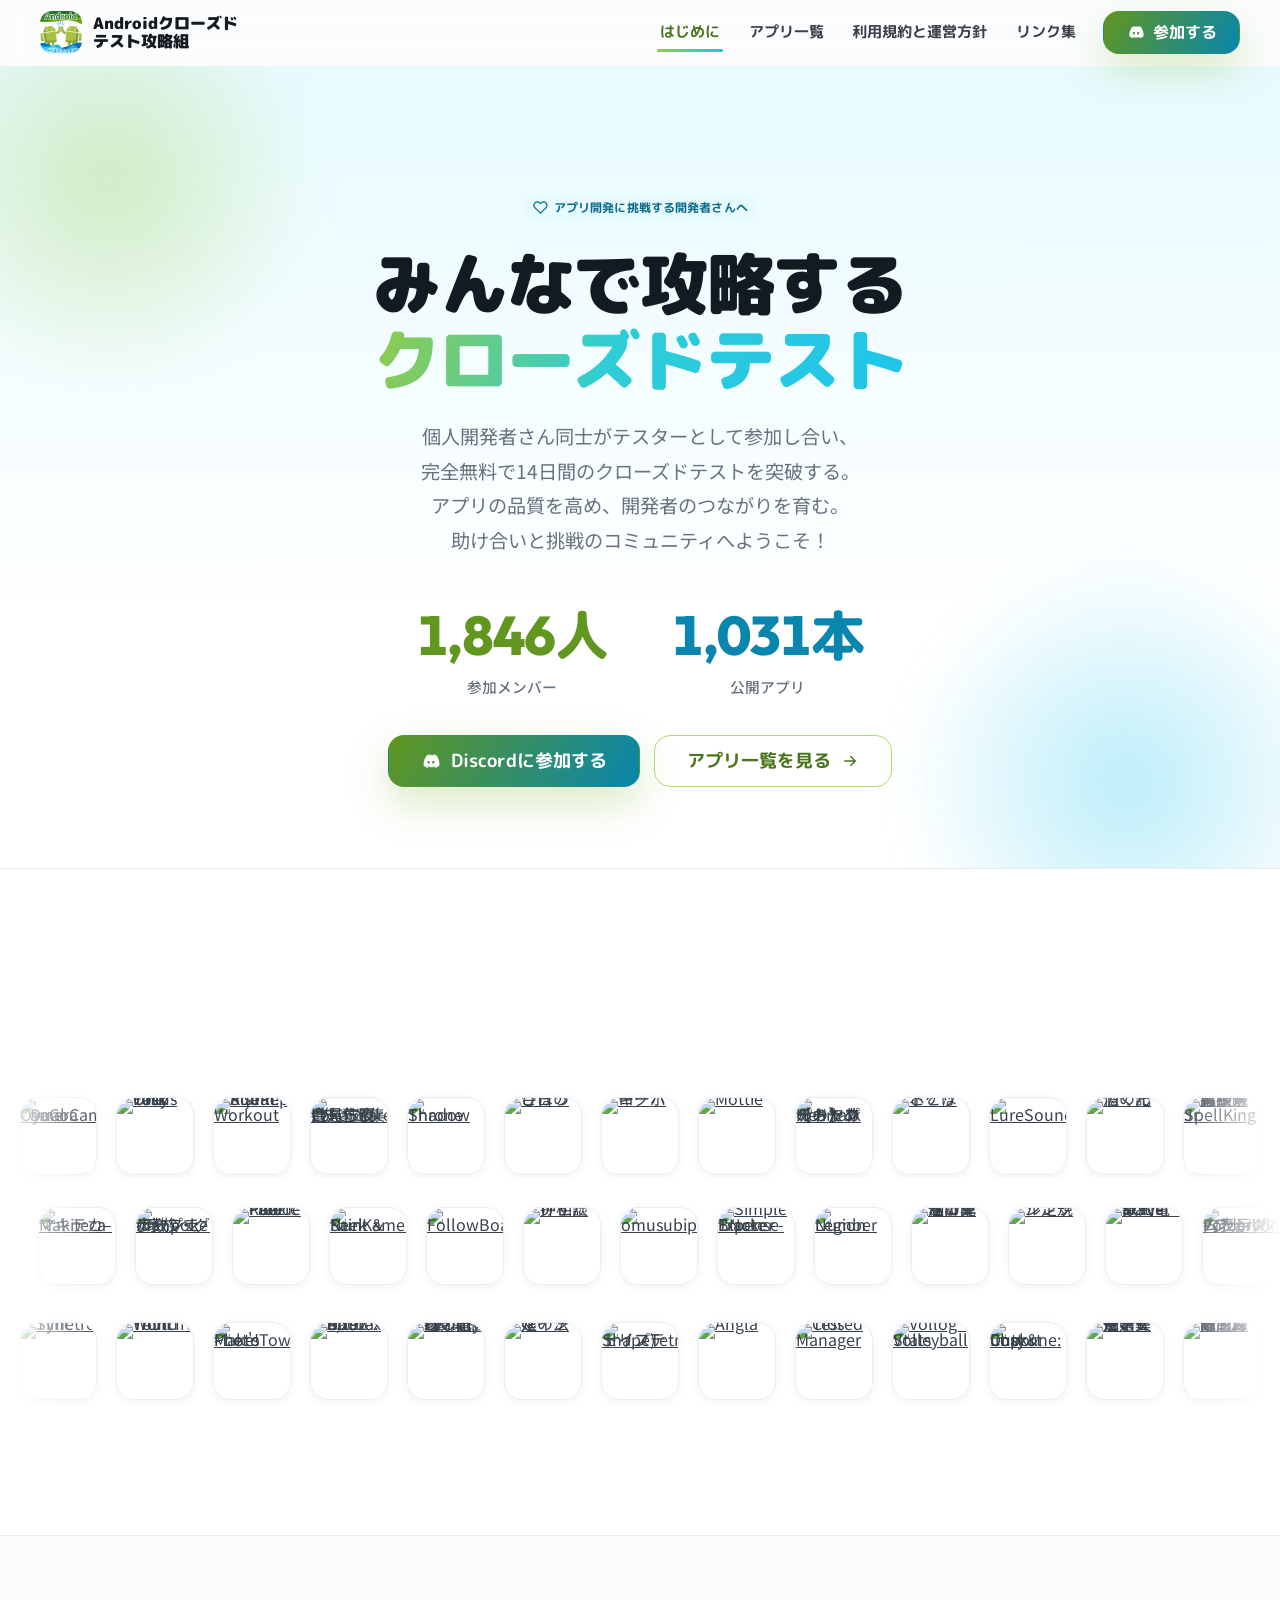
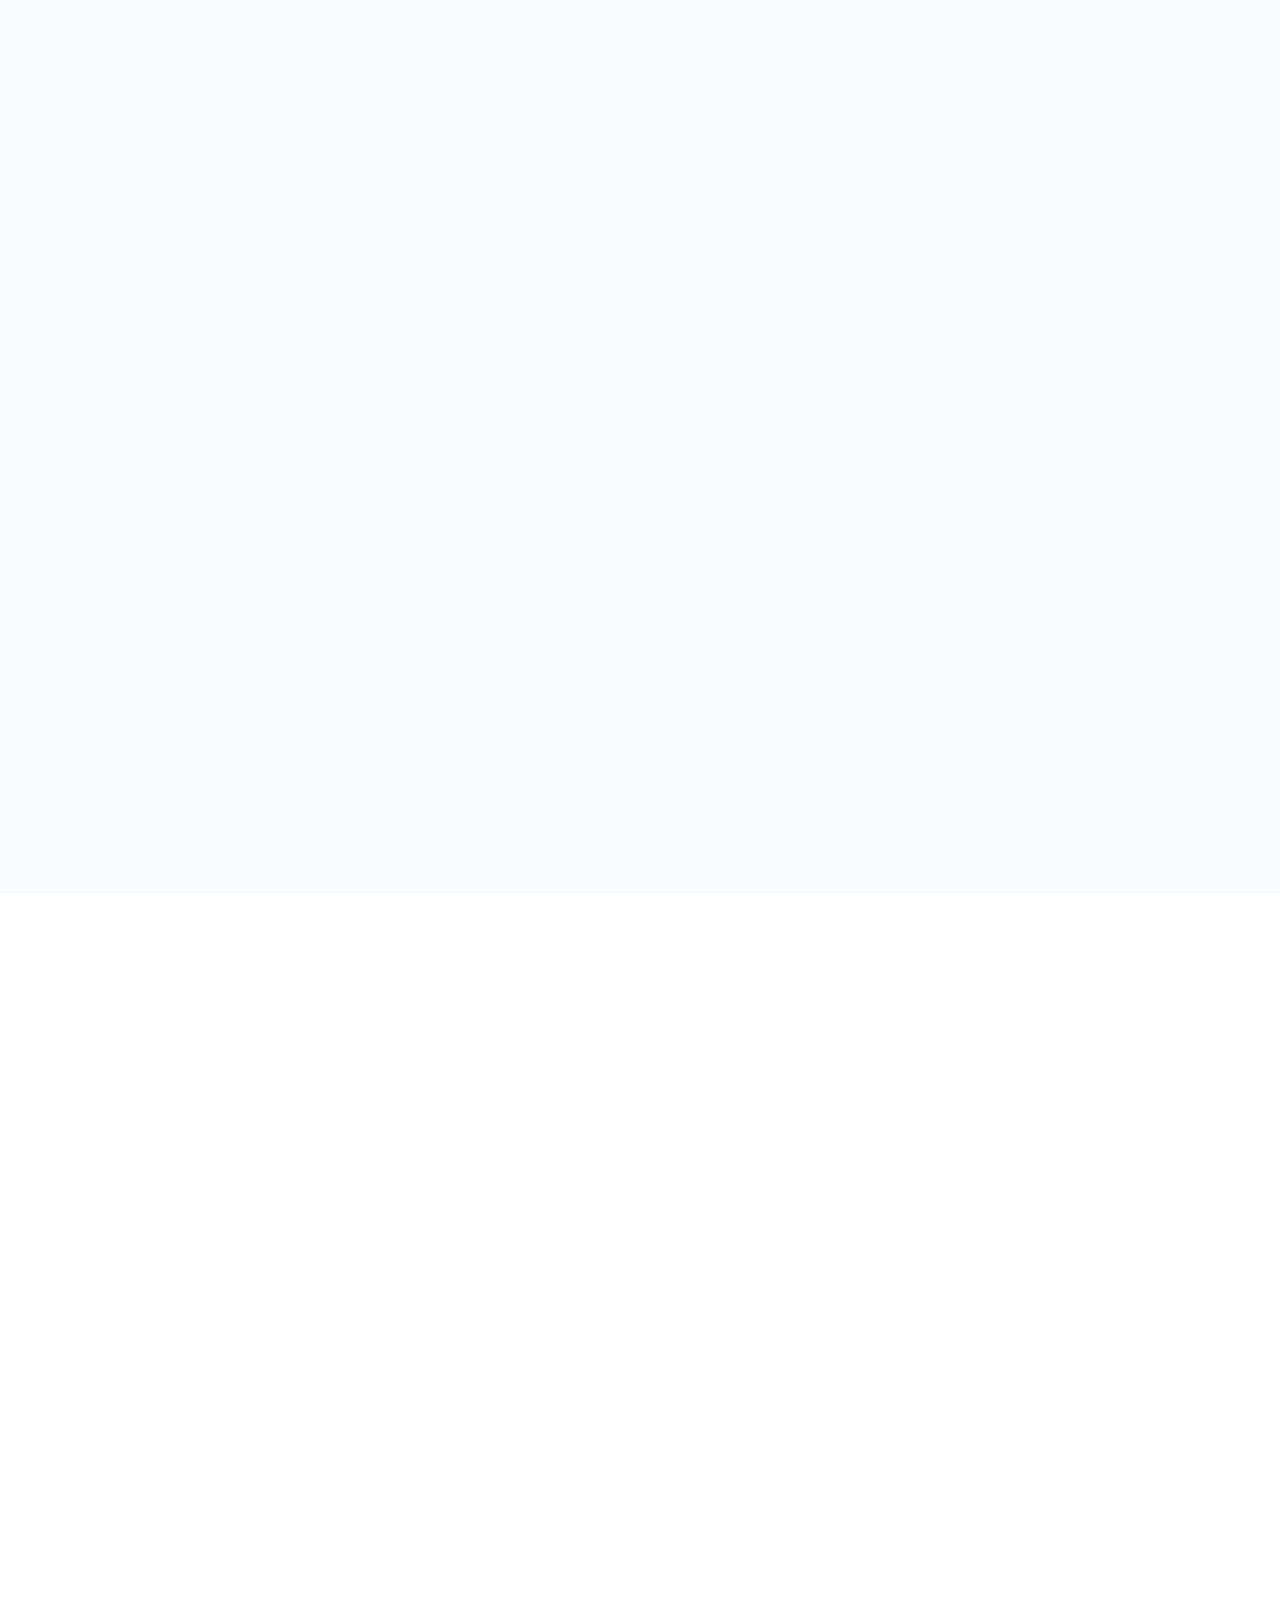
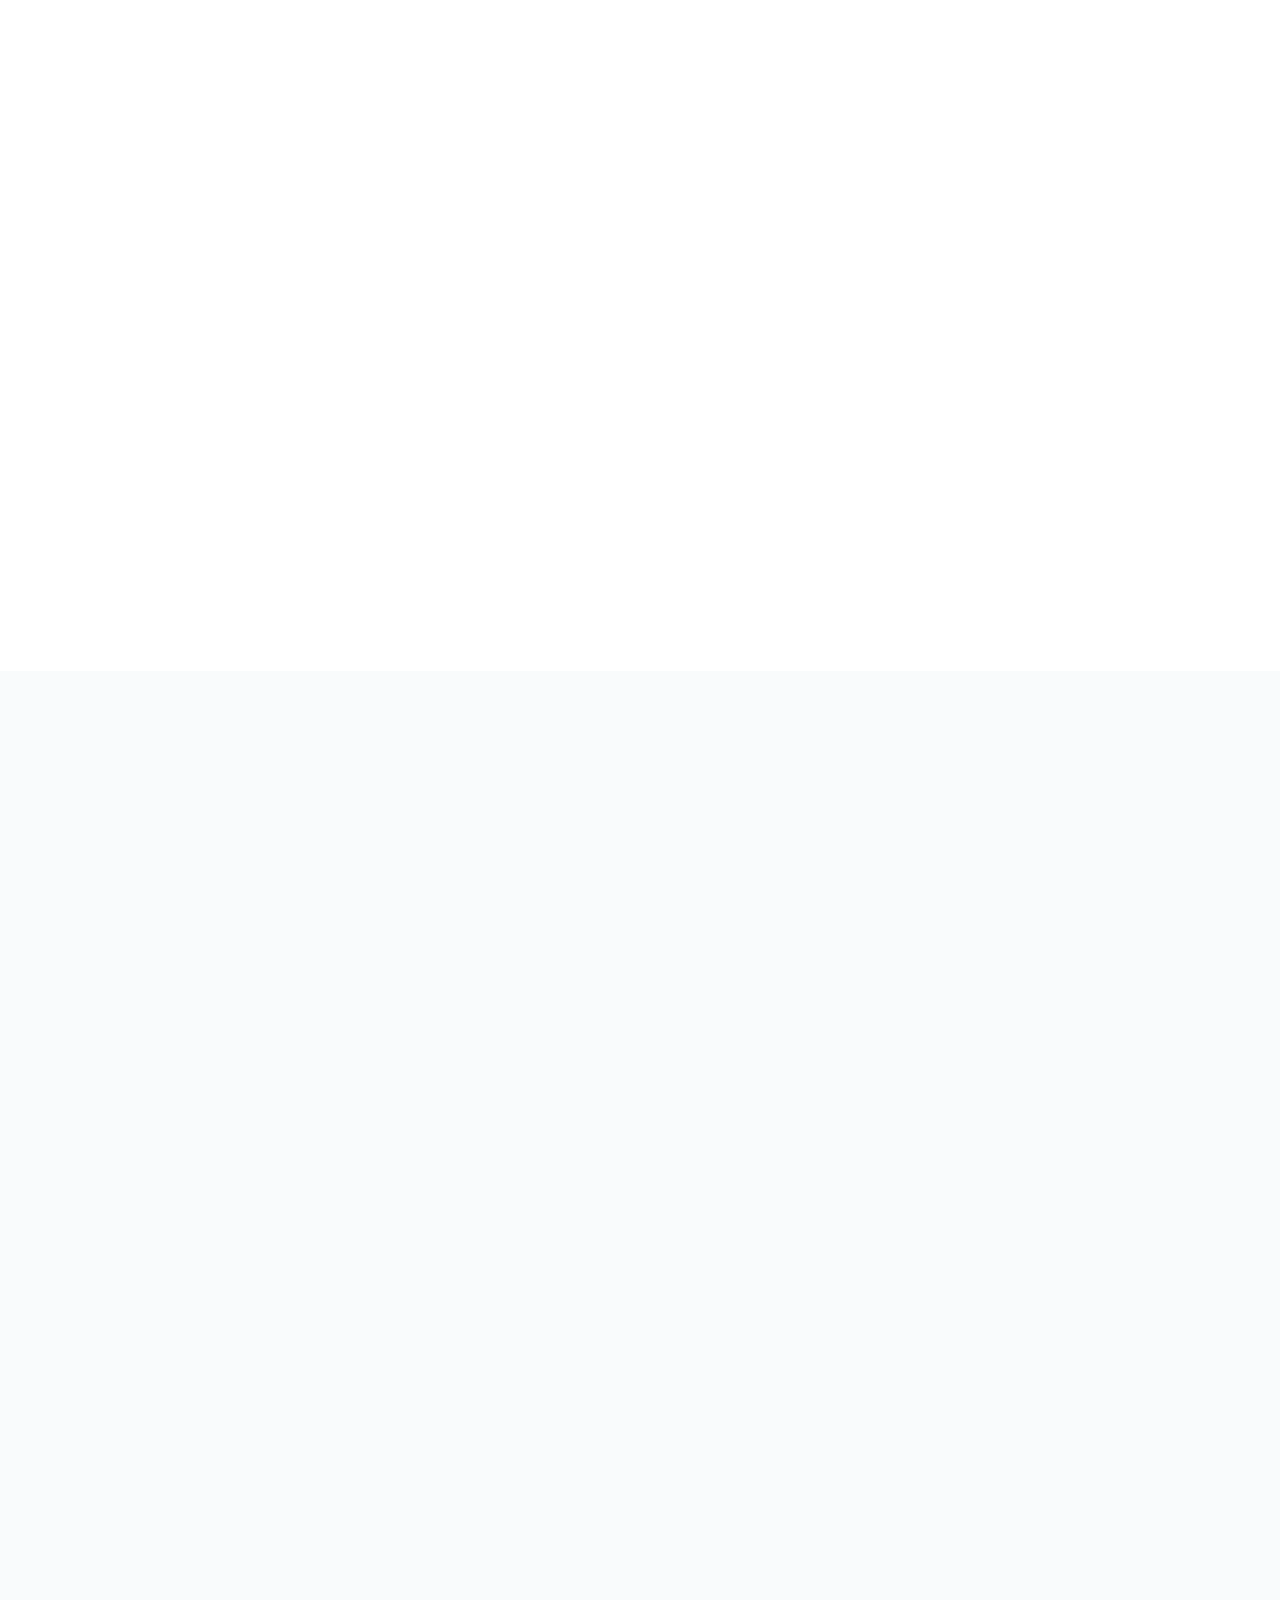
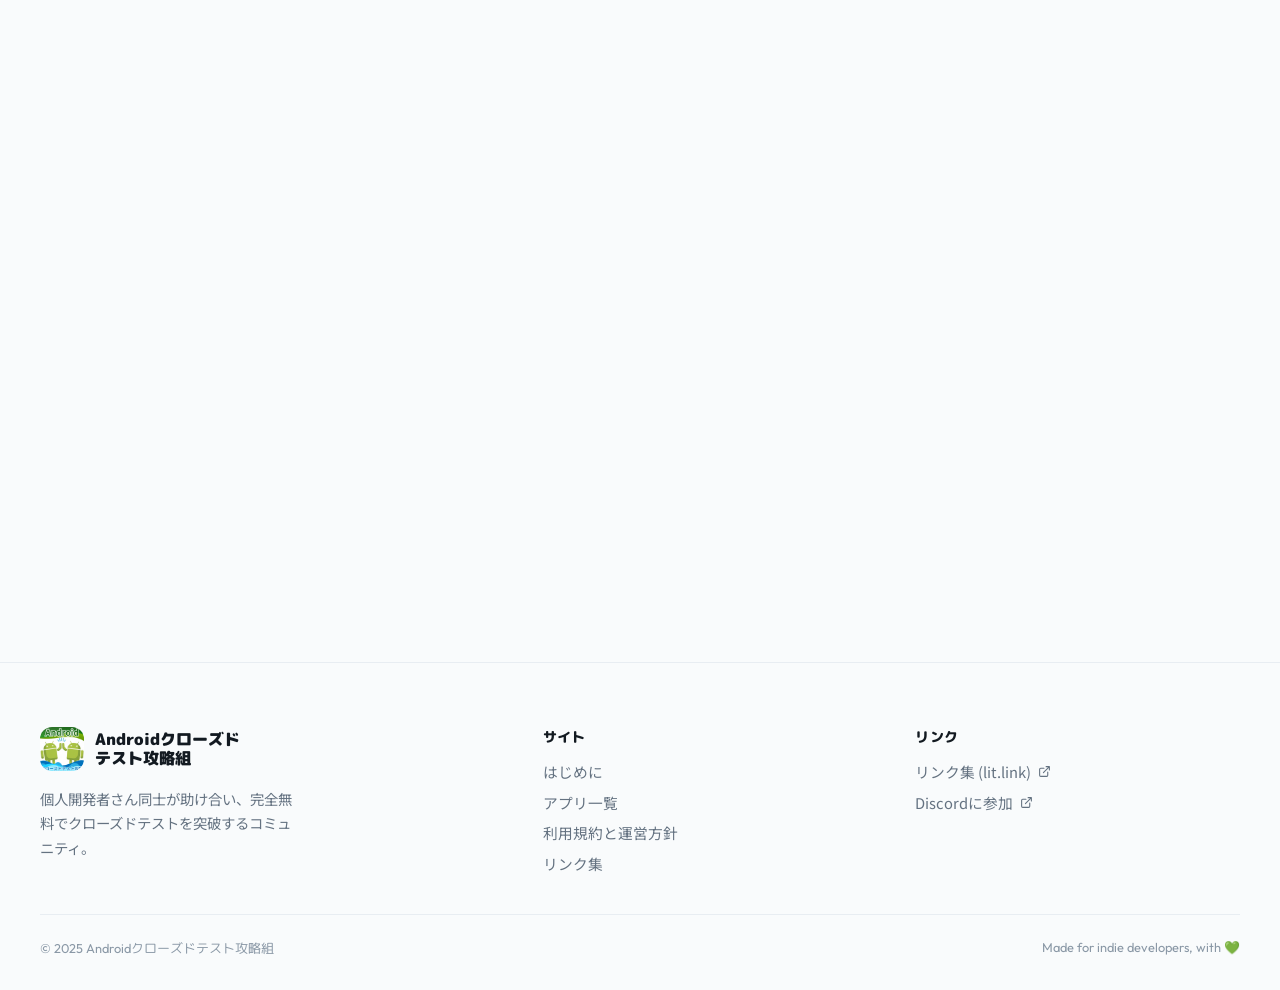
==== index.html @ a08bb6f4 "Deploy website (Automated)" ====
<!DOCTYPE html>
<html lang="ja">
<head>
<meta charset="utf-8" />
<meta name="viewport" content="width=device-width, initial-scale=1" />

<!-- ===== SEO ===== -->
<title>Androidクローズドテスト攻略組｜個人開発者が無料でクローズドテストを突破する相互協力コミュニティ</title>
<meta name="description" content="個人開発者さん同士がテスターとして参加し合い、完全無料でGoogle Playの14日間クローズドテスト（テスター12人）を突破する日本語コミュニティ。900人以上のメンバー・相談フォーラム・note/Qiitaの解説記事で、アプリの品質向上を支援します。" />
<meta name="keywords" content="Androidクローズドテスト,クローズドテスト,テスター募集,個人開発,インディー開発,Google Play,14日間,テスター12人,相互テスト,アプリ開発コミュニティ" />
<meta name="author" content="Androidクローズドテスト攻略組" />
<meta name="robots" content="index,follow,max-image-preview:large,max-snippet:-1,max-video-preview:-1" />
<link rel="canonical" href="https://androidclosedjp.github.io/" />
<link rel="alternate" hreflang="ja" href="https://androidclosedjp.github.io/" />
<link rel="alternate" hreflang="x-default" href="https://androidclosedjp.github.io/" />

<!-- Open Graph -->
<meta property="og:type" content="website" />
<meta property="og:locale" content="ja_JP" />
<meta property="og:site_name" content="Androidクローズドテスト攻略組" />
<meta property="og:url" content="https://androidclosedjp.github.io/" />
<meta property="og:title" content="Androidクローズドテスト攻略組｜個人開発者のための相互協力コミュニティ" />
<meta property="og:description" content="完全無料で14日間のクローズドテストを、みんなで突破する。個人開発者の横のつながりをつくる日本語コミュニティ。" />
<meta property="og:image" content="https://androidclosedjp.github.io/assets/icon.png" />
<meta property="og:image:secure_url" content="https://androidclosedjp.github.io/assets/icon.png" />
<meta property="og:image:type" content="image/png" />
<meta property="og:image:width" content="1024" />
<meta property="og:image:height" content="1024" />
<meta property="og:image:alt" content="Androidクローズドテスト攻略組のロゴ（ハイタッチする2体のAndroidロボット）" />
<meta name="twitter:card" content="summary_large_image" />
<meta name="twitter:site" content="@AndroidClosedJP" />
<meta name="twitter:creator" content="@AndroidClosedJP" />
<meta name="twitter:title" content="Androidクローズドテスト攻略組" />
<meta name="twitter:description" content="完全無料で14日間のクローズドテストを、みんなで突破する。" />
<meta name="twitter:image" content="https://androidclosedjp.github.io/assets/icon.png" />
<meta name="twitter:image:alt" content="Androidクローズドテスト攻略組のロゴ" />
<meta name="theme-color" content="#7bb52b" />
<link rel="icon" type="image/png" href="assets/logo-rounded.png" />
<link rel="apple-touch-icon" href="assets/logo-rounded.png" />

<!-- Performance: preconnect / dns-prefetch -->
<link rel="preconnect" href="https://fonts.googleapis.com" />
<link rel="preconnect" href="https://fonts.gstatic.com" crossorigin />
<link rel="preconnect" href="https://unpkg.com" crossorigin />
<link rel="dns-prefetch" href="https://play-lh.googleusercontent.com" />

<!-- ===== Structured data (JSON-LD) ===== -->
<script type="application/ld+json">
{
  "@context": "https://schema.org",
  "@graph": [
    {
      "@type": "Organization",
      "@id": "https://androidclosedjp.github.io/#organization",
      "name": "Androidクローズドテスト攻略組",
      "alternateName": "AndroidClosedJP",
      "url": "https://androidclosedjp.github.io/",
      "logo": {
        "@type": "ImageObject",
        "url": "https://androidclosedjp.github.io/assets/logo-rounded.png",
        "width": 1024,
        "height": 1024
      },
      "image": "https://androidclosedjp.github.io/assets/icon.png",
      "description": "個人開発者さん同士がテスターとして参加し合い、完全無料でGoogle Playの14日間クローズドテストを突破する日本語コミュニティ。テストの突破だけでなく、開発者のつながりとアプリの品質向上を目的とする。",
      "foundingDate": "2025-12-05",
      "knowsLanguage": "ja",
      "areaServed": "JP",
      "sameAs": [
        "https://discord.gg/sPUKSrC72Z",
        "https://x.com/AndroidClosedJP",
        "https://note.com/androidclosed_jp",
        "https://qiita.com/AndroidClosedJP",
        "https://lit.link/actsd"
      ]
    },
    {
      "@type": "WebSite",
      "@id": "https://androidclosedjp.github.io/#website",
      "url": "https://androidclosedjp.github.io/",
      "name": "Androidクローズドテスト攻略組",
      "description": "個人開発者が完全無料でGoogle Playのクローズドテストを突破する相互協力コミュニティ。",
      "inLanguage": "ja",
      "publisher": { "@id": "https://androidclosedjp.github.io/#organization" }
    },
    {
      "@type": "WebPage",
      "@id": "https://androidclosedjp.github.io/#webpage",
      "url": "https://androidclosedjp.github.io/",
      "name": "Androidクローズドテスト攻略組｜個人開発者のための相互協力コミュニティ",
      "isPartOf": { "@id": "https://androidclosedjp.github.io/#website" },
      "about": { "@id": "https://androidclosedjp.github.io/#organization" },
      "primaryImageOfPage": "https://androidclosedjp.github.io/assets/icon.png",
      "inLanguage": "ja",
      "description": "個人開発者さん同士がテスターとして参加し合い、完全無料で14日間のクローズドテストを突破する日本語コミュニティの公式サイト。",
      "breadcrumb": { "@id": "https://androidclosedjp.github.io/#breadcrumb" }
    },
    {
      "@type": "BreadcrumbList",
      "@id": "https://androidclosedjp.github.io/#breadcrumb",
      "itemListElement": [
        { "@type": "ListItem", "position": 1, "name": "ホーム", "item": "https://androidclosedjp.github.io/" }
      ]
    }
  ]
}
</script>

<!-- FAQ 構造化データ（FaqData.jsx を唯一のソースとして build.mjs が自動生成。可視 FAQ と常に一致） -->
<!--FAQ-JSONLD-->
<script type="application/ld+json">
{
  "@context": "https://schema.org",
  "@type": "FAQPage",
  "@id": "https://androidclosedjp.github.io/#faq",
  "inLanguage": "ja",
  "mainEntity": [
    {
      "@type": "Question",
      "name": "Androidのクローズドテストとは何ですか？",
      "acceptedAnswer": {
        "@type": "Answer",
        "text": "Google Play Consoleで個人アカウントがアプリを本番公開（製品版リリース）する前に必須となるテストです。テスターさんの確保が、個人開発者にとって大きな壁となります。"
      }
    },
    {
      "@type": "Question",
      "name": "Androidクローズドテスト攻略組への参加は無料ですか？",
      "acceptedAnswer": {
        "@type": "Answer",
        "text": "はい。テスターの募集・参加・質問まで、すべて完全無料です。お金ではなく、開発者さん同士の相互協力で成り立っています。"
      }
    },
    {
      "@type": "Question",
      "name": "どうすれば参加できますか？",
      "acceptedAnswer": {
        "@type": "Answer",
        "text": "本コミュニティのDiscordサーバーに参加し、テスター募集・参加のやり取りを行うだけで利用を始められます。"
      }
    },
    {
      "@type": "Question",
      "name": "テスターは何人、何日間必要ですか？",
      "acceptedAnswer": {
        "@type": "Answer",
        "text": "Google Playの要件は、テスター12人以上が14日間（2週間）継続してテストに関与していることです。本コミュニティではメンバー同士が相互にテスターになることで、この条件を無料で満たせます。"
      }
    },
    {
      "@type": "Question",
      "name": "アプリ開発の初心者でも参加できますか？",
      "acceptedAnswer": {
        "@type": "Answer",
        "text": "はい。これからアプリ開発に挑戦する方も歓迎しています。つまずいたときに経験者へ質問できる、相談・質問フォーラムも用意しています。"
      }
    },
    {
      "@type": "Question",
      "name": "テスターになるのは難しいですか？",
      "acceptedAnswer": {
        "@type": "Answer",
        "text": "いいえ、簡単です。リンクからアプリをインストールするだけです。あとはアプリを起動して率直に思ったことを開発者さんに伝えるだけです。あとは14日間だけアプリをインストールしたままにしておけばテスター完了です。"
      }
    }
  ]
}
</script>
<!--/FAQ-JSONLD-->

<!-- Google tag (gtag.js) -->
<script async src="https://www.googletagmanager.com/gtag/js?id=G-50SRS3CBHG"></script>
<script>
  window.dataLayer = window.dataLayer || [];
  function gtag(){dataLayer.push(arguments);}
  gtag('js', new Date());

  gtag('config', 'G-50SRS3CBHG');
</script>

<link rel="stylesheet" href="styles.css" />
<style>
  * { box-sizing: border-box; }
  html, body { margin: 0; padding: 0; background: var(--surface-page); }
  body { font-family: var(--font-body); color: var(--text-body); -webkit-font-smoothing: antialiased; }
  a { color: inherit; }
  ::selection { background: var(--green-200); }
  #root { min-height: 100vh; display: flex; flex-direction: column; }
  /* Scroll-reveal: visible by default (no-JS / crawlers); JS hides then reveals on view. */
  .reveal { opacity: 1; transform: none; }
  html.js .reveal:not(.is-visible) { opacity: 0; transform: translateY(var(--reveal-shift)); transition: opacity var(--dur-reveal) var(--ease-out), transform var(--dur-reveal) var(--ease-out); }
</style>
  <script>document.documentElement.classList.add("js")</script>
</head>
<body>
<div id="root"><!--SSR--><header style="position:sticky;top:0;z-index:50;backdrop-filter:var(--glass-blur);-webkit-backdrop-filter:var(--glass-blur);background:rgba(255,255,255,0.4);border-bottom:1px solid transparent;box-shadow:none;transition:all var(--dur-base) var(--ease-out)"><nav style="max-width:var(--container-wide);margin:0 auto;padding:0.7rem clamp(1rem, 4vw, 2.5rem);display:flex;align-items:center;gap:1.5rem"><a href="index.html" aria-label="Androidクローズドテスト攻略組 ホーム" style="display:flex;align-items:center;gap:0.7rem;text-decoration:none;padding:0"><img src="assets/logo-rounded.png" alt="Androidクローズドテスト攻略組のロゴ" width="42" height="42" style="border-radius:12px;box-shadow:var(--shadow-xs)"/><span style="font-family:var(--font-display);font-weight:900;font-size:1.02rem;color:var(--text-strong);line-height:1.1;text-align:left">Androidクローズド<br/>テスト攻略組</span></a><nav class="nav-links" aria-label="メインメニュー" style="display:flex;gap:1.4rem;margin-left:auto;align-items:center"><a href="index.html" aria-current="page" style="font-family:var(--font-display);font-weight:700;font-size:0.95rem;color:var(--green-700);text-decoration:none;padding:0.4rem 0.2rem;position:relative;cursor:pointer;display:inline-block;transition:color var(--dur-fast) var(--ease-out)">はじめに<span style="position:absolute;left:0;right:0;bottom:-2px;height:3px;border-radius:3px;background:var(--grad-brand)"></span></a><a href="apps.html" style="font-family:var(--font-display);font-weight:700;font-size:0.95rem;color:var(--text-body);text-decoration:none;padding:0.4rem 0.2rem;position:relative;cursor:pointer;display:inline-block;transition:color var(--dur-fast) var(--ease-out)">アプリ一覧</a><a href="terms.html" style="font-family:var(--font-display);font-weight:700;font-size:0.95rem;color:var(--text-body);text-decoration:none;padding:0.4rem 0.2rem;position:relative;cursor:pointer;display:inline-block;transition:color var(--dur-fast) var(--ease-out)">利用規約と運営方針</a><a href="links.html" style="font-family:var(--font-display);font-weight:700;font-size:0.95rem;color:var(--text-body);text-decoration:none;padding:0.4rem 0.2rem;position:relative;cursor:pointer;display:inline-block;transition:color var(--dur-fast) var(--ease-out)">リンク集</a></nav><div class="nav-cta"><a class="ds-btn" href="https://discord.gg/sPUKSrC72Z" style="display:inline-flex;align-items:center;justify-content:center;gap:0.5rem;font-family:var(--font-display);font-weight:var(--fw-bold);font-size:1rem;line-height:1;padding:0.7rem 1.4rem;border-radius:var(--r-md);cursor:pointer;opacity:1;width:auto;text-decoration:none;transition:transform var(--dur-fast) var(--ease-out), box-shadow var(--dur-base) var(--ease-out), filter var(--dur-base) var(--ease-out);white-space:nowrap;background:var(--grad-brand-deep);color:#fff;box-shadow:var(--glow-green);border:1px solid transparent" target="_blank"><span aria-hidden="true" style="display:inline-flex"><svg width="18" height="18" viewBox="0 0 24 24" fill="currentColor"><path d="M19.27 5.33A16.7 16.7 0 0 0 15.1 4l-.2.4a13 13 0 0 1 3.4 1.6 12 12 0 0 0-10.6 0A13 13 0 0 1 11.1 4.4L10.9 4a16.7 16.7 0 0 0-4.17 1.33C3.6 9.6 2.8 13.7 3.2 17.7a16.9 16.9 0 0 0 5.1 2.6l.6-.95a11 11 0 0 1-1.7-.83l.42-.32a11.6 11.6 0 0 0 9.96 0l.42.32c-.54.33-1.1.6-1.7.83l.6.95a16.8 16.8 0 0 0 5.1-2.6c.5-4.6-.78-8.66-3.36-12.37ZM9.2 15.3c-.82 0-1.5-.76-1.5-1.7s.66-1.7 1.5-1.7 1.52.77 1.5 1.7c0 .94-.67 1.7-1.5 1.7Zm5.6 0c-.82 0-1.5-.76-1.5-1.7s.66-1.7 1.5-1.7 1.51.77 1.5 1.7c0 .94-.66 1.7-1.5 1.7Z"></path></svg></span>参加する</a></div><button class="nav-burger" aria-label="メニュー" style="display:none;margin-left:auto;background:none;border:none;color:var(--text-strong);cursor:pointer"><svg width="22" height="22" viewBox="0 0 24 24" fill="none" stroke="currentColor" stroke-width="2" stroke-linecap="round" stroke-linejoin="round"><path d="M3 12h18M3 6h18M3 18h18"></path></svg></button></nav><style>
        @media (max-width: 860px) {
          .nav-links, .nav-cta { display: none !important; }
          .nav-burger { display: inline-flex !important; }
        }
      </style></header><main><section style="position:relative;overflow:hidden;background:var(--grad-sky)"><div style="position:absolute;inset:0;z-index:0"><canvas style="width:100%;height:100%;display:block"></canvas></div><div aria-hidden="true" style="position:absolute;top:-12%;left:-8%;width:420px;height:420px;background:radial-gradient(circle, rgba(149,203,69,0.32), transparent 70%);filter:blur(20px);z-index:0"></div><div aria-hidden="true" style="position:absolute;bottom:-18%;right:-6%;width:460px;height:460px;background:radial-gradient(circle, rgba(31,196,236,0.30), transparent 70%);filter:blur(20px);z-index:0"></div><div style="position:relative;z-index:1;max-width:var(--container);margin:0 auto;padding:clamp(4rem, 10vw, 8rem) clamp(1.2rem, 5vw, 2rem) clamp(3rem, 7vw, 5rem);text-align:center"><div class="reveal is-visible" style="display:inline-flex;margin-bottom:1.5rem"><span style="display:inline-flex;align-items:center;gap:0.35rem;font-family:var(--font-display);font-weight:var(--fw-bold);font-size:0.78rem;letter-spacing:0.01em;line-height:1;padding:0.4rem 0.7rem;border-radius:var(--r-pill);background:var(--cyan-50);color:var(--cyan-700)"><span aria-hidden="true" style="display:inline-flex"><svg width="15" height="15" viewBox="0 0 24 24" fill="none" stroke="currentColor" stroke-width="2" stroke-linecap="round" stroke-linejoin="round"><path d="M20.8 4.6a5.5 5.5 0 0 0-7.8 0L12 5.6l-1-1a5.5 5.5 0 0 0-7.8 7.8l1 1L12 21l7.8-7.6 1-1a5.5 5.5 0 0 0 0-7.8Z"></path></svg></span>アプリ開発に挑戦する開発者さんへ</span></div><h1 class="reveal is-visible reveal-delay-1" style="font-family:var(--font-display);font-weight:900;font-size:clamp(2.4rem, 6vw, 4.25rem);line-height:1.12;letter-spacing:var(--ls-tight);color:var(--text-strong);margin:0 auto 1.3rem;max-width:16ch;text-wrap:balance">みんなで攻略する<br/><span style="background-image:var(--grad-aurora);-webkit-background-clip:text;background-clip:text;color:transparent;-webkit-text-fill-color:transparent;display:inline">クローズドテスト</span></h1><p class="reveal is-visible reveal-delay-2" style="font-family:var(--font-body);font-size:clamp(1rem, 2.2vw, 1.2rem);line-height:1.8;color:var(--text-muted);max-width:44ch;margin:0 auto 2.2rem">個人開発者さん同士がテスターとして参加し合い、<br class="hide-sp"/>完全無料で14日間のクローズドテストを突破する。<br class="hide-sp"/>アプリの品質を高め、開発者のつながりを育む。<br class="hide-sp"/>助け合いと挑戦のコミュニティへようこそ！</p><div class="reveal is-visible reveal-delay-3" style="display:flex;justify-content:center;gap:clamp(1.5rem, 6vw, 4rem);margin-bottom:2.4rem;flex-wrap:wrap"><div style="text-align:center"><div style="font-size:clamp(2.4rem, 6vw, 3.4rem);color:var(--green-600)"><span style="font-family:var(--font-latin);font-weight:var(--fw-black);font-variant-numeric:tabular-nums;letter-spacing:var(--ls-tight);line-height:1">1,846<!-- -->人</span></div><div style="font-family:var(--font-body);font-size:0.92rem;color:var(--text-muted);margin-top:0.3rem;font-weight:500">参加メンバー</div></div><div style="text-align:center"><div style="font-size:clamp(2.4rem, 6vw, 3.4rem);color:var(--cyan-600)"><span style="font-family:var(--font-latin);font-weight:var(--fw-black);font-variant-numeric:tabular-nums;letter-spacing:var(--ls-tight);line-height:1">1,031<!-- -->本</span></div><div style="font-family:var(--font-body);font-size:0.92rem;color:var(--text-muted);margin-top:0.3rem;font-weight:500">公開アプリ</div></div></div><div class="reveal is-visible reveal-delay-4" style="display:flex;gap:0.9rem;justify-content:center;flex-wrap:wrap"><a class="ds-btn" href="https://discord.gg/sPUKSrC72Z" style="display:inline-flex;align-items:center;justify-content:center;gap:0.6rem;font-family:var(--font-display);font-weight:var(--fw-bold);font-size:1.125rem;line-height:1;padding:0.95rem 2rem;border-radius:var(--r-md);cursor:pointer;opacity:1;width:auto;text-decoration:none;transition:transform var(--dur-fast) var(--ease-out), box-shadow var(--dur-base) var(--ease-out), filter var(--dur-base) var(--ease-out);white-space:nowrap;background:var(--grad-brand-deep);color:#fff;box-shadow:var(--glow-green);border:1px solid transparent" target="_blank"><span aria-hidden="true" style="display:inline-flex"><svg width="20" height="20" viewBox="0 0 24 24" fill="currentColor"><path d="M19.27 5.33A16.7 16.7 0 0 0 15.1 4l-.2.4a13 13 0 0 1 3.4 1.6 12 12 0 0 0-10.6 0A13 13 0 0 1 11.1 4.4L10.9 4a16.7 16.7 0 0 0-4.17 1.33C3.6 9.6 2.8 13.7 3.2 17.7a16.9 16.9 0 0 0 5.1 2.6l.6-.95a11 11 0 0 1-1.7-.83l.42-.32a11.6 11.6 0 0 0 9.96 0l.42.32c-.54.33-1.1.6-1.7.83l.6.95a16.8 16.8 0 0 0 5.1-2.6c.5-4.6-.78-8.66-3.36-12.37ZM9.2 15.3c-.82 0-1.5-.76-1.5-1.7s.66-1.7 1.5-1.7 1.52.77 1.5 1.7c0 .94-.67 1.7-1.5 1.7Zm5.6 0c-.82 0-1.5-.76-1.5-1.7s.66-1.7 1.5-1.7 1.51.77 1.5 1.7c0 .94-.66 1.7-1.5 1.7Z"></path></svg></span>Discordに参加する</a><button class="ds-btn" style="display:inline-flex;align-items:center;justify-content:center;gap:0.6rem;font-family:var(--font-display);font-weight:var(--fw-bold);font-size:1.125rem;line-height:1;padding:0.95rem 2rem;border-radius:var(--r-md);cursor:pointer;opacity:1;width:auto;text-decoration:none;transition:transform var(--dur-fast) var(--ease-out), box-shadow var(--dur-base) var(--ease-out), filter var(--dur-base) var(--ease-out);white-space:nowrap;background:transparent;color:var(--green-700);box-shadow:none;border:1.5px solid var(--green-300)">アプリ一覧を見る<span aria-hidden="true" style="display:inline-flex"><svg width="18" height="18" viewBox="0 0 24 24" fill="none" stroke="currentColor" stroke-width="2" stroke-linecap="round" stroke-linejoin="round"><path d="M5 12h14M13 6l6 6-6 6"></path></svg></span></button></div></div><style>@media (max-width:640px){.hide-sp{display:none}}</style></section><section style="padding:var(--section-y) 0;background:var(--surface-card);border-top:1px solid var(--border-soft);border-bottom:1px solid var(--border-soft);overflow:hidden"><div class="reveal" style="text-align:center;max-width:var(--container);margin:0 auto 2.6rem;padding:0 1.2rem"><h2 style="font-family:var(--font-display);font-weight:800;font-size:clamp(1.6rem, 4vw, 2.25rem);color:var(--text-strong);margin:0">これまでクローズドテストを攻略したアプリたち</h2></div><div style="display:flex;flex-direction:column;gap:1.2rem;padding:10px 0 0.6rem;overflow:visible"><div class="ds-marquee-track" style="position:relative;display:flex;width:100%;overflow:visible;--ds-marquee-gap:19px;mask-image:linear-gradient(90deg, transparent, #000 8%, #000 92%, transparent);-webkit-mask-image:linear-gradient(90deg, transparent, #000 8%, #000 92%, transparent);padding-top:8px;padding-bottom:4px"><div class="ds-marquee-run" data-pause="1" style="display:flex;gap:19px;padding-left:19px;flex-shrink:0;min-width:100%;justify-content:flex-start;animation:ds-marquee-scroll 2890s linear infinite normal" aria-hidden="false"><a href="https://play.google.com/store/apps/details?id=com.yuiro.oyacocam" target="_blank" rel="noopener noreferrer" title="OyaCoCam - Dual Camera — yuiro" style="flex-shrink:0;display:block;line-height:0;border-radius:18px;overflow:visible;box-shadow:var(--shadow-sm);border:1px solid var(--border-soft);transition:transform var(--dur-base) var(--ease-out), box-shadow var(--dur-base) var(--ease-out);position:relative;z-index:10"><img src="https://play-lh.googleusercontent.com/TMgzuhqN52YQJdWUpXkQhzR4lo45E8ZqfHcJtTSJFDPlKr-AgpMkCwuOxzL3mqG4lqY9ek7IOOd_lwPaLfcszKc" alt="OyaCoCam - Dual Camera" width="76" height="76" loading="lazy" style="display:block;width:76px;height:76px;object-fit:cover;border-radius:18px"/></a><a href="https://play.google.com/store/apps/details?id=com.rubion.onlytask" target="_blank" rel="noopener noreferrer" title="Only Task - One Task Focus — /Kagari" style="flex-shrink:0;display:block;line-height:0;border-radius:18px;overflow:visible;box-shadow:var(--shadow-sm);border:1px solid var(--border-soft);transition:transform var(--dur-base) var(--ease-out), box-shadow var(--dur-base) var(--ease-out);position:relative;z-index:10"><img src="https://play-lh.googleusercontent.com/zjzgNYl7lqG0PIHMF8QnFrhT3KYtEEoaJ6W2Vh8m3Jo-RR3S7ZJ1nGTbIoT0PN-r_HH7FQi0-CL4Mvr1mnlWYA" alt="Only Task - One Task Focus" width="76" height="76" loading="lazy" style="display:block;width:76px;height:76px;object-fit:cover;border-radius:18px"/></a><a href="https://play.google.com/store/apps/details?id=com.yottu.riserepalarm" target="_blank" rel="noopener noreferrer" title="RiseRep Alarm: Squat Workout — 四谷" style="flex-shrink:0;display:block;line-height:0;border-radius:18px;overflow:visible;box-shadow:var(--shadow-sm);border:1px solid var(--border-soft);transition:transform var(--dur-base) var(--ease-out), box-shadow var(--dur-base) var(--ease-out);position:relative;z-index:10"><img src="https://play-lh.googleusercontent.com/EIInmV0APg-AbWV9ObuUzJQ0Y93SZpI1XsnKPmCCpF8Cf6laPAScic-OPg3Bvroywlj5MQ0pnSMHHJCsgGWDXg" alt="RiseRep Alarm: Squat Workout" width="76" height="76" loading="lazy" style="display:block;width:76px;height:76px;object-fit:cover;border-radius:18px"/></a><a href="https://play.google.com/store/apps/details?id=com.tokiyoshi.lokashare" target="_blank" rel="noopener noreferrer" title="LokaShare - 友達と集合・位置共有・夜道見守り — Yusuke Tokiyoshi" style="flex-shrink:0;display:block;line-height:0;border-radius:18px;overflow:visible;box-shadow:var(--shadow-sm);border:1px solid var(--border-soft);transition:transform var(--dur-base) var(--ease-out), box-shadow var(--dur-base) var(--ease-out);position:relative;z-index:10"><img src="https://play-lh.googleusercontent.com/9Brpi1BE357jHKg825v29-IE_GY38VSMmG3FsiWg-UtqhM0Ix1LcHXe2BVlwylqKT9twEmM49_ApzbwR-nldfA" alt="LokaShare - 友達と集合・位置共有・夜道見守り" width="76" height="76" loading="lazy" style="display:block;width:76px;height:76px;object-fit:cover;border-radius:18px"/></a><a href="https://play.google.com/store/apps/details?id=com.nue.shadowthrone" target="_blank" rel="noopener noreferrer" title="Shadow Throne — Nue Studio" style="flex-shrink:0;display:block;line-height:0;border-radius:18px;overflow:visible;box-shadow:var(--shadow-sm);border:1px solid var(--border-soft);transition:transform var(--dur-base) var(--ease-out), box-shadow var(--dur-base) var(--ease-out);position:relative;z-index:10"><img src="https://play-lh.googleusercontent.com/qsLIyp2Mo9IbJoxPSSDFyOxRTf7oFEbFyTfn2u6xQ9trhbXebWlTqGIi7M-3BQywLUDO0Vhe7KXSIeWkB-170A" alt="Shadow Throne" width="76" height="76" loading="lazy" style="display:block;width:76px;height:76px;object-fit:cover;border-radius:18px"/></a><a href="https://play.google.com/store/apps/details?id=com.KatataApps.HabitSpin" target="_blank" rel="noopener noreferrer" title="今日のごほうび — KatataApps" style="flex-shrink:0;display:block;line-height:0;border-radius:18px;overflow:visible;box-shadow:var(--shadow-sm);border:1px solid var(--border-soft);transition:transform var(--dur-base) var(--ease-out), box-shadow var(--dur-base) var(--ease-out);position:relative;z-index:10"><img src="https://play-lh.googleusercontent.com/Y22lFm9B6QkP0dvgszrjcFHhYGbjS3S8F1iEmIX_SYCQYz6NvRx8VY3fChgCXNHe4mcZdgz8tcu1oUfdnLNWRw" alt="今日のごほうび" width="76" height="76" loading="lazy" style="display:block;width:76px;height:76px;object-fit:cover;border-radius:18px"/></a><a href="https://play.google.com/store/apps/details?id=com.nanashiappstudio.logbokeeper" target="_blank" rel="noopener noreferrer" title="ログボキーパー — Nanashi App Studio" style="flex-shrink:0;display:block;line-height:0;border-radius:18px;overflow:visible;box-shadow:var(--shadow-sm);border:1px solid var(--border-soft);transition:transform var(--dur-base) var(--ease-out), box-shadow var(--dur-base) var(--ease-out);position:relative;z-index:10"><img src="https://play-lh.googleusercontent.com/E6hBf5BBpRra9lcBEV9qgYf_F_pzx6r_ni-_dPTZqtyrdhync9E0VIIX4T_-hKAio49Q2ld7ddSu_gD4Ne9n3A" alt="ログボキーパー" width="76" height="76" loading="lazy" style="display:block;width:76px;height:76px;object-fit:cover;border-radius:18px"/></a><a href="https://play.google.com/store/apps/details?id=com.mottie.mottie" target="_blank" rel="noopener noreferrer" title="Mottie — yoheyapp" style="flex-shrink:0;display:block;line-height:0;border-radius:18px;overflow:visible;box-shadow:var(--shadow-sm);border:1px solid var(--border-soft);transition:transform var(--dur-base) var(--ease-out), box-shadow var(--dur-base) var(--ease-out);position:relative;z-index:10"><img src="https://play-lh.googleusercontent.com/ynxQvVFheisedlER09l5de3WGD25rfwUmWVZ1FufaG06ZdTReyK8nOkbLZ0MMfR9f3y-wEZ99nYnWY60_Wyq5uc" alt="Mottie" width="76" height="76" loading="lazy" style="display:block;width:76px;height:76px;object-fit:cover;border-radius:18px"/></a><a href="https://play.google.com/store/apps/details?id=jp.cleanslatelab.heartalk" target="_blank" rel="noopener noreferrer" title="Heartalk【カップルのためのトークテーマカード】 — Clean Slate Lab" style="flex-shrink:0;display:block;line-height:0;border-radius:18px;overflow:visible;box-shadow:var(--shadow-sm);border:1px solid var(--border-soft);transition:transform var(--dur-base) var(--ease-out), box-shadow var(--dur-base) var(--ease-out);position:relative;z-index:10"><img src="https://play-lh.googleusercontent.com/A7ESE9eLFxR9uEjVSVGmuA-g7ZY6H_zbxL6gxKLtXaSSRVOL4SBLpG4wIqb6rIjKP833DWef4mFZrcqJsBqm" alt="Heartalk【カップルのためのトークテーマカード】" width="76" height="76" loading="lazy" style="display:block;width:76px;height:76px;object-fit:cover;border-radius:18px"/></a><a href="https://play.google.com/store/apps/details?id=com.rag.kotopoke" target="_blank" rel="noopener noreferrer" title="ことばポケット — Rag_rindole" style="flex-shrink:0;display:block;line-height:0;border-radius:18px;overflow:visible;box-shadow:var(--shadow-sm);border:1px solid var(--border-soft);transition:transform var(--dur-base) var(--ease-out), box-shadow var(--dur-base) var(--ease-out);position:relative;z-index:10"><img src="https://play-lh.googleusercontent.com/VIi6U4u6nAhRU2wj6ONpNNq8rqHnOf3Bh4XFrjWehDeC8MLYP-UV4BBmgsuaT8tX6TpO_AnGkuL2QSCBAJUucK8" alt="ことばポケット" width="76" height="76" loading="lazy" style="display:block;width:76px;height:76px;object-fit:cover;border-radius:18px"/></a><a href="https://play.google.com/store/apps/details?id=com.taishin_sv.luresoundanalyzer" target="_blank" rel="noopener noreferrer" title="LureSoundAnalyzer — Takeshi Yaegashi" style="flex-shrink:0;display:block;line-height:0;border-radius:18px;overflow:visible;box-shadow:var(--shadow-sm);border:1px solid var(--border-soft);transition:transform var(--dur-base) var(--ease-out), box-shadow var(--dur-base) var(--ease-out);position:relative;z-index:10"><img src="https://play-lh.googleusercontent.com/dY1vC-cY0dXnFCv-nmtMmrRVEwsNYlgGom0jyyMA_OBm6PpZHM5BDdM1gDvwiZvSCLwiGUduIfpwSAjXSOgtlWg" alt="LureSoundAnalyzer" width="76" height="76" loading="lazy" style="display:block;width:76px;height:76px;object-fit:cover;border-radius:18px"/></a><a href="https://play.google.com/store/apps/details?id=com.hisashi.osakabakun" target="_blank" rel="noopener noreferrer" title="酒の記憶くん — Shakoba no aneki Studio" style="flex-shrink:0;display:block;line-height:0;border-radius:18px;overflow:visible;box-shadow:var(--shadow-sm);border:1px solid var(--border-soft);transition:transform var(--dur-base) var(--ease-out), box-shadow var(--dur-base) var(--ease-out);position:relative;z-index:10"><img src="https://play-lh.googleusercontent.com/lO9MtO-_Gwj6H-1PgyOuyO35SYxRge1VRsKI2qbOvA5BzPDjkDHeMgWoYw5HHIgg_4w6G_oyHu_bx4MphaSHvg" alt="酒の記憶くん" width="76" height="76" loading="lazy" style="display:block;width:76px;height:76px;object-fit:cover;border-radius:18px"/></a><a href="https://play.google.com/store/apps/details?id=jp.spellkingjr.app" target="_blank" rel="noopener noreferrer" title="英検対応中学英語スペル練習ゲーム-SpellKing Jr. — SpellKing Studio" style="flex-shrink:0;display:block;line-height:0;border-radius:18px;overflow:visible;box-shadow:var(--shadow-sm);border:1px solid var(--border-soft);transition:transform var(--dur-base) var(--ease-out), box-shadow var(--dur-base) var(--ease-out);position:relative;z-index:10"><img src="https://play-lh.googleusercontent.com/P-XY22PPA51VUIi6dYZaql86ulM8g7jogENpnVGOcjI3MFBgWMSMmiZSRpaX82tXHmTfG4NYTOh6tpnEI8yFVCc" alt="英検対応中学英語スペル練習ゲーム-SpellKing Jr." width="76" height="76" loading="lazy" style="display:block;width:76px;height:76px;object-fit:cover;border-radius:18px"/></a><a href="https://play.google.com/store/apps/details?id=app.touch_knot" target="_blank" rel="noopener noreferrer" title="Touch Knot — mazrean" style="flex-shrink:0;display:block;line-height:0;border-radius:18px;overflow:visible;box-shadow:var(--shadow-sm);border:1px solid var(--border-soft);transition:transform var(--dur-base) var(--ease-out), box-shadow var(--dur-base) var(--ease-out);position:relative;z-index:10"><img src="https://play-lh.googleusercontent.com/922skWpA2jzY4dqUQK-B8W5QCIewUvBClf5fssAH8QyT8F263ZxLiERbwgXYbmIrukU09cSWMDJCwjPTrEv9-A" alt="Touch Knot" width="76" height="76" loading="lazy" style="display:block;width:76px;height:76px;object-fit:cover;border-radius:18px"/></a><a href="https://play.google.com/store/apps/details?id=site.fbridge.regi" target="_blank" rel="noopener noreferrer" title="スマホレジ — エフブリッジ" style="flex-shrink:0;display:block;line-height:0;border-radius:18px;overflow:visible;box-shadow:var(--shadow-sm);border:1px solid var(--border-soft);transition:transform var(--dur-base) var(--ease-out), box-shadow var(--dur-base) var(--ease-out);position:relative;z-index:10"><img src="https://play-lh.googleusercontent.com/yh7zq1w_6VtIsuHxW1AC9Xemny8KZrzPLEQSUrGtgtRkqXlRpukGyBmOb1__wSjei8dyXrsKL-uh6oxPh4lBsQ" alt="スマホレジ" width="76" height="76" loading="lazy" style="display:block;width:76px;height:76px;object-fit:cover;border-radius:18px"/></a><a href="https://play.google.com/store/apps/details?id=com.neq1.mintlog" target="_blank" rel="noopener noreferrer" title="MintLog - サブスクも記録できる支出管理アプリ — n=1" style="flex-shrink:0;display:block;line-height:0;border-radius:18px;overflow:visible;box-shadow:var(--shadow-sm);border:1px solid var(--border-soft);transition:transform var(--dur-base) var(--ease-out), box-shadow var(--dur-base) var(--ease-out);position:relative;z-index:10"><img src="https://play-lh.googleusercontent.com/6uCjTm_8O4F3qhe2_OnO7E_L3AjR6k-FTxo_r4Bm25EvDYEG5RcmZlTzYMOTHd7PwfZCU7xNz35y_-acL_y0nbg" alt="MintLog - サブスクも記録できる支出管理アプリ" width="76" height="76" loading="lazy" style="display:block;width:76px;height:76px;object-fit:cover;border-radius:18px"/></a><a href="https://play.google.com/store/apps/details?id=com.yamas.edo_time_app" target="_blank" rel="noopener noreferrer" title="和刻 — Mura_Nagira" style="flex-shrink:0;display:block;line-height:0;border-radius:18px;overflow:visible;box-shadow:var(--shadow-sm);border:1px solid var(--border-soft);transition:transform var(--dur-base) var(--ease-out), box-shadow var(--dur-base) var(--ease-out);position:relative;z-index:10"><img src="https://play-lh.googleusercontent.com/c2EZ7O7DJvlVyyN4GE_Rp9NVQGvk_9CjM-fDkugSSpKLf_6LRKbrFfsqrXH7fe0GTAUv2ybyaHhJrCjZimvNmw" alt="和刻" width="76" height="76" loading="lazy" style="display:block;width:76px;height:76px;object-fit:cover;border-radius:18px"/></a><a href="https://play.google.com/store/apps/details?id=com.takenoko.snsriskchecker" target="_blank" rel="noopener noreferrer" title="SNS SCAM CHECKER — ゴンザレス621" style="flex-shrink:0;display:block;line-height:0;border-radius:18px;overflow:visible;box-shadow:var(--shadow-sm);border:1px solid var(--border-soft);transition:transform var(--dur-base) var(--ease-out), box-shadow var(--dur-base) var(--ease-out);position:relative;z-index:10"><img src="https://play-lh.googleusercontent.com/P_yRGNw7l1ln8D2TwZVcHXGb53rBrdvzkNWXQs3wuPo1JoKpnFuCeA1VnBWxLgGnSHTeAKVAz6Ud05yEhadbTg" alt="SNS SCAM CHECKER" width="76" height="76" loading="lazy" style="display:block;width:76px;height:76px;object-fit:cover;border-radius:18px"/></a><a href="https://play.google.com/store/apps/details?id=com.hiroking4orikara.subsubjects" target="_blank" rel="noopener noreferrer" title="中学　副教科　これ一本！（動画もあるよ） — Mikumo Amagawa" style="flex-shrink:0;display:block;line-height:0;border-radius:18px;overflow:visible;box-shadow:var(--shadow-sm);border:1px solid var(--border-soft);transition:transform var(--dur-base) var(--ease-out), box-shadow var(--dur-base) var(--ease-out);position:relative;z-index:10"><img src="https://play-lh.googleusercontent.com/o2ozXdMvCATk_6TIlhx28gUIdDYZX2Uv9JewNFvhXSojPX3AVl6dBjogvpVlPBsf-QB5pI3ePh-PoD4oUCyW" alt="中学　副教科　これ一本！（動画もあるよ）" width="76" height="76" loading="lazy" style="display:block;width:76px;height:76px;object-fit:cover;border-radius:18px"/></a><a href="https://play.google.com/store/apps/details?id=com.fush1m1.forge2dgame" target="_blank" rel="noopener noreferrer" title="forge2dsuika — Keigo Fushimi" style="flex-shrink:0;display:block;line-height:0;border-radius:18px;overflow:visible;box-shadow:var(--shadow-sm);border:1px solid var(--border-soft);transition:transform var(--dur-base) var(--ease-out), box-shadow var(--dur-base) var(--ease-out);position:relative;z-index:10"><img src="https://play-lh.googleusercontent.com/enrMEunv_k30nltFz12ZfDvFXqaf1T0CEiXRLHt2BUoAR2bcqrZz97CPBtXmGAPmvcVALZLx7OQNBh3ATtNhVQ" alt="forge2dsuika" width="76" height="76" loading="lazy" style="display:block;width:76px;height:76px;object-fit:cover;border-radius:18px"/></a><a href="https://play.google.com/store/apps/details?id=jp.fuka2apps.kanjicards" target="_blank" rel="noopener noreferrer" title="Kanji Review for Adults — fuka2apps" style="flex-shrink:0;display:block;line-height:0;border-radius:18px;overflow:visible;box-shadow:var(--shadow-sm);border:1px solid var(--border-soft);transition:transform var(--dur-base) var(--ease-out), box-shadow var(--dur-base) var(--ease-out);position:relative;z-index:10"><img src="https://play-lh.googleusercontent.com/O1AyC2MwSUMnOVlYRVACJixneEZxVfaGc3lekL6ap2XGl2j6A1nnmY1dFd_yXrTpDE7fM0b1xREKR1QeJ8MI" alt="Kanji Review for Adults" width="76" height="76" loading="lazy" style="display:block;width:76px;height:76px;object-fit:cover;border-radius:18px"/></a><a href="https://play.google.com/store/apps/details?id=com.syougarago.shishutsukanri" target="_blank" rel="noopener noreferrer" title="私出管理 — syougarago" style="flex-shrink:0;display:block;line-height:0;border-radius:18px;overflow:visible;box-shadow:var(--shadow-sm);border:1px solid var(--border-soft);transition:transform var(--dur-base) var(--ease-out), box-shadow var(--dur-base) var(--ease-out);position:relative;z-index:10"><img src="https://play-lh.googleusercontent.com/aqmZtj__LmWEBV3TBTlPpWzJJIwMGQqQr9Pl0wBHusMSeiZPgLyf6Iqn_AmPtyGT3zIAh_4HXJVBFgWfy5uR" alt="私出管理" width="76" height="76" loading="lazy" style="display:block;width:76px;height:76px;object-fit:cover;border-radius:18px"/></a><a href="https://play.google.com/store/apps/details?id=com.umogiii.shinzoukun" target="_blank" rel="noopener noreferrer" title="心臓くん — アフリカマイマイ" style="flex-shrink:0;display:block;line-height:0;border-radius:18px;overflow:visible;box-shadow:var(--shadow-sm);border:1px solid var(--border-soft);transition:transform var(--dur-base) var(--ease-out), box-shadow var(--dur-base) var(--ease-out);position:relative;z-index:10"><img src="https://play-lh.googleusercontent.com/e_zAaC_hrQnPq-03PJFS0uu52eaxrVbgTg4fg3o8DAlJ_0LXCcZpj4Gc0Kf5neLA9Q2r4uUZNhHQ6UQxDSsXh-o" alt="心臓くん" width="76" height="76" loading="lazy" style="display:block;width:76px;height:76px;object-fit:cover;border-radius:18px"/></a><a href="https://play.google.com/store/apps/details?id=com.teyanday.smartnotifier" target="_blank" rel="noopener noreferrer" title="Smart Notifire — Teyanday" style="flex-shrink:0;display:block;line-height:0;border-radius:18px;overflow:visible;box-shadow:var(--shadow-sm);border:1px solid var(--border-soft);transition:transform var(--dur-base) var(--ease-out), box-shadow var(--dur-base) var(--ease-out);position:relative;z-index:10"><img src="https://play-lh.googleusercontent.com/TNZANO5HLjVq72G3syj6FPyfnUHDzHEQuLIq68Y5yhtMuCo2V0UpqEmGHY74MkdNw0Y5gp02OQXZW8zeo5Kw" alt="Smart Notifire" width="76" height="76" loading="lazy" style="display:block;width:76px;height:76px;object-fit:cover;border-radius:18px"/></a><a href="https://play.google.com/store/apps/details?id=com.phonicssense.app" target="_blank" rel="noopener noreferrer" title="Phonics Sense — yoheyapp" style="flex-shrink:0;display:block;line-height:0;border-radius:18px;overflow:visible;box-shadow:var(--shadow-sm);border:1px solid var(--border-soft);transition:transform var(--dur-base) var(--ease-out), box-shadow var(--dur-base) var(--ease-out);position:relative;z-index:10"><img src="https://play-lh.googleusercontent.com/uEmh-rtROt3DxgSKzZ9kDtvL7YiB6CFCjgwEMN8LAaVIIptEnDJosBKxAwuTNOaDhJ56FPt_P_Ge_QrHpyTbcw" alt="Phonics Sense" width="76" height="76" loading="lazy" style="display:block;width:76px;height:76px;object-fit:cover;border-radius:18px"/></a><a href="https://play.google.com/store/apps/details?id=com.shino246studio.ankimarker" target="_blank" rel="noopener noreferrer" title="SnapRecall - Beat Weak Spots — S246 Studio" style="flex-shrink:0;display:block;line-height:0;border-radius:18px;overflow:visible;box-shadow:var(--shadow-sm);border:1px solid var(--border-soft);transition:transform var(--dur-base) var(--ease-out), box-shadow var(--dur-base) var(--ease-out);position:relative;z-index:10"><img src="https://play-lh.googleusercontent.com/C-wDcWAcoG7YK65I6lG6voiyoWlQS3pvsNHnkIQBH8-FDaF_12NQJzELaRv9DDCUgoG424Ze2mmzCbfeAurr" alt="SnapRecall - Beat Weak Spots" width="76" height="76" loading="lazy" style="display:block;width:76px;height:76px;object-fit:cover;border-radius:18px"/></a><a href="https://play.google.com/store/apps/details?id=com.embarcadero2.SavePoint" target="_blank" rel="noopener noreferrer" title="ルート記録：グリッド表示 — IT考房" style="flex-shrink:0;display:block;line-height:0;border-radius:18px;overflow:visible;box-shadow:var(--shadow-sm);border:1px solid var(--border-soft);transition:transform var(--dur-base) var(--ease-out), box-shadow var(--dur-base) var(--ease-out);position:relative;z-index:10"><img src="https://play-lh.googleusercontent.com/chpAcKuBdDiSVrXIYutakfuSIuQ9brHlhKaD5jNkf2c7Wvz1tnn3y06nSUmO2xgYEC1SMW3-Rq2e_JRq3nGe" alt="ルート記録：グリッド表示" width="76" height="76" loading="lazy" style="display:block;width:76px;height:76px;object-fit:cover;border-radius:18px"/></a><a href="https://play.google.com/store/apps/details?id=com.yeastworker.lifeplan" target="_blank" rel="noopener noreferrer" title="わかる！ライフプランシミュレーター：資産・年金 — 酵母製作所" style="flex-shrink:0;display:block;line-height:0;border-radius:18px;overflow:visible;box-shadow:var(--shadow-sm);border:1px solid var(--border-soft);transition:transform var(--dur-base) var(--ease-out), box-shadow var(--dur-base) var(--ease-out);position:relative;z-index:10"><img src="https://play-lh.googleusercontent.com/UQzXaHs7UWVMqKIBC5qFul1xa_iA8y5BrROGQWh5uQMgIXOxCn1T3Rw2XfI9ttV9CztjKU92VwO7pLFnUewsYWA" alt="わかる！ライフプランシミュレーター：資産・年金" width="76" height="76" loading="lazy" style="display:block;width:76px;height:76px;object-fit:cover;border-radius:18px"/></a><a href="https://play.google.com/store/apps/details?id=com.aikinote" target="_blank" rel="noopener noreferrer" title="AikiNote — AikiNote Developer" style="flex-shrink:0;display:block;line-height:0;border-radius:18px;overflow:visible;box-shadow:var(--shadow-sm);border:1px solid var(--border-soft);transition:transform var(--dur-base) var(--ease-out), box-shadow var(--dur-base) var(--ease-out);position:relative;z-index:10"><img src="https://play-lh.googleusercontent.com/w3e2q5T8CccDpwzAtr1nPk_7ko1XK6JG2L7d0KCM6KTZSuQAfqEW502VoFMvhb7e018ZOPWWyLcTsm0Kj1cw" alt="AikiNote" width="76" height="76" loading="lazy" style="display:block;width:76px;height:76px;object-fit:cover;border-radius:18px"/></a><a href="https://play.google.com/store/apps/details?id=jp.vectorstudio.kurashi_compass" target="_blank" rel="noopener noreferrer" title="くらしコンパス - あなたのコンシェルジュ — Vector Studio JP" style="flex-shrink:0;display:block;line-height:0;border-radius:18px;overflow:visible;box-shadow:var(--shadow-sm);border:1px solid var(--border-soft);transition:transform var(--dur-base) var(--ease-out), box-shadow var(--dur-base) var(--ease-out);position:relative;z-index:10"><img src="https://play-lh.googleusercontent.com/SrHie8nfQgpJrnIxhigVVXFj5Nxrh9OT8dnFrIv4CdGQBkYoA10Ha3ZfQePcpVFKGCqp0RuqBu0N1Aq0Gd62QA" alt="くらしコンパス - あなたのコンシェルジュ" width="76" height="76" loading="lazy" style="display:block;width:76px;height:76px;object-fit:cover;border-radius:18px"/></a><a href="https://play.google.com/store/apps/details?id=jp.threetreestudio.fluentiastory" target="_blank" rel="noopener noreferrer" title="Fluentia Story — ThreeTreeStudio" style="flex-shrink:0;display:block;line-height:0;border-radius:18px;overflow:visible;box-shadow:var(--shadow-sm);border:1px solid var(--border-soft);transition:transform var(--dur-base) var(--ease-out), box-shadow var(--dur-base) var(--ease-out);position:relative;z-index:10"><img src="https://play-lh.googleusercontent.com/AKpczf9ZRq2gaKzIW6kPWCkURMil-QmqBaMN7TlFPy9eSSY3BcdlyqatexdDORvyj3JtonzSIuUOcgGm5lHI" alt="Fluentia Story" width="76" height="76" loading="lazy" style="display:block;width:76px;height:76px;object-fit:cover;border-radius:18px"/></a><a href="https://play.google.com/store/apps/details?id=com.satkat.toflue" target="_blank" rel="noopener noreferrer" title="To-Flue：TOEFL対策 発音トレーニングアプリ — SatKat626" style="flex-shrink:0;display:block;line-height:0;border-radius:18px;overflow:visible;box-shadow:var(--shadow-sm);border:1px solid var(--border-soft);transition:transform var(--dur-base) var(--ease-out), box-shadow var(--dur-base) var(--ease-out);position:relative;z-index:10"><img src="https://play-lh.googleusercontent.com/trl-rLr6op5qZgv87n0EKrywStiE999QpHXWmMIVGveQSD0jsmAeiAWRFuCKD0-_RbDRbdEUWsyPRjuw8dJn" alt="To-Flue：TOEFL対策 発音トレーニングアプリ" width="76" height="76" loading="lazy" style="display:block;width:76px;height:76px;object-fit:cover;border-radius:18px"/></a><a href="https://play.google.com/store/apps/details?id=jp.shotime.news" target="_blank" rel="noopener noreferrer" title="Sho Time — waku" style="flex-shrink:0;display:block;line-height:0;border-radius:18px;overflow:visible;box-shadow:var(--shadow-sm);border:1px solid var(--border-soft);transition:transform var(--dur-base) var(--ease-out), box-shadow var(--dur-base) var(--ease-out);position:relative;z-index:10"><img src="https://play-lh.googleusercontent.com/pts6bisTp-vrDPX3qqlCdquH0PVgZNIj83tP0PPNWpQcY1OGfJ50VvyyFbgHCMBmjslim02qQ9M_SUGab2cipfE" alt="Sho Time" width="76" height="76" loading="lazy" style="display:block;width:76px;height:76px;object-fit:cover;border-radius:18px"/></a><a href="https://play.google.com/store/apps/details?id=jp.ac.meijou.android.myrandomapplication" target="_blank" rel="noopener noreferrer" title="シャッフルルーレット — 栗々" style="flex-shrink:0;display:block;line-height:0;border-radius:18px;overflow:visible;box-shadow:var(--shadow-sm);border:1px solid var(--border-soft);transition:transform var(--dur-base) var(--ease-out), box-shadow var(--dur-base) var(--ease-out);position:relative;z-index:10"><img src="https://play-lh.googleusercontent.com/p9IzIFKz_Mw7TZLgo2iUFfXhCV1haVYWTZEYeqNZbHGnZVmR78ul1lWtSrOBVeEdpw-ElHJZGdXqnFvcl3Xm" alt="シャッフルルーレット" width="76" height="76" loading="lazy" style="display:block;width:76px;height:76px;object-fit:cover;border-radius:18px"/></a><a href="https://play.google.com/store/apps/details?id=com.junkango.kakomon" target="_blank" rel="noopener noreferrer" title="Past Exam for Assistant Nurse — namikinn" style="flex-shrink:0;display:block;line-height:0;border-radius:18px;overflow:visible;box-shadow:var(--shadow-sm);border:1px solid var(--border-soft);transition:transform var(--dur-base) var(--ease-out), box-shadow var(--dur-base) var(--ease-out);position:relative;z-index:10"><img src="https://play-lh.googleusercontent.com/0xoEMz8FnyTUhHxLB8TUAD090JTRc8_eew7Ol7NpOFfAwn3O7N5F47oDamE-h9PknYJJs_YTgttgs6h9CwNY-mc" alt="Past Exam for Assistant Nurse" width="76" height="76" loading="lazy" style="display:block;width:76px;height:76px;object-fit:cover;border-radius:18px"/></a><a href="https://play.google.com/store/apps/details?id=com.tws1982.drifix" target="_blank" rel="noopener noreferrer" title="DRIFIX -船釣りの釣り座提案アプリ- — Arcadia_Labs" style="flex-shrink:0;display:block;line-height:0;border-radius:18px;overflow:visible;box-shadow:var(--shadow-sm);border:1px solid var(--border-soft);transition:transform var(--dur-base) var(--ease-out), box-shadow var(--dur-base) var(--ease-out);position:relative;z-index:10"><img src="https://play-lh.googleusercontent.com/acI3_b8upFhtIX14XxNvMUCxJ4jW60ctJI9gHzg91gtKEDtCnpvzocfgkSLCQFzaAlmpFGKMFDn3ZBSyTeyEJw" alt="DRIFIX -船釣りの釣り座提案アプリ-" width="76" height="76" loading="lazy" style="display:block;width:76px;height:76px;object-fit:cover;border-radius:18px"/></a><a href="https://play.google.com/store/apps/details?id=jp.riverapp.circletactics" target="_blank" rel="noopener noreferrer" title="CircleTactics - Neo 4 in a Row — tachikawa" style="flex-shrink:0;display:block;line-height:0;border-radius:18px;overflow:visible;box-shadow:var(--shadow-sm);border:1px solid var(--border-soft);transition:transform var(--dur-base) var(--ease-out), box-shadow var(--dur-base) var(--ease-out);position:relative;z-index:10"><img src="https://play-lh.googleusercontent.com/IRoP69xatYOuaRTGytLO9kNbJzfC5QC1MAjiMa3I0N2Dz8sBHIhNENYre4GxR3S2pMtCj9C5jRmhjeuIPV6n" alt="CircleTactics - Neo 4 in a Row" width="76" height="76" loading="lazy" style="display:block;width:76px;height:76px;object-fit:cover;border-radius:18px"/></a><a href="https://play.google.com/store/apps/details?id=com.sato.oshicam" target="_blank" rel="noopener noreferrer" title="OshiCam — OshiCam" style="flex-shrink:0;display:block;line-height:0;border-radius:18px;overflow:visible;box-shadow:var(--shadow-sm);border:1px solid var(--border-soft);transition:transform var(--dur-base) var(--ease-out), box-shadow var(--dur-base) var(--ease-out);position:relative;z-index:10"><img src="https://play-lh.googleusercontent.com/ehK8WXkuNFCFUHjkILd58j3kjRaQfz_tPzRbuxYZ0rQ6di13ADoaABOSSdIR4Xqg5vuK8eTYIzIeBGG3i9aK" alt="OshiCam" width="76" height="76" loading="lazy" style="display:block;width:76px;height:76px;object-fit:cover;border-radius:18px"/></a><a href="https://play.google.com/store/apps/details?id=com.shimaenagaroulette.app" target="_blank" rel="noopener noreferrer" title="パーティゲーム　シマエナガルーレット — KEI_App" style="flex-shrink:0;display:block;line-height:0;border-radius:18px;overflow:visible;box-shadow:var(--shadow-sm);border:1px solid var(--border-soft);transition:transform var(--dur-base) var(--ease-out), box-shadow var(--dur-base) var(--ease-out);position:relative;z-index:10"><img src="https://play-lh.googleusercontent.com/HuBDQvmAfZ7Q1MWV8cNcn0m1eLre-AmdtjAhsZlwVg-LobLl_NQ1gTg7vWUZAx1ucV1GbebQbiZxIw5h0Pxz" alt="パーティゲーム　シマエナガルーレット" width="76" height="76" loading="lazy" style="display:block;width:76px;height:76px;object-fit:cover;border-radius:18px"/></a><a href="https://play.google.com/store/apps/details?id=com.nekoneko.simplesolitaire" target="_blank" rel="noopener noreferrer" title="Simple Solitaire Klondike — nekoneko-hub" style="flex-shrink:0;display:block;line-height:0;border-radius:18px;overflow:visible;box-shadow:var(--shadow-sm);border:1px solid var(--border-soft);transition:transform var(--dur-base) var(--ease-out), box-shadow var(--dur-base) var(--ease-out);position:relative;z-index:10"><img src="https://play-lh.googleusercontent.com/EDye3LkY-3onJKdXY9rW7BSSToyYr1oljOa8c7Ei911380vI4ncPeDCMtezkcXtwn64sktmFxEOmA8eVLntrIg" alt="Simple Solitaire Klondike" width="76" height="76" loading="lazy" style="display:block;width:76px;height:76px;object-fit:cover;border-radius:18px"/></a><a href="https://play.google.com/store/apps/details?id=com.chokowa.soundnest" target="_blank" rel="noopener noreferrer" title="SoundNest Noise Footstep Block — Chokowa Studio" style="flex-shrink:0;display:block;line-height:0;border-radius:18px;overflow:visible;box-shadow:var(--shadow-sm);border:1px solid var(--border-soft);transition:transform var(--dur-base) var(--ease-out), box-shadow var(--dur-base) var(--ease-out);position:relative;z-index:10"><img src="https://play-lh.googleusercontent.com/QtR-LwuhKT5lYNrnIYeeihS1xhjr3tKbgVaSq12a0XDWiDVl3gRFRN4rGMQ7iHj_zjanAfVAPJEXp1bRv3tpcg" alt="SoundNest Noise Footstep Block" width="76" height="76" loading="lazy" style="display:block;width:76px;height:76px;object-fit:cover;border-radius:18px"/></a><a href="https://play.google.com/store/apps/details?id=com.tykns.komacam" target="_blank" rel="noopener noreferrer" title="KomaCam – Comic Collage Camerは — DECIDE Labs" style="flex-shrink:0;display:block;line-height:0;border-radius:18px;overflow:visible;box-shadow:var(--shadow-sm);border:1px solid var(--border-soft);transition:transform var(--dur-base) var(--ease-out), box-shadow var(--dur-base) var(--ease-out);position:relative;z-index:10"><img src="https://play-lh.googleusercontent.com/_N7pZ67hNn97MSqiHbM8p9yC-ZLGSFx2OYqz4lmaYIzwKrPsGQMyynbrELmoXs9moxN1QikDgxR5PMgKfYnuZw" alt="KomaCam – Comic Collage Camerは" width="76" height="76" loading="lazy" style="display:block;width:76px;height:76px;object-fit:cover;border-radius:18px"/></a><a href="https://play.google.com/store/apps/details?id=com.umogiii.itimonittou" target="_blank" rel="noopener noreferrer" title="シンプル一問一答｜暗記アプリ — アフリカマイマイ" style="flex-shrink:0;display:block;line-height:0;border-radius:18px;overflow:visible;box-shadow:var(--shadow-sm);border:1px solid var(--border-soft);transition:transform var(--dur-base) var(--ease-out), box-shadow var(--dur-base) var(--ease-out);position:relative;z-index:10"><img src="https://play-lh.googleusercontent.com/T2f06m9d5e4UCz63ap1jp__93_U1k3Di3Z38nWcKTQDRNia0TVeYtnUlKIx587xxD1ejuUpAaG-B-IuKJlsy" alt="シンプル一問一答｜暗記アプリ" width="76" height="76" loading="lazy" style="display:block;width:76px;height:76px;object-fit:cover;border-radius:18px"/></a><a href="https://play.google.com/store/apps/details?id=tv.jiko.ngwordchecker" target="_blank" rel="noopener noreferrer" title="NG Word Checker — jiko.tv" style="flex-shrink:0;display:block;line-height:0;border-radius:18px;overflow:visible;box-shadow:var(--shadow-sm);border:1px solid var(--border-soft);transition:transform var(--dur-base) var(--ease-out), box-shadow var(--dur-base) var(--ease-out);position:relative;z-index:10"><img src="https://play-lh.googleusercontent.com/Cd9QrOcmWYLU1Zc3fzVnPu_hIZf7Um2GZl99OULCz47XMDk9_reQHLuAQZkDAkdmKsHaER9UYxUpwlNoF_DG8g" alt="NG Word Checker" width="76" height="76" loading="lazy" style="display:block;width:76px;height:76px;object-fit:cover;border-radius:18px"/></a><a href="https://play.google.com/store/apps/details?id=com.himitsugo.app" target="_blank" rel="noopener noreferrer" title="ヒミツゴ — アフリカマイマイ" style="flex-shrink:0;display:block;line-height:0;border-radius:18px;overflow:visible;box-shadow:var(--shadow-sm);border:1px solid var(--border-soft);transition:transform var(--dur-base) var(--ease-out), box-shadow var(--dur-base) var(--ease-out);position:relative;z-index:10"><img src="https://play-lh.googleusercontent.com/RzeNCv8tQJYTgPF94nGuef_YH0JnI9vR2ckYJf_b_s-s1P24wxXOaw5oJyvYzSybBYr5_ZdBoNm-dpFPJqv-" alt="ヒミツゴ" width="76" height="76" loading="lazy" style="display:block;width:76px;height:76px;object-fit:cover;border-radius:18px"/></a><a href="https://play.google.com/store/apps/details?id=com.kataotoko.catbreakguardian" target="_blank" rel="noopener noreferrer" title="Cat Break Guardian — mendoi" style="flex-shrink:0;display:block;line-height:0;border-radius:18px;overflow:visible;box-shadow:var(--shadow-sm);border:1px solid var(--border-soft);transition:transform var(--dur-base) var(--ease-out), box-shadow var(--dur-base) var(--ease-out);position:relative;z-index:10"><img src="https://play-lh.googleusercontent.com/Ilud99cwU5VuM__dbswqPwuRviUQQetVzCy-9gTeZ1sTzkkpDGDaVTbdK1o69YXhYA" alt="Cat Break Guardian" width="76" height="76" loading="lazy" style="display:block;width:76px;height:76px;object-fit:cover;border-radius:18px"/></a><a href="https://play.google.com/store/apps/details?id=com.kyrilab.talkloop" target="_blank" rel="noopener noreferrer" title="TalkLoop - 瞬間英作文 × シャドーイング — Kyri" style="flex-shrink:0;display:block;line-height:0;border-radius:18px;overflow:visible;box-shadow:var(--shadow-sm);border:1px solid var(--border-soft);transition:transform var(--dur-base) var(--ease-out), box-shadow var(--dur-base) var(--ease-out);position:relative;z-index:10"><img src="https://play-lh.googleusercontent.com/HTwoWe8HYWtYUxAzWXh7hFjsxJuShWYkebKThyD8yH0LRpSa3ftumHaHcHvJyE6TSn80Mxh7Zy5oMyVNi10U6-o" alt="TalkLoop - 瞬間英作文 × シャドーイング" width="76" height="76" loading="lazy" style="display:block;width:76px;height:76px;object-fit:cover;border-radius:18px"/></a><a href="https://play.google.com/store/apps/details?id=com.kyoru.breeder.app" target="_blank" rel="noopener noreferrer" title="かせき王_発掘恐竜バトルゲーム — yaoyaoqqq" style="flex-shrink:0;display:block;line-height:0;border-radius:18px;overflow:visible;box-shadow:var(--shadow-sm);border:1px solid var(--border-soft);transition:transform var(--dur-base) var(--ease-out), box-shadow var(--dur-base) var(--ease-out);position:relative;z-index:10"><img src="https://play-lh.googleusercontent.com/HzGVrDmjVDU6WtVkbz3UfXtkXSGcDd8zK6otlWbRbQCZ4IGLPMcgAYrd5akcomk-M-KCIPJOHp6yylkHxGAk" alt="かせき王_発掘恐竜バトルゲーム" width="76" height="76" loading="lazy" style="display:block;width:76px;height:76px;object-fit:cover;border-radius:18px"/></a><a href="https://play.google.com/store/apps/details?id=com.tkapp.photocleanai" target="_blank" rel="noopener noreferrer" title="スマホ容量おそうじチェッカー — TK_APP" style="flex-shrink:0;display:block;line-height:0;border-radius:18px;overflow:visible;box-shadow:var(--shadow-sm);border:1px solid var(--border-soft);transition:transform var(--dur-base) var(--ease-out), box-shadow var(--dur-base) var(--ease-out);position:relative;z-index:10"><img src="https://play-lh.googleusercontent.com/PI0daA-f-Vn0PCzMcG7_W4PLbJHXLK69NqwZBAsCTpQBvBCwDQqDkHbX-Ob-wUqvphx50_3OBOAPfsRWbwxxRYs" alt="スマホ容量おそうじチェッカー" width="76" height="76" loading="lazy" style="display:block;width:76px;height:76px;object-fit:cover;border-radius:18px"/></a><a href="https://play.google.com/store/apps/details?id=com.ghostcatworks.warilog" target="_blank" rel="noopener noreferrer" title="ワリログ — Ghost &amp; Cat Works" style="flex-shrink:0;display:block;line-height:0;border-radius:18px;overflow:visible;box-shadow:var(--shadow-sm);border:1px solid var(--border-soft);transition:transform var(--dur-base) var(--ease-out), box-shadow var(--dur-base) var(--ease-out);position:relative;z-index:10"><img src="https://play-lh.googleusercontent.com/rTPMCvgkBOZ2BQ9CkT8tPF3kuldvjCy7h-mlze7IiJKo04m21h9pPVq6UsJodqgDRmvGmlpaCA_lyNqT8bAs" alt="ワリログ" width="76" height="76" loading="lazy" style="display:block;width:76px;height:76px;object-fit:cover;border-radius:18px"/></a><a href="https://play.google.com/store/apps/details?id=com.kondate.shopping" target="_blank" rel="noopener noreferrer" title="献立まとめ買い — AYA-Tech" style="flex-shrink:0;display:block;line-height:0;border-radius:18px;overflow:visible;box-shadow:var(--shadow-sm);border:1px solid var(--border-soft);transition:transform var(--dur-base) var(--ease-out), box-shadow var(--dur-base) var(--ease-out);position:relative;z-index:10"><img src="https://play-lh.googleusercontent.com/5gVfKcexXgcH1xu5H2S6dvx4H33ikjx32PjzM3-rF9SRC6OqxYsNTvPt-H1_9X2wj66ala0BmotRSYEcgTy2maQ" alt="献立まとめ買い" width="76" height="76" loading="lazy" style="display:block;width:76px;height:76px;object-fit:cover;border-radius:18px"/></a><a href="https://play.google.com/store/apps/details?id=app.web.sandquiz.twa" target="_blank" rel="noopener noreferrer" title="Sand Quiz — Studio　BANANA" style="flex-shrink:0;display:block;line-height:0;border-radius:18px;overflow:visible;box-shadow:var(--shadow-sm);border:1px solid var(--border-soft);transition:transform var(--dur-base) var(--ease-out), box-shadow var(--dur-base) var(--ease-out);position:relative;z-index:10"><img src="https://play-lh.googleusercontent.com/qEhS8uYOf64vXUDO9-GUMv0QMZEVnDsR6p1w0q0lsWpOQYAc3xa9QKCDqZmFNAP1tzIBd1dWS8qycy5LiM3a" alt="Sand Quiz" width="76" height="76" loading="lazy" style="display:block;width:76px;height:76px;object-fit:cover;border-radius:18px"/></a><a href="https://play.google.com/store/apps/details?id=com.marukoba.golfsearch" target="_blank" rel="noopener noreferrer" title="最強ゴルフ場検索 — marukoba" style="flex-shrink:0;display:block;line-height:0;border-radius:18px;overflow:visible;box-shadow:var(--shadow-sm);border:1px solid var(--border-soft);transition:transform var(--dur-base) var(--ease-out), box-shadow var(--dur-base) var(--ease-out);position:relative;z-index:10"><img src="https://play-lh.googleusercontent.com/8sVIeDXNwAwvdUlKhTpVaTs1G_8wi_BngrmhrUTO-nul-uoJYmL_nF65IuBleTTVhvjo7y8n6UUjwy3DLYyxdg" alt="最強ゴルフ場検索" width="76" height="76" loading="lazy" style="display:block;width:76px;height:76px;object-fit:cover;border-radius:18px"/></a><a href="https://play.google.com/store/apps/details?id=jp.ac.meijou.android.mycounterapplication" target="_blank" rel="noopener noreferrer" title="シンプルで簡素なカウンター — 栗々" style="flex-shrink:0;display:block;line-height:0;border-radius:18px;overflow:visible;box-shadow:var(--shadow-sm);border:1px solid var(--border-soft);transition:transform var(--dur-base) var(--ease-out), box-shadow var(--dur-base) var(--ease-out);position:relative;z-index:10"><img src="https://play-lh.googleusercontent.com/XWGUBkYZ8RbaOpU_Q4_MpHs5qwR5QO3ycF3dGx4PPSMDkc9ZdcnPcLoC7KpE3Vtu4HcR0D3awhQqwEZ5conwrw" alt="シンプルで簡素なカウンター" width="76" height="76" loading="lazy" style="display:block;width:76px;height:76px;object-fit:cover;border-radius:18px"/></a><a href="https://play.google.com/store/apps/details?id=com.shinplaystudio.kids_mini_game" target="_blank" rel="noopener noreferrer" title="Kids Mini Games — Shin Play Studio" style="flex-shrink:0;display:block;line-height:0;border-radius:18px;overflow:visible;box-shadow:var(--shadow-sm);border:1px solid var(--border-soft);transition:transform var(--dur-base) var(--ease-out), box-shadow var(--dur-base) var(--ease-out);position:relative;z-index:10"><img src="https://play-lh.googleusercontent.com/G1XrI7s9llZcB5SUnfRT4o1yZNBp-b1mK4RKeBd7RwDoR0hz7CrZf1jWRcZjYs-yvSA2_KUBtWextgWbSqt71Q" alt="Kids Mini Games" width="76" height="76" loading="lazy" style="display:block;width:76px;height:76px;object-fit:cover;border-radius:18px"/></a><a href="https://play.google.com/store/apps/details?id=com.etymology_english.app" target="_blank" rel="noopener noreferrer" title="語源でマスター！英単語帳 — PsychoQ！" style="flex-shrink:0;display:block;line-height:0;border-radius:18px;overflow:visible;box-shadow:var(--shadow-sm);border:1px solid var(--border-soft);transition:transform var(--dur-base) var(--ease-out), box-shadow var(--dur-base) var(--ease-out);position:relative;z-index:10"><img src="https://play-lh.googleusercontent.com/3OBdrbdeDrfc-_5vKbCfbb3dLort8mwLU24zkFkCJ3rH3XjWoCsVCha4krx0ogII_sQVXUPoBKRoKV7xLQKJ" alt="語源でマスター！英単語帳" width="76" height="76" loading="lazy" style="display:block;width:76px;height:76px;object-fit:cover;border-radius:18px"/></a><a href="https://play.google.com/store/apps/details?id=com.ikizurasenryaku.montasku" target="_blank" rel="noopener noreferrer" title="モンタスク — yousuke78" style="flex-shrink:0;display:block;line-height:0;border-radius:18px;overflow:visible;box-shadow:var(--shadow-sm);border:1px solid var(--border-soft);transition:transform var(--dur-base) var(--ease-out), box-shadow var(--dur-base) var(--ease-out);position:relative;z-index:10"><img src="https://play-lh.googleusercontent.com/X9bor5JnXPi0zEe_4nkFnGEm7vyrV0gwzcpY_yQkngvsi6-Oeh2O_KcTBAI3tmppLisXUI7--zpwx4H0Bpwa" alt="モンタスク" width="76" height="76" loading="lazy" style="display:block;width:76px;height:76px;object-fit:cover;border-radius:18px"/></a><a href="https://play.google.com/store/apps/details?id=app.memoryghost" target="_blank" rel="noopener noreferrer" title="Kiraan - Memory Photo Collage — mendoi" style="flex-shrink:0;display:block;line-height:0;border-radius:18px;overflow:visible;box-shadow:var(--shadow-sm);border:1px solid var(--border-soft);transition:transform var(--dur-base) var(--ease-out), box-shadow var(--dur-base) var(--ease-out);position:relative;z-index:10"><img src="https://play-lh.googleusercontent.com/cyr_hmmzg5p87AOoWeXXxSuEG4H2gi5huSdtSVonYXBDFDr98S-0-ZtKksEJzimluWtI0mHO9kIC5IfLXcNp" alt="Kiraan - Memory Photo Collage" width="76" height="76" loading="lazy" style="display:block;width:76px;height:76px;object-fit:cover;border-radius:18px"/></a><a href="https://play.google.com/store/apps/details?id=com.kananagames.galaxyblast" target="_blank" rel="noopener noreferrer" title="Galaxy Blast — Kanana Studio" style="flex-shrink:0;display:block;line-height:0;border-radius:18px;overflow:visible;box-shadow:var(--shadow-sm);border:1px solid var(--border-soft);transition:transform var(--dur-base) var(--ease-out), box-shadow var(--dur-base) var(--ease-out);position:relative;z-index:10"><img src="https://play-lh.googleusercontent.com/MKPCOvQW6sPu5k0XCPCY-B7tmDyYh6Wj3Us4FA2AlckStI1pCRiC4-OIRuMHkmSGMmXu1BubvLNt0t8BHRWRkw" alt="Galaxy Blast" width="76" height="76" loading="lazy" style="display:block;width:76px;height:76px;object-fit:cover;border-radius:18px"/></a><a href="https://play.google.com/store/apps/details?id=jp.vectorstudio.buzzitem" target="_blank" rel="noopener noreferrer" title="BuzzItem - 新商品マイスター — Vector Studio JP" style="flex-shrink:0;display:block;line-height:0;border-radius:18px;overflow:visible;box-shadow:var(--shadow-sm);border:1px solid var(--border-soft);transition:transform var(--dur-base) var(--ease-out), box-shadow var(--dur-base) var(--ease-out);position:relative;z-index:10"><img src="https://play-lh.googleusercontent.com/Hz-5PkBVKtMkoTnUXUNIlJMCx-LeuSy8Ld2O-8XryA_CyCzRwG5igfsUAWte2HYO6WtOqvbIMZrFDsmfQuzt3g" alt="BuzzItem - 新商品マイスター" width="76" height="76" loading="lazy" style="display:block;width:76px;height:76px;object-fit:cover;border-radius:18px"/></a><a href="https://play.google.com/store/apps/details?id=com.mioapp.album_app" target="_blank" rel="noopener noreferrer" title="ふぉと帳｜フォト帳・フォトアルバム・フォトブック作成アプリ — みおあっぷ" style="flex-shrink:0;display:block;line-height:0;border-radius:18px;overflow:visible;box-shadow:var(--shadow-sm);border:1px solid var(--border-soft);transition:transform var(--dur-base) var(--ease-out), box-shadow var(--dur-base) var(--ease-out);position:relative;z-index:10"><img src="https://play-lh.googleusercontent.com/Mw-zNEziAuvtMMR52SD6b1pH3Qc8Sb6dQjUv9ZWVq5hUQ8Cl0h8Lp1_ifiZSGaaE78wxu4WdwhKOS8H5MHWXqbE" alt="ふぉと帳｜フォト帳・フォトアルバム・フォトブック作成アプリ" width="76" height="76" loading="lazy" style="display:block;width:76px;height:76px;object-fit:cover;border-radius:18px"/></a><a href="https://play.google.com/store/apps/details?id=com.menufy.app" target="_blank" rel="noopener noreferrer" title="Menufy — Lei laboratory" style="flex-shrink:0;display:block;line-height:0;border-radius:18px;overflow:visible;box-shadow:var(--shadow-sm);border:1px solid var(--border-soft);transition:transform var(--dur-base) var(--ease-out), box-shadow var(--dur-base) var(--ease-out);position:relative;z-index:10"><img src="https://play-lh.googleusercontent.com/yL8CT92nxN0Mo7gOWwrAKYSJokT3fa3Og_9MehCqtLy-PUW4VCgJAAGqprg7gETYHco1A9i9ZqiuOB4bejH-FTQ" alt="Menufy" width="76" height="76" loading="lazy" style="display:block;width:76px;height:76px;object-fit:cover;border-radius:18px"/></a><a href="https://play.google.com/store/apps/details?id=com.kazhat.memov1" target="_blank" rel="noopener noreferrer" title="MemoV — KazHat soft" style="flex-shrink:0;display:block;line-height:0;border-radius:18px;overflow:visible;box-shadow:var(--shadow-sm);border:1px solid var(--border-soft);transition:transform var(--dur-base) var(--ease-out), box-shadow var(--dur-base) var(--ease-out);position:relative;z-index:10"><img src="https://play-lh.googleusercontent.com/iFNkHfNk-mn4pXJxAqZ7yDtu90AfUiYFCoEFZh_361j4E7Uips25iZi_68fIihjfpc_45lbbb62ArDzbbnakW0I" alt="MemoV" width="76" height="76" loading="lazy" style="display:block;width:76px;height:76px;object-fit:cover;border-radius:18px"/></a><a href="https://play.google.com/store/apps/details?id=com.eruadev.purenote" target="_blank" rel="noopener noreferrer" title="PureNote - iOS Style Notes — elua_dev" style="flex-shrink:0;display:block;line-height:0;border-radius:18px;overflow:visible;box-shadow:var(--shadow-sm);border:1px solid var(--border-soft);transition:transform var(--dur-base) var(--ease-out), box-shadow var(--dur-base) var(--ease-out);position:relative;z-index:10"><img src="https://play-lh.googleusercontent.com/4rZ_2T8iNL-5upeA6V70kRtZdWzAiAQ-jygzJ5Mn1Jgl1CNKPqsU65DFY8Fip5IlGSV1WQKEprwQnMRM6ZO9WQ" alt="PureNote - iOS Style Notes" width="76" height="76" loading="lazy" style="display:block;width:76px;height:76px;object-fit:cover;border-radius:18px"/></a><a href="https://play.google.com/store/apps/details?id=jp.nepia.hokkaido_michinoeki" target="_blank" rel="noopener noreferrer" title="道の駅　北海道ランキング — nepia" style="flex-shrink:0;display:block;line-height:0;border-radius:18px;overflow:visible;box-shadow:var(--shadow-sm);border:1px solid var(--border-soft);transition:transform var(--dur-base) var(--ease-out), box-shadow var(--dur-base) var(--ease-out);position:relative;z-index:10"><img src="https://play-lh.googleusercontent.com/cT3vIocgHLPcU4iGCIXDSZYJ2CV6a62xP73YgCuyU-D96E5aeNU2igyZHbeKQU_6wbAePxRgXHuZsu8Y55ZQ" alt="道の駅　北海道ランキング" width="76" height="76" loading="lazy" style="display:block;width:76px;height:76px;object-fit:cover;border-radius:18px"/></a><a href="https://play.google.com/store/apps/details?id=com.stapun.app" target="_blank" rel="noopener noreferrer" title="すたぷん｜写真からLINEスタンプ作成 — adomok" style="flex-shrink:0;display:block;line-height:0;border-radius:18px;overflow:visible;box-shadow:var(--shadow-sm);border:1px solid var(--border-soft);transition:transform var(--dur-base) var(--ease-out), box-shadow var(--dur-base) var(--ease-out);position:relative;z-index:10"><img src="https://play-lh.googleusercontent.com/E8rXv__yRPDJD7Z-Qs5oqQLtMNQpKKCceLYkFI3aY8cxaVI78uUKl8k94vU_8Zl9uDG1t1klK7BZU9Hqafu7EQ" alt="すたぷん｜写真からLINEスタンプ作成" width="76" height="76" loading="lazy" style="display:block;width:76px;height:76px;object-fit:cover;border-radius:18px"/></a><a href="https://play.google.com/store/apps/details?id=com.silverframe_kt.STARGAZER" target="_blank" rel="noopener noreferrer" title="STARGAZER — KT Pixel Works" style="flex-shrink:0;display:block;line-height:0;border-radius:18px;overflow:visible;box-shadow:var(--shadow-sm);border:1px solid var(--border-soft);transition:transform var(--dur-base) var(--ease-out), box-shadow var(--dur-base) var(--ease-out);position:relative;z-index:10"><img src="https://play-lh.googleusercontent.com/w-ooPhAkeFcpXpysa_l-ZSjg8-GxHhwx2bFIwtZE0Zs-n-TlMdGXqbt2ROafw4dQLMtdshjvPf15BiG-meiFsg" alt="STARGAZER" width="76" height="76" loading="lazy" style="display:block;width:76px;height:76px;object-fit:cover;border-radius:18px"/></a><a href="https://play.google.com/store/apps/details?id=io.github.kazu_fuji_dev.AI_Trend_Explanation" target="_blank" rel="noopener noreferrer" title="トレンド解説AI　毎日1分で流行がわかる — Sobazukin" style="flex-shrink:0;display:block;line-height:0;border-radius:18px;overflow:visible;box-shadow:var(--shadow-sm);border:1px solid var(--border-soft);transition:transform var(--dur-base) var(--ease-out), box-shadow var(--dur-base) var(--ease-out);position:relative;z-index:10"><img src="https://play-lh.googleusercontent.com/518qfDnJxIWQOtPA_ZiJeVuOOgVdXqxyKaI9o4pEAtXMj5KaJ7pRyJ0jDxlxE5mFBFgSkSmjrcJw1M20ITxzOg" alt="トレンド解説AI　毎日1分で流行がわかる" width="76" height="76" loading="lazy" style="display:block;width:76px;height:76px;object-fit:cover;border-radius:18px"/></a><a href="https://play.google.com/store/apps/details?id=jp.gakkyu_alert.app" target="_blank" rel="noopener noreferrer" title="学級アラート — kumagaias" style="flex-shrink:0;display:block;line-height:0;border-radius:18px;overflow:visible;box-shadow:var(--shadow-sm);border:1px solid var(--border-soft);transition:transform var(--dur-base) var(--ease-out), box-shadow var(--dur-base) var(--ease-out);position:relative;z-index:10"><img src="https://play-lh.googleusercontent.com/EM_8ZRvrBwAE4SI_jX0LpUY0JSBGwNQA5uBbWFDvyE7GXVPa6pvpy7NveAy2uPASpkmZhcIfsfrbxjUSrvl-TQ" alt="学級アラート" width="76" height="76" loading="lazy" style="display:block;width:76px;height:76px;object-fit:cover;border-radius:18px"/></a><a href="https://play.google.com/store/apps/details?id=com.kabukuwa.app" target="_blank" rel="noopener noreferrer" title="かぶくわ王_カブトムシ・クワガタ昆虫採集育成バトルゲーム — yaoyaoqqq" style="flex-shrink:0;display:block;line-height:0;border-radius:18px;overflow:visible;box-shadow:var(--shadow-sm);border:1px solid var(--border-soft);transition:transform var(--dur-base) var(--ease-out), box-shadow var(--dur-base) var(--ease-out);position:relative;z-index:10"><img src="https://play-lh.googleusercontent.com/xixHETou7G4QM7zE6Byioy8HzFJGikEXwOvhLCqMi2E0jRRQM5w8VxtPBPStGXZ0CGyqvTRMFymH5p2fkHMc" alt="かぶくわ王_カブトムシ・クワガタ昆虫採集育成バトルゲーム" width="76" height="76" loading="lazy" style="display:block;width:76px;height:76px;object-fit:cover;border-radius:18px"/></a><a href="https://play.google.com/store/apps/details?id=com.yayo1.seppan" target="_blank" rel="noopener noreferrer" title="Seppan: 2人のための、シンプル家計管理 — Yohei Yamasaki" style="flex-shrink:0;display:block;line-height:0;border-radius:18px;overflow:visible;box-shadow:var(--shadow-sm);border:1px solid var(--border-soft);transition:transform var(--dur-base) var(--ease-out), box-shadow var(--dur-base) var(--ease-out);position:relative;z-index:10"><img src="https://play-lh.googleusercontent.com/P5OQtcA-MyUI2spIhltmuKY7Z6haqplVLbUM_u5xCeioVE9pi0l14ttwtOvdXP1Z28KZZFRaG1lHLc16OAof" alt="Seppan: 2人のための、シンプル家計管理" width="76" height="76" loading="lazy" style="display:block;width:76px;height:76px;object-fit:cover;border-radius:18px"/></a><a href="https://play.google.com/store/apps/details?id=com.studiosuzu.app.morseattack" target="_blank" rel="noopener noreferrer" title="Morse Attack: The Letter Force — StudioSuzu" style="flex-shrink:0;display:block;line-height:0;border-radius:18px;overflow:visible;box-shadow:var(--shadow-sm);border:1px solid var(--border-soft);transition:transform var(--dur-base) var(--ease-out), box-shadow var(--dur-base) var(--ease-out);position:relative;z-index:10"><img src="https://play-lh.googleusercontent.com/rU-GsxVsNbBzcQuM7U6M7o9Hxp-7P1ziL_tNiWCDYS2U_1n8V7lPF3jvWSYOVBda9FoMpzFv7GRT_JF_6tnBvw" alt="Morse Attack: The Letter Force" width="76" height="76" loading="lazy" style="display:block;width:76px;height:76px;object-fit:cover;border-radius:18px"/></a><a href="https://play.google.com/store/apps/details?id=app.inspirationpet.inspiration_pet" target="_blank" rel="noopener noreferrer" title="Kyupeen: Manga Reaction AI — mendoi" style="flex-shrink:0;display:block;line-height:0;border-radius:18px;overflow:visible;box-shadow:var(--shadow-sm);border:1px solid var(--border-soft);transition:transform var(--dur-base) var(--ease-out), box-shadow var(--dur-base) var(--ease-out);position:relative;z-index:10"><img src="https://play-lh.googleusercontent.com/XIy2QHdvQHDtX2NTPC5q51YxShunfvyi2jAu-wxoMrAv4G3HvAcJVsv2P55W9idzrrbhCfDr62wlhYlmpNVl8A" alt="Kyupeen: Manga Reaction AI" width="76" height="76" loading="lazy" style="display:block;width:76px;height:76px;object-fit:cover;border-radius:18px"/></a><a href="https://play.google.com/store/apps/details?id=com.github.hirokisnd.yumechokin" target="_blank" rel="noopener noreferrer" title="ゆめ貯金 — hirokisnd-dev" style="flex-shrink:0;display:block;line-height:0;border-radius:18px;overflow:visible;box-shadow:var(--shadow-sm);border:1px solid var(--border-soft);transition:transform var(--dur-base) var(--ease-out), box-shadow var(--dur-base) var(--ease-out);position:relative;z-index:10"><img src="https://play-lh.googleusercontent.com/Ft6UHESByDcMfqzF7E4lbuFqqerEpKfh5_RuCBUH-V7n4WLqAcLp24fpfMjToDtmOKESboYgAFkjelGU3k_b4g" alt="ゆめ貯金" width="76" height="76" loading="lazy" style="display:block;width:76px;height:76px;object-fit:cover;border-radius:18px"/></a><a href="https://play.google.com/store/apps/details?id=com.supi.app" target="_blank" rel="noopener noreferrer" title="SUPI ‐ 周波数で幽霊を感知・共有‐ — lifeprep" style="flex-shrink:0;display:block;line-height:0;border-radius:18px;overflow:visible;box-shadow:var(--shadow-sm);border:1px solid var(--border-soft);transition:transform var(--dur-base) var(--ease-out), box-shadow var(--dur-base) var(--ease-out);position:relative;z-index:10"><img src="https://play-lh.googleusercontent.com/NdRNmPP25sb-SYJXZiiBWqpJsegkmI2-EzLri4p_ax7RjVS7e3tRFbrDq0mlwDU45w2UeY1UpdNy6jC-aSG0wQ" alt="SUPI ‐ 周波数で幽霊を感知・共有‐" width="76" height="76" loading="lazy" style="display:block;width:76px;height:76px;object-fit:cover;border-radius:18px"/></a><a href="https://play.google.com/store/apps/details?id=com.marusankakushikaku.NurserySchool" target="_blank" rel="noopener noreferrer" title="Escape Game - NurserySchool — Maru Sankaku Shikaku" style="flex-shrink:0;display:block;line-height:0;border-radius:18px;overflow:visible;box-shadow:var(--shadow-sm);border:1px solid var(--border-soft);transition:transform var(--dur-base) var(--ease-out), box-shadow var(--dur-base) var(--ease-out);position:relative;z-index:10"><img src="https://play-lh.googleusercontent.com/Rdj6bCaifiRx0mpNsdIGNtGlSujBATfFkIVLXTvAetRr2pH3wdadVpRsfJhAwqQ4tbYjKjGJ_VIcGD78pkxlPz4" alt="Escape Game - NurserySchool" width="76" height="76" loading="lazy" style="display:block;width:76px;height:76px;object-fit:cover;border-radius:18px"/></a><a href="https://play.google.com/store/apps/details?id=com.koyaapps.omakasegohan" target="_blank" rel="noopener noreferrer" title="Omakase ごはん — koya-apps" style="flex-shrink:0;display:block;line-height:0;border-radius:18px;overflow:visible;box-shadow:var(--shadow-sm);border:1px solid var(--border-soft);transition:transform var(--dur-base) var(--ease-out), box-shadow var(--dur-base) var(--ease-out);position:relative;z-index:10"><img src="https://play-lh.googleusercontent.com/2Pq9mEg_21_gYI7WkACWVrvAV254GAC0bAINpovrJhPvnti9NXiHgR0NUrawgpIN4asPnZWRTy6pvrtiJZ58It8" alt="Omakase ごはん" width="76" height="76" loading="lazy" style="display:block;width:76px;height:76px;object-fit:cover;border-radius:18px"/></a><a href="https://play.google.com/store/apps/details?id=app.lifeprep.ai" target="_blank" rel="noopener noreferrer" title="ライフプレップ‐始めたいことの準備サポート — lifeprep" style="flex-shrink:0;display:block;line-height:0;border-radius:18px;overflow:visible;box-shadow:var(--shadow-sm);border:1px solid var(--border-soft);transition:transform var(--dur-base) var(--ease-out), box-shadow var(--dur-base) var(--ease-out);position:relative;z-index:10"><img src="https://play-lh.googleusercontent.com/gu6raLARkQfr7vVGqXy1t0LpFaIi_QOAu0BJJsDiNWGg47k9sv2Sjr__IIWxQ-tfvRaSkuTYVwnxmk2HdLloHg" alt="ライフプレップ‐始めたいことの準備サポート" width="76" height="76" loading="lazy" style="display:block;width:76px;height:76px;object-fit:cover;border-radius:18px"/></a><a href="https://play.google.com/store/apps/details?id=com.marusankakushikaku.Lounge" target="_blank" rel="noopener noreferrer" title="Escape Game - Lounge — Maru Sankaku Shikaku" style="flex-shrink:0;display:block;line-height:0;border-radius:18px;overflow:visible;box-shadow:var(--shadow-sm);border:1px solid var(--border-soft);transition:transform var(--dur-base) var(--ease-out), box-shadow var(--dur-base) var(--ease-out);position:relative;z-index:10"><img src="https://play-lh.googleusercontent.com/HJ02ANZWcUdGWz0Q-PIdAzgVlUt9uSowEA1BsqiVwAgqpIfie2XkUqBfPXtz2IZoX2rLDvNbB1XrhhX3mwNA" alt="Escape Game - Lounge" width="76" height="76" loading="lazy" style="display:block;width:76px;height:76px;object-fit:cover;border-radius:18px"/></a><a href="https://play.google.com/store/apps/details?id=com.ghostcatworks.questtodo" target="_blank" rel="noopener noreferrer" title="QuestToDo - 日常をRPGに — Ghost &amp; Cat Works" style="flex-shrink:0;display:block;line-height:0;border-radius:18px;overflow:visible;box-shadow:var(--shadow-sm);border:1px solid var(--border-soft);transition:transform var(--dur-base) var(--ease-out), box-shadow var(--dur-base) var(--ease-out);position:relative;z-index:10"><img src="https://play-lh.googleusercontent.com/xkqLhJHewIC990jIwQ42WTRlRQ9tb73J7YMbolhWcl7jTrmyxwiUoOmuIVD9kZ0jMQIP7EqRu54CQKGBtCWB1PQ" alt="QuestToDo - 日常をRPGに" width="76" height="76" loading="lazy" style="display:block;width:76px;height:76px;object-fit:cover;border-radius:18px"/></a><a href="https://play.google.com/store/apps/details?id=jp.skillstack.app" target="_blank" rel="noopener noreferrer" title="SkillStack - AWS資格 &amp; IT資格対策 — MinaTRY" style="flex-shrink:0;display:block;line-height:0;border-radius:18px;overflow:visible;box-shadow:var(--shadow-sm);border:1px solid var(--border-soft);transition:transform var(--dur-base) var(--ease-out), box-shadow var(--dur-base) var(--ease-out);position:relative;z-index:10"><img src="https://play-lh.googleusercontent.com/sVi9fUFm4TtxNgVJ9Au5ncp9AV1PSWTkgmJRd70Tcm-IOSQ0_jDw7Oa623PmB0SEq1-3-h9yJGjIECRYdnKdMA" alt="SkillStack - AWS資格 &amp; IT資格対策" width="76" height="76" loading="lazy" style="display:block;width:76px;height:76px;object-fit:cover;border-radius:18px"/></a><a href="https://play.google.com/store/apps/details?id=com.atamanosupli.atama_no_supli" target="_blank" rel="noopener noreferrer" title="頭サプリ - 高齢者向け簡単脳トレ — Tsugu.Toda" style="flex-shrink:0;display:block;line-height:0;border-radius:18px;overflow:visible;box-shadow:var(--shadow-sm);border:1px solid var(--border-soft);transition:transform var(--dur-base) var(--ease-out), box-shadow var(--dur-base) var(--ease-out);position:relative;z-index:10"><img src="https://play-lh.googleusercontent.com/q5J-dqXnHlNf_digORwPiqz9mkyGOucnhSx8QxI_wq0NaACykb3-I5FxwIHXF5Z1xh5EGQGD33H-DEqP7fFJ" alt="頭サプリ - 高齢者向け簡単脳トレ" width="76" height="76" loading="lazy" style="display:block;width:76px;height:76px;object-fit:cover;border-radius:18px"/></a><a href="https://play.google.com/store/apps/details?id=com.sakurapixel.findit" target="_blank" rel="noopener noreferrer" title="Find it! - Spot the Difference — Sakura Pixel" style="flex-shrink:0;display:block;line-height:0;border-radius:18px;overflow:visible;box-shadow:var(--shadow-sm);border:1px solid var(--border-soft);transition:transform var(--dur-base) var(--ease-out), box-shadow var(--dur-base) var(--ease-out);position:relative;z-index:10"><img src="https://play-lh.googleusercontent.com/giYNFAd5WeYW96jgMT5pCSTNH9-VmZEwwTYaYI6DkzMIjjvneCNPyQUm4wRRkIrVQEdHBqd_zuT_3FpEhKdF" alt="Find it! - Spot the Difference" width="76" height="76" loading="lazy" style="display:block;width:76px;height:76px;object-fit:cover;border-radius:18px"/></a><a href="https://play.google.com/store/apps/details?id=jp.daiku.tools" target="_blank" rel="noopener noreferrer" title="daikuX – 大工向け実用ツール — daikuX.com" style="flex-shrink:0;display:block;line-height:0;border-radius:18px;overflow:visible;box-shadow:var(--shadow-sm);border:1px solid var(--border-soft);transition:transform var(--dur-base) var(--ease-out), box-shadow var(--dur-base) var(--ease-out);position:relative;z-index:10"><img src="https://play-lh.googleusercontent.com/8Z4nXJTpLdU5IDV08NwClPlN1NF_BZCGyhLmgsOD9Tc4rKnRRhOyiMv1NqZXwpk6aPDohY0rZ1jhyJmkdr3a" alt="daikuX – 大工向け実用ツール" width="76" height="76" loading="lazy" style="display:block;width:76px;height:76px;object-fit:cover;border-radius:18px"/></a><a href="https://play.google.com/store/apps/details?id=com.numplshimaenaga.app" target="_blank" rel="noopener noreferrer" title="森のナンプレ：シマエナガフレンズ — KEI_App" style="flex-shrink:0;display:block;line-height:0;border-radius:18px;overflow:visible;box-shadow:var(--shadow-sm);border:1px solid var(--border-soft);transition:transform var(--dur-base) var(--ease-out), box-shadow var(--dur-base) var(--ease-out);position:relative;z-index:10"><img src="https://play-lh.googleusercontent.com/QwLfA1L-FBRoMduCTUr5pGGX0rpWY4S9tsVhrhGkZvvmeYM6V_4_XIyW2xFWIE2eVza854MTASZWbpEgE9KZSA" alt="森のナンプレ：シマエナガフレンズ" width="76" height="76" loading="lazy" style="display:block;width:76px;height:76px;object-fit:cover;border-radius:18px"/></a><a href="https://play.google.com/store/apps/details?id=com.mergeMonsters.app" target="_blank" rel="noopener noreferrer" title="Merge Monsters — Nexeed Lab" style="flex-shrink:0;display:block;line-height:0;border-radius:18px;overflow:visible;box-shadow:var(--shadow-sm);border:1px solid var(--border-soft);transition:transform var(--dur-base) var(--ease-out), box-shadow var(--dur-base) var(--ease-out);position:relative;z-index:10"><img src="https://play-lh.googleusercontent.com/r17Axar8H13empklIB3FbYhhpmdVHf-xMRii4k0TNHVLZyyDPWX21t2MyBP-WJbqNgS3J0Xyo6j7asRllXKVU8Q" alt="Merge Monsters" width="76" height="76" loading="lazy" style="display:block;width:76px;height:76px;object-fit:cover;border-radius:18px"/></a><a href="https://play.google.com/store/apps/details?id=com.labaiueo.clackforge" target="_blank" rel="noopener noreferrer" title="Clack Forge - ASMR Calculator — lab.aiueo" style="flex-shrink:0;display:block;line-height:0;border-radius:18px;overflow:visible;box-shadow:var(--shadow-sm);border:1px solid var(--border-soft);transition:transform var(--dur-base) var(--ease-out), box-shadow var(--dur-base) var(--ease-out);position:relative;z-index:10"><img src="https://play-lh.googleusercontent.com/tQDrBA4dQL0PZpqbRYynhg8hhE0nXjfQdTiytnzTo70VR6O6obzFuCFOiM26DU29n_PjezgI-OCeP2U1p3Bmug" alt="Clack Forge - ASMR Calculator" width="76" height="76" loading="lazy" style="display:block;width:76px;height:76px;object-fit:cover;border-radius:18px"/></a><a href="https://play.google.com/store/apps/details?id=com.tiktokalarm.app" target="_blank" rel="noopener noreferrer" title="Video Alarm - Wake Up to Clips — mendoi" style="flex-shrink:0;display:block;line-height:0;border-radius:18px;overflow:visible;box-shadow:var(--shadow-sm);border:1px solid var(--border-soft);transition:transform var(--dur-base) var(--ease-out), box-shadow var(--dur-base) var(--ease-out);position:relative;z-index:10"><img src="https://play-lh.googleusercontent.com/RTt-qUFpMECqoPEXhJgbTRB02SQ7CKTS0S31CkZqFGpXOy5U_pBHHpK7wn7xKoWfMn5tzELZOKNa09-KlO4fjw" alt="Video Alarm - Wake Up to Clips" width="76" height="76" loading="lazy" style="display:block;width:76px;height:76px;object-fit:cover;border-radius:18px"/></a><a href="https://play.google.com/store/apps/details?id=com.technophere.kpass" target="_blank" rel="noopener noreferrer" title="KPass(ケーパス) - KLMS連携の授業・課題・時間割 — Technophere" style="flex-shrink:0;display:block;line-height:0;border-radius:18px;overflow:visible;box-shadow:var(--shadow-sm);border:1px solid var(--border-soft);transition:transform var(--dur-base) var(--ease-out), box-shadow var(--dur-base) var(--ease-out);position:relative;z-index:10"><img src="https://play-lh.googleusercontent.com/FrsqIVg58gmhdVdKYDMFJyZ7RxkbBTpQp_Ds8HzWxXgfsP7BepZNzgjA2CSHz6O12HklS2_o1lvH9F78Zx0V5A" alt="KPass(ケーパス) - KLMS連携の授業・課題・時間割" width="76" height="76" loading="lazy" style="display:block;width:76px;height:76px;object-fit:cover;border-radius:18px"/></a><a href="https://play.google.com/store/apps/details?id=com.meguru.app" target="_blank" rel="noopener noreferrer" title="Meguru - 御朱印・参拝記録 — Tesaguri Studio" style="flex-shrink:0;display:block;line-height:0;border-radius:18px;overflow:visible;box-shadow:var(--shadow-sm);border:1px solid var(--border-soft);transition:transform var(--dur-base) var(--ease-out), box-shadow var(--dur-base) var(--ease-out);position:relative;z-index:10"><img src="https://play-lh.googleusercontent.com/71L8vafuzwo0ZpmlV6m5uc3dRREyV2OmdQuvGnAVy2YzZ64rzFU-IPOMBUvzWKewMEihNtXJx4GlJlA2Ydvh4g" alt="Meguru - 御朱印・参拝記録" width="76" height="76" loading="lazy" style="display:block;width:76px;height:76px;object-fit:cover;border-radius:18px"/></a><a href="https://play.google.com/store/apps/details?id=com.yamas.cassette_king_app" target="_blank" rel="noopener noreferrer" title="カセットキング — Mura_Nagira" style="flex-shrink:0;display:block;line-height:0;border-radius:18px;overflow:visible;box-shadow:var(--shadow-sm);border:1px solid var(--border-soft);transition:transform var(--dur-base) var(--ease-out), box-shadow var(--dur-base) var(--ease-out);position:relative;z-index:10"><img src="https://play-lh.googleusercontent.com/u2qeNtOJv2GUN49knKHtSAJjlQ1zhnHRg4shwAm3E0IHqWhWvMnefvEmMoiNO8mmkdz4t6H4BmaIlFIT7Vou" alt="カセットキング" width="76" height="76" loading="lazy" style="display:block;width:76px;height:76px;object-fit:cover;border-radius:18px"/></a><a href="https://play.google.com/store/apps/details?id=com.hirostudio.markzen" target="_blank" rel="noopener noreferrer" title="MarkZen — Hiro Studio JP" style="flex-shrink:0;display:block;line-height:0;border-radius:18px;overflow:visible;box-shadow:var(--shadow-sm);border:1px solid var(--border-soft);transition:transform var(--dur-base) var(--ease-out), box-shadow var(--dur-base) var(--ease-out);position:relative;z-index:10"><img src="https://play-lh.googleusercontent.com/mxBDwJtAZS20qAXC_8HrB3ChT1TeqA2EY0T8IUAQmR6C6EW3AiBAgJu0pZw6Gg3MBkQ2DbS8wE8gOMtzrSSq" alt="MarkZen" width="76" height="76" loading="lazy" style="display:block;width:76px;height:76px;object-fit:cover;border-radius:18px"/></a><a href="https://play.google.com/store/apps/details?id=com.malt03.hyaku" target="_blank" rel="noopener noreferrer" title="覚えよう百人一首 — malt03+" style="flex-shrink:0;display:block;line-height:0;border-radius:18px;overflow:visible;box-shadow:var(--shadow-sm);border:1px solid var(--border-soft);transition:transform var(--dur-base) var(--ease-out), box-shadow var(--dur-base) var(--ease-out);position:relative;z-index:10"><img src="https://play-lh.googleusercontent.com/v03DPZcMcw0ymtUC-04o_P5G22460lld3gJ2ExofbWhUaE61pGGaaOMAEvTg1Po2cBVYMYPXIyBj1Nj1R70V5Q" alt="覚えよう百人一首" width="76" height="76" loading="lazy" style="display:block;width:76px;height:76px;object-fit:cover;border-radius:18px"/></a><a href="https://play.google.com/store/apps/details?id=com.tykns.transpeek" target="_blank" rel="noopener noreferrer" title="TransPeek — DECIDE Labs" style="flex-shrink:0;display:block;line-height:0;border-radius:18px;overflow:visible;box-shadow:var(--shadow-sm);border:1px solid var(--border-soft);transition:transform var(--dur-base) var(--ease-out), box-shadow var(--dur-base) var(--ease-out);position:relative;z-index:10"><img src="https://play-lh.googleusercontent.com/rRIkp9PPg_ofWWj8TovVKGs-yaSkcg43he48Qu4MUqpi-_IEHUy8oRJv8_U4ZBSuSi20YLn9ENMrrf7YjVRINw" alt="TransPeek" width="76" height="76" loading="lazy" style="display:block;width:76px;height:76px;object-fit:cover;border-radius:18px"/></a><a href="https://play.google.com/store/apps/details?id=com.nka4349.chronoflow" target="_blank" rel="noopener noreferrer" title="ChronoFlow - AIカレンダー・予定共有 — nka4349" style="flex-shrink:0;display:block;line-height:0;border-radius:18px;overflow:visible;box-shadow:var(--shadow-sm);border:1px solid var(--border-soft);transition:transform var(--dur-base) var(--ease-out), box-shadow var(--dur-base) var(--ease-out);position:relative;z-index:10"><img src="https://play-lh.googleusercontent.com/QxH8X0_GLqkg9Ypya4s6HBB9pYxr8LGfwgKn3QgfgTEbutCxFQDWAn6BHXZSmUTRUpnE1to0GxSolk8uXmJOVw" alt="ChronoFlow - AIカレンダー・予定共有" width="76" height="76" loading="lazy" style="display:block;width:76px;height:76px;object-fit:cover;border-radius:18px"/></a><a href="https://play.google.com/store/apps/details?id=com.rabbitconditionmanagement" target="_blank" rel="noopener noreferrer" title="usagiDiary — Ryunosuke" style="flex-shrink:0;display:block;line-height:0;border-radius:18px;overflow:visible;box-shadow:var(--shadow-sm);border:1px solid var(--border-soft);transition:transform var(--dur-base) var(--ease-out), box-shadow var(--dur-base) var(--ease-out);position:relative;z-index:10"><img src="https://play-lh.googleusercontent.com/m98TC5YZfQiyeBVFPWGXCgUv9LGy565zV8p6MTWFrhJd-nFoyVKLpkLiYmkGKRPDarxWVEHBEv2FryeY_L5e1g" alt="usagiDiary" width="76" height="76" loading="lazy" style="display:block;width:76px;height:76px;object-fit:cover;border-radius:18px"/></a><a href="https://play.google.com/store/apps/details?id=com.koux2.keisanpuzzle" target="_blank" rel="noopener noreferrer" title="あたまの体操 - 計算パズル — koux2" style="flex-shrink:0;display:block;line-height:0;border-radius:18px;overflow:visible;box-shadow:var(--shadow-sm);border:1px solid var(--border-soft);transition:transform var(--dur-base) var(--ease-out), box-shadow var(--dur-base) var(--ease-out);position:relative;z-index:10"><img src="https://play-lh.googleusercontent.com/BTVxEn2OOtC3MBjXeKtEgzJkvqOUfe_k3kvB9pHZAlK2HRu7PaL4303xmfOTruADkon28e1ZAeLEMfJwTsqnLQ" alt="あたまの体操 - 計算パズル" width="76" height="76" loading="lazy" style="display:block;width:76px;height:76px;object-fit:cover;border-radius:18px"/></a><a href="https://play.google.com/store/apps/details?id=com.yaoyaoqqq.Medakaou" target="_blank" rel="noopener noreferrer" title="メダカ王ー放置育成ゲーム — yaoyaoqqq" style="flex-shrink:0;display:block;line-height:0;border-radius:18px;overflow:visible;box-shadow:var(--shadow-sm);border:1px solid var(--border-soft);transition:transform var(--dur-base) var(--ease-out), box-shadow var(--dur-base) var(--ease-out);position:relative;z-index:10"><img src="https://play-lh.googleusercontent.com/S7tGpYlgK-CaAFf88qZfgoubP2cIjdmCdYaYze865vlPY0HgDRdC9BTSC8mJSo8M5aYCKKs7bAqKxQaWapgJrg" alt="メダカ王ー放置育成ゲーム" width="76" height="76" loading="lazy" style="display:block;width:76px;height:76px;object-fit:cover;border-radius:18px"/></a><a href="https://play.google.com/store/apps/details?id=com.ochamecompany.vhslook" target="_blank" rel="noopener noreferrer" title="VhsLook — ochamecompany" style="flex-shrink:0;display:block;line-height:0;border-radius:18px;overflow:visible;box-shadow:var(--shadow-sm);border:1px solid var(--border-soft);transition:transform var(--dur-base) var(--ease-out), box-shadow var(--dur-base) var(--ease-out);position:relative;z-index:10"><img src="https://play-lh.googleusercontent.com/W6bonimVsQt2gW5EVeyen3xPKnbqmuZg28PhUaukF9FOLRrRCP_PSm2B1jBb5EvzYi7Scs73-eXw3n2lE16qrw" alt="VhsLook" width="76" height="76" loading="lazy" style="display:block;width:76px;height:76px;object-fit:cover;border-radius:18px"/></a><a href="https://play.google.com/store/apps/details?id=com.hikaru.digitalblackboard.pro" target="_blank" rel="noopener noreferrer" title="デジタル工事黒板Pro — Studio Rack One&#x27;s Brain" style="flex-shrink:0;display:block;line-height:0;border-radius:18px;overflow:visible;box-shadow:var(--shadow-sm);border:1px solid var(--border-soft);transition:transform var(--dur-base) var(--ease-out), box-shadow var(--dur-base) var(--ease-out);position:relative;z-index:10"><img src="https://play-lh.googleusercontent.com/_zXbHwaMBLaRBqCnBPSLVquqY3scnU0WerB2_Q8I92d6IE4WKtqcxPTGqAOWJfcXupcPBRuv9yf_NzruaEoZ6g" alt="デジタル工事黒板Pro" width="76" height="76" loading="lazy" style="display:block;width:76px;height:76px;object-fit:cover;border-radius:18px"/></a><a href="https://play.google.com/store/apps/details?id=com.gwjam.yondaki2" target="_blank" rel="noopener noreferrer" title="YONDAKI — hiroxke" style="flex-shrink:0;display:block;line-height:0;border-radius:18px;overflow:visible;box-shadow:var(--shadow-sm);border:1px solid var(--border-soft);transition:transform var(--dur-base) var(--ease-out), box-shadow var(--dur-base) var(--ease-out);position:relative;z-index:10"><img src="https://play-lh.googleusercontent.com/QFuOCXRqd0aXxphg6833yE2WUOB1NVypqZRPkmNR1YUZdmz6Y6CWBbLas_ZpKv6f3Rhuf3shm7513ZCkUb5bPg" alt="YONDAKI" width="76" height="76" loading="lazy" style="display:block;width:76px;height:76px;object-fit:cover;border-radius:18px"/></a><a href="https://play.google.com/store/apps/details?id=com.shino246studio.matomereader" target="_blank" rel="noopener noreferrer" title="まとめサイトリーダー：2ちゃん5ちゃんの好きな話題を自動収集 — S246 Studio" style="flex-shrink:0;display:block;line-height:0;border-radius:18px;overflow:visible;box-shadow:var(--shadow-sm);border:1px solid var(--border-soft);transition:transform var(--dur-base) var(--ease-out), box-shadow var(--dur-base) var(--ease-out);position:relative;z-index:10"><img src="https://play-lh.googleusercontent.com/O38m0GahuN3ZH7R6tcayXuaAyWaymHBQcrrWWDo7XU50ztO5bkuuIVVtKBUK_vFRudokYAzYAVgXJ4OKLjW2yg" alt="まとめサイトリーダー：2ちゃん5ちゃんの好きな話題を自動収集" width="76" height="76" loading="lazy" style="display:block;width:76px;height:76px;object-fit:cover;border-radius:18px"/></a><a href="https://play.google.com/store/apps/details?id=com.hachicoco.kukuman" target="_blank" rel="noopener noreferrer" title="かけざん九九まん — はちここスタジオ" style="flex-shrink:0;display:block;line-height:0;border-radius:18px;overflow:visible;box-shadow:var(--shadow-sm);border:1px solid var(--border-soft);transition:transform var(--dur-base) var(--ease-out), box-shadow var(--dur-base) var(--ease-out);position:relative;z-index:10"><img src="https://play-lh.googleusercontent.com/TjPMi79EH0yfvojk3c04syfn2Ax2hnwimZM61xul3zaebD5txdG5reJirbd-6Fcamin9VujybYfK0a1LMouOsA" alt="かけざん九九まん" width="76" height="76" loading="lazy" style="display:block;width:76px;height:76px;object-fit:cover;border-radius:18px"/></a><a href="https://play.google.com/store/apps/details?id=nanashiappstudio.whereishe" target="_blank" rel="noopener noreferrer" title="へで詰むやつ — Nanashi App Studio" style="flex-shrink:0;display:block;line-height:0;border-radius:18px;overflow:visible;box-shadow:var(--shadow-sm);border:1px solid var(--border-soft);transition:transform var(--dur-base) var(--ease-out), box-shadow var(--dur-base) var(--ease-out);position:relative;z-index:10"><img src="https://play-lh.googleusercontent.com/el9dQ2wEAbuevhAIl7cjd5gom4klAtSoR-oWaotPUOYQSIvdHBY6jVakG3e43GXbfquapEmMLseS5MxCI3O3fw" alt="へで詰むやつ" width="76" height="76" loading="lazy" style="display:block;width:76px;height:76px;object-fit:cover;border-radius:18px"/></a><a href="https://play.google.com/store/apps/details?id=com.companyname.printmeasurement" target="_blank" rel="noopener noreferrer" title="プリントできた！学習タイマー記録 — KatataApps" style="flex-shrink:0;display:block;line-height:0;border-radius:18px;overflow:visible;box-shadow:var(--shadow-sm);border:1px solid var(--border-soft);transition:transform var(--dur-base) var(--ease-out), box-shadow var(--dur-base) var(--ease-out);position:relative;z-index:10"><img src="https://play-lh.googleusercontent.com/FOV_EcH7RM9W5nP_wy5WvJGY3TfJl3iq7nVzVloOKHtTBjSEy4V4XtTPcwovAXauMFDyU30BFxCK3f7de3GexQ" alt="プリントできた！学習タイマー記録" width="76" height="76" loading="lazy" style="display:block;width:76px;height:76px;object-fit:cover;border-radius:18px"/></a><a href="https://play.google.com/store/apps/details?id=com.neq1.fragments" target="_blank" rel="noopener noreferrer" title="Fragments - ミニマルなメモアプリ — n=1" style="flex-shrink:0;display:block;line-height:0;border-radius:18px;overflow:visible;box-shadow:var(--shadow-sm);border:1px solid var(--border-soft);transition:transform var(--dur-base) var(--ease-out), box-shadow var(--dur-base) var(--ease-out);position:relative;z-index:10"><img src="https://play-lh.googleusercontent.com/DW_CO4kkq-wA5F-V-tOwLhTSr8tOmN4l6MRSDlp84C7Oz4oXI0GuRh0Sc-k8YI1TfZa5a8JJI5JBqcrWyfm3" alt="Fragments - ミニマルなメモアプリ" width="76" height="76" loading="lazy" style="display:block;width:76px;height:76px;object-fit:cover;border-radius:18px"/></a><a href="https://play.google.com/store/apps/details?id=jp.riverapp.blockpanic" target="_blank" rel="noopener noreferrer" title="Block Panic — tachikawa" style="flex-shrink:0;display:block;line-height:0;border-radius:18px;overflow:visible;box-shadow:var(--shadow-sm);border:1px solid var(--border-soft);transition:transform var(--dur-base) var(--ease-out), box-shadow var(--dur-base) var(--ease-out);position:relative;z-index:10"><img src="https://play-lh.googleusercontent.com/Qf2InYB4juChu8lRIS92oOvqknJDrDTjC57p2tQ1ssunWUWvm0xx_W8d_JoRbuiSNvpIiZIpgExd1GFHTkFRN3A" alt="Block Panic" width="76" height="76" loading="lazy" style="display:block;width:76px;height:76px;object-fit:cover;border-radius:18px"/></a><a href="https://play.google.com/store/apps/details?id=com.hiroh.nazokake" target="_blank" rel="noopener noreferrer" title="なぞかけ出世街道：脳を鍛える大人の頭の体操 — Open Circle Apps" style="flex-shrink:0;display:block;line-height:0;border-radius:18px;overflow:visible;box-shadow:var(--shadow-sm);border:1px solid var(--border-soft);transition:transform var(--dur-base) var(--ease-out), box-shadow var(--dur-base) var(--ease-out);position:relative;z-index:10"><img src="https://play-lh.googleusercontent.com/sjIGtxqr5LE_k3rbFnZFUosZdyW6Zg7bEdjFIkESoLXgNd3UkTCx0vmamEt8cX_UbGz7kVOD5R6uHUadpYo8cA" alt="なぞかけ出世街道：脳を鍛える大人の頭の体操" width="76" height="76" loading="lazy" style="display:block;width:76px;height:76px;object-fit:cover;border-radius:18px"/></a><a href="https://play.google.com/store/apps/details?id=com.minus.calendar" target="_blank" rel="noopener noreferrer" title="MINUS カレンダー | AIカレンダー — MINUS Corp." style="flex-shrink:0;display:block;line-height:0;border-radius:18px;overflow:visible;box-shadow:var(--shadow-sm);border:1px solid var(--border-soft);transition:transform var(--dur-base) var(--ease-out), box-shadow var(--dur-base) var(--ease-out);position:relative;z-index:10"><img src="https://play-lh.googleusercontent.com/nJnPWmhgRg3ovA4LntM0an7wuBbQIVCvdKFL8hTWrhH4LpG2hFYzqq-FYt2eC2RTE9CxMlHup-nNIqeFbq1p" alt="MINUS カレンダー | AIカレンダー" width="76" height="76" loading="lazy" style="display:block;width:76px;height:76px;object-fit:cover;border-radius:18px"/></a><a href="https://play.google.com/store/apps/details?id=com.appbutler.app" target="_blank" rel="noopener noreferrer" title="AppButler - App Organizer — SpellKing Studio" style="flex-shrink:0;display:block;line-height:0;border-radius:18px;overflow:visible;box-shadow:var(--shadow-sm);border:1px solid var(--border-soft);transition:transform var(--dur-base) var(--ease-out), box-shadow var(--dur-base) var(--ease-out);position:relative;z-index:10"><img src="https://play-lh.googleusercontent.com/yUMIlN_GOXiSH2TmQspEiGN0gF8F9Em2_ypB_4yIsHZK7naFT_vDTNlmAaaDn7wGlpsndBODr4IcQk0n_ggVkTA" alt="AppButler - App Organizer" width="76" height="76" loading="lazy" style="display:block;width:76px;height:76px;object-fit:cover;border-radius:18px"/></a><a href="https://play.google.com/store/apps/details?id=io.github.miiko_cat.ai_analysis_diary_app" target="_blank" rel="noopener noreferrer" title="AI分析日記アプリ — miiko_cat" style="flex-shrink:0;display:block;line-height:0;border-radius:18px;overflow:visible;box-shadow:var(--shadow-sm);border:1px solid var(--border-soft);transition:transform var(--dur-base) var(--ease-out), box-shadow var(--dur-base) var(--ease-out);position:relative;z-index:10"><img src="https://play-lh.googleusercontent.com/LnbGW_IQk9xnlIsjaFvtlFjc3Mmgv8lfANaJM2BkJ5iU8YOYR0sRItwaGVeE2RDZMSrqddAyn247M1iHzWvtSyQ" alt="AI分析日記アプリ" width="76" height="76" loading="lazy" style="display:block;width:76px;height:76px;object-fit:cover;border-radius:18px"/></a><a href="https://play.google.com/store/apps/details?id=com.kopei.reversiplus" target="_blank" rel="noopener noreferrer" title="Reversi Plus — kopei" style="flex-shrink:0;display:block;line-height:0;border-radius:18px;overflow:visible;box-shadow:var(--shadow-sm);border:1px solid var(--border-soft);transition:transform var(--dur-base) var(--ease-out), box-shadow var(--dur-base) var(--ease-out);position:relative;z-index:10"><img src="https://play-lh.googleusercontent.com/bM1ZDsqBQz5evZJi8OMJWnNG7Jk78TbHaewaSmHzSxI8DD9hxPni-L2K-CuL_nBRkJE8v_I2Wmt02x8d1t9EJlA" alt="Reversi Plus" width="76" height="76" loading="lazy" style="display:block;width:76px;height:76px;object-fit:cover;border-radius:18px"/></a><a href="https://play.google.com/store/apps/details?id=com.kananagames.blockbreaker" target="_blank" rel="noopener noreferrer" title="Chain Pop Breaker — Kanana Studio" style="flex-shrink:0;display:block;line-height:0;border-radius:18px;overflow:visible;box-shadow:var(--shadow-sm);border:1px solid var(--border-soft);transition:transform var(--dur-base) var(--ease-out), box-shadow var(--dur-base) var(--ease-out);position:relative;z-index:10"><img src="https://play-lh.googleusercontent.com/hyb_nHl4vRuHtEtKtjEgooyCyetC_0N9KsBnuXcGDPrkbOkh1AvAnbKM-MYM6Qlyekw1Jjxo3JaQjrt1XQKU" alt="Chain Pop Breaker" width="76" height="76" loading="lazy" style="display:block;width:76px;height:76px;object-fit:cover;border-radius:18px"/></a><a href="https://play.google.com/store/apps/details?id=com.masasaaaan.tefont" target="_blank" rel="noopener noreferrer" title="TeFont — masasaaaan" style="flex-shrink:0;display:block;line-height:0;border-radius:18px;overflow:visible;box-shadow:var(--shadow-sm);border:1px solid var(--border-soft);transition:transform var(--dur-base) var(--ease-out), box-shadow var(--dur-base) var(--ease-out);position:relative;z-index:10"><img src="https://play-lh.googleusercontent.com/pzunTDNMOuUyStPWXEC8ZM08chZBsGQzZE47cZIa-EIDfpLXl09unOm3p4L8QHtfxtIstm4-HfVZ0IUmQx1G-g" alt="TeFont" width="76" height="76" loading="lazy" style="display:block;width:76px;height:76px;object-fit:cover;border-radius:18px"/></a><a href="https://play.google.com/store/apps/details?id=com.nineboardgames.boardgamehistory" target="_blank" rel="noopener noreferrer" title="BoardGameHistory — 9BoardGames" style="flex-shrink:0;display:block;line-height:0;border-radius:18px;overflow:visible;box-shadow:var(--shadow-sm);border:1px solid var(--border-soft);transition:transform var(--dur-base) var(--ease-out), box-shadow var(--dur-base) var(--ease-out);position:relative;z-index:10"><img src="https://play-lh.googleusercontent.com/IRD8bXszSVJJNT6PTIxKYR7V0-ZJjQMWcdLNun-O-NvCTdLduB_Oof8Gzk5CHxAehHrPAiVq-WfJUY1GefBK" alt="BoardGameHistory" width="76" height="76" loading="lazy" style="display:block;width:76px;height:76px;object-fit:cover;border-radius:18px"/></a><a href="https://play.google.com/store/apps/details?id=com.hiro3946.prior_nex" target="_blank" rel="noopener noreferrer" title="NEX — prior" style="flex-shrink:0;display:block;line-height:0;border-radius:18px;overflow:visible;box-shadow:var(--shadow-sm);border:1px solid var(--border-soft);transition:transform var(--dur-base) var(--ease-out), box-shadow var(--dur-base) var(--ease-out);position:relative;z-index:10"><img src="https://play-lh.googleusercontent.com/0TO6BfPxK98BLUaG6uBXX78zyp9-3h5gsG-4bpsckdW2sGrsS29S_olWRAeJY6t34zGAJTB_ZJs_zhdQ9erxW1Q" alt="NEX" width="76" height="76" loading="lazy" style="display:block;width:76px;height:76px;object-fit:cover;border-radius:18px"/></a><a href="https://play.google.com/store/apps/details?id=com.makokustudio.zerogrid" target="_blank" rel="noopener noreferrer" title="Zero Grid — MakokuStudio" style="flex-shrink:0;display:block;line-height:0;border-radius:18px;overflow:visible;box-shadow:var(--shadow-sm);border:1px solid var(--border-soft);transition:transform var(--dur-base) var(--ease-out), box-shadow var(--dur-base) var(--ease-out);position:relative;z-index:10"><img src="https://play-lh.googleusercontent.com/C9eqoZIhSO3OdduG6O8u6W80R0r0I_Z4FNeTGZaMVGGFlHDqC_zOpeQAc4zhGNMqeQfm75znVFx6NmyFWvC1" alt="Zero Grid" width="76" height="76" loading="lazy" style="display:block;width:76px;height:76px;object-fit:cover;border-radius:18px"/></a><a href="https://play.google.com/store/apps/details?id=com.mizuk.cardeffect" target="_blank" rel="noopener noreferrer" title="HoloCards — 水上詢" style="flex-shrink:0;display:block;line-height:0;border-radius:18px;overflow:visible;box-shadow:var(--shadow-sm);border:1px solid var(--border-soft);transition:transform var(--dur-base) var(--ease-out), box-shadow var(--dur-base) var(--ease-out);position:relative;z-index:10"><img src="https://play-lh.googleusercontent.com/T4oXYlMIJk19Zkj--e0IcW-I6hU6D-yeb56qBUKGrPjg5YslmWsXW0MYmu7PnPQdat8MaqDOcK3Xkrwlc8uHzg" alt="HoloCards" width="76" height="76" loading="lazy" style="display:block;width:76px;height:76px;object-fit:cover;border-radius:18px"/></a><a href="https://play.google.com/store/apps/details?id=com.hiroh.kyohishiba" target="_blank" rel="noopener noreferrer" title="2D Pet Dog Simulator:Shiba Inu — Open Circle Apps" style="flex-shrink:0;display:block;line-height:0;border-radius:18px;overflow:visible;box-shadow:var(--shadow-sm);border:1px solid var(--border-soft);transition:transform var(--dur-base) var(--ease-out), box-shadow var(--dur-base) var(--ease-out);position:relative;z-index:10"><img src="https://play-lh.googleusercontent.com/Ix9Z46wiErS2-seNRZH6UC7NzisBkec1SsTuEChwlDnkqw6HMJ7MNAGIppHm0uAWP5bljm9RXYl9UwZTisTI" alt="2D Pet Dog Simulator:Shiba Inu" width="76" height="76" loading="lazy" style="display:block;width:76px;height:76px;object-fit:cover;border-radius:18px"/></a><a href="https://play.google.com/store/apps/details?id=com.brainlab.quicktap" target="_blank" rel="noopener noreferrer" title="QuickTap – Reaction Speed Game — Simple Tap Brain Games" style="flex-shrink:0;display:block;line-height:0;border-radius:18px;overflow:visible;box-shadow:var(--shadow-sm);border:1px solid var(--border-soft);transition:transform var(--dur-base) var(--ease-out), box-shadow var(--dur-base) var(--ease-out);position:relative;z-index:10"><img src="https://play-lh.googleusercontent.com/cOmKLZho0GF0U629felVLq54-zDJqZjPlpRc9iOXf72gut7eoye8ChHzylzXrQ2MISrzlohnx_3lgiiyay_36Q" alt="QuickTap – Reaction Speed Game" width="76" height="76" loading="lazy" style="display:block;width:76px;height:76px;object-fit:cover;border-radius:18px"/></a><a href="https://play.google.com/store/apps/details?id=com.chottaro.stock_loop" target="_blank" rel="noopener noreferrer" title="StockLoop — chottaro" style="flex-shrink:0;display:block;line-height:0;border-radius:18px;overflow:visible;box-shadow:var(--shadow-sm);border:1px solid var(--border-soft);transition:transform var(--dur-base) var(--ease-out), box-shadow var(--dur-base) var(--ease-out);position:relative;z-index:10"><img src="https://play-lh.googleusercontent.com/q6ICig4h0Q1_7VjLD3Cqsh4Aro7BeBIh2KDjb-3lQBwzUNiQSuVrP-0LBPEypH3wJoot8Y4enN2JVeaIT4333g" alt="StockLoop" width="76" height="76" loading="lazy" style="display:block;width:76px;height:76px;object-fit:cover;border-radius:18px"/></a><a href="https://play.google.com/store/apps/details?id=com.yuga.hiraku" target="_blank" rel="noopener noreferrer" title="HIRAKU -クローズドテスト・相互テストアプリ- — Open Leaf Works" style="flex-shrink:0;display:block;line-height:0;border-radius:18px;overflow:visible;box-shadow:var(--shadow-sm);border:1px solid var(--border-soft);transition:transform var(--dur-base) var(--ease-out), box-shadow var(--dur-base) var(--ease-out);position:relative;z-index:10"><img src="https://play-lh.googleusercontent.com/auFrU4aGA7X2-3_hO-o5AAaEUi-aSgFDxgV5MFc6TrlSM6E3aSIPbKcIzn0L-9MRn4Lh_TSRP_beAzKdGwkt6IQ" alt="HIRAKU -クローズドテスト・相互テストアプリ-" width="76" height="76" loading="lazy" style="display:block;width:76px;height:76px;object-fit:cover;border-radius:18px"/></a><a href="https://play.google.com/store/apps/details?id=com.yankos.myapplication3" target="_blank" rel="noopener noreferrer" title="simple counter lite 1 — Yankos" style="flex-shrink:0;display:block;line-height:0;border-radius:18px;overflow:visible;box-shadow:var(--shadow-sm);border:1px solid var(--border-soft);transition:transform var(--dur-base) var(--ease-out), box-shadow var(--dur-base) var(--ease-out);position:relative;z-index:10"><img src="https://play-lh.googleusercontent.com/BSBVlCt-KBvOI3ie4jxmRf-4l0tPF6Cjmt5WqOIvq8CxRTDeh-q3na8l0xKjFyv2jErFQgh2NCISgApzkE7IVkE" alt="simple counter lite 1" width="76" height="76" loading="lazy" style="display:block;width:76px;height:76px;object-fit:cover;border-radius:18px"/></a><a href="https://play.google.com/store/apps/details?id=com.nanashiappstudio.warifit" target="_blank" rel="noopener noreferrer" title="わりフィット - 割り勘・傾斜計算アプリ — Nanashi App Studio" style="flex-shrink:0;display:block;line-height:0;border-radius:18px;overflow:visible;box-shadow:var(--shadow-sm);border:1px solid var(--border-soft);transition:transform var(--dur-base) var(--ease-out), box-shadow var(--dur-base) var(--ease-out);position:relative;z-index:10"><img src="https://play-lh.googleusercontent.com/5i9URYzKk-GTtBEsSK49PBWE-NrCG0YwGSAGhXbQZggqMDJdIZe78jdFmqNwTW-_QfR8aOT7PVIoHvbAJBc" alt="わりフィット - 割り勘・傾斜計算アプリ" width="76" height="76" loading="lazy" style="display:block;width:76px;height:76px;object-fit:cover;border-radius:18px"/></a><a href="https://play.google.com/store/apps/details?id=jp.riverapp.puzzlepanel" target="_blank" rel="noopener noreferrer" title="パズルパネル — tachikawa" style="flex-shrink:0;display:block;line-height:0;border-radius:18px;overflow:visible;box-shadow:var(--shadow-sm);border:1px solid var(--border-soft);transition:transform var(--dur-base) var(--ease-out), box-shadow var(--dur-base) var(--ease-out);position:relative;z-index:10"><img src="https://play-lh.googleusercontent.com/ExeNHjUkyJalvl2XDNy7UHMNmWhy_IWmU4_ZF_r4CpRIo5yXj5AzazuawDW-F-88NQJOZBKnBKiODds4yg4b" alt="パズルパネル" width="76" height="76" loading="lazy" style="display:block;width:76px;height:76px;object-fit:cover;border-radius:18px"/></a><a href="https://play.google.com/store/apps/details?id=com.DefaultCompany.borukun" target="_blank" rel="noopener noreferrer" title="ボールくん！ — よしぃぃ" style="flex-shrink:0;display:block;line-height:0;border-radius:18px;overflow:visible;box-shadow:var(--shadow-sm);border:1px solid var(--border-soft);transition:transform var(--dur-base) var(--ease-out), box-shadow var(--dur-base) var(--ease-out);position:relative;z-index:10"><img src="https://play-lh.googleusercontent.com/T6dJploIQ5kBym7tTZOyKg-j_mizcI7bLiYcdg7CyJU_xnrVCVxc2B4P6A59ZRBVTGH4RwTmMSfK33aVYzs0SCw" alt="ボールくん！" width="76" height="76" loading="lazy" style="display:block;width:76px;height:76px;object-fit:cover;border-radius:18px"/></a><a href="https://play.google.com/store/apps/details?id=com.mendoi.kinkyutoire" target="_blank" rel="noopener noreferrer" title="Emergency Toilet Finder — mendoi" style="flex-shrink:0;display:block;line-height:0;border-radius:18px;overflow:visible;box-shadow:var(--shadow-sm);border:1px solid var(--border-soft);transition:transform var(--dur-base) var(--ease-out), box-shadow var(--dur-base) var(--ease-out);position:relative;z-index:10"><img src="https://play-lh.googleusercontent.com/atIwB05Dv3s5sX08znLBndQ6Cx9QfLembskXcIOaR2dgu09v3DFM2ZoAHxGbics2Wno" alt="Emergency Toilet Finder" width="76" height="76" loading="lazy" style="display:block;width:76px;height:76px;object-fit:cover;border-radius:18px"/></a><a href="https://play.google.com/store/apps/details?id=com.wanna.frontend" target="_blank" rel="noopener noreferrer" title="wanna - やりたいことリストアプリ — Keishi" style="flex-shrink:0;display:block;line-height:0;border-radius:18px;overflow:visible;box-shadow:var(--shadow-sm);border:1px solid var(--border-soft);transition:transform var(--dur-base) var(--ease-out), box-shadow var(--dur-base) var(--ease-out);position:relative;z-index:10"><img src="https://play-lh.googleusercontent.com/svyTVHbds-AIO0xu7z55z3PAm-1eA-LmeR1SH2kIX_h1gXMEzrTacUUjKR4YCFInKQYcFIvN8axF1xl5j3-kqA" alt="wanna - やりたいことリストアプリ" width="76" height="76" loading="lazy" style="display:block;width:76px;height:76px;object-fit:cover;border-radius:18px"/></a><a href="https://play.google.com/store/apps/details?id=com.tomoya.cyclecalendar" target="_blank" rel="noopener noreferrer" title="サイクルカレンダー — Tomoya.K" style="flex-shrink:0;display:block;line-height:0;border-radius:18px;overflow:visible;box-shadow:var(--shadow-sm);border:1px solid var(--border-soft);transition:transform var(--dur-base) var(--ease-out), box-shadow var(--dur-base) var(--ease-out);position:relative;z-index:10"><img src="https://play-lh.googleusercontent.com/RnmTHMsxtvXsJetC43SJ8VEUJ5gI40Q81Br1PGCHU1-8i4PzVRjsUkOvHEAfjCU6pRNTY3ifsEb_UrmAcCHnqA" alt="サイクルカレンダー" width="76" height="76" loading="lazy" style="display:block;width:76px;height:76px;object-fit:cover;border-radius:18px"/></a><a href="https://play.google.com/store/apps/details?id=com.tomoya.mlkkyscore" target="_blank" rel="noopener noreferrer" title="Mölkky Score — Tomoya.K" style="flex-shrink:0;display:block;line-height:0;border-radius:18px;overflow:visible;box-shadow:var(--shadow-sm);border:1px solid var(--border-soft);transition:transform var(--dur-base) var(--ease-out), box-shadow var(--dur-base) var(--ease-out);position:relative;z-index:10"><img src="https://play-lh.googleusercontent.com/zhp3poPhjm8nrIPQgCUYMfEi2FTrmBEOiQAnfnU9SIai1ONW5NR0pChtNmmVXAykRurZEj0kolCqD_EMRPLR" alt="Mölkky Score" width="76" height="76" loading="lazy" style="display:block;width:76px;height:76px;object-fit:cover;border-radius:18px"/></a><a href="https://play.google.com/store/apps/details?id=com.yourname.kaumono" target="_blank" rel="noopener noreferrer" title="カウモノ — TAIZ" style="flex-shrink:0;display:block;line-height:0;border-radius:18px;overflow:visible;box-shadow:var(--shadow-sm);border:1px solid var(--border-soft);transition:transform var(--dur-base) var(--ease-out), box-shadow var(--dur-base) var(--ease-out);position:relative;z-index:10"><img src="https://play-lh.googleusercontent.com/LTp18j7Ie1klzMDELyb2ohsqdSELudQ05_SpLplQh1ROULoXpLpqd72ltWQaPLslInS3AZ112TE1nsXBoVKO" alt="カウモノ" width="76" height="76" loading="lazy" style="display:block;width:76px;height:76px;object-fit:cover;border-radius:18px"/></a><a href="https://play.google.com/store/apps/details?id=io.github.akihirotega.drawer_list" target="_blank" rel="noopener noreferrer" title="Drawer List：ToDoリスト、買い物リスト — akihiro_tega" style="flex-shrink:0;display:block;line-height:0;border-radius:18px;overflow:visible;box-shadow:var(--shadow-sm);border:1px solid var(--border-soft);transition:transform var(--dur-base) var(--ease-out), box-shadow var(--dur-base) var(--ease-out);position:relative;z-index:10"><img src="https://play-lh.googleusercontent.com/s1syWz1DO0BVBs0eleCDZ17J-gSNRoalH1Yxki6hdsTIZv2j_xezcQ3OBxEZIGnSDJo8yM9DxAjM7vi6hyh43C0" alt="Drawer List：ToDoリスト、買い物リスト" width="76" height="76" loading="lazy" style="display:block;width:76px;height:76px;object-fit:cover;border-radius:18px"/></a><a href="https://play.google.com/store/apps/details?id=space.monon.hikedays" target="_blank" rel="noopener noreferrer" title="Hike Days 岐阜市 — monon" style="flex-shrink:0;display:block;line-height:0;border-radius:18px;overflow:visible;box-shadow:var(--shadow-sm);border:1px solid var(--border-soft);transition:transform var(--dur-base) var(--ease-out), box-shadow var(--dur-base) var(--ease-out);position:relative;z-index:10"><img src="https://play-lh.googleusercontent.com/VKt6YoS2g8n7ODD9fkFblvmDZKjvrSOXOudMo3oSnqBi9TpceCYgsb5sLNOQvyAtHNRmkadIpg-KII7GQU5xjA" alt="Hike Days 岐阜市" width="76" height="76" loading="lazy" style="display:block;width:76px;height:76px;object-fit:cover;border-radius:18px"/></a><a href="https://play.google.com/store/apps/details?id=com.csclub.interior" target="_blank" rel="noopener noreferrer" title="インテリアコーディネーター１次試験一問一答 — CSclub.tech" style="flex-shrink:0;display:block;line-height:0;border-radius:18px;overflow:visible;box-shadow:var(--shadow-sm);border:1px solid var(--border-soft);transition:transform var(--dur-base) var(--ease-out), box-shadow var(--dur-base) var(--ease-out);position:relative;z-index:10"><img src="https://play-lh.googleusercontent.com/Ijs2s3qjzZI-pud3GSyeSv1ABSX2ss73AwauFxfjS9scl0tNwULY6CwXtAir4XEhbn6f0_Co-z73X0_-GOdE3Ic" alt="インテリアコーディネーター１次試験一問一答" width="76" height="76" loading="lazy" style="display:block;width:76px;height:76px;object-fit:cover;border-radius:18px"/></a><a href="https://play.google.com/store/apps/details?id=com.nisyy.liveparticipation" target="_blank" rel="noopener noreferrer" title="Live Rock - ライブ記録・セットリスト管理 — nikkunikku" style="flex-shrink:0;display:block;line-height:0;border-radius:18px;overflow:visible;box-shadow:var(--shadow-sm);border:1px solid var(--border-soft);transition:transform var(--dur-base) var(--ease-out), box-shadow var(--dur-base) var(--ease-out);position:relative;z-index:10"><img src="https://play-lh.googleusercontent.com/kgNNx2fdUJ-s155TK-hTi7MwZVH5RRgREPCnBWqFwTude_Ysr7TYndStElqX-FXJFpDVjRqGxkXIaGTygjGNAL0" alt="Live Rock - ライブ記録・セットリスト管理" width="76" height="76" loading="lazy" style="display:block;width:76px;height:76px;object-fit:cover;border-radius:18px"/></a><a href="https://play.google.com/store/apps/details?id=com.shiranari.mainichishibanikki" target="_blank" rel="noopener noreferrer" title="毎日しば日記 — RAKKO-LAB" style="flex-shrink:0;display:block;line-height:0;border-radius:18px;overflow:visible;box-shadow:var(--shadow-sm);border:1px solid var(--border-soft);transition:transform var(--dur-base) var(--ease-out), box-shadow var(--dur-base) var(--ease-out);position:relative;z-index:10"><img src="https://play-lh.googleusercontent.com/nmbO-yAU6xw00FplwlnFi9kk-K7QtvM-1CeXyRXjJeTsMzREQHV99snJrRIgnyg24vRj0hiHpAR_tiiJLLWkxA" alt="毎日しば日記" width="76" height="76" loading="lazy" style="display:block;width:76px;height:76px;object-fit:cover;border-radius:18px"/></a><a href="https://play.google.com/store/apps/details?id=com.tsugu.manabiflow" target="_blank" rel="noopener noreferrer" title="ManabiFlow-YouTube×AI で、学びが変わる — Tsugu.Toda" style="flex-shrink:0;display:block;line-height:0;border-radius:18px;overflow:visible;box-shadow:var(--shadow-sm);border:1px solid var(--border-soft);transition:transform var(--dur-base) var(--ease-out), box-shadow var(--dur-base) var(--ease-out);position:relative;z-index:10"><img src="https://play-lh.googleusercontent.com/V1RG39Gzo5pnA2h_RvbSqMCT5KnooMLnb46HfftsNl8LI4EzWrlrylHwhJiLNnwrHxxtihr-Br_KK11MqKuShpk" alt="ManabiFlow-YouTube×AI で、学びが変わる" width="76" height="76" loading="lazy" style="display:block;width:76px;height:76px;object-fit:cover;border-radius:18px"/></a><a href="https://play.google.com/store/apps/details?id=jp.co.junmasa.prunely" target="_blank" rel="noopener noreferrer" title="Prunely（樹木剪定AI） — junmasa" style="flex-shrink:0;display:block;line-height:0;border-radius:18px;overflow:visible;box-shadow:var(--shadow-sm);border:1px solid var(--border-soft);transition:transform var(--dur-base) var(--ease-out), box-shadow var(--dur-base) var(--ease-out);position:relative;z-index:10"><img src="https://play-lh.googleusercontent.com/kEHUwpmFWjF5WkzQeflFRX12wyJvqPxIvTE5OPnaX9B4N9UtUWnH4Q8TpgiKH9JsmZxpytAJMgsdgZT9b81NDg" alt="Prunely（樹木剪定AI）" width="76" height="76" loading="lazy" style="display:block;width:76px;height:76px;object-fit:cover;border-radius:18px"/></a><a href="https://play.google.com/store/apps/details?id=ochamecompany.kantanreji" target="_blank" rel="noopener noreferrer" title="かんたんレジ — ochamecompany" style="flex-shrink:0;display:block;line-height:0;border-radius:18px;overflow:visible;box-shadow:var(--shadow-sm);border:1px solid var(--border-soft);transition:transform var(--dur-base) var(--ease-out), box-shadow var(--dur-base) var(--ease-out);position:relative;z-index:10"><img src="https://play-lh.googleusercontent.com/IoG2WZa4vW_VGfFEIJWohz74TYQpi_T1_Zs3zbHZupdmvBgRZ6SYfAEGZtwKGQwuBcW_7w1q6CddH4L6bfAw" alt="かんたんレジ" width="76" height="76" loading="lazy" style="display:block;width:76px;height:76px;object-fit:cover;border-radius:18px"/></a><a href="https://play.google.com/store/apps/details?id=com.kazuk.debate" target="_blank" rel="noopener noreferrer" title="レスバト - レスバディベートオンライン — kgg5app" style="flex-shrink:0;display:block;line-height:0;border-radius:18px;overflow:visible;box-shadow:var(--shadow-sm);border:1px solid var(--border-soft);transition:transform var(--dur-base) var(--ease-out), box-shadow var(--dur-base) var(--ease-out);position:relative;z-index:10"><img src="https://play-lh.googleusercontent.com/QZwJfvJbFkyAIJS2SuwVpln0bFcAPFSYiD7Mm-yBsbDwq1V0XkhW3Pu5C9hLhI6ZKdtiE2HIv67HltZLSt36" alt="レスバト - レスバディベートオンライン" width="76" height="76" loading="lazy" style="display:block;width:76px;height:76px;object-fit:cover;border-radius:18px"/></a><a href="https://play.google.com/store/apps/details?id=com.rag.taskmanager" target="_blank" rel="noopener noreferrer" title="タスクベール - シークレットタスク管理 — Rag_rindole" style="flex-shrink:0;display:block;line-height:0;border-radius:18px;overflow:visible;box-shadow:var(--shadow-sm);border:1px solid var(--border-soft);transition:transform var(--dur-base) var(--ease-out), box-shadow var(--dur-base) var(--ease-out);position:relative;z-index:10"><img src="https://play-lh.googleusercontent.com/D56JrAbbl3BJRBrwRwPYHQSq5BjfVAIkye0fCS_4eASEr7kqD5rFn0mfPpdBX96f-uUQuv3gTozIVRzXgmNS1bo" alt="タスクベール - シークレットタスク管理" width="76" height="76" loading="lazy" style="display:block;width:76px;height:76px;object-fit:cover;border-radius:18px"/></a><a href="https://play.google.com/store/apps/details?id=com.gwjam.app_launch_checker" target="_blank" rel="noopener noreferrer" title="漫画アプリ起動チェッカー — hiroxke" style="flex-shrink:0;display:block;line-height:0;border-radius:18px;overflow:visible;box-shadow:var(--shadow-sm);border:1px solid var(--border-soft);transition:transform var(--dur-base) var(--ease-out), box-shadow var(--dur-base) var(--ease-out);position:relative;z-index:10"><img src="https://play-lh.googleusercontent.com/SZ8zJm6lK3a7Omp7UF6rjYUfG4ePM3Ah4ZFO_TB-VkZ8iTXwEQO5-6yuQLu2d3qFcYg3RGhoI_vwyicQeCM-" alt="漫画アプリ起動チェッカー" width="76" height="76" loading="lazy" style="display:block;width:76px;height:76px;object-fit:cover;border-radius:18px"/></a><a href="https://play.google.com/store/apps/details?id=com.kashikari.app" target="_blank" rel="noopener noreferrer" title="ふたりのお金ノート — kohe_myn_07" style="flex-shrink:0;display:block;line-height:0;border-radius:18px;overflow:visible;box-shadow:var(--shadow-sm);border:1px solid var(--border-soft);transition:transform var(--dur-base) var(--ease-out), box-shadow var(--dur-base) var(--ease-out);position:relative;z-index:10"><img src="https://play-lh.googleusercontent.com/TaidZZYVWFEzGS96Y-DiUoUsHaVstGjirFSH3tNt3WAkdoXm0ZrWfnLCCH6x3Wkdch8oCFZQtD9Q7lKF6BaKeA" alt="ふたりのお金ノート" width="76" height="76" loading="lazy" style="display:block;width:76px;height:76px;object-fit:cover;border-radius:18px"/></a><a href="https://play.google.com/store/apps/details?id=com.investshimaenaga.app" target="_blank" rel="noopener noreferrer" title="クイズで学ぶ投資・お金シミュレーション -マネエナガ- — KEI_App" style="flex-shrink:0;display:block;line-height:0;border-radius:18px;overflow:visible;box-shadow:var(--shadow-sm);border:1px solid var(--border-soft);transition:transform var(--dur-base) var(--ease-out), box-shadow var(--dur-base) var(--ease-out);position:relative;z-index:10"><img src="https://play-lh.googleusercontent.com/JGZMUWuSvtdUYOf5CX3y3jZ0JRus8O5XAShL5DI8cVM-JGG5PjiqxtPvVYQTgcVqBnQyjTFibDczPPui7DfnGaU" alt="クイズで学ぶ投資・お金シミュレーション -マネエナガ-" width="76" height="76" loading="lazy" style="display:block;width:76px;height:76px;object-fit:cover;border-radius:18px"/></a><a href="https://play.google.com/store/apps/details?id=com.konixilead.stonecheck.stonecheck" target="_blank" rel="noopener noreferrer" title="Ishikoro Explorers : Rock Scan — et cetera" style="flex-shrink:0;display:block;line-height:0;border-radius:18px;overflow:visible;box-shadow:var(--shadow-sm);border:1px solid var(--border-soft);transition:transform var(--dur-base) var(--ease-out), box-shadow var(--dur-base) var(--ease-out);position:relative;z-index:10"><img src="https://play-lh.googleusercontent.com/XMSm7WBGDVQ4mft4_1NoFjsooZkEWKhVMxzIa5qGROG6ac-9foay8EFTfGj0EToLT5RnKP9ATSc8NRv_r5laHw" alt="Ishikoro Explorers : Rock Scan" width="76" height="76" loading="lazy" style="display:block;width:76px;height:76px;object-fit:cover;border-radius:18px"/></a><a href="https://play.google.com/store/apps/details?id=com.brainlab.perfectsecond" target="_blank" rel="noopener noreferrer" title="PerfectSecond - Time Challenge — Simple Tap Brain Games" style="flex-shrink:0;display:block;line-height:0;border-radius:18px;overflow:visible;box-shadow:var(--shadow-sm);border:1px solid var(--border-soft);transition:transform var(--dur-base) var(--ease-out), box-shadow var(--dur-base) var(--ease-out);position:relative;z-index:10"><img src="https://play-lh.googleusercontent.com/fQ9roFIcmYoVNIvdxgFP-C7e8Dn8hI5SMAC6wK97FJwkR260P8PV-QfPNKIklw4eT6MK_CcO9M0m7hzkcN2icA" alt="PerfectSecond - Time Challenge" width="76" height="76" loading="lazy" style="display:block;width:76px;height:76px;object-fit:cover;border-radius:18px"/></a><a href="https://play.google.com/store/apps/details?id=com.tatsuya.ekiden" target="_blank" rel="noopener noreferrer" title="Ekiden2 -ポケット駅伝- — Eg" style="flex-shrink:0;display:block;line-height:0;border-radius:18px;overflow:visible;box-shadow:var(--shadow-sm);border:1px solid var(--border-soft);transition:transform var(--dur-base) var(--ease-out), box-shadow var(--dur-base) var(--ease-out);position:relative;z-index:10"><img src="https://play-lh.googleusercontent.com/YutPLU8h-cuR-SRLd1EPLUlTwIrA84jUhy6KVP66jG0E0GZG9ftXIAB1o0QXk-2drbwBlARhJX9Wnto_Duvp2A" alt="Ekiden2 -ポケット駅伝-" width="76" height="76" loading="lazy" style="display:block;width:76px;height:76px;object-fit:cover;border-radius:18px"/></a><a href="https://play.google.com/store/apps/details?id=com.sakurapixel.aipassport" target="_blank" rel="noopener noreferrer" title="生成AIパスポート Sumire Sync — Sakura Pixel" style="flex-shrink:0;display:block;line-height:0;border-radius:18px;overflow:visible;box-shadow:var(--shadow-sm);border:1px solid var(--border-soft);transition:transform var(--dur-base) var(--ease-out), box-shadow var(--dur-base) var(--ease-out);position:relative;z-index:10"><img src="https://play-lh.googleusercontent.com/vSlWqj65CNyE2dRuiOecRnxO-q-JdgOXhld-HtuYlnPdxtwvXlIadTv7jTDW9j__EwJ5Xvwumd9rb7WShPGZ8A" alt="生成AIパスポート Sumire Sync" width="76" height="76" loading="lazy" style="display:block;width:76px;height:76px;object-fit:cover;border-radius:18px"/></a><a href="https://play.google.com/store/apps/details?id=com.alpharead.minesweeper" target="_blank" rel="noopener noreferrer" title="Easy Minesweeper - Puzzle Game — valkyrie1984" style="flex-shrink:0;display:block;line-height:0;border-radius:18px;overflow:visible;box-shadow:var(--shadow-sm);border:1px solid var(--border-soft);transition:transform var(--dur-base) var(--ease-out), box-shadow var(--dur-base) var(--ease-out);position:relative;z-index:10"><img src="https://play-lh.googleusercontent.com/g1lz5G95KJVyFjCxlO6mnPiQ3oEjHSO5GgoERzNfWvGYkd6V8rV2SxqJRMfuZ7w0N3pdH_O_dLIw68X8AngFBA" alt="Easy Minesweeper - Puzzle Game" width="76" height="76" loading="lazy" style="display:block;width:76px;height:76px;object-fit:cover;border-radius:18px"/></a><a href="https://play.google.com/store/apps/details?id=com.ekamfactory.silentvibealarm" target="_blank" rel="noopener noreferrer" title="SilentVibrationAlarm &amp; Widget — ekamfactory" style="flex-shrink:0;display:block;line-height:0;border-radius:18px;overflow:visible;box-shadow:var(--shadow-sm);border:1px solid var(--border-soft);transition:transform var(--dur-base) var(--ease-out), box-shadow var(--dur-base) var(--ease-out);position:relative;z-index:10"><img src="https://play-lh.googleusercontent.com/FWwBCNdzubUalsHKvW4hlQkrT3kD3l-nBgyt2Jga7lYDWb2Lf8qiwgtwjD34yMVk4aBLAHxPfvhuZj2N8HzCGw" alt="SilentVibrationAlarm &amp; Widget" width="76" height="76" loading="lazy" style="display:block;width:76px;height:76px;object-fit:cover;border-radius:18px"/></a><a href="https://play.google.com/store/apps/details?id=com.sysgenki.ukiyowalk" target="_blank" rel="noopener noreferrer" title="UKIYO WALK 浮世歩：江戸時代を旅する歩数計アプリ — System GenKi" style="flex-shrink:0;display:block;line-height:0;border-radius:18px;overflow:visible;box-shadow:var(--shadow-sm);border:1px solid var(--border-soft);transition:transform var(--dur-base) var(--ease-out), box-shadow var(--dur-base) var(--ease-out);position:relative;z-index:10"><img src="https://play-lh.googleusercontent.com/Quiaf46ixeVZr_e4414EZTYHKSNSRGVFROUZquNriE4TLRLFc4Pi-fwtLNYHP87NWsxIcNhUK3Zv5x4S7jyRlAA" alt="UKIYO WALK 浮世歩：江戸時代を旅する歩数計アプリ" width="76" height="76" loading="lazy" style="display:block;width:76px;height:76px;object-fit:cover;border-radius:18px"/></a><a href="https://play.google.com/store/apps/details?id=jp.webpdf.app" target="_blank" rel="noopener noreferrer" title="WEB_PDF — IAM BURIDAIKON" style="flex-shrink:0;display:block;line-height:0;border-radius:18px;overflow:visible;box-shadow:var(--shadow-sm);border:1px solid var(--border-soft);transition:transform var(--dur-base) var(--ease-out), box-shadow var(--dur-base) var(--ease-out);position:relative;z-index:10"><img src="https://play-lh.googleusercontent.com/5v_Y0qaR0acmjothNL19qfkavrhHdjcBfF-RTcSmzWnaEdkf5T8c7sfUTkoFyNaOGNYGdThzHgaTsJnh-H0ngw" alt="WEB_PDF" width="76" height="76" loading="lazy" style="display:block;width:76px;height:76px;object-fit:cover;border-radius:18px"/></a><a href="https://play.google.com/store/apps/details?id=com.taiyaki.theVendingMachine" target="_blank" rel="noopener noreferrer" title="自販機でおにぎりを売るだけのゲーム — マンゴーよーぐると" style="flex-shrink:0;display:block;line-height:0;border-radius:18px;overflow:visible;box-shadow:var(--shadow-sm);border:1px solid var(--border-soft);transition:transform var(--dur-base) var(--ease-out), box-shadow var(--dur-base) var(--ease-out);position:relative;z-index:10"><img src="https://play-lh.googleusercontent.com/3m9yOofIfgE7v26jeOfc4fqCiVD22Ptbfd6ScUX5QkORed9CUk1Q3feObSaoOs4o474QZQe4xk-eyuZ006rH" alt="自販機でおにぎりを売るだけのゲーム" width="76" height="76" loading="lazy" style="display:block;width:76px;height:76px;object-fit:cover;border-radius:18px"/></a><a href="https://play.google.com/store/apps/details?id=com.hiyori.kondate" target="_blank" rel="noopener noreferrer" title="Kitchen＋ — コニイ" style="flex-shrink:0;display:block;line-height:0;border-radius:18px;overflow:visible;box-shadow:var(--shadow-sm);border:1px solid var(--border-soft);transition:transform var(--dur-base) var(--ease-out), box-shadow var(--dur-base) var(--ease-out);position:relative;z-index:10"><img src="https://play-lh.googleusercontent.com/HUxolA2ksfT8TfsQENsYIn6EgJFTzeoglXjG8oPe3bkApJRh6cOildx8kApTZT9ybO1FC4jUKDkZhC74Namgyg" alt="Kitchen＋" width="76" height="76" loading="lazy" style="display:block;width:76px;height:76px;object-fit:cover;border-radius:18px"/></a><a href="https://play.google.com/store/apps/details?id=com.kokoirochannel.shapetap" target="_blank" rel="noopener noreferrer" title="Shape Tap — QueStA Edu" style="flex-shrink:0;display:block;line-height:0;border-radius:18px;overflow:visible;box-shadow:var(--shadow-sm);border:1px solid var(--border-soft);transition:transform var(--dur-base) var(--ease-out), box-shadow var(--dur-base) var(--ease-out);position:relative;z-index:10"><img src="https://play-lh.googleusercontent.com/gXm3gqBVQBw6InEWABDFxnw3xvxO9LWolrPieGM9gLbi8st7ZN1SHkTrdGFqRd7TmuPdi_6yBADsE6JpJVGeQw" alt="Shape Tap" width="76" height="76" loading="lazy" style="display:block;width:76px;height:76px;object-fit:cover;border-radius:18px"/></a><a href="https://play.google.com/store/apps/details?id=jp.riverapp.hexlide" target="_blank" rel="noopener noreferrer" title="HEXLIDE - Strategy Board Game — tachikawa" style="flex-shrink:0;display:block;line-height:0;border-radius:18px;overflow:visible;box-shadow:var(--shadow-sm);border:1px solid var(--border-soft);transition:transform var(--dur-base) var(--ease-out), box-shadow var(--dur-base) var(--ease-out);position:relative;z-index:10"><img src="https://play-lh.googleusercontent.com/7tfpgXtVVP12ADBqpEjmu3t389nmKjLwVa7ekcK0RwG26tAQs57OX641mj5NCQ3nW_vrdMJDuNCpuB0JUrjBlQ" alt="HEXLIDE - Strategy Board Game" width="76" height="76" loading="lazy" style="display:block;width:76px;height:76px;object-fit:cover;border-radius:18px"/></a><a href="https://play.google.com/store/apps/details?id=com.labaiueo.medakastock" target="_blank" rel="noopener noreferrer" title="メダカストック -在庫・販売管理- Medaka Stock — lab.aiueo" style="flex-shrink:0;display:block;line-height:0;border-radius:18px;overflow:visible;box-shadow:var(--shadow-sm);border:1px solid var(--border-soft);transition:transform var(--dur-base) var(--ease-out), box-shadow var(--dur-base) var(--ease-out);position:relative;z-index:10"><img src="https://play-lh.googleusercontent.com/cv1PPI896C7ParZI5HscH3uvs6YhoXrPos4sLzX55Ymty7_HQBzinN57sXNZ-mlAcjj5BcFGXurZ9no1LckMIQ" alt="メダカストック -在庫・販売管理- Medaka Stock" width="76" height="76" loading="lazy" style="display:block;width:76px;height:76px;object-fit:cover;border-radius:18px"/></a><a href="https://play.google.com/store/apps/details?id=jp.nombe_map.app" target="_blank" rel="noopener noreferrer" title="飲兵衛マップ — V&amp;V Studio" style="flex-shrink:0;display:block;line-height:0;border-radius:18px;overflow:visible;box-shadow:var(--shadow-sm);border:1px solid var(--border-soft);transition:transform var(--dur-base) var(--ease-out), box-shadow var(--dur-base) var(--ease-out);position:relative;z-index:10"><img src="https://play-lh.googleusercontent.com/Noa7mlpJrny7rHz3cfG0N49r22lMODCqD8pC_DN2I0JF2jj__d-Qv1tiFNjokuVEIyL6wWXmjAFPIh5vlR58Kg" alt="飲兵衛マップ" width="76" height="76" loading="lazy" style="display:block;width:76px;height:76px;object-fit:cover;border-radius:18px"/></a><a href="https://play.google.com/store/apps/details?id=com.ekamfactory.rhythmtimer" target="_blank" rel="noopener noreferrer" title="Workout Timer with Voice Coach — ekamfactory" style="flex-shrink:0;display:block;line-height:0;border-radius:18px;overflow:visible;box-shadow:var(--shadow-sm);border:1px solid var(--border-soft);transition:transform var(--dur-base) var(--ease-out), box-shadow var(--dur-base) var(--ease-out);position:relative;z-index:10"><img src="https://play-lh.googleusercontent.com/bS7G7_IoZ_I9Q2pmqXy3YVgnUsTHKMR7DoIuROGeMmRZ3yEMHiirCkGV7cBcEf5LA0xID76J28pw38VICG3MiQ" alt="Workout Timer with Voice Coach" width="76" height="76" loading="lazy" style="display:block;width:76px;height:76px;object-fit:cover;border-radius:18px"/></a><a href="https://play.google.com/store/apps/details?id=com.dooooraku.repolog" target="_blank" rel="noopener noreferrer" title="Repolog: Site Report PDF Maker — Oskra" style="flex-shrink:0;display:block;line-height:0;border-radius:18px;overflow:visible;box-shadow:var(--shadow-sm);border:1px solid var(--border-soft);transition:transform var(--dur-base) var(--ease-out), box-shadow var(--dur-base) var(--ease-out);position:relative;z-index:10"><img src="https://play-lh.googleusercontent.com/dj_IzEUctOPi0tyzYMi3q0zMgK4j9Qrspb2srpeAPByw8B3g1p6YeEDddmTA-LYpTLR0xppa32NsBhVw8qrhXQ" alt="Repolog: Site Report PDF Maker" width="76" height="76" loading="lazy" style="display:block;width:76px;height:76px;object-fit:cover;border-radius:18px"/></a><a href="https://play.google.com/store/apps/details?id=app.sounddrop.android" target="_blank" rel="noopener noreferrer" title="サウンドドロップ — sounddrop" style="flex-shrink:0;display:block;line-height:0;border-radius:18px;overflow:visible;box-shadow:var(--shadow-sm);border:1px solid var(--border-soft);transition:transform var(--dur-base) var(--ease-out), box-shadow var(--dur-base) var(--ease-out);position:relative;z-index:10"><img src="https://play-lh.googleusercontent.com/IciIdi1N2eQ8jkJCWsZALzLces_ztTMyYelySMne4KX3r7xFszCHZKmk-9jR3tfBLmA82LRthHlBq12BsTNBPg" alt="サウンドドロップ" width="76" height="76" loading="lazy" style="display:block;width:76px;height:76px;object-fit:cover;border-radius:18px"/></a><a href="https://play.google.com/store/apps/details?id=com.naotokobayashi.DrillPlanner" target="_blank" rel="noopener noreferrer" title="DrillPlanner - バスケ練習メニュー生成アプリ — FullCourt by Naoto" style="flex-shrink:0;display:block;line-height:0;border-radius:18px;overflow:visible;box-shadow:var(--shadow-sm);border:1px solid var(--border-soft);transition:transform var(--dur-base) var(--ease-out), box-shadow var(--dur-base) var(--ease-out);position:relative;z-index:10"><img src="https://play-lh.googleusercontent.com/VaT8LYUyr1b7eifTd4SfLp8U1jt7_DTfNVscwhDtUZ5GhCTn7pmXQ2HGQ-Vb0c990uZVHGPXoOBoUnd7T6kV1Jk" alt="DrillPlanner - バスケ練習メニュー生成アプリ" width="76" height="76" loading="lazy" style="display:block;width:76px;height:76px;object-fit:cover;border-radius:18px"/></a><a href="https://play.google.com/store/apps/details?id=com.seijyaku.app" target="_blank" rel="noopener noreferrer" title="Seijaku（静寂） — DevBeginner007" style="flex-shrink:0;display:block;line-height:0;border-radius:18px;overflow:visible;box-shadow:var(--shadow-sm);border:1px solid var(--border-soft);transition:transform var(--dur-base) var(--ease-out), box-shadow var(--dur-base) var(--ease-out);position:relative;z-index:10"><img src="https://play-lh.googleusercontent.com/YR8wiw1_YmuSZYb-68xvQMKiAwBiKmtcLjtRmHVsmYblsjH3u-H4cflXovRPr9P0Wr8ypjzsf8-ZTnihPEVtHw" alt="Seijaku（静寂）" width="76" height="76" loading="lazy" style="display:block;width:76px;height:76px;object-fit:cover;border-radius:18px"/></a><a href="https://play.google.com/store/apps/details?id=com.skyphic.obdninja" target="_blank" rel="noopener noreferrer" title="OBD Ninja: OBD2 MPG &amp; Dash Cam — skyphic studio" style="flex-shrink:0;display:block;line-height:0;border-radius:18px;overflow:visible;box-shadow:var(--shadow-sm);border:1px solid var(--border-soft);transition:transform var(--dur-base) var(--ease-out), box-shadow var(--dur-base) var(--ease-out);position:relative;z-index:10"><img src="https://play-lh.googleusercontent.com/pW_zXb4S0TEKmZ105hb1z6YEWvfoOQNys2GBdQ4iNHjh8Dee4Xi30maQykJXuucH5qNjtrqMkpS4biI0cpQkiw" alt="OBD Ninja: OBD2 MPG &amp; Dash Cam" width="76" height="76" loading="lazy" style="display:block;width:76px;height:76px;object-fit:cover;border-radius:18px"/></a><a href="https://play.google.com/store/apps/details?id=jp.example.gamewatch2" target="_blank" rel="noopener noreferrer" title="TAMAGO — べす犬屋さん" style="flex-shrink:0;display:block;line-height:0;border-radius:18px;overflow:visible;box-shadow:var(--shadow-sm);border:1px solid var(--border-soft);transition:transform var(--dur-base) var(--ease-out), box-shadow var(--dur-base) var(--ease-out);position:relative;z-index:10"><img src="https://play-lh.googleusercontent.com/mHenNkqr6P8jI1rJ6AzVFwgbxuM-REihn0PaSkySbgLjkE-f3leLn-gi4kLlm_NUG2wRC28Q3hf7kXZK49o2V68" alt="TAMAGO" width="76" height="76" loading="lazy" style="display:block;width:76px;height:76px;object-fit:cover;border-radius:18px"/></a><a href="https://play.google.com/store/apps/details?id=jp.riverapp.sakamap" target="_blank" rel="noopener noreferrer" title="SakaMap - 坂道グループ聖地マップ — tachikawa" style="flex-shrink:0;display:block;line-height:0;border-radius:18px;overflow:visible;box-shadow:var(--shadow-sm);border:1px solid var(--border-soft);transition:transform var(--dur-base) var(--ease-out), box-shadow var(--dur-base) var(--ease-out);position:relative;z-index:10"><img src="https://play-lh.googleusercontent.com/TR7PxQvPFqveQBZD88UI5pfBd-mQGong2IHBkZjbxWVWAAdYJqyAen3PnoK2vW0_EiE8lshqxDAN_5wJM1j_" alt="SakaMap - 坂道グループ聖地マップ" width="76" height="76" loading="lazy" style="display:block;width:76px;height:76px;object-fit:cover;border-radius:18px"/></a><a href="https://play.google.com/store/apps/details?id=com.daizu.capcalc" target="_blank" rel="noopener noreferrer" title="CapMemory — Daizu Apps" style="flex-shrink:0;display:block;line-height:0;border-radius:18px;overflow:visible;box-shadow:var(--shadow-sm);border:1px solid var(--border-soft);transition:transform var(--dur-base) var(--ease-out), box-shadow var(--dur-base) var(--ease-out);position:relative;z-index:10"><img src="https://play-lh.googleusercontent.com/_FAyKhSEeCRbRTT8USlaIKirN2zDVYhMFbs2JBxFDu3OP3Zi-nL-IMAPAi_6UmQEBLJWzHjegTZOV6CoqBcG-A" alt="CapMemory" width="76" height="76" loading="lazy" style="display:block;width:76px;height:76px;object-fit:cover;border-radius:18px"/></a><a href="https://play.google.com/store/apps/details?id=com.hiroh.winlog" target="_blank" rel="noopener noreferrer" title="マイ観戦成績：スポーツ現地観戦の記録と勝率計算アプリ — Open Circle Apps" style="flex-shrink:0;display:block;line-height:0;border-radius:18px;overflow:visible;box-shadow:var(--shadow-sm);border:1px solid var(--border-soft);transition:transform var(--dur-base) var(--ease-out), box-shadow var(--dur-base) var(--ease-out);position:relative;z-index:10"><img src="https://play-lh.googleusercontent.com/Tcc1YSVSzimLRzxX5Mqpz9vi13LEhOSjauw6QCRt4B5gMu0JT207UW1snZnetlul9lXtgcm51v7vOwibddQ8rg" alt="マイ観戦成績：スポーツ現地観戦の記録と勝率計算アプリ" width="76" height="76" loading="lazy" style="display:block;width:76px;height:76px;object-fit:cover;border-radius:18px"/></a><a href="https://play.google.com/store/apps/details?id=com.hiroh.gachadestiny" target="_blank" rel="noopener noreferrer" title="仮想抽選機：ハマり検証ツール — Open Circle Apps" style="flex-shrink:0;display:block;line-height:0;border-radius:18px;overflow:visible;box-shadow:var(--shadow-sm);border:1px solid var(--border-soft);transition:transform var(--dur-base) var(--ease-out), box-shadow var(--dur-base) var(--ease-out);position:relative;z-index:10"><img src="https://play-lh.googleusercontent.com/lS1dXR7qM-AqmegJa7VhvGDSnH1YySqpgCJGVTRC9CGMX5GKVTzDrbKXkCwM1ZhgeY0qB8gbOfiuzSdCBh6v" alt="仮想抽選機：ハマり検証ツール" width="76" height="76" loading="lazy" style="display:block;width:76px;height:76px;object-fit:cover;border-radius:18px"/></a><a href="https://play.google.com/store/apps/details?id=com.labaiueo.jellydo" target="_blank" rel="noopener noreferrer" title="JellyDo: Cute ToDo &amp; Reminder — lab.aiueo" style="flex-shrink:0;display:block;line-height:0;border-radius:18px;overflow:visible;box-shadow:var(--shadow-sm);border:1px solid var(--border-soft);transition:transform var(--dur-base) var(--ease-out), box-shadow var(--dur-base) var(--ease-out);position:relative;z-index:10"><img src="https://play-lh.googleusercontent.com/G9gYoURpHmvQF50v4PaRI-38GUcjgSgpKI-rtFX42CehTmP_-oo6mYXV_1IosIKF3bmq3rF3HTnkmMDFzs1qKg" alt="JellyDo: Cute ToDo &amp; Reminder" width="76" height="76" loading="lazy" style="display:block;width:76px;height:76px;object-fit:cover;border-radius:18px"/></a><a href="https://play.google.com/store/apps/details?id=com.personal.kintorenikki" target="_blank" rel="noopener noreferrer" title="筋トレ日記 — Akiyama_Apps" style="flex-shrink:0;display:block;line-height:0;border-radius:18px;overflow:visible;box-shadow:var(--shadow-sm);border:1px solid var(--border-soft);transition:transform var(--dur-base) var(--ease-out), box-shadow var(--dur-base) var(--ease-out);position:relative;z-index:10"><img src="https://play-lh.googleusercontent.com/q0yRmIoxhDq-odK0MoyddhHid5vRTK4aQikJEeqWkKZcRkQMmF6zUjDE-oxrCdEj8rqdfwznyfhHD9OOsnlG0Oo" alt="筋トレ日記" width="76" height="76" loading="lazy" style="display:block;width:76px;height:76px;object-fit:cover;border-radius:18px"/></a><a href="https://play.google.com/store/apps/details?id=com.torachiki.heralog" target="_blank" rel="noopener noreferrer" title="へらログ - へらぶな釣りの釣果記録 カウンターとグラフ表示 — Torachiki" style="flex-shrink:0;display:block;line-height:0;border-radius:18px;overflow:visible;box-shadow:var(--shadow-sm);border:1px solid var(--border-soft);transition:transform var(--dur-base) var(--ease-out), box-shadow var(--dur-base) var(--ease-out);position:relative;z-index:10"><img src="https://play-lh.googleusercontent.com/742o0y6ZeQlBZB87qIGi1BWGK73NgWdBU4IyVA0fizjI7zIN8Mly834bBT24_BiE-LhJ1vqsCXqALVTfYBcxGg" alt="へらログ - へらぶな釣りの釣果記録 カウンターとグラフ表示" width="76" height="76" loading="lazy" style="display:block;width:76px;height:76px;object-fit:cover;border-radius:18px"/></a><a href="https://play.google.com/store/apps/details?id=com.yusuke.shukkinman" target="_blank" rel="noopener noreferrer" title="出勤マン — RENGE" style="flex-shrink:0;display:block;line-height:0;border-radius:18px;overflow:visible;box-shadow:var(--shadow-sm);border:1px solid var(--border-soft);transition:transform var(--dur-base) var(--ease-out), box-shadow var(--dur-base) var(--ease-out);position:relative;z-index:10"><img src="https://play-lh.googleusercontent.com/uxilsXQ31fpwEexUjs32yLQ9QkIVkpgTEupbUV98h9RyOtB8Q3B2oUfXjx8A8txU2dw6K62XhZROaMyc_uaYVw" alt="出勤マン" width="76" height="76" loading="lazy" style="display:block;width:76px;height:76px;object-fit:cover;border-radius:18px"/></a><a href="https://play.google.com/store/apps/details?id=com.busnanpun.app" target="_blank" rel="noopener noreferrer" title="バスいまどこ？ - バスの現在地・時刻表・リアルタイム情報 — Daily Assist Lab" style="flex-shrink:0;display:block;line-height:0;border-radius:18px;overflow:visible;box-shadow:var(--shadow-sm);border:1px solid var(--border-soft);transition:transform var(--dur-base) var(--ease-out), box-shadow var(--dur-base) var(--ease-out);position:relative;z-index:10"><img src="https://play-lh.googleusercontent.com/sNcda8kJeq3A2jUmwslSl0Gq-K4qOmb_k8PKwvKaVH-axGwvXzWZNBFV6r_5as9uKzLPxady3zhIrGW3h8PeCw" alt="バスいまどこ？ - バスの現在地・時刻表・リアルタイム情報" width="76" height="76" loading="lazy" style="display:block;width:76px;height:76px;object-fit:cover;border-radius:18px"/></a><a href="https://play.google.com/store/apps/details?id=com.takuyayamaguchi.calendarapp" target="_blank" rel="noopener noreferrer" title="可愛い家計簿カレンダー — closabo" style="flex-shrink:0;display:block;line-height:0;border-radius:18px;overflow:visible;box-shadow:var(--shadow-sm);border:1px solid var(--border-soft);transition:transform var(--dur-base) var(--ease-out), box-shadow var(--dur-base) var(--ease-out);position:relative;z-index:10"><img src="https://play-lh.googleusercontent.com/VBy4N7XNli0O8zI1OT2w2P3UJAE7JE8Q42mPAz7GwWCrgq9bcvL_5vaHGruYDvRcpw5EV4X6IePdjpkDlpST5Q" alt="可愛い家計簿カレンダー" width="76" height="76" loading="lazy" style="display:block;width:76px;height:76px;object-fit:cover;border-radius:18px"/></a><a href="https://play.google.com/store/apps/details?id=com.DefaultCompany.Drone" target="_blank" rel="noopener noreferrer" title="DroneExpress — eiryama7" style="flex-shrink:0;display:block;line-height:0;border-radius:18px;overflow:visible;box-shadow:var(--shadow-sm);border:1px solid var(--border-soft);transition:transform var(--dur-base) var(--ease-out), box-shadow var(--dur-base) var(--ease-out);position:relative;z-index:10"><img src="https://play-lh.googleusercontent.com/CEHqSRZPGBZD5_jJNE76ySccV1HuDVvrFz9yGpo3LJOP4LGQwvZ2V2neNQ40S5MbFw" alt="DroneExpress" width="76" height="76" loading="lazy" style="display:block;width:76px;height:76px;object-fit:cover;border-radius:18px"/></a><a href="https://play.google.com/store/apps/details?id=com.gadgetlabpro.senshabiyori" target="_blank" rel="noopener noreferrer" title="洗車びより — ameremi" style="flex-shrink:0;display:block;line-height:0;border-radius:18px;overflow:visible;box-shadow:var(--shadow-sm);border:1px solid var(--border-soft);transition:transform var(--dur-base) var(--ease-out), box-shadow var(--dur-base) var(--ease-out);position:relative;z-index:10"><img src="https://play-lh.googleusercontent.com/LWNLaEp1n6-nfufcmocF75eexSKhVUn3ZVTKxq_E3ccFmS7TNBw_nsEotm4xtYVVtquw_tIO-_UKiq1o32NHjQ" alt="洗車びより" width="76" height="76" loading="lazy" style="display:block;width:76px;height:76px;object-fit:cover;border-radius:18px"/></a><a href="https://play.google.com/store/apps/details?id=com.imshota.tavinote" target="_blank" rel="noopener noreferrer" title="TaviNote — CatMoon" style="flex-shrink:0;display:block;line-height:0;border-radius:18px;overflow:visible;box-shadow:var(--shadow-sm);border:1px solid var(--border-soft);transition:transform var(--dur-base) var(--ease-out), box-shadow var(--dur-base) var(--ease-out);position:relative;z-index:10"><img src="https://play-lh.googleusercontent.com/s-3xg00ZrtcsEudc2SqxP_Q89FAfOE8uCqHQXYILtCgwMeZ_DTLiPWC1UjpMNpiHooZpXAFUlK-5n1WC7WXxwg" alt="TaviNote" width="76" height="76" loading="lazy" style="display:block;width:76px;height:76px;object-fit:cover;border-radius:18px"/></a><a href="https://play.google.com/store/apps/details?id=com.hiroh.dreamderby" target="_blank" rel="noopener noreferrer" title="競馬メダルゲーム「ドリームダービー」無料で賭けるオフライン — Open Circle Apps" style="flex-shrink:0;display:block;line-height:0;border-radius:18px;overflow:visible;box-shadow:var(--shadow-sm);border:1px solid var(--border-soft);transition:transform var(--dur-base) var(--ease-out), box-shadow var(--dur-base) var(--ease-out);position:relative;z-index:10"><img src="https://play-lh.googleusercontent.com/KgxZNub2QseYwjtuaQYntJGfBkoQgeP_ppbX8jJjTi6oCaPdiibEPwYinsHcNKImtDNn-Hpl6Xu7xDVO7yVW9g" alt="競馬メダルゲーム「ドリームダービー」無料で賭けるオフライン" width="76" height="76" loading="lazy" style="display:block;width:76px;height:76px;object-fit:cover;border-radius:18px"/></a><a href="https://play.google.com/store/apps/details?id=com.kaeru.app" target="_blank" rel="noopener noreferrer" title="Kaeru — Solovate" style="flex-shrink:0;display:block;line-height:0;border-radius:18px;overflow:visible;box-shadow:var(--shadow-sm);border:1px solid var(--border-soft);transition:transform var(--dur-base) var(--ease-out), box-shadow var(--dur-base) var(--ease-out);position:relative;z-index:10"><img src="https://play-lh.googleusercontent.com/BZgCZp5CYaWi3eZH7XBFwoLpLOq7c1cW_0S75JsCsgEjciGBy5DejCXlEjMNlBghOwufMJv2j6MK-VvW5mJRYg" alt="Kaeru" width="76" height="76" loading="lazy" style="display:block;width:76px;height:76px;object-fit:cover;border-radius:18px"/></a><a href="https://play.google.com/store/apps/details?id=com.hachicoco.utuutusyateki" target="_blank" rel="noopener noreferrer" title="鬱打つ射的 — はちここスタジオ" style="flex-shrink:0;display:block;line-height:0;border-radius:18px;overflow:visible;box-shadow:var(--shadow-sm);border:1px solid var(--border-soft);transition:transform var(--dur-base) var(--ease-out), box-shadow var(--dur-base) var(--ease-out);position:relative;z-index:10"><img src="https://play-lh.googleusercontent.com/tm5vS_ZsiLYBVW-Xr-JaT_ceYBwpD0xLUz9Raccx-bvUfLHmsy5vABeTPF1TtiVUMi_FgD8XKtIWY4RQ--oY" alt="鬱打つ射的" width="76" height="76" loading="lazy" style="display:block;width:76px;height:76px;object-fit:cover;border-radius:18px"/></a><a href="https://play.google.com/store/apps/details?id=biz.systemcraft.tap_sounds" target="_blank" rel="noopener noreferrer" title="おとタッチ！ — SystemCraft" style="flex-shrink:0;display:block;line-height:0;border-radius:18px;overflow:visible;box-shadow:var(--shadow-sm);border:1px solid var(--border-soft);transition:transform var(--dur-base) var(--ease-out), box-shadow var(--dur-base) var(--ease-out);position:relative;z-index:10"><img src="https://play-lh.googleusercontent.com/YU2S7F07YLo2MDYowYhVry-D2dNQ-TFlllaT8JeovKEQkl0H6IQPwO6jlvm0p-fg6tQGRmld-vcjQdlErN2h2Q" alt="おとタッチ！" width="76" height="76" loading="lazy" style="display:block;width:76px;height:76px;object-fit:cover;border-radius:18px"/></a><a href="https://play.google.com/store/apps/details?id=com.michiyo.inkscan" target="_blank" rel="noopener noreferrer" title="InkScan — U-coro Factory" style="flex-shrink:0;display:block;line-height:0;border-radius:18px;overflow:visible;box-shadow:var(--shadow-sm);border:1px solid var(--border-soft);transition:transform var(--dur-base) var(--ease-out), box-shadow var(--dur-base) var(--ease-out);position:relative;z-index:10"><img src="https://play-lh.googleusercontent.com/4zN8GGxlC22wNocOTQ7fKxhhP38AyEXP7pdasDYxUT_ZemGzsjnlI1WEb93k7afJVO1zAoHhL6xhYVl3xD3b" alt="InkScan" width="76" height="76" loading="lazy" style="display:block;width:76px;height:76px;object-fit:cover;border-radius:18px"/></a><a href="https://play.google.com/store/apps/details?id=com.nexusdiary.nexus_diary" target="_blank" rel="noopener noreferrer" title="NexusDiary - 開発者向けAI日記 — Ryo-Lab." style="flex-shrink:0;display:block;line-height:0;border-radius:18px;overflow:visible;box-shadow:var(--shadow-sm);border:1px solid var(--border-soft);transition:transform var(--dur-base) var(--ease-out), box-shadow var(--dur-base) var(--ease-out);position:relative;z-index:10"><img src="https://play-lh.googleusercontent.com/SaqP_ajZ9G_ckkC5ILFGkRXgJp482VyqJ3Xlcyu2-EMtZqaro4lbwbZW2MvfvL39AbuM57UPT5dZGwPOQPioSfw" alt="NexusDiary - 開発者向けAI日記" width="76" height="76" loading="lazy" style="display:block;width:76px;height:76px;object-fit:cover;border-radius:18px"/></a><a href="https://play.google.com/store/apps/details?id=com.obproject.sexyelemecha" target="_blank" rel="noopener noreferrer" title="セクシー・エレメカ(Sexy Elemecha) — OB PROJECT" style="flex-shrink:0;display:block;line-height:0;border-radius:18px;overflow:visible;box-shadow:var(--shadow-sm);border:1px solid var(--border-soft);transition:transform var(--dur-base) var(--ease-out), box-shadow var(--dur-base) var(--ease-out);position:relative;z-index:10"><img src="https://play-lh.googleusercontent.com/--1_ueLeFmZoBKxOosPRVWXUxagEuGOnn7hwBrV1OdE1xn_pM0EEsYgQf_Ym8NpNJBQqVBT_SDnzrAFxwoldQvU" alt="セクシー・エレメカ(Sexy Elemecha)" width="76" height="76" loading="lazy" style="display:block;width:76px;height:76px;object-fit:cover;border-radius:18px"/></a><a href="https://play.google.com/store/apps/details?id=com.shinostudio.sudokuscanner" target="_blank" rel="noopener noreferrer" title="Sudoku Scanner - Snap &amp; Solve — S246 Studio" style="flex-shrink:0;display:block;line-height:0;border-radius:18px;overflow:visible;box-shadow:var(--shadow-sm);border:1px solid var(--border-soft);transition:transform var(--dur-base) var(--ease-out), box-shadow var(--dur-base) var(--ease-out);position:relative;z-index:10"><img src="https://play-lh.googleusercontent.com/Z2oWfri5DQeHeH97uOacFfXcSneF6nSgKXrdeISkWPtTH_dbqIhrcnqD4FqcmXFECryGimFw6c0jq8N4Hrl6ng" alt="Sudoku Scanner - Snap &amp; Solve" width="76" height="76" loading="lazy" style="display:block;width:76px;height:76px;object-fit:cover;border-radius:18px"/></a><a href="https://play.google.com/store/apps/details?id=com.jpkt.clipboard_onetap" target="_blank" rel="noopener noreferrer" title="ClipStock - クリップボード履歴・定型文 — JPKT_App" style="flex-shrink:0;display:block;line-height:0;border-radius:18px;overflow:visible;box-shadow:var(--shadow-sm);border:1px solid var(--border-soft);transition:transform var(--dur-base) var(--ease-out), box-shadow var(--dur-base) var(--ease-out);position:relative;z-index:10"><img src="https://play-lh.googleusercontent.com/o10J60HL53DOlHyEJ25v88dQSsdVQMuVf6SThotUZFcEs3e_UBdxqnjn_Dokd7liRsiLSjc1Pj7WsmG7BnP32Q" alt="ClipStock - クリップボード履歴・定型文" width="76" height="76" loading="lazy" style="display:block;width:76px;height:76px;object-fit:cover;border-radius:18px"/></a><a href="https://play.google.com/store/apps/details?id=jp.remoi.typos" target="_blank" rel="noopener noreferrer" title="TYP0S RECEIPT - 失敗に時効を — Remoi" style="flex-shrink:0;display:block;line-height:0;border-radius:18px;overflow:visible;box-shadow:var(--shadow-sm);border:1px solid var(--border-soft);transition:transform var(--dur-base) var(--ease-out), box-shadow var(--dur-base) var(--ease-out);position:relative;z-index:10"><img src="https://play-lh.googleusercontent.com/5hSMU62Dd5ePArmol6l8qGV5ZZHxBEF-ommlO8hFn8KDWgk8SNS2upoiDL-9qxoU8Y8pTeOl6zDYrOuzuSMK" alt="TYP0S RECEIPT - 失敗に時効を" width="76" height="76" loading="lazy" style="display:block;width:76px;height:76px;object-fit:cover;border-radius:18px"/></a><a href="https://play.google.com/store/apps/details?id=com.tenstudio.expensememo" target="_blank" rel="noopener noreferrer" title="やさしく続ける支出メモ — てんすた" style="flex-shrink:0;display:block;line-height:0;border-radius:18px;overflow:visible;box-shadow:var(--shadow-sm);border:1px solid var(--border-soft);transition:transform var(--dur-base) var(--ease-out), box-shadow var(--dur-base) var(--ease-out);position:relative;z-index:10"><img src="https://play-lh.googleusercontent.com/W1y_YGBf3RxsedkVw6aVa3RTllxDFHTmpM3xwdHxNiVu7jt1pnSaOJJpcPBAd_MRbuBeJvGLsKRSc-FtbVnX" alt="やさしく続ける支出メモ" width="76" height="76" loading="lazy" style="display:block;width:76px;height:76px;object-fit:cover;border-radius:18px"/></a><a href="https://play.google.com/store/apps/details?id=com.utilia.cash_register_inspection" target="_blank" rel="noopener noreferrer" title="レジ点検 — Utilia" style="flex-shrink:0;display:block;line-height:0;border-radius:18px;overflow:visible;box-shadow:var(--shadow-sm);border:1px solid var(--border-soft);transition:transform var(--dur-base) var(--ease-out), box-shadow var(--dur-base) var(--ease-out);position:relative;z-index:10"><img src="https://play-lh.googleusercontent.com/rLiRAOjn8WsE12KRe6nfCw57L1budk7ZSfGs-tQMNSdeJx9bu_HU4TFuVsx_v78HjmdN8fxzD84Ct9wIQAIR-Q" alt="レジ点検" width="76" height="76" loading="lazy" style="display:block;width:76px;height:76px;object-fit:cover;border-radius:18px"/></a><a href="https://play.google.com/store/apps/details?id=com.hiroh.subsc" target="_blank" rel="noopener noreferrer" title="サブスク管理、サブスクリプション解約アプリ「サブスク断捨離」 — Open Circle Apps" style="flex-shrink:0;display:block;line-height:0;border-radius:18px;overflow:visible;box-shadow:var(--shadow-sm);border:1px solid var(--border-soft);transition:transform var(--dur-base) var(--ease-out), box-shadow var(--dur-base) var(--ease-out);position:relative;z-index:10"><img src="https://play-lh.googleusercontent.com/Hp9yR52W5GiJXXaTuFIsUrmmcNTjBTISUdvIm0pb1lRXrmB5kqr-vjQ3xbsx1nAjcRIBR0AYlNihsWi0H2S-MTE" alt="サブスク管理、サブスクリプション解約アプリ「サブスク断捨離」" width="76" height="76" loading="lazy" style="display:block;width:76px;height:76px;object-fit:cover;border-radius:18px"/></a><a href="https://play.google.com/store/apps/details?id=com.leejaehee.dividendtracker" target="_blank" rel="noopener noreferrer" title="配当管理 - 日本株・米国株の配当金計算＆ポートフォリオ — studionico120" style="flex-shrink:0;display:block;line-height:0;border-radius:18px;overflow:visible;box-shadow:var(--shadow-sm);border:1px solid var(--border-soft);transition:transform var(--dur-base) var(--ease-out), box-shadow var(--dur-base) var(--ease-out);position:relative;z-index:10"><img src="https://play-lh.googleusercontent.com/iR5lKf-EwG3vNHAMdGZHjoe0VI-P4A-iF6L8hOkj6NJEoo6bxfd-QScV2inSGKu7O2GSNVNNMo1gtqocLAywDA" alt="配当管理 - 日本株・米国株の配当金計算＆ポートフォリオ" width="76" height="76" loading="lazy" style="display:block;width:76px;height:76px;object-fit:cover;border-radius:18px"/></a><a href="https://play.google.com/store/apps/details?id=com.nikkiai.earthalert" target="_blank" rel="noopener noreferrer" title="EarthAlert-Smart Quake Alerts — nikki_r2d2" style="flex-shrink:0;display:block;line-height:0;border-radius:18px;overflow:visible;box-shadow:var(--shadow-sm);border:1px solid var(--border-soft);transition:transform var(--dur-base) var(--ease-out), box-shadow var(--dur-base) var(--ease-out);position:relative;z-index:10"><img src="https://play-lh.googleusercontent.com/ByAtqnDMHzDG_zIh6pedSDKCaV9hohlAVPz-x7GwpgV6uelMO3wqE7XI0NyBJnpGdu4mV67zoD2fwFF_p5m4" alt="EarthAlert-Smart Quake Alerts" width="76" height="76" loading="lazy" style="display:block;width:76px;height:76px;object-fit:cover;border-radius:18px"/></a><a href="https://play.google.com/store/apps/details?id=com.stella.idea_memo" target="_blank" rel="noopener noreferrer" title="ひらめきメモ — stella256" style="flex-shrink:0;display:block;line-height:0;border-radius:18px;overflow:visible;box-shadow:var(--shadow-sm);border:1px solid var(--border-soft);transition:transform var(--dur-base) var(--ease-out), box-shadow var(--dur-base) var(--ease-out);position:relative;z-index:10"><img src="https://play-lh.googleusercontent.com/sdeF7xo-LaQkP6YDntiws6WZyq0OjFZCwPX2Bx_A6YsrjBU9fwCXtxGu09wmOu0PBumPRGQ1ydArrfKjzZIy_Q" alt="ひらめきメモ" width="76" height="76" loading="lazy" style="display:block;width:76px;height:76px;object-fit:cover;border-radius:18px"/></a><a href="https://play.google.com/store/apps/details?id=com.hiroh.kansainavi" target="_blank" rel="noopener noreferrer" title="「完済ナビ 2026」ローン返済シュミレーション借金返済管理 — Open Circle Apps" style="flex-shrink:0;display:block;line-height:0;border-radius:18px;overflow:visible;box-shadow:var(--shadow-sm);border:1px solid var(--border-soft);transition:transform var(--dur-base) var(--ease-out), box-shadow var(--dur-base) var(--ease-out);position:relative;z-index:10"><img src="https://play-lh.googleusercontent.com/SjhXEVXXRxgJqOqZAjPlsHW2EV563mCtxMzfXEghqtjoy8bhN_sVIoZ51TphXI-glJ1exLds8sHuk1H3h70yIfs" alt="「完済ナビ 2026」ローン返済シュミレーション借金返済管理" width="76" height="76" loading="lazy" style="display:block;width:76px;height:76px;object-fit:cover;border-radius:18px"/></a><a href="https://play.google.com/store/apps/details?id=com.marusankakushikaku.AtticRoom" target="_blank" rel="noopener noreferrer" title="Escape Game - AtticRoom — Maru Sankaku Shikaku" style="flex-shrink:0;display:block;line-height:0;border-radius:18px;overflow:visible;box-shadow:var(--shadow-sm);border:1px solid var(--border-soft);transition:transform var(--dur-base) var(--ease-out), box-shadow var(--dur-base) var(--ease-out);position:relative;z-index:10"><img src="https://play-lh.googleusercontent.com/pk_Q6u7qp6uU0ZKEAWG94eLf-KDBKBbgXBicpNxUDvxuD5DVdsIXxH3t1s6kAEvVc26DeiaHOSsfxdVbsv09pw" alt="Escape Game - AtticRoom" width="76" height="76" loading="lazy" style="display:block;width:76px;height:76px;object-fit:cover;border-radius:18px"/></a><a href="https://play.google.com/store/apps/details?id=com.kaimemo.app" target="_blank" rel="noopener noreferrer" title="ハコメモ - シンプル買い物メモ — yokoro lab" style="flex-shrink:0;display:block;line-height:0;border-radius:18px;overflow:visible;box-shadow:var(--shadow-sm);border:1px solid var(--border-soft);transition:transform var(--dur-base) var(--ease-out), box-shadow var(--dur-base) var(--ease-out);position:relative;z-index:10"><img src="https://play-lh.googleusercontent.com/tBBbofB1zl_EoRsHYW26C7I7hrGzkp0v1INXZvDOfZcGm9NaVZVMc6pNse3cE_8eDqLxtdXuiD9BhE66XTVGgn8" alt="ハコメモ - シンプル買い物メモ" width="76" height="76" loading="lazy" style="display:block;width:76px;height:76px;object-fit:cover;border-radius:18px"/></a><a href="https://play.google.com/store/apps/details?id=com.suupia.idlepolygon" target="_blank" rel="noopener noreferrer" title="Idle Polygon — Suupia" style="flex-shrink:0;display:block;line-height:0;border-radius:18px;overflow:visible;box-shadow:var(--shadow-sm);border:1px solid var(--border-soft);transition:transform var(--dur-base) var(--ease-out), box-shadow var(--dur-base) var(--ease-out);position:relative;z-index:10"><img src="https://play-lh.googleusercontent.com/NKUGCzqqyJ6HJxKnCu3aKib7ry8vpUIRP7mpTzmEe1G7zUoFXLAFSeBqqTQG76s_oqJevoHdaL0jKHGBuYwW" alt="Idle Polygon" width="76" height="76" loading="lazy" style="display:block;width:76px;height:76px;object-fit:cover;border-radius:18px"/></a><a href="https://play.google.com/store/apps/details?id=com.focuscape.app" target="_blank" rel="noopener noreferrer" title="Focuscape — スタジオいろは" style="flex-shrink:0;display:block;line-height:0;border-radius:18px;overflow:visible;box-shadow:var(--shadow-sm);border:1px solid var(--border-soft);transition:transform var(--dur-base) var(--ease-out), box-shadow var(--dur-base) var(--ease-out);position:relative;z-index:10"><img src="https://play-lh.googleusercontent.com/ffaHvsaCTo7Os6gUq42YVcIS88GHUFpJw4yilF11Hif51-UlR6N5FvG3tV89LS_m849-h1x0MP_Wh0tLWS7EV1Y" alt="Focuscape" width="76" height="76" loading="lazy" style="display:block;width:76px;height:76px;object-fit:cover;border-radius:18px"/></a><a href="https://play.google.com/store/apps/details?id=com.japaneseholidayalarm" target="_blank" rel="noopener noreferrer" title="祝日対応目覚まし — Dosu Work" style="flex-shrink:0;display:block;line-height:0;border-radius:18px;overflow:visible;box-shadow:var(--shadow-sm);border:1px solid var(--border-soft);transition:transform var(--dur-base) var(--ease-out), box-shadow var(--dur-base) var(--ease-out);position:relative;z-index:10"><img src="https://play-lh.googleusercontent.com/761uebSCGKNQ2E91xX-Iy96xuUAnQPOKP9Am4aBQNysDvy27w1u7_DXNDkhUs5aiiLCocR3GzYWZ-MeP6606Ng" alt="祝日対応目覚まし" width="76" height="76" loading="lazy" style="display:block;width:76px;height:76px;object-fit:cover;border-radius:18px"/></a><a href="https://play.google.com/store/apps/details?id=com.Papaseijin.Dashutu2Din3D" target="_blank" rel="noopener noreferrer" title="地下牢からの脱出【ドット絵短編脱出ゲーム集】 — パパ星人v2" style="flex-shrink:0;display:block;line-height:0;border-radius:18px;overflow:visible;box-shadow:var(--shadow-sm);border:1px solid var(--border-soft);transition:transform var(--dur-base) var(--ease-out), box-shadow var(--dur-base) var(--ease-out);position:relative;z-index:10"><img src="https://play-lh.googleusercontent.com/PFuLFPZDXhT79x-NW_DOoiEuwKLth_JAdGrdBB7PtNjOd-OjxbJN641uCK0fsnu3XBdhjhHehxCM7e6iDIv2eg" alt="地下牢からの脱出【ドット絵短編脱出ゲーム集】" width="76" height="76" loading="lazy" style="display:block;width:76px;height:76px;object-fit:cover;border-radius:18px"/></a><a href="https://play.google.com/store/apps/details?id=com.wordsprint.app" target="_blank" rel="noopener noreferrer" title="IELTS Vocabulary - WordSprint — WordSprint" style="flex-shrink:0;display:block;line-height:0;border-radius:18px;overflow:visible;box-shadow:var(--shadow-sm);border:1px solid var(--border-soft);transition:transform var(--dur-base) var(--ease-out), box-shadow var(--dur-base) var(--ease-out);position:relative;z-index:10"><img src="https://play-lh.googleusercontent.com/Qtxt4HkqSC72rnO4Srkjy_JM0JARLOs2E3er1lsbqHIrmjqdCIk26o2-zO2I-BOsZwuW67v51HMoV8jOfkzzsg" alt="IELTS Vocabulary - WordSprint" width="76" height="76" loading="lazy" style="display:block;width:76px;height:76px;object-fit:cover;border-radius:18px"/></a><a href="https://play.google.com/store/apps/details?id=tube.home.workout.log" target="_blank" rel="noopener noreferrer" title="Tube Home Workout Log — marochan" style="flex-shrink:0;display:block;line-height:0;border-radius:18px;overflow:visible;box-shadow:var(--shadow-sm);border:1px solid var(--border-soft);transition:transform var(--dur-base) var(--ease-out), box-shadow var(--dur-base) var(--ease-out);position:relative;z-index:10"><img src="https://play-lh.googleusercontent.com/CqhEcGlVnOA9kocU3xGbJY_x4R_41Ybfarsx1D176x6B4_VMfXBwL2mRizE2Niux0Bn1tyRI3X83y6-lmZFWlg" alt="Tube Home Workout Log" width="76" height="76" loading="lazy" style="display:block;width:76px;height:76px;object-fit:cover;border-radius:18px"/></a><a href="https://play.google.com/store/apps/details?id=com.lynk.encore" target="_blank" rel="noopener noreferrer" title="Encore — LiveWit, Inc." style="flex-shrink:0;display:block;line-height:0;border-radius:18px;overflow:visible;box-shadow:var(--shadow-sm);border:1px solid var(--border-soft);transition:transform var(--dur-base) var(--ease-out), box-shadow var(--dur-base) var(--ease-out);position:relative;z-index:10"><img src="https://play-lh.googleusercontent.com/nWR66v4ZbQ4ySgdysbBSMn8K54tZJtTm6uuljY1AIbU4Nr3qG3gUMoTGoIWsCEpt0ZGLKJwqlzAdIM4ows-q" alt="Encore" width="76" height="76" loading="lazy" style="display:block;width:76px;height:76px;object-fit:cover;border-radius:18px"/></a><a href="https://play.google.com/store/apps/details?id=com.artifagoselab.crypto_portfolio" target="_blank" rel="noopener noreferrer" title="Coin stock — ARTIFAGOSE LAB" style="flex-shrink:0;display:block;line-height:0;border-radius:18px;overflow:visible;box-shadow:var(--shadow-sm);border:1px solid var(--border-soft);transition:transform var(--dur-base) var(--ease-out), box-shadow var(--dur-base) var(--ease-out);position:relative;z-index:10"><img src="https://play-lh.googleusercontent.com/piGjNC20HVifXMinYKK-qmC81Vv7VLDlbWwUD18U3j9rf_BpBQxFDIYNPSqRhUvtCThJVdDnFopqyg4ukbtX2x8" alt="Coin stock" width="76" height="76" loading="lazy" style="display:block;width:76px;height:76px;object-fit:cover;border-radius:18px"/></a><a href="https://play.google.com/store/apps/details?id=com.teambits.socialstudies" target="_blank" rel="noopener noreferrer" title="中学　社会　これ一本！（動画もあるよ！） — Mikumo Amagawa" style="flex-shrink:0;display:block;line-height:0;border-radius:18px;overflow:visible;box-shadow:var(--shadow-sm);border:1px solid var(--border-soft);transition:transform var(--dur-base) var(--ease-out), box-shadow var(--dur-base) var(--ease-out);position:relative;z-index:10"><img src="https://play-lh.googleusercontent.com/bPOrB8qXePx8DvkdAwWI2GXGwbWWXvcHaxz9MW4nhGHJm15CUep4Yxbm4sdPRpozyFn9T84-w5TEMLrN4nOxSA" alt="中学　社会　これ一本！（動画もあるよ！）" width="76" height="76" loading="lazy" style="display:block;width:76px;height:76px;object-fit:cover;border-radius:18px"/></a><a href="https://play.google.com/store/apps/details?id=com.toriaezu.coffeetimer" target="_blank" rel="noopener noreferrer" title="CoffeeTimer — TORIAEZU Works" style="flex-shrink:0;display:block;line-height:0;border-radius:18px;overflow:visible;box-shadow:var(--shadow-sm);border:1px solid var(--border-soft);transition:transform var(--dur-base) var(--ease-out), box-shadow var(--dur-base) var(--ease-out);position:relative;z-index:10"><img src="https://play-lh.googleusercontent.com/1CnF5YZoETMCZzC64jMxwnCaiw1f0iLoxqXYzVovUiskImQU3IlC-zppSThnNwVCLsNRY_XqthKxOXvBwDtB" alt="CoffeeTimer" width="76" height="76" loading="lazy" style="display:block;width:76px;height:76px;object-fit:cover;border-radius:18px"/></a><a href="https://play.google.com/store/apps/details?id=com.koda13.hayaokiappv2" target="_blank" rel="noopener noreferrer" title="早起きの記録 — yk.dev" style="flex-shrink:0;display:block;line-height:0;border-radius:18px;overflow:visible;box-shadow:var(--shadow-sm);border:1px solid var(--border-soft);transition:transform var(--dur-base) var(--ease-out), box-shadow var(--dur-base) var(--ease-out);position:relative;z-index:10"><img src="https://play-lh.googleusercontent.com/no4VhTA2fvjwK5L30fbAJHPEUfs4u2dUJX8C7FGSB253piTVSY5SFLd2EGmr6CWoXtKXXWmpOOyCgpS46v5j65U" alt="早起きの記録" width="76" height="76" loading="lazy" style="display:block;width:76px;height:76px;object-fit:cover;border-radius:18px"/></a><a href="https://play.google.com/store/apps/details?id=com.quotwin.app" target="_blank" rel="noopener noreferrer" title="見積比較・商談計算機 QuoTwin — BabylingualJapan" style="flex-shrink:0;display:block;line-height:0;border-radius:18px;overflow:visible;box-shadow:var(--shadow-sm);border:1px solid var(--border-soft);transition:transform var(--dur-base) var(--ease-out), box-shadow var(--dur-base) var(--ease-out);position:relative;z-index:10"><img src="https://play-lh.googleusercontent.com/Rvvl-SUiA-9jX15gswDmsQW7Mc2k9vl-moREV054lPIZrSUWTo7rd2oCNS0Jr49KbxxdbCOlQwHm0OveKEjW" alt="見積比較・商談計算機 QuoTwin" width="76" height="76" loading="lazy" style="display:block;width:76px;height:76px;object-fit:cover;border-radius:18px"/></a><a href="https://play.google.com/store/apps/details?id=th.majimesoft.interval_timer" target="_blank" rel="noopener noreferrer" title="Tabata Timer – Cheering Coach — MajimeSoft" style="flex-shrink:0;display:block;line-height:0;border-radius:18px;overflow:visible;box-shadow:var(--shadow-sm);border:1px solid var(--border-soft);transition:transform var(--dur-base) var(--ease-out), box-shadow var(--dur-base) var(--ease-out);position:relative;z-index:10"><img src="https://play-lh.googleusercontent.com/jxCLq9_XfpdXsh1sSXeXyzIQg5gv9pjiK3zHzpcZzNeMchzLiIKaAlMQNMhzZqrtTvPdUF40pKeDCKhpAajZjw" alt="Tabata Timer – Cheering Coach" width="76" height="76" loading="lazy" style="display:block;width:76px;height:76px;object-fit:cover;border-radius:18px"/></a><a href="https://play.google.com/store/apps/details?id=com.skipmoney" target="_blank" rel="noopener noreferrer" title="No Spend Streak – Money Saver — elua_dev" style="flex-shrink:0;display:block;line-height:0;border-radius:18px;overflow:visible;box-shadow:var(--shadow-sm);border:1px solid var(--border-soft);transition:transform var(--dur-base) var(--ease-out), box-shadow var(--dur-base) var(--ease-out);position:relative;z-index:10"><img src="https://play-lh.googleusercontent.com/xnsODJPlkZYGj95KBmN0NqrB5-XcSGWffMtEmofMpyceqOCppz5__cVwAVAeRRkeXBBSOqdDS21LGmRYc27d" alt="No Spend Streak – Money Saver" width="76" height="76" loading="lazy" style="display:block;width:76px;height:76px;object-fit:cover;border-radius:18px"/></a><a href="https://play.google.com/store/apps/details?id=com.morosy.stockmanager" target="_blank" rel="noopener noreferrer" title="StockManager — morosy" style="flex-shrink:0;display:block;line-height:0;border-radius:18px;overflow:visible;box-shadow:var(--shadow-sm);border:1px solid var(--border-soft);transition:transform var(--dur-base) var(--ease-out), box-shadow var(--dur-base) var(--ease-out);position:relative;z-index:10"><img src="https://play-lh.googleusercontent.com/S4xc7nJ6WyMhQClJeI2CwXZ5oI_ZkK0A5zaCZSGn4n4pM0G9CoBPjXrVbNu5s9s1gfb2RVZBWteXbIfgUMW86Q" alt="StockManager" width="76" height="76" loading="lazy" style="display:block;width:76px;height:76px;object-fit:cover;border-radius:18px"/></a><a href="https://play.google.com/store/apps/details?id=io.github.madobeno.twa" target="_blank" rel="noopener noreferrer" title="SakuraAme – Japanese Rain Drum — madowaku" style="flex-shrink:0;display:block;line-height:0;border-radius:18px;overflow:visible;box-shadow:var(--shadow-sm);border:1px solid var(--border-soft);transition:transform var(--dur-base) var(--ease-out), box-shadow var(--dur-base) var(--ease-out);position:relative;z-index:10"><img src="https://play-lh.googleusercontent.com/-VocCDuGJLs2KLMxKhP6sz3SesQx_2vnnsQGZgNW6Qj_ZRzB0GWqk05b9k9_N7DvXSeRZuZZ8gnaSMxvb247" alt="SakuraAme – Japanese Rain Drum" width="76" height="76" loading="lazy" style="display:block;width:76px;height:76px;object-fit:cover;border-radius:18px"/></a><a href="https://play.google.com/store/apps/details?id=com.kanno.timetheft" target="_blank" rel="noopener noreferrer" title="TIME THEFT-奪われた時間を可視化 — stella256" style="flex-shrink:0;display:block;line-height:0;border-radius:18px;overflow:visible;box-shadow:var(--shadow-sm);border:1px solid var(--border-soft);transition:transform var(--dur-base) var(--ease-out), box-shadow var(--dur-base) var(--ease-out);position:relative;z-index:10"><img src="https://play-lh.googleusercontent.com/fUmTjL8OSSG0gQIwXH55ibx4ELgXXo3ZHm8QFJod2i6wF9Cf3LHB86T4On1-ZRKkLMQr83KuUXGH6JuMoQp-" alt="TIME THEFT-奪われた時間を可視化" width="76" height="76" loading="lazy" style="display:block;width:76px;height:76px;object-fit:cover;border-radius:18px"/></a><a href="https://play.google.com/store/apps/details?id=com.SimpleShiftStudio.SimpleAssetManagement" target="_blank" rel="noopener noreferrer" title="シンプル資産管理-オフライン管理でセキュリティ対策も万全 — Simple Shift Studio" style="flex-shrink:0;display:block;line-height:0;border-radius:18px;overflow:visible;box-shadow:var(--shadow-sm);border:1px solid var(--border-soft);transition:transform var(--dur-base) var(--ease-out), box-shadow var(--dur-base) var(--ease-out);position:relative;z-index:10"><img src="https://play-lh.googleusercontent.com/XKrEUv9lvvEfVkJqpAOtqEr-mN_HZrGojrvqqnD18Am30toTY8p5UyfZscHFnDazQ2plWV7sv6YGS1vbc0A5" alt="シンプル資産管理-オフライン管理でセキュリティ対策も万全" width="76" height="76" loading="lazy" style="display:block;width:76px;height:76px;object-fit:cover;border-radius:18px"/></a><a href="https://play.google.com/store/apps/details?id=com.shikakulab.boiler2" target="_blank" rel="noopener noreferrer" title="２級ボイラー技士 試験対策 — Shikaku Lab" style="flex-shrink:0;display:block;line-height:0;border-radius:18px;overflow:visible;box-shadow:var(--shadow-sm);border:1px solid var(--border-soft);transition:transform var(--dur-base) var(--ease-out), box-shadow var(--dur-base) var(--ease-out);position:relative;z-index:10"><img src="https://play-lh.googleusercontent.com/NK83DkNxZcOBEKTec7xIra-OV4h6YvqyYTjPOihI8_1yZ77NIMSvRDApcVdssAmnp8Bg4nadOWGG-mrJ3ISzc74" alt="２級ボイラー技士 試験対策" width="76" height="76" loading="lazy" style="display:block;width:76px;height:76px;object-fit:cover;border-radius:18px"/></a><a href="https://play.google.com/store/apps/details?id=com.kurashi.fukuro" target="_blank" rel="noopener noreferrer" title="暮らしの袋（袋分け家計簿） — 電猫/Denneko" style="flex-shrink:0;display:block;line-height:0;border-radius:18px;overflow:visible;box-shadow:var(--shadow-sm);border:1px solid var(--border-soft);transition:transform var(--dur-base) var(--ease-out), box-shadow var(--dur-base) var(--ease-out);position:relative;z-index:10"><img src="https://play-lh.googleusercontent.com/m1nvB1tqt0JUd588TZAgMvDZvrqPTybvSH7-XHSyQKimA-zGoWvn25-G-EnbRqqLR0CUqb32eOfi3mlx8ydf" alt="暮らしの袋（袋分け家計簿）" width="76" height="76" loading="lazy" style="display:block;width:76px;height:76px;object-fit:cover;border-radius:18px"/></a><a href="https://play.google.com/store/apps/details?id=com.questaedu.weightdiscovery.lite" target="_blank" rel="noopener noreferrer" title="Weight Discovery　Mobile — QueStA Edu" style="flex-shrink:0;display:block;line-height:0;border-radius:18px;overflow:visible;box-shadow:var(--shadow-sm);border:1px solid var(--border-soft);transition:transform var(--dur-base) var(--ease-out), box-shadow var(--dur-base) var(--ease-out);position:relative;z-index:10"><img src="https://play-lh.googleusercontent.com/sUH9iRBtRQc8x84SYqdkt_Xm8l2hRiubXDjLlLT2e3oEbUm5tMCvy0XP-fii8fmw2ikBohWPIx1hd7JHc_Njng" alt="Weight Discovery　Mobile" width="76" height="76" loading="lazy" style="display:block;width:76px;height:76px;object-fit:cover;border-radius:18px"/></a><a href="https://play.google.com/store/apps/details?id=com.questaedu.hoshikasane" target="_blank" rel="noopener noreferrer" title="ほしかさね — QueStA Edu" style="flex-shrink:0;display:block;line-height:0;border-radius:18px;overflow:visible;box-shadow:var(--shadow-sm);border:1px solid var(--border-soft);transition:transform var(--dur-base) var(--ease-out), box-shadow var(--dur-base) var(--ease-out);position:relative;z-index:10"><img src="https://play-lh.googleusercontent.com/akI2iXKVqTuCDrw9dSgCrgovtBQmSfdHF4xHSSwhQ_C0Zf3MMJslkAJTpxRC98jNWCEvq7NV--nyFQTv0OCXrA" alt="ほしかさね" width="76" height="76" loading="lazy" style="display:block;width:76px;height:76px;object-fit:cover;border-radius:18px"/></a><a href="https://play.google.com/store/apps/details?id=com.studio.tae" target="_blank" rel="noopener noreferrer" title="耐 — Studio TAE" style="flex-shrink:0;display:block;line-height:0;border-radius:18px;overflow:visible;box-shadow:var(--shadow-sm);border:1px solid var(--border-soft);transition:transform var(--dur-base) var(--ease-out), box-shadow var(--dur-base) var(--ease-out);position:relative;z-index:10"><img src="https://play-lh.googleusercontent.com/pNLXw_ZR7nN0I5U9Raxghl_pGVL4ssQ7ugn59V3BJyo_QG_BVQurRM--29RHZXL-dxhheUUQoNGFBEuYTYmhVA" alt="耐" width="76" height="76" loading="lazy" style="display:block;width:76px;height:76px;object-fit:cover;border-radius:18px"/></a><a href="https://play.google.com/store/apps/details?id=com.masajiworks.zerolog" target="_blank" rel="noopener noreferrer" title="ZERO LOG –Task &amp; Habit Tracker — MASAJI Works" style="flex-shrink:0;display:block;line-height:0;border-radius:18px;overflow:visible;box-shadow:var(--shadow-sm);border:1px solid var(--border-soft);transition:transform var(--dur-base) var(--ease-out), box-shadow var(--dur-base) var(--ease-out);position:relative;z-index:10"><img src="https://play-lh.googleusercontent.com/Q6gtqMfnjUCkd84kwINWQLGaP-0QRvBtott8etI5dx8-EnMUA8Ko5g5sm1saXDIj2Du-g-Mp-8TW0u05sPc7nw" alt="ZERO LOG –Task &amp; Habit Tracker" width="76" height="76" loading="lazy" style="display:block;width:76px;height:76px;object-fit:cover;border-radius:18px"/></a><a href="https://play.google.com/store/apps/details?id=com.aquacorn.clipstop" target="_blank" rel="noopener noreferrer" title="ClipStop — Aquacorn" style="flex-shrink:0;display:block;line-height:0;border-radius:18px;overflow:visible;box-shadow:var(--shadow-sm);border:1px solid var(--border-soft);transition:transform var(--dur-base) var(--ease-out), box-shadow var(--dur-base) var(--ease-out);position:relative;z-index:10"><img src="https://play-lh.googleusercontent.com/1IV2fjAxhZiSE-TLMK_bs3DfakS_h7vB-46MyXClUkSO23UdKrl8vJgpgWygt_FlftybSeNPb75-FdKNjYR9" alt="ClipStop" width="76" height="76" loading="lazy" style="display:block;width:76px;height:76px;object-fit:cover;border-radius:18px"/></a><a href="https://play.google.com/store/apps/details?id=net.aixfy.trylist" target="_blank" rel="noopener noreferrer" title="Try List: Friend Recommends — かえるラボ" style="flex-shrink:0;display:block;line-height:0;border-radius:18px;overflow:visible;box-shadow:var(--shadow-sm);border:1px solid var(--border-soft);transition:transform var(--dur-base) var(--ease-out), box-shadow var(--dur-base) var(--ease-out);position:relative;z-index:10"><img src="https://play-lh.googleusercontent.com/R50d70JtoiC8V8tIlR_B0cVG1TSb3Pw9p-0Fg1ziMwoV2Hp64PMEClzg0UMDvu6iV08F1zyKnwQ6GUIIChBc" alt="Try List: Friend Recommends" width="76" height="76" loading="lazy" style="display:block;width:76px;height:76px;object-fit:cover;border-radius:18px"/></a><a href="https://play.google.com/store/apps/details?id=com.todaisys.keibaquiz" target="_blank" rel="noopener noreferrer" title="競馬クイズ王 — todai sys" style="flex-shrink:0;display:block;line-height:0;border-radius:18px;overflow:visible;box-shadow:var(--shadow-sm);border:1px solid var(--border-soft);transition:transform var(--dur-base) var(--ease-out), box-shadow var(--dur-base) var(--ease-out);position:relative;z-index:10"><img src="https://play-lh.googleusercontent.com/YQTkeWd_8JniRHjqVU4bjlliZUu9nH7zbNHP03xp5infDQRba1W4h9S4axl5itD5gFudGO_2KPgCJivY7yYMhA" alt="競馬クイズ王" width="76" height="76" loading="lazy" style="display:block;width:76px;height:76px;object-fit:cover;border-radius:18px"/></a><a href="https://play.google.com/store/apps/details?id=com.drawmovie.kids.magic" target="_blank" rel="noopener noreferrer" title="AIお絵かき! ぬりえ,パズル - KidsArtMagic — jeisofuto" style="flex-shrink:0;display:block;line-height:0;border-radius:18px;overflow:visible;box-shadow:var(--shadow-sm);border:1px solid var(--border-soft);transition:transform var(--dur-base) var(--ease-out), box-shadow var(--dur-base) var(--ease-out);position:relative;z-index:10"><img src="https://play-lh.googleusercontent.com/ZbRAIuJjsouv0k1l8xzEswIDTp7OIqh3WDH2pfXqW2FaAnyTZhVT8eFwliPHmXtEL6ZGVyHq3JEu8e6DkFp_-g" alt="AIお絵かき! ぬりえ,パズル - KidsArtMagic" width="76" height="76" loading="lazy" style="display:block;width:76px;height:76px;object-fit:cover;border-radius:18px"/></a><a href="https://play.google.com/store/apps/details?id=tech.becre8ive.exminesweeper" target="_blank" rel="noopener noreferrer" title="Extreme Minesweeper — BECRE8IVE" style="flex-shrink:0;display:block;line-height:0;border-radius:18px;overflow:visible;box-shadow:var(--shadow-sm);border:1px solid var(--border-soft);transition:transform var(--dur-base) var(--ease-out), box-shadow var(--dur-base) var(--ease-out);position:relative;z-index:10"><img src="https://play-lh.googleusercontent.com/ViIMt0E35C_q33rW8mhfD1zkDgEwoLB5dG3zrH96DBmjgkr2XXsI-kFuY2glP74WAadcMNTYlCDyyj_RooggZQ" alt="Extreme Minesweeper" width="76" height="76" loading="lazy" style="display:block;width:76px;height:76px;object-fit:cover;border-radius:18px"/></a><a href="https://play.google.com/store/apps/details?id=com.bronte.pitchsheetstudio" target="_blank" rel="noopener noreferrer" title="PitchSheet Studio(Vocal Pitch) — brontelandscape" style="flex-shrink:0;display:block;line-height:0;border-radius:18px;overflow:visible;box-shadow:var(--shadow-sm);border:1px solid var(--border-soft);transition:transform var(--dur-base) var(--ease-out), box-shadow var(--dur-base) var(--ease-out);position:relative;z-index:10"><img src="https://play-lh.googleusercontent.com/lO4jfAr1dOEV_jf9HNJglleiFNkJTzoihrq2vEBKAdjVnxGpwmAKu50VjSM27q5we6qkhYrQv79Bh8p-gFGhn2M" alt="PitchSheet Studio(Vocal Pitch)" width="76" height="76" loading="lazy" style="display:block;width:76px;height:76px;object-fit:cover;border-radius:18px"/></a><a href="https://play.google.com/store/apps/details?id=com.windmotionlab.loancalc" target="_blank" rel="noopener noreferrer" title="住宅ローン計算 — WindMotionLab" style="flex-shrink:0;display:block;line-height:0;border-radius:18px;overflow:visible;box-shadow:var(--shadow-sm);border:1px solid var(--border-soft);transition:transform var(--dur-base) var(--ease-out), box-shadow var(--dur-base) var(--ease-out);position:relative;z-index:10"><img src="https://play-lh.googleusercontent.com/cpaDRWKDQQy5ih9sqxBSNPt12sIrEqMbRfyK1xQO54uGqn8d_VDh1rZhlA2Y8T5MHRnf6HB-Jt3sxaRW3ZFVtA" alt="住宅ローン計算" width="76" height="76" loading="lazy" style="display:block;width:76px;height:76px;object-fit:cover;border-radius:18px"/></a><a href="https://play.google.com/store/apps/details?id=com.toeicbattlequest.odrapp" target="_blank" rel="noopener noreferrer" title="Calnap(カルナップ) / 写真１つで簡単予定登録 — lengzhuji" style="flex-shrink:0;display:block;line-height:0;border-radius:18px;overflow:visible;box-shadow:var(--shadow-sm);border:1px solid var(--border-soft);transition:transform var(--dur-base) var(--ease-out), box-shadow var(--dur-base) var(--ease-out);position:relative;z-index:10"><img src="https://play-lh.googleusercontent.com/up_xTAOinXdpRHdPUlH9OpL-kQw7gPzZKvB7QxAnz1PALeTruRQtwABafOdSA3BKiiZSSVpYRbMXCueqeGnl" alt="Calnap(カルナップ) / 写真１つで簡単予定登録" width="76" height="76" loading="lazy" style="display:block;width:76px;height:76px;object-fit:cover;border-radius:18px"/></a><a href="https://play.google.com/store/apps/details?id=com.rezocook.app" target="_blank" rel="noopener noreferrer" title="Rezo（レゾ）- 冷蔵庫管理とチラシ節約・AI献立レシピ — Tsugu.Toda" style="flex-shrink:0;display:block;line-height:0;border-radius:18px;overflow:visible;box-shadow:var(--shadow-sm);border:1px solid var(--border-soft);transition:transform var(--dur-base) var(--ease-out), box-shadow var(--dur-base) var(--ease-out);position:relative;z-index:10"><img src="https://play-lh.googleusercontent.com/D65tFkq6fIXdOnSzGhsvk9Ixg2Tbw4LT0etEAvwye4iHttILRgbx4fOQ1oug4qhJdyuRYiS5EX_E86H3255FRA" alt="Rezo（レゾ）- 冷蔵庫管理とチラシ節約・AI献立レシピ" width="76" height="76" loading="lazy" style="display:block;width:76px;height:76px;object-fit:cover;border-radius:18px"/></a><a href="https://play.google.com/store/apps/details?id=com.fast_todo" target="_blank" rel="noopener noreferrer" title="FastTodo Simple Todo App — 404 State" style="flex-shrink:0;display:block;line-height:0;border-radius:18px;overflow:visible;box-shadow:var(--shadow-sm);border:1px solid var(--border-soft);transition:transform var(--dur-base) var(--ease-out), box-shadow var(--dur-base) var(--ease-out);position:relative;z-index:10"><img src="https://play-lh.googleusercontent.com/Q2LPxx1wvypRDyTk408_ilr460UhDL7ZN_3p04o3lK8N0ZZSitRJCsD4QqrFsoXjAIM5gnwYIYlfnN-SVQBjSg" alt="FastTodo Simple Todo App" width="76" height="76" loading="lazy" style="display:block;width:76px;height:76px;object-fit:cover;border-radius:18px"/></a><a href="https://play.google.com/store/apps/details?id=com.motteko.junnbi" target="_blank" rel="noopener noreferrer" title="モッテコ-準備をもっと楽しく、もっとスマートに。- — EM-Koti" style="flex-shrink:0;display:block;line-height:0;border-radius:18px;overflow:visible;box-shadow:var(--shadow-sm);border:1px solid var(--border-soft);transition:transform var(--dur-base) var(--ease-out), box-shadow var(--dur-base) var(--ease-out);position:relative;z-index:10"><img src="https://play-lh.googleusercontent.com/NF-5Deou-DKDqzl2sAWEVL9Fth23_FwpQ1cgeYOWZAX47m8kP9eJDE2I1xdvqYFLM_qcoSzzQgTejFsXUiSFjg" alt="モッテコ-準備をもっと楽しく、もっとスマートに。-" width="76" height="76" loading="lazy" style="display:block;width:76px;height:76px;object-fit:cover;border-radius:18px"/></a><a href="https://play.google.com/store/apps/details?id=com.hiroh.thewinner" target="_blank" rel="noopener noreferrer" title="10秒ギャンブル収支表「パチスロ競馬競艇株ギャンブル管理」 — Open Circle Apps" style="flex-shrink:0;display:block;line-height:0;border-radius:18px;overflow:visible;box-shadow:var(--shadow-sm);border:1px solid var(--border-soft);transition:transform var(--dur-base) var(--ease-out), box-shadow var(--dur-base) var(--ease-out);position:relative;z-index:10"><img src="https://play-lh.googleusercontent.com/C9T0N_Ec3atOKlL58NXkRY0hEk8vh4ba9AfUyjgUh9SKq-uCPdCn0W-wmDeaSvxIlIqeqSR8HG4mlxYRivV2Mw" alt="10秒ギャンブル収支表「パチスロ競馬競艇株ギャンブル管理」" width="76" height="76" loading="lazy" style="display:block;width:76px;height:76px;object-fit:cover;border-radius:18px"/></a><a href="https://play.google.com/store/apps/details?id=com.numbermatch.puzzle" target="_blank" rel="noopener noreferrer" title="Number Match — BRAIN CRAFT GAMES" style="flex-shrink:0;display:block;line-height:0;border-radius:18px;overflow:visible;box-shadow:var(--shadow-sm);border:1px solid var(--border-soft);transition:transform var(--dur-base) var(--ease-out), box-shadow var(--dur-base) var(--ease-out);position:relative;z-index:10"><img src="https://play-lh.googleusercontent.com/veI3w5pjtQNVmRk9dlm39w3SmhmsfymX2bJ4K1L0X9dKt7-hh3wtjQzf0xGC_sVW2Se1LX098e3zvb00BWchMA" alt="Number Match" width="76" height="76" loading="lazy" style="display:block;width:76px;height:76px;object-fit:cover;border-radius:18px"/></a><a href="https://play.google.com/store/apps/details?id=com.studyquest.shima.app" target="_blank" rel="noopener noreferrer" title="楽しく親子で学ぶ習慣化アプリ：スタディクエスト — KEI_App" style="flex-shrink:0;display:block;line-height:0;border-radius:18px;overflow:visible;box-shadow:var(--shadow-sm);border:1px solid var(--border-soft);transition:transform var(--dur-base) var(--ease-out), box-shadow var(--dur-base) var(--ease-out);position:relative;z-index:10"><img src="https://play-lh.googleusercontent.com/FXV2PMYhDvjkZCtxoF0WHl1wm-o-jjsGin5In49sIQl-My83VvJd-3KOE4OUynSS3kogLzuOUvRckGpTZlI" alt="楽しく親子で学ぶ習慣化アプリ：スタディクエスト" width="76" height="76" loading="lazy" style="display:block;width:76px;height:76px;object-fit:cover;border-radius:18px"/></a><a href="https://play.google.com/store/apps/details?id=com.yohaku.letter" target="_blank" rel="noopener noreferrer" title="自分宛の手紙 — yohaku games" style="flex-shrink:0;display:block;line-height:0;border-radius:18px;overflow:visible;box-shadow:var(--shadow-sm);border:1px solid var(--border-soft);transition:transform var(--dur-base) var(--ease-out), box-shadow var(--dur-base) var(--ease-out);position:relative;z-index:10"><img src="https://play-lh.googleusercontent.com/UE1emNlmbiXt0oTI_4sUeqPfv8w82D2KZwAhaIcpvEGAeyBaS72xfB7CPxyWNDGNaNoYximGyenW62kogzC9_A" alt="自分宛の手紙" width="76" height="76" loading="lazy" style="display:block;width:76px;height:76px;object-fit:cover;border-radius:18px"/></a><a href="https://play.google.com/store/apps/details?id=com.walkinggoblins.archive" target="_blank" rel="noopener noreferrer" title="ArchiVe - Video URL Manager — Walking Goblins" style="flex-shrink:0;display:block;line-height:0;border-radius:18px;overflow:visible;box-shadow:var(--shadow-sm);border:1px solid var(--border-soft);transition:transform var(--dur-base) var(--ease-out), box-shadow var(--dur-base) var(--ease-out);position:relative;z-index:10"><img src="https://play-lh.googleusercontent.com/hVsMIjnqWGmNoC7RvaBsojEokf4hRH7x6oPcpJ933RwlCFggfpVISiwU9aiILb6slTKITWKvsta40snrUqK0" alt="ArchiVe - Video URL Manager" width="76" height="76" loading="lazy" style="display:block;width:76px;height:76px;object-fit:cover;border-radius:18px"/></a><a href="https://play.google.com/store/apps/details?id=jp.studioiroha.kirakira" target="_blank" rel="noopener noreferrer" title="Kirakira 子ども英語 はじめて英単語クイズ＆シール帳 — スタジオいろは" style="flex-shrink:0;display:block;line-height:0;border-radius:18px;overflow:visible;box-shadow:var(--shadow-sm);border:1px solid var(--border-soft);transition:transform var(--dur-base) var(--ease-out), box-shadow var(--dur-base) var(--ease-out);position:relative;z-index:10"><img src="https://play-lh.googleusercontent.com/08fVYx6-0wuiRMnoxK8Qn7Jwo3Vjsfen75oPRE-dL5Jm1RRDSUacJORnQZFe4N9LEVbTWL4DKW8mx7076xScrg" alt="Kirakira 子ども英語 はじめて英単語クイズ＆シール帳" width="76" height="76" loading="lazy" style="display:block;width:76px;height:76px;object-fit:cover;border-radius:18px"/></a><a href="https://play.google.com/store/apps/details?id=com.samu.takibi" target="_blank" rel="noopener noreferrer" title="TAKIBI - Calming Focus Timer — SAMU." style="flex-shrink:0;display:block;line-height:0;border-radius:18px;overflow:visible;box-shadow:var(--shadow-sm);border:1px solid var(--border-soft);transition:transform var(--dur-base) var(--ease-out), box-shadow var(--dur-base) var(--ease-out);position:relative;z-index:10"><img src="https://play-lh.googleusercontent.com/r29-qa2G78aJfMwMytxcy15e1gYX0CPN8GA8iWpad08KUr4qC9BVJGYLP0D7UtmTTwsjcpi92j2G063Jk_nKKYg" alt="TAKIBI - Calming Focus Timer" width="76" height="76" loading="lazy" style="display:block;width:76px;height:76px;object-fit:cover;border-radius:18px"/></a><a href="https://play.google.com/store/apps/details?id=com.babylingual.app" target="_blank" rel="noopener noreferrer" title="Babylingual: Baby Cry Analyzer — BabylingualJapan" style="flex-shrink:0;display:block;line-height:0;border-radius:18px;overflow:visible;box-shadow:var(--shadow-sm);border:1px solid var(--border-soft);transition:transform var(--dur-base) var(--ease-out), box-shadow var(--dur-base) var(--ease-out);position:relative;z-index:10"><img src="https://play-lh.googleusercontent.com/QSBuSbARzuNivOBTLaSD3jNcD_JtE6eCR8wvtJO2zVyhxcJAYLMW4xmL6zMfo3shw4-T-Pm98c139Bs3WKd1" alt="Babylingual: Baby Cry Analyzer" width="76" height="76" loading="lazy" style="display:block;width:76px;height:76px;object-fit:cover;border-radius:18px"/></a><a href="https://play.google.com/store/apps/details?id=com.worldofflips.app" target="_blank" rel="noopener noreferrer" title="World of Flips — osusoworks" style="flex-shrink:0;display:block;line-height:0;border-radius:18px;overflow:visible;box-shadow:var(--shadow-sm);border:1px solid var(--border-soft);transition:transform var(--dur-base) var(--ease-out), box-shadow var(--dur-base) var(--ease-out);position:relative;z-index:10"><img src="https://play-lh.googleusercontent.com/5VfEPIpdfzyT3UVXYBhzK-DGtFtJPBGVVAd16FT9V6RPXXT2EvP0MDNDIGmei7P-uKpvvAHOaEpMtj_e9FeNqsk" alt="World of Flips" width="76" height="76" loading="lazy" style="display:block;width:76px;height:76px;object-fit:cover;border-radius:18px"/></a><a href="https://play.google.com/store/apps/details?id=com.myouken.thasimplerogue" target="_blank" rel="noopener noreferrer" title="The Simple Rogue — New  Retro" style="flex-shrink:0;display:block;line-height:0;border-radius:18px;overflow:visible;box-shadow:var(--shadow-sm);border:1px solid var(--border-soft);transition:transform var(--dur-base) var(--ease-out), box-shadow var(--dur-base) var(--ease-out);position:relative;z-index:10"><img src="https://play-lh.googleusercontent.com/C_bzDlqgeJbnPpLT3sU8-8rDy7fU5-FlOH_ACB4Nb-JYVFcKsgPaumrACRtC1C8cG4O9ZkDLPvQVdpT1PldIug" alt="The Simple Rogue" width="76" height="76" loading="lazy" style="display:block;width:76px;height:76px;object-fit:cover;border-radius:18px"/></a><a href="https://play.google.com/store/apps/details?id=com.hiro3946.prior_fortune" target="_blank" rel="noopener noreferrer" title="ラッキーズ占い — prior" style="flex-shrink:0;display:block;line-height:0;border-radius:18px;overflow:visible;box-shadow:var(--shadow-sm);border:1px solid var(--border-soft);transition:transform var(--dur-base) var(--ease-out), box-shadow var(--dur-base) var(--ease-out);position:relative;z-index:10"><img src="https://play-lh.googleusercontent.com/Q1zmB3u_FgAbY-QvD0dzWunHIIcTHWBs6vTyjlV6RYrhtay9hsPzb8HtElupttbvcDgRZk_RgX8B6Q8wX2C4mP4" alt="ラッキーズ占い" width="76" height="76" loading="lazy" style="display:block;width:76px;height:76px;object-fit:cover;border-radius:18px"/></a><a href="https://play.google.com/store/apps/details?id=jp.ponta.junior_eng" target="_blank" rel="noopener noreferrer" title="とことん中学英単語 — あにょ" style="flex-shrink:0;display:block;line-height:0;border-radius:18px;overflow:visible;box-shadow:var(--shadow-sm);border:1px solid var(--border-soft);transition:transform var(--dur-base) var(--ease-out), box-shadow var(--dur-base) var(--ease-out);position:relative;z-index:10"><img src="https://play-lh.googleusercontent.com/d8136-LTHn1wp73iQeNhVjxvstu68DV9AvPlqw4U9CWh37KEdd8GPKFON5TQCq6-x7Re41zItDnwr_-8UMuY" alt="とことん中学英単語" width="76" height="76" loading="lazy" style="display:block;width:76px;height:76px;object-fit:cover;border-radius:18px"/></a><a href="https://play.google.com/store/apps/details?id=jp.peiri.ranking_make" target="_blank" rel="noopener noreferrer" title="最強ランキングメーカー — New  Retro" style="flex-shrink:0;display:block;line-height:0;border-radius:18px;overflow:visible;box-shadow:var(--shadow-sm);border:1px solid var(--border-soft);transition:transform var(--dur-base) var(--ease-out), box-shadow var(--dur-base) var(--ease-out);position:relative;z-index:10"><img src="https://play-lh.googleusercontent.com/E8s9sPm32uRDginz00TTulxKk0C5mlfts2QQG-lTW5Ek7mlRs-xLmzHp6m38HZ9dBGP3Ft5p2tIirqxn83zGww" alt="最強ランキングメーカー" width="76" height="76" loading="lazy" style="display:block;width:76px;height:76px;object-fit:cover;border-radius:18px"/></a><a href="https://play.google.com/store/apps/details?id=com.filmcam" target="_blank" rel="noopener noreferrer" title="ELMAR — ARTIFAGOSE LAB" style="flex-shrink:0;display:block;line-height:0;border-radius:18px;overflow:visible;box-shadow:var(--shadow-sm);border:1px solid var(--border-soft);transition:transform var(--dur-base) var(--ease-out), box-shadow var(--dur-base) var(--ease-out);position:relative;z-index:10"><img src="https://play-lh.googleusercontent.com/K-IjVU_KFUW6SjgXdpCFNQmGzbAKncp4sH5L0B9qP9oKxoEZgUjCXNSm_Ik50oOnnAFgt4r5j4WzZnxDZvHh6g" alt="ELMAR" width="76" height="76" loading="lazy" style="display:block;width:76px;height:76px;object-fit:cover;border-radius:18px"/></a><a href="https://play.google.com/store/apps/details?id=com.app.personalcoloroutfit" target="_blank" rel="noopener noreferrer" title="PersonalColorOutfit パーソナルカラー診断 — y-watanabe" style="flex-shrink:0;display:block;line-height:0;border-radius:18px;overflow:visible;box-shadow:var(--shadow-sm);border:1px solid var(--border-soft);transition:transform var(--dur-base) var(--ease-out), box-shadow var(--dur-base) var(--ease-out);position:relative;z-index:10"><img src="https://play-lh.googleusercontent.com/kMalAr2_lSKdJvvkRPXpcmndcEdes5jKDPzws6y1rIMbJezu9Zjx_USqqABr5JJx97dag0U9q1el3QT8eyWmnQ" alt="PersonalColorOutfit パーソナルカラー診断" width="76" height="76" loading="lazy" style="display:block;width:76px;height:76px;object-fit:cover;border-radius:18px"/></a><a href="https://play.google.com/store/apps/details?id=com.originalapp.cloud_kata" target="_blank" rel="noopener noreferrer" title="CloudKata - GCP ACE学習 — Ryo-Lab." style="flex-shrink:0;display:block;line-height:0;border-radius:18px;overflow:visible;box-shadow:var(--shadow-sm);border:1px solid var(--border-soft);transition:transform var(--dur-base) var(--ease-out), box-shadow var(--dur-base) var(--ease-out);position:relative;z-index:10"><img src="https://play-lh.googleusercontent.com/hFYUJI9KacCtZAW9YvhrmROBBpt6_n85cF7-xTrpVKAnA2R3Vquuty-6xeZTlnLTEIUVGW-8Ao5TgqJALIacZA" alt="CloudKata - GCP ACE学習" width="76" height="76" loading="lazy" style="display:block;width:76px;height:76px;object-fit:cover;border-radius:18px"/></a><a href="https://play.google.com/store/apps/details?id=jp.diycal.fp2" target="_blank" rel="noopener noreferrer" title="FP2級一問一答 ｜過去問1000問収録。確実に実力が付く — なもくんのゆるふわ開発" style="flex-shrink:0;display:block;line-height:0;border-radius:18px;overflow:visible;box-shadow:var(--shadow-sm);border:1px solid var(--border-soft);transition:transform var(--dur-base) var(--ease-out), box-shadow var(--dur-base) var(--ease-out);position:relative;z-index:10"><img src="https://play-lh.googleusercontent.com/50_Ff5QzBqeHBTUWNgxr2a4HccSAEpTtdyPfjwTuqUi0gZKDG8HEZYKQ5P0gLYE_6eL3_LpzMO0o-I4nYIiWzw" alt="FP2級一問一答 ｜過去問1000問収録。確実に実力が付く" width="76" height="76" loading="lazy" style="display:block;width:76px;height:76px;object-fit:cover;border-radius:18px"/></a><a href="https://play.google.com/store/apps/details?id=jp.truejinai.it_passport_app" target="_blank" rel="noopener noreferrer" title="ITパスポート一問一答 ｜過去問1000問収録。実力が付く — なもくんのゆるふわ開発" style="flex-shrink:0;display:block;line-height:0;border-radius:18px;overflow:visible;box-shadow:var(--shadow-sm);border:1px solid var(--border-soft);transition:transform var(--dur-base) var(--ease-out), box-shadow var(--dur-base) var(--ease-out);position:relative;z-index:10"><img src="https://play-lh.googleusercontent.com/_2dVVi150F0aBZg8dFBJjpb0nXhpX8Fgfa7zmiYodygsDqonl87kvGmHmqBppxicu1eO6zW0JY2OFivRy1hdSg" alt="ITパスポート一問一答 ｜過去問1000問収録。実力が付く" width="76" height="76" loading="lazy" style="display:block;width:76px;height:76px;object-fit:cover;border-radius:18px"/></a><a href="https://play.google.com/store/apps/details?id=com.flightphoto.passage" target="_blank" rel="noopener noreferrer" title="Passage: Mapping Your Moments — Yakigaki" style="flex-shrink:0;display:block;line-height:0;border-radius:18px;overflow:visible;box-shadow:var(--shadow-sm);border:1px solid var(--border-soft);transition:transform var(--dur-base) var(--ease-out), box-shadow var(--dur-base) var(--ease-out);position:relative;z-index:10"><img src="https://play-lh.googleusercontent.com/Drmpkllpl-7g5el9ZhpPaaLZejdlz2gKENOgM64RBvWfnFX9Vw-ahBMRYjlKwO37pxRW2bBeX7PLy6tla9QD" alt="Passage: Mapping Your Moments" width="76" height="76" loading="lazy" style="display:block;width:76px;height:76px;object-fit:cover;border-radius:18px"/></a><a href="https://play.google.com/store/apps/details?id=com.murat.recistock" target="_blank" rel="noopener noreferrer" title="ReciStock - レシピ動画 保存・管理 — DevBeginner007" style="flex-shrink:0;display:block;line-height:0;border-radius:18px;overflow:visible;box-shadow:var(--shadow-sm);border:1px solid var(--border-soft);transition:transform var(--dur-base) var(--ease-out), box-shadow var(--dur-base) var(--ease-out);position:relative;z-index:10"><img src="https://play-lh.googleusercontent.com/3aqCfRuGqbjOfu_uqhCsgpc79b1uIFg9Jjz74so9ub8r4w5GMTnUXFJRLD98tePsVaOzgC6VcdgRqU91IZOiFQ" alt="ReciStock - レシピ動画 保存・管理" width="76" height="76" loading="lazy" style="display:block;width:76px;height:76px;object-fit:cover;border-radius:18px"/></a><a href="https://play.google.com/store/apps/details?id=com.koya_apps.pharcalc" target="_blank" rel="noopener noreferrer" title="PharCalc - 薬剤師・薬学生のための計算ツール集 — koya-apps" style="flex-shrink:0;display:block;line-height:0;border-radius:18px;overflow:visible;box-shadow:var(--shadow-sm);border:1px solid var(--border-soft);transition:transform var(--dur-base) var(--ease-out), box-shadow var(--dur-base) var(--ease-out);position:relative;z-index:10"><img src="https://play-lh.googleusercontent.com/IiXUoBRmlokBmeuHIpeAlRUfZPzjkh-SCVZIZlCucJdkB_HhiMQ4Dg5Spn7aSqUiQFfKtXobAslfWVSO0sO8" alt="PharCalc - 薬剤師・薬学生のための計算ツール集" width="76" height="76" loading="lazy" style="display:block;width:76px;height:76px;object-fit:cover;border-radius:18px"/></a><a href="https://play.google.com/store/apps/details?id=com.ekamfactory.pronoodletimer" target="_blank" rel="noopener noreferrer" title="Noodle Ticker: Flip Timer — ekamfactory" style="flex-shrink:0;display:block;line-height:0;border-radius:18px;overflow:visible;box-shadow:var(--shadow-sm);border:1px solid var(--border-soft);transition:transform var(--dur-base) var(--ease-out), box-shadow var(--dur-base) var(--ease-out);position:relative;z-index:10"><img src="https://play-lh.googleusercontent.com/SzVbA6Fp9EFWsbmqBlrRI7yyWC6IanvJA6eiZIcUxU4s5loe9lIsoB5Nb3qXu2Al12CuYFG_AuMM4Gm9KDF5wxk" alt="Noodle Ticker: Flip Timer" width="76" height="76" loading="lazy" style="display:block;width:76px;height:76px;object-fit:cover;border-radius:18px"/></a><a href="https://play.google.com/store/apps/details?id=com.mynet.kazekima.wsfighterscard" target="_blank" rel="noopener noreferrer" title="WsFightersCard - ヴァイスシュヴァルツ戦績 — ふぁいる" style="flex-shrink:0;display:block;line-height:0;border-radius:18px;overflow:visible;box-shadow:var(--shadow-sm);border:1px solid var(--border-soft);transition:transform var(--dur-base) var(--ease-out), box-shadow var(--dur-base) var(--ease-out);position:relative;z-index:10"><img src="https://play-lh.googleusercontent.com/OlgH1-3usR62Gb8GzE72sHyX3Ypc8KiPFfn-4qe__Wl2jTPUhCc9dPtJ8okr31EQdDXi6BMuCfXbEtytbLn9" alt="WsFightersCard - ヴァイスシュヴァルツ戦績" width="76" height="76" loading="lazy" style="display:block;width:76px;height:76px;object-fit:cover;border-radius:18px"/></a><a href="https://play.google.com/store/apps/details?id=io.github.hajimeapp.pomemo" target="_blank" rel="noopener noreferrer" title="ポイ活記録 案件の管理サポート ポイント案件管理 - ポめも — Hajime App Lab" style="flex-shrink:0;display:block;line-height:0;border-radius:18px;overflow:visible;box-shadow:var(--shadow-sm);border:1px solid var(--border-soft);transition:transform var(--dur-base) var(--ease-out), box-shadow var(--dur-base) var(--ease-out);position:relative;z-index:10"><img src="https://play-lh.googleusercontent.com/Q32Yhvo_gt5ktp7WWUxfVDx-KFaNoSPeg1wJ5AZrKZ8X_x_rZWcyYLIgtPr5yu2D73MUSD5P1vI4SKRFa6KlYFs" alt="ポイ活記録 案件の管理サポート ポイント案件管理 - ポめも" width="76" height="76" loading="lazy" style="display:block;width:76px;height:76px;object-fit:cover;border-radius:18px"/></a><a href="https://play.google.com/store/apps/details?id=com.shimaenagadash.app" target="_blank" rel="noopener noreferrer" title="シマエナガ・エスケープ！ 〜空飛ぶ雪の妖精〜 — KEI_App" style="flex-shrink:0;display:block;line-height:0;border-radius:18px;overflow:visible;box-shadow:var(--shadow-sm);border:1px solid var(--border-soft);transition:transform var(--dur-base) var(--ease-out), box-shadow var(--dur-base) var(--ease-out);position:relative;z-index:10"><img src="https://play-lh.googleusercontent.com/poRCEbUtCv-rbL76j3DM_HQDkdys743TiT9q9MS7Wh2M-Vty9yd20QMI5CCoxwBF2FAjHwl2t25O_SEkEvpI" alt="シマエナガ・エスケープ！ 〜空飛ぶ雪の妖精〜" width="76" height="76" loading="lazy" style="display:block;width:76px;height:76px;object-fit:cover;border-radius:18px"/></a><a href="https://play.google.com/store/apps/details?id=jp.sengokuzukan.app" target="_blank" rel="noopener noreferrer" title="戦国大図鑑 — goshow" style="flex-shrink:0;display:block;line-height:0;border-radius:18px;overflow:visible;box-shadow:var(--shadow-sm);border:1px solid var(--border-soft);transition:transform var(--dur-base) var(--ease-out), box-shadow var(--dur-base) var(--ease-out);position:relative;z-index:10"><img src="https://play-lh.googleusercontent.com/4rYpadyS4hf2cdDfxreQcI5o7tr1Nos9hk0MBU46NK3p_s5Q0m7rzdZqztSdvx_kpYOOzGC1obt7wgQjNCGWnUo" alt="戦国大図鑑" width="76" height="76" loading="lazy" style="display:block;width:76px;height:76px;object-fit:cover;border-radius:18px"/></a><a href="https://play.google.com/store/apps/details?id=com.cocomina.county" target="_blank" rel="noopener noreferrer" title="County — CoComina" style="flex-shrink:0;display:block;line-height:0;border-radius:18px;overflow:visible;box-shadow:var(--shadow-sm);border:1px solid var(--border-soft);transition:transform var(--dur-base) var(--ease-out), box-shadow var(--dur-base) var(--ease-out);position:relative;z-index:10"><img src="https://play-lh.googleusercontent.com/xXwZokqJ2H42ulvjYjF-rB_k0uofZY45RFEpfkK6Pc78qiVBLxJI6ivMBAezO5oBohtQobTpDmIWbXu-NEQJ" alt="County" width="76" height="76" loading="lazy" style="display:block;width:76px;height:76px;object-fit:cover;border-radius:18px"/></a><a href="https://play.google.com/store/apps/details?id=com.peiri.morseonline" target="_blank" rel="noopener noreferrer" title="モールス信号オンライン-Morse Online — New  Retro" style="flex-shrink:0;display:block;line-height:0;border-radius:18px;overflow:visible;box-shadow:var(--shadow-sm);border:1px solid var(--border-soft);transition:transform var(--dur-base) var(--ease-out), box-shadow var(--dur-base) var(--ease-out);position:relative;z-index:10"><img src="https://play-lh.googleusercontent.com/PGb5HG59jaV770WbzZKdKCgX82fj36XPCOCrZi8nT7xWtI5LhbivON2wjor4TZntd3zkjUvIUIQcsT2H-avXm5k" alt="モールス信号オンライン-Morse Online" width="76" height="76" loading="lazy" style="display:block;width:76px;height:76px;object-fit:cover;border-radius:18px"/></a><a href="https://play.google.com/store/apps/details?id=com.company.fourpartmemo" target="_blank" rel="noopener noreferrer" title="4PartMemo:Family Shopping&amp;ToDo — 4PartMemo" style="flex-shrink:0;display:block;line-height:0;border-radius:18px;overflow:visible;box-shadow:var(--shadow-sm);border:1px solid var(--border-soft);transition:transform var(--dur-base) var(--ease-out), box-shadow var(--dur-base) var(--ease-out);position:relative;z-index:10"><img src="https://play-lh.googleusercontent.com/wMjxCRFTjui3e11aZgXbQKnaKqXzzEm5Mxtwz2EfpShIwabaRCm5pHWSCIpxHirG4XuqV62VvF4NaJZjZlsGStc" alt="4PartMemo:Family Shopping&amp;ToDo" width="76" height="76" loading="lazy" style="display:block;width:76px;height:76px;object-fit:cover;border-radius:18px"/></a><a href="https://play.google.com/store/apps/details?id=com.mildfactory.look" target="_blank" rel="noopener noreferrer" title="LOOK 脱出ゲーム — KKR33" style="flex-shrink:0;display:block;line-height:0;border-radius:18px;overflow:visible;box-shadow:var(--shadow-sm);border:1px solid var(--border-soft);transition:transform var(--dur-base) var(--ease-out), box-shadow var(--dur-base) var(--ease-out);position:relative;z-index:10"><img src="https://play-lh.googleusercontent.com/-atyaxt21RVj0Vi1xH8K6iAn7S7pIXg0IbeQetMZVCN8FOYY0wIo4KEY3YKVPlLA7qD0ErniPQsduoxwvtj8G8w" alt="LOOK 脱出ゲーム" width="76" height="76" loading="lazy" style="display:block;width:76px;height:76px;object-fit:cover;border-radius:18px"/></a><a href="https://play.google.com/store/apps/details?id=jp.testalbum.app" target="_blank" rel="noopener noreferrer" title="テストアルバム — tk商店" style="flex-shrink:0;display:block;line-height:0;border-radius:18px;overflow:visible;box-shadow:var(--shadow-sm);border:1px solid var(--border-soft);transition:transform var(--dur-base) var(--ease-out), box-shadow var(--dur-base) var(--ease-out);position:relative;z-index:10"><img src="https://play-lh.googleusercontent.com/lMlfuEgQBcKYc0TLYACV3RpHGg6UKMhvk1B7uf7ldWymBBSD8YHoH34cGSyGurqsj7xxKloxm6QwAEIozSmtvA" alt="テストアルバム" width="76" height="76" loading="lazy" style="display:block;width:76px;height:76px;object-fit:cover;border-radius:18px"/></a><a href="https://play.google.com/store/apps/details?id=jp.dstech.app.priva" target="_blank" rel="noopener noreferrer" title="Priva -高機能でセキュリティ万全なスケジュールアプリ- — D&#x27;s tech Japan" style="flex-shrink:0;display:block;line-height:0;border-radius:18px;overflow:visible;box-shadow:var(--shadow-sm);border:1px solid var(--border-soft);transition:transform var(--dur-base) var(--ease-out), box-shadow var(--dur-base) var(--ease-out);position:relative;z-index:10"><img src="https://play-lh.googleusercontent.com/Oh-9nvcr4oEyJm0AjFf0T0T0sn-0mOPsHwF48ncnpLVVWt5Vf9GXR4tgvKJEcwuo-Hvvqi-_tyYHusn-jvVLvUs" alt="Priva -高機能でセキュリティ万全なスケジュールアプリ-" width="76" height="76" loading="lazy" style="display:block;width:76px;height:76px;object-fit:cover;border-radius:18px"/></a><a href="https://play.google.com/store/apps/details?id=com.gamantimer" target="_blank" rel="noopener noreferrer" title="LOCK Timer — Colvet Technology" style="flex-shrink:0;display:block;line-height:0;border-radius:18px;overflow:visible;box-shadow:var(--shadow-sm);border:1px solid var(--border-soft);transition:transform var(--dur-base) var(--ease-out), box-shadow var(--dur-base) var(--ease-out);position:relative;z-index:10"><img src="https://play-lh.googleusercontent.com/KneMXdQCDop3n8ZXjAd9arQrgU_-NGdTCGYr-EzvDN_nL0HhAu8a0UOaeWJ7yXOO8KGlQvbTv0gmw8nzPVwEeg" alt="LOCK Timer" width="76" height="76" loading="lazy" style="display:block;width:76px;height:76px;object-fit:cover;border-radius:18px"/></a><a href="https://play.google.com/store/apps/details?id=com.chiba.game" target="_blank" rel="noopener noreferrer" title="魔界都市CHI-BA — こゆるぎ工房" style="flex-shrink:0;display:block;line-height:0;border-radius:18px;overflow:visible;box-shadow:var(--shadow-sm);border:1px solid var(--border-soft);transition:transform var(--dur-base) var(--ease-out), box-shadow var(--dur-base) var(--ease-out);position:relative;z-index:10"><img src="https://play-lh.googleusercontent.com/xkoHLTnYTPP8UbP-e8d4a1GyJi6oyXIqnlmhUUEJyAskirnKa70O9m8aE0qS1756D01tHfqiyaORMlFV9hwW" alt="魔界都市CHI-BA" width="76" height="76" loading="lazy" style="display:block;width:76px;height:76px;object-fit:cover;border-radius:18px"/></a><a href="https://play.google.com/store/apps/details?id=com.salmon.play_task" target="_blank" rel="noopener noreferrer" title="プレタス-play task-勉強、仕事、時間記録 — SalmonP" style="flex-shrink:0;display:block;line-height:0;border-radius:18px;overflow:visible;box-shadow:var(--shadow-sm);border:1px solid var(--border-soft);transition:transform var(--dur-base) var(--ease-out), box-shadow var(--dur-base) var(--ease-out);position:relative;z-index:10"><img src="https://play-lh.googleusercontent.com/-L0yyHfXqLJ9-eEq0Kn_UOFKR4-im2Yrx49iiKhC-4YRSoRWafY-AVaTeRUh5TIir-NjKxhtcVyutR2PyP5ABw" alt="プレタス-play task-勉強、仕事、時間記録" width="76" height="76" loading="lazy" style="display:block;width:76px;height:76px;object-fit:cover;border-radius:18px"/></a><a href="https://play.google.com/store/apps/details?id=com.kuboyama.lab.smart.kaidashi" target="_blank" rel="noopener noreferrer" title="スマート買い出し - AIによるレシピ管理と買い物リスト作成 — Kuboyama Lab" style="flex-shrink:0;display:block;line-height:0;border-radius:18px;overflow:visible;box-shadow:var(--shadow-sm);border:1px solid var(--border-soft);transition:transform var(--dur-base) var(--ease-out), box-shadow var(--dur-base) var(--ease-out);position:relative;z-index:10"><img src="https://play-lh.googleusercontent.com/oTGm9g7WCi-dRz0aPyiRhEdSpI7jyHkWSbhS1B7taMEpsPZ6y1MwZKugb1ALXM41TRvcCDBco5FQez4Teb8lgPM" alt="スマート買い出し - AIによるレシピ管理と買い物リスト作成" width="76" height="76" loading="lazy" style="display:block;width:76px;height:76px;object-fit:cover;border-radius:18px"/></a><a href="https://play.google.com/store/apps/details?id=com.cheamigo.youp" target="_blank" rel="noopener noreferrer" title="you:p（ユーピー）｜メモ・TODO・タスク管理 — GOLD.D.M" style="flex-shrink:0;display:block;line-height:0;border-radius:18px;overflow:visible;box-shadow:var(--shadow-sm);border:1px solid var(--border-soft);transition:transform var(--dur-base) var(--ease-out), box-shadow var(--dur-base) var(--ease-out);position:relative;z-index:10"><img src="https://play-lh.googleusercontent.com/SUqRf5bIFTCNdyiv0ekoUqo3Gg0h5Eh3fDnASojNKYVjSAM72u5zoyQPkjLVmjDjrUXvqi4T3dutU28xEMrhnw" alt="you:p（ユーピー）｜メモ・TODO・タスク管理" width="76" height="76" loading="lazy" style="display:block;width:76px;height:76px;object-fit:cover;border-radius:18px"/></a><a href="https://play.google.com/store/apps/details?id=com.sos.colorwatersort" target="_blank" rel="noopener noreferrer" title="Color Water Sort — smartOfficeSolution" style="flex-shrink:0;display:block;line-height:0;border-radius:18px;overflow:visible;box-shadow:var(--shadow-sm);border:1px solid var(--border-soft);transition:transform var(--dur-base) var(--ease-out), box-shadow var(--dur-base) var(--ease-out);position:relative;z-index:10"><img src="https://play-lh.googleusercontent.com/Rn3ZiLDCmYDyfPRkBzgaE77OEp4ZlIaIWzXychaOGSwjJes9xErPEr-6s6lmbIUdejlQ1OCq20YIBtIuw1WMLSY" alt="Color Water Sort" width="76" height="76" loading="lazy" style="display:block;width:76px;height:76px;object-fit:cover;border-radius:18px"/></a><a href="https://play.google.com/store/apps/details?id=net.buikukai.eikenmensetsusupport" target="_blank" rel="noopener noreferrer" title="英検®3級 二次面接トレーニング — Nanamaru Apps" style="flex-shrink:0;display:block;line-height:0;border-radius:18px;overflow:visible;box-shadow:var(--shadow-sm);border:1px solid var(--border-soft);transition:transform var(--dur-base) var(--ease-out), box-shadow var(--dur-base) var(--ease-out);position:relative;z-index:10"><img src="https://play-lh.googleusercontent.com/X8q9fVvyzszxEXay5xR2jD8mXgFAmQvWD5D9R18NEma1658oadPRUwALN2srkIHhrHdQ59sVGmHmb60W94EJEK0" alt="英検®3級 二次面接トレーニング" width="76" height="76" loading="lazy" style="display:block;width:76px;height:76px;object-fit:cover;border-radius:18px"/></a><a href="https://play.google.com/store/apps/details?id=com.hiroh.mochimon" target="_blank" rel="noopener noreferrer" title="忘れ物防止アプリ：忘れ物防止の持ち物チェッカー — Open Circle Apps" style="flex-shrink:0;display:block;line-height:0;border-radius:18px;overflow:visible;box-shadow:var(--shadow-sm);border:1px solid var(--border-soft);transition:transform var(--dur-base) var(--ease-out), box-shadow var(--dur-base) var(--ease-out);position:relative;z-index:10"><img src="https://play-lh.googleusercontent.com/zE-E67bTY6JxXsxuCc6aTiq-RaG0FpP_5juoSQdUzWXp5Nx3ObOh1aSiuF-aX0pnj08uJEtxzBAnwFzhFd_PHQ" alt="忘れ物防止アプリ：忘れ物防止の持ち物チェッカー" width="76" height="76" loading="lazy" style="display:block;width:76px;height:76px;object-fit:cover;border-radius:18px"/></a><a href="https://play.google.com/store/apps/details?id=com.oguro.swada.englishscanner" target="_blank" rel="noopener noreferrer" title="English Scanner – 撮るだけで英文構造解析 — oguro.swada" style="flex-shrink:0;display:block;line-height:0;border-radius:18px;overflow:visible;box-shadow:var(--shadow-sm);border:1px solid var(--border-soft);transition:transform var(--dur-base) var(--ease-out), box-shadow var(--dur-base) var(--ease-out);position:relative;z-index:10"><img src="https://play-lh.googleusercontent.com/DPa1Bjvd-xpimmPxDiakT8ayszBr4RvpnFMZFKVEwWhgeGToJN2qW8D2C_7Pl5B3Z5tELj6lNsw0hC6wTuxx_g" alt="English Scanner – 撮るだけで英文構造解析" width="76" height="76" loading="lazy" style="display:block;width:76px;height:76px;object-fit:cover;border-radius:18px"/></a><a href="https://play.google.com/store/apps/details?id=com.poribake.just_word" target="_blank" rel="noopener noreferrer" title="JUST WORD - ワード連想パーティゲーム — poribake2" style="flex-shrink:0;display:block;line-height:0;border-radius:18px;overflow:visible;box-shadow:var(--shadow-sm);border:1px solid var(--border-soft);transition:transform var(--dur-base) var(--ease-out), box-shadow var(--dur-base) var(--ease-out);position:relative;z-index:10"><img src="https://play-lh.googleusercontent.com/FomUPBkowKAmkJHAUn68yUBTQ7vH_KKA9zNuH_ehhH6UPp8hKFxY8iNyyHpBSsbPbJCwzc6Ca-jAB8ZqGEwy7g" alt="JUST WORD - ワード連想パーティゲーム" width="76" height="76" loading="lazy" style="display:block;width:76px;height:76px;object-fit:cover;border-radius:18px"/></a><a href="https://play.google.com/store/apps/details?id=com.manu.newscroll" target="_blank" rel="noopener noreferrer" title="newScroll — MaNull" style="flex-shrink:0;display:block;line-height:0;border-radius:18px;overflow:visible;box-shadow:var(--shadow-sm);border:1px solid var(--border-soft);transition:transform var(--dur-base) var(--ease-out), box-shadow var(--dur-base) var(--ease-out);position:relative;z-index:10"><img src="https://play-lh.googleusercontent.com/Z-MrAmpmucnTASXr6Wx9UVsWqgWxui7bcCo5sdWd1YammtkgmcfVisk2tpQ2cxDrPc6co0VDH6H7novkJVQBYtI" alt="newScroll" width="76" height="76" loading="lazy" style="display:block;width:76px;height:76px;object-fit:cover;border-radius:18px"/></a><a href="https://play.google.com/store/apps/details?id=com.marusankakushikaku.OrdinaryHouse" target="_blank" rel="noopener noreferrer" title="Escape Game - OrdinaryHouse — Maru Sankaku Shikaku" style="flex-shrink:0;display:block;line-height:0;border-radius:18px;overflow:visible;box-shadow:var(--shadow-sm);border:1px solid var(--border-soft);transition:transform var(--dur-base) var(--ease-out), box-shadow var(--dur-base) var(--ease-out);position:relative;z-index:10"><img src="https://play-lh.googleusercontent.com/sJ-gU6w5MKaN9uD-Rght7QK3ZU9l_bgubtD0GyAGL6rBZnnIZKNo5WpFPndFRpf3EDpxi93XNUFRHKAS_nVQLg" alt="Escape Game - OrdinaryHouse" width="76" height="76" loading="lazy" style="display:block;width:76px;height:76px;object-fit:cover;border-radius:18px"/></a><a href="https://play.google.com/store/apps/details?id=com.sazarenami.locationlogdiary" target="_blank" rel="noopener noreferrer" title="Location Log Diary — sazarenami" style="flex-shrink:0;display:block;line-height:0;border-radius:18px;overflow:visible;box-shadow:var(--shadow-sm);border:1px solid var(--border-soft);transition:transform var(--dur-base) var(--ease-out), box-shadow var(--dur-base) var(--ease-out);position:relative;z-index:10"><img src="https://play-lh.googleusercontent.com/HsPvoJzEydgdeZ88IFRrM6YuzFuZ9QEfYE51YTljtVsSIhFC-0bHMEuqEF_0hEFHLuCpS7_3JzF-VLwHNXCcNA" alt="Location Log Diary" width="76" height="76" loading="lazy" style="display:block;width:76px;height:76px;object-fit:cover;border-radius:18px"/></a><a href="https://play.google.com/store/apps/details?id=com.hachicoco.iroatekuizu" target="_blank" rel="noopener noreferrer" title="いろあてクイズ — はちここスタジオ" style="flex-shrink:0;display:block;line-height:0;border-radius:18px;overflow:visible;box-shadow:var(--shadow-sm);border:1px solid var(--border-soft);transition:transform var(--dur-base) var(--ease-out), box-shadow var(--dur-base) var(--ease-out);position:relative;z-index:10"><img src="https://play-lh.googleusercontent.com/Nr_0ivzdLqQRZ0S2Xw6nAWW-_MXSlz5S5-1_3qkhXbWcrNuoeM4KuO6dfNtz7m4fkYg7LLSRZv_xa0LfZf1S8w" alt="いろあてクイズ" width="76" height="76" loading="lazy" style="display:block;width:76px;height:76px;object-fit:cover;border-radius:18px"/></a><a href="https://play.google.com/store/apps/details?id=com.snowfox.kiro" target="_blank" rel="noopener noreferrer" title="Kiro - Journal, Notes, ToDo — Hu Youzhe" style="flex-shrink:0;display:block;line-height:0;border-radius:18px;overflow:visible;box-shadow:var(--shadow-sm);border:1px solid var(--border-soft);transition:transform var(--dur-base) var(--ease-out), box-shadow var(--dur-base) var(--ease-out);position:relative;z-index:10"><img src="https://play-lh.googleusercontent.com/FZHk3ew0MiaW0BS7cWgRfjP8k5O8cZ5nmKTxK_ir76rXwBRMaxCxuk47jL3cpAQQAXYbBv0MJzPcuR_oTCd4" alt="Kiro - Journal, Notes, ToDo" width="76" height="76" loading="lazy" style="display:block;width:76px;height:76px;object-fit:cover;border-radius:18px"/></a><a href="https://play.google.com/store/apps/details?id=com.zenhance.taskdetox" target="_blank" rel="noopener noreferrer" title="TATSU: Passive Digital Detox — Zenhance" style="flex-shrink:0;display:block;line-height:0;border-radius:18px;overflow:visible;box-shadow:var(--shadow-sm);border:1px solid var(--border-soft);transition:transform var(--dur-base) var(--ease-out), box-shadow var(--dur-base) var(--ease-out);position:relative;z-index:10"><img src="https://play-lh.googleusercontent.com/kfG6jO57wT7JF-qm0jln5Iho9mJaKxj_px-WTJvtu5JoxgtSFcOigOhPe9FgTVPtV2MCtmAXlS4lWoE4fqcl" alt="TATSU: Passive Digital Detox" width="76" height="76" loading="lazy" style="display:block;width:76px;height:76px;object-fit:cover;border-radius:18px"/></a><a href="https://play.google.com/store/apps/details?id=com.scorevault.score_vault" target="_blank" rel="noopener noreferrer" title="ScoreVault - Game Manager&amp;Log — Ryo-Lab." style="flex-shrink:0;display:block;line-height:0;border-radius:18px;overflow:visible;box-shadow:var(--shadow-sm);border:1px solid var(--border-soft);transition:transform var(--dur-base) var(--ease-out), box-shadow var(--dur-base) var(--ease-out);position:relative;z-index:10"><img src="https://play-lh.googleusercontent.com/HNuVpxUdr1ytOspTaE1HVS79tS9shj4wUXhTslDboPDdRQyAHeBApYKL5uBZPcTqqouqaR7rv-j95WGkWUaXpg" alt="ScoreVault - Game Manager&amp;Log" width="76" height="76" loading="lazy" style="display:block;width:76px;height:76px;object-fit:cover;border-radius:18px"/></a><a href="https://play.google.com/store/apps/details?id=com.aiwebbuilder.ai_website_builder" target="_blank" rel="noopener noreferrer" title="ChatCraftWEB — poribake2" style="flex-shrink:0;display:block;line-height:0;border-radius:18px;overflow:visible;box-shadow:var(--shadow-sm);border:1px solid var(--border-soft);transition:transform var(--dur-base) var(--ease-out), box-shadow var(--dur-base) var(--ease-out);position:relative;z-index:10"><img src="https://play-lh.googleusercontent.com/lj1OGRR-8Ktdll_BxmDUO-bPVmamsB9vZ84ImGqNCi1b3oB-W51C-SVuk81-ByZ1AQRcqxyFHS00NWz8u4xh" alt="ChatCraftWEB" width="76" height="76" loading="lazy" style="display:block;width:76px;height:76px;object-fit:cover;border-radius:18px"/></a><a href="https://play.google.com/store/apps/details?id=com.hiroki.ramenmap" target="_blank" rel="noopener noreferrer" title="シンプルラーメンナビ - 人気のラーメン店をマップ表示 — azumacowmule" style="flex-shrink:0;display:block;line-height:0;border-radius:18px;overflow:visible;box-shadow:var(--shadow-sm);border:1px solid var(--border-soft);transition:transform var(--dur-base) var(--ease-out), box-shadow var(--dur-base) var(--ease-out);position:relative;z-index:10"><img src="https://play-lh.googleusercontent.com/TVW0Xboq7CoCAM7S2TJvs9LsGF3sCUptwY2AuILmD-L8KJogtl0tW4x8gDhBM65fqda6luF3NYT9YLgzvAgF" alt="シンプルラーメンナビ - 人気のラーメン店をマップ表示" width="76" height="76" loading="lazy" style="display:block;width:76px;height:76px;object-fit:cover;border-radius:18px"/></a><a href="https://play.google.com/store/apps/details?id=com.KiitoMaru.ArrowBingo" target="_blank" rel="noopener noreferrer" title="Arrow Bingo — KiitoMaru" style="flex-shrink:0;display:block;line-height:0;border-radius:18px;overflow:visible;box-shadow:var(--shadow-sm);border:1px solid var(--border-soft);transition:transform var(--dur-base) var(--ease-out), box-shadow var(--dur-base) var(--ease-out);position:relative;z-index:10"><img src="https://play-lh.googleusercontent.com/Yc6WPV-AIJAeVeMourE8W6NG7ZC_bNjIpDdozUim8CnmfXpMqWTJN6bF7D4Y8D3XeANwz_lVCZYxk6AzKpmP" alt="Arrow Bingo" width="76" height="76" loading="lazy" style="display:block;width:76px;height:76px;object-fit:cover;border-radius:18px"/></a><a href="https://play.google.com/store/apps/details?id=com.rurusta.nailly" target="_blank" rel="noopener noreferrer" title="Nailly — るるすた" style="flex-shrink:0;display:block;line-height:0;border-radius:18px;overflow:visible;box-shadow:var(--shadow-sm);border:1px solid var(--border-soft);transition:transform var(--dur-base) var(--ease-out), box-shadow var(--dur-base) var(--ease-out);position:relative;z-index:10"><img src="https://play-lh.googleusercontent.com/Vtfzu5A2wWOnXF-p_Tkee92T68YwkAAknm3yXGLMWhkRs315xJnjzvF_BaN_3n8fc_gQ7TLnAeJIUp1QLPpI-w" alt="Nailly" width="76" height="76" loading="lazy" style="display:block;width:76px;height:76px;object-fit:cover;border-radius:18px"/></a><a href="https://play.google.com/store/apps/details?id=com.kihouapp.hoshineko" target="_blank" rel="noopener noreferrer" title="HoshiNeko - Lucky Direction — mendoi" style="flex-shrink:0;display:block;line-height:0;border-radius:18px;overflow:visible;box-shadow:var(--shadow-sm);border:1px solid var(--border-soft);transition:transform var(--dur-base) var(--ease-out), box-shadow var(--dur-base) var(--ease-out);position:relative;z-index:10"><img src="https://play-lh.googleusercontent.com/sBGQfowMxjxRcrVim48fvzkAsFRmHhWWO82x0AJKA0krtqpql6bJS97B-4UtAB_NhyiKUFgzzbIHtT8xD5J2ZF0" alt="HoshiNeko - Lucky Direction" width="76" height="76" loading="lazy" style="display:block;width:76px;height:76px;object-fit:cover;border-radius:18px"/></a><a href="https://play.google.com/store/apps/details?id=com.smart.location.alarm.locapp" target="_blank" rel="noopener noreferrer" title="GPS Alarm - 位置情報アラーム — Dosu Work" style="flex-shrink:0;display:block;line-height:0;border-radius:18px;overflow:visible;box-shadow:var(--shadow-sm);border:1px solid var(--border-soft);transition:transform var(--dur-base) var(--ease-out), box-shadow var(--dur-base) var(--ease-out);position:relative;z-index:10"><img src="https://play-lh.googleusercontent.com/va_FDEgonCcbcGqsXMAEEguVhT4mRbi2NPKPvFvudahKaLHMbuNxJp5CHitt2T1_ay-k2Wlg2gNZ5OwGd-ur4w" alt="GPS Alarm - 位置情報アラーム" width="76" height="76" loading="lazy" style="display:block;width:76px;height:76px;object-fit:cover;border-radius:18px"/></a><a href="https://play.google.com/store/apps/details?id=jp.sennsuishi.lab" target="_blank" rel="noopener noreferrer" title="潜水士　合格ラボ — taichi kawai" style="flex-shrink:0;display:block;line-height:0;border-radius:18px;overflow:visible;box-shadow:var(--shadow-sm);border:1px solid var(--border-soft);transition:transform var(--dur-base) var(--ease-out), box-shadow var(--dur-base) var(--ease-out);position:relative;z-index:10"><img src="https://play-lh.googleusercontent.com/9F1ApOkAC4nwwLSREjNxT9MlxQiTVFOhZgDRZ-7MnbF-ZfPG4iXR37Ku8YoaG9JlQNxOnq4hvfP6UcgWhwVsVw" alt="潜水士　合格ラボ" width="76" height="76" loading="lazy" style="display:block;width:76px;height:76px;object-fit:cover;border-radius:18px"/></a><a href="https://play.google.com/store/apps/details?id=com.gymreco.ai" target="_blank" rel="noopener noreferrer" title="GymrecoAI: Workout Log AI — DevBeginner007" style="flex-shrink:0;display:block;line-height:0;border-radius:18px;overflow:visible;box-shadow:var(--shadow-sm);border:1px solid var(--border-soft);transition:transform var(--dur-base) var(--ease-out), box-shadow var(--dur-base) var(--ease-out);position:relative;z-index:10"><img src="https://play-lh.googleusercontent.com/x9GZGy4Tt3LDu60aKAt4x7OLTzqItPj_yp7NUGMSkhOqlJg9nrzRx2BRPzhkA3Jo8CA8bzeAtrNBZALs0l2WCA" alt="GymrecoAI: Workout Log AI" width="76" height="76" loading="lazy" style="display:block;width:76px;height:76px;object-fit:cover;border-radius:18px"/></a><a href="https://play.google.com/store/apps/details?id=com.jpkt.compass" target="_blank" rel="noopener noreferrer" title="Compass Plus - レジャー 高度 気圧 方位磁石 — JPKT_App" style="flex-shrink:0;display:block;line-height:0;border-radius:18px;overflow:visible;box-shadow:var(--shadow-sm);border:1px solid var(--border-soft);transition:transform var(--dur-base) var(--ease-out), box-shadow var(--dur-base) var(--ease-out);position:relative;z-index:10"><img src="https://play-lh.googleusercontent.com/BS8NeU8blMoSEYai5ISWPAtDT7WkxwsLNuczxTyRSPHk7ALHYTyYSKwglCAfQVGsvEUN5ElyIDjM7bZT5N7iWgU" alt="Compass Plus - レジャー 高度 気圧 方位磁石" width="76" height="76" loading="lazy" style="display:block;width:76px;height:76px;object-fit:cover;border-radius:18px"/></a><a href="https://play.google.com/store/apps/details?id=com.iwatemori.selfdashtimer" target="_blank" rel="noopener noreferrer" title="SelfDashTimer - Sprint Cam — IwateMori" style="flex-shrink:0;display:block;line-height:0;border-radius:18px;overflow:visible;box-shadow:var(--shadow-sm);border:1px solid var(--border-soft);transition:transform var(--dur-base) var(--ease-out), box-shadow var(--dur-base) var(--ease-out);position:relative;z-index:10"><img src="https://play-lh.googleusercontent.com/LxqV3fl0Pe77eJez8gCPHNTVtJFUmqKQ4n84OeohMy9jge7x3q-TZar5poHUVC-XO1HPj79MdPURRZ-o-Hbgd2g" alt="SelfDashTimer - Sprint Cam" width="76" height="76" loading="lazy" style="display:block;width:76px;height:76px;object-fit:cover;border-radius:18px"/></a><a href="https://play.google.com/store/apps/details?id=jp.ecq.spfamily" target="_blank" rel="noopener noreferrer" title="SPFamily — ECQ" style="flex-shrink:0;display:block;line-height:0;border-radius:18px;overflow:visible;box-shadow:var(--shadow-sm);border:1px solid var(--border-soft);transition:transform var(--dur-base) var(--ease-out), box-shadow var(--dur-base) var(--ease-out);position:relative;z-index:10"><img src="https://play-lh.googleusercontent.com/GjDCeqa5MVBaiHegpgoEKPbQwHdQe5jpuvTpM-aJnauYyNL8l7gBAeuJDHCN6c7LPqT2_5CXFyuoUzKPju40yrg" alt="SPFamily" width="76" height="76" loading="lazy" style="display:block;width:76px;height:76px;object-fit:cover;border-radius:18px"/></a><a href="https://play.google.com/store/apps/details?id=com.sakurapixel.workhardjump" target="_blank" rel="noopener noreferrer" title="WORK HARD &amp; JUMP — Sakura Pixel" style="flex-shrink:0;display:block;line-height:0;border-radius:18px;overflow:visible;box-shadow:var(--shadow-sm);border:1px solid var(--border-soft);transition:transform var(--dur-base) var(--ease-out), box-shadow var(--dur-base) var(--ease-out);position:relative;z-index:10"><img src="https://play-lh.googleusercontent.com/EMMWJrvu3jX8OKuAeiaAIVPcdMxK4KbO-tFcaq34LjzGk8djmQv7W2Le55sFrP3Gig0vQOGdtoqmYMaiIWwF2w" alt="WORK HARD &amp; JUMP" width="76" height="76" loading="lazy" style="display:block;width:76px;height:76px;object-fit:cover;border-radius:18px"/></a><a href="https://play.google.com/store/apps/details?id=com.manu.promptmemo" target="_blank" rel="noopener noreferrer" title="varめも — MaNull" style="flex-shrink:0;display:block;line-height:0;border-radius:18px;overflow:visible;box-shadow:var(--shadow-sm);border:1px solid var(--border-soft);transition:transform var(--dur-base) var(--ease-out), box-shadow var(--dur-base) var(--ease-out);position:relative;z-index:10"><img src="https://play-lh.googleusercontent.com/Bc_REhRNn90G9RddzCGjQw5kc1ddeEV-IiH0gWiXIKY5ykeKyqfjnwM1NnYfiC_ZcTTXgkHzTEeieOS3hDbSHg" alt="varめも" width="76" height="76" loading="lazy" style="display:block;width:76px;height:76px;object-fit:cover;border-radius:18px"/></a><a href="https://play.google.com/store/apps/details?id=com.ekamfactory.daycanvas" target="_blank" rel="noopener noreferrer" title="Photo-based calendar DayCanvas — ekamfactory" style="flex-shrink:0;display:block;line-height:0;border-radius:18px;overflow:visible;box-shadow:var(--shadow-sm);border:1px solid var(--border-soft);transition:transform var(--dur-base) var(--ease-out), box-shadow var(--dur-base) var(--ease-out);position:relative;z-index:10"><img src="https://play-lh.googleusercontent.com/mxlyX9XeRjmFUI_1XT6mBlpjNF-x7TXBTF1QcGzH-2Pps1UaH04zVrQCvLXl6B-MLq5Vp3ihaek_3CssaoQqAQ" alt="Photo-based calendar DayCanvas" width="76" height="76" loading="lazy" style="display:block;width:76px;height:76px;object-fit:cover;border-radius:18px"/></a><a href="https://play.google.com/store/apps/details?id=com.stem.morseapp" target="_blank" rel="noopener noreferrer" title="モールス信号 MorseTrainer 光と音で練習 — BlissMiki" style="flex-shrink:0;display:block;line-height:0;border-radius:18px;overflow:visible;box-shadow:var(--shadow-sm);border:1px solid var(--border-soft);transition:transform var(--dur-base) var(--ease-out), box-shadow var(--dur-base) var(--ease-out);position:relative;z-index:10"><img src="https://play-lh.googleusercontent.com/rH4COLyxfcxQXoFe9R3csVdM0bgrbIZe_MZdH5TGHI8klf0bhppOuW-G1fmCNYr4nNSsJlAOrbnO9Z3T3mYYfAQ" alt="モールス信号 MorseTrainer 光と音で練習" width="76" height="76" loading="lazy" style="display:block;width:76px;height:76px;object-fit:cover;border-radius:18px"/></a><a href="https://play.google.com/store/apps/details?id=jp.rurinet.shoppinglist" target="_blank" rel="noopener noreferrer" title="買い物リスト - 履歴や使った金額がわかる簡易家計簿 — RuriNet" style="flex-shrink:0;display:block;line-height:0;border-radius:18px;overflow:visible;box-shadow:var(--shadow-sm);border:1px solid var(--border-soft);transition:transform var(--dur-base) var(--ease-out), box-shadow var(--dur-base) var(--ease-out);position:relative;z-index:10"><img src="https://play-lh.googleusercontent.com/N1w9wCoJvPiKCsvqAA4QcIKwqha4dl_YJoUsIVrsQWJE9Qbfbce63hrPRWeAJpPeRERxg7ywwt0xGMaWbMSb" alt="買い物リスト - 履歴や使った金額がわかる簡易家計簿" width="76" height="76" loading="lazy" style="display:block;width:76px;height:76px;object-fit:cover;border-radius:18px"/></a><a href="https://play.google.com/store/apps/details?id=com.tatsuya.saving1" target="_blank" rel="noopener noreferrer" title="1-Sec Savings: Habit Tracker — Eg" style="flex-shrink:0;display:block;line-height:0;border-radius:18px;overflow:visible;box-shadow:var(--shadow-sm);border:1px solid var(--border-soft);transition:transform var(--dur-base) var(--ease-out), box-shadow var(--dur-base) var(--ease-out);position:relative;z-index:10"><img src="https://play-lh.googleusercontent.com/aJ0dc5bRVbbalaTLvcTJhxEOccfJLHlovvTX4HB438g869b8UF53iYLQCNSxuoGX2R93e_qJH2jcxC2_cGYk9r0" alt="1-Sec Savings: Habit Tracker" width="76" height="76" loading="lazy" style="display:block;width:76px;height:76px;object-fit:cover;border-radius:18px"/></a><a href="https://play.google.com/store/apps/details?id=com.globalquizapp.mobile" target="_blank" rel="noopener noreferrer" title="Quiz Rally — mk_mk" style="flex-shrink:0;display:block;line-height:0;border-radius:18px;overflow:visible;box-shadow:var(--shadow-sm);border:1px solid var(--border-soft);transition:transform var(--dur-base) var(--ease-out), box-shadow var(--dur-base) var(--ease-out);position:relative;z-index:10"><img src="https://play-lh.googleusercontent.com/vC4CRRufToJcms0Bnc0tM2GGTWKzy3_XXBLxEsEUSpfNRiebQm7tJGVrBjTC-RQ9VwMcHtyWGDU-lmPz2tvsDco" alt="Quiz Rally" width="76" height="76" loading="lazy" style="display:block;width:76px;height:76px;object-fit:cover;border-radius:18px"/></a><a href="https://play.google.com/store/apps/details?id=com.copact.copact" target="_blank" rel="noopener noreferrer" title="CoPact: 目標管理・習慣トラッカー・コーチ探し — CoPact" style="flex-shrink:0;display:block;line-height:0;border-radius:18px;overflow:visible;box-shadow:var(--shadow-sm);border:1px solid var(--border-soft);transition:transform var(--dur-base) var(--ease-out), box-shadow var(--dur-base) var(--ease-out);position:relative;z-index:10"><img src="https://play-lh.googleusercontent.com/7nHqeSIUotvnWwxDJgnP7HyZ8djlySaMKLYShS_ZhlHQ9-Om4h5WvPfA10QgCARCyS9C-y5MqPl5ijlayO0i" alt="CoPact: 目標管理・習慣トラッカー・コーチ探し" width="76" height="76" loading="lazy" style="display:block;width:76px;height:76px;object-fit:cover;border-radius:18px"/></a><a href="https://play.google.com/store/apps/details?id=com.sho1009.osamposketch" target="_blank" rel="noopener noreferrer" title="Osampo Sketch: Photo Stickers — sho10" style="flex-shrink:0;display:block;line-height:0;border-radius:18px;overflow:visible;box-shadow:var(--shadow-sm);border:1px solid var(--border-soft);transition:transform var(--dur-base) var(--ease-out), box-shadow var(--dur-base) var(--ease-out);position:relative;z-index:10"><img src="https://play-lh.googleusercontent.com/Kp5LD4pGbJKfDv3_pOsThfpBRSaY0SR162piNQw1QgSx1Y7-FFOyo_cInCUFz89L7PPX7FNTXXblVZjo05OSfQ" alt="Osampo Sketch: Photo Stickers" width="76" height="76" loading="lazy" style="display:block;width:76px;height:76px;object-fit:cover;border-radius:18px"/></a><a href="https://play.google.com/store/apps/details?id=com.matsudo.cn_dic_app" target="_blank" rel="noopener noreferrer" title="ピンイン ･ 声調 の学習 ～ 拼読 ( ピンドク ) ～ — 斎藤商店アプリ班" style="flex-shrink:0;display:block;line-height:0;border-radius:18px;overflow:visible;box-shadow:var(--shadow-sm);border:1px solid var(--border-soft);transition:transform var(--dur-base) var(--ease-out), box-shadow var(--dur-base) var(--ease-out);position:relative;z-index:10"><img src="https://play-lh.googleusercontent.com/avoTdGRx5B7trfWTM0aPUt0yYDrrBpB1R33MPM0pL5OwRSjRH3I25veUaIxT9owstaHDMudXY4HqRqLNfaZlNQ" alt="ピンイン ･ 声調 の学習 ～ 拼読 ( ピンドク ) ～" width="76" height="76" loading="lazy" style="display:block;width:76px;height:76px;object-fit:cover;border-radius:18px"/></a><a href="https://play.google.com/store/apps/details?id=com.myapp.arukau" target="_blank" rel="noopener noreferrer" title="AruKau~家族と共有もできる在庫管理＆買い物リスト~ — EM-Koti" style="flex-shrink:0;display:block;line-height:0;border-radius:18px;overflow:visible;box-shadow:var(--shadow-sm);border:1px solid var(--border-soft);transition:transform var(--dur-base) var(--ease-out), box-shadow var(--dur-base) var(--ease-out);position:relative;z-index:10"><img src="https://play-lh.googleusercontent.com/ILGukHWPvSasrO8N8ikAgntckKQfSShv0H14iSOr1JYDsiiFVlRSA5UWrvR-Vsnnf5YE3HEDXWDO3f2JeUTXu-k" alt="AruKau~家族と共有もできる在庫管理＆買い物リスト~" width="76" height="76" loading="lazy" style="display:block;width:76px;height:76px;object-fit:cover;border-radius:18px"/></a><a href="https://play.google.com/store/apps/details?id=onsen.odekake.himawari" target="_blank" rel="noopener noreferrer" title="【おでかけ向日葵】稲荷巡り×親身に寄り添うAIコンパニオン — ひまわりコネクト" style="flex-shrink:0;display:block;line-height:0;border-radius:18px;overflow:visible;box-shadow:var(--shadow-sm);border:1px solid var(--border-soft);transition:transform var(--dur-base) var(--ease-out), box-shadow var(--dur-base) var(--ease-out);position:relative;z-index:10"><img src="https://play-lh.googleusercontent.com/qYbDc7sq2feIAootF9ilF7QvzXXBW3G7_ppzHO_RjKjAcJHiYWlI5ndygobu_ACBijjIxM_eS09vvLfXzTdq" alt="【おでかけ向日葵】稲荷巡り×親身に寄り添うAIコンパニオン" width="76" height="76" loading="lazy" style="display:block;width:76px;height:76px;object-fit:cover;border-radius:18px"/></a><a href="https://play.google.com/store/apps/details?id=com.urmokn.phonetic" target="_blank" rel="noopener noreferrer" title="NATO Phonetic Trainer — UrMokn" style="flex-shrink:0;display:block;line-height:0;border-radius:18px;overflow:visible;box-shadow:var(--shadow-sm);border:1px solid var(--border-soft);transition:transform var(--dur-base) var(--ease-out), box-shadow var(--dur-base) var(--ease-out);position:relative;z-index:10"><img src="https://play-lh.googleusercontent.com/EmFvVfPbdwqOzR7b7_ZWP6PSKHVoPS47CUyBtANda989cd_MeiYFdj1NOGJPOVKSuGAA8yGXjJxEYiX-ezDD" alt="NATO Phonetic Trainer" width="76" height="76" loading="lazy" style="display:block;width:76px;height:76px;object-fit:cover;border-radius:18px"/></a><a href="https://play.google.com/store/apps/details?id=com.kiminy.girlspalette" target="_blank" rel="noopener noreferrer" title="GIRLS PALETTE — Sakura Pixel" style="flex-shrink:0;display:block;line-height:0;border-radius:18px;overflow:visible;box-shadow:var(--shadow-sm);border:1px solid var(--border-soft);transition:transform var(--dur-base) var(--ease-out), box-shadow var(--dur-base) var(--ease-out);position:relative;z-index:10"><img src="https://play-lh.googleusercontent.com/q9miCBYoVId8EOHj0CeIAiW1XBk6Ft7Lr85f3cejhCSRajvHIF5MSV-XwWcV85oulsaoSRUevjVGmT0RQnas" alt="GIRLS PALETTE" width="76" height="76" loading="lazy" style="display:block;width:76px;height:76px;object-fit:cover;border-radius:18px"/></a><a href="https://play.google.com/store/apps/details?id=com.stella.study_timer" target="_blank" rel="noopener noreferrer" title="科目別勉強タイマー-学習時間記録アプリ — stella256" style="flex-shrink:0;display:block;line-height:0;border-radius:18px;overflow:visible;box-shadow:var(--shadow-sm);border:1px solid var(--border-soft);transition:transform var(--dur-base) var(--ease-out), box-shadow var(--dur-base) var(--ease-out);position:relative;z-index:10"><img src="https://play-lh.googleusercontent.com/0ETlfeDCa2K2G054WS6wJnOjWOIyURTROAVpNheP0alBieOkcyt8LhG_Hj3FD3u1KLUNXTYNTQdwsUqn7cuC" alt="科目別勉強タイマー-学習時間記録アプリ" width="76" height="76" loading="lazy" style="display:block;width:76px;height:76px;object-fit:cover;border-radius:18px"/></a><a href="https://play.google.com/store/apps/details?id=com.tk13526.rviewer" target="_blank" rel="noopener noreferrer" title="返済Viewer | 借金管理と返済計画をサポート — Tatsuki Kato" style="flex-shrink:0;display:block;line-height:0;border-radius:18px;overflow:visible;box-shadow:var(--shadow-sm);border:1px solid var(--border-soft);transition:transform var(--dur-base) var(--ease-out), box-shadow var(--dur-base) var(--ease-out);position:relative;z-index:10"><img src="https://play-lh.googleusercontent.com/0S8Ft_hXAQdod2NyiFEOktsFDOFTAeEYCdcFdMsLLI-p9U9kpUE47EBUljGRMHx3N5aDx0dE7HW9E8oCvtESZRE" alt="返済Viewer | 借金管理と返済計画をサポート" width="76" height="76" loading="lazy" style="display:block;width:76px;height:76px;object-fit:cover;border-radius:18px"/></a><a href="https://play.google.com/store/apps/details?id=com.ain.remove_later" target="_blank" rel="noopener noreferrer" title="あとで消す — FinelyCox" style="flex-shrink:0;display:block;line-height:0;border-radius:18px;overflow:visible;box-shadow:var(--shadow-sm);border:1px solid var(--border-soft);transition:transform var(--dur-base) var(--ease-out), box-shadow var(--dur-base) var(--ease-out);position:relative;z-index:10"><img src="https://play-lh.googleusercontent.com/b2VqWMgn5tJ0cNkXMVfoIJra71wgo9OEMOX-2-vAzJL1oswNwHUldfxjBC2Pkm1Kuwu4mPmb7F0Hkcip0L1jJQ" alt="あとで消す" width="76" height="76" loading="lazy" style="display:block;width:76px;height:76px;object-fit:cover;border-radius:18px"/></a><a href="https://play.google.com/store/apps/details?id=com.sin.puzzlepop" target="_blank" rel="noopener noreferrer" title="15Puzzle Pop -Beat the Clock- — Pop&#x27;n Games" style="flex-shrink:0;display:block;line-height:0;border-radius:18px;overflow:visible;box-shadow:var(--shadow-sm);border:1px solid var(--border-soft);transition:transform var(--dur-base) var(--ease-out), box-shadow var(--dur-base) var(--ease-out);position:relative;z-index:10"><img src="https://play-lh.googleusercontent.com/upFAOC864A2VRPT-QNMRdqceMcuILm8XI5uDwCzC_nnKfUlm4KZLisD7By8GFAw0XLC6WU_wcgfkPMsxgEDNowo" alt="15Puzzle Pop -Beat the Clock-" width="76" height="76" loading="lazy" style="display:block;width:76px;height:76px;object-fit:cover;border-radius:18px"/></a><a href="https://play.google.com/store/apps/details?id=com.arcanaworks.tarotreading" target="_blank" rel="noopener noreferrer" title="星の司祭タロット：運命を解き明かす最新AI占い — Arcana Works" style="flex-shrink:0;display:block;line-height:0;border-radius:18px;overflow:visible;box-shadow:var(--shadow-sm);border:1px solid var(--border-soft);transition:transform var(--dur-base) var(--ease-out), box-shadow var(--dur-base) var(--ease-out);position:relative;z-index:10"><img src="https://play-lh.googleusercontent.com/UTXxEe1H8O-ISm1Ei6AHOZU5R0q1_iuLHKk9nMJicDxt0sIeHakmiQCPI1at9r2NtgXOQrtM7CA8cNZCZKF0" alt="星の司祭タロット：運命を解き明かす最新AI占い" width="76" height="76" loading="lazy" style="display:block;width:76px;height:76px;object-fit:cover;border-radius:18px"/></a><a href="https://play.google.com/store/apps/details?id=com.batumbrella.game" target="_blank" rel="noopener noreferrer" title="こうもりがさとおばけ — いすらた" style="flex-shrink:0;display:block;line-height:0;border-radius:18px;overflow:visible;box-shadow:var(--shadow-sm);border:1px solid var(--border-soft);transition:transform var(--dur-base) var(--ease-out), box-shadow var(--dur-base) var(--ease-out);position:relative;z-index:10"><img src="https://play-lh.googleusercontent.com/PyCJelzYsEOTYuNByQffaIAGF4U0ZnIJm2AGzVZTOoWkKpUe93po9HHn2tw5KOh1sEJo0gsS46X3pcqUnzkp" alt="こうもりがさとおばけ" width="76" height="76" loading="lazy" style="display:block;width:76px;height:76px;object-fit:cover;border-radius:18px"/></a><a href="https://play.google.com/store/apps/details?id=com.teamfloatisland.otsukailist" target="_blank" rel="noopener noreferrer" title="Shopping List: Shared &amp; Voice — Team Float Island" style="flex-shrink:0;display:block;line-height:0;border-radius:18px;overflow:visible;box-shadow:var(--shadow-sm);border:1px solid var(--border-soft);transition:transform var(--dur-base) var(--ease-out), box-shadow var(--dur-base) var(--ease-out);position:relative;z-index:10"><img src="https://play-lh.googleusercontent.com/XAOtOKO6J8cyvxRSQoQvJ88sKWenVvbBcdOxu7EnaSYkmSLbg-zzU3hNmb_xMpaeQV_xlBcUi-velfvL1SG46f8" alt="Shopping List: Shared &amp; Voice" width="76" height="76" loading="lazy" style="display:block;width:76px;height:76px;object-fit:cover;border-radius:18px"/></a><a href="https://play.google.com/store/apps/details?id=com.hairlogx.app" target="_blank" rel="noopener noreferrer" title="hairLogX – Hairstyle Log — goshow" style="flex-shrink:0;display:block;line-height:0;border-radius:18px;overflow:visible;box-shadow:var(--shadow-sm);border:1px solid var(--border-soft);transition:transform var(--dur-base) var(--ease-out), box-shadow var(--dur-base) var(--ease-out);position:relative;z-index:10"><img src="https://play-lh.googleusercontent.com/QWBpCy3MkDyqZ-Y2VNE5ITNIZXlmBXkFwk-SzEQ77lukJygyhHhlcgKS6c19hGj5N0dkhh36PuY33t97plxFew" alt="hairLogX – Hairstyle Log" width="76" height="76" loading="lazy" style="display:block;width:76px;height:76px;object-fit:cover;border-radius:18px"/></a><a href="https://play.google.com/store/apps/details?id=com.todaisys.eigorder" target="_blank" rel="noopener noreferrer" title="Eigorder 語句整序問題特化アプリ　東大システム — todai sys" style="flex-shrink:0;display:block;line-height:0;border-radius:18px;overflow:visible;box-shadow:var(--shadow-sm);border:1px solid var(--border-soft);transition:transform var(--dur-base) var(--ease-out), box-shadow var(--dur-base) var(--ease-out);position:relative;z-index:10"><img src="https://play-lh.googleusercontent.com/fRhf-_c5KmM8S4I0FRWbGSOCxOfKu3BGGQBgGNR-B_MBSImU7mLGSUR32uBvjkfsySyuheyhfYZaRZSP6YRF" alt="Eigorder 語句整序問題特化アプリ　東大システム" width="76" height="76" loading="lazy" style="display:block;width:76px;height:76px;object-fit:cover;border-radius:18px"/></a><a href="https://play.google.com/store/apps/details?id=com.qpindiegames.voidlogic" target="_blank" rel="noopener noreferrer" title="Void Logic -オートバトルハクスラRPG- — qp indie games" style="flex-shrink:0;display:block;line-height:0;border-radius:18px;overflow:visible;box-shadow:var(--shadow-sm);border:1px solid var(--border-soft);transition:transform var(--dur-base) var(--ease-out), box-shadow var(--dur-base) var(--ease-out);position:relative;z-index:10"><img src="https://play-lh.googleusercontent.com/jWzlKWvYlk2INOf_OqzXjMLu57AqaXM5nBoLfoO--s8IduBXXYclC0a1kOLhFX8Cr898j-0277E6qm9-MmJYGA" alt="Void Logic -オートバトルハクスラRPG-" width="76" height="76" loading="lazy" style="display:block;width:76px;height:76px;object-fit:cover;border-radius:18px"/></a><a href="https://play.google.com/store/apps/details?id=com.todaisys.flasheitangotoeic" target="_blank" rel="noopener noreferrer" title="フラッシュ英単語　TOEIC.ver -東大システム — todai sys" style="flex-shrink:0;display:block;line-height:0;border-radius:18px;overflow:visible;box-shadow:var(--shadow-sm);border:1px solid var(--border-soft);transition:transform var(--dur-base) var(--ease-out), box-shadow var(--dur-base) var(--ease-out);position:relative;z-index:10"><img src="https://play-lh.googleusercontent.com/_6hnZBjVOmcIAVgr5CM42fWf1P7KUiXB_r0SdWABr5OYA8D1eS898sii4Bz1DuDXiAZqEOiQynAy4igEhY1HJg" alt="フラッシュ英単語　TOEIC.ver -東大システム" width="76" height="76" loading="lazy" style="display:block;width:76px;height:76px;object-fit:cover;border-radius:18px"/></a><a href="https://play.google.com/store/apps/details?id=com.shengdev.focusflowtimer" target="_blank" rel="noopener noreferrer" title="無料ポモドーロシンプル集中タイマー 25分/5分 — IAM BURIDAIKON" style="flex-shrink:0;display:block;line-height:0;border-radius:18px;overflow:visible;box-shadow:var(--shadow-sm);border:1px solid var(--border-soft);transition:transform var(--dur-base) var(--ease-out), box-shadow var(--dur-base) var(--ease-out);position:relative;z-index:10"><img src="https://play-lh.googleusercontent.com/KuELL1C15M8RT9JiZ64P42Eth3o3e7wiZIMdTHbjq7xuVQA78v3rcJudTKq3iDZ2I_fMY225SrhjNCwl4KrD630" alt="無料ポモドーロシンプル集中タイマー 25分/5分" width="76" height="76" loading="lazy" style="display:block;width:76px;height:76px;object-fit:cover;border-radius:18px"/></a><a href="https://play.google.com/store/apps/details?id=com.marusankakushikaku.JapaneseStyleRoom" target="_blank" rel="noopener noreferrer" title="EscapeGame - JapaneseStyleRoom — Maru Sankaku Shikaku" style="flex-shrink:0;display:block;line-height:0;border-radius:18px;overflow:visible;box-shadow:var(--shadow-sm);border:1px solid var(--border-soft);transition:transform var(--dur-base) var(--ease-out), box-shadow var(--dur-base) var(--ease-out);position:relative;z-index:10"><img src="https://play-lh.googleusercontent.com/MgygjTiwdH3BosVbsFKIOmMAK4OPu2c5ILhtmyOqdriGKRKCOFJxm9duyD-19_Aq0LmfzWD0tl-6tchEDmJy" alt="EscapeGame - JapaneseStyleRoom" width="76" height="76" loading="lazy" style="display:block;width:76px;height:76px;object-fit:cover;border-radius:18px"/></a><a href="https://play.google.com/store/apps/details?id=com.yourname.zapnumberblocks" target="_blank" rel="noopener noreferrer" title="Drop Minus — Chunk Crank" style="flex-shrink:0;display:block;line-height:0;border-radius:18px;overflow:visible;box-shadow:var(--shadow-sm);border:1px solid var(--border-soft);transition:transform var(--dur-base) var(--ease-out), box-shadow var(--dur-base) var(--ease-out);position:relative;z-index:10"><img src="https://play-lh.googleusercontent.com/ttCwiXOarqNXkap7ya5ijzKddC-84koJgvCdhPoP6eBIlEvtOh7sFBQgPtCwS_dTcXL36KfKpXoYXwtQcGx-TA" alt="Drop Minus" width="76" height="76" loading="lazy" style="display:block;width:76px;height:76px;object-fit:cover;border-radius:18px"/></a><a href="https://play.google.com/store/apps/details?id=com.zhibinyang.babyschool" target="_blank" rel="noopener noreferrer" title="まなぶスクール — 楊　志斌" style="flex-shrink:0;display:block;line-height:0;border-radius:18px;overflow:visible;box-shadow:var(--shadow-sm);border:1px solid var(--border-soft);transition:transform var(--dur-base) var(--ease-out), box-shadow var(--dur-base) var(--ease-out);position:relative;z-index:10"><img src="https://play-lh.googleusercontent.com/jCBZNIo2b9Thssk3OS5wVCgukQHFFU1trTy8xFktd9nzIkNuQXjF4GbZA50D6YRo_h6x-Uy3KxkhV5oJektO" alt="まなぶスクール" width="76" height="76" loading="lazy" style="display:block;width:76px;height:76px;object-fit:cover;border-radius:18px"/></a><a href="https://play.google.com/store/apps/details?id=place.point.localnote" target="_blank" rel="noopener noreferrer" title="まちの気づき — Point Place" style="flex-shrink:0;display:block;line-height:0;border-radius:18px;overflow:visible;box-shadow:var(--shadow-sm);border:1px solid var(--border-soft);transition:transform var(--dur-base) var(--ease-out), box-shadow var(--dur-base) var(--ease-out);position:relative;z-index:10"><img src="https://play-lh.googleusercontent.com/7dzDq1ZxweucutvMSLfZKisolC_VKuk5EmvQVVI4bFkgiZPPzRpU0HZ4qfYOXOInmP7L0yuZjiH5SH9zCB36qdw" alt="まちの気づき" width="76" height="76" loading="lazy" style="display:block;width:76px;height:76px;object-fit:cover;border-radius:18px"/></a><a href="https://play.google.com/store/apps/details?id=com.mochiuta.app" target="_blank" rel="noopener noreferrer" title="モチウタ - カラオケ選曲＆キー管理 — Takuma Yamashita" style="flex-shrink:0;display:block;line-height:0;border-radius:18px;overflow:visible;box-shadow:var(--shadow-sm);border:1px solid var(--border-soft);transition:transform var(--dur-base) var(--ease-out), box-shadow var(--dur-base) var(--ease-out);position:relative;z-index:10"><img src="https://play-lh.googleusercontent.com/9_CX021mLxD3zH-2uqxegH3PuPE7zZS7yHID0VcjjMvOH426UeoUgBAOSxDOvnV94Ztv8gLtFTaJN1WckKbg7w" alt="モチウタ - カラオケ選曲＆キー管理" width="76" height="76" loading="lazy" style="display:block;width:76px;height:76px;object-fit:cover;border-radius:18px"/></a><a href="https://play.google.com/store/apps/details?id=com.sho1009.buddylift" target="_blank" rel="noopener noreferrer" title="BuddyLift（バディリフト）- 10秒からの筋トレ習慣 — sho10" style="flex-shrink:0;display:block;line-height:0;border-radius:18px;overflow:visible;box-shadow:var(--shadow-sm);border:1px solid var(--border-soft);transition:transform var(--dur-base) var(--ease-out), box-shadow var(--dur-base) var(--ease-out);position:relative;z-index:10"><img src="https://play-lh.googleusercontent.com/kdRlFNSMOJyWnKd7on6pgcMbut8gOkug0vdgo27yhM2XtqQAu4-dZgr8fWlQJ84JIiTCQw9Kkex3d3EkIUuC9Q" alt="BuddyLift（バディリフト）- 10秒からの筋トレ習慣" width="76" height="76" loading="lazy" style="display:block;width:76px;height:76px;object-fit:cover;border-radius:18px"/></a><a href="https://play.google.com/store/apps/details?id=jp.co.gyozano3.pacekeeper" target="_blank" rel="noopener noreferrer" title="PaceKeeper - 減酒サポート — gyozano3" style="flex-shrink:0;display:block;line-height:0;border-radius:18px;overflow:visible;box-shadow:var(--shadow-sm);border:1px solid var(--border-soft);transition:transform var(--dur-base) var(--ease-out), box-shadow var(--dur-base) var(--ease-out);position:relative;z-index:10"><img src="https://play-lh.googleusercontent.com/P8U183xprBPmffLCOXs16Q28THpqaQOzCLTnLGLGzNfCUAxNp6weJFyELQXCqwFwG0IK6gJEYbPpRj571IobnQ" alt="PaceKeeper - 減酒サポート" width="76" height="76" loading="lazy" style="display:block;width:76px;height:76px;object-fit:cover;border-radius:18px"/></a><a href="https://play.google.com/store/apps/details?id=com.BlackLagunaStudio.off" target="_blank" rel="noopener noreferrer" title="OFF — Black Laguna Studio" style="flex-shrink:0;display:block;line-height:0;border-radius:18px;overflow:visible;box-shadow:var(--shadow-sm);border:1px solid var(--border-soft);transition:transform var(--dur-base) var(--ease-out), box-shadow var(--dur-base) var(--ease-out);position:relative;z-index:10"><img src="https://play-lh.googleusercontent.com/niXF24ort1SIgiaKDfQEFqIdNiEzUv7P__usBQxnV3vt5OrQNzJaECe-n-vMey9spN_snjgJsTt4Uhy4PZC106Q" alt="OFF" width="76" height="76" loading="lazy" style="display:block;width:76px;height:76px;object-fit:cover;border-radius:18px"/></a><a href="https://play.google.com/store/apps/details?id=jp.yourname.checkonly" target="_blank" rel="noopener noreferrer" title="Just Check — R.S_" style="flex-shrink:0;display:block;line-height:0;border-radius:18px;overflow:visible;box-shadow:var(--shadow-sm);border:1px solid var(--border-soft);transition:transform var(--dur-base) var(--ease-out), box-shadow var(--dur-base) var(--ease-out);position:relative;z-index:10"><img src="https://play-lh.googleusercontent.com/WvTkl6OcnujUw9RzMfNgMf6xlNg0FrT1t9GJcmMlkg295ldP4xOebsqvWyzUuKIgiJ6c6Ouch5u2UpidJHlo0A" alt="Just Check" width="76" height="76" loading="lazy" style="display:block;width:76px;height:76px;object-fit:cover;border-radius:18px"/></a><a href="https://play.google.com/store/apps/details?id=com.kakomondrill.boiler2" target="_blank" rel="noopener noreferrer" title="ボイラー技士2級過去問ドリル — のりまき" style="flex-shrink:0;display:block;line-height:0;border-radius:18px;overflow:visible;box-shadow:var(--shadow-sm);border:1px solid var(--border-soft);transition:transform var(--dur-base) var(--ease-out), box-shadow var(--dur-base) var(--ease-out);position:relative;z-index:10"><img src="https://play-lh.googleusercontent.com/DjC-q_U5D7sTBM3S599w7vhjIPFzXNNuBQyhrGbjivjH6fdyQ8Ixa0UhyU1IcfPMjxRYTNkHey-YoNhxXpH0rw" alt="ボイラー技士2級過去問ドリル" width="76" height="76" loading="lazy" style="display:block;width:76px;height:76px;object-fit:cover;border-radius:18px"/></a><a href="https://play.google.com/store/apps/details?id=com.adiisolutions.monocheck" target="_blank" rel="noopener noreferrer" title="MonoCheck – あなたの日用品管理パートナー — hachicreate" style="flex-shrink:0;display:block;line-height:0;border-radius:18px;overflow:visible;box-shadow:var(--shadow-sm);border:1px solid var(--border-soft);transition:transform var(--dur-base) var(--ease-out), box-shadow var(--dur-base) var(--ease-out);position:relative;z-index:10"><img src="https://play-lh.googleusercontent.com/lEt3jRa7o3DYa9N4JnAV7rnhYRVLyodZQQK0QY9FQwZh9lKT4JaCUMzx-AIh5gGisQZG74rCnSI-hfYeraT-qQ" alt="MonoCheck – あなたの日用品管理パートナー" width="76" height="76" loading="lazy" style="display:block;width:76px;height:76px;object-fit:cover;border-radius:18px"/></a><a href="https://play.google.com/store/apps/details?id=com.KNJGAMEOVER.POKERDARTS" target="_blank" rel="noopener noreferrer" title="POKER&amp;DARTS — KNJGAMEOVER" style="flex-shrink:0;display:block;line-height:0;border-radius:18px;overflow:visible;box-shadow:var(--shadow-sm);border:1px solid var(--border-soft);transition:transform var(--dur-base) var(--ease-out), box-shadow var(--dur-base) var(--ease-out);position:relative;z-index:10"><img src="https://play-lh.googleusercontent.com/KM80n9rOuFyeJCetZncm384kBbkj9LteaqdjEZCnv_RcXZvRpjBrsa8Cj-zKqP8-ySpFGQ70iAxg7HuCelvE7ss" alt="POKER&amp;DARTS" width="76" height="76" loading="lazy" style="display:block;width:76px;height:76px;object-fit:cover;border-radius:18px"/></a><a href="https://play.google.com/store/apps/details?id=io.github.conicos.markplus" target="_blank" rel="noopener noreferrer" title="Mark+ : マークダウンエディター — conicos" style="flex-shrink:0;display:block;line-height:0;border-radius:18px;overflow:visible;box-shadow:var(--shadow-sm);border:1px solid var(--border-soft);transition:transform var(--dur-base) var(--ease-out), box-shadow var(--dur-base) var(--ease-out);position:relative;z-index:10"><img src="https://play-lh.googleusercontent.com/67ZG-G74qkbheeukReMcoNQKD6yJdhjNyOvy0tfwyiuv1yQjUJG2N4gw9xCyYBqMmYJas18k2khORUz7sVViN8g" alt="Mark+ : マークダウンエディター" width="76" height="76" loading="lazy" style="display:block;width:76px;height:76px;object-fit:cover;border-radius:18px"/></a><a href="https://play.google.com/store/apps/details?id=th.majimesoft.escape_train" target="_blank" rel="noopener noreferrer" title="Short Escape: Galactic Train — MajimeSoft" style="flex-shrink:0;display:block;line-height:0;border-radius:18px;overflow:visible;box-shadow:var(--shadow-sm);border:1px solid var(--border-soft);transition:transform var(--dur-base) var(--ease-out), box-shadow var(--dur-base) var(--ease-out);position:relative;z-index:10"><img src="https://play-lh.googleusercontent.com/NSvWd3QGo7jf-nQCjxZRk0zROXKCvSUJWLznSPgYGxAy-d5RbXZrWrsMpbvGH__TCf3_mpvWhgXycM1yN2-cz1U" alt="Short Escape: Galactic Train" width="76" height="76" loading="lazy" style="display:block;width:76px;height:76px;object-fit:cover;border-radius:18px"/></a><a href="https://play.google.com/store/apps/details?id=com.osaifu.app" target="_blank" rel="noopener noreferrer" title="Osaifu - 電子チケットやQRコード・バーコードの管理 — rhiroe" style="flex-shrink:0;display:block;line-height:0;border-radius:18px;overflow:visible;box-shadow:var(--shadow-sm);border:1px solid var(--border-soft);transition:transform var(--dur-base) var(--ease-out), box-shadow var(--dur-base) var(--ease-out);position:relative;z-index:10"><img src="https://play-lh.googleusercontent.com/UQEYwT7gK9adIAmabfgU1mQJSloxTnkF-uYRRh7zxDDK3_9xDTQ-Kpa4t-Czu1yn-4O5o29w8Eee3VRGwVlv" alt="Osaifu - 電子チケットやQRコード・バーコードの管理" width="76" height="76" loading="lazy" style="display:block;width:76px;height:76px;object-fit:cover;border-radius:18px"/></a><a href="https://play.google.com/store/apps/details?id=jp.lasure.subtractiongrid" target="_blank" rel="noopener noreferrer" title="Zap Numbers！-Take away numbers — Chunk Crank" style="flex-shrink:0;display:block;line-height:0;border-radius:18px;overflow:visible;box-shadow:var(--shadow-sm);border:1px solid var(--border-soft);transition:transform var(--dur-base) var(--ease-out), box-shadow var(--dur-base) var(--ease-out);position:relative;z-index:10"><img src="https://play-lh.googleusercontent.com/Mx26_a8DLym39-ugurx0h8plWrYWRsUN9g6DNaQm845Fip40ODsFFWQ1o3F3fFUNXN3Rs_qHoTesw_3Zdt97" alt="Zap Numbers！-Take away numbers" width="76" height="76" loading="lazy" style="display:block;width:76px;height:76px;object-fit:cover;border-radius:18px"/></a><a href="https://play.google.com/store/apps/details?id=com.Adrex.rgb" target="_blank" rel="noopener noreferrer" title="R,G,B — RYO MATSUMOTO" style="flex-shrink:0;display:block;line-height:0;border-radius:18px;overflow:visible;box-shadow:var(--shadow-sm);border:1px solid var(--border-soft);transition:transform var(--dur-base) var(--ease-out), box-shadow var(--dur-base) var(--ease-out);position:relative;z-index:10"><img src="https://play-lh.googleusercontent.com/su5L8DmnA2g3VvNushqbbQkaqlIrfBVMvAbYRQM4j1n0Jc8tDKSmD91g2eX0le_nU6oO5pTrPVVxL2WUdZRd" alt="R,G,B" width="76" height="76" loading="lazy" style="display:block;width:76px;height:76px;object-fit:cover;border-radius:18px"/></a><a href="https://play.google.com/store/apps/details?id=net.aqu123.flickshift" target="_blank" rel="noopener noreferrer" title="FlickShift — aqne" style="flex-shrink:0;display:block;line-height:0;border-radius:18px;overflow:visible;box-shadow:var(--shadow-sm);border:1px solid var(--border-soft);transition:transform var(--dur-base) var(--ease-out), box-shadow var(--dur-base) var(--ease-out);position:relative;z-index:10"><img src="https://play-lh.googleusercontent.com/C-W9xUQDDCjPtOjUw1GFt8H5_TI6eM08aEH6sn21QLpn3Nt9IpLjpjXu8kKHF2_U7bNyckqEnR9pl80F-NASpw" alt="FlickShift" width="76" height="76" loading="lazy" style="display:block;width:76px;height:76px;object-fit:cover;border-radius:18px"/></a><a href="https://play.google.com/store/apps/details?id=com.shimaenagadrop.app" target="_blank" rel="noopener noreferrer" title="ふわふわシマエナガの癒し合体パズル〜シマエナガドロップ〜 — KEI_App" style="flex-shrink:0;display:block;line-height:0;border-radius:18px;overflow:visible;box-shadow:var(--shadow-sm);border:1px solid var(--border-soft);transition:transform var(--dur-base) var(--ease-out), box-shadow var(--dur-base) var(--ease-out);position:relative;z-index:10"><img src="https://play-lh.googleusercontent.com/MmK84NJ-3mSBGLX3paneOKAaf1iTVuIWTC9K3KJidwKvr3_JlpI9sPUrzKrIz1sBRr37IYLg8MY1wXkWL7HE-tE" alt="ふわふわシマエナガの癒し合体パズル〜シマエナガドロップ〜" width="76" height="76" loading="lazy" style="display:block;width:76px;height:76px;object-fit:cover;border-radius:18px"/></a><a href="https://play.google.com/store/apps/details?id=com.yamas.zen_training_game" target="_blank" rel="noopener noreferrer" title="座禅小僧 — Mura_Nagira" style="flex-shrink:0;display:block;line-height:0;border-radius:18px;overflow:visible;box-shadow:var(--shadow-sm);border:1px solid var(--border-soft);transition:transform var(--dur-base) var(--ease-out), box-shadow var(--dur-base) var(--ease-out);position:relative;z-index:10"><img src="https://play-lh.googleusercontent.com/sGwQ5iZn1i0D9d27B_0Ls4hiOLTBDQ_mCD_wC-7oWhUUj1aa3M4-z1FImE6nDc1bz1on8nMTgjGbWxaIyyocKw" alt="座禅小僧" width="76" height="76" loading="lazy" style="display:block;width:76px;height:76px;object-fit:cover;border-radius:18px"/></a><a href="https://play.google.com/store/apps/details?id=com.temporary.memo" target="_blank" rel="noopener noreferrer" title="ポイメモ — NatuB" style="flex-shrink:0;display:block;line-height:0;border-radius:18px;overflow:visible;box-shadow:var(--shadow-sm);border:1px solid var(--border-soft);transition:transform var(--dur-base) var(--ease-out), box-shadow var(--dur-base) var(--ease-out);position:relative;z-index:10"><img src="https://play-lh.googleusercontent.com/cDOjxTeQQbe_b4QdpUaA7vCRiw2gzfgLhqWTFiv7xNiz8kQsTP2-7hDF9jwfHoQdaBKi6Fb5jm-oNSf5haYYvA" alt="ポイメモ" width="76" height="76" loading="lazy" style="display:block;width:76px;height:76px;object-fit:cover;border-radius:18px"/></a><a href="https://play.google.com/store/apps/details?id=com.goshow.re_talk" target="_blank" rel="noopener noreferrer" title="Re:Talk – 会話メモ・人物管理・人間関係管理 — goshow" style="flex-shrink:0;display:block;line-height:0;border-radius:18px;overflow:visible;box-shadow:var(--shadow-sm);border:1px solid var(--border-soft);transition:transform var(--dur-base) var(--ease-out), box-shadow var(--dur-base) var(--ease-out);position:relative;z-index:10"><img src="https://play-lh.googleusercontent.com/QqF1GfBYSdnsSMdSODTCrpbIIVKFOy-toRtEAVEChThAiwRq8zFt9CVhbi728HOWq6gB7ejbTKFijBcFmZHx" alt="Re:Talk – 会話メモ・人物管理・人間関係管理" width="76" height="76" loading="lazy" style="display:block;width:76px;height:76px;object-fit:cover;border-radius:18px"/></a><a href="https://play.google.com/store/apps/details?id=com.enagayoho.app" target="_blank" rel="noopener noreferrer" title="シマエナガの写真共有＆目撃マップ〜EnaSnap〜 — KEI_App" style="flex-shrink:0;display:block;line-height:0;border-radius:18px;overflow:visible;box-shadow:var(--shadow-sm);border:1px solid var(--border-soft);transition:transform var(--dur-base) var(--ease-out), box-shadow var(--dur-base) var(--ease-out);position:relative;z-index:10"><img src="https://play-lh.googleusercontent.com/4exiRtBgNByQJw36eCeCwzWi2nSGLqsT1sRfr0nCED1rV3IaXKEl4ck9PSLz1D6svCD_Qas5ocdshdhqoi30" alt="シマエナガの写真共有＆目撃マップ〜EnaSnap〜" width="76" height="76" loading="lazy" style="display:block;width:76px;height:76px;object-fit:cover;border-radius:18px"/></a><a href="https://play.google.com/store/apps/details?id=com.talkmane.talkmane" target="_blank" rel="noopener noreferrer" title="トークマネ — genaifururun" style="flex-shrink:0;display:block;line-height:0;border-radius:18px;overflow:visible;box-shadow:var(--shadow-sm);border:1px solid var(--border-soft);transition:transform var(--dur-base) var(--ease-out), box-shadow var(--dur-base) var(--ease-out);position:relative;z-index:10"><img src="https://play-lh.googleusercontent.com/Z-hKIRT5fw_hHu94jLTRywtffimgB6t5hjYsP7LixkCEpEry-kGU4gVAufGod7pVLFAAKauzlWirpSbWsHXA" alt="トークマネ" width="76" height="76" loading="lazy" style="display:block;width:76px;height:76px;object-fit:cover;border-radius:18px"/></a><a href="https://play.google.com/store/apps/details?id=com.utilia.price_pointer" target="_blank" rel="noopener noreferrer" title="ビット予報- AI仮想通貨予測 — Utilia" style="flex-shrink:0;display:block;line-height:0;border-radius:18px;overflow:visible;box-shadow:var(--shadow-sm);border:1px solid var(--border-soft);transition:transform var(--dur-base) var(--ease-out), box-shadow var(--dur-base) var(--ease-out);position:relative;z-index:10"><img src="https://play-lh.googleusercontent.com/QyPpzPYVsQEz2AqREYfq7I-N8xWn9udhFY9DzQGtE4oXtO-TnKQHi8o-LSVNxiTFWKIckhybKQjVlssvhPol4w" alt="ビット予報- AI仮想通貨予測" width="76" height="76" loading="lazy" style="display:block;width:76px;height:76px;object-fit:cover;border-radius:18px"/></a><a href="https://play.google.com/store/apps/details?id=com.tamago.spanishmaster" target="_blank" rel="noopener noreferrer" title="スペイン語 単語 1000：発音とイラストで覚える学習帳 — Romeo Hayashi" style="flex-shrink:0;display:block;line-height:0;border-radius:18px;overflow:visible;box-shadow:var(--shadow-sm);border:1px solid var(--border-soft);transition:transform var(--dur-base) var(--ease-out), box-shadow var(--dur-base) var(--ease-out);position:relative;z-index:10"><img src="https://play-lh.googleusercontent.com/yn_-hdBI1e77pxEs_p1kMpW9gbnzNKyviHDDbkJPH67r2XpubYRNqn18u6jB0v3TohNe5g7XWU3Jp9n9NpDf" alt="スペイン語 単語 1000：発音とイラストで覚える学習帳" width="76" height="76" loading="lazy" style="display:block;width:76px;height:76px;object-fit:cover;border-radius:18px"/></a><a href="https://play.google.com/store/apps/details?id=com.yuiro.oyacocam" target="_blank" rel="noopener noreferrer" title="OyaCoCam - Dual Camera — yuiro" style="flex-shrink:0;display:block;line-height:0;border-radius:18px;overflow:visible;box-shadow:var(--shadow-sm);border:1px solid var(--border-soft);transition:transform var(--dur-base) var(--ease-out), box-shadow var(--dur-base) var(--ease-out);position:relative;z-index:10"><img src="https://play-lh.googleusercontent.com/TMgzuhqN52YQJdWUpXkQhzR4lo45E8ZqfHcJtTSJFDPlKr-AgpMkCwuOxzL3mqG4lqY9ek7IOOd_lwPaLfcszKc" alt="OyaCoCam - Dual Camera" width="76" height="76" loading="lazy" style="display:block;width:76px;height:76px;object-fit:cover;border-radius:18px"/></a><a href="https://play.google.com/store/apps/details?id=com.rubion.onlytask" target="_blank" rel="noopener noreferrer" title="Only Task - One Task Focus — /Kagari" style="flex-shrink:0;display:block;line-height:0;border-radius:18px;overflow:visible;box-shadow:var(--shadow-sm);border:1px solid var(--border-soft);transition:transform var(--dur-base) var(--ease-out), box-shadow var(--dur-base) var(--ease-out);position:relative;z-index:10"><img src="https://play-lh.googleusercontent.com/zjzgNYl7lqG0PIHMF8QnFrhT3KYtEEoaJ6W2Vh8m3Jo-RR3S7ZJ1nGTbIoT0PN-r_HH7FQi0-CL4Mvr1mnlWYA" alt="Only Task - One Task Focus" width="76" height="76" loading="lazy" style="display:block;width:76px;height:76px;object-fit:cover;border-radius:18px"/></a><a href="https://play.google.com/store/apps/details?id=com.yottu.riserepalarm" target="_blank" rel="noopener noreferrer" title="RiseRep Alarm: Squat Workout — 四谷" style="flex-shrink:0;display:block;line-height:0;border-radius:18px;overflow:visible;box-shadow:var(--shadow-sm);border:1px solid var(--border-soft);transition:transform var(--dur-base) var(--ease-out), box-shadow var(--dur-base) var(--ease-out);position:relative;z-index:10"><img src="https://play-lh.googleusercontent.com/EIInmV0APg-AbWV9ObuUzJQ0Y93SZpI1XsnKPmCCpF8Cf6laPAScic-OPg3Bvroywlj5MQ0pnSMHHJCsgGWDXg" alt="RiseRep Alarm: Squat Workout" width="76" height="76" loading="lazy" style="display:block;width:76px;height:76px;object-fit:cover;border-radius:18px"/></a><a href="https://play.google.com/store/apps/details?id=com.tokiyoshi.lokashare" target="_blank" rel="noopener noreferrer" title="LokaShare - 友達と集合・位置共有・夜道見守り — Yusuke Tokiyoshi" style="flex-shrink:0;display:block;line-height:0;border-radius:18px;overflow:visible;box-shadow:var(--shadow-sm);border:1px solid var(--border-soft);transition:transform var(--dur-base) var(--ease-out), box-shadow var(--dur-base) var(--ease-out);position:relative;z-index:10"><img src="https://play-lh.googleusercontent.com/9Brpi1BE357jHKg825v29-IE_GY38VSMmG3FsiWg-UtqhM0Ix1LcHXe2BVlwylqKT9twEmM49_ApzbwR-nldfA" alt="LokaShare - 友達と集合・位置共有・夜道見守り" width="76" height="76" loading="lazy" style="display:block;width:76px;height:76px;object-fit:cover;border-radius:18px"/></a><a href="https://play.google.com/store/apps/details?id=com.nue.shadowthrone" target="_blank" rel="noopener noreferrer" title="Shadow Throne — Nue Studio" style="flex-shrink:0;display:block;line-height:0;border-radius:18px;overflow:visible;box-shadow:var(--shadow-sm);border:1px solid var(--border-soft);transition:transform var(--dur-base) var(--ease-out), box-shadow var(--dur-base) var(--ease-out);position:relative;z-index:10"><img src="https://play-lh.googleusercontent.com/qsLIyp2Mo9IbJoxPSSDFyOxRTf7oFEbFyTfn2u6xQ9trhbXebWlTqGIi7M-3BQywLUDO0Vhe7KXSIeWkB-170A" alt="Shadow Throne" width="76" height="76" loading="lazy" style="display:block;width:76px;height:76px;object-fit:cover;border-radius:18px"/></a><a href="https://play.google.com/store/apps/details?id=com.KatataApps.HabitSpin" target="_blank" rel="noopener noreferrer" title="今日のごほうび — KatataApps" style="flex-shrink:0;display:block;line-height:0;border-radius:18px;overflow:visible;box-shadow:var(--shadow-sm);border:1px solid var(--border-soft);transition:transform var(--dur-base) var(--ease-out), box-shadow var(--dur-base) var(--ease-out);position:relative;z-index:10"><img src="https://play-lh.googleusercontent.com/Y22lFm9B6QkP0dvgszrjcFHhYGbjS3S8F1iEmIX_SYCQYz6NvRx8VY3fChgCXNHe4mcZdgz8tcu1oUfdnLNWRw" alt="今日のごほうび" width="76" height="76" loading="lazy" style="display:block;width:76px;height:76px;object-fit:cover;border-radius:18px"/></a><a href="https://play.google.com/store/apps/details?id=com.nanashiappstudio.logbokeeper" target="_blank" rel="noopener noreferrer" title="ログボキーパー — Nanashi App Studio" style="flex-shrink:0;display:block;line-height:0;border-radius:18px;overflow:visible;box-shadow:var(--shadow-sm);border:1px solid var(--border-soft);transition:transform var(--dur-base) var(--ease-out), box-shadow var(--dur-base) var(--ease-out);position:relative;z-index:10"><img src="https://play-lh.googleusercontent.com/E6hBf5BBpRra9lcBEV9qgYf_F_pzx6r_ni-_dPTZqtyrdhync9E0VIIX4T_-hKAio49Q2ld7ddSu_gD4Ne9n3A" alt="ログボキーパー" width="76" height="76" loading="lazy" style="display:block;width:76px;height:76px;object-fit:cover;border-radius:18px"/></a><a href="https://play.google.com/store/apps/details?id=com.mottie.mottie" target="_blank" rel="noopener noreferrer" title="Mottie — yoheyapp" style="flex-shrink:0;display:block;line-height:0;border-radius:18px;overflow:visible;box-shadow:var(--shadow-sm);border:1px solid var(--border-soft);transition:transform var(--dur-base) var(--ease-out), box-shadow var(--dur-base) var(--ease-out);position:relative;z-index:10"><img src="https://play-lh.googleusercontent.com/ynxQvVFheisedlER09l5de3WGD25rfwUmWVZ1FufaG06ZdTReyK8nOkbLZ0MMfR9f3y-wEZ99nYnWY60_Wyq5uc" alt="Mottie" width="76" height="76" loading="lazy" style="display:block;width:76px;height:76px;object-fit:cover;border-radius:18px"/></a><a href="https://play.google.com/store/apps/details?id=jp.cleanslatelab.heartalk" target="_blank" rel="noopener noreferrer" title="Heartalk【カップルのためのトークテーマカード】 — Clean Slate Lab" style="flex-shrink:0;display:block;line-height:0;border-radius:18px;overflow:visible;box-shadow:var(--shadow-sm);border:1px solid var(--border-soft);transition:transform var(--dur-base) var(--ease-out), box-shadow var(--dur-base) var(--ease-out);position:relative;z-index:10"><img src="https://play-lh.googleusercontent.com/A7ESE9eLFxR9uEjVSVGmuA-g7ZY6H_zbxL6gxKLtXaSSRVOL4SBLpG4wIqb6rIjKP833DWef4mFZrcqJsBqm" alt="Heartalk【カップルのためのトークテーマカード】" width="76" height="76" loading="lazy" style="display:block;width:76px;height:76px;object-fit:cover;border-radius:18px"/></a><a href="https://play.google.com/store/apps/details?id=com.rag.kotopoke" target="_blank" rel="noopener noreferrer" title="ことばポケット — Rag_rindole" style="flex-shrink:0;display:block;line-height:0;border-radius:18px;overflow:visible;box-shadow:var(--shadow-sm);border:1px solid var(--border-soft);transition:transform var(--dur-base) var(--ease-out), box-shadow var(--dur-base) var(--ease-out);position:relative;z-index:10"><img src="https://play-lh.googleusercontent.com/VIi6U4u6nAhRU2wj6ONpNNq8rqHnOf3Bh4XFrjWehDeC8MLYP-UV4BBmgsuaT8tX6TpO_AnGkuL2QSCBAJUucK8" alt="ことばポケット" width="76" height="76" loading="lazy" style="display:block;width:76px;height:76px;object-fit:cover;border-radius:18px"/></a><a href="https://play.google.com/store/apps/details?id=com.taishin_sv.luresoundanalyzer" target="_blank" rel="noopener noreferrer" title="LureSoundAnalyzer — Takeshi Yaegashi" style="flex-shrink:0;display:block;line-height:0;border-radius:18px;overflow:visible;box-shadow:var(--shadow-sm);border:1px solid var(--border-soft);transition:transform var(--dur-base) var(--ease-out), box-shadow var(--dur-base) var(--ease-out);position:relative;z-index:10"><img src="https://play-lh.googleusercontent.com/dY1vC-cY0dXnFCv-nmtMmrRVEwsNYlgGom0jyyMA_OBm6PpZHM5BDdM1gDvwiZvSCLwiGUduIfpwSAjXSOgtlWg" alt="LureSoundAnalyzer" width="76" height="76" loading="lazy" style="display:block;width:76px;height:76px;object-fit:cover;border-radius:18px"/></a><a href="https://play.google.com/store/apps/details?id=com.hisashi.osakabakun" target="_blank" rel="noopener noreferrer" title="酒の記憶くん — Shakoba no aneki Studio" style="flex-shrink:0;display:block;line-height:0;border-radius:18px;overflow:visible;box-shadow:var(--shadow-sm);border:1px solid var(--border-soft);transition:transform var(--dur-base) var(--ease-out), box-shadow var(--dur-base) var(--ease-out);position:relative;z-index:10"><img src="https://play-lh.googleusercontent.com/lO9MtO-_Gwj6H-1PgyOuyO35SYxRge1VRsKI2qbOvA5BzPDjkDHeMgWoYw5HHIgg_4w6G_oyHu_bx4MphaSHvg" alt="酒の記憶くん" width="76" height="76" loading="lazy" style="display:block;width:76px;height:76px;object-fit:cover;border-radius:18px"/></a><a href="https://play.google.com/store/apps/details?id=jp.spellkingjr.app" target="_blank" rel="noopener noreferrer" title="英検対応中学英語スペル練習ゲーム-SpellKing Jr. — SpellKing Studio" style="flex-shrink:0;display:block;line-height:0;border-radius:18px;overflow:visible;box-shadow:var(--shadow-sm);border:1px solid var(--border-soft);transition:transform var(--dur-base) var(--ease-out), box-shadow var(--dur-base) var(--ease-out);position:relative;z-index:10"><img src="https://play-lh.googleusercontent.com/P-XY22PPA51VUIi6dYZaql86ulM8g7jogENpnVGOcjI3MFBgWMSMmiZSRpaX82tXHmTfG4NYTOh6tpnEI8yFVCc" alt="英検対応中学英語スペル練習ゲーム-SpellKing Jr." width="76" height="76" loading="lazy" style="display:block;width:76px;height:76px;object-fit:cover;border-radius:18px"/></a><a href="https://play.google.com/store/apps/details?id=app.touch_knot" target="_blank" rel="noopener noreferrer" title="Touch Knot — mazrean" style="flex-shrink:0;display:block;line-height:0;border-radius:18px;overflow:visible;box-shadow:var(--shadow-sm);border:1px solid var(--border-soft);transition:transform var(--dur-base) var(--ease-out), box-shadow var(--dur-base) var(--ease-out);position:relative;z-index:10"><img src="https://play-lh.googleusercontent.com/922skWpA2jzY4dqUQK-B8W5QCIewUvBClf5fssAH8QyT8F263ZxLiERbwgXYbmIrukU09cSWMDJCwjPTrEv9-A" alt="Touch Knot" width="76" height="76" loading="lazy" style="display:block;width:76px;height:76px;object-fit:cover;border-radius:18px"/></a><a href="https://play.google.com/store/apps/details?id=site.fbridge.regi" target="_blank" rel="noopener noreferrer" title="スマホレジ — エフブリッジ" style="flex-shrink:0;display:block;line-height:0;border-radius:18px;overflow:visible;box-shadow:var(--shadow-sm);border:1px solid var(--border-soft);transition:transform var(--dur-base) var(--ease-out), box-shadow var(--dur-base) var(--ease-out);position:relative;z-index:10"><img src="https://play-lh.googleusercontent.com/yh7zq1w_6VtIsuHxW1AC9Xemny8KZrzPLEQSUrGtgtRkqXlRpukGyBmOb1__wSjei8dyXrsKL-uh6oxPh4lBsQ" alt="スマホレジ" width="76" height="76" loading="lazy" style="display:block;width:76px;height:76px;object-fit:cover;border-radius:18px"/></a><a href="https://play.google.com/store/apps/details?id=com.neq1.mintlog" target="_blank" rel="noopener noreferrer" title="MintLog - サブスクも記録できる支出管理アプリ — n=1" style="flex-shrink:0;display:block;line-height:0;border-radius:18px;overflow:visible;box-shadow:var(--shadow-sm);border:1px solid var(--border-soft);transition:transform var(--dur-base) var(--ease-out), box-shadow var(--dur-base) var(--ease-out);position:relative;z-index:10"><img src="https://play-lh.googleusercontent.com/6uCjTm_8O4F3qhe2_OnO7E_L3AjR6k-FTxo_r4Bm25EvDYEG5RcmZlTzYMOTHd7PwfZCU7xNz35y_-acL_y0nbg" alt="MintLog - サブスクも記録できる支出管理アプリ" width="76" height="76" loading="lazy" style="display:block;width:76px;height:76px;object-fit:cover;border-radius:18px"/></a><a href="https://play.google.com/store/apps/details?id=com.yamas.edo_time_app" target="_blank" rel="noopener noreferrer" title="和刻 — Mura_Nagira" style="flex-shrink:0;display:block;line-height:0;border-radius:18px;overflow:visible;box-shadow:var(--shadow-sm);border:1px solid var(--border-soft);transition:transform var(--dur-base) var(--ease-out), box-shadow var(--dur-base) var(--ease-out);position:relative;z-index:10"><img src="https://play-lh.googleusercontent.com/c2EZ7O7DJvlVyyN4GE_Rp9NVQGvk_9CjM-fDkugSSpKLf_6LRKbrFfsqrXH7fe0GTAUv2ybyaHhJrCjZimvNmw" alt="和刻" width="76" height="76" loading="lazy" style="display:block;width:76px;height:76px;object-fit:cover;border-radius:18px"/></a><a href="https://play.google.com/store/apps/details?id=com.takenoko.snsriskchecker" target="_blank" rel="noopener noreferrer" title="SNS SCAM CHECKER — ゴンザレス621" style="flex-shrink:0;display:block;line-height:0;border-radius:18px;overflow:visible;box-shadow:var(--shadow-sm);border:1px solid var(--border-soft);transition:transform var(--dur-base) var(--ease-out), box-shadow var(--dur-base) var(--ease-out);position:relative;z-index:10"><img src="https://play-lh.googleusercontent.com/P_yRGNw7l1ln8D2TwZVcHXGb53rBrdvzkNWXQs3wuPo1JoKpnFuCeA1VnBWxLgGnSHTeAKVAz6Ud05yEhadbTg" alt="SNS SCAM CHECKER" width="76" height="76" loading="lazy" style="display:block;width:76px;height:76px;object-fit:cover;border-radius:18px"/></a><a href="https://play.google.com/store/apps/details?id=com.hiroking4orikara.subsubjects" target="_blank" rel="noopener noreferrer" title="中学　副教科　これ一本！（動画もあるよ） — Mikumo Amagawa" style="flex-shrink:0;display:block;line-height:0;border-radius:18px;overflow:visible;box-shadow:var(--shadow-sm);border:1px solid var(--border-soft);transition:transform var(--dur-base) var(--ease-out), box-shadow var(--dur-base) var(--ease-out);position:relative;z-index:10"><img src="https://play-lh.googleusercontent.com/o2ozXdMvCATk_6TIlhx28gUIdDYZX2Uv9JewNFvhXSojPX3AVl6dBjogvpVlPBsf-QB5pI3ePh-PoD4oUCyW" alt="中学　副教科　これ一本！（動画もあるよ）" width="76" height="76" loading="lazy" style="display:block;width:76px;height:76px;object-fit:cover;border-radius:18px"/></a><a href="https://play.google.com/store/apps/details?id=com.fush1m1.forge2dgame" target="_blank" rel="noopener noreferrer" title="forge2dsuika — Keigo Fushimi" style="flex-shrink:0;display:block;line-height:0;border-radius:18px;overflow:visible;box-shadow:var(--shadow-sm);border:1px solid var(--border-soft);transition:transform var(--dur-base) var(--ease-out), box-shadow var(--dur-base) var(--ease-out);position:relative;z-index:10"><img src="https://play-lh.googleusercontent.com/enrMEunv_k30nltFz12ZfDvFXqaf1T0CEiXRLHt2BUoAR2bcqrZz97CPBtXmGAPmvcVALZLx7OQNBh3ATtNhVQ" alt="forge2dsuika" width="76" height="76" loading="lazy" style="display:block;width:76px;height:76px;object-fit:cover;border-radius:18px"/></a><a href="https://play.google.com/store/apps/details?id=jp.fuka2apps.kanjicards" target="_blank" rel="noopener noreferrer" title="Kanji Review for Adults — fuka2apps" style="flex-shrink:0;display:block;line-height:0;border-radius:18px;overflow:visible;box-shadow:var(--shadow-sm);border:1px solid var(--border-soft);transition:transform var(--dur-base) var(--ease-out), box-shadow var(--dur-base) var(--ease-out);position:relative;z-index:10"><img src="https://play-lh.googleusercontent.com/O1AyC2MwSUMnOVlYRVACJixneEZxVfaGc3lekL6ap2XGl2j6A1nnmY1dFd_yXrTpDE7fM0b1xREKR1QeJ8MI" alt="Kanji Review for Adults" width="76" height="76" loading="lazy" style="display:block;width:76px;height:76px;object-fit:cover;border-radius:18px"/></a><a href="https://play.google.com/store/apps/details?id=com.syougarago.shishutsukanri" target="_blank" rel="noopener noreferrer" title="私出管理 — syougarago" style="flex-shrink:0;display:block;line-height:0;border-radius:18px;overflow:visible;box-shadow:var(--shadow-sm);border:1px solid var(--border-soft);transition:transform var(--dur-base) var(--ease-out), box-shadow var(--dur-base) var(--ease-out);position:relative;z-index:10"><img src="https://play-lh.googleusercontent.com/aqmZtj__LmWEBV3TBTlPpWzJJIwMGQqQr9Pl0wBHusMSeiZPgLyf6Iqn_AmPtyGT3zIAh_4HXJVBFgWfy5uR" alt="私出管理" width="76" height="76" loading="lazy" style="display:block;width:76px;height:76px;object-fit:cover;border-radius:18px"/></a><a href="https://play.google.com/store/apps/details?id=com.umogiii.shinzoukun" target="_blank" rel="noopener noreferrer" title="心臓くん — アフリカマイマイ" style="flex-shrink:0;display:block;line-height:0;border-radius:18px;overflow:visible;box-shadow:var(--shadow-sm);border:1px solid var(--border-soft);transition:transform var(--dur-base) var(--ease-out), box-shadow var(--dur-base) var(--ease-out);position:relative;z-index:10"><img src="https://play-lh.googleusercontent.com/e_zAaC_hrQnPq-03PJFS0uu52eaxrVbgTg4fg3o8DAlJ_0LXCcZpj4Gc0Kf5neLA9Q2r4uUZNhHQ6UQxDSsXh-o" alt="心臓くん" width="76" height="76" loading="lazy" style="display:block;width:76px;height:76px;object-fit:cover;border-radius:18px"/></a><a href="https://play.google.com/store/apps/details?id=com.teyanday.smartnotifier" target="_blank" rel="noopener noreferrer" title="Smart Notifire — Teyanday" style="flex-shrink:0;display:block;line-height:0;border-radius:18px;overflow:visible;box-shadow:var(--shadow-sm);border:1px solid var(--border-soft);transition:transform var(--dur-base) var(--ease-out), box-shadow var(--dur-base) var(--ease-out);position:relative;z-index:10"><img src="https://play-lh.googleusercontent.com/TNZANO5HLjVq72G3syj6FPyfnUHDzHEQuLIq68Y5yhtMuCo2V0UpqEmGHY74MkdNw0Y5gp02OQXZW8zeo5Kw" alt="Smart Notifire" width="76" height="76" loading="lazy" style="display:block;width:76px;height:76px;object-fit:cover;border-radius:18px"/></a><a href="https://play.google.com/store/apps/details?id=com.phonicssense.app" target="_blank" rel="noopener noreferrer" title="Phonics Sense — yoheyapp" style="flex-shrink:0;display:block;line-height:0;border-radius:18px;overflow:visible;box-shadow:var(--shadow-sm);border:1px solid var(--border-soft);transition:transform var(--dur-base) var(--ease-out), box-shadow var(--dur-base) var(--ease-out);position:relative;z-index:10"><img src="https://play-lh.googleusercontent.com/uEmh-rtROt3DxgSKzZ9kDtvL7YiB6CFCjgwEMN8LAaVIIptEnDJosBKxAwuTNOaDhJ56FPt_P_Ge_QrHpyTbcw" alt="Phonics Sense" width="76" height="76" loading="lazy" style="display:block;width:76px;height:76px;object-fit:cover;border-radius:18px"/></a><a href="https://play.google.com/store/apps/details?id=com.shino246studio.ankimarker" target="_blank" rel="noopener noreferrer" title="SnapRecall - Beat Weak Spots — S246 Studio" style="flex-shrink:0;display:block;line-height:0;border-radius:18px;overflow:visible;box-shadow:var(--shadow-sm);border:1px solid var(--border-soft);transition:transform var(--dur-base) var(--ease-out), box-shadow var(--dur-base) var(--ease-out);position:relative;z-index:10"><img src="https://play-lh.googleusercontent.com/C-wDcWAcoG7YK65I6lG6voiyoWlQS3pvsNHnkIQBH8-FDaF_12NQJzELaRv9DDCUgoG424Ze2mmzCbfeAurr" alt="SnapRecall - Beat Weak Spots" width="76" height="76" loading="lazy" style="display:block;width:76px;height:76px;object-fit:cover;border-radius:18px"/></a><a href="https://play.google.com/store/apps/details?id=com.embarcadero2.SavePoint" target="_blank" rel="noopener noreferrer" title="ルート記録：グリッド表示 — IT考房" style="flex-shrink:0;display:block;line-height:0;border-radius:18px;overflow:visible;box-shadow:var(--shadow-sm);border:1px solid var(--border-soft);transition:transform var(--dur-base) var(--ease-out), box-shadow var(--dur-base) var(--ease-out);position:relative;z-index:10"><img src="https://play-lh.googleusercontent.com/chpAcKuBdDiSVrXIYutakfuSIuQ9brHlhKaD5jNkf2c7Wvz1tnn3y06nSUmO2xgYEC1SMW3-Rq2e_JRq3nGe" alt="ルート記録：グリッド表示" width="76" height="76" loading="lazy" style="display:block;width:76px;height:76px;object-fit:cover;border-radius:18px"/></a><a href="https://play.google.com/store/apps/details?id=com.yeastworker.lifeplan" target="_blank" rel="noopener noreferrer" title="わかる！ライフプランシミュレーター：資産・年金 — 酵母製作所" style="flex-shrink:0;display:block;line-height:0;border-radius:18px;overflow:visible;box-shadow:var(--shadow-sm);border:1px solid var(--border-soft);transition:transform var(--dur-base) var(--ease-out), box-shadow var(--dur-base) var(--ease-out);position:relative;z-index:10"><img src="https://play-lh.googleusercontent.com/UQzXaHs7UWVMqKIBC5qFul1xa_iA8y5BrROGQWh5uQMgIXOxCn1T3Rw2XfI9ttV9CztjKU92VwO7pLFnUewsYWA" alt="わかる！ライフプランシミュレーター：資産・年金" width="76" height="76" loading="lazy" style="display:block;width:76px;height:76px;object-fit:cover;border-radius:18px"/></a><a href="https://play.google.com/store/apps/details?id=com.aikinote" target="_blank" rel="noopener noreferrer" title="AikiNote — AikiNote Developer" style="flex-shrink:0;display:block;line-height:0;border-radius:18px;overflow:visible;box-shadow:var(--shadow-sm);border:1px solid var(--border-soft);transition:transform var(--dur-base) var(--ease-out), box-shadow var(--dur-base) var(--ease-out);position:relative;z-index:10"><img src="https://play-lh.googleusercontent.com/w3e2q5T8CccDpwzAtr1nPk_7ko1XK6JG2L7d0KCM6KTZSuQAfqEW502VoFMvhb7e018ZOPWWyLcTsm0Kj1cw" alt="AikiNote" width="76" height="76" loading="lazy" style="display:block;width:76px;height:76px;object-fit:cover;border-radius:18px"/></a><a href="https://play.google.com/store/apps/details?id=jp.vectorstudio.kurashi_compass" target="_blank" rel="noopener noreferrer" title="くらしコンパス - あなたのコンシェルジュ — Vector Studio JP" style="flex-shrink:0;display:block;line-height:0;border-radius:18px;overflow:visible;box-shadow:var(--shadow-sm);border:1px solid var(--border-soft);transition:transform var(--dur-base) var(--ease-out), box-shadow var(--dur-base) var(--ease-out);position:relative;z-index:10"><img src="https://play-lh.googleusercontent.com/SrHie8nfQgpJrnIxhigVVXFj5Nxrh9OT8dnFrIv4CdGQBkYoA10Ha3ZfQePcpVFKGCqp0RuqBu0N1Aq0Gd62QA" alt="くらしコンパス - あなたのコンシェルジュ" width="76" height="76" loading="lazy" style="display:block;width:76px;height:76px;object-fit:cover;border-radius:18px"/></a><a href="https://play.google.com/store/apps/details?id=jp.threetreestudio.fluentiastory" target="_blank" rel="noopener noreferrer" title="Fluentia Story — ThreeTreeStudio" style="flex-shrink:0;display:block;line-height:0;border-radius:18px;overflow:visible;box-shadow:var(--shadow-sm);border:1px solid var(--border-soft);transition:transform var(--dur-base) var(--ease-out), box-shadow var(--dur-base) var(--ease-out);position:relative;z-index:10"><img src="https://play-lh.googleusercontent.com/AKpczf9ZRq2gaKzIW6kPWCkURMil-QmqBaMN7TlFPy9eSSY3BcdlyqatexdDORvyj3JtonzSIuUOcgGm5lHI" alt="Fluentia Story" width="76" height="76" loading="lazy" style="display:block;width:76px;height:76px;object-fit:cover;border-radius:18px"/></a><a href="https://play.google.com/store/apps/details?id=com.satkat.toflue" target="_blank" rel="noopener noreferrer" title="To-Flue：TOEFL対策 発音トレーニングアプリ — SatKat626" style="flex-shrink:0;display:block;line-height:0;border-radius:18px;overflow:visible;box-shadow:var(--shadow-sm);border:1px solid var(--border-soft);transition:transform var(--dur-base) var(--ease-out), box-shadow var(--dur-base) var(--ease-out);position:relative;z-index:10"><img src="https://play-lh.googleusercontent.com/trl-rLr6op5qZgv87n0EKrywStiE999QpHXWmMIVGveQSD0jsmAeiAWRFuCKD0-_RbDRbdEUWsyPRjuw8dJn" alt="To-Flue：TOEFL対策 発音トレーニングアプリ" width="76" height="76" loading="lazy" style="display:block;width:76px;height:76px;object-fit:cover;border-radius:18px"/></a><a href="https://play.google.com/store/apps/details?id=jp.shotime.news" target="_blank" rel="noopener noreferrer" title="Sho Time — waku" style="flex-shrink:0;display:block;line-height:0;border-radius:18px;overflow:visible;box-shadow:var(--shadow-sm);border:1px solid var(--border-soft);transition:transform var(--dur-base) var(--ease-out), box-shadow var(--dur-base) var(--ease-out);position:relative;z-index:10"><img src="https://play-lh.googleusercontent.com/pts6bisTp-vrDPX3qqlCdquH0PVgZNIj83tP0PPNWpQcY1OGfJ50VvyyFbgHCMBmjslim02qQ9M_SUGab2cipfE" alt="Sho Time" width="76" height="76" loading="lazy" style="display:block;width:76px;height:76px;object-fit:cover;border-radius:18px"/></a><a href="https://play.google.com/store/apps/details?id=jp.ac.meijou.android.myrandomapplication" target="_blank" rel="noopener noreferrer" title="シャッフルルーレット — 栗々" style="flex-shrink:0;display:block;line-height:0;border-radius:18px;overflow:visible;box-shadow:var(--shadow-sm);border:1px solid var(--border-soft);transition:transform var(--dur-base) var(--ease-out), box-shadow var(--dur-base) var(--ease-out);position:relative;z-index:10"><img src="https://play-lh.googleusercontent.com/p9IzIFKz_Mw7TZLgo2iUFfXhCV1haVYWTZEYeqNZbHGnZVmR78ul1lWtSrOBVeEdpw-ElHJZGdXqnFvcl3Xm" alt="シャッフルルーレット" width="76" height="76" loading="lazy" style="display:block;width:76px;height:76px;object-fit:cover;border-radius:18px"/></a><a href="https://play.google.com/store/apps/details?id=com.junkango.kakomon" target="_blank" rel="noopener noreferrer" title="Past Exam for Assistant Nurse — namikinn" style="flex-shrink:0;display:block;line-height:0;border-radius:18px;overflow:visible;box-shadow:var(--shadow-sm);border:1px solid var(--border-soft);transition:transform var(--dur-base) var(--ease-out), box-shadow var(--dur-base) var(--ease-out);position:relative;z-index:10"><img src="https://play-lh.googleusercontent.com/0xoEMz8FnyTUhHxLB8TUAD090JTRc8_eew7Ol7NpOFfAwn3O7N5F47oDamE-h9PknYJJs_YTgttgs6h9CwNY-mc" alt="Past Exam for Assistant Nurse" width="76" height="76" loading="lazy" style="display:block;width:76px;height:76px;object-fit:cover;border-radius:18px"/></a><a href="https://play.google.com/store/apps/details?id=com.tws1982.drifix" target="_blank" rel="noopener noreferrer" title="DRIFIX -船釣りの釣り座提案アプリ- — Arcadia_Labs" style="flex-shrink:0;display:block;line-height:0;border-radius:18px;overflow:visible;box-shadow:var(--shadow-sm);border:1px solid var(--border-soft);transition:transform var(--dur-base) var(--ease-out), box-shadow var(--dur-base) var(--ease-out);position:relative;z-index:10"><img src="https://play-lh.googleusercontent.com/acI3_b8upFhtIX14XxNvMUCxJ4jW60ctJI9gHzg91gtKEDtCnpvzocfgkSLCQFzaAlmpFGKMFDn3ZBSyTeyEJw" alt="DRIFIX -船釣りの釣り座提案アプリ-" width="76" height="76" loading="lazy" style="display:block;width:76px;height:76px;object-fit:cover;border-radius:18px"/></a><a href="https://play.google.com/store/apps/details?id=jp.riverapp.circletactics" target="_blank" rel="noopener noreferrer" title="CircleTactics - Neo 4 in a Row — tachikawa" style="flex-shrink:0;display:block;line-height:0;border-radius:18px;overflow:visible;box-shadow:var(--shadow-sm);border:1px solid var(--border-soft);transition:transform var(--dur-base) var(--ease-out), box-shadow var(--dur-base) var(--ease-out);position:relative;z-index:10"><img src="https://play-lh.googleusercontent.com/IRoP69xatYOuaRTGytLO9kNbJzfC5QC1MAjiMa3I0N2Dz8sBHIhNENYre4GxR3S2pMtCj9C5jRmhjeuIPV6n" alt="CircleTactics - Neo 4 in a Row" width="76" height="76" loading="lazy" style="display:block;width:76px;height:76px;object-fit:cover;border-radius:18px"/></a><a href="https://play.google.com/store/apps/details?id=com.sato.oshicam" target="_blank" rel="noopener noreferrer" title="OshiCam — OshiCam" style="flex-shrink:0;display:block;line-height:0;border-radius:18px;overflow:visible;box-shadow:var(--shadow-sm);border:1px solid var(--border-soft);transition:transform var(--dur-base) var(--ease-out), box-shadow var(--dur-base) var(--ease-out);position:relative;z-index:10"><img src="https://play-lh.googleusercontent.com/ehK8WXkuNFCFUHjkILd58j3kjRaQfz_tPzRbuxYZ0rQ6di13ADoaABOSSdIR4Xqg5vuK8eTYIzIeBGG3i9aK" alt="OshiCam" width="76" height="76" loading="lazy" style="display:block;width:76px;height:76px;object-fit:cover;border-radius:18px"/></a><a href="https://play.google.com/store/apps/details?id=com.shimaenagaroulette.app" target="_blank" rel="noopener noreferrer" title="パーティゲーム　シマエナガルーレット — KEI_App" style="flex-shrink:0;display:block;line-height:0;border-radius:18px;overflow:visible;box-shadow:var(--shadow-sm);border:1px solid var(--border-soft);transition:transform var(--dur-base) var(--ease-out), box-shadow var(--dur-base) var(--ease-out);position:relative;z-index:10"><img src="https://play-lh.googleusercontent.com/HuBDQvmAfZ7Q1MWV8cNcn0m1eLre-AmdtjAhsZlwVg-LobLl_NQ1gTg7vWUZAx1ucV1GbebQbiZxIw5h0Pxz" alt="パーティゲーム　シマエナガルーレット" width="76" height="76" loading="lazy" style="display:block;width:76px;height:76px;object-fit:cover;border-radius:18px"/></a><a href="https://play.google.com/store/apps/details?id=com.nekoneko.simplesolitaire" target="_blank" rel="noopener noreferrer" title="Simple Solitaire Klondike — nekoneko-hub" style="flex-shrink:0;display:block;line-height:0;border-radius:18px;overflow:visible;box-shadow:var(--shadow-sm);border:1px solid var(--border-soft);transition:transform var(--dur-base) var(--ease-out), box-shadow var(--dur-base) var(--ease-out);position:relative;z-index:10"><img src="https://play-lh.googleusercontent.com/EDye3LkY-3onJKdXY9rW7BSSToyYr1oljOa8c7Ei911380vI4ncPeDCMtezkcXtwn64sktmFxEOmA8eVLntrIg" alt="Simple Solitaire Klondike" width="76" height="76" loading="lazy" style="display:block;width:76px;height:76px;object-fit:cover;border-radius:18px"/></a><a href="https://play.google.com/store/apps/details?id=com.chokowa.soundnest" target="_blank" rel="noopener noreferrer" title="SoundNest Noise Footstep Block — Chokowa Studio" style="flex-shrink:0;display:block;line-height:0;border-radius:18px;overflow:visible;box-shadow:var(--shadow-sm);border:1px solid var(--border-soft);transition:transform var(--dur-base) var(--ease-out), box-shadow var(--dur-base) var(--ease-out);position:relative;z-index:10"><img src="https://play-lh.googleusercontent.com/QtR-LwuhKT5lYNrnIYeeihS1xhjr3tKbgVaSq12a0XDWiDVl3gRFRN4rGMQ7iHj_zjanAfVAPJEXp1bRv3tpcg" alt="SoundNest Noise Footstep Block" width="76" height="76" loading="lazy" style="display:block;width:76px;height:76px;object-fit:cover;border-radius:18px"/></a><a href="https://play.google.com/store/apps/details?id=com.tykns.komacam" target="_blank" rel="noopener noreferrer" title="KomaCam – Comic Collage Camerは — DECIDE Labs" style="flex-shrink:0;display:block;line-height:0;border-radius:18px;overflow:visible;box-shadow:var(--shadow-sm);border:1px solid var(--border-soft);transition:transform var(--dur-base) var(--ease-out), box-shadow var(--dur-base) var(--ease-out);position:relative;z-index:10"><img src="https://play-lh.googleusercontent.com/_N7pZ67hNn97MSqiHbM8p9yC-ZLGSFx2OYqz4lmaYIzwKrPsGQMyynbrELmoXs9moxN1QikDgxR5PMgKfYnuZw" alt="KomaCam – Comic Collage Camerは" width="76" height="76" loading="lazy" style="display:block;width:76px;height:76px;object-fit:cover;border-radius:18px"/></a><a href="https://play.google.com/store/apps/details?id=com.umogiii.itimonittou" target="_blank" rel="noopener noreferrer" title="シンプル一問一答｜暗記アプリ — アフリカマイマイ" style="flex-shrink:0;display:block;line-height:0;border-radius:18px;overflow:visible;box-shadow:var(--shadow-sm);border:1px solid var(--border-soft);transition:transform var(--dur-base) var(--ease-out), box-shadow var(--dur-base) var(--ease-out);position:relative;z-index:10"><img src="https://play-lh.googleusercontent.com/T2f06m9d5e4UCz63ap1jp__93_U1k3Di3Z38nWcKTQDRNia0TVeYtnUlKIx587xxD1ejuUpAaG-B-IuKJlsy" alt="シンプル一問一答｜暗記アプリ" width="76" height="76" loading="lazy" style="display:block;width:76px;height:76px;object-fit:cover;border-radius:18px"/></a><a href="https://play.google.com/store/apps/details?id=tv.jiko.ngwordchecker" target="_blank" rel="noopener noreferrer" title="NG Word Checker — jiko.tv" style="flex-shrink:0;display:block;line-height:0;border-radius:18px;overflow:visible;box-shadow:var(--shadow-sm);border:1px solid var(--border-soft);transition:transform var(--dur-base) var(--ease-out), box-shadow var(--dur-base) var(--ease-out);position:relative;z-index:10"><img src="https://play-lh.googleusercontent.com/Cd9QrOcmWYLU1Zc3fzVnPu_hIZf7Um2GZl99OULCz47XMDk9_reQHLuAQZkDAkdmKsHaER9UYxUpwlNoF_DG8g" alt="NG Word Checker" width="76" height="76" loading="lazy" style="display:block;width:76px;height:76px;object-fit:cover;border-radius:18px"/></a><a href="https://play.google.com/store/apps/details?id=com.himitsugo.app" target="_blank" rel="noopener noreferrer" title="ヒミツゴ — アフリカマイマイ" style="flex-shrink:0;display:block;line-height:0;border-radius:18px;overflow:visible;box-shadow:var(--shadow-sm);border:1px solid var(--border-soft);transition:transform var(--dur-base) var(--ease-out), box-shadow var(--dur-base) var(--ease-out);position:relative;z-index:10"><img src="https://play-lh.googleusercontent.com/RzeNCv8tQJYTgPF94nGuef_YH0JnI9vR2ckYJf_b_s-s1P24wxXOaw5oJyvYzSybBYr5_ZdBoNm-dpFPJqv-" alt="ヒミツゴ" width="76" height="76" loading="lazy" style="display:block;width:76px;height:76px;object-fit:cover;border-radius:18px"/></a><a href="https://play.google.com/store/apps/details?id=com.kataotoko.catbreakguardian" target="_blank" rel="noopener noreferrer" title="Cat Break Guardian — mendoi" style="flex-shrink:0;display:block;line-height:0;border-radius:18px;overflow:visible;box-shadow:var(--shadow-sm);border:1px solid var(--border-soft);transition:transform var(--dur-base) var(--ease-out), box-shadow var(--dur-base) var(--ease-out);position:relative;z-index:10"><img src="https://play-lh.googleusercontent.com/Ilud99cwU5VuM__dbswqPwuRviUQQetVzCy-9gTeZ1sTzkkpDGDaVTbdK1o69YXhYA" alt="Cat Break Guardian" width="76" height="76" loading="lazy" style="display:block;width:76px;height:76px;object-fit:cover;border-radius:18px"/></a><a href="https://play.google.com/store/apps/details?id=com.kyrilab.talkloop" target="_blank" rel="noopener noreferrer" title="TalkLoop - 瞬間英作文 × シャドーイング — Kyri" style="flex-shrink:0;display:block;line-height:0;border-radius:18px;overflow:visible;box-shadow:var(--shadow-sm);border:1px solid var(--border-soft);transition:transform var(--dur-base) var(--ease-out), box-shadow var(--dur-base) var(--ease-out);position:relative;z-index:10"><img src="https://play-lh.googleusercontent.com/HTwoWe8HYWtYUxAzWXh7hFjsxJuShWYkebKThyD8yH0LRpSa3ftumHaHcHvJyE6TSn80Mxh7Zy5oMyVNi10U6-o" alt="TalkLoop - 瞬間英作文 × シャドーイング" width="76" height="76" loading="lazy" style="display:block;width:76px;height:76px;object-fit:cover;border-radius:18px"/></a><a href="https://play.google.com/store/apps/details?id=com.kyoru.breeder.app" target="_blank" rel="noopener noreferrer" title="かせき王_発掘恐竜バトルゲーム — yaoyaoqqq" style="flex-shrink:0;display:block;line-height:0;border-radius:18px;overflow:visible;box-shadow:var(--shadow-sm);border:1px solid var(--border-soft);transition:transform var(--dur-base) var(--ease-out), box-shadow var(--dur-base) var(--ease-out);position:relative;z-index:10"><img src="https://play-lh.googleusercontent.com/HzGVrDmjVDU6WtVkbz3UfXtkXSGcDd8zK6otlWbRbQCZ4IGLPMcgAYrd5akcomk-M-KCIPJOHp6yylkHxGAk" alt="かせき王_発掘恐竜バトルゲーム" width="76" height="76" loading="lazy" style="display:block;width:76px;height:76px;object-fit:cover;border-radius:18px"/></a><a href="https://play.google.com/store/apps/details?id=com.tkapp.photocleanai" target="_blank" rel="noopener noreferrer" title="スマホ容量おそうじチェッカー — TK_APP" style="flex-shrink:0;display:block;line-height:0;border-radius:18px;overflow:visible;box-shadow:var(--shadow-sm);border:1px solid var(--border-soft);transition:transform var(--dur-base) var(--ease-out), box-shadow var(--dur-base) var(--ease-out);position:relative;z-index:10"><img src="https://play-lh.googleusercontent.com/PI0daA-f-Vn0PCzMcG7_W4PLbJHXLK69NqwZBAsCTpQBvBCwDQqDkHbX-Ob-wUqvphx50_3OBOAPfsRWbwxxRYs" alt="スマホ容量おそうじチェッカー" width="76" height="76" loading="lazy" style="display:block;width:76px;height:76px;object-fit:cover;border-radius:18px"/></a><a href="https://play.google.com/store/apps/details?id=com.ghostcatworks.warilog" target="_blank" rel="noopener noreferrer" title="ワリログ — Ghost &amp; Cat Works" style="flex-shrink:0;display:block;line-height:0;border-radius:18px;overflow:visible;box-shadow:var(--shadow-sm);border:1px solid var(--border-soft);transition:transform var(--dur-base) var(--ease-out), box-shadow var(--dur-base) var(--ease-out);position:relative;z-index:10"><img src="https://play-lh.googleusercontent.com/rTPMCvgkBOZ2BQ9CkT8tPF3kuldvjCy7h-mlze7IiJKo04m21h9pPVq6UsJodqgDRmvGmlpaCA_lyNqT8bAs" alt="ワリログ" width="76" height="76" loading="lazy" style="display:block;width:76px;height:76px;object-fit:cover;border-radius:18px"/></a><a href="https://play.google.com/store/apps/details?id=com.kondate.shopping" target="_blank" rel="noopener noreferrer" title="献立まとめ買い — AYA-Tech" style="flex-shrink:0;display:block;line-height:0;border-radius:18px;overflow:visible;box-shadow:var(--shadow-sm);border:1px solid var(--border-soft);transition:transform var(--dur-base) var(--ease-out), box-shadow var(--dur-base) var(--ease-out);position:relative;z-index:10"><img src="https://play-lh.googleusercontent.com/5gVfKcexXgcH1xu5H2S6dvx4H33ikjx32PjzM3-rF9SRC6OqxYsNTvPt-H1_9X2wj66ala0BmotRSYEcgTy2maQ" alt="献立まとめ買い" width="76" height="76" loading="lazy" style="display:block;width:76px;height:76px;object-fit:cover;border-radius:18px"/></a><a href="https://play.google.com/store/apps/details?id=app.web.sandquiz.twa" target="_blank" rel="noopener noreferrer" title="Sand Quiz — Studio　BANANA" style="flex-shrink:0;display:block;line-height:0;border-radius:18px;overflow:visible;box-shadow:var(--shadow-sm);border:1px solid var(--border-soft);transition:transform var(--dur-base) var(--ease-out), box-shadow var(--dur-base) var(--ease-out);position:relative;z-index:10"><img src="https://play-lh.googleusercontent.com/qEhS8uYOf64vXUDO9-GUMv0QMZEVnDsR6p1w0q0lsWpOQYAc3xa9QKCDqZmFNAP1tzIBd1dWS8qycy5LiM3a" alt="Sand Quiz" width="76" height="76" loading="lazy" style="display:block;width:76px;height:76px;object-fit:cover;border-radius:18px"/></a><a href="https://play.google.com/store/apps/details?id=com.marukoba.golfsearch" target="_blank" rel="noopener noreferrer" title="最強ゴルフ場検索 — marukoba" style="flex-shrink:0;display:block;line-height:0;border-radius:18px;overflow:visible;box-shadow:var(--shadow-sm);border:1px solid var(--border-soft);transition:transform var(--dur-base) var(--ease-out), box-shadow var(--dur-base) var(--ease-out);position:relative;z-index:10"><img src="https://play-lh.googleusercontent.com/8sVIeDXNwAwvdUlKhTpVaTs1G_8wi_BngrmhrUTO-nul-uoJYmL_nF65IuBleTTVhvjo7y8n6UUjwy3DLYyxdg" alt="最強ゴルフ場検索" width="76" height="76" loading="lazy" style="display:block;width:76px;height:76px;object-fit:cover;border-radius:18px"/></a><a href="https://play.google.com/store/apps/details?id=jp.ac.meijou.android.mycounterapplication" target="_blank" rel="noopener noreferrer" title="シンプルで簡素なカウンター — 栗々" style="flex-shrink:0;display:block;line-height:0;border-radius:18px;overflow:visible;box-shadow:var(--shadow-sm);border:1px solid var(--border-soft);transition:transform var(--dur-base) var(--ease-out), box-shadow var(--dur-base) var(--ease-out);position:relative;z-index:10"><img src="https://play-lh.googleusercontent.com/XWGUBkYZ8RbaOpU_Q4_MpHs5qwR5QO3ycF3dGx4PPSMDkc9ZdcnPcLoC7KpE3Vtu4HcR0D3awhQqwEZ5conwrw" alt="シンプルで簡素なカウンター" width="76" height="76" loading="lazy" style="display:block;width:76px;height:76px;object-fit:cover;border-radius:18px"/></a><a href="https://play.google.com/store/apps/details?id=com.shinplaystudio.kids_mini_game" target="_blank" rel="noopener noreferrer" title="Kids Mini Games — Shin Play Studio" style="flex-shrink:0;display:block;line-height:0;border-radius:18px;overflow:visible;box-shadow:var(--shadow-sm);border:1px solid var(--border-soft);transition:transform var(--dur-base) var(--ease-out), box-shadow var(--dur-base) var(--ease-out);position:relative;z-index:10"><img src="https://play-lh.googleusercontent.com/G1XrI7s9llZcB5SUnfRT4o1yZNBp-b1mK4RKeBd7RwDoR0hz7CrZf1jWRcZjYs-yvSA2_KUBtWextgWbSqt71Q" alt="Kids Mini Games" width="76" height="76" loading="lazy" style="display:block;width:76px;height:76px;object-fit:cover;border-radius:18px"/></a><a href="https://play.google.com/store/apps/details?id=com.etymology_english.app" target="_blank" rel="noopener noreferrer" title="語源でマスター！英単語帳 — PsychoQ！" style="flex-shrink:0;display:block;line-height:0;border-radius:18px;overflow:visible;box-shadow:var(--shadow-sm);border:1px solid var(--border-soft);transition:transform var(--dur-base) var(--ease-out), box-shadow var(--dur-base) var(--ease-out);position:relative;z-index:10"><img src="https://play-lh.googleusercontent.com/3OBdrbdeDrfc-_5vKbCfbb3dLort8mwLU24zkFkCJ3rH3XjWoCsVCha4krx0ogII_sQVXUPoBKRoKV7xLQKJ" alt="語源でマスター！英単語帳" width="76" height="76" loading="lazy" style="display:block;width:76px;height:76px;object-fit:cover;border-radius:18px"/></a><a href="https://play.google.com/store/apps/details?id=com.ikizurasenryaku.montasku" target="_blank" rel="noopener noreferrer" title="モンタスク — yousuke78" style="flex-shrink:0;display:block;line-height:0;border-radius:18px;overflow:visible;box-shadow:var(--shadow-sm);border:1px solid var(--border-soft);transition:transform var(--dur-base) var(--ease-out), box-shadow var(--dur-base) var(--ease-out);position:relative;z-index:10"><img src="https://play-lh.googleusercontent.com/X9bor5JnXPi0zEe_4nkFnGEm7vyrV0gwzcpY_yQkngvsi6-Oeh2O_KcTBAI3tmppLisXUI7--zpwx4H0Bpwa" alt="モンタスク" width="76" height="76" loading="lazy" style="display:block;width:76px;height:76px;object-fit:cover;border-radius:18px"/></a><a href="https://play.google.com/store/apps/details?id=app.memoryghost" target="_blank" rel="noopener noreferrer" title="Kiraan - Memory Photo Collage — mendoi" style="flex-shrink:0;display:block;line-height:0;border-radius:18px;overflow:visible;box-shadow:var(--shadow-sm);border:1px solid var(--border-soft);transition:transform var(--dur-base) var(--ease-out), box-shadow var(--dur-base) var(--ease-out);position:relative;z-index:10"><img src="https://play-lh.googleusercontent.com/cyr_hmmzg5p87AOoWeXXxSuEG4H2gi5huSdtSVonYXBDFDr98S-0-ZtKksEJzimluWtI0mHO9kIC5IfLXcNp" alt="Kiraan - Memory Photo Collage" width="76" height="76" loading="lazy" style="display:block;width:76px;height:76px;object-fit:cover;border-radius:18px"/></a><a href="https://play.google.com/store/apps/details?id=com.kananagames.galaxyblast" target="_blank" rel="noopener noreferrer" title="Galaxy Blast — Kanana Studio" style="flex-shrink:0;display:block;line-height:0;border-radius:18px;overflow:visible;box-shadow:var(--shadow-sm);border:1px solid var(--border-soft);transition:transform var(--dur-base) var(--ease-out), box-shadow var(--dur-base) var(--ease-out);position:relative;z-index:10"><img src="https://play-lh.googleusercontent.com/MKPCOvQW6sPu5k0XCPCY-B7tmDyYh6Wj3Us4FA2AlckStI1pCRiC4-OIRuMHkmSGMmXu1BubvLNt0t8BHRWRkw" alt="Galaxy Blast" width="76" height="76" loading="lazy" style="display:block;width:76px;height:76px;object-fit:cover;border-radius:18px"/></a><a href="https://play.google.com/store/apps/details?id=jp.vectorstudio.buzzitem" target="_blank" rel="noopener noreferrer" title="BuzzItem - 新商品マイスター — Vector Studio JP" style="flex-shrink:0;display:block;line-height:0;border-radius:18px;overflow:visible;box-shadow:var(--shadow-sm);border:1px solid var(--border-soft);transition:transform var(--dur-base) var(--ease-out), box-shadow var(--dur-base) var(--ease-out);position:relative;z-index:10"><img src="https://play-lh.googleusercontent.com/Hz-5PkBVKtMkoTnUXUNIlJMCx-LeuSy8Ld2O-8XryA_CyCzRwG5igfsUAWte2HYO6WtOqvbIMZrFDsmfQuzt3g" alt="BuzzItem - 新商品マイスター" width="76" height="76" loading="lazy" style="display:block;width:76px;height:76px;object-fit:cover;border-radius:18px"/></a><a href="https://play.google.com/store/apps/details?id=com.mioapp.album_app" target="_blank" rel="noopener noreferrer" title="ふぉと帳｜フォト帳・フォトアルバム・フォトブック作成アプリ — みおあっぷ" style="flex-shrink:0;display:block;line-height:0;border-radius:18px;overflow:visible;box-shadow:var(--shadow-sm);border:1px solid var(--border-soft);transition:transform var(--dur-base) var(--ease-out), box-shadow var(--dur-base) var(--ease-out);position:relative;z-index:10"><img src="https://play-lh.googleusercontent.com/Mw-zNEziAuvtMMR52SD6b1pH3Qc8Sb6dQjUv9ZWVq5hUQ8Cl0h8Lp1_ifiZSGaaE78wxu4WdwhKOS8H5MHWXqbE" alt="ふぉと帳｜フォト帳・フォトアルバム・フォトブック作成アプリ" width="76" height="76" loading="lazy" style="display:block;width:76px;height:76px;object-fit:cover;border-radius:18px"/></a><a href="https://play.google.com/store/apps/details?id=com.menufy.app" target="_blank" rel="noopener noreferrer" title="Menufy — Lei laboratory" style="flex-shrink:0;display:block;line-height:0;border-radius:18px;overflow:visible;box-shadow:var(--shadow-sm);border:1px solid var(--border-soft);transition:transform var(--dur-base) var(--ease-out), box-shadow var(--dur-base) var(--ease-out);position:relative;z-index:10"><img src="https://play-lh.googleusercontent.com/yL8CT92nxN0Mo7gOWwrAKYSJokT3fa3Og_9MehCqtLy-PUW4VCgJAAGqprg7gETYHco1A9i9ZqiuOB4bejH-FTQ" alt="Menufy" width="76" height="76" loading="lazy" style="display:block;width:76px;height:76px;object-fit:cover;border-radius:18px"/></a><a href="https://play.google.com/store/apps/details?id=com.kazhat.memov1" target="_blank" rel="noopener noreferrer" title="MemoV — KazHat soft" style="flex-shrink:0;display:block;line-height:0;border-radius:18px;overflow:visible;box-shadow:var(--shadow-sm);border:1px solid var(--border-soft);transition:transform var(--dur-base) var(--ease-out), box-shadow var(--dur-base) var(--ease-out);position:relative;z-index:10"><img src="https://play-lh.googleusercontent.com/iFNkHfNk-mn4pXJxAqZ7yDtu90AfUiYFCoEFZh_361j4E7Uips25iZi_68fIihjfpc_45lbbb62ArDzbbnakW0I" alt="MemoV" width="76" height="76" loading="lazy" style="display:block;width:76px;height:76px;object-fit:cover;border-radius:18px"/></a><a href="https://play.google.com/store/apps/details?id=com.eruadev.purenote" target="_blank" rel="noopener noreferrer" title="PureNote - iOS Style Notes — elua_dev" style="flex-shrink:0;display:block;line-height:0;border-radius:18px;overflow:visible;box-shadow:var(--shadow-sm);border:1px solid var(--border-soft);transition:transform var(--dur-base) var(--ease-out), box-shadow var(--dur-base) var(--ease-out);position:relative;z-index:10"><img src="https://play-lh.googleusercontent.com/4rZ_2T8iNL-5upeA6V70kRtZdWzAiAQ-jygzJ5Mn1Jgl1CNKPqsU65DFY8Fip5IlGSV1WQKEprwQnMRM6ZO9WQ" alt="PureNote - iOS Style Notes" width="76" height="76" loading="lazy" style="display:block;width:76px;height:76px;object-fit:cover;border-radius:18px"/></a><a href="https://play.google.com/store/apps/details?id=jp.nepia.hokkaido_michinoeki" target="_blank" rel="noopener noreferrer" title="道の駅　北海道ランキング — nepia" style="flex-shrink:0;display:block;line-height:0;border-radius:18px;overflow:visible;box-shadow:var(--shadow-sm);border:1px solid var(--border-soft);transition:transform var(--dur-base) var(--ease-out), box-shadow var(--dur-base) var(--ease-out);position:relative;z-index:10"><img src="https://play-lh.googleusercontent.com/cT3vIocgHLPcU4iGCIXDSZYJ2CV6a62xP73YgCuyU-D96E5aeNU2igyZHbeKQU_6wbAePxRgXHuZsu8Y55ZQ" alt="道の駅　北海道ランキング" width="76" height="76" loading="lazy" style="display:block;width:76px;height:76px;object-fit:cover;border-radius:18px"/></a><a href="https://play.google.com/store/apps/details?id=com.stapun.app" target="_blank" rel="noopener noreferrer" title="すたぷん｜写真からLINEスタンプ作成 — adomok" style="flex-shrink:0;display:block;line-height:0;border-radius:18px;overflow:visible;box-shadow:var(--shadow-sm);border:1px solid var(--border-soft);transition:transform var(--dur-base) var(--ease-out), box-shadow var(--dur-base) var(--ease-out);position:relative;z-index:10"><img src="https://play-lh.googleusercontent.com/E8rXv__yRPDJD7Z-Qs5oqQLtMNQpKKCceLYkFI3aY8cxaVI78uUKl8k94vU_8Zl9uDG1t1klK7BZU9Hqafu7EQ" alt="すたぷん｜写真からLINEスタンプ作成" width="76" height="76" loading="lazy" style="display:block;width:76px;height:76px;object-fit:cover;border-radius:18px"/></a><a href="https://play.google.com/store/apps/details?id=com.silverframe_kt.STARGAZER" target="_blank" rel="noopener noreferrer" title="STARGAZER — KT Pixel Works" style="flex-shrink:0;display:block;line-height:0;border-radius:18px;overflow:visible;box-shadow:var(--shadow-sm);border:1px solid var(--border-soft);transition:transform var(--dur-base) var(--ease-out), box-shadow var(--dur-base) var(--ease-out);position:relative;z-index:10"><img src="https://play-lh.googleusercontent.com/w-ooPhAkeFcpXpysa_l-ZSjg8-GxHhwx2bFIwtZE0Zs-n-TlMdGXqbt2ROafw4dQLMtdshjvPf15BiG-meiFsg" alt="STARGAZER" width="76" height="76" loading="lazy" style="display:block;width:76px;height:76px;object-fit:cover;border-radius:18px"/></a><a href="https://play.google.com/store/apps/details?id=io.github.kazu_fuji_dev.AI_Trend_Explanation" target="_blank" rel="noopener noreferrer" title="トレンド解説AI　毎日1分で流行がわかる — Sobazukin" style="flex-shrink:0;display:block;line-height:0;border-radius:18px;overflow:visible;box-shadow:var(--shadow-sm);border:1px solid var(--border-soft);transition:transform var(--dur-base) var(--ease-out), box-shadow var(--dur-base) var(--ease-out);position:relative;z-index:10"><img src="https://play-lh.googleusercontent.com/518qfDnJxIWQOtPA_ZiJeVuOOgVdXqxyKaI9o4pEAtXMj5KaJ7pRyJ0jDxlxE5mFBFgSkSmjrcJw1M20ITxzOg" alt="トレンド解説AI　毎日1分で流行がわかる" width="76" height="76" loading="lazy" style="display:block;width:76px;height:76px;object-fit:cover;border-radius:18px"/></a><a href="https://play.google.com/store/apps/details?id=jp.gakkyu_alert.app" target="_blank" rel="noopener noreferrer" title="学級アラート — kumagaias" style="flex-shrink:0;display:block;line-height:0;border-radius:18px;overflow:visible;box-shadow:var(--shadow-sm);border:1px solid var(--border-soft);transition:transform var(--dur-base) var(--ease-out), box-shadow var(--dur-base) var(--ease-out);position:relative;z-index:10"><img src="https://play-lh.googleusercontent.com/EM_8ZRvrBwAE4SI_jX0LpUY0JSBGwNQA5uBbWFDvyE7GXVPa6pvpy7NveAy2uPASpkmZhcIfsfrbxjUSrvl-TQ" alt="学級アラート" width="76" height="76" loading="lazy" style="display:block;width:76px;height:76px;object-fit:cover;border-radius:18px"/></a><a href="https://play.google.com/store/apps/details?id=com.kabukuwa.app" target="_blank" rel="noopener noreferrer" title="かぶくわ王_カブトムシ・クワガタ昆虫採集育成バトルゲーム — yaoyaoqqq" style="flex-shrink:0;display:block;line-height:0;border-radius:18px;overflow:visible;box-shadow:var(--shadow-sm);border:1px solid var(--border-soft);transition:transform var(--dur-base) var(--ease-out), box-shadow var(--dur-base) var(--ease-out);position:relative;z-index:10"><img src="https://play-lh.googleusercontent.com/xixHETou7G4QM7zE6Byioy8HzFJGikEXwOvhLCqMi2E0jRRQM5w8VxtPBPStGXZ0CGyqvTRMFymH5p2fkHMc" alt="かぶくわ王_カブトムシ・クワガタ昆虫採集育成バトルゲーム" width="76" height="76" loading="lazy" style="display:block;width:76px;height:76px;object-fit:cover;border-radius:18px"/></a><a href="https://play.google.com/store/apps/details?id=com.yayo1.seppan" target="_blank" rel="noopener noreferrer" title="Seppan: 2人のための、シンプル家計管理 — Yohei Yamasaki" style="flex-shrink:0;display:block;line-height:0;border-radius:18px;overflow:visible;box-shadow:var(--shadow-sm);border:1px solid var(--border-soft);transition:transform var(--dur-base) var(--ease-out), box-shadow var(--dur-base) var(--ease-out);position:relative;z-index:10"><img src="https://play-lh.googleusercontent.com/P5OQtcA-MyUI2spIhltmuKY7Z6haqplVLbUM_u5xCeioVE9pi0l14ttwtOvdXP1Z28KZZFRaG1lHLc16OAof" alt="Seppan: 2人のための、シンプル家計管理" width="76" height="76" loading="lazy" style="display:block;width:76px;height:76px;object-fit:cover;border-radius:18px"/></a><a href="https://play.google.com/store/apps/details?id=com.studiosuzu.app.morseattack" target="_blank" rel="noopener noreferrer" title="Morse Attack: The Letter Force — StudioSuzu" style="flex-shrink:0;display:block;line-height:0;border-radius:18px;overflow:visible;box-shadow:var(--shadow-sm);border:1px solid var(--border-soft);transition:transform var(--dur-base) var(--ease-out), box-shadow var(--dur-base) var(--ease-out);position:relative;z-index:10"><img src="https://play-lh.googleusercontent.com/rU-GsxVsNbBzcQuM7U6M7o9Hxp-7P1ziL_tNiWCDYS2U_1n8V7lPF3jvWSYOVBda9FoMpzFv7GRT_JF_6tnBvw" alt="Morse Attack: The Letter Force" width="76" height="76" loading="lazy" style="display:block;width:76px;height:76px;object-fit:cover;border-radius:18px"/></a><a href="https://play.google.com/store/apps/details?id=app.inspirationpet.inspiration_pet" target="_blank" rel="noopener noreferrer" title="Kyupeen: Manga Reaction AI — mendoi" style="flex-shrink:0;display:block;line-height:0;border-radius:18px;overflow:visible;box-shadow:var(--shadow-sm);border:1px solid var(--border-soft);transition:transform var(--dur-base) var(--ease-out), box-shadow var(--dur-base) var(--ease-out);position:relative;z-index:10"><img src="https://play-lh.googleusercontent.com/XIy2QHdvQHDtX2NTPC5q51YxShunfvyi2jAu-wxoMrAv4G3HvAcJVsv2P55W9idzrrbhCfDr62wlhYlmpNVl8A" alt="Kyupeen: Manga Reaction AI" width="76" height="76" loading="lazy" style="display:block;width:76px;height:76px;object-fit:cover;border-radius:18px"/></a><a href="https://play.google.com/store/apps/details?id=com.github.hirokisnd.yumechokin" target="_blank" rel="noopener noreferrer" title="ゆめ貯金 — hirokisnd-dev" style="flex-shrink:0;display:block;line-height:0;border-radius:18px;overflow:visible;box-shadow:var(--shadow-sm);border:1px solid var(--border-soft);transition:transform var(--dur-base) var(--ease-out), box-shadow var(--dur-base) var(--ease-out);position:relative;z-index:10"><img src="https://play-lh.googleusercontent.com/Ft6UHESByDcMfqzF7E4lbuFqqerEpKfh5_RuCBUH-V7n4WLqAcLp24fpfMjToDtmOKESboYgAFkjelGU3k_b4g" alt="ゆめ貯金" width="76" height="76" loading="lazy" style="display:block;width:76px;height:76px;object-fit:cover;border-radius:18px"/></a><a href="https://play.google.com/store/apps/details?id=com.supi.app" target="_blank" rel="noopener noreferrer" title="SUPI ‐ 周波数で幽霊を感知・共有‐ — lifeprep" style="flex-shrink:0;display:block;line-height:0;border-radius:18px;overflow:visible;box-shadow:var(--shadow-sm);border:1px solid var(--border-soft);transition:transform var(--dur-base) var(--ease-out), box-shadow var(--dur-base) var(--ease-out);position:relative;z-index:10"><img src="https://play-lh.googleusercontent.com/NdRNmPP25sb-SYJXZiiBWqpJsegkmI2-EzLri4p_ax7RjVS7e3tRFbrDq0mlwDU45w2UeY1UpdNy6jC-aSG0wQ" alt="SUPI ‐ 周波数で幽霊を感知・共有‐" width="76" height="76" loading="lazy" style="display:block;width:76px;height:76px;object-fit:cover;border-radius:18px"/></a><a href="https://play.google.com/store/apps/details?id=com.marusankakushikaku.NurserySchool" target="_blank" rel="noopener noreferrer" title="Escape Game - NurserySchool — Maru Sankaku Shikaku" style="flex-shrink:0;display:block;line-height:0;border-radius:18px;overflow:visible;box-shadow:var(--shadow-sm);border:1px solid var(--border-soft);transition:transform var(--dur-base) var(--ease-out), box-shadow var(--dur-base) var(--ease-out);position:relative;z-index:10"><img src="https://play-lh.googleusercontent.com/Rdj6bCaifiRx0mpNsdIGNtGlSujBATfFkIVLXTvAetRr2pH3wdadVpRsfJhAwqQ4tbYjKjGJ_VIcGD78pkxlPz4" alt="Escape Game - NurserySchool" width="76" height="76" loading="lazy" style="display:block;width:76px;height:76px;object-fit:cover;border-radius:18px"/></a><a href="https://play.google.com/store/apps/details?id=com.koyaapps.omakasegohan" target="_blank" rel="noopener noreferrer" title="Omakase ごはん — koya-apps" style="flex-shrink:0;display:block;line-height:0;border-radius:18px;overflow:visible;box-shadow:var(--shadow-sm);border:1px solid var(--border-soft);transition:transform var(--dur-base) var(--ease-out), box-shadow var(--dur-base) var(--ease-out);position:relative;z-index:10"><img src="https://play-lh.googleusercontent.com/2Pq9mEg_21_gYI7WkACWVrvAV254GAC0bAINpovrJhPvnti9NXiHgR0NUrawgpIN4asPnZWRTy6pvrtiJZ58It8" alt="Omakase ごはん" width="76" height="76" loading="lazy" style="display:block;width:76px;height:76px;object-fit:cover;border-radius:18px"/></a><a href="https://play.google.com/store/apps/details?id=app.lifeprep.ai" target="_blank" rel="noopener noreferrer" title="ライフプレップ‐始めたいことの準備サポート — lifeprep" style="flex-shrink:0;display:block;line-height:0;border-radius:18px;overflow:visible;box-shadow:var(--shadow-sm);border:1px solid var(--border-soft);transition:transform var(--dur-base) var(--ease-out), box-shadow var(--dur-base) var(--ease-out);position:relative;z-index:10"><img src="https://play-lh.googleusercontent.com/gu6raLARkQfr7vVGqXy1t0LpFaIi_QOAu0BJJsDiNWGg47k9sv2Sjr__IIWxQ-tfvRaSkuTYVwnxmk2HdLloHg" alt="ライフプレップ‐始めたいことの準備サポート" width="76" height="76" loading="lazy" style="display:block;width:76px;height:76px;object-fit:cover;border-radius:18px"/></a><a href="https://play.google.com/store/apps/details?id=com.marusankakushikaku.Lounge" target="_blank" rel="noopener noreferrer" title="Escape Game - Lounge — Maru Sankaku Shikaku" style="flex-shrink:0;display:block;line-height:0;border-radius:18px;overflow:visible;box-shadow:var(--shadow-sm);border:1px solid var(--border-soft);transition:transform var(--dur-base) var(--ease-out), box-shadow var(--dur-base) var(--ease-out);position:relative;z-index:10"><img src="https://play-lh.googleusercontent.com/HJ02ANZWcUdGWz0Q-PIdAzgVlUt9uSowEA1BsqiVwAgqpIfie2XkUqBfPXtz2IZoX2rLDvNbB1XrhhX3mwNA" alt="Escape Game - Lounge" width="76" height="76" loading="lazy" style="display:block;width:76px;height:76px;object-fit:cover;border-radius:18px"/></a><a href="https://play.google.com/store/apps/details?id=com.ghostcatworks.questtodo" target="_blank" rel="noopener noreferrer" title="QuestToDo - 日常をRPGに — Ghost &amp; Cat Works" style="flex-shrink:0;display:block;line-height:0;border-radius:18px;overflow:visible;box-shadow:var(--shadow-sm);border:1px solid var(--border-soft);transition:transform var(--dur-base) var(--ease-out), box-shadow var(--dur-base) var(--ease-out);position:relative;z-index:10"><img src="https://play-lh.googleusercontent.com/xkqLhJHewIC990jIwQ42WTRlRQ9tb73J7YMbolhWcl7jTrmyxwiUoOmuIVD9kZ0jMQIP7EqRu54CQKGBtCWB1PQ" alt="QuestToDo - 日常をRPGに" width="76" height="76" loading="lazy" style="display:block;width:76px;height:76px;object-fit:cover;border-radius:18px"/></a><a href="https://play.google.com/store/apps/details?id=jp.skillstack.app" target="_blank" rel="noopener noreferrer" title="SkillStack - AWS資格 &amp; IT資格対策 — MinaTRY" style="flex-shrink:0;display:block;line-height:0;border-radius:18px;overflow:visible;box-shadow:var(--shadow-sm);border:1px solid var(--border-soft);transition:transform var(--dur-base) var(--ease-out), box-shadow var(--dur-base) var(--ease-out);position:relative;z-index:10"><img src="https://play-lh.googleusercontent.com/sVi9fUFm4TtxNgVJ9Au5ncp9AV1PSWTkgmJRd70Tcm-IOSQ0_jDw7Oa623PmB0SEq1-3-h9yJGjIECRYdnKdMA" alt="SkillStack - AWS資格 &amp; IT資格対策" width="76" height="76" loading="lazy" style="display:block;width:76px;height:76px;object-fit:cover;border-radius:18px"/></a><a href="https://play.google.com/store/apps/details?id=com.atamanosupli.atama_no_supli" target="_blank" rel="noopener noreferrer" title="頭サプリ - 高齢者向け簡単脳トレ — Tsugu.Toda" style="flex-shrink:0;display:block;line-height:0;border-radius:18px;overflow:visible;box-shadow:var(--shadow-sm);border:1px solid var(--border-soft);transition:transform var(--dur-base) var(--ease-out), box-shadow var(--dur-base) var(--ease-out);position:relative;z-index:10"><img src="https://play-lh.googleusercontent.com/q5J-dqXnHlNf_digORwPiqz9mkyGOucnhSx8QxI_wq0NaACykb3-I5FxwIHXF5Z1xh5EGQGD33H-DEqP7fFJ" alt="頭サプリ - 高齢者向け簡単脳トレ" width="76" height="76" loading="lazy" style="display:block;width:76px;height:76px;object-fit:cover;border-radius:18px"/></a><a href="https://play.google.com/store/apps/details?id=com.sakurapixel.findit" target="_blank" rel="noopener noreferrer" title="Find it! - Spot the Difference — Sakura Pixel" style="flex-shrink:0;display:block;line-height:0;border-radius:18px;overflow:visible;box-shadow:var(--shadow-sm);border:1px solid var(--border-soft);transition:transform var(--dur-base) var(--ease-out), box-shadow var(--dur-base) var(--ease-out);position:relative;z-index:10"><img src="https://play-lh.googleusercontent.com/giYNFAd5WeYW96jgMT5pCSTNH9-VmZEwwTYaYI6DkzMIjjvneCNPyQUm4wRRkIrVQEdHBqd_zuT_3FpEhKdF" alt="Find it! - Spot the Difference" width="76" height="76" loading="lazy" style="display:block;width:76px;height:76px;object-fit:cover;border-radius:18px"/></a><a href="https://play.google.com/store/apps/details?id=jp.daiku.tools" target="_blank" rel="noopener noreferrer" title="daikuX – 大工向け実用ツール — daikuX.com" style="flex-shrink:0;display:block;line-height:0;border-radius:18px;overflow:visible;box-shadow:var(--shadow-sm);border:1px solid var(--border-soft);transition:transform var(--dur-base) var(--ease-out), box-shadow var(--dur-base) var(--ease-out);position:relative;z-index:10"><img src="https://play-lh.googleusercontent.com/8Z4nXJTpLdU5IDV08NwClPlN1NF_BZCGyhLmgsOD9Tc4rKnRRhOyiMv1NqZXwpk6aPDohY0rZ1jhyJmkdr3a" alt="daikuX – 大工向け実用ツール" width="76" height="76" loading="lazy" style="display:block;width:76px;height:76px;object-fit:cover;border-radius:18px"/></a><a href="https://play.google.com/store/apps/details?id=com.numplshimaenaga.app" target="_blank" rel="noopener noreferrer" title="森のナンプレ：シマエナガフレンズ — KEI_App" style="flex-shrink:0;display:block;line-height:0;border-radius:18px;overflow:visible;box-shadow:var(--shadow-sm);border:1px solid var(--border-soft);transition:transform var(--dur-base) var(--ease-out), box-shadow var(--dur-base) var(--ease-out);position:relative;z-index:10"><img src="https://play-lh.googleusercontent.com/QwLfA1L-FBRoMduCTUr5pGGX0rpWY4S9tsVhrhGkZvvmeYM6V_4_XIyW2xFWIE2eVza854MTASZWbpEgE9KZSA" alt="森のナンプレ：シマエナガフレンズ" width="76" height="76" loading="lazy" style="display:block;width:76px;height:76px;object-fit:cover;border-radius:18px"/></a><a href="https://play.google.com/store/apps/details?id=com.mergeMonsters.app" target="_blank" rel="noopener noreferrer" title="Merge Monsters — Nexeed Lab" style="flex-shrink:0;display:block;line-height:0;border-radius:18px;overflow:visible;box-shadow:var(--shadow-sm);border:1px solid var(--border-soft);transition:transform var(--dur-base) var(--ease-out), box-shadow var(--dur-base) var(--ease-out);position:relative;z-index:10"><img src="https://play-lh.googleusercontent.com/r17Axar8H13empklIB3FbYhhpmdVHf-xMRii4k0TNHVLZyyDPWX21t2MyBP-WJbqNgS3J0Xyo6j7asRllXKVU8Q" alt="Merge Monsters" width="76" height="76" loading="lazy" style="display:block;width:76px;height:76px;object-fit:cover;border-radius:18px"/></a><a href="https://play.google.com/store/apps/details?id=com.labaiueo.clackforge" target="_blank" rel="noopener noreferrer" title="Clack Forge - ASMR Calculator — lab.aiueo" style="flex-shrink:0;display:block;line-height:0;border-radius:18px;overflow:visible;box-shadow:var(--shadow-sm);border:1px solid var(--border-soft);transition:transform var(--dur-base) var(--ease-out), box-shadow var(--dur-base) var(--ease-out);position:relative;z-index:10"><img src="https://play-lh.googleusercontent.com/tQDrBA4dQL0PZpqbRYynhg8hhE0nXjfQdTiytnzTo70VR6O6obzFuCFOiM26DU29n_PjezgI-OCeP2U1p3Bmug" alt="Clack Forge - ASMR Calculator" width="76" height="76" loading="lazy" style="display:block;width:76px;height:76px;object-fit:cover;border-radius:18px"/></a><a href="https://play.google.com/store/apps/details?id=com.tiktokalarm.app" target="_blank" rel="noopener noreferrer" title="Video Alarm - Wake Up to Clips — mendoi" style="flex-shrink:0;display:block;line-height:0;border-radius:18px;overflow:visible;box-shadow:var(--shadow-sm);border:1px solid var(--border-soft);transition:transform var(--dur-base) var(--ease-out), box-shadow var(--dur-base) var(--ease-out);position:relative;z-index:10"><img src="https://play-lh.googleusercontent.com/RTt-qUFpMECqoPEXhJgbTRB02SQ7CKTS0S31CkZqFGpXOy5U_pBHHpK7wn7xKoWfMn5tzELZOKNa09-KlO4fjw" alt="Video Alarm - Wake Up to Clips" width="76" height="76" loading="lazy" style="display:block;width:76px;height:76px;object-fit:cover;border-radius:18px"/></a><a href="https://play.google.com/store/apps/details?id=com.technophere.kpass" target="_blank" rel="noopener noreferrer" title="KPass(ケーパス) - KLMS連携の授業・課題・時間割 — Technophere" style="flex-shrink:0;display:block;line-height:0;border-radius:18px;overflow:visible;box-shadow:var(--shadow-sm);border:1px solid var(--border-soft);transition:transform var(--dur-base) var(--ease-out), box-shadow var(--dur-base) var(--ease-out);position:relative;z-index:10"><img src="https://play-lh.googleusercontent.com/FrsqIVg58gmhdVdKYDMFJyZ7RxkbBTpQp_Ds8HzWxXgfsP7BepZNzgjA2CSHz6O12HklS2_o1lvH9F78Zx0V5A" alt="KPass(ケーパス) - KLMS連携の授業・課題・時間割" width="76" height="76" loading="lazy" style="display:block;width:76px;height:76px;object-fit:cover;border-radius:18px"/></a><a href="https://play.google.com/store/apps/details?id=com.meguru.app" target="_blank" rel="noopener noreferrer" title="Meguru - 御朱印・参拝記録 — Tesaguri Studio" style="flex-shrink:0;display:block;line-height:0;border-radius:18px;overflow:visible;box-shadow:var(--shadow-sm);border:1px solid var(--border-soft);transition:transform var(--dur-base) var(--ease-out), box-shadow var(--dur-base) var(--ease-out);position:relative;z-index:10"><img src="https://play-lh.googleusercontent.com/71L8vafuzwo0ZpmlV6m5uc3dRREyV2OmdQuvGnAVy2YzZ64rzFU-IPOMBUvzWKewMEihNtXJx4GlJlA2Ydvh4g" alt="Meguru - 御朱印・参拝記録" width="76" height="76" loading="lazy" style="display:block;width:76px;height:76px;object-fit:cover;border-radius:18px"/></a><a href="https://play.google.com/store/apps/details?id=com.yamas.cassette_king_app" target="_blank" rel="noopener noreferrer" title="カセットキング — Mura_Nagira" style="flex-shrink:0;display:block;line-height:0;border-radius:18px;overflow:visible;box-shadow:var(--shadow-sm);border:1px solid var(--border-soft);transition:transform var(--dur-base) var(--ease-out), box-shadow var(--dur-base) var(--ease-out);position:relative;z-index:10"><img src="https://play-lh.googleusercontent.com/u2qeNtOJv2GUN49knKHtSAJjlQ1zhnHRg4shwAm3E0IHqWhWvMnefvEmMoiNO8mmkdz4t6H4BmaIlFIT7Vou" alt="カセットキング" width="76" height="76" loading="lazy" style="display:block;width:76px;height:76px;object-fit:cover;border-radius:18px"/></a><a href="https://play.google.com/store/apps/details?id=com.hirostudio.markzen" target="_blank" rel="noopener noreferrer" title="MarkZen — Hiro Studio JP" style="flex-shrink:0;display:block;line-height:0;border-radius:18px;overflow:visible;box-shadow:var(--shadow-sm);border:1px solid var(--border-soft);transition:transform var(--dur-base) var(--ease-out), box-shadow var(--dur-base) var(--ease-out);position:relative;z-index:10"><img src="https://play-lh.googleusercontent.com/mxBDwJtAZS20qAXC_8HrB3ChT1TeqA2EY0T8IUAQmR6C6EW3AiBAgJu0pZw6Gg3MBkQ2DbS8wE8gOMtzrSSq" alt="MarkZen" width="76" height="76" loading="lazy" style="display:block;width:76px;height:76px;object-fit:cover;border-radius:18px"/></a><a href="https://play.google.com/store/apps/details?id=com.malt03.hyaku" target="_blank" rel="noopener noreferrer" title="覚えよう百人一首 — malt03+" style="flex-shrink:0;display:block;line-height:0;border-radius:18px;overflow:visible;box-shadow:var(--shadow-sm);border:1px solid var(--border-soft);transition:transform var(--dur-base) var(--ease-out), box-shadow var(--dur-base) var(--ease-out);position:relative;z-index:10"><img src="https://play-lh.googleusercontent.com/v03DPZcMcw0ymtUC-04o_P5G22460lld3gJ2ExofbWhUaE61pGGaaOMAEvTg1Po2cBVYMYPXIyBj1Nj1R70V5Q" alt="覚えよう百人一首" width="76" height="76" loading="lazy" style="display:block;width:76px;height:76px;object-fit:cover;border-radius:18px"/></a><a href="https://play.google.com/store/apps/details?id=com.tykns.transpeek" target="_blank" rel="noopener noreferrer" title="TransPeek — DECIDE Labs" style="flex-shrink:0;display:block;line-height:0;border-radius:18px;overflow:visible;box-shadow:var(--shadow-sm);border:1px solid var(--border-soft);transition:transform var(--dur-base) var(--ease-out), box-shadow var(--dur-base) var(--ease-out);position:relative;z-index:10"><img src="https://play-lh.googleusercontent.com/rRIkp9PPg_ofWWj8TovVKGs-yaSkcg43he48Qu4MUqpi-_IEHUy8oRJv8_U4ZBSuSi20YLn9ENMrrf7YjVRINw" alt="TransPeek" width="76" height="76" loading="lazy" style="display:block;width:76px;height:76px;object-fit:cover;border-radius:18px"/></a><a href="https://play.google.com/store/apps/details?id=com.nka4349.chronoflow" target="_blank" rel="noopener noreferrer" title="ChronoFlow - AIカレンダー・予定共有 — nka4349" style="flex-shrink:0;display:block;line-height:0;border-radius:18px;overflow:visible;box-shadow:var(--shadow-sm);border:1px solid var(--border-soft);transition:transform var(--dur-base) var(--ease-out), box-shadow var(--dur-base) var(--ease-out);position:relative;z-index:10"><img src="https://play-lh.googleusercontent.com/QxH8X0_GLqkg9Ypya4s6HBB9pYxr8LGfwgKn3QgfgTEbutCxFQDWAn6BHXZSmUTRUpnE1to0GxSolk8uXmJOVw" alt="ChronoFlow - AIカレンダー・予定共有" width="76" height="76" loading="lazy" style="display:block;width:76px;height:76px;object-fit:cover;border-radius:18px"/></a><a href="https://play.google.com/store/apps/details?id=com.rabbitconditionmanagement" target="_blank" rel="noopener noreferrer" title="usagiDiary — Ryunosuke" style="flex-shrink:0;display:block;line-height:0;border-radius:18px;overflow:visible;box-shadow:var(--shadow-sm);border:1px solid var(--border-soft);transition:transform var(--dur-base) var(--ease-out), box-shadow var(--dur-base) var(--ease-out);position:relative;z-index:10"><img src="https://play-lh.googleusercontent.com/m98TC5YZfQiyeBVFPWGXCgUv9LGy565zV8p6MTWFrhJd-nFoyVKLpkLiYmkGKRPDarxWVEHBEv2FryeY_L5e1g" alt="usagiDiary" width="76" height="76" loading="lazy" style="display:block;width:76px;height:76px;object-fit:cover;border-radius:18px"/></a><a href="https://play.google.com/store/apps/details?id=com.koux2.keisanpuzzle" target="_blank" rel="noopener noreferrer" title="あたまの体操 - 計算パズル — koux2" style="flex-shrink:0;display:block;line-height:0;border-radius:18px;overflow:visible;box-shadow:var(--shadow-sm);border:1px solid var(--border-soft);transition:transform var(--dur-base) var(--ease-out), box-shadow var(--dur-base) var(--ease-out);position:relative;z-index:10"><img src="https://play-lh.googleusercontent.com/BTVxEn2OOtC3MBjXeKtEgzJkvqOUfe_k3kvB9pHZAlK2HRu7PaL4303xmfOTruADkon28e1ZAeLEMfJwTsqnLQ" alt="あたまの体操 - 計算パズル" width="76" height="76" loading="lazy" style="display:block;width:76px;height:76px;object-fit:cover;border-radius:18px"/></a><a href="https://play.google.com/store/apps/details?id=com.yaoyaoqqq.Medakaou" target="_blank" rel="noopener noreferrer" title="メダカ王ー放置育成ゲーム — yaoyaoqqq" style="flex-shrink:0;display:block;line-height:0;border-radius:18px;overflow:visible;box-shadow:var(--shadow-sm);border:1px solid var(--border-soft);transition:transform var(--dur-base) var(--ease-out), box-shadow var(--dur-base) var(--ease-out);position:relative;z-index:10"><img src="https://play-lh.googleusercontent.com/S7tGpYlgK-CaAFf88qZfgoubP2cIjdmCdYaYze865vlPY0HgDRdC9BTSC8mJSo8M5aYCKKs7bAqKxQaWapgJrg" alt="メダカ王ー放置育成ゲーム" width="76" height="76" loading="lazy" style="display:block;width:76px;height:76px;object-fit:cover;border-radius:18px"/></a><a href="https://play.google.com/store/apps/details?id=com.ochamecompany.vhslook" target="_blank" rel="noopener noreferrer" title="VhsLook — ochamecompany" style="flex-shrink:0;display:block;line-height:0;border-radius:18px;overflow:visible;box-shadow:var(--shadow-sm);border:1px solid var(--border-soft);transition:transform var(--dur-base) var(--ease-out), box-shadow var(--dur-base) var(--ease-out);position:relative;z-index:10"><img src="https://play-lh.googleusercontent.com/W6bonimVsQt2gW5EVeyen3xPKnbqmuZg28PhUaukF9FOLRrRCP_PSm2B1jBb5EvzYi7Scs73-eXw3n2lE16qrw" alt="VhsLook" width="76" height="76" loading="lazy" style="display:block;width:76px;height:76px;object-fit:cover;border-radius:18px"/></a><a href="https://play.google.com/store/apps/details?id=com.hikaru.digitalblackboard.pro" target="_blank" rel="noopener noreferrer" title="デジタル工事黒板Pro — Studio Rack One&#x27;s Brain" style="flex-shrink:0;display:block;line-height:0;border-radius:18px;overflow:visible;box-shadow:var(--shadow-sm);border:1px solid var(--border-soft);transition:transform var(--dur-base) var(--ease-out), box-shadow var(--dur-base) var(--ease-out);position:relative;z-index:10"><img src="https://play-lh.googleusercontent.com/_zXbHwaMBLaRBqCnBPSLVquqY3scnU0WerB2_Q8I92d6IE4WKtqcxPTGqAOWJfcXupcPBRuv9yf_NzruaEoZ6g" alt="デジタル工事黒板Pro" width="76" height="76" loading="lazy" style="display:block;width:76px;height:76px;object-fit:cover;border-radius:18px"/></a><a href="https://play.google.com/store/apps/details?id=com.gwjam.yondaki2" target="_blank" rel="noopener noreferrer" title="YONDAKI — hiroxke" style="flex-shrink:0;display:block;line-height:0;border-radius:18px;overflow:visible;box-shadow:var(--shadow-sm);border:1px solid var(--border-soft);transition:transform var(--dur-base) var(--ease-out), box-shadow var(--dur-base) var(--ease-out);position:relative;z-index:10"><img src="https://play-lh.googleusercontent.com/QFuOCXRqd0aXxphg6833yE2WUOB1NVypqZRPkmNR1YUZdmz6Y6CWBbLas_ZpKv6f3Rhuf3shm7513ZCkUb5bPg" alt="YONDAKI" width="76" height="76" loading="lazy" style="display:block;width:76px;height:76px;object-fit:cover;border-radius:18px"/></a><a href="https://play.google.com/store/apps/details?id=com.shino246studio.matomereader" target="_blank" rel="noopener noreferrer" title="まとめサイトリーダー：2ちゃん5ちゃんの好きな話題を自動収集 — S246 Studio" style="flex-shrink:0;display:block;line-height:0;border-radius:18px;overflow:visible;box-shadow:var(--shadow-sm);border:1px solid var(--border-soft);transition:transform var(--dur-base) var(--ease-out), box-shadow var(--dur-base) var(--ease-out);position:relative;z-index:10"><img src="https://play-lh.googleusercontent.com/O38m0GahuN3ZH7R6tcayXuaAyWaymHBQcrrWWDo7XU50ztO5bkuuIVVtKBUK_vFRudokYAzYAVgXJ4OKLjW2yg" alt="まとめサイトリーダー：2ちゃん5ちゃんの好きな話題を自動収集" width="76" height="76" loading="lazy" style="display:block;width:76px;height:76px;object-fit:cover;border-radius:18px"/></a><a href="https://play.google.com/store/apps/details?id=com.hachicoco.kukuman" target="_blank" rel="noopener noreferrer" title="かけざん九九まん — はちここスタジオ" style="flex-shrink:0;display:block;line-height:0;border-radius:18px;overflow:visible;box-shadow:var(--shadow-sm);border:1px solid var(--border-soft);transition:transform var(--dur-base) var(--ease-out), box-shadow var(--dur-base) var(--ease-out);position:relative;z-index:10"><img src="https://play-lh.googleusercontent.com/TjPMi79EH0yfvojk3c04syfn2Ax2hnwimZM61xul3zaebD5txdG5reJirbd-6Fcamin9VujybYfK0a1LMouOsA" alt="かけざん九九まん" width="76" height="76" loading="lazy" style="display:block;width:76px;height:76px;object-fit:cover;border-radius:18px"/></a><a href="https://play.google.com/store/apps/details?id=nanashiappstudio.whereishe" target="_blank" rel="noopener noreferrer" title="へで詰むやつ — Nanashi App Studio" style="flex-shrink:0;display:block;line-height:0;border-radius:18px;overflow:visible;box-shadow:var(--shadow-sm);border:1px solid var(--border-soft);transition:transform var(--dur-base) var(--ease-out), box-shadow var(--dur-base) var(--ease-out);position:relative;z-index:10"><img src="https://play-lh.googleusercontent.com/el9dQ2wEAbuevhAIl7cjd5gom4klAtSoR-oWaotPUOYQSIvdHBY6jVakG3e43GXbfquapEmMLseS5MxCI3O3fw" alt="へで詰むやつ" width="76" height="76" loading="lazy" style="display:block;width:76px;height:76px;object-fit:cover;border-radius:18px"/></a><a href="https://play.google.com/store/apps/details?id=com.companyname.printmeasurement" target="_blank" rel="noopener noreferrer" title="プリントできた！学習タイマー記録 — KatataApps" style="flex-shrink:0;display:block;line-height:0;border-radius:18px;overflow:visible;box-shadow:var(--shadow-sm);border:1px solid var(--border-soft);transition:transform var(--dur-base) var(--ease-out), box-shadow var(--dur-base) var(--ease-out);position:relative;z-index:10"><img src="https://play-lh.googleusercontent.com/FOV_EcH7RM9W5nP_wy5WvJGY3TfJl3iq7nVzVloOKHtTBjSEy4V4XtTPcwovAXauMFDyU30BFxCK3f7de3GexQ" alt="プリントできた！学習タイマー記録" width="76" height="76" loading="lazy" style="display:block;width:76px;height:76px;object-fit:cover;border-radius:18px"/></a><a href="https://play.google.com/store/apps/details?id=com.neq1.fragments" target="_blank" rel="noopener noreferrer" title="Fragments - ミニマルなメモアプリ — n=1" style="flex-shrink:0;display:block;line-height:0;border-radius:18px;overflow:visible;box-shadow:var(--shadow-sm);border:1px solid var(--border-soft);transition:transform var(--dur-base) var(--ease-out), box-shadow var(--dur-base) var(--ease-out);position:relative;z-index:10"><img src="https://play-lh.googleusercontent.com/DW_CO4kkq-wA5F-V-tOwLhTSr8tOmN4l6MRSDlp84C7Oz4oXI0GuRh0Sc-k8YI1TfZa5a8JJI5JBqcrWyfm3" alt="Fragments - ミニマルなメモアプリ" width="76" height="76" loading="lazy" style="display:block;width:76px;height:76px;object-fit:cover;border-radius:18px"/></a><a href="https://play.google.com/store/apps/details?id=jp.riverapp.blockpanic" target="_blank" rel="noopener noreferrer" title="Block Panic — tachikawa" style="flex-shrink:0;display:block;line-height:0;border-radius:18px;overflow:visible;box-shadow:var(--shadow-sm);border:1px solid var(--border-soft);transition:transform var(--dur-base) var(--ease-out), box-shadow var(--dur-base) var(--ease-out);position:relative;z-index:10"><img src="https://play-lh.googleusercontent.com/Qf2InYB4juChu8lRIS92oOvqknJDrDTjC57p2tQ1ssunWUWvm0xx_W8d_JoRbuiSNvpIiZIpgExd1GFHTkFRN3A" alt="Block Panic" width="76" height="76" loading="lazy" style="display:block;width:76px;height:76px;object-fit:cover;border-radius:18px"/></a><a href="https://play.google.com/store/apps/details?id=com.hiroh.nazokake" target="_blank" rel="noopener noreferrer" title="なぞかけ出世街道：脳を鍛える大人の頭の体操 — Open Circle Apps" style="flex-shrink:0;display:block;line-height:0;border-radius:18px;overflow:visible;box-shadow:var(--shadow-sm);border:1px solid var(--border-soft);transition:transform var(--dur-base) var(--ease-out), box-shadow var(--dur-base) var(--ease-out);position:relative;z-index:10"><img src="https://play-lh.googleusercontent.com/sjIGtxqr5LE_k3rbFnZFUosZdyW6Zg7bEdjFIkESoLXgNd3UkTCx0vmamEt8cX_UbGz7kVOD5R6uHUadpYo8cA" alt="なぞかけ出世街道：脳を鍛える大人の頭の体操" width="76" height="76" loading="lazy" style="display:block;width:76px;height:76px;object-fit:cover;border-radius:18px"/></a><a href="https://play.google.com/store/apps/details?id=com.minus.calendar" target="_blank" rel="noopener noreferrer" title="MINUS カレンダー | AIカレンダー — MINUS Corp." style="flex-shrink:0;display:block;line-height:0;border-radius:18px;overflow:visible;box-shadow:var(--shadow-sm);border:1px solid var(--border-soft);transition:transform var(--dur-base) var(--ease-out), box-shadow var(--dur-base) var(--ease-out);position:relative;z-index:10"><img src="https://play-lh.googleusercontent.com/nJnPWmhgRg3ovA4LntM0an7wuBbQIVCvdKFL8hTWrhH4LpG2hFYzqq-FYt2eC2RTE9CxMlHup-nNIqeFbq1p" alt="MINUS カレンダー | AIカレンダー" width="76" height="76" loading="lazy" style="display:block;width:76px;height:76px;object-fit:cover;border-radius:18px"/></a><a href="https://play.google.com/store/apps/details?id=com.appbutler.app" target="_blank" rel="noopener noreferrer" title="AppButler - App Organizer — SpellKing Studio" style="flex-shrink:0;display:block;line-height:0;border-radius:18px;overflow:visible;box-shadow:var(--shadow-sm);border:1px solid var(--border-soft);transition:transform var(--dur-base) var(--ease-out), box-shadow var(--dur-base) var(--ease-out);position:relative;z-index:10"><img src="https://play-lh.googleusercontent.com/yUMIlN_GOXiSH2TmQspEiGN0gF8F9Em2_ypB_4yIsHZK7naFT_vDTNlmAaaDn7wGlpsndBODr4IcQk0n_ggVkTA" alt="AppButler - App Organizer" width="76" height="76" loading="lazy" style="display:block;width:76px;height:76px;object-fit:cover;border-radius:18px"/></a><a href="https://play.google.com/store/apps/details?id=io.github.miiko_cat.ai_analysis_diary_app" target="_blank" rel="noopener noreferrer" title="AI分析日記アプリ — miiko_cat" style="flex-shrink:0;display:block;line-height:0;border-radius:18px;overflow:visible;box-shadow:var(--shadow-sm);border:1px solid var(--border-soft);transition:transform var(--dur-base) var(--ease-out), box-shadow var(--dur-base) var(--ease-out);position:relative;z-index:10"><img src="https://play-lh.googleusercontent.com/LnbGW_IQk9xnlIsjaFvtlFjc3Mmgv8lfANaJM2BkJ5iU8YOYR0sRItwaGVeE2RDZMSrqddAyn247M1iHzWvtSyQ" alt="AI分析日記アプリ" width="76" height="76" loading="lazy" style="display:block;width:76px;height:76px;object-fit:cover;border-radius:18px"/></a><a href="https://play.google.com/store/apps/details?id=com.kopei.reversiplus" target="_blank" rel="noopener noreferrer" title="Reversi Plus — kopei" style="flex-shrink:0;display:block;line-height:0;border-radius:18px;overflow:visible;box-shadow:var(--shadow-sm);border:1px solid var(--border-soft);transition:transform var(--dur-base) var(--ease-out), box-shadow var(--dur-base) var(--ease-out);position:relative;z-index:10"><img src="https://play-lh.googleusercontent.com/bM1ZDsqBQz5evZJi8OMJWnNG7Jk78TbHaewaSmHzSxI8DD9hxPni-L2K-CuL_nBRkJE8v_I2Wmt02x8d1t9EJlA" alt="Reversi Plus" width="76" height="76" loading="lazy" style="display:block;width:76px;height:76px;object-fit:cover;border-radius:18px"/></a><a href="https://play.google.com/store/apps/details?id=com.kananagames.blockbreaker" target="_blank" rel="noopener noreferrer" title="Chain Pop Breaker — Kanana Studio" style="flex-shrink:0;display:block;line-height:0;border-radius:18px;overflow:visible;box-shadow:var(--shadow-sm);border:1px solid var(--border-soft);transition:transform var(--dur-base) var(--ease-out), box-shadow var(--dur-base) var(--ease-out);position:relative;z-index:10"><img src="https://play-lh.googleusercontent.com/hyb_nHl4vRuHtEtKtjEgooyCyetC_0N9KsBnuXcGDPrkbOkh1AvAnbKM-MYM6Qlyekw1Jjxo3JaQjrt1XQKU" alt="Chain Pop Breaker" width="76" height="76" loading="lazy" style="display:block;width:76px;height:76px;object-fit:cover;border-radius:18px"/></a><a href="https://play.google.com/store/apps/details?id=com.masasaaaan.tefont" target="_blank" rel="noopener noreferrer" title="TeFont — masasaaaan" style="flex-shrink:0;display:block;line-height:0;border-radius:18px;overflow:visible;box-shadow:var(--shadow-sm);border:1px solid var(--border-soft);transition:transform var(--dur-base) var(--ease-out), box-shadow var(--dur-base) var(--ease-out);position:relative;z-index:10"><img src="https://play-lh.googleusercontent.com/pzunTDNMOuUyStPWXEC8ZM08chZBsGQzZE47cZIa-EIDfpLXl09unOm3p4L8QHtfxtIstm4-HfVZ0IUmQx1G-g" alt="TeFont" width="76" height="76" loading="lazy" style="display:block;width:76px;height:76px;object-fit:cover;border-radius:18px"/></a><a href="https://play.google.com/store/apps/details?id=com.nineboardgames.boardgamehistory" target="_blank" rel="noopener noreferrer" title="BoardGameHistory — 9BoardGames" style="flex-shrink:0;display:block;line-height:0;border-radius:18px;overflow:visible;box-shadow:var(--shadow-sm);border:1px solid var(--border-soft);transition:transform var(--dur-base) var(--ease-out), box-shadow var(--dur-base) var(--ease-out);position:relative;z-index:10"><img src="https://play-lh.googleusercontent.com/IRD8bXszSVJJNT6PTIxKYR7V0-ZJjQMWcdLNun-O-NvCTdLduB_Oof8Gzk5CHxAehHrPAiVq-WfJUY1GefBK" alt="BoardGameHistory" width="76" height="76" loading="lazy" style="display:block;width:76px;height:76px;object-fit:cover;border-radius:18px"/></a><a href="https://play.google.com/store/apps/details?id=com.hiro3946.prior_nex" target="_blank" rel="noopener noreferrer" title="NEX — prior" style="flex-shrink:0;display:block;line-height:0;border-radius:18px;overflow:visible;box-shadow:var(--shadow-sm);border:1px solid var(--border-soft);transition:transform var(--dur-base) var(--ease-out), box-shadow var(--dur-base) var(--ease-out);position:relative;z-index:10"><img src="https://play-lh.googleusercontent.com/0TO6BfPxK98BLUaG6uBXX78zyp9-3h5gsG-4bpsckdW2sGrsS29S_olWRAeJY6t34zGAJTB_ZJs_zhdQ9erxW1Q" alt="NEX" width="76" height="76" loading="lazy" style="display:block;width:76px;height:76px;object-fit:cover;border-radius:18px"/></a><a href="https://play.google.com/store/apps/details?id=com.makokustudio.zerogrid" target="_blank" rel="noopener noreferrer" title="Zero Grid — MakokuStudio" style="flex-shrink:0;display:block;line-height:0;border-radius:18px;overflow:visible;box-shadow:var(--shadow-sm);border:1px solid var(--border-soft);transition:transform var(--dur-base) var(--ease-out), box-shadow var(--dur-base) var(--ease-out);position:relative;z-index:10"><img src="https://play-lh.googleusercontent.com/C9eqoZIhSO3OdduG6O8u6W80R0r0I_Z4FNeTGZaMVGGFlHDqC_zOpeQAc4zhGNMqeQfm75znVFx6NmyFWvC1" alt="Zero Grid" width="76" height="76" loading="lazy" style="display:block;width:76px;height:76px;object-fit:cover;border-radius:18px"/></a><a href="https://play.google.com/store/apps/details?id=com.mizuk.cardeffect" target="_blank" rel="noopener noreferrer" title="HoloCards — 水上詢" style="flex-shrink:0;display:block;line-height:0;border-radius:18px;overflow:visible;box-shadow:var(--shadow-sm);border:1px solid var(--border-soft);transition:transform var(--dur-base) var(--ease-out), box-shadow var(--dur-base) var(--ease-out);position:relative;z-index:10"><img src="https://play-lh.googleusercontent.com/T4oXYlMIJk19Zkj--e0IcW-I6hU6D-yeb56qBUKGrPjg5YslmWsXW0MYmu7PnPQdat8MaqDOcK3Xkrwlc8uHzg" alt="HoloCards" width="76" height="76" loading="lazy" style="display:block;width:76px;height:76px;object-fit:cover;border-radius:18px"/></a><a href="https://play.google.com/store/apps/details?id=com.hiroh.kyohishiba" target="_blank" rel="noopener noreferrer" title="2D Pet Dog Simulator:Shiba Inu — Open Circle Apps" style="flex-shrink:0;display:block;line-height:0;border-radius:18px;overflow:visible;box-shadow:var(--shadow-sm);border:1px solid var(--border-soft);transition:transform var(--dur-base) var(--ease-out), box-shadow var(--dur-base) var(--ease-out);position:relative;z-index:10"><img src="https://play-lh.googleusercontent.com/Ix9Z46wiErS2-seNRZH6UC7NzisBkec1SsTuEChwlDnkqw6HMJ7MNAGIppHm0uAWP5bljm9RXYl9UwZTisTI" alt="2D Pet Dog Simulator:Shiba Inu" width="76" height="76" loading="lazy" style="display:block;width:76px;height:76px;object-fit:cover;border-radius:18px"/></a><a href="https://play.google.com/store/apps/details?id=com.brainlab.quicktap" target="_blank" rel="noopener noreferrer" title="QuickTap – Reaction Speed Game — Simple Tap Brain Games" style="flex-shrink:0;display:block;line-height:0;border-radius:18px;overflow:visible;box-shadow:var(--shadow-sm);border:1px solid var(--border-soft);transition:transform var(--dur-base) var(--ease-out), box-shadow var(--dur-base) var(--ease-out);position:relative;z-index:10"><img src="https://play-lh.googleusercontent.com/cOmKLZho0GF0U629felVLq54-zDJqZjPlpRc9iOXf72gut7eoye8ChHzylzXrQ2MISrzlohnx_3lgiiyay_36Q" alt="QuickTap – Reaction Speed Game" width="76" height="76" loading="lazy" style="display:block;width:76px;height:76px;object-fit:cover;border-radius:18px"/></a><a href="https://play.google.com/store/apps/details?id=com.chottaro.stock_loop" target="_blank" rel="noopener noreferrer" title="StockLoop — chottaro" style="flex-shrink:0;display:block;line-height:0;border-radius:18px;overflow:visible;box-shadow:var(--shadow-sm);border:1px solid var(--border-soft);transition:transform var(--dur-base) var(--ease-out), box-shadow var(--dur-base) var(--ease-out);position:relative;z-index:10"><img src="https://play-lh.googleusercontent.com/q6ICig4h0Q1_7VjLD3Cqsh4Aro7BeBIh2KDjb-3lQBwzUNiQSuVrP-0LBPEypH3wJoot8Y4enN2JVeaIT4333g" alt="StockLoop" width="76" height="76" loading="lazy" style="display:block;width:76px;height:76px;object-fit:cover;border-radius:18px"/></a><a href="https://play.google.com/store/apps/details?id=com.yuga.hiraku" target="_blank" rel="noopener noreferrer" title="HIRAKU -クローズドテスト・相互テストアプリ- — Open Leaf Works" style="flex-shrink:0;display:block;line-height:0;border-radius:18px;overflow:visible;box-shadow:var(--shadow-sm);border:1px solid var(--border-soft);transition:transform var(--dur-base) var(--ease-out), box-shadow var(--dur-base) var(--ease-out);position:relative;z-index:10"><img src="https://play-lh.googleusercontent.com/auFrU4aGA7X2-3_hO-o5AAaEUi-aSgFDxgV5MFc6TrlSM6E3aSIPbKcIzn0L-9MRn4Lh_TSRP_beAzKdGwkt6IQ" alt="HIRAKU -クローズドテスト・相互テストアプリ-" width="76" height="76" loading="lazy" style="display:block;width:76px;height:76px;object-fit:cover;border-radius:18px"/></a><a href="https://play.google.com/store/apps/details?id=com.yankos.myapplication3" target="_blank" rel="noopener noreferrer" title="simple counter lite 1 — Yankos" style="flex-shrink:0;display:block;line-height:0;border-radius:18px;overflow:visible;box-shadow:var(--shadow-sm);border:1px solid var(--border-soft);transition:transform var(--dur-base) var(--ease-out), box-shadow var(--dur-base) var(--ease-out);position:relative;z-index:10"><img src="https://play-lh.googleusercontent.com/BSBVlCt-KBvOI3ie4jxmRf-4l0tPF6Cjmt5WqOIvq8CxRTDeh-q3na8l0xKjFyv2jErFQgh2NCISgApzkE7IVkE" alt="simple counter lite 1" width="76" height="76" loading="lazy" style="display:block;width:76px;height:76px;object-fit:cover;border-radius:18px"/></a><a href="https://play.google.com/store/apps/details?id=com.nanashiappstudio.warifit" target="_blank" rel="noopener noreferrer" title="わりフィット - 割り勘・傾斜計算アプリ — Nanashi App Studio" style="flex-shrink:0;display:block;line-height:0;border-radius:18px;overflow:visible;box-shadow:var(--shadow-sm);border:1px solid var(--border-soft);transition:transform var(--dur-base) var(--ease-out), box-shadow var(--dur-base) var(--ease-out);position:relative;z-index:10"><img src="https://play-lh.googleusercontent.com/5i9URYzKk-GTtBEsSK49PBWE-NrCG0YwGSAGhXbQZggqMDJdIZe78jdFmqNwTW-_QfR8aOT7PVIoHvbAJBc" alt="わりフィット - 割り勘・傾斜計算アプリ" width="76" height="76" loading="lazy" style="display:block;width:76px;height:76px;object-fit:cover;border-radius:18px"/></a><a href="https://play.google.com/store/apps/details?id=jp.riverapp.puzzlepanel" target="_blank" rel="noopener noreferrer" title="パズルパネル — tachikawa" style="flex-shrink:0;display:block;line-height:0;border-radius:18px;overflow:visible;box-shadow:var(--shadow-sm);border:1px solid var(--border-soft);transition:transform var(--dur-base) var(--ease-out), box-shadow var(--dur-base) var(--ease-out);position:relative;z-index:10"><img src="https://play-lh.googleusercontent.com/ExeNHjUkyJalvl2XDNy7UHMNmWhy_IWmU4_ZF_r4CpRIo5yXj5AzazuawDW-F-88NQJOZBKnBKiODds4yg4b" alt="パズルパネル" width="76" height="76" loading="lazy" style="display:block;width:76px;height:76px;object-fit:cover;border-radius:18px"/></a><a href="https://play.google.com/store/apps/details?id=com.DefaultCompany.borukun" target="_blank" rel="noopener noreferrer" title="ボールくん！ — よしぃぃ" style="flex-shrink:0;display:block;line-height:0;border-radius:18px;overflow:visible;box-shadow:var(--shadow-sm);border:1px solid var(--border-soft);transition:transform var(--dur-base) var(--ease-out), box-shadow var(--dur-base) var(--ease-out);position:relative;z-index:10"><img src="https://play-lh.googleusercontent.com/T6dJploIQ5kBym7tTZOyKg-j_mizcI7bLiYcdg7CyJU_xnrVCVxc2B4P6A59ZRBVTGH4RwTmMSfK33aVYzs0SCw" alt="ボールくん！" width="76" height="76" loading="lazy" style="display:block;width:76px;height:76px;object-fit:cover;border-radius:18px"/></a><a href="https://play.google.com/store/apps/details?id=com.mendoi.kinkyutoire" target="_blank" rel="noopener noreferrer" title="Emergency Toilet Finder — mendoi" style="flex-shrink:0;display:block;line-height:0;border-radius:18px;overflow:visible;box-shadow:var(--shadow-sm);border:1px solid var(--border-soft);transition:transform var(--dur-base) var(--ease-out), box-shadow var(--dur-base) var(--ease-out);position:relative;z-index:10"><img src="https://play-lh.googleusercontent.com/atIwB05Dv3s5sX08znLBndQ6Cx9QfLembskXcIOaR2dgu09v3DFM2ZoAHxGbics2Wno" alt="Emergency Toilet Finder" width="76" height="76" loading="lazy" style="display:block;width:76px;height:76px;object-fit:cover;border-radius:18px"/></a><a href="https://play.google.com/store/apps/details?id=com.wanna.frontend" target="_blank" rel="noopener noreferrer" title="wanna - やりたいことリストアプリ — Keishi" style="flex-shrink:0;display:block;line-height:0;border-radius:18px;overflow:visible;box-shadow:var(--shadow-sm);border:1px solid var(--border-soft);transition:transform var(--dur-base) var(--ease-out), box-shadow var(--dur-base) var(--ease-out);position:relative;z-index:10"><img src="https://play-lh.googleusercontent.com/svyTVHbds-AIO0xu7z55z3PAm-1eA-LmeR1SH2kIX_h1gXMEzrTacUUjKR4YCFInKQYcFIvN8axF1xl5j3-kqA" alt="wanna - やりたいことリストアプリ" width="76" height="76" loading="lazy" style="display:block;width:76px;height:76px;object-fit:cover;border-radius:18px"/></a><a href="https://play.google.com/store/apps/details?id=com.tomoya.cyclecalendar" target="_blank" rel="noopener noreferrer" title="サイクルカレンダー — Tomoya.K" style="flex-shrink:0;display:block;line-height:0;border-radius:18px;overflow:visible;box-shadow:var(--shadow-sm);border:1px solid var(--border-soft);transition:transform var(--dur-base) var(--ease-out), box-shadow var(--dur-base) var(--ease-out);position:relative;z-index:10"><img src="https://play-lh.googleusercontent.com/RnmTHMsxtvXsJetC43SJ8VEUJ5gI40Q81Br1PGCHU1-8i4PzVRjsUkOvHEAfjCU6pRNTY3ifsEb_UrmAcCHnqA" alt="サイクルカレンダー" width="76" height="76" loading="lazy" style="display:block;width:76px;height:76px;object-fit:cover;border-radius:18px"/></a><a href="https://play.google.com/store/apps/details?id=com.tomoya.mlkkyscore" target="_blank" rel="noopener noreferrer" title="Mölkky Score — Tomoya.K" style="flex-shrink:0;display:block;line-height:0;border-radius:18px;overflow:visible;box-shadow:var(--shadow-sm);border:1px solid var(--border-soft);transition:transform var(--dur-base) var(--ease-out), box-shadow var(--dur-base) var(--ease-out);position:relative;z-index:10"><img src="https://play-lh.googleusercontent.com/zhp3poPhjm8nrIPQgCUYMfEi2FTrmBEOiQAnfnU9SIai1ONW5NR0pChtNmmVXAykRurZEj0kolCqD_EMRPLR" alt="Mölkky Score" width="76" height="76" loading="lazy" style="display:block;width:76px;height:76px;object-fit:cover;border-radius:18px"/></a><a href="https://play.google.com/store/apps/details?id=com.yourname.kaumono" target="_blank" rel="noopener noreferrer" title="カウモノ — TAIZ" style="flex-shrink:0;display:block;line-height:0;border-radius:18px;overflow:visible;box-shadow:var(--shadow-sm);border:1px solid var(--border-soft);transition:transform var(--dur-base) var(--ease-out), box-shadow var(--dur-base) var(--ease-out);position:relative;z-index:10"><img src="https://play-lh.googleusercontent.com/LTp18j7Ie1klzMDELyb2ohsqdSELudQ05_SpLplQh1ROULoXpLpqd72ltWQaPLslInS3AZ112TE1nsXBoVKO" alt="カウモノ" width="76" height="76" loading="lazy" style="display:block;width:76px;height:76px;object-fit:cover;border-radius:18px"/></a><a href="https://play.google.com/store/apps/details?id=io.github.akihirotega.drawer_list" target="_blank" rel="noopener noreferrer" title="Drawer List：ToDoリスト、買い物リスト — akihiro_tega" style="flex-shrink:0;display:block;line-height:0;border-radius:18px;overflow:visible;box-shadow:var(--shadow-sm);border:1px solid var(--border-soft);transition:transform var(--dur-base) var(--ease-out), box-shadow var(--dur-base) var(--ease-out);position:relative;z-index:10"><img src="https://play-lh.googleusercontent.com/s1syWz1DO0BVBs0eleCDZ17J-gSNRoalH1Yxki6hdsTIZv2j_xezcQ3OBxEZIGnSDJo8yM9DxAjM7vi6hyh43C0" alt="Drawer List：ToDoリスト、買い物リスト" width="76" height="76" loading="lazy" style="display:block;width:76px;height:76px;object-fit:cover;border-radius:18px"/></a><a href="https://play.google.com/store/apps/details?id=space.monon.hikedays" target="_blank" rel="noopener noreferrer" title="Hike Days 岐阜市 — monon" style="flex-shrink:0;display:block;line-height:0;border-radius:18px;overflow:visible;box-shadow:var(--shadow-sm);border:1px solid var(--border-soft);transition:transform var(--dur-base) var(--ease-out), box-shadow var(--dur-base) var(--ease-out);position:relative;z-index:10"><img src="https://play-lh.googleusercontent.com/VKt6YoS2g8n7ODD9fkFblvmDZKjvrSOXOudMo3oSnqBi9TpceCYgsb5sLNOQvyAtHNRmkadIpg-KII7GQU5xjA" alt="Hike Days 岐阜市" width="76" height="76" loading="lazy" style="display:block;width:76px;height:76px;object-fit:cover;border-radius:18px"/></a><a href="https://play.google.com/store/apps/details?id=com.csclub.interior" target="_blank" rel="noopener noreferrer" title="インテリアコーディネーター１次試験一問一答 — CSclub.tech" style="flex-shrink:0;display:block;line-height:0;border-radius:18px;overflow:visible;box-shadow:var(--shadow-sm);border:1px solid var(--border-soft);transition:transform var(--dur-base) var(--ease-out), box-shadow var(--dur-base) var(--ease-out);position:relative;z-index:10"><img src="https://play-lh.googleusercontent.com/Ijs2s3qjzZI-pud3GSyeSv1ABSX2ss73AwauFxfjS9scl0tNwULY6CwXtAir4XEhbn6f0_Co-z73X0_-GOdE3Ic" alt="インテリアコーディネーター１次試験一問一答" width="76" height="76" loading="lazy" style="display:block;width:76px;height:76px;object-fit:cover;border-radius:18px"/></a><a href="https://play.google.com/store/apps/details?id=com.nisyy.liveparticipation" target="_blank" rel="noopener noreferrer" title="Live Rock - ライブ記録・セットリスト管理 — nikkunikku" style="flex-shrink:0;display:block;line-height:0;border-radius:18px;overflow:visible;box-shadow:var(--shadow-sm);border:1px solid var(--border-soft);transition:transform var(--dur-base) var(--ease-out), box-shadow var(--dur-base) var(--ease-out);position:relative;z-index:10"><img src="https://play-lh.googleusercontent.com/kgNNx2fdUJ-s155TK-hTi7MwZVH5RRgREPCnBWqFwTude_Ysr7TYndStElqX-FXJFpDVjRqGxkXIaGTygjGNAL0" alt="Live Rock - ライブ記録・セットリスト管理" width="76" height="76" loading="lazy" style="display:block;width:76px;height:76px;object-fit:cover;border-radius:18px"/></a><a href="https://play.google.com/store/apps/details?id=com.shiranari.mainichishibanikki" target="_blank" rel="noopener noreferrer" title="毎日しば日記 — RAKKO-LAB" style="flex-shrink:0;display:block;line-height:0;border-radius:18px;overflow:visible;box-shadow:var(--shadow-sm);border:1px solid var(--border-soft);transition:transform var(--dur-base) var(--ease-out), box-shadow var(--dur-base) var(--ease-out);position:relative;z-index:10"><img src="https://play-lh.googleusercontent.com/nmbO-yAU6xw00FplwlnFi9kk-K7QtvM-1CeXyRXjJeTsMzREQHV99snJrRIgnyg24vRj0hiHpAR_tiiJLLWkxA" alt="毎日しば日記" width="76" height="76" loading="lazy" style="display:block;width:76px;height:76px;object-fit:cover;border-radius:18px"/></a><a href="https://play.google.com/store/apps/details?id=com.tsugu.manabiflow" target="_blank" rel="noopener noreferrer" title="ManabiFlow-YouTube×AI で、学びが変わる — Tsugu.Toda" style="flex-shrink:0;display:block;line-height:0;border-radius:18px;overflow:visible;box-shadow:var(--shadow-sm);border:1px solid var(--border-soft);transition:transform var(--dur-base) var(--ease-out), box-shadow var(--dur-base) var(--ease-out);position:relative;z-index:10"><img src="https://play-lh.googleusercontent.com/V1RG39Gzo5pnA2h_RvbSqMCT5KnooMLnb46HfftsNl8LI4EzWrlrylHwhJiLNnwrHxxtihr-Br_KK11MqKuShpk" alt="ManabiFlow-YouTube×AI で、学びが変わる" width="76" height="76" loading="lazy" style="display:block;width:76px;height:76px;object-fit:cover;border-radius:18px"/></a><a href="https://play.google.com/store/apps/details?id=jp.co.junmasa.prunely" target="_blank" rel="noopener noreferrer" title="Prunely（樹木剪定AI） — junmasa" style="flex-shrink:0;display:block;line-height:0;border-radius:18px;overflow:visible;box-shadow:var(--shadow-sm);border:1px solid var(--border-soft);transition:transform var(--dur-base) var(--ease-out), box-shadow var(--dur-base) var(--ease-out);position:relative;z-index:10"><img src="https://play-lh.googleusercontent.com/kEHUwpmFWjF5WkzQeflFRX12wyJvqPxIvTE5OPnaX9B4N9UtUWnH4Q8TpgiKH9JsmZxpytAJMgsdgZT9b81NDg" alt="Prunely（樹木剪定AI）" width="76" height="76" loading="lazy" style="display:block;width:76px;height:76px;object-fit:cover;border-radius:18px"/></a><a href="https://play.google.com/store/apps/details?id=ochamecompany.kantanreji" target="_blank" rel="noopener noreferrer" title="かんたんレジ — ochamecompany" style="flex-shrink:0;display:block;line-height:0;border-radius:18px;overflow:visible;box-shadow:var(--shadow-sm);border:1px solid var(--border-soft);transition:transform var(--dur-base) var(--ease-out), box-shadow var(--dur-base) var(--ease-out);position:relative;z-index:10"><img src="https://play-lh.googleusercontent.com/IoG2WZa4vW_VGfFEIJWohz74TYQpi_T1_Zs3zbHZupdmvBgRZ6SYfAEGZtwKGQwuBcW_7w1q6CddH4L6bfAw" alt="かんたんレジ" width="76" height="76" loading="lazy" style="display:block;width:76px;height:76px;object-fit:cover;border-radius:18px"/></a><a href="https://play.google.com/store/apps/details?id=com.kazuk.debate" target="_blank" rel="noopener noreferrer" title="レスバト - レスバディベートオンライン — kgg5app" style="flex-shrink:0;display:block;line-height:0;border-radius:18px;overflow:visible;box-shadow:var(--shadow-sm);border:1px solid var(--border-soft);transition:transform var(--dur-base) var(--ease-out), box-shadow var(--dur-base) var(--ease-out);position:relative;z-index:10"><img src="https://play-lh.googleusercontent.com/QZwJfvJbFkyAIJS2SuwVpln0bFcAPFSYiD7Mm-yBsbDwq1V0XkhW3Pu5C9hLhI6ZKdtiE2HIv67HltZLSt36" alt="レスバト - レスバディベートオンライン" width="76" height="76" loading="lazy" style="display:block;width:76px;height:76px;object-fit:cover;border-radius:18px"/></a><a href="https://play.google.com/store/apps/details?id=com.rag.taskmanager" target="_blank" rel="noopener noreferrer" title="タスクベール - シークレットタスク管理 — Rag_rindole" style="flex-shrink:0;display:block;line-height:0;border-radius:18px;overflow:visible;box-shadow:var(--shadow-sm);border:1px solid var(--border-soft);transition:transform var(--dur-base) var(--ease-out), box-shadow var(--dur-base) var(--ease-out);position:relative;z-index:10"><img src="https://play-lh.googleusercontent.com/D56JrAbbl3BJRBrwRwPYHQSq5BjfVAIkye0fCS_4eASEr7kqD5rFn0mfPpdBX96f-uUQuv3gTozIVRzXgmNS1bo" alt="タスクベール - シークレットタスク管理" width="76" height="76" loading="lazy" style="display:block;width:76px;height:76px;object-fit:cover;border-radius:18px"/></a><a href="https://play.google.com/store/apps/details?id=com.gwjam.app_launch_checker" target="_blank" rel="noopener noreferrer" title="漫画アプリ起動チェッカー — hiroxke" style="flex-shrink:0;display:block;line-height:0;border-radius:18px;overflow:visible;box-shadow:var(--shadow-sm);border:1px solid var(--border-soft);transition:transform var(--dur-base) var(--ease-out), box-shadow var(--dur-base) var(--ease-out);position:relative;z-index:10"><img src="https://play-lh.googleusercontent.com/SZ8zJm6lK3a7Omp7UF6rjYUfG4ePM3Ah4ZFO_TB-VkZ8iTXwEQO5-6yuQLu2d3qFcYg3RGhoI_vwyicQeCM-" alt="漫画アプリ起動チェッカー" width="76" height="76" loading="lazy" style="display:block;width:76px;height:76px;object-fit:cover;border-radius:18px"/></a><a href="https://play.google.com/store/apps/details?id=com.kashikari.app" target="_blank" rel="noopener noreferrer" title="ふたりのお金ノート — kohe_myn_07" style="flex-shrink:0;display:block;line-height:0;border-radius:18px;overflow:visible;box-shadow:var(--shadow-sm);border:1px solid var(--border-soft);transition:transform var(--dur-base) var(--ease-out), box-shadow var(--dur-base) var(--ease-out);position:relative;z-index:10"><img src="https://play-lh.googleusercontent.com/TaidZZYVWFEzGS96Y-DiUoUsHaVstGjirFSH3tNt3WAkdoXm0ZrWfnLCCH6x3Wkdch8oCFZQtD9Q7lKF6BaKeA" alt="ふたりのお金ノート" width="76" height="76" loading="lazy" style="display:block;width:76px;height:76px;object-fit:cover;border-radius:18px"/></a><a href="https://play.google.com/store/apps/details?id=com.investshimaenaga.app" target="_blank" rel="noopener noreferrer" title="クイズで学ぶ投資・お金シミュレーション -マネエナガ- — KEI_App" style="flex-shrink:0;display:block;line-height:0;border-radius:18px;overflow:visible;box-shadow:var(--shadow-sm);border:1px solid var(--border-soft);transition:transform var(--dur-base) var(--ease-out), box-shadow var(--dur-base) var(--ease-out);position:relative;z-index:10"><img src="https://play-lh.googleusercontent.com/JGZMUWuSvtdUYOf5CX3y3jZ0JRus8O5XAShL5DI8cVM-JGG5PjiqxtPvVYQTgcVqBnQyjTFibDczPPui7DfnGaU" alt="クイズで学ぶ投資・お金シミュレーション -マネエナガ-" width="76" height="76" loading="lazy" style="display:block;width:76px;height:76px;object-fit:cover;border-radius:18px"/></a><a href="https://play.google.com/store/apps/details?id=com.konixilead.stonecheck.stonecheck" target="_blank" rel="noopener noreferrer" title="Ishikoro Explorers : Rock Scan — et cetera" style="flex-shrink:0;display:block;line-height:0;border-radius:18px;overflow:visible;box-shadow:var(--shadow-sm);border:1px solid var(--border-soft);transition:transform var(--dur-base) var(--ease-out), box-shadow var(--dur-base) var(--ease-out);position:relative;z-index:10"><img src="https://play-lh.googleusercontent.com/XMSm7WBGDVQ4mft4_1NoFjsooZkEWKhVMxzIa5qGROG6ac-9foay8EFTfGj0EToLT5RnKP9ATSc8NRv_r5laHw" alt="Ishikoro Explorers : Rock Scan" width="76" height="76" loading="lazy" style="display:block;width:76px;height:76px;object-fit:cover;border-radius:18px"/></a><a href="https://play.google.com/store/apps/details?id=com.brainlab.perfectsecond" target="_blank" rel="noopener noreferrer" title="PerfectSecond - Time Challenge — Simple Tap Brain Games" style="flex-shrink:0;display:block;line-height:0;border-radius:18px;overflow:visible;box-shadow:var(--shadow-sm);border:1px solid var(--border-soft);transition:transform var(--dur-base) var(--ease-out), box-shadow var(--dur-base) var(--ease-out);position:relative;z-index:10"><img src="https://play-lh.googleusercontent.com/fQ9roFIcmYoVNIvdxgFP-C7e8Dn8hI5SMAC6wK97FJwkR260P8PV-QfPNKIklw4eT6MK_CcO9M0m7hzkcN2icA" alt="PerfectSecond - Time Challenge" width="76" height="76" loading="lazy" style="display:block;width:76px;height:76px;object-fit:cover;border-radius:18px"/></a><a href="https://play.google.com/store/apps/details?id=com.tatsuya.ekiden" target="_blank" rel="noopener noreferrer" title="Ekiden2 -ポケット駅伝- — Eg" style="flex-shrink:0;display:block;line-height:0;border-radius:18px;overflow:visible;box-shadow:var(--shadow-sm);border:1px solid var(--border-soft);transition:transform var(--dur-base) var(--ease-out), box-shadow var(--dur-base) var(--ease-out);position:relative;z-index:10"><img src="https://play-lh.googleusercontent.com/YutPLU8h-cuR-SRLd1EPLUlTwIrA84jUhy6KVP66jG0E0GZG9ftXIAB1o0QXk-2drbwBlARhJX9Wnto_Duvp2A" alt="Ekiden2 -ポケット駅伝-" width="76" height="76" loading="lazy" style="display:block;width:76px;height:76px;object-fit:cover;border-radius:18px"/></a><a href="https://play.google.com/store/apps/details?id=com.sakurapixel.aipassport" target="_blank" rel="noopener noreferrer" title="生成AIパスポート Sumire Sync — Sakura Pixel" style="flex-shrink:0;display:block;line-height:0;border-radius:18px;overflow:visible;box-shadow:var(--shadow-sm);border:1px solid var(--border-soft);transition:transform var(--dur-base) var(--ease-out), box-shadow var(--dur-base) var(--ease-out);position:relative;z-index:10"><img src="https://play-lh.googleusercontent.com/vSlWqj65CNyE2dRuiOecRnxO-q-JdgOXhld-HtuYlnPdxtwvXlIadTv7jTDW9j__EwJ5Xvwumd9rb7WShPGZ8A" alt="生成AIパスポート Sumire Sync" width="76" height="76" loading="lazy" style="display:block;width:76px;height:76px;object-fit:cover;border-radius:18px"/></a><a href="https://play.google.com/store/apps/details?id=com.alpharead.minesweeper" target="_blank" rel="noopener noreferrer" title="Easy Minesweeper - Puzzle Game — valkyrie1984" style="flex-shrink:0;display:block;line-height:0;border-radius:18px;overflow:visible;box-shadow:var(--shadow-sm);border:1px solid var(--border-soft);transition:transform var(--dur-base) var(--ease-out), box-shadow var(--dur-base) var(--ease-out);position:relative;z-index:10"><img src="https://play-lh.googleusercontent.com/g1lz5G95KJVyFjCxlO6mnPiQ3oEjHSO5GgoERzNfWvGYkd6V8rV2SxqJRMfuZ7w0N3pdH_O_dLIw68X8AngFBA" alt="Easy Minesweeper - Puzzle Game" width="76" height="76" loading="lazy" style="display:block;width:76px;height:76px;object-fit:cover;border-radius:18px"/></a><a href="https://play.google.com/store/apps/details?id=com.ekamfactory.silentvibealarm" target="_blank" rel="noopener noreferrer" title="SilentVibrationAlarm &amp; Widget — ekamfactory" style="flex-shrink:0;display:block;line-height:0;border-radius:18px;overflow:visible;box-shadow:var(--shadow-sm);border:1px solid var(--border-soft);transition:transform var(--dur-base) var(--ease-out), box-shadow var(--dur-base) var(--ease-out);position:relative;z-index:10"><img src="https://play-lh.googleusercontent.com/FWwBCNdzubUalsHKvW4hlQkrT3kD3l-nBgyt2Jga7lYDWb2Lf8qiwgtwjD34yMVk4aBLAHxPfvhuZj2N8HzCGw" alt="SilentVibrationAlarm &amp; Widget" width="76" height="76" loading="lazy" style="display:block;width:76px;height:76px;object-fit:cover;border-radius:18px"/></a><a href="https://play.google.com/store/apps/details?id=com.sysgenki.ukiyowalk" target="_blank" rel="noopener noreferrer" title="UKIYO WALK 浮世歩：江戸時代を旅する歩数計アプリ — System GenKi" style="flex-shrink:0;display:block;line-height:0;border-radius:18px;overflow:visible;box-shadow:var(--shadow-sm);border:1px solid var(--border-soft);transition:transform var(--dur-base) var(--ease-out), box-shadow var(--dur-base) var(--ease-out);position:relative;z-index:10"><img src="https://play-lh.googleusercontent.com/Quiaf46ixeVZr_e4414EZTYHKSNSRGVFROUZquNriE4TLRLFc4Pi-fwtLNYHP87NWsxIcNhUK3Zv5x4S7jyRlAA" alt="UKIYO WALK 浮世歩：江戸時代を旅する歩数計アプリ" width="76" height="76" loading="lazy" style="display:block;width:76px;height:76px;object-fit:cover;border-radius:18px"/></a><a href="https://play.google.com/store/apps/details?id=jp.webpdf.app" target="_blank" rel="noopener noreferrer" title="WEB_PDF — IAM BURIDAIKON" style="flex-shrink:0;display:block;line-height:0;border-radius:18px;overflow:visible;box-shadow:var(--shadow-sm);border:1px solid var(--border-soft);transition:transform var(--dur-base) var(--ease-out), box-shadow var(--dur-base) var(--ease-out);position:relative;z-index:10"><img src="https://play-lh.googleusercontent.com/5v_Y0qaR0acmjothNL19qfkavrhHdjcBfF-RTcSmzWnaEdkf5T8c7sfUTkoFyNaOGNYGdThzHgaTsJnh-H0ngw" alt="WEB_PDF" width="76" height="76" loading="lazy" style="display:block;width:76px;height:76px;object-fit:cover;border-radius:18px"/></a><a href="https://play.google.com/store/apps/details?id=com.taiyaki.theVendingMachine" target="_blank" rel="noopener noreferrer" title="自販機でおにぎりを売るだけのゲーム — マンゴーよーぐると" style="flex-shrink:0;display:block;line-height:0;border-radius:18px;overflow:visible;box-shadow:var(--shadow-sm);border:1px solid var(--border-soft);transition:transform var(--dur-base) var(--ease-out), box-shadow var(--dur-base) var(--ease-out);position:relative;z-index:10"><img src="https://play-lh.googleusercontent.com/3m9yOofIfgE7v26jeOfc4fqCiVD22Ptbfd6ScUX5QkORed9CUk1Q3feObSaoOs4o474QZQe4xk-eyuZ006rH" alt="自販機でおにぎりを売るだけのゲーム" width="76" height="76" loading="lazy" style="display:block;width:76px;height:76px;object-fit:cover;border-radius:18px"/></a><a href="https://play.google.com/store/apps/details?id=com.hiyori.kondate" target="_blank" rel="noopener noreferrer" title="Kitchen＋ — コニイ" style="flex-shrink:0;display:block;line-height:0;border-radius:18px;overflow:visible;box-shadow:var(--shadow-sm);border:1px solid var(--border-soft);transition:transform var(--dur-base) var(--ease-out), box-shadow var(--dur-base) var(--ease-out);position:relative;z-index:10"><img src="https://play-lh.googleusercontent.com/HUxolA2ksfT8TfsQENsYIn6EgJFTzeoglXjG8oPe3bkApJRh6cOildx8kApTZT9ybO1FC4jUKDkZhC74Namgyg" alt="Kitchen＋" width="76" height="76" loading="lazy" style="display:block;width:76px;height:76px;object-fit:cover;border-radius:18px"/></a><a href="https://play.google.com/store/apps/details?id=com.kokoirochannel.shapetap" target="_blank" rel="noopener noreferrer" title="Shape Tap — QueStA Edu" style="flex-shrink:0;display:block;line-height:0;border-radius:18px;overflow:visible;box-shadow:var(--shadow-sm);border:1px solid var(--border-soft);transition:transform var(--dur-base) var(--ease-out), box-shadow var(--dur-base) var(--ease-out);position:relative;z-index:10"><img src="https://play-lh.googleusercontent.com/gXm3gqBVQBw6InEWABDFxnw3xvxO9LWolrPieGM9gLbi8st7ZN1SHkTrdGFqRd7TmuPdi_6yBADsE6JpJVGeQw" alt="Shape Tap" width="76" height="76" loading="lazy" style="display:block;width:76px;height:76px;object-fit:cover;border-radius:18px"/></a><a href="https://play.google.com/store/apps/details?id=jp.riverapp.hexlide" target="_blank" rel="noopener noreferrer" title="HEXLIDE - Strategy Board Game — tachikawa" style="flex-shrink:0;display:block;line-height:0;border-radius:18px;overflow:visible;box-shadow:var(--shadow-sm);border:1px solid var(--border-soft);transition:transform var(--dur-base) var(--ease-out), box-shadow var(--dur-base) var(--ease-out);position:relative;z-index:10"><img src="https://play-lh.googleusercontent.com/7tfpgXtVVP12ADBqpEjmu3t389nmKjLwVa7ekcK0RwG26tAQs57OX641mj5NCQ3nW_vrdMJDuNCpuB0JUrjBlQ" alt="HEXLIDE - Strategy Board Game" width="76" height="76" loading="lazy" style="display:block;width:76px;height:76px;object-fit:cover;border-radius:18px"/></a><a href="https://play.google.com/store/apps/details?id=com.labaiueo.medakastock" target="_blank" rel="noopener noreferrer" title="メダカストック -在庫・販売管理- Medaka Stock — lab.aiueo" style="flex-shrink:0;display:block;line-height:0;border-radius:18px;overflow:visible;box-shadow:var(--shadow-sm);border:1px solid var(--border-soft);transition:transform var(--dur-base) var(--ease-out), box-shadow var(--dur-base) var(--ease-out);position:relative;z-index:10"><img src="https://play-lh.googleusercontent.com/cv1PPI896C7ParZI5HscH3uvs6YhoXrPos4sLzX55Ymty7_HQBzinN57sXNZ-mlAcjj5BcFGXurZ9no1LckMIQ" alt="メダカストック -在庫・販売管理- Medaka Stock" width="76" height="76" loading="lazy" style="display:block;width:76px;height:76px;object-fit:cover;border-radius:18px"/></a><a href="https://play.google.com/store/apps/details?id=jp.nombe_map.app" target="_blank" rel="noopener noreferrer" title="飲兵衛マップ — V&amp;V Studio" style="flex-shrink:0;display:block;line-height:0;border-radius:18px;overflow:visible;box-shadow:var(--shadow-sm);border:1px solid var(--border-soft);transition:transform var(--dur-base) var(--ease-out), box-shadow var(--dur-base) var(--ease-out);position:relative;z-index:10"><img src="https://play-lh.googleusercontent.com/Noa7mlpJrny7rHz3cfG0N49r22lMODCqD8pC_DN2I0JF2jj__d-Qv1tiFNjokuVEIyL6wWXmjAFPIh5vlR58Kg" alt="飲兵衛マップ" width="76" height="76" loading="lazy" style="display:block;width:76px;height:76px;object-fit:cover;border-radius:18px"/></a><a href="https://play.google.com/store/apps/details?id=com.ekamfactory.rhythmtimer" target="_blank" rel="noopener noreferrer" title="Workout Timer with Voice Coach — ekamfactory" style="flex-shrink:0;display:block;line-height:0;border-radius:18px;overflow:visible;box-shadow:var(--shadow-sm);border:1px solid var(--border-soft);transition:transform var(--dur-base) var(--ease-out), box-shadow var(--dur-base) var(--ease-out);position:relative;z-index:10"><img src="https://play-lh.googleusercontent.com/bS7G7_IoZ_I9Q2pmqXy3YVgnUsTHKMR7DoIuROGeMmRZ3yEMHiirCkGV7cBcEf5LA0xID76J28pw38VICG3MiQ" alt="Workout Timer with Voice Coach" width="76" height="76" loading="lazy" style="display:block;width:76px;height:76px;object-fit:cover;border-radius:18px"/></a><a href="https://play.google.com/store/apps/details?id=com.dooooraku.repolog" target="_blank" rel="noopener noreferrer" title="Repolog: Site Report PDF Maker — Oskra" style="flex-shrink:0;display:block;line-height:0;border-radius:18px;overflow:visible;box-shadow:var(--shadow-sm);border:1px solid var(--border-soft);transition:transform var(--dur-base) var(--ease-out), box-shadow var(--dur-base) var(--ease-out);position:relative;z-index:10"><img src="https://play-lh.googleusercontent.com/dj_IzEUctOPi0tyzYMi3q0zMgK4j9Qrspb2srpeAPByw8B3g1p6YeEDddmTA-LYpTLR0xppa32NsBhVw8qrhXQ" alt="Repolog: Site Report PDF Maker" width="76" height="76" loading="lazy" style="display:block;width:76px;height:76px;object-fit:cover;border-radius:18px"/></a><a href="https://play.google.com/store/apps/details?id=app.sounddrop.android" target="_blank" rel="noopener noreferrer" title="サウンドドロップ — sounddrop" style="flex-shrink:0;display:block;line-height:0;border-radius:18px;overflow:visible;box-shadow:var(--shadow-sm);border:1px solid var(--border-soft);transition:transform var(--dur-base) var(--ease-out), box-shadow var(--dur-base) var(--ease-out);position:relative;z-index:10"><img src="https://play-lh.googleusercontent.com/IciIdi1N2eQ8jkJCWsZALzLces_ztTMyYelySMne4KX3r7xFszCHZKmk-9jR3tfBLmA82LRthHlBq12BsTNBPg" alt="サウンドドロップ" width="76" height="76" loading="lazy" style="display:block;width:76px;height:76px;object-fit:cover;border-radius:18px"/></a><a href="https://play.google.com/store/apps/details?id=com.naotokobayashi.DrillPlanner" target="_blank" rel="noopener noreferrer" title="DrillPlanner - バスケ練習メニュー生成アプリ — FullCourt by Naoto" style="flex-shrink:0;display:block;line-height:0;border-radius:18px;overflow:visible;box-shadow:var(--shadow-sm);border:1px solid var(--border-soft);transition:transform var(--dur-base) var(--ease-out), box-shadow var(--dur-base) var(--ease-out);position:relative;z-index:10"><img src="https://play-lh.googleusercontent.com/VaT8LYUyr1b7eifTd4SfLp8U1jt7_DTfNVscwhDtUZ5GhCTn7pmXQ2HGQ-Vb0c990uZVHGPXoOBoUnd7T6kV1Jk" alt="DrillPlanner - バスケ練習メニュー生成アプリ" width="76" height="76" loading="lazy" style="display:block;width:76px;height:76px;object-fit:cover;border-radius:18px"/></a><a href="https://play.google.com/store/apps/details?id=com.seijyaku.app" target="_blank" rel="noopener noreferrer" title="Seijaku（静寂） — DevBeginner007" style="flex-shrink:0;display:block;line-height:0;border-radius:18px;overflow:visible;box-shadow:var(--shadow-sm);border:1px solid var(--border-soft);transition:transform var(--dur-base) var(--ease-out), box-shadow var(--dur-base) var(--ease-out);position:relative;z-index:10"><img src="https://play-lh.googleusercontent.com/YR8wiw1_YmuSZYb-68xvQMKiAwBiKmtcLjtRmHVsmYblsjH3u-H4cflXovRPr9P0Wr8ypjzsf8-ZTnihPEVtHw" alt="Seijaku（静寂）" width="76" height="76" loading="lazy" style="display:block;width:76px;height:76px;object-fit:cover;border-radius:18px"/></a><a href="https://play.google.com/store/apps/details?id=com.skyphic.obdninja" target="_blank" rel="noopener noreferrer" title="OBD Ninja: OBD2 MPG &amp; Dash Cam — skyphic studio" style="flex-shrink:0;display:block;line-height:0;border-radius:18px;overflow:visible;box-shadow:var(--shadow-sm);border:1px solid var(--border-soft);transition:transform var(--dur-base) var(--ease-out), box-shadow var(--dur-base) var(--ease-out);position:relative;z-index:10"><img src="https://play-lh.googleusercontent.com/pW_zXb4S0TEKmZ105hb1z6YEWvfoOQNys2GBdQ4iNHjh8Dee4Xi30maQykJXuucH5qNjtrqMkpS4biI0cpQkiw" alt="OBD Ninja: OBD2 MPG &amp; Dash Cam" width="76" height="76" loading="lazy" style="display:block;width:76px;height:76px;object-fit:cover;border-radius:18px"/></a><a href="https://play.google.com/store/apps/details?id=jp.example.gamewatch2" target="_blank" rel="noopener noreferrer" title="TAMAGO — べす犬屋さん" style="flex-shrink:0;display:block;line-height:0;border-radius:18px;overflow:visible;box-shadow:var(--shadow-sm);border:1px solid var(--border-soft);transition:transform var(--dur-base) var(--ease-out), box-shadow var(--dur-base) var(--ease-out);position:relative;z-index:10"><img src="https://play-lh.googleusercontent.com/mHenNkqr6P8jI1rJ6AzVFwgbxuM-REihn0PaSkySbgLjkE-f3leLn-gi4kLlm_NUG2wRC28Q3hf7kXZK49o2V68" alt="TAMAGO" width="76" height="76" loading="lazy" style="display:block;width:76px;height:76px;object-fit:cover;border-radius:18px"/></a><a href="https://play.google.com/store/apps/details?id=jp.riverapp.sakamap" target="_blank" rel="noopener noreferrer" title="SakaMap - 坂道グループ聖地マップ — tachikawa" style="flex-shrink:0;display:block;line-height:0;border-radius:18px;overflow:visible;box-shadow:var(--shadow-sm);border:1px solid var(--border-soft);transition:transform var(--dur-base) var(--ease-out), box-shadow var(--dur-base) var(--ease-out);position:relative;z-index:10"><img src="https://play-lh.googleusercontent.com/TR7PxQvPFqveQBZD88UI5pfBd-mQGong2IHBkZjbxWVWAAdYJqyAen3PnoK2vW0_EiE8lshqxDAN_5wJM1j_" alt="SakaMap - 坂道グループ聖地マップ" width="76" height="76" loading="lazy" style="display:block;width:76px;height:76px;object-fit:cover;border-radius:18px"/></a><a href="https://play.google.com/store/apps/details?id=com.daizu.capcalc" target="_blank" rel="noopener noreferrer" title="CapMemory — Daizu Apps" style="flex-shrink:0;display:block;line-height:0;border-radius:18px;overflow:visible;box-shadow:var(--shadow-sm);border:1px solid var(--border-soft);transition:transform var(--dur-base) var(--ease-out), box-shadow var(--dur-base) var(--ease-out);position:relative;z-index:10"><img src="https://play-lh.googleusercontent.com/_FAyKhSEeCRbRTT8USlaIKirN2zDVYhMFbs2JBxFDu3OP3Zi-nL-IMAPAi_6UmQEBLJWzHjegTZOV6CoqBcG-A" alt="CapMemory" width="76" height="76" loading="lazy" style="display:block;width:76px;height:76px;object-fit:cover;border-radius:18px"/></a><a href="https://play.google.com/store/apps/details?id=com.hiroh.winlog" target="_blank" rel="noopener noreferrer" title="マイ観戦成績：スポーツ現地観戦の記録と勝率計算アプリ — Open Circle Apps" style="flex-shrink:0;display:block;line-height:0;border-radius:18px;overflow:visible;box-shadow:var(--shadow-sm);border:1px solid var(--border-soft);transition:transform var(--dur-base) var(--ease-out), box-shadow var(--dur-base) var(--ease-out);position:relative;z-index:10"><img src="https://play-lh.googleusercontent.com/Tcc1YSVSzimLRzxX5Mqpz9vi13LEhOSjauw6QCRt4B5gMu0JT207UW1snZnetlul9lXtgcm51v7vOwibddQ8rg" alt="マイ観戦成績：スポーツ現地観戦の記録と勝率計算アプリ" width="76" height="76" loading="lazy" style="display:block;width:76px;height:76px;object-fit:cover;border-radius:18px"/></a><a href="https://play.google.com/store/apps/details?id=com.hiroh.gachadestiny" target="_blank" rel="noopener noreferrer" title="仮想抽選機：ハマり検証ツール — Open Circle Apps" style="flex-shrink:0;display:block;line-height:0;border-radius:18px;overflow:visible;box-shadow:var(--shadow-sm);border:1px solid var(--border-soft);transition:transform var(--dur-base) var(--ease-out), box-shadow var(--dur-base) var(--ease-out);position:relative;z-index:10"><img src="https://play-lh.googleusercontent.com/lS1dXR7qM-AqmegJa7VhvGDSnH1YySqpgCJGVTRC9CGMX5GKVTzDrbKXkCwM1ZhgeY0qB8gbOfiuzSdCBh6v" alt="仮想抽選機：ハマり検証ツール" width="76" height="76" loading="lazy" style="display:block;width:76px;height:76px;object-fit:cover;border-radius:18px"/></a><a href="https://play.google.com/store/apps/details?id=com.labaiueo.jellydo" target="_blank" rel="noopener noreferrer" title="JellyDo: Cute ToDo &amp; Reminder — lab.aiueo" style="flex-shrink:0;display:block;line-height:0;border-radius:18px;overflow:visible;box-shadow:var(--shadow-sm);border:1px solid var(--border-soft);transition:transform var(--dur-base) var(--ease-out), box-shadow var(--dur-base) var(--ease-out);position:relative;z-index:10"><img src="https://play-lh.googleusercontent.com/G9gYoURpHmvQF50v4PaRI-38GUcjgSgpKI-rtFX42CehTmP_-oo6mYXV_1IosIKF3bmq3rF3HTnkmMDFzs1qKg" alt="JellyDo: Cute ToDo &amp; Reminder" width="76" height="76" loading="lazy" style="display:block;width:76px;height:76px;object-fit:cover;border-radius:18px"/></a><a href="https://play.google.com/store/apps/details?id=com.personal.kintorenikki" target="_blank" rel="noopener noreferrer" title="筋トレ日記 — Akiyama_Apps" style="flex-shrink:0;display:block;line-height:0;border-radius:18px;overflow:visible;box-shadow:var(--shadow-sm);border:1px solid var(--border-soft);transition:transform var(--dur-base) var(--ease-out), box-shadow var(--dur-base) var(--ease-out);position:relative;z-index:10"><img src="https://play-lh.googleusercontent.com/q0yRmIoxhDq-odK0MoyddhHid5vRTK4aQikJEeqWkKZcRkQMmF6zUjDE-oxrCdEj8rqdfwznyfhHD9OOsnlG0Oo" alt="筋トレ日記" width="76" height="76" loading="lazy" style="display:block;width:76px;height:76px;object-fit:cover;border-radius:18px"/></a><a href="https://play.google.com/store/apps/details?id=com.torachiki.heralog" target="_blank" rel="noopener noreferrer" title="へらログ - へらぶな釣りの釣果記録 カウンターとグラフ表示 — Torachiki" style="flex-shrink:0;display:block;line-height:0;border-radius:18px;overflow:visible;box-shadow:var(--shadow-sm);border:1px solid var(--border-soft);transition:transform var(--dur-base) var(--ease-out), box-shadow var(--dur-base) var(--ease-out);position:relative;z-index:10"><img src="https://play-lh.googleusercontent.com/742o0y6ZeQlBZB87qIGi1BWGK73NgWdBU4IyVA0fizjI7zIN8Mly834bBT24_BiE-LhJ1vqsCXqALVTfYBcxGg" alt="へらログ - へらぶな釣りの釣果記録 カウンターとグラフ表示" width="76" height="76" loading="lazy" style="display:block;width:76px;height:76px;object-fit:cover;border-radius:18px"/></a><a href="https://play.google.com/store/apps/details?id=com.yusuke.shukkinman" target="_blank" rel="noopener noreferrer" title="出勤マン — RENGE" style="flex-shrink:0;display:block;line-height:0;border-radius:18px;overflow:visible;box-shadow:var(--shadow-sm);border:1px solid var(--border-soft);transition:transform var(--dur-base) var(--ease-out), box-shadow var(--dur-base) var(--ease-out);position:relative;z-index:10"><img src="https://play-lh.googleusercontent.com/uxilsXQ31fpwEexUjs32yLQ9QkIVkpgTEupbUV98h9RyOtB8Q3B2oUfXjx8A8txU2dw6K62XhZROaMyc_uaYVw" alt="出勤マン" width="76" height="76" loading="lazy" style="display:block;width:76px;height:76px;object-fit:cover;border-radius:18px"/></a><a href="https://play.google.com/store/apps/details?id=com.busnanpun.app" target="_blank" rel="noopener noreferrer" title="バスいまどこ？ - バスの現在地・時刻表・リアルタイム情報 — Daily Assist Lab" style="flex-shrink:0;display:block;line-height:0;border-radius:18px;overflow:visible;box-shadow:var(--shadow-sm);border:1px solid var(--border-soft);transition:transform var(--dur-base) var(--ease-out), box-shadow var(--dur-base) var(--ease-out);position:relative;z-index:10"><img src="https://play-lh.googleusercontent.com/sNcda8kJeq3A2jUmwslSl0Gq-K4qOmb_k8PKwvKaVH-axGwvXzWZNBFV6r_5as9uKzLPxady3zhIrGW3h8PeCw" alt="バスいまどこ？ - バスの現在地・時刻表・リアルタイム情報" width="76" height="76" loading="lazy" style="display:block;width:76px;height:76px;object-fit:cover;border-radius:18px"/></a><a href="https://play.google.com/store/apps/details?id=com.takuyayamaguchi.calendarapp" target="_blank" rel="noopener noreferrer" title="可愛い家計簿カレンダー — closabo" style="flex-shrink:0;display:block;line-height:0;border-radius:18px;overflow:visible;box-shadow:var(--shadow-sm);border:1px solid var(--border-soft);transition:transform var(--dur-base) var(--ease-out), box-shadow var(--dur-base) var(--ease-out);position:relative;z-index:10"><img src="https://play-lh.googleusercontent.com/VBy4N7XNli0O8zI1OT2w2P3UJAE7JE8Q42mPAz7GwWCrgq9bcvL_5vaHGruYDvRcpw5EV4X6IePdjpkDlpST5Q" alt="可愛い家計簿カレンダー" width="76" height="76" loading="lazy" style="display:block;width:76px;height:76px;object-fit:cover;border-radius:18px"/></a><a href="https://play.google.com/store/apps/details?id=com.DefaultCompany.Drone" target="_blank" rel="noopener noreferrer" title="DroneExpress — eiryama7" style="flex-shrink:0;display:block;line-height:0;border-radius:18px;overflow:visible;box-shadow:var(--shadow-sm);border:1px solid var(--border-soft);transition:transform var(--dur-base) var(--ease-out), box-shadow var(--dur-base) var(--ease-out);position:relative;z-index:10"><img src="https://play-lh.googleusercontent.com/CEHqSRZPGBZD5_jJNE76ySccV1HuDVvrFz9yGpo3LJOP4LGQwvZ2V2neNQ40S5MbFw" alt="DroneExpress" width="76" height="76" loading="lazy" style="display:block;width:76px;height:76px;object-fit:cover;border-radius:18px"/></a><a href="https://play.google.com/store/apps/details?id=com.gadgetlabpro.senshabiyori" target="_blank" rel="noopener noreferrer" title="洗車びより — ameremi" style="flex-shrink:0;display:block;line-height:0;border-radius:18px;overflow:visible;box-shadow:var(--shadow-sm);border:1px solid var(--border-soft);transition:transform var(--dur-base) var(--ease-out), box-shadow var(--dur-base) var(--ease-out);position:relative;z-index:10"><img src="https://play-lh.googleusercontent.com/LWNLaEp1n6-nfufcmocF75eexSKhVUn3ZVTKxq_E3ccFmS7TNBw_nsEotm4xtYVVtquw_tIO-_UKiq1o32NHjQ" alt="洗車びより" width="76" height="76" loading="lazy" style="display:block;width:76px;height:76px;object-fit:cover;border-radius:18px"/></a><a href="https://play.google.com/store/apps/details?id=com.imshota.tavinote" target="_blank" rel="noopener noreferrer" title="TaviNote — CatMoon" style="flex-shrink:0;display:block;line-height:0;border-radius:18px;overflow:visible;box-shadow:var(--shadow-sm);border:1px solid var(--border-soft);transition:transform var(--dur-base) var(--ease-out), box-shadow var(--dur-base) var(--ease-out);position:relative;z-index:10"><img src="https://play-lh.googleusercontent.com/s-3xg00ZrtcsEudc2SqxP_Q89FAfOE8uCqHQXYILtCgwMeZ_DTLiPWC1UjpMNpiHooZpXAFUlK-5n1WC7WXxwg" alt="TaviNote" width="76" height="76" loading="lazy" style="display:block;width:76px;height:76px;object-fit:cover;border-radius:18px"/></a><a href="https://play.google.com/store/apps/details?id=com.hiroh.dreamderby" target="_blank" rel="noopener noreferrer" title="競馬メダルゲーム「ドリームダービー」無料で賭けるオフライン — Open Circle Apps" style="flex-shrink:0;display:block;line-height:0;border-radius:18px;overflow:visible;box-shadow:var(--shadow-sm);border:1px solid var(--border-soft);transition:transform var(--dur-base) var(--ease-out), box-shadow var(--dur-base) var(--ease-out);position:relative;z-index:10"><img src="https://play-lh.googleusercontent.com/KgxZNub2QseYwjtuaQYntJGfBkoQgeP_ppbX8jJjTi6oCaPdiibEPwYinsHcNKImtDNn-Hpl6Xu7xDVO7yVW9g" alt="競馬メダルゲーム「ドリームダービー」無料で賭けるオフライン" width="76" height="76" loading="lazy" style="display:block;width:76px;height:76px;object-fit:cover;border-radius:18px"/></a><a href="https://play.google.com/store/apps/details?id=com.kaeru.app" target="_blank" rel="noopener noreferrer" title="Kaeru — Solovate" style="flex-shrink:0;display:block;line-height:0;border-radius:18px;overflow:visible;box-shadow:var(--shadow-sm);border:1px solid var(--border-soft);transition:transform var(--dur-base) var(--ease-out), box-shadow var(--dur-base) var(--ease-out);position:relative;z-index:10"><img src="https://play-lh.googleusercontent.com/BZgCZp5CYaWi3eZH7XBFwoLpLOq7c1cW_0S75JsCsgEjciGBy5DejCXlEjMNlBghOwufMJv2j6MK-VvW5mJRYg" alt="Kaeru" width="76" height="76" loading="lazy" style="display:block;width:76px;height:76px;object-fit:cover;border-radius:18px"/></a><a href="https://play.google.com/store/apps/details?id=com.hachicoco.utuutusyateki" target="_blank" rel="noopener noreferrer" title="鬱打つ射的 — はちここスタジオ" style="flex-shrink:0;display:block;line-height:0;border-radius:18px;overflow:visible;box-shadow:var(--shadow-sm);border:1px solid var(--border-soft);transition:transform var(--dur-base) var(--ease-out), box-shadow var(--dur-base) var(--ease-out);position:relative;z-index:10"><img src="https://play-lh.googleusercontent.com/tm5vS_ZsiLYBVW-Xr-JaT_ceYBwpD0xLUz9Raccx-bvUfLHmsy5vABeTPF1TtiVUMi_FgD8XKtIWY4RQ--oY" alt="鬱打つ射的" width="76" height="76" loading="lazy" style="display:block;width:76px;height:76px;object-fit:cover;border-radius:18px"/></a><a href="https://play.google.com/store/apps/details?id=biz.systemcraft.tap_sounds" target="_blank" rel="noopener noreferrer" title="おとタッチ！ — SystemCraft" style="flex-shrink:0;display:block;line-height:0;border-radius:18px;overflow:visible;box-shadow:var(--shadow-sm);border:1px solid var(--border-soft);transition:transform var(--dur-base) var(--ease-out), box-shadow var(--dur-base) var(--ease-out);position:relative;z-index:10"><img src="https://play-lh.googleusercontent.com/YU2S7F07YLo2MDYowYhVry-D2dNQ-TFlllaT8JeovKEQkl0H6IQPwO6jlvm0p-fg6tQGRmld-vcjQdlErN2h2Q" alt="おとタッチ！" width="76" height="76" loading="lazy" style="display:block;width:76px;height:76px;object-fit:cover;border-radius:18px"/></a><a href="https://play.google.com/store/apps/details?id=com.michiyo.inkscan" target="_blank" rel="noopener noreferrer" title="InkScan — U-coro Factory" style="flex-shrink:0;display:block;line-height:0;border-radius:18px;overflow:visible;box-shadow:var(--shadow-sm);border:1px solid var(--border-soft);transition:transform var(--dur-base) var(--ease-out), box-shadow var(--dur-base) var(--ease-out);position:relative;z-index:10"><img src="https://play-lh.googleusercontent.com/4zN8GGxlC22wNocOTQ7fKxhhP38AyEXP7pdasDYxUT_ZemGzsjnlI1WEb93k7afJVO1zAoHhL6xhYVl3xD3b" alt="InkScan" width="76" height="76" loading="lazy" style="display:block;width:76px;height:76px;object-fit:cover;border-radius:18px"/></a><a href="https://play.google.com/store/apps/details?id=com.nexusdiary.nexus_diary" target="_blank" rel="noopener noreferrer" title="NexusDiary - 開発者向けAI日記 — Ryo-Lab." style="flex-shrink:0;display:block;line-height:0;border-radius:18px;overflow:visible;box-shadow:var(--shadow-sm);border:1px solid var(--border-soft);transition:transform var(--dur-base) var(--ease-out), box-shadow var(--dur-base) var(--ease-out);position:relative;z-index:10"><img src="https://play-lh.googleusercontent.com/SaqP_ajZ9G_ckkC5ILFGkRXgJp482VyqJ3Xlcyu2-EMtZqaro4lbwbZW2MvfvL39AbuM57UPT5dZGwPOQPioSfw" alt="NexusDiary - 開発者向けAI日記" width="76" height="76" loading="lazy" style="display:block;width:76px;height:76px;object-fit:cover;border-radius:18px"/></a><a href="https://play.google.com/store/apps/details?id=com.obproject.sexyelemecha" target="_blank" rel="noopener noreferrer" title="セクシー・エレメカ(Sexy Elemecha) — OB PROJECT" style="flex-shrink:0;display:block;line-height:0;border-radius:18px;overflow:visible;box-shadow:var(--shadow-sm);border:1px solid var(--border-soft);transition:transform var(--dur-base) var(--ease-out), box-shadow var(--dur-base) var(--ease-out);position:relative;z-index:10"><img src="https://play-lh.googleusercontent.com/--1_ueLeFmZoBKxOosPRVWXUxagEuGOnn7hwBrV1OdE1xn_pM0EEsYgQf_Ym8NpNJBQqVBT_SDnzrAFxwoldQvU" alt="セクシー・エレメカ(Sexy Elemecha)" width="76" height="76" loading="lazy" style="display:block;width:76px;height:76px;object-fit:cover;border-radius:18px"/></a><a href="https://play.google.com/store/apps/details?id=com.shinostudio.sudokuscanner" target="_blank" rel="noopener noreferrer" title="Sudoku Scanner - Snap &amp; Solve — S246 Studio" style="flex-shrink:0;display:block;line-height:0;border-radius:18px;overflow:visible;box-shadow:var(--shadow-sm);border:1px solid var(--border-soft);transition:transform var(--dur-base) var(--ease-out), box-shadow var(--dur-base) var(--ease-out);position:relative;z-index:10"><img src="https://play-lh.googleusercontent.com/Z2oWfri5DQeHeH97uOacFfXcSneF6nSgKXrdeISkWPtTH_dbqIhrcnqD4FqcmXFECryGimFw6c0jq8N4Hrl6ng" alt="Sudoku Scanner - Snap &amp; Solve" width="76" height="76" loading="lazy" style="display:block;width:76px;height:76px;object-fit:cover;border-radius:18px"/></a><a href="https://play.google.com/store/apps/details?id=com.jpkt.clipboard_onetap" target="_blank" rel="noopener noreferrer" title="ClipStock - クリップボード履歴・定型文 — JPKT_App" style="flex-shrink:0;display:block;line-height:0;border-radius:18px;overflow:visible;box-shadow:var(--shadow-sm);border:1px solid var(--border-soft);transition:transform var(--dur-base) var(--ease-out), box-shadow var(--dur-base) var(--ease-out);position:relative;z-index:10"><img src="https://play-lh.googleusercontent.com/o10J60HL53DOlHyEJ25v88dQSsdVQMuVf6SThotUZFcEs3e_UBdxqnjn_Dokd7liRsiLSjc1Pj7WsmG7BnP32Q" alt="ClipStock - クリップボード履歴・定型文" width="76" height="76" loading="lazy" style="display:block;width:76px;height:76px;object-fit:cover;border-radius:18px"/></a><a href="https://play.google.com/store/apps/details?id=jp.remoi.typos" target="_blank" rel="noopener noreferrer" title="TYP0S RECEIPT - 失敗に時効を — Remoi" style="flex-shrink:0;display:block;line-height:0;border-radius:18px;overflow:visible;box-shadow:var(--shadow-sm);border:1px solid var(--border-soft);transition:transform var(--dur-base) var(--ease-out), box-shadow var(--dur-base) var(--ease-out);position:relative;z-index:10"><img src="https://play-lh.googleusercontent.com/5hSMU62Dd5ePArmol6l8qGV5ZZHxBEF-ommlO8hFn8KDWgk8SNS2upoiDL-9qxoU8Y8pTeOl6zDYrOuzuSMK" alt="TYP0S RECEIPT - 失敗に時効を" width="76" height="76" loading="lazy" style="display:block;width:76px;height:76px;object-fit:cover;border-radius:18px"/></a><a href="https://play.google.com/store/apps/details?id=com.tenstudio.expensememo" target="_blank" rel="noopener noreferrer" title="やさしく続ける支出メモ — てんすた" style="flex-shrink:0;display:block;line-height:0;border-radius:18px;overflow:visible;box-shadow:var(--shadow-sm);border:1px solid var(--border-soft);transition:transform var(--dur-base) var(--ease-out), box-shadow var(--dur-base) var(--ease-out);position:relative;z-index:10"><img src="https://play-lh.googleusercontent.com/W1y_YGBf3RxsedkVw6aVa3RTllxDFHTmpM3xwdHxNiVu7jt1pnSaOJJpcPBAd_MRbuBeJvGLsKRSc-FtbVnX" alt="やさしく続ける支出メモ" width="76" height="76" loading="lazy" style="display:block;width:76px;height:76px;object-fit:cover;border-radius:18px"/></a><a href="https://play.google.com/store/apps/details?id=com.utilia.cash_register_inspection" target="_blank" rel="noopener noreferrer" title="レジ点検 — Utilia" style="flex-shrink:0;display:block;line-height:0;border-radius:18px;overflow:visible;box-shadow:var(--shadow-sm);border:1px solid var(--border-soft);transition:transform var(--dur-base) var(--ease-out), box-shadow var(--dur-base) var(--ease-out);position:relative;z-index:10"><img src="https://play-lh.googleusercontent.com/rLiRAOjn8WsE12KRe6nfCw57L1budk7ZSfGs-tQMNSdeJx9bu_HU4TFuVsx_v78HjmdN8fxzD84Ct9wIQAIR-Q" alt="レジ点検" width="76" height="76" loading="lazy" style="display:block;width:76px;height:76px;object-fit:cover;border-radius:18px"/></a><a href="https://play.google.com/store/apps/details?id=com.hiroh.subsc" target="_blank" rel="noopener noreferrer" title="サブスク管理、サブスクリプション解約アプリ「サブスク断捨離」 — Open Circle Apps" style="flex-shrink:0;display:block;line-height:0;border-radius:18px;overflow:visible;box-shadow:var(--shadow-sm);border:1px solid var(--border-soft);transition:transform var(--dur-base) var(--ease-out), box-shadow var(--dur-base) var(--ease-out);position:relative;z-index:10"><img src="https://play-lh.googleusercontent.com/Hp9yR52W5GiJXXaTuFIsUrmmcNTjBTISUdvIm0pb1lRXrmB5kqr-vjQ3xbsx1nAjcRIBR0AYlNihsWi0H2S-MTE" alt="サブスク管理、サブスクリプション解約アプリ「サブスク断捨離」" width="76" height="76" loading="lazy" style="display:block;width:76px;height:76px;object-fit:cover;border-radius:18px"/></a><a href="https://play.google.com/store/apps/details?id=com.leejaehee.dividendtracker" target="_blank" rel="noopener noreferrer" title="配当管理 - 日本株・米国株の配当金計算＆ポートフォリオ — studionico120" style="flex-shrink:0;display:block;line-height:0;border-radius:18px;overflow:visible;box-shadow:var(--shadow-sm);border:1px solid var(--border-soft);transition:transform var(--dur-base) var(--ease-out), box-shadow var(--dur-base) var(--ease-out);position:relative;z-index:10"><img src="https://play-lh.googleusercontent.com/iR5lKf-EwG3vNHAMdGZHjoe0VI-P4A-iF6L8hOkj6NJEoo6bxfd-QScV2inSGKu7O2GSNVNNMo1gtqocLAywDA" alt="配当管理 - 日本株・米国株の配当金計算＆ポートフォリオ" width="76" height="76" loading="lazy" style="display:block;width:76px;height:76px;object-fit:cover;border-radius:18px"/></a><a href="https://play.google.com/store/apps/details?id=com.nikkiai.earthalert" target="_blank" rel="noopener noreferrer" title="EarthAlert-Smart Quake Alerts — nikki_r2d2" style="flex-shrink:0;display:block;line-height:0;border-radius:18px;overflow:visible;box-shadow:var(--shadow-sm);border:1px solid var(--border-soft);transition:transform var(--dur-base) var(--ease-out), box-shadow var(--dur-base) var(--ease-out);position:relative;z-index:10"><img src="https://play-lh.googleusercontent.com/ByAtqnDMHzDG_zIh6pedSDKCaV9hohlAVPz-x7GwpgV6uelMO3wqE7XI0NyBJnpGdu4mV67zoD2fwFF_p5m4" alt="EarthAlert-Smart Quake Alerts" width="76" height="76" loading="lazy" style="display:block;width:76px;height:76px;object-fit:cover;border-radius:18px"/></a><a href="https://play.google.com/store/apps/details?id=com.stella.idea_memo" target="_blank" rel="noopener noreferrer" title="ひらめきメモ — stella256" style="flex-shrink:0;display:block;line-height:0;border-radius:18px;overflow:visible;box-shadow:var(--shadow-sm);border:1px solid var(--border-soft);transition:transform var(--dur-base) var(--ease-out), box-shadow var(--dur-base) var(--ease-out);position:relative;z-index:10"><img src="https://play-lh.googleusercontent.com/sdeF7xo-LaQkP6YDntiws6WZyq0OjFZCwPX2Bx_A6YsrjBU9fwCXtxGu09wmOu0PBumPRGQ1ydArrfKjzZIy_Q" alt="ひらめきメモ" width="76" height="76" loading="lazy" style="display:block;width:76px;height:76px;object-fit:cover;border-radius:18px"/></a><a href="https://play.google.com/store/apps/details?id=com.hiroh.kansainavi" target="_blank" rel="noopener noreferrer" title="「完済ナビ 2026」ローン返済シュミレーション借金返済管理 — Open Circle Apps" style="flex-shrink:0;display:block;line-height:0;border-radius:18px;overflow:visible;box-shadow:var(--shadow-sm);border:1px solid var(--border-soft);transition:transform var(--dur-base) var(--ease-out), box-shadow var(--dur-base) var(--ease-out);position:relative;z-index:10"><img src="https://play-lh.googleusercontent.com/SjhXEVXXRxgJqOqZAjPlsHW2EV563mCtxMzfXEghqtjoy8bhN_sVIoZ51TphXI-glJ1exLds8sHuk1H3h70yIfs" alt="「完済ナビ 2026」ローン返済シュミレーション借金返済管理" width="76" height="76" loading="lazy" style="display:block;width:76px;height:76px;object-fit:cover;border-radius:18px"/></a><a href="https://play.google.com/store/apps/details?id=com.marusankakushikaku.AtticRoom" target="_blank" rel="noopener noreferrer" title="Escape Game - AtticRoom — Maru Sankaku Shikaku" style="flex-shrink:0;display:block;line-height:0;border-radius:18px;overflow:visible;box-shadow:var(--shadow-sm);border:1px solid var(--border-soft);transition:transform var(--dur-base) var(--ease-out), box-shadow var(--dur-base) var(--ease-out);position:relative;z-index:10"><img src="https://play-lh.googleusercontent.com/pk_Q6u7qp6uU0ZKEAWG94eLf-KDBKBbgXBicpNxUDvxuD5DVdsIXxH3t1s6kAEvVc26DeiaHOSsfxdVbsv09pw" alt="Escape Game - AtticRoom" width="76" height="76" loading="lazy" style="display:block;width:76px;height:76px;object-fit:cover;border-radius:18px"/></a><a href="https://play.google.com/store/apps/details?id=com.kaimemo.app" target="_blank" rel="noopener noreferrer" title="ハコメモ - シンプル買い物メモ — yokoro lab" style="flex-shrink:0;display:block;line-height:0;border-radius:18px;overflow:visible;box-shadow:var(--shadow-sm);border:1px solid var(--border-soft);transition:transform var(--dur-base) var(--ease-out), box-shadow var(--dur-base) var(--ease-out);position:relative;z-index:10"><img src="https://play-lh.googleusercontent.com/tBBbofB1zl_EoRsHYW26C7I7hrGzkp0v1INXZvDOfZcGm9NaVZVMc6pNse3cE_8eDqLxtdXuiD9BhE66XTVGgn8" alt="ハコメモ - シンプル買い物メモ" width="76" height="76" loading="lazy" style="display:block;width:76px;height:76px;object-fit:cover;border-radius:18px"/></a><a href="https://play.google.com/store/apps/details?id=com.suupia.idlepolygon" target="_blank" rel="noopener noreferrer" title="Idle Polygon — Suupia" style="flex-shrink:0;display:block;line-height:0;border-radius:18px;overflow:visible;box-shadow:var(--shadow-sm);border:1px solid var(--border-soft);transition:transform var(--dur-base) var(--ease-out), box-shadow var(--dur-base) var(--ease-out);position:relative;z-index:10"><img src="https://play-lh.googleusercontent.com/NKUGCzqqyJ6HJxKnCu3aKib7ry8vpUIRP7mpTzmEe1G7zUoFXLAFSeBqqTQG76s_oqJevoHdaL0jKHGBuYwW" alt="Idle Polygon" width="76" height="76" loading="lazy" style="display:block;width:76px;height:76px;object-fit:cover;border-radius:18px"/></a><a href="https://play.google.com/store/apps/details?id=com.focuscape.app" target="_blank" rel="noopener noreferrer" title="Focuscape — スタジオいろは" style="flex-shrink:0;display:block;line-height:0;border-radius:18px;overflow:visible;box-shadow:var(--shadow-sm);border:1px solid var(--border-soft);transition:transform var(--dur-base) var(--ease-out), box-shadow var(--dur-base) var(--ease-out);position:relative;z-index:10"><img src="https://play-lh.googleusercontent.com/ffaHvsaCTo7Os6gUq42YVcIS88GHUFpJw4yilF11Hif51-UlR6N5FvG3tV89LS_m849-h1x0MP_Wh0tLWS7EV1Y" alt="Focuscape" width="76" height="76" loading="lazy" style="display:block;width:76px;height:76px;object-fit:cover;border-radius:18px"/></a><a href="https://play.google.com/store/apps/details?id=com.japaneseholidayalarm" target="_blank" rel="noopener noreferrer" title="祝日対応目覚まし — Dosu Work" style="flex-shrink:0;display:block;line-height:0;border-radius:18px;overflow:visible;box-shadow:var(--shadow-sm);border:1px solid var(--border-soft);transition:transform var(--dur-base) var(--ease-out), box-shadow var(--dur-base) var(--ease-out);position:relative;z-index:10"><img src="https://play-lh.googleusercontent.com/761uebSCGKNQ2E91xX-Iy96xuUAnQPOKP9Am4aBQNysDvy27w1u7_DXNDkhUs5aiiLCocR3GzYWZ-MeP6606Ng" alt="祝日対応目覚まし" width="76" height="76" loading="lazy" style="display:block;width:76px;height:76px;object-fit:cover;border-radius:18px"/></a><a href="https://play.google.com/store/apps/details?id=com.Papaseijin.Dashutu2Din3D" target="_blank" rel="noopener noreferrer" title="地下牢からの脱出【ドット絵短編脱出ゲーム集】 — パパ星人v2" style="flex-shrink:0;display:block;line-height:0;border-radius:18px;overflow:visible;box-shadow:var(--shadow-sm);border:1px solid var(--border-soft);transition:transform var(--dur-base) var(--ease-out), box-shadow var(--dur-base) var(--ease-out);position:relative;z-index:10"><img src="https://play-lh.googleusercontent.com/PFuLFPZDXhT79x-NW_DOoiEuwKLth_JAdGrdBB7PtNjOd-OjxbJN641uCK0fsnu3XBdhjhHehxCM7e6iDIv2eg" alt="地下牢からの脱出【ドット絵短編脱出ゲーム集】" width="76" height="76" loading="lazy" style="display:block;width:76px;height:76px;object-fit:cover;border-radius:18px"/></a><a href="https://play.google.com/store/apps/details?id=com.wordsprint.app" target="_blank" rel="noopener noreferrer" title="IELTS Vocabulary - WordSprint — WordSprint" style="flex-shrink:0;display:block;line-height:0;border-radius:18px;overflow:visible;box-shadow:var(--shadow-sm);border:1px solid var(--border-soft);transition:transform var(--dur-base) var(--ease-out), box-shadow var(--dur-base) var(--ease-out);position:relative;z-index:10"><img src="https://play-lh.googleusercontent.com/Qtxt4HkqSC72rnO4Srkjy_JM0JARLOs2E3er1lsbqHIrmjqdCIk26o2-zO2I-BOsZwuW67v51HMoV8jOfkzzsg" alt="IELTS Vocabulary - WordSprint" width="76" height="76" loading="lazy" style="display:block;width:76px;height:76px;object-fit:cover;border-radius:18px"/></a><a href="https://play.google.com/store/apps/details?id=tube.home.workout.log" target="_blank" rel="noopener noreferrer" title="Tube Home Workout Log — marochan" style="flex-shrink:0;display:block;line-height:0;border-radius:18px;overflow:visible;box-shadow:var(--shadow-sm);border:1px solid var(--border-soft);transition:transform var(--dur-base) var(--ease-out), box-shadow var(--dur-base) var(--ease-out);position:relative;z-index:10"><img src="https://play-lh.googleusercontent.com/CqhEcGlVnOA9kocU3xGbJY_x4R_41Ybfarsx1D176x6B4_VMfXBwL2mRizE2Niux0Bn1tyRI3X83y6-lmZFWlg" alt="Tube Home Workout Log" width="76" height="76" loading="lazy" style="display:block;width:76px;height:76px;object-fit:cover;border-radius:18px"/></a><a href="https://play.google.com/store/apps/details?id=com.lynk.encore" target="_blank" rel="noopener noreferrer" title="Encore — LiveWit, Inc." style="flex-shrink:0;display:block;line-height:0;border-radius:18px;overflow:visible;box-shadow:var(--shadow-sm);border:1px solid var(--border-soft);transition:transform var(--dur-base) var(--ease-out), box-shadow var(--dur-base) var(--ease-out);position:relative;z-index:10"><img src="https://play-lh.googleusercontent.com/nWR66v4ZbQ4ySgdysbBSMn8K54tZJtTm6uuljY1AIbU4Nr3qG3gUMoTGoIWsCEpt0ZGLKJwqlzAdIM4ows-q" alt="Encore" width="76" height="76" loading="lazy" style="display:block;width:76px;height:76px;object-fit:cover;border-radius:18px"/></a><a href="https://play.google.com/store/apps/details?id=com.artifagoselab.crypto_portfolio" target="_blank" rel="noopener noreferrer" title="Coin stock — ARTIFAGOSE LAB" style="flex-shrink:0;display:block;line-height:0;border-radius:18px;overflow:visible;box-shadow:var(--shadow-sm);border:1px solid var(--border-soft);transition:transform var(--dur-base) var(--ease-out), box-shadow var(--dur-base) var(--ease-out);position:relative;z-index:10"><img src="https://play-lh.googleusercontent.com/piGjNC20HVifXMinYKK-qmC81Vv7VLDlbWwUD18U3j9rf_BpBQxFDIYNPSqRhUvtCThJVdDnFopqyg4ukbtX2x8" alt="Coin stock" width="76" height="76" loading="lazy" style="display:block;width:76px;height:76px;object-fit:cover;border-radius:18px"/></a><a href="https://play.google.com/store/apps/details?id=com.teambits.socialstudies" target="_blank" rel="noopener noreferrer" title="中学　社会　これ一本！（動画もあるよ！） — Mikumo Amagawa" style="flex-shrink:0;display:block;line-height:0;border-radius:18px;overflow:visible;box-shadow:var(--shadow-sm);border:1px solid var(--border-soft);transition:transform var(--dur-base) var(--ease-out), box-shadow var(--dur-base) var(--ease-out);position:relative;z-index:10"><img src="https://play-lh.googleusercontent.com/bPOrB8qXePx8DvkdAwWI2GXGwbWWXvcHaxz9MW4nhGHJm15CUep4Yxbm4sdPRpozyFn9T84-w5TEMLrN4nOxSA" alt="中学　社会　これ一本！（動画もあるよ！）" width="76" height="76" loading="lazy" style="display:block;width:76px;height:76px;object-fit:cover;border-radius:18px"/></a><a href="https://play.google.com/store/apps/details?id=com.toriaezu.coffeetimer" target="_blank" rel="noopener noreferrer" title="CoffeeTimer — TORIAEZU Works" style="flex-shrink:0;display:block;line-height:0;border-radius:18px;overflow:visible;box-shadow:var(--shadow-sm);border:1px solid var(--border-soft);transition:transform var(--dur-base) var(--ease-out), box-shadow var(--dur-base) var(--ease-out);position:relative;z-index:10"><img src="https://play-lh.googleusercontent.com/1CnF5YZoETMCZzC64jMxwnCaiw1f0iLoxqXYzVovUiskImQU3IlC-zppSThnNwVCLsNRY_XqthKxOXvBwDtB" alt="CoffeeTimer" width="76" height="76" loading="lazy" style="display:block;width:76px;height:76px;object-fit:cover;border-radius:18px"/></a><a href="https://play.google.com/store/apps/details?id=com.koda13.hayaokiappv2" target="_blank" rel="noopener noreferrer" title="早起きの記録 — yk.dev" style="flex-shrink:0;display:block;line-height:0;border-radius:18px;overflow:visible;box-shadow:var(--shadow-sm);border:1px solid var(--border-soft);transition:transform var(--dur-base) var(--ease-out), box-shadow var(--dur-base) var(--ease-out);position:relative;z-index:10"><img src="https://play-lh.googleusercontent.com/no4VhTA2fvjwK5L30fbAJHPEUfs4u2dUJX8C7FGSB253piTVSY5SFLd2EGmr6CWoXtKXXWmpOOyCgpS46v5j65U" alt="早起きの記録" width="76" height="76" loading="lazy" style="display:block;width:76px;height:76px;object-fit:cover;border-radius:18px"/></a><a href="https://play.google.com/store/apps/details?id=com.quotwin.app" target="_blank" rel="noopener noreferrer" title="見積比較・商談計算機 QuoTwin — BabylingualJapan" style="flex-shrink:0;display:block;line-height:0;border-radius:18px;overflow:visible;box-shadow:var(--shadow-sm);border:1px solid var(--border-soft);transition:transform var(--dur-base) var(--ease-out), box-shadow var(--dur-base) var(--ease-out);position:relative;z-index:10"><img src="https://play-lh.googleusercontent.com/Rvvl-SUiA-9jX15gswDmsQW7Mc2k9vl-moREV054lPIZrSUWTo7rd2oCNS0Jr49KbxxdbCOlQwHm0OveKEjW" alt="見積比較・商談計算機 QuoTwin" width="76" height="76" loading="lazy" style="display:block;width:76px;height:76px;object-fit:cover;border-radius:18px"/></a><a href="https://play.google.com/store/apps/details?id=th.majimesoft.interval_timer" target="_blank" rel="noopener noreferrer" title="Tabata Timer – Cheering Coach — MajimeSoft" style="flex-shrink:0;display:block;line-height:0;border-radius:18px;overflow:visible;box-shadow:var(--shadow-sm);border:1px solid var(--border-soft);transition:transform var(--dur-base) var(--ease-out), box-shadow var(--dur-base) var(--ease-out);position:relative;z-index:10"><img src="https://play-lh.googleusercontent.com/jxCLq9_XfpdXsh1sSXeXyzIQg5gv9pjiK3zHzpcZzNeMchzLiIKaAlMQNMhzZqrtTvPdUF40pKeDCKhpAajZjw" alt="Tabata Timer – Cheering Coach" width="76" height="76" loading="lazy" style="display:block;width:76px;height:76px;object-fit:cover;border-radius:18px"/></a><a href="https://play.google.com/store/apps/details?id=com.skipmoney" target="_blank" rel="noopener noreferrer" title="No Spend Streak – Money Saver — elua_dev" style="flex-shrink:0;display:block;line-height:0;border-radius:18px;overflow:visible;box-shadow:var(--shadow-sm);border:1px solid var(--border-soft);transition:transform var(--dur-base) var(--ease-out), box-shadow var(--dur-base) var(--ease-out);position:relative;z-index:10"><img src="https://play-lh.googleusercontent.com/xnsODJPlkZYGj95KBmN0NqrB5-XcSGWffMtEmofMpyceqOCppz5__cVwAVAeRRkeXBBSOqdDS21LGmRYc27d" alt="No Spend Streak – Money Saver" width="76" height="76" loading="lazy" style="display:block;width:76px;height:76px;object-fit:cover;border-radius:18px"/></a><a href="https://play.google.com/store/apps/details?id=com.morosy.stockmanager" target="_blank" rel="noopener noreferrer" title="StockManager — morosy" style="flex-shrink:0;display:block;line-height:0;border-radius:18px;overflow:visible;box-shadow:var(--shadow-sm);border:1px solid var(--border-soft);transition:transform var(--dur-base) var(--ease-out), box-shadow var(--dur-base) var(--ease-out);position:relative;z-index:10"><img src="https://play-lh.googleusercontent.com/S4xc7nJ6WyMhQClJeI2CwXZ5oI_ZkK0A5zaCZSGn4n4pM0G9CoBPjXrVbNu5s9s1gfb2RVZBWteXbIfgUMW86Q" alt="StockManager" width="76" height="76" loading="lazy" style="display:block;width:76px;height:76px;object-fit:cover;border-radius:18px"/></a><a href="https://play.google.com/store/apps/details?id=io.github.madobeno.twa" target="_blank" rel="noopener noreferrer" title="SakuraAme – Japanese Rain Drum — madowaku" style="flex-shrink:0;display:block;line-height:0;border-radius:18px;overflow:visible;box-shadow:var(--shadow-sm);border:1px solid var(--border-soft);transition:transform var(--dur-base) var(--ease-out), box-shadow var(--dur-base) var(--ease-out);position:relative;z-index:10"><img src="https://play-lh.googleusercontent.com/-VocCDuGJLs2KLMxKhP6sz3SesQx_2vnnsQGZgNW6Qj_ZRzB0GWqk05b9k9_N7DvXSeRZuZZ8gnaSMxvb247" alt="SakuraAme – Japanese Rain Drum" width="76" height="76" loading="lazy" style="display:block;width:76px;height:76px;object-fit:cover;border-radius:18px"/></a><a href="https://play.google.com/store/apps/details?id=com.kanno.timetheft" target="_blank" rel="noopener noreferrer" title="TIME THEFT-奪われた時間を可視化 — stella256" style="flex-shrink:0;display:block;line-height:0;border-radius:18px;overflow:visible;box-shadow:var(--shadow-sm);border:1px solid var(--border-soft);transition:transform var(--dur-base) var(--ease-out), box-shadow var(--dur-base) var(--ease-out);position:relative;z-index:10"><img src="https://play-lh.googleusercontent.com/fUmTjL8OSSG0gQIwXH55ibx4ELgXXo3ZHm8QFJod2i6wF9Cf3LHB86T4On1-ZRKkLMQr83KuUXGH6JuMoQp-" alt="TIME THEFT-奪われた時間を可視化" width="76" height="76" loading="lazy" style="display:block;width:76px;height:76px;object-fit:cover;border-radius:18px"/></a><a href="https://play.google.com/store/apps/details?id=com.SimpleShiftStudio.SimpleAssetManagement" target="_blank" rel="noopener noreferrer" title="シンプル資産管理-オフライン管理でセキュリティ対策も万全 — Simple Shift Studio" style="flex-shrink:0;display:block;line-height:0;border-radius:18px;overflow:visible;box-shadow:var(--shadow-sm);border:1px solid var(--border-soft);transition:transform var(--dur-base) var(--ease-out), box-shadow var(--dur-base) var(--ease-out);position:relative;z-index:10"><img src="https://play-lh.googleusercontent.com/XKrEUv9lvvEfVkJqpAOtqEr-mN_HZrGojrvqqnD18Am30toTY8p5UyfZscHFnDazQ2plWV7sv6YGS1vbc0A5" alt="シンプル資産管理-オフライン管理でセキュリティ対策も万全" width="76" height="76" loading="lazy" style="display:block;width:76px;height:76px;object-fit:cover;border-radius:18px"/></a><a href="https://play.google.com/store/apps/details?id=com.shikakulab.boiler2" target="_blank" rel="noopener noreferrer" title="２級ボイラー技士 試験対策 — Shikaku Lab" style="flex-shrink:0;display:block;line-height:0;border-radius:18px;overflow:visible;box-shadow:var(--shadow-sm);border:1px solid var(--border-soft);transition:transform var(--dur-base) var(--ease-out), box-shadow var(--dur-base) var(--ease-out);position:relative;z-index:10"><img src="https://play-lh.googleusercontent.com/NK83DkNxZcOBEKTec7xIra-OV4h6YvqyYTjPOihI8_1yZ77NIMSvRDApcVdssAmnp8Bg4nadOWGG-mrJ3ISzc74" alt="２級ボイラー技士 試験対策" width="76" height="76" loading="lazy" style="display:block;width:76px;height:76px;object-fit:cover;border-radius:18px"/></a><a href="https://play.google.com/store/apps/details?id=com.kurashi.fukuro" target="_blank" rel="noopener noreferrer" title="暮らしの袋（袋分け家計簿） — 電猫/Denneko" style="flex-shrink:0;display:block;line-height:0;border-radius:18px;overflow:visible;box-shadow:var(--shadow-sm);border:1px solid var(--border-soft);transition:transform var(--dur-base) var(--ease-out), box-shadow var(--dur-base) var(--ease-out);position:relative;z-index:10"><img src="https://play-lh.googleusercontent.com/m1nvB1tqt0JUd588TZAgMvDZvrqPTybvSH7-XHSyQKimA-zGoWvn25-G-EnbRqqLR0CUqb32eOfi3mlx8ydf" alt="暮らしの袋（袋分け家計簿）" width="76" height="76" loading="lazy" style="display:block;width:76px;height:76px;object-fit:cover;border-radius:18px"/></a><a href="https://play.google.com/store/apps/details?id=com.questaedu.weightdiscovery.lite" target="_blank" rel="noopener noreferrer" title="Weight Discovery　Mobile — QueStA Edu" style="flex-shrink:0;display:block;line-height:0;border-radius:18px;overflow:visible;box-shadow:var(--shadow-sm);border:1px solid var(--border-soft);transition:transform var(--dur-base) var(--ease-out), box-shadow var(--dur-base) var(--ease-out);position:relative;z-index:10"><img src="https://play-lh.googleusercontent.com/sUH9iRBtRQc8x84SYqdkt_Xm8l2hRiubXDjLlLT2e3oEbUm5tMCvy0XP-fii8fmw2ikBohWPIx1hd7JHc_Njng" alt="Weight Discovery　Mobile" width="76" height="76" loading="lazy" style="display:block;width:76px;height:76px;object-fit:cover;border-radius:18px"/></a><a href="https://play.google.com/store/apps/details?id=com.questaedu.hoshikasane" target="_blank" rel="noopener noreferrer" title="ほしかさね — QueStA Edu" style="flex-shrink:0;display:block;line-height:0;border-radius:18px;overflow:visible;box-shadow:var(--shadow-sm);border:1px solid var(--border-soft);transition:transform var(--dur-base) var(--ease-out), box-shadow var(--dur-base) var(--ease-out);position:relative;z-index:10"><img src="https://play-lh.googleusercontent.com/akI2iXKVqTuCDrw9dSgCrgovtBQmSfdHF4xHSSwhQ_C0Zf3MMJslkAJTpxRC98jNWCEvq7NV--nyFQTv0OCXrA" alt="ほしかさね" width="76" height="76" loading="lazy" style="display:block;width:76px;height:76px;object-fit:cover;border-radius:18px"/></a><a href="https://play.google.com/store/apps/details?id=com.studio.tae" target="_blank" rel="noopener noreferrer" title="耐 — Studio TAE" style="flex-shrink:0;display:block;line-height:0;border-radius:18px;overflow:visible;box-shadow:var(--shadow-sm);border:1px solid var(--border-soft);transition:transform var(--dur-base) var(--ease-out), box-shadow var(--dur-base) var(--ease-out);position:relative;z-index:10"><img src="https://play-lh.googleusercontent.com/pNLXw_ZR7nN0I5U9Raxghl_pGVL4ssQ7ugn59V3BJyo_QG_BVQurRM--29RHZXL-dxhheUUQoNGFBEuYTYmhVA" alt="耐" width="76" height="76" loading="lazy" style="display:block;width:76px;height:76px;object-fit:cover;border-radius:18px"/></a><a href="https://play.google.com/store/apps/details?id=com.masajiworks.zerolog" target="_blank" rel="noopener noreferrer" title="ZERO LOG –Task &amp; Habit Tracker — MASAJI Works" style="flex-shrink:0;display:block;line-height:0;border-radius:18px;overflow:visible;box-shadow:var(--shadow-sm);border:1px solid var(--border-soft);transition:transform var(--dur-base) var(--ease-out), box-shadow var(--dur-base) var(--ease-out);position:relative;z-index:10"><img src="https://play-lh.googleusercontent.com/Q6gtqMfnjUCkd84kwINWQLGaP-0QRvBtott8etI5dx8-EnMUA8Ko5g5sm1saXDIj2Du-g-Mp-8TW0u05sPc7nw" alt="ZERO LOG –Task &amp; Habit Tracker" width="76" height="76" loading="lazy" style="display:block;width:76px;height:76px;object-fit:cover;border-radius:18px"/></a><a href="https://play.google.com/store/apps/details?id=com.aquacorn.clipstop" target="_blank" rel="noopener noreferrer" title="ClipStop — Aquacorn" style="flex-shrink:0;display:block;line-height:0;border-radius:18px;overflow:visible;box-shadow:var(--shadow-sm);border:1px solid var(--border-soft);transition:transform var(--dur-base) var(--ease-out), box-shadow var(--dur-base) var(--ease-out);position:relative;z-index:10"><img src="https://play-lh.googleusercontent.com/1IV2fjAxhZiSE-TLMK_bs3DfakS_h7vB-46MyXClUkSO23UdKrl8vJgpgWygt_FlftybSeNPb75-FdKNjYR9" alt="ClipStop" width="76" height="76" loading="lazy" style="display:block;width:76px;height:76px;object-fit:cover;border-radius:18px"/></a><a href="https://play.google.com/store/apps/details?id=net.aixfy.trylist" target="_blank" rel="noopener noreferrer" title="Try List: Friend Recommends — かえるラボ" style="flex-shrink:0;display:block;line-height:0;border-radius:18px;overflow:visible;box-shadow:var(--shadow-sm);border:1px solid var(--border-soft);transition:transform var(--dur-base) var(--ease-out), box-shadow var(--dur-base) var(--ease-out);position:relative;z-index:10"><img src="https://play-lh.googleusercontent.com/R50d70JtoiC8V8tIlR_B0cVG1TSb3Pw9p-0Fg1ziMwoV2Hp64PMEClzg0UMDvu6iV08F1zyKnwQ6GUIIChBc" alt="Try List: Friend Recommends" width="76" height="76" loading="lazy" style="display:block;width:76px;height:76px;object-fit:cover;border-radius:18px"/></a><a href="https://play.google.com/store/apps/details?id=com.todaisys.keibaquiz" target="_blank" rel="noopener noreferrer" title="競馬クイズ王 — todai sys" style="flex-shrink:0;display:block;line-height:0;border-radius:18px;overflow:visible;box-shadow:var(--shadow-sm);border:1px solid var(--border-soft);transition:transform var(--dur-base) var(--ease-out), box-shadow var(--dur-base) var(--ease-out);position:relative;z-index:10"><img src="https://play-lh.googleusercontent.com/YQTkeWd_8JniRHjqVU4bjlliZUu9nH7zbNHP03xp5infDQRba1W4h9S4axl5itD5gFudGO_2KPgCJivY7yYMhA" alt="競馬クイズ王" width="76" height="76" loading="lazy" style="display:block;width:76px;height:76px;object-fit:cover;border-radius:18px"/></a><a href="https://play.google.com/store/apps/details?id=com.drawmovie.kids.magic" target="_blank" rel="noopener noreferrer" title="AIお絵かき! ぬりえ,パズル - KidsArtMagic — jeisofuto" style="flex-shrink:0;display:block;line-height:0;border-radius:18px;overflow:visible;box-shadow:var(--shadow-sm);border:1px solid var(--border-soft);transition:transform var(--dur-base) var(--ease-out), box-shadow var(--dur-base) var(--ease-out);position:relative;z-index:10"><img src="https://play-lh.googleusercontent.com/ZbRAIuJjsouv0k1l8xzEswIDTp7OIqh3WDH2pfXqW2FaAnyTZhVT8eFwliPHmXtEL6ZGVyHq3JEu8e6DkFp_-g" alt="AIお絵かき! ぬりえ,パズル - KidsArtMagic" width="76" height="76" loading="lazy" style="display:block;width:76px;height:76px;object-fit:cover;border-radius:18px"/></a><a href="https://play.google.com/store/apps/details?id=tech.becre8ive.exminesweeper" target="_blank" rel="noopener noreferrer" title="Extreme Minesweeper — BECRE8IVE" style="flex-shrink:0;display:block;line-height:0;border-radius:18px;overflow:visible;box-shadow:var(--shadow-sm);border:1px solid var(--border-soft);transition:transform var(--dur-base) var(--ease-out), box-shadow var(--dur-base) var(--ease-out);position:relative;z-index:10"><img src="https://play-lh.googleusercontent.com/ViIMt0E35C_q33rW8mhfD1zkDgEwoLB5dG3zrH96DBmjgkr2XXsI-kFuY2glP74WAadcMNTYlCDyyj_RooggZQ" alt="Extreme Minesweeper" width="76" height="76" loading="lazy" style="display:block;width:76px;height:76px;object-fit:cover;border-radius:18px"/></a><a href="https://play.google.com/store/apps/details?id=com.bronte.pitchsheetstudio" target="_blank" rel="noopener noreferrer" title="PitchSheet Studio(Vocal Pitch) — brontelandscape" style="flex-shrink:0;display:block;line-height:0;border-radius:18px;overflow:visible;box-shadow:var(--shadow-sm);border:1px solid var(--border-soft);transition:transform var(--dur-base) var(--ease-out), box-shadow var(--dur-base) var(--ease-out);position:relative;z-index:10"><img src="https://play-lh.googleusercontent.com/lO4jfAr1dOEV_jf9HNJglleiFNkJTzoihrq2vEBKAdjVnxGpwmAKu50VjSM27q5we6qkhYrQv79Bh8p-gFGhn2M" alt="PitchSheet Studio(Vocal Pitch)" width="76" height="76" loading="lazy" style="display:block;width:76px;height:76px;object-fit:cover;border-radius:18px"/></a><a href="https://play.google.com/store/apps/details?id=com.windmotionlab.loancalc" target="_blank" rel="noopener noreferrer" title="住宅ローン計算 — WindMotionLab" style="flex-shrink:0;display:block;line-height:0;border-radius:18px;overflow:visible;box-shadow:var(--shadow-sm);border:1px solid var(--border-soft);transition:transform var(--dur-base) var(--ease-out), box-shadow var(--dur-base) var(--ease-out);position:relative;z-index:10"><img src="https://play-lh.googleusercontent.com/cpaDRWKDQQy5ih9sqxBSNPt12sIrEqMbRfyK1xQO54uGqn8d_VDh1rZhlA2Y8T5MHRnf6HB-Jt3sxaRW3ZFVtA" alt="住宅ローン計算" width="76" height="76" loading="lazy" style="display:block;width:76px;height:76px;object-fit:cover;border-radius:18px"/></a><a href="https://play.google.com/store/apps/details?id=com.toeicbattlequest.odrapp" target="_blank" rel="noopener noreferrer" title="Calnap(カルナップ) / 写真１つで簡単予定登録 — lengzhuji" style="flex-shrink:0;display:block;line-height:0;border-radius:18px;overflow:visible;box-shadow:var(--shadow-sm);border:1px solid var(--border-soft);transition:transform var(--dur-base) var(--ease-out), box-shadow var(--dur-base) var(--ease-out);position:relative;z-index:10"><img src="https://play-lh.googleusercontent.com/up_xTAOinXdpRHdPUlH9OpL-kQw7gPzZKvB7QxAnz1PALeTruRQtwABafOdSA3BKiiZSSVpYRbMXCueqeGnl" alt="Calnap(カルナップ) / 写真１つで簡単予定登録" width="76" height="76" loading="lazy" style="display:block;width:76px;height:76px;object-fit:cover;border-radius:18px"/></a><a href="https://play.google.com/store/apps/details?id=com.rezocook.app" target="_blank" rel="noopener noreferrer" title="Rezo（レゾ）- 冷蔵庫管理とチラシ節約・AI献立レシピ — Tsugu.Toda" style="flex-shrink:0;display:block;line-height:0;border-radius:18px;overflow:visible;box-shadow:var(--shadow-sm);border:1px solid var(--border-soft);transition:transform var(--dur-base) var(--ease-out), box-shadow var(--dur-base) var(--ease-out);position:relative;z-index:10"><img src="https://play-lh.googleusercontent.com/D65tFkq6fIXdOnSzGhsvk9Ixg2Tbw4LT0etEAvwye4iHttILRgbx4fOQ1oug4qhJdyuRYiS5EX_E86H3255FRA" alt="Rezo（レゾ）- 冷蔵庫管理とチラシ節約・AI献立レシピ" width="76" height="76" loading="lazy" style="display:block;width:76px;height:76px;object-fit:cover;border-radius:18px"/></a><a href="https://play.google.com/store/apps/details?id=com.fast_todo" target="_blank" rel="noopener noreferrer" title="FastTodo Simple Todo App — 404 State" style="flex-shrink:0;display:block;line-height:0;border-radius:18px;overflow:visible;box-shadow:var(--shadow-sm);border:1px solid var(--border-soft);transition:transform var(--dur-base) var(--ease-out), box-shadow var(--dur-base) var(--ease-out);position:relative;z-index:10"><img src="https://play-lh.googleusercontent.com/Q2LPxx1wvypRDyTk408_ilr460UhDL7ZN_3p04o3lK8N0ZZSitRJCsD4QqrFsoXjAIM5gnwYIYlfnN-SVQBjSg" alt="FastTodo Simple Todo App" width="76" height="76" loading="lazy" style="display:block;width:76px;height:76px;object-fit:cover;border-radius:18px"/></a><a href="https://play.google.com/store/apps/details?id=com.motteko.junnbi" target="_blank" rel="noopener noreferrer" title="モッテコ-準備をもっと楽しく、もっとスマートに。- — EM-Koti" style="flex-shrink:0;display:block;line-height:0;border-radius:18px;overflow:visible;box-shadow:var(--shadow-sm);border:1px solid var(--border-soft);transition:transform var(--dur-base) var(--ease-out), box-shadow var(--dur-base) var(--ease-out);position:relative;z-index:10"><img src="https://play-lh.googleusercontent.com/NF-5Deou-DKDqzl2sAWEVL9Fth23_FwpQ1cgeYOWZAX47m8kP9eJDE2I1xdvqYFLM_qcoSzzQgTejFsXUiSFjg" alt="モッテコ-準備をもっと楽しく、もっとスマートに。-" width="76" height="76" loading="lazy" style="display:block;width:76px;height:76px;object-fit:cover;border-radius:18px"/></a><a href="https://play.google.com/store/apps/details?id=com.hiroh.thewinner" target="_blank" rel="noopener noreferrer" title="10秒ギャンブル収支表「パチスロ競馬競艇株ギャンブル管理」 — Open Circle Apps" style="flex-shrink:0;display:block;line-height:0;border-radius:18px;overflow:visible;box-shadow:var(--shadow-sm);border:1px solid var(--border-soft);transition:transform var(--dur-base) var(--ease-out), box-shadow var(--dur-base) var(--ease-out);position:relative;z-index:10"><img src="https://play-lh.googleusercontent.com/C9T0N_Ec3atOKlL58NXkRY0hEk8vh4ba9AfUyjgUh9SKq-uCPdCn0W-wmDeaSvxIlIqeqSR8HG4mlxYRivV2Mw" alt="10秒ギャンブル収支表「パチスロ競馬競艇株ギャンブル管理」" width="76" height="76" loading="lazy" style="display:block;width:76px;height:76px;object-fit:cover;border-radius:18px"/></a><a href="https://play.google.com/store/apps/details?id=com.numbermatch.puzzle" target="_blank" rel="noopener noreferrer" title="Number Match — BRAIN CRAFT GAMES" style="flex-shrink:0;display:block;line-height:0;border-radius:18px;overflow:visible;box-shadow:var(--shadow-sm);border:1px solid var(--border-soft);transition:transform var(--dur-base) var(--ease-out), box-shadow var(--dur-base) var(--ease-out);position:relative;z-index:10"><img src="https://play-lh.googleusercontent.com/veI3w5pjtQNVmRk9dlm39w3SmhmsfymX2bJ4K1L0X9dKt7-hh3wtjQzf0xGC_sVW2Se1LX098e3zvb00BWchMA" alt="Number Match" width="76" height="76" loading="lazy" style="display:block;width:76px;height:76px;object-fit:cover;border-radius:18px"/></a><a href="https://play.google.com/store/apps/details?id=com.studyquest.shima.app" target="_blank" rel="noopener noreferrer" title="楽しく親子で学ぶ習慣化アプリ：スタディクエスト — KEI_App" style="flex-shrink:0;display:block;line-height:0;border-radius:18px;overflow:visible;box-shadow:var(--shadow-sm);border:1px solid var(--border-soft);transition:transform var(--dur-base) var(--ease-out), box-shadow var(--dur-base) var(--ease-out);position:relative;z-index:10"><img src="https://play-lh.googleusercontent.com/FXV2PMYhDvjkZCtxoF0WHl1wm-o-jjsGin5In49sIQl-My83VvJd-3KOE4OUynSS3kogLzuOUvRckGpTZlI" alt="楽しく親子で学ぶ習慣化アプリ：スタディクエスト" width="76" height="76" loading="lazy" style="display:block;width:76px;height:76px;object-fit:cover;border-radius:18px"/></a><a href="https://play.google.com/store/apps/details?id=com.yohaku.letter" target="_blank" rel="noopener noreferrer" title="自分宛の手紙 — yohaku games" style="flex-shrink:0;display:block;line-height:0;border-radius:18px;overflow:visible;box-shadow:var(--shadow-sm);border:1px solid var(--border-soft);transition:transform var(--dur-base) var(--ease-out), box-shadow var(--dur-base) var(--ease-out);position:relative;z-index:10"><img src="https://play-lh.googleusercontent.com/UE1emNlmbiXt0oTI_4sUeqPfv8w82D2KZwAhaIcpvEGAeyBaS72xfB7CPxyWNDGNaNoYximGyenW62kogzC9_A" alt="自分宛の手紙" width="76" height="76" loading="lazy" style="display:block;width:76px;height:76px;object-fit:cover;border-radius:18px"/></a><a href="https://play.google.com/store/apps/details?id=com.walkinggoblins.archive" target="_blank" rel="noopener noreferrer" title="ArchiVe - Video URL Manager — Walking Goblins" style="flex-shrink:0;display:block;line-height:0;border-radius:18px;overflow:visible;box-shadow:var(--shadow-sm);border:1px solid var(--border-soft);transition:transform var(--dur-base) var(--ease-out), box-shadow var(--dur-base) var(--ease-out);position:relative;z-index:10"><img src="https://play-lh.googleusercontent.com/hVsMIjnqWGmNoC7RvaBsojEokf4hRH7x6oPcpJ933RwlCFggfpVISiwU9aiILb6slTKITWKvsta40snrUqK0" alt="ArchiVe - Video URL Manager" width="76" height="76" loading="lazy" style="display:block;width:76px;height:76px;object-fit:cover;border-radius:18px"/></a><a href="https://play.google.com/store/apps/details?id=jp.studioiroha.kirakira" target="_blank" rel="noopener noreferrer" title="Kirakira 子ども英語 はじめて英単語クイズ＆シール帳 — スタジオいろは" style="flex-shrink:0;display:block;line-height:0;border-radius:18px;overflow:visible;box-shadow:var(--shadow-sm);border:1px solid var(--border-soft);transition:transform var(--dur-base) var(--ease-out), box-shadow var(--dur-base) var(--ease-out);position:relative;z-index:10"><img src="https://play-lh.googleusercontent.com/08fVYx6-0wuiRMnoxK8Qn7Jwo3Vjsfen75oPRE-dL5Jm1RRDSUacJORnQZFe4N9LEVbTWL4DKW8mx7076xScrg" alt="Kirakira 子ども英語 はじめて英単語クイズ＆シール帳" width="76" height="76" loading="lazy" style="display:block;width:76px;height:76px;object-fit:cover;border-radius:18px"/></a><a href="https://play.google.com/store/apps/details?id=com.samu.takibi" target="_blank" rel="noopener noreferrer" title="TAKIBI - Calming Focus Timer — SAMU." style="flex-shrink:0;display:block;line-height:0;border-radius:18px;overflow:visible;box-shadow:var(--shadow-sm);border:1px solid var(--border-soft);transition:transform var(--dur-base) var(--ease-out), box-shadow var(--dur-base) var(--ease-out);position:relative;z-index:10"><img src="https://play-lh.googleusercontent.com/r29-qa2G78aJfMwMytxcy15e1gYX0CPN8GA8iWpad08KUr4qC9BVJGYLP0D7UtmTTwsjcpi92j2G063Jk_nKKYg" alt="TAKIBI - Calming Focus Timer" width="76" height="76" loading="lazy" style="display:block;width:76px;height:76px;object-fit:cover;border-radius:18px"/></a><a href="https://play.google.com/store/apps/details?id=com.babylingual.app" target="_blank" rel="noopener noreferrer" title="Babylingual: Baby Cry Analyzer — BabylingualJapan" style="flex-shrink:0;display:block;line-height:0;border-radius:18px;overflow:visible;box-shadow:var(--shadow-sm);border:1px solid var(--border-soft);transition:transform var(--dur-base) var(--ease-out), box-shadow var(--dur-base) var(--ease-out);position:relative;z-index:10"><img src="https://play-lh.googleusercontent.com/QSBuSbARzuNivOBTLaSD3jNcD_JtE6eCR8wvtJO2zVyhxcJAYLMW4xmL6zMfo3shw4-T-Pm98c139Bs3WKd1" alt="Babylingual: Baby Cry Analyzer" width="76" height="76" loading="lazy" style="display:block;width:76px;height:76px;object-fit:cover;border-radius:18px"/></a><a href="https://play.google.com/store/apps/details?id=com.worldofflips.app" target="_blank" rel="noopener noreferrer" title="World of Flips — osusoworks" style="flex-shrink:0;display:block;line-height:0;border-radius:18px;overflow:visible;box-shadow:var(--shadow-sm);border:1px solid var(--border-soft);transition:transform var(--dur-base) var(--ease-out), box-shadow var(--dur-base) var(--ease-out);position:relative;z-index:10"><img src="https://play-lh.googleusercontent.com/5VfEPIpdfzyT3UVXYBhzK-DGtFtJPBGVVAd16FT9V6RPXXT2EvP0MDNDIGmei7P-uKpvvAHOaEpMtj_e9FeNqsk" alt="World of Flips" width="76" height="76" loading="lazy" style="display:block;width:76px;height:76px;object-fit:cover;border-radius:18px"/></a><a href="https://play.google.com/store/apps/details?id=com.myouken.thasimplerogue" target="_blank" rel="noopener noreferrer" title="The Simple Rogue — New  Retro" style="flex-shrink:0;display:block;line-height:0;border-radius:18px;overflow:visible;box-shadow:var(--shadow-sm);border:1px solid var(--border-soft);transition:transform var(--dur-base) var(--ease-out), box-shadow var(--dur-base) var(--ease-out);position:relative;z-index:10"><img src="https://play-lh.googleusercontent.com/C_bzDlqgeJbnPpLT3sU8-8rDy7fU5-FlOH_ACB4Nb-JYVFcKsgPaumrACRtC1C8cG4O9ZkDLPvQVdpT1PldIug" alt="The Simple Rogue" width="76" height="76" loading="lazy" style="display:block;width:76px;height:76px;object-fit:cover;border-radius:18px"/></a><a href="https://play.google.com/store/apps/details?id=com.hiro3946.prior_fortune" target="_blank" rel="noopener noreferrer" title="ラッキーズ占い — prior" style="flex-shrink:0;display:block;line-height:0;border-radius:18px;overflow:visible;box-shadow:var(--shadow-sm);border:1px solid var(--border-soft);transition:transform var(--dur-base) var(--ease-out), box-shadow var(--dur-base) var(--ease-out);position:relative;z-index:10"><img src="https://play-lh.googleusercontent.com/Q1zmB3u_FgAbY-QvD0dzWunHIIcTHWBs6vTyjlV6RYrhtay9hsPzb8HtElupttbvcDgRZk_RgX8B6Q8wX2C4mP4" alt="ラッキーズ占い" width="76" height="76" loading="lazy" style="display:block;width:76px;height:76px;object-fit:cover;border-radius:18px"/></a><a href="https://play.google.com/store/apps/details?id=jp.ponta.junior_eng" target="_blank" rel="noopener noreferrer" title="とことん中学英単語 — あにょ" style="flex-shrink:0;display:block;line-height:0;border-radius:18px;overflow:visible;box-shadow:var(--shadow-sm);border:1px solid var(--border-soft);transition:transform var(--dur-base) var(--ease-out), box-shadow var(--dur-base) var(--ease-out);position:relative;z-index:10"><img src="https://play-lh.googleusercontent.com/d8136-LTHn1wp73iQeNhVjxvstu68DV9AvPlqw4U9CWh37KEdd8GPKFON5TQCq6-x7Re41zItDnwr_-8UMuY" alt="とことん中学英単語" width="76" height="76" loading="lazy" style="display:block;width:76px;height:76px;object-fit:cover;border-radius:18px"/></a><a href="https://play.google.com/store/apps/details?id=jp.peiri.ranking_make" target="_blank" rel="noopener noreferrer" title="最強ランキングメーカー — New  Retro" style="flex-shrink:0;display:block;line-height:0;border-radius:18px;overflow:visible;box-shadow:var(--shadow-sm);border:1px solid var(--border-soft);transition:transform var(--dur-base) var(--ease-out), box-shadow var(--dur-base) var(--ease-out);position:relative;z-index:10"><img src="https://play-lh.googleusercontent.com/E8s9sPm32uRDginz00TTulxKk0C5mlfts2QQG-lTW5Ek7mlRs-xLmzHp6m38HZ9dBGP3Ft5p2tIirqxn83zGww" alt="最強ランキングメーカー" width="76" height="76" loading="lazy" style="display:block;width:76px;height:76px;object-fit:cover;border-radius:18px"/></a><a href="https://play.google.com/store/apps/details?id=com.filmcam" target="_blank" rel="noopener noreferrer" title="ELMAR — ARTIFAGOSE LAB" style="flex-shrink:0;display:block;line-height:0;border-radius:18px;overflow:visible;box-shadow:var(--shadow-sm);border:1px solid var(--border-soft);transition:transform var(--dur-base) var(--ease-out), box-shadow var(--dur-base) var(--ease-out);position:relative;z-index:10"><img src="https://play-lh.googleusercontent.com/K-IjVU_KFUW6SjgXdpCFNQmGzbAKncp4sH5L0B9qP9oKxoEZgUjCXNSm_Ik50oOnnAFgt4r5j4WzZnxDZvHh6g" alt="ELMAR" width="76" height="76" loading="lazy" style="display:block;width:76px;height:76px;object-fit:cover;border-radius:18px"/></a><a href="https://play.google.com/store/apps/details?id=com.app.personalcoloroutfit" target="_blank" rel="noopener noreferrer" title="PersonalColorOutfit パーソナルカラー診断 — y-watanabe" style="flex-shrink:0;display:block;line-height:0;border-radius:18px;overflow:visible;box-shadow:var(--shadow-sm);border:1px solid var(--border-soft);transition:transform var(--dur-base) var(--ease-out), box-shadow var(--dur-base) var(--ease-out);position:relative;z-index:10"><img src="https://play-lh.googleusercontent.com/kMalAr2_lSKdJvvkRPXpcmndcEdes5jKDPzws6y1rIMbJezu9Zjx_USqqABr5JJx97dag0U9q1el3QT8eyWmnQ" alt="PersonalColorOutfit パーソナルカラー診断" width="76" height="76" loading="lazy" style="display:block;width:76px;height:76px;object-fit:cover;border-radius:18px"/></a><a href="https://play.google.com/store/apps/details?id=com.originalapp.cloud_kata" target="_blank" rel="noopener noreferrer" title="CloudKata - GCP ACE学習 — Ryo-Lab." style="flex-shrink:0;display:block;line-height:0;border-radius:18px;overflow:visible;box-shadow:var(--shadow-sm);border:1px solid var(--border-soft);transition:transform var(--dur-base) var(--ease-out), box-shadow var(--dur-base) var(--ease-out);position:relative;z-index:10"><img src="https://play-lh.googleusercontent.com/hFYUJI9KacCtZAW9YvhrmROBBpt6_n85cF7-xTrpVKAnA2R3Vquuty-6xeZTlnLTEIUVGW-8Ao5TgqJALIacZA" alt="CloudKata - GCP ACE学習" width="76" height="76" loading="lazy" style="display:block;width:76px;height:76px;object-fit:cover;border-radius:18px"/></a><a href="https://play.google.com/store/apps/details?id=jp.diycal.fp2" target="_blank" rel="noopener noreferrer" title="FP2級一問一答 ｜過去問1000問収録。確実に実力が付く — なもくんのゆるふわ開発" style="flex-shrink:0;display:block;line-height:0;border-radius:18px;overflow:visible;box-shadow:var(--shadow-sm);border:1px solid var(--border-soft);transition:transform var(--dur-base) var(--ease-out), box-shadow var(--dur-base) var(--ease-out);position:relative;z-index:10"><img src="https://play-lh.googleusercontent.com/50_Ff5QzBqeHBTUWNgxr2a4HccSAEpTtdyPfjwTuqUi0gZKDG8HEZYKQ5P0gLYE_6eL3_LpzMO0o-I4nYIiWzw" alt="FP2級一問一答 ｜過去問1000問収録。確実に実力が付く" width="76" height="76" loading="lazy" style="display:block;width:76px;height:76px;object-fit:cover;border-radius:18px"/></a><a href="https://play.google.com/store/apps/details?id=jp.truejinai.it_passport_app" target="_blank" rel="noopener noreferrer" title="ITパスポート一問一答 ｜過去問1000問収録。実力が付く — なもくんのゆるふわ開発" style="flex-shrink:0;display:block;line-height:0;border-radius:18px;overflow:visible;box-shadow:var(--shadow-sm);border:1px solid var(--border-soft);transition:transform var(--dur-base) var(--ease-out), box-shadow var(--dur-base) var(--ease-out);position:relative;z-index:10"><img src="https://play-lh.googleusercontent.com/_2dVVi150F0aBZg8dFBJjpb0nXhpX8Fgfa7zmiYodygsDqonl87kvGmHmqBppxicu1eO6zW0JY2OFivRy1hdSg" alt="ITパスポート一問一答 ｜過去問1000問収録。実力が付く" width="76" height="76" loading="lazy" style="display:block;width:76px;height:76px;object-fit:cover;border-radius:18px"/></a><a href="https://play.google.com/store/apps/details?id=com.flightphoto.passage" target="_blank" rel="noopener noreferrer" title="Passage: Mapping Your Moments — Yakigaki" style="flex-shrink:0;display:block;line-height:0;border-radius:18px;overflow:visible;box-shadow:var(--shadow-sm);border:1px solid var(--border-soft);transition:transform var(--dur-base) var(--ease-out), box-shadow var(--dur-base) var(--ease-out);position:relative;z-index:10"><img src="https://play-lh.googleusercontent.com/Drmpkllpl-7g5el9ZhpPaaLZejdlz2gKENOgM64RBvWfnFX9Vw-ahBMRYjlKwO37pxRW2bBeX7PLy6tla9QD" alt="Passage: Mapping Your Moments" width="76" height="76" loading="lazy" style="display:block;width:76px;height:76px;object-fit:cover;border-radius:18px"/></a><a href="https://play.google.com/store/apps/details?id=com.murat.recistock" target="_blank" rel="noopener noreferrer" title="ReciStock - レシピ動画 保存・管理 — DevBeginner007" style="flex-shrink:0;display:block;line-height:0;border-radius:18px;overflow:visible;box-shadow:var(--shadow-sm);border:1px solid var(--border-soft);transition:transform var(--dur-base) var(--ease-out), box-shadow var(--dur-base) var(--ease-out);position:relative;z-index:10"><img src="https://play-lh.googleusercontent.com/3aqCfRuGqbjOfu_uqhCsgpc79b1uIFg9Jjz74so9ub8r4w5GMTnUXFJRLD98tePsVaOzgC6VcdgRqU91IZOiFQ" alt="ReciStock - レシピ動画 保存・管理" width="76" height="76" loading="lazy" style="display:block;width:76px;height:76px;object-fit:cover;border-radius:18px"/></a><a href="https://play.google.com/store/apps/details?id=com.koya_apps.pharcalc" target="_blank" rel="noopener noreferrer" title="PharCalc - 薬剤師・薬学生のための計算ツール集 — koya-apps" style="flex-shrink:0;display:block;line-height:0;border-radius:18px;overflow:visible;box-shadow:var(--shadow-sm);border:1px solid var(--border-soft);transition:transform var(--dur-base) var(--ease-out), box-shadow var(--dur-base) var(--ease-out);position:relative;z-index:10"><img src="https://play-lh.googleusercontent.com/IiXUoBRmlokBmeuHIpeAlRUfZPzjkh-SCVZIZlCucJdkB_HhiMQ4Dg5Spn7aSqUiQFfKtXobAslfWVSO0sO8" alt="PharCalc - 薬剤師・薬学生のための計算ツール集" width="76" height="76" loading="lazy" style="display:block;width:76px;height:76px;object-fit:cover;border-radius:18px"/></a><a href="https://play.google.com/store/apps/details?id=com.ekamfactory.pronoodletimer" target="_blank" rel="noopener noreferrer" title="Noodle Ticker: Flip Timer — ekamfactory" style="flex-shrink:0;display:block;line-height:0;border-radius:18px;overflow:visible;box-shadow:var(--shadow-sm);border:1px solid var(--border-soft);transition:transform var(--dur-base) var(--ease-out), box-shadow var(--dur-base) var(--ease-out);position:relative;z-index:10"><img src="https://play-lh.googleusercontent.com/SzVbA6Fp9EFWsbmqBlrRI7yyWC6IanvJA6eiZIcUxU4s5loe9lIsoB5Nb3qXu2Al12CuYFG_AuMM4Gm9KDF5wxk" alt="Noodle Ticker: Flip Timer" width="76" height="76" loading="lazy" style="display:block;width:76px;height:76px;object-fit:cover;border-radius:18px"/></a><a href="https://play.google.com/store/apps/details?id=com.mynet.kazekima.wsfighterscard" target="_blank" rel="noopener noreferrer" title="WsFightersCard - ヴァイスシュヴァルツ戦績 — ふぁいる" style="flex-shrink:0;display:block;line-height:0;border-radius:18px;overflow:visible;box-shadow:var(--shadow-sm);border:1px solid var(--border-soft);transition:transform var(--dur-base) var(--ease-out), box-shadow var(--dur-base) var(--ease-out);position:relative;z-index:10"><img src="https://play-lh.googleusercontent.com/OlgH1-3usR62Gb8GzE72sHyX3Ypc8KiPFfn-4qe__Wl2jTPUhCc9dPtJ8okr31EQdDXi6BMuCfXbEtytbLn9" alt="WsFightersCard - ヴァイスシュヴァルツ戦績" width="76" height="76" loading="lazy" style="display:block;width:76px;height:76px;object-fit:cover;border-radius:18px"/></a><a href="https://play.google.com/store/apps/details?id=io.github.hajimeapp.pomemo" target="_blank" rel="noopener noreferrer" title="ポイ活記録 案件の管理サポート ポイント案件管理 - ポめも — Hajime App Lab" style="flex-shrink:0;display:block;line-height:0;border-radius:18px;overflow:visible;box-shadow:var(--shadow-sm);border:1px solid var(--border-soft);transition:transform var(--dur-base) var(--ease-out), box-shadow var(--dur-base) var(--ease-out);position:relative;z-index:10"><img src="https://play-lh.googleusercontent.com/Q32Yhvo_gt5ktp7WWUxfVDx-KFaNoSPeg1wJ5AZrKZ8X_x_rZWcyYLIgtPr5yu2D73MUSD5P1vI4SKRFa6KlYFs" alt="ポイ活記録 案件の管理サポート ポイント案件管理 - ポめも" width="76" height="76" loading="lazy" style="display:block;width:76px;height:76px;object-fit:cover;border-radius:18px"/></a><a href="https://play.google.com/store/apps/details?id=com.shimaenagadash.app" target="_blank" rel="noopener noreferrer" title="シマエナガ・エスケープ！ 〜空飛ぶ雪の妖精〜 — KEI_App" style="flex-shrink:0;display:block;line-height:0;border-radius:18px;overflow:visible;box-shadow:var(--shadow-sm);border:1px solid var(--border-soft);transition:transform var(--dur-base) var(--ease-out), box-shadow var(--dur-base) var(--ease-out);position:relative;z-index:10"><img src="https://play-lh.googleusercontent.com/poRCEbUtCv-rbL76j3DM_HQDkdys743TiT9q9MS7Wh2M-Vty9yd20QMI5CCoxwBF2FAjHwl2t25O_SEkEvpI" alt="シマエナガ・エスケープ！ 〜空飛ぶ雪の妖精〜" width="76" height="76" loading="lazy" style="display:block;width:76px;height:76px;object-fit:cover;border-radius:18px"/></a><a href="https://play.google.com/store/apps/details?id=jp.sengokuzukan.app" target="_blank" rel="noopener noreferrer" title="戦国大図鑑 — goshow" style="flex-shrink:0;display:block;line-height:0;border-radius:18px;overflow:visible;box-shadow:var(--shadow-sm);border:1px solid var(--border-soft);transition:transform var(--dur-base) var(--ease-out), box-shadow var(--dur-base) var(--ease-out);position:relative;z-index:10"><img src="https://play-lh.googleusercontent.com/4rYpadyS4hf2cdDfxreQcI5o7tr1Nos9hk0MBU46NK3p_s5Q0m7rzdZqztSdvx_kpYOOzGC1obt7wgQjNCGWnUo" alt="戦国大図鑑" width="76" height="76" loading="lazy" style="display:block;width:76px;height:76px;object-fit:cover;border-radius:18px"/></a><a href="https://play.google.com/store/apps/details?id=com.cocomina.county" target="_blank" rel="noopener noreferrer" title="County — CoComina" style="flex-shrink:0;display:block;line-height:0;border-radius:18px;overflow:visible;box-shadow:var(--shadow-sm);border:1px solid var(--border-soft);transition:transform var(--dur-base) var(--ease-out), box-shadow var(--dur-base) var(--ease-out);position:relative;z-index:10"><img src="https://play-lh.googleusercontent.com/xXwZokqJ2H42ulvjYjF-rB_k0uofZY45RFEpfkK6Pc78qiVBLxJI6ivMBAezO5oBohtQobTpDmIWbXu-NEQJ" alt="County" width="76" height="76" loading="lazy" style="display:block;width:76px;height:76px;object-fit:cover;border-radius:18px"/></a><a href="https://play.google.com/store/apps/details?id=com.peiri.morseonline" target="_blank" rel="noopener noreferrer" title="モールス信号オンライン-Morse Online — New  Retro" style="flex-shrink:0;display:block;line-height:0;border-radius:18px;overflow:visible;box-shadow:var(--shadow-sm);border:1px solid var(--border-soft);transition:transform var(--dur-base) var(--ease-out), box-shadow var(--dur-base) var(--ease-out);position:relative;z-index:10"><img src="https://play-lh.googleusercontent.com/PGb5HG59jaV770WbzZKdKCgX82fj36XPCOCrZi8nT7xWtI5LhbivON2wjor4TZntd3zkjUvIUIQcsT2H-avXm5k" alt="モールス信号オンライン-Morse Online" width="76" height="76" loading="lazy" style="display:block;width:76px;height:76px;object-fit:cover;border-radius:18px"/></a><a href="https://play.google.com/store/apps/details?id=com.company.fourpartmemo" target="_blank" rel="noopener noreferrer" title="4PartMemo:Family Shopping&amp;ToDo — 4PartMemo" style="flex-shrink:0;display:block;line-height:0;border-radius:18px;overflow:visible;box-shadow:var(--shadow-sm);border:1px solid var(--border-soft);transition:transform var(--dur-base) var(--ease-out), box-shadow var(--dur-base) var(--ease-out);position:relative;z-index:10"><img src="https://play-lh.googleusercontent.com/wMjxCRFTjui3e11aZgXbQKnaKqXzzEm5Mxtwz2EfpShIwabaRCm5pHWSCIpxHirG4XuqV62VvF4NaJZjZlsGStc" alt="4PartMemo:Family Shopping&amp;ToDo" width="76" height="76" loading="lazy" style="display:block;width:76px;height:76px;object-fit:cover;border-radius:18px"/></a><a href="https://play.google.com/store/apps/details?id=com.mildfactory.look" target="_blank" rel="noopener noreferrer" title="LOOK 脱出ゲーム — KKR33" style="flex-shrink:0;display:block;line-height:0;border-radius:18px;overflow:visible;box-shadow:var(--shadow-sm);border:1px solid var(--border-soft);transition:transform var(--dur-base) var(--ease-out), box-shadow var(--dur-base) var(--ease-out);position:relative;z-index:10"><img src="https://play-lh.googleusercontent.com/-atyaxt21RVj0Vi1xH8K6iAn7S7pIXg0IbeQetMZVCN8FOYY0wIo4KEY3YKVPlLA7qD0ErniPQsduoxwvtj8G8w" alt="LOOK 脱出ゲーム" width="76" height="76" loading="lazy" style="display:block;width:76px;height:76px;object-fit:cover;border-radius:18px"/></a><a href="https://play.google.com/store/apps/details?id=jp.testalbum.app" target="_blank" rel="noopener noreferrer" title="テストアルバム — tk商店" style="flex-shrink:0;display:block;line-height:0;border-radius:18px;overflow:visible;box-shadow:var(--shadow-sm);border:1px solid var(--border-soft);transition:transform var(--dur-base) var(--ease-out), box-shadow var(--dur-base) var(--ease-out);position:relative;z-index:10"><img src="https://play-lh.googleusercontent.com/lMlfuEgQBcKYc0TLYACV3RpHGg6UKMhvk1B7uf7ldWymBBSD8YHoH34cGSyGurqsj7xxKloxm6QwAEIozSmtvA" alt="テストアルバム" width="76" height="76" loading="lazy" style="display:block;width:76px;height:76px;object-fit:cover;border-radius:18px"/></a><a href="https://play.google.com/store/apps/details?id=jp.dstech.app.priva" target="_blank" rel="noopener noreferrer" title="Priva -高機能でセキュリティ万全なスケジュールアプリ- — D&#x27;s tech Japan" style="flex-shrink:0;display:block;line-height:0;border-radius:18px;overflow:visible;box-shadow:var(--shadow-sm);border:1px solid var(--border-soft);transition:transform var(--dur-base) var(--ease-out), box-shadow var(--dur-base) var(--ease-out);position:relative;z-index:10"><img src="https://play-lh.googleusercontent.com/Oh-9nvcr4oEyJm0AjFf0T0T0sn-0mOPsHwF48ncnpLVVWt5Vf9GXR4tgvKJEcwuo-Hvvqi-_tyYHusn-jvVLvUs" alt="Priva -高機能でセキュリティ万全なスケジュールアプリ-" width="76" height="76" loading="lazy" style="display:block;width:76px;height:76px;object-fit:cover;border-radius:18px"/></a><a href="https://play.google.com/store/apps/details?id=com.gamantimer" target="_blank" rel="noopener noreferrer" title="LOCK Timer — Colvet Technology" style="flex-shrink:0;display:block;line-height:0;border-radius:18px;overflow:visible;box-shadow:var(--shadow-sm);border:1px solid var(--border-soft);transition:transform var(--dur-base) var(--ease-out), box-shadow var(--dur-base) var(--ease-out);position:relative;z-index:10"><img src="https://play-lh.googleusercontent.com/KneMXdQCDop3n8ZXjAd9arQrgU_-NGdTCGYr-EzvDN_nL0HhAu8a0UOaeWJ7yXOO8KGlQvbTv0gmw8nzPVwEeg" alt="LOCK Timer" width="76" height="76" loading="lazy" style="display:block;width:76px;height:76px;object-fit:cover;border-radius:18px"/></a><a href="https://play.google.com/store/apps/details?id=com.chiba.game" target="_blank" rel="noopener noreferrer" title="魔界都市CHI-BA — こゆるぎ工房" style="flex-shrink:0;display:block;line-height:0;border-radius:18px;overflow:visible;box-shadow:var(--shadow-sm);border:1px solid var(--border-soft);transition:transform var(--dur-base) var(--ease-out), box-shadow var(--dur-base) var(--ease-out);position:relative;z-index:10"><img src="https://play-lh.googleusercontent.com/xkoHLTnYTPP8UbP-e8d4a1GyJi6oyXIqnlmhUUEJyAskirnKa70O9m8aE0qS1756D01tHfqiyaORMlFV9hwW" alt="魔界都市CHI-BA" width="76" height="76" loading="lazy" style="display:block;width:76px;height:76px;object-fit:cover;border-radius:18px"/></a><a href="https://play.google.com/store/apps/details?id=com.salmon.play_task" target="_blank" rel="noopener noreferrer" title="プレタス-play task-勉強、仕事、時間記録 — SalmonP" style="flex-shrink:0;display:block;line-height:0;border-radius:18px;overflow:visible;box-shadow:var(--shadow-sm);border:1px solid var(--border-soft);transition:transform var(--dur-base) var(--ease-out), box-shadow var(--dur-base) var(--ease-out);position:relative;z-index:10"><img src="https://play-lh.googleusercontent.com/-L0yyHfXqLJ9-eEq0Kn_UOFKR4-im2Yrx49iiKhC-4YRSoRWafY-AVaTeRUh5TIir-NjKxhtcVyutR2PyP5ABw" alt="プレタス-play task-勉強、仕事、時間記録" width="76" height="76" loading="lazy" style="display:block;width:76px;height:76px;object-fit:cover;border-radius:18px"/></a><a href="https://play.google.com/store/apps/details?id=com.kuboyama.lab.smart.kaidashi" target="_blank" rel="noopener noreferrer" title="スマート買い出し - AIによるレシピ管理と買い物リスト作成 — Kuboyama Lab" style="flex-shrink:0;display:block;line-height:0;border-radius:18px;overflow:visible;box-shadow:var(--shadow-sm);border:1px solid var(--border-soft);transition:transform var(--dur-base) var(--ease-out), box-shadow var(--dur-base) var(--ease-out);position:relative;z-index:10"><img src="https://play-lh.googleusercontent.com/oTGm9g7WCi-dRz0aPyiRhEdSpI7jyHkWSbhS1B7taMEpsPZ6y1MwZKugb1ALXM41TRvcCDBco5FQez4Teb8lgPM" alt="スマート買い出し - AIによるレシピ管理と買い物リスト作成" width="76" height="76" loading="lazy" style="display:block;width:76px;height:76px;object-fit:cover;border-radius:18px"/></a><a href="https://play.google.com/store/apps/details?id=com.cheamigo.youp" target="_blank" rel="noopener noreferrer" title="you:p（ユーピー）｜メモ・TODO・タスク管理 — GOLD.D.M" style="flex-shrink:0;display:block;line-height:0;border-radius:18px;overflow:visible;box-shadow:var(--shadow-sm);border:1px solid var(--border-soft);transition:transform var(--dur-base) var(--ease-out), box-shadow var(--dur-base) var(--ease-out);position:relative;z-index:10"><img src="https://play-lh.googleusercontent.com/SUqRf5bIFTCNdyiv0ekoUqo3Gg0h5Eh3fDnASojNKYVjSAM72u5zoyQPkjLVmjDjrUXvqi4T3dutU28xEMrhnw" alt="you:p（ユーピー）｜メモ・TODO・タスク管理" width="76" height="76" loading="lazy" style="display:block;width:76px;height:76px;object-fit:cover;border-radius:18px"/></a><a href="https://play.google.com/store/apps/details?id=com.sos.colorwatersort" target="_blank" rel="noopener noreferrer" title="Color Water Sort — smartOfficeSolution" style="flex-shrink:0;display:block;line-height:0;border-radius:18px;overflow:visible;box-shadow:var(--shadow-sm);border:1px solid var(--border-soft);transition:transform var(--dur-base) var(--ease-out), box-shadow var(--dur-base) var(--ease-out);position:relative;z-index:10"><img src="https://play-lh.googleusercontent.com/Rn3ZiLDCmYDyfPRkBzgaE77OEp4ZlIaIWzXychaOGSwjJes9xErPEr-6s6lmbIUdejlQ1OCq20YIBtIuw1WMLSY" alt="Color Water Sort" width="76" height="76" loading="lazy" style="display:block;width:76px;height:76px;object-fit:cover;border-radius:18px"/></a><a href="https://play.google.com/store/apps/details?id=net.buikukai.eikenmensetsusupport" target="_blank" rel="noopener noreferrer" title="英検®3級 二次面接トレーニング — Nanamaru Apps" style="flex-shrink:0;display:block;line-height:0;border-radius:18px;overflow:visible;box-shadow:var(--shadow-sm);border:1px solid var(--border-soft);transition:transform var(--dur-base) var(--ease-out), box-shadow var(--dur-base) var(--ease-out);position:relative;z-index:10"><img src="https://play-lh.googleusercontent.com/X8q9fVvyzszxEXay5xR2jD8mXgFAmQvWD5D9R18NEma1658oadPRUwALN2srkIHhrHdQ59sVGmHmb60W94EJEK0" alt="英検®3級 二次面接トレーニング" width="76" height="76" loading="lazy" style="display:block;width:76px;height:76px;object-fit:cover;border-radius:18px"/></a><a href="https://play.google.com/store/apps/details?id=com.hiroh.mochimon" target="_blank" rel="noopener noreferrer" title="忘れ物防止アプリ：忘れ物防止の持ち物チェッカー — Open Circle Apps" style="flex-shrink:0;display:block;line-height:0;border-radius:18px;overflow:visible;box-shadow:var(--shadow-sm);border:1px solid var(--border-soft);transition:transform var(--dur-base) var(--ease-out), box-shadow var(--dur-base) var(--ease-out);position:relative;z-index:10"><img src="https://play-lh.googleusercontent.com/zE-E67bTY6JxXsxuCc6aTiq-RaG0FpP_5juoSQdUzWXp5Nx3ObOh1aSiuF-aX0pnj08uJEtxzBAnwFzhFd_PHQ" alt="忘れ物防止アプリ：忘れ物防止の持ち物チェッカー" width="76" height="76" loading="lazy" style="display:block;width:76px;height:76px;object-fit:cover;border-radius:18px"/></a><a href="https://play.google.com/store/apps/details?id=com.oguro.swada.englishscanner" target="_blank" rel="noopener noreferrer" title="English Scanner – 撮るだけで英文構造解析 — oguro.swada" style="flex-shrink:0;display:block;line-height:0;border-radius:18px;overflow:visible;box-shadow:var(--shadow-sm);border:1px solid var(--border-soft);transition:transform var(--dur-base) var(--ease-out), box-shadow var(--dur-base) var(--ease-out);position:relative;z-index:10"><img src="https://play-lh.googleusercontent.com/DPa1Bjvd-xpimmPxDiakT8ayszBr4RvpnFMZFKVEwWhgeGToJN2qW8D2C_7Pl5B3Z5tELj6lNsw0hC6wTuxx_g" alt="English Scanner – 撮るだけで英文構造解析" width="76" height="76" loading="lazy" style="display:block;width:76px;height:76px;object-fit:cover;border-radius:18px"/></a><a href="https://play.google.com/store/apps/details?id=com.poribake.just_word" target="_blank" rel="noopener noreferrer" title="JUST WORD - ワード連想パーティゲーム — poribake2" style="flex-shrink:0;display:block;line-height:0;border-radius:18px;overflow:visible;box-shadow:var(--shadow-sm);border:1px solid var(--border-soft);transition:transform var(--dur-base) var(--ease-out), box-shadow var(--dur-base) var(--ease-out);position:relative;z-index:10"><img src="https://play-lh.googleusercontent.com/FomUPBkowKAmkJHAUn68yUBTQ7vH_KKA9zNuH_ehhH6UPp8hKFxY8iNyyHpBSsbPbJCwzc6Ca-jAB8ZqGEwy7g" alt="JUST WORD - ワード連想パーティゲーム" width="76" height="76" loading="lazy" style="display:block;width:76px;height:76px;object-fit:cover;border-radius:18px"/></a><a href="https://play.google.com/store/apps/details?id=com.manu.newscroll" target="_blank" rel="noopener noreferrer" title="newScroll — MaNull" style="flex-shrink:0;display:block;line-height:0;border-radius:18px;overflow:visible;box-shadow:var(--shadow-sm);border:1px solid var(--border-soft);transition:transform var(--dur-base) var(--ease-out), box-shadow var(--dur-base) var(--ease-out);position:relative;z-index:10"><img src="https://play-lh.googleusercontent.com/Z-MrAmpmucnTASXr6Wx9UVsWqgWxui7bcCo5sdWd1YammtkgmcfVisk2tpQ2cxDrPc6co0VDH6H7novkJVQBYtI" alt="newScroll" width="76" height="76" loading="lazy" style="display:block;width:76px;height:76px;object-fit:cover;border-radius:18px"/></a><a href="https://play.google.com/store/apps/details?id=com.marusankakushikaku.OrdinaryHouse" target="_blank" rel="noopener noreferrer" title="Escape Game - OrdinaryHouse — Maru Sankaku Shikaku" style="flex-shrink:0;display:block;line-height:0;border-radius:18px;overflow:visible;box-shadow:var(--shadow-sm);border:1px solid var(--border-soft);transition:transform var(--dur-base) var(--ease-out), box-shadow var(--dur-base) var(--ease-out);position:relative;z-index:10"><img src="https://play-lh.googleusercontent.com/sJ-gU6w5MKaN9uD-Rght7QK3ZU9l_bgubtD0GyAGL6rBZnnIZKNo5WpFPndFRpf3EDpxi93XNUFRHKAS_nVQLg" alt="Escape Game - OrdinaryHouse" width="76" height="76" loading="lazy" style="display:block;width:76px;height:76px;object-fit:cover;border-radius:18px"/></a><a href="https://play.google.com/store/apps/details?id=com.sazarenami.locationlogdiary" target="_blank" rel="noopener noreferrer" title="Location Log Diary — sazarenami" style="flex-shrink:0;display:block;line-height:0;border-radius:18px;overflow:visible;box-shadow:var(--shadow-sm);border:1px solid var(--border-soft);transition:transform var(--dur-base) var(--ease-out), box-shadow var(--dur-base) var(--ease-out);position:relative;z-index:10"><img src="https://play-lh.googleusercontent.com/HsPvoJzEydgdeZ88IFRrM6YuzFuZ9QEfYE51YTljtVsSIhFC-0bHMEuqEF_0hEFHLuCpS7_3JzF-VLwHNXCcNA" alt="Location Log Diary" width="76" height="76" loading="lazy" style="display:block;width:76px;height:76px;object-fit:cover;border-radius:18px"/></a><a href="https://play.google.com/store/apps/details?id=com.hachicoco.iroatekuizu" target="_blank" rel="noopener noreferrer" title="いろあてクイズ — はちここスタジオ" style="flex-shrink:0;display:block;line-height:0;border-radius:18px;overflow:visible;box-shadow:var(--shadow-sm);border:1px solid var(--border-soft);transition:transform var(--dur-base) var(--ease-out), box-shadow var(--dur-base) var(--ease-out);position:relative;z-index:10"><img src="https://play-lh.googleusercontent.com/Nr_0ivzdLqQRZ0S2Xw6nAWW-_MXSlz5S5-1_3qkhXbWcrNuoeM4KuO6dfNtz7m4fkYg7LLSRZv_xa0LfZf1S8w" alt="いろあてクイズ" width="76" height="76" loading="lazy" style="display:block;width:76px;height:76px;object-fit:cover;border-radius:18px"/></a><a href="https://play.google.com/store/apps/details?id=com.snowfox.kiro" target="_blank" rel="noopener noreferrer" title="Kiro - Journal, Notes, ToDo — Hu Youzhe" style="flex-shrink:0;display:block;line-height:0;border-radius:18px;overflow:visible;box-shadow:var(--shadow-sm);border:1px solid var(--border-soft);transition:transform var(--dur-base) var(--ease-out), box-shadow var(--dur-base) var(--ease-out);position:relative;z-index:10"><img src="https://play-lh.googleusercontent.com/FZHk3ew0MiaW0BS7cWgRfjP8k5O8cZ5nmKTxK_ir76rXwBRMaxCxuk47jL3cpAQQAXYbBv0MJzPcuR_oTCd4" alt="Kiro - Journal, Notes, ToDo" width="76" height="76" loading="lazy" style="display:block;width:76px;height:76px;object-fit:cover;border-radius:18px"/></a><a href="https://play.google.com/store/apps/details?id=com.zenhance.taskdetox" target="_blank" rel="noopener noreferrer" title="TATSU: Passive Digital Detox — Zenhance" style="flex-shrink:0;display:block;line-height:0;border-radius:18px;overflow:visible;box-shadow:var(--shadow-sm);border:1px solid var(--border-soft);transition:transform var(--dur-base) var(--ease-out), box-shadow var(--dur-base) var(--ease-out);position:relative;z-index:10"><img src="https://play-lh.googleusercontent.com/kfG6jO57wT7JF-qm0jln5Iho9mJaKxj_px-WTJvtu5JoxgtSFcOigOhPe9FgTVPtV2MCtmAXlS4lWoE4fqcl" alt="TATSU: Passive Digital Detox" width="76" height="76" loading="lazy" style="display:block;width:76px;height:76px;object-fit:cover;border-radius:18px"/></a><a href="https://play.google.com/store/apps/details?id=com.scorevault.score_vault" target="_blank" rel="noopener noreferrer" title="ScoreVault - Game Manager&amp;Log — Ryo-Lab." style="flex-shrink:0;display:block;line-height:0;border-radius:18px;overflow:visible;box-shadow:var(--shadow-sm);border:1px solid var(--border-soft);transition:transform var(--dur-base) var(--ease-out), box-shadow var(--dur-base) var(--ease-out);position:relative;z-index:10"><img src="https://play-lh.googleusercontent.com/HNuVpxUdr1ytOspTaE1HVS79tS9shj4wUXhTslDboPDdRQyAHeBApYKL5uBZPcTqqouqaR7rv-j95WGkWUaXpg" alt="ScoreVault - Game Manager&amp;Log" width="76" height="76" loading="lazy" style="display:block;width:76px;height:76px;object-fit:cover;border-radius:18px"/></a><a href="https://play.google.com/store/apps/details?id=com.aiwebbuilder.ai_website_builder" target="_blank" rel="noopener noreferrer" title="ChatCraftWEB — poribake2" style="flex-shrink:0;display:block;line-height:0;border-radius:18px;overflow:visible;box-shadow:var(--shadow-sm);border:1px solid var(--border-soft);transition:transform var(--dur-base) var(--ease-out), box-shadow var(--dur-base) var(--ease-out);position:relative;z-index:10"><img src="https://play-lh.googleusercontent.com/lj1OGRR-8Ktdll_BxmDUO-bPVmamsB9vZ84ImGqNCi1b3oB-W51C-SVuk81-ByZ1AQRcqxyFHS00NWz8u4xh" alt="ChatCraftWEB" width="76" height="76" loading="lazy" style="display:block;width:76px;height:76px;object-fit:cover;border-radius:18px"/></a><a href="https://play.google.com/store/apps/details?id=com.hiroki.ramenmap" target="_blank" rel="noopener noreferrer" title="シンプルラーメンナビ - 人気のラーメン店をマップ表示 — azumacowmule" style="flex-shrink:0;display:block;line-height:0;border-radius:18px;overflow:visible;box-shadow:var(--shadow-sm);border:1px solid var(--border-soft);transition:transform var(--dur-base) var(--ease-out), box-shadow var(--dur-base) var(--ease-out);position:relative;z-index:10"><img src="https://play-lh.googleusercontent.com/TVW0Xboq7CoCAM7S2TJvs9LsGF3sCUptwY2AuILmD-L8KJogtl0tW4x8gDhBM65fqda6luF3NYT9YLgzvAgF" alt="シンプルラーメンナビ - 人気のラーメン店をマップ表示" width="76" height="76" loading="lazy" style="display:block;width:76px;height:76px;object-fit:cover;border-radius:18px"/></a><a href="https://play.google.com/store/apps/details?id=com.KiitoMaru.ArrowBingo" target="_blank" rel="noopener noreferrer" title="Arrow Bingo — KiitoMaru" style="flex-shrink:0;display:block;line-height:0;border-radius:18px;overflow:visible;box-shadow:var(--shadow-sm);border:1px solid var(--border-soft);transition:transform var(--dur-base) var(--ease-out), box-shadow var(--dur-base) var(--ease-out);position:relative;z-index:10"><img src="https://play-lh.googleusercontent.com/Yc6WPV-AIJAeVeMourE8W6NG7ZC_bNjIpDdozUim8CnmfXpMqWTJN6bF7D4Y8D3XeANwz_lVCZYxk6AzKpmP" alt="Arrow Bingo" width="76" height="76" loading="lazy" style="display:block;width:76px;height:76px;object-fit:cover;border-radius:18px"/></a><a href="https://play.google.com/store/apps/details?id=com.rurusta.nailly" target="_blank" rel="noopener noreferrer" title="Nailly — るるすた" style="flex-shrink:0;display:block;line-height:0;border-radius:18px;overflow:visible;box-shadow:var(--shadow-sm);border:1px solid var(--border-soft);transition:transform var(--dur-base) var(--ease-out), box-shadow var(--dur-base) var(--ease-out);position:relative;z-index:10"><img src="https://play-lh.googleusercontent.com/Vtfzu5A2wWOnXF-p_Tkee92T68YwkAAknm3yXGLMWhkRs315xJnjzvF_BaN_3n8fc_gQ7TLnAeJIUp1QLPpI-w" alt="Nailly" width="76" height="76" loading="lazy" style="display:block;width:76px;height:76px;object-fit:cover;border-radius:18px"/></a><a href="https://play.google.com/store/apps/details?id=com.kihouapp.hoshineko" target="_blank" rel="noopener noreferrer" title="HoshiNeko - Lucky Direction — mendoi" style="flex-shrink:0;display:block;line-height:0;border-radius:18px;overflow:visible;box-shadow:var(--shadow-sm);border:1px solid var(--border-soft);transition:transform var(--dur-base) var(--ease-out), box-shadow var(--dur-base) var(--ease-out);position:relative;z-index:10"><img src="https://play-lh.googleusercontent.com/sBGQfowMxjxRcrVim48fvzkAsFRmHhWWO82x0AJKA0krtqpql6bJS97B-4UtAB_NhyiKUFgzzbIHtT8xD5J2ZF0" alt="HoshiNeko - Lucky Direction" width="76" height="76" loading="lazy" style="display:block;width:76px;height:76px;object-fit:cover;border-radius:18px"/></a><a href="https://play.google.com/store/apps/details?id=com.smart.location.alarm.locapp" target="_blank" rel="noopener noreferrer" title="GPS Alarm - 位置情報アラーム — Dosu Work" style="flex-shrink:0;display:block;line-height:0;border-radius:18px;overflow:visible;box-shadow:var(--shadow-sm);border:1px solid var(--border-soft);transition:transform var(--dur-base) var(--ease-out), box-shadow var(--dur-base) var(--ease-out);position:relative;z-index:10"><img src="https://play-lh.googleusercontent.com/va_FDEgonCcbcGqsXMAEEguVhT4mRbi2NPKPvFvudahKaLHMbuNxJp5CHitt2T1_ay-k2Wlg2gNZ5OwGd-ur4w" alt="GPS Alarm - 位置情報アラーム" width="76" height="76" loading="lazy" style="display:block;width:76px;height:76px;object-fit:cover;border-radius:18px"/></a><a href="https://play.google.com/store/apps/details?id=jp.sennsuishi.lab" target="_blank" rel="noopener noreferrer" title="潜水士　合格ラボ — taichi kawai" style="flex-shrink:0;display:block;line-height:0;border-radius:18px;overflow:visible;box-shadow:var(--shadow-sm);border:1px solid var(--border-soft);transition:transform var(--dur-base) var(--ease-out), box-shadow var(--dur-base) var(--ease-out);position:relative;z-index:10"><img src="https://play-lh.googleusercontent.com/9F1ApOkAC4nwwLSREjNxT9MlxQiTVFOhZgDRZ-7MnbF-ZfPG4iXR37Ku8YoaG9JlQNxOnq4hvfP6UcgWhwVsVw" alt="潜水士　合格ラボ" width="76" height="76" loading="lazy" style="display:block;width:76px;height:76px;object-fit:cover;border-radius:18px"/></a><a href="https://play.google.com/store/apps/details?id=com.gymreco.ai" target="_blank" rel="noopener noreferrer" title="GymrecoAI: Workout Log AI — DevBeginner007" style="flex-shrink:0;display:block;line-height:0;border-radius:18px;overflow:visible;box-shadow:var(--shadow-sm);border:1px solid var(--border-soft);transition:transform var(--dur-base) var(--ease-out), box-shadow var(--dur-base) var(--ease-out);position:relative;z-index:10"><img src="https://play-lh.googleusercontent.com/x9GZGy4Tt3LDu60aKAt4x7OLTzqItPj_yp7NUGMSkhOqlJg9nrzRx2BRPzhkA3Jo8CA8bzeAtrNBZALs0l2WCA" alt="GymrecoAI: Workout Log AI" width="76" height="76" loading="lazy" style="display:block;width:76px;height:76px;object-fit:cover;border-radius:18px"/></a><a href="https://play.google.com/store/apps/details?id=com.jpkt.compass" target="_blank" rel="noopener noreferrer" title="Compass Plus - レジャー 高度 気圧 方位磁石 — JPKT_App" style="flex-shrink:0;display:block;line-height:0;border-radius:18px;overflow:visible;box-shadow:var(--shadow-sm);border:1px solid var(--border-soft);transition:transform var(--dur-base) var(--ease-out), box-shadow var(--dur-base) var(--ease-out);position:relative;z-index:10"><img src="https://play-lh.googleusercontent.com/BS8NeU8blMoSEYai5ISWPAtDT7WkxwsLNuczxTyRSPHk7ALHYTyYSKwglCAfQVGsvEUN5ElyIDjM7bZT5N7iWgU" alt="Compass Plus - レジャー 高度 気圧 方位磁石" width="76" height="76" loading="lazy" style="display:block;width:76px;height:76px;object-fit:cover;border-radius:18px"/></a><a href="https://play.google.com/store/apps/details?id=com.iwatemori.selfdashtimer" target="_blank" rel="noopener noreferrer" title="SelfDashTimer - Sprint Cam — IwateMori" style="flex-shrink:0;display:block;line-height:0;border-radius:18px;overflow:visible;box-shadow:var(--shadow-sm);border:1px solid var(--border-soft);transition:transform var(--dur-base) var(--ease-out), box-shadow var(--dur-base) var(--ease-out);position:relative;z-index:10"><img src="https://play-lh.googleusercontent.com/LxqV3fl0Pe77eJez8gCPHNTVtJFUmqKQ4n84OeohMy9jge7x3q-TZar5poHUVC-XO1HPj79MdPURRZ-o-Hbgd2g" alt="SelfDashTimer - Sprint Cam" width="76" height="76" loading="lazy" style="display:block;width:76px;height:76px;object-fit:cover;border-radius:18px"/></a><a href="https://play.google.com/store/apps/details?id=jp.ecq.spfamily" target="_blank" rel="noopener noreferrer" title="SPFamily — ECQ" style="flex-shrink:0;display:block;line-height:0;border-radius:18px;overflow:visible;box-shadow:var(--shadow-sm);border:1px solid var(--border-soft);transition:transform var(--dur-base) var(--ease-out), box-shadow var(--dur-base) var(--ease-out);position:relative;z-index:10"><img src="https://play-lh.googleusercontent.com/GjDCeqa5MVBaiHegpgoEKPbQwHdQe5jpuvTpM-aJnauYyNL8l7gBAeuJDHCN6c7LPqT2_5CXFyuoUzKPju40yrg" alt="SPFamily" width="76" height="76" loading="lazy" style="display:block;width:76px;height:76px;object-fit:cover;border-radius:18px"/></a><a href="https://play.google.com/store/apps/details?id=com.sakurapixel.workhardjump" target="_blank" rel="noopener noreferrer" title="WORK HARD &amp; JUMP — Sakura Pixel" style="flex-shrink:0;display:block;line-height:0;border-radius:18px;overflow:visible;box-shadow:var(--shadow-sm);border:1px solid var(--border-soft);transition:transform var(--dur-base) var(--ease-out), box-shadow var(--dur-base) var(--ease-out);position:relative;z-index:10"><img src="https://play-lh.googleusercontent.com/EMMWJrvu3jX8OKuAeiaAIVPcdMxK4KbO-tFcaq34LjzGk8djmQv7W2Le55sFrP3Gig0vQOGdtoqmYMaiIWwF2w" alt="WORK HARD &amp; JUMP" width="76" height="76" loading="lazy" style="display:block;width:76px;height:76px;object-fit:cover;border-radius:18px"/></a><a href="https://play.google.com/store/apps/details?id=com.manu.promptmemo" target="_blank" rel="noopener noreferrer" title="varめも — MaNull" style="flex-shrink:0;display:block;line-height:0;border-radius:18px;overflow:visible;box-shadow:var(--shadow-sm);border:1px solid var(--border-soft);transition:transform var(--dur-base) var(--ease-out), box-shadow var(--dur-base) var(--ease-out);position:relative;z-index:10"><img src="https://play-lh.googleusercontent.com/Bc_REhRNn90G9RddzCGjQw5kc1ddeEV-IiH0gWiXIKY5ykeKyqfjnwM1NnYfiC_ZcTTXgkHzTEeieOS3hDbSHg" alt="varめも" width="76" height="76" loading="lazy" style="display:block;width:76px;height:76px;object-fit:cover;border-radius:18px"/></a><a href="https://play.google.com/store/apps/details?id=com.ekamfactory.daycanvas" target="_blank" rel="noopener noreferrer" title="Photo-based calendar DayCanvas — ekamfactory" style="flex-shrink:0;display:block;line-height:0;border-radius:18px;overflow:visible;box-shadow:var(--shadow-sm);border:1px solid var(--border-soft);transition:transform var(--dur-base) var(--ease-out), box-shadow var(--dur-base) var(--ease-out);position:relative;z-index:10"><img src="https://play-lh.googleusercontent.com/mxlyX9XeRjmFUI_1XT6mBlpjNF-x7TXBTF1QcGzH-2Pps1UaH04zVrQCvLXl6B-MLq5Vp3ihaek_3CssaoQqAQ" alt="Photo-based calendar DayCanvas" width="76" height="76" loading="lazy" style="display:block;width:76px;height:76px;object-fit:cover;border-radius:18px"/></a><a href="https://play.google.com/store/apps/details?id=com.stem.morseapp" target="_blank" rel="noopener noreferrer" title="モールス信号 MorseTrainer 光と音で練習 — BlissMiki" style="flex-shrink:0;display:block;line-height:0;border-radius:18px;overflow:visible;box-shadow:var(--shadow-sm);border:1px solid var(--border-soft);transition:transform var(--dur-base) var(--ease-out), box-shadow var(--dur-base) var(--ease-out);position:relative;z-index:10"><img src="https://play-lh.googleusercontent.com/rH4COLyxfcxQXoFe9R3csVdM0bgrbIZe_MZdH5TGHI8klf0bhppOuW-G1fmCNYr4nNSsJlAOrbnO9Z3T3mYYfAQ" alt="モールス信号 MorseTrainer 光と音で練習" width="76" height="76" loading="lazy" style="display:block;width:76px;height:76px;object-fit:cover;border-radius:18px"/></a><a href="https://play.google.com/store/apps/details?id=jp.rurinet.shoppinglist" target="_blank" rel="noopener noreferrer" title="買い物リスト - 履歴や使った金額がわかる簡易家計簿 — RuriNet" style="flex-shrink:0;display:block;line-height:0;border-radius:18px;overflow:visible;box-shadow:var(--shadow-sm);border:1px solid var(--border-soft);transition:transform var(--dur-base) var(--ease-out), box-shadow var(--dur-base) var(--ease-out);position:relative;z-index:10"><img src="https://play-lh.googleusercontent.com/N1w9wCoJvPiKCsvqAA4QcIKwqha4dl_YJoUsIVrsQWJE9Qbfbce63hrPRWeAJpPeRERxg7ywwt0xGMaWbMSb" alt="買い物リスト - 履歴や使った金額がわかる簡易家計簿" width="76" height="76" loading="lazy" style="display:block;width:76px;height:76px;object-fit:cover;border-radius:18px"/></a><a href="https://play.google.com/store/apps/details?id=com.tatsuya.saving1" target="_blank" rel="noopener noreferrer" title="1-Sec Savings: Habit Tracker — Eg" style="flex-shrink:0;display:block;line-height:0;border-radius:18px;overflow:visible;box-shadow:var(--shadow-sm);border:1px solid var(--border-soft);transition:transform var(--dur-base) var(--ease-out), box-shadow var(--dur-base) var(--ease-out);position:relative;z-index:10"><img src="https://play-lh.googleusercontent.com/aJ0dc5bRVbbalaTLvcTJhxEOccfJLHlovvTX4HB438g869b8UF53iYLQCNSxuoGX2R93e_qJH2jcxC2_cGYk9r0" alt="1-Sec Savings: Habit Tracker" width="76" height="76" loading="lazy" style="display:block;width:76px;height:76px;object-fit:cover;border-radius:18px"/></a><a href="https://play.google.com/store/apps/details?id=com.globalquizapp.mobile" target="_blank" rel="noopener noreferrer" title="Quiz Rally — mk_mk" style="flex-shrink:0;display:block;line-height:0;border-radius:18px;overflow:visible;box-shadow:var(--shadow-sm);border:1px solid var(--border-soft);transition:transform var(--dur-base) var(--ease-out), box-shadow var(--dur-base) var(--ease-out);position:relative;z-index:10"><img src="https://play-lh.googleusercontent.com/vC4CRRufToJcms0Bnc0tM2GGTWKzy3_XXBLxEsEUSpfNRiebQm7tJGVrBjTC-RQ9VwMcHtyWGDU-lmPz2tvsDco" alt="Quiz Rally" width="76" height="76" loading="lazy" style="display:block;width:76px;height:76px;object-fit:cover;border-radius:18px"/></a><a href="https://play.google.com/store/apps/details?id=com.copact.copact" target="_blank" rel="noopener noreferrer" title="CoPact: 目標管理・習慣トラッカー・コーチ探し — CoPact" style="flex-shrink:0;display:block;line-height:0;border-radius:18px;overflow:visible;box-shadow:var(--shadow-sm);border:1px solid var(--border-soft);transition:transform var(--dur-base) var(--ease-out), box-shadow var(--dur-base) var(--ease-out);position:relative;z-index:10"><img src="https://play-lh.googleusercontent.com/7nHqeSIUotvnWwxDJgnP7HyZ8djlySaMKLYShS_ZhlHQ9-Om4h5WvPfA10QgCARCyS9C-y5MqPl5ijlayO0i" alt="CoPact: 目標管理・習慣トラッカー・コーチ探し" width="76" height="76" loading="lazy" style="display:block;width:76px;height:76px;object-fit:cover;border-radius:18px"/></a><a href="https://play.google.com/store/apps/details?id=com.sho1009.osamposketch" target="_blank" rel="noopener noreferrer" title="Osampo Sketch: Photo Stickers — sho10" style="flex-shrink:0;display:block;line-height:0;border-radius:18px;overflow:visible;box-shadow:var(--shadow-sm);border:1px solid var(--border-soft);transition:transform var(--dur-base) var(--ease-out), box-shadow var(--dur-base) var(--ease-out);position:relative;z-index:10"><img src="https://play-lh.googleusercontent.com/Kp5LD4pGbJKfDv3_pOsThfpBRSaY0SR162piNQw1QgSx1Y7-FFOyo_cInCUFz89L7PPX7FNTXXblVZjo05OSfQ" alt="Osampo Sketch: Photo Stickers" width="76" height="76" loading="lazy" style="display:block;width:76px;height:76px;object-fit:cover;border-radius:18px"/></a><a href="https://play.google.com/store/apps/details?id=com.matsudo.cn_dic_app" target="_blank" rel="noopener noreferrer" title="ピンイン ･ 声調 の学習 ～ 拼読 ( ピンドク ) ～ — 斎藤商店アプリ班" style="flex-shrink:0;display:block;line-height:0;border-radius:18px;overflow:visible;box-shadow:var(--shadow-sm);border:1px solid var(--border-soft);transition:transform var(--dur-base) var(--ease-out), box-shadow var(--dur-base) var(--ease-out);position:relative;z-index:10"><img src="https://play-lh.googleusercontent.com/avoTdGRx5B7trfWTM0aPUt0yYDrrBpB1R33MPM0pL5OwRSjRH3I25veUaIxT9owstaHDMudXY4HqRqLNfaZlNQ" alt="ピンイン ･ 声調 の学習 ～ 拼読 ( ピンドク ) ～" width="76" height="76" loading="lazy" style="display:block;width:76px;height:76px;object-fit:cover;border-radius:18px"/></a><a href="https://play.google.com/store/apps/details?id=com.myapp.arukau" target="_blank" rel="noopener noreferrer" title="AruKau~家族と共有もできる在庫管理＆買い物リスト~ — EM-Koti" style="flex-shrink:0;display:block;line-height:0;border-radius:18px;overflow:visible;box-shadow:var(--shadow-sm);border:1px solid var(--border-soft);transition:transform var(--dur-base) var(--ease-out), box-shadow var(--dur-base) var(--ease-out);position:relative;z-index:10"><img src="https://play-lh.googleusercontent.com/ILGukHWPvSasrO8N8ikAgntckKQfSShv0H14iSOr1JYDsiiFVlRSA5UWrvR-Vsnnf5YE3HEDXWDO3f2JeUTXu-k" alt="AruKau~家族と共有もできる在庫管理＆買い物リスト~" width="76" height="76" loading="lazy" style="display:block;width:76px;height:76px;object-fit:cover;border-radius:18px"/></a><a href="https://play.google.com/store/apps/details?id=onsen.odekake.himawari" target="_blank" rel="noopener noreferrer" title="【おでかけ向日葵】稲荷巡り×親身に寄り添うAIコンパニオン — ひまわりコネクト" style="flex-shrink:0;display:block;line-height:0;border-radius:18px;overflow:visible;box-shadow:var(--shadow-sm);border:1px solid var(--border-soft);transition:transform var(--dur-base) var(--ease-out), box-shadow var(--dur-base) var(--ease-out);position:relative;z-index:10"><img src="https://play-lh.googleusercontent.com/qYbDc7sq2feIAootF9ilF7QvzXXBW3G7_ppzHO_RjKjAcJHiYWlI5ndygobu_ACBijjIxM_eS09vvLfXzTdq" alt="【おでかけ向日葵】稲荷巡り×親身に寄り添うAIコンパニオン" width="76" height="76" loading="lazy" style="display:block;width:76px;height:76px;object-fit:cover;border-radius:18px"/></a><a href="https://play.google.com/store/apps/details?id=com.urmokn.phonetic" target="_blank" rel="noopener noreferrer" title="NATO Phonetic Trainer — UrMokn" style="flex-shrink:0;display:block;line-height:0;border-radius:18px;overflow:visible;box-shadow:var(--shadow-sm);border:1px solid var(--border-soft);transition:transform var(--dur-base) var(--ease-out), box-shadow var(--dur-base) var(--ease-out);position:relative;z-index:10"><img src="https://play-lh.googleusercontent.com/EmFvVfPbdwqOzR7b7_ZWP6PSKHVoPS47CUyBtANda989cd_MeiYFdj1NOGJPOVKSuGAA8yGXjJxEYiX-ezDD" alt="NATO Phonetic Trainer" width="76" height="76" loading="lazy" style="display:block;width:76px;height:76px;object-fit:cover;border-radius:18px"/></a><a href="https://play.google.com/store/apps/details?id=com.kiminy.girlspalette" target="_blank" rel="noopener noreferrer" title="GIRLS PALETTE — Sakura Pixel" style="flex-shrink:0;display:block;line-height:0;border-radius:18px;overflow:visible;box-shadow:var(--shadow-sm);border:1px solid var(--border-soft);transition:transform var(--dur-base) var(--ease-out), box-shadow var(--dur-base) var(--ease-out);position:relative;z-index:10"><img src="https://play-lh.googleusercontent.com/q9miCBYoVId8EOHj0CeIAiW1XBk6Ft7Lr85f3cejhCSRajvHIF5MSV-XwWcV85oulsaoSRUevjVGmT0RQnas" alt="GIRLS PALETTE" width="76" height="76" loading="lazy" style="display:block;width:76px;height:76px;object-fit:cover;border-radius:18px"/></a><a href="https://play.google.com/store/apps/details?id=com.stella.study_timer" target="_blank" rel="noopener noreferrer" title="科目別勉強タイマー-学習時間記録アプリ — stella256" style="flex-shrink:0;display:block;line-height:0;border-radius:18px;overflow:visible;box-shadow:var(--shadow-sm);border:1px solid var(--border-soft);transition:transform var(--dur-base) var(--ease-out), box-shadow var(--dur-base) var(--ease-out);position:relative;z-index:10"><img src="https://play-lh.googleusercontent.com/0ETlfeDCa2K2G054WS6wJnOjWOIyURTROAVpNheP0alBieOkcyt8LhG_Hj3FD3u1KLUNXTYNTQdwsUqn7cuC" alt="科目別勉強タイマー-学習時間記録アプリ" width="76" height="76" loading="lazy" style="display:block;width:76px;height:76px;object-fit:cover;border-radius:18px"/></a><a href="https://play.google.com/store/apps/details?id=com.tk13526.rviewer" target="_blank" rel="noopener noreferrer" title="返済Viewer | 借金管理と返済計画をサポート — Tatsuki Kato" style="flex-shrink:0;display:block;line-height:0;border-radius:18px;overflow:visible;box-shadow:var(--shadow-sm);border:1px solid var(--border-soft);transition:transform var(--dur-base) var(--ease-out), box-shadow var(--dur-base) var(--ease-out);position:relative;z-index:10"><img src="https://play-lh.googleusercontent.com/0S8Ft_hXAQdod2NyiFEOktsFDOFTAeEYCdcFdMsLLI-p9U9kpUE47EBUljGRMHx3N5aDx0dE7HW9E8oCvtESZRE" alt="返済Viewer | 借金管理と返済計画をサポート" width="76" height="76" loading="lazy" style="display:block;width:76px;height:76px;object-fit:cover;border-radius:18px"/></a><a href="https://play.google.com/store/apps/details?id=com.ain.remove_later" target="_blank" rel="noopener noreferrer" title="あとで消す — FinelyCox" style="flex-shrink:0;display:block;line-height:0;border-radius:18px;overflow:visible;box-shadow:var(--shadow-sm);border:1px solid var(--border-soft);transition:transform var(--dur-base) var(--ease-out), box-shadow var(--dur-base) var(--ease-out);position:relative;z-index:10"><img src="https://play-lh.googleusercontent.com/b2VqWMgn5tJ0cNkXMVfoIJra71wgo9OEMOX-2-vAzJL1oswNwHUldfxjBC2Pkm1Kuwu4mPmb7F0Hkcip0L1jJQ" alt="あとで消す" width="76" height="76" loading="lazy" style="display:block;width:76px;height:76px;object-fit:cover;border-radius:18px"/></a><a href="https://play.google.com/store/apps/details?id=com.sin.puzzlepop" target="_blank" rel="noopener noreferrer" title="15Puzzle Pop -Beat the Clock- — Pop&#x27;n Games" style="flex-shrink:0;display:block;line-height:0;border-radius:18px;overflow:visible;box-shadow:var(--shadow-sm);border:1px solid var(--border-soft);transition:transform var(--dur-base) var(--ease-out), box-shadow var(--dur-base) var(--ease-out);position:relative;z-index:10"><img src="https://play-lh.googleusercontent.com/upFAOC864A2VRPT-QNMRdqceMcuILm8XI5uDwCzC_nnKfUlm4KZLisD7By8GFAw0XLC6WU_wcgfkPMsxgEDNowo" alt="15Puzzle Pop -Beat the Clock-" width="76" height="76" loading="lazy" style="display:block;width:76px;height:76px;object-fit:cover;border-radius:18px"/></a><a href="https://play.google.com/store/apps/details?id=com.arcanaworks.tarotreading" target="_blank" rel="noopener noreferrer" title="星の司祭タロット：運命を解き明かす最新AI占い — Arcana Works" style="flex-shrink:0;display:block;line-height:0;border-radius:18px;overflow:visible;box-shadow:var(--shadow-sm);border:1px solid var(--border-soft);transition:transform var(--dur-base) var(--ease-out), box-shadow var(--dur-base) var(--ease-out);position:relative;z-index:10"><img src="https://play-lh.googleusercontent.com/UTXxEe1H8O-ISm1Ei6AHOZU5R0q1_iuLHKk9nMJicDxt0sIeHakmiQCPI1at9r2NtgXOQrtM7CA8cNZCZKF0" alt="星の司祭タロット：運命を解き明かす最新AI占い" width="76" height="76" loading="lazy" style="display:block;width:76px;height:76px;object-fit:cover;border-radius:18px"/></a><a href="https://play.google.com/store/apps/details?id=com.batumbrella.game" target="_blank" rel="noopener noreferrer" title="こうもりがさとおばけ — いすらた" style="flex-shrink:0;display:block;line-height:0;border-radius:18px;overflow:visible;box-shadow:var(--shadow-sm);border:1px solid var(--border-soft);transition:transform var(--dur-base) var(--ease-out), box-shadow var(--dur-base) var(--ease-out);position:relative;z-index:10"><img src="https://play-lh.googleusercontent.com/PyCJelzYsEOTYuNByQffaIAGF4U0ZnIJm2AGzVZTOoWkKpUe93po9HHn2tw5KOh1sEJo0gsS46X3pcqUnzkp" alt="こうもりがさとおばけ" width="76" height="76" loading="lazy" style="display:block;width:76px;height:76px;object-fit:cover;border-radius:18px"/></a><a href="https://play.google.com/store/apps/details?id=com.teamfloatisland.otsukailist" target="_blank" rel="noopener noreferrer" title="Shopping List: Shared &amp; Voice — Team Float Island" style="flex-shrink:0;display:block;line-height:0;border-radius:18px;overflow:visible;box-shadow:var(--shadow-sm);border:1px solid var(--border-soft);transition:transform var(--dur-base) var(--ease-out), box-shadow var(--dur-base) var(--ease-out);position:relative;z-index:10"><img src="https://play-lh.googleusercontent.com/XAOtOKO6J8cyvxRSQoQvJ88sKWenVvbBcdOxu7EnaSYkmSLbg-zzU3hNmb_xMpaeQV_xlBcUi-velfvL1SG46f8" alt="Shopping List: Shared &amp; Voice" width="76" height="76" loading="lazy" style="display:block;width:76px;height:76px;object-fit:cover;border-radius:18px"/></a><a href="https://play.google.com/store/apps/details?id=com.hairlogx.app" target="_blank" rel="noopener noreferrer" title="hairLogX – Hairstyle Log — goshow" style="flex-shrink:0;display:block;line-height:0;border-radius:18px;overflow:visible;box-shadow:var(--shadow-sm);border:1px solid var(--border-soft);transition:transform var(--dur-base) var(--ease-out), box-shadow var(--dur-base) var(--ease-out);position:relative;z-index:10"><img src="https://play-lh.googleusercontent.com/QWBpCy3MkDyqZ-Y2VNE5ITNIZXlmBXkFwk-SzEQ77lukJygyhHhlcgKS6c19hGj5N0dkhh36PuY33t97plxFew" alt="hairLogX – Hairstyle Log" width="76" height="76" loading="lazy" style="display:block;width:76px;height:76px;object-fit:cover;border-radius:18px"/></a><a href="https://play.google.com/store/apps/details?id=com.todaisys.eigorder" target="_blank" rel="noopener noreferrer" title="Eigorder 語句整序問題特化アプリ　東大システム — todai sys" style="flex-shrink:0;display:block;line-height:0;border-radius:18px;overflow:visible;box-shadow:var(--shadow-sm);border:1px solid var(--border-soft);transition:transform var(--dur-base) var(--ease-out), box-shadow var(--dur-base) var(--ease-out);position:relative;z-index:10"><img src="https://play-lh.googleusercontent.com/fRhf-_c5KmM8S4I0FRWbGSOCxOfKu3BGGQBgGNR-B_MBSImU7mLGSUR32uBvjkfsySyuheyhfYZaRZSP6YRF" alt="Eigorder 語句整序問題特化アプリ　東大システム" width="76" height="76" loading="lazy" style="display:block;width:76px;height:76px;object-fit:cover;border-radius:18px"/></a><a href="https://play.google.com/store/apps/details?id=com.qpindiegames.voidlogic" target="_blank" rel="noopener noreferrer" title="Void Logic -オートバトルハクスラRPG- — qp indie games" style="flex-shrink:0;display:block;line-height:0;border-radius:18px;overflow:visible;box-shadow:var(--shadow-sm);border:1px solid var(--border-soft);transition:transform var(--dur-base) var(--ease-out), box-shadow var(--dur-base) var(--ease-out);position:relative;z-index:10"><img src="https://play-lh.googleusercontent.com/jWzlKWvYlk2INOf_OqzXjMLu57AqaXM5nBoLfoO--s8IduBXXYclC0a1kOLhFX8Cr898j-0277E6qm9-MmJYGA" alt="Void Logic -オートバトルハクスラRPG-" width="76" height="76" loading="lazy" style="display:block;width:76px;height:76px;object-fit:cover;border-radius:18px"/></a><a href="https://play.google.com/store/apps/details?id=com.todaisys.flasheitangotoeic" target="_blank" rel="noopener noreferrer" title="フラッシュ英単語　TOEIC.ver -東大システム — todai sys" style="flex-shrink:0;display:block;line-height:0;border-radius:18px;overflow:visible;box-shadow:var(--shadow-sm);border:1px solid var(--border-soft);transition:transform var(--dur-base) var(--ease-out), box-shadow var(--dur-base) var(--ease-out);position:relative;z-index:10"><img src="https://play-lh.googleusercontent.com/_6hnZBjVOmcIAVgr5CM42fWf1P7KUiXB_r0SdWABr5OYA8D1eS898sii4Bz1DuDXiAZqEOiQynAy4igEhY1HJg" alt="フラッシュ英単語　TOEIC.ver -東大システム" width="76" height="76" loading="lazy" style="display:block;width:76px;height:76px;object-fit:cover;border-radius:18px"/></a><a href="https://play.google.com/store/apps/details?id=com.shengdev.focusflowtimer" target="_blank" rel="noopener noreferrer" title="無料ポモドーロシンプル集中タイマー 25分/5分 — IAM BURIDAIKON" style="flex-shrink:0;display:block;line-height:0;border-radius:18px;overflow:visible;box-shadow:var(--shadow-sm);border:1px solid var(--border-soft);transition:transform var(--dur-base) var(--ease-out), box-shadow var(--dur-base) var(--ease-out);position:relative;z-index:10"><img src="https://play-lh.googleusercontent.com/KuELL1C15M8RT9JiZ64P42Eth3o3e7wiZIMdTHbjq7xuVQA78v3rcJudTKq3iDZ2I_fMY225SrhjNCwl4KrD630" alt="無料ポモドーロシンプル集中タイマー 25分/5分" width="76" height="76" loading="lazy" style="display:block;width:76px;height:76px;object-fit:cover;border-radius:18px"/></a><a href="https://play.google.com/store/apps/details?id=com.marusankakushikaku.JapaneseStyleRoom" target="_blank" rel="noopener noreferrer" title="EscapeGame - JapaneseStyleRoom — Maru Sankaku Shikaku" style="flex-shrink:0;display:block;line-height:0;border-radius:18px;overflow:visible;box-shadow:var(--shadow-sm);border:1px solid var(--border-soft);transition:transform var(--dur-base) var(--ease-out), box-shadow var(--dur-base) var(--ease-out);position:relative;z-index:10"><img src="https://play-lh.googleusercontent.com/MgygjTiwdH3BosVbsFKIOmMAK4OPu2c5ILhtmyOqdriGKRKCOFJxm9duyD-19_Aq0LmfzWD0tl-6tchEDmJy" alt="EscapeGame - JapaneseStyleRoom" width="76" height="76" loading="lazy" style="display:block;width:76px;height:76px;object-fit:cover;border-radius:18px"/></a><a href="https://play.google.com/store/apps/details?id=com.yourname.zapnumberblocks" target="_blank" rel="noopener noreferrer" title="Drop Minus — Chunk Crank" style="flex-shrink:0;display:block;line-height:0;border-radius:18px;overflow:visible;box-shadow:var(--shadow-sm);border:1px solid var(--border-soft);transition:transform var(--dur-base) var(--ease-out), box-shadow var(--dur-base) var(--ease-out);position:relative;z-index:10"><img src="https://play-lh.googleusercontent.com/ttCwiXOarqNXkap7ya5ijzKddC-84koJgvCdhPoP6eBIlEvtOh7sFBQgPtCwS_dTcXL36KfKpXoYXwtQcGx-TA" alt="Drop Minus" width="76" height="76" loading="lazy" style="display:block;width:76px;height:76px;object-fit:cover;border-radius:18px"/></a><a href="https://play.google.com/store/apps/details?id=com.zhibinyang.babyschool" target="_blank" rel="noopener noreferrer" title="まなぶスクール — 楊　志斌" style="flex-shrink:0;display:block;line-height:0;border-radius:18px;overflow:visible;box-shadow:var(--shadow-sm);border:1px solid var(--border-soft);transition:transform var(--dur-base) var(--ease-out), box-shadow var(--dur-base) var(--ease-out);position:relative;z-index:10"><img src="https://play-lh.googleusercontent.com/jCBZNIo2b9Thssk3OS5wVCgukQHFFU1trTy8xFktd9nzIkNuQXjF4GbZA50D6YRo_h6x-Uy3KxkhV5oJektO" alt="まなぶスクール" width="76" height="76" loading="lazy" style="display:block;width:76px;height:76px;object-fit:cover;border-radius:18px"/></a><a href="https://play.google.com/store/apps/details?id=place.point.localnote" target="_blank" rel="noopener noreferrer" title="まちの気づき — Point Place" style="flex-shrink:0;display:block;line-height:0;border-radius:18px;overflow:visible;box-shadow:var(--shadow-sm);border:1px solid var(--border-soft);transition:transform var(--dur-base) var(--ease-out), box-shadow var(--dur-base) var(--ease-out);position:relative;z-index:10"><img src="https://play-lh.googleusercontent.com/7dzDq1ZxweucutvMSLfZKisolC_VKuk5EmvQVVI4bFkgiZPPzRpU0HZ4qfYOXOInmP7L0yuZjiH5SH9zCB36qdw" alt="まちの気づき" width="76" height="76" loading="lazy" style="display:block;width:76px;height:76px;object-fit:cover;border-radius:18px"/></a><a href="https://play.google.com/store/apps/details?id=com.mochiuta.app" target="_blank" rel="noopener noreferrer" title="モチウタ - カラオケ選曲＆キー管理 — Takuma Yamashita" style="flex-shrink:0;display:block;line-height:0;border-radius:18px;overflow:visible;box-shadow:var(--shadow-sm);border:1px solid var(--border-soft);transition:transform var(--dur-base) var(--ease-out), box-shadow var(--dur-base) var(--ease-out);position:relative;z-index:10"><img src="https://play-lh.googleusercontent.com/9_CX021mLxD3zH-2uqxegH3PuPE7zZS7yHID0VcjjMvOH426UeoUgBAOSxDOvnV94Ztv8gLtFTaJN1WckKbg7w" alt="モチウタ - カラオケ選曲＆キー管理" width="76" height="76" loading="lazy" style="display:block;width:76px;height:76px;object-fit:cover;border-radius:18px"/></a><a href="https://play.google.com/store/apps/details?id=com.sho1009.buddylift" target="_blank" rel="noopener noreferrer" title="BuddyLift（バディリフト）- 10秒からの筋トレ習慣 — sho10" style="flex-shrink:0;display:block;line-height:0;border-radius:18px;overflow:visible;box-shadow:var(--shadow-sm);border:1px solid var(--border-soft);transition:transform var(--dur-base) var(--ease-out), box-shadow var(--dur-base) var(--ease-out);position:relative;z-index:10"><img src="https://play-lh.googleusercontent.com/kdRlFNSMOJyWnKd7on6pgcMbut8gOkug0vdgo27yhM2XtqQAu4-dZgr8fWlQJ84JIiTCQw9Kkex3d3EkIUuC9Q" alt="BuddyLift（バディリフト）- 10秒からの筋トレ習慣" width="76" height="76" loading="lazy" style="display:block;width:76px;height:76px;object-fit:cover;border-radius:18px"/></a><a href="https://play.google.com/store/apps/details?id=jp.co.gyozano3.pacekeeper" target="_blank" rel="noopener noreferrer" title="PaceKeeper - 減酒サポート — gyozano3" style="flex-shrink:0;display:block;line-height:0;border-radius:18px;overflow:visible;box-shadow:var(--shadow-sm);border:1px solid var(--border-soft);transition:transform var(--dur-base) var(--ease-out), box-shadow var(--dur-base) var(--ease-out);position:relative;z-index:10"><img src="https://play-lh.googleusercontent.com/P8U183xprBPmffLCOXs16Q28THpqaQOzCLTnLGLGzNfCUAxNp6weJFyELQXCqwFwG0IK6gJEYbPpRj571IobnQ" alt="PaceKeeper - 減酒サポート" width="76" height="76" loading="lazy" style="display:block;width:76px;height:76px;object-fit:cover;border-radius:18px"/></a><a href="https://play.google.com/store/apps/details?id=com.BlackLagunaStudio.off" target="_blank" rel="noopener noreferrer" title="OFF — Black Laguna Studio" style="flex-shrink:0;display:block;line-height:0;border-radius:18px;overflow:visible;box-shadow:var(--shadow-sm);border:1px solid var(--border-soft);transition:transform var(--dur-base) var(--ease-out), box-shadow var(--dur-base) var(--ease-out);position:relative;z-index:10"><img src="https://play-lh.googleusercontent.com/niXF24ort1SIgiaKDfQEFqIdNiEzUv7P__usBQxnV3vt5OrQNzJaECe-n-vMey9spN_snjgJsTt4Uhy4PZC106Q" alt="OFF" width="76" height="76" loading="lazy" style="display:block;width:76px;height:76px;object-fit:cover;border-radius:18px"/></a><a href="https://play.google.com/store/apps/details?id=jp.yourname.checkonly" target="_blank" rel="noopener noreferrer" title="Just Check — R.S_" style="flex-shrink:0;display:block;line-height:0;border-radius:18px;overflow:visible;box-shadow:var(--shadow-sm);border:1px solid var(--border-soft);transition:transform var(--dur-base) var(--ease-out), box-shadow var(--dur-base) var(--ease-out);position:relative;z-index:10"><img src="https://play-lh.googleusercontent.com/WvTkl6OcnujUw9RzMfNgMf6xlNg0FrT1t9GJcmMlkg295ldP4xOebsqvWyzUuKIgiJ6c6Ouch5u2UpidJHlo0A" alt="Just Check" width="76" height="76" loading="lazy" style="display:block;width:76px;height:76px;object-fit:cover;border-radius:18px"/></a><a href="https://play.google.com/store/apps/details?id=com.kakomondrill.boiler2" target="_blank" rel="noopener noreferrer" title="ボイラー技士2級過去問ドリル — のりまき" style="flex-shrink:0;display:block;line-height:0;border-radius:18px;overflow:visible;box-shadow:var(--shadow-sm);border:1px solid var(--border-soft);transition:transform var(--dur-base) var(--ease-out), box-shadow var(--dur-base) var(--ease-out);position:relative;z-index:10"><img src="https://play-lh.googleusercontent.com/DjC-q_U5D7sTBM3S599w7vhjIPFzXNNuBQyhrGbjivjH6fdyQ8Ixa0UhyU1IcfPMjxRYTNkHey-YoNhxXpH0rw" alt="ボイラー技士2級過去問ドリル" width="76" height="76" loading="lazy" style="display:block;width:76px;height:76px;object-fit:cover;border-radius:18px"/></a><a href="https://play.google.com/store/apps/details?id=com.adiisolutions.monocheck" target="_blank" rel="noopener noreferrer" title="MonoCheck – あなたの日用品管理パートナー — hachicreate" style="flex-shrink:0;display:block;line-height:0;border-radius:18px;overflow:visible;box-shadow:var(--shadow-sm);border:1px solid var(--border-soft);transition:transform var(--dur-base) var(--ease-out), box-shadow var(--dur-base) var(--ease-out);position:relative;z-index:10"><img src="https://play-lh.googleusercontent.com/lEt3jRa7o3DYa9N4JnAV7rnhYRVLyodZQQK0QY9FQwZh9lKT4JaCUMzx-AIh5gGisQZG74rCnSI-hfYeraT-qQ" alt="MonoCheck – あなたの日用品管理パートナー" width="76" height="76" loading="lazy" style="display:block;width:76px;height:76px;object-fit:cover;border-radius:18px"/></a><a href="https://play.google.com/store/apps/details?id=com.KNJGAMEOVER.POKERDARTS" target="_blank" rel="noopener noreferrer" title="POKER&amp;DARTS — KNJGAMEOVER" style="flex-shrink:0;display:block;line-height:0;border-radius:18px;overflow:visible;box-shadow:var(--shadow-sm);border:1px solid var(--border-soft);transition:transform var(--dur-base) var(--ease-out), box-shadow var(--dur-base) var(--ease-out);position:relative;z-index:10"><img src="https://play-lh.googleusercontent.com/KM80n9rOuFyeJCetZncm384kBbkj9LteaqdjEZCnv_RcXZvRpjBrsa8Cj-zKqP8-ySpFGQ70iAxg7HuCelvE7ss" alt="POKER&amp;DARTS" width="76" height="76" loading="lazy" style="display:block;width:76px;height:76px;object-fit:cover;border-radius:18px"/></a><a href="https://play.google.com/store/apps/details?id=io.github.conicos.markplus" target="_blank" rel="noopener noreferrer" title="Mark+ : マークダウンエディター — conicos" style="flex-shrink:0;display:block;line-height:0;border-radius:18px;overflow:visible;box-shadow:var(--shadow-sm);border:1px solid var(--border-soft);transition:transform var(--dur-base) var(--ease-out), box-shadow var(--dur-base) var(--ease-out);position:relative;z-index:10"><img src="https://play-lh.googleusercontent.com/67ZG-G74qkbheeukReMcoNQKD6yJdhjNyOvy0tfwyiuv1yQjUJG2N4gw9xCyYBqMmYJas18k2khORUz7sVViN8g" alt="Mark+ : マークダウンエディター" width="76" height="76" loading="lazy" style="display:block;width:76px;height:76px;object-fit:cover;border-radius:18px"/></a><a href="https://play.google.com/store/apps/details?id=th.majimesoft.escape_train" target="_blank" rel="noopener noreferrer" title="Short Escape: Galactic Train — MajimeSoft" style="flex-shrink:0;display:block;line-height:0;border-radius:18px;overflow:visible;box-shadow:var(--shadow-sm);border:1px solid var(--border-soft);transition:transform var(--dur-base) var(--ease-out), box-shadow var(--dur-base) var(--ease-out);position:relative;z-index:10"><img src="https://play-lh.googleusercontent.com/NSvWd3QGo7jf-nQCjxZRk0zROXKCvSUJWLznSPgYGxAy-d5RbXZrWrsMpbvGH__TCf3_mpvWhgXycM1yN2-cz1U" alt="Short Escape: Galactic Train" width="76" height="76" loading="lazy" style="display:block;width:76px;height:76px;object-fit:cover;border-radius:18px"/></a><a href="https://play.google.com/store/apps/details?id=com.osaifu.app" target="_blank" rel="noopener noreferrer" title="Osaifu - 電子チケットやQRコード・バーコードの管理 — rhiroe" style="flex-shrink:0;display:block;line-height:0;border-radius:18px;overflow:visible;box-shadow:var(--shadow-sm);border:1px solid var(--border-soft);transition:transform var(--dur-base) var(--ease-out), box-shadow var(--dur-base) var(--ease-out);position:relative;z-index:10"><img src="https://play-lh.googleusercontent.com/UQEYwT7gK9adIAmabfgU1mQJSloxTnkF-uYRRh7zxDDK3_9xDTQ-Kpa4t-Czu1yn-4O5o29w8Eee3VRGwVlv" alt="Osaifu - 電子チケットやQRコード・バーコードの管理" width="76" height="76" loading="lazy" style="display:block;width:76px;height:76px;object-fit:cover;border-radius:18px"/></a><a href="https://play.google.com/store/apps/details?id=jp.lasure.subtractiongrid" target="_blank" rel="noopener noreferrer" title="Zap Numbers！-Take away numbers — Chunk Crank" style="flex-shrink:0;display:block;line-height:0;border-radius:18px;overflow:visible;box-shadow:var(--shadow-sm);border:1px solid var(--border-soft);transition:transform var(--dur-base) var(--ease-out), box-shadow var(--dur-base) var(--ease-out);position:relative;z-index:10"><img src="https://play-lh.googleusercontent.com/Mx26_a8DLym39-ugurx0h8plWrYWRsUN9g6DNaQm845Fip40ODsFFWQ1o3F3fFUNXN3Rs_qHoTesw_3Zdt97" alt="Zap Numbers！-Take away numbers" width="76" height="76" loading="lazy" style="display:block;width:76px;height:76px;object-fit:cover;border-radius:18px"/></a><a href="https://play.google.com/store/apps/details?id=com.Adrex.rgb" target="_blank" rel="noopener noreferrer" title="R,G,B — RYO MATSUMOTO" style="flex-shrink:0;display:block;line-height:0;border-radius:18px;overflow:visible;box-shadow:var(--shadow-sm);border:1px solid var(--border-soft);transition:transform var(--dur-base) var(--ease-out), box-shadow var(--dur-base) var(--ease-out);position:relative;z-index:10"><img src="https://play-lh.googleusercontent.com/su5L8DmnA2g3VvNushqbbQkaqlIrfBVMvAbYRQM4j1n0Jc8tDKSmD91g2eX0le_nU6oO5pTrPVVxL2WUdZRd" alt="R,G,B" width="76" height="76" loading="lazy" style="display:block;width:76px;height:76px;object-fit:cover;border-radius:18px"/></a><a href="https://play.google.com/store/apps/details?id=net.aqu123.flickshift" target="_blank" rel="noopener noreferrer" title="FlickShift — aqne" style="flex-shrink:0;display:block;line-height:0;border-radius:18px;overflow:visible;box-shadow:var(--shadow-sm);border:1px solid var(--border-soft);transition:transform var(--dur-base) var(--ease-out), box-shadow var(--dur-base) var(--ease-out);position:relative;z-index:10"><img src="https://play-lh.googleusercontent.com/C-W9xUQDDCjPtOjUw1GFt8H5_TI6eM08aEH6sn21QLpn3Nt9IpLjpjXu8kKHF2_U7bNyckqEnR9pl80F-NASpw" alt="FlickShift" width="76" height="76" loading="lazy" style="display:block;width:76px;height:76px;object-fit:cover;border-radius:18px"/></a><a href="https://play.google.com/store/apps/details?id=com.shimaenagadrop.app" target="_blank" rel="noopener noreferrer" title="ふわふわシマエナガの癒し合体パズル〜シマエナガドロップ〜 — KEI_App" style="flex-shrink:0;display:block;line-height:0;border-radius:18px;overflow:visible;box-shadow:var(--shadow-sm);border:1px solid var(--border-soft);transition:transform var(--dur-base) var(--ease-out), box-shadow var(--dur-base) var(--ease-out);position:relative;z-index:10"><img src="https://play-lh.googleusercontent.com/MmK84NJ-3mSBGLX3paneOKAaf1iTVuIWTC9K3KJidwKvr3_JlpI9sPUrzKrIz1sBRr37IYLg8MY1wXkWL7HE-tE" alt="ふわふわシマエナガの癒し合体パズル〜シマエナガドロップ〜" width="76" height="76" loading="lazy" style="display:block;width:76px;height:76px;object-fit:cover;border-radius:18px"/></a><a href="https://play.google.com/store/apps/details?id=com.yamas.zen_training_game" target="_blank" rel="noopener noreferrer" title="座禅小僧 — Mura_Nagira" style="flex-shrink:0;display:block;line-height:0;border-radius:18px;overflow:visible;box-shadow:var(--shadow-sm);border:1px solid var(--border-soft);transition:transform var(--dur-base) var(--ease-out), box-shadow var(--dur-base) var(--ease-out);position:relative;z-index:10"><img src="https://play-lh.googleusercontent.com/sGwQ5iZn1i0D9d27B_0Ls4hiOLTBDQ_mCD_wC-7oWhUUj1aa3M4-z1FImE6nDc1bz1on8nMTgjGbWxaIyyocKw" alt="座禅小僧" width="76" height="76" loading="lazy" style="display:block;width:76px;height:76px;object-fit:cover;border-radius:18px"/></a><a href="https://play.google.com/store/apps/details?id=com.temporary.memo" target="_blank" rel="noopener noreferrer" title="ポイメモ — NatuB" style="flex-shrink:0;display:block;line-height:0;border-radius:18px;overflow:visible;box-shadow:var(--shadow-sm);border:1px solid var(--border-soft);transition:transform var(--dur-base) var(--ease-out), box-shadow var(--dur-base) var(--ease-out);position:relative;z-index:10"><img src="https://play-lh.googleusercontent.com/cDOjxTeQQbe_b4QdpUaA7vCRiw2gzfgLhqWTFiv7xNiz8kQsTP2-7hDF9jwfHoQdaBKi6Fb5jm-oNSf5haYYvA" alt="ポイメモ" width="76" height="76" loading="lazy" style="display:block;width:76px;height:76px;object-fit:cover;border-radius:18px"/></a><a href="https://play.google.com/store/apps/details?id=com.goshow.re_talk" target="_blank" rel="noopener noreferrer" title="Re:Talk – 会話メモ・人物管理・人間関係管理 — goshow" style="flex-shrink:0;display:block;line-height:0;border-radius:18px;overflow:visible;box-shadow:var(--shadow-sm);border:1px solid var(--border-soft);transition:transform var(--dur-base) var(--ease-out), box-shadow var(--dur-base) var(--ease-out);position:relative;z-index:10"><img src="https://play-lh.googleusercontent.com/QqF1GfBYSdnsSMdSODTCrpbIIVKFOy-toRtEAVEChThAiwRq8zFt9CVhbi728HOWq6gB7ejbTKFijBcFmZHx" alt="Re:Talk – 会話メモ・人物管理・人間関係管理" width="76" height="76" loading="lazy" style="display:block;width:76px;height:76px;object-fit:cover;border-radius:18px"/></a><a href="https://play.google.com/store/apps/details?id=com.enagayoho.app" target="_blank" rel="noopener noreferrer" title="シマエナガの写真共有＆目撃マップ〜EnaSnap〜 — KEI_App" style="flex-shrink:0;display:block;line-height:0;border-radius:18px;overflow:visible;box-shadow:var(--shadow-sm);border:1px solid var(--border-soft);transition:transform var(--dur-base) var(--ease-out), box-shadow var(--dur-base) var(--ease-out);position:relative;z-index:10"><img src="https://play-lh.googleusercontent.com/4exiRtBgNByQJw36eCeCwzWi2nSGLqsT1sRfr0nCED1rV3IaXKEl4ck9PSLz1D6svCD_Qas5ocdshdhqoi30" alt="シマエナガの写真共有＆目撃マップ〜EnaSnap〜" width="76" height="76" loading="lazy" style="display:block;width:76px;height:76px;object-fit:cover;border-radius:18px"/></a><a href="https://play.google.com/store/apps/details?id=com.talkmane.talkmane" target="_blank" rel="noopener noreferrer" title="トークマネ — genaifururun" style="flex-shrink:0;display:block;line-height:0;border-radius:18px;overflow:visible;box-shadow:var(--shadow-sm);border:1px solid var(--border-soft);transition:transform var(--dur-base) var(--ease-out), box-shadow var(--dur-base) var(--ease-out);position:relative;z-index:10"><img src="https://play-lh.googleusercontent.com/Z-hKIRT5fw_hHu94jLTRywtffimgB6t5hjYsP7LixkCEpEry-kGU4gVAufGod7pVLFAAKauzlWirpSbWsHXA" alt="トークマネ" width="76" height="76" loading="lazy" style="display:block;width:76px;height:76px;object-fit:cover;border-radius:18px"/></a><a href="https://play.google.com/store/apps/details?id=com.utilia.price_pointer" target="_blank" rel="noopener noreferrer" title="ビット予報- AI仮想通貨予測 — Utilia" style="flex-shrink:0;display:block;line-height:0;border-radius:18px;overflow:visible;box-shadow:var(--shadow-sm);border:1px solid var(--border-soft);transition:transform var(--dur-base) var(--ease-out), box-shadow var(--dur-base) var(--ease-out);position:relative;z-index:10"><img src="https://play-lh.googleusercontent.com/QyPpzPYVsQEz2AqREYfq7I-N8xWn9udhFY9DzQGtE4oXtO-TnKQHi8o-LSVNxiTFWKIckhybKQjVlssvhPol4w" alt="ビット予報- AI仮想通貨予測" width="76" height="76" loading="lazy" style="display:block;width:76px;height:76px;object-fit:cover;border-radius:18px"/></a><a href="https://play.google.com/store/apps/details?id=com.tamago.spanishmaster" target="_blank" rel="noopener noreferrer" title="スペイン語 単語 1000：発音とイラストで覚える学習帳 — Romeo Hayashi" style="flex-shrink:0;display:block;line-height:0;border-radius:18px;overflow:visible;box-shadow:var(--shadow-sm);border:1px solid var(--border-soft);transition:transform var(--dur-base) var(--ease-out), box-shadow var(--dur-base) var(--ease-out);position:relative;z-index:10"><img src="https://play-lh.googleusercontent.com/yn_-hdBI1e77pxEs_p1kMpW9gbnzNKyviHDDbkJPH67r2XpubYRNqn18u6jB0v3TohNe5g7XWU3Jp9n9NpDf" alt="スペイン語 単語 1000：発音とイラストで覚える学習帳" width="76" height="76" loading="lazy" style="display:block;width:76px;height:76px;object-fit:cover;border-radius:18px"/></a></div><div class="ds-marquee-run" data-pause="1" style="display:flex;gap:19px;padding-left:19px;flex-shrink:0;min-width:100%;justify-content:flex-start;animation:ds-marquee-scroll 2890s linear infinite normal" aria-hidden="true"><a href="https://play.google.com/store/apps/details?id=com.yuiro.oyacocam" target="_blank" rel="noopener noreferrer" title="OyaCoCam - Dual Camera — yuiro" style="flex-shrink:0;display:block;line-height:0;border-radius:18px;overflow:visible;box-shadow:var(--shadow-sm);border:1px solid var(--border-soft);transition:transform var(--dur-base) var(--ease-out), box-shadow var(--dur-base) var(--ease-out);position:relative;z-index:10"><img src="https://play-lh.googleusercontent.com/TMgzuhqN52YQJdWUpXkQhzR4lo45E8ZqfHcJtTSJFDPlKr-AgpMkCwuOxzL3mqG4lqY9ek7IOOd_lwPaLfcszKc" alt="OyaCoCam - Dual Camera" width="76" height="76" loading="lazy" style="display:block;width:76px;height:76px;object-fit:cover;border-radius:18px"/></a><a href="https://play.google.com/store/apps/details?id=com.rubion.onlytask" target="_blank" rel="noopener noreferrer" title="Only Task - One Task Focus — /Kagari" style="flex-shrink:0;display:block;line-height:0;border-radius:18px;overflow:visible;box-shadow:var(--shadow-sm);border:1px solid var(--border-soft);transition:transform var(--dur-base) var(--ease-out), box-shadow var(--dur-base) var(--ease-out);position:relative;z-index:10"><img src="https://play-lh.googleusercontent.com/zjzgNYl7lqG0PIHMF8QnFrhT3KYtEEoaJ6W2Vh8m3Jo-RR3S7ZJ1nGTbIoT0PN-r_HH7FQi0-CL4Mvr1mnlWYA" alt="Only Task - One Task Focus" width="76" height="76" loading="lazy" style="display:block;width:76px;height:76px;object-fit:cover;border-radius:18px"/></a><a href="https://play.google.com/store/apps/details?id=com.yottu.riserepalarm" target="_blank" rel="noopener noreferrer" title="RiseRep Alarm: Squat Workout — 四谷" style="flex-shrink:0;display:block;line-height:0;border-radius:18px;overflow:visible;box-shadow:var(--shadow-sm);border:1px solid var(--border-soft);transition:transform var(--dur-base) var(--ease-out), box-shadow var(--dur-base) var(--ease-out);position:relative;z-index:10"><img src="https://play-lh.googleusercontent.com/EIInmV0APg-AbWV9ObuUzJQ0Y93SZpI1XsnKPmCCpF8Cf6laPAScic-OPg3Bvroywlj5MQ0pnSMHHJCsgGWDXg" alt="RiseRep Alarm: Squat Workout" width="76" height="76" loading="lazy" style="display:block;width:76px;height:76px;object-fit:cover;border-radius:18px"/></a><a href="https://play.google.com/store/apps/details?id=com.tokiyoshi.lokashare" target="_blank" rel="noopener noreferrer" title="LokaShare - 友達と集合・位置共有・夜道見守り — Yusuke Tokiyoshi" style="flex-shrink:0;display:block;line-height:0;border-radius:18px;overflow:visible;box-shadow:var(--shadow-sm);border:1px solid var(--border-soft);transition:transform var(--dur-base) var(--ease-out), box-shadow var(--dur-base) var(--ease-out);position:relative;z-index:10"><img src="https://play-lh.googleusercontent.com/9Brpi1BE357jHKg825v29-IE_GY38VSMmG3FsiWg-UtqhM0Ix1LcHXe2BVlwylqKT9twEmM49_ApzbwR-nldfA" alt="LokaShare - 友達と集合・位置共有・夜道見守り" width="76" height="76" loading="lazy" style="display:block;width:76px;height:76px;object-fit:cover;border-radius:18px"/></a><a href="https://play.google.com/store/apps/details?id=com.nue.shadowthrone" target="_blank" rel="noopener noreferrer" title="Shadow Throne — Nue Studio" style="flex-shrink:0;display:block;line-height:0;border-radius:18px;overflow:visible;box-shadow:var(--shadow-sm);border:1px solid var(--border-soft);transition:transform var(--dur-base) var(--ease-out), box-shadow var(--dur-base) var(--ease-out);position:relative;z-index:10"><img src="https://play-lh.googleusercontent.com/qsLIyp2Mo9IbJoxPSSDFyOxRTf7oFEbFyTfn2u6xQ9trhbXebWlTqGIi7M-3BQywLUDO0Vhe7KXSIeWkB-170A" alt="Shadow Throne" width="76" height="76" loading="lazy" style="display:block;width:76px;height:76px;object-fit:cover;border-radius:18px"/></a><a href="https://play.google.com/store/apps/details?id=com.KatataApps.HabitSpin" target="_blank" rel="noopener noreferrer" title="今日のごほうび — KatataApps" style="flex-shrink:0;display:block;line-height:0;border-radius:18px;overflow:visible;box-shadow:var(--shadow-sm);border:1px solid var(--border-soft);transition:transform var(--dur-base) var(--ease-out), box-shadow var(--dur-base) var(--ease-out);position:relative;z-index:10"><img src="https://play-lh.googleusercontent.com/Y22lFm9B6QkP0dvgszrjcFHhYGbjS3S8F1iEmIX_SYCQYz6NvRx8VY3fChgCXNHe4mcZdgz8tcu1oUfdnLNWRw" alt="今日のごほうび" width="76" height="76" loading="lazy" style="display:block;width:76px;height:76px;object-fit:cover;border-radius:18px"/></a><a href="https://play.google.com/store/apps/details?id=com.nanashiappstudio.logbokeeper" target="_blank" rel="noopener noreferrer" title="ログボキーパー — Nanashi App Studio" style="flex-shrink:0;display:block;line-height:0;border-radius:18px;overflow:visible;box-shadow:var(--shadow-sm);border:1px solid var(--border-soft);transition:transform var(--dur-base) var(--ease-out), box-shadow var(--dur-base) var(--ease-out);position:relative;z-index:10"><img src="https://play-lh.googleusercontent.com/E6hBf5BBpRra9lcBEV9qgYf_F_pzx6r_ni-_dPTZqtyrdhync9E0VIIX4T_-hKAio49Q2ld7ddSu_gD4Ne9n3A" alt="ログボキーパー" width="76" height="76" loading="lazy" style="display:block;width:76px;height:76px;object-fit:cover;border-radius:18px"/></a><a href="https://play.google.com/store/apps/details?id=com.mottie.mottie" target="_blank" rel="noopener noreferrer" title="Mottie — yoheyapp" style="flex-shrink:0;display:block;line-height:0;border-radius:18px;overflow:visible;box-shadow:var(--shadow-sm);border:1px solid var(--border-soft);transition:transform var(--dur-base) var(--ease-out), box-shadow var(--dur-base) var(--ease-out);position:relative;z-index:10"><img src="https://play-lh.googleusercontent.com/ynxQvVFheisedlER09l5de3WGD25rfwUmWVZ1FufaG06ZdTReyK8nOkbLZ0MMfR9f3y-wEZ99nYnWY60_Wyq5uc" alt="Mottie" width="76" height="76" loading="lazy" style="display:block;width:76px;height:76px;object-fit:cover;border-radius:18px"/></a><a href="https://play.google.com/store/apps/details?id=jp.cleanslatelab.heartalk" target="_blank" rel="noopener noreferrer" title="Heartalk【カップルのためのトークテーマカード】 — Clean Slate Lab" style="flex-shrink:0;display:block;line-height:0;border-radius:18px;overflow:visible;box-shadow:var(--shadow-sm);border:1px solid var(--border-soft);transition:transform var(--dur-base) var(--ease-out), box-shadow var(--dur-base) var(--ease-out);position:relative;z-index:10"><img src="https://play-lh.googleusercontent.com/A7ESE9eLFxR9uEjVSVGmuA-g7ZY6H_zbxL6gxKLtXaSSRVOL4SBLpG4wIqb6rIjKP833DWef4mFZrcqJsBqm" alt="Heartalk【カップルのためのトークテーマカード】" width="76" height="76" loading="lazy" style="display:block;width:76px;height:76px;object-fit:cover;border-radius:18px"/></a><a href="https://play.google.com/store/apps/details?id=com.rag.kotopoke" target="_blank" rel="noopener noreferrer" title="ことばポケット — Rag_rindole" style="flex-shrink:0;display:block;line-height:0;border-radius:18px;overflow:visible;box-shadow:var(--shadow-sm);border:1px solid var(--border-soft);transition:transform var(--dur-base) var(--ease-out), box-shadow var(--dur-base) var(--ease-out);position:relative;z-index:10"><img src="https://play-lh.googleusercontent.com/VIi6U4u6nAhRU2wj6ONpNNq8rqHnOf3Bh4XFrjWehDeC8MLYP-UV4BBmgsuaT8tX6TpO_AnGkuL2QSCBAJUucK8" alt="ことばポケット" width="76" height="76" loading="lazy" style="display:block;width:76px;height:76px;object-fit:cover;border-radius:18px"/></a><a href="https://play.google.com/store/apps/details?id=com.taishin_sv.luresoundanalyzer" target="_blank" rel="noopener noreferrer" title="LureSoundAnalyzer — Takeshi Yaegashi" style="flex-shrink:0;display:block;line-height:0;border-radius:18px;overflow:visible;box-shadow:var(--shadow-sm);border:1px solid var(--border-soft);transition:transform var(--dur-base) var(--ease-out), box-shadow var(--dur-base) var(--ease-out);position:relative;z-index:10"><img src="https://play-lh.googleusercontent.com/dY1vC-cY0dXnFCv-nmtMmrRVEwsNYlgGom0jyyMA_OBm6PpZHM5BDdM1gDvwiZvSCLwiGUduIfpwSAjXSOgtlWg" alt="LureSoundAnalyzer" width="76" height="76" loading="lazy" style="display:block;width:76px;height:76px;object-fit:cover;border-radius:18px"/></a><a href="https://play.google.com/store/apps/details?id=com.hisashi.osakabakun" target="_blank" rel="noopener noreferrer" title="酒の記憶くん — Shakoba no aneki Studio" style="flex-shrink:0;display:block;line-height:0;border-radius:18px;overflow:visible;box-shadow:var(--shadow-sm);border:1px solid var(--border-soft);transition:transform var(--dur-base) var(--ease-out), box-shadow var(--dur-base) var(--ease-out);position:relative;z-index:10"><img src="https://play-lh.googleusercontent.com/lO9MtO-_Gwj6H-1PgyOuyO35SYxRge1VRsKI2qbOvA5BzPDjkDHeMgWoYw5HHIgg_4w6G_oyHu_bx4MphaSHvg" alt="酒の記憶くん" width="76" height="76" loading="lazy" style="display:block;width:76px;height:76px;object-fit:cover;border-radius:18px"/></a><a href="https://play.google.com/store/apps/details?id=jp.spellkingjr.app" target="_blank" rel="noopener noreferrer" title="英検対応中学英語スペル練習ゲーム-SpellKing Jr. — SpellKing Studio" style="flex-shrink:0;display:block;line-height:0;border-radius:18px;overflow:visible;box-shadow:var(--shadow-sm);border:1px solid var(--border-soft);transition:transform var(--dur-base) var(--ease-out), box-shadow var(--dur-base) var(--ease-out);position:relative;z-index:10"><img src="https://play-lh.googleusercontent.com/P-XY22PPA51VUIi6dYZaql86ulM8g7jogENpnVGOcjI3MFBgWMSMmiZSRpaX82tXHmTfG4NYTOh6tpnEI8yFVCc" alt="英検対応中学英語スペル練習ゲーム-SpellKing Jr." width="76" height="76" loading="lazy" style="display:block;width:76px;height:76px;object-fit:cover;border-radius:18px"/></a><a href="https://play.google.com/store/apps/details?id=app.touch_knot" target="_blank" rel="noopener noreferrer" title="Touch Knot — mazrean" style="flex-shrink:0;display:block;line-height:0;border-radius:18px;overflow:visible;box-shadow:var(--shadow-sm);border:1px solid var(--border-soft);transition:transform var(--dur-base) var(--ease-out), box-shadow var(--dur-base) var(--ease-out);position:relative;z-index:10"><img src="https://play-lh.googleusercontent.com/922skWpA2jzY4dqUQK-B8W5QCIewUvBClf5fssAH8QyT8F263ZxLiERbwgXYbmIrukU09cSWMDJCwjPTrEv9-A" alt="Touch Knot" width="76" height="76" loading="lazy" style="display:block;width:76px;height:76px;object-fit:cover;border-radius:18px"/></a><a href="https://play.google.com/store/apps/details?id=site.fbridge.regi" target="_blank" rel="noopener noreferrer" title="スマホレジ — エフブリッジ" style="flex-shrink:0;display:block;line-height:0;border-radius:18px;overflow:visible;box-shadow:var(--shadow-sm);border:1px solid var(--border-soft);transition:transform var(--dur-base) var(--ease-out), box-shadow var(--dur-base) var(--ease-out);position:relative;z-index:10"><img src="https://play-lh.googleusercontent.com/yh7zq1w_6VtIsuHxW1AC9Xemny8KZrzPLEQSUrGtgtRkqXlRpukGyBmOb1__wSjei8dyXrsKL-uh6oxPh4lBsQ" alt="スマホレジ" width="76" height="76" loading="lazy" style="display:block;width:76px;height:76px;object-fit:cover;border-radius:18px"/></a><a href="https://play.google.com/store/apps/details?id=com.neq1.mintlog" target="_blank" rel="noopener noreferrer" title="MintLog - サブスクも記録できる支出管理アプリ — n=1" style="flex-shrink:0;display:block;line-height:0;border-radius:18px;overflow:visible;box-shadow:var(--shadow-sm);border:1px solid var(--border-soft);transition:transform var(--dur-base) var(--ease-out), box-shadow var(--dur-base) var(--ease-out);position:relative;z-index:10"><img src="https://play-lh.googleusercontent.com/6uCjTm_8O4F3qhe2_OnO7E_L3AjR6k-FTxo_r4Bm25EvDYEG5RcmZlTzYMOTHd7PwfZCU7xNz35y_-acL_y0nbg" alt="MintLog - サブスクも記録できる支出管理アプリ" width="76" height="76" loading="lazy" style="display:block;width:76px;height:76px;object-fit:cover;border-radius:18px"/></a><a href="https://play.google.com/store/apps/details?id=com.yamas.edo_time_app" target="_blank" rel="noopener noreferrer" title="和刻 — Mura_Nagira" style="flex-shrink:0;display:block;line-height:0;border-radius:18px;overflow:visible;box-shadow:var(--shadow-sm);border:1px solid var(--border-soft);transition:transform var(--dur-base) var(--ease-out), box-shadow var(--dur-base) var(--ease-out);position:relative;z-index:10"><img src="https://play-lh.googleusercontent.com/c2EZ7O7DJvlVyyN4GE_Rp9NVQGvk_9CjM-fDkugSSpKLf_6LRKbrFfsqrXH7fe0GTAUv2ybyaHhJrCjZimvNmw" alt="和刻" width="76" height="76" loading="lazy" style="display:block;width:76px;height:76px;object-fit:cover;border-radius:18px"/></a><a href="https://play.google.com/store/apps/details?id=com.takenoko.snsriskchecker" target="_blank" rel="noopener noreferrer" title="SNS SCAM CHECKER — ゴンザレス621" style="flex-shrink:0;display:block;line-height:0;border-radius:18px;overflow:visible;box-shadow:var(--shadow-sm);border:1px solid var(--border-soft);transition:transform var(--dur-base) var(--ease-out), box-shadow var(--dur-base) var(--ease-out);position:relative;z-index:10"><img src="https://play-lh.googleusercontent.com/P_yRGNw7l1ln8D2TwZVcHXGb53rBrdvzkNWXQs3wuPo1JoKpnFuCeA1VnBWxLgGnSHTeAKVAz6Ud05yEhadbTg" alt="SNS SCAM CHECKER" width="76" height="76" loading="lazy" style="display:block;width:76px;height:76px;object-fit:cover;border-radius:18px"/></a><a href="https://play.google.com/store/apps/details?id=com.hiroking4orikara.subsubjects" target="_blank" rel="noopener noreferrer" title="中学　副教科　これ一本！（動画もあるよ） — Mikumo Amagawa" style="flex-shrink:0;display:block;line-height:0;border-radius:18px;overflow:visible;box-shadow:var(--shadow-sm);border:1px solid var(--border-soft);transition:transform var(--dur-base) var(--ease-out), box-shadow var(--dur-base) var(--ease-out);position:relative;z-index:10"><img src="https://play-lh.googleusercontent.com/o2ozXdMvCATk_6TIlhx28gUIdDYZX2Uv9JewNFvhXSojPX3AVl6dBjogvpVlPBsf-QB5pI3ePh-PoD4oUCyW" alt="中学　副教科　これ一本！（動画もあるよ）" width="76" height="76" loading="lazy" style="display:block;width:76px;height:76px;object-fit:cover;border-radius:18px"/></a><a href="https://play.google.com/store/apps/details?id=com.fush1m1.forge2dgame" target="_blank" rel="noopener noreferrer" title="forge2dsuika — Keigo Fushimi" style="flex-shrink:0;display:block;line-height:0;border-radius:18px;overflow:visible;box-shadow:var(--shadow-sm);border:1px solid var(--border-soft);transition:transform var(--dur-base) var(--ease-out), box-shadow var(--dur-base) var(--ease-out);position:relative;z-index:10"><img src="https://play-lh.googleusercontent.com/enrMEunv_k30nltFz12ZfDvFXqaf1T0CEiXRLHt2BUoAR2bcqrZz97CPBtXmGAPmvcVALZLx7OQNBh3ATtNhVQ" alt="forge2dsuika" width="76" height="76" loading="lazy" style="display:block;width:76px;height:76px;object-fit:cover;border-radius:18px"/></a><a href="https://play.google.com/store/apps/details?id=jp.fuka2apps.kanjicards" target="_blank" rel="noopener noreferrer" title="Kanji Review for Adults — fuka2apps" style="flex-shrink:0;display:block;line-height:0;border-radius:18px;overflow:visible;box-shadow:var(--shadow-sm);border:1px solid var(--border-soft);transition:transform var(--dur-base) var(--ease-out), box-shadow var(--dur-base) var(--ease-out);position:relative;z-index:10"><img src="https://play-lh.googleusercontent.com/O1AyC2MwSUMnOVlYRVACJixneEZxVfaGc3lekL6ap2XGl2j6A1nnmY1dFd_yXrTpDE7fM0b1xREKR1QeJ8MI" alt="Kanji Review for Adults" width="76" height="76" loading="lazy" style="display:block;width:76px;height:76px;object-fit:cover;border-radius:18px"/></a><a href="https://play.google.com/store/apps/details?id=com.syougarago.shishutsukanri" target="_blank" rel="noopener noreferrer" title="私出管理 — syougarago" style="flex-shrink:0;display:block;line-height:0;border-radius:18px;overflow:visible;box-shadow:var(--shadow-sm);border:1px solid var(--border-soft);transition:transform var(--dur-base) var(--ease-out), box-shadow var(--dur-base) var(--ease-out);position:relative;z-index:10"><img src="https://play-lh.googleusercontent.com/aqmZtj__LmWEBV3TBTlPpWzJJIwMGQqQr9Pl0wBHusMSeiZPgLyf6Iqn_AmPtyGT3zIAh_4HXJVBFgWfy5uR" alt="私出管理" width="76" height="76" loading="lazy" style="display:block;width:76px;height:76px;object-fit:cover;border-radius:18px"/></a><a href="https://play.google.com/store/apps/details?id=com.umogiii.shinzoukun" target="_blank" rel="noopener noreferrer" title="心臓くん — アフリカマイマイ" style="flex-shrink:0;display:block;line-height:0;border-radius:18px;overflow:visible;box-shadow:var(--shadow-sm);border:1px solid var(--border-soft);transition:transform var(--dur-base) var(--ease-out), box-shadow var(--dur-base) var(--ease-out);position:relative;z-index:10"><img src="https://play-lh.googleusercontent.com/e_zAaC_hrQnPq-03PJFS0uu52eaxrVbgTg4fg3o8DAlJ_0LXCcZpj4Gc0Kf5neLA9Q2r4uUZNhHQ6UQxDSsXh-o" alt="心臓くん" width="76" height="76" loading="lazy" style="display:block;width:76px;height:76px;object-fit:cover;border-radius:18px"/></a><a href="https://play.google.com/store/apps/details?id=com.teyanday.smartnotifier" target="_blank" rel="noopener noreferrer" title="Smart Notifire — Teyanday" style="flex-shrink:0;display:block;line-height:0;border-radius:18px;overflow:visible;box-shadow:var(--shadow-sm);border:1px solid var(--border-soft);transition:transform var(--dur-base) var(--ease-out), box-shadow var(--dur-base) var(--ease-out);position:relative;z-index:10"><img src="https://play-lh.googleusercontent.com/TNZANO5HLjVq72G3syj6FPyfnUHDzHEQuLIq68Y5yhtMuCo2V0UpqEmGHY74MkdNw0Y5gp02OQXZW8zeo5Kw" alt="Smart Notifire" width="76" height="76" loading="lazy" style="display:block;width:76px;height:76px;object-fit:cover;border-radius:18px"/></a><a href="https://play.google.com/store/apps/details?id=com.phonicssense.app" target="_blank" rel="noopener noreferrer" title="Phonics Sense — yoheyapp" style="flex-shrink:0;display:block;line-height:0;border-radius:18px;overflow:visible;box-shadow:var(--shadow-sm);border:1px solid var(--border-soft);transition:transform var(--dur-base) var(--ease-out), box-shadow var(--dur-base) var(--ease-out);position:relative;z-index:10"><img src="https://play-lh.googleusercontent.com/uEmh-rtROt3DxgSKzZ9kDtvL7YiB6CFCjgwEMN8LAaVIIptEnDJosBKxAwuTNOaDhJ56FPt_P_Ge_QrHpyTbcw" alt="Phonics Sense" width="76" height="76" loading="lazy" style="display:block;width:76px;height:76px;object-fit:cover;border-radius:18px"/></a><a href="https://play.google.com/store/apps/details?id=com.shino246studio.ankimarker" target="_blank" rel="noopener noreferrer" title="SnapRecall - Beat Weak Spots — S246 Studio" style="flex-shrink:0;display:block;line-height:0;border-radius:18px;overflow:visible;box-shadow:var(--shadow-sm);border:1px solid var(--border-soft);transition:transform var(--dur-base) var(--ease-out), box-shadow var(--dur-base) var(--ease-out);position:relative;z-index:10"><img src="https://play-lh.googleusercontent.com/C-wDcWAcoG7YK65I6lG6voiyoWlQS3pvsNHnkIQBH8-FDaF_12NQJzELaRv9DDCUgoG424Ze2mmzCbfeAurr" alt="SnapRecall - Beat Weak Spots" width="76" height="76" loading="lazy" style="display:block;width:76px;height:76px;object-fit:cover;border-radius:18px"/></a><a href="https://play.google.com/store/apps/details?id=com.embarcadero2.SavePoint" target="_blank" rel="noopener noreferrer" title="ルート記録：グリッド表示 — IT考房" style="flex-shrink:0;display:block;line-height:0;border-radius:18px;overflow:visible;box-shadow:var(--shadow-sm);border:1px solid var(--border-soft);transition:transform var(--dur-base) var(--ease-out), box-shadow var(--dur-base) var(--ease-out);position:relative;z-index:10"><img src="https://play-lh.googleusercontent.com/chpAcKuBdDiSVrXIYutakfuSIuQ9brHlhKaD5jNkf2c7Wvz1tnn3y06nSUmO2xgYEC1SMW3-Rq2e_JRq3nGe" alt="ルート記録：グリッド表示" width="76" height="76" loading="lazy" style="display:block;width:76px;height:76px;object-fit:cover;border-radius:18px"/></a><a href="https://play.google.com/store/apps/details?id=com.yeastworker.lifeplan" target="_blank" rel="noopener noreferrer" title="わかる！ライフプランシミュレーター：資産・年金 — 酵母製作所" style="flex-shrink:0;display:block;line-height:0;border-radius:18px;overflow:visible;box-shadow:var(--shadow-sm);border:1px solid var(--border-soft);transition:transform var(--dur-base) var(--ease-out), box-shadow var(--dur-base) var(--ease-out);position:relative;z-index:10"><img src="https://play-lh.googleusercontent.com/UQzXaHs7UWVMqKIBC5qFul1xa_iA8y5BrROGQWh5uQMgIXOxCn1T3Rw2XfI9ttV9CztjKU92VwO7pLFnUewsYWA" alt="わかる！ライフプランシミュレーター：資産・年金" width="76" height="76" loading="lazy" style="display:block;width:76px;height:76px;object-fit:cover;border-radius:18px"/></a><a href="https://play.google.com/store/apps/details?id=com.aikinote" target="_blank" rel="noopener noreferrer" title="AikiNote — AikiNote Developer" style="flex-shrink:0;display:block;line-height:0;border-radius:18px;overflow:visible;box-shadow:var(--shadow-sm);border:1px solid var(--border-soft);transition:transform var(--dur-base) var(--ease-out), box-shadow var(--dur-base) var(--ease-out);position:relative;z-index:10"><img src="https://play-lh.googleusercontent.com/w3e2q5T8CccDpwzAtr1nPk_7ko1XK6JG2L7d0KCM6KTZSuQAfqEW502VoFMvhb7e018ZOPWWyLcTsm0Kj1cw" alt="AikiNote" width="76" height="76" loading="lazy" style="display:block;width:76px;height:76px;object-fit:cover;border-radius:18px"/></a><a href="https://play.google.com/store/apps/details?id=jp.vectorstudio.kurashi_compass" target="_blank" rel="noopener noreferrer" title="くらしコンパス - あなたのコンシェルジュ — Vector Studio JP" style="flex-shrink:0;display:block;line-height:0;border-radius:18px;overflow:visible;box-shadow:var(--shadow-sm);border:1px solid var(--border-soft);transition:transform var(--dur-base) var(--ease-out), box-shadow var(--dur-base) var(--ease-out);position:relative;z-index:10"><img src="https://play-lh.googleusercontent.com/SrHie8nfQgpJrnIxhigVVXFj5Nxrh9OT8dnFrIv4CdGQBkYoA10Ha3ZfQePcpVFKGCqp0RuqBu0N1Aq0Gd62QA" alt="くらしコンパス - あなたのコンシェルジュ" width="76" height="76" loading="lazy" style="display:block;width:76px;height:76px;object-fit:cover;border-radius:18px"/></a><a href="https://play.google.com/store/apps/details?id=jp.threetreestudio.fluentiastory" target="_blank" rel="noopener noreferrer" title="Fluentia Story — ThreeTreeStudio" style="flex-shrink:0;display:block;line-height:0;border-radius:18px;overflow:visible;box-shadow:var(--shadow-sm);border:1px solid var(--border-soft);transition:transform var(--dur-base) var(--ease-out), box-shadow var(--dur-base) var(--ease-out);position:relative;z-index:10"><img src="https://play-lh.googleusercontent.com/AKpczf9ZRq2gaKzIW6kPWCkURMil-QmqBaMN7TlFPy9eSSY3BcdlyqatexdDORvyj3JtonzSIuUOcgGm5lHI" alt="Fluentia Story" width="76" height="76" loading="lazy" style="display:block;width:76px;height:76px;object-fit:cover;border-radius:18px"/></a><a href="https://play.google.com/store/apps/details?id=com.satkat.toflue" target="_blank" rel="noopener noreferrer" title="To-Flue：TOEFL対策 発音トレーニングアプリ — SatKat626" style="flex-shrink:0;display:block;line-height:0;border-radius:18px;overflow:visible;box-shadow:var(--shadow-sm);border:1px solid var(--border-soft);transition:transform var(--dur-base) var(--ease-out), box-shadow var(--dur-base) var(--ease-out);position:relative;z-index:10"><img src="https://play-lh.googleusercontent.com/trl-rLr6op5qZgv87n0EKrywStiE999QpHXWmMIVGveQSD0jsmAeiAWRFuCKD0-_RbDRbdEUWsyPRjuw8dJn" alt="To-Flue：TOEFL対策 発音トレーニングアプリ" width="76" height="76" loading="lazy" style="display:block;width:76px;height:76px;object-fit:cover;border-radius:18px"/></a><a href="https://play.google.com/store/apps/details?id=jp.shotime.news" target="_blank" rel="noopener noreferrer" title="Sho Time — waku" style="flex-shrink:0;display:block;line-height:0;border-radius:18px;overflow:visible;box-shadow:var(--shadow-sm);border:1px solid var(--border-soft);transition:transform var(--dur-base) var(--ease-out), box-shadow var(--dur-base) var(--ease-out);position:relative;z-index:10"><img src="https://play-lh.googleusercontent.com/pts6bisTp-vrDPX3qqlCdquH0PVgZNIj83tP0PPNWpQcY1OGfJ50VvyyFbgHCMBmjslim02qQ9M_SUGab2cipfE" alt="Sho Time" width="76" height="76" loading="lazy" style="display:block;width:76px;height:76px;object-fit:cover;border-radius:18px"/></a><a href="https://play.google.com/store/apps/details?id=jp.ac.meijou.android.myrandomapplication" target="_blank" rel="noopener noreferrer" title="シャッフルルーレット — 栗々" style="flex-shrink:0;display:block;line-height:0;border-radius:18px;overflow:visible;box-shadow:var(--shadow-sm);border:1px solid var(--border-soft);transition:transform var(--dur-base) var(--ease-out), box-shadow var(--dur-base) var(--ease-out);position:relative;z-index:10"><img src="https://play-lh.googleusercontent.com/p9IzIFKz_Mw7TZLgo2iUFfXhCV1haVYWTZEYeqNZbHGnZVmR78ul1lWtSrOBVeEdpw-ElHJZGdXqnFvcl3Xm" alt="シャッフルルーレット" width="76" height="76" loading="lazy" style="display:block;width:76px;height:76px;object-fit:cover;border-radius:18px"/></a><a href="https://play.google.com/store/apps/details?id=com.junkango.kakomon" target="_blank" rel="noopener noreferrer" title="Past Exam for Assistant Nurse — namikinn" style="flex-shrink:0;display:block;line-height:0;border-radius:18px;overflow:visible;box-shadow:var(--shadow-sm);border:1px solid var(--border-soft);transition:transform var(--dur-base) var(--ease-out), box-shadow var(--dur-base) var(--ease-out);position:relative;z-index:10"><img src="https://play-lh.googleusercontent.com/0xoEMz8FnyTUhHxLB8TUAD090JTRc8_eew7Ol7NpOFfAwn3O7N5F47oDamE-h9PknYJJs_YTgttgs6h9CwNY-mc" alt="Past Exam for Assistant Nurse" width="76" height="76" loading="lazy" style="display:block;width:76px;height:76px;object-fit:cover;border-radius:18px"/></a><a href="https://play.google.com/store/apps/details?id=com.tws1982.drifix" target="_blank" rel="noopener noreferrer" title="DRIFIX -船釣りの釣り座提案アプリ- — Arcadia_Labs" style="flex-shrink:0;display:block;line-height:0;border-radius:18px;overflow:visible;box-shadow:var(--shadow-sm);border:1px solid var(--border-soft);transition:transform var(--dur-base) var(--ease-out), box-shadow var(--dur-base) var(--ease-out);position:relative;z-index:10"><img src="https://play-lh.googleusercontent.com/acI3_b8upFhtIX14XxNvMUCxJ4jW60ctJI9gHzg91gtKEDtCnpvzocfgkSLCQFzaAlmpFGKMFDn3ZBSyTeyEJw" alt="DRIFIX -船釣りの釣り座提案アプリ-" width="76" height="76" loading="lazy" style="display:block;width:76px;height:76px;object-fit:cover;border-radius:18px"/></a><a href="https://play.google.com/store/apps/details?id=jp.riverapp.circletactics" target="_blank" rel="noopener noreferrer" title="CircleTactics - Neo 4 in a Row — tachikawa" style="flex-shrink:0;display:block;line-height:0;border-radius:18px;overflow:visible;box-shadow:var(--shadow-sm);border:1px solid var(--border-soft);transition:transform var(--dur-base) var(--ease-out), box-shadow var(--dur-base) var(--ease-out);position:relative;z-index:10"><img src="https://play-lh.googleusercontent.com/IRoP69xatYOuaRTGytLO9kNbJzfC5QC1MAjiMa3I0N2Dz8sBHIhNENYre4GxR3S2pMtCj9C5jRmhjeuIPV6n" alt="CircleTactics - Neo 4 in a Row" width="76" height="76" loading="lazy" style="display:block;width:76px;height:76px;object-fit:cover;border-radius:18px"/></a><a href="https://play.google.com/store/apps/details?id=com.sato.oshicam" target="_blank" rel="noopener noreferrer" title="OshiCam — OshiCam" style="flex-shrink:0;display:block;line-height:0;border-radius:18px;overflow:visible;box-shadow:var(--shadow-sm);border:1px solid var(--border-soft);transition:transform var(--dur-base) var(--ease-out), box-shadow var(--dur-base) var(--ease-out);position:relative;z-index:10"><img src="https://play-lh.googleusercontent.com/ehK8WXkuNFCFUHjkILd58j3kjRaQfz_tPzRbuxYZ0rQ6di13ADoaABOSSdIR4Xqg5vuK8eTYIzIeBGG3i9aK" alt="OshiCam" width="76" height="76" loading="lazy" style="display:block;width:76px;height:76px;object-fit:cover;border-radius:18px"/></a><a href="https://play.google.com/store/apps/details?id=com.shimaenagaroulette.app" target="_blank" rel="noopener noreferrer" title="パーティゲーム　シマエナガルーレット — KEI_App" style="flex-shrink:0;display:block;line-height:0;border-radius:18px;overflow:visible;box-shadow:var(--shadow-sm);border:1px solid var(--border-soft);transition:transform var(--dur-base) var(--ease-out), box-shadow var(--dur-base) var(--ease-out);position:relative;z-index:10"><img src="https://play-lh.googleusercontent.com/HuBDQvmAfZ7Q1MWV8cNcn0m1eLre-AmdtjAhsZlwVg-LobLl_NQ1gTg7vWUZAx1ucV1GbebQbiZxIw5h0Pxz" alt="パーティゲーム　シマエナガルーレット" width="76" height="76" loading="lazy" style="display:block;width:76px;height:76px;object-fit:cover;border-radius:18px"/></a><a href="https://play.google.com/store/apps/details?id=com.nekoneko.simplesolitaire" target="_blank" rel="noopener noreferrer" title="Simple Solitaire Klondike — nekoneko-hub" style="flex-shrink:0;display:block;line-height:0;border-radius:18px;overflow:visible;box-shadow:var(--shadow-sm);border:1px solid var(--border-soft);transition:transform var(--dur-base) var(--ease-out), box-shadow var(--dur-base) var(--ease-out);position:relative;z-index:10"><img src="https://play-lh.googleusercontent.com/EDye3LkY-3onJKdXY9rW7BSSToyYr1oljOa8c7Ei911380vI4ncPeDCMtezkcXtwn64sktmFxEOmA8eVLntrIg" alt="Simple Solitaire Klondike" width="76" height="76" loading="lazy" style="display:block;width:76px;height:76px;object-fit:cover;border-radius:18px"/></a><a href="https://play.google.com/store/apps/details?id=com.chokowa.soundnest" target="_blank" rel="noopener noreferrer" title="SoundNest Noise Footstep Block — Chokowa Studio" style="flex-shrink:0;display:block;line-height:0;border-radius:18px;overflow:visible;box-shadow:var(--shadow-sm);border:1px solid var(--border-soft);transition:transform var(--dur-base) var(--ease-out), box-shadow var(--dur-base) var(--ease-out);position:relative;z-index:10"><img src="https://play-lh.googleusercontent.com/QtR-LwuhKT5lYNrnIYeeihS1xhjr3tKbgVaSq12a0XDWiDVl3gRFRN4rGMQ7iHj_zjanAfVAPJEXp1bRv3tpcg" alt="SoundNest Noise Footstep Block" width="76" height="76" loading="lazy" style="display:block;width:76px;height:76px;object-fit:cover;border-radius:18px"/></a><a href="https://play.google.com/store/apps/details?id=com.tykns.komacam" target="_blank" rel="noopener noreferrer" title="KomaCam – Comic Collage Camerは — DECIDE Labs" style="flex-shrink:0;display:block;line-height:0;border-radius:18px;overflow:visible;box-shadow:var(--shadow-sm);border:1px solid var(--border-soft);transition:transform var(--dur-base) var(--ease-out), box-shadow var(--dur-base) var(--ease-out);position:relative;z-index:10"><img src="https://play-lh.googleusercontent.com/_N7pZ67hNn97MSqiHbM8p9yC-ZLGSFx2OYqz4lmaYIzwKrPsGQMyynbrELmoXs9moxN1QikDgxR5PMgKfYnuZw" alt="KomaCam – Comic Collage Camerは" width="76" height="76" loading="lazy" style="display:block;width:76px;height:76px;object-fit:cover;border-radius:18px"/></a><a href="https://play.google.com/store/apps/details?id=com.umogiii.itimonittou" target="_blank" rel="noopener noreferrer" title="シンプル一問一答｜暗記アプリ — アフリカマイマイ" style="flex-shrink:0;display:block;line-height:0;border-radius:18px;overflow:visible;box-shadow:var(--shadow-sm);border:1px solid var(--border-soft);transition:transform var(--dur-base) var(--ease-out), box-shadow var(--dur-base) var(--ease-out);position:relative;z-index:10"><img src="https://play-lh.googleusercontent.com/T2f06m9d5e4UCz63ap1jp__93_U1k3Di3Z38nWcKTQDRNia0TVeYtnUlKIx587xxD1ejuUpAaG-B-IuKJlsy" alt="シンプル一問一答｜暗記アプリ" width="76" height="76" loading="lazy" style="display:block;width:76px;height:76px;object-fit:cover;border-radius:18px"/></a><a href="https://play.google.com/store/apps/details?id=tv.jiko.ngwordchecker" target="_blank" rel="noopener noreferrer" title="NG Word Checker — jiko.tv" style="flex-shrink:0;display:block;line-height:0;border-radius:18px;overflow:visible;box-shadow:var(--shadow-sm);border:1px solid var(--border-soft);transition:transform var(--dur-base) var(--ease-out), box-shadow var(--dur-base) var(--ease-out);position:relative;z-index:10"><img src="https://play-lh.googleusercontent.com/Cd9QrOcmWYLU1Zc3fzVnPu_hIZf7Um2GZl99OULCz47XMDk9_reQHLuAQZkDAkdmKsHaER9UYxUpwlNoF_DG8g" alt="NG Word Checker" width="76" height="76" loading="lazy" style="display:block;width:76px;height:76px;object-fit:cover;border-radius:18px"/></a><a href="https://play.google.com/store/apps/details?id=com.himitsugo.app" target="_blank" rel="noopener noreferrer" title="ヒミツゴ — アフリカマイマイ" style="flex-shrink:0;display:block;line-height:0;border-radius:18px;overflow:visible;box-shadow:var(--shadow-sm);border:1px solid var(--border-soft);transition:transform var(--dur-base) var(--ease-out), box-shadow var(--dur-base) var(--ease-out);position:relative;z-index:10"><img src="https://play-lh.googleusercontent.com/RzeNCv8tQJYTgPF94nGuef_YH0JnI9vR2ckYJf_b_s-s1P24wxXOaw5oJyvYzSybBYr5_ZdBoNm-dpFPJqv-" alt="ヒミツゴ" width="76" height="76" loading="lazy" style="display:block;width:76px;height:76px;object-fit:cover;border-radius:18px"/></a><a href="https://play.google.com/store/apps/details?id=com.kataotoko.catbreakguardian" target="_blank" rel="noopener noreferrer" title="Cat Break Guardian — mendoi" style="flex-shrink:0;display:block;line-height:0;border-radius:18px;overflow:visible;box-shadow:var(--shadow-sm);border:1px solid var(--border-soft);transition:transform var(--dur-base) var(--ease-out), box-shadow var(--dur-base) var(--ease-out);position:relative;z-index:10"><img src="https://play-lh.googleusercontent.com/Ilud99cwU5VuM__dbswqPwuRviUQQetVzCy-9gTeZ1sTzkkpDGDaVTbdK1o69YXhYA" alt="Cat Break Guardian" width="76" height="76" loading="lazy" style="display:block;width:76px;height:76px;object-fit:cover;border-radius:18px"/></a><a href="https://play.google.com/store/apps/details?id=com.kyrilab.talkloop" target="_blank" rel="noopener noreferrer" title="TalkLoop - 瞬間英作文 × シャドーイング — Kyri" style="flex-shrink:0;display:block;line-height:0;border-radius:18px;overflow:visible;box-shadow:var(--shadow-sm);border:1px solid var(--border-soft);transition:transform var(--dur-base) var(--ease-out), box-shadow var(--dur-base) var(--ease-out);position:relative;z-index:10"><img src="https://play-lh.googleusercontent.com/HTwoWe8HYWtYUxAzWXh7hFjsxJuShWYkebKThyD8yH0LRpSa3ftumHaHcHvJyE6TSn80Mxh7Zy5oMyVNi10U6-o" alt="TalkLoop - 瞬間英作文 × シャドーイング" width="76" height="76" loading="lazy" style="display:block;width:76px;height:76px;object-fit:cover;border-radius:18px"/></a><a href="https://play.google.com/store/apps/details?id=com.kyoru.breeder.app" target="_blank" rel="noopener noreferrer" title="かせき王_発掘恐竜バトルゲーム — yaoyaoqqq" style="flex-shrink:0;display:block;line-height:0;border-radius:18px;overflow:visible;box-shadow:var(--shadow-sm);border:1px solid var(--border-soft);transition:transform var(--dur-base) var(--ease-out), box-shadow var(--dur-base) var(--ease-out);position:relative;z-index:10"><img src="https://play-lh.googleusercontent.com/HzGVrDmjVDU6WtVkbz3UfXtkXSGcDd8zK6otlWbRbQCZ4IGLPMcgAYrd5akcomk-M-KCIPJOHp6yylkHxGAk" alt="かせき王_発掘恐竜バトルゲーム" width="76" height="76" loading="lazy" style="display:block;width:76px;height:76px;object-fit:cover;border-radius:18px"/></a><a href="https://play.google.com/store/apps/details?id=com.tkapp.photocleanai" target="_blank" rel="noopener noreferrer" title="スマホ容量おそうじチェッカー — TK_APP" style="flex-shrink:0;display:block;line-height:0;border-radius:18px;overflow:visible;box-shadow:var(--shadow-sm);border:1px solid var(--border-soft);transition:transform var(--dur-base) var(--ease-out), box-shadow var(--dur-base) var(--ease-out);position:relative;z-index:10"><img src="https://play-lh.googleusercontent.com/PI0daA-f-Vn0PCzMcG7_W4PLbJHXLK69NqwZBAsCTpQBvBCwDQqDkHbX-Ob-wUqvphx50_3OBOAPfsRWbwxxRYs" alt="スマホ容量おそうじチェッカー" width="76" height="76" loading="lazy" style="display:block;width:76px;height:76px;object-fit:cover;border-radius:18px"/></a><a href="https://play.google.com/store/apps/details?id=com.ghostcatworks.warilog" target="_blank" rel="noopener noreferrer" title="ワリログ — Ghost &amp; Cat Works" style="flex-shrink:0;display:block;line-height:0;border-radius:18px;overflow:visible;box-shadow:var(--shadow-sm);border:1px solid var(--border-soft);transition:transform var(--dur-base) var(--ease-out), box-shadow var(--dur-base) var(--ease-out);position:relative;z-index:10"><img src="https://play-lh.googleusercontent.com/rTPMCvgkBOZ2BQ9CkT8tPF3kuldvjCy7h-mlze7IiJKo04m21h9pPVq6UsJodqgDRmvGmlpaCA_lyNqT8bAs" alt="ワリログ" width="76" height="76" loading="lazy" style="display:block;width:76px;height:76px;object-fit:cover;border-radius:18px"/></a><a href="https://play.google.com/store/apps/details?id=com.kondate.shopping" target="_blank" rel="noopener noreferrer" title="献立まとめ買い — AYA-Tech" style="flex-shrink:0;display:block;line-height:0;border-radius:18px;overflow:visible;box-shadow:var(--shadow-sm);border:1px solid var(--border-soft);transition:transform var(--dur-base) var(--ease-out), box-shadow var(--dur-base) var(--ease-out);position:relative;z-index:10"><img src="https://play-lh.googleusercontent.com/5gVfKcexXgcH1xu5H2S6dvx4H33ikjx32PjzM3-rF9SRC6OqxYsNTvPt-H1_9X2wj66ala0BmotRSYEcgTy2maQ" alt="献立まとめ買い" width="76" height="76" loading="lazy" style="display:block;width:76px;height:76px;object-fit:cover;border-radius:18px"/></a><a href="https://play.google.com/store/apps/details?id=app.web.sandquiz.twa" target="_blank" rel="noopener noreferrer" title="Sand Quiz — Studio　BANANA" style="flex-shrink:0;display:block;line-height:0;border-radius:18px;overflow:visible;box-shadow:var(--shadow-sm);border:1px solid var(--border-soft);transition:transform var(--dur-base) var(--ease-out), box-shadow var(--dur-base) var(--ease-out);position:relative;z-index:10"><img src="https://play-lh.googleusercontent.com/qEhS8uYOf64vXUDO9-GUMv0QMZEVnDsR6p1w0q0lsWpOQYAc3xa9QKCDqZmFNAP1tzIBd1dWS8qycy5LiM3a" alt="Sand Quiz" width="76" height="76" loading="lazy" style="display:block;width:76px;height:76px;object-fit:cover;border-radius:18px"/></a><a href="https://play.google.com/store/apps/details?id=com.marukoba.golfsearch" target="_blank" rel="noopener noreferrer" title="最強ゴルフ場検索 — marukoba" style="flex-shrink:0;display:block;line-height:0;border-radius:18px;overflow:visible;box-shadow:var(--shadow-sm);border:1px solid var(--border-soft);transition:transform var(--dur-base) var(--ease-out), box-shadow var(--dur-base) var(--ease-out);position:relative;z-index:10"><img src="https://play-lh.googleusercontent.com/8sVIeDXNwAwvdUlKhTpVaTs1G_8wi_BngrmhrUTO-nul-uoJYmL_nF65IuBleTTVhvjo7y8n6UUjwy3DLYyxdg" alt="最強ゴルフ場検索" width="76" height="76" loading="lazy" style="display:block;width:76px;height:76px;object-fit:cover;border-radius:18px"/></a><a href="https://play.google.com/store/apps/details?id=jp.ac.meijou.android.mycounterapplication" target="_blank" rel="noopener noreferrer" title="シンプルで簡素なカウンター — 栗々" style="flex-shrink:0;display:block;line-height:0;border-radius:18px;overflow:visible;box-shadow:var(--shadow-sm);border:1px solid var(--border-soft);transition:transform var(--dur-base) var(--ease-out), box-shadow var(--dur-base) var(--ease-out);position:relative;z-index:10"><img src="https://play-lh.googleusercontent.com/XWGUBkYZ8RbaOpU_Q4_MpHs5qwR5QO3ycF3dGx4PPSMDkc9ZdcnPcLoC7KpE3Vtu4HcR0D3awhQqwEZ5conwrw" alt="シンプルで簡素なカウンター" width="76" height="76" loading="lazy" style="display:block;width:76px;height:76px;object-fit:cover;border-radius:18px"/></a><a href="https://play.google.com/store/apps/details?id=com.shinplaystudio.kids_mini_game" target="_blank" rel="noopener noreferrer" title="Kids Mini Games — Shin Play Studio" style="flex-shrink:0;display:block;line-height:0;border-radius:18px;overflow:visible;box-shadow:var(--shadow-sm);border:1px solid var(--border-soft);transition:transform var(--dur-base) var(--ease-out), box-shadow var(--dur-base) var(--ease-out);position:relative;z-index:10"><img src="https://play-lh.googleusercontent.com/G1XrI7s9llZcB5SUnfRT4o1yZNBp-b1mK4RKeBd7RwDoR0hz7CrZf1jWRcZjYs-yvSA2_KUBtWextgWbSqt71Q" alt="Kids Mini Games" width="76" height="76" loading="lazy" style="display:block;width:76px;height:76px;object-fit:cover;border-radius:18px"/></a><a href="https://play.google.com/store/apps/details?id=com.etymology_english.app" target="_blank" rel="noopener noreferrer" title="語源でマスター！英単語帳 — PsychoQ！" style="flex-shrink:0;display:block;line-height:0;border-radius:18px;overflow:visible;box-shadow:var(--shadow-sm);border:1px solid var(--border-soft);transition:transform var(--dur-base) var(--ease-out), box-shadow var(--dur-base) var(--ease-out);position:relative;z-index:10"><img src="https://play-lh.googleusercontent.com/3OBdrbdeDrfc-_5vKbCfbb3dLort8mwLU24zkFkCJ3rH3XjWoCsVCha4krx0ogII_sQVXUPoBKRoKV7xLQKJ" alt="語源でマスター！英単語帳" width="76" height="76" loading="lazy" style="display:block;width:76px;height:76px;object-fit:cover;border-radius:18px"/></a><a href="https://play.google.com/store/apps/details?id=com.ikizurasenryaku.montasku" target="_blank" rel="noopener noreferrer" title="モンタスク — yousuke78" style="flex-shrink:0;display:block;line-height:0;border-radius:18px;overflow:visible;box-shadow:var(--shadow-sm);border:1px solid var(--border-soft);transition:transform var(--dur-base) var(--ease-out), box-shadow var(--dur-base) var(--ease-out);position:relative;z-index:10"><img src="https://play-lh.googleusercontent.com/X9bor5JnXPi0zEe_4nkFnGEm7vyrV0gwzcpY_yQkngvsi6-Oeh2O_KcTBAI3tmppLisXUI7--zpwx4H0Bpwa" alt="モンタスク" width="76" height="76" loading="lazy" style="display:block;width:76px;height:76px;object-fit:cover;border-radius:18px"/></a><a href="https://play.google.com/store/apps/details?id=app.memoryghost" target="_blank" rel="noopener noreferrer" title="Kiraan - Memory Photo Collage — mendoi" style="flex-shrink:0;display:block;line-height:0;border-radius:18px;overflow:visible;box-shadow:var(--shadow-sm);border:1px solid var(--border-soft);transition:transform var(--dur-base) var(--ease-out), box-shadow var(--dur-base) var(--ease-out);position:relative;z-index:10"><img src="https://play-lh.googleusercontent.com/cyr_hmmzg5p87AOoWeXXxSuEG4H2gi5huSdtSVonYXBDFDr98S-0-ZtKksEJzimluWtI0mHO9kIC5IfLXcNp" alt="Kiraan - Memory Photo Collage" width="76" height="76" loading="lazy" style="display:block;width:76px;height:76px;object-fit:cover;border-radius:18px"/></a><a href="https://play.google.com/store/apps/details?id=com.kananagames.galaxyblast" target="_blank" rel="noopener noreferrer" title="Galaxy Blast — Kanana Studio" style="flex-shrink:0;display:block;line-height:0;border-radius:18px;overflow:visible;box-shadow:var(--shadow-sm);border:1px solid var(--border-soft);transition:transform var(--dur-base) var(--ease-out), box-shadow var(--dur-base) var(--ease-out);position:relative;z-index:10"><img src="https://play-lh.googleusercontent.com/MKPCOvQW6sPu5k0XCPCY-B7tmDyYh6Wj3Us4FA2AlckStI1pCRiC4-OIRuMHkmSGMmXu1BubvLNt0t8BHRWRkw" alt="Galaxy Blast" width="76" height="76" loading="lazy" style="display:block;width:76px;height:76px;object-fit:cover;border-radius:18px"/></a><a href="https://play.google.com/store/apps/details?id=jp.vectorstudio.buzzitem" target="_blank" rel="noopener noreferrer" title="BuzzItem - 新商品マイスター — Vector Studio JP" style="flex-shrink:0;display:block;line-height:0;border-radius:18px;overflow:visible;box-shadow:var(--shadow-sm);border:1px solid var(--border-soft);transition:transform var(--dur-base) var(--ease-out), box-shadow var(--dur-base) var(--ease-out);position:relative;z-index:10"><img src="https://play-lh.googleusercontent.com/Hz-5PkBVKtMkoTnUXUNIlJMCx-LeuSy8Ld2O-8XryA_CyCzRwG5igfsUAWte2HYO6WtOqvbIMZrFDsmfQuzt3g" alt="BuzzItem - 新商品マイスター" width="76" height="76" loading="lazy" style="display:block;width:76px;height:76px;object-fit:cover;border-radius:18px"/></a><a href="https://play.google.com/store/apps/details?id=com.mioapp.album_app" target="_blank" rel="noopener noreferrer" title="ふぉと帳｜フォト帳・フォトアルバム・フォトブック作成アプリ — みおあっぷ" style="flex-shrink:0;display:block;line-height:0;border-radius:18px;overflow:visible;box-shadow:var(--shadow-sm);border:1px solid var(--border-soft);transition:transform var(--dur-base) var(--ease-out), box-shadow var(--dur-base) var(--ease-out);position:relative;z-index:10"><img src="https://play-lh.googleusercontent.com/Mw-zNEziAuvtMMR52SD6b1pH3Qc8Sb6dQjUv9ZWVq5hUQ8Cl0h8Lp1_ifiZSGaaE78wxu4WdwhKOS8H5MHWXqbE" alt="ふぉと帳｜フォト帳・フォトアルバム・フォトブック作成アプリ" width="76" height="76" loading="lazy" style="display:block;width:76px;height:76px;object-fit:cover;border-radius:18px"/></a><a href="https://play.google.com/store/apps/details?id=com.menufy.app" target="_blank" rel="noopener noreferrer" title="Menufy — Lei laboratory" style="flex-shrink:0;display:block;line-height:0;border-radius:18px;overflow:visible;box-shadow:var(--shadow-sm);border:1px solid var(--border-soft);transition:transform var(--dur-base) var(--ease-out), box-shadow var(--dur-base) var(--ease-out);position:relative;z-index:10"><img src="https://play-lh.googleusercontent.com/yL8CT92nxN0Mo7gOWwrAKYSJokT3fa3Og_9MehCqtLy-PUW4VCgJAAGqprg7gETYHco1A9i9ZqiuOB4bejH-FTQ" alt="Menufy" width="76" height="76" loading="lazy" style="display:block;width:76px;height:76px;object-fit:cover;border-radius:18px"/></a><a href="https://play.google.com/store/apps/details?id=com.kazhat.memov1" target="_blank" rel="noopener noreferrer" title="MemoV — KazHat soft" style="flex-shrink:0;display:block;line-height:0;border-radius:18px;overflow:visible;box-shadow:var(--shadow-sm);border:1px solid var(--border-soft);transition:transform var(--dur-base) var(--ease-out), box-shadow var(--dur-base) var(--ease-out);position:relative;z-index:10"><img src="https://play-lh.googleusercontent.com/iFNkHfNk-mn4pXJxAqZ7yDtu90AfUiYFCoEFZh_361j4E7Uips25iZi_68fIihjfpc_45lbbb62ArDzbbnakW0I" alt="MemoV" width="76" height="76" loading="lazy" style="display:block;width:76px;height:76px;object-fit:cover;border-radius:18px"/></a><a href="https://play.google.com/store/apps/details?id=com.eruadev.purenote" target="_blank" rel="noopener noreferrer" title="PureNote - iOS Style Notes — elua_dev" style="flex-shrink:0;display:block;line-height:0;border-radius:18px;overflow:visible;box-shadow:var(--shadow-sm);border:1px solid var(--border-soft);transition:transform var(--dur-base) var(--ease-out), box-shadow var(--dur-base) var(--ease-out);position:relative;z-index:10"><img src="https://play-lh.googleusercontent.com/4rZ_2T8iNL-5upeA6V70kRtZdWzAiAQ-jygzJ5Mn1Jgl1CNKPqsU65DFY8Fip5IlGSV1WQKEprwQnMRM6ZO9WQ" alt="PureNote - iOS Style Notes" width="76" height="76" loading="lazy" style="display:block;width:76px;height:76px;object-fit:cover;border-radius:18px"/></a><a href="https://play.google.com/store/apps/details?id=jp.nepia.hokkaido_michinoeki" target="_blank" rel="noopener noreferrer" title="道の駅　北海道ランキング — nepia" style="flex-shrink:0;display:block;line-height:0;border-radius:18px;overflow:visible;box-shadow:var(--shadow-sm);border:1px solid var(--border-soft);transition:transform var(--dur-base) var(--ease-out), box-shadow var(--dur-base) var(--ease-out);position:relative;z-index:10"><img src="https://play-lh.googleusercontent.com/cT3vIocgHLPcU4iGCIXDSZYJ2CV6a62xP73YgCuyU-D96E5aeNU2igyZHbeKQU_6wbAePxRgXHuZsu8Y55ZQ" alt="道の駅　北海道ランキング" width="76" height="76" loading="lazy" style="display:block;width:76px;height:76px;object-fit:cover;border-radius:18px"/></a><a href="https://play.google.com/store/apps/details?id=com.stapun.app" target="_blank" rel="noopener noreferrer" title="すたぷん｜写真からLINEスタンプ作成 — adomok" style="flex-shrink:0;display:block;line-height:0;border-radius:18px;overflow:visible;box-shadow:var(--shadow-sm);border:1px solid var(--border-soft);transition:transform var(--dur-base) var(--ease-out), box-shadow var(--dur-base) var(--ease-out);position:relative;z-index:10"><img src="https://play-lh.googleusercontent.com/E8rXv__yRPDJD7Z-Qs5oqQLtMNQpKKCceLYkFI3aY8cxaVI78uUKl8k94vU_8Zl9uDG1t1klK7BZU9Hqafu7EQ" alt="すたぷん｜写真からLINEスタンプ作成" width="76" height="76" loading="lazy" style="display:block;width:76px;height:76px;object-fit:cover;border-radius:18px"/></a><a href="https://play.google.com/store/apps/details?id=com.silverframe_kt.STARGAZER" target="_blank" rel="noopener noreferrer" title="STARGAZER — KT Pixel Works" style="flex-shrink:0;display:block;line-height:0;border-radius:18px;overflow:visible;box-shadow:var(--shadow-sm);border:1px solid var(--border-soft);transition:transform var(--dur-base) var(--ease-out), box-shadow var(--dur-base) var(--ease-out);position:relative;z-index:10"><img src="https://play-lh.googleusercontent.com/w-ooPhAkeFcpXpysa_l-ZSjg8-GxHhwx2bFIwtZE0Zs-n-TlMdGXqbt2ROafw4dQLMtdshjvPf15BiG-meiFsg" alt="STARGAZER" width="76" height="76" loading="lazy" style="display:block;width:76px;height:76px;object-fit:cover;border-radius:18px"/></a><a href="https://play.google.com/store/apps/details?id=io.github.kazu_fuji_dev.AI_Trend_Explanation" target="_blank" rel="noopener noreferrer" title="トレンド解説AI　毎日1分で流行がわかる — Sobazukin" style="flex-shrink:0;display:block;line-height:0;border-radius:18px;overflow:visible;box-shadow:var(--shadow-sm);border:1px solid var(--border-soft);transition:transform var(--dur-base) var(--ease-out), box-shadow var(--dur-base) var(--ease-out);position:relative;z-index:10"><img src="https://play-lh.googleusercontent.com/518qfDnJxIWQOtPA_ZiJeVuOOgVdXqxyKaI9o4pEAtXMj5KaJ7pRyJ0jDxlxE5mFBFgSkSmjrcJw1M20ITxzOg" alt="トレンド解説AI　毎日1分で流行がわかる" width="76" height="76" loading="lazy" style="display:block;width:76px;height:76px;object-fit:cover;border-radius:18px"/></a><a href="https://play.google.com/store/apps/details?id=jp.gakkyu_alert.app" target="_blank" rel="noopener noreferrer" title="学級アラート — kumagaias" style="flex-shrink:0;display:block;line-height:0;border-radius:18px;overflow:visible;box-shadow:var(--shadow-sm);border:1px solid var(--border-soft);transition:transform var(--dur-base) var(--ease-out), box-shadow var(--dur-base) var(--ease-out);position:relative;z-index:10"><img src="https://play-lh.googleusercontent.com/EM_8ZRvrBwAE4SI_jX0LpUY0JSBGwNQA5uBbWFDvyE7GXVPa6pvpy7NveAy2uPASpkmZhcIfsfrbxjUSrvl-TQ" alt="学級アラート" width="76" height="76" loading="lazy" style="display:block;width:76px;height:76px;object-fit:cover;border-radius:18px"/></a><a href="https://play.google.com/store/apps/details?id=com.kabukuwa.app" target="_blank" rel="noopener noreferrer" title="かぶくわ王_カブトムシ・クワガタ昆虫採集育成バトルゲーム — yaoyaoqqq" style="flex-shrink:0;display:block;line-height:0;border-radius:18px;overflow:visible;box-shadow:var(--shadow-sm);border:1px solid var(--border-soft);transition:transform var(--dur-base) var(--ease-out), box-shadow var(--dur-base) var(--ease-out);position:relative;z-index:10"><img src="https://play-lh.googleusercontent.com/xixHETou7G4QM7zE6Byioy8HzFJGikEXwOvhLCqMi2E0jRRQM5w8VxtPBPStGXZ0CGyqvTRMFymH5p2fkHMc" alt="かぶくわ王_カブトムシ・クワガタ昆虫採集育成バトルゲーム" width="76" height="76" loading="lazy" style="display:block;width:76px;height:76px;object-fit:cover;border-radius:18px"/></a><a href="https://play.google.com/store/apps/details?id=com.yayo1.seppan" target="_blank" rel="noopener noreferrer" title="Seppan: 2人のための、シンプル家計管理 — Yohei Yamasaki" style="flex-shrink:0;display:block;line-height:0;border-radius:18px;overflow:visible;box-shadow:var(--shadow-sm);border:1px solid var(--border-soft);transition:transform var(--dur-base) var(--ease-out), box-shadow var(--dur-base) var(--ease-out);position:relative;z-index:10"><img src="https://play-lh.googleusercontent.com/P5OQtcA-MyUI2spIhltmuKY7Z6haqplVLbUM_u5xCeioVE9pi0l14ttwtOvdXP1Z28KZZFRaG1lHLc16OAof" alt="Seppan: 2人のための、シンプル家計管理" width="76" height="76" loading="lazy" style="display:block;width:76px;height:76px;object-fit:cover;border-radius:18px"/></a><a href="https://play.google.com/store/apps/details?id=com.studiosuzu.app.morseattack" target="_blank" rel="noopener noreferrer" title="Morse Attack: The Letter Force — StudioSuzu" style="flex-shrink:0;display:block;line-height:0;border-radius:18px;overflow:visible;box-shadow:var(--shadow-sm);border:1px solid var(--border-soft);transition:transform var(--dur-base) var(--ease-out), box-shadow var(--dur-base) var(--ease-out);position:relative;z-index:10"><img src="https://play-lh.googleusercontent.com/rU-GsxVsNbBzcQuM7U6M7o9Hxp-7P1ziL_tNiWCDYS2U_1n8V7lPF3jvWSYOVBda9FoMpzFv7GRT_JF_6tnBvw" alt="Morse Attack: The Letter Force" width="76" height="76" loading="lazy" style="display:block;width:76px;height:76px;object-fit:cover;border-radius:18px"/></a><a href="https://play.google.com/store/apps/details?id=app.inspirationpet.inspiration_pet" target="_blank" rel="noopener noreferrer" title="Kyupeen: Manga Reaction AI — mendoi" style="flex-shrink:0;display:block;line-height:0;border-radius:18px;overflow:visible;box-shadow:var(--shadow-sm);border:1px solid var(--border-soft);transition:transform var(--dur-base) var(--ease-out), box-shadow var(--dur-base) var(--ease-out);position:relative;z-index:10"><img src="https://play-lh.googleusercontent.com/XIy2QHdvQHDtX2NTPC5q51YxShunfvyi2jAu-wxoMrAv4G3HvAcJVsv2P55W9idzrrbhCfDr62wlhYlmpNVl8A" alt="Kyupeen: Manga Reaction AI" width="76" height="76" loading="lazy" style="display:block;width:76px;height:76px;object-fit:cover;border-radius:18px"/></a><a href="https://play.google.com/store/apps/details?id=com.github.hirokisnd.yumechokin" target="_blank" rel="noopener noreferrer" title="ゆめ貯金 — hirokisnd-dev" style="flex-shrink:0;display:block;line-height:0;border-radius:18px;overflow:visible;box-shadow:var(--shadow-sm);border:1px solid var(--border-soft);transition:transform var(--dur-base) var(--ease-out), box-shadow var(--dur-base) var(--ease-out);position:relative;z-index:10"><img src="https://play-lh.googleusercontent.com/Ft6UHESByDcMfqzF7E4lbuFqqerEpKfh5_RuCBUH-V7n4WLqAcLp24fpfMjToDtmOKESboYgAFkjelGU3k_b4g" alt="ゆめ貯金" width="76" height="76" loading="lazy" style="display:block;width:76px;height:76px;object-fit:cover;border-radius:18px"/></a><a href="https://play.google.com/store/apps/details?id=com.supi.app" target="_blank" rel="noopener noreferrer" title="SUPI ‐ 周波数で幽霊を感知・共有‐ — lifeprep" style="flex-shrink:0;display:block;line-height:0;border-radius:18px;overflow:visible;box-shadow:var(--shadow-sm);border:1px solid var(--border-soft);transition:transform var(--dur-base) var(--ease-out), box-shadow var(--dur-base) var(--ease-out);position:relative;z-index:10"><img src="https://play-lh.googleusercontent.com/NdRNmPP25sb-SYJXZiiBWqpJsegkmI2-EzLri4p_ax7RjVS7e3tRFbrDq0mlwDU45w2UeY1UpdNy6jC-aSG0wQ" alt="SUPI ‐ 周波数で幽霊を感知・共有‐" width="76" height="76" loading="lazy" style="display:block;width:76px;height:76px;object-fit:cover;border-radius:18px"/></a><a href="https://play.google.com/store/apps/details?id=com.marusankakushikaku.NurserySchool" target="_blank" rel="noopener noreferrer" title="Escape Game - NurserySchool — Maru Sankaku Shikaku" style="flex-shrink:0;display:block;line-height:0;border-radius:18px;overflow:visible;box-shadow:var(--shadow-sm);border:1px solid var(--border-soft);transition:transform var(--dur-base) var(--ease-out), box-shadow var(--dur-base) var(--ease-out);position:relative;z-index:10"><img src="https://play-lh.googleusercontent.com/Rdj6bCaifiRx0mpNsdIGNtGlSujBATfFkIVLXTvAetRr2pH3wdadVpRsfJhAwqQ4tbYjKjGJ_VIcGD78pkxlPz4" alt="Escape Game - NurserySchool" width="76" height="76" loading="lazy" style="display:block;width:76px;height:76px;object-fit:cover;border-radius:18px"/></a><a href="https://play.google.com/store/apps/details?id=com.koyaapps.omakasegohan" target="_blank" rel="noopener noreferrer" title="Omakase ごはん — koya-apps" style="flex-shrink:0;display:block;line-height:0;border-radius:18px;overflow:visible;box-shadow:var(--shadow-sm);border:1px solid var(--border-soft);transition:transform var(--dur-base) var(--ease-out), box-shadow var(--dur-base) var(--ease-out);position:relative;z-index:10"><img src="https://play-lh.googleusercontent.com/2Pq9mEg_21_gYI7WkACWVrvAV254GAC0bAINpovrJhPvnti9NXiHgR0NUrawgpIN4asPnZWRTy6pvrtiJZ58It8" alt="Omakase ごはん" width="76" height="76" loading="lazy" style="display:block;width:76px;height:76px;object-fit:cover;border-radius:18px"/></a><a href="https://play.google.com/store/apps/details?id=app.lifeprep.ai" target="_blank" rel="noopener noreferrer" title="ライフプレップ‐始めたいことの準備サポート — lifeprep" style="flex-shrink:0;display:block;line-height:0;border-radius:18px;overflow:visible;box-shadow:var(--shadow-sm);border:1px solid var(--border-soft);transition:transform var(--dur-base) var(--ease-out), box-shadow var(--dur-base) var(--ease-out);position:relative;z-index:10"><img src="https://play-lh.googleusercontent.com/gu6raLARkQfr7vVGqXy1t0LpFaIi_QOAu0BJJsDiNWGg47k9sv2Sjr__IIWxQ-tfvRaSkuTYVwnxmk2HdLloHg" alt="ライフプレップ‐始めたいことの準備サポート" width="76" height="76" loading="lazy" style="display:block;width:76px;height:76px;object-fit:cover;border-radius:18px"/></a><a href="https://play.google.com/store/apps/details?id=com.marusankakushikaku.Lounge" target="_blank" rel="noopener noreferrer" title="Escape Game - Lounge — Maru Sankaku Shikaku" style="flex-shrink:0;display:block;line-height:0;border-radius:18px;overflow:visible;box-shadow:var(--shadow-sm);border:1px solid var(--border-soft);transition:transform var(--dur-base) var(--ease-out), box-shadow var(--dur-base) var(--ease-out);position:relative;z-index:10"><img src="https://play-lh.googleusercontent.com/HJ02ANZWcUdGWz0Q-PIdAzgVlUt9uSowEA1BsqiVwAgqpIfie2XkUqBfPXtz2IZoX2rLDvNbB1XrhhX3mwNA" alt="Escape Game - Lounge" width="76" height="76" loading="lazy" style="display:block;width:76px;height:76px;object-fit:cover;border-radius:18px"/></a><a href="https://play.google.com/store/apps/details?id=com.ghostcatworks.questtodo" target="_blank" rel="noopener noreferrer" title="QuestToDo - 日常をRPGに — Ghost &amp; Cat Works" style="flex-shrink:0;display:block;line-height:0;border-radius:18px;overflow:visible;box-shadow:var(--shadow-sm);border:1px solid var(--border-soft);transition:transform var(--dur-base) var(--ease-out), box-shadow var(--dur-base) var(--ease-out);position:relative;z-index:10"><img src="https://play-lh.googleusercontent.com/xkqLhJHewIC990jIwQ42WTRlRQ9tb73J7YMbolhWcl7jTrmyxwiUoOmuIVD9kZ0jMQIP7EqRu54CQKGBtCWB1PQ" alt="QuestToDo - 日常をRPGに" width="76" height="76" loading="lazy" style="display:block;width:76px;height:76px;object-fit:cover;border-radius:18px"/></a><a href="https://play.google.com/store/apps/details?id=jp.skillstack.app" target="_blank" rel="noopener noreferrer" title="SkillStack - AWS資格 &amp; IT資格対策 — MinaTRY" style="flex-shrink:0;display:block;line-height:0;border-radius:18px;overflow:visible;box-shadow:var(--shadow-sm);border:1px solid var(--border-soft);transition:transform var(--dur-base) var(--ease-out), box-shadow var(--dur-base) var(--ease-out);position:relative;z-index:10"><img src="https://play-lh.googleusercontent.com/sVi9fUFm4TtxNgVJ9Au5ncp9AV1PSWTkgmJRd70Tcm-IOSQ0_jDw7Oa623PmB0SEq1-3-h9yJGjIECRYdnKdMA" alt="SkillStack - AWS資格 &amp; IT資格対策" width="76" height="76" loading="lazy" style="display:block;width:76px;height:76px;object-fit:cover;border-radius:18px"/></a><a href="https://play.google.com/store/apps/details?id=com.atamanosupli.atama_no_supli" target="_blank" rel="noopener noreferrer" title="頭サプリ - 高齢者向け簡単脳トレ — Tsugu.Toda" style="flex-shrink:0;display:block;line-height:0;border-radius:18px;overflow:visible;box-shadow:var(--shadow-sm);border:1px solid var(--border-soft);transition:transform var(--dur-base) var(--ease-out), box-shadow var(--dur-base) var(--ease-out);position:relative;z-index:10"><img src="https://play-lh.googleusercontent.com/q5J-dqXnHlNf_digORwPiqz9mkyGOucnhSx8QxI_wq0NaACykb3-I5FxwIHXF5Z1xh5EGQGD33H-DEqP7fFJ" alt="頭サプリ - 高齢者向け簡単脳トレ" width="76" height="76" loading="lazy" style="display:block;width:76px;height:76px;object-fit:cover;border-radius:18px"/></a><a href="https://play.google.com/store/apps/details?id=com.sakurapixel.findit" target="_blank" rel="noopener noreferrer" title="Find it! - Spot the Difference — Sakura Pixel" style="flex-shrink:0;display:block;line-height:0;border-radius:18px;overflow:visible;box-shadow:var(--shadow-sm);border:1px solid var(--border-soft);transition:transform var(--dur-base) var(--ease-out), box-shadow var(--dur-base) var(--ease-out);position:relative;z-index:10"><img src="https://play-lh.googleusercontent.com/giYNFAd5WeYW96jgMT5pCSTNH9-VmZEwwTYaYI6DkzMIjjvneCNPyQUm4wRRkIrVQEdHBqd_zuT_3FpEhKdF" alt="Find it! - Spot the Difference" width="76" height="76" loading="lazy" style="display:block;width:76px;height:76px;object-fit:cover;border-radius:18px"/></a><a href="https://play.google.com/store/apps/details?id=jp.daiku.tools" target="_blank" rel="noopener noreferrer" title="daikuX – 大工向け実用ツール — daikuX.com" style="flex-shrink:0;display:block;line-height:0;border-radius:18px;overflow:visible;box-shadow:var(--shadow-sm);border:1px solid var(--border-soft);transition:transform var(--dur-base) var(--ease-out), box-shadow var(--dur-base) var(--ease-out);position:relative;z-index:10"><img src="https://play-lh.googleusercontent.com/8Z4nXJTpLdU5IDV08NwClPlN1NF_BZCGyhLmgsOD9Tc4rKnRRhOyiMv1NqZXwpk6aPDohY0rZ1jhyJmkdr3a" alt="daikuX – 大工向け実用ツール" width="76" height="76" loading="lazy" style="display:block;width:76px;height:76px;object-fit:cover;border-radius:18px"/></a><a href="https://play.google.com/store/apps/details?id=com.numplshimaenaga.app" target="_blank" rel="noopener noreferrer" title="森のナンプレ：シマエナガフレンズ — KEI_App" style="flex-shrink:0;display:block;line-height:0;border-radius:18px;overflow:visible;box-shadow:var(--shadow-sm);border:1px solid var(--border-soft);transition:transform var(--dur-base) var(--ease-out), box-shadow var(--dur-base) var(--ease-out);position:relative;z-index:10"><img src="https://play-lh.googleusercontent.com/QwLfA1L-FBRoMduCTUr5pGGX0rpWY4S9tsVhrhGkZvvmeYM6V_4_XIyW2xFWIE2eVza854MTASZWbpEgE9KZSA" alt="森のナンプレ：シマエナガフレンズ" width="76" height="76" loading="lazy" style="display:block;width:76px;height:76px;object-fit:cover;border-radius:18px"/></a><a href="https://play.google.com/store/apps/details?id=com.mergeMonsters.app" target="_blank" rel="noopener noreferrer" title="Merge Monsters — Nexeed Lab" style="flex-shrink:0;display:block;line-height:0;border-radius:18px;overflow:visible;box-shadow:var(--shadow-sm);border:1px solid var(--border-soft);transition:transform var(--dur-base) var(--ease-out), box-shadow var(--dur-base) var(--ease-out);position:relative;z-index:10"><img src="https://play-lh.googleusercontent.com/r17Axar8H13empklIB3FbYhhpmdVHf-xMRii4k0TNHVLZyyDPWX21t2MyBP-WJbqNgS3J0Xyo6j7asRllXKVU8Q" alt="Merge Monsters" width="76" height="76" loading="lazy" style="display:block;width:76px;height:76px;object-fit:cover;border-radius:18px"/></a><a href="https://play.google.com/store/apps/details?id=com.labaiueo.clackforge" target="_blank" rel="noopener noreferrer" title="Clack Forge - ASMR Calculator — lab.aiueo" style="flex-shrink:0;display:block;line-height:0;border-radius:18px;overflow:visible;box-shadow:var(--shadow-sm);border:1px solid var(--border-soft);transition:transform var(--dur-base) var(--ease-out), box-shadow var(--dur-base) var(--ease-out);position:relative;z-index:10"><img src="https://play-lh.googleusercontent.com/tQDrBA4dQL0PZpqbRYynhg8hhE0nXjfQdTiytnzTo70VR6O6obzFuCFOiM26DU29n_PjezgI-OCeP2U1p3Bmug" alt="Clack Forge - ASMR Calculator" width="76" height="76" loading="lazy" style="display:block;width:76px;height:76px;object-fit:cover;border-radius:18px"/></a><a href="https://play.google.com/store/apps/details?id=com.tiktokalarm.app" target="_blank" rel="noopener noreferrer" title="Video Alarm - Wake Up to Clips — mendoi" style="flex-shrink:0;display:block;line-height:0;border-radius:18px;overflow:visible;box-shadow:var(--shadow-sm);border:1px solid var(--border-soft);transition:transform var(--dur-base) var(--ease-out), box-shadow var(--dur-base) var(--ease-out);position:relative;z-index:10"><img src="https://play-lh.googleusercontent.com/RTt-qUFpMECqoPEXhJgbTRB02SQ7CKTS0S31CkZqFGpXOy5U_pBHHpK7wn7xKoWfMn5tzELZOKNa09-KlO4fjw" alt="Video Alarm - Wake Up to Clips" width="76" height="76" loading="lazy" style="display:block;width:76px;height:76px;object-fit:cover;border-radius:18px"/></a><a href="https://play.google.com/store/apps/details?id=com.technophere.kpass" target="_blank" rel="noopener noreferrer" title="KPass(ケーパス) - KLMS連携の授業・課題・時間割 — Technophere" style="flex-shrink:0;display:block;line-height:0;border-radius:18px;overflow:visible;box-shadow:var(--shadow-sm);border:1px solid var(--border-soft);transition:transform var(--dur-base) var(--ease-out), box-shadow var(--dur-base) var(--ease-out);position:relative;z-index:10"><img src="https://play-lh.googleusercontent.com/FrsqIVg58gmhdVdKYDMFJyZ7RxkbBTpQp_Ds8HzWxXgfsP7BepZNzgjA2CSHz6O12HklS2_o1lvH9F78Zx0V5A" alt="KPass(ケーパス) - KLMS連携の授業・課題・時間割" width="76" height="76" loading="lazy" style="display:block;width:76px;height:76px;object-fit:cover;border-radius:18px"/></a><a href="https://play.google.com/store/apps/details?id=com.meguru.app" target="_blank" rel="noopener noreferrer" title="Meguru - 御朱印・参拝記録 — Tesaguri Studio" style="flex-shrink:0;display:block;line-height:0;border-radius:18px;overflow:visible;box-shadow:var(--shadow-sm);border:1px solid var(--border-soft);transition:transform var(--dur-base) var(--ease-out), box-shadow var(--dur-base) var(--ease-out);position:relative;z-index:10"><img src="https://play-lh.googleusercontent.com/71L8vafuzwo0ZpmlV6m5uc3dRREyV2OmdQuvGnAVy2YzZ64rzFU-IPOMBUvzWKewMEihNtXJx4GlJlA2Ydvh4g" alt="Meguru - 御朱印・参拝記録" width="76" height="76" loading="lazy" style="display:block;width:76px;height:76px;object-fit:cover;border-radius:18px"/></a><a href="https://play.google.com/store/apps/details?id=com.yamas.cassette_king_app" target="_blank" rel="noopener noreferrer" title="カセットキング — Mura_Nagira" style="flex-shrink:0;display:block;line-height:0;border-radius:18px;overflow:visible;box-shadow:var(--shadow-sm);border:1px solid var(--border-soft);transition:transform var(--dur-base) var(--ease-out), box-shadow var(--dur-base) var(--ease-out);position:relative;z-index:10"><img src="https://play-lh.googleusercontent.com/u2qeNtOJv2GUN49knKHtSAJjlQ1zhnHRg4shwAm3E0IHqWhWvMnefvEmMoiNO8mmkdz4t6H4BmaIlFIT7Vou" alt="カセットキング" width="76" height="76" loading="lazy" style="display:block;width:76px;height:76px;object-fit:cover;border-radius:18px"/></a><a href="https://play.google.com/store/apps/details?id=com.hirostudio.markzen" target="_blank" rel="noopener noreferrer" title="MarkZen — Hiro Studio JP" style="flex-shrink:0;display:block;line-height:0;border-radius:18px;overflow:visible;box-shadow:var(--shadow-sm);border:1px solid var(--border-soft);transition:transform var(--dur-base) var(--ease-out), box-shadow var(--dur-base) var(--ease-out);position:relative;z-index:10"><img src="https://play-lh.googleusercontent.com/mxBDwJtAZS20qAXC_8HrB3ChT1TeqA2EY0T8IUAQmR6C6EW3AiBAgJu0pZw6Gg3MBkQ2DbS8wE8gOMtzrSSq" alt="MarkZen" width="76" height="76" loading="lazy" style="display:block;width:76px;height:76px;object-fit:cover;border-radius:18px"/></a><a href="https://play.google.com/store/apps/details?id=com.malt03.hyaku" target="_blank" rel="noopener noreferrer" title="覚えよう百人一首 — malt03+" style="flex-shrink:0;display:block;line-height:0;border-radius:18px;overflow:visible;box-shadow:var(--shadow-sm);border:1px solid var(--border-soft);transition:transform var(--dur-base) var(--ease-out), box-shadow var(--dur-base) var(--ease-out);position:relative;z-index:10"><img src="https://play-lh.googleusercontent.com/v03DPZcMcw0ymtUC-04o_P5G22460lld3gJ2ExofbWhUaE61pGGaaOMAEvTg1Po2cBVYMYPXIyBj1Nj1R70V5Q" alt="覚えよう百人一首" width="76" height="76" loading="lazy" style="display:block;width:76px;height:76px;object-fit:cover;border-radius:18px"/></a><a href="https://play.google.com/store/apps/details?id=com.tykns.transpeek" target="_blank" rel="noopener noreferrer" title="TransPeek — DECIDE Labs" style="flex-shrink:0;display:block;line-height:0;border-radius:18px;overflow:visible;box-shadow:var(--shadow-sm);border:1px solid var(--border-soft);transition:transform var(--dur-base) var(--ease-out), box-shadow var(--dur-base) var(--ease-out);position:relative;z-index:10"><img src="https://play-lh.googleusercontent.com/rRIkp9PPg_ofWWj8TovVKGs-yaSkcg43he48Qu4MUqpi-_IEHUy8oRJv8_U4ZBSuSi20YLn9ENMrrf7YjVRINw" alt="TransPeek" width="76" height="76" loading="lazy" style="display:block;width:76px;height:76px;object-fit:cover;border-radius:18px"/></a><a href="https://play.google.com/store/apps/details?id=com.nka4349.chronoflow" target="_blank" rel="noopener noreferrer" title="ChronoFlow - AIカレンダー・予定共有 — nka4349" style="flex-shrink:0;display:block;line-height:0;border-radius:18px;overflow:visible;box-shadow:var(--shadow-sm);border:1px solid var(--border-soft);transition:transform var(--dur-base) var(--ease-out), box-shadow var(--dur-base) var(--ease-out);position:relative;z-index:10"><img src="https://play-lh.googleusercontent.com/QxH8X0_GLqkg9Ypya4s6HBB9pYxr8LGfwgKn3QgfgTEbutCxFQDWAn6BHXZSmUTRUpnE1to0GxSolk8uXmJOVw" alt="ChronoFlow - AIカレンダー・予定共有" width="76" height="76" loading="lazy" style="display:block;width:76px;height:76px;object-fit:cover;border-radius:18px"/></a><a href="https://play.google.com/store/apps/details?id=com.rabbitconditionmanagement" target="_blank" rel="noopener noreferrer" title="usagiDiary — Ryunosuke" style="flex-shrink:0;display:block;line-height:0;border-radius:18px;overflow:visible;box-shadow:var(--shadow-sm);border:1px solid var(--border-soft);transition:transform var(--dur-base) var(--ease-out), box-shadow var(--dur-base) var(--ease-out);position:relative;z-index:10"><img src="https://play-lh.googleusercontent.com/m98TC5YZfQiyeBVFPWGXCgUv9LGy565zV8p6MTWFrhJd-nFoyVKLpkLiYmkGKRPDarxWVEHBEv2FryeY_L5e1g" alt="usagiDiary" width="76" height="76" loading="lazy" style="display:block;width:76px;height:76px;object-fit:cover;border-radius:18px"/></a><a href="https://play.google.com/store/apps/details?id=com.koux2.keisanpuzzle" target="_blank" rel="noopener noreferrer" title="あたまの体操 - 計算パズル — koux2" style="flex-shrink:0;display:block;line-height:0;border-radius:18px;overflow:visible;box-shadow:var(--shadow-sm);border:1px solid var(--border-soft);transition:transform var(--dur-base) var(--ease-out), box-shadow var(--dur-base) var(--ease-out);position:relative;z-index:10"><img src="https://play-lh.googleusercontent.com/BTVxEn2OOtC3MBjXeKtEgzJkvqOUfe_k3kvB9pHZAlK2HRu7PaL4303xmfOTruADkon28e1ZAeLEMfJwTsqnLQ" alt="あたまの体操 - 計算パズル" width="76" height="76" loading="lazy" style="display:block;width:76px;height:76px;object-fit:cover;border-radius:18px"/></a><a href="https://play.google.com/store/apps/details?id=com.yaoyaoqqq.Medakaou" target="_blank" rel="noopener noreferrer" title="メダカ王ー放置育成ゲーム — yaoyaoqqq" style="flex-shrink:0;display:block;line-height:0;border-radius:18px;overflow:visible;box-shadow:var(--shadow-sm);border:1px solid var(--border-soft);transition:transform var(--dur-base) var(--ease-out), box-shadow var(--dur-base) var(--ease-out);position:relative;z-index:10"><img src="https://play-lh.googleusercontent.com/S7tGpYlgK-CaAFf88qZfgoubP2cIjdmCdYaYze865vlPY0HgDRdC9BTSC8mJSo8M5aYCKKs7bAqKxQaWapgJrg" alt="メダカ王ー放置育成ゲーム" width="76" height="76" loading="lazy" style="display:block;width:76px;height:76px;object-fit:cover;border-radius:18px"/></a><a href="https://play.google.com/store/apps/details?id=com.ochamecompany.vhslook" target="_blank" rel="noopener noreferrer" title="VhsLook — ochamecompany" style="flex-shrink:0;display:block;line-height:0;border-radius:18px;overflow:visible;box-shadow:var(--shadow-sm);border:1px solid var(--border-soft);transition:transform var(--dur-base) var(--ease-out), box-shadow var(--dur-base) var(--ease-out);position:relative;z-index:10"><img src="https://play-lh.googleusercontent.com/W6bonimVsQt2gW5EVeyen3xPKnbqmuZg28PhUaukF9FOLRrRCP_PSm2B1jBb5EvzYi7Scs73-eXw3n2lE16qrw" alt="VhsLook" width="76" height="76" loading="lazy" style="display:block;width:76px;height:76px;object-fit:cover;border-radius:18px"/></a><a href="https://play.google.com/store/apps/details?id=com.hikaru.digitalblackboard.pro" target="_blank" rel="noopener noreferrer" title="デジタル工事黒板Pro — Studio Rack One&#x27;s Brain" style="flex-shrink:0;display:block;line-height:0;border-radius:18px;overflow:visible;box-shadow:var(--shadow-sm);border:1px solid var(--border-soft);transition:transform var(--dur-base) var(--ease-out), box-shadow var(--dur-base) var(--ease-out);position:relative;z-index:10"><img src="https://play-lh.googleusercontent.com/_zXbHwaMBLaRBqCnBPSLVquqY3scnU0WerB2_Q8I92d6IE4WKtqcxPTGqAOWJfcXupcPBRuv9yf_NzruaEoZ6g" alt="デジタル工事黒板Pro" width="76" height="76" loading="lazy" style="display:block;width:76px;height:76px;object-fit:cover;border-radius:18px"/></a><a href="https://play.google.com/store/apps/details?id=com.gwjam.yondaki2" target="_blank" rel="noopener noreferrer" title="YONDAKI — hiroxke" style="flex-shrink:0;display:block;line-height:0;border-radius:18px;overflow:visible;box-shadow:var(--shadow-sm);border:1px solid var(--border-soft);transition:transform var(--dur-base) var(--ease-out), box-shadow var(--dur-base) var(--ease-out);position:relative;z-index:10"><img src="https://play-lh.googleusercontent.com/QFuOCXRqd0aXxphg6833yE2WUOB1NVypqZRPkmNR1YUZdmz6Y6CWBbLas_ZpKv6f3Rhuf3shm7513ZCkUb5bPg" alt="YONDAKI" width="76" height="76" loading="lazy" style="display:block;width:76px;height:76px;object-fit:cover;border-radius:18px"/></a><a href="https://play.google.com/store/apps/details?id=com.shino246studio.matomereader" target="_blank" rel="noopener noreferrer" title="まとめサイトリーダー：2ちゃん5ちゃんの好きな話題を自動収集 — S246 Studio" style="flex-shrink:0;display:block;line-height:0;border-radius:18px;overflow:visible;box-shadow:var(--shadow-sm);border:1px solid var(--border-soft);transition:transform var(--dur-base) var(--ease-out), box-shadow var(--dur-base) var(--ease-out);position:relative;z-index:10"><img src="https://play-lh.googleusercontent.com/O38m0GahuN3ZH7R6tcayXuaAyWaymHBQcrrWWDo7XU50ztO5bkuuIVVtKBUK_vFRudokYAzYAVgXJ4OKLjW2yg" alt="まとめサイトリーダー：2ちゃん5ちゃんの好きな話題を自動収集" width="76" height="76" loading="lazy" style="display:block;width:76px;height:76px;object-fit:cover;border-radius:18px"/></a><a href="https://play.google.com/store/apps/details?id=com.hachicoco.kukuman" target="_blank" rel="noopener noreferrer" title="かけざん九九まん — はちここスタジオ" style="flex-shrink:0;display:block;line-height:0;border-radius:18px;overflow:visible;box-shadow:var(--shadow-sm);border:1px solid var(--border-soft);transition:transform var(--dur-base) var(--ease-out), box-shadow var(--dur-base) var(--ease-out);position:relative;z-index:10"><img src="https://play-lh.googleusercontent.com/TjPMi79EH0yfvojk3c04syfn2Ax2hnwimZM61xul3zaebD5txdG5reJirbd-6Fcamin9VujybYfK0a1LMouOsA" alt="かけざん九九まん" width="76" height="76" loading="lazy" style="display:block;width:76px;height:76px;object-fit:cover;border-radius:18px"/></a><a href="https://play.google.com/store/apps/details?id=nanashiappstudio.whereishe" target="_blank" rel="noopener noreferrer" title="へで詰むやつ — Nanashi App Studio" style="flex-shrink:0;display:block;line-height:0;border-radius:18px;overflow:visible;box-shadow:var(--shadow-sm);border:1px solid var(--border-soft);transition:transform var(--dur-base) var(--ease-out), box-shadow var(--dur-base) var(--ease-out);position:relative;z-index:10"><img src="https://play-lh.googleusercontent.com/el9dQ2wEAbuevhAIl7cjd5gom4klAtSoR-oWaotPUOYQSIvdHBY6jVakG3e43GXbfquapEmMLseS5MxCI3O3fw" alt="へで詰むやつ" width="76" height="76" loading="lazy" style="display:block;width:76px;height:76px;object-fit:cover;border-radius:18px"/></a><a href="https://play.google.com/store/apps/details?id=com.companyname.printmeasurement" target="_blank" rel="noopener noreferrer" title="プリントできた！学習タイマー記録 — KatataApps" style="flex-shrink:0;display:block;line-height:0;border-radius:18px;overflow:visible;box-shadow:var(--shadow-sm);border:1px solid var(--border-soft);transition:transform var(--dur-base) var(--ease-out), box-shadow var(--dur-base) var(--ease-out);position:relative;z-index:10"><img src="https://play-lh.googleusercontent.com/FOV_EcH7RM9W5nP_wy5WvJGY3TfJl3iq7nVzVloOKHtTBjSEy4V4XtTPcwovAXauMFDyU30BFxCK3f7de3GexQ" alt="プリントできた！学習タイマー記録" width="76" height="76" loading="lazy" style="display:block;width:76px;height:76px;object-fit:cover;border-radius:18px"/></a><a href="https://play.google.com/store/apps/details?id=com.neq1.fragments" target="_blank" rel="noopener noreferrer" title="Fragments - ミニマルなメモアプリ — n=1" style="flex-shrink:0;display:block;line-height:0;border-radius:18px;overflow:visible;box-shadow:var(--shadow-sm);border:1px solid var(--border-soft);transition:transform var(--dur-base) var(--ease-out), box-shadow var(--dur-base) var(--ease-out);position:relative;z-index:10"><img src="https://play-lh.googleusercontent.com/DW_CO4kkq-wA5F-V-tOwLhTSr8tOmN4l6MRSDlp84C7Oz4oXI0GuRh0Sc-k8YI1TfZa5a8JJI5JBqcrWyfm3" alt="Fragments - ミニマルなメモアプリ" width="76" height="76" loading="lazy" style="display:block;width:76px;height:76px;object-fit:cover;border-radius:18px"/></a><a href="https://play.google.com/store/apps/details?id=jp.riverapp.blockpanic" target="_blank" rel="noopener noreferrer" title="Block Panic — tachikawa" style="flex-shrink:0;display:block;line-height:0;border-radius:18px;overflow:visible;box-shadow:var(--shadow-sm);border:1px solid var(--border-soft);transition:transform var(--dur-base) var(--ease-out), box-shadow var(--dur-base) var(--ease-out);position:relative;z-index:10"><img src="https://play-lh.googleusercontent.com/Qf2InYB4juChu8lRIS92oOvqknJDrDTjC57p2tQ1ssunWUWvm0xx_W8d_JoRbuiSNvpIiZIpgExd1GFHTkFRN3A" alt="Block Panic" width="76" height="76" loading="lazy" style="display:block;width:76px;height:76px;object-fit:cover;border-radius:18px"/></a><a href="https://play.google.com/store/apps/details?id=com.hiroh.nazokake" target="_blank" rel="noopener noreferrer" title="なぞかけ出世街道：脳を鍛える大人の頭の体操 — Open Circle Apps" style="flex-shrink:0;display:block;line-height:0;border-radius:18px;overflow:visible;box-shadow:var(--shadow-sm);border:1px solid var(--border-soft);transition:transform var(--dur-base) var(--ease-out), box-shadow var(--dur-base) var(--ease-out);position:relative;z-index:10"><img src="https://play-lh.googleusercontent.com/sjIGtxqr5LE_k3rbFnZFUosZdyW6Zg7bEdjFIkESoLXgNd3UkTCx0vmamEt8cX_UbGz7kVOD5R6uHUadpYo8cA" alt="なぞかけ出世街道：脳を鍛える大人の頭の体操" width="76" height="76" loading="lazy" style="display:block;width:76px;height:76px;object-fit:cover;border-radius:18px"/></a><a href="https://play.google.com/store/apps/details?id=com.minus.calendar" target="_blank" rel="noopener noreferrer" title="MINUS カレンダー | AIカレンダー — MINUS Corp." style="flex-shrink:0;display:block;line-height:0;border-radius:18px;overflow:visible;box-shadow:var(--shadow-sm);border:1px solid var(--border-soft);transition:transform var(--dur-base) var(--ease-out), box-shadow var(--dur-base) var(--ease-out);position:relative;z-index:10"><img src="https://play-lh.googleusercontent.com/nJnPWmhgRg3ovA4LntM0an7wuBbQIVCvdKFL8hTWrhH4LpG2hFYzqq-FYt2eC2RTE9CxMlHup-nNIqeFbq1p" alt="MINUS カレンダー | AIカレンダー" width="76" height="76" loading="lazy" style="display:block;width:76px;height:76px;object-fit:cover;border-radius:18px"/></a><a href="https://play.google.com/store/apps/details?id=com.appbutler.app" target="_blank" rel="noopener noreferrer" title="AppButler - App Organizer — SpellKing Studio" style="flex-shrink:0;display:block;line-height:0;border-radius:18px;overflow:visible;box-shadow:var(--shadow-sm);border:1px solid var(--border-soft);transition:transform var(--dur-base) var(--ease-out), box-shadow var(--dur-base) var(--ease-out);position:relative;z-index:10"><img src="https://play-lh.googleusercontent.com/yUMIlN_GOXiSH2TmQspEiGN0gF8F9Em2_ypB_4yIsHZK7naFT_vDTNlmAaaDn7wGlpsndBODr4IcQk0n_ggVkTA" alt="AppButler - App Organizer" width="76" height="76" loading="lazy" style="display:block;width:76px;height:76px;object-fit:cover;border-radius:18px"/></a><a href="https://play.google.com/store/apps/details?id=io.github.miiko_cat.ai_analysis_diary_app" target="_blank" rel="noopener noreferrer" title="AI分析日記アプリ — miiko_cat" style="flex-shrink:0;display:block;line-height:0;border-radius:18px;overflow:visible;box-shadow:var(--shadow-sm);border:1px solid var(--border-soft);transition:transform var(--dur-base) var(--ease-out), box-shadow var(--dur-base) var(--ease-out);position:relative;z-index:10"><img src="https://play-lh.googleusercontent.com/LnbGW_IQk9xnlIsjaFvtlFjc3Mmgv8lfANaJM2BkJ5iU8YOYR0sRItwaGVeE2RDZMSrqddAyn247M1iHzWvtSyQ" alt="AI分析日記アプリ" width="76" height="76" loading="lazy" style="display:block;width:76px;height:76px;object-fit:cover;border-radius:18px"/></a><a href="https://play.google.com/store/apps/details?id=com.kopei.reversiplus" target="_blank" rel="noopener noreferrer" title="Reversi Plus — kopei" style="flex-shrink:0;display:block;line-height:0;border-radius:18px;overflow:visible;box-shadow:var(--shadow-sm);border:1px solid var(--border-soft);transition:transform var(--dur-base) var(--ease-out), box-shadow var(--dur-base) var(--ease-out);position:relative;z-index:10"><img src="https://play-lh.googleusercontent.com/bM1ZDsqBQz5evZJi8OMJWnNG7Jk78TbHaewaSmHzSxI8DD9hxPni-L2K-CuL_nBRkJE8v_I2Wmt02x8d1t9EJlA" alt="Reversi Plus" width="76" height="76" loading="lazy" style="display:block;width:76px;height:76px;object-fit:cover;border-radius:18px"/></a><a href="https://play.google.com/store/apps/details?id=com.kananagames.blockbreaker" target="_blank" rel="noopener noreferrer" title="Chain Pop Breaker — Kanana Studio" style="flex-shrink:0;display:block;line-height:0;border-radius:18px;overflow:visible;box-shadow:var(--shadow-sm);border:1px solid var(--border-soft);transition:transform var(--dur-base) var(--ease-out), box-shadow var(--dur-base) var(--ease-out);position:relative;z-index:10"><img src="https://play-lh.googleusercontent.com/hyb_nHl4vRuHtEtKtjEgooyCyetC_0N9KsBnuXcGDPrkbOkh1AvAnbKM-MYM6Qlyekw1Jjxo3JaQjrt1XQKU" alt="Chain Pop Breaker" width="76" height="76" loading="lazy" style="display:block;width:76px;height:76px;object-fit:cover;border-radius:18px"/></a><a href="https://play.google.com/store/apps/details?id=com.masasaaaan.tefont" target="_blank" rel="noopener noreferrer" title="TeFont — masasaaaan" style="flex-shrink:0;display:block;line-height:0;border-radius:18px;overflow:visible;box-shadow:var(--shadow-sm);border:1px solid var(--border-soft);transition:transform var(--dur-base) var(--ease-out), box-shadow var(--dur-base) var(--ease-out);position:relative;z-index:10"><img src="https://play-lh.googleusercontent.com/pzunTDNMOuUyStPWXEC8ZM08chZBsGQzZE47cZIa-EIDfpLXl09unOm3p4L8QHtfxtIstm4-HfVZ0IUmQx1G-g" alt="TeFont" width="76" height="76" loading="lazy" style="display:block;width:76px;height:76px;object-fit:cover;border-radius:18px"/></a><a href="https://play.google.com/store/apps/details?id=com.nineboardgames.boardgamehistory" target="_blank" rel="noopener noreferrer" title="BoardGameHistory — 9BoardGames" style="flex-shrink:0;display:block;line-height:0;border-radius:18px;overflow:visible;box-shadow:var(--shadow-sm);border:1px solid var(--border-soft);transition:transform var(--dur-base) var(--ease-out), box-shadow var(--dur-base) var(--ease-out);position:relative;z-index:10"><img src="https://play-lh.googleusercontent.com/IRD8bXszSVJJNT6PTIxKYR7V0-ZJjQMWcdLNun-O-NvCTdLduB_Oof8Gzk5CHxAehHrPAiVq-WfJUY1GefBK" alt="BoardGameHistory" width="76" height="76" loading="lazy" style="display:block;width:76px;height:76px;object-fit:cover;border-radius:18px"/></a><a href="https://play.google.com/store/apps/details?id=com.hiro3946.prior_nex" target="_blank" rel="noopener noreferrer" title="NEX — prior" style="flex-shrink:0;display:block;line-height:0;border-radius:18px;overflow:visible;box-shadow:var(--shadow-sm);border:1px solid var(--border-soft);transition:transform var(--dur-base) var(--ease-out), box-shadow var(--dur-base) var(--ease-out);position:relative;z-index:10"><img src="https://play-lh.googleusercontent.com/0TO6BfPxK98BLUaG6uBXX78zyp9-3h5gsG-4bpsckdW2sGrsS29S_olWRAeJY6t34zGAJTB_ZJs_zhdQ9erxW1Q" alt="NEX" width="76" height="76" loading="lazy" style="display:block;width:76px;height:76px;object-fit:cover;border-radius:18px"/></a><a href="https://play.google.com/store/apps/details?id=com.makokustudio.zerogrid" target="_blank" rel="noopener noreferrer" title="Zero Grid — MakokuStudio" style="flex-shrink:0;display:block;line-height:0;border-radius:18px;overflow:visible;box-shadow:var(--shadow-sm);border:1px solid var(--border-soft);transition:transform var(--dur-base) var(--ease-out), box-shadow var(--dur-base) var(--ease-out);position:relative;z-index:10"><img src="https://play-lh.googleusercontent.com/C9eqoZIhSO3OdduG6O8u6W80R0r0I_Z4FNeTGZaMVGGFlHDqC_zOpeQAc4zhGNMqeQfm75znVFx6NmyFWvC1" alt="Zero Grid" width="76" height="76" loading="lazy" style="display:block;width:76px;height:76px;object-fit:cover;border-radius:18px"/></a><a href="https://play.google.com/store/apps/details?id=com.mizuk.cardeffect" target="_blank" rel="noopener noreferrer" title="HoloCards — 水上詢" style="flex-shrink:0;display:block;line-height:0;border-radius:18px;overflow:visible;box-shadow:var(--shadow-sm);border:1px solid var(--border-soft);transition:transform var(--dur-base) var(--ease-out), box-shadow var(--dur-base) var(--ease-out);position:relative;z-index:10"><img src="https://play-lh.googleusercontent.com/T4oXYlMIJk19Zkj--e0IcW-I6hU6D-yeb56qBUKGrPjg5YslmWsXW0MYmu7PnPQdat8MaqDOcK3Xkrwlc8uHzg" alt="HoloCards" width="76" height="76" loading="lazy" style="display:block;width:76px;height:76px;object-fit:cover;border-radius:18px"/></a><a href="https://play.google.com/store/apps/details?id=com.hiroh.kyohishiba" target="_blank" rel="noopener noreferrer" title="2D Pet Dog Simulator:Shiba Inu — Open Circle Apps" style="flex-shrink:0;display:block;line-height:0;border-radius:18px;overflow:visible;box-shadow:var(--shadow-sm);border:1px solid var(--border-soft);transition:transform var(--dur-base) var(--ease-out), box-shadow var(--dur-base) var(--ease-out);position:relative;z-index:10"><img src="https://play-lh.googleusercontent.com/Ix9Z46wiErS2-seNRZH6UC7NzisBkec1SsTuEChwlDnkqw6HMJ7MNAGIppHm0uAWP5bljm9RXYl9UwZTisTI" alt="2D Pet Dog Simulator:Shiba Inu" width="76" height="76" loading="lazy" style="display:block;width:76px;height:76px;object-fit:cover;border-radius:18px"/></a><a href="https://play.google.com/store/apps/details?id=com.brainlab.quicktap" target="_blank" rel="noopener noreferrer" title="QuickTap – Reaction Speed Game — Simple Tap Brain Games" style="flex-shrink:0;display:block;line-height:0;border-radius:18px;overflow:visible;box-shadow:var(--shadow-sm);border:1px solid var(--border-soft);transition:transform var(--dur-base) var(--ease-out), box-shadow var(--dur-base) var(--ease-out);position:relative;z-index:10"><img src="https://play-lh.googleusercontent.com/cOmKLZho0GF0U629felVLq54-zDJqZjPlpRc9iOXf72gut7eoye8ChHzylzXrQ2MISrzlohnx_3lgiiyay_36Q" alt="QuickTap – Reaction Speed Game" width="76" height="76" loading="lazy" style="display:block;width:76px;height:76px;object-fit:cover;border-radius:18px"/></a><a href="https://play.google.com/store/apps/details?id=com.chottaro.stock_loop" target="_blank" rel="noopener noreferrer" title="StockLoop — chottaro" style="flex-shrink:0;display:block;line-height:0;border-radius:18px;overflow:visible;box-shadow:var(--shadow-sm);border:1px solid var(--border-soft);transition:transform var(--dur-base) var(--ease-out), box-shadow var(--dur-base) var(--ease-out);position:relative;z-index:10"><img src="https://play-lh.googleusercontent.com/q6ICig4h0Q1_7VjLD3Cqsh4Aro7BeBIh2KDjb-3lQBwzUNiQSuVrP-0LBPEypH3wJoot8Y4enN2JVeaIT4333g" alt="StockLoop" width="76" height="76" loading="lazy" style="display:block;width:76px;height:76px;object-fit:cover;border-radius:18px"/></a><a href="https://play.google.com/store/apps/details?id=com.yuga.hiraku" target="_blank" rel="noopener noreferrer" title="HIRAKU -クローズドテスト・相互テストアプリ- — Open Leaf Works" style="flex-shrink:0;display:block;line-height:0;border-radius:18px;overflow:visible;box-shadow:var(--shadow-sm);border:1px solid var(--border-soft);transition:transform var(--dur-base) var(--ease-out), box-shadow var(--dur-base) var(--ease-out);position:relative;z-index:10"><img src="https://play-lh.googleusercontent.com/auFrU4aGA7X2-3_hO-o5AAaEUi-aSgFDxgV5MFc6TrlSM6E3aSIPbKcIzn0L-9MRn4Lh_TSRP_beAzKdGwkt6IQ" alt="HIRAKU -クローズドテスト・相互テストアプリ-" width="76" height="76" loading="lazy" style="display:block;width:76px;height:76px;object-fit:cover;border-radius:18px"/></a><a href="https://play.google.com/store/apps/details?id=com.yankos.myapplication3" target="_blank" rel="noopener noreferrer" title="simple counter lite 1 — Yankos" style="flex-shrink:0;display:block;line-height:0;border-radius:18px;overflow:visible;box-shadow:var(--shadow-sm);border:1px solid var(--border-soft);transition:transform var(--dur-base) var(--ease-out), box-shadow var(--dur-base) var(--ease-out);position:relative;z-index:10"><img src="https://play-lh.googleusercontent.com/BSBVlCt-KBvOI3ie4jxmRf-4l0tPF6Cjmt5WqOIvq8CxRTDeh-q3na8l0xKjFyv2jErFQgh2NCISgApzkE7IVkE" alt="simple counter lite 1" width="76" height="76" loading="lazy" style="display:block;width:76px;height:76px;object-fit:cover;border-radius:18px"/></a><a href="https://play.google.com/store/apps/details?id=com.nanashiappstudio.warifit" target="_blank" rel="noopener noreferrer" title="わりフィット - 割り勘・傾斜計算アプリ — Nanashi App Studio" style="flex-shrink:0;display:block;line-height:0;border-radius:18px;overflow:visible;box-shadow:var(--shadow-sm);border:1px solid var(--border-soft);transition:transform var(--dur-base) var(--ease-out), box-shadow var(--dur-base) var(--ease-out);position:relative;z-index:10"><img src="https://play-lh.googleusercontent.com/5i9URYzKk-GTtBEsSK49PBWE-NrCG0YwGSAGhXbQZggqMDJdIZe78jdFmqNwTW-_QfR8aOT7PVIoHvbAJBc" alt="わりフィット - 割り勘・傾斜計算アプリ" width="76" height="76" loading="lazy" style="display:block;width:76px;height:76px;object-fit:cover;border-radius:18px"/></a><a href="https://play.google.com/store/apps/details?id=jp.riverapp.puzzlepanel" target="_blank" rel="noopener noreferrer" title="パズルパネル — tachikawa" style="flex-shrink:0;display:block;line-height:0;border-radius:18px;overflow:visible;box-shadow:var(--shadow-sm);border:1px solid var(--border-soft);transition:transform var(--dur-base) var(--ease-out), box-shadow var(--dur-base) var(--ease-out);position:relative;z-index:10"><img src="https://play-lh.googleusercontent.com/ExeNHjUkyJalvl2XDNy7UHMNmWhy_IWmU4_ZF_r4CpRIo5yXj5AzazuawDW-F-88NQJOZBKnBKiODds4yg4b" alt="パズルパネル" width="76" height="76" loading="lazy" style="display:block;width:76px;height:76px;object-fit:cover;border-radius:18px"/></a><a href="https://play.google.com/store/apps/details?id=com.DefaultCompany.borukun" target="_blank" rel="noopener noreferrer" title="ボールくん！ — よしぃぃ" style="flex-shrink:0;display:block;line-height:0;border-radius:18px;overflow:visible;box-shadow:var(--shadow-sm);border:1px solid var(--border-soft);transition:transform var(--dur-base) var(--ease-out), box-shadow var(--dur-base) var(--ease-out);position:relative;z-index:10"><img src="https://play-lh.googleusercontent.com/T6dJploIQ5kBym7tTZOyKg-j_mizcI7bLiYcdg7CyJU_xnrVCVxc2B4P6A59ZRBVTGH4RwTmMSfK33aVYzs0SCw" alt="ボールくん！" width="76" height="76" loading="lazy" style="display:block;width:76px;height:76px;object-fit:cover;border-radius:18px"/></a><a href="https://play.google.com/store/apps/details?id=com.mendoi.kinkyutoire" target="_blank" rel="noopener noreferrer" title="Emergency Toilet Finder — mendoi" style="flex-shrink:0;display:block;line-height:0;border-radius:18px;overflow:visible;box-shadow:var(--shadow-sm);border:1px solid var(--border-soft);transition:transform var(--dur-base) var(--ease-out), box-shadow var(--dur-base) var(--ease-out);position:relative;z-index:10"><img src="https://play-lh.googleusercontent.com/atIwB05Dv3s5sX08znLBndQ6Cx9QfLembskXcIOaR2dgu09v3DFM2ZoAHxGbics2Wno" alt="Emergency Toilet Finder" width="76" height="76" loading="lazy" style="display:block;width:76px;height:76px;object-fit:cover;border-radius:18px"/></a><a href="https://play.google.com/store/apps/details?id=com.wanna.frontend" target="_blank" rel="noopener noreferrer" title="wanna - やりたいことリストアプリ — Keishi" style="flex-shrink:0;display:block;line-height:0;border-radius:18px;overflow:visible;box-shadow:var(--shadow-sm);border:1px solid var(--border-soft);transition:transform var(--dur-base) var(--ease-out), box-shadow var(--dur-base) var(--ease-out);position:relative;z-index:10"><img src="https://play-lh.googleusercontent.com/svyTVHbds-AIO0xu7z55z3PAm-1eA-LmeR1SH2kIX_h1gXMEzrTacUUjKR4YCFInKQYcFIvN8axF1xl5j3-kqA" alt="wanna - やりたいことリストアプリ" width="76" height="76" loading="lazy" style="display:block;width:76px;height:76px;object-fit:cover;border-radius:18px"/></a><a href="https://play.google.com/store/apps/details?id=com.tomoya.cyclecalendar" target="_blank" rel="noopener noreferrer" title="サイクルカレンダー — Tomoya.K" style="flex-shrink:0;display:block;line-height:0;border-radius:18px;overflow:visible;box-shadow:var(--shadow-sm);border:1px solid var(--border-soft);transition:transform var(--dur-base) var(--ease-out), box-shadow var(--dur-base) var(--ease-out);position:relative;z-index:10"><img src="https://play-lh.googleusercontent.com/RnmTHMsxtvXsJetC43SJ8VEUJ5gI40Q81Br1PGCHU1-8i4PzVRjsUkOvHEAfjCU6pRNTY3ifsEb_UrmAcCHnqA" alt="サイクルカレンダー" width="76" height="76" loading="lazy" style="display:block;width:76px;height:76px;object-fit:cover;border-radius:18px"/></a><a href="https://play.google.com/store/apps/details?id=com.tomoya.mlkkyscore" target="_blank" rel="noopener noreferrer" title="Mölkky Score — Tomoya.K" style="flex-shrink:0;display:block;line-height:0;border-radius:18px;overflow:visible;box-shadow:var(--shadow-sm);border:1px solid var(--border-soft);transition:transform var(--dur-base) var(--ease-out), box-shadow var(--dur-base) var(--ease-out);position:relative;z-index:10"><img src="https://play-lh.googleusercontent.com/zhp3poPhjm8nrIPQgCUYMfEi2FTrmBEOiQAnfnU9SIai1ONW5NR0pChtNmmVXAykRurZEj0kolCqD_EMRPLR" alt="Mölkky Score" width="76" height="76" loading="lazy" style="display:block;width:76px;height:76px;object-fit:cover;border-radius:18px"/></a><a href="https://play.google.com/store/apps/details?id=com.yourname.kaumono" target="_blank" rel="noopener noreferrer" title="カウモノ — TAIZ" style="flex-shrink:0;display:block;line-height:0;border-radius:18px;overflow:visible;box-shadow:var(--shadow-sm);border:1px solid var(--border-soft);transition:transform var(--dur-base) var(--ease-out), box-shadow var(--dur-base) var(--ease-out);position:relative;z-index:10"><img src="https://play-lh.googleusercontent.com/LTp18j7Ie1klzMDELyb2ohsqdSELudQ05_SpLplQh1ROULoXpLpqd72ltWQaPLslInS3AZ112TE1nsXBoVKO" alt="カウモノ" width="76" height="76" loading="lazy" style="display:block;width:76px;height:76px;object-fit:cover;border-radius:18px"/></a><a href="https://play.google.com/store/apps/details?id=io.github.akihirotega.drawer_list" target="_blank" rel="noopener noreferrer" title="Drawer List：ToDoリスト、買い物リスト — akihiro_tega" style="flex-shrink:0;display:block;line-height:0;border-radius:18px;overflow:visible;box-shadow:var(--shadow-sm);border:1px solid var(--border-soft);transition:transform var(--dur-base) var(--ease-out), box-shadow var(--dur-base) var(--ease-out);position:relative;z-index:10"><img src="https://play-lh.googleusercontent.com/s1syWz1DO0BVBs0eleCDZ17J-gSNRoalH1Yxki6hdsTIZv2j_xezcQ3OBxEZIGnSDJo8yM9DxAjM7vi6hyh43C0" alt="Drawer List：ToDoリスト、買い物リスト" width="76" height="76" loading="lazy" style="display:block;width:76px;height:76px;object-fit:cover;border-radius:18px"/></a><a href="https://play.google.com/store/apps/details?id=space.monon.hikedays" target="_blank" rel="noopener noreferrer" title="Hike Days 岐阜市 — monon" style="flex-shrink:0;display:block;line-height:0;border-radius:18px;overflow:visible;box-shadow:var(--shadow-sm);border:1px solid var(--border-soft);transition:transform var(--dur-base) var(--ease-out), box-shadow var(--dur-base) var(--ease-out);position:relative;z-index:10"><img src="https://play-lh.googleusercontent.com/VKt6YoS2g8n7ODD9fkFblvmDZKjvrSOXOudMo3oSnqBi9TpceCYgsb5sLNOQvyAtHNRmkadIpg-KII7GQU5xjA" alt="Hike Days 岐阜市" width="76" height="76" loading="lazy" style="display:block;width:76px;height:76px;object-fit:cover;border-radius:18px"/></a><a href="https://play.google.com/store/apps/details?id=com.csclub.interior" target="_blank" rel="noopener noreferrer" title="インテリアコーディネーター１次試験一問一答 — CSclub.tech" style="flex-shrink:0;display:block;line-height:0;border-radius:18px;overflow:visible;box-shadow:var(--shadow-sm);border:1px solid var(--border-soft);transition:transform var(--dur-base) var(--ease-out), box-shadow var(--dur-base) var(--ease-out);position:relative;z-index:10"><img src="https://play-lh.googleusercontent.com/Ijs2s3qjzZI-pud3GSyeSv1ABSX2ss73AwauFxfjS9scl0tNwULY6CwXtAir4XEhbn6f0_Co-z73X0_-GOdE3Ic" alt="インテリアコーディネーター１次試験一問一答" width="76" height="76" loading="lazy" style="display:block;width:76px;height:76px;object-fit:cover;border-radius:18px"/></a><a href="https://play.google.com/store/apps/details?id=com.nisyy.liveparticipation" target="_blank" rel="noopener noreferrer" title="Live Rock - ライブ記録・セットリスト管理 — nikkunikku" style="flex-shrink:0;display:block;line-height:0;border-radius:18px;overflow:visible;box-shadow:var(--shadow-sm);border:1px solid var(--border-soft);transition:transform var(--dur-base) var(--ease-out), box-shadow var(--dur-base) var(--ease-out);position:relative;z-index:10"><img src="https://play-lh.googleusercontent.com/kgNNx2fdUJ-s155TK-hTi7MwZVH5RRgREPCnBWqFwTude_Ysr7TYndStElqX-FXJFpDVjRqGxkXIaGTygjGNAL0" alt="Live Rock - ライブ記録・セットリスト管理" width="76" height="76" loading="lazy" style="display:block;width:76px;height:76px;object-fit:cover;border-radius:18px"/></a><a href="https://play.google.com/store/apps/details?id=com.shiranari.mainichishibanikki" target="_blank" rel="noopener noreferrer" title="毎日しば日記 — RAKKO-LAB" style="flex-shrink:0;display:block;line-height:0;border-radius:18px;overflow:visible;box-shadow:var(--shadow-sm);border:1px solid var(--border-soft);transition:transform var(--dur-base) var(--ease-out), box-shadow var(--dur-base) var(--ease-out);position:relative;z-index:10"><img src="https://play-lh.googleusercontent.com/nmbO-yAU6xw00FplwlnFi9kk-K7QtvM-1CeXyRXjJeTsMzREQHV99snJrRIgnyg24vRj0hiHpAR_tiiJLLWkxA" alt="毎日しば日記" width="76" height="76" loading="lazy" style="display:block;width:76px;height:76px;object-fit:cover;border-radius:18px"/></a><a href="https://play.google.com/store/apps/details?id=com.tsugu.manabiflow" target="_blank" rel="noopener noreferrer" title="ManabiFlow-YouTube×AI で、学びが変わる — Tsugu.Toda" style="flex-shrink:0;display:block;line-height:0;border-radius:18px;overflow:visible;box-shadow:var(--shadow-sm);border:1px solid var(--border-soft);transition:transform var(--dur-base) var(--ease-out), box-shadow var(--dur-base) var(--ease-out);position:relative;z-index:10"><img src="https://play-lh.googleusercontent.com/V1RG39Gzo5pnA2h_RvbSqMCT5KnooMLnb46HfftsNl8LI4EzWrlrylHwhJiLNnwrHxxtihr-Br_KK11MqKuShpk" alt="ManabiFlow-YouTube×AI で、学びが変わる" width="76" height="76" loading="lazy" style="display:block;width:76px;height:76px;object-fit:cover;border-radius:18px"/></a><a href="https://play.google.com/store/apps/details?id=jp.co.junmasa.prunely" target="_blank" rel="noopener noreferrer" title="Prunely（樹木剪定AI） — junmasa" style="flex-shrink:0;display:block;line-height:0;border-radius:18px;overflow:visible;box-shadow:var(--shadow-sm);border:1px solid var(--border-soft);transition:transform var(--dur-base) var(--ease-out), box-shadow var(--dur-base) var(--ease-out);position:relative;z-index:10"><img src="https://play-lh.googleusercontent.com/kEHUwpmFWjF5WkzQeflFRX12wyJvqPxIvTE5OPnaX9B4N9UtUWnH4Q8TpgiKH9JsmZxpytAJMgsdgZT9b81NDg" alt="Prunely（樹木剪定AI）" width="76" height="76" loading="lazy" style="display:block;width:76px;height:76px;object-fit:cover;border-radius:18px"/></a><a href="https://play.google.com/store/apps/details?id=ochamecompany.kantanreji" target="_blank" rel="noopener noreferrer" title="かんたんレジ — ochamecompany" style="flex-shrink:0;display:block;line-height:0;border-radius:18px;overflow:visible;box-shadow:var(--shadow-sm);border:1px solid var(--border-soft);transition:transform var(--dur-base) var(--ease-out), box-shadow var(--dur-base) var(--ease-out);position:relative;z-index:10"><img src="https://play-lh.googleusercontent.com/IoG2WZa4vW_VGfFEIJWohz74TYQpi_T1_Zs3zbHZupdmvBgRZ6SYfAEGZtwKGQwuBcW_7w1q6CddH4L6bfAw" alt="かんたんレジ" width="76" height="76" loading="lazy" style="display:block;width:76px;height:76px;object-fit:cover;border-radius:18px"/></a><a href="https://play.google.com/store/apps/details?id=com.kazuk.debate" target="_blank" rel="noopener noreferrer" title="レスバト - レスバディベートオンライン — kgg5app" style="flex-shrink:0;display:block;line-height:0;border-radius:18px;overflow:visible;box-shadow:var(--shadow-sm);border:1px solid var(--border-soft);transition:transform var(--dur-base) var(--ease-out), box-shadow var(--dur-base) var(--ease-out);position:relative;z-index:10"><img src="https://play-lh.googleusercontent.com/QZwJfvJbFkyAIJS2SuwVpln0bFcAPFSYiD7Mm-yBsbDwq1V0XkhW3Pu5C9hLhI6ZKdtiE2HIv67HltZLSt36" alt="レスバト - レスバディベートオンライン" width="76" height="76" loading="lazy" style="display:block;width:76px;height:76px;object-fit:cover;border-radius:18px"/></a><a href="https://play.google.com/store/apps/details?id=com.rag.taskmanager" target="_blank" rel="noopener noreferrer" title="タスクベール - シークレットタスク管理 — Rag_rindole" style="flex-shrink:0;display:block;line-height:0;border-radius:18px;overflow:visible;box-shadow:var(--shadow-sm);border:1px solid var(--border-soft);transition:transform var(--dur-base) var(--ease-out), box-shadow var(--dur-base) var(--ease-out);position:relative;z-index:10"><img src="https://play-lh.googleusercontent.com/D56JrAbbl3BJRBrwRwPYHQSq5BjfVAIkye0fCS_4eASEr7kqD5rFn0mfPpdBX96f-uUQuv3gTozIVRzXgmNS1bo" alt="タスクベール - シークレットタスク管理" width="76" height="76" loading="lazy" style="display:block;width:76px;height:76px;object-fit:cover;border-radius:18px"/></a><a href="https://play.google.com/store/apps/details?id=com.gwjam.app_launch_checker" target="_blank" rel="noopener noreferrer" title="漫画アプリ起動チェッカー — hiroxke" style="flex-shrink:0;display:block;line-height:0;border-radius:18px;overflow:visible;box-shadow:var(--shadow-sm);border:1px solid var(--border-soft);transition:transform var(--dur-base) var(--ease-out), box-shadow var(--dur-base) var(--ease-out);position:relative;z-index:10"><img src="https://play-lh.googleusercontent.com/SZ8zJm6lK3a7Omp7UF6rjYUfG4ePM3Ah4ZFO_TB-VkZ8iTXwEQO5-6yuQLu2d3qFcYg3RGhoI_vwyicQeCM-" alt="漫画アプリ起動チェッカー" width="76" height="76" loading="lazy" style="display:block;width:76px;height:76px;object-fit:cover;border-radius:18px"/></a><a href="https://play.google.com/store/apps/details?id=com.kashikari.app" target="_blank" rel="noopener noreferrer" title="ふたりのお金ノート — kohe_myn_07" style="flex-shrink:0;display:block;line-height:0;border-radius:18px;overflow:visible;box-shadow:var(--shadow-sm);border:1px solid var(--border-soft);transition:transform var(--dur-base) var(--ease-out), box-shadow var(--dur-base) var(--ease-out);position:relative;z-index:10"><img src="https://play-lh.googleusercontent.com/TaidZZYVWFEzGS96Y-DiUoUsHaVstGjirFSH3tNt3WAkdoXm0ZrWfnLCCH6x3Wkdch8oCFZQtD9Q7lKF6BaKeA" alt="ふたりのお金ノート" width="76" height="76" loading="lazy" style="display:block;width:76px;height:76px;object-fit:cover;border-radius:18px"/></a><a href="https://play.google.com/store/apps/details?id=com.investshimaenaga.app" target="_blank" rel="noopener noreferrer" title="クイズで学ぶ投資・お金シミュレーション -マネエナガ- — KEI_App" style="flex-shrink:0;display:block;line-height:0;border-radius:18px;overflow:visible;box-shadow:var(--shadow-sm);border:1px solid var(--border-soft);transition:transform var(--dur-base) var(--ease-out), box-shadow var(--dur-base) var(--ease-out);position:relative;z-index:10"><img src="https://play-lh.googleusercontent.com/JGZMUWuSvtdUYOf5CX3y3jZ0JRus8O5XAShL5DI8cVM-JGG5PjiqxtPvVYQTgcVqBnQyjTFibDczPPui7DfnGaU" alt="クイズで学ぶ投資・お金シミュレーション -マネエナガ-" width="76" height="76" loading="lazy" style="display:block;width:76px;height:76px;object-fit:cover;border-radius:18px"/></a><a href="https://play.google.com/store/apps/details?id=com.konixilead.stonecheck.stonecheck" target="_blank" rel="noopener noreferrer" title="Ishikoro Explorers : Rock Scan — et cetera" style="flex-shrink:0;display:block;line-height:0;border-radius:18px;overflow:visible;box-shadow:var(--shadow-sm);border:1px solid var(--border-soft);transition:transform var(--dur-base) var(--ease-out), box-shadow var(--dur-base) var(--ease-out);position:relative;z-index:10"><img src="https://play-lh.googleusercontent.com/XMSm7WBGDVQ4mft4_1NoFjsooZkEWKhVMxzIa5qGROG6ac-9foay8EFTfGj0EToLT5RnKP9ATSc8NRv_r5laHw" alt="Ishikoro Explorers : Rock Scan" width="76" height="76" loading="lazy" style="display:block;width:76px;height:76px;object-fit:cover;border-radius:18px"/></a><a href="https://play.google.com/store/apps/details?id=com.brainlab.perfectsecond" target="_blank" rel="noopener noreferrer" title="PerfectSecond - Time Challenge — Simple Tap Brain Games" style="flex-shrink:0;display:block;line-height:0;border-radius:18px;overflow:visible;box-shadow:var(--shadow-sm);border:1px solid var(--border-soft);transition:transform var(--dur-base) var(--ease-out), box-shadow var(--dur-base) var(--ease-out);position:relative;z-index:10"><img src="https://play-lh.googleusercontent.com/fQ9roFIcmYoVNIvdxgFP-C7e8Dn8hI5SMAC6wK97FJwkR260P8PV-QfPNKIklw4eT6MK_CcO9M0m7hzkcN2icA" alt="PerfectSecond - Time Challenge" width="76" height="76" loading="lazy" style="display:block;width:76px;height:76px;object-fit:cover;border-radius:18px"/></a><a href="https://play.google.com/store/apps/details?id=com.tatsuya.ekiden" target="_blank" rel="noopener noreferrer" title="Ekiden2 -ポケット駅伝- — Eg" style="flex-shrink:0;display:block;line-height:0;border-radius:18px;overflow:visible;box-shadow:var(--shadow-sm);border:1px solid var(--border-soft);transition:transform var(--dur-base) var(--ease-out), box-shadow var(--dur-base) var(--ease-out);position:relative;z-index:10"><img src="https://play-lh.googleusercontent.com/YutPLU8h-cuR-SRLd1EPLUlTwIrA84jUhy6KVP66jG0E0GZG9ftXIAB1o0QXk-2drbwBlARhJX9Wnto_Duvp2A" alt="Ekiden2 -ポケット駅伝-" width="76" height="76" loading="lazy" style="display:block;width:76px;height:76px;object-fit:cover;border-radius:18px"/></a><a href="https://play.google.com/store/apps/details?id=com.sakurapixel.aipassport" target="_blank" rel="noopener noreferrer" title="生成AIパスポート Sumire Sync — Sakura Pixel" style="flex-shrink:0;display:block;line-height:0;border-radius:18px;overflow:visible;box-shadow:var(--shadow-sm);border:1px solid var(--border-soft);transition:transform var(--dur-base) var(--ease-out), box-shadow var(--dur-base) var(--ease-out);position:relative;z-index:10"><img src="https://play-lh.googleusercontent.com/vSlWqj65CNyE2dRuiOecRnxO-q-JdgOXhld-HtuYlnPdxtwvXlIadTv7jTDW9j__EwJ5Xvwumd9rb7WShPGZ8A" alt="生成AIパスポート Sumire Sync" width="76" height="76" loading="lazy" style="display:block;width:76px;height:76px;object-fit:cover;border-radius:18px"/></a><a href="https://play.google.com/store/apps/details?id=com.alpharead.minesweeper" target="_blank" rel="noopener noreferrer" title="Easy Minesweeper - Puzzle Game — valkyrie1984" style="flex-shrink:0;display:block;line-height:0;border-radius:18px;overflow:visible;box-shadow:var(--shadow-sm);border:1px solid var(--border-soft);transition:transform var(--dur-base) var(--ease-out), box-shadow var(--dur-base) var(--ease-out);position:relative;z-index:10"><img src="https://play-lh.googleusercontent.com/g1lz5G95KJVyFjCxlO6mnPiQ3oEjHSO5GgoERzNfWvGYkd6V8rV2SxqJRMfuZ7w0N3pdH_O_dLIw68X8AngFBA" alt="Easy Minesweeper - Puzzle Game" width="76" height="76" loading="lazy" style="display:block;width:76px;height:76px;object-fit:cover;border-radius:18px"/></a><a href="https://play.google.com/store/apps/details?id=com.ekamfactory.silentvibealarm" target="_blank" rel="noopener noreferrer" title="SilentVibrationAlarm &amp; Widget — ekamfactory" style="flex-shrink:0;display:block;line-height:0;border-radius:18px;overflow:visible;box-shadow:var(--shadow-sm);border:1px solid var(--border-soft);transition:transform var(--dur-base) var(--ease-out), box-shadow var(--dur-base) var(--ease-out);position:relative;z-index:10"><img src="https://play-lh.googleusercontent.com/FWwBCNdzubUalsHKvW4hlQkrT3kD3l-nBgyt2Jga7lYDWb2Lf8qiwgtwjD34yMVk4aBLAHxPfvhuZj2N8HzCGw" alt="SilentVibrationAlarm &amp; Widget" width="76" height="76" loading="lazy" style="display:block;width:76px;height:76px;object-fit:cover;border-radius:18px"/></a><a href="https://play.google.com/store/apps/details?id=com.sysgenki.ukiyowalk" target="_blank" rel="noopener noreferrer" title="UKIYO WALK 浮世歩：江戸時代を旅する歩数計アプリ — System GenKi" style="flex-shrink:0;display:block;line-height:0;border-radius:18px;overflow:visible;box-shadow:var(--shadow-sm);border:1px solid var(--border-soft);transition:transform var(--dur-base) var(--ease-out), box-shadow var(--dur-base) var(--ease-out);position:relative;z-index:10"><img src="https://play-lh.googleusercontent.com/Quiaf46ixeVZr_e4414EZTYHKSNSRGVFROUZquNriE4TLRLFc4Pi-fwtLNYHP87NWsxIcNhUK3Zv5x4S7jyRlAA" alt="UKIYO WALK 浮世歩：江戸時代を旅する歩数計アプリ" width="76" height="76" loading="lazy" style="display:block;width:76px;height:76px;object-fit:cover;border-radius:18px"/></a><a href="https://play.google.com/store/apps/details?id=jp.webpdf.app" target="_blank" rel="noopener noreferrer" title="WEB_PDF — IAM BURIDAIKON" style="flex-shrink:0;display:block;line-height:0;border-radius:18px;overflow:visible;box-shadow:var(--shadow-sm);border:1px solid var(--border-soft);transition:transform var(--dur-base) var(--ease-out), box-shadow var(--dur-base) var(--ease-out);position:relative;z-index:10"><img src="https://play-lh.googleusercontent.com/5v_Y0qaR0acmjothNL19qfkavrhHdjcBfF-RTcSmzWnaEdkf5T8c7sfUTkoFyNaOGNYGdThzHgaTsJnh-H0ngw" alt="WEB_PDF" width="76" height="76" loading="lazy" style="display:block;width:76px;height:76px;object-fit:cover;border-radius:18px"/></a><a href="https://play.google.com/store/apps/details?id=com.taiyaki.theVendingMachine" target="_blank" rel="noopener noreferrer" title="自販機でおにぎりを売るだけのゲーム — マンゴーよーぐると" style="flex-shrink:0;display:block;line-height:0;border-radius:18px;overflow:visible;box-shadow:var(--shadow-sm);border:1px solid var(--border-soft);transition:transform var(--dur-base) var(--ease-out), box-shadow var(--dur-base) var(--ease-out);position:relative;z-index:10"><img src="https://play-lh.googleusercontent.com/3m9yOofIfgE7v26jeOfc4fqCiVD22Ptbfd6ScUX5QkORed9CUk1Q3feObSaoOs4o474QZQe4xk-eyuZ006rH" alt="自販機でおにぎりを売るだけのゲーム" width="76" height="76" loading="lazy" style="display:block;width:76px;height:76px;object-fit:cover;border-radius:18px"/></a><a href="https://play.google.com/store/apps/details?id=com.hiyori.kondate" target="_blank" rel="noopener noreferrer" title="Kitchen＋ — コニイ" style="flex-shrink:0;display:block;line-height:0;border-radius:18px;overflow:visible;box-shadow:var(--shadow-sm);border:1px solid var(--border-soft);transition:transform var(--dur-base) var(--ease-out), box-shadow var(--dur-base) var(--ease-out);position:relative;z-index:10"><img src="https://play-lh.googleusercontent.com/HUxolA2ksfT8TfsQENsYIn6EgJFTzeoglXjG8oPe3bkApJRh6cOildx8kApTZT9ybO1FC4jUKDkZhC74Namgyg" alt="Kitchen＋" width="76" height="76" loading="lazy" style="display:block;width:76px;height:76px;object-fit:cover;border-radius:18px"/></a><a href="https://play.google.com/store/apps/details?id=com.kokoirochannel.shapetap" target="_blank" rel="noopener noreferrer" title="Shape Tap — QueStA Edu" style="flex-shrink:0;display:block;line-height:0;border-radius:18px;overflow:visible;box-shadow:var(--shadow-sm);border:1px solid var(--border-soft);transition:transform var(--dur-base) var(--ease-out), box-shadow var(--dur-base) var(--ease-out);position:relative;z-index:10"><img src="https://play-lh.googleusercontent.com/gXm3gqBVQBw6InEWABDFxnw3xvxO9LWolrPieGM9gLbi8st7ZN1SHkTrdGFqRd7TmuPdi_6yBADsE6JpJVGeQw" alt="Shape Tap" width="76" height="76" loading="lazy" style="display:block;width:76px;height:76px;object-fit:cover;border-radius:18px"/></a><a href="https://play.google.com/store/apps/details?id=jp.riverapp.hexlide" target="_blank" rel="noopener noreferrer" title="HEXLIDE - Strategy Board Game — tachikawa" style="flex-shrink:0;display:block;line-height:0;border-radius:18px;overflow:visible;box-shadow:var(--shadow-sm);border:1px solid var(--border-soft);transition:transform var(--dur-base) var(--ease-out), box-shadow var(--dur-base) var(--ease-out);position:relative;z-index:10"><img src="https://play-lh.googleusercontent.com/7tfpgXtVVP12ADBqpEjmu3t389nmKjLwVa7ekcK0RwG26tAQs57OX641mj5NCQ3nW_vrdMJDuNCpuB0JUrjBlQ" alt="HEXLIDE - Strategy Board Game" width="76" height="76" loading="lazy" style="display:block;width:76px;height:76px;object-fit:cover;border-radius:18px"/></a><a href="https://play.google.com/store/apps/details?id=com.labaiueo.medakastock" target="_blank" rel="noopener noreferrer" title="メダカストック -在庫・販売管理- Medaka Stock — lab.aiueo" style="flex-shrink:0;display:block;line-height:0;border-radius:18px;overflow:visible;box-shadow:var(--shadow-sm);border:1px solid var(--border-soft);transition:transform var(--dur-base) var(--ease-out), box-shadow var(--dur-base) var(--ease-out);position:relative;z-index:10"><img src="https://play-lh.googleusercontent.com/cv1PPI896C7ParZI5HscH3uvs6YhoXrPos4sLzX55Ymty7_HQBzinN57sXNZ-mlAcjj5BcFGXurZ9no1LckMIQ" alt="メダカストック -在庫・販売管理- Medaka Stock" width="76" height="76" loading="lazy" style="display:block;width:76px;height:76px;object-fit:cover;border-radius:18px"/></a><a href="https://play.google.com/store/apps/details?id=jp.nombe_map.app" target="_blank" rel="noopener noreferrer" title="飲兵衛マップ — V&amp;V Studio" style="flex-shrink:0;display:block;line-height:0;border-radius:18px;overflow:visible;box-shadow:var(--shadow-sm);border:1px solid var(--border-soft);transition:transform var(--dur-base) var(--ease-out), box-shadow var(--dur-base) var(--ease-out);position:relative;z-index:10"><img src="https://play-lh.googleusercontent.com/Noa7mlpJrny7rHz3cfG0N49r22lMODCqD8pC_DN2I0JF2jj__d-Qv1tiFNjokuVEIyL6wWXmjAFPIh5vlR58Kg" alt="飲兵衛マップ" width="76" height="76" loading="lazy" style="display:block;width:76px;height:76px;object-fit:cover;border-radius:18px"/></a><a href="https://play.google.com/store/apps/details?id=com.ekamfactory.rhythmtimer" target="_blank" rel="noopener noreferrer" title="Workout Timer with Voice Coach — ekamfactory" style="flex-shrink:0;display:block;line-height:0;border-radius:18px;overflow:visible;box-shadow:var(--shadow-sm);border:1px solid var(--border-soft);transition:transform var(--dur-base) var(--ease-out), box-shadow var(--dur-base) var(--ease-out);position:relative;z-index:10"><img src="https://play-lh.googleusercontent.com/bS7G7_IoZ_I9Q2pmqXy3YVgnUsTHKMR7DoIuROGeMmRZ3yEMHiirCkGV7cBcEf5LA0xID76J28pw38VICG3MiQ" alt="Workout Timer with Voice Coach" width="76" height="76" loading="lazy" style="display:block;width:76px;height:76px;object-fit:cover;border-radius:18px"/></a><a href="https://play.google.com/store/apps/details?id=com.dooooraku.repolog" target="_blank" rel="noopener noreferrer" title="Repolog: Site Report PDF Maker — Oskra" style="flex-shrink:0;display:block;line-height:0;border-radius:18px;overflow:visible;box-shadow:var(--shadow-sm);border:1px solid var(--border-soft);transition:transform var(--dur-base) var(--ease-out), box-shadow var(--dur-base) var(--ease-out);position:relative;z-index:10"><img src="https://play-lh.googleusercontent.com/dj_IzEUctOPi0tyzYMi3q0zMgK4j9Qrspb2srpeAPByw8B3g1p6YeEDddmTA-LYpTLR0xppa32NsBhVw8qrhXQ" alt="Repolog: Site Report PDF Maker" width="76" height="76" loading="lazy" style="display:block;width:76px;height:76px;object-fit:cover;border-radius:18px"/></a><a href="https://play.google.com/store/apps/details?id=app.sounddrop.android" target="_blank" rel="noopener noreferrer" title="サウンドドロップ — sounddrop" style="flex-shrink:0;display:block;line-height:0;border-radius:18px;overflow:visible;box-shadow:var(--shadow-sm);border:1px solid var(--border-soft);transition:transform var(--dur-base) var(--ease-out), box-shadow var(--dur-base) var(--ease-out);position:relative;z-index:10"><img src="https://play-lh.googleusercontent.com/IciIdi1N2eQ8jkJCWsZALzLces_ztTMyYelySMne4KX3r7xFszCHZKmk-9jR3tfBLmA82LRthHlBq12BsTNBPg" alt="サウンドドロップ" width="76" height="76" loading="lazy" style="display:block;width:76px;height:76px;object-fit:cover;border-radius:18px"/></a><a href="https://play.google.com/store/apps/details?id=com.naotokobayashi.DrillPlanner" target="_blank" rel="noopener noreferrer" title="DrillPlanner - バスケ練習メニュー生成アプリ — FullCourt by Naoto" style="flex-shrink:0;display:block;line-height:0;border-radius:18px;overflow:visible;box-shadow:var(--shadow-sm);border:1px solid var(--border-soft);transition:transform var(--dur-base) var(--ease-out), box-shadow var(--dur-base) var(--ease-out);position:relative;z-index:10"><img src="https://play-lh.googleusercontent.com/VaT8LYUyr1b7eifTd4SfLp8U1jt7_DTfNVscwhDtUZ5GhCTn7pmXQ2HGQ-Vb0c990uZVHGPXoOBoUnd7T6kV1Jk" alt="DrillPlanner - バスケ練習メニュー生成アプリ" width="76" height="76" loading="lazy" style="display:block;width:76px;height:76px;object-fit:cover;border-radius:18px"/></a><a href="https://play.google.com/store/apps/details?id=com.seijyaku.app" target="_blank" rel="noopener noreferrer" title="Seijaku（静寂） — DevBeginner007" style="flex-shrink:0;display:block;line-height:0;border-radius:18px;overflow:visible;box-shadow:var(--shadow-sm);border:1px solid var(--border-soft);transition:transform var(--dur-base) var(--ease-out), box-shadow var(--dur-base) var(--ease-out);position:relative;z-index:10"><img src="https://play-lh.googleusercontent.com/YR8wiw1_YmuSZYb-68xvQMKiAwBiKmtcLjtRmHVsmYblsjH3u-H4cflXovRPr9P0Wr8ypjzsf8-ZTnihPEVtHw" alt="Seijaku（静寂）" width="76" height="76" loading="lazy" style="display:block;width:76px;height:76px;object-fit:cover;border-radius:18px"/></a><a href="https://play.google.com/store/apps/details?id=com.skyphic.obdninja" target="_blank" rel="noopener noreferrer" title="OBD Ninja: OBD2 MPG &amp; Dash Cam — skyphic studio" style="flex-shrink:0;display:block;line-height:0;border-radius:18px;overflow:visible;box-shadow:var(--shadow-sm);border:1px solid var(--border-soft);transition:transform var(--dur-base) var(--ease-out), box-shadow var(--dur-base) var(--ease-out);position:relative;z-index:10"><img src="https://play-lh.googleusercontent.com/pW_zXb4S0TEKmZ105hb1z6YEWvfoOQNys2GBdQ4iNHjh8Dee4Xi30maQykJXuucH5qNjtrqMkpS4biI0cpQkiw" alt="OBD Ninja: OBD2 MPG &amp; Dash Cam" width="76" height="76" loading="lazy" style="display:block;width:76px;height:76px;object-fit:cover;border-radius:18px"/></a><a href="https://play.google.com/store/apps/details?id=jp.example.gamewatch2" target="_blank" rel="noopener noreferrer" title="TAMAGO — べす犬屋さん" style="flex-shrink:0;display:block;line-height:0;border-radius:18px;overflow:visible;box-shadow:var(--shadow-sm);border:1px solid var(--border-soft);transition:transform var(--dur-base) var(--ease-out), box-shadow var(--dur-base) var(--ease-out);position:relative;z-index:10"><img src="https://play-lh.googleusercontent.com/mHenNkqr6P8jI1rJ6AzVFwgbxuM-REihn0PaSkySbgLjkE-f3leLn-gi4kLlm_NUG2wRC28Q3hf7kXZK49o2V68" alt="TAMAGO" width="76" height="76" loading="lazy" style="display:block;width:76px;height:76px;object-fit:cover;border-radius:18px"/></a><a href="https://play.google.com/store/apps/details?id=jp.riverapp.sakamap" target="_blank" rel="noopener noreferrer" title="SakaMap - 坂道グループ聖地マップ — tachikawa" style="flex-shrink:0;display:block;line-height:0;border-radius:18px;overflow:visible;box-shadow:var(--shadow-sm);border:1px solid var(--border-soft);transition:transform var(--dur-base) var(--ease-out), box-shadow var(--dur-base) var(--ease-out);position:relative;z-index:10"><img src="https://play-lh.googleusercontent.com/TR7PxQvPFqveQBZD88UI5pfBd-mQGong2IHBkZjbxWVWAAdYJqyAen3PnoK2vW0_EiE8lshqxDAN_5wJM1j_" alt="SakaMap - 坂道グループ聖地マップ" width="76" height="76" loading="lazy" style="display:block;width:76px;height:76px;object-fit:cover;border-radius:18px"/></a><a href="https://play.google.com/store/apps/details?id=com.daizu.capcalc" target="_blank" rel="noopener noreferrer" title="CapMemory — Daizu Apps" style="flex-shrink:0;display:block;line-height:0;border-radius:18px;overflow:visible;box-shadow:var(--shadow-sm);border:1px solid var(--border-soft);transition:transform var(--dur-base) var(--ease-out), box-shadow var(--dur-base) var(--ease-out);position:relative;z-index:10"><img src="https://play-lh.googleusercontent.com/_FAyKhSEeCRbRTT8USlaIKirN2zDVYhMFbs2JBxFDu3OP3Zi-nL-IMAPAi_6UmQEBLJWzHjegTZOV6CoqBcG-A" alt="CapMemory" width="76" height="76" loading="lazy" style="display:block;width:76px;height:76px;object-fit:cover;border-radius:18px"/></a><a href="https://play.google.com/store/apps/details?id=com.hiroh.winlog" target="_blank" rel="noopener noreferrer" title="マイ観戦成績：スポーツ現地観戦の記録と勝率計算アプリ — Open Circle Apps" style="flex-shrink:0;display:block;line-height:0;border-radius:18px;overflow:visible;box-shadow:var(--shadow-sm);border:1px solid var(--border-soft);transition:transform var(--dur-base) var(--ease-out), box-shadow var(--dur-base) var(--ease-out);position:relative;z-index:10"><img src="https://play-lh.googleusercontent.com/Tcc1YSVSzimLRzxX5Mqpz9vi13LEhOSjauw6QCRt4B5gMu0JT207UW1snZnetlul9lXtgcm51v7vOwibddQ8rg" alt="マイ観戦成績：スポーツ現地観戦の記録と勝率計算アプリ" width="76" height="76" loading="lazy" style="display:block;width:76px;height:76px;object-fit:cover;border-radius:18px"/></a><a href="https://play.google.com/store/apps/details?id=com.hiroh.gachadestiny" target="_blank" rel="noopener noreferrer" title="仮想抽選機：ハマり検証ツール — Open Circle Apps" style="flex-shrink:0;display:block;line-height:0;border-radius:18px;overflow:visible;box-shadow:var(--shadow-sm);border:1px solid var(--border-soft);transition:transform var(--dur-base) var(--ease-out), box-shadow var(--dur-base) var(--ease-out);position:relative;z-index:10"><img src="https://play-lh.googleusercontent.com/lS1dXR7qM-AqmegJa7VhvGDSnH1YySqpgCJGVTRC9CGMX5GKVTzDrbKXkCwM1ZhgeY0qB8gbOfiuzSdCBh6v" alt="仮想抽選機：ハマり検証ツール" width="76" height="76" loading="lazy" style="display:block;width:76px;height:76px;object-fit:cover;border-radius:18px"/></a><a href="https://play.google.com/store/apps/details?id=com.labaiueo.jellydo" target="_blank" rel="noopener noreferrer" title="JellyDo: Cute ToDo &amp; Reminder — lab.aiueo" style="flex-shrink:0;display:block;line-height:0;border-radius:18px;overflow:visible;box-shadow:var(--shadow-sm);border:1px solid var(--border-soft);transition:transform var(--dur-base) var(--ease-out), box-shadow var(--dur-base) var(--ease-out);position:relative;z-index:10"><img src="https://play-lh.googleusercontent.com/G9gYoURpHmvQF50v4PaRI-38GUcjgSgpKI-rtFX42CehTmP_-oo6mYXV_1IosIKF3bmq3rF3HTnkmMDFzs1qKg" alt="JellyDo: Cute ToDo &amp; Reminder" width="76" height="76" loading="lazy" style="display:block;width:76px;height:76px;object-fit:cover;border-radius:18px"/></a><a href="https://play.google.com/store/apps/details?id=com.personal.kintorenikki" target="_blank" rel="noopener noreferrer" title="筋トレ日記 — Akiyama_Apps" style="flex-shrink:0;display:block;line-height:0;border-radius:18px;overflow:visible;box-shadow:var(--shadow-sm);border:1px solid var(--border-soft);transition:transform var(--dur-base) var(--ease-out), box-shadow var(--dur-base) var(--ease-out);position:relative;z-index:10"><img src="https://play-lh.googleusercontent.com/q0yRmIoxhDq-odK0MoyddhHid5vRTK4aQikJEeqWkKZcRkQMmF6zUjDE-oxrCdEj8rqdfwznyfhHD9OOsnlG0Oo" alt="筋トレ日記" width="76" height="76" loading="lazy" style="display:block;width:76px;height:76px;object-fit:cover;border-radius:18px"/></a><a href="https://play.google.com/store/apps/details?id=com.torachiki.heralog" target="_blank" rel="noopener noreferrer" title="へらログ - へらぶな釣りの釣果記録 カウンターとグラフ表示 — Torachiki" style="flex-shrink:0;display:block;line-height:0;border-radius:18px;overflow:visible;box-shadow:var(--shadow-sm);border:1px solid var(--border-soft);transition:transform var(--dur-base) var(--ease-out), box-shadow var(--dur-base) var(--ease-out);position:relative;z-index:10"><img src="https://play-lh.googleusercontent.com/742o0y6ZeQlBZB87qIGi1BWGK73NgWdBU4IyVA0fizjI7zIN8Mly834bBT24_BiE-LhJ1vqsCXqALVTfYBcxGg" alt="へらログ - へらぶな釣りの釣果記録 カウンターとグラフ表示" width="76" height="76" loading="lazy" style="display:block;width:76px;height:76px;object-fit:cover;border-radius:18px"/></a><a href="https://play.google.com/store/apps/details?id=com.yusuke.shukkinman" target="_blank" rel="noopener noreferrer" title="出勤マン — RENGE" style="flex-shrink:0;display:block;line-height:0;border-radius:18px;overflow:visible;box-shadow:var(--shadow-sm);border:1px solid var(--border-soft);transition:transform var(--dur-base) var(--ease-out), box-shadow var(--dur-base) var(--ease-out);position:relative;z-index:10"><img src="https://play-lh.googleusercontent.com/uxilsXQ31fpwEexUjs32yLQ9QkIVkpgTEupbUV98h9RyOtB8Q3B2oUfXjx8A8txU2dw6K62XhZROaMyc_uaYVw" alt="出勤マン" width="76" height="76" loading="lazy" style="display:block;width:76px;height:76px;object-fit:cover;border-radius:18px"/></a><a href="https://play.google.com/store/apps/details?id=com.busnanpun.app" target="_blank" rel="noopener noreferrer" title="バスいまどこ？ - バスの現在地・時刻表・リアルタイム情報 — Daily Assist Lab" style="flex-shrink:0;display:block;line-height:0;border-radius:18px;overflow:visible;box-shadow:var(--shadow-sm);border:1px solid var(--border-soft);transition:transform var(--dur-base) var(--ease-out), box-shadow var(--dur-base) var(--ease-out);position:relative;z-index:10"><img src="https://play-lh.googleusercontent.com/sNcda8kJeq3A2jUmwslSl0Gq-K4qOmb_k8PKwvKaVH-axGwvXzWZNBFV6r_5as9uKzLPxady3zhIrGW3h8PeCw" alt="バスいまどこ？ - バスの現在地・時刻表・リアルタイム情報" width="76" height="76" loading="lazy" style="display:block;width:76px;height:76px;object-fit:cover;border-radius:18px"/></a><a href="https://play.google.com/store/apps/details?id=com.takuyayamaguchi.calendarapp" target="_blank" rel="noopener noreferrer" title="可愛い家計簿カレンダー — closabo" style="flex-shrink:0;display:block;line-height:0;border-radius:18px;overflow:visible;box-shadow:var(--shadow-sm);border:1px solid var(--border-soft);transition:transform var(--dur-base) var(--ease-out), box-shadow var(--dur-base) var(--ease-out);position:relative;z-index:10"><img src="https://play-lh.googleusercontent.com/VBy4N7XNli0O8zI1OT2w2P3UJAE7JE8Q42mPAz7GwWCrgq9bcvL_5vaHGruYDvRcpw5EV4X6IePdjpkDlpST5Q" alt="可愛い家計簿カレンダー" width="76" height="76" loading="lazy" style="display:block;width:76px;height:76px;object-fit:cover;border-radius:18px"/></a><a href="https://play.google.com/store/apps/details?id=com.DefaultCompany.Drone" target="_blank" rel="noopener noreferrer" title="DroneExpress — eiryama7" style="flex-shrink:0;display:block;line-height:0;border-radius:18px;overflow:visible;box-shadow:var(--shadow-sm);border:1px solid var(--border-soft);transition:transform var(--dur-base) var(--ease-out), box-shadow var(--dur-base) var(--ease-out);position:relative;z-index:10"><img src="https://play-lh.googleusercontent.com/CEHqSRZPGBZD5_jJNE76ySccV1HuDVvrFz9yGpo3LJOP4LGQwvZ2V2neNQ40S5MbFw" alt="DroneExpress" width="76" height="76" loading="lazy" style="display:block;width:76px;height:76px;object-fit:cover;border-radius:18px"/></a><a href="https://play.google.com/store/apps/details?id=com.gadgetlabpro.senshabiyori" target="_blank" rel="noopener noreferrer" title="洗車びより — ameremi" style="flex-shrink:0;display:block;line-height:0;border-radius:18px;overflow:visible;box-shadow:var(--shadow-sm);border:1px solid var(--border-soft);transition:transform var(--dur-base) var(--ease-out), box-shadow var(--dur-base) var(--ease-out);position:relative;z-index:10"><img src="https://play-lh.googleusercontent.com/LWNLaEp1n6-nfufcmocF75eexSKhVUn3ZVTKxq_E3ccFmS7TNBw_nsEotm4xtYVVtquw_tIO-_UKiq1o32NHjQ" alt="洗車びより" width="76" height="76" loading="lazy" style="display:block;width:76px;height:76px;object-fit:cover;border-radius:18px"/></a><a href="https://play.google.com/store/apps/details?id=com.imshota.tavinote" target="_blank" rel="noopener noreferrer" title="TaviNote — CatMoon" style="flex-shrink:0;display:block;line-height:0;border-radius:18px;overflow:visible;box-shadow:var(--shadow-sm);border:1px solid var(--border-soft);transition:transform var(--dur-base) var(--ease-out), box-shadow var(--dur-base) var(--ease-out);position:relative;z-index:10"><img src="https://play-lh.googleusercontent.com/s-3xg00ZrtcsEudc2SqxP_Q89FAfOE8uCqHQXYILtCgwMeZ_DTLiPWC1UjpMNpiHooZpXAFUlK-5n1WC7WXxwg" alt="TaviNote" width="76" height="76" loading="lazy" style="display:block;width:76px;height:76px;object-fit:cover;border-radius:18px"/></a><a href="https://play.google.com/store/apps/details?id=com.hiroh.dreamderby" target="_blank" rel="noopener noreferrer" title="競馬メダルゲーム「ドリームダービー」無料で賭けるオフライン — Open Circle Apps" style="flex-shrink:0;display:block;line-height:0;border-radius:18px;overflow:visible;box-shadow:var(--shadow-sm);border:1px solid var(--border-soft);transition:transform var(--dur-base) var(--ease-out), box-shadow var(--dur-base) var(--ease-out);position:relative;z-index:10"><img src="https://play-lh.googleusercontent.com/KgxZNub2QseYwjtuaQYntJGfBkoQgeP_ppbX8jJjTi6oCaPdiibEPwYinsHcNKImtDNn-Hpl6Xu7xDVO7yVW9g" alt="競馬メダルゲーム「ドリームダービー」無料で賭けるオフライン" width="76" height="76" loading="lazy" style="display:block;width:76px;height:76px;object-fit:cover;border-radius:18px"/></a><a href="https://play.google.com/store/apps/details?id=com.kaeru.app" target="_blank" rel="noopener noreferrer" title="Kaeru — Solovate" style="flex-shrink:0;display:block;line-height:0;border-radius:18px;overflow:visible;box-shadow:var(--shadow-sm);border:1px solid var(--border-soft);transition:transform var(--dur-base) var(--ease-out), box-shadow var(--dur-base) var(--ease-out);position:relative;z-index:10"><img src="https://play-lh.googleusercontent.com/BZgCZp5CYaWi3eZH7XBFwoLpLOq7c1cW_0S75JsCsgEjciGBy5DejCXlEjMNlBghOwufMJv2j6MK-VvW5mJRYg" alt="Kaeru" width="76" height="76" loading="lazy" style="display:block;width:76px;height:76px;object-fit:cover;border-radius:18px"/></a><a href="https://play.google.com/store/apps/details?id=com.hachicoco.utuutusyateki" target="_blank" rel="noopener noreferrer" title="鬱打つ射的 — はちここスタジオ" style="flex-shrink:0;display:block;line-height:0;border-radius:18px;overflow:visible;box-shadow:var(--shadow-sm);border:1px solid var(--border-soft);transition:transform var(--dur-base) var(--ease-out), box-shadow var(--dur-base) var(--ease-out);position:relative;z-index:10"><img src="https://play-lh.googleusercontent.com/tm5vS_ZsiLYBVW-Xr-JaT_ceYBwpD0xLUz9Raccx-bvUfLHmsy5vABeTPF1TtiVUMi_FgD8XKtIWY4RQ--oY" alt="鬱打つ射的" width="76" height="76" loading="lazy" style="display:block;width:76px;height:76px;object-fit:cover;border-radius:18px"/></a><a href="https://play.google.com/store/apps/details?id=biz.systemcraft.tap_sounds" target="_blank" rel="noopener noreferrer" title="おとタッチ！ — SystemCraft" style="flex-shrink:0;display:block;line-height:0;border-radius:18px;overflow:visible;box-shadow:var(--shadow-sm);border:1px solid var(--border-soft);transition:transform var(--dur-base) var(--ease-out), box-shadow var(--dur-base) var(--ease-out);position:relative;z-index:10"><img src="https://play-lh.googleusercontent.com/YU2S7F07YLo2MDYowYhVry-D2dNQ-TFlllaT8JeovKEQkl0H6IQPwO6jlvm0p-fg6tQGRmld-vcjQdlErN2h2Q" alt="おとタッチ！" width="76" height="76" loading="lazy" style="display:block;width:76px;height:76px;object-fit:cover;border-radius:18px"/></a><a href="https://play.google.com/store/apps/details?id=com.michiyo.inkscan" target="_blank" rel="noopener noreferrer" title="InkScan — U-coro Factory" style="flex-shrink:0;display:block;line-height:0;border-radius:18px;overflow:visible;box-shadow:var(--shadow-sm);border:1px solid var(--border-soft);transition:transform var(--dur-base) var(--ease-out), box-shadow var(--dur-base) var(--ease-out);position:relative;z-index:10"><img src="https://play-lh.googleusercontent.com/4zN8GGxlC22wNocOTQ7fKxhhP38AyEXP7pdasDYxUT_ZemGzsjnlI1WEb93k7afJVO1zAoHhL6xhYVl3xD3b" alt="InkScan" width="76" height="76" loading="lazy" style="display:block;width:76px;height:76px;object-fit:cover;border-radius:18px"/></a><a href="https://play.google.com/store/apps/details?id=com.nexusdiary.nexus_diary" target="_blank" rel="noopener noreferrer" title="NexusDiary - 開発者向けAI日記 — Ryo-Lab." style="flex-shrink:0;display:block;line-height:0;border-radius:18px;overflow:visible;box-shadow:var(--shadow-sm);border:1px solid var(--border-soft);transition:transform var(--dur-base) var(--ease-out), box-shadow var(--dur-base) var(--ease-out);position:relative;z-index:10"><img src="https://play-lh.googleusercontent.com/SaqP_ajZ9G_ckkC5ILFGkRXgJp482VyqJ3Xlcyu2-EMtZqaro4lbwbZW2MvfvL39AbuM57UPT5dZGwPOQPioSfw" alt="NexusDiary - 開発者向けAI日記" width="76" height="76" loading="lazy" style="display:block;width:76px;height:76px;object-fit:cover;border-radius:18px"/></a><a href="https://play.google.com/store/apps/details?id=com.obproject.sexyelemecha" target="_blank" rel="noopener noreferrer" title="セクシー・エレメカ(Sexy Elemecha) — OB PROJECT" style="flex-shrink:0;display:block;line-height:0;border-radius:18px;overflow:visible;box-shadow:var(--shadow-sm);border:1px solid var(--border-soft);transition:transform var(--dur-base) var(--ease-out), box-shadow var(--dur-base) var(--ease-out);position:relative;z-index:10"><img src="https://play-lh.googleusercontent.com/--1_ueLeFmZoBKxOosPRVWXUxagEuGOnn7hwBrV1OdE1xn_pM0EEsYgQf_Ym8NpNJBQqVBT_SDnzrAFxwoldQvU" alt="セクシー・エレメカ(Sexy Elemecha)" width="76" height="76" loading="lazy" style="display:block;width:76px;height:76px;object-fit:cover;border-radius:18px"/></a><a href="https://play.google.com/store/apps/details?id=com.shinostudio.sudokuscanner" target="_blank" rel="noopener noreferrer" title="Sudoku Scanner - Snap &amp; Solve — S246 Studio" style="flex-shrink:0;display:block;line-height:0;border-radius:18px;overflow:visible;box-shadow:var(--shadow-sm);border:1px solid var(--border-soft);transition:transform var(--dur-base) var(--ease-out), box-shadow var(--dur-base) var(--ease-out);position:relative;z-index:10"><img src="https://play-lh.googleusercontent.com/Z2oWfri5DQeHeH97uOacFfXcSneF6nSgKXrdeISkWPtTH_dbqIhrcnqD4FqcmXFECryGimFw6c0jq8N4Hrl6ng" alt="Sudoku Scanner - Snap &amp; Solve" width="76" height="76" loading="lazy" style="display:block;width:76px;height:76px;object-fit:cover;border-radius:18px"/></a><a href="https://play.google.com/store/apps/details?id=com.jpkt.clipboard_onetap" target="_blank" rel="noopener noreferrer" title="ClipStock - クリップボード履歴・定型文 — JPKT_App" style="flex-shrink:0;display:block;line-height:0;border-radius:18px;overflow:visible;box-shadow:var(--shadow-sm);border:1px solid var(--border-soft);transition:transform var(--dur-base) var(--ease-out), box-shadow var(--dur-base) var(--ease-out);position:relative;z-index:10"><img src="https://play-lh.googleusercontent.com/o10J60HL53DOlHyEJ25v88dQSsdVQMuVf6SThotUZFcEs3e_UBdxqnjn_Dokd7liRsiLSjc1Pj7WsmG7BnP32Q" alt="ClipStock - クリップボード履歴・定型文" width="76" height="76" loading="lazy" style="display:block;width:76px;height:76px;object-fit:cover;border-radius:18px"/></a><a href="https://play.google.com/store/apps/details?id=jp.remoi.typos" target="_blank" rel="noopener noreferrer" title="TYP0S RECEIPT - 失敗に時効を — Remoi" style="flex-shrink:0;display:block;line-height:0;border-radius:18px;overflow:visible;box-shadow:var(--shadow-sm);border:1px solid var(--border-soft);transition:transform var(--dur-base) var(--ease-out), box-shadow var(--dur-base) var(--ease-out);position:relative;z-index:10"><img src="https://play-lh.googleusercontent.com/5hSMU62Dd5ePArmol6l8qGV5ZZHxBEF-ommlO8hFn8KDWgk8SNS2upoiDL-9qxoU8Y8pTeOl6zDYrOuzuSMK" alt="TYP0S RECEIPT - 失敗に時効を" width="76" height="76" loading="lazy" style="display:block;width:76px;height:76px;object-fit:cover;border-radius:18px"/></a><a href="https://play.google.com/store/apps/details?id=com.tenstudio.expensememo" target="_blank" rel="noopener noreferrer" title="やさしく続ける支出メモ — てんすた" style="flex-shrink:0;display:block;line-height:0;border-radius:18px;overflow:visible;box-shadow:var(--shadow-sm);border:1px solid var(--border-soft);transition:transform var(--dur-base) var(--ease-out), box-shadow var(--dur-base) var(--ease-out);position:relative;z-index:10"><img src="https://play-lh.googleusercontent.com/W1y_YGBf3RxsedkVw6aVa3RTllxDFHTmpM3xwdHxNiVu7jt1pnSaOJJpcPBAd_MRbuBeJvGLsKRSc-FtbVnX" alt="やさしく続ける支出メモ" width="76" height="76" loading="lazy" style="display:block;width:76px;height:76px;object-fit:cover;border-radius:18px"/></a><a href="https://play.google.com/store/apps/details?id=com.utilia.cash_register_inspection" target="_blank" rel="noopener noreferrer" title="レジ点検 — Utilia" style="flex-shrink:0;display:block;line-height:0;border-radius:18px;overflow:visible;box-shadow:var(--shadow-sm);border:1px solid var(--border-soft);transition:transform var(--dur-base) var(--ease-out), box-shadow var(--dur-base) var(--ease-out);position:relative;z-index:10"><img src="https://play-lh.googleusercontent.com/rLiRAOjn8WsE12KRe6nfCw57L1budk7ZSfGs-tQMNSdeJx9bu_HU4TFuVsx_v78HjmdN8fxzD84Ct9wIQAIR-Q" alt="レジ点検" width="76" height="76" loading="lazy" style="display:block;width:76px;height:76px;object-fit:cover;border-radius:18px"/></a><a href="https://play.google.com/store/apps/details?id=com.hiroh.subsc" target="_blank" rel="noopener noreferrer" title="サブスク管理、サブスクリプション解約アプリ「サブスク断捨離」 — Open Circle Apps" style="flex-shrink:0;display:block;line-height:0;border-radius:18px;overflow:visible;box-shadow:var(--shadow-sm);border:1px solid var(--border-soft);transition:transform var(--dur-base) var(--ease-out), box-shadow var(--dur-base) var(--ease-out);position:relative;z-index:10"><img src="https://play-lh.googleusercontent.com/Hp9yR52W5GiJXXaTuFIsUrmmcNTjBTISUdvIm0pb1lRXrmB5kqr-vjQ3xbsx1nAjcRIBR0AYlNihsWi0H2S-MTE" alt="サブスク管理、サブスクリプション解約アプリ「サブスク断捨離」" width="76" height="76" loading="lazy" style="display:block;width:76px;height:76px;object-fit:cover;border-radius:18px"/></a><a href="https://play.google.com/store/apps/details?id=com.leejaehee.dividendtracker" target="_blank" rel="noopener noreferrer" title="配当管理 - 日本株・米国株の配当金計算＆ポートフォリオ — studionico120" style="flex-shrink:0;display:block;line-height:0;border-radius:18px;overflow:visible;box-shadow:var(--shadow-sm);border:1px solid var(--border-soft);transition:transform var(--dur-base) var(--ease-out), box-shadow var(--dur-base) var(--ease-out);position:relative;z-index:10"><img src="https://play-lh.googleusercontent.com/iR5lKf-EwG3vNHAMdGZHjoe0VI-P4A-iF6L8hOkj6NJEoo6bxfd-QScV2inSGKu7O2GSNVNNMo1gtqocLAywDA" alt="配当管理 - 日本株・米国株の配当金計算＆ポートフォリオ" width="76" height="76" loading="lazy" style="display:block;width:76px;height:76px;object-fit:cover;border-radius:18px"/></a><a href="https://play.google.com/store/apps/details?id=com.nikkiai.earthalert" target="_blank" rel="noopener noreferrer" title="EarthAlert-Smart Quake Alerts — nikki_r2d2" style="flex-shrink:0;display:block;line-height:0;border-radius:18px;overflow:visible;box-shadow:var(--shadow-sm);border:1px solid var(--border-soft);transition:transform var(--dur-base) var(--ease-out), box-shadow var(--dur-base) var(--ease-out);position:relative;z-index:10"><img src="https://play-lh.googleusercontent.com/ByAtqnDMHzDG_zIh6pedSDKCaV9hohlAVPz-x7GwpgV6uelMO3wqE7XI0NyBJnpGdu4mV67zoD2fwFF_p5m4" alt="EarthAlert-Smart Quake Alerts" width="76" height="76" loading="lazy" style="display:block;width:76px;height:76px;object-fit:cover;border-radius:18px"/></a><a href="https://play.google.com/store/apps/details?id=com.stella.idea_memo" target="_blank" rel="noopener noreferrer" title="ひらめきメモ — stella256" style="flex-shrink:0;display:block;line-height:0;border-radius:18px;overflow:visible;box-shadow:var(--shadow-sm);border:1px solid var(--border-soft);transition:transform var(--dur-base) var(--ease-out), box-shadow var(--dur-base) var(--ease-out);position:relative;z-index:10"><img src="https://play-lh.googleusercontent.com/sdeF7xo-LaQkP6YDntiws6WZyq0OjFZCwPX2Bx_A6YsrjBU9fwCXtxGu09wmOu0PBumPRGQ1ydArrfKjzZIy_Q" alt="ひらめきメモ" width="76" height="76" loading="lazy" style="display:block;width:76px;height:76px;object-fit:cover;border-radius:18px"/></a><a href="https://play.google.com/store/apps/details?id=com.hiroh.kansainavi" target="_blank" rel="noopener noreferrer" title="「完済ナビ 2026」ローン返済シュミレーション借金返済管理 — Open Circle Apps" style="flex-shrink:0;display:block;line-height:0;border-radius:18px;overflow:visible;box-shadow:var(--shadow-sm);border:1px solid var(--border-soft);transition:transform var(--dur-base) var(--ease-out), box-shadow var(--dur-base) var(--ease-out);position:relative;z-index:10"><img src="https://play-lh.googleusercontent.com/SjhXEVXXRxgJqOqZAjPlsHW2EV563mCtxMzfXEghqtjoy8bhN_sVIoZ51TphXI-glJ1exLds8sHuk1H3h70yIfs" alt="「完済ナビ 2026」ローン返済シュミレーション借金返済管理" width="76" height="76" loading="lazy" style="display:block;width:76px;height:76px;object-fit:cover;border-radius:18px"/></a><a href="https://play.google.com/store/apps/details?id=com.marusankakushikaku.AtticRoom" target="_blank" rel="noopener noreferrer" title="Escape Game - AtticRoom — Maru Sankaku Shikaku" style="flex-shrink:0;display:block;line-height:0;border-radius:18px;overflow:visible;box-shadow:var(--shadow-sm);border:1px solid var(--border-soft);transition:transform var(--dur-base) var(--ease-out), box-shadow var(--dur-base) var(--ease-out);position:relative;z-index:10"><img src="https://play-lh.googleusercontent.com/pk_Q6u7qp6uU0ZKEAWG94eLf-KDBKBbgXBicpNxUDvxuD5DVdsIXxH3t1s6kAEvVc26DeiaHOSsfxdVbsv09pw" alt="Escape Game - AtticRoom" width="76" height="76" loading="lazy" style="display:block;width:76px;height:76px;object-fit:cover;border-radius:18px"/></a><a href="https://play.google.com/store/apps/details?id=com.kaimemo.app" target="_blank" rel="noopener noreferrer" title="ハコメモ - シンプル買い物メモ — yokoro lab" style="flex-shrink:0;display:block;line-height:0;border-radius:18px;overflow:visible;box-shadow:var(--shadow-sm);border:1px solid var(--border-soft);transition:transform var(--dur-base) var(--ease-out), box-shadow var(--dur-base) var(--ease-out);position:relative;z-index:10"><img src="https://play-lh.googleusercontent.com/tBBbofB1zl_EoRsHYW26C7I7hrGzkp0v1INXZvDOfZcGm9NaVZVMc6pNse3cE_8eDqLxtdXuiD9BhE66XTVGgn8" alt="ハコメモ - シンプル買い物メモ" width="76" height="76" loading="lazy" style="display:block;width:76px;height:76px;object-fit:cover;border-radius:18px"/></a><a href="https://play.google.com/store/apps/details?id=com.suupia.idlepolygon" target="_blank" rel="noopener noreferrer" title="Idle Polygon — Suupia" style="flex-shrink:0;display:block;line-height:0;border-radius:18px;overflow:visible;box-shadow:var(--shadow-sm);border:1px solid var(--border-soft);transition:transform var(--dur-base) var(--ease-out), box-shadow var(--dur-base) var(--ease-out);position:relative;z-index:10"><img src="https://play-lh.googleusercontent.com/NKUGCzqqyJ6HJxKnCu3aKib7ry8vpUIRP7mpTzmEe1G7zUoFXLAFSeBqqTQG76s_oqJevoHdaL0jKHGBuYwW" alt="Idle Polygon" width="76" height="76" loading="lazy" style="display:block;width:76px;height:76px;object-fit:cover;border-radius:18px"/></a><a href="https://play.google.com/store/apps/details?id=com.focuscape.app" target="_blank" rel="noopener noreferrer" title="Focuscape — スタジオいろは" style="flex-shrink:0;display:block;line-height:0;border-radius:18px;overflow:visible;box-shadow:var(--shadow-sm);border:1px solid var(--border-soft);transition:transform var(--dur-base) var(--ease-out), box-shadow var(--dur-base) var(--ease-out);position:relative;z-index:10"><img src="https://play-lh.googleusercontent.com/ffaHvsaCTo7Os6gUq42YVcIS88GHUFpJw4yilF11Hif51-UlR6N5FvG3tV89LS_m849-h1x0MP_Wh0tLWS7EV1Y" alt="Focuscape" width="76" height="76" loading="lazy" style="display:block;width:76px;height:76px;object-fit:cover;border-radius:18px"/></a><a href="https://play.google.com/store/apps/details?id=com.japaneseholidayalarm" target="_blank" rel="noopener noreferrer" title="祝日対応目覚まし — Dosu Work" style="flex-shrink:0;display:block;line-height:0;border-radius:18px;overflow:visible;box-shadow:var(--shadow-sm);border:1px solid var(--border-soft);transition:transform var(--dur-base) var(--ease-out), box-shadow var(--dur-base) var(--ease-out);position:relative;z-index:10"><img src="https://play-lh.googleusercontent.com/761uebSCGKNQ2E91xX-Iy96xuUAnQPOKP9Am4aBQNysDvy27w1u7_DXNDkhUs5aiiLCocR3GzYWZ-MeP6606Ng" alt="祝日対応目覚まし" width="76" height="76" loading="lazy" style="display:block;width:76px;height:76px;object-fit:cover;border-radius:18px"/></a><a href="https://play.google.com/store/apps/details?id=com.Papaseijin.Dashutu2Din3D" target="_blank" rel="noopener noreferrer" title="地下牢からの脱出【ドット絵短編脱出ゲーム集】 — パパ星人v2" style="flex-shrink:0;display:block;line-height:0;border-radius:18px;overflow:visible;box-shadow:var(--shadow-sm);border:1px solid var(--border-soft);transition:transform var(--dur-base) var(--ease-out), box-shadow var(--dur-base) var(--ease-out);position:relative;z-index:10"><img src="https://play-lh.googleusercontent.com/PFuLFPZDXhT79x-NW_DOoiEuwKLth_JAdGrdBB7PtNjOd-OjxbJN641uCK0fsnu3XBdhjhHehxCM7e6iDIv2eg" alt="地下牢からの脱出【ドット絵短編脱出ゲーム集】" width="76" height="76" loading="lazy" style="display:block;width:76px;height:76px;object-fit:cover;border-radius:18px"/></a><a href="https://play.google.com/store/apps/details?id=com.wordsprint.app" target="_blank" rel="noopener noreferrer" title="IELTS Vocabulary - WordSprint — WordSprint" style="flex-shrink:0;display:block;line-height:0;border-radius:18px;overflow:visible;box-shadow:var(--shadow-sm);border:1px solid var(--border-soft);transition:transform var(--dur-base) var(--ease-out), box-shadow var(--dur-base) var(--ease-out);position:relative;z-index:10"><img src="https://play-lh.googleusercontent.com/Qtxt4HkqSC72rnO4Srkjy_JM0JARLOs2E3er1lsbqHIrmjqdCIk26o2-zO2I-BOsZwuW67v51HMoV8jOfkzzsg" alt="IELTS Vocabulary - WordSprint" width="76" height="76" loading="lazy" style="display:block;width:76px;height:76px;object-fit:cover;border-radius:18px"/></a><a href="https://play.google.com/store/apps/details?id=tube.home.workout.log" target="_blank" rel="noopener noreferrer" title="Tube Home Workout Log — marochan" style="flex-shrink:0;display:block;line-height:0;border-radius:18px;overflow:visible;box-shadow:var(--shadow-sm);border:1px solid var(--border-soft);transition:transform var(--dur-base) var(--ease-out), box-shadow var(--dur-base) var(--ease-out);position:relative;z-index:10"><img src="https://play-lh.googleusercontent.com/CqhEcGlVnOA9kocU3xGbJY_x4R_41Ybfarsx1D176x6B4_VMfXBwL2mRizE2Niux0Bn1tyRI3X83y6-lmZFWlg" alt="Tube Home Workout Log" width="76" height="76" loading="lazy" style="display:block;width:76px;height:76px;object-fit:cover;border-radius:18px"/></a><a href="https://play.google.com/store/apps/details?id=com.lynk.encore" target="_blank" rel="noopener noreferrer" title="Encore — LiveWit, Inc." style="flex-shrink:0;display:block;line-height:0;border-radius:18px;overflow:visible;box-shadow:var(--shadow-sm);border:1px solid var(--border-soft);transition:transform var(--dur-base) var(--ease-out), box-shadow var(--dur-base) var(--ease-out);position:relative;z-index:10"><img src="https://play-lh.googleusercontent.com/nWR66v4ZbQ4ySgdysbBSMn8K54tZJtTm6uuljY1AIbU4Nr3qG3gUMoTGoIWsCEpt0ZGLKJwqlzAdIM4ows-q" alt="Encore" width="76" height="76" loading="lazy" style="display:block;width:76px;height:76px;object-fit:cover;border-radius:18px"/></a><a href="https://play.google.com/store/apps/details?id=com.artifagoselab.crypto_portfolio" target="_blank" rel="noopener noreferrer" title="Coin stock — ARTIFAGOSE LAB" style="flex-shrink:0;display:block;line-height:0;border-radius:18px;overflow:visible;box-shadow:var(--shadow-sm);border:1px solid var(--border-soft);transition:transform var(--dur-base) var(--ease-out), box-shadow var(--dur-base) var(--ease-out);position:relative;z-index:10"><img src="https://play-lh.googleusercontent.com/piGjNC20HVifXMinYKK-qmC81Vv7VLDlbWwUD18U3j9rf_BpBQxFDIYNPSqRhUvtCThJVdDnFopqyg4ukbtX2x8" alt="Coin stock" width="76" height="76" loading="lazy" style="display:block;width:76px;height:76px;object-fit:cover;border-radius:18px"/></a><a href="https://play.google.com/store/apps/details?id=com.teambits.socialstudies" target="_blank" rel="noopener noreferrer" title="中学　社会　これ一本！（動画もあるよ！） — Mikumo Amagawa" style="flex-shrink:0;display:block;line-height:0;border-radius:18px;overflow:visible;box-shadow:var(--shadow-sm);border:1px solid var(--border-soft);transition:transform var(--dur-base) var(--ease-out), box-shadow var(--dur-base) var(--ease-out);position:relative;z-index:10"><img src="https://play-lh.googleusercontent.com/bPOrB8qXePx8DvkdAwWI2GXGwbWWXvcHaxz9MW4nhGHJm15CUep4Yxbm4sdPRpozyFn9T84-w5TEMLrN4nOxSA" alt="中学　社会　これ一本！（動画もあるよ！）" width="76" height="76" loading="lazy" style="display:block;width:76px;height:76px;object-fit:cover;border-radius:18px"/></a><a href="https://play.google.com/store/apps/details?id=com.toriaezu.coffeetimer" target="_blank" rel="noopener noreferrer" title="CoffeeTimer — TORIAEZU Works" style="flex-shrink:0;display:block;line-height:0;border-radius:18px;overflow:visible;box-shadow:var(--shadow-sm);border:1px solid var(--border-soft);transition:transform var(--dur-base) var(--ease-out), box-shadow var(--dur-base) var(--ease-out);position:relative;z-index:10"><img src="https://play-lh.googleusercontent.com/1CnF5YZoETMCZzC64jMxwnCaiw1f0iLoxqXYzVovUiskImQU3IlC-zppSThnNwVCLsNRY_XqthKxOXvBwDtB" alt="CoffeeTimer" width="76" height="76" loading="lazy" style="display:block;width:76px;height:76px;object-fit:cover;border-radius:18px"/></a><a href="https://play.google.com/store/apps/details?id=com.koda13.hayaokiappv2" target="_blank" rel="noopener noreferrer" title="早起きの記録 — yk.dev" style="flex-shrink:0;display:block;line-height:0;border-radius:18px;overflow:visible;box-shadow:var(--shadow-sm);border:1px solid var(--border-soft);transition:transform var(--dur-base) var(--ease-out), box-shadow var(--dur-base) var(--ease-out);position:relative;z-index:10"><img src="https://play-lh.googleusercontent.com/no4VhTA2fvjwK5L30fbAJHPEUfs4u2dUJX8C7FGSB253piTVSY5SFLd2EGmr6CWoXtKXXWmpOOyCgpS46v5j65U" alt="早起きの記録" width="76" height="76" loading="lazy" style="display:block;width:76px;height:76px;object-fit:cover;border-radius:18px"/></a><a href="https://play.google.com/store/apps/details?id=com.quotwin.app" target="_blank" rel="noopener noreferrer" title="見積比較・商談計算機 QuoTwin — BabylingualJapan" style="flex-shrink:0;display:block;line-height:0;border-radius:18px;overflow:visible;box-shadow:var(--shadow-sm);border:1px solid var(--border-soft);transition:transform var(--dur-base) var(--ease-out), box-shadow var(--dur-base) var(--ease-out);position:relative;z-index:10"><img src="https://play-lh.googleusercontent.com/Rvvl-SUiA-9jX15gswDmsQW7Mc2k9vl-moREV054lPIZrSUWTo7rd2oCNS0Jr49KbxxdbCOlQwHm0OveKEjW" alt="見積比較・商談計算機 QuoTwin" width="76" height="76" loading="lazy" style="display:block;width:76px;height:76px;object-fit:cover;border-radius:18px"/></a><a href="https://play.google.com/store/apps/details?id=th.majimesoft.interval_timer" target="_blank" rel="noopener noreferrer" title="Tabata Timer – Cheering Coach — MajimeSoft" style="flex-shrink:0;display:block;line-height:0;border-radius:18px;overflow:visible;box-shadow:var(--shadow-sm);border:1px solid var(--border-soft);transition:transform var(--dur-base) var(--ease-out), box-shadow var(--dur-base) var(--ease-out);position:relative;z-index:10"><img src="https://play-lh.googleusercontent.com/jxCLq9_XfpdXsh1sSXeXyzIQg5gv9pjiK3zHzpcZzNeMchzLiIKaAlMQNMhzZqrtTvPdUF40pKeDCKhpAajZjw" alt="Tabata Timer – Cheering Coach" width="76" height="76" loading="lazy" style="display:block;width:76px;height:76px;object-fit:cover;border-radius:18px"/></a><a href="https://play.google.com/store/apps/details?id=com.skipmoney" target="_blank" rel="noopener noreferrer" title="No Spend Streak – Money Saver — elua_dev" style="flex-shrink:0;display:block;line-height:0;border-radius:18px;overflow:visible;box-shadow:var(--shadow-sm);border:1px solid var(--border-soft);transition:transform var(--dur-base) var(--ease-out), box-shadow var(--dur-base) var(--ease-out);position:relative;z-index:10"><img src="https://play-lh.googleusercontent.com/xnsODJPlkZYGj95KBmN0NqrB5-XcSGWffMtEmofMpyceqOCppz5__cVwAVAeRRkeXBBSOqdDS21LGmRYc27d" alt="No Spend Streak – Money Saver" width="76" height="76" loading="lazy" style="display:block;width:76px;height:76px;object-fit:cover;border-radius:18px"/></a><a href="https://play.google.com/store/apps/details?id=com.morosy.stockmanager" target="_blank" rel="noopener noreferrer" title="StockManager — morosy" style="flex-shrink:0;display:block;line-height:0;border-radius:18px;overflow:visible;box-shadow:var(--shadow-sm);border:1px solid var(--border-soft);transition:transform var(--dur-base) var(--ease-out), box-shadow var(--dur-base) var(--ease-out);position:relative;z-index:10"><img src="https://play-lh.googleusercontent.com/S4xc7nJ6WyMhQClJeI2CwXZ5oI_ZkK0A5zaCZSGn4n4pM0G9CoBPjXrVbNu5s9s1gfb2RVZBWteXbIfgUMW86Q" alt="StockManager" width="76" height="76" loading="lazy" style="display:block;width:76px;height:76px;object-fit:cover;border-radius:18px"/></a><a href="https://play.google.com/store/apps/details?id=io.github.madobeno.twa" target="_blank" rel="noopener noreferrer" title="SakuraAme – Japanese Rain Drum — madowaku" style="flex-shrink:0;display:block;line-height:0;border-radius:18px;overflow:visible;box-shadow:var(--shadow-sm);border:1px solid var(--border-soft);transition:transform var(--dur-base) var(--ease-out), box-shadow var(--dur-base) var(--ease-out);position:relative;z-index:10"><img src="https://play-lh.googleusercontent.com/-VocCDuGJLs2KLMxKhP6sz3SesQx_2vnnsQGZgNW6Qj_ZRzB0GWqk05b9k9_N7DvXSeRZuZZ8gnaSMxvb247" alt="SakuraAme – Japanese Rain Drum" width="76" height="76" loading="lazy" style="display:block;width:76px;height:76px;object-fit:cover;border-radius:18px"/></a><a href="https://play.google.com/store/apps/details?id=com.kanno.timetheft" target="_blank" rel="noopener noreferrer" title="TIME THEFT-奪われた時間を可視化 — stella256" style="flex-shrink:0;display:block;line-height:0;border-radius:18px;overflow:visible;box-shadow:var(--shadow-sm);border:1px solid var(--border-soft);transition:transform var(--dur-base) var(--ease-out), box-shadow var(--dur-base) var(--ease-out);position:relative;z-index:10"><img src="https://play-lh.googleusercontent.com/fUmTjL8OSSG0gQIwXH55ibx4ELgXXo3ZHm8QFJod2i6wF9Cf3LHB86T4On1-ZRKkLMQr83KuUXGH6JuMoQp-" alt="TIME THEFT-奪われた時間を可視化" width="76" height="76" loading="lazy" style="display:block;width:76px;height:76px;object-fit:cover;border-radius:18px"/></a><a href="https://play.google.com/store/apps/details?id=com.SimpleShiftStudio.SimpleAssetManagement" target="_blank" rel="noopener noreferrer" title="シンプル資産管理-オフライン管理でセキュリティ対策も万全 — Simple Shift Studio" style="flex-shrink:0;display:block;line-height:0;border-radius:18px;overflow:visible;box-shadow:var(--shadow-sm);border:1px solid var(--border-soft);transition:transform var(--dur-base) var(--ease-out), box-shadow var(--dur-base) var(--ease-out);position:relative;z-index:10"><img src="https://play-lh.googleusercontent.com/XKrEUv9lvvEfVkJqpAOtqEr-mN_HZrGojrvqqnD18Am30toTY8p5UyfZscHFnDazQ2plWV7sv6YGS1vbc0A5" alt="シンプル資産管理-オフライン管理でセキュリティ対策も万全" width="76" height="76" loading="lazy" style="display:block;width:76px;height:76px;object-fit:cover;border-radius:18px"/></a><a href="https://play.google.com/store/apps/details?id=com.shikakulab.boiler2" target="_blank" rel="noopener noreferrer" title="２級ボイラー技士 試験対策 — Shikaku Lab" style="flex-shrink:0;display:block;line-height:0;border-radius:18px;overflow:visible;box-shadow:var(--shadow-sm);border:1px solid var(--border-soft);transition:transform var(--dur-base) var(--ease-out), box-shadow var(--dur-base) var(--ease-out);position:relative;z-index:10"><img src="https://play-lh.googleusercontent.com/NK83DkNxZcOBEKTec7xIra-OV4h6YvqyYTjPOihI8_1yZ77NIMSvRDApcVdssAmnp8Bg4nadOWGG-mrJ3ISzc74" alt="２級ボイラー技士 試験対策" width="76" height="76" loading="lazy" style="display:block;width:76px;height:76px;object-fit:cover;border-radius:18px"/></a><a href="https://play.google.com/store/apps/details?id=com.kurashi.fukuro" target="_blank" rel="noopener noreferrer" title="暮らしの袋（袋分け家計簿） — 電猫/Denneko" style="flex-shrink:0;display:block;line-height:0;border-radius:18px;overflow:visible;box-shadow:var(--shadow-sm);border:1px solid var(--border-soft);transition:transform var(--dur-base) var(--ease-out), box-shadow var(--dur-base) var(--ease-out);position:relative;z-index:10"><img src="https://play-lh.googleusercontent.com/m1nvB1tqt0JUd588TZAgMvDZvrqPTybvSH7-XHSyQKimA-zGoWvn25-G-EnbRqqLR0CUqb32eOfi3mlx8ydf" alt="暮らしの袋（袋分け家計簿）" width="76" height="76" loading="lazy" style="display:block;width:76px;height:76px;object-fit:cover;border-radius:18px"/></a><a href="https://play.google.com/store/apps/details?id=com.questaedu.weightdiscovery.lite" target="_blank" rel="noopener noreferrer" title="Weight Discovery　Mobile — QueStA Edu" style="flex-shrink:0;display:block;line-height:0;border-radius:18px;overflow:visible;box-shadow:var(--shadow-sm);border:1px solid var(--border-soft);transition:transform var(--dur-base) var(--ease-out), box-shadow var(--dur-base) var(--ease-out);position:relative;z-index:10"><img src="https://play-lh.googleusercontent.com/sUH9iRBtRQc8x84SYqdkt_Xm8l2hRiubXDjLlLT2e3oEbUm5tMCvy0XP-fii8fmw2ikBohWPIx1hd7JHc_Njng" alt="Weight Discovery　Mobile" width="76" height="76" loading="lazy" style="display:block;width:76px;height:76px;object-fit:cover;border-radius:18px"/></a><a href="https://play.google.com/store/apps/details?id=com.questaedu.hoshikasane" target="_blank" rel="noopener noreferrer" title="ほしかさね — QueStA Edu" style="flex-shrink:0;display:block;line-height:0;border-radius:18px;overflow:visible;box-shadow:var(--shadow-sm);border:1px solid var(--border-soft);transition:transform var(--dur-base) var(--ease-out), box-shadow var(--dur-base) var(--ease-out);position:relative;z-index:10"><img src="https://play-lh.googleusercontent.com/akI2iXKVqTuCDrw9dSgCrgovtBQmSfdHF4xHSSwhQ_C0Zf3MMJslkAJTpxRC98jNWCEvq7NV--nyFQTv0OCXrA" alt="ほしかさね" width="76" height="76" loading="lazy" style="display:block;width:76px;height:76px;object-fit:cover;border-radius:18px"/></a><a href="https://play.google.com/store/apps/details?id=com.studio.tae" target="_blank" rel="noopener noreferrer" title="耐 — Studio TAE" style="flex-shrink:0;display:block;line-height:0;border-radius:18px;overflow:visible;box-shadow:var(--shadow-sm);border:1px solid var(--border-soft);transition:transform var(--dur-base) var(--ease-out), box-shadow var(--dur-base) var(--ease-out);position:relative;z-index:10"><img src="https://play-lh.googleusercontent.com/pNLXw_ZR7nN0I5U9Raxghl_pGVL4ssQ7ugn59V3BJyo_QG_BVQurRM--29RHZXL-dxhheUUQoNGFBEuYTYmhVA" alt="耐" width="76" height="76" loading="lazy" style="display:block;width:76px;height:76px;object-fit:cover;border-radius:18px"/></a><a href="https://play.google.com/store/apps/details?id=com.masajiworks.zerolog" target="_blank" rel="noopener noreferrer" title="ZERO LOG –Task &amp; Habit Tracker — MASAJI Works" style="flex-shrink:0;display:block;line-height:0;border-radius:18px;overflow:visible;box-shadow:var(--shadow-sm);border:1px solid var(--border-soft);transition:transform var(--dur-base) var(--ease-out), box-shadow var(--dur-base) var(--ease-out);position:relative;z-index:10"><img src="https://play-lh.googleusercontent.com/Q6gtqMfnjUCkd84kwINWQLGaP-0QRvBtott8etI5dx8-EnMUA8Ko5g5sm1saXDIj2Du-g-Mp-8TW0u05sPc7nw" alt="ZERO LOG –Task &amp; Habit Tracker" width="76" height="76" loading="lazy" style="display:block;width:76px;height:76px;object-fit:cover;border-radius:18px"/></a><a href="https://play.google.com/store/apps/details?id=com.aquacorn.clipstop" target="_blank" rel="noopener noreferrer" title="ClipStop — Aquacorn" style="flex-shrink:0;display:block;line-height:0;border-radius:18px;overflow:visible;box-shadow:var(--shadow-sm);border:1px solid var(--border-soft);transition:transform var(--dur-base) var(--ease-out), box-shadow var(--dur-base) var(--ease-out);position:relative;z-index:10"><img src="https://play-lh.googleusercontent.com/1IV2fjAxhZiSE-TLMK_bs3DfakS_h7vB-46MyXClUkSO23UdKrl8vJgpgWygt_FlftybSeNPb75-FdKNjYR9" alt="ClipStop" width="76" height="76" loading="lazy" style="display:block;width:76px;height:76px;object-fit:cover;border-radius:18px"/></a><a href="https://play.google.com/store/apps/details?id=net.aixfy.trylist" target="_blank" rel="noopener noreferrer" title="Try List: Friend Recommends — かえるラボ" style="flex-shrink:0;display:block;line-height:0;border-radius:18px;overflow:visible;box-shadow:var(--shadow-sm);border:1px solid var(--border-soft);transition:transform var(--dur-base) var(--ease-out), box-shadow var(--dur-base) var(--ease-out);position:relative;z-index:10"><img src="https://play-lh.googleusercontent.com/R50d70JtoiC8V8tIlR_B0cVG1TSb3Pw9p-0Fg1ziMwoV2Hp64PMEClzg0UMDvu6iV08F1zyKnwQ6GUIIChBc" alt="Try List: Friend Recommends" width="76" height="76" loading="lazy" style="display:block;width:76px;height:76px;object-fit:cover;border-radius:18px"/></a><a href="https://play.google.com/store/apps/details?id=com.todaisys.keibaquiz" target="_blank" rel="noopener noreferrer" title="競馬クイズ王 — todai sys" style="flex-shrink:0;display:block;line-height:0;border-radius:18px;overflow:visible;box-shadow:var(--shadow-sm);border:1px solid var(--border-soft);transition:transform var(--dur-base) var(--ease-out), box-shadow var(--dur-base) var(--ease-out);position:relative;z-index:10"><img src="https://play-lh.googleusercontent.com/YQTkeWd_8JniRHjqVU4bjlliZUu9nH7zbNHP03xp5infDQRba1W4h9S4axl5itD5gFudGO_2KPgCJivY7yYMhA" alt="競馬クイズ王" width="76" height="76" loading="lazy" style="display:block;width:76px;height:76px;object-fit:cover;border-radius:18px"/></a><a href="https://play.google.com/store/apps/details?id=com.drawmovie.kids.magic" target="_blank" rel="noopener noreferrer" title="AIお絵かき! ぬりえ,パズル - KidsArtMagic — jeisofuto" style="flex-shrink:0;display:block;line-height:0;border-radius:18px;overflow:visible;box-shadow:var(--shadow-sm);border:1px solid var(--border-soft);transition:transform var(--dur-base) var(--ease-out), box-shadow var(--dur-base) var(--ease-out);position:relative;z-index:10"><img src="https://play-lh.googleusercontent.com/ZbRAIuJjsouv0k1l8xzEswIDTp7OIqh3WDH2pfXqW2FaAnyTZhVT8eFwliPHmXtEL6ZGVyHq3JEu8e6DkFp_-g" alt="AIお絵かき! ぬりえ,パズル - KidsArtMagic" width="76" height="76" loading="lazy" style="display:block;width:76px;height:76px;object-fit:cover;border-radius:18px"/></a><a href="https://play.google.com/store/apps/details?id=tech.becre8ive.exminesweeper" target="_blank" rel="noopener noreferrer" title="Extreme Minesweeper — BECRE8IVE" style="flex-shrink:0;display:block;line-height:0;border-radius:18px;overflow:visible;box-shadow:var(--shadow-sm);border:1px solid var(--border-soft);transition:transform var(--dur-base) var(--ease-out), box-shadow var(--dur-base) var(--ease-out);position:relative;z-index:10"><img src="https://play-lh.googleusercontent.com/ViIMt0E35C_q33rW8mhfD1zkDgEwoLB5dG3zrH96DBmjgkr2XXsI-kFuY2glP74WAadcMNTYlCDyyj_RooggZQ" alt="Extreme Minesweeper" width="76" height="76" loading="lazy" style="display:block;width:76px;height:76px;object-fit:cover;border-radius:18px"/></a><a href="https://play.google.com/store/apps/details?id=com.bronte.pitchsheetstudio" target="_blank" rel="noopener noreferrer" title="PitchSheet Studio(Vocal Pitch) — brontelandscape" style="flex-shrink:0;display:block;line-height:0;border-radius:18px;overflow:visible;box-shadow:var(--shadow-sm);border:1px solid var(--border-soft);transition:transform var(--dur-base) var(--ease-out), box-shadow var(--dur-base) var(--ease-out);position:relative;z-index:10"><img src="https://play-lh.googleusercontent.com/lO4jfAr1dOEV_jf9HNJglleiFNkJTzoihrq2vEBKAdjVnxGpwmAKu50VjSM27q5we6qkhYrQv79Bh8p-gFGhn2M" alt="PitchSheet Studio(Vocal Pitch)" width="76" height="76" loading="lazy" style="display:block;width:76px;height:76px;object-fit:cover;border-radius:18px"/></a><a href="https://play.google.com/store/apps/details?id=com.windmotionlab.loancalc" target="_blank" rel="noopener noreferrer" title="住宅ローン計算 — WindMotionLab" style="flex-shrink:0;display:block;line-height:0;border-radius:18px;overflow:visible;box-shadow:var(--shadow-sm);border:1px solid var(--border-soft);transition:transform var(--dur-base) var(--ease-out), box-shadow var(--dur-base) var(--ease-out);position:relative;z-index:10"><img src="https://play-lh.googleusercontent.com/cpaDRWKDQQy5ih9sqxBSNPt12sIrEqMbRfyK1xQO54uGqn8d_VDh1rZhlA2Y8T5MHRnf6HB-Jt3sxaRW3ZFVtA" alt="住宅ローン計算" width="76" height="76" loading="lazy" style="display:block;width:76px;height:76px;object-fit:cover;border-radius:18px"/></a><a href="https://play.google.com/store/apps/details?id=com.toeicbattlequest.odrapp" target="_blank" rel="noopener noreferrer" title="Calnap(カルナップ) / 写真１つで簡単予定登録 — lengzhuji" style="flex-shrink:0;display:block;line-height:0;border-radius:18px;overflow:visible;box-shadow:var(--shadow-sm);border:1px solid var(--border-soft);transition:transform var(--dur-base) var(--ease-out), box-shadow var(--dur-base) var(--ease-out);position:relative;z-index:10"><img src="https://play-lh.googleusercontent.com/up_xTAOinXdpRHdPUlH9OpL-kQw7gPzZKvB7QxAnz1PALeTruRQtwABafOdSA3BKiiZSSVpYRbMXCueqeGnl" alt="Calnap(カルナップ) / 写真１つで簡単予定登録" width="76" height="76" loading="lazy" style="display:block;width:76px;height:76px;object-fit:cover;border-radius:18px"/></a><a href="https://play.google.com/store/apps/details?id=com.rezocook.app" target="_blank" rel="noopener noreferrer" title="Rezo（レゾ）- 冷蔵庫管理とチラシ節約・AI献立レシピ — Tsugu.Toda" style="flex-shrink:0;display:block;line-height:0;border-radius:18px;overflow:visible;box-shadow:var(--shadow-sm);border:1px solid var(--border-soft);transition:transform var(--dur-base) var(--ease-out), box-shadow var(--dur-base) var(--ease-out);position:relative;z-index:10"><img src="https://play-lh.googleusercontent.com/D65tFkq6fIXdOnSzGhsvk9Ixg2Tbw4LT0etEAvwye4iHttILRgbx4fOQ1oug4qhJdyuRYiS5EX_E86H3255FRA" alt="Rezo（レゾ）- 冷蔵庫管理とチラシ節約・AI献立レシピ" width="76" height="76" loading="lazy" style="display:block;width:76px;height:76px;object-fit:cover;border-radius:18px"/></a><a href="https://play.google.com/store/apps/details?id=com.fast_todo" target="_blank" rel="noopener noreferrer" title="FastTodo Simple Todo App — 404 State" style="flex-shrink:0;display:block;line-height:0;border-radius:18px;overflow:visible;box-shadow:var(--shadow-sm);border:1px solid var(--border-soft);transition:transform var(--dur-base) var(--ease-out), box-shadow var(--dur-base) var(--ease-out);position:relative;z-index:10"><img src="https://play-lh.googleusercontent.com/Q2LPxx1wvypRDyTk408_ilr460UhDL7ZN_3p04o3lK8N0ZZSitRJCsD4QqrFsoXjAIM5gnwYIYlfnN-SVQBjSg" alt="FastTodo Simple Todo App" width="76" height="76" loading="lazy" style="display:block;width:76px;height:76px;object-fit:cover;border-radius:18px"/></a><a href="https://play.google.com/store/apps/details?id=com.motteko.junnbi" target="_blank" rel="noopener noreferrer" title="モッテコ-準備をもっと楽しく、もっとスマートに。- — EM-Koti" style="flex-shrink:0;display:block;line-height:0;border-radius:18px;overflow:visible;box-shadow:var(--shadow-sm);border:1px solid var(--border-soft);transition:transform var(--dur-base) var(--ease-out), box-shadow var(--dur-base) var(--ease-out);position:relative;z-index:10"><img src="https://play-lh.googleusercontent.com/NF-5Deou-DKDqzl2sAWEVL9Fth23_FwpQ1cgeYOWZAX47m8kP9eJDE2I1xdvqYFLM_qcoSzzQgTejFsXUiSFjg" alt="モッテコ-準備をもっと楽しく、もっとスマートに。-" width="76" height="76" loading="lazy" style="display:block;width:76px;height:76px;object-fit:cover;border-radius:18px"/></a><a href="https://play.google.com/store/apps/details?id=com.hiroh.thewinner" target="_blank" rel="noopener noreferrer" title="10秒ギャンブル収支表「パチスロ競馬競艇株ギャンブル管理」 — Open Circle Apps" style="flex-shrink:0;display:block;line-height:0;border-radius:18px;overflow:visible;box-shadow:var(--shadow-sm);border:1px solid var(--border-soft);transition:transform var(--dur-base) var(--ease-out), box-shadow var(--dur-base) var(--ease-out);position:relative;z-index:10"><img src="https://play-lh.googleusercontent.com/C9T0N_Ec3atOKlL58NXkRY0hEk8vh4ba9AfUyjgUh9SKq-uCPdCn0W-wmDeaSvxIlIqeqSR8HG4mlxYRivV2Mw" alt="10秒ギャンブル収支表「パチスロ競馬競艇株ギャンブル管理」" width="76" height="76" loading="lazy" style="display:block;width:76px;height:76px;object-fit:cover;border-radius:18px"/></a><a href="https://play.google.com/store/apps/details?id=com.numbermatch.puzzle" target="_blank" rel="noopener noreferrer" title="Number Match — BRAIN CRAFT GAMES" style="flex-shrink:0;display:block;line-height:0;border-radius:18px;overflow:visible;box-shadow:var(--shadow-sm);border:1px solid var(--border-soft);transition:transform var(--dur-base) var(--ease-out), box-shadow var(--dur-base) var(--ease-out);position:relative;z-index:10"><img src="https://play-lh.googleusercontent.com/veI3w5pjtQNVmRk9dlm39w3SmhmsfymX2bJ4K1L0X9dKt7-hh3wtjQzf0xGC_sVW2Se1LX098e3zvb00BWchMA" alt="Number Match" width="76" height="76" loading="lazy" style="display:block;width:76px;height:76px;object-fit:cover;border-radius:18px"/></a><a href="https://play.google.com/store/apps/details?id=com.studyquest.shima.app" target="_blank" rel="noopener noreferrer" title="楽しく親子で学ぶ習慣化アプリ：スタディクエスト — KEI_App" style="flex-shrink:0;display:block;line-height:0;border-radius:18px;overflow:visible;box-shadow:var(--shadow-sm);border:1px solid var(--border-soft);transition:transform var(--dur-base) var(--ease-out), box-shadow var(--dur-base) var(--ease-out);position:relative;z-index:10"><img src="https://play-lh.googleusercontent.com/FXV2PMYhDvjkZCtxoF0WHl1wm-o-jjsGin5In49sIQl-My83VvJd-3KOE4OUynSS3kogLzuOUvRckGpTZlI" alt="楽しく親子で学ぶ習慣化アプリ：スタディクエスト" width="76" height="76" loading="lazy" style="display:block;width:76px;height:76px;object-fit:cover;border-radius:18px"/></a><a href="https://play.google.com/store/apps/details?id=com.yohaku.letter" target="_blank" rel="noopener noreferrer" title="自分宛の手紙 — yohaku games" style="flex-shrink:0;display:block;line-height:0;border-radius:18px;overflow:visible;box-shadow:var(--shadow-sm);border:1px solid var(--border-soft);transition:transform var(--dur-base) var(--ease-out), box-shadow var(--dur-base) var(--ease-out);position:relative;z-index:10"><img src="https://play-lh.googleusercontent.com/UE1emNlmbiXt0oTI_4sUeqPfv8w82D2KZwAhaIcpvEGAeyBaS72xfB7CPxyWNDGNaNoYximGyenW62kogzC9_A" alt="自分宛の手紙" width="76" height="76" loading="lazy" style="display:block;width:76px;height:76px;object-fit:cover;border-radius:18px"/></a><a href="https://play.google.com/store/apps/details?id=com.walkinggoblins.archive" target="_blank" rel="noopener noreferrer" title="ArchiVe - Video URL Manager — Walking Goblins" style="flex-shrink:0;display:block;line-height:0;border-radius:18px;overflow:visible;box-shadow:var(--shadow-sm);border:1px solid var(--border-soft);transition:transform var(--dur-base) var(--ease-out), box-shadow var(--dur-base) var(--ease-out);position:relative;z-index:10"><img src="https://play-lh.googleusercontent.com/hVsMIjnqWGmNoC7RvaBsojEokf4hRH7x6oPcpJ933RwlCFggfpVISiwU9aiILb6slTKITWKvsta40snrUqK0" alt="ArchiVe - Video URL Manager" width="76" height="76" loading="lazy" style="display:block;width:76px;height:76px;object-fit:cover;border-radius:18px"/></a><a href="https://play.google.com/store/apps/details?id=jp.studioiroha.kirakira" target="_blank" rel="noopener noreferrer" title="Kirakira 子ども英語 はじめて英単語クイズ＆シール帳 — スタジオいろは" style="flex-shrink:0;display:block;line-height:0;border-radius:18px;overflow:visible;box-shadow:var(--shadow-sm);border:1px solid var(--border-soft);transition:transform var(--dur-base) var(--ease-out), box-shadow var(--dur-base) var(--ease-out);position:relative;z-index:10"><img src="https://play-lh.googleusercontent.com/08fVYx6-0wuiRMnoxK8Qn7Jwo3Vjsfen75oPRE-dL5Jm1RRDSUacJORnQZFe4N9LEVbTWL4DKW8mx7076xScrg" alt="Kirakira 子ども英語 はじめて英単語クイズ＆シール帳" width="76" height="76" loading="lazy" style="display:block;width:76px;height:76px;object-fit:cover;border-radius:18px"/></a><a href="https://play.google.com/store/apps/details?id=com.samu.takibi" target="_blank" rel="noopener noreferrer" title="TAKIBI - Calming Focus Timer — SAMU." style="flex-shrink:0;display:block;line-height:0;border-radius:18px;overflow:visible;box-shadow:var(--shadow-sm);border:1px solid var(--border-soft);transition:transform var(--dur-base) var(--ease-out), box-shadow var(--dur-base) var(--ease-out);position:relative;z-index:10"><img src="https://play-lh.googleusercontent.com/r29-qa2G78aJfMwMytxcy15e1gYX0CPN8GA8iWpad08KUr4qC9BVJGYLP0D7UtmTTwsjcpi92j2G063Jk_nKKYg" alt="TAKIBI - Calming Focus Timer" width="76" height="76" loading="lazy" style="display:block;width:76px;height:76px;object-fit:cover;border-radius:18px"/></a><a href="https://play.google.com/store/apps/details?id=com.babylingual.app" target="_blank" rel="noopener noreferrer" title="Babylingual: Baby Cry Analyzer — BabylingualJapan" style="flex-shrink:0;display:block;line-height:0;border-radius:18px;overflow:visible;box-shadow:var(--shadow-sm);border:1px solid var(--border-soft);transition:transform var(--dur-base) var(--ease-out), box-shadow var(--dur-base) var(--ease-out);position:relative;z-index:10"><img src="https://play-lh.googleusercontent.com/QSBuSbARzuNivOBTLaSD3jNcD_JtE6eCR8wvtJO2zVyhxcJAYLMW4xmL6zMfo3shw4-T-Pm98c139Bs3WKd1" alt="Babylingual: Baby Cry Analyzer" width="76" height="76" loading="lazy" style="display:block;width:76px;height:76px;object-fit:cover;border-radius:18px"/></a><a href="https://play.google.com/store/apps/details?id=com.worldofflips.app" target="_blank" rel="noopener noreferrer" title="World of Flips — osusoworks" style="flex-shrink:0;display:block;line-height:0;border-radius:18px;overflow:visible;box-shadow:var(--shadow-sm);border:1px solid var(--border-soft);transition:transform var(--dur-base) var(--ease-out), box-shadow var(--dur-base) var(--ease-out);position:relative;z-index:10"><img src="https://play-lh.googleusercontent.com/5VfEPIpdfzyT3UVXYBhzK-DGtFtJPBGVVAd16FT9V6RPXXT2EvP0MDNDIGmei7P-uKpvvAHOaEpMtj_e9FeNqsk" alt="World of Flips" width="76" height="76" loading="lazy" style="display:block;width:76px;height:76px;object-fit:cover;border-radius:18px"/></a><a href="https://play.google.com/store/apps/details?id=com.myouken.thasimplerogue" target="_blank" rel="noopener noreferrer" title="The Simple Rogue — New  Retro" style="flex-shrink:0;display:block;line-height:0;border-radius:18px;overflow:visible;box-shadow:var(--shadow-sm);border:1px solid var(--border-soft);transition:transform var(--dur-base) var(--ease-out), box-shadow var(--dur-base) var(--ease-out);position:relative;z-index:10"><img src="https://play-lh.googleusercontent.com/C_bzDlqgeJbnPpLT3sU8-8rDy7fU5-FlOH_ACB4Nb-JYVFcKsgPaumrACRtC1C8cG4O9ZkDLPvQVdpT1PldIug" alt="The Simple Rogue" width="76" height="76" loading="lazy" style="display:block;width:76px;height:76px;object-fit:cover;border-radius:18px"/></a><a href="https://play.google.com/store/apps/details?id=com.hiro3946.prior_fortune" target="_blank" rel="noopener noreferrer" title="ラッキーズ占い — prior" style="flex-shrink:0;display:block;line-height:0;border-radius:18px;overflow:visible;box-shadow:var(--shadow-sm);border:1px solid var(--border-soft);transition:transform var(--dur-base) var(--ease-out), box-shadow var(--dur-base) var(--ease-out);position:relative;z-index:10"><img src="https://play-lh.googleusercontent.com/Q1zmB3u_FgAbY-QvD0dzWunHIIcTHWBs6vTyjlV6RYrhtay9hsPzb8HtElupttbvcDgRZk_RgX8B6Q8wX2C4mP4" alt="ラッキーズ占い" width="76" height="76" loading="lazy" style="display:block;width:76px;height:76px;object-fit:cover;border-radius:18px"/></a><a href="https://play.google.com/store/apps/details?id=jp.ponta.junior_eng" target="_blank" rel="noopener noreferrer" title="とことん中学英単語 — あにょ" style="flex-shrink:0;display:block;line-height:0;border-radius:18px;overflow:visible;box-shadow:var(--shadow-sm);border:1px solid var(--border-soft);transition:transform var(--dur-base) var(--ease-out), box-shadow var(--dur-base) var(--ease-out);position:relative;z-index:10"><img src="https://play-lh.googleusercontent.com/d8136-LTHn1wp73iQeNhVjxvstu68DV9AvPlqw4U9CWh37KEdd8GPKFON5TQCq6-x7Re41zItDnwr_-8UMuY" alt="とことん中学英単語" width="76" height="76" loading="lazy" style="display:block;width:76px;height:76px;object-fit:cover;border-radius:18px"/></a><a href="https://play.google.com/store/apps/details?id=jp.peiri.ranking_make" target="_blank" rel="noopener noreferrer" title="最強ランキングメーカー — New  Retro" style="flex-shrink:0;display:block;line-height:0;border-radius:18px;overflow:visible;box-shadow:var(--shadow-sm);border:1px solid var(--border-soft);transition:transform var(--dur-base) var(--ease-out), box-shadow var(--dur-base) var(--ease-out);position:relative;z-index:10"><img src="https://play-lh.googleusercontent.com/E8s9sPm32uRDginz00TTulxKk0C5mlfts2QQG-lTW5Ek7mlRs-xLmzHp6m38HZ9dBGP3Ft5p2tIirqxn83zGww" alt="最強ランキングメーカー" width="76" height="76" loading="lazy" style="display:block;width:76px;height:76px;object-fit:cover;border-radius:18px"/></a><a href="https://play.google.com/store/apps/details?id=com.filmcam" target="_blank" rel="noopener noreferrer" title="ELMAR — ARTIFAGOSE LAB" style="flex-shrink:0;display:block;line-height:0;border-radius:18px;overflow:visible;box-shadow:var(--shadow-sm);border:1px solid var(--border-soft);transition:transform var(--dur-base) var(--ease-out), box-shadow var(--dur-base) var(--ease-out);position:relative;z-index:10"><img src="https://play-lh.googleusercontent.com/K-IjVU_KFUW6SjgXdpCFNQmGzbAKncp4sH5L0B9qP9oKxoEZgUjCXNSm_Ik50oOnnAFgt4r5j4WzZnxDZvHh6g" alt="ELMAR" width="76" height="76" loading="lazy" style="display:block;width:76px;height:76px;object-fit:cover;border-radius:18px"/></a><a href="https://play.google.com/store/apps/details?id=com.app.personalcoloroutfit" target="_blank" rel="noopener noreferrer" title="PersonalColorOutfit パーソナルカラー診断 — y-watanabe" style="flex-shrink:0;display:block;line-height:0;border-radius:18px;overflow:visible;box-shadow:var(--shadow-sm);border:1px solid var(--border-soft);transition:transform var(--dur-base) var(--ease-out), box-shadow var(--dur-base) var(--ease-out);position:relative;z-index:10"><img src="https://play-lh.googleusercontent.com/kMalAr2_lSKdJvvkRPXpcmndcEdes5jKDPzws6y1rIMbJezu9Zjx_USqqABr5JJx97dag0U9q1el3QT8eyWmnQ" alt="PersonalColorOutfit パーソナルカラー診断" width="76" height="76" loading="lazy" style="display:block;width:76px;height:76px;object-fit:cover;border-radius:18px"/></a><a href="https://play.google.com/store/apps/details?id=com.originalapp.cloud_kata" target="_blank" rel="noopener noreferrer" title="CloudKata - GCP ACE学習 — Ryo-Lab." style="flex-shrink:0;display:block;line-height:0;border-radius:18px;overflow:visible;box-shadow:var(--shadow-sm);border:1px solid var(--border-soft);transition:transform var(--dur-base) var(--ease-out), box-shadow var(--dur-base) var(--ease-out);position:relative;z-index:10"><img src="https://play-lh.googleusercontent.com/hFYUJI9KacCtZAW9YvhrmROBBpt6_n85cF7-xTrpVKAnA2R3Vquuty-6xeZTlnLTEIUVGW-8Ao5TgqJALIacZA" alt="CloudKata - GCP ACE学習" width="76" height="76" loading="lazy" style="display:block;width:76px;height:76px;object-fit:cover;border-radius:18px"/></a><a href="https://play.google.com/store/apps/details?id=jp.diycal.fp2" target="_blank" rel="noopener noreferrer" title="FP2級一問一答 ｜過去問1000問収録。確実に実力が付く — なもくんのゆるふわ開発" style="flex-shrink:0;display:block;line-height:0;border-radius:18px;overflow:visible;box-shadow:var(--shadow-sm);border:1px solid var(--border-soft);transition:transform var(--dur-base) var(--ease-out), box-shadow var(--dur-base) var(--ease-out);position:relative;z-index:10"><img src="https://play-lh.googleusercontent.com/50_Ff5QzBqeHBTUWNgxr2a4HccSAEpTtdyPfjwTuqUi0gZKDG8HEZYKQ5P0gLYE_6eL3_LpzMO0o-I4nYIiWzw" alt="FP2級一問一答 ｜過去問1000問収録。確実に実力が付く" width="76" height="76" loading="lazy" style="display:block;width:76px;height:76px;object-fit:cover;border-radius:18px"/></a><a href="https://play.google.com/store/apps/details?id=jp.truejinai.it_passport_app" target="_blank" rel="noopener noreferrer" title="ITパスポート一問一答 ｜過去問1000問収録。実力が付く — なもくんのゆるふわ開発" style="flex-shrink:0;display:block;line-height:0;border-radius:18px;overflow:visible;box-shadow:var(--shadow-sm);border:1px solid var(--border-soft);transition:transform var(--dur-base) var(--ease-out), box-shadow var(--dur-base) var(--ease-out);position:relative;z-index:10"><img src="https://play-lh.googleusercontent.com/_2dVVi150F0aBZg8dFBJjpb0nXhpX8Fgfa7zmiYodygsDqonl87kvGmHmqBppxicu1eO6zW0JY2OFivRy1hdSg" alt="ITパスポート一問一答 ｜過去問1000問収録。実力が付く" width="76" height="76" loading="lazy" style="display:block;width:76px;height:76px;object-fit:cover;border-radius:18px"/></a><a href="https://play.google.com/store/apps/details?id=com.flightphoto.passage" target="_blank" rel="noopener noreferrer" title="Passage: Mapping Your Moments — Yakigaki" style="flex-shrink:0;display:block;line-height:0;border-radius:18px;overflow:visible;box-shadow:var(--shadow-sm);border:1px solid var(--border-soft);transition:transform var(--dur-base) var(--ease-out), box-shadow var(--dur-base) var(--ease-out);position:relative;z-index:10"><img src="https://play-lh.googleusercontent.com/Drmpkllpl-7g5el9ZhpPaaLZejdlz2gKENOgM64RBvWfnFX9Vw-ahBMRYjlKwO37pxRW2bBeX7PLy6tla9QD" alt="Passage: Mapping Your Moments" width="76" height="76" loading="lazy" style="display:block;width:76px;height:76px;object-fit:cover;border-radius:18px"/></a><a href="https://play.google.com/store/apps/details?id=com.murat.recistock" target="_blank" rel="noopener noreferrer" title="ReciStock - レシピ動画 保存・管理 — DevBeginner007" style="flex-shrink:0;display:block;line-height:0;border-radius:18px;overflow:visible;box-shadow:var(--shadow-sm);border:1px solid var(--border-soft);transition:transform var(--dur-base) var(--ease-out), box-shadow var(--dur-base) var(--ease-out);position:relative;z-index:10"><img src="https://play-lh.googleusercontent.com/3aqCfRuGqbjOfu_uqhCsgpc79b1uIFg9Jjz74so9ub8r4w5GMTnUXFJRLD98tePsVaOzgC6VcdgRqU91IZOiFQ" alt="ReciStock - レシピ動画 保存・管理" width="76" height="76" loading="lazy" style="display:block;width:76px;height:76px;object-fit:cover;border-radius:18px"/></a><a href="https://play.google.com/store/apps/details?id=com.koya_apps.pharcalc" target="_blank" rel="noopener noreferrer" title="PharCalc - 薬剤師・薬学生のための計算ツール集 — koya-apps" style="flex-shrink:0;display:block;line-height:0;border-radius:18px;overflow:visible;box-shadow:var(--shadow-sm);border:1px solid var(--border-soft);transition:transform var(--dur-base) var(--ease-out), box-shadow var(--dur-base) var(--ease-out);position:relative;z-index:10"><img src="https://play-lh.googleusercontent.com/IiXUoBRmlokBmeuHIpeAlRUfZPzjkh-SCVZIZlCucJdkB_HhiMQ4Dg5Spn7aSqUiQFfKtXobAslfWVSO0sO8" alt="PharCalc - 薬剤師・薬学生のための計算ツール集" width="76" height="76" loading="lazy" style="display:block;width:76px;height:76px;object-fit:cover;border-radius:18px"/></a><a href="https://play.google.com/store/apps/details?id=com.ekamfactory.pronoodletimer" target="_blank" rel="noopener noreferrer" title="Noodle Ticker: Flip Timer — ekamfactory" style="flex-shrink:0;display:block;line-height:0;border-radius:18px;overflow:visible;box-shadow:var(--shadow-sm);border:1px solid var(--border-soft);transition:transform var(--dur-base) var(--ease-out), box-shadow var(--dur-base) var(--ease-out);position:relative;z-index:10"><img src="https://play-lh.googleusercontent.com/SzVbA6Fp9EFWsbmqBlrRI7yyWC6IanvJA6eiZIcUxU4s5loe9lIsoB5Nb3qXu2Al12CuYFG_AuMM4Gm9KDF5wxk" alt="Noodle Ticker: Flip Timer" width="76" height="76" loading="lazy" style="display:block;width:76px;height:76px;object-fit:cover;border-radius:18px"/></a><a href="https://play.google.com/store/apps/details?id=com.mynet.kazekima.wsfighterscard" target="_blank" rel="noopener noreferrer" title="WsFightersCard - ヴァイスシュヴァルツ戦績 — ふぁいる" style="flex-shrink:0;display:block;line-height:0;border-radius:18px;overflow:visible;box-shadow:var(--shadow-sm);border:1px solid var(--border-soft);transition:transform var(--dur-base) var(--ease-out), box-shadow var(--dur-base) var(--ease-out);position:relative;z-index:10"><img src="https://play-lh.googleusercontent.com/OlgH1-3usR62Gb8GzE72sHyX3Ypc8KiPFfn-4qe__Wl2jTPUhCc9dPtJ8okr31EQdDXi6BMuCfXbEtytbLn9" alt="WsFightersCard - ヴァイスシュヴァルツ戦績" width="76" height="76" loading="lazy" style="display:block;width:76px;height:76px;object-fit:cover;border-radius:18px"/></a><a href="https://play.google.com/store/apps/details?id=io.github.hajimeapp.pomemo" target="_blank" rel="noopener noreferrer" title="ポイ活記録 案件の管理サポート ポイント案件管理 - ポめも — Hajime App Lab" style="flex-shrink:0;display:block;line-height:0;border-radius:18px;overflow:visible;box-shadow:var(--shadow-sm);border:1px solid var(--border-soft);transition:transform var(--dur-base) var(--ease-out), box-shadow var(--dur-base) var(--ease-out);position:relative;z-index:10"><img src="https://play-lh.googleusercontent.com/Q32Yhvo_gt5ktp7WWUxfVDx-KFaNoSPeg1wJ5AZrKZ8X_x_rZWcyYLIgtPr5yu2D73MUSD5P1vI4SKRFa6KlYFs" alt="ポイ活記録 案件の管理サポート ポイント案件管理 - ポめも" width="76" height="76" loading="lazy" style="display:block;width:76px;height:76px;object-fit:cover;border-radius:18px"/></a><a href="https://play.google.com/store/apps/details?id=com.shimaenagadash.app" target="_blank" rel="noopener noreferrer" title="シマエナガ・エスケープ！ 〜空飛ぶ雪の妖精〜 — KEI_App" style="flex-shrink:0;display:block;line-height:0;border-radius:18px;overflow:visible;box-shadow:var(--shadow-sm);border:1px solid var(--border-soft);transition:transform var(--dur-base) var(--ease-out), box-shadow var(--dur-base) var(--ease-out);position:relative;z-index:10"><img src="https://play-lh.googleusercontent.com/poRCEbUtCv-rbL76j3DM_HQDkdys743TiT9q9MS7Wh2M-Vty9yd20QMI5CCoxwBF2FAjHwl2t25O_SEkEvpI" alt="シマエナガ・エスケープ！ 〜空飛ぶ雪の妖精〜" width="76" height="76" loading="lazy" style="display:block;width:76px;height:76px;object-fit:cover;border-radius:18px"/></a><a href="https://play.google.com/store/apps/details?id=jp.sengokuzukan.app" target="_blank" rel="noopener noreferrer" title="戦国大図鑑 — goshow" style="flex-shrink:0;display:block;line-height:0;border-radius:18px;overflow:visible;box-shadow:var(--shadow-sm);border:1px solid var(--border-soft);transition:transform var(--dur-base) var(--ease-out), box-shadow var(--dur-base) var(--ease-out);position:relative;z-index:10"><img src="https://play-lh.googleusercontent.com/4rYpadyS4hf2cdDfxreQcI5o7tr1Nos9hk0MBU46NK3p_s5Q0m7rzdZqztSdvx_kpYOOzGC1obt7wgQjNCGWnUo" alt="戦国大図鑑" width="76" height="76" loading="lazy" style="display:block;width:76px;height:76px;object-fit:cover;border-radius:18px"/></a><a href="https://play.google.com/store/apps/details?id=com.cocomina.county" target="_blank" rel="noopener noreferrer" title="County — CoComina" style="flex-shrink:0;display:block;line-height:0;border-radius:18px;overflow:visible;box-shadow:var(--shadow-sm);border:1px solid var(--border-soft);transition:transform var(--dur-base) var(--ease-out), box-shadow var(--dur-base) var(--ease-out);position:relative;z-index:10"><img src="https://play-lh.googleusercontent.com/xXwZokqJ2H42ulvjYjF-rB_k0uofZY45RFEpfkK6Pc78qiVBLxJI6ivMBAezO5oBohtQobTpDmIWbXu-NEQJ" alt="County" width="76" height="76" loading="lazy" style="display:block;width:76px;height:76px;object-fit:cover;border-radius:18px"/></a><a href="https://play.google.com/store/apps/details?id=com.peiri.morseonline" target="_blank" rel="noopener noreferrer" title="モールス信号オンライン-Morse Online — New  Retro" style="flex-shrink:0;display:block;line-height:0;border-radius:18px;overflow:visible;box-shadow:var(--shadow-sm);border:1px solid var(--border-soft);transition:transform var(--dur-base) var(--ease-out), box-shadow var(--dur-base) var(--ease-out);position:relative;z-index:10"><img src="https://play-lh.googleusercontent.com/PGb5HG59jaV770WbzZKdKCgX82fj36XPCOCrZi8nT7xWtI5LhbivON2wjor4TZntd3zkjUvIUIQcsT2H-avXm5k" alt="モールス信号オンライン-Morse Online" width="76" height="76" loading="lazy" style="display:block;width:76px;height:76px;object-fit:cover;border-radius:18px"/></a><a href="https://play.google.com/store/apps/details?id=com.company.fourpartmemo" target="_blank" rel="noopener noreferrer" title="4PartMemo:Family Shopping&amp;ToDo — 4PartMemo" style="flex-shrink:0;display:block;line-height:0;border-radius:18px;overflow:visible;box-shadow:var(--shadow-sm);border:1px solid var(--border-soft);transition:transform var(--dur-base) var(--ease-out), box-shadow var(--dur-base) var(--ease-out);position:relative;z-index:10"><img src="https://play-lh.googleusercontent.com/wMjxCRFTjui3e11aZgXbQKnaKqXzzEm5Mxtwz2EfpShIwabaRCm5pHWSCIpxHirG4XuqV62VvF4NaJZjZlsGStc" alt="4PartMemo:Family Shopping&amp;ToDo" width="76" height="76" loading="lazy" style="display:block;width:76px;height:76px;object-fit:cover;border-radius:18px"/></a><a href="https://play.google.com/store/apps/details?id=com.mildfactory.look" target="_blank" rel="noopener noreferrer" title="LOOK 脱出ゲーム — KKR33" style="flex-shrink:0;display:block;line-height:0;border-radius:18px;overflow:visible;box-shadow:var(--shadow-sm);border:1px solid var(--border-soft);transition:transform var(--dur-base) var(--ease-out), box-shadow var(--dur-base) var(--ease-out);position:relative;z-index:10"><img src="https://play-lh.googleusercontent.com/-atyaxt21RVj0Vi1xH8K6iAn7S7pIXg0IbeQetMZVCN8FOYY0wIo4KEY3YKVPlLA7qD0ErniPQsduoxwvtj8G8w" alt="LOOK 脱出ゲーム" width="76" height="76" loading="lazy" style="display:block;width:76px;height:76px;object-fit:cover;border-radius:18px"/></a><a href="https://play.google.com/store/apps/details?id=jp.testalbum.app" target="_blank" rel="noopener noreferrer" title="テストアルバム — tk商店" style="flex-shrink:0;display:block;line-height:0;border-radius:18px;overflow:visible;box-shadow:var(--shadow-sm);border:1px solid var(--border-soft);transition:transform var(--dur-base) var(--ease-out), box-shadow var(--dur-base) var(--ease-out);position:relative;z-index:10"><img src="https://play-lh.googleusercontent.com/lMlfuEgQBcKYc0TLYACV3RpHGg6UKMhvk1B7uf7ldWymBBSD8YHoH34cGSyGurqsj7xxKloxm6QwAEIozSmtvA" alt="テストアルバム" width="76" height="76" loading="lazy" style="display:block;width:76px;height:76px;object-fit:cover;border-radius:18px"/></a><a href="https://play.google.com/store/apps/details?id=jp.dstech.app.priva" target="_blank" rel="noopener noreferrer" title="Priva -高機能でセキュリティ万全なスケジュールアプリ- — D&#x27;s tech Japan" style="flex-shrink:0;display:block;line-height:0;border-radius:18px;overflow:visible;box-shadow:var(--shadow-sm);border:1px solid var(--border-soft);transition:transform var(--dur-base) var(--ease-out), box-shadow var(--dur-base) var(--ease-out);position:relative;z-index:10"><img src="https://play-lh.googleusercontent.com/Oh-9nvcr4oEyJm0AjFf0T0T0sn-0mOPsHwF48ncnpLVVWt5Vf9GXR4tgvKJEcwuo-Hvvqi-_tyYHusn-jvVLvUs" alt="Priva -高機能でセキュリティ万全なスケジュールアプリ-" width="76" height="76" loading="lazy" style="display:block;width:76px;height:76px;object-fit:cover;border-radius:18px"/></a><a href="https://play.google.com/store/apps/details?id=com.gamantimer" target="_blank" rel="noopener noreferrer" title="LOCK Timer — Colvet Technology" style="flex-shrink:0;display:block;line-height:0;border-radius:18px;overflow:visible;box-shadow:var(--shadow-sm);border:1px solid var(--border-soft);transition:transform var(--dur-base) var(--ease-out), box-shadow var(--dur-base) var(--ease-out);position:relative;z-index:10"><img src="https://play-lh.googleusercontent.com/KneMXdQCDop3n8ZXjAd9arQrgU_-NGdTCGYr-EzvDN_nL0HhAu8a0UOaeWJ7yXOO8KGlQvbTv0gmw8nzPVwEeg" alt="LOCK Timer" width="76" height="76" loading="lazy" style="display:block;width:76px;height:76px;object-fit:cover;border-radius:18px"/></a><a href="https://play.google.com/store/apps/details?id=com.chiba.game" target="_blank" rel="noopener noreferrer" title="魔界都市CHI-BA — こゆるぎ工房" style="flex-shrink:0;display:block;line-height:0;border-radius:18px;overflow:visible;box-shadow:var(--shadow-sm);border:1px solid var(--border-soft);transition:transform var(--dur-base) var(--ease-out), box-shadow var(--dur-base) var(--ease-out);position:relative;z-index:10"><img src="https://play-lh.googleusercontent.com/xkoHLTnYTPP8UbP-e8d4a1GyJi6oyXIqnlmhUUEJyAskirnKa70O9m8aE0qS1756D01tHfqiyaORMlFV9hwW" alt="魔界都市CHI-BA" width="76" height="76" loading="lazy" style="display:block;width:76px;height:76px;object-fit:cover;border-radius:18px"/></a><a href="https://play.google.com/store/apps/details?id=com.salmon.play_task" target="_blank" rel="noopener noreferrer" title="プレタス-play task-勉強、仕事、時間記録 — SalmonP" style="flex-shrink:0;display:block;line-height:0;border-radius:18px;overflow:visible;box-shadow:var(--shadow-sm);border:1px solid var(--border-soft);transition:transform var(--dur-base) var(--ease-out), box-shadow var(--dur-base) var(--ease-out);position:relative;z-index:10"><img src="https://play-lh.googleusercontent.com/-L0yyHfXqLJ9-eEq0Kn_UOFKR4-im2Yrx49iiKhC-4YRSoRWafY-AVaTeRUh5TIir-NjKxhtcVyutR2PyP5ABw" alt="プレタス-play task-勉強、仕事、時間記録" width="76" height="76" loading="lazy" style="display:block;width:76px;height:76px;object-fit:cover;border-radius:18px"/></a><a href="https://play.google.com/store/apps/details?id=com.kuboyama.lab.smart.kaidashi" target="_blank" rel="noopener noreferrer" title="スマート買い出し - AIによるレシピ管理と買い物リスト作成 — Kuboyama Lab" style="flex-shrink:0;display:block;line-height:0;border-radius:18px;overflow:visible;box-shadow:var(--shadow-sm);border:1px solid var(--border-soft);transition:transform var(--dur-base) var(--ease-out), box-shadow var(--dur-base) var(--ease-out);position:relative;z-index:10"><img src="https://play-lh.googleusercontent.com/oTGm9g7WCi-dRz0aPyiRhEdSpI7jyHkWSbhS1B7taMEpsPZ6y1MwZKugb1ALXM41TRvcCDBco5FQez4Teb8lgPM" alt="スマート買い出し - AIによるレシピ管理と買い物リスト作成" width="76" height="76" loading="lazy" style="display:block;width:76px;height:76px;object-fit:cover;border-radius:18px"/></a><a href="https://play.google.com/store/apps/details?id=com.cheamigo.youp" target="_blank" rel="noopener noreferrer" title="you:p（ユーピー）｜メモ・TODO・タスク管理 — GOLD.D.M" style="flex-shrink:0;display:block;line-height:0;border-radius:18px;overflow:visible;box-shadow:var(--shadow-sm);border:1px solid var(--border-soft);transition:transform var(--dur-base) var(--ease-out), box-shadow var(--dur-base) var(--ease-out);position:relative;z-index:10"><img src="https://play-lh.googleusercontent.com/SUqRf5bIFTCNdyiv0ekoUqo3Gg0h5Eh3fDnASojNKYVjSAM72u5zoyQPkjLVmjDjrUXvqi4T3dutU28xEMrhnw" alt="you:p（ユーピー）｜メモ・TODO・タスク管理" width="76" height="76" loading="lazy" style="display:block;width:76px;height:76px;object-fit:cover;border-radius:18px"/></a><a href="https://play.google.com/store/apps/details?id=com.sos.colorwatersort" target="_blank" rel="noopener noreferrer" title="Color Water Sort — smartOfficeSolution" style="flex-shrink:0;display:block;line-height:0;border-radius:18px;overflow:visible;box-shadow:var(--shadow-sm);border:1px solid var(--border-soft);transition:transform var(--dur-base) var(--ease-out), box-shadow var(--dur-base) var(--ease-out);position:relative;z-index:10"><img src="https://play-lh.googleusercontent.com/Rn3ZiLDCmYDyfPRkBzgaE77OEp4ZlIaIWzXychaOGSwjJes9xErPEr-6s6lmbIUdejlQ1OCq20YIBtIuw1WMLSY" alt="Color Water Sort" width="76" height="76" loading="lazy" style="display:block;width:76px;height:76px;object-fit:cover;border-radius:18px"/></a><a href="https://play.google.com/store/apps/details?id=net.buikukai.eikenmensetsusupport" target="_blank" rel="noopener noreferrer" title="英検®3級 二次面接トレーニング — Nanamaru Apps" style="flex-shrink:0;display:block;line-height:0;border-radius:18px;overflow:visible;box-shadow:var(--shadow-sm);border:1px solid var(--border-soft);transition:transform var(--dur-base) var(--ease-out), box-shadow var(--dur-base) var(--ease-out);position:relative;z-index:10"><img src="https://play-lh.googleusercontent.com/X8q9fVvyzszxEXay5xR2jD8mXgFAmQvWD5D9R18NEma1658oadPRUwALN2srkIHhrHdQ59sVGmHmb60W94EJEK0" alt="英検®3級 二次面接トレーニング" width="76" height="76" loading="lazy" style="display:block;width:76px;height:76px;object-fit:cover;border-radius:18px"/></a><a href="https://play.google.com/store/apps/details?id=com.hiroh.mochimon" target="_blank" rel="noopener noreferrer" title="忘れ物防止アプリ：忘れ物防止の持ち物チェッカー — Open Circle Apps" style="flex-shrink:0;display:block;line-height:0;border-radius:18px;overflow:visible;box-shadow:var(--shadow-sm);border:1px solid var(--border-soft);transition:transform var(--dur-base) var(--ease-out), box-shadow var(--dur-base) var(--ease-out);position:relative;z-index:10"><img src="https://play-lh.googleusercontent.com/zE-E67bTY6JxXsxuCc6aTiq-RaG0FpP_5juoSQdUzWXp5Nx3ObOh1aSiuF-aX0pnj08uJEtxzBAnwFzhFd_PHQ" alt="忘れ物防止アプリ：忘れ物防止の持ち物チェッカー" width="76" height="76" loading="lazy" style="display:block;width:76px;height:76px;object-fit:cover;border-radius:18px"/></a><a href="https://play.google.com/store/apps/details?id=com.oguro.swada.englishscanner" target="_blank" rel="noopener noreferrer" title="English Scanner – 撮るだけで英文構造解析 — oguro.swada" style="flex-shrink:0;display:block;line-height:0;border-radius:18px;overflow:visible;box-shadow:var(--shadow-sm);border:1px solid var(--border-soft);transition:transform var(--dur-base) var(--ease-out), box-shadow var(--dur-base) var(--ease-out);position:relative;z-index:10"><img src="https://play-lh.googleusercontent.com/DPa1Bjvd-xpimmPxDiakT8ayszBr4RvpnFMZFKVEwWhgeGToJN2qW8D2C_7Pl5B3Z5tELj6lNsw0hC6wTuxx_g" alt="English Scanner – 撮るだけで英文構造解析" width="76" height="76" loading="lazy" style="display:block;width:76px;height:76px;object-fit:cover;border-radius:18px"/></a><a href="https://play.google.com/store/apps/details?id=com.poribake.just_word" target="_blank" rel="noopener noreferrer" title="JUST WORD - ワード連想パーティゲーム — poribake2" style="flex-shrink:0;display:block;line-height:0;border-radius:18px;overflow:visible;box-shadow:var(--shadow-sm);border:1px solid var(--border-soft);transition:transform var(--dur-base) var(--ease-out), box-shadow var(--dur-base) var(--ease-out);position:relative;z-index:10"><img src="https://play-lh.googleusercontent.com/FomUPBkowKAmkJHAUn68yUBTQ7vH_KKA9zNuH_ehhH6UPp8hKFxY8iNyyHpBSsbPbJCwzc6Ca-jAB8ZqGEwy7g" alt="JUST WORD - ワード連想パーティゲーム" width="76" height="76" loading="lazy" style="display:block;width:76px;height:76px;object-fit:cover;border-radius:18px"/></a><a href="https://play.google.com/store/apps/details?id=com.manu.newscroll" target="_blank" rel="noopener noreferrer" title="newScroll — MaNull" style="flex-shrink:0;display:block;line-height:0;border-radius:18px;overflow:visible;box-shadow:var(--shadow-sm);border:1px solid var(--border-soft);transition:transform var(--dur-base) var(--ease-out), box-shadow var(--dur-base) var(--ease-out);position:relative;z-index:10"><img src="https://play-lh.googleusercontent.com/Z-MrAmpmucnTASXr6Wx9UVsWqgWxui7bcCo5sdWd1YammtkgmcfVisk2tpQ2cxDrPc6co0VDH6H7novkJVQBYtI" alt="newScroll" width="76" height="76" loading="lazy" style="display:block;width:76px;height:76px;object-fit:cover;border-radius:18px"/></a><a href="https://play.google.com/store/apps/details?id=com.marusankakushikaku.OrdinaryHouse" target="_blank" rel="noopener noreferrer" title="Escape Game - OrdinaryHouse — Maru Sankaku Shikaku" style="flex-shrink:0;display:block;line-height:0;border-radius:18px;overflow:visible;box-shadow:var(--shadow-sm);border:1px solid var(--border-soft);transition:transform var(--dur-base) var(--ease-out), box-shadow var(--dur-base) var(--ease-out);position:relative;z-index:10"><img src="https://play-lh.googleusercontent.com/sJ-gU6w5MKaN9uD-Rght7QK3ZU9l_bgubtD0GyAGL6rBZnnIZKNo5WpFPndFRpf3EDpxi93XNUFRHKAS_nVQLg" alt="Escape Game - OrdinaryHouse" width="76" height="76" loading="lazy" style="display:block;width:76px;height:76px;object-fit:cover;border-radius:18px"/></a><a href="https://play.google.com/store/apps/details?id=com.sazarenami.locationlogdiary" target="_blank" rel="noopener noreferrer" title="Location Log Diary — sazarenami" style="flex-shrink:0;display:block;line-height:0;border-radius:18px;overflow:visible;box-shadow:var(--shadow-sm);border:1px solid var(--border-soft);transition:transform var(--dur-base) var(--ease-out), box-shadow var(--dur-base) var(--ease-out);position:relative;z-index:10"><img src="https://play-lh.googleusercontent.com/HsPvoJzEydgdeZ88IFRrM6YuzFuZ9QEfYE51YTljtVsSIhFC-0bHMEuqEF_0hEFHLuCpS7_3JzF-VLwHNXCcNA" alt="Location Log Diary" width="76" height="76" loading="lazy" style="display:block;width:76px;height:76px;object-fit:cover;border-radius:18px"/></a><a href="https://play.google.com/store/apps/details?id=com.hachicoco.iroatekuizu" target="_blank" rel="noopener noreferrer" title="いろあてクイズ — はちここスタジオ" style="flex-shrink:0;display:block;line-height:0;border-radius:18px;overflow:visible;box-shadow:var(--shadow-sm);border:1px solid var(--border-soft);transition:transform var(--dur-base) var(--ease-out), box-shadow var(--dur-base) var(--ease-out);position:relative;z-index:10"><img src="https://play-lh.googleusercontent.com/Nr_0ivzdLqQRZ0S2Xw6nAWW-_MXSlz5S5-1_3qkhXbWcrNuoeM4KuO6dfNtz7m4fkYg7LLSRZv_xa0LfZf1S8w" alt="いろあてクイズ" width="76" height="76" loading="lazy" style="display:block;width:76px;height:76px;object-fit:cover;border-radius:18px"/></a><a href="https://play.google.com/store/apps/details?id=com.snowfox.kiro" target="_blank" rel="noopener noreferrer" title="Kiro - Journal, Notes, ToDo — Hu Youzhe" style="flex-shrink:0;display:block;line-height:0;border-radius:18px;overflow:visible;box-shadow:var(--shadow-sm);border:1px solid var(--border-soft);transition:transform var(--dur-base) var(--ease-out), box-shadow var(--dur-base) var(--ease-out);position:relative;z-index:10"><img src="https://play-lh.googleusercontent.com/FZHk3ew0MiaW0BS7cWgRfjP8k5O8cZ5nmKTxK_ir76rXwBRMaxCxuk47jL3cpAQQAXYbBv0MJzPcuR_oTCd4" alt="Kiro - Journal, Notes, ToDo" width="76" height="76" loading="lazy" style="display:block;width:76px;height:76px;object-fit:cover;border-radius:18px"/></a><a href="https://play.google.com/store/apps/details?id=com.zenhance.taskdetox" target="_blank" rel="noopener noreferrer" title="TATSU: Passive Digital Detox — Zenhance" style="flex-shrink:0;display:block;line-height:0;border-radius:18px;overflow:visible;box-shadow:var(--shadow-sm);border:1px solid var(--border-soft);transition:transform var(--dur-base) var(--ease-out), box-shadow var(--dur-base) var(--ease-out);position:relative;z-index:10"><img src="https://play-lh.googleusercontent.com/kfG6jO57wT7JF-qm0jln5Iho9mJaKxj_px-WTJvtu5JoxgtSFcOigOhPe9FgTVPtV2MCtmAXlS4lWoE4fqcl" alt="TATSU: Passive Digital Detox" width="76" height="76" loading="lazy" style="display:block;width:76px;height:76px;object-fit:cover;border-radius:18px"/></a><a href="https://play.google.com/store/apps/details?id=com.scorevault.score_vault" target="_blank" rel="noopener noreferrer" title="ScoreVault - Game Manager&amp;Log — Ryo-Lab." style="flex-shrink:0;display:block;line-height:0;border-radius:18px;overflow:visible;box-shadow:var(--shadow-sm);border:1px solid var(--border-soft);transition:transform var(--dur-base) var(--ease-out), box-shadow var(--dur-base) var(--ease-out);position:relative;z-index:10"><img src="https://play-lh.googleusercontent.com/HNuVpxUdr1ytOspTaE1HVS79tS9shj4wUXhTslDboPDdRQyAHeBApYKL5uBZPcTqqouqaR7rv-j95WGkWUaXpg" alt="ScoreVault - Game Manager&amp;Log" width="76" height="76" loading="lazy" style="display:block;width:76px;height:76px;object-fit:cover;border-radius:18px"/></a><a href="https://play.google.com/store/apps/details?id=com.aiwebbuilder.ai_website_builder" target="_blank" rel="noopener noreferrer" title="ChatCraftWEB — poribake2" style="flex-shrink:0;display:block;line-height:0;border-radius:18px;overflow:visible;box-shadow:var(--shadow-sm);border:1px solid var(--border-soft);transition:transform var(--dur-base) var(--ease-out), box-shadow var(--dur-base) var(--ease-out);position:relative;z-index:10"><img src="https://play-lh.googleusercontent.com/lj1OGRR-8Ktdll_BxmDUO-bPVmamsB9vZ84ImGqNCi1b3oB-W51C-SVuk81-ByZ1AQRcqxyFHS00NWz8u4xh" alt="ChatCraftWEB" width="76" height="76" loading="lazy" style="display:block;width:76px;height:76px;object-fit:cover;border-radius:18px"/></a><a href="https://play.google.com/store/apps/details?id=com.hiroki.ramenmap" target="_blank" rel="noopener noreferrer" title="シンプルラーメンナビ - 人気のラーメン店をマップ表示 — azumacowmule" style="flex-shrink:0;display:block;line-height:0;border-radius:18px;overflow:visible;box-shadow:var(--shadow-sm);border:1px solid var(--border-soft);transition:transform var(--dur-base) var(--ease-out), box-shadow var(--dur-base) var(--ease-out);position:relative;z-index:10"><img src="https://play-lh.googleusercontent.com/TVW0Xboq7CoCAM7S2TJvs9LsGF3sCUptwY2AuILmD-L8KJogtl0tW4x8gDhBM65fqda6luF3NYT9YLgzvAgF" alt="シンプルラーメンナビ - 人気のラーメン店をマップ表示" width="76" height="76" loading="lazy" style="display:block;width:76px;height:76px;object-fit:cover;border-radius:18px"/></a><a href="https://play.google.com/store/apps/details?id=com.KiitoMaru.ArrowBingo" target="_blank" rel="noopener noreferrer" title="Arrow Bingo — KiitoMaru" style="flex-shrink:0;display:block;line-height:0;border-radius:18px;overflow:visible;box-shadow:var(--shadow-sm);border:1px solid var(--border-soft);transition:transform var(--dur-base) var(--ease-out), box-shadow var(--dur-base) var(--ease-out);position:relative;z-index:10"><img src="https://play-lh.googleusercontent.com/Yc6WPV-AIJAeVeMourE8W6NG7ZC_bNjIpDdozUim8CnmfXpMqWTJN6bF7D4Y8D3XeANwz_lVCZYxk6AzKpmP" alt="Arrow Bingo" width="76" height="76" loading="lazy" style="display:block;width:76px;height:76px;object-fit:cover;border-radius:18px"/></a><a href="https://play.google.com/store/apps/details?id=com.rurusta.nailly" target="_blank" rel="noopener noreferrer" title="Nailly — るるすた" style="flex-shrink:0;display:block;line-height:0;border-radius:18px;overflow:visible;box-shadow:var(--shadow-sm);border:1px solid var(--border-soft);transition:transform var(--dur-base) var(--ease-out), box-shadow var(--dur-base) var(--ease-out);position:relative;z-index:10"><img src="https://play-lh.googleusercontent.com/Vtfzu5A2wWOnXF-p_Tkee92T68YwkAAknm3yXGLMWhkRs315xJnjzvF_BaN_3n8fc_gQ7TLnAeJIUp1QLPpI-w" alt="Nailly" width="76" height="76" loading="lazy" style="display:block;width:76px;height:76px;object-fit:cover;border-radius:18px"/></a><a href="https://play.google.com/store/apps/details?id=com.kihouapp.hoshineko" target="_blank" rel="noopener noreferrer" title="HoshiNeko - Lucky Direction — mendoi" style="flex-shrink:0;display:block;line-height:0;border-radius:18px;overflow:visible;box-shadow:var(--shadow-sm);border:1px solid var(--border-soft);transition:transform var(--dur-base) var(--ease-out), box-shadow var(--dur-base) var(--ease-out);position:relative;z-index:10"><img src="https://play-lh.googleusercontent.com/sBGQfowMxjxRcrVim48fvzkAsFRmHhWWO82x0AJKA0krtqpql6bJS97B-4UtAB_NhyiKUFgzzbIHtT8xD5J2ZF0" alt="HoshiNeko - Lucky Direction" width="76" height="76" loading="lazy" style="display:block;width:76px;height:76px;object-fit:cover;border-radius:18px"/></a><a href="https://play.google.com/store/apps/details?id=com.smart.location.alarm.locapp" target="_blank" rel="noopener noreferrer" title="GPS Alarm - 位置情報アラーム — Dosu Work" style="flex-shrink:0;display:block;line-height:0;border-radius:18px;overflow:visible;box-shadow:var(--shadow-sm);border:1px solid var(--border-soft);transition:transform var(--dur-base) var(--ease-out), box-shadow var(--dur-base) var(--ease-out);position:relative;z-index:10"><img src="https://play-lh.googleusercontent.com/va_FDEgonCcbcGqsXMAEEguVhT4mRbi2NPKPvFvudahKaLHMbuNxJp5CHitt2T1_ay-k2Wlg2gNZ5OwGd-ur4w" alt="GPS Alarm - 位置情報アラーム" width="76" height="76" loading="lazy" style="display:block;width:76px;height:76px;object-fit:cover;border-radius:18px"/></a><a href="https://play.google.com/store/apps/details?id=jp.sennsuishi.lab" target="_blank" rel="noopener noreferrer" title="潜水士　合格ラボ — taichi kawai" style="flex-shrink:0;display:block;line-height:0;border-radius:18px;overflow:visible;box-shadow:var(--shadow-sm);border:1px solid var(--border-soft);transition:transform var(--dur-base) var(--ease-out), box-shadow var(--dur-base) var(--ease-out);position:relative;z-index:10"><img src="https://play-lh.googleusercontent.com/9F1ApOkAC4nwwLSREjNxT9MlxQiTVFOhZgDRZ-7MnbF-ZfPG4iXR37Ku8YoaG9JlQNxOnq4hvfP6UcgWhwVsVw" alt="潜水士　合格ラボ" width="76" height="76" loading="lazy" style="display:block;width:76px;height:76px;object-fit:cover;border-radius:18px"/></a><a href="https://play.google.com/store/apps/details?id=com.gymreco.ai" target="_blank" rel="noopener noreferrer" title="GymrecoAI: Workout Log AI — DevBeginner007" style="flex-shrink:0;display:block;line-height:0;border-radius:18px;overflow:visible;box-shadow:var(--shadow-sm);border:1px solid var(--border-soft);transition:transform var(--dur-base) var(--ease-out), box-shadow var(--dur-base) var(--ease-out);position:relative;z-index:10"><img src="https://play-lh.googleusercontent.com/x9GZGy4Tt3LDu60aKAt4x7OLTzqItPj_yp7NUGMSkhOqlJg9nrzRx2BRPzhkA3Jo8CA8bzeAtrNBZALs0l2WCA" alt="GymrecoAI: Workout Log AI" width="76" height="76" loading="lazy" style="display:block;width:76px;height:76px;object-fit:cover;border-radius:18px"/></a><a href="https://play.google.com/store/apps/details?id=com.jpkt.compass" target="_blank" rel="noopener noreferrer" title="Compass Plus - レジャー 高度 気圧 方位磁石 — JPKT_App" style="flex-shrink:0;display:block;line-height:0;border-radius:18px;overflow:visible;box-shadow:var(--shadow-sm);border:1px solid var(--border-soft);transition:transform var(--dur-base) var(--ease-out), box-shadow var(--dur-base) var(--ease-out);position:relative;z-index:10"><img src="https://play-lh.googleusercontent.com/BS8NeU8blMoSEYai5ISWPAtDT7WkxwsLNuczxTyRSPHk7ALHYTyYSKwglCAfQVGsvEUN5ElyIDjM7bZT5N7iWgU" alt="Compass Plus - レジャー 高度 気圧 方位磁石" width="76" height="76" loading="lazy" style="display:block;width:76px;height:76px;object-fit:cover;border-radius:18px"/></a><a href="https://play.google.com/store/apps/details?id=com.iwatemori.selfdashtimer" target="_blank" rel="noopener noreferrer" title="SelfDashTimer - Sprint Cam — IwateMori" style="flex-shrink:0;display:block;line-height:0;border-radius:18px;overflow:visible;box-shadow:var(--shadow-sm);border:1px solid var(--border-soft);transition:transform var(--dur-base) var(--ease-out), box-shadow var(--dur-base) var(--ease-out);position:relative;z-index:10"><img src="https://play-lh.googleusercontent.com/LxqV3fl0Pe77eJez8gCPHNTVtJFUmqKQ4n84OeohMy9jge7x3q-TZar5poHUVC-XO1HPj79MdPURRZ-o-Hbgd2g" alt="SelfDashTimer - Sprint Cam" width="76" height="76" loading="lazy" style="display:block;width:76px;height:76px;object-fit:cover;border-radius:18px"/></a><a href="https://play.google.com/store/apps/details?id=jp.ecq.spfamily" target="_blank" rel="noopener noreferrer" title="SPFamily — ECQ" style="flex-shrink:0;display:block;line-height:0;border-radius:18px;overflow:visible;box-shadow:var(--shadow-sm);border:1px solid var(--border-soft);transition:transform var(--dur-base) var(--ease-out), box-shadow var(--dur-base) var(--ease-out);position:relative;z-index:10"><img src="https://play-lh.googleusercontent.com/GjDCeqa5MVBaiHegpgoEKPbQwHdQe5jpuvTpM-aJnauYyNL8l7gBAeuJDHCN6c7LPqT2_5CXFyuoUzKPju40yrg" alt="SPFamily" width="76" height="76" loading="lazy" style="display:block;width:76px;height:76px;object-fit:cover;border-radius:18px"/></a><a href="https://play.google.com/store/apps/details?id=com.sakurapixel.workhardjump" target="_blank" rel="noopener noreferrer" title="WORK HARD &amp; JUMP — Sakura Pixel" style="flex-shrink:0;display:block;line-height:0;border-radius:18px;overflow:visible;box-shadow:var(--shadow-sm);border:1px solid var(--border-soft);transition:transform var(--dur-base) var(--ease-out), box-shadow var(--dur-base) var(--ease-out);position:relative;z-index:10"><img src="https://play-lh.googleusercontent.com/EMMWJrvu3jX8OKuAeiaAIVPcdMxK4KbO-tFcaq34LjzGk8djmQv7W2Le55sFrP3Gig0vQOGdtoqmYMaiIWwF2w" alt="WORK HARD &amp; JUMP" width="76" height="76" loading="lazy" style="display:block;width:76px;height:76px;object-fit:cover;border-radius:18px"/></a><a href="https://play.google.com/store/apps/details?id=com.manu.promptmemo" target="_blank" rel="noopener noreferrer" title="varめも — MaNull" style="flex-shrink:0;display:block;line-height:0;border-radius:18px;overflow:visible;box-shadow:var(--shadow-sm);border:1px solid var(--border-soft);transition:transform var(--dur-base) var(--ease-out), box-shadow var(--dur-base) var(--ease-out);position:relative;z-index:10"><img src="https://play-lh.googleusercontent.com/Bc_REhRNn90G9RddzCGjQw5kc1ddeEV-IiH0gWiXIKY5ykeKyqfjnwM1NnYfiC_ZcTTXgkHzTEeieOS3hDbSHg" alt="varめも" width="76" height="76" loading="lazy" style="display:block;width:76px;height:76px;object-fit:cover;border-radius:18px"/></a><a href="https://play.google.com/store/apps/details?id=com.ekamfactory.daycanvas" target="_blank" rel="noopener noreferrer" title="Photo-based calendar DayCanvas — ekamfactory" style="flex-shrink:0;display:block;line-height:0;border-radius:18px;overflow:visible;box-shadow:var(--shadow-sm);border:1px solid var(--border-soft);transition:transform var(--dur-base) var(--ease-out), box-shadow var(--dur-base) var(--ease-out);position:relative;z-index:10"><img src="https://play-lh.googleusercontent.com/mxlyX9XeRjmFUI_1XT6mBlpjNF-x7TXBTF1QcGzH-2Pps1UaH04zVrQCvLXl6B-MLq5Vp3ihaek_3CssaoQqAQ" alt="Photo-based calendar DayCanvas" width="76" height="76" loading="lazy" style="display:block;width:76px;height:76px;object-fit:cover;border-radius:18px"/></a><a href="https://play.google.com/store/apps/details?id=com.stem.morseapp" target="_blank" rel="noopener noreferrer" title="モールス信号 MorseTrainer 光と音で練習 — BlissMiki" style="flex-shrink:0;display:block;line-height:0;border-radius:18px;overflow:visible;box-shadow:var(--shadow-sm);border:1px solid var(--border-soft);transition:transform var(--dur-base) var(--ease-out), box-shadow var(--dur-base) var(--ease-out);position:relative;z-index:10"><img src="https://play-lh.googleusercontent.com/rH4COLyxfcxQXoFe9R3csVdM0bgrbIZe_MZdH5TGHI8klf0bhppOuW-G1fmCNYr4nNSsJlAOrbnO9Z3T3mYYfAQ" alt="モールス信号 MorseTrainer 光と音で練習" width="76" height="76" loading="lazy" style="display:block;width:76px;height:76px;object-fit:cover;border-radius:18px"/></a><a href="https://play.google.com/store/apps/details?id=jp.rurinet.shoppinglist" target="_blank" rel="noopener noreferrer" title="買い物リスト - 履歴や使った金額がわかる簡易家計簿 — RuriNet" style="flex-shrink:0;display:block;line-height:0;border-radius:18px;overflow:visible;box-shadow:var(--shadow-sm);border:1px solid var(--border-soft);transition:transform var(--dur-base) var(--ease-out), box-shadow var(--dur-base) var(--ease-out);position:relative;z-index:10"><img src="https://play-lh.googleusercontent.com/N1w9wCoJvPiKCsvqAA4QcIKwqha4dl_YJoUsIVrsQWJE9Qbfbce63hrPRWeAJpPeRERxg7ywwt0xGMaWbMSb" alt="買い物リスト - 履歴や使った金額がわかる簡易家計簿" width="76" height="76" loading="lazy" style="display:block;width:76px;height:76px;object-fit:cover;border-radius:18px"/></a><a href="https://play.google.com/store/apps/details?id=com.tatsuya.saving1" target="_blank" rel="noopener noreferrer" title="1-Sec Savings: Habit Tracker — Eg" style="flex-shrink:0;display:block;line-height:0;border-radius:18px;overflow:visible;box-shadow:var(--shadow-sm);border:1px solid var(--border-soft);transition:transform var(--dur-base) var(--ease-out), box-shadow var(--dur-base) var(--ease-out);position:relative;z-index:10"><img src="https://play-lh.googleusercontent.com/aJ0dc5bRVbbalaTLvcTJhxEOccfJLHlovvTX4HB438g869b8UF53iYLQCNSxuoGX2R93e_qJH2jcxC2_cGYk9r0" alt="1-Sec Savings: Habit Tracker" width="76" height="76" loading="lazy" style="display:block;width:76px;height:76px;object-fit:cover;border-radius:18px"/></a><a href="https://play.google.com/store/apps/details?id=com.globalquizapp.mobile" target="_blank" rel="noopener noreferrer" title="Quiz Rally — mk_mk" style="flex-shrink:0;display:block;line-height:0;border-radius:18px;overflow:visible;box-shadow:var(--shadow-sm);border:1px solid var(--border-soft);transition:transform var(--dur-base) var(--ease-out), box-shadow var(--dur-base) var(--ease-out);position:relative;z-index:10"><img src="https://play-lh.googleusercontent.com/vC4CRRufToJcms0Bnc0tM2GGTWKzy3_XXBLxEsEUSpfNRiebQm7tJGVrBjTC-RQ9VwMcHtyWGDU-lmPz2tvsDco" alt="Quiz Rally" width="76" height="76" loading="lazy" style="display:block;width:76px;height:76px;object-fit:cover;border-radius:18px"/></a><a href="https://play.google.com/store/apps/details?id=com.copact.copact" target="_blank" rel="noopener noreferrer" title="CoPact: 目標管理・習慣トラッカー・コーチ探し — CoPact" style="flex-shrink:0;display:block;line-height:0;border-radius:18px;overflow:visible;box-shadow:var(--shadow-sm);border:1px solid var(--border-soft);transition:transform var(--dur-base) var(--ease-out), box-shadow var(--dur-base) var(--ease-out);position:relative;z-index:10"><img src="https://play-lh.googleusercontent.com/7nHqeSIUotvnWwxDJgnP7HyZ8djlySaMKLYShS_ZhlHQ9-Om4h5WvPfA10QgCARCyS9C-y5MqPl5ijlayO0i" alt="CoPact: 目標管理・習慣トラッカー・コーチ探し" width="76" height="76" loading="lazy" style="display:block;width:76px;height:76px;object-fit:cover;border-radius:18px"/></a><a href="https://play.google.com/store/apps/details?id=com.sho1009.osamposketch" target="_blank" rel="noopener noreferrer" title="Osampo Sketch: Photo Stickers — sho10" style="flex-shrink:0;display:block;line-height:0;border-radius:18px;overflow:visible;box-shadow:var(--shadow-sm);border:1px solid var(--border-soft);transition:transform var(--dur-base) var(--ease-out), box-shadow var(--dur-base) var(--ease-out);position:relative;z-index:10"><img src="https://play-lh.googleusercontent.com/Kp5LD4pGbJKfDv3_pOsThfpBRSaY0SR162piNQw1QgSx1Y7-FFOyo_cInCUFz89L7PPX7FNTXXblVZjo05OSfQ" alt="Osampo Sketch: Photo Stickers" width="76" height="76" loading="lazy" style="display:block;width:76px;height:76px;object-fit:cover;border-radius:18px"/></a><a href="https://play.google.com/store/apps/details?id=com.matsudo.cn_dic_app" target="_blank" rel="noopener noreferrer" title="ピンイン ･ 声調 の学習 ～ 拼読 ( ピンドク ) ～ — 斎藤商店アプリ班" style="flex-shrink:0;display:block;line-height:0;border-radius:18px;overflow:visible;box-shadow:var(--shadow-sm);border:1px solid var(--border-soft);transition:transform var(--dur-base) var(--ease-out), box-shadow var(--dur-base) var(--ease-out);position:relative;z-index:10"><img src="https://play-lh.googleusercontent.com/avoTdGRx5B7trfWTM0aPUt0yYDrrBpB1R33MPM0pL5OwRSjRH3I25veUaIxT9owstaHDMudXY4HqRqLNfaZlNQ" alt="ピンイン ･ 声調 の学習 ～ 拼読 ( ピンドク ) ～" width="76" height="76" loading="lazy" style="display:block;width:76px;height:76px;object-fit:cover;border-radius:18px"/></a><a href="https://play.google.com/store/apps/details?id=com.myapp.arukau" target="_blank" rel="noopener noreferrer" title="AruKau~家族と共有もできる在庫管理＆買い物リスト~ — EM-Koti" style="flex-shrink:0;display:block;line-height:0;border-radius:18px;overflow:visible;box-shadow:var(--shadow-sm);border:1px solid var(--border-soft);transition:transform var(--dur-base) var(--ease-out), box-shadow var(--dur-base) var(--ease-out);position:relative;z-index:10"><img src="https://play-lh.googleusercontent.com/ILGukHWPvSasrO8N8ikAgntckKQfSShv0H14iSOr1JYDsiiFVlRSA5UWrvR-Vsnnf5YE3HEDXWDO3f2JeUTXu-k" alt="AruKau~家族と共有もできる在庫管理＆買い物リスト~" width="76" height="76" loading="lazy" style="display:block;width:76px;height:76px;object-fit:cover;border-radius:18px"/></a><a href="https://play.google.com/store/apps/details?id=onsen.odekake.himawari" target="_blank" rel="noopener noreferrer" title="【おでかけ向日葵】稲荷巡り×親身に寄り添うAIコンパニオン — ひまわりコネクト" style="flex-shrink:0;display:block;line-height:0;border-radius:18px;overflow:visible;box-shadow:var(--shadow-sm);border:1px solid var(--border-soft);transition:transform var(--dur-base) var(--ease-out), box-shadow var(--dur-base) var(--ease-out);position:relative;z-index:10"><img src="https://play-lh.googleusercontent.com/qYbDc7sq2feIAootF9ilF7QvzXXBW3G7_ppzHO_RjKjAcJHiYWlI5ndygobu_ACBijjIxM_eS09vvLfXzTdq" alt="【おでかけ向日葵】稲荷巡り×親身に寄り添うAIコンパニオン" width="76" height="76" loading="lazy" style="display:block;width:76px;height:76px;object-fit:cover;border-radius:18px"/></a><a href="https://play.google.com/store/apps/details?id=com.urmokn.phonetic" target="_blank" rel="noopener noreferrer" title="NATO Phonetic Trainer — UrMokn" style="flex-shrink:0;display:block;line-height:0;border-radius:18px;overflow:visible;box-shadow:var(--shadow-sm);border:1px solid var(--border-soft);transition:transform var(--dur-base) var(--ease-out), box-shadow var(--dur-base) var(--ease-out);position:relative;z-index:10"><img src="https://play-lh.googleusercontent.com/EmFvVfPbdwqOzR7b7_ZWP6PSKHVoPS47CUyBtANda989cd_MeiYFdj1NOGJPOVKSuGAA8yGXjJxEYiX-ezDD" alt="NATO Phonetic Trainer" width="76" height="76" loading="lazy" style="display:block;width:76px;height:76px;object-fit:cover;border-radius:18px"/></a><a href="https://play.google.com/store/apps/details?id=com.kiminy.girlspalette" target="_blank" rel="noopener noreferrer" title="GIRLS PALETTE — Sakura Pixel" style="flex-shrink:0;display:block;line-height:0;border-radius:18px;overflow:visible;box-shadow:var(--shadow-sm);border:1px solid var(--border-soft);transition:transform var(--dur-base) var(--ease-out), box-shadow var(--dur-base) var(--ease-out);position:relative;z-index:10"><img src="https://play-lh.googleusercontent.com/q9miCBYoVId8EOHj0CeIAiW1XBk6Ft7Lr85f3cejhCSRajvHIF5MSV-XwWcV85oulsaoSRUevjVGmT0RQnas" alt="GIRLS PALETTE" width="76" height="76" loading="lazy" style="display:block;width:76px;height:76px;object-fit:cover;border-radius:18px"/></a><a href="https://play.google.com/store/apps/details?id=com.stella.study_timer" target="_blank" rel="noopener noreferrer" title="科目別勉強タイマー-学習時間記録アプリ — stella256" style="flex-shrink:0;display:block;line-height:0;border-radius:18px;overflow:visible;box-shadow:var(--shadow-sm);border:1px solid var(--border-soft);transition:transform var(--dur-base) var(--ease-out), box-shadow var(--dur-base) var(--ease-out);position:relative;z-index:10"><img src="https://play-lh.googleusercontent.com/0ETlfeDCa2K2G054WS6wJnOjWOIyURTROAVpNheP0alBieOkcyt8LhG_Hj3FD3u1KLUNXTYNTQdwsUqn7cuC" alt="科目別勉強タイマー-学習時間記録アプリ" width="76" height="76" loading="lazy" style="display:block;width:76px;height:76px;object-fit:cover;border-radius:18px"/></a><a href="https://play.google.com/store/apps/details?id=com.tk13526.rviewer" target="_blank" rel="noopener noreferrer" title="返済Viewer | 借金管理と返済計画をサポート — Tatsuki Kato" style="flex-shrink:0;display:block;line-height:0;border-radius:18px;overflow:visible;box-shadow:var(--shadow-sm);border:1px solid var(--border-soft);transition:transform var(--dur-base) var(--ease-out), box-shadow var(--dur-base) var(--ease-out);position:relative;z-index:10"><img src="https://play-lh.googleusercontent.com/0S8Ft_hXAQdod2NyiFEOktsFDOFTAeEYCdcFdMsLLI-p9U9kpUE47EBUljGRMHx3N5aDx0dE7HW9E8oCvtESZRE" alt="返済Viewer | 借金管理と返済計画をサポート" width="76" height="76" loading="lazy" style="display:block;width:76px;height:76px;object-fit:cover;border-radius:18px"/></a><a href="https://play.google.com/store/apps/details?id=com.ain.remove_later" target="_blank" rel="noopener noreferrer" title="あとで消す — FinelyCox" style="flex-shrink:0;display:block;line-height:0;border-radius:18px;overflow:visible;box-shadow:var(--shadow-sm);border:1px solid var(--border-soft);transition:transform var(--dur-base) var(--ease-out), box-shadow var(--dur-base) var(--ease-out);position:relative;z-index:10"><img src="https://play-lh.googleusercontent.com/b2VqWMgn5tJ0cNkXMVfoIJra71wgo9OEMOX-2-vAzJL1oswNwHUldfxjBC2Pkm1Kuwu4mPmb7F0Hkcip0L1jJQ" alt="あとで消す" width="76" height="76" loading="lazy" style="display:block;width:76px;height:76px;object-fit:cover;border-radius:18px"/></a><a href="https://play.google.com/store/apps/details?id=com.sin.puzzlepop" target="_blank" rel="noopener noreferrer" title="15Puzzle Pop -Beat the Clock- — Pop&#x27;n Games" style="flex-shrink:0;display:block;line-height:0;border-radius:18px;overflow:visible;box-shadow:var(--shadow-sm);border:1px solid var(--border-soft);transition:transform var(--dur-base) var(--ease-out), box-shadow var(--dur-base) var(--ease-out);position:relative;z-index:10"><img src="https://play-lh.googleusercontent.com/upFAOC864A2VRPT-QNMRdqceMcuILm8XI5uDwCzC_nnKfUlm4KZLisD7By8GFAw0XLC6WU_wcgfkPMsxgEDNowo" alt="15Puzzle Pop -Beat the Clock-" width="76" height="76" loading="lazy" style="display:block;width:76px;height:76px;object-fit:cover;border-radius:18px"/></a><a href="https://play.google.com/store/apps/details?id=com.arcanaworks.tarotreading" target="_blank" rel="noopener noreferrer" title="星の司祭タロット：運命を解き明かす最新AI占い — Arcana Works" style="flex-shrink:0;display:block;line-height:0;border-radius:18px;overflow:visible;box-shadow:var(--shadow-sm);border:1px solid var(--border-soft);transition:transform var(--dur-base) var(--ease-out), box-shadow var(--dur-base) var(--ease-out);position:relative;z-index:10"><img src="https://play-lh.googleusercontent.com/UTXxEe1H8O-ISm1Ei6AHOZU5R0q1_iuLHKk9nMJicDxt0sIeHakmiQCPI1at9r2NtgXOQrtM7CA8cNZCZKF0" alt="星の司祭タロット：運命を解き明かす最新AI占い" width="76" height="76" loading="lazy" style="display:block;width:76px;height:76px;object-fit:cover;border-radius:18px"/></a><a href="https://play.google.com/store/apps/details?id=com.batumbrella.game" target="_blank" rel="noopener noreferrer" title="こうもりがさとおばけ — いすらた" style="flex-shrink:0;display:block;line-height:0;border-radius:18px;overflow:visible;box-shadow:var(--shadow-sm);border:1px solid var(--border-soft);transition:transform var(--dur-base) var(--ease-out), box-shadow var(--dur-base) var(--ease-out);position:relative;z-index:10"><img src="https://play-lh.googleusercontent.com/PyCJelzYsEOTYuNByQffaIAGF4U0ZnIJm2AGzVZTOoWkKpUe93po9HHn2tw5KOh1sEJo0gsS46X3pcqUnzkp" alt="こうもりがさとおばけ" width="76" height="76" loading="lazy" style="display:block;width:76px;height:76px;object-fit:cover;border-radius:18px"/></a><a href="https://play.google.com/store/apps/details?id=com.teamfloatisland.otsukailist" target="_blank" rel="noopener noreferrer" title="Shopping List: Shared &amp; Voice — Team Float Island" style="flex-shrink:0;display:block;line-height:0;border-radius:18px;overflow:visible;box-shadow:var(--shadow-sm);border:1px solid var(--border-soft);transition:transform var(--dur-base) var(--ease-out), box-shadow var(--dur-base) var(--ease-out);position:relative;z-index:10"><img src="https://play-lh.googleusercontent.com/XAOtOKO6J8cyvxRSQoQvJ88sKWenVvbBcdOxu7EnaSYkmSLbg-zzU3hNmb_xMpaeQV_xlBcUi-velfvL1SG46f8" alt="Shopping List: Shared &amp; Voice" width="76" height="76" loading="lazy" style="display:block;width:76px;height:76px;object-fit:cover;border-radius:18px"/></a><a href="https://play.google.com/store/apps/details?id=com.hairlogx.app" target="_blank" rel="noopener noreferrer" title="hairLogX – Hairstyle Log — goshow" style="flex-shrink:0;display:block;line-height:0;border-radius:18px;overflow:visible;box-shadow:var(--shadow-sm);border:1px solid var(--border-soft);transition:transform var(--dur-base) var(--ease-out), box-shadow var(--dur-base) var(--ease-out);position:relative;z-index:10"><img src="https://play-lh.googleusercontent.com/QWBpCy3MkDyqZ-Y2VNE5ITNIZXlmBXkFwk-SzEQ77lukJygyhHhlcgKS6c19hGj5N0dkhh36PuY33t97plxFew" alt="hairLogX – Hairstyle Log" width="76" height="76" loading="lazy" style="display:block;width:76px;height:76px;object-fit:cover;border-radius:18px"/></a><a href="https://play.google.com/store/apps/details?id=com.todaisys.eigorder" target="_blank" rel="noopener noreferrer" title="Eigorder 語句整序問題特化アプリ　東大システム — todai sys" style="flex-shrink:0;display:block;line-height:0;border-radius:18px;overflow:visible;box-shadow:var(--shadow-sm);border:1px solid var(--border-soft);transition:transform var(--dur-base) var(--ease-out), box-shadow var(--dur-base) var(--ease-out);position:relative;z-index:10"><img src="https://play-lh.googleusercontent.com/fRhf-_c5KmM8S4I0FRWbGSOCxOfKu3BGGQBgGNR-B_MBSImU7mLGSUR32uBvjkfsySyuheyhfYZaRZSP6YRF" alt="Eigorder 語句整序問題特化アプリ　東大システム" width="76" height="76" loading="lazy" style="display:block;width:76px;height:76px;object-fit:cover;border-radius:18px"/></a><a href="https://play.google.com/store/apps/details?id=com.qpindiegames.voidlogic" target="_blank" rel="noopener noreferrer" title="Void Logic -オートバトルハクスラRPG- — qp indie games" style="flex-shrink:0;display:block;line-height:0;border-radius:18px;overflow:visible;box-shadow:var(--shadow-sm);border:1px solid var(--border-soft);transition:transform var(--dur-base) var(--ease-out), box-shadow var(--dur-base) var(--ease-out);position:relative;z-index:10"><img src="https://play-lh.googleusercontent.com/jWzlKWvYlk2INOf_OqzXjMLu57AqaXM5nBoLfoO--s8IduBXXYclC0a1kOLhFX8Cr898j-0277E6qm9-MmJYGA" alt="Void Logic -オートバトルハクスラRPG-" width="76" height="76" loading="lazy" style="display:block;width:76px;height:76px;object-fit:cover;border-radius:18px"/></a><a href="https://play.google.com/store/apps/details?id=com.todaisys.flasheitangotoeic" target="_blank" rel="noopener noreferrer" title="フラッシュ英単語　TOEIC.ver -東大システム — todai sys" style="flex-shrink:0;display:block;line-height:0;border-radius:18px;overflow:visible;box-shadow:var(--shadow-sm);border:1px solid var(--border-soft);transition:transform var(--dur-base) var(--ease-out), box-shadow var(--dur-base) var(--ease-out);position:relative;z-index:10"><img src="https://play-lh.googleusercontent.com/_6hnZBjVOmcIAVgr5CM42fWf1P7KUiXB_r0SdWABr5OYA8D1eS898sii4Bz1DuDXiAZqEOiQynAy4igEhY1HJg" alt="フラッシュ英単語　TOEIC.ver -東大システム" width="76" height="76" loading="lazy" style="display:block;width:76px;height:76px;object-fit:cover;border-radius:18px"/></a><a href="https://play.google.com/store/apps/details?id=com.shengdev.focusflowtimer" target="_blank" rel="noopener noreferrer" title="無料ポモドーロシンプル集中タイマー 25分/5分 — IAM BURIDAIKON" style="flex-shrink:0;display:block;line-height:0;border-radius:18px;overflow:visible;box-shadow:var(--shadow-sm);border:1px solid var(--border-soft);transition:transform var(--dur-base) var(--ease-out), box-shadow var(--dur-base) var(--ease-out);position:relative;z-index:10"><img src="https://play-lh.googleusercontent.com/KuELL1C15M8RT9JiZ64P42Eth3o3e7wiZIMdTHbjq7xuVQA78v3rcJudTKq3iDZ2I_fMY225SrhjNCwl4KrD630" alt="無料ポモドーロシンプル集中タイマー 25分/5分" width="76" height="76" loading="lazy" style="display:block;width:76px;height:76px;object-fit:cover;border-radius:18px"/></a><a href="https://play.google.com/store/apps/details?id=com.marusankakushikaku.JapaneseStyleRoom" target="_blank" rel="noopener noreferrer" title="EscapeGame - JapaneseStyleRoom — Maru Sankaku Shikaku" style="flex-shrink:0;display:block;line-height:0;border-radius:18px;overflow:visible;box-shadow:var(--shadow-sm);border:1px solid var(--border-soft);transition:transform var(--dur-base) var(--ease-out), box-shadow var(--dur-base) var(--ease-out);position:relative;z-index:10"><img src="https://play-lh.googleusercontent.com/MgygjTiwdH3BosVbsFKIOmMAK4OPu2c5ILhtmyOqdriGKRKCOFJxm9duyD-19_Aq0LmfzWD0tl-6tchEDmJy" alt="EscapeGame - JapaneseStyleRoom" width="76" height="76" loading="lazy" style="display:block;width:76px;height:76px;object-fit:cover;border-radius:18px"/></a><a href="https://play.google.com/store/apps/details?id=com.yourname.zapnumberblocks" target="_blank" rel="noopener noreferrer" title="Drop Minus — Chunk Crank" style="flex-shrink:0;display:block;line-height:0;border-radius:18px;overflow:visible;box-shadow:var(--shadow-sm);border:1px solid var(--border-soft);transition:transform var(--dur-base) var(--ease-out), box-shadow var(--dur-base) var(--ease-out);position:relative;z-index:10"><img src="https://play-lh.googleusercontent.com/ttCwiXOarqNXkap7ya5ijzKddC-84koJgvCdhPoP6eBIlEvtOh7sFBQgPtCwS_dTcXL36KfKpXoYXwtQcGx-TA" alt="Drop Minus" width="76" height="76" loading="lazy" style="display:block;width:76px;height:76px;object-fit:cover;border-radius:18px"/></a><a href="https://play.google.com/store/apps/details?id=com.zhibinyang.babyschool" target="_blank" rel="noopener noreferrer" title="まなぶスクール — 楊　志斌" style="flex-shrink:0;display:block;line-height:0;border-radius:18px;overflow:visible;box-shadow:var(--shadow-sm);border:1px solid var(--border-soft);transition:transform var(--dur-base) var(--ease-out), box-shadow var(--dur-base) var(--ease-out);position:relative;z-index:10"><img src="https://play-lh.googleusercontent.com/jCBZNIo2b9Thssk3OS5wVCgukQHFFU1trTy8xFktd9nzIkNuQXjF4GbZA50D6YRo_h6x-Uy3KxkhV5oJektO" alt="まなぶスクール" width="76" height="76" loading="lazy" style="display:block;width:76px;height:76px;object-fit:cover;border-radius:18px"/></a><a href="https://play.google.com/store/apps/details?id=place.point.localnote" target="_blank" rel="noopener noreferrer" title="まちの気づき — Point Place" style="flex-shrink:0;display:block;line-height:0;border-radius:18px;overflow:visible;box-shadow:var(--shadow-sm);border:1px solid var(--border-soft);transition:transform var(--dur-base) var(--ease-out), box-shadow var(--dur-base) var(--ease-out);position:relative;z-index:10"><img src="https://play-lh.googleusercontent.com/7dzDq1ZxweucutvMSLfZKisolC_VKuk5EmvQVVI4bFkgiZPPzRpU0HZ4qfYOXOInmP7L0yuZjiH5SH9zCB36qdw" alt="まちの気づき" width="76" height="76" loading="lazy" style="display:block;width:76px;height:76px;object-fit:cover;border-radius:18px"/></a><a href="https://play.google.com/store/apps/details?id=com.mochiuta.app" target="_blank" rel="noopener noreferrer" title="モチウタ - カラオケ選曲＆キー管理 — Takuma Yamashita" style="flex-shrink:0;display:block;line-height:0;border-radius:18px;overflow:visible;box-shadow:var(--shadow-sm);border:1px solid var(--border-soft);transition:transform var(--dur-base) var(--ease-out), box-shadow var(--dur-base) var(--ease-out);position:relative;z-index:10"><img src="https://play-lh.googleusercontent.com/9_CX021mLxD3zH-2uqxegH3PuPE7zZS7yHID0VcjjMvOH426UeoUgBAOSxDOvnV94Ztv8gLtFTaJN1WckKbg7w" alt="モチウタ - カラオケ選曲＆キー管理" width="76" height="76" loading="lazy" style="display:block;width:76px;height:76px;object-fit:cover;border-radius:18px"/></a><a href="https://play.google.com/store/apps/details?id=com.sho1009.buddylift" target="_blank" rel="noopener noreferrer" title="BuddyLift（バディリフト）- 10秒からの筋トレ習慣 — sho10" style="flex-shrink:0;display:block;line-height:0;border-radius:18px;overflow:visible;box-shadow:var(--shadow-sm);border:1px solid var(--border-soft);transition:transform var(--dur-base) var(--ease-out), box-shadow var(--dur-base) var(--ease-out);position:relative;z-index:10"><img src="https://play-lh.googleusercontent.com/kdRlFNSMOJyWnKd7on6pgcMbut8gOkug0vdgo27yhM2XtqQAu4-dZgr8fWlQJ84JIiTCQw9Kkex3d3EkIUuC9Q" alt="BuddyLift（バディリフト）- 10秒からの筋トレ習慣" width="76" height="76" loading="lazy" style="display:block;width:76px;height:76px;object-fit:cover;border-radius:18px"/></a><a href="https://play.google.com/store/apps/details?id=jp.co.gyozano3.pacekeeper" target="_blank" rel="noopener noreferrer" title="PaceKeeper - 減酒サポート — gyozano3" style="flex-shrink:0;display:block;line-height:0;border-radius:18px;overflow:visible;box-shadow:var(--shadow-sm);border:1px solid var(--border-soft);transition:transform var(--dur-base) var(--ease-out), box-shadow var(--dur-base) var(--ease-out);position:relative;z-index:10"><img src="https://play-lh.googleusercontent.com/P8U183xprBPmffLCOXs16Q28THpqaQOzCLTnLGLGzNfCUAxNp6weJFyELQXCqwFwG0IK6gJEYbPpRj571IobnQ" alt="PaceKeeper - 減酒サポート" width="76" height="76" loading="lazy" style="display:block;width:76px;height:76px;object-fit:cover;border-radius:18px"/></a><a href="https://play.google.com/store/apps/details?id=com.BlackLagunaStudio.off" target="_blank" rel="noopener noreferrer" title="OFF — Black Laguna Studio" style="flex-shrink:0;display:block;line-height:0;border-radius:18px;overflow:visible;box-shadow:var(--shadow-sm);border:1px solid var(--border-soft);transition:transform var(--dur-base) var(--ease-out), box-shadow var(--dur-base) var(--ease-out);position:relative;z-index:10"><img src="https://play-lh.googleusercontent.com/niXF24ort1SIgiaKDfQEFqIdNiEzUv7P__usBQxnV3vt5OrQNzJaECe-n-vMey9spN_snjgJsTt4Uhy4PZC106Q" alt="OFF" width="76" height="76" loading="lazy" style="display:block;width:76px;height:76px;object-fit:cover;border-radius:18px"/></a><a href="https://play.google.com/store/apps/details?id=jp.yourname.checkonly" target="_blank" rel="noopener noreferrer" title="Just Check — R.S_" style="flex-shrink:0;display:block;line-height:0;border-radius:18px;overflow:visible;box-shadow:var(--shadow-sm);border:1px solid var(--border-soft);transition:transform var(--dur-base) var(--ease-out), box-shadow var(--dur-base) var(--ease-out);position:relative;z-index:10"><img src="https://play-lh.googleusercontent.com/WvTkl6OcnujUw9RzMfNgMf6xlNg0FrT1t9GJcmMlkg295ldP4xOebsqvWyzUuKIgiJ6c6Ouch5u2UpidJHlo0A" alt="Just Check" width="76" height="76" loading="lazy" style="display:block;width:76px;height:76px;object-fit:cover;border-radius:18px"/></a><a href="https://play.google.com/store/apps/details?id=com.kakomondrill.boiler2" target="_blank" rel="noopener noreferrer" title="ボイラー技士2級過去問ドリル — のりまき" style="flex-shrink:0;display:block;line-height:0;border-radius:18px;overflow:visible;box-shadow:var(--shadow-sm);border:1px solid var(--border-soft);transition:transform var(--dur-base) var(--ease-out), box-shadow var(--dur-base) var(--ease-out);position:relative;z-index:10"><img src="https://play-lh.googleusercontent.com/DjC-q_U5D7sTBM3S599w7vhjIPFzXNNuBQyhrGbjivjH6fdyQ8Ixa0UhyU1IcfPMjxRYTNkHey-YoNhxXpH0rw" alt="ボイラー技士2級過去問ドリル" width="76" height="76" loading="lazy" style="display:block;width:76px;height:76px;object-fit:cover;border-radius:18px"/></a><a href="https://play.google.com/store/apps/details?id=com.adiisolutions.monocheck" target="_blank" rel="noopener noreferrer" title="MonoCheck – あなたの日用品管理パートナー — hachicreate" style="flex-shrink:0;display:block;line-height:0;border-radius:18px;overflow:visible;box-shadow:var(--shadow-sm);border:1px solid var(--border-soft);transition:transform var(--dur-base) var(--ease-out), box-shadow var(--dur-base) var(--ease-out);position:relative;z-index:10"><img src="https://play-lh.googleusercontent.com/lEt3jRa7o3DYa9N4JnAV7rnhYRVLyodZQQK0QY9FQwZh9lKT4JaCUMzx-AIh5gGisQZG74rCnSI-hfYeraT-qQ" alt="MonoCheck – あなたの日用品管理パートナー" width="76" height="76" loading="lazy" style="display:block;width:76px;height:76px;object-fit:cover;border-radius:18px"/></a><a href="https://play.google.com/store/apps/details?id=com.KNJGAMEOVER.POKERDARTS" target="_blank" rel="noopener noreferrer" title="POKER&amp;DARTS — KNJGAMEOVER" style="flex-shrink:0;display:block;line-height:0;border-radius:18px;overflow:visible;box-shadow:var(--shadow-sm);border:1px solid var(--border-soft);transition:transform var(--dur-base) var(--ease-out), box-shadow var(--dur-base) var(--ease-out);position:relative;z-index:10"><img src="https://play-lh.googleusercontent.com/KM80n9rOuFyeJCetZncm384kBbkj9LteaqdjEZCnv_RcXZvRpjBrsa8Cj-zKqP8-ySpFGQ70iAxg7HuCelvE7ss" alt="POKER&amp;DARTS" width="76" height="76" loading="lazy" style="display:block;width:76px;height:76px;object-fit:cover;border-radius:18px"/></a><a href="https://play.google.com/store/apps/details?id=io.github.conicos.markplus" target="_blank" rel="noopener noreferrer" title="Mark+ : マークダウンエディター — conicos" style="flex-shrink:0;display:block;line-height:0;border-radius:18px;overflow:visible;box-shadow:var(--shadow-sm);border:1px solid var(--border-soft);transition:transform var(--dur-base) var(--ease-out), box-shadow var(--dur-base) var(--ease-out);position:relative;z-index:10"><img src="https://play-lh.googleusercontent.com/67ZG-G74qkbheeukReMcoNQKD6yJdhjNyOvy0tfwyiuv1yQjUJG2N4gw9xCyYBqMmYJas18k2khORUz7sVViN8g" alt="Mark+ : マークダウンエディター" width="76" height="76" loading="lazy" style="display:block;width:76px;height:76px;object-fit:cover;border-radius:18px"/></a><a href="https://play.google.com/store/apps/details?id=th.majimesoft.escape_train" target="_blank" rel="noopener noreferrer" title="Short Escape: Galactic Train — MajimeSoft" style="flex-shrink:0;display:block;line-height:0;border-radius:18px;overflow:visible;box-shadow:var(--shadow-sm);border:1px solid var(--border-soft);transition:transform var(--dur-base) var(--ease-out), box-shadow var(--dur-base) var(--ease-out);position:relative;z-index:10"><img src="https://play-lh.googleusercontent.com/NSvWd3QGo7jf-nQCjxZRk0zROXKCvSUJWLznSPgYGxAy-d5RbXZrWrsMpbvGH__TCf3_mpvWhgXycM1yN2-cz1U" alt="Short Escape: Galactic Train" width="76" height="76" loading="lazy" style="display:block;width:76px;height:76px;object-fit:cover;border-radius:18px"/></a><a href="https://play.google.com/store/apps/details?id=com.osaifu.app" target="_blank" rel="noopener noreferrer" title="Osaifu - 電子チケットやQRコード・バーコードの管理 — rhiroe" style="flex-shrink:0;display:block;line-height:0;border-radius:18px;overflow:visible;box-shadow:var(--shadow-sm);border:1px solid var(--border-soft);transition:transform var(--dur-base) var(--ease-out), box-shadow var(--dur-base) var(--ease-out);position:relative;z-index:10"><img src="https://play-lh.googleusercontent.com/UQEYwT7gK9adIAmabfgU1mQJSloxTnkF-uYRRh7zxDDK3_9xDTQ-Kpa4t-Czu1yn-4O5o29w8Eee3VRGwVlv" alt="Osaifu - 電子チケットやQRコード・バーコードの管理" width="76" height="76" loading="lazy" style="display:block;width:76px;height:76px;object-fit:cover;border-radius:18px"/></a><a href="https://play.google.com/store/apps/details?id=jp.lasure.subtractiongrid" target="_blank" rel="noopener noreferrer" title="Zap Numbers！-Take away numbers — Chunk Crank" style="flex-shrink:0;display:block;line-height:0;border-radius:18px;overflow:visible;box-shadow:var(--shadow-sm);border:1px solid var(--border-soft);transition:transform var(--dur-base) var(--ease-out), box-shadow var(--dur-base) var(--ease-out);position:relative;z-index:10"><img src="https://play-lh.googleusercontent.com/Mx26_a8DLym39-ugurx0h8plWrYWRsUN9g6DNaQm845Fip40ODsFFWQ1o3F3fFUNXN3Rs_qHoTesw_3Zdt97" alt="Zap Numbers！-Take away numbers" width="76" height="76" loading="lazy" style="display:block;width:76px;height:76px;object-fit:cover;border-radius:18px"/></a><a href="https://play.google.com/store/apps/details?id=com.Adrex.rgb" target="_blank" rel="noopener noreferrer" title="R,G,B — RYO MATSUMOTO" style="flex-shrink:0;display:block;line-height:0;border-radius:18px;overflow:visible;box-shadow:var(--shadow-sm);border:1px solid var(--border-soft);transition:transform var(--dur-base) var(--ease-out), box-shadow var(--dur-base) var(--ease-out);position:relative;z-index:10"><img src="https://play-lh.googleusercontent.com/su5L8DmnA2g3VvNushqbbQkaqlIrfBVMvAbYRQM4j1n0Jc8tDKSmD91g2eX0le_nU6oO5pTrPVVxL2WUdZRd" alt="R,G,B" width="76" height="76" loading="lazy" style="display:block;width:76px;height:76px;object-fit:cover;border-radius:18px"/></a><a href="https://play.google.com/store/apps/details?id=net.aqu123.flickshift" target="_blank" rel="noopener noreferrer" title="FlickShift — aqne" style="flex-shrink:0;display:block;line-height:0;border-radius:18px;overflow:visible;box-shadow:var(--shadow-sm);border:1px solid var(--border-soft);transition:transform var(--dur-base) var(--ease-out), box-shadow var(--dur-base) var(--ease-out);position:relative;z-index:10"><img src="https://play-lh.googleusercontent.com/C-W9xUQDDCjPtOjUw1GFt8H5_TI6eM08aEH6sn21QLpn3Nt9IpLjpjXu8kKHF2_U7bNyckqEnR9pl80F-NASpw" alt="FlickShift" width="76" height="76" loading="lazy" style="display:block;width:76px;height:76px;object-fit:cover;border-radius:18px"/></a><a href="https://play.google.com/store/apps/details?id=com.shimaenagadrop.app" target="_blank" rel="noopener noreferrer" title="ふわふわシマエナガの癒し合体パズル〜シマエナガドロップ〜 — KEI_App" style="flex-shrink:0;display:block;line-height:0;border-radius:18px;overflow:visible;box-shadow:var(--shadow-sm);border:1px solid var(--border-soft);transition:transform var(--dur-base) var(--ease-out), box-shadow var(--dur-base) var(--ease-out);position:relative;z-index:10"><img src="https://play-lh.googleusercontent.com/MmK84NJ-3mSBGLX3paneOKAaf1iTVuIWTC9K3KJidwKvr3_JlpI9sPUrzKrIz1sBRr37IYLg8MY1wXkWL7HE-tE" alt="ふわふわシマエナガの癒し合体パズル〜シマエナガドロップ〜" width="76" height="76" loading="lazy" style="display:block;width:76px;height:76px;object-fit:cover;border-radius:18px"/></a><a href="https://play.google.com/store/apps/details?id=com.yamas.zen_training_game" target="_blank" rel="noopener noreferrer" title="座禅小僧 — Mura_Nagira" style="flex-shrink:0;display:block;line-height:0;border-radius:18px;overflow:visible;box-shadow:var(--shadow-sm);border:1px solid var(--border-soft);transition:transform var(--dur-base) var(--ease-out), box-shadow var(--dur-base) var(--ease-out);position:relative;z-index:10"><img src="https://play-lh.googleusercontent.com/sGwQ5iZn1i0D9d27B_0Ls4hiOLTBDQ_mCD_wC-7oWhUUj1aa3M4-z1FImE6nDc1bz1on8nMTgjGbWxaIyyocKw" alt="座禅小僧" width="76" height="76" loading="lazy" style="display:block;width:76px;height:76px;object-fit:cover;border-radius:18px"/></a><a href="https://play.google.com/store/apps/details?id=com.temporary.memo" target="_blank" rel="noopener noreferrer" title="ポイメモ — NatuB" style="flex-shrink:0;display:block;line-height:0;border-radius:18px;overflow:visible;box-shadow:var(--shadow-sm);border:1px solid var(--border-soft);transition:transform var(--dur-base) var(--ease-out), box-shadow var(--dur-base) var(--ease-out);position:relative;z-index:10"><img src="https://play-lh.googleusercontent.com/cDOjxTeQQbe_b4QdpUaA7vCRiw2gzfgLhqWTFiv7xNiz8kQsTP2-7hDF9jwfHoQdaBKi6Fb5jm-oNSf5haYYvA" alt="ポイメモ" width="76" height="76" loading="lazy" style="display:block;width:76px;height:76px;object-fit:cover;border-radius:18px"/></a><a href="https://play.google.com/store/apps/details?id=com.goshow.re_talk" target="_blank" rel="noopener noreferrer" title="Re:Talk – 会話メモ・人物管理・人間関係管理 — goshow" style="flex-shrink:0;display:block;line-height:0;border-radius:18px;overflow:visible;box-shadow:var(--shadow-sm);border:1px solid var(--border-soft);transition:transform var(--dur-base) var(--ease-out), box-shadow var(--dur-base) var(--ease-out);position:relative;z-index:10"><img src="https://play-lh.googleusercontent.com/QqF1GfBYSdnsSMdSODTCrpbIIVKFOy-toRtEAVEChThAiwRq8zFt9CVhbi728HOWq6gB7ejbTKFijBcFmZHx" alt="Re:Talk – 会話メモ・人物管理・人間関係管理" width="76" height="76" loading="lazy" style="display:block;width:76px;height:76px;object-fit:cover;border-radius:18px"/></a><a href="https://play.google.com/store/apps/details?id=com.enagayoho.app" target="_blank" rel="noopener noreferrer" title="シマエナガの写真共有＆目撃マップ〜EnaSnap〜 — KEI_App" style="flex-shrink:0;display:block;line-height:0;border-radius:18px;overflow:visible;box-shadow:var(--shadow-sm);border:1px solid var(--border-soft);transition:transform var(--dur-base) var(--ease-out), box-shadow var(--dur-base) var(--ease-out);position:relative;z-index:10"><img src="https://play-lh.googleusercontent.com/4exiRtBgNByQJw36eCeCwzWi2nSGLqsT1sRfr0nCED1rV3IaXKEl4ck9PSLz1D6svCD_Qas5ocdshdhqoi30" alt="シマエナガの写真共有＆目撃マップ〜EnaSnap〜" width="76" height="76" loading="lazy" style="display:block;width:76px;height:76px;object-fit:cover;border-radius:18px"/></a><a href="https://play.google.com/store/apps/details?id=com.talkmane.talkmane" target="_blank" rel="noopener noreferrer" title="トークマネ — genaifururun" style="flex-shrink:0;display:block;line-height:0;border-radius:18px;overflow:visible;box-shadow:var(--shadow-sm);border:1px solid var(--border-soft);transition:transform var(--dur-base) var(--ease-out), box-shadow var(--dur-base) var(--ease-out);position:relative;z-index:10"><img src="https://play-lh.googleusercontent.com/Z-hKIRT5fw_hHu94jLTRywtffimgB6t5hjYsP7LixkCEpEry-kGU4gVAufGod7pVLFAAKauzlWirpSbWsHXA" alt="トークマネ" width="76" height="76" loading="lazy" style="display:block;width:76px;height:76px;object-fit:cover;border-radius:18px"/></a><a href="https://play.google.com/store/apps/details?id=com.utilia.price_pointer" target="_blank" rel="noopener noreferrer" title="ビット予報- AI仮想通貨予測 — Utilia" style="flex-shrink:0;display:block;line-height:0;border-radius:18px;overflow:visible;box-shadow:var(--shadow-sm);border:1px solid var(--border-soft);transition:transform var(--dur-base) var(--ease-out), box-shadow var(--dur-base) var(--ease-out);position:relative;z-index:10"><img src="https://play-lh.googleusercontent.com/QyPpzPYVsQEz2AqREYfq7I-N8xWn9udhFY9DzQGtE4oXtO-TnKQHi8o-LSVNxiTFWKIckhybKQjVlssvhPol4w" alt="ビット予報- AI仮想通貨予測" width="76" height="76" loading="lazy" style="display:block;width:76px;height:76px;object-fit:cover;border-radius:18px"/></a><a href="https://play.google.com/store/apps/details?id=com.tamago.spanishmaster" target="_blank" rel="noopener noreferrer" title="スペイン語 単語 1000：発音とイラストで覚える学習帳 — Romeo Hayashi" style="flex-shrink:0;display:block;line-height:0;border-radius:18px;overflow:visible;box-shadow:var(--shadow-sm);border:1px solid var(--border-soft);transition:transform var(--dur-base) var(--ease-out), box-shadow var(--dur-base) var(--ease-out);position:relative;z-index:10"><img src="https://play-lh.googleusercontent.com/yn_-hdBI1e77pxEs_p1kMpW9gbnzNKyviHDDbkJPH67r2XpubYRNqn18u6jB0v3TohNe5g7XWU3Jp9n9NpDf" alt="スペイン語 単語 1000：発音とイラストで覚える学習帳" width="76" height="76" loading="lazy" style="display:block;width:76px;height:76px;object-fit:cover;border-radius:18px"/></a><a href="https://play.google.com/store/apps/details?id=com.yuiro.oyacocam" target="_blank" rel="noopener noreferrer" title="OyaCoCam - Dual Camera — yuiro" style="flex-shrink:0;display:block;line-height:0;border-radius:18px;overflow:visible;box-shadow:var(--shadow-sm);border:1px solid var(--border-soft);transition:transform var(--dur-base) var(--ease-out), box-shadow var(--dur-base) var(--ease-out);position:relative;z-index:10"><img src="https://play-lh.googleusercontent.com/TMgzuhqN52YQJdWUpXkQhzR4lo45E8ZqfHcJtTSJFDPlKr-AgpMkCwuOxzL3mqG4lqY9ek7IOOd_lwPaLfcszKc" alt="OyaCoCam - Dual Camera" width="76" height="76" loading="lazy" style="display:block;width:76px;height:76px;object-fit:cover;border-radius:18px"/></a><a href="https://play.google.com/store/apps/details?id=com.rubion.onlytask" target="_blank" rel="noopener noreferrer" title="Only Task - One Task Focus — /Kagari" style="flex-shrink:0;display:block;line-height:0;border-radius:18px;overflow:visible;box-shadow:var(--shadow-sm);border:1px solid var(--border-soft);transition:transform var(--dur-base) var(--ease-out), box-shadow var(--dur-base) var(--ease-out);position:relative;z-index:10"><img src="https://play-lh.googleusercontent.com/zjzgNYl7lqG0PIHMF8QnFrhT3KYtEEoaJ6W2Vh8m3Jo-RR3S7ZJ1nGTbIoT0PN-r_HH7FQi0-CL4Mvr1mnlWYA" alt="Only Task - One Task Focus" width="76" height="76" loading="lazy" style="display:block;width:76px;height:76px;object-fit:cover;border-radius:18px"/></a><a href="https://play.google.com/store/apps/details?id=com.yottu.riserepalarm" target="_blank" rel="noopener noreferrer" title="RiseRep Alarm: Squat Workout — 四谷" style="flex-shrink:0;display:block;line-height:0;border-radius:18px;overflow:visible;box-shadow:var(--shadow-sm);border:1px solid var(--border-soft);transition:transform var(--dur-base) var(--ease-out), box-shadow var(--dur-base) var(--ease-out);position:relative;z-index:10"><img src="https://play-lh.googleusercontent.com/EIInmV0APg-AbWV9ObuUzJQ0Y93SZpI1XsnKPmCCpF8Cf6laPAScic-OPg3Bvroywlj5MQ0pnSMHHJCsgGWDXg" alt="RiseRep Alarm: Squat Workout" width="76" height="76" loading="lazy" style="display:block;width:76px;height:76px;object-fit:cover;border-radius:18px"/></a><a href="https://play.google.com/store/apps/details?id=com.tokiyoshi.lokashare" target="_blank" rel="noopener noreferrer" title="LokaShare - 友達と集合・位置共有・夜道見守り — Yusuke Tokiyoshi" style="flex-shrink:0;display:block;line-height:0;border-radius:18px;overflow:visible;box-shadow:var(--shadow-sm);border:1px solid var(--border-soft);transition:transform var(--dur-base) var(--ease-out), box-shadow var(--dur-base) var(--ease-out);position:relative;z-index:10"><img src="https://play-lh.googleusercontent.com/9Brpi1BE357jHKg825v29-IE_GY38VSMmG3FsiWg-UtqhM0Ix1LcHXe2BVlwylqKT9twEmM49_ApzbwR-nldfA" alt="LokaShare - 友達と集合・位置共有・夜道見守り" width="76" height="76" loading="lazy" style="display:block;width:76px;height:76px;object-fit:cover;border-radius:18px"/></a><a href="https://play.google.com/store/apps/details?id=com.nue.shadowthrone" target="_blank" rel="noopener noreferrer" title="Shadow Throne — Nue Studio" style="flex-shrink:0;display:block;line-height:0;border-radius:18px;overflow:visible;box-shadow:var(--shadow-sm);border:1px solid var(--border-soft);transition:transform var(--dur-base) var(--ease-out), box-shadow var(--dur-base) var(--ease-out);position:relative;z-index:10"><img src="https://play-lh.googleusercontent.com/qsLIyp2Mo9IbJoxPSSDFyOxRTf7oFEbFyTfn2u6xQ9trhbXebWlTqGIi7M-3BQywLUDO0Vhe7KXSIeWkB-170A" alt="Shadow Throne" width="76" height="76" loading="lazy" style="display:block;width:76px;height:76px;object-fit:cover;border-radius:18px"/></a><a href="https://play.google.com/store/apps/details?id=com.KatataApps.HabitSpin" target="_blank" rel="noopener noreferrer" title="今日のごほうび — KatataApps" style="flex-shrink:0;display:block;line-height:0;border-radius:18px;overflow:visible;box-shadow:var(--shadow-sm);border:1px solid var(--border-soft);transition:transform var(--dur-base) var(--ease-out), box-shadow var(--dur-base) var(--ease-out);position:relative;z-index:10"><img src="https://play-lh.googleusercontent.com/Y22lFm9B6QkP0dvgszrjcFHhYGbjS3S8F1iEmIX_SYCQYz6NvRx8VY3fChgCXNHe4mcZdgz8tcu1oUfdnLNWRw" alt="今日のごほうび" width="76" height="76" loading="lazy" style="display:block;width:76px;height:76px;object-fit:cover;border-radius:18px"/></a><a href="https://play.google.com/store/apps/details?id=com.nanashiappstudio.logbokeeper" target="_blank" rel="noopener noreferrer" title="ログボキーパー — Nanashi App Studio" style="flex-shrink:0;display:block;line-height:0;border-radius:18px;overflow:visible;box-shadow:var(--shadow-sm);border:1px solid var(--border-soft);transition:transform var(--dur-base) var(--ease-out), box-shadow var(--dur-base) var(--ease-out);position:relative;z-index:10"><img src="https://play-lh.googleusercontent.com/E6hBf5BBpRra9lcBEV9qgYf_F_pzx6r_ni-_dPTZqtyrdhync9E0VIIX4T_-hKAio49Q2ld7ddSu_gD4Ne9n3A" alt="ログボキーパー" width="76" height="76" loading="lazy" style="display:block;width:76px;height:76px;object-fit:cover;border-radius:18px"/></a><a href="https://play.google.com/store/apps/details?id=com.mottie.mottie" target="_blank" rel="noopener noreferrer" title="Mottie — yoheyapp" style="flex-shrink:0;display:block;line-height:0;border-radius:18px;overflow:visible;box-shadow:var(--shadow-sm);border:1px solid var(--border-soft);transition:transform var(--dur-base) var(--ease-out), box-shadow var(--dur-base) var(--ease-out);position:relative;z-index:10"><img src="https://play-lh.googleusercontent.com/ynxQvVFheisedlER09l5de3WGD25rfwUmWVZ1FufaG06ZdTReyK8nOkbLZ0MMfR9f3y-wEZ99nYnWY60_Wyq5uc" alt="Mottie" width="76" height="76" loading="lazy" style="display:block;width:76px;height:76px;object-fit:cover;border-radius:18px"/></a><a href="https://play.google.com/store/apps/details?id=jp.cleanslatelab.heartalk" target="_blank" rel="noopener noreferrer" title="Heartalk【カップルのためのトークテーマカード】 — Clean Slate Lab" style="flex-shrink:0;display:block;line-height:0;border-radius:18px;overflow:visible;box-shadow:var(--shadow-sm);border:1px solid var(--border-soft);transition:transform var(--dur-base) var(--ease-out), box-shadow var(--dur-base) var(--ease-out);position:relative;z-index:10"><img src="https://play-lh.googleusercontent.com/A7ESE9eLFxR9uEjVSVGmuA-g7ZY6H_zbxL6gxKLtXaSSRVOL4SBLpG4wIqb6rIjKP833DWef4mFZrcqJsBqm" alt="Heartalk【カップルのためのトークテーマカード】" width="76" height="76" loading="lazy" style="display:block;width:76px;height:76px;object-fit:cover;border-radius:18px"/></a><a href="https://play.google.com/store/apps/details?id=com.rag.kotopoke" target="_blank" rel="noopener noreferrer" title="ことばポケット — Rag_rindole" style="flex-shrink:0;display:block;line-height:0;border-radius:18px;overflow:visible;box-shadow:var(--shadow-sm);border:1px solid var(--border-soft);transition:transform var(--dur-base) var(--ease-out), box-shadow var(--dur-base) var(--ease-out);position:relative;z-index:10"><img src="https://play-lh.googleusercontent.com/VIi6U4u6nAhRU2wj6ONpNNq8rqHnOf3Bh4XFrjWehDeC8MLYP-UV4BBmgsuaT8tX6TpO_AnGkuL2QSCBAJUucK8" alt="ことばポケット" width="76" height="76" loading="lazy" style="display:block;width:76px;height:76px;object-fit:cover;border-radius:18px"/></a><a href="https://play.google.com/store/apps/details?id=com.taishin_sv.luresoundanalyzer" target="_blank" rel="noopener noreferrer" title="LureSoundAnalyzer — Takeshi Yaegashi" style="flex-shrink:0;display:block;line-height:0;border-radius:18px;overflow:visible;box-shadow:var(--shadow-sm);border:1px solid var(--border-soft);transition:transform var(--dur-base) var(--ease-out), box-shadow var(--dur-base) var(--ease-out);position:relative;z-index:10"><img src="https://play-lh.googleusercontent.com/dY1vC-cY0dXnFCv-nmtMmrRVEwsNYlgGom0jyyMA_OBm6PpZHM5BDdM1gDvwiZvSCLwiGUduIfpwSAjXSOgtlWg" alt="LureSoundAnalyzer" width="76" height="76" loading="lazy" style="display:block;width:76px;height:76px;object-fit:cover;border-radius:18px"/></a><a href="https://play.google.com/store/apps/details?id=com.hisashi.osakabakun" target="_blank" rel="noopener noreferrer" title="酒の記憶くん — Shakoba no aneki Studio" style="flex-shrink:0;display:block;line-height:0;border-radius:18px;overflow:visible;box-shadow:var(--shadow-sm);border:1px solid var(--border-soft);transition:transform var(--dur-base) var(--ease-out), box-shadow var(--dur-base) var(--ease-out);position:relative;z-index:10"><img src="https://play-lh.googleusercontent.com/lO9MtO-_Gwj6H-1PgyOuyO35SYxRge1VRsKI2qbOvA5BzPDjkDHeMgWoYw5HHIgg_4w6G_oyHu_bx4MphaSHvg" alt="酒の記憶くん" width="76" height="76" loading="lazy" style="display:block;width:76px;height:76px;object-fit:cover;border-radius:18px"/></a><a href="https://play.google.com/store/apps/details?id=jp.spellkingjr.app" target="_blank" rel="noopener noreferrer" title="英検対応中学英語スペル練習ゲーム-SpellKing Jr. — SpellKing Studio" style="flex-shrink:0;display:block;line-height:0;border-radius:18px;overflow:visible;box-shadow:var(--shadow-sm);border:1px solid var(--border-soft);transition:transform var(--dur-base) var(--ease-out), box-shadow var(--dur-base) var(--ease-out);position:relative;z-index:10"><img src="https://play-lh.googleusercontent.com/P-XY22PPA51VUIi6dYZaql86ulM8g7jogENpnVGOcjI3MFBgWMSMmiZSRpaX82tXHmTfG4NYTOh6tpnEI8yFVCc" alt="英検対応中学英語スペル練習ゲーム-SpellKing Jr." width="76" height="76" loading="lazy" style="display:block;width:76px;height:76px;object-fit:cover;border-radius:18px"/></a><a href="https://play.google.com/store/apps/details?id=app.touch_knot" target="_blank" rel="noopener noreferrer" title="Touch Knot — mazrean" style="flex-shrink:0;display:block;line-height:0;border-radius:18px;overflow:visible;box-shadow:var(--shadow-sm);border:1px solid var(--border-soft);transition:transform var(--dur-base) var(--ease-out), box-shadow var(--dur-base) var(--ease-out);position:relative;z-index:10"><img src="https://play-lh.googleusercontent.com/922skWpA2jzY4dqUQK-B8W5QCIewUvBClf5fssAH8QyT8F263ZxLiERbwgXYbmIrukU09cSWMDJCwjPTrEv9-A" alt="Touch Knot" width="76" height="76" loading="lazy" style="display:block;width:76px;height:76px;object-fit:cover;border-radius:18px"/></a><a href="https://play.google.com/store/apps/details?id=site.fbridge.regi" target="_blank" rel="noopener noreferrer" title="スマホレジ — エフブリッジ" style="flex-shrink:0;display:block;line-height:0;border-radius:18px;overflow:visible;box-shadow:var(--shadow-sm);border:1px solid var(--border-soft);transition:transform var(--dur-base) var(--ease-out), box-shadow var(--dur-base) var(--ease-out);position:relative;z-index:10"><img src="https://play-lh.googleusercontent.com/yh7zq1w_6VtIsuHxW1AC9Xemny8KZrzPLEQSUrGtgtRkqXlRpukGyBmOb1__wSjei8dyXrsKL-uh6oxPh4lBsQ" alt="スマホレジ" width="76" height="76" loading="lazy" style="display:block;width:76px;height:76px;object-fit:cover;border-radius:18px"/></a><a href="https://play.google.com/store/apps/details?id=com.neq1.mintlog" target="_blank" rel="noopener noreferrer" title="MintLog - サブスクも記録できる支出管理アプリ — n=1" style="flex-shrink:0;display:block;line-height:0;border-radius:18px;overflow:visible;box-shadow:var(--shadow-sm);border:1px solid var(--border-soft);transition:transform var(--dur-base) var(--ease-out), box-shadow var(--dur-base) var(--ease-out);position:relative;z-index:10"><img src="https://play-lh.googleusercontent.com/6uCjTm_8O4F3qhe2_OnO7E_L3AjR6k-FTxo_r4Bm25EvDYEG5RcmZlTzYMOTHd7PwfZCU7xNz35y_-acL_y0nbg" alt="MintLog - サブスクも記録できる支出管理アプリ" width="76" height="76" loading="lazy" style="display:block;width:76px;height:76px;object-fit:cover;border-radius:18px"/></a><a href="https://play.google.com/store/apps/details?id=com.yamas.edo_time_app" target="_blank" rel="noopener noreferrer" title="和刻 — Mura_Nagira" style="flex-shrink:0;display:block;line-height:0;border-radius:18px;overflow:visible;box-shadow:var(--shadow-sm);border:1px solid var(--border-soft);transition:transform var(--dur-base) var(--ease-out), box-shadow var(--dur-base) var(--ease-out);position:relative;z-index:10"><img src="https://play-lh.googleusercontent.com/c2EZ7O7DJvlVyyN4GE_Rp9NVQGvk_9CjM-fDkugSSpKLf_6LRKbrFfsqrXH7fe0GTAUv2ybyaHhJrCjZimvNmw" alt="和刻" width="76" height="76" loading="lazy" style="display:block;width:76px;height:76px;object-fit:cover;border-radius:18px"/></a><a href="https://play.google.com/store/apps/details?id=com.takenoko.snsriskchecker" target="_blank" rel="noopener noreferrer" title="SNS SCAM CHECKER — ゴンザレス621" style="flex-shrink:0;display:block;line-height:0;border-radius:18px;overflow:visible;box-shadow:var(--shadow-sm);border:1px solid var(--border-soft);transition:transform var(--dur-base) var(--ease-out), box-shadow var(--dur-base) var(--ease-out);position:relative;z-index:10"><img src="https://play-lh.googleusercontent.com/P_yRGNw7l1ln8D2TwZVcHXGb53rBrdvzkNWXQs3wuPo1JoKpnFuCeA1VnBWxLgGnSHTeAKVAz6Ud05yEhadbTg" alt="SNS SCAM CHECKER" width="76" height="76" loading="lazy" style="display:block;width:76px;height:76px;object-fit:cover;border-radius:18px"/></a><a href="https://play.google.com/store/apps/details?id=com.hiroking4orikara.subsubjects" target="_blank" rel="noopener noreferrer" title="中学　副教科　これ一本！（動画もあるよ） — Mikumo Amagawa" style="flex-shrink:0;display:block;line-height:0;border-radius:18px;overflow:visible;box-shadow:var(--shadow-sm);border:1px solid var(--border-soft);transition:transform var(--dur-base) var(--ease-out), box-shadow var(--dur-base) var(--ease-out);position:relative;z-index:10"><img src="https://play-lh.googleusercontent.com/o2ozXdMvCATk_6TIlhx28gUIdDYZX2Uv9JewNFvhXSojPX3AVl6dBjogvpVlPBsf-QB5pI3ePh-PoD4oUCyW" alt="中学　副教科　これ一本！（動画もあるよ）" width="76" height="76" loading="lazy" style="display:block;width:76px;height:76px;object-fit:cover;border-radius:18px"/></a><a href="https://play.google.com/store/apps/details?id=com.fush1m1.forge2dgame" target="_blank" rel="noopener noreferrer" title="forge2dsuika — Keigo Fushimi" style="flex-shrink:0;display:block;line-height:0;border-radius:18px;overflow:visible;box-shadow:var(--shadow-sm);border:1px solid var(--border-soft);transition:transform var(--dur-base) var(--ease-out), box-shadow var(--dur-base) var(--ease-out);position:relative;z-index:10"><img src="https://play-lh.googleusercontent.com/enrMEunv_k30nltFz12ZfDvFXqaf1T0CEiXRLHt2BUoAR2bcqrZz97CPBtXmGAPmvcVALZLx7OQNBh3ATtNhVQ" alt="forge2dsuika" width="76" height="76" loading="lazy" style="display:block;width:76px;height:76px;object-fit:cover;border-radius:18px"/></a><a href="https://play.google.com/store/apps/details?id=jp.fuka2apps.kanjicards" target="_blank" rel="noopener noreferrer" title="Kanji Review for Adults — fuka2apps" style="flex-shrink:0;display:block;line-height:0;border-radius:18px;overflow:visible;box-shadow:var(--shadow-sm);border:1px solid var(--border-soft);transition:transform var(--dur-base) var(--ease-out), box-shadow var(--dur-base) var(--ease-out);position:relative;z-index:10"><img src="https://play-lh.googleusercontent.com/O1AyC2MwSUMnOVlYRVACJixneEZxVfaGc3lekL6ap2XGl2j6A1nnmY1dFd_yXrTpDE7fM0b1xREKR1QeJ8MI" alt="Kanji Review for Adults" width="76" height="76" loading="lazy" style="display:block;width:76px;height:76px;object-fit:cover;border-radius:18px"/></a><a href="https://play.google.com/store/apps/details?id=com.syougarago.shishutsukanri" target="_blank" rel="noopener noreferrer" title="私出管理 — syougarago" style="flex-shrink:0;display:block;line-height:0;border-radius:18px;overflow:visible;box-shadow:var(--shadow-sm);border:1px solid var(--border-soft);transition:transform var(--dur-base) var(--ease-out), box-shadow var(--dur-base) var(--ease-out);position:relative;z-index:10"><img src="https://play-lh.googleusercontent.com/aqmZtj__LmWEBV3TBTlPpWzJJIwMGQqQr9Pl0wBHusMSeiZPgLyf6Iqn_AmPtyGT3zIAh_4HXJVBFgWfy5uR" alt="私出管理" width="76" height="76" loading="lazy" style="display:block;width:76px;height:76px;object-fit:cover;border-radius:18px"/></a><a href="https://play.google.com/store/apps/details?id=com.umogiii.shinzoukun" target="_blank" rel="noopener noreferrer" title="心臓くん — アフリカマイマイ" style="flex-shrink:0;display:block;line-height:0;border-radius:18px;overflow:visible;box-shadow:var(--shadow-sm);border:1px solid var(--border-soft);transition:transform var(--dur-base) var(--ease-out), box-shadow var(--dur-base) var(--ease-out);position:relative;z-index:10"><img src="https://play-lh.googleusercontent.com/e_zAaC_hrQnPq-03PJFS0uu52eaxrVbgTg4fg3o8DAlJ_0LXCcZpj4Gc0Kf5neLA9Q2r4uUZNhHQ6UQxDSsXh-o" alt="心臓くん" width="76" height="76" loading="lazy" style="display:block;width:76px;height:76px;object-fit:cover;border-radius:18px"/></a><a href="https://play.google.com/store/apps/details?id=com.teyanday.smartnotifier" target="_blank" rel="noopener noreferrer" title="Smart Notifire — Teyanday" style="flex-shrink:0;display:block;line-height:0;border-radius:18px;overflow:visible;box-shadow:var(--shadow-sm);border:1px solid var(--border-soft);transition:transform var(--dur-base) var(--ease-out), box-shadow var(--dur-base) var(--ease-out);position:relative;z-index:10"><img src="https://play-lh.googleusercontent.com/TNZANO5HLjVq72G3syj6FPyfnUHDzHEQuLIq68Y5yhtMuCo2V0UpqEmGHY74MkdNw0Y5gp02OQXZW8zeo5Kw" alt="Smart Notifire" width="76" height="76" loading="lazy" style="display:block;width:76px;height:76px;object-fit:cover;border-radius:18px"/></a><a href="https://play.google.com/store/apps/details?id=com.phonicssense.app" target="_blank" rel="noopener noreferrer" title="Phonics Sense — yoheyapp" style="flex-shrink:0;display:block;line-height:0;border-radius:18px;overflow:visible;box-shadow:var(--shadow-sm);border:1px solid var(--border-soft);transition:transform var(--dur-base) var(--ease-out), box-shadow var(--dur-base) var(--ease-out);position:relative;z-index:10"><img src="https://play-lh.googleusercontent.com/uEmh-rtROt3DxgSKzZ9kDtvL7YiB6CFCjgwEMN8LAaVIIptEnDJosBKxAwuTNOaDhJ56FPt_P_Ge_QrHpyTbcw" alt="Phonics Sense" width="76" height="76" loading="lazy" style="display:block;width:76px;height:76px;object-fit:cover;border-radius:18px"/></a><a href="https://play.google.com/store/apps/details?id=com.shino246studio.ankimarker" target="_blank" rel="noopener noreferrer" title="SnapRecall - Beat Weak Spots — S246 Studio" style="flex-shrink:0;display:block;line-height:0;border-radius:18px;overflow:visible;box-shadow:var(--shadow-sm);border:1px solid var(--border-soft);transition:transform var(--dur-base) var(--ease-out), box-shadow var(--dur-base) var(--ease-out);position:relative;z-index:10"><img src="https://play-lh.googleusercontent.com/C-wDcWAcoG7YK65I6lG6voiyoWlQS3pvsNHnkIQBH8-FDaF_12NQJzELaRv9DDCUgoG424Ze2mmzCbfeAurr" alt="SnapRecall - Beat Weak Spots" width="76" height="76" loading="lazy" style="display:block;width:76px;height:76px;object-fit:cover;border-radius:18px"/></a><a href="https://play.google.com/store/apps/details?id=com.embarcadero2.SavePoint" target="_blank" rel="noopener noreferrer" title="ルート記録：グリッド表示 — IT考房" style="flex-shrink:0;display:block;line-height:0;border-radius:18px;overflow:visible;box-shadow:var(--shadow-sm);border:1px solid var(--border-soft);transition:transform var(--dur-base) var(--ease-out), box-shadow var(--dur-base) var(--ease-out);position:relative;z-index:10"><img src="https://play-lh.googleusercontent.com/chpAcKuBdDiSVrXIYutakfuSIuQ9brHlhKaD5jNkf2c7Wvz1tnn3y06nSUmO2xgYEC1SMW3-Rq2e_JRq3nGe" alt="ルート記録：グリッド表示" width="76" height="76" loading="lazy" style="display:block;width:76px;height:76px;object-fit:cover;border-radius:18px"/></a><a href="https://play.google.com/store/apps/details?id=com.yeastworker.lifeplan" target="_blank" rel="noopener noreferrer" title="わかる！ライフプランシミュレーター：資産・年金 — 酵母製作所" style="flex-shrink:0;display:block;line-height:0;border-radius:18px;overflow:visible;box-shadow:var(--shadow-sm);border:1px solid var(--border-soft);transition:transform var(--dur-base) var(--ease-out), box-shadow var(--dur-base) var(--ease-out);position:relative;z-index:10"><img src="https://play-lh.googleusercontent.com/UQzXaHs7UWVMqKIBC5qFul1xa_iA8y5BrROGQWh5uQMgIXOxCn1T3Rw2XfI9ttV9CztjKU92VwO7pLFnUewsYWA" alt="わかる！ライフプランシミュレーター：資産・年金" width="76" height="76" loading="lazy" style="display:block;width:76px;height:76px;object-fit:cover;border-radius:18px"/></a><a href="https://play.google.com/store/apps/details?id=com.aikinote" target="_blank" rel="noopener noreferrer" title="AikiNote — AikiNote Developer" style="flex-shrink:0;display:block;line-height:0;border-radius:18px;overflow:visible;box-shadow:var(--shadow-sm);border:1px solid var(--border-soft);transition:transform var(--dur-base) var(--ease-out), box-shadow var(--dur-base) var(--ease-out);position:relative;z-index:10"><img src="https://play-lh.googleusercontent.com/w3e2q5T8CccDpwzAtr1nPk_7ko1XK6JG2L7d0KCM6KTZSuQAfqEW502VoFMvhb7e018ZOPWWyLcTsm0Kj1cw" alt="AikiNote" width="76" height="76" loading="lazy" style="display:block;width:76px;height:76px;object-fit:cover;border-radius:18px"/></a><a href="https://play.google.com/store/apps/details?id=jp.vectorstudio.kurashi_compass" target="_blank" rel="noopener noreferrer" title="くらしコンパス - あなたのコンシェルジュ — Vector Studio JP" style="flex-shrink:0;display:block;line-height:0;border-radius:18px;overflow:visible;box-shadow:var(--shadow-sm);border:1px solid var(--border-soft);transition:transform var(--dur-base) var(--ease-out), box-shadow var(--dur-base) var(--ease-out);position:relative;z-index:10"><img src="https://play-lh.googleusercontent.com/SrHie8nfQgpJrnIxhigVVXFj5Nxrh9OT8dnFrIv4CdGQBkYoA10Ha3ZfQePcpVFKGCqp0RuqBu0N1Aq0Gd62QA" alt="くらしコンパス - あなたのコンシェルジュ" width="76" height="76" loading="lazy" style="display:block;width:76px;height:76px;object-fit:cover;border-radius:18px"/></a><a href="https://play.google.com/store/apps/details?id=jp.threetreestudio.fluentiastory" target="_blank" rel="noopener noreferrer" title="Fluentia Story — ThreeTreeStudio" style="flex-shrink:0;display:block;line-height:0;border-radius:18px;overflow:visible;box-shadow:var(--shadow-sm);border:1px solid var(--border-soft);transition:transform var(--dur-base) var(--ease-out), box-shadow var(--dur-base) var(--ease-out);position:relative;z-index:10"><img src="https://play-lh.googleusercontent.com/AKpczf9ZRq2gaKzIW6kPWCkURMil-QmqBaMN7TlFPy9eSSY3BcdlyqatexdDORvyj3JtonzSIuUOcgGm5lHI" alt="Fluentia Story" width="76" height="76" loading="lazy" style="display:block;width:76px;height:76px;object-fit:cover;border-radius:18px"/></a><a href="https://play.google.com/store/apps/details?id=com.satkat.toflue" target="_blank" rel="noopener noreferrer" title="To-Flue：TOEFL対策 発音トレーニングアプリ — SatKat626" style="flex-shrink:0;display:block;line-height:0;border-radius:18px;overflow:visible;box-shadow:var(--shadow-sm);border:1px solid var(--border-soft);transition:transform var(--dur-base) var(--ease-out), box-shadow var(--dur-base) var(--ease-out);position:relative;z-index:10"><img src="https://play-lh.googleusercontent.com/trl-rLr6op5qZgv87n0EKrywStiE999QpHXWmMIVGveQSD0jsmAeiAWRFuCKD0-_RbDRbdEUWsyPRjuw8dJn" alt="To-Flue：TOEFL対策 発音トレーニングアプリ" width="76" height="76" loading="lazy" style="display:block;width:76px;height:76px;object-fit:cover;border-radius:18px"/></a><a href="https://play.google.com/store/apps/details?id=jp.shotime.news" target="_blank" rel="noopener noreferrer" title="Sho Time — waku" style="flex-shrink:0;display:block;line-height:0;border-radius:18px;overflow:visible;box-shadow:var(--shadow-sm);border:1px solid var(--border-soft);transition:transform var(--dur-base) var(--ease-out), box-shadow var(--dur-base) var(--ease-out);position:relative;z-index:10"><img src="https://play-lh.googleusercontent.com/pts6bisTp-vrDPX3qqlCdquH0PVgZNIj83tP0PPNWpQcY1OGfJ50VvyyFbgHCMBmjslim02qQ9M_SUGab2cipfE" alt="Sho Time" width="76" height="76" loading="lazy" style="display:block;width:76px;height:76px;object-fit:cover;border-radius:18px"/></a><a href="https://play.google.com/store/apps/details?id=jp.ac.meijou.android.myrandomapplication" target="_blank" rel="noopener noreferrer" title="シャッフルルーレット — 栗々" style="flex-shrink:0;display:block;line-height:0;border-radius:18px;overflow:visible;box-shadow:var(--shadow-sm);border:1px solid var(--border-soft);transition:transform var(--dur-base) var(--ease-out), box-shadow var(--dur-base) var(--ease-out);position:relative;z-index:10"><img src="https://play-lh.googleusercontent.com/p9IzIFKz_Mw7TZLgo2iUFfXhCV1haVYWTZEYeqNZbHGnZVmR78ul1lWtSrOBVeEdpw-ElHJZGdXqnFvcl3Xm" alt="シャッフルルーレット" width="76" height="76" loading="lazy" style="display:block;width:76px;height:76px;object-fit:cover;border-radius:18px"/></a><a href="https://play.google.com/store/apps/details?id=com.junkango.kakomon" target="_blank" rel="noopener noreferrer" title="Past Exam for Assistant Nurse — namikinn" style="flex-shrink:0;display:block;line-height:0;border-radius:18px;overflow:visible;box-shadow:var(--shadow-sm);border:1px solid var(--border-soft);transition:transform var(--dur-base) var(--ease-out), box-shadow var(--dur-base) var(--ease-out);position:relative;z-index:10"><img src="https://play-lh.googleusercontent.com/0xoEMz8FnyTUhHxLB8TUAD090JTRc8_eew7Ol7NpOFfAwn3O7N5F47oDamE-h9PknYJJs_YTgttgs6h9CwNY-mc" alt="Past Exam for Assistant Nurse" width="76" height="76" loading="lazy" style="display:block;width:76px;height:76px;object-fit:cover;border-radius:18px"/></a><a href="https://play.google.com/store/apps/details?id=com.tws1982.drifix" target="_blank" rel="noopener noreferrer" title="DRIFIX -船釣りの釣り座提案アプリ- — Arcadia_Labs" style="flex-shrink:0;display:block;line-height:0;border-radius:18px;overflow:visible;box-shadow:var(--shadow-sm);border:1px solid var(--border-soft);transition:transform var(--dur-base) var(--ease-out), box-shadow var(--dur-base) var(--ease-out);position:relative;z-index:10"><img src="https://play-lh.googleusercontent.com/acI3_b8upFhtIX14XxNvMUCxJ4jW60ctJI9gHzg91gtKEDtCnpvzocfgkSLCQFzaAlmpFGKMFDn3ZBSyTeyEJw" alt="DRIFIX -船釣りの釣り座提案アプリ-" width="76" height="76" loading="lazy" style="display:block;width:76px;height:76px;object-fit:cover;border-radius:18px"/></a><a href="https://play.google.com/store/apps/details?id=jp.riverapp.circletactics" target="_blank" rel="noopener noreferrer" title="CircleTactics - Neo 4 in a Row — tachikawa" style="flex-shrink:0;display:block;line-height:0;border-radius:18px;overflow:visible;box-shadow:var(--shadow-sm);border:1px solid var(--border-soft);transition:transform var(--dur-base) var(--ease-out), box-shadow var(--dur-base) var(--ease-out);position:relative;z-index:10"><img src="https://play-lh.googleusercontent.com/IRoP69xatYOuaRTGytLO9kNbJzfC5QC1MAjiMa3I0N2Dz8sBHIhNENYre4GxR3S2pMtCj9C5jRmhjeuIPV6n" alt="CircleTactics - Neo 4 in a Row" width="76" height="76" loading="lazy" style="display:block;width:76px;height:76px;object-fit:cover;border-radius:18px"/></a><a href="https://play.google.com/store/apps/details?id=com.sato.oshicam" target="_blank" rel="noopener noreferrer" title="OshiCam — OshiCam" style="flex-shrink:0;display:block;line-height:0;border-radius:18px;overflow:visible;box-shadow:var(--shadow-sm);border:1px solid var(--border-soft);transition:transform var(--dur-base) var(--ease-out), box-shadow var(--dur-base) var(--ease-out);position:relative;z-index:10"><img src="https://play-lh.googleusercontent.com/ehK8WXkuNFCFUHjkILd58j3kjRaQfz_tPzRbuxYZ0rQ6di13ADoaABOSSdIR4Xqg5vuK8eTYIzIeBGG3i9aK" alt="OshiCam" width="76" height="76" loading="lazy" style="display:block;width:76px;height:76px;object-fit:cover;border-radius:18px"/></a><a href="https://play.google.com/store/apps/details?id=com.shimaenagaroulette.app" target="_blank" rel="noopener noreferrer" title="パーティゲーム　シマエナガルーレット — KEI_App" style="flex-shrink:0;display:block;line-height:0;border-radius:18px;overflow:visible;box-shadow:var(--shadow-sm);border:1px solid var(--border-soft);transition:transform var(--dur-base) var(--ease-out), box-shadow var(--dur-base) var(--ease-out);position:relative;z-index:10"><img src="https://play-lh.googleusercontent.com/HuBDQvmAfZ7Q1MWV8cNcn0m1eLre-AmdtjAhsZlwVg-LobLl_NQ1gTg7vWUZAx1ucV1GbebQbiZxIw5h0Pxz" alt="パーティゲーム　シマエナガルーレット" width="76" height="76" loading="lazy" style="display:block;width:76px;height:76px;object-fit:cover;border-radius:18px"/></a><a href="https://play.google.com/store/apps/details?id=com.nekoneko.simplesolitaire" target="_blank" rel="noopener noreferrer" title="Simple Solitaire Klondike — nekoneko-hub" style="flex-shrink:0;display:block;line-height:0;border-radius:18px;overflow:visible;box-shadow:var(--shadow-sm);border:1px solid var(--border-soft);transition:transform var(--dur-base) var(--ease-out), box-shadow var(--dur-base) var(--ease-out);position:relative;z-index:10"><img src="https://play-lh.googleusercontent.com/EDye3LkY-3onJKdXY9rW7BSSToyYr1oljOa8c7Ei911380vI4ncPeDCMtezkcXtwn64sktmFxEOmA8eVLntrIg" alt="Simple Solitaire Klondike" width="76" height="76" loading="lazy" style="display:block;width:76px;height:76px;object-fit:cover;border-radius:18px"/></a><a href="https://play.google.com/store/apps/details?id=com.chokowa.soundnest" target="_blank" rel="noopener noreferrer" title="SoundNest Noise Footstep Block — Chokowa Studio" style="flex-shrink:0;display:block;line-height:0;border-radius:18px;overflow:visible;box-shadow:var(--shadow-sm);border:1px solid var(--border-soft);transition:transform var(--dur-base) var(--ease-out), box-shadow var(--dur-base) var(--ease-out);position:relative;z-index:10"><img src="https://play-lh.googleusercontent.com/QtR-LwuhKT5lYNrnIYeeihS1xhjr3tKbgVaSq12a0XDWiDVl3gRFRN4rGMQ7iHj_zjanAfVAPJEXp1bRv3tpcg" alt="SoundNest Noise Footstep Block" width="76" height="76" loading="lazy" style="display:block;width:76px;height:76px;object-fit:cover;border-radius:18px"/></a><a href="https://play.google.com/store/apps/details?id=com.tykns.komacam" target="_blank" rel="noopener noreferrer" title="KomaCam – Comic Collage Camerは — DECIDE Labs" style="flex-shrink:0;display:block;line-height:0;border-radius:18px;overflow:visible;box-shadow:var(--shadow-sm);border:1px solid var(--border-soft);transition:transform var(--dur-base) var(--ease-out), box-shadow var(--dur-base) var(--ease-out);position:relative;z-index:10"><img src="https://play-lh.googleusercontent.com/_N7pZ67hNn97MSqiHbM8p9yC-ZLGSFx2OYqz4lmaYIzwKrPsGQMyynbrELmoXs9moxN1QikDgxR5PMgKfYnuZw" alt="KomaCam – Comic Collage Camerは" width="76" height="76" loading="lazy" style="display:block;width:76px;height:76px;object-fit:cover;border-radius:18px"/></a><a href="https://play.google.com/store/apps/details?id=com.umogiii.itimonittou" target="_blank" rel="noopener noreferrer" title="シンプル一問一答｜暗記アプリ — アフリカマイマイ" style="flex-shrink:0;display:block;line-height:0;border-radius:18px;overflow:visible;box-shadow:var(--shadow-sm);border:1px solid var(--border-soft);transition:transform var(--dur-base) var(--ease-out), box-shadow var(--dur-base) var(--ease-out);position:relative;z-index:10"><img src="https://play-lh.googleusercontent.com/T2f06m9d5e4UCz63ap1jp__93_U1k3Di3Z38nWcKTQDRNia0TVeYtnUlKIx587xxD1ejuUpAaG-B-IuKJlsy" alt="シンプル一問一答｜暗記アプリ" width="76" height="76" loading="lazy" style="display:block;width:76px;height:76px;object-fit:cover;border-radius:18px"/></a><a href="https://play.google.com/store/apps/details?id=tv.jiko.ngwordchecker" target="_blank" rel="noopener noreferrer" title="NG Word Checker — jiko.tv" style="flex-shrink:0;display:block;line-height:0;border-radius:18px;overflow:visible;box-shadow:var(--shadow-sm);border:1px solid var(--border-soft);transition:transform var(--dur-base) var(--ease-out), box-shadow var(--dur-base) var(--ease-out);position:relative;z-index:10"><img src="https://play-lh.googleusercontent.com/Cd9QrOcmWYLU1Zc3fzVnPu_hIZf7Um2GZl99OULCz47XMDk9_reQHLuAQZkDAkdmKsHaER9UYxUpwlNoF_DG8g" alt="NG Word Checker" width="76" height="76" loading="lazy" style="display:block;width:76px;height:76px;object-fit:cover;border-radius:18px"/></a><a href="https://play.google.com/store/apps/details?id=com.himitsugo.app" target="_blank" rel="noopener noreferrer" title="ヒミツゴ — アフリカマイマイ" style="flex-shrink:0;display:block;line-height:0;border-radius:18px;overflow:visible;box-shadow:var(--shadow-sm);border:1px solid var(--border-soft);transition:transform var(--dur-base) var(--ease-out), box-shadow var(--dur-base) var(--ease-out);position:relative;z-index:10"><img src="https://play-lh.googleusercontent.com/RzeNCv8tQJYTgPF94nGuef_YH0JnI9vR2ckYJf_b_s-s1P24wxXOaw5oJyvYzSybBYr5_ZdBoNm-dpFPJqv-" alt="ヒミツゴ" width="76" height="76" loading="lazy" style="display:block;width:76px;height:76px;object-fit:cover;border-radius:18px"/></a><a href="https://play.google.com/store/apps/details?id=com.kataotoko.catbreakguardian" target="_blank" rel="noopener noreferrer" title="Cat Break Guardian — mendoi" style="flex-shrink:0;display:block;line-height:0;border-radius:18px;overflow:visible;box-shadow:var(--shadow-sm);border:1px solid var(--border-soft);transition:transform var(--dur-base) var(--ease-out), box-shadow var(--dur-base) var(--ease-out);position:relative;z-index:10"><img src="https://play-lh.googleusercontent.com/Ilud99cwU5VuM__dbswqPwuRviUQQetVzCy-9gTeZ1sTzkkpDGDaVTbdK1o69YXhYA" alt="Cat Break Guardian" width="76" height="76" loading="lazy" style="display:block;width:76px;height:76px;object-fit:cover;border-radius:18px"/></a><a href="https://play.google.com/store/apps/details?id=com.kyrilab.talkloop" target="_blank" rel="noopener noreferrer" title="TalkLoop - 瞬間英作文 × シャドーイング — Kyri" style="flex-shrink:0;display:block;line-height:0;border-radius:18px;overflow:visible;box-shadow:var(--shadow-sm);border:1px solid var(--border-soft);transition:transform var(--dur-base) var(--ease-out), box-shadow var(--dur-base) var(--ease-out);position:relative;z-index:10"><img src="https://play-lh.googleusercontent.com/HTwoWe8HYWtYUxAzWXh7hFjsxJuShWYkebKThyD8yH0LRpSa3ftumHaHcHvJyE6TSn80Mxh7Zy5oMyVNi10U6-o" alt="TalkLoop - 瞬間英作文 × シャドーイング" width="76" height="76" loading="lazy" style="display:block;width:76px;height:76px;object-fit:cover;border-radius:18px"/></a><a href="https://play.google.com/store/apps/details?id=com.kyoru.breeder.app" target="_blank" rel="noopener noreferrer" title="かせき王_発掘恐竜バトルゲーム — yaoyaoqqq" style="flex-shrink:0;display:block;line-height:0;border-radius:18px;overflow:visible;box-shadow:var(--shadow-sm);border:1px solid var(--border-soft);transition:transform var(--dur-base) var(--ease-out), box-shadow var(--dur-base) var(--ease-out);position:relative;z-index:10"><img src="https://play-lh.googleusercontent.com/HzGVrDmjVDU6WtVkbz3UfXtkXSGcDd8zK6otlWbRbQCZ4IGLPMcgAYrd5akcomk-M-KCIPJOHp6yylkHxGAk" alt="かせき王_発掘恐竜バトルゲーム" width="76" height="76" loading="lazy" style="display:block;width:76px;height:76px;object-fit:cover;border-radius:18px"/></a><a href="https://play.google.com/store/apps/details?id=com.tkapp.photocleanai" target="_blank" rel="noopener noreferrer" title="スマホ容量おそうじチェッカー — TK_APP" style="flex-shrink:0;display:block;line-height:0;border-radius:18px;overflow:visible;box-shadow:var(--shadow-sm);border:1px solid var(--border-soft);transition:transform var(--dur-base) var(--ease-out), box-shadow var(--dur-base) var(--ease-out);position:relative;z-index:10"><img src="https://play-lh.googleusercontent.com/PI0daA-f-Vn0PCzMcG7_W4PLbJHXLK69NqwZBAsCTpQBvBCwDQqDkHbX-Ob-wUqvphx50_3OBOAPfsRWbwxxRYs" alt="スマホ容量おそうじチェッカー" width="76" height="76" loading="lazy" style="display:block;width:76px;height:76px;object-fit:cover;border-radius:18px"/></a><a href="https://play.google.com/store/apps/details?id=com.ghostcatworks.warilog" target="_blank" rel="noopener noreferrer" title="ワリログ — Ghost &amp; Cat Works" style="flex-shrink:0;display:block;line-height:0;border-radius:18px;overflow:visible;box-shadow:var(--shadow-sm);border:1px solid var(--border-soft);transition:transform var(--dur-base) var(--ease-out), box-shadow var(--dur-base) var(--ease-out);position:relative;z-index:10"><img src="https://play-lh.googleusercontent.com/rTPMCvgkBOZ2BQ9CkT8tPF3kuldvjCy7h-mlze7IiJKo04m21h9pPVq6UsJodqgDRmvGmlpaCA_lyNqT8bAs" alt="ワリログ" width="76" height="76" loading="lazy" style="display:block;width:76px;height:76px;object-fit:cover;border-radius:18px"/></a><a href="https://play.google.com/store/apps/details?id=com.kondate.shopping" target="_blank" rel="noopener noreferrer" title="献立まとめ買い — AYA-Tech" style="flex-shrink:0;display:block;line-height:0;border-radius:18px;overflow:visible;box-shadow:var(--shadow-sm);border:1px solid var(--border-soft);transition:transform var(--dur-base) var(--ease-out), box-shadow var(--dur-base) var(--ease-out);position:relative;z-index:10"><img src="https://play-lh.googleusercontent.com/5gVfKcexXgcH1xu5H2S6dvx4H33ikjx32PjzM3-rF9SRC6OqxYsNTvPt-H1_9X2wj66ala0BmotRSYEcgTy2maQ" alt="献立まとめ買い" width="76" height="76" loading="lazy" style="display:block;width:76px;height:76px;object-fit:cover;border-radius:18px"/></a><a href="https://play.google.com/store/apps/details?id=app.web.sandquiz.twa" target="_blank" rel="noopener noreferrer" title="Sand Quiz — Studio　BANANA" style="flex-shrink:0;display:block;line-height:0;border-radius:18px;overflow:visible;box-shadow:var(--shadow-sm);border:1px solid var(--border-soft);transition:transform var(--dur-base) var(--ease-out), box-shadow var(--dur-base) var(--ease-out);position:relative;z-index:10"><img src="https://play-lh.googleusercontent.com/qEhS8uYOf64vXUDO9-GUMv0QMZEVnDsR6p1w0q0lsWpOQYAc3xa9QKCDqZmFNAP1tzIBd1dWS8qycy5LiM3a" alt="Sand Quiz" width="76" height="76" loading="lazy" style="display:block;width:76px;height:76px;object-fit:cover;border-radius:18px"/></a><a href="https://play.google.com/store/apps/details?id=com.marukoba.golfsearch" target="_blank" rel="noopener noreferrer" title="最強ゴルフ場検索 — marukoba" style="flex-shrink:0;display:block;line-height:0;border-radius:18px;overflow:visible;box-shadow:var(--shadow-sm);border:1px solid var(--border-soft);transition:transform var(--dur-base) var(--ease-out), box-shadow var(--dur-base) var(--ease-out);position:relative;z-index:10"><img src="https://play-lh.googleusercontent.com/8sVIeDXNwAwvdUlKhTpVaTs1G_8wi_BngrmhrUTO-nul-uoJYmL_nF65IuBleTTVhvjo7y8n6UUjwy3DLYyxdg" alt="最強ゴルフ場検索" width="76" height="76" loading="lazy" style="display:block;width:76px;height:76px;object-fit:cover;border-radius:18px"/></a><a href="https://play.google.com/store/apps/details?id=jp.ac.meijou.android.mycounterapplication" target="_blank" rel="noopener noreferrer" title="シンプルで簡素なカウンター — 栗々" style="flex-shrink:0;display:block;line-height:0;border-radius:18px;overflow:visible;box-shadow:var(--shadow-sm);border:1px solid var(--border-soft);transition:transform var(--dur-base) var(--ease-out), box-shadow var(--dur-base) var(--ease-out);position:relative;z-index:10"><img src="https://play-lh.googleusercontent.com/XWGUBkYZ8RbaOpU_Q4_MpHs5qwR5QO3ycF3dGx4PPSMDkc9ZdcnPcLoC7KpE3Vtu4HcR0D3awhQqwEZ5conwrw" alt="シンプルで簡素なカウンター" width="76" height="76" loading="lazy" style="display:block;width:76px;height:76px;object-fit:cover;border-radius:18px"/></a><a href="https://play.google.com/store/apps/details?id=com.shinplaystudio.kids_mini_game" target="_blank" rel="noopener noreferrer" title="Kids Mini Games — Shin Play Studio" style="flex-shrink:0;display:block;line-height:0;border-radius:18px;overflow:visible;box-shadow:var(--shadow-sm);border:1px solid var(--border-soft);transition:transform var(--dur-base) var(--ease-out), box-shadow var(--dur-base) var(--ease-out);position:relative;z-index:10"><img src="https://play-lh.googleusercontent.com/G1XrI7s9llZcB5SUnfRT4o1yZNBp-b1mK4RKeBd7RwDoR0hz7CrZf1jWRcZjYs-yvSA2_KUBtWextgWbSqt71Q" alt="Kids Mini Games" width="76" height="76" loading="lazy" style="display:block;width:76px;height:76px;object-fit:cover;border-radius:18px"/></a><a href="https://play.google.com/store/apps/details?id=com.etymology_english.app" target="_blank" rel="noopener noreferrer" title="語源でマスター！英単語帳 — PsychoQ！" style="flex-shrink:0;display:block;line-height:0;border-radius:18px;overflow:visible;box-shadow:var(--shadow-sm);border:1px solid var(--border-soft);transition:transform var(--dur-base) var(--ease-out), box-shadow var(--dur-base) var(--ease-out);position:relative;z-index:10"><img src="https://play-lh.googleusercontent.com/3OBdrbdeDrfc-_5vKbCfbb3dLort8mwLU24zkFkCJ3rH3XjWoCsVCha4krx0ogII_sQVXUPoBKRoKV7xLQKJ" alt="語源でマスター！英単語帳" width="76" height="76" loading="lazy" style="display:block;width:76px;height:76px;object-fit:cover;border-radius:18px"/></a><a href="https://play.google.com/store/apps/details?id=com.ikizurasenryaku.montasku" target="_blank" rel="noopener noreferrer" title="モンタスク — yousuke78" style="flex-shrink:0;display:block;line-height:0;border-radius:18px;overflow:visible;box-shadow:var(--shadow-sm);border:1px solid var(--border-soft);transition:transform var(--dur-base) var(--ease-out), box-shadow var(--dur-base) var(--ease-out);position:relative;z-index:10"><img src="https://play-lh.googleusercontent.com/X9bor5JnXPi0zEe_4nkFnGEm7vyrV0gwzcpY_yQkngvsi6-Oeh2O_KcTBAI3tmppLisXUI7--zpwx4H0Bpwa" alt="モンタスク" width="76" height="76" loading="lazy" style="display:block;width:76px;height:76px;object-fit:cover;border-radius:18px"/></a><a href="https://play.google.com/store/apps/details?id=app.memoryghost" target="_blank" rel="noopener noreferrer" title="Kiraan - Memory Photo Collage — mendoi" style="flex-shrink:0;display:block;line-height:0;border-radius:18px;overflow:visible;box-shadow:var(--shadow-sm);border:1px solid var(--border-soft);transition:transform var(--dur-base) var(--ease-out), box-shadow var(--dur-base) var(--ease-out);position:relative;z-index:10"><img src="https://play-lh.googleusercontent.com/cyr_hmmzg5p87AOoWeXXxSuEG4H2gi5huSdtSVonYXBDFDr98S-0-ZtKksEJzimluWtI0mHO9kIC5IfLXcNp" alt="Kiraan - Memory Photo Collage" width="76" height="76" loading="lazy" style="display:block;width:76px;height:76px;object-fit:cover;border-radius:18px"/></a><a href="https://play.google.com/store/apps/details?id=com.kananagames.galaxyblast" target="_blank" rel="noopener noreferrer" title="Galaxy Blast — Kanana Studio" style="flex-shrink:0;display:block;line-height:0;border-radius:18px;overflow:visible;box-shadow:var(--shadow-sm);border:1px solid var(--border-soft);transition:transform var(--dur-base) var(--ease-out), box-shadow var(--dur-base) var(--ease-out);position:relative;z-index:10"><img src="https://play-lh.googleusercontent.com/MKPCOvQW6sPu5k0XCPCY-B7tmDyYh6Wj3Us4FA2AlckStI1pCRiC4-OIRuMHkmSGMmXu1BubvLNt0t8BHRWRkw" alt="Galaxy Blast" width="76" height="76" loading="lazy" style="display:block;width:76px;height:76px;object-fit:cover;border-radius:18px"/></a><a href="https://play.google.com/store/apps/details?id=jp.vectorstudio.buzzitem" target="_blank" rel="noopener noreferrer" title="BuzzItem - 新商品マイスター — Vector Studio JP" style="flex-shrink:0;display:block;line-height:0;border-radius:18px;overflow:visible;box-shadow:var(--shadow-sm);border:1px solid var(--border-soft);transition:transform var(--dur-base) var(--ease-out), box-shadow var(--dur-base) var(--ease-out);position:relative;z-index:10"><img src="https://play-lh.googleusercontent.com/Hz-5PkBVKtMkoTnUXUNIlJMCx-LeuSy8Ld2O-8XryA_CyCzRwG5igfsUAWte2HYO6WtOqvbIMZrFDsmfQuzt3g" alt="BuzzItem - 新商品マイスター" width="76" height="76" loading="lazy" style="display:block;width:76px;height:76px;object-fit:cover;border-radius:18px"/></a><a href="https://play.google.com/store/apps/details?id=com.mioapp.album_app" target="_blank" rel="noopener noreferrer" title="ふぉと帳｜フォト帳・フォトアルバム・フォトブック作成アプリ — みおあっぷ" style="flex-shrink:0;display:block;line-height:0;border-radius:18px;overflow:visible;box-shadow:var(--shadow-sm);border:1px solid var(--border-soft);transition:transform var(--dur-base) var(--ease-out), box-shadow var(--dur-base) var(--ease-out);position:relative;z-index:10"><img src="https://play-lh.googleusercontent.com/Mw-zNEziAuvtMMR52SD6b1pH3Qc8Sb6dQjUv9ZWVq5hUQ8Cl0h8Lp1_ifiZSGaaE78wxu4WdwhKOS8H5MHWXqbE" alt="ふぉと帳｜フォト帳・フォトアルバム・フォトブック作成アプリ" width="76" height="76" loading="lazy" style="display:block;width:76px;height:76px;object-fit:cover;border-radius:18px"/></a><a href="https://play.google.com/store/apps/details?id=com.menufy.app" target="_blank" rel="noopener noreferrer" title="Menufy — Lei laboratory" style="flex-shrink:0;display:block;line-height:0;border-radius:18px;overflow:visible;box-shadow:var(--shadow-sm);border:1px solid var(--border-soft);transition:transform var(--dur-base) var(--ease-out), box-shadow var(--dur-base) var(--ease-out);position:relative;z-index:10"><img src="https://play-lh.googleusercontent.com/yL8CT92nxN0Mo7gOWwrAKYSJokT3fa3Og_9MehCqtLy-PUW4VCgJAAGqprg7gETYHco1A9i9ZqiuOB4bejH-FTQ" alt="Menufy" width="76" height="76" loading="lazy" style="display:block;width:76px;height:76px;object-fit:cover;border-radius:18px"/></a><a href="https://play.google.com/store/apps/details?id=com.kazhat.memov1" target="_blank" rel="noopener noreferrer" title="MemoV — KazHat soft" style="flex-shrink:0;display:block;line-height:0;border-radius:18px;overflow:visible;box-shadow:var(--shadow-sm);border:1px solid var(--border-soft);transition:transform var(--dur-base) var(--ease-out), box-shadow var(--dur-base) var(--ease-out);position:relative;z-index:10"><img src="https://play-lh.googleusercontent.com/iFNkHfNk-mn4pXJxAqZ7yDtu90AfUiYFCoEFZh_361j4E7Uips25iZi_68fIihjfpc_45lbbb62ArDzbbnakW0I" alt="MemoV" width="76" height="76" loading="lazy" style="display:block;width:76px;height:76px;object-fit:cover;border-radius:18px"/></a><a href="https://play.google.com/store/apps/details?id=com.eruadev.purenote" target="_blank" rel="noopener noreferrer" title="PureNote - iOS Style Notes — elua_dev" style="flex-shrink:0;display:block;line-height:0;border-radius:18px;overflow:visible;box-shadow:var(--shadow-sm);border:1px solid var(--border-soft);transition:transform var(--dur-base) var(--ease-out), box-shadow var(--dur-base) var(--ease-out);position:relative;z-index:10"><img src="https://play-lh.googleusercontent.com/4rZ_2T8iNL-5upeA6V70kRtZdWzAiAQ-jygzJ5Mn1Jgl1CNKPqsU65DFY8Fip5IlGSV1WQKEprwQnMRM6ZO9WQ" alt="PureNote - iOS Style Notes" width="76" height="76" loading="lazy" style="display:block;width:76px;height:76px;object-fit:cover;border-radius:18px"/></a><a href="https://play.google.com/store/apps/details?id=jp.nepia.hokkaido_michinoeki" target="_blank" rel="noopener noreferrer" title="道の駅　北海道ランキング — nepia" style="flex-shrink:0;display:block;line-height:0;border-radius:18px;overflow:visible;box-shadow:var(--shadow-sm);border:1px solid var(--border-soft);transition:transform var(--dur-base) var(--ease-out), box-shadow var(--dur-base) var(--ease-out);position:relative;z-index:10"><img src="https://play-lh.googleusercontent.com/cT3vIocgHLPcU4iGCIXDSZYJ2CV6a62xP73YgCuyU-D96E5aeNU2igyZHbeKQU_6wbAePxRgXHuZsu8Y55ZQ" alt="道の駅　北海道ランキング" width="76" height="76" loading="lazy" style="display:block;width:76px;height:76px;object-fit:cover;border-radius:18px"/></a><a href="https://play.google.com/store/apps/details?id=com.stapun.app" target="_blank" rel="noopener noreferrer" title="すたぷん｜写真からLINEスタンプ作成 — adomok" style="flex-shrink:0;display:block;line-height:0;border-radius:18px;overflow:visible;box-shadow:var(--shadow-sm);border:1px solid var(--border-soft);transition:transform var(--dur-base) var(--ease-out), box-shadow var(--dur-base) var(--ease-out);position:relative;z-index:10"><img src="https://play-lh.googleusercontent.com/E8rXv__yRPDJD7Z-Qs5oqQLtMNQpKKCceLYkFI3aY8cxaVI78uUKl8k94vU_8Zl9uDG1t1klK7BZU9Hqafu7EQ" alt="すたぷん｜写真からLINEスタンプ作成" width="76" height="76" loading="lazy" style="display:block;width:76px;height:76px;object-fit:cover;border-radius:18px"/></a><a href="https://play.google.com/store/apps/details?id=com.silverframe_kt.STARGAZER" target="_blank" rel="noopener noreferrer" title="STARGAZER — KT Pixel Works" style="flex-shrink:0;display:block;line-height:0;border-radius:18px;overflow:visible;box-shadow:var(--shadow-sm);border:1px solid var(--border-soft);transition:transform var(--dur-base) var(--ease-out), box-shadow var(--dur-base) var(--ease-out);position:relative;z-index:10"><img src="https://play-lh.googleusercontent.com/w-ooPhAkeFcpXpysa_l-ZSjg8-GxHhwx2bFIwtZE0Zs-n-TlMdGXqbt2ROafw4dQLMtdshjvPf15BiG-meiFsg" alt="STARGAZER" width="76" height="76" loading="lazy" style="display:block;width:76px;height:76px;object-fit:cover;border-radius:18px"/></a><a href="https://play.google.com/store/apps/details?id=io.github.kazu_fuji_dev.AI_Trend_Explanation" target="_blank" rel="noopener noreferrer" title="トレンド解説AI　毎日1分で流行がわかる — Sobazukin" style="flex-shrink:0;display:block;line-height:0;border-radius:18px;overflow:visible;box-shadow:var(--shadow-sm);border:1px solid var(--border-soft);transition:transform var(--dur-base) var(--ease-out), box-shadow var(--dur-base) var(--ease-out);position:relative;z-index:10"><img src="https://play-lh.googleusercontent.com/518qfDnJxIWQOtPA_ZiJeVuOOgVdXqxyKaI9o4pEAtXMj5KaJ7pRyJ0jDxlxE5mFBFgSkSmjrcJw1M20ITxzOg" alt="トレンド解説AI　毎日1分で流行がわかる" width="76" height="76" loading="lazy" style="display:block;width:76px;height:76px;object-fit:cover;border-radius:18px"/></a><a href="https://play.google.com/store/apps/details?id=jp.gakkyu_alert.app" target="_blank" rel="noopener noreferrer" title="学級アラート — kumagaias" style="flex-shrink:0;display:block;line-height:0;border-radius:18px;overflow:visible;box-shadow:var(--shadow-sm);border:1px solid var(--border-soft);transition:transform var(--dur-base) var(--ease-out), box-shadow var(--dur-base) var(--ease-out);position:relative;z-index:10"><img src="https://play-lh.googleusercontent.com/EM_8ZRvrBwAE4SI_jX0LpUY0JSBGwNQA5uBbWFDvyE7GXVPa6pvpy7NveAy2uPASpkmZhcIfsfrbxjUSrvl-TQ" alt="学級アラート" width="76" height="76" loading="lazy" style="display:block;width:76px;height:76px;object-fit:cover;border-radius:18px"/></a><a href="https://play.google.com/store/apps/details?id=com.kabukuwa.app" target="_blank" rel="noopener noreferrer" title="かぶくわ王_カブトムシ・クワガタ昆虫採集育成バトルゲーム — yaoyaoqqq" style="flex-shrink:0;display:block;line-height:0;border-radius:18px;overflow:visible;box-shadow:var(--shadow-sm);border:1px solid var(--border-soft);transition:transform var(--dur-base) var(--ease-out), box-shadow var(--dur-base) var(--ease-out);position:relative;z-index:10"><img src="https://play-lh.googleusercontent.com/xixHETou7G4QM7zE6Byioy8HzFJGikEXwOvhLCqMi2E0jRRQM5w8VxtPBPStGXZ0CGyqvTRMFymH5p2fkHMc" alt="かぶくわ王_カブトムシ・クワガタ昆虫採集育成バトルゲーム" width="76" height="76" loading="lazy" style="display:block;width:76px;height:76px;object-fit:cover;border-radius:18px"/></a><a href="https://play.google.com/store/apps/details?id=com.yayo1.seppan" target="_blank" rel="noopener noreferrer" title="Seppan: 2人のための、シンプル家計管理 — Yohei Yamasaki" style="flex-shrink:0;display:block;line-height:0;border-radius:18px;overflow:visible;box-shadow:var(--shadow-sm);border:1px solid var(--border-soft);transition:transform var(--dur-base) var(--ease-out), box-shadow var(--dur-base) var(--ease-out);position:relative;z-index:10"><img src="https://play-lh.googleusercontent.com/P5OQtcA-MyUI2spIhltmuKY7Z6haqplVLbUM_u5xCeioVE9pi0l14ttwtOvdXP1Z28KZZFRaG1lHLc16OAof" alt="Seppan: 2人のための、シンプル家計管理" width="76" height="76" loading="lazy" style="display:block;width:76px;height:76px;object-fit:cover;border-radius:18px"/></a><a href="https://play.google.com/store/apps/details?id=com.studiosuzu.app.morseattack" target="_blank" rel="noopener noreferrer" title="Morse Attack: The Letter Force — StudioSuzu" style="flex-shrink:0;display:block;line-height:0;border-radius:18px;overflow:visible;box-shadow:var(--shadow-sm);border:1px solid var(--border-soft);transition:transform var(--dur-base) var(--ease-out), box-shadow var(--dur-base) var(--ease-out);position:relative;z-index:10"><img src="https://play-lh.googleusercontent.com/rU-GsxVsNbBzcQuM7U6M7o9Hxp-7P1ziL_tNiWCDYS2U_1n8V7lPF3jvWSYOVBda9FoMpzFv7GRT_JF_6tnBvw" alt="Morse Attack: The Letter Force" width="76" height="76" loading="lazy" style="display:block;width:76px;height:76px;object-fit:cover;border-radius:18px"/></a><a href="https://play.google.com/store/apps/details?id=app.inspirationpet.inspiration_pet" target="_blank" rel="noopener noreferrer" title="Kyupeen: Manga Reaction AI — mendoi" style="flex-shrink:0;display:block;line-height:0;border-radius:18px;overflow:visible;box-shadow:var(--shadow-sm);border:1px solid var(--border-soft);transition:transform var(--dur-base) var(--ease-out), box-shadow var(--dur-base) var(--ease-out);position:relative;z-index:10"><img src="https://play-lh.googleusercontent.com/XIy2QHdvQHDtX2NTPC5q51YxShunfvyi2jAu-wxoMrAv4G3HvAcJVsv2P55W9idzrrbhCfDr62wlhYlmpNVl8A" alt="Kyupeen: Manga Reaction AI" width="76" height="76" loading="lazy" style="display:block;width:76px;height:76px;object-fit:cover;border-radius:18px"/></a><a href="https://play.google.com/store/apps/details?id=com.github.hirokisnd.yumechokin" target="_blank" rel="noopener noreferrer" title="ゆめ貯金 — hirokisnd-dev" style="flex-shrink:0;display:block;line-height:0;border-radius:18px;overflow:visible;box-shadow:var(--shadow-sm);border:1px solid var(--border-soft);transition:transform var(--dur-base) var(--ease-out), box-shadow var(--dur-base) var(--ease-out);position:relative;z-index:10"><img src="https://play-lh.googleusercontent.com/Ft6UHESByDcMfqzF7E4lbuFqqerEpKfh5_RuCBUH-V7n4WLqAcLp24fpfMjToDtmOKESboYgAFkjelGU3k_b4g" alt="ゆめ貯金" width="76" height="76" loading="lazy" style="display:block;width:76px;height:76px;object-fit:cover;border-radius:18px"/></a><a href="https://play.google.com/store/apps/details?id=com.supi.app" target="_blank" rel="noopener noreferrer" title="SUPI ‐ 周波数で幽霊を感知・共有‐ — lifeprep" style="flex-shrink:0;display:block;line-height:0;border-radius:18px;overflow:visible;box-shadow:var(--shadow-sm);border:1px solid var(--border-soft);transition:transform var(--dur-base) var(--ease-out), box-shadow var(--dur-base) var(--ease-out);position:relative;z-index:10"><img src="https://play-lh.googleusercontent.com/NdRNmPP25sb-SYJXZiiBWqpJsegkmI2-EzLri4p_ax7RjVS7e3tRFbrDq0mlwDU45w2UeY1UpdNy6jC-aSG0wQ" alt="SUPI ‐ 周波数で幽霊を感知・共有‐" width="76" height="76" loading="lazy" style="display:block;width:76px;height:76px;object-fit:cover;border-radius:18px"/></a><a href="https://play.google.com/store/apps/details?id=com.marusankakushikaku.NurserySchool" target="_blank" rel="noopener noreferrer" title="Escape Game - NurserySchool — Maru Sankaku Shikaku" style="flex-shrink:0;display:block;line-height:0;border-radius:18px;overflow:visible;box-shadow:var(--shadow-sm);border:1px solid var(--border-soft);transition:transform var(--dur-base) var(--ease-out), box-shadow var(--dur-base) var(--ease-out);position:relative;z-index:10"><img src="https://play-lh.googleusercontent.com/Rdj6bCaifiRx0mpNsdIGNtGlSujBATfFkIVLXTvAetRr2pH3wdadVpRsfJhAwqQ4tbYjKjGJ_VIcGD78pkxlPz4" alt="Escape Game - NurserySchool" width="76" height="76" loading="lazy" style="display:block;width:76px;height:76px;object-fit:cover;border-radius:18px"/></a><a href="https://play.google.com/store/apps/details?id=com.koyaapps.omakasegohan" target="_blank" rel="noopener noreferrer" title="Omakase ごはん — koya-apps" style="flex-shrink:0;display:block;line-height:0;border-radius:18px;overflow:visible;box-shadow:var(--shadow-sm);border:1px solid var(--border-soft);transition:transform var(--dur-base) var(--ease-out), box-shadow var(--dur-base) var(--ease-out);position:relative;z-index:10"><img src="https://play-lh.googleusercontent.com/2Pq9mEg_21_gYI7WkACWVrvAV254GAC0bAINpovrJhPvnti9NXiHgR0NUrawgpIN4asPnZWRTy6pvrtiJZ58It8" alt="Omakase ごはん" width="76" height="76" loading="lazy" style="display:block;width:76px;height:76px;object-fit:cover;border-radius:18px"/></a><a href="https://play.google.com/store/apps/details?id=app.lifeprep.ai" target="_blank" rel="noopener noreferrer" title="ライフプレップ‐始めたいことの準備サポート — lifeprep" style="flex-shrink:0;display:block;line-height:0;border-radius:18px;overflow:visible;box-shadow:var(--shadow-sm);border:1px solid var(--border-soft);transition:transform var(--dur-base) var(--ease-out), box-shadow var(--dur-base) var(--ease-out);position:relative;z-index:10"><img src="https://play-lh.googleusercontent.com/gu6raLARkQfr7vVGqXy1t0LpFaIi_QOAu0BJJsDiNWGg47k9sv2Sjr__IIWxQ-tfvRaSkuTYVwnxmk2HdLloHg" alt="ライフプレップ‐始めたいことの準備サポート" width="76" height="76" loading="lazy" style="display:block;width:76px;height:76px;object-fit:cover;border-radius:18px"/></a><a href="https://play.google.com/store/apps/details?id=com.marusankakushikaku.Lounge" target="_blank" rel="noopener noreferrer" title="Escape Game - Lounge — Maru Sankaku Shikaku" style="flex-shrink:0;display:block;line-height:0;border-radius:18px;overflow:visible;box-shadow:var(--shadow-sm);border:1px solid var(--border-soft);transition:transform var(--dur-base) var(--ease-out), box-shadow var(--dur-base) var(--ease-out);position:relative;z-index:10"><img src="https://play-lh.googleusercontent.com/HJ02ANZWcUdGWz0Q-PIdAzgVlUt9uSowEA1BsqiVwAgqpIfie2XkUqBfPXtz2IZoX2rLDvNbB1XrhhX3mwNA" alt="Escape Game - Lounge" width="76" height="76" loading="lazy" style="display:block;width:76px;height:76px;object-fit:cover;border-radius:18px"/></a><a href="https://play.google.com/store/apps/details?id=com.ghostcatworks.questtodo" target="_blank" rel="noopener noreferrer" title="QuestToDo - 日常をRPGに — Ghost &amp; Cat Works" style="flex-shrink:0;display:block;line-height:0;border-radius:18px;overflow:visible;box-shadow:var(--shadow-sm);border:1px solid var(--border-soft);transition:transform var(--dur-base) var(--ease-out), box-shadow var(--dur-base) var(--ease-out);position:relative;z-index:10"><img src="https://play-lh.googleusercontent.com/xkqLhJHewIC990jIwQ42WTRlRQ9tb73J7YMbolhWcl7jTrmyxwiUoOmuIVD9kZ0jMQIP7EqRu54CQKGBtCWB1PQ" alt="QuestToDo - 日常をRPGに" width="76" height="76" loading="lazy" style="display:block;width:76px;height:76px;object-fit:cover;border-radius:18px"/></a><a href="https://play.google.com/store/apps/details?id=jp.skillstack.app" target="_blank" rel="noopener noreferrer" title="SkillStack - AWS資格 &amp; IT資格対策 — MinaTRY" style="flex-shrink:0;display:block;line-height:0;border-radius:18px;overflow:visible;box-shadow:var(--shadow-sm);border:1px solid var(--border-soft);transition:transform var(--dur-base) var(--ease-out), box-shadow var(--dur-base) var(--ease-out);position:relative;z-index:10"><img src="https://play-lh.googleusercontent.com/sVi9fUFm4TtxNgVJ9Au5ncp9AV1PSWTkgmJRd70Tcm-IOSQ0_jDw7Oa623PmB0SEq1-3-h9yJGjIECRYdnKdMA" alt="SkillStack - AWS資格 &amp; IT資格対策" width="76" height="76" loading="lazy" style="display:block;width:76px;height:76px;object-fit:cover;border-radius:18px"/></a><a href="https://play.google.com/store/apps/details?id=com.atamanosupli.atama_no_supli" target="_blank" rel="noopener noreferrer" title="頭サプリ - 高齢者向け簡単脳トレ — Tsugu.Toda" style="flex-shrink:0;display:block;line-height:0;border-radius:18px;overflow:visible;box-shadow:var(--shadow-sm);border:1px solid var(--border-soft);transition:transform var(--dur-base) var(--ease-out), box-shadow var(--dur-base) var(--ease-out);position:relative;z-index:10"><img src="https://play-lh.googleusercontent.com/q5J-dqXnHlNf_digORwPiqz9mkyGOucnhSx8QxI_wq0NaACykb3-I5FxwIHXF5Z1xh5EGQGD33H-DEqP7fFJ" alt="頭サプリ - 高齢者向け簡単脳トレ" width="76" height="76" loading="lazy" style="display:block;width:76px;height:76px;object-fit:cover;border-radius:18px"/></a><a href="https://play.google.com/store/apps/details?id=com.sakurapixel.findit" target="_blank" rel="noopener noreferrer" title="Find it! - Spot the Difference — Sakura Pixel" style="flex-shrink:0;display:block;line-height:0;border-radius:18px;overflow:visible;box-shadow:var(--shadow-sm);border:1px solid var(--border-soft);transition:transform var(--dur-base) var(--ease-out), box-shadow var(--dur-base) var(--ease-out);position:relative;z-index:10"><img src="https://play-lh.googleusercontent.com/giYNFAd5WeYW96jgMT5pCSTNH9-VmZEwwTYaYI6DkzMIjjvneCNPyQUm4wRRkIrVQEdHBqd_zuT_3FpEhKdF" alt="Find it! - Spot the Difference" width="76" height="76" loading="lazy" style="display:block;width:76px;height:76px;object-fit:cover;border-radius:18px"/></a><a href="https://play.google.com/store/apps/details?id=jp.daiku.tools" target="_blank" rel="noopener noreferrer" title="daikuX – 大工向け実用ツール — daikuX.com" style="flex-shrink:0;display:block;line-height:0;border-radius:18px;overflow:visible;box-shadow:var(--shadow-sm);border:1px solid var(--border-soft);transition:transform var(--dur-base) var(--ease-out), box-shadow var(--dur-base) var(--ease-out);position:relative;z-index:10"><img src="https://play-lh.googleusercontent.com/8Z4nXJTpLdU5IDV08NwClPlN1NF_BZCGyhLmgsOD9Tc4rKnRRhOyiMv1NqZXwpk6aPDohY0rZ1jhyJmkdr3a" alt="daikuX – 大工向け実用ツール" width="76" height="76" loading="lazy" style="display:block;width:76px;height:76px;object-fit:cover;border-radius:18px"/></a><a href="https://play.google.com/store/apps/details?id=com.numplshimaenaga.app" target="_blank" rel="noopener noreferrer" title="森のナンプレ：シマエナガフレンズ — KEI_App" style="flex-shrink:0;display:block;line-height:0;border-radius:18px;overflow:visible;box-shadow:var(--shadow-sm);border:1px solid var(--border-soft);transition:transform var(--dur-base) var(--ease-out), box-shadow var(--dur-base) var(--ease-out);position:relative;z-index:10"><img src="https://play-lh.googleusercontent.com/QwLfA1L-FBRoMduCTUr5pGGX0rpWY4S9tsVhrhGkZvvmeYM6V_4_XIyW2xFWIE2eVza854MTASZWbpEgE9KZSA" alt="森のナンプレ：シマエナガフレンズ" width="76" height="76" loading="lazy" style="display:block;width:76px;height:76px;object-fit:cover;border-radius:18px"/></a><a href="https://play.google.com/store/apps/details?id=com.mergeMonsters.app" target="_blank" rel="noopener noreferrer" title="Merge Monsters — Nexeed Lab" style="flex-shrink:0;display:block;line-height:0;border-radius:18px;overflow:visible;box-shadow:var(--shadow-sm);border:1px solid var(--border-soft);transition:transform var(--dur-base) var(--ease-out), box-shadow var(--dur-base) var(--ease-out);position:relative;z-index:10"><img src="https://play-lh.googleusercontent.com/r17Axar8H13empklIB3FbYhhpmdVHf-xMRii4k0TNHVLZyyDPWX21t2MyBP-WJbqNgS3J0Xyo6j7asRllXKVU8Q" alt="Merge Monsters" width="76" height="76" loading="lazy" style="display:block;width:76px;height:76px;object-fit:cover;border-radius:18px"/></a><a href="https://play.google.com/store/apps/details?id=com.labaiueo.clackforge" target="_blank" rel="noopener noreferrer" title="Clack Forge - ASMR Calculator — lab.aiueo" style="flex-shrink:0;display:block;line-height:0;border-radius:18px;overflow:visible;box-shadow:var(--shadow-sm);border:1px solid var(--border-soft);transition:transform var(--dur-base) var(--ease-out), box-shadow var(--dur-base) var(--ease-out);position:relative;z-index:10"><img src="https://play-lh.googleusercontent.com/tQDrBA4dQL0PZpqbRYynhg8hhE0nXjfQdTiytnzTo70VR6O6obzFuCFOiM26DU29n_PjezgI-OCeP2U1p3Bmug" alt="Clack Forge - ASMR Calculator" width="76" height="76" loading="lazy" style="display:block;width:76px;height:76px;object-fit:cover;border-radius:18px"/></a><a href="https://play.google.com/store/apps/details?id=com.tiktokalarm.app" target="_blank" rel="noopener noreferrer" title="Video Alarm - Wake Up to Clips — mendoi" style="flex-shrink:0;display:block;line-height:0;border-radius:18px;overflow:visible;box-shadow:var(--shadow-sm);border:1px solid var(--border-soft);transition:transform var(--dur-base) var(--ease-out), box-shadow var(--dur-base) var(--ease-out);position:relative;z-index:10"><img src="https://play-lh.googleusercontent.com/RTt-qUFpMECqoPEXhJgbTRB02SQ7CKTS0S31CkZqFGpXOy5U_pBHHpK7wn7xKoWfMn5tzELZOKNa09-KlO4fjw" alt="Video Alarm - Wake Up to Clips" width="76" height="76" loading="lazy" style="display:block;width:76px;height:76px;object-fit:cover;border-radius:18px"/></a><a href="https://play.google.com/store/apps/details?id=com.technophere.kpass" target="_blank" rel="noopener noreferrer" title="KPass(ケーパス) - KLMS連携の授業・課題・時間割 — Technophere" style="flex-shrink:0;display:block;line-height:0;border-radius:18px;overflow:visible;box-shadow:var(--shadow-sm);border:1px solid var(--border-soft);transition:transform var(--dur-base) var(--ease-out), box-shadow var(--dur-base) var(--ease-out);position:relative;z-index:10"><img src="https://play-lh.googleusercontent.com/FrsqIVg58gmhdVdKYDMFJyZ7RxkbBTpQp_Ds8HzWxXgfsP7BepZNzgjA2CSHz6O12HklS2_o1lvH9F78Zx0V5A" alt="KPass(ケーパス) - KLMS連携の授業・課題・時間割" width="76" height="76" loading="lazy" style="display:block;width:76px;height:76px;object-fit:cover;border-radius:18px"/></a><a href="https://play.google.com/store/apps/details?id=com.meguru.app" target="_blank" rel="noopener noreferrer" title="Meguru - 御朱印・参拝記録 — Tesaguri Studio" style="flex-shrink:0;display:block;line-height:0;border-radius:18px;overflow:visible;box-shadow:var(--shadow-sm);border:1px solid var(--border-soft);transition:transform var(--dur-base) var(--ease-out), box-shadow var(--dur-base) var(--ease-out);position:relative;z-index:10"><img src="https://play-lh.googleusercontent.com/71L8vafuzwo0ZpmlV6m5uc3dRREyV2OmdQuvGnAVy2YzZ64rzFU-IPOMBUvzWKewMEihNtXJx4GlJlA2Ydvh4g" alt="Meguru - 御朱印・参拝記録" width="76" height="76" loading="lazy" style="display:block;width:76px;height:76px;object-fit:cover;border-radius:18px"/></a><a href="https://play.google.com/store/apps/details?id=com.yamas.cassette_king_app" target="_blank" rel="noopener noreferrer" title="カセットキング — Mura_Nagira" style="flex-shrink:0;display:block;line-height:0;border-radius:18px;overflow:visible;box-shadow:var(--shadow-sm);border:1px solid var(--border-soft);transition:transform var(--dur-base) var(--ease-out), box-shadow var(--dur-base) var(--ease-out);position:relative;z-index:10"><img src="https://play-lh.googleusercontent.com/u2qeNtOJv2GUN49knKHtSAJjlQ1zhnHRg4shwAm3E0IHqWhWvMnefvEmMoiNO8mmkdz4t6H4BmaIlFIT7Vou" alt="カセットキング" width="76" height="76" loading="lazy" style="display:block;width:76px;height:76px;object-fit:cover;border-radius:18px"/></a><a href="https://play.google.com/store/apps/details?id=com.hirostudio.markzen" target="_blank" rel="noopener noreferrer" title="MarkZen — Hiro Studio JP" style="flex-shrink:0;display:block;line-height:0;border-radius:18px;overflow:visible;box-shadow:var(--shadow-sm);border:1px solid var(--border-soft);transition:transform var(--dur-base) var(--ease-out), box-shadow var(--dur-base) var(--ease-out);position:relative;z-index:10"><img src="https://play-lh.googleusercontent.com/mxBDwJtAZS20qAXC_8HrB3ChT1TeqA2EY0T8IUAQmR6C6EW3AiBAgJu0pZw6Gg3MBkQ2DbS8wE8gOMtzrSSq" alt="MarkZen" width="76" height="76" loading="lazy" style="display:block;width:76px;height:76px;object-fit:cover;border-radius:18px"/></a><a href="https://play.google.com/store/apps/details?id=com.malt03.hyaku" target="_blank" rel="noopener noreferrer" title="覚えよう百人一首 — malt03+" style="flex-shrink:0;display:block;line-height:0;border-radius:18px;overflow:visible;box-shadow:var(--shadow-sm);border:1px solid var(--border-soft);transition:transform var(--dur-base) var(--ease-out), box-shadow var(--dur-base) var(--ease-out);position:relative;z-index:10"><img src="https://play-lh.googleusercontent.com/v03DPZcMcw0ymtUC-04o_P5G22460lld3gJ2ExofbWhUaE61pGGaaOMAEvTg1Po2cBVYMYPXIyBj1Nj1R70V5Q" alt="覚えよう百人一首" width="76" height="76" loading="lazy" style="display:block;width:76px;height:76px;object-fit:cover;border-radius:18px"/></a><a href="https://play.google.com/store/apps/details?id=com.tykns.transpeek" target="_blank" rel="noopener noreferrer" title="TransPeek — DECIDE Labs" style="flex-shrink:0;display:block;line-height:0;border-radius:18px;overflow:visible;box-shadow:var(--shadow-sm);border:1px solid var(--border-soft);transition:transform var(--dur-base) var(--ease-out), box-shadow var(--dur-base) var(--ease-out);position:relative;z-index:10"><img src="https://play-lh.googleusercontent.com/rRIkp9PPg_ofWWj8TovVKGs-yaSkcg43he48Qu4MUqpi-_IEHUy8oRJv8_U4ZBSuSi20YLn9ENMrrf7YjVRINw" alt="TransPeek" width="76" height="76" loading="lazy" style="display:block;width:76px;height:76px;object-fit:cover;border-radius:18px"/></a><a href="https://play.google.com/store/apps/details?id=com.nka4349.chronoflow" target="_blank" rel="noopener noreferrer" title="ChronoFlow - AIカレンダー・予定共有 — nka4349" style="flex-shrink:0;display:block;line-height:0;border-radius:18px;overflow:visible;box-shadow:var(--shadow-sm);border:1px solid var(--border-soft);transition:transform var(--dur-base) var(--ease-out), box-shadow var(--dur-base) var(--ease-out);position:relative;z-index:10"><img src="https://play-lh.googleusercontent.com/QxH8X0_GLqkg9Ypya4s6HBB9pYxr8LGfwgKn3QgfgTEbutCxFQDWAn6BHXZSmUTRUpnE1to0GxSolk8uXmJOVw" alt="ChronoFlow - AIカレンダー・予定共有" width="76" height="76" loading="lazy" style="display:block;width:76px;height:76px;object-fit:cover;border-radius:18px"/></a><a href="https://play.google.com/store/apps/details?id=com.rabbitconditionmanagement" target="_blank" rel="noopener noreferrer" title="usagiDiary — Ryunosuke" style="flex-shrink:0;display:block;line-height:0;border-radius:18px;overflow:visible;box-shadow:var(--shadow-sm);border:1px solid var(--border-soft);transition:transform var(--dur-base) var(--ease-out), box-shadow var(--dur-base) var(--ease-out);position:relative;z-index:10"><img src="https://play-lh.googleusercontent.com/m98TC5YZfQiyeBVFPWGXCgUv9LGy565zV8p6MTWFrhJd-nFoyVKLpkLiYmkGKRPDarxWVEHBEv2FryeY_L5e1g" alt="usagiDiary" width="76" height="76" loading="lazy" style="display:block;width:76px;height:76px;object-fit:cover;border-radius:18px"/></a><a href="https://play.google.com/store/apps/details?id=com.koux2.keisanpuzzle" target="_blank" rel="noopener noreferrer" title="あたまの体操 - 計算パズル — koux2" style="flex-shrink:0;display:block;line-height:0;border-radius:18px;overflow:visible;box-shadow:var(--shadow-sm);border:1px solid var(--border-soft);transition:transform var(--dur-base) var(--ease-out), box-shadow var(--dur-base) var(--ease-out);position:relative;z-index:10"><img src="https://play-lh.googleusercontent.com/BTVxEn2OOtC3MBjXeKtEgzJkvqOUfe_k3kvB9pHZAlK2HRu7PaL4303xmfOTruADkon28e1ZAeLEMfJwTsqnLQ" alt="あたまの体操 - 計算パズル" width="76" height="76" loading="lazy" style="display:block;width:76px;height:76px;object-fit:cover;border-radius:18px"/></a><a href="https://play.google.com/store/apps/details?id=com.yaoyaoqqq.Medakaou" target="_blank" rel="noopener noreferrer" title="メダカ王ー放置育成ゲーム — yaoyaoqqq" style="flex-shrink:0;display:block;line-height:0;border-radius:18px;overflow:visible;box-shadow:var(--shadow-sm);border:1px solid var(--border-soft);transition:transform var(--dur-base) var(--ease-out), box-shadow var(--dur-base) var(--ease-out);position:relative;z-index:10"><img src="https://play-lh.googleusercontent.com/S7tGpYlgK-CaAFf88qZfgoubP2cIjdmCdYaYze865vlPY0HgDRdC9BTSC8mJSo8M5aYCKKs7bAqKxQaWapgJrg" alt="メダカ王ー放置育成ゲーム" width="76" height="76" loading="lazy" style="display:block;width:76px;height:76px;object-fit:cover;border-radius:18px"/></a><a href="https://play.google.com/store/apps/details?id=com.ochamecompany.vhslook" target="_blank" rel="noopener noreferrer" title="VhsLook — ochamecompany" style="flex-shrink:0;display:block;line-height:0;border-radius:18px;overflow:visible;box-shadow:var(--shadow-sm);border:1px solid var(--border-soft);transition:transform var(--dur-base) var(--ease-out), box-shadow var(--dur-base) var(--ease-out);position:relative;z-index:10"><img src="https://play-lh.googleusercontent.com/W6bonimVsQt2gW5EVeyen3xPKnbqmuZg28PhUaukF9FOLRrRCP_PSm2B1jBb5EvzYi7Scs73-eXw3n2lE16qrw" alt="VhsLook" width="76" height="76" loading="lazy" style="display:block;width:76px;height:76px;object-fit:cover;border-radius:18px"/></a><a href="https://play.google.com/store/apps/details?id=com.hikaru.digitalblackboard.pro" target="_blank" rel="noopener noreferrer" title="デジタル工事黒板Pro — Studio Rack One&#x27;s Brain" style="flex-shrink:0;display:block;line-height:0;border-radius:18px;overflow:visible;box-shadow:var(--shadow-sm);border:1px solid var(--border-soft);transition:transform var(--dur-base) var(--ease-out), box-shadow var(--dur-base) var(--ease-out);position:relative;z-index:10"><img src="https://play-lh.googleusercontent.com/_zXbHwaMBLaRBqCnBPSLVquqY3scnU0WerB2_Q8I92d6IE4WKtqcxPTGqAOWJfcXupcPBRuv9yf_NzruaEoZ6g" alt="デジタル工事黒板Pro" width="76" height="76" loading="lazy" style="display:block;width:76px;height:76px;object-fit:cover;border-radius:18px"/></a><a href="https://play.google.com/store/apps/details?id=com.gwjam.yondaki2" target="_blank" rel="noopener noreferrer" title="YONDAKI — hiroxke" style="flex-shrink:0;display:block;line-height:0;border-radius:18px;overflow:visible;box-shadow:var(--shadow-sm);border:1px solid var(--border-soft);transition:transform var(--dur-base) var(--ease-out), box-shadow var(--dur-base) var(--ease-out);position:relative;z-index:10"><img src="https://play-lh.googleusercontent.com/QFuOCXRqd0aXxphg6833yE2WUOB1NVypqZRPkmNR1YUZdmz6Y6CWBbLas_ZpKv6f3Rhuf3shm7513ZCkUb5bPg" alt="YONDAKI" width="76" height="76" loading="lazy" style="display:block;width:76px;height:76px;object-fit:cover;border-radius:18px"/></a><a href="https://play.google.com/store/apps/details?id=com.shino246studio.matomereader" target="_blank" rel="noopener noreferrer" title="まとめサイトリーダー：2ちゃん5ちゃんの好きな話題を自動収集 — S246 Studio" style="flex-shrink:0;display:block;line-height:0;border-radius:18px;overflow:visible;box-shadow:var(--shadow-sm);border:1px solid var(--border-soft);transition:transform var(--dur-base) var(--ease-out), box-shadow var(--dur-base) var(--ease-out);position:relative;z-index:10"><img src="https://play-lh.googleusercontent.com/O38m0GahuN3ZH7R6tcayXuaAyWaymHBQcrrWWDo7XU50ztO5bkuuIVVtKBUK_vFRudokYAzYAVgXJ4OKLjW2yg" alt="まとめサイトリーダー：2ちゃん5ちゃんの好きな話題を自動収集" width="76" height="76" loading="lazy" style="display:block;width:76px;height:76px;object-fit:cover;border-radius:18px"/></a><a href="https://play.google.com/store/apps/details?id=com.hachicoco.kukuman" target="_blank" rel="noopener noreferrer" title="かけざん九九まん — はちここスタジオ" style="flex-shrink:0;display:block;line-height:0;border-radius:18px;overflow:visible;box-shadow:var(--shadow-sm);border:1px solid var(--border-soft);transition:transform var(--dur-base) var(--ease-out), box-shadow var(--dur-base) var(--ease-out);position:relative;z-index:10"><img src="https://play-lh.googleusercontent.com/TjPMi79EH0yfvojk3c04syfn2Ax2hnwimZM61xul3zaebD5txdG5reJirbd-6Fcamin9VujybYfK0a1LMouOsA" alt="かけざん九九まん" width="76" height="76" loading="lazy" style="display:block;width:76px;height:76px;object-fit:cover;border-radius:18px"/></a><a href="https://play.google.com/store/apps/details?id=nanashiappstudio.whereishe" target="_blank" rel="noopener noreferrer" title="へで詰むやつ — Nanashi App Studio" style="flex-shrink:0;display:block;line-height:0;border-radius:18px;overflow:visible;box-shadow:var(--shadow-sm);border:1px solid var(--border-soft);transition:transform var(--dur-base) var(--ease-out), box-shadow var(--dur-base) var(--ease-out);position:relative;z-index:10"><img src="https://play-lh.googleusercontent.com/el9dQ2wEAbuevhAIl7cjd5gom4klAtSoR-oWaotPUOYQSIvdHBY6jVakG3e43GXbfquapEmMLseS5MxCI3O3fw" alt="へで詰むやつ" width="76" height="76" loading="lazy" style="display:block;width:76px;height:76px;object-fit:cover;border-radius:18px"/></a><a href="https://play.google.com/store/apps/details?id=com.companyname.printmeasurement" target="_blank" rel="noopener noreferrer" title="プリントできた！学習タイマー記録 — KatataApps" style="flex-shrink:0;display:block;line-height:0;border-radius:18px;overflow:visible;box-shadow:var(--shadow-sm);border:1px solid var(--border-soft);transition:transform var(--dur-base) var(--ease-out), box-shadow var(--dur-base) var(--ease-out);position:relative;z-index:10"><img src="https://play-lh.googleusercontent.com/FOV_EcH7RM9W5nP_wy5WvJGY3TfJl3iq7nVzVloOKHtTBjSEy4V4XtTPcwovAXauMFDyU30BFxCK3f7de3GexQ" alt="プリントできた！学習タイマー記録" width="76" height="76" loading="lazy" style="display:block;width:76px;height:76px;object-fit:cover;border-radius:18px"/></a><a href="https://play.google.com/store/apps/details?id=com.neq1.fragments" target="_blank" rel="noopener noreferrer" title="Fragments - ミニマルなメモアプリ — n=1" style="flex-shrink:0;display:block;line-height:0;border-radius:18px;overflow:visible;box-shadow:var(--shadow-sm);border:1px solid var(--border-soft);transition:transform var(--dur-base) var(--ease-out), box-shadow var(--dur-base) var(--ease-out);position:relative;z-index:10"><img src="https://play-lh.googleusercontent.com/DW_CO4kkq-wA5F-V-tOwLhTSr8tOmN4l6MRSDlp84C7Oz4oXI0GuRh0Sc-k8YI1TfZa5a8JJI5JBqcrWyfm3" alt="Fragments - ミニマルなメモアプリ" width="76" height="76" loading="lazy" style="display:block;width:76px;height:76px;object-fit:cover;border-radius:18px"/></a><a href="https://play.google.com/store/apps/details?id=jp.riverapp.blockpanic" target="_blank" rel="noopener noreferrer" title="Block Panic — tachikawa" style="flex-shrink:0;display:block;line-height:0;border-radius:18px;overflow:visible;box-shadow:var(--shadow-sm);border:1px solid var(--border-soft);transition:transform var(--dur-base) var(--ease-out), box-shadow var(--dur-base) var(--ease-out);position:relative;z-index:10"><img src="https://play-lh.googleusercontent.com/Qf2InYB4juChu8lRIS92oOvqknJDrDTjC57p2tQ1ssunWUWvm0xx_W8d_JoRbuiSNvpIiZIpgExd1GFHTkFRN3A" alt="Block Panic" width="76" height="76" loading="lazy" style="display:block;width:76px;height:76px;object-fit:cover;border-radius:18px"/></a><a href="https://play.google.com/store/apps/details?id=com.hiroh.nazokake" target="_blank" rel="noopener noreferrer" title="なぞかけ出世街道：脳を鍛える大人の頭の体操 — Open Circle Apps" style="flex-shrink:0;display:block;line-height:0;border-radius:18px;overflow:visible;box-shadow:var(--shadow-sm);border:1px solid var(--border-soft);transition:transform var(--dur-base) var(--ease-out), box-shadow var(--dur-base) var(--ease-out);position:relative;z-index:10"><img src="https://play-lh.googleusercontent.com/sjIGtxqr5LE_k3rbFnZFUosZdyW6Zg7bEdjFIkESoLXgNd3UkTCx0vmamEt8cX_UbGz7kVOD5R6uHUadpYo8cA" alt="なぞかけ出世街道：脳を鍛える大人の頭の体操" width="76" height="76" loading="lazy" style="display:block;width:76px;height:76px;object-fit:cover;border-radius:18px"/></a><a href="https://play.google.com/store/apps/details?id=com.minus.calendar" target="_blank" rel="noopener noreferrer" title="MINUS カレンダー | AIカレンダー — MINUS Corp." style="flex-shrink:0;display:block;line-height:0;border-radius:18px;overflow:visible;box-shadow:var(--shadow-sm);border:1px solid var(--border-soft);transition:transform var(--dur-base) var(--ease-out), box-shadow var(--dur-base) var(--ease-out);position:relative;z-index:10"><img src="https://play-lh.googleusercontent.com/nJnPWmhgRg3ovA4LntM0an7wuBbQIVCvdKFL8hTWrhH4LpG2hFYzqq-FYt2eC2RTE9CxMlHup-nNIqeFbq1p" alt="MINUS カレンダー | AIカレンダー" width="76" height="76" loading="lazy" style="display:block;width:76px;height:76px;object-fit:cover;border-radius:18px"/></a><a href="https://play.google.com/store/apps/details?id=com.appbutler.app" target="_blank" rel="noopener noreferrer" title="AppButler - App Organizer — SpellKing Studio" style="flex-shrink:0;display:block;line-height:0;border-radius:18px;overflow:visible;box-shadow:var(--shadow-sm);border:1px solid var(--border-soft);transition:transform var(--dur-base) var(--ease-out), box-shadow var(--dur-base) var(--ease-out);position:relative;z-index:10"><img src="https://play-lh.googleusercontent.com/yUMIlN_GOXiSH2TmQspEiGN0gF8F9Em2_ypB_4yIsHZK7naFT_vDTNlmAaaDn7wGlpsndBODr4IcQk0n_ggVkTA" alt="AppButler - App Organizer" width="76" height="76" loading="lazy" style="display:block;width:76px;height:76px;object-fit:cover;border-radius:18px"/></a><a href="https://play.google.com/store/apps/details?id=io.github.miiko_cat.ai_analysis_diary_app" target="_blank" rel="noopener noreferrer" title="AI分析日記アプリ — miiko_cat" style="flex-shrink:0;display:block;line-height:0;border-radius:18px;overflow:visible;box-shadow:var(--shadow-sm);border:1px solid var(--border-soft);transition:transform var(--dur-base) var(--ease-out), box-shadow var(--dur-base) var(--ease-out);position:relative;z-index:10"><img src="https://play-lh.googleusercontent.com/LnbGW_IQk9xnlIsjaFvtlFjc3Mmgv8lfANaJM2BkJ5iU8YOYR0sRItwaGVeE2RDZMSrqddAyn247M1iHzWvtSyQ" alt="AI分析日記アプリ" width="76" height="76" loading="lazy" style="display:block;width:76px;height:76px;object-fit:cover;border-radius:18px"/></a><a href="https://play.google.com/store/apps/details?id=com.kopei.reversiplus" target="_blank" rel="noopener noreferrer" title="Reversi Plus — kopei" style="flex-shrink:0;display:block;line-height:0;border-radius:18px;overflow:visible;box-shadow:var(--shadow-sm);border:1px solid var(--border-soft);transition:transform var(--dur-base) var(--ease-out), box-shadow var(--dur-base) var(--ease-out);position:relative;z-index:10"><img src="https://play-lh.googleusercontent.com/bM1ZDsqBQz5evZJi8OMJWnNG7Jk78TbHaewaSmHzSxI8DD9hxPni-L2K-CuL_nBRkJE8v_I2Wmt02x8d1t9EJlA" alt="Reversi Plus" width="76" height="76" loading="lazy" style="display:block;width:76px;height:76px;object-fit:cover;border-radius:18px"/></a><a href="https://play.google.com/store/apps/details?id=com.kananagames.blockbreaker" target="_blank" rel="noopener noreferrer" title="Chain Pop Breaker — Kanana Studio" style="flex-shrink:0;display:block;line-height:0;border-radius:18px;overflow:visible;box-shadow:var(--shadow-sm);border:1px solid var(--border-soft);transition:transform var(--dur-base) var(--ease-out), box-shadow var(--dur-base) var(--ease-out);position:relative;z-index:10"><img src="https://play-lh.googleusercontent.com/hyb_nHl4vRuHtEtKtjEgooyCyetC_0N9KsBnuXcGDPrkbOkh1AvAnbKM-MYM6Qlyekw1Jjxo3JaQjrt1XQKU" alt="Chain Pop Breaker" width="76" height="76" loading="lazy" style="display:block;width:76px;height:76px;object-fit:cover;border-radius:18px"/></a><a href="https://play.google.com/store/apps/details?id=com.masasaaaan.tefont" target="_blank" rel="noopener noreferrer" title="TeFont — masasaaaan" style="flex-shrink:0;display:block;line-height:0;border-radius:18px;overflow:visible;box-shadow:var(--shadow-sm);border:1px solid var(--border-soft);transition:transform var(--dur-base) var(--ease-out), box-shadow var(--dur-base) var(--ease-out);position:relative;z-index:10"><img src="https://play-lh.googleusercontent.com/pzunTDNMOuUyStPWXEC8ZM08chZBsGQzZE47cZIa-EIDfpLXl09unOm3p4L8QHtfxtIstm4-HfVZ0IUmQx1G-g" alt="TeFont" width="76" height="76" loading="lazy" style="display:block;width:76px;height:76px;object-fit:cover;border-radius:18px"/></a><a href="https://play.google.com/store/apps/details?id=com.nineboardgames.boardgamehistory" target="_blank" rel="noopener noreferrer" title="BoardGameHistory — 9BoardGames" style="flex-shrink:0;display:block;line-height:0;border-radius:18px;overflow:visible;box-shadow:var(--shadow-sm);border:1px solid var(--border-soft);transition:transform var(--dur-base) var(--ease-out), box-shadow var(--dur-base) var(--ease-out);position:relative;z-index:10"><img src="https://play-lh.googleusercontent.com/IRD8bXszSVJJNT6PTIxKYR7V0-ZJjQMWcdLNun-O-NvCTdLduB_Oof8Gzk5CHxAehHrPAiVq-WfJUY1GefBK" alt="BoardGameHistory" width="76" height="76" loading="lazy" style="display:block;width:76px;height:76px;object-fit:cover;border-radius:18px"/></a><a href="https://play.google.com/store/apps/details?id=com.hiro3946.prior_nex" target="_blank" rel="noopener noreferrer" title="NEX — prior" style="flex-shrink:0;display:block;line-height:0;border-radius:18px;overflow:visible;box-shadow:var(--shadow-sm);border:1px solid var(--border-soft);transition:transform var(--dur-base) var(--ease-out), box-shadow var(--dur-base) var(--ease-out);position:relative;z-index:10"><img src="https://play-lh.googleusercontent.com/0TO6BfPxK98BLUaG6uBXX78zyp9-3h5gsG-4bpsckdW2sGrsS29S_olWRAeJY6t34zGAJTB_ZJs_zhdQ9erxW1Q" alt="NEX" width="76" height="76" loading="lazy" style="display:block;width:76px;height:76px;object-fit:cover;border-radius:18px"/></a><a href="https://play.google.com/store/apps/details?id=com.makokustudio.zerogrid" target="_blank" rel="noopener noreferrer" title="Zero Grid — MakokuStudio" style="flex-shrink:0;display:block;line-height:0;border-radius:18px;overflow:visible;box-shadow:var(--shadow-sm);border:1px solid var(--border-soft);transition:transform var(--dur-base) var(--ease-out), box-shadow var(--dur-base) var(--ease-out);position:relative;z-index:10"><img src="https://play-lh.googleusercontent.com/C9eqoZIhSO3OdduG6O8u6W80R0r0I_Z4FNeTGZaMVGGFlHDqC_zOpeQAc4zhGNMqeQfm75znVFx6NmyFWvC1" alt="Zero Grid" width="76" height="76" loading="lazy" style="display:block;width:76px;height:76px;object-fit:cover;border-radius:18px"/></a><a href="https://play.google.com/store/apps/details?id=com.mizuk.cardeffect" target="_blank" rel="noopener noreferrer" title="HoloCards — 水上詢" style="flex-shrink:0;display:block;line-height:0;border-radius:18px;overflow:visible;box-shadow:var(--shadow-sm);border:1px solid var(--border-soft);transition:transform var(--dur-base) var(--ease-out), box-shadow var(--dur-base) var(--ease-out);position:relative;z-index:10"><img src="https://play-lh.googleusercontent.com/T4oXYlMIJk19Zkj--e0IcW-I6hU6D-yeb56qBUKGrPjg5YslmWsXW0MYmu7PnPQdat8MaqDOcK3Xkrwlc8uHzg" alt="HoloCards" width="76" height="76" loading="lazy" style="display:block;width:76px;height:76px;object-fit:cover;border-radius:18px"/></a><a href="https://play.google.com/store/apps/details?id=com.hiroh.kyohishiba" target="_blank" rel="noopener noreferrer" title="2D Pet Dog Simulator:Shiba Inu — Open Circle Apps" style="flex-shrink:0;display:block;line-height:0;border-radius:18px;overflow:visible;box-shadow:var(--shadow-sm);border:1px solid var(--border-soft);transition:transform var(--dur-base) var(--ease-out), box-shadow var(--dur-base) var(--ease-out);position:relative;z-index:10"><img src="https://play-lh.googleusercontent.com/Ix9Z46wiErS2-seNRZH6UC7NzisBkec1SsTuEChwlDnkqw6HMJ7MNAGIppHm0uAWP5bljm9RXYl9UwZTisTI" alt="2D Pet Dog Simulator:Shiba Inu" width="76" height="76" loading="lazy" style="display:block;width:76px;height:76px;object-fit:cover;border-radius:18px"/></a><a href="https://play.google.com/store/apps/details?id=com.brainlab.quicktap" target="_blank" rel="noopener noreferrer" title="QuickTap – Reaction Speed Game — Simple Tap Brain Games" style="flex-shrink:0;display:block;line-height:0;border-radius:18px;overflow:visible;box-shadow:var(--shadow-sm);border:1px solid var(--border-soft);transition:transform var(--dur-base) var(--ease-out), box-shadow var(--dur-base) var(--ease-out);position:relative;z-index:10"><img src="https://play-lh.googleusercontent.com/cOmKLZho0GF0U629felVLq54-zDJqZjPlpRc9iOXf72gut7eoye8ChHzylzXrQ2MISrzlohnx_3lgiiyay_36Q" alt="QuickTap – Reaction Speed Game" width="76" height="76" loading="lazy" style="display:block;width:76px;height:76px;object-fit:cover;border-radius:18px"/></a><a href="https://play.google.com/store/apps/details?id=com.chottaro.stock_loop" target="_blank" rel="noopener noreferrer" title="StockLoop — chottaro" style="flex-shrink:0;display:block;line-height:0;border-radius:18px;overflow:visible;box-shadow:var(--shadow-sm);border:1px solid var(--border-soft);transition:transform var(--dur-base) var(--ease-out), box-shadow var(--dur-base) var(--ease-out);position:relative;z-index:10"><img src="https://play-lh.googleusercontent.com/q6ICig4h0Q1_7VjLD3Cqsh4Aro7BeBIh2KDjb-3lQBwzUNiQSuVrP-0LBPEypH3wJoot8Y4enN2JVeaIT4333g" alt="StockLoop" width="76" height="76" loading="lazy" style="display:block;width:76px;height:76px;object-fit:cover;border-radius:18px"/></a><a href="https://play.google.com/store/apps/details?id=com.yuga.hiraku" target="_blank" rel="noopener noreferrer" title="HIRAKU -クローズドテスト・相互テストアプリ- — Open Leaf Works" style="flex-shrink:0;display:block;line-height:0;border-radius:18px;overflow:visible;box-shadow:var(--shadow-sm);border:1px solid var(--border-soft);transition:transform var(--dur-base) var(--ease-out), box-shadow var(--dur-base) var(--ease-out);position:relative;z-index:10"><img src="https://play-lh.googleusercontent.com/auFrU4aGA7X2-3_hO-o5AAaEUi-aSgFDxgV5MFc6TrlSM6E3aSIPbKcIzn0L-9MRn4Lh_TSRP_beAzKdGwkt6IQ" alt="HIRAKU -クローズドテスト・相互テストアプリ-" width="76" height="76" loading="lazy" style="display:block;width:76px;height:76px;object-fit:cover;border-radius:18px"/></a><a href="https://play.google.com/store/apps/details?id=com.yankos.myapplication3" target="_blank" rel="noopener noreferrer" title="simple counter lite 1 — Yankos" style="flex-shrink:0;display:block;line-height:0;border-radius:18px;overflow:visible;box-shadow:var(--shadow-sm);border:1px solid var(--border-soft);transition:transform var(--dur-base) var(--ease-out), box-shadow var(--dur-base) var(--ease-out);position:relative;z-index:10"><img src="https://play-lh.googleusercontent.com/BSBVlCt-KBvOI3ie4jxmRf-4l0tPF6Cjmt5WqOIvq8CxRTDeh-q3na8l0xKjFyv2jErFQgh2NCISgApzkE7IVkE" alt="simple counter lite 1" width="76" height="76" loading="lazy" style="display:block;width:76px;height:76px;object-fit:cover;border-radius:18px"/></a><a href="https://play.google.com/store/apps/details?id=com.nanashiappstudio.warifit" target="_blank" rel="noopener noreferrer" title="わりフィット - 割り勘・傾斜計算アプリ — Nanashi App Studio" style="flex-shrink:0;display:block;line-height:0;border-radius:18px;overflow:visible;box-shadow:var(--shadow-sm);border:1px solid var(--border-soft);transition:transform var(--dur-base) var(--ease-out), box-shadow var(--dur-base) var(--ease-out);position:relative;z-index:10"><img src="https://play-lh.googleusercontent.com/5i9URYzKk-GTtBEsSK49PBWE-NrCG0YwGSAGhXbQZggqMDJdIZe78jdFmqNwTW-_QfR8aOT7PVIoHvbAJBc" alt="わりフィット - 割り勘・傾斜計算アプリ" width="76" height="76" loading="lazy" style="display:block;width:76px;height:76px;object-fit:cover;border-radius:18px"/></a><a href="https://play.google.com/store/apps/details?id=jp.riverapp.puzzlepanel" target="_blank" rel="noopener noreferrer" title="パズルパネル — tachikawa" style="flex-shrink:0;display:block;line-height:0;border-radius:18px;overflow:visible;box-shadow:var(--shadow-sm);border:1px solid var(--border-soft);transition:transform var(--dur-base) var(--ease-out), box-shadow var(--dur-base) var(--ease-out);position:relative;z-index:10"><img src="https://play-lh.googleusercontent.com/ExeNHjUkyJalvl2XDNy7UHMNmWhy_IWmU4_ZF_r4CpRIo5yXj5AzazuawDW-F-88NQJOZBKnBKiODds4yg4b" alt="パズルパネル" width="76" height="76" loading="lazy" style="display:block;width:76px;height:76px;object-fit:cover;border-radius:18px"/></a><a href="https://play.google.com/store/apps/details?id=com.DefaultCompany.borukun" target="_blank" rel="noopener noreferrer" title="ボールくん！ — よしぃぃ" style="flex-shrink:0;display:block;line-height:0;border-radius:18px;overflow:visible;box-shadow:var(--shadow-sm);border:1px solid var(--border-soft);transition:transform var(--dur-base) var(--ease-out), box-shadow var(--dur-base) var(--ease-out);position:relative;z-index:10"><img src="https://play-lh.googleusercontent.com/T6dJploIQ5kBym7tTZOyKg-j_mizcI7bLiYcdg7CyJU_xnrVCVxc2B4P6A59ZRBVTGH4RwTmMSfK33aVYzs0SCw" alt="ボールくん！" width="76" height="76" loading="lazy" style="display:block;width:76px;height:76px;object-fit:cover;border-radius:18px"/></a><a href="https://play.google.com/store/apps/details?id=com.mendoi.kinkyutoire" target="_blank" rel="noopener noreferrer" title="Emergency Toilet Finder — mendoi" style="flex-shrink:0;display:block;line-height:0;border-radius:18px;overflow:visible;box-shadow:var(--shadow-sm);border:1px solid var(--border-soft);transition:transform var(--dur-base) var(--ease-out), box-shadow var(--dur-base) var(--ease-out);position:relative;z-index:10"><img src="https://play-lh.googleusercontent.com/atIwB05Dv3s5sX08znLBndQ6Cx9QfLembskXcIOaR2dgu09v3DFM2ZoAHxGbics2Wno" alt="Emergency Toilet Finder" width="76" height="76" loading="lazy" style="display:block;width:76px;height:76px;object-fit:cover;border-radius:18px"/></a><a href="https://play.google.com/store/apps/details?id=com.wanna.frontend" target="_blank" rel="noopener noreferrer" title="wanna - やりたいことリストアプリ — Keishi" style="flex-shrink:0;display:block;line-height:0;border-radius:18px;overflow:visible;box-shadow:var(--shadow-sm);border:1px solid var(--border-soft);transition:transform var(--dur-base) var(--ease-out), box-shadow var(--dur-base) var(--ease-out);position:relative;z-index:10"><img src="https://play-lh.googleusercontent.com/svyTVHbds-AIO0xu7z55z3PAm-1eA-LmeR1SH2kIX_h1gXMEzrTacUUjKR4YCFInKQYcFIvN8axF1xl5j3-kqA" alt="wanna - やりたいことリストアプリ" width="76" height="76" loading="lazy" style="display:block;width:76px;height:76px;object-fit:cover;border-radius:18px"/></a><a href="https://play.google.com/store/apps/details?id=com.tomoya.cyclecalendar" target="_blank" rel="noopener noreferrer" title="サイクルカレンダー — Tomoya.K" style="flex-shrink:0;display:block;line-height:0;border-radius:18px;overflow:visible;box-shadow:var(--shadow-sm);border:1px solid var(--border-soft);transition:transform var(--dur-base) var(--ease-out), box-shadow var(--dur-base) var(--ease-out);position:relative;z-index:10"><img src="https://play-lh.googleusercontent.com/RnmTHMsxtvXsJetC43SJ8VEUJ5gI40Q81Br1PGCHU1-8i4PzVRjsUkOvHEAfjCU6pRNTY3ifsEb_UrmAcCHnqA" alt="サイクルカレンダー" width="76" height="76" loading="lazy" style="display:block;width:76px;height:76px;object-fit:cover;border-radius:18px"/></a><a href="https://play.google.com/store/apps/details?id=com.tomoya.mlkkyscore" target="_blank" rel="noopener noreferrer" title="Mölkky Score — Tomoya.K" style="flex-shrink:0;display:block;line-height:0;border-radius:18px;overflow:visible;box-shadow:var(--shadow-sm);border:1px solid var(--border-soft);transition:transform var(--dur-base) var(--ease-out), box-shadow var(--dur-base) var(--ease-out);position:relative;z-index:10"><img src="https://play-lh.googleusercontent.com/zhp3poPhjm8nrIPQgCUYMfEi2FTrmBEOiQAnfnU9SIai1ONW5NR0pChtNmmVXAykRurZEj0kolCqD_EMRPLR" alt="Mölkky Score" width="76" height="76" loading="lazy" style="display:block;width:76px;height:76px;object-fit:cover;border-radius:18px"/></a><a href="https://play.google.com/store/apps/details?id=com.yourname.kaumono" target="_blank" rel="noopener noreferrer" title="カウモノ — TAIZ" style="flex-shrink:0;display:block;line-height:0;border-radius:18px;overflow:visible;box-shadow:var(--shadow-sm);border:1px solid var(--border-soft);transition:transform var(--dur-base) var(--ease-out), box-shadow var(--dur-base) var(--ease-out);position:relative;z-index:10"><img src="https://play-lh.googleusercontent.com/LTp18j7Ie1klzMDELyb2ohsqdSELudQ05_SpLplQh1ROULoXpLpqd72ltWQaPLslInS3AZ112TE1nsXBoVKO" alt="カウモノ" width="76" height="76" loading="lazy" style="display:block;width:76px;height:76px;object-fit:cover;border-radius:18px"/></a><a href="https://play.google.com/store/apps/details?id=io.github.akihirotega.drawer_list" target="_blank" rel="noopener noreferrer" title="Drawer List：ToDoリスト、買い物リスト — akihiro_tega" style="flex-shrink:0;display:block;line-height:0;border-radius:18px;overflow:visible;box-shadow:var(--shadow-sm);border:1px solid var(--border-soft);transition:transform var(--dur-base) var(--ease-out), box-shadow var(--dur-base) var(--ease-out);position:relative;z-index:10"><img src="https://play-lh.googleusercontent.com/s1syWz1DO0BVBs0eleCDZ17J-gSNRoalH1Yxki6hdsTIZv2j_xezcQ3OBxEZIGnSDJo8yM9DxAjM7vi6hyh43C0" alt="Drawer List：ToDoリスト、買い物リスト" width="76" height="76" loading="lazy" style="display:block;width:76px;height:76px;object-fit:cover;border-radius:18px"/></a><a href="https://play.google.com/store/apps/details?id=space.monon.hikedays" target="_blank" rel="noopener noreferrer" title="Hike Days 岐阜市 — monon" style="flex-shrink:0;display:block;line-height:0;border-radius:18px;overflow:visible;box-shadow:var(--shadow-sm);border:1px solid var(--border-soft);transition:transform var(--dur-base) var(--ease-out), box-shadow var(--dur-base) var(--ease-out);position:relative;z-index:10"><img src="https://play-lh.googleusercontent.com/VKt6YoS2g8n7ODD9fkFblvmDZKjvrSOXOudMo3oSnqBi9TpceCYgsb5sLNOQvyAtHNRmkadIpg-KII7GQU5xjA" alt="Hike Days 岐阜市" width="76" height="76" loading="lazy" style="display:block;width:76px;height:76px;object-fit:cover;border-radius:18px"/></a><a href="https://play.google.com/store/apps/details?id=com.csclub.interior" target="_blank" rel="noopener noreferrer" title="インテリアコーディネーター１次試験一問一答 — CSclub.tech" style="flex-shrink:0;display:block;line-height:0;border-radius:18px;overflow:visible;box-shadow:var(--shadow-sm);border:1px solid var(--border-soft);transition:transform var(--dur-base) var(--ease-out), box-shadow var(--dur-base) var(--ease-out);position:relative;z-index:10"><img src="https://play-lh.googleusercontent.com/Ijs2s3qjzZI-pud3GSyeSv1ABSX2ss73AwauFxfjS9scl0tNwULY6CwXtAir4XEhbn6f0_Co-z73X0_-GOdE3Ic" alt="インテリアコーディネーター１次試験一問一答" width="76" height="76" loading="lazy" style="display:block;width:76px;height:76px;object-fit:cover;border-radius:18px"/></a><a href="https://play.google.com/store/apps/details?id=com.nisyy.liveparticipation" target="_blank" rel="noopener noreferrer" title="Live Rock - ライブ記録・セットリスト管理 — nikkunikku" style="flex-shrink:0;display:block;line-height:0;border-radius:18px;overflow:visible;box-shadow:var(--shadow-sm);border:1px solid var(--border-soft);transition:transform var(--dur-base) var(--ease-out), box-shadow var(--dur-base) var(--ease-out);position:relative;z-index:10"><img src="https://play-lh.googleusercontent.com/kgNNx2fdUJ-s155TK-hTi7MwZVH5RRgREPCnBWqFwTude_Ysr7TYndStElqX-FXJFpDVjRqGxkXIaGTygjGNAL0" alt="Live Rock - ライブ記録・セットリスト管理" width="76" height="76" loading="lazy" style="display:block;width:76px;height:76px;object-fit:cover;border-radius:18px"/></a><a href="https://play.google.com/store/apps/details?id=com.shiranari.mainichishibanikki" target="_blank" rel="noopener noreferrer" title="毎日しば日記 — RAKKO-LAB" style="flex-shrink:0;display:block;line-height:0;border-radius:18px;overflow:visible;box-shadow:var(--shadow-sm);border:1px solid var(--border-soft);transition:transform var(--dur-base) var(--ease-out), box-shadow var(--dur-base) var(--ease-out);position:relative;z-index:10"><img src="https://play-lh.googleusercontent.com/nmbO-yAU6xw00FplwlnFi9kk-K7QtvM-1CeXyRXjJeTsMzREQHV99snJrRIgnyg24vRj0hiHpAR_tiiJLLWkxA" alt="毎日しば日記" width="76" height="76" loading="lazy" style="display:block;width:76px;height:76px;object-fit:cover;border-radius:18px"/></a><a href="https://play.google.com/store/apps/details?id=com.tsugu.manabiflow" target="_blank" rel="noopener noreferrer" title="ManabiFlow-YouTube×AI で、学びが変わる — Tsugu.Toda" style="flex-shrink:0;display:block;line-height:0;border-radius:18px;overflow:visible;box-shadow:var(--shadow-sm);border:1px solid var(--border-soft);transition:transform var(--dur-base) var(--ease-out), box-shadow var(--dur-base) var(--ease-out);position:relative;z-index:10"><img src="https://play-lh.googleusercontent.com/V1RG39Gzo5pnA2h_RvbSqMCT5KnooMLnb46HfftsNl8LI4EzWrlrylHwhJiLNnwrHxxtihr-Br_KK11MqKuShpk" alt="ManabiFlow-YouTube×AI で、学びが変わる" width="76" height="76" loading="lazy" style="display:block;width:76px;height:76px;object-fit:cover;border-radius:18px"/></a><a href="https://play.google.com/store/apps/details?id=jp.co.junmasa.prunely" target="_blank" rel="noopener noreferrer" title="Prunely（樹木剪定AI） — junmasa" style="flex-shrink:0;display:block;line-height:0;border-radius:18px;overflow:visible;box-shadow:var(--shadow-sm);border:1px solid var(--border-soft);transition:transform var(--dur-base) var(--ease-out), box-shadow var(--dur-base) var(--ease-out);position:relative;z-index:10"><img src="https://play-lh.googleusercontent.com/kEHUwpmFWjF5WkzQeflFRX12wyJvqPxIvTE5OPnaX9B4N9UtUWnH4Q8TpgiKH9JsmZxpytAJMgsdgZT9b81NDg" alt="Prunely（樹木剪定AI）" width="76" height="76" loading="lazy" style="display:block;width:76px;height:76px;object-fit:cover;border-radius:18px"/></a><a href="https://play.google.com/store/apps/details?id=ochamecompany.kantanreji" target="_blank" rel="noopener noreferrer" title="かんたんレジ — ochamecompany" style="flex-shrink:0;display:block;line-height:0;border-radius:18px;overflow:visible;box-shadow:var(--shadow-sm);border:1px solid var(--border-soft);transition:transform var(--dur-base) var(--ease-out), box-shadow var(--dur-base) var(--ease-out);position:relative;z-index:10"><img src="https://play-lh.googleusercontent.com/IoG2WZa4vW_VGfFEIJWohz74TYQpi_T1_Zs3zbHZupdmvBgRZ6SYfAEGZtwKGQwuBcW_7w1q6CddH4L6bfAw" alt="かんたんレジ" width="76" height="76" loading="lazy" style="display:block;width:76px;height:76px;object-fit:cover;border-radius:18px"/></a><a href="https://play.google.com/store/apps/details?id=com.kazuk.debate" target="_blank" rel="noopener noreferrer" title="レスバト - レスバディベートオンライン — kgg5app" style="flex-shrink:0;display:block;line-height:0;border-radius:18px;overflow:visible;box-shadow:var(--shadow-sm);border:1px solid var(--border-soft);transition:transform var(--dur-base) var(--ease-out), box-shadow var(--dur-base) var(--ease-out);position:relative;z-index:10"><img src="https://play-lh.googleusercontent.com/QZwJfvJbFkyAIJS2SuwVpln0bFcAPFSYiD7Mm-yBsbDwq1V0XkhW3Pu5C9hLhI6ZKdtiE2HIv67HltZLSt36" alt="レスバト - レスバディベートオンライン" width="76" height="76" loading="lazy" style="display:block;width:76px;height:76px;object-fit:cover;border-radius:18px"/></a><a href="https://play.google.com/store/apps/details?id=com.rag.taskmanager" target="_blank" rel="noopener noreferrer" title="タスクベール - シークレットタスク管理 — Rag_rindole" style="flex-shrink:0;display:block;line-height:0;border-radius:18px;overflow:visible;box-shadow:var(--shadow-sm);border:1px solid var(--border-soft);transition:transform var(--dur-base) var(--ease-out), box-shadow var(--dur-base) var(--ease-out);position:relative;z-index:10"><img src="https://play-lh.googleusercontent.com/D56JrAbbl3BJRBrwRwPYHQSq5BjfVAIkye0fCS_4eASEr7kqD5rFn0mfPpdBX96f-uUQuv3gTozIVRzXgmNS1bo" alt="タスクベール - シークレットタスク管理" width="76" height="76" loading="lazy" style="display:block;width:76px;height:76px;object-fit:cover;border-radius:18px"/></a><a href="https://play.google.com/store/apps/details?id=com.gwjam.app_launch_checker" target="_blank" rel="noopener noreferrer" title="漫画アプリ起動チェッカー — hiroxke" style="flex-shrink:0;display:block;line-height:0;border-radius:18px;overflow:visible;box-shadow:var(--shadow-sm);border:1px solid var(--border-soft);transition:transform var(--dur-base) var(--ease-out), box-shadow var(--dur-base) var(--ease-out);position:relative;z-index:10"><img src="https://play-lh.googleusercontent.com/SZ8zJm6lK3a7Omp7UF6rjYUfG4ePM3Ah4ZFO_TB-VkZ8iTXwEQO5-6yuQLu2d3qFcYg3RGhoI_vwyicQeCM-" alt="漫画アプリ起動チェッカー" width="76" height="76" loading="lazy" style="display:block;width:76px;height:76px;object-fit:cover;border-radius:18px"/></a><a href="https://play.google.com/store/apps/details?id=com.kashikari.app" target="_blank" rel="noopener noreferrer" title="ふたりのお金ノート — kohe_myn_07" style="flex-shrink:0;display:block;line-height:0;border-radius:18px;overflow:visible;box-shadow:var(--shadow-sm);border:1px solid var(--border-soft);transition:transform var(--dur-base) var(--ease-out), box-shadow var(--dur-base) var(--ease-out);position:relative;z-index:10"><img src="https://play-lh.googleusercontent.com/TaidZZYVWFEzGS96Y-DiUoUsHaVstGjirFSH3tNt3WAkdoXm0ZrWfnLCCH6x3Wkdch8oCFZQtD9Q7lKF6BaKeA" alt="ふたりのお金ノート" width="76" height="76" loading="lazy" style="display:block;width:76px;height:76px;object-fit:cover;border-radius:18px"/></a><a href="https://play.google.com/store/apps/details?id=com.investshimaenaga.app" target="_blank" rel="noopener noreferrer" title="クイズで学ぶ投資・お金シミュレーション -マネエナガ- — KEI_App" style="flex-shrink:0;display:block;line-height:0;border-radius:18px;overflow:visible;box-shadow:var(--shadow-sm);border:1px solid var(--border-soft);transition:transform var(--dur-base) var(--ease-out), box-shadow var(--dur-base) var(--ease-out);position:relative;z-index:10"><img src="https://play-lh.googleusercontent.com/JGZMUWuSvtdUYOf5CX3y3jZ0JRus8O5XAShL5DI8cVM-JGG5PjiqxtPvVYQTgcVqBnQyjTFibDczPPui7DfnGaU" alt="クイズで学ぶ投資・お金シミュレーション -マネエナガ-" width="76" height="76" loading="lazy" style="display:block;width:76px;height:76px;object-fit:cover;border-radius:18px"/></a><a href="https://play.google.com/store/apps/details?id=com.konixilead.stonecheck.stonecheck" target="_blank" rel="noopener noreferrer" title="Ishikoro Explorers : Rock Scan — et cetera" style="flex-shrink:0;display:block;line-height:0;border-radius:18px;overflow:visible;box-shadow:var(--shadow-sm);border:1px solid var(--border-soft);transition:transform var(--dur-base) var(--ease-out), box-shadow var(--dur-base) var(--ease-out);position:relative;z-index:10"><img src="https://play-lh.googleusercontent.com/XMSm7WBGDVQ4mft4_1NoFjsooZkEWKhVMxzIa5qGROG6ac-9foay8EFTfGj0EToLT5RnKP9ATSc8NRv_r5laHw" alt="Ishikoro Explorers : Rock Scan" width="76" height="76" loading="lazy" style="display:block;width:76px;height:76px;object-fit:cover;border-radius:18px"/></a><a href="https://play.google.com/store/apps/details?id=com.brainlab.perfectsecond" target="_blank" rel="noopener noreferrer" title="PerfectSecond - Time Challenge — Simple Tap Brain Games" style="flex-shrink:0;display:block;line-height:0;border-radius:18px;overflow:visible;box-shadow:var(--shadow-sm);border:1px solid var(--border-soft);transition:transform var(--dur-base) var(--ease-out), box-shadow var(--dur-base) var(--ease-out);position:relative;z-index:10"><img src="https://play-lh.googleusercontent.com/fQ9roFIcmYoVNIvdxgFP-C7e8Dn8hI5SMAC6wK97FJwkR260P8PV-QfPNKIklw4eT6MK_CcO9M0m7hzkcN2icA" alt="PerfectSecond - Time Challenge" width="76" height="76" loading="lazy" style="display:block;width:76px;height:76px;object-fit:cover;border-radius:18px"/></a><a href="https://play.google.com/store/apps/details?id=com.tatsuya.ekiden" target="_blank" rel="noopener noreferrer" title="Ekiden2 -ポケット駅伝- — Eg" style="flex-shrink:0;display:block;line-height:0;border-radius:18px;overflow:visible;box-shadow:var(--shadow-sm);border:1px solid var(--border-soft);transition:transform var(--dur-base) var(--ease-out), box-shadow var(--dur-base) var(--ease-out);position:relative;z-index:10"><img src="https://play-lh.googleusercontent.com/YutPLU8h-cuR-SRLd1EPLUlTwIrA84jUhy6KVP66jG0E0GZG9ftXIAB1o0QXk-2drbwBlARhJX9Wnto_Duvp2A" alt="Ekiden2 -ポケット駅伝-" width="76" height="76" loading="lazy" style="display:block;width:76px;height:76px;object-fit:cover;border-radius:18px"/></a><a href="https://play.google.com/store/apps/details?id=com.sakurapixel.aipassport" target="_blank" rel="noopener noreferrer" title="生成AIパスポート Sumire Sync — Sakura Pixel" style="flex-shrink:0;display:block;line-height:0;border-radius:18px;overflow:visible;box-shadow:var(--shadow-sm);border:1px solid var(--border-soft);transition:transform var(--dur-base) var(--ease-out), box-shadow var(--dur-base) var(--ease-out);position:relative;z-index:10"><img src="https://play-lh.googleusercontent.com/vSlWqj65CNyE2dRuiOecRnxO-q-JdgOXhld-HtuYlnPdxtwvXlIadTv7jTDW9j__EwJ5Xvwumd9rb7WShPGZ8A" alt="生成AIパスポート Sumire Sync" width="76" height="76" loading="lazy" style="display:block;width:76px;height:76px;object-fit:cover;border-radius:18px"/></a><a href="https://play.google.com/store/apps/details?id=com.alpharead.minesweeper" target="_blank" rel="noopener noreferrer" title="Easy Minesweeper - Puzzle Game — valkyrie1984" style="flex-shrink:0;display:block;line-height:0;border-radius:18px;overflow:visible;box-shadow:var(--shadow-sm);border:1px solid var(--border-soft);transition:transform var(--dur-base) var(--ease-out), box-shadow var(--dur-base) var(--ease-out);position:relative;z-index:10"><img src="https://play-lh.googleusercontent.com/g1lz5G95KJVyFjCxlO6mnPiQ3oEjHSO5GgoERzNfWvGYkd6V8rV2SxqJRMfuZ7w0N3pdH_O_dLIw68X8AngFBA" alt="Easy Minesweeper - Puzzle Game" width="76" height="76" loading="lazy" style="display:block;width:76px;height:76px;object-fit:cover;border-radius:18px"/></a><a href="https://play.google.com/store/apps/details?id=com.ekamfactory.silentvibealarm" target="_blank" rel="noopener noreferrer" title="SilentVibrationAlarm &amp; Widget — ekamfactory" style="flex-shrink:0;display:block;line-height:0;border-radius:18px;overflow:visible;box-shadow:var(--shadow-sm);border:1px solid var(--border-soft);transition:transform var(--dur-base) var(--ease-out), box-shadow var(--dur-base) var(--ease-out);position:relative;z-index:10"><img src="https://play-lh.googleusercontent.com/FWwBCNdzubUalsHKvW4hlQkrT3kD3l-nBgyt2Jga7lYDWb2Lf8qiwgtwjD34yMVk4aBLAHxPfvhuZj2N8HzCGw" alt="SilentVibrationAlarm &amp; Widget" width="76" height="76" loading="lazy" style="display:block;width:76px;height:76px;object-fit:cover;border-radius:18px"/></a><a href="https://play.google.com/store/apps/details?id=com.sysgenki.ukiyowalk" target="_blank" rel="noopener noreferrer" title="UKIYO WALK 浮世歩：江戸時代を旅する歩数計アプリ — System GenKi" style="flex-shrink:0;display:block;line-height:0;border-radius:18px;overflow:visible;box-shadow:var(--shadow-sm);border:1px solid var(--border-soft);transition:transform var(--dur-base) var(--ease-out), box-shadow var(--dur-base) var(--ease-out);position:relative;z-index:10"><img src="https://play-lh.googleusercontent.com/Quiaf46ixeVZr_e4414EZTYHKSNSRGVFROUZquNriE4TLRLFc4Pi-fwtLNYHP87NWsxIcNhUK3Zv5x4S7jyRlAA" alt="UKIYO WALK 浮世歩：江戸時代を旅する歩数計アプリ" width="76" height="76" loading="lazy" style="display:block;width:76px;height:76px;object-fit:cover;border-radius:18px"/></a><a href="https://play.google.com/store/apps/details?id=jp.webpdf.app" target="_blank" rel="noopener noreferrer" title="WEB_PDF — IAM BURIDAIKON" style="flex-shrink:0;display:block;line-height:0;border-radius:18px;overflow:visible;box-shadow:var(--shadow-sm);border:1px solid var(--border-soft);transition:transform var(--dur-base) var(--ease-out), box-shadow var(--dur-base) var(--ease-out);position:relative;z-index:10"><img src="https://play-lh.googleusercontent.com/5v_Y0qaR0acmjothNL19qfkavrhHdjcBfF-RTcSmzWnaEdkf5T8c7sfUTkoFyNaOGNYGdThzHgaTsJnh-H0ngw" alt="WEB_PDF" width="76" height="76" loading="lazy" style="display:block;width:76px;height:76px;object-fit:cover;border-radius:18px"/></a><a href="https://play.google.com/store/apps/details?id=com.taiyaki.theVendingMachine" target="_blank" rel="noopener noreferrer" title="自販機でおにぎりを売るだけのゲーム — マンゴーよーぐると" style="flex-shrink:0;display:block;line-height:0;border-radius:18px;overflow:visible;box-shadow:var(--shadow-sm);border:1px solid var(--border-soft);transition:transform var(--dur-base) var(--ease-out), box-shadow var(--dur-base) var(--ease-out);position:relative;z-index:10"><img src="https://play-lh.googleusercontent.com/3m9yOofIfgE7v26jeOfc4fqCiVD22Ptbfd6ScUX5QkORed9CUk1Q3feObSaoOs4o474QZQe4xk-eyuZ006rH" alt="自販機でおにぎりを売るだけのゲーム" width="76" height="76" loading="lazy" style="display:block;width:76px;height:76px;object-fit:cover;border-radius:18px"/></a><a href="https://play.google.com/store/apps/details?id=com.hiyori.kondate" target="_blank" rel="noopener noreferrer" title="Kitchen＋ — コニイ" style="flex-shrink:0;display:block;line-height:0;border-radius:18px;overflow:visible;box-shadow:var(--shadow-sm);border:1px solid var(--border-soft);transition:transform var(--dur-base) var(--ease-out), box-shadow var(--dur-base) var(--ease-out);position:relative;z-index:10"><img src="https://play-lh.googleusercontent.com/HUxolA2ksfT8TfsQENsYIn6EgJFTzeoglXjG8oPe3bkApJRh6cOildx8kApTZT9ybO1FC4jUKDkZhC74Namgyg" alt="Kitchen＋" width="76" height="76" loading="lazy" style="display:block;width:76px;height:76px;object-fit:cover;border-radius:18px"/></a><a href="https://play.google.com/store/apps/details?id=com.kokoirochannel.shapetap" target="_blank" rel="noopener noreferrer" title="Shape Tap — QueStA Edu" style="flex-shrink:0;display:block;line-height:0;border-radius:18px;overflow:visible;box-shadow:var(--shadow-sm);border:1px solid var(--border-soft);transition:transform var(--dur-base) var(--ease-out), box-shadow var(--dur-base) var(--ease-out);position:relative;z-index:10"><img src="https://play-lh.googleusercontent.com/gXm3gqBVQBw6InEWABDFxnw3xvxO9LWolrPieGM9gLbi8st7ZN1SHkTrdGFqRd7TmuPdi_6yBADsE6JpJVGeQw" alt="Shape Tap" width="76" height="76" loading="lazy" style="display:block;width:76px;height:76px;object-fit:cover;border-radius:18px"/></a><a href="https://play.google.com/store/apps/details?id=jp.riverapp.hexlide" target="_blank" rel="noopener noreferrer" title="HEXLIDE - Strategy Board Game — tachikawa" style="flex-shrink:0;display:block;line-height:0;border-radius:18px;overflow:visible;box-shadow:var(--shadow-sm);border:1px solid var(--border-soft);transition:transform var(--dur-base) var(--ease-out), box-shadow var(--dur-base) var(--ease-out);position:relative;z-index:10"><img src="https://play-lh.googleusercontent.com/7tfpgXtVVP12ADBqpEjmu3t389nmKjLwVa7ekcK0RwG26tAQs57OX641mj5NCQ3nW_vrdMJDuNCpuB0JUrjBlQ" alt="HEXLIDE - Strategy Board Game" width="76" height="76" loading="lazy" style="display:block;width:76px;height:76px;object-fit:cover;border-radius:18px"/></a><a href="https://play.google.com/store/apps/details?id=com.labaiueo.medakastock" target="_blank" rel="noopener noreferrer" title="メダカストック -在庫・販売管理- Medaka Stock — lab.aiueo" style="flex-shrink:0;display:block;line-height:0;border-radius:18px;overflow:visible;box-shadow:var(--shadow-sm);border:1px solid var(--border-soft);transition:transform var(--dur-base) var(--ease-out), box-shadow var(--dur-base) var(--ease-out);position:relative;z-index:10"><img src="https://play-lh.googleusercontent.com/cv1PPI896C7ParZI5HscH3uvs6YhoXrPos4sLzX55Ymty7_HQBzinN57sXNZ-mlAcjj5BcFGXurZ9no1LckMIQ" alt="メダカストック -在庫・販売管理- Medaka Stock" width="76" height="76" loading="lazy" style="display:block;width:76px;height:76px;object-fit:cover;border-radius:18px"/></a><a href="https://play.google.com/store/apps/details?id=jp.nombe_map.app" target="_blank" rel="noopener noreferrer" title="飲兵衛マップ — V&amp;V Studio" style="flex-shrink:0;display:block;line-height:0;border-radius:18px;overflow:visible;box-shadow:var(--shadow-sm);border:1px solid var(--border-soft);transition:transform var(--dur-base) var(--ease-out), box-shadow var(--dur-base) var(--ease-out);position:relative;z-index:10"><img src="https://play-lh.googleusercontent.com/Noa7mlpJrny7rHz3cfG0N49r22lMODCqD8pC_DN2I0JF2jj__d-Qv1tiFNjokuVEIyL6wWXmjAFPIh5vlR58Kg" alt="飲兵衛マップ" width="76" height="76" loading="lazy" style="display:block;width:76px;height:76px;object-fit:cover;border-radius:18px"/></a><a href="https://play.google.com/store/apps/details?id=com.ekamfactory.rhythmtimer" target="_blank" rel="noopener noreferrer" title="Workout Timer with Voice Coach — ekamfactory" style="flex-shrink:0;display:block;line-height:0;border-radius:18px;overflow:visible;box-shadow:var(--shadow-sm);border:1px solid var(--border-soft);transition:transform var(--dur-base) var(--ease-out), box-shadow var(--dur-base) var(--ease-out);position:relative;z-index:10"><img src="https://play-lh.googleusercontent.com/bS7G7_IoZ_I9Q2pmqXy3YVgnUsTHKMR7DoIuROGeMmRZ3yEMHiirCkGV7cBcEf5LA0xID76J28pw38VICG3MiQ" alt="Workout Timer with Voice Coach" width="76" height="76" loading="lazy" style="display:block;width:76px;height:76px;object-fit:cover;border-radius:18px"/></a><a href="https://play.google.com/store/apps/details?id=com.dooooraku.repolog" target="_blank" rel="noopener noreferrer" title="Repolog: Site Report PDF Maker — Oskra" style="flex-shrink:0;display:block;line-height:0;border-radius:18px;overflow:visible;box-shadow:var(--shadow-sm);border:1px solid var(--border-soft);transition:transform var(--dur-base) var(--ease-out), box-shadow var(--dur-base) var(--ease-out);position:relative;z-index:10"><img src="https://play-lh.googleusercontent.com/dj_IzEUctOPi0tyzYMi3q0zMgK4j9Qrspb2srpeAPByw8B3g1p6YeEDddmTA-LYpTLR0xppa32NsBhVw8qrhXQ" alt="Repolog: Site Report PDF Maker" width="76" height="76" loading="lazy" style="display:block;width:76px;height:76px;object-fit:cover;border-radius:18px"/></a><a href="https://play.google.com/store/apps/details?id=app.sounddrop.android" target="_blank" rel="noopener noreferrer" title="サウンドドロップ — sounddrop" style="flex-shrink:0;display:block;line-height:0;border-radius:18px;overflow:visible;box-shadow:var(--shadow-sm);border:1px solid var(--border-soft);transition:transform var(--dur-base) var(--ease-out), box-shadow var(--dur-base) var(--ease-out);position:relative;z-index:10"><img src="https://play-lh.googleusercontent.com/IciIdi1N2eQ8jkJCWsZALzLces_ztTMyYelySMne4KX3r7xFszCHZKmk-9jR3tfBLmA82LRthHlBq12BsTNBPg" alt="サウンドドロップ" width="76" height="76" loading="lazy" style="display:block;width:76px;height:76px;object-fit:cover;border-radius:18px"/></a><a href="https://play.google.com/store/apps/details?id=com.naotokobayashi.DrillPlanner" target="_blank" rel="noopener noreferrer" title="DrillPlanner - バスケ練習メニュー生成アプリ — FullCourt by Naoto" style="flex-shrink:0;display:block;line-height:0;border-radius:18px;overflow:visible;box-shadow:var(--shadow-sm);border:1px solid var(--border-soft);transition:transform var(--dur-base) var(--ease-out), box-shadow var(--dur-base) var(--ease-out);position:relative;z-index:10"><img src="https://play-lh.googleusercontent.com/VaT8LYUyr1b7eifTd4SfLp8U1jt7_DTfNVscwhDtUZ5GhCTn7pmXQ2HGQ-Vb0c990uZVHGPXoOBoUnd7T6kV1Jk" alt="DrillPlanner - バスケ練習メニュー生成アプリ" width="76" height="76" loading="lazy" style="display:block;width:76px;height:76px;object-fit:cover;border-radius:18px"/></a><a href="https://play.google.com/store/apps/details?id=com.seijyaku.app" target="_blank" rel="noopener noreferrer" title="Seijaku（静寂） — DevBeginner007" style="flex-shrink:0;display:block;line-height:0;border-radius:18px;overflow:visible;box-shadow:var(--shadow-sm);border:1px solid var(--border-soft);transition:transform var(--dur-base) var(--ease-out), box-shadow var(--dur-base) var(--ease-out);position:relative;z-index:10"><img src="https://play-lh.googleusercontent.com/YR8wiw1_YmuSZYb-68xvQMKiAwBiKmtcLjtRmHVsmYblsjH3u-H4cflXovRPr9P0Wr8ypjzsf8-ZTnihPEVtHw" alt="Seijaku（静寂）" width="76" height="76" loading="lazy" style="display:block;width:76px;height:76px;object-fit:cover;border-radius:18px"/></a><a href="https://play.google.com/store/apps/details?id=com.skyphic.obdninja" target="_blank" rel="noopener noreferrer" title="OBD Ninja: OBD2 MPG &amp; Dash Cam — skyphic studio" style="flex-shrink:0;display:block;line-height:0;border-radius:18px;overflow:visible;box-shadow:var(--shadow-sm);border:1px solid var(--border-soft);transition:transform var(--dur-base) var(--ease-out), box-shadow var(--dur-base) var(--ease-out);position:relative;z-index:10"><img src="https://play-lh.googleusercontent.com/pW_zXb4S0TEKmZ105hb1z6YEWvfoOQNys2GBdQ4iNHjh8Dee4Xi30maQykJXuucH5qNjtrqMkpS4biI0cpQkiw" alt="OBD Ninja: OBD2 MPG &amp; Dash Cam" width="76" height="76" loading="lazy" style="display:block;width:76px;height:76px;object-fit:cover;border-radius:18px"/></a><a href="https://play.google.com/store/apps/details?id=jp.example.gamewatch2" target="_blank" rel="noopener noreferrer" title="TAMAGO — べす犬屋さん" style="flex-shrink:0;display:block;line-height:0;border-radius:18px;overflow:visible;box-shadow:var(--shadow-sm);border:1px solid var(--border-soft);transition:transform var(--dur-base) var(--ease-out), box-shadow var(--dur-base) var(--ease-out);position:relative;z-index:10"><img src="https://play-lh.googleusercontent.com/mHenNkqr6P8jI1rJ6AzVFwgbxuM-REihn0PaSkySbgLjkE-f3leLn-gi4kLlm_NUG2wRC28Q3hf7kXZK49o2V68" alt="TAMAGO" width="76" height="76" loading="lazy" style="display:block;width:76px;height:76px;object-fit:cover;border-radius:18px"/></a><a href="https://play.google.com/store/apps/details?id=jp.riverapp.sakamap" target="_blank" rel="noopener noreferrer" title="SakaMap - 坂道グループ聖地マップ — tachikawa" style="flex-shrink:0;display:block;line-height:0;border-radius:18px;overflow:visible;box-shadow:var(--shadow-sm);border:1px solid var(--border-soft);transition:transform var(--dur-base) var(--ease-out), box-shadow var(--dur-base) var(--ease-out);position:relative;z-index:10"><img src="https://play-lh.googleusercontent.com/TR7PxQvPFqveQBZD88UI5pfBd-mQGong2IHBkZjbxWVWAAdYJqyAen3PnoK2vW0_EiE8lshqxDAN_5wJM1j_" alt="SakaMap - 坂道グループ聖地マップ" width="76" height="76" loading="lazy" style="display:block;width:76px;height:76px;object-fit:cover;border-radius:18px"/></a><a href="https://play.google.com/store/apps/details?id=com.daizu.capcalc" target="_blank" rel="noopener noreferrer" title="CapMemory — Daizu Apps" style="flex-shrink:0;display:block;line-height:0;border-radius:18px;overflow:visible;box-shadow:var(--shadow-sm);border:1px solid var(--border-soft);transition:transform var(--dur-base) var(--ease-out), box-shadow var(--dur-base) var(--ease-out);position:relative;z-index:10"><img src="https://play-lh.googleusercontent.com/_FAyKhSEeCRbRTT8USlaIKirN2zDVYhMFbs2JBxFDu3OP3Zi-nL-IMAPAi_6UmQEBLJWzHjegTZOV6CoqBcG-A" alt="CapMemory" width="76" height="76" loading="lazy" style="display:block;width:76px;height:76px;object-fit:cover;border-radius:18px"/></a><a href="https://play.google.com/store/apps/details?id=com.hiroh.winlog" target="_blank" rel="noopener noreferrer" title="マイ観戦成績：スポーツ現地観戦の記録と勝率計算アプリ — Open Circle Apps" style="flex-shrink:0;display:block;line-height:0;border-radius:18px;overflow:visible;box-shadow:var(--shadow-sm);border:1px solid var(--border-soft);transition:transform var(--dur-base) var(--ease-out), box-shadow var(--dur-base) var(--ease-out);position:relative;z-index:10"><img src="https://play-lh.googleusercontent.com/Tcc1YSVSzimLRzxX5Mqpz9vi13LEhOSjauw6QCRt4B5gMu0JT207UW1snZnetlul9lXtgcm51v7vOwibddQ8rg" alt="マイ観戦成績：スポーツ現地観戦の記録と勝率計算アプリ" width="76" height="76" loading="lazy" style="display:block;width:76px;height:76px;object-fit:cover;border-radius:18px"/></a><a href="https://play.google.com/store/apps/details?id=com.hiroh.gachadestiny" target="_blank" rel="noopener noreferrer" title="仮想抽選機：ハマり検証ツール — Open Circle Apps" style="flex-shrink:0;display:block;line-height:0;border-radius:18px;overflow:visible;box-shadow:var(--shadow-sm);border:1px solid var(--border-soft);transition:transform var(--dur-base) var(--ease-out), box-shadow var(--dur-base) var(--ease-out);position:relative;z-index:10"><img src="https://play-lh.googleusercontent.com/lS1dXR7qM-AqmegJa7VhvGDSnH1YySqpgCJGVTRC9CGMX5GKVTzDrbKXkCwM1ZhgeY0qB8gbOfiuzSdCBh6v" alt="仮想抽選機：ハマり検証ツール" width="76" height="76" loading="lazy" style="display:block;width:76px;height:76px;object-fit:cover;border-radius:18px"/></a><a href="https://play.google.com/store/apps/details?id=com.labaiueo.jellydo" target="_blank" rel="noopener noreferrer" title="JellyDo: Cute ToDo &amp; Reminder — lab.aiueo" style="flex-shrink:0;display:block;line-height:0;border-radius:18px;overflow:visible;box-shadow:var(--shadow-sm);border:1px solid var(--border-soft);transition:transform var(--dur-base) var(--ease-out), box-shadow var(--dur-base) var(--ease-out);position:relative;z-index:10"><img src="https://play-lh.googleusercontent.com/G9gYoURpHmvQF50v4PaRI-38GUcjgSgpKI-rtFX42CehTmP_-oo6mYXV_1IosIKF3bmq3rF3HTnkmMDFzs1qKg" alt="JellyDo: Cute ToDo &amp; Reminder" width="76" height="76" loading="lazy" style="display:block;width:76px;height:76px;object-fit:cover;border-radius:18px"/></a><a href="https://play.google.com/store/apps/details?id=com.personal.kintorenikki" target="_blank" rel="noopener noreferrer" title="筋トレ日記 — Akiyama_Apps" style="flex-shrink:0;display:block;line-height:0;border-radius:18px;overflow:visible;box-shadow:var(--shadow-sm);border:1px solid var(--border-soft);transition:transform var(--dur-base) var(--ease-out), box-shadow var(--dur-base) var(--ease-out);position:relative;z-index:10"><img src="https://play-lh.googleusercontent.com/q0yRmIoxhDq-odK0MoyddhHid5vRTK4aQikJEeqWkKZcRkQMmF6zUjDE-oxrCdEj8rqdfwznyfhHD9OOsnlG0Oo" alt="筋トレ日記" width="76" height="76" loading="lazy" style="display:block;width:76px;height:76px;object-fit:cover;border-radius:18px"/></a><a href="https://play.google.com/store/apps/details?id=com.torachiki.heralog" target="_blank" rel="noopener noreferrer" title="へらログ - へらぶな釣りの釣果記録 カウンターとグラフ表示 — Torachiki" style="flex-shrink:0;display:block;line-height:0;border-radius:18px;overflow:visible;box-shadow:var(--shadow-sm);border:1px solid var(--border-soft);transition:transform var(--dur-base) var(--ease-out), box-shadow var(--dur-base) var(--ease-out);position:relative;z-index:10"><img src="https://play-lh.googleusercontent.com/742o0y6ZeQlBZB87qIGi1BWGK73NgWdBU4IyVA0fizjI7zIN8Mly834bBT24_BiE-LhJ1vqsCXqALVTfYBcxGg" alt="へらログ - へらぶな釣りの釣果記録 カウンターとグラフ表示" width="76" height="76" loading="lazy" style="display:block;width:76px;height:76px;object-fit:cover;border-radius:18px"/></a><a href="https://play.google.com/store/apps/details?id=com.yusuke.shukkinman" target="_blank" rel="noopener noreferrer" title="出勤マン — RENGE" style="flex-shrink:0;display:block;line-height:0;border-radius:18px;overflow:visible;box-shadow:var(--shadow-sm);border:1px solid var(--border-soft);transition:transform var(--dur-base) var(--ease-out), box-shadow var(--dur-base) var(--ease-out);position:relative;z-index:10"><img src="https://play-lh.googleusercontent.com/uxilsXQ31fpwEexUjs32yLQ9QkIVkpgTEupbUV98h9RyOtB8Q3B2oUfXjx8A8txU2dw6K62XhZROaMyc_uaYVw" alt="出勤マン" width="76" height="76" loading="lazy" style="display:block;width:76px;height:76px;object-fit:cover;border-radius:18px"/></a><a href="https://play.google.com/store/apps/details?id=com.busnanpun.app" target="_blank" rel="noopener noreferrer" title="バスいまどこ？ - バスの現在地・時刻表・リアルタイム情報 — Daily Assist Lab" style="flex-shrink:0;display:block;line-height:0;border-radius:18px;overflow:visible;box-shadow:var(--shadow-sm);border:1px solid var(--border-soft);transition:transform var(--dur-base) var(--ease-out), box-shadow var(--dur-base) var(--ease-out);position:relative;z-index:10"><img src="https://play-lh.googleusercontent.com/sNcda8kJeq3A2jUmwslSl0Gq-K4qOmb_k8PKwvKaVH-axGwvXzWZNBFV6r_5as9uKzLPxady3zhIrGW3h8PeCw" alt="バスいまどこ？ - バスの現在地・時刻表・リアルタイム情報" width="76" height="76" loading="lazy" style="display:block;width:76px;height:76px;object-fit:cover;border-radius:18px"/></a><a href="https://play.google.com/store/apps/details?id=com.takuyayamaguchi.calendarapp" target="_blank" rel="noopener noreferrer" title="可愛い家計簿カレンダー — closabo" style="flex-shrink:0;display:block;line-height:0;border-radius:18px;overflow:visible;box-shadow:var(--shadow-sm);border:1px solid var(--border-soft);transition:transform var(--dur-base) var(--ease-out), box-shadow var(--dur-base) var(--ease-out);position:relative;z-index:10"><img src="https://play-lh.googleusercontent.com/VBy4N7XNli0O8zI1OT2w2P3UJAE7JE8Q42mPAz7GwWCrgq9bcvL_5vaHGruYDvRcpw5EV4X6IePdjpkDlpST5Q" alt="可愛い家計簿カレンダー" width="76" height="76" loading="lazy" style="display:block;width:76px;height:76px;object-fit:cover;border-radius:18px"/></a><a href="https://play.google.com/store/apps/details?id=com.DefaultCompany.Drone" target="_blank" rel="noopener noreferrer" title="DroneExpress — eiryama7" style="flex-shrink:0;display:block;line-height:0;border-radius:18px;overflow:visible;box-shadow:var(--shadow-sm);border:1px solid var(--border-soft);transition:transform var(--dur-base) var(--ease-out), box-shadow var(--dur-base) var(--ease-out);position:relative;z-index:10"><img src="https://play-lh.googleusercontent.com/CEHqSRZPGBZD5_jJNE76ySccV1HuDVvrFz9yGpo3LJOP4LGQwvZ2V2neNQ40S5MbFw" alt="DroneExpress" width="76" height="76" loading="lazy" style="display:block;width:76px;height:76px;object-fit:cover;border-radius:18px"/></a><a href="https://play.google.com/store/apps/details?id=com.gadgetlabpro.senshabiyori" target="_blank" rel="noopener noreferrer" title="洗車びより — ameremi" style="flex-shrink:0;display:block;line-height:0;border-radius:18px;overflow:visible;box-shadow:var(--shadow-sm);border:1px solid var(--border-soft);transition:transform var(--dur-base) var(--ease-out), box-shadow var(--dur-base) var(--ease-out);position:relative;z-index:10"><img src="https://play-lh.googleusercontent.com/LWNLaEp1n6-nfufcmocF75eexSKhVUn3ZVTKxq_E3ccFmS7TNBw_nsEotm4xtYVVtquw_tIO-_UKiq1o32NHjQ" alt="洗車びより" width="76" height="76" loading="lazy" style="display:block;width:76px;height:76px;object-fit:cover;border-radius:18px"/></a><a href="https://play.google.com/store/apps/details?id=com.imshota.tavinote" target="_blank" rel="noopener noreferrer" title="TaviNote — CatMoon" style="flex-shrink:0;display:block;line-height:0;border-radius:18px;overflow:visible;box-shadow:var(--shadow-sm);border:1px solid var(--border-soft);transition:transform var(--dur-base) var(--ease-out), box-shadow var(--dur-base) var(--ease-out);position:relative;z-index:10"><img src="https://play-lh.googleusercontent.com/s-3xg00ZrtcsEudc2SqxP_Q89FAfOE8uCqHQXYILtCgwMeZ_DTLiPWC1UjpMNpiHooZpXAFUlK-5n1WC7WXxwg" alt="TaviNote" width="76" height="76" loading="lazy" style="display:block;width:76px;height:76px;object-fit:cover;border-radius:18px"/></a><a href="https://play.google.com/store/apps/details?id=com.hiroh.dreamderby" target="_blank" rel="noopener noreferrer" title="競馬メダルゲーム「ドリームダービー」無料で賭けるオフライン — Open Circle Apps" style="flex-shrink:0;display:block;line-height:0;border-radius:18px;overflow:visible;box-shadow:var(--shadow-sm);border:1px solid var(--border-soft);transition:transform var(--dur-base) var(--ease-out), box-shadow var(--dur-base) var(--ease-out);position:relative;z-index:10"><img src="https://play-lh.googleusercontent.com/KgxZNub2QseYwjtuaQYntJGfBkoQgeP_ppbX8jJjTi6oCaPdiibEPwYinsHcNKImtDNn-Hpl6Xu7xDVO7yVW9g" alt="競馬メダルゲーム「ドリームダービー」無料で賭けるオフライン" width="76" height="76" loading="lazy" style="display:block;width:76px;height:76px;object-fit:cover;border-radius:18px"/></a><a href="https://play.google.com/store/apps/details?id=com.kaeru.app" target="_blank" rel="noopener noreferrer" title="Kaeru — Solovate" style="flex-shrink:0;display:block;line-height:0;border-radius:18px;overflow:visible;box-shadow:var(--shadow-sm);border:1px solid var(--border-soft);transition:transform var(--dur-base) var(--ease-out), box-shadow var(--dur-base) var(--ease-out);position:relative;z-index:10"><img src="https://play-lh.googleusercontent.com/BZgCZp5CYaWi3eZH7XBFwoLpLOq7c1cW_0S75JsCsgEjciGBy5DejCXlEjMNlBghOwufMJv2j6MK-VvW5mJRYg" alt="Kaeru" width="76" height="76" loading="lazy" style="display:block;width:76px;height:76px;object-fit:cover;border-radius:18px"/></a><a href="https://play.google.com/store/apps/details?id=com.hachicoco.utuutusyateki" target="_blank" rel="noopener noreferrer" title="鬱打つ射的 — はちここスタジオ" style="flex-shrink:0;display:block;line-height:0;border-radius:18px;overflow:visible;box-shadow:var(--shadow-sm);border:1px solid var(--border-soft);transition:transform var(--dur-base) var(--ease-out), box-shadow var(--dur-base) var(--ease-out);position:relative;z-index:10"><img src="https://play-lh.googleusercontent.com/tm5vS_ZsiLYBVW-Xr-JaT_ceYBwpD0xLUz9Raccx-bvUfLHmsy5vABeTPF1TtiVUMi_FgD8XKtIWY4RQ--oY" alt="鬱打つ射的" width="76" height="76" loading="lazy" style="display:block;width:76px;height:76px;object-fit:cover;border-radius:18px"/></a><a href="https://play.google.com/store/apps/details?id=biz.systemcraft.tap_sounds" target="_blank" rel="noopener noreferrer" title="おとタッチ！ — SystemCraft" style="flex-shrink:0;display:block;line-height:0;border-radius:18px;overflow:visible;box-shadow:var(--shadow-sm);border:1px solid var(--border-soft);transition:transform var(--dur-base) var(--ease-out), box-shadow var(--dur-base) var(--ease-out);position:relative;z-index:10"><img src="https://play-lh.googleusercontent.com/YU2S7F07YLo2MDYowYhVry-D2dNQ-TFlllaT8JeovKEQkl0H6IQPwO6jlvm0p-fg6tQGRmld-vcjQdlErN2h2Q" alt="おとタッチ！" width="76" height="76" loading="lazy" style="display:block;width:76px;height:76px;object-fit:cover;border-radius:18px"/></a><a href="https://play.google.com/store/apps/details?id=com.michiyo.inkscan" target="_blank" rel="noopener noreferrer" title="InkScan — U-coro Factory" style="flex-shrink:0;display:block;line-height:0;border-radius:18px;overflow:visible;box-shadow:var(--shadow-sm);border:1px solid var(--border-soft);transition:transform var(--dur-base) var(--ease-out), box-shadow var(--dur-base) var(--ease-out);position:relative;z-index:10"><img src="https://play-lh.googleusercontent.com/4zN8GGxlC22wNocOTQ7fKxhhP38AyEXP7pdasDYxUT_ZemGzsjnlI1WEb93k7afJVO1zAoHhL6xhYVl3xD3b" alt="InkScan" width="76" height="76" loading="lazy" style="display:block;width:76px;height:76px;object-fit:cover;border-radius:18px"/></a><a href="https://play.google.com/store/apps/details?id=com.nexusdiary.nexus_diary" target="_blank" rel="noopener noreferrer" title="NexusDiary - 開発者向けAI日記 — Ryo-Lab." style="flex-shrink:0;display:block;line-height:0;border-radius:18px;overflow:visible;box-shadow:var(--shadow-sm);border:1px solid var(--border-soft);transition:transform var(--dur-base) var(--ease-out), box-shadow var(--dur-base) var(--ease-out);position:relative;z-index:10"><img src="https://play-lh.googleusercontent.com/SaqP_ajZ9G_ckkC5ILFGkRXgJp482VyqJ3Xlcyu2-EMtZqaro4lbwbZW2MvfvL39AbuM57UPT5dZGwPOQPioSfw" alt="NexusDiary - 開発者向けAI日記" width="76" height="76" loading="lazy" style="display:block;width:76px;height:76px;object-fit:cover;border-radius:18px"/></a><a href="https://play.google.com/store/apps/details?id=com.obproject.sexyelemecha" target="_blank" rel="noopener noreferrer" title="セクシー・エレメカ(Sexy Elemecha) — OB PROJECT" style="flex-shrink:0;display:block;line-height:0;border-radius:18px;overflow:visible;box-shadow:var(--shadow-sm);border:1px solid var(--border-soft);transition:transform var(--dur-base) var(--ease-out), box-shadow var(--dur-base) var(--ease-out);position:relative;z-index:10"><img src="https://play-lh.googleusercontent.com/--1_ueLeFmZoBKxOosPRVWXUxagEuGOnn7hwBrV1OdE1xn_pM0EEsYgQf_Ym8NpNJBQqVBT_SDnzrAFxwoldQvU" alt="セクシー・エレメカ(Sexy Elemecha)" width="76" height="76" loading="lazy" style="display:block;width:76px;height:76px;object-fit:cover;border-radius:18px"/></a><a href="https://play.google.com/store/apps/details?id=com.shinostudio.sudokuscanner" target="_blank" rel="noopener noreferrer" title="Sudoku Scanner - Snap &amp; Solve — S246 Studio" style="flex-shrink:0;display:block;line-height:0;border-radius:18px;overflow:visible;box-shadow:var(--shadow-sm);border:1px solid var(--border-soft);transition:transform var(--dur-base) var(--ease-out), box-shadow var(--dur-base) var(--ease-out);position:relative;z-index:10"><img src="https://play-lh.googleusercontent.com/Z2oWfri5DQeHeH97uOacFfXcSneF6nSgKXrdeISkWPtTH_dbqIhrcnqD4FqcmXFECryGimFw6c0jq8N4Hrl6ng" alt="Sudoku Scanner - Snap &amp; Solve" width="76" height="76" loading="lazy" style="display:block;width:76px;height:76px;object-fit:cover;border-radius:18px"/></a><a href="https://play.google.com/store/apps/details?id=com.jpkt.clipboard_onetap" target="_blank" rel="noopener noreferrer" title="ClipStock - クリップボード履歴・定型文 — JPKT_App" style="flex-shrink:0;display:block;line-height:0;border-radius:18px;overflow:visible;box-shadow:var(--shadow-sm);border:1px solid var(--border-soft);transition:transform var(--dur-base) var(--ease-out), box-shadow var(--dur-base) var(--ease-out);position:relative;z-index:10"><img src="https://play-lh.googleusercontent.com/o10J60HL53DOlHyEJ25v88dQSsdVQMuVf6SThotUZFcEs3e_UBdxqnjn_Dokd7liRsiLSjc1Pj7WsmG7BnP32Q" alt="ClipStock - クリップボード履歴・定型文" width="76" height="76" loading="lazy" style="display:block;width:76px;height:76px;object-fit:cover;border-radius:18px"/></a><a href="https://play.google.com/store/apps/details?id=jp.remoi.typos" target="_blank" rel="noopener noreferrer" title="TYP0S RECEIPT - 失敗に時効を — Remoi" style="flex-shrink:0;display:block;line-height:0;border-radius:18px;overflow:visible;box-shadow:var(--shadow-sm);border:1px solid var(--border-soft);transition:transform var(--dur-base) var(--ease-out), box-shadow var(--dur-base) var(--ease-out);position:relative;z-index:10"><img src="https://play-lh.googleusercontent.com/5hSMU62Dd5ePArmol6l8qGV5ZZHxBEF-ommlO8hFn8KDWgk8SNS2upoiDL-9qxoU8Y8pTeOl6zDYrOuzuSMK" alt="TYP0S RECEIPT - 失敗に時効を" width="76" height="76" loading="lazy" style="display:block;width:76px;height:76px;object-fit:cover;border-radius:18px"/></a><a href="https://play.google.com/store/apps/details?id=com.tenstudio.expensememo" target="_blank" rel="noopener noreferrer" title="やさしく続ける支出メモ — てんすた" style="flex-shrink:0;display:block;line-height:0;border-radius:18px;overflow:visible;box-shadow:var(--shadow-sm);border:1px solid var(--border-soft);transition:transform var(--dur-base) var(--ease-out), box-shadow var(--dur-base) var(--ease-out);position:relative;z-index:10"><img src="https://play-lh.googleusercontent.com/W1y_YGBf3RxsedkVw6aVa3RTllxDFHTmpM3xwdHxNiVu7jt1pnSaOJJpcPBAd_MRbuBeJvGLsKRSc-FtbVnX" alt="やさしく続ける支出メモ" width="76" height="76" loading="lazy" style="display:block;width:76px;height:76px;object-fit:cover;border-radius:18px"/></a><a href="https://play.google.com/store/apps/details?id=com.utilia.cash_register_inspection" target="_blank" rel="noopener noreferrer" title="レジ点検 — Utilia" style="flex-shrink:0;display:block;line-height:0;border-radius:18px;overflow:visible;box-shadow:var(--shadow-sm);border:1px solid var(--border-soft);transition:transform var(--dur-base) var(--ease-out), box-shadow var(--dur-base) var(--ease-out);position:relative;z-index:10"><img src="https://play-lh.googleusercontent.com/rLiRAOjn8WsE12KRe6nfCw57L1budk7ZSfGs-tQMNSdeJx9bu_HU4TFuVsx_v78HjmdN8fxzD84Ct9wIQAIR-Q" alt="レジ点検" width="76" height="76" loading="lazy" style="display:block;width:76px;height:76px;object-fit:cover;border-radius:18px"/></a><a href="https://play.google.com/store/apps/details?id=com.hiroh.subsc" target="_blank" rel="noopener noreferrer" title="サブスク管理、サブスクリプション解約アプリ「サブスク断捨離」 — Open Circle Apps" style="flex-shrink:0;display:block;line-height:0;border-radius:18px;overflow:visible;box-shadow:var(--shadow-sm);border:1px solid var(--border-soft);transition:transform var(--dur-base) var(--ease-out), box-shadow var(--dur-base) var(--ease-out);position:relative;z-index:10"><img src="https://play-lh.googleusercontent.com/Hp9yR52W5GiJXXaTuFIsUrmmcNTjBTISUdvIm0pb1lRXrmB5kqr-vjQ3xbsx1nAjcRIBR0AYlNihsWi0H2S-MTE" alt="サブスク管理、サブスクリプション解約アプリ「サブスク断捨離」" width="76" height="76" loading="lazy" style="display:block;width:76px;height:76px;object-fit:cover;border-radius:18px"/></a><a href="https://play.google.com/store/apps/details?id=com.leejaehee.dividendtracker" target="_blank" rel="noopener noreferrer" title="配当管理 - 日本株・米国株の配当金計算＆ポートフォリオ — studionico120" style="flex-shrink:0;display:block;line-height:0;border-radius:18px;overflow:visible;box-shadow:var(--shadow-sm);border:1px solid var(--border-soft);transition:transform var(--dur-base) var(--ease-out), box-shadow var(--dur-base) var(--ease-out);position:relative;z-index:10"><img src="https://play-lh.googleusercontent.com/iR5lKf-EwG3vNHAMdGZHjoe0VI-P4A-iF6L8hOkj6NJEoo6bxfd-QScV2inSGKu7O2GSNVNNMo1gtqocLAywDA" alt="配当管理 - 日本株・米国株の配当金計算＆ポートフォリオ" width="76" height="76" loading="lazy" style="display:block;width:76px;height:76px;object-fit:cover;border-radius:18px"/></a><a href="https://play.google.com/store/apps/details?id=com.nikkiai.earthalert" target="_blank" rel="noopener noreferrer" title="EarthAlert-Smart Quake Alerts — nikki_r2d2" style="flex-shrink:0;display:block;line-height:0;border-radius:18px;overflow:visible;box-shadow:var(--shadow-sm);border:1px solid var(--border-soft);transition:transform var(--dur-base) var(--ease-out), box-shadow var(--dur-base) var(--ease-out);position:relative;z-index:10"><img src="https://play-lh.googleusercontent.com/ByAtqnDMHzDG_zIh6pedSDKCaV9hohlAVPz-x7GwpgV6uelMO3wqE7XI0NyBJnpGdu4mV67zoD2fwFF_p5m4" alt="EarthAlert-Smart Quake Alerts" width="76" height="76" loading="lazy" style="display:block;width:76px;height:76px;object-fit:cover;border-radius:18px"/></a><a href="https://play.google.com/store/apps/details?id=com.stella.idea_memo" target="_blank" rel="noopener noreferrer" title="ひらめきメモ — stella256" style="flex-shrink:0;display:block;line-height:0;border-radius:18px;overflow:visible;box-shadow:var(--shadow-sm);border:1px solid var(--border-soft);transition:transform var(--dur-base) var(--ease-out), box-shadow var(--dur-base) var(--ease-out);position:relative;z-index:10"><img src="https://play-lh.googleusercontent.com/sdeF7xo-LaQkP6YDntiws6WZyq0OjFZCwPX2Bx_A6YsrjBU9fwCXtxGu09wmOu0PBumPRGQ1ydArrfKjzZIy_Q" alt="ひらめきメモ" width="76" height="76" loading="lazy" style="display:block;width:76px;height:76px;object-fit:cover;border-radius:18px"/></a><a href="https://play.google.com/store/apps/details?id=com.hiroh.kansainavi" target="_blank" rel="noopener noreferrer" title="「完済ナビ 2026」ローン返済シュミレーション借金返済管理 — Open Circle Apps" style="flex-shrink:0;display:block;line-height:0;border-radius:18px;overflow:visible;box-shadow:var(--shadow-sm);border:1px solid var(--border-soft);transition:transform var(--dur-base) var(--ease-out), box-shadow var(--dur-base) var(--ease-out);position:relative;z-index:10"><img src="https://play-lh.googleusercontent.com/SjhXEVXXRxgJqOqZAjPlsHW2EV563mCtxMzfXEghqtjoy8bhN_sVIoZ51TphXI-glJ1exLds8sHuk1H3h70yIfs" alt="「完済ナビ 2026」ローン返済シュミレーション借金返済管理" width="76" height="76" loading="lazy" style="display:block;width:76px;height:76px;object-fit:cover;border-radius:18px"/></a><a href="https://play.google.com/store/apps/details?id=com.marusankakushikaku.AtticRoom" target="_blank" rel="noopener noreferrer" title="Escape Game - AtticRoom — Maru Sankaku Shikaku" style="flex-shrink:0;display:block;line-height:0;border-radius:18px;overflow:visible;box-shadow:var(--shadow-sm);border:1px solid var(--border-soft);transition:transform var(--dur-base) var(--ease-out), box-shadow var(--dur-base) var(--ease-out);position:relative;z-index:10"><img src="https://play-lh.googleusercontent.com/pk_Q6u7qp6uU0ZKEAWG94eLf-KDBKBbgXBicpNxUDvxuD5DVdsIXxH3t1s6kAEvVc26DeiaHOSsfxdVbsv09pw" alt="Escape Game - AtticRoom" width="76" height="76" loading="lazy" style="display:block;width:76px;height:76px;object-fit:cover;border-radius:18px"/></a><a href="https://play.google.com/store/apps/details?id=com.kaimemo.app" target="_blank" rel="noopener noreferrer" title="ハコメモ - シンプル買い物メモ — yokoro lab" style="flex-shrink:0;display:block;line-height:0;border-radius:18px;overflow:visible;box-shadow:var(--shadow-sm);border:1px solid var(--border-soft);transition:transform var(--dur-base) var(--ease-out), box-shadow var(--dur-base) var(--ease-out);position:relative;z-index:10"><img src="https://play-lh.googleusercontent.com/tBBbofB1zl_EoRsHYW26C7I7hrGzkp0v1INXZvDOfZcGm9NaVZVMc6pNse3cE_8eDqLxtdXuiD9BhE66XTVGgn8" alt="ハコメモ - シンプル買い物メモ" width="76" height="76" loading="lazy" style="display:block;width:76px;height:76px;object-fit:cover;border-radius:18px"/></a><a href="https://play.google.com/store/apps/details?id=com.suupia.idlepolygon" target="_blank" rel="noopener noreferrer" title="Idle Polygon — Suupia" style="flex-shrink:0;display:block;line-height:0;border-radius:18px;overflow:visible;box-shadow:var(--shadow-sm);border:1px solid var(--border-soft);transition:transform var(--dur-base) var(--ease-out), box-shadow var(--dur-base) var(--ease-out);position:relative;z-index:10"><img src="https://play-lh.googleusercontent.com/NKUGCzqqyJ6HJxKnCu3aKib7ry8vpUIRP7mpTzmEe1G7zUoFXLAFSeBqqTQG76s_oqJevoHdaL0jKHGBuYwW" alt="Idle Polygon" width="76" height="76" loading="lazy" style="display:block;width:76px;height:76px;object-fit:cover;border-radius:18px"/></a><a href="https://play.google.com/store/apps/details?id=com.focuscape.app" target="_blank" rel="noopener noreferrer" title="Focuscape — スタジオいろは" style="flex-shrink:0;display:block;line-height:0;border-radius:18px;overflow:visible;box-shadow:var(--shadow-sm);border:1px solid var(--border-soft);transition:transform var(--dur-base) var(--ease-out), box-shadow var(--dur-base) var(--ease-out);position:relative;z-index:10"><img src="https://play-lh.googleusercontent.com/ffaHvsaCTo7Os6gUq42YVcIS88GHUFpJw4yilF11Hif51-UlR6N5FvG3tV89LS_m849-h1x0MP_Wh0tLWS7EV1Y" alt="Focuscape" width="76" height="76" loading="lazy" style="display:block;width:76px;height:76px;object-fit:cover;border-radius:18px"/></a><a href="https://play.google.com/store/apps/details?id=com.japaneseholidayalarm" target="_blank" rel="noopener noreferrer" title="祝日対応目覚まし — Dosu Work" style="flex-shrink:0;display:block;line-height:0;border-radius:18px;overflow:visible;box-shadow:var(--shadow-sm);border:1px solid var(--border-soft);transition:transform var(--dur-base) var(--ease-out), box-shadow var(--dur-base) var(--ease-out);position:relative;z-index:10"><img src="https://play-lh.googleusercontent.com/761uebSCGKNQ2E91xX-Iy96xuUAnQPOKP9Am4aBQNysDvy27w1u7_DXNDkhUs5aiiLCocR3GzYWZ-MeP6606Ng" alt="祝日対応目覚まし" width="76" height="76" loading="lazy" style="display:block;width:76px;height:76px;object-fit:cover;border-radius:18px"/></a><a href="https://play.google.com/store/apps/details?id=com.Papaseijin.Dashutu2Din3D" target="_blank" rel="noopener noreferrer" title="地下牢からの脱出【ドット絵短編脱出ゲーム集】 — パパ星人v2" style="flex-shrink:0;display:block;line-height:0;border-radius:18px;overflow:visible;box-shadow:var(--shadow-sm);border:1px solid var(--border-soft);transition:transform var(--dur-base) var(--ease-out), box-shadow var(--dur-base) var(--ease-out);position:relative;z-index:10"><img src="https://play-lh.googleusercontent.com/PFuLFPZDXhT79x-NW_DOoiEuwKLth_JAdGrdBB7PtNjOd-OjxbJN641uCK0fsnu3XBdhjhHehxCM7e6iDIv2eg" alt="地下牢からの脱出【ドット絵短編脱出ゲーム集】" width="76" height="76" loading="lazy" style="display:block;width:76px;height:76px;object-fit:cover;border-radius:18px"/></a><a href="https://play.google.com/store/apps/details?id=com.wordsprint.app" target="_blank" rel="noopener noreferrer" title="IELTS Vocabulary - WordSprint — WordSprint" style="flex-shrink:0;display:block;line-height:0;border-radius:18px;overflow:visible;box-shadow:var(--shadow-sm);border:1px solid var(--border-soft);transition:transform var(--dur-base) var(--ease-out), box-shadow var(--dur-base) var(--ease-out);position:relative;z-index:10"><img src="https://play-lh.googleusercontent.com/Qtxt4HkqSC72rnO4Srkjy_JM0JARLOs2E3er1lsbqHIrmjqdCIk26o2-zO2I-BOsZwuW67v51HMoV8jOfkzzsg" alt="IELTS Vocabulary - WordSprint" width="76" height="76" loading="lazy" style="display:block;width:76px;height:76px;object-fit:cover;border-radius:18px"/></a><a href="https://play.google.com/store/apps/details?id=tube.home.workout.log" target="_blank" rel="noopener noreferrer" title="Tube Home Workout Log — marochan" style="flex-shrink:0;display:block;line-height:0;border-radius:18px;overflow:visible;box-shadow:var(--shadow-sm);border:1px solid var(--border-soft);transition:transform var(--dur-base) var(--ease-out), box-shadow var(--dur-base) var(--ease-out);position:relative;z-index:10"><img src="https://play-lh.googleusercontent.com/CqhEcGlVnOA9kocU3xGbJY_x4R_41Ybfarsx1D176x6B4_VMfXBwL2mRizE2Niux0Bn1tyRI3X83y6-lmZFWlg" alt="Tube Home Workout Log" width="76" height="76" loading="lazy" style="display:block;width:76px;height:76px;object-fit:cover;border-radius:18px"/></a><a href="https://play.google.com/store/apps/details?id=com.lynk.encore" target="_blank" rel="noopener noreferrer" title="Encore — LiveWit, Inc." style="flex-shrink:0;display:block;line-height:0;border-radius:18px;overflow:visible;box-shadow:var(--shadow-sm);border:1px solid var(--border-soft);transition:transform var(--dur-base) var(--ease-out), box-shadow var(--dur-base) var(--ease-out);position:relative;z-index:10"><img src="https://play-lh.googleusercontent.com/nWR66v4ZbQ4ySgdysbBSMn8K54tZJtTm6uuljY1AIbU4Nr3qG3gUMoTGoIWsCEpt0ZGLKJwqlzAdIM4ows-q" alt="Encore" width="76" height="76" loading="lazy" style="display:block;width:76px;height:76px;object-fit:cover;border-radius:18px"/></a><a href="https://play.google.com/store/apps/details?id=com.artifagoselab.crypto_portfolio" target="_blank" rel="noopener noreferrer" title="Coin stock — ARTIFAGOSE LAB" style="flex-shrink:0;display:block;line-height:0;border-radius:18px;overflow:visible;box-shadow:var(--shadow-sm);border:1px solid var(--border-soft);transition:transform var(--dur-base) var(--ease-out), box-shadow var(--dur-base) var(--ease-out);position:relative;z-index:10"><img src="https://play-lh.googleusercontent.com/piGjNC20HVifXMinYKK-qmC81Vv7VLDlbWwUD18U3j9rf_BpBQxFDIYNPSqRhUvtCThJVdDnFopqyg4ukbtX2x8" alt="Coin stock" width="76" height="76" loading="lazy" style="display:block;width:76px;height:76px;object-fit:cover;border-radius:18px"/></a><a href="https://play.google.com/store/apps/details?id=com.teambits.socialstudies" target="_blank" rel="noopener noreferrer" title="中学　社会　これ一本！（動画もあるよ！） — Mikumo Amagawa" style="flex-shrink:0;display:block;line-height:0;border-radius:18px;overflow:visible;box-shadow:var(--shadow-sm);border:1px solid var(--border-soft);transition:transform var(--dur-base) var(--ease-out), box-shadow var(--dur-base) var(--ease-out);position:relative;z-index:10"><img src="https://play-lh.googleusercontent.com/bPOrB8qXePx8DvkdAwWI2GXGwbWWXvcHaxz9MW4nhGHJm15CUep4Yxbm4sdPRpozyFn9T84-w5TEMLrN4nOxSA" alt="中学　社会　これ一本！（動画もあるよ！）" width="76" height="76" loading="lazy" style="display:block;width:76px;height:76px;object-fit:cover;border-radius:18px"/></a><a href="https://play.google.com/store/apps/details?id=com.toriaezu.coffeetimer" target="_blank" rel="noopener noreferrer" title="CoffeeTimer — TORIAEZU Works" style="flex-shrink:0;display:block;line-height:0;border-radius:18px;overflow:visible;box-shadow:var(--shadow-sm);border:1px solid var(--border-soft);transition:transform var(--dur-base) var(--ease-out), box-shadow var(--dur-base) var(--ease-out);position:relative;z-index:10"><img src="https://play-lh.googleusercontent.com/1CnF5YZoETMCZzC64jMxwnCaiw1f0iLoxqXYzVovUiskImQU3IlC-zppSThnNwVCLsNRY_XqthKxOXvBwDtB" alt="CoffeeTimer" width="76" height="76" loading="lazy" style="display:block;width:76px;height:76px;object-fit:cover;border-radius:18px"/></a><a href="https://play.google.com/store/apps/details?id=com.koda13.hayaokiappv2" target="_blank" rel="noopener noreferrer" title="早起きの記録 — yk.dev" style="flex-shrink:0;display:block;line-height:0;border-radius:18px;overflow:visible;box-shadow:var(--shadow-sm);border:1px solid var(--border-soft);transition:transform var(--dur-base) var(--ease-out), box-shadow var(--dur-base) var(--ease-out);position:relative;z-index:10"><img src="https://play-lh.googleusercontent.com/no4VhTA2fvjwK5L30fbAJHPEUfs4u2dUJX8C7FGSB253piTVSY5SFLd2EGmr6CWoXtKXXWmpOOyCgpS46v5j65U" alt="早起きの記録" width="76" height="76" loading="lazy" style="display:block;width:76px;height:76px;object-fit:cover;border-radius:18px"/></a><a href="https://play.google.com/store/apps/details?id=com.quotwin.app" target="_blank" rel="noopener noreferrer" title="見積比較・商談計算機 QuoTwin — BabylingualJapan" style="flex-shrink:0;display:block;line-height:0;border-radius:18px;overflow:visible;box-shadow:var(--shadow-sm);border:1px solid var(--border-soft);transition:transform var(--dur-base) var(--ease-out), box-shadow var(--dur-base) var(--ease-out);position:relative;z-index:10"><img src="https://play-lh.googleusercontent.com/Rvvl-SUiA-9jX15gswDmsQW7Mc2k9vl-moREV054lPIZrSUWTo7rd2oCNS0Jr49KbxxdbCOlQwHm0OveKEjW" alt="見積比較・商談計算機 QuoTwin" width="76" height="76" loading="lazy" style="display:block;width:76px;height:76px;object-fit:cover;border-radius:18px"/></a><a href="https://play.google.com/store/apps/details?id=th.majimesoft.interval_timer" target="_blank" rel="noopener noreferrer" title="Tabata Timer – Cheering Coach — MajimeSoft" style="flex-shrink:0;display:block;line-height:0;border-radius:18px;overflow:visible;box-shadow:var(--shadow-sm);border:1px solid var(--border-soft);transition:transform var(--dur-base) var(--ease-out), box-shadow var(--dur-base) var(--ease-out);position:relative;z-index:10"><img src="https://play-lh.googleusercontent.com/jxCLq9_XfpdXsh1sSXeXyzIQg5gv9pjiK3zHzpcZzNeMchzLiIKaAlMQNMhzZqrtTvPdUF40pKeDCKhpAajZjw" alt="Tabata Timer – Cheering Coach" width="76" height="76" loading="lazy" style="display:block;width:76px;height:76px;object-fit:cover;border-radius:18px"/></a><a href="https://play.google.com/store/apps/details?id=com.skipmoney" target="_blank" rel="noopener noreferrer" title="No Spend Streak – Money Saver — elua_dev" style="flex-shrink:0;display:block;line-height:0;border-radius:18px;overflow:visible;box-shadow:var(--shadow-sm);border:1px solid var(--border-soft);transition:transform var(--dur-base) var(--ease-out), box-shadow var(--dur-base) var(--ease-out);position:relative;z-index:10"><img src="https://play-lh.googleusercontent.com/xnsODJPlkZYGj95KBmN0NqrB5-XcSGWffMtEmofMpyceqOCppz5__cVwAVAeRRkeXBBSOqdDS21LGmRYc27d" alt="No Spend Streak – Money Saver" width="76" height="76" loading="lazy" style="display:block;width:76px;height:76px;object-fit:cover;border-radius:18px"/></a><a href="https://play.google.com/store/apps/details?id=com.morosy.stockmanager" target="_blank" rel="noopener noreferrer" title="StockManager — morosy" style="flex-shrink:0;display:block;line-height:0;border-radius:18px;overflow:visible;box-shadow:var(--shadow-sm);border:1px solid var(--border-soft);transition:transform var(--dur-base) var(--ease-out), box-shadow var(--dur-base) var(--ease-out);position:relative;z-index:10"><img src="https://play-lh.googleusercontent.com/S4xc7nJ6WyMhQClJeI2CwXZ5oI_ZkK0A5zaCZSGn4n4pM0G9CoBPjXrVbNu5s9s1gfb2RVZBWteXbIfgUMW86Q" alt="StockManager" width="76" height="76" loading="lazy" style="display:block;width:76px;height:76px;object-fit:cover;border-radius:18px"/></a><a href="https://play.google.com/store/apps/details?id=io.github.madobeno.twa" target="_blank" rel="noopener noreferrer" title="SakuraAme – Japanese Rain Drum — madowaku" style="flex-shrink:0;display:block;line-height:0;border-radius:18px;overflow:visible;box-shadow:var(--shadow-sm);border:1px solid var(--border-soft);transition:transform var(--dur-base) var(--ease-out), box-shadow var(--dur-base) var(--ease-out);position:relative;z-index:10"><img src="https://play-lh.googleusercontent.com/-VocCDuGJLs2KLMxKhP6sz3SesQx_2vnnsQGZgNW6Qj_ZRzB0GWqk05b9k9_N7DvXSeRZuZZ8gnaSMxvb247" alt="SakuraAme – Japanese Rain Drum" width="76" height="76" loading="lazy" style="display:block;width:76px;height:76px;object-fit:cover;border-radius:18px"/></a><a href="https://play.google.com/store/apps/details?id=com.kanno.timetheft" target="_blank" rel="noopener noreferrer" title="TIME THEFT-奪われた時間を可視化 — stella256" style="flex-shrink:0;display:block;line-height:0;border-radius:18px;overflow:visible;box-shadow:var(--shadow-sm);border:1px solid var(--border-soft);transition:transform var(--dur-base) var(--ease-out), box-shadow var(--dur-base) var(--ease-out);position:relative;z-index:10"><img src="https://play-lh.googleusercontent.com/fUmTjL8OSSG0gQIwXH55ibx4ELgXXo3ZHm8QFJod2i6wF9Cf3LHB86T4On1-ZRKkLMQr83KuUXGH6JuMoQp-" alt="TIME THEFT-奪われた時間を可視化" width="76" height="76" loading="lazy" style="display:block;width:76px;height:76px;object-fit:cover;border-radius:18px"/></a><a href="https://play.google.com/store/apps/details?id=com.SimpleShiftStudio.SimpleAssetManagement" target="_blank" rel="noopener noreferrer" title="シンプル資産管理-オフライン管理でセキュリティ対策も万全 — Simple Shift Studio" style="flex-shrink:0;display:block;line-height:0;border-radius:18px;overflow:visible;box-shadow:var(--shadow-sm);border:1px solid var(--border-soft);transition:transform var(--dur-base) var(--ease-out), box-shadow var(--dur-base) var(--ease-out);position:relative;z-index:10"><img src="https://play-lh.googleusercontent.com/XKrEUv9lvvEfVkJqpAOtqEr-mN_HZrGojrvqqnD18Am30toTY8p5UyfZscHFnDazQ2plWV7sv6YGS1vbc0A5" alt="シンプル資産管理-オフライン管理でセキュリティ対策も万全" width="76" height="76" loading="lazy" style="display:block;width:76px;height:76px;object-fit:cover;border-radius:18px"/></a><a href="https://play.google.com/store/apps/details?id=com.shikakulab.boiler2" target="_blank" rel="noopener noreferrer" title="２級ボイラー技士 試験対策 — Shikaku Lab" style="flex-shrink:0;display:block;line-height:0;border-radius:18px;overflow:visible;box-shadow:var(--shadow-sm);border:1px solid var(--border-soft);transition:transform var(--dur-base) var(--ease-out), box-shadow var(--dur-base) var(--ease-out);position:relative;z-index:10"><img src="https://play-lh.googleusercontent.com/NK83DkNxZcOBEKTec7xIra-OV4h6YvqyYTjPOihI8_1yZ77NIMSvRDApcVdssAmnp8Bg4nadOWGG-mrJ3ISzc74" alt="２級ボイラー技士 試験対策" width="76" height="76" loading="lazy" style="display:block;width:76px;height:76px;object-fit:cover;border-radius:18px"/></a><a href="https://play.google.com/store/apps/details?id=com.kurashi.fukuro" target="_blank" rel="noopener noreferrer" title="暮らしの袋（袋分け家計簿） — 電猫/Denneko" style="flex-shrink:0;display:block;line-height:0;border-radius:18px;overflow:visible;box-shadow:var(--shadow-sm);border:1px solid var(--border-soft);transition:transform var(--dur-base) var(--ease-out), box-shadow var(--dur-base) var(--ease-out);position:relative;z-index:10"><img src="https://play-lh.googleusercontent.com/m1nvB1tqt0JUd588TZAgMvDZvrqPTybvSH7-XHSyQKimA-zGoWvn25-G-EnbRqqLR0CUqb32eOfi3mlx8ydf" alt="暮らしの袋（袋分け家計簿）" width="76" height="76" loading="lazy" style="display:block;width:76px;height:76px;object-fit:cover;border-radius:18px"/></a><a href="https://play.google.com/store/apps/details?id=com.questaedu.weightdiscovery.lite" target="_blank" rel="noopener noreferrer" title="Weight Discovery　Mobile — QueStA Edu" style="flex-shrink:0;display:block;line-height:0;border-radius:18px;overflow:visible;box-shadow:var(--shadow-sm);border:1px solid var(--border-soft);transition:transform var(--dur-base) var(--ease-out), box-shadow var(--dur-base) var(--ease-out);position:relative;z-index:10"><img src="https://play-lh.googleusercontent.com/sUH9iRBtRQc8x84SYqdkt_Xm8l2hRiubXDjLlLT2e3oEbUm5tMCvy0XP-fii8fmw2ikBohWPIx1hd7JHc_Njng" alt="Weight Discovery　Mobile" width="76" height="76" loading="lazy" style="display:block;width:76px;height:76px;object-fit:cover;border-radius:18px"/></a><a href="https://play.google.com/store/apps/details?id=com.questaedu.hoshikasane" target="_blank" rel="noopener noreferrer" title="ほしかさね — QueStA Edu" style="flex-shrink:0;display:block;line-height:0;border-radius:18px;overflow:visible;box-shadow:var(--shadow-sm);border:1px solid var(--border-soft);transition:transform var(--dur-base) var(--ease-out), box-shadow var(--dur-base) var(--ease-out);position:relative;z-index:10"><img src="https://play-lh.googleusercontent.com/akI2iXKVqTuCDrw9dSgCrgovtBQmSfdHF4xHSSwhQ_C0Zf3MMJslkAJTpxRC98jNWCEvq7NV--nyFQTv0OCXrA" alt="ほしかさね" width="76" height="76" loading="lazy" style="display:block;width:76px;height:76px;object-fit:cover;border-radius:18px"/></a><a href="https://play.google.com/store/apps/details?id=com.studio.tae" target="_blank" rel="noopener noreferrer" title="耐 — Studio TAE" style="flex-shrink:0;display:block;line-height:0;border-radius:18px;overflow:visible;box-shadow:var(--shadow-sm);border:1px solid var(--border-soft);transition:transform var(--dur-base) var(--ease-out), box-shadow var(--dur-base) var(--ease-out);position:relative;z-index:10"><img src="https://play-lh.googleusercontent.com/pNLXw_ZR7nN0I5U9Raxghl_pGVL4ssQ7ugn59V3BJyo_QG_BVQurRM--29RHZXL-dxhheUUQoNGFBEuYTYmhVA" alt="耐" width="76" height="76" loading="lazy" style="display:block;width:76px;height:76px;object-fit:cover;border-radius:18px"/></a><a href="https://play.google.com/store/apps/details?id=com.masajiworks.zerolog" target="_blank" rel="noopener noreferrer" title="ZERO LOG –Task &amp; Habit Tracker — MASAJI Works" style="flex-shrink:0;display:block;line-height:0;border-radius:18px;overflow:visible;box-shadow:var(--shadow-sm);border:1px solid var(--border-soft);transition:transform var(--dur-base) var(--ease-out), box-shadow var(--dur-base) var(--ease-out);position:relative;z-index:10"><img src="https://play-lh.googleusercontent.com/Q6gtqMfnjUCkd84kwINWQLGaP-0QRvBtott8etI5dx8-EnMUA8Ko5g5sm1saXDIj2Du-g-Mp-8TW0u05sPc7nw" alt="ZERO LOG –Task &amp; Habit Tracker" width="76" height="76" loading="lazy" style="display:block;width:76px;height:76px;object-fit:cover;border-radius:18px"/></a><a href="https://play.google.com/store/apps/details?id=com.aquacorn.clipstop" target="_blank" rel="noopener noreferrer" title="ClipStop — Aquacorn" style="flex-shrink:0;display:block;line-height:0;border-radius:18px;overflow:visible;box-shadow:var(--shadow-sm);border:1px solid var(--border-soft);transition:transform var(--dur-base) var(--ease-out), box-shadow var(--dur-base) var(--ease-out);position:relative;z-index:10"><img src="https://play-lh.googleusercontent.com/1IV2fjAxhZiSE-TLMK_bs3DfakS_h7vB-46MyXClUkSO23UdKrl8vJgpgWygt_FlftybSeNPb75-FdKNjYR9" alt="ClipStop" width="76" height="76" loading="lazy" style="display:block;width:76px;height:76px;object-fit:cover;border-radius:18px"/></a><a href="https://play.google.com/store/apps/details?id=net.aixfy.trylist" target="_blank" rel="noopener noreferrer" title="Try List: Friend Recommends — かえるラボ" style="flex-shrink:0;display:block;line-height:0;border-radius:18px;overflow:visible;box-shadow:var(--shadow-sm);border:1px solid var(--border-soft);transition:transform var(--dur-base) var(--ease-out), box-shadow var(--dur-base) var(--ease-out);position:relative;z-index:10"><img src="https://play-lh.googleusercontent.com/R50d70JtoiC8V8tIlR_B0cVG1TSb3Pw9p-0Fg1ziMwoV2Hp64PMEClzg0UMDvu6iV08F1zyKnwQ6GUIIChBc" alt="Try List: Friend Recommends" width="76" height="76" loading="lazy" style="display:block;width:76px;height:76px;object-fit:cover;border-radius:18px"/></a><a href="https://play.google.com/store/apps/details?id=com.todaisys.keibaquiz" target="_blank" rel="noopener noreferrer" title="競馬クイズ王 — todai sys" style="flex-shrink:0;display:block;line-height:0;border-radius:18px;overflow:visible;box-shadow:var(--shadow-sm);border:1px solid var(--border-soft);transition:transform var(--dur-base) var(--ease-out), box-shadow var(--dur-base) var(--ease-out);position:relative;z-index:10"><img src="https://play-lh.googleusercontent.com/YQTkeWd_8JniRHjqVU4bjlliZUu9nH7zbNHP03xp5infDQRba1W4h9S4axl5itD5gFudGO_2KPgCJivY7yYMhA" alt="競馬クイズ王" width="76" height="76" loading="lazy" style="display:block;width:76px;height:76px;object-fit:cover;border-radius:18px"/></a><a href="https://play.google.com/store/apps/details?id=com.drawmovie.kids.magic" target="_blank" rel="noopener noreferrer" title="AIお絵かき! ぬりえ,パズル - KidsArtMagic — jeisofuto" style="flex-shrink:0;display:block;line-height:0;border-radius:18px;overflow:visible;box-shadow:var(--shadow-sm);border:1px solid var(--border-soft);transition:transform var(--dur-base) var(--ease-out), box-shadow var(--dur-base) var(--ease-out);position:relative;z-index:10"><img src="https://play-lh.googleusercontent.com/ZbRAIuJjsouv0k1l8xzEswIDTp7OIqh3WDH2pfXqW2FaAnyTZhVT8eFwliPHmXtEL6ZGVyHq3JEu8e6DkFp_-g" alt="AIお絵かき! ぬりえ,パズル - KidsArtMagic" width="76" height="76" loading="lazy" style="display:block;width:76px;height:76px;object-fit:cover;border-radius:18px"/></a><a href="https://play.google.com/store/apps/details?id=tech.becre8ive.exminesweeper" target="_blank" rel="noopener noreferrer" title="Extreme Minesweeper — BECRE8IVE" style="flex-shrink:0;display:block;line-height:0;border-radius:18px;overflow:visible;box-shadow:var(--shadow-sm);border:1px solid var(--border-soft);transition:transform var(--dur-base) var(--ease-out), box-shadow var(--dur-base) var(--ease-out);position:relative;z-index:10"><img src="https://play-lh.googleusercontent.com/ViIMt0E35C_q33rW8mhfD1zkDgEwoLB5dG3zrH96DBmjgkr2XXsI-kFuY2glP74WAadcMNTYlCDyyj_RooggZQ" alt="Extreme Minesweeper" width="76" height="76" loading="lazy" style="display:block;width:76px;height:76px;object-fit:cover;border-radius:18px"/></a><a href="https://play.google.com/store/apps/details?id=com.bronte.pitchsheetstudio" target="_blank" rel="noopener noreferrer" title="PitchSheet Studio(Vocal Pitch) — brontelandscape" style="flex-shrink:0;display:block;line-height:0;border-radius:18px;overflow:visible;box-shadow:var(--shadow-sm);border:1px solid var(--border-soft);transition:transform var(--dur-base) var(--ease-out), box-shadow var(--dur-base) var(--ease-out);position:relative;z-index:10"><img src="https://play-lh.googleusercontent.com/lO4jfAr1dOEV_jf9HNJglleiFNkJTzoihrq2vEBKAdjVnxGpwmAKu50VjSM27q5we6qkhYrQv79Bh8p-gFGhn2M" alt="PitchSheet Studio(Vocal Pitch)" width="76" height="76" loading="lazy" style="display:block;width:76px;height:76px;object-fit:cover;border-radius:18px"/></a><a href="https://play.google.com/store/apps/details?id=com.windmotionlab.loancalc" target="_blank" rel="noopener noreferrer" title="住宅ローン計算 — WindMotionLab" style="flex-shrink:0;display:block;line-height:0;border-radius:18px;overflow:visible;box-shadow:var(--shadow-sm);border:1px solid var(--border-soft);transition:transform var(--dur-base) var(--ease-out), box-shadow var(--dur-base) var(--ease-out);position:relative;z-index:10"><img src="https://play-lh.googleusercontent.com/cpaDRWKDQQy5ih9sqxBSNPt12sIrEqMbRfyK1xQO54uGqn8d_VDh1rZhlA2Y8T5MHRnf6HB-Jt3sxaRW3ZFVtA" alt="住宅ローン計算" width="76" height="76" loading="lazy" style="display:block;width:76px;height:76px;object-fit:cover;border-radius:18px"/></a><a href="https://play.google.com/store/apps/details?id=com.toeicbattlequest.odrapp" target="_blank" rel="noopener noreferrer" title="Calnap(カルナップ) / 写真１つで簡単予定登録 — lengzhuji" style="flex-shrink:0;display:block;line-height:0;border-radius:18px;overflow:visible;box-shadow:var(--shadow-sm);border:1px solid var(--border-soft);transition:transform var(--dur-base) var(--ease-out), box-shadow var(--dur-base) var(--ease-out);position:relative;z-index:10"><img src="https://play-lh.googleusercontent.com/up_xTAOinXdpRHdPUlH9OpL-kQw7gPzZKvB7QxAnz1PALeTruRQtwABafOdSA3BKiiZSSVpYRbMXCueqeGnl" alt="Calnap(カルナップ) / 写真１つで簡単予定登録" width="76" height="76" loading="lazy" style="display:block;width:76px;height:76px;object-fit:cover;border-radius:18px"/></a><a href="https://play.google.com/store/apps/details?id=com.rezocook.app" target="_blank" rel="noopener noreferrer" title="Rezo（レゾ）- 冷蔵庫管理とチラシ節約・AI献立レシピ — Tsugu.Toda" style="flex-shrink:0;display:block;line-height:0;border-radius:18px;overflow:visible;box-shadow:var(--shadow-sm);border:1px solid var(--border-soft);transition:transform var(--dur-base) var(--ease-out), box-shadow var(--dur-base) var(--ease-out);position:relative;z-index:10"><img src="https://play-lh.googleusercontent.com/D65tFkq6fIXdOnSzGhsvk9Ixg2Tbw4LT0etEAvwye4iHttILRgbx4fOQ1oug4qhJdyuRYiS5EX_E86H3255FRA" alt="Rezo（レゾ）- 冷蔵庫管理とチラシ節約・AI献立レシピ" width="76" height="76" loading="lazy" style="display:block;width:76px;height:76px;object-fit:cover;border-radius:18px"/></a><a href="https://play.google.com/store/apps/details?id=com.fast_todo" target="_blank" rel="noopener noreferrer" title="FastTodo Simple Todo App — 404 State" style="flex-shrink:0;display:block;line-height:0;border-radius:18px;overflow:visible;box-shadow:var(--shadow-sm);border:1px solid var(--border-soft);transition:transform var(--dur-base) var(--ease-out), box-shadow var(--dur-base) var(--ease-out);position:relative;z-index:10"><img src="https://play-lh.googleusercontent.com/Q2LPxx1wvypRDyTk408_ilr460UhDL7ZN_3p04o3lK8N0ZZSitRJCsD4QqrFsoXjAIM5gnwYIYlfnN-SVQBjSg" alt="FastTodo Simple Todo App" width="76" height="76" loading="lazy" style="display:block;width:76px;height:76px;object-fit:cover;border-radius:18px"/></a><a href="https://play.google.com/store/apps/details?id=com.motteko.junnbi" target="_blank" rel="noopener noreferrer" title="モッテコ-準備をもっと楽しく、もっとスマートに。- — EM-Koti" style="flex-shrink:0;display:block;line-height:0;border-radius:18px;overflow:visible;box-shadow:var(--shadow-sm);border:1px solid var(--border-soft);transition:transform var(--dur-base) var(--ease-out), box-shadow var(--dur-base) var(--ease-out);position:relative;z-index:10"><img src="https://play-lh.googleusercontent.com/NF-5Deou-DKDqzl2sAWEVL9Fth23_FwpQ1cgeYOWZAX47m8kP9eJDE2I1xdvqYFLM_qcoSzzQgTejFsXUiSFjg" alt="モッテコ-準備をもっと楽しく、もっとスマートに。-" width="76" height="76" loading="lazy" style="display:block;width:76px;height:76px;object-fit:cover;border-radius:18px"/></a><a href="https://play.google.com/store/apps/details?id=com.hiroh.thewinner" target="_blank" rel="noopener noreferrer" title="10秒ギャンブル収支表「パチスロ競馬競艇株ギャンブル管理」 — Open Circle Apps" style="flex-shrink:0;display:block;line-height:0;border-radius:18px;overflow:visible;box-shadow:var(--shadow-sm);border:1px solid var(--border-soft);transition:transform var(--dur-base) var(--ease-out), box-shadow var(--dur-base) var(--ease-out);position:relative;z-index:10"><img src="https://play-lh.googleusercontent.com/C9T0N_Ec3atOKlL58NXkRY0hEk8vh4ba9AfUyjgUh9SKq-uCPdCn0W-wmDeaSvxIlIqeqSR8HG4mlxYRivV2Mw" alt="10秒ギャンブル収支表「パチスロ競馬競艇株ギャンブル管理」" width="76" height="76" loading="lazy" style="display:block;width:76px;height:76px;object-fit:cover;border-radius:18px"/></a><a href="https://play.google.com/store/apps/details?id=com.numbermatch.puzzle" target="_blank" rel="noopener noreferrer" title="Number Match — BRAIN CRAFT GAMES" style="flex-shrink:0;display:block;line-height:0;border-radius:18px;overflow:visible;box-shadow:var(--shadow-sm);border:1px solid var(--border-soft);transition:transform var(--dur-base) var(--ease-out), box-shadow var(--dur-base) var(--ease-out);position:relative;z-index:10"><img src="https://play-lh.googleusercontent.com/veI3w5pjtQNVmRk9dlm39w3SmhmsfymX2bJ4K1L0X9dKt7-hh3wtjQzf0xGC_sVW2Se1LX098e3zvb00BWchMA" alt="Number Match" width="76" height="76" loading="lazy" style="display:block;width:76px;height:76px;object-fit:cover;border-radius:18px"/></a><a href="https://play.google.com/store/apps/details?id=com.studyquest.shima.app" target="_blank" rel="noopener noreferrer" title="楽しく親子で学ぶ習慣化アプリ：スタディクエスト — KEI_App" style="flex-shrink:0;display:block;line-height:0;border-radius:18px;overflow:visible;box-shadow:var(--shadow-sm);border:1px solid var(--border-soft);transition:transform var(--dur-base) var(--ease-out), box-shadow var(--dur-base) var(--ease-out);position:relative;z-index:10"><img src="https://play-lh.googleusercontent.com/FXV2PMYhDvjkZCtxoF0WHl1wm-o-jjsGin5In49sIQl-My83VvJd-3KOE4OUynSS3kogLzuOUvRckGpTZlI" alt="楽しく親子で学ぶ習慣化アプリ：スタディクエスト" width="76" height="76" loading="lazy" style="display:block;width:76px;height:76px;object-fit:cover;border-radius:18px"/></a><a href="https://play.google.com/store/apps/details?id=com.yohaku.letter" target="_blank" rel="noopener noreferrer" title="自分宛の手紙 — yohaku games" style="flex-shrink:0;display:block;line-height:0;border-radius:18px;overflow:visible;box-shadow:var(--shadow-sm);border:1px solid var(--border-soft);transition:transform var(--dur-base) var(--ease-out), box-shadow var(--dur-base) var(--ease-out);position:relative;z-index:10"><img src="https://play-lh.googleusercontent.com/UE1emNlmbiXt0oTI_4sUeqPfv8w82D2KZwAhaIcpvEGAeyBaS72xfB7CPxyWNDGNaNoYximGyenW62kogzC9_A" alt="自分宛の手紙" width="76" height="76" loading="lazy" style="display:block;width:76px;height:76px;object-fit:cover;border-radius:18px"/></a><a href="https://play.google.com/store/apps/details?id=com.walkinggoblins.archive" target="_blank" rel="noopener noreferrer" title="ArchiVe - Video URL Manager — Walking Goblins" style="flex-shrink:0;display:block;line-height:0;border-radius:18px;overflow:visible;box-shadow:var(--shadow-sm);border:1px solid var(--border-soft);transition:transform var(--dur-base) var(--ease-out), box-shadow var(--dur-base) var(--ease-out);position:relative;z-index:10"><img src="https://play-lh.googleusercontent.com/hVsMIjnqWGmNoC7RvaBsojEokf4hRH7x6oPcpJ933RwlCFggfpVISiwU9aiILb6slTKITWKvsta40snrUqK0" alt="ArchiVe - Video URL Manager" width="76" height="76" loading="lazy" style="display:block;width:76px;height:76px;object-fit:cover;border-radius:18px"/></a><a href="https://play.google.com/store/apps/details?id=jp.studioiroha.kirakira" target="_blank" rel="noopener noreferrer" title="Kirakira 子ども英語 はじめて英単語クイズ＆シール帳 — スタジオいろは" style="flex-shrink:0;display:block;line-height:0;border-radius:18px;overflow:visible;box-shadow:var(--shadow-sm);border:1px solid var(--border-soft);transition:transform var(--dur-base) var(--ease-out), box-shadow var(--dur-base) var(--ease-out);position:relative;z-index:10"><img src="https://play-lh.googleusercontent.com/08fVYx6-0wuiRMnoxK8Qn7Jwo3Vjsfen75oPRE-dL5Jm1RRDSUacJORnQZFe4N9LEVbTWL4DKW8mx7076xScrg" alt="Kirakira 子ども英語 はじめて英単語クイズ＆シール帳" width="76" height="76" loading="lazy" style="display:block;width:76px;height:76px;object-fit:cover;border-radius:18px"/></a><a href="https://play.google.com/store/apps/details?id=com.samu.takibi" target="_blank" rel="noopener noreferrer" title="TAKIBI - Calming Focus Timer — SAMU." style="flex-shrink:0;display:block;line-height:0;border-radius:18px;overflow:visible;box-shadow:var(--shadow-sm);border:1px solid var(--border-soft);transition:transform var(--dur-base) var(--ease-out), box-shadow var(--dur-base) var(--ease-out);position:relative;z-index:10"><img src="https://play-lh.googleusercontent.com/r29-qa2G78aJfMwMytxcy15e1gYX0CPN8GA8iWpad08KUr4qC9BVJGYLP0D7UtmTTwsjcpi92j2G063Jk_nKKYg" alt="TAKIBI - Calming Focus Timer" width="76" height="76" loading="lazy" style="display:block;width:76px;height:76px;object-fit:cover;border-radius:18px"/></a><a href="https://play.google.com/store/apps/details?id=com.babylingual.app" target="_blank" rel="noopener noreferrer" title="Babylingual: Baby Cry Analyzer — BabylingualJapan" style="flex-shrink:0;display:block;line-height:0;border-radius:18px;overflow:visible;box-shadow:var(--shadow-sm);border:1px solid var(--border-soft);transition:transform var(--dur-base) var(--ease-out), box-shadow var(--dur-base) var(--ease-out);position:relative;z-index:10"><img src="https://play-lh.googleusercontent.com/QSBuSbARzuNivOBTLaSD3jNcD_JtE6eCR8wvtJO2zVyhxcJAYLMW4xmL6zMfo3shw4-T-Pm98c139Bs3WKd1" alt="Babylingual: Baby Cry Analyzer" width="76" height="76" loading="lazy" style="display:block;width:76px;height:76px;object-fit:cover;border-radius:18px"/></a><a href="https://play.google.com/store/apps/details?id=com.worldofflips.app" target="_blank" rel="noopener noreferrer" title="World of Flips — osusoworks" style="flex-shrink:0;display:block;line-height:0;border-radius:18px;overflow:visible;box-shadow:var(--shadow-sm);border:1px solid var(--border-soft);transition:transform var(--dur-base) var(--ease-out), box-shadow var(--dur-base) var(--ease-out);position:relative;z-index:10"><img src="https://play-lh.googleusercontent.com/5VfEPIpdfzyT3UVXYBhzK-DGtFtJPBGVVAd16FT9V6RPXXT2EvP0MDNDIGmei7P-uKpvvAHOaEpMtj_e9FeNqsk" alt="World of Flips" width="76" height="76" loading="lazy" style="display:block;width:76px;height:76px;object-fit:cover;border-radius:18px"/></a><a href="https://play.google.com/store/apps/details?id=com.myouken.thasimplerogue" target="_blank" rel="noopener noreferrer" title="The Simple Rogue — New  Retro" style="flex-shrink:0;display:block;line-height:0;border-radius:18px;overflow:visible;box-shadow:var(--shadow-sm);border:1px solid var(--border-soft);transition:transform var(--dur-base) var(--ease-out), box-shadow var(--dur-base) var(--ease-out);position:relative;z-index:10"><img src="https://play-lh.googleusercontent.com/C_bzDlqgeJbnPpLT3sU8-8rDy7fU5-FlOH_ACB4Nb-JYVFcKsgPaumrACRtC1C8cG4O9ZkDLPvQVdpT1PldIug" alt="The Simple Rogue" width="76" height="76" loading="lazy" style="display:block;width:76px;height:76px;object-fit:cover;border-radius:18px"/></a><a href="https://play.google.com/store/apps/details?id=com.hiro3946.prior_fortune" target="_blank" rel="noopener noreferrer" title="ラッキーズ占い — prior" style="flex-shrink:0;display:block;line-height:0;border-radius:18px;overflow:visible;box-shadow:var(--shadow-sm);border:1px solid var(--border-soft);transition:transform var(--dur-base) var(--ease-out), box-shadow var(--dur-base) var(--ease-out);position:relative;z-index:10"><img src="https://play-lh.googleusercontent.com/Q1zmB3u_FgAbY-QvD0dzWunHIIcTHWBs6vTyjlV6RYrhtay9hsPzb8HtElupttbvcDgRZk_RgX8B6Q8wX2C4mP4" alt="ラッキーズ占い" width="76" height="76" loading="lazy" style="display:block;width:76px;height:76px;object-fit:cover;border-radius:18px"/></a><a href="https://play.google.com/store/apps/details?id=jp.ponta.junior_eng" target="_blank" rel="noopener noreferrer" title="とことん中学英単語 — あにょ" style="flex-shrink:0;display:block;line-height:0;border-radius:18px;overflow:visible;box-shadow:var(--shadow-sm);border:1px solid var(--border-soft);transition:transform var(--dur-base) var(--ease-out), box-shadow var(--dur-base) var(--ease-out);position:relative;z-index:10"><img src="https://play-lh.googleusercontent.com/d8136-LTHn1wp73iQeNhVjxvstu68DV9AvPlqw4U9CWh37KEdd8GPKFON5TQCq6-x7Re41zItDnwr_-8UMuY" alt="とことん中学英単語" width="76" height="76" loading="lazy" style="display:block;width:76px;height:76px;object-fit:cover;border-radius:18px"/></a><a href="https://play.google.com/store/apps/details?id=jp.peiri.ranking_make" target="_blank" rel="noopener noreferrer" title="最強ランキングメーカー — New  Retro" style="flex-shrink:0;display:block;line-height:0;border-radius:18px;overflow:visible;box-shadow:var(--shadow-sm);border:1px solid var(--border-soft);transition:transform var(--dur-base) var(--ease-out), box-shadow var(--dur-base) var(--ease-out);position:relative;z-index:10"><img src="https://play-lh.googleusercontent.com/E8s9sPm32uRDginz00TTulxKk0C5mlfts2QQG-lTW5Ek7mlRs-xLmzHp6m38HZ9dBGP3Ft5p2tIirqxn83zGww" alt="最強ランキングメーカー" width="76" height="76" loading="lazy" style="display:block;width:76px;height:76px;object-fit:cover;border-radius:18px"/></a><a href="https://play.google.com/store/apps/details?id=com.filmcam" target="_blank" rel="noopener noreferrer" title="ELMAR — ARTIFAGOSE LAB" style="flex-shrink:0;display:block;line-height:0;border-radius:18px;overflow:visible;box-shadow:var(--shadow-sm);border:1px solid var(--border-soft);transition:transform var(--dur-base) var(--ease-out), box-shadow var(--dur-base) var(--ease-out);position:relative;z-index:10"><img src="https://play-lh.googleusercontent.com/K-IjVU_KFUW6SjgXdpCFNQmGzbAKncp4sH5L0B9qP9oKxoEZgUjCXNSm_Ik50oOnnAFgt4r5j4WzZnxDZvHh6g" alt="ELMAR" width="76" height="76" loading="lazy" style="display:block;width:76px;height:76px;object-fit:cover;border-radius:18px"/></a><a href="https://play.google.com/store/apps/details?id=com.app.personalcoloroutfit" target="_blank" rel="noopener noreferrer" title="PersonalColorOutfit パーソナルカラー診断 — y-watanabe" style="flex-shrink:0;display:block;line-height:0;border-radius:18px;overflow:visible;box-shadow:var(--shadow-sm);border:1px solid var(--border-soft);transition:transform var(--dur-base) var(--ease-out), box-shadow var(--dur-base) var(--ease-out);position:relative;z-index:10"><img src="https://play-lh.googleusercontent.com/kMalAr2_lSKdJvvkRPXpcmndcEdes5jKDPzws6y1rIMbJezu9Zjx_USqqABr5JJx97dag0U9q1el3QT8eyWmnQ" alt="PersonalColorOutfit パーソナルカラー診断" width="76" height="76" loading="lazy" style="display:block;width:76px;height:76px;object-fit:cover;border-radius:18px"/></a><a href="https://play.google.com/store/apps/details?id=com.originalapp.cloud_kata" target="_blank" rel="noopener noreferrer" title="CloudKata - GCP ACE学習 — Ryo-Lab." style="flex-shrink:0;display:block;line-height:0;border-radius:18px;overflow:visible;box-shadow:var(--shadow-sm);border:1px solid var(--border-soft);transition:transform var(--dur-base) var(--ease-out), box-shadow var(--dur-base) var(--ease-out);position:relative;z-index:10"><img src="https://play-lh.googleusercontent.com/hFYUJI9KacCtZAW9YvhrmROBBpt6_n85cF7-xTrpVKAnA2R3Vquuty-6xeZTlnLTEIUVGW-8Ao5TgqJALIacZA" alt="CloudKata - GCP ACE学習" width="76" height="76" loading="lazy" style="display:block;width:76px;height:76px;object-fit:cover;border-radius:18px"/></a><a href="https://play.google.com/store/apps/details?id=jp.diycal.fp2" target="_blank" rel="noopener noreferrer" title="FP2級一問一答 ｜過去問1000問収録。確実に実力が付く — なもくんのゆるふわ開発" style="flex-shrink:0;display:block;line-height:0;border-radius:18px;overflow:visible;box-shadow:var(--shadow-sm);border:1px solid var(--border-soft);transition:transform var(--dur-base) var(--ease-out), box-shadow var(--dur-base) var(--ease-out);position:relative;z-index:10"><img src="https://play-lh.googleusercontent.com/50_Ff5QzBqeHBTUWNgxr2a4HccSAEpTtdyPfjwTuqUi0gZKDG8HEZYKQ5P0gLYE_6eL3_LpzMO0o-I4nYIiWzw" alt="FP2級一問一答 ｜過去問1000問収録。確実に実力が付く" width="76" height="76" loading="lazy" style="display:block;width:76px;height:76px;object-fit:cover;border-radius:18px"/></a><a href="https://play.google.com/store/apps/details?id=jp.truejinai.it_passport_app" target="_blank" rel="noopener noreferrer" title="ITパスポート一問一答 ｜過去問1000問収録。実力が付く — なもくんのゆるふわ開発" style="flex-shrink:0;display:block;line-height:0;border-radius:18px;overflow:visible;box-shadow:var(--shadow-sm);border:1px solid var(--border-soft);transition:transform var(--dur-base) var(--ease-out), box-shadow var(--dur-base) var(--ease-out);position:relative;z-index:10"><img src="https://play-lh.googleusercontent.com/_2dVVi150F0aBZg8dFBJjpb0nXhpX8Fgfa7zmiYodygsDqonl87kvGmHmqBppxicu1eO6zW0JY2OFivRy1hdSg" alt="ITパスポート一問一答 ｜過去問1000問収録。実力が付く" width="76" height="76" loading="lazy" style="display:block;width:76px;height:76px;object-fit:cover;border-radius:18px"/></a><a href="https://play.google.com/store/apps/details?id=com.flightphoto.passage" target="_blank" rel="noopener noreferrer" title="Passage: Mapping Your Moments — Yakigaki" style="flex-shrink:0;display:block;line-height:0;border-radius:18px;overflow:visible;box-shadow:var(--shadow-sm);border:1px solid var(--border-soft);transition:transform var(--dur-base) var(--ease-out), box-shadow var(--dur-base) var(--ease-out);position:relative;z-index:10"><img src="https://play-lh.googleusercontent.com/Drmpkllpl-7g5el9ZhpPaaLZejdlz2gKENOgM64RBvWfnFX9Vw-ahBMRYjlKwO37pxRW2bBeX7PLy6tla9QD" alt="Passage: Mapping Your Moments" width="76" height="76" loading="lazy" style="display:block;width:76px;height:76px;object-fit:cover;border-radius:18px"/></a><a href="https://play.google.com/store/apps/details?id=com.murat.recistock" target="_blank" rel="noopener noreferrer" title="ReciStock - レシピ動画 保存・管理 — DevBeginner007" style="flex-shrink:0;display:block;line-height:0;border-radius:18px;overflow:visible;box-shadow:var(--shadow-sm);border:1px solid var(--border-soft);transition:transform var(--dur-base) var(--ease-out), box-shadow var(--dur-base) var(--ease-out);position:relative;z-index:10"><img src="https://play-lh.googleusercontent.com/3aqCfRuGqbjOfu_uqhCsgpc79b1uIFg9Jjz74so9ub8r4w5GMTnUXFJRLD98tePsVaOzgC6VcdgRqU91IZOiFQ" alt="ReciStock - レシピ動画 保存・管理" width="76" height="76" loading="lazy" style="display:block;width:76px;height:76px;object-fit:cover;border-radius:18px"/></a><a href="https://play.google.com/store/apps/details?id=com.koya_apps.pharcalc" target="_blank" rel="noopener noreferrer" title="PharCalc - 薬剤師・薬学生のための計算ツール集 — koya-apps" style="flex-shrink:0;display:block;line-height:0;border-radius:18px;overflow:visible;box-shadow:var(--shadow-sm);border:1px solid var(--border-soft);transition:transform var(--dur-base) var(--ease-out), box-shadow var(--dur-base) var(--ease-out);position:relative;z-index:10"><img src="https://play-lh.googleusercontent.com/IiXUoBRmlokBmeuHIpeAlRUfZPzjkh-SCVZIZlCucJdkB_HhiMQ4Dg5Spn7aSqUiQFfKtXobAslfWVSO0sO8" alt="PharCalc - 薬剤師・薬学生のための計算ツール集" width="76" height="76" loading="lazy" style="display:block;width:76px;height:76px;object-fit:cover;border-radius:18px"/></a><a href="https://play.google.com/store/apps/details?id=com.ekamfactory.pronoodletimer" target="_blank" rel="noopener noreferrer" title="Noodle Ticker: Flip Timer — ekamfactory" style="flex-shrink:0;display:block;line-height:0;border-radius:18px;overflow:visible;box-shadow:var(--shadow-sm);border:1px solid var(--border-soft);transition:transform var(--dur-base) var(--ease-out), box-shadow var(--dur-base) var(--ease-out);position:relative;z-index:10"><img src="https://play-lh.googleusercontent.com/SzVbA6Fp9EFWsbmqBlrRI7yyWC6IanvJA6eiZIcUxU4s5loe9lIsoB5Nb3qXu2Al12CuYFG_AuMM4Gm9KDF5wxk" alt="Noodle Ticker: Flip Timer" width="76" height="76" loading="lazy" style="display:block;width:76px;height:76px;object-fit:cover;border-radius:18px"/></a><a href="https://play.google.com/store/apps/details?id=com.mynet.kazekima.wsfighterscard" target="_blank" rel="noopener noreferrer" title="WsFightersCard - ヴァイスシュヴァルツ戦績 — ふぁいる" style="flex-shrink:0;display:block;line-height:0;border-radius:18px;overflow:visible;box-shadow:var(--shadow-sm);border:1px solid var(--border-soft);transition:transform var(--dur-base) var(--ease-out), box-shadow var(--dur-base) var(--ease-out);position:relative;z-index:10"><img src="https://play-lh.googleusercontent.com/OlgH1-3usR62Gb8GzE72sHyX3Ypc8KiPFfn-4qe__Wl2jTPUhCc9dPtJ8okr31EQdDXi6BMuCfXbEtytbLn9" alt="WsFightersCard - ヴァイスシュヴァルツ戦績" width="76" height="76" loading="lazy" style="display:block;width:76px;height:76px;object-fit:cover;border-radius:18px"/></a><a href="https://play.google.com/store/apps/details?id=io.github.hajimeapp.pomemo" target="_blank" rel="noopener noreferrer" title="ポイ活記録 案件の管理サポート ポイント案件管理 - ポめも — Hajime App Lab" style="flex-shrink:0;display:block;line-height:0;border-radius:18px;overflow:visible;box-shadow:var(--shadow-sm);border:1px solid var(--border-soft);transition:transform var(--dur-base) var(--ease-out), box-shadow var(--dur-base) var(--ease-out);position:relative;z-index:10"><img src="https://play-lh.googleusercontent.com/Q32Yhvo_gt5ktp7WWUxfVDx-KFaNoSPeg1wJ5AZrKZ8X_x_rZWcyYLIgtPr5yu2D73MUSD5P1vI4SKRFa6KlYFs" alt="ポイ活記録 案件の管理サポート ポイント案件管理 - ポめも" width="76" height="76" loading="lazy" style="display:block;width:76px;height:76px;object-fit:cover;border-radius:18px"/></a><a href="https://play.google.com/store/apps/details?id=com.shimaenagadash.app" target="_blank" rel="noopener noreferrer" title="シマエナガ・エスケープ！ 〜空飛ぶ雪の妖精〜 — KEI_App" style="flex-shrink:0;display:block;line-height:0;border-radius:18px;overflow:visible;box-shadow:var(--shadow-sm);border:1px solid var(--border-soft);transition:transform var(--dur-base) var(--ease-out), box-shadow var(--dur-base) var(--ease-out);position:relative;z-index:10"><img src="https://play-lh.googleusercontent.com/poRCEbUtCv-rbL76j3DM_HQDkdys743TiT9q9MS7Wh2M-Vty9yd20QMI5CCoxwBF2FAjHwl2t25O_SEkEvpI" alt="シマエナガ・エスケープ！ 〜空飛ぶ雪の妖精〜" width="76" height="76" loading="lazy" style="display:block;width:76px;height:76px;object-fit:cover;border-radius:18px"/></a><a href="https://play.google.com/store/apps/details?id=jp.sengokuzukan.app" target="_blank" rel="noopener noreferrer" title="戦国大図鑑 — goshow" style="flex-shrink:0;display:block;line-height:0;border-radius:18px;overflow:visible;box-shadow:var(--shadow-sm);border:1px solid var(--border-soft);transition:transform var(--dur-base) var(--ease-out), box-shadow var(--dur-base) var(--ease-out);position:relative;z-index:10"><img src="https://play-lh.googleusercontent.com/4rYpadyS4hf2cdDfxreQcI5o7tr1Nos9hk0MBU46NK3p_s5Q0m7rzdZqztSdvx_kpYOOzGC1obt7wgQjNCGWnUo" alt="戦国大図鑑" width="76" height="76" loading="lazy" style="display:block;width:76px;height:76px;object-fit:cover;border-radius:18px"/></a><a href="https://play.google.com/store/apps/details?id=com.cocomina.county" target="_blank" rel="noopener noreferrer" title="County — CoComina" style="flex-shrink:0;display:block;line-height:0;border-radius:18px;overflow:visible;box-shadow:var(--shadow-sm);border:1px solid var(--border-soft);transition:transform var(--dur-base) var(--ease-out), box-shadow var(--dur-base) var(--ease-out);position:relative;z-index:10"><img src="https://play-lh.googleusercontent.com/xXwZokqJ2H42ulvjYjF-rB_k0uofZY45RFEpfkK6Pc78qiVBLxJI6ivMBAezO5oBohtQobTpDmIWbXu-NEQJ" alt="County" width="76" height="76" loading="lazy" style="display:block;width:76px;height:76px;object-fit:cover;border-radius:18px"/></a><a href="https://play.google.com/store/apps/details?id=com.peiri.morseonline" target="_blank" rel="noopener noreferrer" title="モールス信号オンライン-Morse Online — New  Retro" style="flex-shrink:0;display:block;line-height:0;border-radius:18px;overflow:visible;box-shadow:var(--shadow-sm);border:1px solid var(--border-soft);transition:transform var(--dur-base) var(--ease-out), box-shadow var(--dur-base) var(--ease-out);position:relative;z-index:10"><img src="https://play-lh.googleusercontent.com/PGb5HG59jaV770WbzZKdKCgX82fj36XPCOCrZi8nT7xWtI5LhbivON2wjor4TZntd3zkjUvIUIQcsT2H-avXm5k" alt="モールス信号オンライン-Morse Online" width="76" height="76" loading="lazy" style="display:block;width:76px;height:76px;object-fit:cover;border-radius:18px"/></a><a href="https://play.google.com/store/apps/details?id=com.company.fourpartmemo" target="_blank" rel="noopener noreferrer" title="4PartMemo:Family Shopping&amp;ToDo — 4PartMemo" style="flex-shrink:0;display:block;line-height:0;border-radius:18px;overflow:visible;box-shadow:var(--shadow-sm);border:1px solid var(--border-soft);transition:transform var(--dur-base) var(--ease-out), box-shadow var(--dur-base) var(--ease-out);position:relative;z-index:10"><img src="https://play-lh.googleusercontent.com/wMjxCRFTjui3e11aZgXbQKnaKqXzzEm5Mxtwz2EfpShIwabaRCm5pHWSCIpxHirG4XuqV62VvF4NaJZjZlsGStc" alt="4PartMemo:Family Shopping&amp;ToDo" width="76" height="76" loading="lazy" style="display:block;width:76px;height:76px;object-fit:cover;border-radius:18px"/></a><a href="https://play.google.com/store/apps/details?id=com.mildfactory.look" target="_blank" rel="noopener noreferrer" title="LOOK 脱出ゲーム — KKR33" style="flex-shrink:0;display:block;line-height:0;border-radius:18px;overflow:visible;box-shadow:var(--shadow-sm);border:1px solid var(--border-soft);transition:transform var(--dur-base) var(--ease-out), box-shadow var(--dur-base) var(--ease-out);position:relative;z-index:10"><img src="https://play-lh.googleusercontent.com/-atyaxt21RVj0Vi1xH8K6iAn7S7pIXg0IbeQetMZVCN8FOYY0wIo4KEY3YKVPlLA7qD0ErniPQsduoxwvtj8G8w" alt="LOOK 脱出ゲーム" width="76" height="76" loading="lazy" style="display:block;width:76px;height:76px;object-fit:cover;border-radius:18px"/></a><a href="https://play.google.com/store/apps/details?id=jp.testalbum.app" target="_blank" rel="noopener noreferrer" title="テストアルバム — tk商店" style="flex-shrink:0;display:block;line-height:0;border-radius:18px;overflow:visible;box-shadow:var(--shadow-sm);border:1px solid var(--border-soft);transition:transform var(--dur-base) var(--ease-out), box-shadow var(--dur-base) var(--ease-out);position:relative;z-index:10"><img src="https://play-lh.googleusercontent.com/lMlfuEgQBcKYc0TLYACV3RpHGg6UKMhvk1B7uf7ldWymBBSD8YHoH34cGSyGurqsj7xxKloxm6QwAEIozSmtvA" alt="テストアルバム" width="76" height="76" loading="lazy" style="display:block;width:76px;height:76px;object-fit:cover;border-radius:18px"/></a><a href="https://play.google.com/store/apps/details?id=jp.dstech.app.priva" target="_blank" rel="noopener noreferrer" title="Priva -高機能でセキュリティ万全なスケジュールアプリ- — D&#x27;s tech Japan" style="flex-shrink:0;display:block;line-height:0;border-radius:18px;overflow:visible;box-shadow:var(--shadow-sm);border:1px solid var(--border-soft);transition:transform var(--dur-base) var(--ease-out), box-shadow var(--dur-base) var(--ease-out);position:relative;z-index:10"><img src="https://play-lh.googleusercontent.com/Oh-9nvcr4oEyJm0AjFf0T0T0sn-0mOPsHwF48ncnpLVVWt5Vf9GXR4tgvKJEcwuo-Hvvqi-_tyYHusn-jvVLvUs" alt="Priva -高機能でセキュリティ万全なスケジュールアプリ-" width="76" height="76" loading="lazy" style="display:block;width:76px;height:76px;object-fit:cover;border-radius:18px"/></a><a href="https://play.google.com/store/apps/details?id=com.gamantimer" target="_blank" rel="noopener noreferrer" title="LOCK Timer — Colvet Technology" style="flex-shrink:0;display:block;line-height:0;border-radius:18px;overflow:visible;box-shadow:var(--shadow-sm);border:1px solid var(--border-soft);transition:transform var(--dur-base) var(--ease-out), box-shadow var(--dur-base) var(--ease-out);position:relative;z-index:10"><img src="https://play-lh.googleusercontent.com/KneMXdQCDop3n8ZXjAd9arQrgU_-NGdTCGYr-EzvDN_nL0HhAu8a0UOaeWJ7yXOO8KGlQvbTv0gmw8nzPVwEeg" alt="LOCK Timer" width="76" height="76" loading="lazy" style="display:block;width:76px;height:76px;object-fit:cover;border-radius:18px"/></a><a href="https://play.google.com/store/apps/details?id=com.chiba.game" target="_blank" rel="noopener noreferrer" title="魔界都市CHI-BA — こゆるぎ工房" style="flex-shrink:0;display:block;line-height:0;border-radius:18px;overflow:visible;box-shadow:var(--shadow-sm);border:1px solid var(--border-soft);transition:transform var(--dur-base) var(--ease-out), box-shadow var(--dur-base) var(--ease-out);position:relative;z-index:10"><img src="https://play-lh.googleusercontent.com/xkoHLTnYTPP8UbP-e8d4a1GyJi6oyXIqnlmhUUEJyAskirnKa70O9m8aE0qS1756D01tHfqiyaORMlFV9hwW" alt="魔界都市CHI-BA" width="76" height="76" loading="lazy" style="display:block;width:76px;height:76px;object-fit:cover;border-radius:18px"/></a><a href="https://play.google.com/store/apps/details?id=com.salmon.play_task" target="_blank" rel="noopener noreferrer" title="プレタス-play task-勉強、仕事、時間記録 — SalmonP" style="flex-shrink:0;display:block;line-height:0;border-radius:18px;overflow:visible;box-shadow:var(--shadow-sm);border:1px solid var(--border-soft);transition:transform var(--dur-base) var(--ease-out), box-shadow var(--dur-base) var(--ease-out);position:relative;z-index:10"><img src="https://play-lh.googleusercontent.com/-L0yyHfXqLJ9-eEq0Kn_UOFKR4-im2Yrx49iiKhC-4YRSoRWafY-AVaTeRUh5TIir-NjKxhtcVyutR2PyP5ABw" alt="プレタス-play task-勉強、仕事、時間記録" width="76" height="76" loading="lazy" style="display:block;width:76px;height:76px;object-fit:cover;border-radius:18px"/></a><a href="https://play.google.com/store/apps/details?id=com.kuboyama.lab.smart.kaidashi" target="_blank" rel="noopener noreferrer" title="スマート買い出し - AIによるレシピ管理と買い物リスト作成 — Kuboyama Lab" style="flex-shrink:0;display:block;line-height:0;border-radius:18px;overflow:visible;box-shadow:var(--shadow-sm);border:1px solid var(--border-soft);transition:transform var(--dur-base) var(--ease-out), box-shadow var(--dur-base) var(--ease-out);position:relative;z-index:10"><img src="https://play-lh.googleusercontent.com/oTGm9g7WCi-dRz0aPyiRhEdSpI7jyHkWSbhS1B7taMEpsPZ6y1MwZKugb1ALXM41TRvcCDBco5FQez4Teb8lgPM" alt="スマート買い出し - AIによるレシピ管理と買い物リスト作成" width="76" height="76" loading="lazy" style="display:block;width:76px;height:76px;object-fit:cover;border-radius:18px"/></a><a href="https://play.google.com/store/apps/details?id=com.cheamigo.youp" target="_blank" rel="noopener noreferrer" title="you:p（ユーピー）｜メモ・TODO・タスク管理 — GOLD.D.M" style="flex-shrink:0;display:block;line-height:0;border-radius:18px;overflow:visible;box-shadow:var(--shadow-sm);border:1px solid var(--border-soft);transition:transform var(--dur-base) var(--ease-out), box-shadow var(--dur-base) var(--ease-out);position:relative;z-index:10"><img src="https://play-lh.googleusercontent.com/SUqRf5bIFTCNdyiv0ekoUqo3Gg0h5Eh3fDnASojNKYVjSAM72u5zoyQPkjLVmjDjrUXvqi4T3dutU28xEMrhnw" alt="you:p（ユーピー）｜メモ・TODO・タスク管理" width="76" height="76" loading="lazy" style="display:block;width:76px;height:76px;object-fit:cover;border-radius:18px"/></a><a href="https://play.google.com/store/apps/details?id=com.sos.colorwatersort" target="_blank" rel="noopener noreferrer" title="Color Water Sort — smartOfficeSolution" style="flex-shrink:0;display:block;line-height:0;border-radius:18px;overflow:visible;box-shadow:var(--shadow-sm);border:1px solid var(--border-soft);transition:transform var(--dur-base) var(--ease-out), box-shadow var(--dur-base) var(--ease-out);position:relative;z-index:10"><img src="https://play-lh.googleusercontent.com/Rn3ZiLDCmYDyfPRkBzgaE77OEp4ZlIaIWzXychaOGSwjJes9xErPEr-6s6lmbIUdejlQ1OCq20YIBtIuw1WMLSY" alt="Color Water Sort" width="76" height="76" loading="lazy" style="display:block;width:76px;height:76px;object-fit:cover;border-radius:18px"/></a><a href="https://play.google.com/store/apps/details?id=net.buikukai.eikenmensetsusupport" target="_blank" rel="noopener noreferrer" title="英検®3級 二次面接トレーニング — Nanamaru Apps" style="flex-shrink:0;display:block;line-height:0;border-radius:18px;overflow:visible;box-shadow:var(--shadow-sm);border:1px solid var(--border-soft);transition:transform var(--dur-base) var(--ease-out), box-shadow var(--dur-base) var(--ease-out);position:relative;z-index:10"><img src="https://play-lh.googleusercontent.com/X8q9fVvyzszxEXay5xR2jD8mXgFAmQvWD5D9R18NEma1658oadPRUwALN2srkIHhrHdQ59sVGmHmb60W94EJEK0" alt="英検®3級 二次面接トレーニング" width="76" height="76" loading="lazy" style="display:block;width:76px;height:76px;object-fit:cover;border-radius:18px"/></a><a href="https://play.google.com/store/apps/details?id=com.hiroh.mochimon" target="_blank" rel="noopener noreferrer" title="忘れ物防止アプリ：忘れ物防止の持ち物チェッカー — Open Circle Apps" style="flex-shrink:0;display:block;line-height:0;border-radius:18px;overflow:visible;box-shadow:var(--shadow-sm);border:1px solid var(--border-soft);transition:transform var(--dur-base) var(--ease-out), box-shadow var(--dur-base) var(--ease-out);position:relative;z-index:10"><img src="https://play-lh.googleusercontent.com/zE-E67bTY6JxXsxuCc6aTiq-RaG0FpP_5juoSQdUzWXp5Nx3ObOh1aSiuF-aX0pnj08uJEtxzBAnwFzhFd_PHQ" alt="忘れ物防止アプリ：忘れ物防止の持ち物チェッカー" width="76" height="76" loading="lazy" style="display:block;width:76px;height:76px;object-fit:cover;border-radius:18px"/></a><a href="https://play.google.com/store/apps/details?id=com.oguro.swada.englishscanner" target="_blank" rel="noopener noreferrer" title="English Scanner – 撮るだけで英文構造解析 — oguro.swada" style="flex-shrink:0;display:block;line-height:0;border-radius:18px;overflow:visible;box-shadow:var(--shadow-sm);border:1px solid var(--border-soft);transition:transform var(--dur-base) var(--ease-out), box-shadow var(--dur-base) var(--ease-out);position:relative;z-index:10"><img src="https://play-lh.googleusercontent.com/DPa1Bjvd-xpimmPxDiakT8ayszBr4RvpnFMZFKVEwWhgeGToJN2qW8D2C_7Pl5B3Z5tELj6lNsw0hC6wTuxx_g" alt="English Scanner – 撮るだけで英文構造解析" width="76" height="76" loading="lazy" style="display:block;width:76px;height:76px;object-fit:cover;border-radius:18px"/></a><a href="https://play.google.com/store/apps/details?id=com.poribake.just_word" target="_blank" rel="noopener noreferrer" title="JUST WORD - ワード連想パーティゲーム — poribake2" style="flex-shrink:0;display:block;line-height:0;border-radius:18px;overflow:visible;box-shadow:var(--shadow-sm);border:1px solid var(--border-soft);transition:transform var(--dur-base) var(--ease-out), box-shadow var(--dur-base) var(--ease-out);position:relative;z-index:10"><img src="https://play-lh.googleusercontent.com/FomUPBkowKAmkJHAUn68yUBTQ7vH_KKA9zNuH_ehhH6UPp8hKFxY8iNyyHpBSsbPbJCwzc6Ca-jAB8ZqGEwy7g" alt="JUST WORD - ワード連想パーティゲーム" width="76" height="76" loading="lazy" style="display:block;width:76px;height:76px;object-fit:cover;border-radius:18px"/></a><a href="https://play.google.com/store/apps/details?id=com.manu.newscroll" target="_blank" rel="noopener noreferrer" title="newScroll — MaNull" style="flex-shrink:0;display:block;line-height:0;border-radius:18px;overflow:visible;box-shadow:var(--shadow-sm);border:1px solid var(--border-soft);transition:transform var(--dur-base) var(--ease-out), box-shadow var(--dur-base) var(--ease-out);position:relative;z-index:10"><img src="https://play-lh.googleusercontent.com/Z-MrAmpmucnTASXr6Wx9UVsWqgWxui7bcCo5sdWd1YammtkgmcfVisk2tpQ2cxDrPc6co0VDH6H7novkJVQBYtI" alt="newScroll" width="76" height="76" loading="lazy" style="display:block;width:76px;height:76px;object-fit:cover;border-radius:18px"/></a><a href="https://play.google.com/store/apps/details?id=com.marusankakushikaku.OrdinaryHouse" target="_blank" rel="noopener noreferrer" title="Escape Game - OrdinaryHouse — Maru Sankaku Shikaku" style="flex-shrink:0;display:block;line-height:0;border-radius:18px;overflow:visible;box-shadow:var(--shadow-sm);border:1px solid var(--border-soft);transition:transform var(--dur-base) var(--ease-out), box-shadow var(--dur-base) var(--ease-out);position:relative;z-index:10"><img src="https://play-lh.googleusercontent.com/sJ-gU6w5MKaN9uD-Rght7QK3ZU9l_bgubtD0GyAGL6rBZnnIZKNo5WpFPndFRpf3EDpxi93XNUFRHKAS_nVQLg" alt="Escape Game - OrdinaryHouse" width="76" height="76" loading="lazy" style="display:block;width:76px;height:76px;object-fit:cover;border-radius:18px"/></a><a href="https://play.google.com/store/apps/details?id=com.sazarenami.locationlogdiary" target="_blank" rel="noopener noreferrer" title="Location Log Diary — sazarenami" style="flex-shrink:0;display:block;line-height:0;border-radius:18px;overflow:visible;box-shadow:var(--shadow-sm);border:1px solid var(--border-soft);transition:transform var(--dur-base) var(--ease-out), box-shadow var(--dur-base) var(--ease-out);position:relative;z-index:10"><img src="https://play-lh.googleusercontent.com/HsPvoJzEydgdeZ88IFRrM6YuzFuZ9QEfYE51YTljtVsSIhFC-0bHMEuqEF_0hEFHLuCpS7_3JzF-VLwHNXCcNA" alt="Location Log Diary" width="76" height="76" loading="lazy" style="display:block;width:76px;height:76px;object-fit:cover;border-radius:18px"/></a><a href="https://play.google.com/store/apps/details?id=com.hachicoco.iroatekuizu" target="_blank" rel="noopener noreferrer" title="いろあてクイズ — はちここスタジオ" style="flex-shrink:0;display:block;line-height:0;border-radius:18px;overflow:visible;box-shadow:var(--shadow-sm);border:1px solid var(--border-soft);transition:transform var(--dur-base) var(--ease-out), box-shadow var(--dur-base) var(--ease-out);position:relative;z-index:10"><img src="https://play-lh.googleusercontent.com/Nr_0ivzdLqQRZ0S2Xw6nAWW-_MXSlz5S5-1_3qkhXbWcrNuoeM4KuO6dfNtz7m4fkYg7LLSRZv_xa0LfZf1S8w" alt="いろあてクイズ" width="76" height="76" loading="lazy" style="display:block;width:76px;height:76px;object-fit:cover;border-radius:18px"/></a><a href="https://play.google.com/store/apps/details?id=com.snowfox.kiro" target="_blank" rel="noopener noreferrer" title="Kiro - Journal, Notes, ToDo — Hu Youzhe" style="flex-shrink:0;display:block;line-height:0;border-radius:18px;overflow:visible;box-shadow:var(--shadow-sm);border:1px solid var(--border-soft);transition:transform var(--dur-base) var(--ease-out), box-shadow var(--dur-base) var(--ease-out);position:relative;z-index:10"><img src="https://play-lh.googleusercontent.com/FZHk3ew0MiaW0BS7cWgRfjP8k5O8cZ5nmKTxK_ir76rXwBRMaxCxuk47jL3cpAQQAXYbBv0MJzPcuR_oTCd4" alt="Kiro - Journal, Notes, ToDo" width="76" height="76" loading="lazy" style="display:block;width:76px;height:76px;object-fit:cover;border-radius:18px"/></a><a href="https://play.google.com/store/apps/details?id=com.zenhance.taskdetox" target="_blank" rel="noopener noreferrer" title="TATSU: Passive Digital Detox — Zenhance" style="flex-shrink:0;display:block;line-height:0;border-radius:18px;overflow:visible;box-shadow:var(--shadow-sm);border:1px solid var(--border-soft);transition:transform var(--dur-base) var(--ease-out), box-shadow var(--dur-base) var(--ease-out);position:relative;z-index:10"><img src="https://play-lh.googleusercontent.com/kfG6jO57wT7JF-qm0jln5Iho9mJaKxj_px-WTJvtu5JoxgtSFcOigOhPe9FgTVPtV2MCtmAXlS4lWoE4fqcl" alt="TATSU: Passive Digital Detox" width="76" height="76" loading="lazy" style="display:block;width:76px;height:76px;object-fit:cover;border-radius:18px"/></a><a href="https://play.google.com/store/apps/details?id=com.scorevault.score_vault" target="_blank" rel="noopener noreferrer" title="ScoreVault - Game Manager&amp;Log — Ryo-Lab." style="flex-shrink:0;display:block;line-height:0;border-radius:18px;overflow:visible;box-shadow:var(--shadow-sm);border:1px solid var(--border-soft);transition:transform var(--dur-base) var(--ease-out), box-shadow var(--dur-base) var(--ease-out);position:relative;z-index:10"><img src="https://play-lh.googleusercontent.com/HNuVpxUdr1ytOspTaE1HVS79tS9shj4wUXhTslDboPDdRQyAHeBApYKL5uBZPcTqqouqaR7rv-j95WGkWUaXpg" alt="ScoreVault - Game Manager&amp;Log" width="76" height="76" loading="lazy" style="display:block;width:76px;height:76px;object-fit:cover;border-radius:18px"/></a><a href="https://play.google.com/store/apps/details?id=com.aiwebbuilder.ai_website_builder" target="_blank" rel="noopener noreferrer" title="ChatCraftWEB — poribake2" style="flex-shrink:0;display:block;line-height:0;border-radius:18px;overflow:visible;box-shadow:var(--shadow-sm);border:1px solid var(--border-soft);transition:transform var(--dur-base) var(--ease-out), box-shadow var(--dur-base) var(--ease-out);position:relative;z-index:10"><img src="https://play-lh.googleusercontent.com/lj1OGRR-8Ktdll_BxmDUO-bPVmamsB9vZ84ImGqNCi1b3oB-W51C-SVuk81-ByZ1AQRcqxyFHS00NWz8u4xh" alt="ChatCraftWEB" width="76" height="76" loading="lazy" style="display:block;width:76px;height:76px;object-fit:cover;border-radius:18px"/></a><a href="https://play.google.com/store/apps/details?id=com.hiroki.ramenmap" target="_blank" rel="noopener noreferrer" title="シンプルラーメンナビ - 人気のラーメン店をマップ表示 — azumacowmule" style="flex-shrink:0;display:block;line-height:0;border-radius:18px;overflow:visible;box-shadow:var(--shadow-sm);border:1px solid var(--border-soft);transition:transform var(--dur-base) var(--ease-out), box-shadow var(--dur-base) var(--ease-out);position:relative;z-index:10"><img src="https://play-lh.googleusercontent.com/TVW0Xboq7CoCAM7S2TJvs9LsGF3sCUptwY2AuILmD-L8KJogtl0tW4x8gDhBM65fqda6luF3NYT9YLgzvAgF" alt="シンプルラーメンナビ - 人気のラーメン店をマップ表示" width="76" height="76" loading="lazy" style="display:block;width:76px;height:76px;object-fit:cover;border-radius:18px"/></a><a href="https://play.google.com/store/apps/details?id=com.KiitoMaru.ArrowBingo" target="_blank" rel="noopener noreferrer" title="Arrow Bingo — KiitoMaru" style="flex-shrink:0;display:block;line-height:0;border-radius:18px;overflow:visible;box-shadow:var(--shadow-sm);border:1px solid var(--border-soft);transition:transform var(--dur-base) var(--ease-out), box-shadow var(--dur-base) var(--ease-out);position:relative;z-index:10"><img src="https://play-lh.googleusercontent.com/Yc6WPV-AIJAeVeMourE8W6NG7ZC_bNjIpDdozUim8CnmfXpMqWTJN6bF7D4Y8D3XeANwz_lVCZYxk6AzKpmP" alt="Arrow Bingo" width="76" height="76" loading="lazy" style="display:block;width:76px;height:76px;object-fit:cover;border-radius:18px"/></a><a href="https://play.google.com/store/apps/details?id=com.rurusta.nailly" target="_blank" rel="noopener noreferrer" title="Nailly — るるすた" style="flex-shrink:0;display:block;line-height:0;border-radius:18px;overflow:visible;box-shadow:var(--shadow-sm);border:1px solid var(--border-soft);transition:transform var(--dur-base) var(--ease-out), box-shadow var(--dur-base) var(--ease-out);position:relative;z-index:10"><img src="https://play-lh.googleusercontent.com/Vtfzu5A2wWOnXF-p_Tkee92T68YwkAAknm3yXGLMWhkRs315xJnjzvF_BaN_3n8fc_gQ7TLnAeJIUp1QLPpI-w" alt="Nailly" width="76" height="76" loading="lazy" style="display:block;width:76px;height:76px;object-fit:cover;border-radius:18px"/></a><a href="https://play.google.com/store/apps/details?id=com.kihouapp.hoshineko" target="_blank" rel="noopener noreferrer" title="HoshiNeko - Lucky Direction — mendoi" style="flex-shrink:0;display:block;line-height:0;border-radius:18px;overflow:visible;box-shadow:var(--shadow-sm);border:1px solid var(--border-soft);transition:transform var(--dur-base) var(--ease-out), box-shadow var(--dur-base) var(--ease-out);position:relative;z-index:10"><img src="https://play-lh.googleusercontent.com/sBGQfowMxjxRcrVim48fvzkAsFRmHhWWO82x0AJKA0krtqpql6bJS97B-4UtAB_NhyiKUFgzzbIHtT8xD5J2ZF0" alt="HoshiNeko - Lucky Direction" width="76" height="76" loading="lazy" style="display:block;width:76px;height:76px;object-fit:cover;border-radius:18px"/></a><a href="https://play.google.com/store/apps/details?id=com.smart.location.alarm.locapp" target="_blank" rel="noopener noreferrer" title="GPS Alarm - 位置情報アラーム — Dosu Work" style="flex-shrink:0;display:block;line-height:0;border-radius:18px;overflow:visible;box-shadow:var(--shadow-sm);border:1px solid var(--border-soft);transition:transform var(--dur-base) var(--ease-out), box-shadow var(--dur-base) var(--ease-out);position:relative;z-index:10"><img src="https://play-lh.googleusercontent.com/va_FDEgonCcbcGqsXMAEEguVhT4mRbi2NPKPvFvudahKaLHMbuNxJp5CHitt2T1_ay-k2Wlg2gNZ5OwGd-ur4w" alt="GPS Alarm - 位置情報アラーム" width="76" height="76" loading="lazy" style="display:block;width:76px;height:76px;object-fit:cover;border-radius:18px"/></a><a href="https://play.google.com/store/apps/details?id=jp.sennsuishi.lab" target="_blank" rel="noopener noreferrer" title="潜水士　合格ラボ — taichi kawai" style="flex-shrink:0;display:block;line-height:0;border-radius:18px;overflow:visible;box-shadow:var(--shadow-sm);border:1px solid var(--border-soft);transition:transform var(--dur-base) var(--ease-out), box-shadow var(--dur-base) var(--ease-out);position:relative;z-index:10"><img src="https://play-lh.googleusercontent.com/9F1ApOkAC4nwwLSREjNxT9MlxQiTVFOhZgDRZ-7MnbF-ZfPG4iXR37Ku8YoaG9JlQNxOnq4hvfP6UcgWhwVsVw" alt="潜水士　合格ラボ" width="76" height="76" loading="lazy" style="display:block;width:76px;height:76px;object-fit:cover;border-radius:18px"/></a><a href="https://play.google.com/store/apps/details?id=com.gymreco.ai" target="_blank" rel="noopener noreferrer" title="GymrecoAI: Workout Log AI — DevBeginner007" style="flex-shrink:0;display:block;line-height:0;border-radius:18px;overflow:visible;box-shadow:var(--shadow-sm);border:1px solid var(--border-soft);transition:transform var(--dur-base) var(--ease-out), box-shadow var(--dur-base) var(--ease-out);position:relative;z-index:10"><img src="https://play-lh.googleusercontent.com/x9GZGy4Tt3LDu60aKAt4x7OLTzqItPj_yp7NUGMSkhOqlJg9nrzRx2BRPzhkA3Jo8CA8bzeAtrNBZALs0l2WCA" alt="GymrecoAI: Workout Log AI" width="76" height="76" loading="lazy" style="display:block;width:76px;height:76px;object-fit:cover;border-radius:18px"/></a><a href="https://play.google.com/store/apps/details?id=com.jpkt.compass" target="_blank" rel="noopener noreferrer" title="Compass Plus - レジャー 高度 気圧 方位磁石 — JPKT_App" style="flex-shrink:0;display:block;line-height:0;border-radius:18px;overflow:visible;box-shadow:var(--shadow-sm);border:1px solid var(--border-soft);transition:transform var(--dur-base) var(--ease-out), box-shadow var(--dur-base) var(--ease-out);position:relative;z-index:10"><img src="https://play-lh.googleusercontent.com/BS8NeU8blMoSEYai5ISWPAtDT7WkxwsLNuczxTyRSPHk7ALHYTyYSKwglCAfQVGsvEUN5ElyIDjM7bZT5N7iWgU" alt="Compass Plus - レジャー 高度 気圧 方位磁石" width="76" height="76" loading="lazy" style="display:block;width:76px;height:76px;object-fit:cover;border-radius:18px"/></a><a href="https://play.google.com/store/apps/details?id=com.iwatemori.selfdashtimer" target="_blank" rel="noopener noreferrer" title="SelfDashTimer - Sprint Cam — IwateMori" style="flex-shrink:0;display:block;line-height:0;border-radius:18px;overflow:visible;box-shadow:var(--shadow-sm);border:1px solid var(--border-soft);transition:transform var(--dur-base) var(--ease-out), box-shadow var(--dur-base) var(--ease-out);position:relative;z-index:10"><img src="https://play-lh.googleusercontent.com/LxqV3fl0Pe77eJez8gCPHNTVtJFUmqKQ4n84OeohMy9jge7x3q-TZar5poHUVC-XO1HPj79MdPURRZ-o-Hbgd2g" alt="SelfDashTimer - Sprint Cam" width="76" height="76" loading="lazy" style="display:block;width:76px;height:76px;object-fit:cover;border-radius:18px"/></a><a href="https://play.google.com/store/apps/details?id=jp.ecq.spfamily" target="_blank" rel="noopener noreferrer" title="SPFamily — ECQ" style="flex-shrink:0;display:block;line-height:0;border-radius:18px;overflow:visible;box-shadow:var(--shadow-sm);border:1px solid var(--border-soft);transition:transform var(--dur-base) var(--ease-out), box-shadow var(--dur-base) var(--ease-out);position:relative;z-index:10"><img src="https://play-lh.googleusercontent.com/GjDCeqa5MVBaiHegpgoEKPbQwHdQe5jpuvTpM-aJnauYyNL8l7gBAeuJDHCN6c7LPqT2_5CXFyuoUzKPju40yrg" alt="SPFamily" width="76" height="76" loading="lazy" style="display:block;width:76px;height:76px;object-fit:cover;border-radius:18px"/></a><a href="https://play.google.com/store/apps/details?id=com.sakurapixel.workhardjump" target="_blank" rel="noopener noreferrer" title="WORK HARD &amp; JUMP — Sakura Pixel" style="flex-shrink:0;display:block;line-height:0;border-radius:18px;overflow:visible;box-shadow:var(--shadow-sm);border:1px solid var(--border-soft);transition:transform var(--dur-base) var(--ease-out), box-shadow var(--dur-base) var(--ease-out);position:relative;z-index:10"><img src="https://play-lh.googleusercontent.com/EMMWJrvu3jX8OKuAeiaAIVPcdMxK4KbO-tFcaq34LjzGk8djmQv7W2Le55sFrP3Gig0vQOGdtoqmYMaiIWwF2w" alt="WORK HARD &amp; JUMP" width="76" height="76" loading="lazy" style="display:block;width:76px;height:76px;object-fit:cover;border-radius:18px"/></a><a href="https://play.google.com/store/apps/details?id=com.manu.promptmemo" target="_blank" rel="noopener noreferrer" title="varめも — MaNull" style="flex-shrink:0;display:block;line-height:0;border-radius:18px;overflow:visible;box-shadow:var(--shadow-sm);border:1px solid var(--border-soft);transition:transform var(--dur-base) var(--ease-out), box-shadow var(--dur-base) var(--ease-out);position:relative;z-index:10"><img src="https://play-lh.googleusercontent.com/Bc_REhRNn90G9RddzCGjQw5kc1ddeEV-IiH0gWiXIKY5ykeKyqfjnwM1NnYfiC_ZcTTXgkHzTEeieOS3hDbSHg" alt="varめも" width="76" height="76" loading="lazy" style="display:block;width:76px;height:76px;object-fit:cover;border-radius:18px"/></a><a href="https://play.google.com/store/apps/details?id=com.ekamfactory.daycanvas" target="_blank" rel="noopener noreferrer" title="Photo-based calendar DayCanvas — ekamfactory" style="flex-shrink:0;display:block;line-height:0;border-radius:18px;overflow:visible;box-shadow:var(--shadow-sm);border:1px solid var(--border-soft);transition:transform var(--dur-base) var(--ease-out), box-shadow var(--dur-base) var(--ease-out);position:relative;z-index:10"><img src="https://play-lh.googleusercontent.com/mxlyX9XeRjmFUI_1XT6mBlpjNF-x7TXBTF1QcGzH-2Pps1UaH04zVrQCvLXl6B-MLq5Vp3ihaek_3CssaoQqAQ" alt="Photo-based calendar DayCanvas" width="76" height="76" loading="lazy" style="display:block;width:76px;height:76px;object-fit:cover;border-radius:18px"/></a><a href="https://play.google.com/store/apps/details?id=com.stem.morseapp" target="_blank" rel="noopener noreferrer" title="モールス信号 MorseTrainer 光と音で練習 — BlissMiki" style="flex-shrink:0;display:block;line-height:0;border-radius:18px;overflow:visible;box-shadow:var(--shadow-sm);border:1px solid var(--border-soft);transition:transform var(--dur-base) var(--ease-out), box-shadow var(--dur-base) var(--ease-out);position:relative;z-index:10"><img src="https://play-lh.googleusercontent.com/rH4COLyxfcxQXoFe9R3csVdM0bgrbIZe_MZdH5TGHI8klf0bhppOuW-G1fmCNYr4nNSsJlAOrbnO9Z3T3mYYfAQ" alt="モールス信号 MorseTrainer 光と音で練習" width="76" height="76" loading="lazy" style="display:block;width:76px;height:76px;object-fit:cover;border-radius:18px"/></a><a href="https://play.google.com/store/apps/details?id=jp.rurinet.shoppinglist" target="_blank" rel="noopener noreferrer" title="買い物リスト - 履歴や使った金額がわかる簡易家計簿 — RuriNet" style="flex-shrink:0;display:block;line-height:0;border-radius:18px;overflow:visible;box-shadow:var(--shadow-sm);border:1px solid var(--border-soft);transition:transform var(--dur-base) var(--ease-out), box-shadow var(--dur-base) var(--ease-out);position:relative;z-index:10"><img src="https://play-lh.googleusercontent.com/N1w9wCoJvPiKCsvqAA4QcIKwqha4dl_YJoUsIVrsQWJE9Qbfbce63hrPRWeAJpPeRERxg7ywwt0xGMaWbMSb" alt="買い物リスト - 履歴や使った金額がわかる簡易家計簿" width="76" height="76" loading="lazy" style="display:block;width:76px;height:76px;object-fit:cover;border-radius:18px"/></a><a href="https://play.google.com/store/apps/details?id=com.tatsuya.saving1" target="_blank" rel="noopener noreferrer" title="1-Sec Savings: Habit Tracker — Eg" style="flex-shrink:0;display:block;line-height:0;border-radius:18px;overflow:visible;box-shadow:var(--shadow-sm);border:1px solid var(--border-soft);transition:transform var(--dur-base) var(--ease-out), box-shadow var(--dur-base) var(--ease-out);position:relative;z-index:10"><img src="https://play-lh.googleusercontent.com/aJ0dc5bRVbbalaTLvcTJhxEOccfJLHlovvTX4HB438g869b8UF53iYLQCNSxuoGX2R93e_qJH2jcxC2_cGYk9r0" alt="1-Sec Savings: Habit Tracker" width="76" height="76" loading="lazy" style="display:block;width:76px;height:76px;object-fit:cover;border-radius:18px"/></a><a href="https://play.google.com/store/apps/details?id=com.globalquizapp.mobile" target="_blank" rel="noopener noreferrer" title="Quiz Rally — mk_mk" style="flex-shrink:0;display:block;line-height:0;border-radius:18px;overflow:visible;box-shadow:var(--shadow-sm);border:1px solid var(--border-soft);transition:transform var(--dur-base) var(--ease-out), box-shadow var(--dur-base) var(--ease-out);position:relative;z-index:10"><img src="https://play-lh.googleusercontent.com/vC4CRRufToJcms0Bnc0tM2GGTWKzy3_XXBLxEsEUSpfNRiebQm7tJGVrBjTC-RQ9VwMcHtyWGDU-lmPz2tvsDco" alt="Quiz Rally" width="76" height="76" loading="lazy" style="display:block;width:76px;height:76px;object-fit:cover;border-radius:18px"/></a><a href="https://play.google.com/store/apps/details?id=com.copact.copact" target="_blank" rel="noopener noreferrer" title="CoPact: 目標管理・習慣トラッカー・コーチ探し — CoPact" style="flex-shrink:0;display:block;line-height:0;border-radius:18px;overflow:visible;box-shadow:var(--shadow-sm);border:1px solid var(--border-soft);transition:transform var(--dur-base) var(--ease-out), box-shadow var(--dur-base) var(--ease-out);position:relative;z-index:10"><img src="https://play-lh.googleusercontent.com/7nHqeSIUotvnWwxDJgnP7HyZ8djlySaMKLYShS_ZhlHQ9-Om4h5WvPfA10QgCARCyS9C-y5MqPl5ijlayO0i" alt="CoPact: 目標管理・習慣トラッカー・コーチ探し" width="76" height="76" loading="lazy" style="display:block;width:76px;height:76px;object-fit:cover;border-radius:18px"/></a><a href="https://play.google.com/store/apps/details?id=com.sho1009.osamposketch" target="_blank" rel="noopener noreferrer" title="Osampo Sketch: Photo Stickers — sho10" style="flex-shrink:0;display:block;line-height:0;border-radius:18px;overflow:visible;box-shadow:var(--shadow-sm);border:1px solid var(--border-soft);transition:transform var(--dur-base) var(--ease-out), box-shadow var(--dur-base) var(--ease-out);position:relative;z-index:10"><img src="https://play-lh.googleusercontent.com/Kp5LD4pGbJKfDv3_pOsThfpBRSaY0SR162piNQw1QgSx1Y7-FFOyo_cInCUFz89L7PPX7FNTXXblVZjo05OSfQ" alt="Osampo Sketch: Photo Stickers" width="76" height="76" loading="lazy" style="display:block;width:76px;height:76px;object-fit:cover;border-radius:18px"/></a><a href="https://play.google.com/store/apps/details?id=com.matsudo.cn_dic_app" target="_blank" rel="noopener noreferrer" title="ピンイン ･ 声調 の学習 ～ 拼読 ( ピンドク ) ～ — 斎藤商店アプリ班" style="flex-shrink:0;display:block;line-height:0;border-radius:18px;overflow:visible;box-shadow:var(--shadow-sm);border:1px solid var(--border-soft);transition:transform var(--dur-base) var(--ease-out), box-shadow var(--dur-base) var(--ease-out);position:relative;z-index:10"><img src="https://play-lh.googleusercontent.com/avoTdGRx5B7trfWTM0aPUt0yYDrrBpB1R33MPM0pL5OwRSjRH3I25veUaIxT9owstaHDMudXY4HqRqLNfaZlNQ" alt="ピンイン ･ 声調 の学習 ～ 拼読 ( ピンドク ) ～" width="76" height="76" loading="lazy" style="display:block;width:76px;height:76px;object-fit:cover;border-radius:18px"/></a><a href="https://play.google.com/store/apps/details?id=com.myapp.arukau" target="_blank" rel="noopener noreferrer" title="AruKau~家族と共有もできる在庫管理＆買い物リスト~ — EM-Koti" style="flex-shrink:0;display:block;line-height:0;border-radius:18px;overflow:visible;box-shadow:var(--shadow-sm);border:1px solid var(--border-soft);transition:transform var(--dur-base) var(--ease-out), box-shadow var(--dur-base) var(--ease-out);position:relative;z-index:10"><img src="https://play-lh.googleusercontent.com/ILGukHWPvSasrO8N8ikAgntckKQfSShv0H14iSOr1JYDsiiFVlRSA5UWrvR-Vsnnf5YE3HEDXWDO3f2JeUTXu-k" alt="AruKau~家族と共有もできる在庫管理＆買い物リスト~" width="76" height="76" loading="lazy" style="display:block;width:76px;height:76px;object-fit:cover;border-radius:18px"/></a><a href="https://play.google.com/store/apps/details?id=onsen.odekake.himawari" target="_blank" rel="noopener noreferrer" title="【おでかけ向日葵】稲荷巡り×親身に寄り添うAIコンパニオン — ひまわりコネクト" style="flex-shrink:0;display:block;line-height:0;border-radius:18px;overflow:visible;box-shadow:var(--shadow-sm);border:1px solid var(--border-soft);transition:transform var(--dur-base) var(--ease-out), box-shadow var(--dur-base) var(--ease-out);position:relative;z-index:10"><img src="https://play-lh.googleusercontent.com/qYbDc7sq2feIAootF9ilF7QvzXXBW3G7_ppzHO_RjKjAcJHiYWlI5ndygobu_ACBijjIxM_eS09vvLfXzTdq" alt="【おでかけ向日葵】稲荷巡り×親身に寄り添うAIコンパニオン" width="76" height="76" loading="lazy" style="display:block;width:76px;height:76px;object-fit:cover;border-radius:18px"/></a><a href="https://play.google.com/store/apps/details?id=com.urmokn.phonetic" target="_blank" rel="noopener noreferrer" title="NATO Phonetic Trainer — UrMokn" style="flex-shrink:0;display:block;line-height:0;border-radius:18px;overflow:visible;box-shadow:var(--shadow-sm);border:1px solid var(--border-soft);transition:transform var(--dur-base) var(--ease-out), box-shadow var(--dur-base) var(--ease-out);position:relative;z-index:10"><img src="https://play-lh.googleusercontent.com/EmFvVfPbdwqOzR7b7_ZWP6PSKHVoPS47CUyBtANda989cd_MeiYFdj1NOGJPOVKSuGAA8yGXjJxEYiX-ezDD" alt="NATO Phonetic Trainer" width="76" height="76" loading="lazy" style="display:block;width:76px;height:76px;object-fit:cover;border-radius:18px"/></a><a href="https://play.google.com/store/apps/details?id=com.kiminy.girlspalette" target="_blank" rel="noopener noreferrer" title="GIRLS PALETTE — Sakura Pixel" style="flex-shrink:0;display:block;line-height:0;border-radius:18px;overflow:visible;box-shadow:var(--shadow-sm);border:1px solid var(--border-soft);transition:transform var(--dur-base) var(--ease-out), box-shadow var(--dur-base) var(--ease-out);position:relative;z-index:10"><img src="https://play-lh.googleusercontent.com/q9miCBYoVId8EOHj0CeIAiW1XBk6Ft7Lr85f3cejhCSRajvHIF5MSV-XwWcV85oulsaoSRUevjVGmT0RQnas" alt="GIRLS PALETTE" width="76" height="76" loading="lazy" style="display:block;width:76px;height:76px;object-fit:cover;border-radius:18px"/></a><a href="https://play.google.com/store/apps/details?id=com.stella.study_timer" target="_blank" rel="noopener noreferrer" title="科目別勉強タイマー-学習時間記録アプリ — stella256" style="flex-shrink:0;display:block;line-height:0;border-radius:18px;overflow:visible;box-shadow:var(--shadow-sm);border:1px solid var(--border-soft);transition:transform var(--dur-base) var(--ease-out), box-shadow var(--dur-base) var(--ease-out);position:relative;z-index:10"><img src="https://play-lh.googleusercontent.com/0ETlfeDCa2K2G054WS6wJnOjWOIyURTROAVpNheP0alBieOkcyt8LhG_Hj3FD3u1KLUNXTYNTQdwsUqn7cuC" alt="科目別勉強タイマー-学習時間記録アプリ" width="76" height="76" loading="lazy" style="display:block;width:76px;height:76px;object-fit:cover;border-radius:18px"/></a><a href="https://play.google.com/store/apps/details?id=com.tk13526.rviewer" target="_blank" rel="noopener noreferrer" title="返済Viewer | 借金管理と返済計画をサポート — Tatsuki Kato" style="flex-shrink:0;display:block;line-height:0;border-radius:18px;overflow:visible;box-shadow:var(--shadow-sm);border:1px solid var(--border-soft);transition:transform var(--dur-base) var(--ease-out), box-shadow var(--dur-base) var(--ease-out);position:relative;z-index:10"><img src="https://play-lh.googleusercontent.com/0S8Ft_hXAQdod2NyiFEOktsFDOFTAeEYCdcFdMsLLI-p9U9kpUE47EBUljGRMHx3N5aDx0dE7HW9E8oCvtESZRE" alt="返済Viewer | 借金管理と返済計画をサポート" width="76" height="76" loading="lazy" style="display:block;width:76px;height:76px;object-fit:cover;border-radius:18px"/></a><a href="https://play.google.com/store/apps/details?id=com.ain.remove_later" target="_blank" rel="noopener noreferrer" title="あとで消す — FinelyCox" style="flex-shrink:0;display:block;line-height:0;border-radius:18px;overflow:visible;box-shadow:var(--shadow-sm);border:1px solid var(--border-soft);transition:transform var(--dur-base) var(--ease-out), box-shadow var(--dur-base) var(--ease-out);position:relative;z-index:10"><img src="https://play-lh.googleusercontent.com/b2VqWMgn5tJ0cNkXMVfoIJra71wgo9OEMOX-2-vAzJL1oswNwHUldfxjBC2Pkm1Kuwu4mPmb7F0Hkcip0L1jJQ" alt="あとで消す" width="76" height="76" loading="lazy" style="display:block;width:76px;height:76px;object-fit:cover;border-radius:18px"/></a><a href="https://play.google.com/store/apps/details?id=com.sin.puzzlepop" target="_blank" rel="noopener noreferrer" title="15Puzzle Pop -Beat the Clock- — Pop&#x27;n Games" style="flex-shrink:0;display:block;line-height:0;border-radius:18px;overflow:visible;box-shadow:var(--shadow-sm);border:1px solid var(--border-soft);transition:transform var(--dur-base) var(--ease-out), box-shadow var(--dur-base) var(--ease-out);position:relative;z-index:10"><img src="https://play-lh.googleusercontent.com/upFAOC864A2VRPT-QNMRdqceMcuILm8XI5uDwCzC_nnKfUlm4KZLisD7By8GFAw0XLC6WU_wcgfkPMsxgEDNowo" alt="15Puzzle Pop -Beat the Clock-" width="76" height="76" loading="lazy" style="display:block;width:76px;height:76px;object-fit:cover;border-radius:18px"/></a><a href="https://play.google.com/store/apps/details?id=com.arcanaworks.tarotreading" target="_blank" rel="noopener noreferrer" title="星の司祭タロット：運命を解き明かす最新AI占い — Arcana Works" style="flex-shrink:0;display:block;line-height:0;border-radius:18px;overflow:visible;box-shadow:var(--shadow-sm);border:1px solid var(--border-soft);transition:transform var(--dur-base) var(--ease-out), box-shadow var(--dur-base) var(--ease-out);position:relative;z-index:10"><img src="https://play-lh.googleusercontent.com/UTXxEe1H8O-ISm1Ei6AHOZU5R0q1_iuLHKk9nMJicDxt0sIeHakmiQCPI1at9r2NtgXOQrtM7CA8cNZCZKF0" alt="星の司祭タロット：運命を解き明かす最新AI占い" width="76" height="76" loading="lazy" style="display:block;width:76px;height:76px;object-fit:cover;border-radius:18px"/></a><a href="https://play.google.com/store/apps/details?id=com.batumbrella.game" target="_blank" rel="noopener noreferrer" title="こうもりがさとおばけ — いすらた" style="flex-shrink:0;display:block;line-height:0;border-radius:18px;overflow:visible;box-shadow:var(--shadow-sm);border:1px solid var(--border-soft);transition:transform var(--dur-base) var(--ease-out), box-shadow var(--dur-base) var(--ease-out);position:relative;z-index:10"><img src="https://play-lh.googleusercontent.com/PyCJelzYsEOTYuNByQffaIAGF4U0ZnIJm2AGzVZTOoWkKpUe93po9HHn2tw5KOh1sEJo0gsS46X3pcqUnzkp" alt="こうもりがさとおばけ" width="76" height="76" loading="lazy" style="display:block;width:76px;height:76px;object-fit:cover;border-radius:18px"/></a><a href="https://play.google.com/store/apps/details?id=com.teamfloatisland.otsukailist" target="_blank" rel="noopener noreferrer" title="Shopping List: Shared &amp; Voice — Team Float Island" style="flex-shrink:0;display:block;line-height:0;border-radius:18px;overflow:visible;box-shadow:var(--shadow-sm);border:1px solid var(--border-soft);transition:transform var(--dur-base) var(--ease-out), box-shadow var(--dur-base) var(--ease-out);position:relative;z-index:10"><img src="https://play-lh.googleusercontent.com/XAOtOKO6J8cyvxRSQoQvJ88sKWenVvbBcdOxu7EnaSYkmSLbg-zzU3hNmb_xMpaeQV_xlBcUi-velfvL1SG46f8" alt="Shopping List: Shared &amp; Voice" width="76" height="76" loading="lazy" style="display:block;width:76px;height:76px;object-fit:cover;border-radius:18px"/></a><a href="https://play.google.com/store/apps/details?id=com.hairlogx.app" target="_blank" rel="noopener noreferrer" title="hairLogX – Hairstyle Log — goshow" style="flex-shrink:0;display:block;line-height:0;border-radius:18px;overflow:visible;box-shadow:var(--shadow-sm);border:1px solid var(--border-soft);transition:transform var(--dur-base) var(--ease-out), box-shadow var(--dur-base) var(--ease-out);position:relative;z-index:10"><img src="https://play-lh.googleusercontent.com/QWBpCy3MkDyqZ-Y2VNE5ITNIZXlmBXkFwk-SzEQ77lukJygyhHhlcgKS6c19hGj5N0dkhh36PuY33t97plxFew" alt="hairLogX – Hairstyle Log" width="76" height="76" loading="lazy" style="display:block;width:76px;height:76px;object-fit:cover;border-radius:18px"/></a><a href="https://play.google.com/store/apps/details?id=com.todaisys.eigorder" target="_blank" rel="noopener noreferrer" title="Eigorder 語句整序問題特化アプリ　東大システム — todai sys" style="flex-shrink:0;display:block;line-height:0;border-radius:18px;overflow:visible;box-shadow:var(--shadow-sm);border:1px solid var(--border-soft);transition:transform var(--dur-base) var(--ease-out), box-shadow var(--dur-base) var(--ease-out);position:relative;z-index:10"><img src="https://play-lh.googleusercontent.com/fRhf-_c5KmM8S4I0FRWbGSOCxOfKu3BGGQBgGNR-B_MBSImU7mLGSUR32uBvjkfsySyuheyhfYZaRZSP6YRF" alt="Eigorder 語句整序問題特化アプリ　東大システム" width="76" height="76" loading="lazy" style="display:block;width:76px;height:76px;object-fit:cover;border-radius:18px"/></a><a href="https://play.google.com/store/apps/details?id=com.qpindiegames.voidlogic" target="_blank" rel="noopener noreferrer" title="Void Logic -オートバトルハクスラRPG- — qp indie games" style="flex-shrink:0;display:block;line-height:0;border-radius:18px;overflow:visible;box-shadow:var(--shadow-sm);border:1px solid var(--border-soft);transition:transform var(--dur-base) var(--ease-out), box-shadow var(--dur-base) var(--ease-out);position:relative;z-index:10"><img src="https://play-lh.googleusercontent.com/jWzlKWvYlk2INOf_OqzXjMLu57AqaXM5nBoLfoO--s8IduBXXYclC0a1kOLhFX8Cr898j-0277E6qm9-MmJYGA" alt="Void Logic -オートバトルハクスラRPG-" width="76" height="76" loading="lazy" style="display:block;width:76px;height:76px;object-fit:cover;border-radius:18px"/></a><a href="https://play.google.com/store/apps/details?id=com.todaisys.flasheitangotoeic" target="_blank" rel="noopener noreferrer" title="フラッシュ英単語　TOEIC.ver -東大システム — todai sys" style="flex-shrink:0;display:block;line-height:0;border-radius:18px;overflow:visible;box-shadow:var(--shadow-sm);border:1px solid var(--border-soft);transition:transform var(--dur-base) var(--ease-out), box-shadow var(--dur-base) var(--ease-out);position:relative;z-index:10"><img src="https://play-lh.googleusercontent.com/_6hnZBjVOmcIAVgr5CM42fWf1P7KUiXB_r0SdWABr5OYA8D1eS898sii4Bz1DuDXiAZqEOiQynAy4igEhY1HJg" alt="フラッシュ英単語　TOEIC.ver -東大システム" width="76" height="76" loading="lazy" style="display:block;width:76px;height:76px;object-fit:cover;border-radius:18px"/></a><a href="https://play.google.com/store/apps/details?id=com.shengdev.focusflowtimer" target="_blank" rel="noopener noreferrer" title="無料ポモドーロシンプル集中タイマー 25分/5分 — IAM BURIDAIKON" style="flex-shrink:0;display:block;line-height:0;border-radius:18px;overflow:visible;box-shadow:var(--shadow-sm);border:1px solid var(--border-soft);transition:transform var(--dur-base) var(--ease-out), box-shadow var(--dur-base) var(--ease-out);position:relative;z-index:10"><img src="https://play-lh.googleusercontent.com/KuELL1C15M8RT9JiZ64P42Eth3o3e7wiZIMdTHbjq7xuVQA78v3rcJudTKq3iDZ2I_fMY225SrhjNCwl4KrD630" alt="無料ポモドーロシンプル集中タイマー 25分/5分" width="76" height="76" loading="lazy" style="display:block;width:76px;height:76px;object-fit:cover;border-radius:18px"/></a><a href="https://play.google.com/store/apps/details?id=com.marusankakushikaku.JapaneseStyleRoom" target="_blank" rel="noopener noreferrer" title="EscapeGame - JapaneseStyleRoom — Maru Sankaku Shikaku" style="flex-shrink:0;display:block;line-height:0;border-radius:18px;overflow:visible;box-shadow:var(--shadow-sm);border:1px solid var(--border-soft);transition:transform var(--dur-base) var(--ease-out), box-shadow var(--dur-base) var(--ease-out);position:relative;z-index:10"><img src="https://play-lh.googleusercontent.com/MgygjTiwdH3BosVbsFKIOmMAK4OPu2c5ILhtmyOqdriGKRKCOFJxm9duyD-19_Aq0LmfzWD0tl-6tchEDmJy" alt="EscapeGame - JapaneseStyleRoom" width="76" height="76" loading="lazy" style="display:block;width:76px;height:76px;object-fit:cover;border-radius:18px"/></a><a href="https://play.google.com/store/apps/details?id=com.yourname.zapnumberblocks" target="_blank" rel="noopener noreferrer" title="Drop Minus — Chunk Crank" style="flex-shrink:0;display:block;line-height:0;border-radius:18px;overflow:visible;box-shadow:var(--shadow-sm);border:1px solid var(--border-soft);transition:transform var(--dur-base) var(--ease-out), box-shadow var(--dur-base) var(--ease-out);position:relative;z-index:10"><img src="https://play-lh.googleusercontent.com/ttCwiXOarqNXkap7ya5ijzKddC-84koJgvCdhPoP6eBIlEvtOh7sFBQgPtCwS_dTcXL36KfKpXoYXwtQcGx-TA" alt="Drop Minus" width="76" height="76" loading="lazy" style="display:block;width:76px;height:76px;object-fit:cover;border-radius:18px"/></a><a href="https://play.google.com/store/apps/details?id=com.zhibinyang.babyschool" target="_blank" rel="noopener noreferrer" title="まなぶスクール — 楊　志斌" style="flex-shrink:0;display:block;line-height:0;border-radius:18px;overflow:visible;box-shadow:var(--shadow-sm);border:1px solid var(--border-soft);transition:transform var(--dur-base) var(--ease-out), box-shadow var(--dur-base) var(--ease-out);position:relative;z-index:10"><img src="https://play-lh.googleusercontent.com/jCBZNIo2b9Thssk3OS5wVCgukQHFFU1trTy8xFktd9nzIkNuQXjF4GbZA50D6YRo_h6x-Uy3KxkhV5oJektO" alt="まなぶスクール" width="76" height="76" loading="lazy" style="display:block;width:76px;height:76px;object-fit:cover;border-radius:18px"/></a><a href="https://play.google.com/store/apps/details?id=place.point.localnote" target="_blank" rel="noopener noreferrer" title="まちの気づき — Point Place" style="flex-shrink:0;display:block;line-height:0;border-radius:18px;overflow:visible;box-shadow:var(--shadow-sm);border:1px solid var(--border-soft);transition:transform var(--dur-base) var(--ease-out), box-shadow var(--dur-base) var(--ease-out);position:relative;z-index:10"><img src="https://play-lh.googleusercontent.com/7dzDq1ZxweucutvMSLfZKisolC_VKuk5EmvQVVI4bFkgiZPPzRpU0HZ4qfYOXOInmP7L0yuZjiH5SH9zCB36qdw" alt="まちの気づき" width="76" height="76" loading="lazy" style="display:block;width:76px;height:76px;object-fit:cover;border-radius:18px"/></a><a href="https://play.google.com/store/apps/details?id=com.mochiuta.app" target="_blank" rel="noopener noreferrer" title="モチウタ - カラオケ選曲＆キー管理 — Takuma Yamashita" style="flex-shrink:0;display:block;line-height:0;border-radius:18px;overflow:visible;box-shadow:var(--shadow-sm);border:1px solid var(--border-soft);transition:transform var(--dur-base) var(--ease-out), box-shadow var(--dur-base) var(--ease-out);position:relative;z-index:10"><img src="https://play-lh.googleusercontent.com/9_CX021mLxD3zH-2uqxegH3PuPE7zZS7yHID0VcjjMvOH426UeoUgBAOSxDOvnV94Ztv8gLtFTaJN1WckKbg7w" alt="モチウタ - カラオケ選曲＆キー管理" width="76" height="76" loading="lazy" style="display:block;width:76px;height:76px;object-fit:cover;border-radius:18px"/></a><a href="https://play.google.com/store/apps/details?id=com.sho1009.buddylift" target="_blank" rel="noopener noreferrer" title="BuddyLift（バディリフト）- 10秒からの筋トレ習慣 — sho10" style="flex-shrink:0;display:block;line-height:0;border-radius:18px;overflow:visible;box-shadow:var(--shadow-sm);border:1px solid var(--border-soft);transition:transform var(--dur-base) var(--ease-out), box-shadow var(--dur-base) var(--ease-out);position:relative;z-index:10"><img src="https://play-lh.googleusercontent.com/kdRlFNSMOJyWnKd7on6pgcMbut8gOkug0vdgo27yhM2XtqQAu4-dZgr8fWlQJ84JIiTCQw9Kkex3d3EkIUuC9Q" alt="BuddyLift（バディリフト）- 10秒からの筋トレ習慣" width="76" height="76" loading="lazy" style="display:block;width:76px;height:76px;object-fit:cover;border-radius:18px"/></a><a href="https://play.google.com/store/apps/details?id=jp.co.gyozano3.pacekeeper" target="_blank" rel="noopener noreferrer" title="PaceKeeper - 減酒サポート — gyozano3" style="flex-shrink:0;display:block;line-height:0;border-radius:18px;overflow:visible;box-shadow:var(--shadow-sm);border:1px solid var(--border-soft);transition:transform var(--dur-base) var(--ease-out), box-shadow var(--dur-base) var(--ease-out);position:relative;z-index:10"><img src="https://play-lh.googleusercontent.com/P8U183xprBPmffLCOXs16Q28THpqaQOzCLTnLGLGzNfCUAxNp6weJFyELQXCqwFwG0IK6gJEYbPpRj571IobnQ" alt="PaceKeeper - 減酒サポート" width="76" height="76" loading="lazy" style="display:block;width:76px;height:76px;object-fit:cover;border-radius:18px"/></a><a href="https://play.google.com/store/apps/details?id=com.BlackLagunaStudio.off" target="_blank" rel="noopener noreferrer" title="OFF — Black Laguna Studio" style="flex-shrink:0;display:block;line-height:0;border-radius:18px;overflow:visible;box-shadow:var(--shadow-sm);border:1px solid var(--border-soft);transition:transform var(--dur-base) var(--ease-out), box-shadow var(--dur-base) var(--ease-out);position:relative;z-index:10"><img src="https://play-lh.googleusercontent.com/niXF24ort1SIgiaKDfQEFqIdNiEzUv7P__usBQxnV3vt5OrQNzJaECe-n-vMey9spN_snjgJsTt4Uhy4PZC106Q" alt="OFF" width="76" height="76" loading="lazy" style="display:block;width:76px;height:76px;object-fit:cover;border-radius:18px"/></a><a href="https://play.google.com/store/apps/details?id=jp.yourname.checkonly" target="_blank" rel="noopener noreferrer" title="Just Check — R.S_" style="flex-shrink:0;display:block;line-height:0;border-radius:18px;overflow:visible;box-shadow:var(--shadow-sm);border:1px solid var(--border-soft);transition:transform var(--dur-base) var(--ease-out), box-shadow var(--dur-base) var(--ease-out);position:relative;z-index:10"><img src="https://play-lh.googleusercontent.com/WvTkl6OcnujUw9RzMfNgMf6xlNg0FrT1t9GJcmMlkg295ldP4xOebsqvWyzUuKIgiJ6c6Ouch5u2UpidJHlo0A" alt="Just Check" width="76" height="76" loading="lazy" style="display:block;width:76px;height:76px;object-fit:cover;border-radius:18px"/></a><a href="https://play.google.com/store/apps/details?id=com.kakomondrill.boiler2" target="_blank" rel="noopener noreferrer" title="ボイラー技士2級過去問ドリル — のりまき" style="flex-shrink:0;display:block;line-height:0;border-radius:18px;overflow:visible;box-shadow:var(--shadow-sm);border:1px solid var(--border-soft);transition:transform var(--dur-base) var(--ease-out), box-shadow var(--dur-base) var(--ease-out);position:relative;z-index:10"><img src="https://play-lh.googleusercontent.com/DjC-q_U5D7sTBM3S599w7vhjIPFzXNNuBQyhrGbjivjH6fdyQ8Ixa0UhyU1IcfPMjxRYTNkHey-YoNhxXpH0rw" alt="ボイラー技士2級過去問ドリル" width="76" height="76" loading="lazy" style="display:block;width:76px;height:76px;object-fit:cover;border-radius:18px"/></a><a href="https://play.google.com/store/apps/details?id=com.adiisolutions.monocheck" target="_blank" rel="noopener noreferrer" title="MonoCheck – あなたの日用品管理パートナー — hachicreate" style="flex-shrink:0;display:block;line-height:0;border-radius:18px;overflow:visible;box-shadow:var(--shadow-sm);border:1px solid var(--border-soft);transition:transform var(--dur-base) var(--ease-out), box-shadow var(--dur-base) var(--ease-out);position:relative;z-index:10"><img src="https://play-lh.googleusercontent.com/lEt3jRa7o3DYa9N4JnAV7rnhYRVLyodZQQK0QY9FQwZh9lKT4JaCUMzx-AIh5gGisQZG74rCnSI-hfYeraT-qQ" alt="MonoCheck – あなたの日用品管理パートナー" width="76" height="76" loading="lazy" style="display:block;width:76px;height:76px;object-fit:cover;border-radius:18px"/></a><a href="https://play.google.com/store/apps/details?id=com.KNJGAMEOVER.POKERDARTS" target="_blank" rel="noopener noreferrer" title="POKER&amp;DARTS — KNJGAMEOVER" style="flex-shrink:0;display:block;line-height:0;border-radius:18px;overflow:visible;box-shadow:var(--shadow-sm);border:1px solid var(--border-soft);transition:transform var(--dur-base) var(--ease-out), box-shadow var(--dur-base) var(--ease-out);position:relative;z-index:10"><img src="https://play-lh.googleusercontent.com/KM80n9rOuFyeJCetZncm384kBbkj9LteaqdjEZCnv_RcXZvRpjBrsa8Cj-zKqP8-ySpFGQ70iAxg7HuCelvE7ss" alt="POKER&amp;DARTS" width="76" height="76" loading="lazy" style="display:block;width:76px;height:76px;object-fit:cover;border-radius:18px"/></a><a href="https://play.google.com/store/apps/details?id=io.github.conicos.markplus" target="_blank" rel="noopener noreferrer" title="Mark+ : マークダウンエディター — conicos" style="flex-shrink:0;display:block;line-height:0;border-radius:18px;overflow:visible;box-shadow:var(--shadow-sm);border:1px solid var(--border-soft);transition:transform var(--dur-base) var(--ease-out), box-shadow var(--dur-base) var(--ease-out);position:relative;z-index:10"><img src="https://play-lh.googleusercontent.com/67ZG-G74qkbheeukReMcoNQKD6yJdhjNyOvy0tfwyiuv1yQjUJG2N4gw9xCyYBqMmYJas18k2khORUz7sVViN8g" alt="Mark+ : マークダウンエディター" width="76" height="76" loading="lazy" style="display:block;width:76px;height:76px;object-fit:cover;border-radius:18px"/></a><a href="https://play.google.com/store/apps/details?id=th.majimesoft.escape_train" target="_blank" rel="noopener noreferrer" title="Short Escape: Galactic Train — MajimeSoft" style="flex-shrink:0;display:block;line-height:0;border-radius:18px;overflow:visible;box-shadow:var(--shadow-sm);border:1px solid var(--border-soft);transition:transform var(--dur-base) var(--ease-out), box-shadow var(--dur-base) var(--ease-out);position:relative;z-index:10"><img src="https://play-lh.googleusercontent.com/NSvWd3QGo7jf-nQCjxZRk0zROXKCvSUJWLznSPgYGxAy-d5RbXZrWrsMpbvGH__TCf3_mpvWhgXycM1yN2-cz1U" alt="Short Escape: Galactic Train" width="76" height="76" loading="lazy" style="display:block;width:76px;height:76px;object-fit:cover;border-radius:18px"/></a><a href="https://play.google.com/store/apps/details?id=com.osaifu.app" target="_blank" rel="noopener noreferrer" title="Osaifu - 電子チケットやQRコード・バーコードの管理 — rhiroe" style="flex-shrink:0;display:block;line-height:0;border-radius:18px;overflow:visible;box-shadow:var(--shadow-sm);border:1px solid var(--border-soft);transition:transform var(--dur-base) var(--ease-out), box-shadow var(--dur-base) var(--ease-out);position:relative;z-index:10"><img src="https://play-lh.googleusercontent.com/UQEYwT7gK9adIAmabfgU1mQJSloxTnkF-uYRRh7zxDDK3_9xDTQ-Kpa4t-Czu1yn-4O5o29w8Eee3VRGwVlv" alt="Osaifu - 電子チケットやQRコード・バーコードの管理" width="76" height="76" loading="lazy" style="display:block;width:76px;height:76px;object-fit:cover;border-radius:18px"/></a><a href="https://play.google.com/store/apps/details?id=jp.lasure.subtractiongrid" target="_blank" rel="noopener noreferrer" title="Zap Numbers！-Take away numbers — Chunk Crank" style="flex-shrink:0;display:block;line-height:0;border-radius:18px;overflow:visible;box-shadow:var(--shadow-sm);border:1px solid var(--border-soft);transition:transform var(--dur-base) var(--ease-out), box-shadow var(--dur-base) var(--ease-out);position:relative;z-index:10"><img src="https://play-lh.googleusercontent.com/Mx26_a8DLym39-ugurx0h8plWrYWRsUN9g6DNaQm845Fip40ODsFFWQ1o3F3fFUNXN3Rs_qHoTesw_3Zdt97" alt="Zap Numbers！-Take away numbers" width="76" height="76" loading="lazy" style="display:block;width:76px;height:76px;object-fit:cover;border-radius:18px"/></a><a href="https://play.google.com/store/apps/details?id=com.Adrex.rgb" target="_blank" rel="noopener noreferrer" title="R,G,B — RYO MATSUMOTO" style="flex-shrink:0;display:block;line-height:0;border-radius:18px;overflow:visible;box-shadow:var(--shadow-sm);border:1px solid var(--border-soft);transition:transform var(--dur-base) var(--ease-out), box-shadow var(--dur-base) var(--ease-out);position:relative;z-index:10"><img src="https://play-lh.googleusercontent.com/su5L8DmnA2g3VvNushqbbQkaqlIrfBVMvAbYRQM4j1n0Jc8tDKSmD91g2eX0le_nU6oO5pTrPVVxL2WUdZRd" alt="R,G,B" width="76" height="76" loading="lazy" style="display:block;width:76px;height:76px;object-fit:cover;border-radius:18px"/></a><a href="https://play.google.com/store/apps/details?id=net.aqu123.flickshift" target="_blank" rel="noopener noreferrer" title="FlickShift — aqne" style="flex-shrink:0;display:block;line-height:0;border-radius:18px;overflow:visible;box-shadow:var(--shadow-sm);border:1px solid var(--border-soft);transition:transform var(--dur-base) var(--ease-out), box-shadow var(--dur-base) var(--ease-out);position:relative;z-index:10"><img src="https://play-lh.googleusercontent.com/C-W9xUQDDCjPtOjUw1GFt8H5_TI6eM08aEH6sn21QLpn3Nt9IpLjpjXu8kKHF2_U7bNyckqEnR9pl80F-NASpw" alt="FlickShift" width="76" height="76" loading="lazy" style="display:block;width:76px;height:76px;object-fit:cover;border-radius:18px"/></a><a href="https://play.google.com/store/apps/details?id=com.shimaenagadrop.app" target="_blank" rel="noopener noreferrer" title="ふわふわシマエナガの癒し合体パズル〜シマエナガドロップ〜 — KEI_App" style="flex-shrink:0;display:block;line-height:0;border-radius:18px;overflow:visible;box-shadow:var(--shadow-sm);border:1px solid var(--border-soft);transition:transform var(--dur-base) var(--ease-out), box-shadow var(--dur-base) var(--ease-out);position:relative;z-index:10"><img src="https://play-lh.googleusercontent.com/MmK84NJ-3mSBGLX3paneOKAaf1iTVuIWTC9K3KJidwKvr3_JlpI9sPUrzKrIz1sBRr37IYLg8MY1wXkWL7HE-tE" alt="ふわふわシマエナガの癒し合体パズル〜シマエナガドロップ〜" width="76" height="76" loading="lazy" style="display:block;width:76px;height:76px;object-fit:cover;border-radius:18px"/></a><a href="https://play.google.com/store/apps/details?id=com.yamas.zen_training_game" target="_blank" rel="noopener noreferrer" title="座禅小僧 — Mura_Nagira" style="flex-shrink:0;display:block;line-height:0;border-radius:18px;overflow:visible;box-shadow:var(--shadow-sm);border:1px solid var(--border-soft);transition:transform var(--dur-base) var(--ease-out), box-shadow var(--dur-base) var(--ease-out);position:relative;z-index:10"><img src="https://play-lh.googleusercontent.com/sGwQ5iZn1i0D9d27B_0Ls4hiOLTBDQ_mCD_wC-7oWhUUj1aa3M4-z1FImE6nDc1bz1on8nMTgjGbWxaIyyocKw" alt="座禅小僧" width="76" height="76" loading="lazy" style="display:block;width:76px;height:76px;object-fit:cover;border-radius:18px"/></a><a href="https://play.google.com/store/apps/details?id=com.temporary.memo" target="_blank" rel="noopener noreferrer" title="ポイメモ — NatuB" style="flex-shrink:0;display:block;line-height:0;border-radius:18px;overflow:visible;box-shadow:var(--shadow-sm);border:1px solid var(--border-soft);transition:transform var(--dur-base) var(--ease-out), box-shadow var(--dur-base) var(--ease-out);position:relative;z-index:10"><img src="https://play-lh.googleusercontent.com/cDOjxTeQQbe_b4QdpUaA7vCRiw2gzfgLhqWTFiv7xNiz8kQsTP2-7hDF9jwfHoQdaBKi6Fb5jm-oNSf5haYYvA" alt="ポイメモ" width="76" height="76" loading="lazy" style="display:block;width:76px;height:76px;object-fit:cover;border-radius:18px"/></a><a href="https://play.google.com/store/apps/details?id=com.goshow.re_talk" target="_blank" rel="noopener noreferrer" title="Re:Talk – 会話メモ・人物管理・人間関係管理 — goshow" style="flex-shrink:0;display:block;line-height:0;border-radius:18px;overflow:visible;box-shadow:var(--shadow-sm);border:1px solid var(--border-soft);transition:transform var(--dur-base) var(--ease-out), box-shadow var(--dur-base) var(--ease-out);position:relative;z-index:10"><img src="https://play-lh.googleusercontent.com/QqF1GfBYSdnsSMdSODTCrpbIIVKFOy-toRtEAVEChThAiwRq8zFt9CVhbi728HOWq6gB7ejbTKFijBcFmZHx" alt="Re:Talk – 会話メモ・人物管理・人間関係管理" width="76" height="76" loading="lazy" style="display:block;width:76px;height:76px;object-fit:cover;border-radius:18px"/></a><a href="https://play.google.com/store/apps/details?id=com.enagayoho.app" target="_blank" rel="noopener noreferrer" title="シマエナガの写真共有＆目撃マップ〜EnaSnap〜 — KEI_App" style="flex-shrink:0;display:block;line-height:0;border-radius:18px;overflow:visible;box-shadow:var(--shadow-sm);border:1px solid var(--border-soft);transition:transform var(--dur-base) var(--ease-out), box-shadow var(--dur-base) var(--ease-out);position:relative;z-index:10"><img src="https://play-lh.googleusercontent.com/4exiRtBgNByQJw36eCeCwzWi2nSGLqsT1sRfr0nCED1rV3IaXKEl4ck9PSLz1D6svCD_Qas5ocdshdhqoi30" alt="シマエナガの写真共有＆目撃マップ〜EnaSnap〜" width="76" height="76" loading="lazy" style="display:block;width:76px;height:76px;object-fit:cover;border-radius:18px"/></a><a href="https://play.google.com/store/apps/details?id=com.talkmane.talkmane" target="_blank" rel="noopener noreferrer" title="トークマネ — genaifururun" style="flex-shrink:0;display:block;line-height:0;border-radius:18px;overflow:visible;box-shadow:var(--shadow-sm);border:1px solid var(--border-soft);transition:transform var(--dur-base) var(--ease-out), box-shadow var(--dur-base) var(--ease-out);position:relative;z-index:10"><img src="https://play-lh.googleusercontent.com/Z-hKIRT5fw_hHu94jLTRywtffimgB6t5hjYsP7LixkCEpEry-kGU4gVAufGod7pVLFAAKauzlWirpSbWsHXA" alt="トークマネ" width="76" height="76" loading="lazy" style="display:block;width:76px;height:76px;object-fit:cover;border-radius:18px"/></a><a href="https://play.google.com/store/apps/details?id=com.utilia.price_pointer" target="_blank" rel="noopener noreferrer" title="ビット予報- AI仮想通貨予測 — Utilia" style="flex-shrink:0;display:block;line-height:0;border-radius:18px;overflow:visible;box-shadow:var(--shadow-sm);border:1px solid var(--border-soft);transition:transform var(--dur-base) var(--ease-out), box-shadow var(--dur-base) var(--ease-out);position:relative;z-index:10"><img src="https://play-lh.googleusercontent.com/QyPpzPYVsQEz2AqREYfq7I-N8xWn9udhFY9DzQGtE4oXtO-TnKQHi8o-LSVNxiTFWKIckhybKQjVlssvhPol4w" alt="ビット予報- AI仮想通貨予測" width="76" height="76" loading="lazy" style="display:block;width:76px;height:76px;object-fit:cover;border-radius:18px"/></a><a href="https://play.google.com/store/apps/details?id=com.tamago.spanishmaster" target="_blank" rel="noopener noreferrer" title="スペイン語 単語 1000：発音とイラストで覚える学習帳 — Romeo Hayashi" style="flex-shrink:0;display:block;line-height:0;border-radius:18px;overflow:visible;box-shadow:var(--shadow-sm);border:1px solid var(--border-soft);transition:transform var(--dur-base) var(--ease-out), box-shadow var(--dur-base) var(--ease-out);position:relative;z-index:10"><img src="https://play-lh.googleusercontent.com/yn_-hdBI1e77pxEs_p1kMpW9gbnzNKyviHDDbkJPH67r2XpubYRNqn18u6jB0v3TohNe5g7XWU3Jp9n9NpDf" alt="スペイン語 単語 1000：発音とイラストで覚える学習帳" width="76" height="76" loading="lazy" style="display:block;width:76px;height:76px;object-fit:cover;border-radius:18px"/></a></div></div><div class="ds-marquee-track" style="position:relative;display:flex;width:100%;overflow:visible;--ds-marquee-gap:19px;mask-image:linear-gradient(90deg, transparent, #000 8%, #000 92%, transparent);-webkit-mask-image:linear-gradient(90deg, transparent, #000 8%, #000 92%, transparent);padding:8px 0px 10px 19px"><div class="ds-marquee-run" data-pause="1" style="display:flex;gap:19px;padding-left:19px;flex-shrink:0;min-width:100%;justify-content:flex-start;animation:ds-marquee-scroll 3302s linear infinite reverse" aria-hidden="false"><a href="https://play.google.com/store/apps/details?id=com.comilog.comilog" target="_blank" rel="noopener noreferrer" title="Makiteca-マキテカ- — Otomo Studio" style="flex-shrink:0;display:block;line-height:0;border-radius:18px;overflow:visible;box-shadow:var(--shadow-sm);border:1px solid var(--border-soft);transition:transform var(--dur-base) var(--ease-out), box-shadow var(--dur-base) var(--ease-out);position:relative;z-index:10"><img src="https://play-lh.googleusercontent.com/s8ARcKgAbBGcFNNGTaxeDMo7tUfe3c7i3Ltjj5ykU1L_qdFdPwX8HLasw9lgE9bV_9F_NdIH4PNUnYRvXIIH" alt="Makiteca-マキテカ-" width="76" height="76" loading="lazy" style="display:block;width:76px;height:76px;object-fit:cover;border-radius:18px"/></a><a href="https://play.google.com/store/apps/details?id=com.learnerssolution.manpoke" target="_blank" rel="noopener noreferrer" title="manpoke - 家族・グループで歩数シェア — Learners Solution" style="flex-shrink:0;display:block;line-height:0;border-radius:18px;overflow:visible;box-shadow:var(--shadow-sm);border:1px solid var(--border-soft);transition:transform var(--dur-base) var(--ease-out), box-shadow var(--dur-base) var(--ease-out);position:relative;z-index:10"><img src="https://play-lh.googleusercontent.com/6NhYnmhBG5b2uBoF9nZsv6F8gvdKCG3JpBsKCsnhyB4P7viyWBtHlDxYMAHYz67Gmg3uiWF09LTtkRdd-xWOaA" alt="manpoke - 家族・グループで歩数シェア" width="76" height="76" loading="lazy" style="display:block;width:76px;height:76px;object-fit:cover;border-radius:18px"/></a><a href="https://play.google.com/store/apps/details?id=com.datarou.reefparade" target="_blank" rel="noopener noreferrer" title="Reef Parade - Ad-Free Puzzle — datarou" style="flex-shrink:0;display:block;line-height:0;border-radius:18px;overflow:visible;box-shadow:var(--shadow-sm);border:1px solid var(--border-soft);transition:transform var(--dur-base) var(--ease-out), box-shadow var(--dur-base) var(--ease-out);position:relative;z-index:10"><img src="https://play-lh.googleusercontent.com/3bnt4F-fNhjQQOaz0bNwK99fRrviWeOok-NEdkTHMEHxWg7ZEUoxobsdRtKKjfwWQZA_D8-q7YjXfEpJqM7O2zI" alt="Reef Parade - Ad-Free Puzzle" width="76" height="76" loading="lazy" style="display:block;width:76px;height:76px;object-fit:cover;border-radius:18px"/></a><a href="https://play.google.com/store/apps/details?id=id.nurikame.app" target="_blank" rel="noopener noreferrer" title="NuriKame: Paint &amp; Seek — MAKINO SHII" style="flex-shrink:0;display:block;line-height:0;border-radius:18px;overflow:visible;box-shadow:var(--shadow-sm);border:1px solid var(--border-soft);transition:transform var(--dur-base) var(--ease-out), box-shadow var(--dur-base) var(--ease-out);position:relative;z-index:10"><img src="https://play-lh.googleusercontent.com/HdjqnKgBJVv8Z_u7qhOAqjXKSCCrw-WxOXDUHSda_6A68dOmLRJnmbpoaOVYogvXWEtcZnOhtf9TnjhjNkjT9w" alt="NuriKame: Paint &amp; Seek" width="76" height="76" loading="lazy" style="display:block;width:76px;height:76px;object-fit:cover;border-radius:18px"/></a><a href="https://play.google.com/store/apps/details?id=jp.followboard.app" target="_blank" rel="noopener noreferrer" title="FollowBoard — FollowBoard" style="flex-shrink:0;display:block;line-height:0;border-radius:18px;overflow:visible;box-shadow:var(--shadow-sm);border:1px solid var(--border-soft);transition:transform var(--dur-base) var(--ease-out), box-shadow var(--dur-base) var(--ease-out);position:relative;z-index:10"><img src="https://play-lh.googleusercontent.com/ecGH_2TMzVrY6z4w45dNUoLbEfo2nl7Cx5yL1hdoBxNoT_Y1UcaC0Y9MHcB5ScwuWRI4A2zwa8AreDOjRpaSJLc" alt="FollowBoard" width="76" height="76" loading="lazy" style="display:block;width:76px;height:76px;object-fit:cover;border-radius:18px"/></a><a href="https://play.google.com/store/apps/details?id=com.koredeii.supportdial" target="_blank" rel="noopener noreferrer" title="押すだけ相談ナビ — Koredeii Apps" style="flex-shrink:0;display:block;line-height:0;border-radius:18px;overflow:visible;box-shadow:var(--shadow-sm);border:1px solid var(--border-soft);transition:transform var(--dur-base) var(--ease-out), box-shadow var(--dur-base) var(--ease-out);position:relative;z-index:10"><img src="https://play-lh.googleusercontent.com/LbRFY9k3xSYY-ME2Ckp2S8HTvnsmXIsSEVCff_GfFeXORWs-3rVt3ANIidtcKDUa57VxqU_BtuZKsVCfgW6Nag" alt="押すだけ相談ナビ" width="76" height="76" loading="lazy" style="display:block;width:76px;height:76px;object-fit:cover;border-radius:18px"/></a><a href="https://play.google.com/store/apps/details?id=dev.pages.omusubi_panda.twa" target="_blank" rel="noopener noreferrer" title="omusubipanda — Takechan Apps" style="flex-shrink:0;display:block;line-height:0;border-radius:18px;overflow:visible;box-shadow:var(--shadow-sm);border:1px solid var(--border-soft);transition:transform var(--dur-base) var(--ease-out), box-shadow var(--dur-base) var(--ease-out);position:relative;z-index:10"><img src="https://play-lh.googleusercontent.com/t1WguyHWRVmFvDGpqu60w5ocjIxsH0ESiA2mm-OUiy9_Ybbd5YMCBLxEE4-kU3F0if4E14XAhekVM5jCmWTlrw" alt="omusubipanda" width="76" height="76" loading="lazy" style="display:block;width:76px;height:76px;object-fit:cover;border-radius:18px"/></a><a href="https://play.google.com/store/apps/details?id=jp.se_kanai.cashflowlog.android" target="_blank" rel="noopener noreferrer" title="Simple Expense Tracker - BNote — kanai apps" style="flex-shrink:0;display:block;line-height:0;border-radius:18px;overflow:visible;box-shadow:var(--shadow-sm);border:1px solid var(--border-soft);transition:transform var(--dur-base) var(--ease-out), box-shadow var(--dur-base) var(--ease-out);position:relative;z-index:10"><img src="https://play-lh.googleusercontent.com/qRoT0BW2CN4ae5uCtMVGimJMN0s5LTigjPmOeDcxi3XORJv3tDe92tpzN5XNLyYw6e8e45LYIEEfDp9-oyecXQ" alt="Simple Expense Tracker - BNote" width="76" height="76" loading="lazy" style="display:block;width:76px;height:76px;object-fit:cover;border-radius:18px"/></a><a href="https://play.google.com/store/apps/details?id=com.ruckpop.numberlegion" target="_blank" rel="noopener noreferrer" title="Number Legion — Ruckpop Studio" style="flex-shrink:0;display:block;line-height:0;border-radius:18px;overflow:visible;box-shadow:var(--shadow-sm);border:1px solid var(--border-soft);transition:transform var(--dur-base) var(--ease-out), box-shadow var(--dur-base) var(--ease-out);position:relative;z-index:10"><img src="https://play-lh.googleusercontent.com/99CyW6l7zNwo6s6371YyWQUDGvs77DprjTDDXrIlJ6CTVtX2GeU8XMc641nPF8YUOMqgmsY_9v4BGdL117b-0C8" alt="Number Legion" width="76" height="76" loading="lazy" style="display:block;width:76px;height:76px;object-fit:cover;border-radius:18px"/></a><a href="https://play.google.com/store/apps/details?id=com.hacopo.app" target="_blank" rel="noopener noreferrer" title="ハコポ：配達の単価計算サポート — Orange &amp; Nuts" style="flex-shrink:0;display:block;line-height:0;border-radius:18px;overflow:visible;box-shadow:var(--shadow-sm);border:1px solid var(--border-soft);transition:transform var(--dur-base) var(--ease-out), box-shadow var(--dur-base) var(--ease-out);position:relative;z-index:10"><img src="https://play-lh.googleusercontent.com/7TcNE4I0hwrm2O_sjcnav3FBIKJsjR-0lV4jaUT9cXIgNfZzvpAFbrNMl2C19HXC__faCNT1-1UvIx3im6YnyFU" alt="ハコポ：配達の単価計算サポート" width="76" height="76" loading="lazy" style="display:block;width:76px;height:76px;object-fit:cover;border-radius:18px"/></a><a href="https://play.google.com/store/apps/details?id=com.hollowglam.ruler" target="_blank" rel="noopener noreferrer" title="シンプル定規 — Hollow Glam" style="flex-shrink:0;display:block;line-height:0;border-radius:18px;overflow:visible;box-shadow:var(--shadow-sm);border:1px solid var(--border-soft);transition:transform var(--dur-base) var(--ease-out), box-shadow var(--dur-base) var(--ease-out);position:relative;z-index:10"><img src="https://play-lh.googleusercontent.com/bX3T2p-MYDjAbSCIY7Ox7_EwlRK4ZcHKyrFoUq0xWQzlI3ozYNIv5xl9roOGE_bEwkwFVcpJ9L4F49lJIMM9cBo" alt="シンプル定規" width="76" height="76" loading="lazy" style="display:block;width:76px;height:76px;object-fit:cover;border-radius:18px"/></a><a href="https://play.google.com/store/apps/details?id=com.apptools.mathsolver" target="_blank" rel="noopener noreferrer" title="数式電卓 - Math Solver - — yossi-benritools" style="flex-shrink:0;display:block;line-height:0;border-radius:18px;overflow:visible;box-shadow:var(--shadow-sm);border:1px solid var(--border-soft);transition:transform var(--dur-base) var(--ease-out), box-shadow var(--dur-base) var(--ease-out);position:relative;z-index:10"><img src="https://play-lh.googleusercontent.com/4gohf-nZODgrdSYIm3nclQ096hsoBCqyEnm8MFg4CNOCjKUjca_1mWx9wUZY6PGM6OvMm_sK6V0yluhrInnAVw" alt="数式電卓 - Math Solver -" width="76" height="76" loading="lazy" style="display:block;width:76px;height:76px;object-fit:cover;border-radius:18px"/></a><a href="https://play.google.com/store/apps/details?id=com.gmail.yoshiaki.satoh.slideshowwidget" target="_blank" rel="noopener noreferrer" title="FolderWidget - フォルダ内ランダム表示 — Yoctoseconds" style="flex-shrink:0;display:block;line-height:0;border-radius:18px;overflow:visible;box-shadow:var(--shadow-sm);border:1px solid var(--border-soft);transition:transform var(--dur-base) var(--ease-out), box-shadow var(--dur-base) var(--ease-out);position:relative;z-index:10"><img src="https://play-lh.googleusercontent.com/95WW6a7BIFgHUIoX82k_0wJu4vQ9tNR0XL-sw56cK5oH6V39qp484CPO9-eYvEckpOSKpDOL6M2SyQdraCe2" alt="FolderWidget - フォルダ内ランダム表示" width="76" height="76" loading="lazy" style="display:block;width:76px;height:76px;object-fit:cover;border-radius:18px"/></a><a href="https://play.google.com/store/apps/details?id=net.kusakabetech.jiujitsuscoreboard" target="_blank" rel="noopener noreferrer" title="JiuJitsu ScoreBoard — Kusakabe Tech" style="flex-shrink:0;display:block;line-height:0;border-radius:18px;overflow:visible;box-shadow:var(--shadow-sm);border:1px solid var(--border-soft);transition:transform var(--dur-base) var(--ease-out), box-shadow var(--dur-base) var(--ease-out);position:relative;z-index:10"><img src="https://play-lh.googleusercontent.com/wrnWJmFCLAHWSJ1Wuh4RF4YIbrOz6XRViJFrMEPwjbwU7ZUvNKF43c_7yyrF8OF4ADOzsaNloK73MFPdJnBf5Jg" alt="JiuJitsu ScoreBoard" width="76" height="76" loading="lazy" style="display:block;width:76px;height:76px;object-fit:cover;border-radius:18px"/></a><a href="https://play.google.com/store/apps/details?id=com.kopei.memo" target="_blank" rel="noopener noreferrer" title="マイリスト — kopei" style="flex-shrink:0;display:block;line-height:0;border-radius:18px;overflow:visible;box-shadow:var(--shadow-sm);border:1px solid var(--border-soft);transition:transform var(--dur-base) var(--ease-out), box-shadow var(--dur-base) var(--ease-out);position:relative;z-index:10"><img src="https://play-lh.googleusercontent.com/oBKqi-dBV8KHwlo4RdnqqSkJ5KtP79yw--ZGbVcaIeBhb176-zFJFDyW30DaSEHgHtlc8uT8flLb5uL5oAcNbg" alt="マイリスト" width="76" height="76" loading="lazy" style="display:block;width:76px;height:76px;object-fit:cover;border-radius:18px"/></a><a href="https://play.google.com/store/apps/details?id=com.naiv.placolle" target="_blank" rel="noopener noreferrer" title="プラコレ — placolle" style="flex-shrink:0;display:block;line-height:0;border-radius:18px;overflow:visible;box-shadow:var(--shadow-sm);border:1px solid var(--border-soft);transition:transform var(--dur-base) var(--ease-out), box-shadow var(--dur-base) var(--ease-out);position:relative;z-index:10"><img src="https://play-lh.googleusercontent.com/ukRT0k2MZnSaYKRtoP4cvFxQamviGZev5DPHgkT3rW4SLUSq1vGnWhlFW1-0zLoxueG6UfFXrPksrPvyfr3WIw" alt="プラコレ" width="76" height="76" loading="lazy" style="display:block;width:76px;height:76px;object-fit:cover;border-radius:18px"/></a><a href="https://play.google.com/store/apps/details?id=com.hanakarteai.app" target="_blank" rel="noopener noreferrer" title="みどりカルテ — あみの酸" style="flex-shrink:0;display:block;line-height:0;border-radius:18px;overflow:visible;box-shadow:var(--shadow-sm);border:1px solid var(--border-soft);transition:transform var(--dur-base) var(--ease-out), box-shadow var(--dur-base) var(--ease-out);position:relative;z-index:10"><img src="https://play-lh.googleusercontent.com/Hg6sgcgwZe22SA7JGfIv6PGBfV0dbrA_kluD5qvxp-ITb5dbf283vcdFdnAk7VyJrT4alulxoai3gABECjMKCA" alt="みどりカルテ" width="76" height="76" loading="lazy" style="display:block;width:76px;height:76px;object-fit:cover;border-radius:18px"/></a><a href="https://play.google.com/store/apps/details?id=com.warashibechouja.foodadvisor" target="_blank" rel="noopener noreferrer" title="食べ合わせナビ — Warashibe Chouja" style="flex-shrink:0;display:block;line-height:0;border-radius:18px;overflow:visible;box-shadow:var(--shadow-sm);border:1px solid var(--border-soft);transition:transform var(--dur-base) var(--ease-out), box-shadow var(--dur-base) var(--ease-out);position:relative;z-index:10"><img src="https://play-lh.googleusercontent.com/9TOur9Kk_eB3GszbUremYxFKSTde8CgGOs12TbYTs4Mtmg-84lGmXE_VPykU7qfgpM1JAXYLcz6tfoPzOXvKXw" alt="食べ合わせナビ" width="76" height="76" loading="lazy" style="display:block;width:76px;height:76px;object-fit:cover;border-radius:18px"/></a><a href="https://play.google.com/store/apps/details?id=com.ikurameshi.app" target="_blank" rel="noopener noreferrer" title="いくらめし — きつねちゃん" style="flex-shrink:0;display:block;line-height:0;border-radius:18px;overflow:visible;box-shadow:var(--shadow-sm);border:1px solid var(--border-soft);transition:transform var(--dur-base) var(--ease-out), box-shadow var(--dur-base) var(--ease-out);position:relative;z-index:10"><img src="https://play-lh.googleusercontent.com/RDpkIDqirUfpT7k3cceeidLfaWjqglUVLS0pLZ46gJtE2UjP0BnvFVnZzMgGfE_gl79Z3XeSEJMGAddUVF302A" alt="いくらめし" width="76" height="76" loading="lazy" style="display:block;width:76px;height:76px;object-fit:cover;border-radius:18px"/></a><a href="https://play.google.com/store/apps/details?id=com.fooverjf7.gunjinshogi" target="_blank" rel="noopener noreferrer" title="AI軍人将棋 — hoover" style="flex-shrink:0;display:block;line-height:0;border-radius:18px;overflow:visible;box-shadow:var(--shadow-sm);border:1px solid var(--border-soft);transition:transform var(--dur-base) var(--ease-out), box-shadow var(--dur-base) var(--ease-out);position:relative;z-index:10"><img src="https://play-lh.googleusercontent.com/iTiBz8zKJHfZwDSU8YN3op7wO1BENoBgM765AbaBofMHKRa69tq2qu2QISa-f6BWq6yoAOjAj5DHtm1vU57IRA" alt="AI軍人将棋" width="76" height="76" loading="lazy" style="display:block;width:76px;height:76px;object-fit:cover;border-radius:18px"/></a><a href="https://play.google.com/store/apps/details?id=com.tomoya.volleyballreferee" target="_blank" rel="noopener noreferrer" title="Volleyball Referee — Tomoya.K" style="flex-shrink:0;display:block;line-height:0;border-radius:18px;overflow:visible;box-shadow:var(--shadow-sm);border:1px solid var(--border-soft);transition:transform var(--dur-base) var(--ease-out), box-shadow var(--dur-base) var(--ease-out);position:relative;z-index:10"><img src="https://play-lh.googleusercontent.com/BxWqc5vUNFL7c5ihdV-gNuOO0Hkxf9onzYJOBqy0usC8wwZq-5qpse1eqmPtr0k49vQEJajxY84CqNX1D1acpg" alt="Volleyball Referee" width="76" height="76" loading="lazy" style="display:block;width:76px;height:76px;object-fit:cover;border-radius:18px"/></a><a href="https://play.google.com/store/apps/details?id=com.sohcogame.snug" target="_blank" rel="noopener noreferrer" title="Snug - Cozy Animal Puzzle — Foxy Corp." style="flex-shrink:0;display:block;line-height:0;border-radius:18px;overflow:visible;box-shadow:var(--shadow-sm);border:1px solid var(--border-soft);transition:transform var(--dur-base) var(--ease-out), box-shadow var(--dur-base) var(--ease-out);position:relative;z-index:10"><img src="https://play-lh.googleusercontent.com/zesBBVsqUtykoVgeUHyKscLfQ1uCHDqaTTb4LWU895lvbC_SjlHo-Vbo91qhyqlXUDOwfDZh1lpwk2yk92km_g" alt="Snug - Cozy Animal Puzzle" width="76" height="76" loading="lazy" style="display:block;width:76px;height:76px;object-fit:cover;border-radius:18px"/></a><a href="https://play.google.com/store/apps/details?id=io.github.yatirutenshi.coverview" target="_blank" rel="noopener noreferrer" title="Photollection — RK-LAB" style="flex-shrink:0;display:block;line-height:0;border-radius:18px;overflow:visible;box-shadow:var(--shadow-sm);border:1px solid var(--border-soft);transition:transform var(--dur-base) var(--ease-out), box-shadow var(--dur-base) var(--ease-out);position:relative;z-index:10"><img src="https://play-lh.googleusercontent.com/PhwbODmc-rGdraZHbXQXI8Ia0h-_GjpWxFoWeUIX0KsIKzdQHgaNCXbLiDRpYnGF4TbsT1t09Z4aXqeblbLO" alt="Photollection" width="76" height="76" loading="lazy" style="display:block;width:76px;height:76px;object-fit:cover;border-radius:18px"/></a><a href="https://play.google.com/store/apps/details?id=com.punipo.app" target="_blank" rel="noopener noreferrer" title="PUNIPO — menbou" style="flex-shrink:0;display:block;line-height:0;border-radius:18px;overflow:visible;box-shadow:var(--shadow-sm);border:1px solid var(--border-soft);transition:transform var(--dur-base) var(--ease-out), box-shadow var(--dur-base) var(--ease-out);position:relative;z-index:10"><img src="https://play-lh.googleusercontent.com/Btj-0an48YFP0WR9il9a8WM4xL-06WMA4Ki6CjGAFx5xMfB1rch59DqN9_LKEpj5Q2ydhTd_Fs51xJQ8fRWGhg" alt="PUNIPO" width="76" height="76" loading="lazy" style="display:block;width:76px;height:76px;object-fit:cover;border-radius:18px"/></a><a href="https://play.google.com/store/apps/details?id=jp.riverapp.memonow" target="_blank" rel="noopener noreferrer" title="MemoNow - Simple Widget Notes — tachikawa" style="flex-shrink:0;display:block;line-height:0;border-radius:18px;overflow:visible;box-shadow:var(--shadow-sm);border:1px solid var(--border-soft);transition:transform var(--dur-base) var(--ease-out), box-shadow var(--dur-base) var(--ease-out);position:relative;z-index:10"><img src="https://play-lh.googleusercontent.com/__nJ51K8XI-AiwMlymO8rqHnFPc6_b3qAiw7mkiYeYpyIOPV1T-68QLDsXqQUI1WwGSIIix1JE-l7ljSk-ju5g" alt="MemoNow - Simple Widget Notes" width="76" height="76" loading="lazy" style="display:block;width:76px;height:76px;object-fit:cover;border-radius:18px"/></a><a href="https://play.google.com/store/apps/details?id=design.rat.fieldlog" target="_blank" rel="noopener noreferrer" title="FLOW — T6PlusDesign" style="flex-shrink:0;display:block;line-height:0;border-radius:18px;overflow:visible;box-shadow:var(--shadow-sm);border:1px solid var(--border-soft);transition:transform var(--dur-base) var(--ease-out), box-shadow var(--dur-base) var(--ease-out);position:relative;z-index:10"><img src="https://play-lh.googleusercontent.com/eeo5wC2KxloQRAOfjnjCZNWnlI-mESpWuFGMbJJSiJ0NxA0gq_CdzzK8I75nNOEMDJljOnlywb1Y8Q5pGbo4Kc4" alt="FLOW" width="76" height="76" loading="lazy" style="display:block;width:76px;height:76px;object-fit:cover;border-radius:18px"/></a><a href="https://play.google.com/store/apps/details?id=com.cfhastudio.deeplabyrinth" target="_blank" rel="noopener noreferrer" title="Corebound Labyrinth — CFHA Studio" style="flex-shrink:0;display:block;line-height:0;border-radius:18px;overflow:visible;box-shadow:var(--shadow-sm);border:1px solid var(--border-soft);transition:transform var(--dur-base) var(--ease-out), box-shadow var(--dur-base) var(--ease-out);position:relative;z-index:10"><img src="https://play-lh.googleusercontent.com/tlhiCVjwc2ROhlka18US_7zqFqhAyEU2fjW_7ODL4RcTn4w75KjCEXDXCC9rpIcqmAB6R7ZRUmVNkLx5LLolYg" alt="Corebound Labyrinth" width="76" height="76" loading="lazy" style="display:block;width:76px;height:76px;object-fit:cover;border-radius:18px"/></a><a href="https://play.google.com/store/apps/details?id=com.zeroichi.zatsuneta" target="_blank" rel="noopener noreferrer" title="雑談ネタ帳 -話のタネを毎日お届け- — zeroichi-code" style="flex-shrink:0;display:block;line-height:0;border-radius:18px;overflow:visible;box-shadow:var(--shadow-sm);border:1px solid var(--border-soft);transition:transform var(--dur-base) var(--ease-out), box-shadow var(--dur-base) var(--ease-out);position:relative;z-index:10"><img src="https://play-lh.googleusercontent.com/gqwRuQ1PlhM0norDzl4AXfpAOlfI8_biOs6Av3Xp8aPe2QLqqXiirDJfIJM51yss1oOLpQ-BaZGGORh0mfI9M64" alt="雑談ネタ帳 -話のタネを毎日お届け-" width="76" height="76" loading="lazy" style="display:block;width:76px;height:76px;object-fit:cover;border-radius:18px"/></a><a href="https://play.google.com/store/apps/details?id=com.roaferd.nekomeshipalette" target="_blank" rel="noopener noreferrer" title="Cat Snack Palette — t-goodrow" style="flex-shrink:0;display:block;line-height:0;border-radius:18px;overflow:visible;box-shadow:var(--shadow-sm);border:1px solid var(--border-soft);transition:transform var(--dur-base) var(--ease-out), box-shadow var(--dur-base) var(--ease-out);position:relative;z-index:10"><img src="https://play-lh.googleusercontent.com/NAGOuKSpPFqCf68m_pEB7DaFPcVtVq5bpYosJ-4luiOMCJ5SWHU4od7W5JdEOY_NVQhzEwTmat9rutAYwAryvg" alt="Cat Snack Palette" width="76" height="76" loading="lazy" style="display:block;width:76px;height:76px;object-fit:cover;border-radius:18px"/></a><a href="https://play.google.com/store/apps/details?id=in.kuni.deliverylog" target="_blank" rel="noopener noreferrer" title="Delivery Hourly Wage Tracker — Crepe" style="flex-shrink:0;display:block;line-height:0;border-radius:18px;overflow:visible;box-shadow:var(--shadow-sm);border:1px solid var(--border-soft);transition:transform var(--dur-base) var(--ease-out), box-shadow var(--dur-base) var(--ease-out);position:relative;z-index:10"><img src="https://play-lh.googleusercontent.com/u_TieSwBvPQ8mhe_vC3XenMJ8jLUSXtwLUWFMP8rAUVHeIJcrT4SH7Ut03SiujMO0tBc2NmvMofJHtSbYU265g" alt="Delivery Hourly Wage Tracker" width="76" height="76" loading="lazy" style="display:block;width:76px;height:76px;object-fit:cover;border-radius:18px"/></a><a href="https://play.google.com/store/apps/details?id=com.hatofuki.hatolog" target="_blank" rel="noopener noreferrer" title="HatoLog - GPSロガー（GPX記録） — Kaneda SMEC Office" style="flex-shrink:0;display:block;line-height:0;border-radius:18px;overflow:visible;box-shadow:var(--shadow-sm);border:1px solid var(--border-soft);transition:transform var(--dur-base) var(--ease-out), box-shadow var(--dur-base) var(--ease-out);position:relative;z-index:10"><img src="https://play-lh.googleusercontent.com/0s1Me_rK1CPIZmQ2tbJknFCuQn8ELDZ9tOvQUJF3Eumr7RrQ2zIJN6r32SU76oMhLITlCAf6_KU-MB9aaQcTvA" alt="HatoLog - GPSロガー（GPX記録）" width="76" height="76" loading="lazy" style="display:block;width:76px;height:76px;object-fit:cover;border-radius:18px"/></a><a href="https://play.google.com/store/apps/details?id=io.github.rezityo.mangapdfviewer" target="_blank" rel="noopener noreferrer" title="Manga PDF Viewer - CBZ &amp; ZIP — rezityo" style="flex-shrink:0;display:block;line-height:0;border-radius:18px;overflow:visible;box-shadow:var(--shadow-sm);border:1px solid var(--border-soft);transition:transform var(--dur-base) var(--ease-out), box-shadow var(--dur-base) var(--ease-out);position:relative;z-index:10"><img src="https://play-lh.googleusercontent.com/R2NAa5Ne7DBnTL2UDG_R4jdkwxfRAEM-SWT3Tzg9ZEWI2pBOyjtFW07Pat5ufKJJ0y_Q-byqJ1ZIKDU84-XXaQ" alt="Manga PDF Viewer - CBZ &amp; ZIP" width="76" height="76" loading="lazy" style="display:block;width:76px;height:76px;object-fit:cover;border-radius:18px"/></a><a href="https://play.google.com/store/apps/details?id=com.naotantan.audiobookapp" target="_blank" rel="noopener noreferrer" title="Library of Audiobooks — Developer IVC" style="flex-shrink:0;display:block;line-height:0;border-radius:18px;overflow:visible;box-shadow:var(--shadow-sm);border:1px solid var(--border-soft);transition:transform var(--dur-base) var(--ease-out), box-shadow var(--dur-base) var(--ease-out);position:relative;z-index:10"><img src="https://play-lh.googleusercontent.com/QuVvgDp88IGBsC9u_Jd9wMaXaS9SjN_peUSp3nE8jE3w74zoxJ1N2mvAg2g7mH0Yb87JodCvl4UYn2SWchdxeQ" alt="Library of Audiobooks" width="76" height="76" loading="lazy" style="display:block;width:76px;height:76px;object-fit:cover;border-radius:18px"/></a><a href="https://play.google.com/store/apps/details?id=com.ytechkoubou.hugkoubou" target="_blank" rel="noopener noreferrer" title="Hugtime Grow — Yテック工房" style="flex-shrink:0;display:block;line-height:0;border-radius:18px;overflow:visible;box-shadow:var(--shadow-sm);border:1px solid var(--border-soft);transition:transform var(--dur-base) var(--ease-out), box-shadow var(--dur-base) var(--ease-out);position:relative;z-index:10"><img src="https://play-lh.googleusercontent.com/p4w2oFuOWQzAJUpUAvAazngR5tPuCg08_N6Bg4938YTlJAZa6Fy0r4I9xIkui38PSkUtUxMPIac757mWHhaP4Q" alt="Hugtime Grow" width="76" height="76" loading="lazy" style="display:block;width:76px;height:76px;object-fit:cover;border-radius:18px"/></a><a href="https://play.google.com/store/apps/details?id=com.golftrace" target="_blank" rel="noopener noreferrer" title="GolfTrace — West&amp;EastSoftware" style="flex-shrink:0;display:block;line-height:0;border-radius:18px;overflow:visible;box-shadow:var(--shadow-sm);border:1px solid var(--border-soft);transition:transform var(--dur-base) var(--ease-out), box-shadow var(--dur-base) var(--ease-out);position:relative;z-index:10"><img src="https://play-lh.googleusercontent.com/hp9a777-gUshuVYDJzGOLL0hXIvJfcTvutzR92hhdZ1kq_j_S4mxNQlzT7bAjBxfejnS4IcT5oN2wKJqbgOQZw" alt="GolfTrace" width="76" height="76" loading="lazy" style="display:block;width:76px;height:76px;object-fit:cover;border-radius:18px"/></a><a href="https://play.google.com/store/apps/details?id=com.hanksblogtool.app" target="_blank" rel="noopener noreferrer" title="想イロ — omoiro project" style="flex-shrink:0;display:block;line-height:0;border-radius:18px;overflow:visible;box-shadow:var(--shadow-sm);border:1px solid var(--border-soft);transition:transform var(--dur-base) var(--ease-out), box-shadow var(--dur-base) var(--ease-out);position:relative;z-index:10"><img src="https://play-lh.googleusercontent.com/bmPAeR4I8BeQwS4Czmia_Ekh6ev-9WDLU8ucRboEGKjcsWW3xXRbgsXztdx81a3VNKQ4phSVDdlf9nT5BjX7Zg" alt="想イロ" width="76" height="76" loading="lazy" style="display:block;width:76px;height:76px;object-fit:cover;border-radius:18px"/></a><a href="https://play.google.com/store/apps/details?id=hitori.oyakata.memo" target="_blank" rel="noopener noreferrer" title="現場メモ日報 — RYUONEA" style="flex-shrink:0;display:block;line-height:0;border-radius:18px;overflow:visible;box-shadow:var(--shadow-sm);border:1px solid var(--border-soft);transition:transform var(--dur-base) var(--ease-out), box-shadow var(--dur-base) var(--ease-out);position:relative;z-index:10"><img src="https://play-lh.googleusercontent.com/U3tF-dv_mUgi9Eiy4pEguja9OMSphdjQ0zgbO2VqxrHLI050JiMiAusTo9CbFIVhdOYjaXCTSWnwVIJ0tdTUiA" alt="現場メモ日報" width="76" height="76" loading="lazy" style="display:block;width:76px;height:76px;object-fit:cover;border-radius:18px"/></a><a href="https://play.google.com/store/apps/details?id=com.kimokawa.lab" target="_blank" rel="noopener noreferrer" title="キモかわ培養ラボ：くっつけて進化！変異コレクション — yama-cha-n-game" style="flex-shrink:0;display:block;line-height:0;border-radius:18px;overflow:visible;box-shadow:var(--shadow-sm);border:1px solid var(--border-soft);transition:transform var(--dur-base) var(--ease-out), box-shadow var(--dur-base) var(--ease-out);position:relative;z-index:10"><img src="https://play-lh.googleusercontent.com/GhIp0JM6-QIBIt1AHxmHjGzm6IlpnF70orDNedzAcSgqUmBQlmkyDXGTVX35fatU5vgWBkKs2RqT43lWRmznYA" alt="キモかわ培養ラボ：くっつけて進化！変異コレクション" width="76" height="76" loading="lazy" style="display:block;width:76px;height:76px;object-fit:cover;border-radius:18px"/></a><a href="https://play.google.com/store/apps/details?id=com.crossshare.crossshare" target="_blank" rel="noopener noreferrer" title="CrossShare — 森田商店" style="flex-shrink:0;display:block;line-height:0;border-radius:18px;overflow:visible;box-shadow:var(--shadow-sm);border:1px solid var(--border-soft);transition:transform var(--dur-base) var(--ease-out), box-shadow var(--dur-base) var(--ease-out);position:relative;z-index:10"><img src="https://play-lh.googleusercontent.com/siI9aINTSWi8AxRk-p4gEV26He-wYfpqiMqAhbNuuA8JNrZH459dBr8nMwvjs0Y-UBEEqcPt3Er8eRzoJk9Jcg" alt="CrossShare" width="76" height="76" loading="lazy" style="display:block;width:76px;height:76px;object-fit:cover;border-radius:18px"/></a><a href="https://play.google.com/store/apps/details?id=com.anzendaiiti.annzen" target="_blank" rel="noopener noreferrer" title="安全第一アプリ — Soni08" style="flex-shrink:0;display:block;line-height:0;border-radius:18px;overflow:visible;box-shadow:var(--shadow-sm);border:1px solid var(--border-soft);transition:transform var(--dur-base) var(--ease-out), box-shadow var(--dur-base) var(--ease-out);position:relative;z-index:10"><img src="https://play-lh.googleusercontent.com/U6lcUX9mWyx8LvYhynjTS94YBbzaXAtyo70O3JNMS5wVxWq-ZjO1yXj43QOJXoqVkui7YW1i6OVZL0qUspPO" alt="安全第一アプリ" width="76" height="76" loading="lazy" style="display:block;width:76px;height:76px;object-fit:cover;border-radius:18px"/></a><a href="https://play.google.com/store/apps/details?id=com.utrrtu.pairbetcalculator3" target="_blank" rel="noopener noreferrer" title="Pair Bet Calculator — UTRRUT" style="flex-shrink:0;display:block;line-height:0;border-radius:18px;overflow:visible;box-shadow:var(--shadow-sm);border:1px solid var(--border-soft);transition:transform var(--dur-base) var(--ease-out), box-shadow var(--dur-base) var(--ease-out);position:relative;z-index:10"><img src="https://play-lh.googleusercontent.com/c9ix39-usgzTZyfl4p6OJuw3TH1M0QPT9b7WuoQ-DM7EXKq5TbN9FXwqZu-H1474EBYXAfd0xHFrzIgipeprnQ" alt="Pair Bet Calculator" width="76" height="76" loading="lazy" style="display:block;width:76px;height:76px;object-fit:cover;border-radius:18px"/></a><a href="https://play.google.com/store/apps/details?id=com.tavitan.notify_mailer" target="_blank" rel="noopener noreferrer" title="NotifyMailer — urutrajii" style="flex-shrink:0;display:block;line-height:0;border-radius:18px;overflow:visible;box-shadow:var(--shadow-sm);border:1px solid var(--border-soft);transition:transform var(--dur-base) var(--ease-out), box-shadow var(--dur-base) var(--ease-out);position:relative;z-index:10"><img src="https://play-lh.googleusercontent.com/cr39cUFlgXq2kC5yvQphxUshiX3pSGX6gBmqgnyL9JTceRX1AL-y3lLMr4SxHsaS-VfIlxvpUzDvD39rWAEPTQ" alt="NotifyMailer" width="76" height="76" loading="lazy" style="display:block;width:76px;height:76px;object-fit:cover;border-radius:18px"/></a><a href="https://play.google.com/store/apps/details?id=com.uniitem.glosyip" target="_blank" rel="noopener noreferrer" title="GloSy ITパスポート — ユニアイテム" style="flex-shrink:0;display:block;line-height:0;border-radius:18px;overflow:visible;box-shadow:var(--shadow-sm);border:1px solid var(--border-soft);transition:transform var(--dur-base) var(--ease-out), box-shadow var(--dur-base) var(--ease-out);position:relative;z-index:10"><img src="https://play-lh.googleusercontent.com/E4VZDENUr7Iw0uZSCXwIZO4zyXjy8ClNunDSHc3c57gNZ8fAn1tkTjEtK_Ps14yIqacU3f0O7HYG5bm8M3DBaQ" alt="GloSy ITパスポート" width="76" height="76" loading="lazy" style="display:block;width:76px;height:76px;object-fit:cover;border-radius:18px"/></a><a href="https://play.google.com/store/apps/details?id=com.komarerial.linuxrpg" target="_blank" rel="noopener noreferrer" title="Linux Command Master — k_works" style="flex-shrink:0;display:block;line-height:0;border-radius:18px;overflow:visible;box-shadow:var(--shadow-sm);border:1px solid var(--border-soft);transition:transform var(--dur-base) var(--ease-out), box-shadow var(--dur-base) var(--ease-out);position:relative;z-index:10"><img src="https://play-lh.googleusercontent.com/KfTxL2XnEKpO85F33KF86I74Glb2hmx2U7PtCEz2GTlprQbKDWLYJqmOy4hgDKSt9e9CsrR03OQGV98Fh4kqIA" alt="Linux Command Master" width="76" height="76" loading="lazy" style="display:block;width:76px;height:76px;object-fit:cover;border-radius:18px"/></a><a href="https://play.google.com/store/apps/details?id=com.hibikobo.arcanastella" target="_blank" rel="noopener noreferrer" title="ArcanaStella（アルカナステラ） — HIBIKOBO" style="flex-shrink:0;display:block;line-height:0;border-radius:18px;overflow:visible;box-shadow:var(--shadow-sm);border:1px solid var(--border-soft);transition:transform var(--dur-base) var(--ease-out), box-shadow var(--dur-base) var(--ease-out);position:relative;z-index:10"><img src="https://play-lh.googleusercontent.com/kIRDSoxds94d18YW32BLjjVVdLVCvX8_JKvrU5MoY7zBeWty70Tnw_1FuZh6W5shKHB1dojwCJ9-qpx-UgpN" alt="ArcanaStella（アルカナステラ）" width="76" height="76" loading="lazy" style="display:block;width:76px;height:76px;object-fit:cover;border-radius:18px"/></a><a href="https://play.google.com/store/apps/details?id=jp.ushilog.app" target="_blank" rel="noopener noreferrer" title="うしログ — otayu" style="flex-shrink:0;display:block;line-height:0;border-radius:18px;overflow:visible;box-shadow:var(--shadow-sm);border:1px solid var(--border-soft);transition:transform var(--dur-base) var(--ease-out), box-shadow var(--dur-base) var(--ease-out);position:relative;z-index:10"><img src="https://play-lh.googleusercontent.com/i_e0qoSA_pmvzBuue_7P1QQqT7xDeXZ_zw0cK-QfHcsm0ZxR7YDrsUQXIEBUIiPZv0kHuwxOu6GptcrNC7kc" alt="うしログ" width="76" height="76" loading="lazy" style="display:block;width:76px;height:76px;object-fit:cover;border-radius:18px"/></a><a href="https://play.google.com/store/apps/details?id=com.freestylestage.app" target="_blank" rel="noopener noreferrer" title="FREE STYLE STAGE - AI Rap — アカシア" style="flex-shrink:0;display:block;line-height:0;border-radius:18px;overflow:visible;box-shadow:var(--shadow-sm);border:1px solid var(--border-soft);transition:transform var(--dur-base) var(--ease-out), box-shadow var(--dur-base) var(--ease-out);position:relative;z-index:10"><img src="https://play-lh.googleusercontent.com/fRJhQqGVI80m3iZ65nB6N2O4j_400OuagI5Gfl-BTE6438AkUPMsmYwWbGhDgOx54xC5ONi4VXRXylO1Tz_k" alt="FREE STYLE STAGE - AI Rap" width="76" height="76" loading="lazy" style="display:block;width:76px;height:76px;object-fit:cover;border-radius:18px"/></a><a href="https://play.google.com/store/apps/details?id=com.yushi.screenmarkerassist" target="_blank" rel="noopener noreferrer" title="Screen Marker Assist — Tablet Assist Tools" style="flex-shrink:0;display:block;line-height:0;border-radius:18px;overflow:visible;box-shadow:var(--shadow-sm);border:1px solid var(--border-soft);transition:transform var(--dur-base) var(--ease-out), box-shadow var(--dur-base) var(--ease-out);position:relative;z-index:10"><img src="https://play-lh.googleusercontent.com/Q_GjayfkhLaU7-HNV0Y6Hgqny8teuNeK8xKVUb7gV7qgtrG2ATsEgjUWnAi-Twb9h_epJPyeBaKamnqf62mY" alt="Screen Marker Assist" width="76" height="76" loading="lazy" style="display:block;width:76px;height:76px;object-fit:cover;border-radius:18px"/></a><a href="https://play.google.com/store/apps/details?id=com.eraipointer.app" target="_blank" rel="noopener noreferrer" title="えらいポインター｜小さなできたで自己肯定感アップ — NANAKOROBI" style="flex-shrink:0;display:block;line-height:0;border-radius:18px;overflow:visible;box-shadow:var(--shadow-sm);border:1px solid var(--border-soft);transition:transform var(--dur-base) var(--ease-out), box-shadow var(--dur-base) var(--ease-out);position:relative;z-index:10"><img src="https://play-lh.googleusercontent.com/-T-7jolx-3Lm1xlp-EgOzxf7ac4Z-ExFnUpBfUHcIHn5p9RTNDapxBlHvjkYF9wOzyi-124M2zhP4imTPt0s4w" alt="えらいポインター｜小さなできたで自己肯定感アップ" width="76" height="76" loading="lazy" style="display:block;width:76px;height:76px;object-fit:cover;border-radius:18px"/></a><a href="https://play.google.com/store/apps/details?id=com.mottainaiseeds.pantry" target="_blank" rel="noopener noreferrer" title="Mottainai Pantry — Mottainai Seeds" style="flex-shrink:0;display:block;line-height:0;border-radius:18px;overflow:visible;box-shadow:var(--shadow-sm);border:1px solid var(--border-soft);transition:transform var(--dur-base) var(--ease-out), box-shadow var(--dur-base) var(--ease-out);position:relative;z-index:10"><img src="https://play-lh.googleusercontent.com/133nv2UHzOg4FU24Nu9b_vyvu5wtjncs45AWFnPlPQkEzRigGkeqG64YZYb3sXqHVuatntBeK3Q61hJhgDtwAg" alt="Mottainai Pantry" width="76" height="76" loading="lazy" style="display:block;width:76px;height:76px;object-fit:cover;border-radius:18px"/></a><a href="https://play.google.com/store/apps/details?id=com.lalanmo.kiromobileagent" target="_blank" rel="noopener noreferrer" title="Mobile Agent for Kiro — MadeInJapan" style="flex-shrink:0;display:block;line-height:0;border-radius:18px;overflow:visible;box-shadow:var(--shadow-sm);border:1px solid var(--border-soft);transition:transform var(--dur-base) var(--ease-out), box-shadow var(--dur-base) var(--ease-out);position:relative;z-index:10"><img src="https://play-lh.googleusercontent.com/o6OsQBaJLwWJVtC1iL_HpqsyewvJpq802Caqv_yzbtPRZrneoKnUH2zPCVgjpmhGddRF3Gigo9WyGq3S-Z_9EA" alt="Mobile Agent for Kiro" width="76" height="76" loading="lazy" style="display:block;width:76px;height:76px;object-fit:cover;border-radius:18px"/></a><a href="https://play.google.com/store/apps/details?id=com.taiatari.taiatarigeemu" target="_blank" rel="noopener noreferrer" title="体当たりゲーム — Soni08" style="flex-shrink:0;display:block;line-height:0;border-radius:18px;overflow:visible;box-shadow:var(--shadow-sm);border:1px solid var(--border-soft);transition:transform var(--dur-base) var(--ease-out), box-shadow var(--dur-base) var(--ease-out);position:relative;z-index:10"><img src="https://play-lh.googleusercontent.com/bpbfUGNpp3mGzt9p0n3PgBeDZsHFCdg3sNf-ymaDXGYtVsIUvht33iCPt4zq3SJsZoPBUXTvg9DR6cqowdldyQ" alt="体当たりゲーム" width="76" height="76" loading="lazy" style="display:block;width:76px;height:76px;object-fit:cover;border-radius:18px"/></a><a href="https://play.google.com/store/apps/details?id=com.kurolog.app" target="_blank" rel="noopener noreferrer" title="クロログ｜その日の&quot;手取り&quot;が すぐ見える — adomok" style="flex-shrink:0;display:block;line-height:0;border-radius:18px;overflow:visible;box-shadow:var(--shadow-sm);border:1px solid var(--border-soft);transition:transform var(--dur-base) var(--ease-out), box-shadow var(--dur-base) var(--ease-out);position:relative;z-index:10"><img src="https://play-lh.googleusercontent.com/VjRbNpHlLcpzAA0nlGB15JkyZkXJHKekabL7x7RnLlzEsHAco_tYjkMsHkVKVZJulkCurIfDwo7VFUDN0rgtOA" alt="クロログ｜その日の&quot;手取り&quot;が すぐ見える" width="76" height="76" loading="lazy" style="display:block;width:76px;height:76px;object-fit:cover;border-radius:18px"/></a><a href="https://play.google.com/store/apps/details?id=faithit.image.ad_lockpdfqr" target="_blank" rel="noopener noreferrer" title="PDF GuardView QR — naoyui" style="flex-shrink:0;display:block;line-height:0;border-radius:18px;overflow:visible;box-shadow:var(--shadow-sm);border:1px solid var(--border-soft);transition:transform var(--dur-base) var(--ease-out), box-shadow var(--dur-base) var(--ease-out);position:relative;z-index:10"><img src="https://play-lh.googleusercontent.com/lFoZyqJcW14H1RsaeQO_Ob51IIGw_jPvT-gIV5jEMMuHIZHaPFGvw-w76SpbF1YCLeeWzfMCoxS4nYzpdRlZmuU" alt="PDF GuardView QR" width="76" height="76" loading="lazy" style="display:block;width:76px;height:76px;object-fit:cover;border-radius:18px"/></a><a href="https://play.google.com/store/apps/details?id=com.hackerpenguin.kidsapp" target="_blank" rel="noopener noreferrer" title="KIDSVOICE — Hacker Penguin" style="flex-shrink:0;display:block;line-height:0;border-radius:18px;overflow:visible;box-shadow:var(--shadow-sm);border:1px solid var(--border-soft);transition:transform var(--dur-base) var(--ease-out), box-shadow var(--dur-base) var(--ease-out);position:relative;z-index:10"><img src="https://play-lh.googleusercontent.com/FszqVU90Q8qtk2t8JvwnnswraGTP9y9GExIi7ivaYVP-lJgIXnmDUUer52c7cbeK8u_HJxyuFvRf1LJxRzaAlfo" alt="KIDSVOICE" width="76" height="76" loading="lazy" style="display:block;width:76px;height:76px;object-fit:cover;border-radius:18px"/></a><a href="https://play.google.com/store/apps/details?id=com.nomumemo.app" target="_blank" rel="noopener noreferrer" title="のむメモ　薬とサプリ管理 — magezou" style="flex-shrink:0;display:block;line-height:0;border-radius:18px;overflow:visible;box-shadow:var(--shadow-sm);border:1px solid var(--border-soft);transition:transform var(--dur-base) var(--ease-out), box-shadow var(--dur-base) var(--ease-out);position:relative;z-index:10"><img src="https://play-lh.googleusercontent.com/yq5MVvNTSFIBbqnXAedw1kWtZUzeiJe4zBP2N2errZrONSQInq1uValFyhzoAIjm5tUvb9nbV6iwCAKd5hMh" alt="のむメモ　薬とサプリ管理" width="76" height="76" loading="lazy" style="display:block;width:76px;height:76px;object-fit:cover;border-radius:18px"/></a><a href="https://play.google.com/store/apps/details?id=com.frontierlabs.kaodayori" target="_blank" rel="noopener noreferrer" title="かおだより - 家族の顔と名前 — Frontier Labs" style="flex-shrink:0;display:block;line-height:0;border-radius:18px;overflow:visible;box-shadow:var(--shadow-sm);border:1px solid var(--border-soft);transition:transform var(--dur-base) var(--ease-out), box-shadow var(--dur-base) var(--ease-out);position:relative;z-index:10"><img src="https://play-lh.googleusercontent.com/QAs3pALnvv2jnSMBX-T00MBVDlq5ZglK5TYsUumn1HfDKR1q5T7-kHBeJiueDFnD5rL_ZEOIPvI3lBz1Ngbanw" alt="かおだより - 家族の顔と名前" width="76" height="76" loading="lazy" style="display:block;width:76px;height:76px;object-fit:cover;border-radius:18px"/></a><a href="https://play.google.com/store/apps/details?id=com.inada.pachislot_ceiling_hunter" target="_blank" rel="noopener noreferrer" title="パチスロ天井・設定判別 早見アプリ — Inada Apps" style="flex-shrink:0;display:block;line-height:0;border-radius:18px;overflow:visible;box-shadow:var(--shadow-sm);border:1px solid var(--border-soft);transition:transform var(--dur-base) var(--ease-out), box-shadow var(--dur-base) var(--ease-out);position:relative;z-index:10"><img src="https://play-lh.googleusercontent.com/n9jzB-URFt1YUAFxJidJS1W3Ou5OPlMIKNm4lapXpdR6DTLQ3XO1n-q4tFCCEA0_xKUmD5mPI6-Bj4eiL2bgDYQ" alt="パチスロ天井・設定判別 早見アプリ" width="76" height="76" loading="lazy" style="display:block;width:76px;height:76px;object-fit:cover;border-radius:18px"/></a><a href="https://play.google.com/store/apps/details?id=com.iea.simswitcher" target="_blank" rel="noopener noreferrer" title="最強SIM自動切り替え — iea" style="flex-shrink:0;display:block;line-height:0;border-radius:18px;overflow:visible;box-shadow:var(--shadow-sm);border:1px solid var(--border-soft);transition:transform var(--dur-base) var(--ease-out), box-shadow var(--dur-base) var(--ease-out);position:relative;z-index:10"><img src="https://play-lh.googleusercontent.com/rngnnryRZNChp2uSGjgTCpD6pha2fKOkNs8bGQQXzOmNogmlLBRdmdzJN9rSQrmrr7wu-3Np_0_a2aBAxHwbgg" alt="最強SIM自動切り替え" width="76" height="76" loading="lazy" style="display:block;width:76px;height:76px;object-fit:cover;border-radius:18px"/></a><a href="https://play.google.com/store/apps/details?id=jp.co.ayatech.check.todo" target="_blank" rel="noopener noreferrer" title="し忘れチェック — AYA-Tech" style="flex-shrink:0;display:block;line-height:0;border-radius:18px;overflow:visible;box-shadow:var(--shadow-sm);border:1px solid var(--border-soft);transition:transform var(--dur-base) var(--ease-out), box-shadow var(--dur-base) var(--ease-out);position:relative;z-index:10"><img src="https://play-lh.googleusercontent.com/7x0pAc1DVPJrEUeFbXOYWaMPNHbrC4PfE9-Gjh3C0eej3Aeml2yj2dmR77vkeyzRzs236X9Oz715W6AciTXL" alt="し忘れチェック" width="76" height="76" loading="lazy" style="display:block;width:76px;height:76px;object-fit:cover;border-radius:18px"/></a><a href="https://play.google.com/store/apps/details?id=com.yanispot.yani_spot_mobile" target="_blank" rel="noopener noreferrer" title="YaniSpot みんなで作る喫煙所マップ — ochamecompany" style="flex-shrink:0;display:block;line-height:0;border-radius:18px;overflow:visible;box-shadow:var(--shadow-sm);border:1px solid var(--border-soft);transition:transform var(--dur-base) var(--ease-out), box-shadow var(--dur-base) var(--ease-out);position:relative;z-index:10"><img src="https://play-lh.googleusercontent.com/cElmPPC_ApguHIwqeFVlmv32ZDHV-GbzgfSWpLhTRCzfOk1DtEbM0OuWlQP0g0XyBIBD-Ppp6gX_cHk5erLP" alt="YaniSpot みんなで作る喫煙所マップ" width="76" height="76" loading="lazy" style="display:block;width:76px;height:76px;object-fit:cover;border-radius:18px"/></a><a href="https://play.google.com/store/apps/details?id=com.as252.haretrip" target="_blank" rel="noopener noreferrer" title="ハレトリップ — kariki" style="flex-shrink:0;display:block;line-height:0;border-radius:18px;overflow:visible;box-shadow:var(--shadow-sm);border:1px solid var(--border-soft);transition:transform var(--dur-base) var(--ease-out), box-shadow var(--dur-base) var(--ease-out);position:relative;z-index:10"><img src="https://play-lh.googleusercontent.com/_5Cdv4H9a6w0skdOF9H84kvZPenRAeC_sQaeWYiZFXRhbF9xYC8ZsVogoaKvVoY1TuiUlUFi8YtZpnZfL6l-LQ" alt="ハレトリップ" width="76" height="76" loading="lazy" style="display:block;width:76px;height:76px;object-fit:cover;border-radius:18px"/></a><a href="https://play.google.com/store/apps/details?id=jp.okaeshinote.app" target="_blank" rel="noopener noreferrer" title="おくるね - 誕生日／記念日／冠婚葬祭のお返しの記録ノート — PIKTAFSTUDIO" style="flex-shrink:0;display:block;line-height:0;border-radius:18px;overflow:visible;box-shadow:var(--shadow-sm);border:1px solid var(--border-soft);transition:transform var(--dur-base) var(--ease-out), box-shadow var(--dur-base) var(--ease-out);position:relative;z-index:10"><img src="https://play-lh.googleusercontent.com/p_ZP_vGOzytXqZJXiSOL2Muf7wsZEUxxPzMiKoQqYZ32uQt59E-kCUQY6ai7zRpwdno9KrnFUxkcKdGsfK9iGQ" alt="おくるね - 誕生日／記念日／冠婚葬祭のお返しの記録ノート" width="76" height="76" loading="lazy" style="display:block;width:76px;height:76px;object-fit:cover;border-radius:18px"/></a><a href="https://play.google.com/store/apps/details?id=com.officeiwakiri.totalgolfanalytics" target="_blank" rel="noopener noreferrer" title="Total Golf Analytics — Office-Iwakiri" style="flex-shrink:0;display:block;line-height:0;border-radius:18px;overflow:visible;box-shadow:var(--shadow-sm);border:1px solid var(--border-soft);transition:transform var(--dur-base) var(--ease-out), box-shadow var(--dur-base) var(--ease-out);position:relative;z-index:10"><img src="https://play-lh.googleusercontent.com/J1n-S7e9WXCa695aYozHKvXSoGjtcQD4qvRilL1NWNxj-2OvP4jn8W6XCbRVEX4WwE-YX1-XbVJH3bqUhnSiWQ" alt="Total Golf Analytics" width="76" height="76" loading="lazy" style="display:block;width:76px;height:76px;object-fit:cover;border-radius:18px"/></a><a href="https://play.google.com/store/apps/details?id=com.tajii.nanpure" target="_blank" rel="noopener noreferrer" title="脳を鍛える無限ナンプレ — tajii" style="flex-shrink:0;display:block;line-height:0;border-radius:18px;overflow:visible;box-shadow:var(--shadow-sm);border:1px solid var(--border-soft);transition:transform var(--dur-base) var(--ease-out), box-shadow var(--dur-base) var(--ease-out);position:relative;z-index:10"><img src="https://play-lh.googleusercontent.com/SjWkOL9OcYlfaJgECjhmrglOkP_7AS2eNmTA_yUB8_lV6j2BcHnfcH3HtL5WpDbOAxKOTPNZs5iaS9nP_nI0o0s" alt="脳を鍛える無限ナンプレ" width="76" height="76" loading="lazy" style="display:block;width:76px;height:76px;object-fit:cover;border-radius:18px"/></a><a href="https://play.google.com/store/apps/details?id=jp.naitou.snipshape" target="_blank" rel="noopener noreferrer" title="SnipDroid — NS太郎" style="flex-shrink:0;display:block;line-height:0;border-radius:18px;overflow:visible;box-shadow:var(--shadow-sm);border:1px solid var(--border-soft);transition:transform var(--dur-base) var(--ease-out), box-shadow var(--dur-base) var(--ease-out);position:relative;z-index:10"><img src="https://play-lh.googleusercontent.com/NbD2e6YQj0So6jBtugSZaHRzUtRYgI-EpViDUnsw_qXMAuqTMEw76HYDnhlESbM0_NfN25Qr48LP2aFziub06g" alt="SnipDroid" width="76" height="76" loading="lazy" style="display:block;width:76px;height:76px;object-fit:cover;border-radius:18px"/></a><a href="https://play.google.com/store/apps/details?id=jp.nakama.solitaire" target="_blank" rel="noopener noreferrer" title="なかまソリティア — tajii" style="flex-shrink:0;display:block;line-height:0;border-radius:18px;overflow:visible;box-shadow:var(--shadow-sm);border:1px solid var(--border-soft);transition:transform var(--dur-base) var(--ease-out), box-shadow var(--dur-base) var(--ease-out);position:relative;z-index:10"><img src="https://play-lh.googleusercontent.com/4OeehlEitF7f5QX9bDfQPeMihIyqQr9WXZQtOwk0UOfZJtr7Yqpv2wjaKBpw-lePsAAu21qr5pqeo-Kh-vQ4zg" alt="なかまソリティア" width="76" height="76" loading="lazy" style="display:block;width:76px;height:76px;object-fit:cover;border-radius:18px"/></a><a href="https://play.google.com/store/apps/details?id=com.shira.tyuuitisuugaku" target="_blank" rel="noopener noreferrer" title="中１数学 — シラ" style="flex-shrink:0;display:block;line-height:0;border-radius:18px;overflow:visible;box-shadow:var(--shadow-sm);border:1px solid var(--border-soft);transition:transform var(--dur-base) var(--ease-out), box-shadow var(--dur-base) var(--ease-out);position:relative;z-index:10"><img src="https://play-lh.googleusercontent.com/wkeV_sulffjPFJBapmsPsGoDLC3McRpJMFPzUbm8myZMh1jvL4xJycFPW9_8GPShMe5GvWSaPARXXLlal2V9i74" alt="中１数学" width="76" height="76" loading="lazy" style="display:block;width:76px;height:76px;object-fit:cover;border-radius:18px"/></a><a href="https://play.google.com/store/apps/details?id=app.kayablossom.kaya" target="_blank" rel="noopener noreferrer" title="KAYA — Ryoichi Sasaki" style="flex-shrink:0;display:block;line-height:0;border-radius:18px;overflow:visible;box-shadow:var(--shadow-sm);border:1px solid var(--border-soft);transition:transform var(--dur-base) var(--ease-out), box-shadow var(--dur-base) var(--ease-out);position:relative;z-index:10"><img src="https://play-lh.googleusercontent.com/PzsgSO9rdVPRLAdKb1yacmgeMdrUU1T3IwmT-UmGSSwN5xsCkzdAfdiCq60TKLz9OBiHndEeDfPxo-BHfDI" alt="KAYA" width="76" height="76" loading="lazy" style="display:block;width:76px;height:76px;object-fit:cover;border-radius:18px"/></a><a href="https://play.google.com/store/apps/details?id=com.comicfolk.app" target="_blank" rel="noopener noreferrer" title="ComicFolk - ストリーミング対応漫画ビューア — K.B.P" style="flex-shrink:0;display:block;line-height:0;border-radius:18px;overflow:visible;box-shadow:var(--shadow-sm);border:1px solid var(--border-soft);transition:transform var(--dur-base) var(--ease-out), box-shadow var(--dur-base) var(--ease-out);position:relative;z-index:10"><img src="https://play-lh.googleusercontent.com/lmHp6R0LVrXAWXp5OVrpMikb9wIWSjQ2WEqc2mtq2ycnahJFy4hxAlRFn-xwSIXxkfnT6CnnrTh6wgJdMlE3bg" alt="ComicFolk - ストリーミング対応漫画ビューア" width="76" height="76" loading="lazy" style="display:block;width:76px;height:76px;object-fit:cover;border-radius:18px"/></a><a href="https://play.google.com/store/apps/details?id=site.uchikago.app" target="_blank" rel="noopener noreferrer" title="うちかご-家族で買い物・在庫共有 — うちかご運営" style="flex-shrink:0;display:block;line-height:0;border-radius:18px;overflow:visible;box-shadow:var(--shadow-sm);border:1px solid var(--border-soft);transition:transform var(--dur-base) var(--ease-out), box-shadow var(--dur-base) var(--ease-out);position:relative;z-index:10"><img src="https://play-lh.googleusercontent.com/2PHcN_7jv0j7AVg-OMaF4KSr47-cI9CQLTJNvoLGW5NWdOOrp6Bxy-KKKUZ7xW40HaNnnPCdF3aYxxw4vCZWTNE" alt="うちかご-家族で買い物・在庫共有" width="76" height="76" loading="lazy" style="display:block;width:76px;height:76px;object-fit:cover;border-radius:18px"/></a><a href="https://play.google.com/store/apps/details?id=com.whshido.plantcare" target="_blank" rel="noopener noreferrer" title="植物お世話カレンダー - 写真で残す植物のお世話記録 — whshIdo" style="flex-shrink:0;display:block;line-height:0;border-radius:18px;overflow:visible;box-shadow:var(--shadow-sm);border:1px solid var(--border-soft);transition:transform var(--dur-base) var(--ease-out), box-shadow var(--dur-base) var(--ease-out);position:relative;z-index:10"><img src="https://play-lh.googleusercontent.com/VVrJV-ORnC8EYOp-RMbsiTQa_Zsj12TpnTlg1IYb0jIzoOLk17JDI5_ns4tbmex7lAnQyiyj3fkkZ_BHry8e" alt="植物お世話カレンダー - 写真で残す植物のお世話記録" width="76" height="76" loading="lazy" style="display:block;width:76px;height:76px;object-fit:cover;border-radius:18px"/></a><a href="https://play.google.com/store/apps/details?id=com.fukuhara.hohabapitch" target="_blank" rel="noopener noreferrer" title="歩幅とピッチ — dojickop" style="flex-shrink:0;display:block;line-height:0;border-radius:18px;overflow:visible;box-shadow:var(--shadow-sm);border:1px solid var(--border-soft);transition:transform var(--dur-base) var(--ease-out), box-shadow var(--dur-base) var(--ease-out);position:relative;z-index:10"><img src="https://play-lh.googleusercontent.com/CBhhohobyWLhKYJCg6EU85nHnGlBsQb9OL1PFMArSwkC6eJTCkY71JIaiygt8fGLFKd-UsqeDFiMhTWJOvO2fg" alt="歩幅とピッチ" width="76" height="76" loading="lazy" style="display:block;width:76px;height:76px;object-fit:cover;border-radius:18px"/></a><a href="https://play.google.com/store/apps/details?id=com.hi_com_company.cliphistory" target="_blank" rel="noopener noreferrer" title="クリップ定型キーボード — HiCom Company" style="flex-shrink:0;display:block;line-height:0;border-radius:18px;overflow:visible;box-shadow:var(--shadow-sm);border:1px solid var(--border-soft);transition:transform var(--dur-base) var(--ease-out), box-shadow var(--dur-base) var(--ease-out);position:relative;z-index:10"><img src="https://play-lh.googleusercontent.com/raMK0VlRsrInLw1UeRMahpgGFdDrAcHbgZVR06tTeB0nzUm68s2oyG6KTQjjFscIE0DsFdnZY6sBREEcQT34ag" alt="クリップ定型キーボード" width="76" height="76" loading="lazy" style="display:block;width:76px;height:76px;object-fit:cover;border-radius:18px"/></a><a href="https://play.google.com/store/apps/details?id=app.haruclaw.hundredyeardiary" target="_blank" rel="noopener noreferrer" title="100-Year Diary Journal — harukary" style="flex-shrink:0;display:block;line-height:0;border-radius:18px;overflow:visible;box-shadow:var(--shadow-sm);border:1px solid var(--border-soft);transition:transform var(--dur-base) var(--ease-out), box-shadow var(--dur-base) var(--ease-out);position:relative;z-index:10"><img src="https://play-lh.googleusercontent.com/Sw4808jTvu9DnAldKO3EXmFWTcU4d9Oqv2-HVy-gHFkd6xIjs4Dr19yaV9q9edzNHRtxhprV4JcQy-nDwLWCkg" alt="100-Year Diary Journal" width="76" height="76" loading="lazy" style="display:block;width:76px;height:76px;object-fit:cover;border-radius:18px"/></a><a href="https://play.google.com/store/apps/details?id=com.interior.estimate" target="_blank" rel="noopener noreferrer" title="内装見積書・請求書アプリ — Yasuto Works" style="flex-shrink:0;display:block;line-height:0;border-radius:18px;overflow:visible;box-shadow:var(--shadow-sm);border:1px solid var(--border-soft);transition:transform var(--dur-base) var(--ease-out), box-shadow var(--dur-base) var(--ease-out);position:relative;z-index:10"><img src="https://play-lh.googleusercontent.com/E0PSlW2kkJUZuYN4ccjOP6-05BWRwBMbS9Z2IC0OHxJ2jwwcsaE2icll1a-P8LWno-3Xy0yuqXmu1lSbk7_1DQ" alt="内装見積書・請求書アプリ" width="76" height="76" loading="lazy" style="display:block;width:76px;height:76px;object-fit:cover;border-radius:18px"/></a><a href="https://play.google.com/store/apps/details?id=com.collekuji.app" target="_blank" rel="noopener noreferrer" title="コレクジ‐無料抽選情報管理アプリ — lifeprep" style="flex-shrink:0;display:block;line-height:0;border-radius:18px;overflow:visible;box-shadow:var(--shadow-sm);border:1px solid var(--border-soft);transition:transform var(--dur-base) var(--ease-out), box-shadow var(--dur-base) var(--ease-out);position:relative;z-index:10"><img src="https://play-lh.googleusercontent.com/I9Htj5lgaqletJP083u9KGJeYUFgjKg155e72CPVpJkgor505a3a5GB4lKyoCNRWEf-GvutsXgFSIbqEQRDSeQ" alt="コレクジ‐無料抽選情報管理アプリ" width="76" height="76" loading="lazy" style="display:block;width:76px;height:76px;object-fit:cover;border-radius:18px"/></a><a href="https://play.google.com/store/apps/details?id=com.chunmemo.app" target="_blank" rel="noopener noreferrer" title="ChunMemo- Cute Bird Brain Game — KEI_App" style="flex-shrink:0;display:block;line-height:0;border-radius:18px;overflow:visible;box-shadow:var(--shadow-sm);border:1px solid var(--border-soft);transition:transform var(--dur-base) var(--ease-out), box-shadow var(--dur-base) var(--ease-out);position:relative;z-index:10"><img src="https://play-lh.googleusercontent.com/Iq57KrOBMNWCZ4dKFj6Q6DwsY0EeHCIHH2vrCiTo0x4eJDJlWyBdHx6BlKNI-vxd89Ra2rF7tVten89x_n-VrQ" alt="ChunMemo- Cute Bird Brain Game" width="76" height="76" loading="lazy" style="display:block;width:76px;height:76px;object-fit:cover;border-radius:18px"/></a><a href="https://play.google.com/store/apps/details?id=com.nekoneko.pocketclassicgames" target="_blank" rel="noopener noreferrer" title="PocketClassicGames — nekoneko-hub" style="flex-shrink:0;display:block;line-height:0;border-radius:18px;overflow:visible;box-shadow:var(--shadow-sm);border:1px solid var(--border-soft);transition:transform var(--dur-base) var(--ease-out), box-shadow var(--dur-base) var(--ease-out);position:relative;z-index:10"><img src="https://play-lh.googleusercontent.com/OlhJH_IHk6y0iDziQ3pf9MSp2GoHJM0ZsaR7JgMNa3YM9L826YQ9nvr6xRes0pFf-Mq1e2ELGe7U7UhhCuz9GjM" alt="PocketClassicGames" width="76" height="76" loading="lazy" style="display:block;width:76px;height:76px;object-fit:cover;border-radius:18px"/></a><a href="https://play.google.com/store/apps/details?id=app.fr33css.mikata" target="_blank" rel="noopener noreferrer" title="MIKATA+ — freecss" style="flex-shrink:0;display:block;line-height:0;border-radius:18px;overflow:visible;box-shadow:var(--shadow-sm);border:1px solid var(--border-soft);transition:transform var(--dur-base) var(--ease-out), box-shadow var(--dur-base) var(--ease-out);position:relative;z-index:10"><img src="https://play-lh.googleusercontent.com/5msarHADY0eGgSqYC8WVxGa5-DFflj9IZqKDTl0CUvw11dJv-fDC0ncExMOfqPuGWroieZeHvqH47dPZv4X_sA" alt="MIKATA+" width="76" height="76" loading="lazy" style="display:block;width:76px;height:76px;object-fit:cover;border-radius:18px"/></a><a href="https://play.google.com/store/apps/details?id=com.rootsmemoria.app" target="_blank" rel="noopener noreferrer" title="ルーツメモリア｜写真で残す家系図アプリ — adomok" style="flex-shrink:0;display:block;line-height:0;border-radius:18px;overflow:visible;box-shadow:var(--shadow-sm);border:1px solid var(--border-soft);transition:transform var(--dur-base) var(--ease-out), box-shadow var(--dur-base) var(--ease-out);position:relative;z-index:10"><img src="https://play-lh.googleusercontent.com/L0rY8Ofkdgazglowm_aoX70oIf445vn_INo_c1P16usHiEjGnAflqn4dLcmqqf4yJUX3a69xIZ0V72eJvjir" alt="ルーツメモリア｜写真で残す家系図アプリ" width="76" height="76" loading="lazy" style="display:block;width:76px;height:76px;object-fit:cover;border-radius:18px"/></a><a href="https://play.google.com/store/apps/details?id=com.paceup.app" target="_blank" rel="noopener noreferrer" title="PaceUp - ルームランナー・トレッドミル記録 — kitejapan" style="flex-shrink:0;display:block;line-height:0;border-radius:18px;overflow:visible;box-shadow:var(--shadow-sm);border:1px solid var(--border-soft);transition:transform var(--dur-base) var(--ease-out), box-shadow var(--dur-base) var(--ease-out);position:relative;z-index:10"><img src="https://play-lh.googleusercontent.com/SeC7_5c5lgvMItxGBmN7HXc5RUsqnJ3IoWHIphzBfaNkwWcRo4Z47phJH09fFioBZo24UzMDXRNBD-lee2xkvw" alt="PaceUp - ルームランナー・トレッドミル記録" width="76" height="76" loading="lazy" style="display:block;width:76px;height:76px;object-fit:cover;border-radius:18px"/></a><a href="https://play.google.com/store/apps/details?id=com.towntech.chakudon" target="_blank" rel="noopener noreferrer" title="着丼 -二郎系ラーメン早食いゲーム- — TOWNTECH" style="flex-shrink:0;display:block;line-height:0;border-radius:18px;overflow:visible;box-shadow:var(--shadow-sm);border:1px solid var(--border-soft);transition:transform var(--dur-base) var(--ease-out), box-shadow var(--dur-base) var(--ease-out);position:relative;z-index:10"><img src="https://play-lh.googleusercontent.com/D39Ts8YvDYjaMpKG5M36zv2l2iTAQWpf_rdP0QLUFoV-ngvX9duY9u8AvQCkeivG-k754W9Ry6Q_jIut2wk7GA" alt="着丼 -二郎系ラーメン早食いゲーム-" width="76" height="76" loading="lazy" style="display:block;width:76px;height:76px;object-fit:cover;border-radius:18px"/></a><a href="https://play.google.com/store/apps/details?id=com.rikeipapa.mynoteboard" target="_blank" rel="noopener noreferrer" title="MyNoteBoard — Rikeipapa" style="flex-shrink:0;display:block;line-height:0;border-radius:18px;overflow:visible;box-shadow:var(--shadow-sm);border:1px solid var(--border-soft);transition:transform var(--dur-base) var(--ease-out), box-shadow var(--dur-base) var(--ease-out);position:relative;z-index:10"><img src="https://play-lh.googleusercontent.com/il7YLV9oVs3LjgXN79RCxdWFNShrNJ_AUn73_R4iiMabPpX8wWfKNBTz1bN6ds-kqoFEPraRSzlLQI9HqhMQPw" alt="MyNoteBoard" width="76" height="76" loading="lazy" style="display:block;width:76px;height:76px;object-fit:cover;border-radius:18px"/></a><a href="https://play.google.com/store/apps/details?id=com.narukami_akut.remindo" target="_blank" rel="noopener noreferrer" title="ReminDo — NARUKAMI AKUT" style="flex-shrink:0;display:block;line-height:0;border-radius:18px;overflow:visible;box-shadow:var(--shadow-sm);border:1px solid var(--border-soft);transition:transform var(--dur-base) var(--ease-out), box-shadow var(--dur-base) var(--ease-out);position:relative;z-index:10"><img src="https://play-lh.googleusercontent.com/g3ad40f3cFJWzXaFkiCjS_C3Nai-stv9tgy6yoZXjmXsTqL2t56lXgqLKVMXH1MFTGIT8FO2VI9p7MzS7AL8" alt="ReminDo" width="76" height="76" loading="lazy" style="display:block;width:76px;height:76px;object-fit:cover;border-radius:18px"/></a><a href="https://play.google.com/store/apps/details?id=com.bean.farland" target="_blank" rel="noopener noreferrer" title="Farland History — FarlandBean" style="flex-shrink:0;display:block;line-height:0;border-radius:18px;overflow:visible;box-shadow:var(--shadow-sm);border:1px solid var(--border-soft);transition:transform var(--dur-base) var(--ease-out), box-shadow var(--dur-base) var(--ease-out);position:relative;z-index:10"><img src="https://play-lh.googleusercontent.com/tzKegwwMvuUGAMRdkQ4wwi2vR2SXXzgadMiEuhM0Q56DzrL6VfuBZtC7OJ7Al1wcjbQTeY83HLAny_JjWrGz9Q" alt="Farland History" width="76" height="76" loading="lazy" style="display:block;width:76px;height:76px;object-fit:cover;border-radius:18px"/></a><a href="https://play.google.com/store/apps/details?id=com.oomi.karuta_app" target="_blank" rel="noopener noreferrer" title="かるた読み上げアプリ — oomi" style="flex-shrink:0;display:block;line-height:0;border-radius:18px;overflow:visible;box-shadow:var(--shadow-sm);border:1px solid var(--border-soft);transition:transform var(--dur-base) var(--ease-out), box-shadow var(--dur-base) var(--ease-out);position:relative;z-index:10"><img src="https://play-lh.googleusercontent.com/q-c6UYeRsJO1NNg8USVksKuFjxMuFzNXNBKjOT4wRlZWizCl0e2zya1p0PzPhvnDnh0oP5fh40fTRJZmasqR" alt="かるた読み上げアプリ" width="76" height="76" loading="lazy" style="display:block;width:76px;height:76px;object-fit:cover;border-radius:18px"/></a><a href="https://play.google.com/store/apps/details?id=com.takekid.kaimonoristu" target="_blank" rel="noopener noreferrer" title="Shopping List — hiroki nakamura" style="flex-shrink:0;display:block;line-height:0;border-radius:18px;overflow:visible;box-shadow:var(--shadow-sm);border:1px solid var(--border-soft);transition:transform var(--dur-base) var(--ease-out), box-shadow var(--dur-base) var(--ease-out);position:relative;z-index:10"><img src="https://play-lh.googleusercontent.com/JBG8DLvHSOC1JnTLIXhBf3HkjOc_JRl3GheB68cjRAYRAqyfGvAye4CaHt2IplRmINS3Q3RaYIDECQWdf-tvf_8" alt="Shopping List" width="76" height="76" loading="lazy" style="display:block;width:76px;height:76px;object-fit:cover;border-radius:18px"/></a><a href="https://play.google.com/store/apps/details?id=com.shisyamo.MagicPhotoAnimator" target="_blank" rel="noopener noreferrer" title="Magic Photo Animator:AI No Use — Shisyamo2026" style="flex-shrink:0;display:block;line-height:0;border-radius:18px;overflow:visible;box-shadow:var(--shadow-sm);border:1px solid var(--border-soft);transition:transform var(--dur-base) var(--ease-out), box-shadow var(--dur-base) var(--ease-out);position:relative;z-index:10"><img src="https://play-lh.googleusercontent.com/VAWUOEo-NL1EQxRiFtNgYo2q89M4buAIFJd8CfZWdKuZDjvG2IH6l9Dt28zh74b0wFC6Qs9wBCAgSYKLg0j0Gg" alt="Magic Photo Animator:AI No Use" width="76" height="76" loading="lazy" style="display:block;width:76px;height:76px;object-fit:cover;border-radius:18px"/></a><a href="https://play.google.com/store/apps/details?id=com.shappy.app" target="_blank" rel="noopener noreferrer" title="ShappyAI — Shappy Studio" style="flex-shrink:0;display:block;line-height:0;border-radius:18px;overflow:visible;box-shadow:var(--shadow-sm);border:1px solid var(--border-soft);transition:transform var(--dur-base) var(--ease-out), box-shadow var(--dur-base) var(--ease-out);position:relative;z-index:10"><img src="https://play-lh.googleusercontent.com/bmcM98WHQDpop0PcMNM4CiO_lPvYhBOpwzSQFj2G07xHo4j9ZbfpFrM50_4VHofkhwzFUgZ4wfTGnsJk37Y-Lg" alt="ShappyAI" width="76" height="76" loading="lazy" style="display:block;width:76px;height:76px;object-fit:cover;border-radius:18px"/></a><a href="https://play.google.com/store/apps/details?id=com.yrdev.photopdf" target="_blank" rel="noopener noreferrer" title="PhotoPDF - PDF Converter — Y.R" style="flex-shrink:0;display:block;line-height:0;border-radius:18px;overflow:visible;box-shadow:var(--shadow-sm);border:1px solid var(--border-soft);transition:transform var(--dur-base) var(--ease-out), box-shadow var(--dur-base) var(--ease-out);position:relative;z-index:10"><img src="https://play-lh.googleusercontent.com/IMmiVZoQPMMDEQRtep3lT5voMkdApkrmoii96SAAnpsr2vhZIlSyf0Q4IP7mAYYNBoabt58kNw-mxFe0Yr-2eCI" alt="PhotoPDF - PDF Converter" width="76" height="76" loading="lazy" style="display:block;width:76px;height:76px;object-fit:cover;border-radius:18px"/></a><a href="https://play.google.com/store/apps/details?id=app.alclog" target="_blank" rel="noopener noreferrer" title="AlcLog -飲酒記録アプリ- — 三屋企画開発" style="flex-shrink:0;display:block;line-height:0;border-radius:18px;overflow:visible;box-shadow:var(--shadow-sm);border:1px solid var(--border-soft);transition:transform var(--dur-base) var(--ease-out), box-shadow var(--dur-base) var(--ease-out);position:relative;z-index:10"><img src="https://play-lh.googleusercontent.com/8MZIvPcIZrHBEN_IX769Mv0BeqBZcsQzM9FfU4NA27UhxqHOhNsOcdWGY6hmJoSaOOVcPvt6ghXlKdVumNLc" alt="AlcLog -飲酒記録アプリ-" width="76" height="76" loading="lazy" style="display:block;width:76px;height:76px;object-fit:cover;border-radius:18px"/></a><a href="https://play.google.com/store/apps/details?id=com.graff.wadachifilm" target="_blank" rel="noopener noreferrer" title="ワダチフイルム — GRAFF." style="flex-shrink:0;display:block;line-height:0;border-radius:18px;overflow:visible;box-shadow:var(--shadow-sm);border:1px solid var(--border-soft);transition:transform var(--dur-base) var(--ease-out), box-shadow var(--dur-base) var(--ease-out);position:relative;z-index:10"><img src="https://play-lh.googleusercontent.com/gsjBrwOdZimuLc5YpcCNqqj84-a3ydWuu-HY2pep5Xk6BFL7obYq-FANak6MAmz9nBV3OSivR4O338WppLMP_A" alt="ワダチフイルム" width="76" height="76" loading="lazy" style="display:block;width:76px;height:76px;object-fit:cover;border-radius:18px"/></a><a href="https://play.google.com/store/apps/details?id=io.github.hiros.stepmemo" target="_blank" rel="noopener noreferrer" title="手順メモ — HiROs" style="flex-shrink:0;display:block;line-height:0;border-radius:18px;overflow:visible;box-shadow:var(--shadow-sm);border:1px solid var(--border-soft);transition:transform var(--dur-base) var(--ease-out), box-shadow var(--dur-base) var(--ease-out);position:relative;z-index:10"><img src="https://play-lh.googleusercontent.com/khkRabsmslG9PXPZr5CoIQelV2hUbYDjjreEFLfbCGm28_jxah-VVvpSlgRimZU4WIVOgZhKqwflvYFU10qoGA" alt="手順メモ" width="76" height="76" loading="lazy" style="display:block;width:76px;height:76px;object-fit:cover;border-radius:18px"/></a><a href="https://play.google.com/store/apps/details?id=pro.s3810.android.nurunuru" target="_blank" rel="noopener noreferrer" title="Nurunuru: Refresh Rate &amp; FPS — 3810プロダクション" style="flex-shrink:0;display:block;line-height:0;border-radius:18px;overflow:visible;box-shadow:var(--shadow-sm);border:1px solid var(--border-soft);transition:transform var(--dur-base) var(--ease-out), box-shadow var(--dur-base) var(--ease-out);position:relative;z-index:10"><img src="https://play-lh.googleusercontent.com/izrKhsT10Xqjg_LKCdfX_7zVpPCeKwyLmog9tNrfMio3TKbxvh9DjsSe8FsNgxY17P9RgBT8c1WBqQbA8LDo" alt="Nurunuru: Refresh Rate &amp; FPS" width="76" height="76" loading="lazy" style="display:block;width:76px;height:76px;object-fit:cover;border-radius:18px"/></a><a href="https://play.google.com/store/apps/details?id=com.hiyori.monosashitask" target="_blank" rel="noopener noreferrer" title="TaskAI — コニイ" style="flex-shrink:0;display:block;line-height:0;border-radius:18px;overflow:visible;box-shadow:var(--shadow-sm);border:1px solid var(--border-soft);transition:transform var(--dur-base) var(--ease-out), box-shadow var(--dur-base) var(--ease-out);position:relative;z-index:10"><img src="https://play-lh.googleusercontent.com/gZP0RaPjnAnEDbKCOp1Emib5Okw65woFYbl2X5ArilHZuDLVT7rL-J_2tBfeMZvNjFDRP63MhWhBF-7YrAlAWQ" alt="TaskAI" width="76" height="76" loading="lazy" style="display:block;width:76px;height:76px;object-fit:cover;border-radius:18px"/></a><a href="https://play.google.com/store/apps/details?id=com.purple.trainalarm" target="_blank" rel="noopener noreferrer" title="乗り過ごし防止アラーム — Purple Code Lab" style="flex-shrink:0;display:block;line-height:0;border-radius:18px;overflow:visible;box-shadow:var(--shadow-sm);border:1px solid var(--border-soft);transition:transform var(--dur-base) var(--ease-out), box-shadow var(--dur-base) var(--ease-out);position:relative;z-index:10"><img src="https://play-lh.googleusercontent.com/gkOSU4vQ14AM5u7By6Lzv1bzXLtBkf4HhVBAjJ2gcnBwA0oUbFa9L-S_G1DlBeHYdTLpjBFtmCLoLy9zLA1AOw" alt="乗り過ごし防止アラーム" width="76" height="76" loading="lazy" style="display:block;width:76px;height:76px;object-fit:cover;border-radius:18px"/></a><a href="https://play.google.com/store/apps/details?id=com.kazhat.mukashi" target="_blank" rel="noopener noreferrer" title="むかし暦 — KazHat soft" style="flex-shrink:0;display:block;line-height:0;border-radius:18px;overflow:visible;box-shadow:var(--shadow-sm);border:1px solid var(--border-soft);transition:transform var(--dur-base) var(--ease-out), box-shadow var(--dur-base) var(--ease-out);position:relative;z-index:10"><img src="https://play-lh.googleusercontent.com/yIXA63qJ9G4FKMcWIEJpAw6j4I_3KlqBOL4DezLZ3M0sbh4HOTYGJxvKWfJyiZXWVzEpk69TKglhQmv_bnHH" alt="むかし暦" width="76" height="76" loading="lazy" style="display:block;width:76px;height:76px;object-fit:cover;border-radius:18px"/></a><a href="https://play.google.com/store/apps/details?id=com.dchain.fourseasons" target="_blank" rel="noopener noreferrer" title="FOUR SEASONS SWITCH — D CHAIN SOFT JP" style="flex-shrink:0;display:block;line-height:0;border-radius:18px;overflow:visible;box-shadow:var(--shadow-sm);border:1px solid var(--border-soft);transition:transform var(--dur-base) var(--ease-out), box-shadow var(--dur-base) var(--ease-out);position:relative;z-index:10"><img src="https://play-lh.googleusercontent.com/AFQvp_aRb0xWtivJOahO9V1gbFlm63XW1ihOfCH0mk7xiOuJJtJ4xEEH8LqKQIlCLlUdGNdluvk6wBxwkOsrSg" alt="FOUR SEASONS SWITCH" width="76" height="76" loading="lazy" style="display:block;width:76px;height:76px;object-fit:cover;border-radius:18px"/></a><a href="https://play.google.com/store/apps/details?id=com.privafit.app" target="_blank" rel="noopener noreferrer" title="privafit — MonkeyStarStudio" style="flex-shrink:0;display:block;line-height:0;border-radius:18px;overflow:visible;box-shadow:var(--shadow-sm);border:1px solid var(--border-soft);transition:transform var(--dur-base) var(--ease-out), box-shadow var(--dur-base) var(--ease-out);position:relative;z-index:10"><img src="https://play-lh.googleusercontent.com/Kwr9AESVNVU76z88DtpNjmu9I5vXA1Aaf6NYOieDL5veni6fV2npLnHRoRz-1xN_eslLETJHQoPUTXfKtbA7" alt="privafit" width="76" height="76" loading="lazy" style="display:block;width:76px;height:76px;object-fit:cover;border-radius:18px"/></a><a href="https://play.google.com/store/apps/details?id=com.docsion.app" target="_blank" rel="noopener noreferrer" title="ドクション - みんなで読む読書会アプリ — 舟渡　史" style="flex-shrink:0;display:block;line-height:0;border-radius:18px;overflow:visible;box-shadow:var(--shadow-sm);border:1px solid var(--border-soft);transition:transform var(--dur-base) var(--ease-out), box-shadow var(--dur-base) var(--ease-out);position:relative;z-index:10"><img src="https://play-lh.googleusercontent.com/aQyTu8XvMeHZljBr1HiQV_VDpwfZHLZewq6sg4s5DMPZF_mW4z69gh1fdxrsUdBVgPN5qE3sIl7D15s__1s1" alt="ドクション - みんなで読む読書会アプリ" width="76" height="76" loading="lazy" style="display:block;width:76px;height:76px;object-fit:cover;border-radius:18px"/></a><a href="https://play.google.com/store/apps/details?id=jp.naitou.sangokugunyusenki" target="_blank" rel="noopener noreferrer" title="三国志 群雄戦記 — NS太郎" style="flex-shrink:0;display:block;line-height:0;border-radius:18px;overflow:visible;box-shadow:var(--shadow-sm);border:1px solid var(--border-soft);transition:transform var(--dur-base) var(--ease-out), box-shadow var(--dur-base) var(--ease-out);position:relative;z-index:10"><img src="https://play-lh.googleusercontent.com/SjSRMqjmL4Z6jZo6DkUp0ugvdcwU2-qayk2ea1repz3llDCcj5YLOBTvwj25RbM-on9viOrLciesFNI_f3p1" alt="三国志 群雄戦記" width="76" height="76" loading="lazy" style="display:block;width:76px;height:76px;object-fit:cover;border-radius:18px"/></a><a href="https://play.google.com/store/apps/details?id=com.pinboo.app" target="_blank" rel="noopener noreferrer" title="DingBuzz - Quiz Sounds — adomok" style="flex-shrink:0;display:block;line-height:0;border-radius:18px;overflow:visible;box-shadow:var(--shadow-sm);border:1px solid var(--border-soft);transition:transform var(--dur-base) var(--ease-out), box-shadow var(--dur-base) var(--ease-out);position:relative;z-index:10"><img src="https://play-lh.googleusercontent.com/cNln_G6RHwlsZXWuCPZzOET1LQq_jV6XLxVQerR8okaSaKtTU74N7Md6JBvUZGn7UJgAgIGFo9mJBFz_25Xj8w" alt="DingBuzz - Quiz Sounds" width="76" height="76" loading="lazy" style="display:block;width:76px;height:76px;object-fit:cover;border-radius:18px"/></a><a href="https://play.google.com/store/apps/details?id=com.eenymeenylab.gohoubidrill" target="_blank" rel="noopener noreferrer" title="ごほうび学習ドリル：小学生の算数・国語・理科・社会・英語 — Eeny Meeny Lab" style="flex-shrink:0;display:block;line-height:0;border-radius:18px;overflow:visible;box-shadow:var(--shadow-sm);border:1px solid var(--border-soft);transition:transform var(--dur-base) var(--ease-out), box-shadow var(--dur-base) var(--ease-out);position:relative;z-index:10"><img src="https://play-lh.googleusercontent.com/bDGS23dDOlac3_F00kSFgICqAYWn9C3yVLg1wdg7HOwzkIcEn0dkOSiq7FG8iTSHpyLC5NydBwqMEWrsDYxfXQ" alt="ごほうび学習ドリル：小学生の算数・国語・理科・社会・英語" width="76" height="76" loading="lazy" style="display:block;width:76px;height:76px;object-fit:cover;border-radius:18px"/></a><a href="https://play.google.com/store/apps/details?id=com.urmokn.devtools" target="_blank" rel="noopener noreferrer" title="DevTools-Language Switcher — UrMokn" style="flex-shrink:0;display:block;line-height:0;border-radius:18px;overflow:visible;box-shadow:var(--shadow-sm);border:1px solid var(--border-soft);transition:transform var(--dur-base) var(--ease-out), box-shadow var(--dur-base) var(--ease-out);position:relative;z-index:10"><img src="https://play-lh.googleusercontent.com/aboV0t8LviHuT8ysB1Dm_IGsNRbajuyoPdLddB8yjjRpNnkdtJnQaey7G3UVsQUWCRm3yPhQcpXSTXGbbjW1IY0" alt="DevTools-Language Switcher" width="76" height="76" loading="lazy" style="display:block;width:76px;height:76px;object-fit:cover;border-radius:18px"/></a><a href="https://play.google.com/store/apps/details?id=com.building.inspection" target="_blank" rel="noopener noreferrer" title="点検報告書アプリ｜ビルメン・清掃の現場報告 — Yasuto Works" style="flex-shrink:0;display:block;line-height:0;border-radius:18px;overflow:visible;box-shadow:var(--shadow-sm);border:1px solid var(--border-soft);transition:transform var(--dur-base) var(--ease-out), box-shadow var(--dur-base) var(--ease-out);position:relative;z-index:10"><img src="https://play-lh.googleusercontent.com/OTjCyGa29IRaPOZYipXWru2HrKNiPmWZFEkZXOqD6qNWrgXvYxorTasmrUHd7rcmodTw_OniEFQMnWEpGHWt" alt="点検報告書アプリ｜ビルメン・清掃の現場報告" width="76" height="76" loading="lazy" style="display:block;width:76px;height:76px;object-fit:cover;border-radius:18px"/></a><a href="https://play.google.com/store/apps/details?id=com.embarcadero.KankakuTimer" target="_blank" rel="noopener noreferrer" title="クローズドテスト:テスタータイマー — IT考房" style="flex-shrink:0;display:block;line-height:0;border-radius:18px;overflow:visible;box-shadow:var(--shadow-sm);border:1px solid var(--border-soft);transition:transform var(--dur-base) var(--ease-out), box-shadow var(--dur-base) var(--ease-out);position:relative;z-index:10"><img src="https://play-lh.googleusercontent.com/vkw2QJviavCK1WCHyCdj30CAq8Z1CF9435DJODcHPcuVKhVBDgGsC-XxbiDb7MyDuDMJ3uxmODApHtKec85v" alt="クローズドテスト:テスタータイマー" width="76" height="76" loading="lazy" style="display:block;width:76px;height:76px;object-fit:cover;border-radius:18px"/></a><a href="https://play.google.com/store/apps/details?id=faithit.image.ad_lockpdf" target="_blank" rel="noopener noreferrer" title="PDF GuardView — naoyui" style="flex-shrink:0;display:block;line-height:0;border-radius:18px;overflow:visible;box-shadow:var(--shadow-sm);border:1px solid var(--border-soft);transition:transform var(--dur-base) var(--ease-out), box-shadow var(--dur-base) var(--ease-out);position:relative;z-index:10"><img src="https://play-lh.googleusercontent.com/vPfv8dAYk6nU0vj-m0IIz2rKmM8EZSHbM3EW2IbB8ZNjCnc3zCBc4ZxigitmQZum_-tpWMBBzi2YZVf7MfnPoA" alt="PDF GuardView" width="76" height="76" loading="lazy" style="display:block;width:76px;height:76px;object-fit:cover;border-radius:18px"/></a><a href="https://play.google.com/store/apps/details?id=com.yutasakai.reprank" target="_blank" rel="noopener noreferrer" title="Rep Rank — tsukinowa" style="flex-shrink:0;display:block;line-height:0;border-radius:18px;overflow:visible;box-shadow:var(--shadow-sm);border:1px solid var(--border-soft);transition:transform var(--dur-base) var(--ease-out), box-shadow var(--dur-base) var(--ease-out);position:relative;z-index:10"><img src="https://play-lh.googleusercontent.com/t87Anv0ZMkiMDTVG863nuYDFMAZU4tAsbKXw84AgnvBFw2jwEuHdZLn_BrhfOemzkOIADHYAvJGBg8CPkJrP" alt="Rep Rank" width="76" height="76" loading="lazy" style="display:block;width:76px;height:76px;object-fit:cover;border-radius:18px"/></a><a href="https://play.google.com/store/apps/details?id=com.hardbonestudio.galaxyclicker" target="_blank" rel="noopener noreferrer" title="Space Idle: Galaxy Clicker — HardBone Studio" style="flex-shrink:0;display:block;line-height:0;border-radius:18px;overflow:visible;box-shadow:var(--shadow-sm);border:1px solid var(--border-soft);transition:transform var(--dur-base) var(--ease-out), box-shadow var(--dur-base) var(--ease-out);position:relative;z-index:10"><img src="https://play-lh.googleusercontent.com/JPcv3b2HI1G0si1w070eXROw4nhNOw_G2rRGkcNOryue7W0D0uOeyVHD6PLFzIRELkA7EOdQdpmXhsKMpALLM10" alt="Space Idle: Galaxy Clicker" width="76" height="76" loading="lazy" style="display:block;width:76px;height:76px;object-fit:cover;border-radius:18px"/></a><a href="https://play.google.com/store/apps/details?id=com.aozilg.fixedcostlog" target="_blank" rel="noopener noreferrer" title="固定費ログ - 支払い管理 — Aozilg" style="flex-shrink:0;display:block;line-height:0;border-radius:18px;overflow:visible;box-shadow:var(--shadow-sm);border:1px solid var(--border-soft);transition:transform var(--dur-base) var(--ease-out), box-shadow var(--dur-base) var(--ease-out);position:relative;z-index:10"><img src="https://play-lh.googleusercontent.com/_qVvAVzsvdND3ZPj9l8Qhqu1nBzCYS4oQrW2jRHoNYt6ADSoWS5ir3STKIatBG0ImEepbE_A79MKFMbx_A1JkJ4" alt="固定費ログ - 支払い管理" width="76" height="76" loading="lazy" style="display:block;width:76px;height:76px;object-fit:cover;border-radius:18px"/></a><a href="https://play.google.com/store/apps/details?id=io.yachiyo.sublog" target="_blank" rel="noopener noreferrer" title="SubLog — Studio Yachiyo" style="flex-shrink:0;display:block;line-height:0;border-radius:18px;overflow:visible;box-shadow:var(--shadow-sm);border:1px solid var(--border-soft);transition:transform var(--dur-base) var(--ease-out), box-shadow var(--dur-base) var(--ease-out);position:relative;z-index:10"><img src="https://play-lh.googleusercontent.com/ym_DERBdSlvD67V9aBDoUdQHmxTypigbMNvEm-sLyp6KBQDDQjSWT9zBGMPF2yLcg1I4MmVT3zjiDlSQLlqJHS0" alt="SubLog" width="76" height="76" loading="lazy" style="display:block;width:76px;height:76px;object-fit:cover;border-radius:18px"/></a><a href="https://play.google.com/store/apps/details?id=jp.suzukin.daspi" target="_blank" rel="noopener noreferrer" title="だすピ - 浜松市ごみ収集日お知らせアプリ — Suzukin" style="flex-shrink:0;display:block;line-height:0;border-radius:18px;overflow:visible;box-shadow:var(--shadow-sm);border:1px solid var(--border-soft);transition:transform var(--dur-base) var(--ease-out), box-shadow var(--dur-base) var(--ease-out);position:relative;z-index:10"><img src="https://play-lh.googleusercontent.com/E4Pfw_gRsFJOolJDBiq4U9hZCv2KnD5Bu4WQV3tPVe4j7cpLqHt-hZP8YyYmbF_otRgZt02B86jE31Vny3JZUw" alt="だすピ - 浜松市ごみ収集日お知らせアプリ" width="76" height="76" loading="lazy" style="display:block;width:76px;height:76px;object-fit:cover;border-radius:18px"/></a><a href="https://play.google.com/store/apps/details?id=com.kouichi.hyakumasu" target="_blank" rel="noopener noreferrer" title="ひゃくマス! — Kouichi Nakamori" style="flex-shrink:0;display:block;line-height:0;border-radius:18px;overflow:visible;box-shadow:var(--shadow-sm);border:1px solid var(--border-soft);transition:transform var(--dur-base) var(--ease-out), box-shadow var(--dur-base) var(--ease-out);position:relative;z-index:10"><img src="https://play-lh.googleusercontent.com/SoZWlOfysFHqx8jt9hfHn53uCZXfUbmx3g4f-tENLomC0EHNr3_W5nz5qhXagqmVj38-yO_nJRu4uJ2luqqGbw" alt="ひゃくマス!" width="76" height="76" loading="lazy" style="display:block;width:76px;height:76px;object-fit:cover;border-radius:18px"/></a><a href="https://play.google.com/store/apps/details?id=com.labaiueo.neonvelocity" target="_blank" rel="noopener noreferrer" title="NEON VELOCITY | Neon Shooter — lab.aiueo" style="flex-shrink:0;display:block;line-height:0;border-radius:18px;overflow:visible;box-shadow:var(--shadow-sm);border:1px solid var(--border-soft);transition:transform var(--dur-base) var(--ease-out), box-shadow var(--dur-base) var(--ease-out);position:relative;z-index:10"><img src="https://play-lh.googleusercontent.com/WUBVDEZbfYLPQEVnbhCBSx6Dhrlx-hzklCo7IPYZWm313TSScEq9wz_Qh75t3gwchg4scvxzwh7WZCAWgPkBXck" alt="NEON VELOCITY | Neon Shooter" width="76" height="76" loading="lazy" style="display:block;width:76px;height:76px;object-fit:cover;border-radius:18px"/></a><a href="https://play.google.com/store/apps/details?id=com.workoutrec.app" target="_blank" rel="noopener noreferrer" title="筋トレ秘書 - AI筋トレ記録アプリ — data_lifter" style="flex-shrink:0;display:block;line-height:0;border-radius:18px;overflow:visible;box-shadow:var(--shadow-sm);border:1px solid var(--border-soft);transition:transform var(--dur-base) var(--ease-out), box-shadow var(--dur-base) var(--ease-out);position:relative;z-index:10"><img src="https://play-lh.googleusercontent.com/JtcdVs64l-yx48v_8F6b7yWRDq4Dk3ew9IK6quvutSODBLtFW1HuRxp9UE1TgnjwCQ_RKAqz6KQAfUw-o7Fu8Q" alt="筋トレ秘書 - AI筋トレ記録アプリ" width="76" height="76" loading="lazy" style="display:block;width:76px;height:76px;object-fit:cover;border-radius:18px"/></a><a href="https://play.google.com/store/apps/details?id=com.bone_collect.naruthello" target="_blank" rel="noopener noreferrer" title="なるせろ — bone-collect" style="flex-shrink:0;display:block;line-height:0;border-radius:18px;overflow:visible;box-shadow:var(--shadow-sm);border:1px solid var(--border-soft);transition:transform var(--dur-base) var(--ease-out), box-shadow var(--dur-base) var(--ease-out);position:relative;z-index:10"><img src="https://play-lh.googleusercontent.com/Xq_wgOB6Jo1_lIRcvg_FgCGI25i1zwvdxFEZ3lxcIWYXJ0WO2tj0CmuXAG7bL57nUUJ6br6U-pQGvUFJWrCD" alt="なるせろ" width="76" height="76" loading="lazy" style="display:block;width:76px;height:76px;object-fit:cover;border-radius:18px"/></a><a href="https://play.google.com/store/apps/details?id=jp.tankasugu.app" target="_blank" rel="noopener noreferrer" title="単価スグワカール：どっちがお得？単価比較で節約 — アプリ製薬" style="flex-shrink:0;display:block;line-height:0;border-radius:18px;overflow:visible;box-shadow:var(--shadow-sm);border:1px solid var(--border-soft);transition:transform var(--dur-base) var(--ease-out), box-shadow var(--dur-base) var(--ease-out);position:relative;z-index:10"><img src="https://play-lh.googleusercontent.com/jXgHkv7EV5FOB2Lw-eXrWe_iGZPcL7qVT8R_qdf8Ikjac3YVXV8qqKm2t6zpp1pVQNVLVc13goiWblKSCqHP4io" alt="単価スグワカール：どっちがお得？単価比較で節約" width="76" height="76" loading="lazy" style="display:block;width:76px;height:76px;object-fit:cover;border-radius:18px"/></a><a href="https://play.google.com/store/apps/details?id=com.yokohamashieibusnavi.app" target="_blank" rel="noopener noreferrer" title="横浜市営バスナビ - 非公式 - — KA." style="flex-shrink:0;display:block;line-height:0;border-radius:18px;overflow:visible;box-shadow:var(--shadow-sm);border:1px solid var(--border-soft);transition:transform var(--dur-base) var(--ease-out), box-shadow var(--dur-base) var(--ease-out);position:relative;z-index:10"><img src="https://play-lh.googleusercontent.com/5QwuLYFmmZXlbN01WkmRNE7l8FAH1T6QlRM_QZx7eJH_Qj7nvZieyGAIIRcNHncJQhRzyufpt6yDqZ1ruf5Uig" alt="横浜市営バスナビ - 非公式 -" width="76" height="76" loading="lazy" style="display:block;width:76px;height:76px;object-fit:cover;border-radius:18px"/></a><a href="https://play.google.com/store/apps/details?id=com.wafto.app" target="_blank" rel="noopener noreferrer" title="WAFTo — うさ修羅" style="flex-shrink:0;display:block;line-height:0;border-radius:18px;overflow:visible;box-shadow:var(--shadow-sm);border:1px solid var(--border-soft);transition:transform var(--dur-base) var(--ease-out), box-shadow var(--dur-base) var(--ease-out);position:relative;z-index:10"><img src="https://play-lh.googleusercontent.com/0ghEn39ZkttVJr5M4ETPyeG9pzVNBFtdqTf70ngwa4I1IE4g7MoT_i94WI3OGGyjh1da48o6PlAVYRcrqazs" alt="WAFTo" width="76" height="76" loading="lazy" style="display:block;width:76px;height:76px;object-fit:cover;border-radius:18px"/></a><a href="https://play.google.com/store/apps/details?id=com.ytechkoubou.englishapp" target="_blank" rel="noopener noreferrer" title="IELTS TOEFL TOEIC English Prep — Yテック工房" style="flex-shrink:0;display:block;line-height:0;border-radius:18px;overflow:visible;box-shadow:var(--shadow-sm);border:1px solid var(--border-soft);transition:transform var(--dur-base) var(--ease-out), box-shadow var(--dur-base) var(--ease-out);position:relative;z-index:10"><img src="https://play-lh.googleusercontent.com/4GbdEoPYE__gjO_1h47mRQLgXs2T_m-q4YLS8iMHCznIG4vFLhVsORqydRlQay_LTTbJ2Bp598tKifUR1Mw-Zw" alt="IELTS TOEFL TOEIC English Prep" width="76" height="76" loading="lazy" style="display:block;width:76px;height:76px;object-fit:cover;border-radius:18px"/></a><a href="https://play.google.com/store/apps/details?id=com.UnityTechnologies.com.unity.template.SlotMachine" target="_blank" rel="noopener noreferrer" title="EasySlotMachine — OreganoCompany" style="flex-shrink:0;display:block;line-height:0;border-radius:18px;overflow:visible;box-shadow:var(--shadow-sm);border:1px solid var(--border-soft);transition:transform var(--dur-base) var(--ease-out), box-shadow var(--dur-base) var(--ease-out);position:relative;z-index:10"><img src="https://play-lh.googleusercontent.com/qGsXok6fZeH3sN3cZE_0y9XwaqxxNTzJulRBbgznnc-Dq33Pt66u5Whsxq3tkTGX7gFqud0_U19HzlAeFVtTI8s" alt="EasySlotMachine" width="76" height="76" loading="lazy" style="display:block;width:76px;height:76px;object-fit:cover;border-radius:18px"/></a><a href="https://play.google.com/store/apps/details?id=com.nnnnnnn0090.kurutile" target="_blank" rel="noopener noreferrer" title="KURUTILE — nnnnnnn0090" style="flex-shrink:0;display:block;line-height:0;border-radius:18px;overflow:visible;box-shadow:var(--shadow-sm);border:1px solid var(--border-soft);transition:transform var(--dur-base) var(--ease-out), box-shadow var(--dur-base) var(--ease-out);position:relative;z-index:10"><img src="https://play-lh.googleusercontent.com/34m3h2zat1J3F1D1ZgzC57uPZvj1e-pLuEL-qiNdaka1zDZUYRUEwz2lbyJCurew0nmKH4Hofrvc2NrJvr0mvg" alt="KURUTILE" width="76" height="76" loading="lazy" style="display:block;width:76px;height:76px;object-fit:cover;border-radius:18px"/></a><a href="https://play.google.com/store/apps/details?id=com.sorosoro.app" target="_blank" rel="noopener noreferrer" title="そろそろ — AYA-Tech" style="flex-shrink:0;display:block;line-height:0;border-radius:18px;overflow:visible;box-shadow:var(--shadow-sm);border:1px solid var(--border-soft);transition:transform var(--dur-base) var(--ease-out), box-shadow var(--dur-base) var(--ease-out);position:relative;z-index:10"><img src="https://play-lh.googleusercontent.com/s4G0PeqzCbVtFJnKEYJhXP3SE8AigZwBU1nmw5vs-Wt1xEuPEi-D1cEXNxnBDsQE-k34SMK4a1HSABzblNDI3g" alt="そろそろ" width="76" height="76" loading="lazy" style="display:block;width:76px;height:76px;object-fit:cover;border-radius:18px"/></a><a href="https://play.google.com/store/apps/details?id=fun.sakana.fishinggear" target="_blank" rel="noopener noreferrer" title="Fishing Gear Pro — sakana.fun" style="flex-shrink:0;display:block;line-height:0;border-radius:18px;overflow:visible;box-shadow:var(--shadow-sm);border:1px solid var(--border-soft);transition:transform var(--dur-base) var(--ease-out), box-shadow var(--dur-base) var(--ease-out);position:relative;z-index:10"><img src="https://play-lh.googleusercontent.com/k3nHCvcAJIC5OkI-gq_l9C852A5ad1RxC38z2PYrgTbc3cIi_2sBbw-o-JpfJhvZvajBr6WNgkinMx-x8muFsw" alt="Fishing Gear Pro" width="76" height="76" loading="lazy" style="display:block;width:76px;height:76px;object-fit:cover;border-radius:18px"/></a><a href="https://play.google.com/store/apps/details?id=com.minimalappstudio.qrscan" target="_blank" rel="noopener noreferrer" title="シンプルQRスキャン — Minimal App Studio" style="flex-shrink:0;display:block;line-height:0;border-radius:18px;overflow:visible;box-shadow:var(--shadow-sm);border:1px solid var(--border-soft);transition:transform var(--dur-base) var(--ease-out), box-shadow var(--dur-base) var(--ease-out);position:relative;z-index:10"><img src="https://play-lh.googleusercontent.com/URCygUmTfZPSyRXMbgDwixjBGAPmrDsOkGxtKvTuwb0KlkZXvA9bxye_myiurAUJlh08nCtdtoAnQM9xHxVOuIw" alt="シンプルQRスキャン" width="76" height="76" loading="lazy" style="display:block;width:76px;height:76px;object-fit:cover;border-radius:18px"/></a><a href="https://play.google.com/store/apps/details?id=com.may.floodit" target="_blank" rel="noopener noreferrer" title="Floody — May_M" style="flex-shrink:0;display:block;line-height:0;border-radius:18px;overflow:visible;box-shadow:var(--shadow-sm);border:1px solid var(--border-soft);transition:transform var(--dur-base) var(--ease-out), box-shadow var(--dur-base) var(--ease-out);position:relative;z-index:10"><img src="https://play-lh.googleusercontent.com/V7b3oxSrY8wLZK6fU5zk_3KjdNVz0NPm2YzG5nDHnSfYlskitDUimBvUWAkA30_yWx4hO6vydzsHeeDdUFGKTg" alt="Floody" width="76" height="76" loading="lazy" style="display:block;width:76px;height:76px;object-fit:cover;border-radius:18px"/></a><a href="https://play.google.com/store/apps/details?id=com.chanto.payslip" target="_blank" rel="noopener noreferrer" title="給与明細作成が簡単！スマホでかんたん給与明細 — yusuke miyamura" style="flex-shrink:0;display:block;line-height:0;border-radius:18px;overflow:visible;box-shadow:var(--shadow-sm);border:1px solid var(--border-soft);transition:transform var(--dur-base) var(--ease-out), box-shadow var(--dur-base) var(--ease-out);position:relative;z-index:10"><img src="https://play-lh.googleusercontent.com/YeVqHS10JhUt5AKTQnd1qjdDzYF-RMr_SYuWMDxVi8awJ699SMixbLho_rclWqksXdm931BTH15CHa2MH89Z7w" alt="給与明細作成が簡単！スマホでかんたん給与明細" width="76" height="76" loading="lazy" style="display:block;width:76px;height:76px;object-fit:cover;border-radius:18px"/></a><a href="https://play.google.com/store/apps/details?id=com.saru_monkey.uchinoko" target="_blank" rel="noopener noreferrer" title="うちのこ — SARU MONKEY Studio" style="flex-shrink:0;display:block;line-height:0;border-radius:18px;overflow:visible;box-shadow:var(--shadow-sm);border:1px solid var(--border-soft);transition:transform var(--dur-base) var(--ease-out), box-shadow var(--dur-base) var(--ease-out);position:relative;z-index:10"><img src="https://play-lh.googleusercontent.com/yt2n63zO_BIYaVzPee8cL4VOWjWUS8vO-Zau0zH8py0LiFRBLKCvEzPz6kUhjrPXmSHhq_3Agm7GCornRBE1qQ" alt="うちのこ" width="76" height="76" loading="lazy" style="display:block;width:76px;height:76px;object-fit:cover;border-radius:18px"/></a><a href="https://play.google.com/store/apps/details?id=com.chosashi.rikkudetoku" target="_blank" rel="noopener noreferrer" title="調査士択一 理屈で解く — HardBone Studio" style="flex-shrink:0;display:block;line-height:0;border-radius:18px;overflow:visible;box-shadow:var(--shadow-sm);border:1px solid var(--border-soft);transition:transform var(--dur-base) var(--ease-out), box-shadow var(--dur-base) var(--ease-out);position:relative;z-index:10"><img src="https://play-lh.googleusercontent.com/J0Ut1JqTAaPjIhcXl57mY9MJOvrr0XcI740omCSoQBrSR655fYH9SzEDI5HBptOst8VDm25zFscskMWSo0Je" alt="調査士択一 理屈で解く" width="76" height="76" loading="lazy" style="display:block;width:76px;height:76px;object-fit:cover;border-radius:18px"/></a><a href="https://play.google.com/store/apps/details?id=com.yukawa.goalpost" target="_blank" rel="noopener noreferrer" title="GOALPOST — yukawa" style="flex-shrink:0;display:block;line-height:0;border-radius:18px;overflow:visible;box-shadow:var(--shadow-sm);border:1px solid var(--border-soft);transition:transform var(--dur-base) var(--ease-out), box-shadow var(--dur-base) var(--ease-out);position:relative;z-index:10"><img src="https://play-lh.googleusercontent.com/p4G_SFPu_NRP-uN2Pwmyv0iEw-bNEXAiVKEj5hgmaTy6xHBBnA-uNdxDyYyMoOJknF1k5NCIm4TzSl4z13THHg" alt="GOALPOST" width="76" height="76" loading="lazy" style="display:block;width:76px;height:76px;object-fit:cover;border-radius:18px"/></a><a href="https://play.google.com/store/apps/details?id=com.kuroneko1976.todo" target="_blank" rel="noopener noreferrer" title="TODOカレンダー — hiroki nakamura" style="flex-shrink:0;display:block;line-height:0;border-radius:18px;overflow:visible;box-shadow:var(--shadow-sm);border:1px solid var(--border-soft);transition:transform var(--dur-base) var(--ease-out), box-shadow var(--dur-base) var(--ease-out);position:relative;z-index:10"><img src="https://play-lh.googleusercontent.com/EHcJNUHKdIrlqhZSHP0szSd4OD6CugZWvjhYMneXjbCVFFCZQXsDczaBCB1meHXuCEWrUepjV_Q0R83yruJ8DQ" alt="TODOカレンダー" width="76" height="76" loading="lazy" style="display:block;width:76px;height:76px;object-fit:cover;border-radius:18px"/></a><a href="https://play.google.com/store/apps/details?id=com.monokoto.memo" target="_blank" rel="noopener noreferrer" title="モノことメモ帳 — shiro_maru.men" style="flex-shrink:0;display:block;line-height:0;border-radius:18px;overflow:visible;box-shadow:var(--shadow-sm);border:1px solid var(--border-soft);transition:transform var(--dur-base) var(--ease-out), box-shadow var(--dur-base) var(--ease-out);position:relative;z-index:10"><img src="https://play-lh.googleusercontent.com/eDHosQncyzosDw3C29ZxBUN-4zS29skXfPnjuahXX2hekdjVi4FtczgCYuuqiEBiVxD5nmHYkz4D0Mt3hJ4o4A" alt="モノことメモ帳" width="76" height="76" loading="lazy" style="display:block;width:76px;height:76px;object-fit:cover;border-radius:18px"/></a><a href="https://play.google.com/store/apps/details?id=com.ikehiro79.fieldcheckpro" target="_blank" rel="noopener noreferrer" title="現場チェックリストPro — HiCom Company" style="flex-shrink:0;display:block;line-height:0;border-radius:18px;overflow:visible;box-shadow:var(--shadow-sm);border:1px solid var(--border-soft);transition:transform var(--dur-base) var(--ease-out), box-shadow var(--dur-base) var(--ease-out);position:relative;z-index:10"><img src="https://play-lh.googleusercontent.com/tcUaS2-0IYyB9VgvaRCbRM3ScD3CyWuZnr6V3wwn4ZZSORFwcJ2E-pG8dL6jDMS82HQ1_AvGYLXzNE0Nn9GHjw" alt="現場チェックリストPro" width="76" height="76" loading="lazy" style="display:block;width:76px;height:76px;object-fit:cover;border-radius:18px"/></a><a href="https://play.google.com/store/apps/details?id=com.kuusoutoshi.fileexplorer" target="_blank" rel="noopener noreferrer" title="totonoel ファイル管理・整理 — KUUSOUTOSHI" style="flex-shrink:0;display:block;line-height:0;border-radius:18px;overflow:visible;box-shadow:var(--shadow-sm);border:1px solid var(--border-soft);transition:transform var(--dur-base) var(--ease-out), box-shadow var(--dur-base) var(--ease-out);position:relative;z-index:10"><img src="https://play-lh.googleusercontent.com/DBrhmzjOKAJV5bgdrp9C5xWH8bBBj3mKoy36WdFA6iRDbHf4WQwPlRc-AyRLuCfsHQN4kF4YVy-lAtY5z3hOFg" alt="totonoel ファイル管理・整理" width="76" height="76" loading="lazy" style="display:block;width:76px;height:76px;object-fit:cover;border-radius:18px"/></a><a href="https://play.google.com/store/apps/details?id=com.machimegu.app" target="_blank" rel="noopener noreferrer" title="街巡-まちめぐ- 駅から始まる散歩アプリ — 街巡-まちめぐ-製作委員会" style="flex-shrink:0;display:block;line-height:0;border-radius:18px;overflow:visible;box-shadow:var(--shadow-sm);border:1px solid var(--border-soft);transition:transform var(--dur-base) var(--ease-out), box-shadow var(--dur-base) var(--ease-out);position:relative;z-index:10"><img src="https://play-lh.googleusercontent.com/kiybmk8zVtZKdXuPNYkOqHrKCvzxhlfIG3r_9nYn8uUxvaUGh9ikQ0SznLfMrAm32w1C4kfjuhlrGFUxEMnl3g" alt="街巡-まちめぐ- 駅から始まる散歩アプリ" width="76" height="76" loading="lazy" style="display:block;width:76px;height:76px;object-fit:cover;border-radius:18px"/></a><a href="https://play.google.com/store/apps/details?id=jp.potepote.moyamogu" target="_blank" rel="noopener noreferrer" title="もやもやmoguru — potepote" style="flex-shrink:0;display:block;line-height:0;border-radius:18px;overflow:visible;box-shadow:var(--shadow-sm);border:1px solid var(--border-soft);transition:transform var(--dur-base) var(--ease-out), box-shadow var(--dur-base) var(--ease-out);position:relative;z-index:10"><img src="https://play-lh.googleusercontent.com/xd2Dm4dU-T8Cc_UMi7VQrPDlh59pn2wQ3_B-FX6L9m-1ioZRfq5jyw8zce7VPbt8tsUWA4yBDD6SeCeLHjKnRg" alt="もやもやmoguru" width="76" height="76" loading="lazy" style="display:block;width:76px;height:76px;object-fit:cover;border-radius:18px"/></a><a href="https://play.google.com/store/apps/details?id=com.chakkyo.app" target="_blank" rel="noopener noreferrer" title="着許｜オート受話 — adomok" style="flex-shrink:0;display:block;line-height:0;border-radius:18px;overflow:visible;box-shadow:var(--shadow-sm);border:1px solid var(--border-soft);transition:transform var(--dur-base) var(--ease-out), box-shadow var(--dur-base) var(--ease-out);position:relative;z-index:10"><img src="https://play-lh.googleusercontent.com/JYG833WVJBj0U39W56KwjWyC2KKf61lJNHHFk9GP-epUEMUP8x3NbMkVBorquMQvrkRXDUGDbl6P7YMPM487ug" alt="着許｜オート受話" width="76" height="76" loading="lazy" style="display:block;width:76px;height:76px;object-fit:cover;border-radius:18px"/></a><a href="https://play.google.com/store/apps/details?id=com.chirolabs.utalog" target="_blank" rel="noopener noreferrer" title="うたログ — Chirolabs" style="flex-shrink:0;display:block;line-height:0;border-radius:18px;overflow:visible;box-shadow:var(--shadow-sm);border:1px solid var(--border-soft);transition:transform var(--dur-base) var(--ease-out), box-shadow var(--dur-base) var(--ease-out);position:relative;z-index:10"><img src="https://play-lh.googleusercontent.com/TT9nLFcuPkzpqIBkUxOiR9Ch7wvjr8zkTHqCkgMJvsh00T3TlCcz9l-80fkSqIlPzlNcIF1L-mGzUxbp0mPGYrE" alt="うたログ" width="76" height="76" loading="lazy" style="display:block;width:76px;height:76px;object-fit:cover;border-radius:18px"/></a><a href="https://play.google.com/store/apps/details?id=com.purinlabo.souseinomana" target="_blank" rel="noopener noreferrer" title="創世のマナ — Purin_Labo" style="flex-shrink:0;display:block;line-height:0;border-radius:18px;overflow:visible;box-shadow:var(--shadow-sm);border:1px solid var(--border-soft);transition:transform var(--dur-base) var(--ease-out), box-shadow var(--dur-base) var(--ease-out);position:relative;z-index:10"><img src="https://play-lh.googleusercontent.com/moZEhsU6Z06u3xMDj9BQOlx_wQbwow3LwddiIkk2RjmrnlhD3L4mZbiMdBrxJxnNEXipc9bx8ph5aiQm0yOT2sI" alt="創世のマナ" width="76" height="76" loading="lazy" style="display:block;width:76px;height:76px;object-fit:cover;border-radius:18px"/></a><a href="https://play.google.com/store/apps/details?id=com.mycompany.paycheck" target="_blank" rel="noopener noreferrer" title="PayCheck — PayCheck Project" style="flex-shrink:0;display:block;line-height:0;border-radius:18px;overflow:visible;box-shadow:var(--shadow-sm);border:1px solid var(--border-soft);transition:transform var(--dur-base) var(--ease-out), box-shadow var(--dur-base) var(--ease-out);position:relative;z-index:10"><img src="https://play-lh.googleusercontent.com/eyq-9MRkNjdvTxj4eLfV6eKn2gA0OZ-CS0U72fEiyztzaxcGTPrjqyyE96OG3RKQsUBwJYEKGwaaHyMVHZdboA" alt="PayCheck" width="76" height="76" loading="lazy" style="display:block;width:76px;height:76px;object-fit:cover;border-radius:18px"/></a><a href="https://play.google.com/store/apps/details?id=com.bone_collect.narukoma" target="_blank" rel="noopener noreferrer" title="なるこま — bone-collect" style="flex-shrink:0;display:block;line-height:0;border-radius:18px;overflow:visible;box-shadow:var(--shadow-sm);border:1px solid var(--border-soft);transition:transform var(--dur-base) var(--ease-out), box-shadow var(--dur-base) var(--ease-out);position:relative;z-index:10"><img src="https://play-lh.googleusercontent.com/twv7w5XKcaVDCZpoEzXI72aOVlNtyWP1R_zkGAznx5mMtmixcZ6t-0mALDsfTS0LYqVVafNmVoLWhl8MSwAoNU4" alt="なるこま" width="76" height="76" loading="lazy" style="display:block;width:76px;height:76px;object-fit:cover;border-radius:18px"/></a><a href="https://play.google.com/store/apps/details?id=com.masa.koukapuzzle2026" target="_blank" rel="noopener noreferrer" title="こいこいん — masagames" style="flex-shrink:0;display:block;line-height:0;border-radius:18px;overflow:visible;box-shadow:var(--shadow-sm);border:1px solid var(--border-soft);transition:transform var(--dur-base) var(--ease-out), box-shadow var(--dur-base) var(--ease-out);position:relative;z-index:10"><img src="https://play-lh.googleusercontent.com/Kxi6JCnenCp3pdeWkutXxL5AE1RXWwa0j6KBS42_X2xcnpDSsEBtMvRxldjxpd98rnkCPTxZttfupidxEMxBjBU" alt="こいこいん" width="76" height="76" loading="lazy" style="display:block;width:76px;height:76px;object-fit:cover;border-radius:18px"/></a><a href="https://play.google.com/store/apps/details?id=com.minamo.app" target="_blank" rel="noopener noreferrer" title="みなも - 話したいときに、話せるチャット｜気軽な雑談アプリ — Empathy Moment" style="flex-shrink:0;display:block;line-height:0;border-radius:18px;overflow:visible;box-shadow:var(--shadow-sm);border:1px solid var(--border-soft);transition:transform var(--dur-base) var(--ease-out), box-shadow var(--dur-base) var(--ease-out);position:relative;z-index:10"><img src="https://play-lh.googleusercontent.com/PfrXp-LpLaf7iMoTXYXLqTErMUhe7X4yW09ObrOw4sxVNTRZrBQOPGBHRwGr4U6hNm0E3ux4I3qTWVYo0XEQ3Hc" alt="みなも - 話したいときに、話せるチャット｜気軽な雑談アプリ" width="76" height="76" loading="lazy" style="display:block;width:76px;height:76px;object-fit:cover;border-radius:18px"/></a><a href="https://play.google.com/store/apps/details?id=com.kamonokashi.choifuku" target="_blank" rel="noopener noreferrer" title="Choifuku(ちょいふく) - 授業ふり返りメモアプリ — kasshi" style="flex-shrink:0;display:block;line-height:0;border-radius:18px;overflow:visible;box-shadow:var(--shadow-sm);border:1px solid var(--border-soft);transition:transform var(--dur-base) var(--ease-out), box-shadow var(--dur-base) var(--ease-out);position:relative;z-index:10"><img src="https://play-lh.googleusercontent.com/jVBqh5uLFM9oDdSaSH3KEobyj3WIPMA67mOtJ-YqevaDJOto7U8-dipDjtfhvUjvT208vwHbQzNy2S9sF3F1Ng" alt="Choifuku(ちょいふく) - 授業ふり返りメモアプリ" width="76" height="76" loading="lazy" style="display:block;width:76px;height:76px;object-fit:cover;border-radius:18px"/></a><a href="https://play.google.com/store/apps/details?id=com.dialinlab.brewcompass" target="_blank" rel="noopener noreferrer" title="Brew Compass — koshi tamano" style="flex-shrink:0;display:block;line-height:0;border-radius:18px;overflow:visible;box-shadow:var(--shadow-sm);border:1px solid var(--border-soft);transition:transform var(--dur-base) var(--ease-out), box-shadow var(--dur-base) var(--ease-out);position:relative;z-index:10"><img src="https://play-lh.googleusercontent.com/iA9hknfCIFoOKL7CkAemKtKIp_9cHZb0xsPrFxENThslME_Sa3nOXQlyI6vPh-KafHxr3gGG5ITKveygPahm" alt="Brew Compass" width="76" height="76" loading="lazy" style="display:block;width:76px;height:76px;object-fit:cover;border-radius:18px"/></a><a href="https://play.google.com/store/apps/details?id=com.kenslo65536.juggreco" target="_blank" rel="noopener noreferrer" title="ジャグレコ — kenslo65536" style="flex-shrink:0;display:block;line-height:0;border-radius:18px;overflow:visible;box-shadow:var(--shadow-sm);border:1px solid var(--border-soft);transition:transform var(--dur-base) var(--ease-out), box-shadow var(--dur-base) var(--ease-out);position:relative;z-index:10"><img src="https://play-lh.googleusercontent.com/jqcURXRjcnx52BSIug-pMloiwxD8bEWcZvK3huao2WdwBQIGOHibYvpxcUDzZuobXoj2gBrrrrWHLiZcnhwhyQ" alt="ジャグレコ" width="76" height="76" loading="lazy" style="display:block;width:76px;height:76px;object-fit:cover;border-radius:18px"/></a><a href="https://play.google.com/store/apps/details?id=com.sukekiyo666.rashin" target="_blank" rel="noopener noreferrer" title="JTAK — Sukekiyo" style="flex-shrink:0;display:block;line-height:0;border-radius:18px;overflow:visible;box-shadow:var(--shadow-sm);border:1px solid var(--border-soft);transition:transform var(--dur-base) var(--ease-out), box-shadow var(--dur-base) var(--ease-out);position:relative;z-index:10"><img src="https://play-lh.googleusercontent.com/DlvIei3NwrYW0s5jIMyeU412bAFrgideUhB8y51x0faZwACXgrBfZTLUCePfzkg2dqNOWSZasEPibM_Ip_1MkEQ" alt="JTAK" width="76" height="76" loading="lazy" style="display:block;width:76px;height:76px;object-fit:cover;border-radius:18px"/></a><a href="https://play.google.com/store/apps/details?id=com.cocowalking.app" target="_blank" rel="noopener noreferrer" title="Coco Walking — FullCourt by Naoto" style="flex-shrink:0;display:block;line-height:0;border-radius:18px;overflow:visible;box-shadow:var(--shadow-sm);border:1px solid var(--border-soft);transition:transform var(--dur-base) var(--ease-out), box-shadow var(--dur-base) var(--ease-out);position:relative;z-index:10"><img src="https://play-lh.googleusercontent.com/NK0PnBL7R14Zkd6varV8OMu9i6z2gHj9m76LDPPuD73gZrJwbT5scg1MwtT3hhzWv0C__Vdq9DedvcmHL3-KaA" alt="Coco Walking" width="76" height="76" loading="lazy" style="display:block;width:76px;height:76px;object-fit:cover;border-radius:18px"/></a><a href="https://play.google.com/store/apps/details?id=com.otayorin.app" target="_blank" rel="noopener noreferrer" title="おたよりん｜おたより管理アプリ — nujimasu" style="flex-shrink:0;display:block;line-height:0;border-radius:18px;overflow:visible;box-shadow:var(--shadow-sm);border:1px solid var(--border-soft);transition:transform var(--dur-base) var(--ease-out), box-shadow var(--dur-base) var(--ease-out);position:relative;z-index:10"><img src="https://play-lh.googleusercontent.com/x4HcWabj9UHt7q58KdEWO8otWKpSKgghEYA0LjgaPeCZS_rVvLMcUNropNhsTy8x037nXvCpQspul9GfSEW6ISI" alt="おたよりん｜おたより管理アプリ" width="76" height="76" loading="lazy" style="display:block;width:76px;height:76px;object-fit:cover;border-radius:18px"/></a><a href="https://play.google.com/store/apps/details?id=com.ratel.drwsupporter" target="_blank" rel="noopener noreferrer" title="Sanitary Dft. Supt. — ratel.okottel" style="flex-shrink:0;display:block;line-height:0;border-radius:18px;overflow:visible;box-shadow:var(--shadow-sm);border:1px solid var(--border-soft);transition:transform var(--dur-base) var(--ease-out), box-shadow var(--dur-base) var(--ease-out);position:relative;z-index:10"><img src="https://play-lh.googleusercontent.com/KATnVYOvt7gYDwzAm0tUn6CvG5k-boyIUhRVaH9UkybF3_dX-X_LXpCuqzu1lcui10ni86_gj-y-4OTcyNMUbQ" alt="Sanitary Dft. Supt." width="76" height="76" loading="lazy" style="display:block;width:76px;height:76px;object-fit:cover;border-radius:18px"/></a><a href="https://play.google.com/store/apps/details?id=com.hatikumi.kaimemo" target="_blank" rel="noopener noreferrer" title="買い物メモ－かいメモ－シンプルで使いやすい買い物メモアプリ — hatikumi" style="flex-shrink:0;display:block;line-height:0;border-radius:18px;overflow:visible;box-shadow:var(--shadow-sm);border:1px solid var(--border-soft);transition:transform var(--dur-base) var(--ease-out), box-shadow var(--dur-base) var(--ease-out);position:relative;z-index:10"><img src="https://play-lh.googleusercontent.com/MSW1_ZG8RC8ZSrxG3_MKdYZebiYNi4toKfzpUmD2S4gdF9NY3OlfnwfZP4otPNSwLE3VDTR7EOnXrF5FqzaS" alt="買い物メモ－かいメモ－シンプルで使いやすい買い物メモアプリ" width="76" height="76" loading="lazy" style="display:block;width:76px;height:76px;object-fit:cover;border-radius:18px"/></a><a href="https://play.google.com/store/apps/details?id=com.colorfulpokke.slotmanager" target="_blank" rel="noopener noreferrer" title="スロマネ - パチスロ総合実践管理ツール - — ColorfulPokke" style="flex-shrink:0;display:block;line-height:0;border-radius:18px;overflow:visible;box-shadow:var(--shadow-sm);border:1px solid var(--border-soft);transition:transform var(--dur-base) var(--ease-out), box-shadow var(--dur-base) var(--ease-out);position:relative;z-index:10"><img src="https://play-lh.googleusercontent.com/ygy9LXVTgrvFNG4h4LW9xSJf-NwH09KCkUnL2izCsgGeXnyxJXvZpiLxOTuSYuFrFEsg5TVPuy7vX0LPVnWqMPI" alt="スロマネ - パチスロ総合実践管理ツール -" width="76" height="76" loading="lazy" style="display:block;width:76px;height:76px;object-fit:cover;border-radius:18px"/></a><a href="https://play.google.com/store/apps/details?id=com.naturia.kanojoothello" target="_blank" rel="noopener noreferrer" title="彼女とオセロ — アフリカマイマイ" style="flex-shrink:0;display:block;line-height:0;border-radius:18px;overflow:visible;box-shadow:var(--shadow-sm);border:1px solid var(--border-soft);transition:transform var(--dur-base) var(--ease-out), box-shadow var(--dur-base) var(--ease-out);position:relative;z-index:10"><img src="https://play-lh.googleusercontent.com/oXKtPcn9Gx9RqFTN1n6T0Go-2wMaVvrcwgAyD0T74aEmLMjC1x_MKOfgrF0-j2egDqOViata2T7HaDLB2pDHW0Y" alt="彼女とオセロ" width="76" height="76" loading="lazy" style="display:block;width:76px;height:76px;object-fit:cover;border-radius:18px"/></a><a href="https://play.google.com/store/apps/details?id=com.faxpon.app" target="_blank" rel="noopener noreferrer" title="FAXぽん｜コンビニ行かずにスマホでFAX — adomok" style="flex-shrink:0;display:block;line-height:0;border-radius:18px;overflow:visible;box-shadow:var(--shadow-sm);border:1px solid var(--border-soft);transition:transform var(--dur-base) var(--ease-out), box-shadow var(--dur-base) var(--ease-out);position:relative;z-index:10"><img src="https://play-lh.googleusercontent.com/peNvjnLl-S5myJ1w6Xdn5uscg2Ij_Q6cuQC32ji4X2SsYn0vqO7FlBJV1eaA9GmZeU-WJR1urAQV6DQnca_VWQ" alt="FAXぽん｜コンビニ行かずにスマホでFAX" width="76" height="76" loading="lazy" style="display:block;width:76px;height:76px;object-fit:cover;border-radius:18px"/></a><a href="https://play.google.com/store/apps/details?id=com.araburukimi.bookimage" target="_blank" rel="noopener noreferrer" title="Bookimage — あらぶるきみ" style="flex-shrink:0;display:block;line-height:0;border-radius:18px;overflow:visible;box-shadow:var(--shadow-sm);border:1px solid var(--border-soft);transition:transform var(--dur-base) var(--ease-out), box-shadow var(--dur-base) var(--ease-out);position:relative;z-index:10"><img src="https://play-lh.googleusercontent.com/7wS2yZjNIlHxTPQNUPaGwADrvuejFgv-xobV-2mViMX_bMnQIfkE3NnT3GOPlCR4wNMx1ZxhQ3mP0OVe2zEF" alt="Bookimage" width="76" height="76" loading="lazy" style="display:block;width:76px;height:76px;object-fit:cover;border-radius:18px"/></a><a href="https://play.google.com/store/apps/details?id=com.zeroichicode.fxelliottwave" target="_blank" rel="noopener noreferrer" title="FXエリオット波動チェッカー — zeroichi-code" style="flex-shrink:0;display:block;line-height:0;border-radius:18px;overflow:visible;box-shadow:var(--shadow-sm);border:1px solid var(--border-soft);transition:transform var(--dur-base) var(--ease-out), box-shadow var(--dur-base) var(--ease-out);position:relative;z-index:10"><img src="https://play-lh.googleusercontent.com/N1o3cpQGALXM01aDEdAyZZOoZiFJAQYzATLDCoT7krM0PnFW_37IE_rY4owqvIdCDMXNOEnXfiqxSN80o0BLZg" alt="FXエリオット波動チェッカー" width="76" height="76" loading="lazy" style="display:block;width:76px;height:76px;object-fit:cover;border-radius:18px"/></a><a href="https://play.google.com/store/apps/details?id=io.github.koya800.tamagoclicker" target="_blank" rel="noopener noreferrer" title="タマゴクリッカー — koya800" style="flex-shrink:0;display:block;line-height:0;border-radius:18px;overflow:visible;box-shadow:var(--shadow-sm);border:1px solid var(--border-soft);transition:transform var(--dur-base) var(--ease-out), box-shadow var(--dur-base) var(--ease-out);position:relative;z-index:10"><img src="https://play-lh.googleusercontent.com/X3n-jazG8I9WyA9mZqcbm8ImnkEZq-PplpBeXrGgrvj9i20e5uqLSxjOiJ6q7j06XRNEBbC89rz7MLjqJyZa2g" alt="タマゴクリッカー" width="76" height="76" loading="lazy" style="display:block;width:76px;height:76px;object-fit:cover;border-radius:18px"/></a><a href="https://play.google.com/store/apps/details?id=com.frontierlabs.storia" target="_blank" rel="noopener noreferrer" title="ストーリア｜自分史を声で残す日記 — Frontier Labs" style="flex-shrink:0;display:block;line-height:0;border-radius:18px;overflow:visible;box-shadow:var(--shadow-sm);border:1px solid var(--border-soft);transition:transform var(--dur-base) var(--ease-out), box-shadow var(--dur-base) var(--ease-out);position:relative;z-index:10"><img src="https://play-lh.googleusercontent.com/RntJgE7k40zY6aNbZU0I_R_sFyYPnYSoMzpJ971e90jONHVEk8H0UlkBnRIMKaqjzgVZvUGvJTbTVUxnY7dj_A" alt="ストーリア｜自分史を声で残す日記" width="76" height="76" loading="lazy" style="display:block;width:76px;height:76px;object-fit:cover;border-radius:18px"/></a><a href="https://play.google.com/store/apps/details?id=com.haze.luckycatshop" target="_blank" rel="noopener noreferrer" title="Lucky Cat Shop — ををを" style="flex-shrink:0;display:block;line-height:0;border-radius:18px;overflow:visible;box-shadow:var(--shadow-sm);border:1px solid var(--border-soft);transition:transform var(--dur-base) var(--ease-out), box-shadow var(--dur-base) var(--ease-out);position:relative;z-index:10"><img src="https://play-lh.googleusercontent.com/IZ6WVP5uydI5XDUn5EQ9qvq9kFrB4CLMyGYGFIKPG4FX4dj-9y9S0FIcACVYu0MiFSBN_xigBH77J79cHn9AEQ" alt="Lucky Cat Shop" width="76" height="76" loading="lazy" style="display:block;width:76px;height:76px;object-fit:cover;border-radius:18px"/></a><a href="https://play.google.com/store/apps/details?id=jp.soick.kokoareatalk" target="_blank" rel="noopener noreferrer" title="ココエリアトーク — soick.jp" style="flex-shrink:0;display:block;line-height:0;border-radius:18px;overflow:visible;box-shadow:var(--shadow-sm);border:1px solid var(--border-soft);transition:transform var(--dur-base) var(--ease-out), box-shadow var(--dur-base) var(--ease-out);position:relative;z-index:10"><img src="https://play-lh.googleusercontent.com/LIFC7BUKnUMgQVVXl12XuVwmZGU3XMPoDAOQG6o7kKNGnf359O5TizYWrBnQrWOY27aOpwexnWWCXrV9ybc" alt="ココエリアトーク" width="76" height="76" loading="lazy" style="display:block;width:76px;height:76px;object-fit:cover;border-radius:18px"/></a><a href="https://play.google.com/store/apps/details?id=com.hi_com_company.clfc02quiz" target="_blank" rel="noopener noreferrer" title="AWS CLF-C02 Quiz — HiCom Company" style="flex-shrink:0;display:block;line-height:0;border-radius:18px;overflow:visible;box-shadow:var(--shadow-sm);border:1px solid var(--border-soft);transition:transform var(--dur-base) var(--ease-out), box-shadow var(--dur-base) var(--ease-out);position:relative;z-index:10"><img src="https://play-lh.googleusercontent.com/Y-2P8scekFZZPwNDPPK3iot52dv2XPkZWX6giPxzDuhdUH4re1Wu7oQBkTCwhA5bK9l2ZcPBbDUfft3ozorWyxA" alt="AWS CLF-C02 Quiz" width="76" height="76" loading="lazy" style="display:block;width:76px;height:76px;object-fit:cover;border-radius:18px"/></a><a href="https://play.google.com/store/apps/details?id=com.rakkolab.battlesupport" target="_blank" rel="noopener noreferrer" title="重ねて！ダメージ計算 — RAKKO-LAB" style="flex-shrink:0;display:block;line-height:0;border-radius:18px;overflow:visible;box-shadow:var(--shadow-sm);border:1px solid var(--border-soft);transition:transform var(--dur-base) var(--ease-out), box-shadow var(--dur-base) var(--ease-out);position:relative;z-index:10"><img src="https://play-lh.googleusercontent.com/axIVvmNDGTr9STBszeTWUELfNoKp0IuytaoSVTG8tBiJrGlVgfULJQV1ukEohgyQDZVjKi7jTu-IHIEPxAcQ7Q" alt="重ねて！ダメージ計算" width="76" height="76" loading="lazy" style="display:block;width:76px;height:76px;object-fit:cover;border-radius:18px"/></a><a href="https://play.google.com/store/apps/details?id=com.studioaine.mondaylab" target="_blank" rel="noopener noreferrer" title="月曜をラクにする研究所 — StudioAINE" style="flex-shrink:0;display:block;line-height:0;border-radius:18px;overflow:visible;box-shadow:var(--shadow-sm);border:1px solid var(--border-soft);transition:transform var(--dur-base) var(--ease-out), box-shadow var(--dur-base) var(--ease-out);position:relative;z-index:10"><img src="https://play-lh.googleusercontent.com/vJ4ko-DgiD1N1ZG-_QgFrAoYZ6Zud5idYhlUf7RytWFplCsd7o8wpkFkwlprsGKfpAKcPMtYLkgDXO5-NCiU" alt="月曜をラクにする研究所" width="76" height="76" loading="lazy" style="display:block;width:76px;height:76px;object-fit:cover;border-radius:18px"/></a><a href="https://play.google.com/store/apps/details?id=com.koyaapps.threadmark" target="_blank" rel="noopener noreferrer" title="ThreadMark - Markdown Notes — koya-apps" style="flex-shrink:0;display:block;line-height:0;border-radius:18px;overflow:visible;box-shadow:var(--shadow-sm);border:1px solid var(--border-soft);transition:transform var(--dur-base) var(--ease-out), box-shadow var(--dur-base) var(--ease-out);position:relative;z-index:10"><img src="https://play-lh.googleusercontent.com/JII2RSpKczBdqgexy7MJyqjbXlYm39_MbEZVZkTmnLMtvcInxIefM2LnC6Zsrzrb9fijbr4NXxcDE4fXLPPF" alt="ThreadMark - Markdown Notes" width="76" height="76" loading="lazy" style="display:block;width:76px;height:76px;object-fit:cover;border-radius:18px"/></a><a href="https://play.google.com/store/apps/details?id=com.tematsuri.shogirush50" target="_blank" rel="noopener noreferrer" title="Shogi Rush 50 — tematsuri" style="flex-shrink:0;display:block;line-height:0;border-radius:18px;overflow:visible;box-shadow:var(--shadow-sm);border:1px solid var(--border-soft);transition:transform var(--dur-base) var(--ease-out), box-shadow var(--dur-base) var(--ease-out);position:relative;z-index:10"><img src="https://play-lh.googleusercontent.com/a4DtzYTjb1oGD4ulvpn7KmzPWptrkV_-gtl1tNSH7yF3xBL7FY3VhzGnZECinlnE7E0tFYE7qDt7b2PFW6Jf_xs" alt="Shogi Rush 50" width="76" height="76" loading="lazy" style="display:block;width:76px;height:76px;object-fit:cover;border-radius:18px"/></a><a href="https://play.google.com/store/apps/details?id=com.hubcalc.app" target="_blank" rel="noopener noreferrer" title="はぶかるく｜配達の収益管理カレンダー — adomok" style="flex-shrink:0;display:block;line-height:0;border-radius:18px;overflow:visible;box-shadow:var(--shadow-sm);border:1px solid var(--border-soft);transition:transform var(--dur-base) var(--ease-out), box-shadow var(--dur-base) var(--ease-out);position:relative;z-index:10"><img src="https://play-lh.googleusercontent.com/-q97upLJYWBpyP_iiMn1FdUY8eQRnInQyT4iwAprzosPsAjQBzdKX2upbfpmwNffeCcsf2eHrFdVbwjc-Ls9Rg" alt="はぶかるく｜配達の収益管理カレンダー" width="76" height="76" loading="lazy" style="display:block;width:76px;height:76px;object-fit:cover;border-radius:18px"/></a><a href="https://play.google.com/store/apps/details?id=com.ThreeStepGames.AmidaJyanken_" target="_blank" rel="noopener noreferrer" title="アミダジャンケン — ThreeStepGames" style="flex-shrink:0;display:block;line-height:0;border-radius:18px;overflow:visible;box-shadow:var(--shadow-sm);border:1px solid var(--border-soft);transition:transform var(--dur-base) var(--ease-out), box-shadow var(--dur-base) var(--ease-out);position:relative;z-index:10"><img src="https://play-lh.googleusercontent.com/ZrPb-YUR4noWjerHFTFbSxXSyOLZhyjK-arQxkIAF2OUp_L5wgjUtKDL_U5JdqCBDeLiXeS45cC3mXALqlk70Q" alt="アミダジャンケン" width="76" height="76" loading="lazy" style="display:block;width:76px;height:76px;object-fit:cover;border-radius:18px"/></a><a href="https://play.google.com/store/apps/details?id=jp.ken.gyoseishoshi" target="_blank" rel="noopener noreferrer" title="合格ポケット 行政書士 — 青衣舎" style="flex-shrink:0;display:block;line-height:0;border-radius:18px;overflow:visible;box-shadow:var(--shadow-sm);border:1px solid var(--border-soft);transition:transform var(--dur-base) var(--ease-out), box-shadow var(--dur-base) var(--ease-out);position:relative;z-index:10"><img src="https://play-lh.googleusercontent.com/BAsTnT-Furaw6FOODWVsy18GwSe77anZxcXdqfloQSTNUj6yZ00zitoYZXoeBYSvbj-_EzU2GzKMI6F3_dhmow" alt="合格ポケット 行政書士" width="76" height="76" loading="lazy" style="display:block;width:76px;height:76px;object-fit:cover;border-radius:18px"/></a><a href="https://play.google.com/store/apps/details?id=com.submirror.app" target="_blank" rel="noopener noreferrer" title="サブスクの鏡 — dorimogu" style="flex-shrink:0;display:block;line-height:0;border-radius:18px;overflow:visible;box-shadow:var(--shadow-sm);border:1px solid var(--border-soft);transition:transform var(--dur-base) var(--ease-out), box-shadow var(--dur-base) var(--ease-out);position:relative;z-index:10"><img src="https://play-lh.googleusercontent.com/DOunGVGLm2jJh0vN5rUlFjLX27dUuFibv52a6HIQDcvzLIKguSMlFQ2TuWQxYFeaORqzflOGKuCLJLKs0mg6Lvo" alt="サブスクの鏡" width="76" height="76" loading="lazy" style="display:block;width:76px;height:76px;object-fit:cover;border-radius:18px"/></a><a href="https://play.google.com/store/apps/details?id=com.farmlink.agrilog" target="_blank" rel="noopener noreferrer" title="ファームリンク — FarmLink" style="flex-shrink:0;display:block;line-height:0;border-radius:18px;overflow:visible;box-shadow:var(--shadow-sm);border:1px solid var(--border-soft);transition:transform var(--dur-base) var(--ease-out), box-shadow var(--dur-base) var(--ease-out);position:relative;z-index:10"><img src="https://play-lh.googleusercontent.com/dUTwEyIeoHkVYTmo9u-mKRK55bkHqVJhhCTK34_BN1fIDHydOczHhHu4uPz-MUzh2sFBD_XKV2ezk7PcO2Fo" alt="ファームリンク" width="76" height="76" loading="lazy" style="display:block;width:76px;height:76px;object-fit:cover;border-radius:18px"/></a><a href="https://play.google.com/store/apps/details?id=com.hiyori.kokoronokissa" target="_blank" rel="noopener noreferrer" title="こころの喫茶 — コニイ" style="flex-shrink:0;display:block;line-height:0;border-radius:18px;overflow:visible;box-shadow:var(--shadow-sm);border:1px solid var(--border-soft);transition:transform var(--dur-base) var(--ease-out), box-shadow var(--dur-base) var(--ease-out);position:relative;z-index:10"><img src="https://play-lh.googleusercontent.com/2s9R3a9A4elGzeBH2J9SO1-Igu60LjZ-7x8zi4JadqdBQpphblpFXYB01gkwG8-3OBo_OBZR8Y3GleycaCZ20g" alt="こころの喫茶" width="76" height="76" loading="lazy" style="display:block;width:76px;height:76px;object-fit:cover;border-radius:18px"/></a><a href="https://play.google.com/store/apps/details?id=com.naro_scrank" target="_blank" rel="noopener noreferrer" title="なろうスコップランキング — A.TAKAHASHI" style="flex-shrink:0;display:block;line-height:0;border-radius:18px;overflow:visible;box-shadow:var(--shadow-sm);border:1px solid var(--border-soft);transition:transform var(--dur-base) var(--ease-out), box-shadow var(--dur-base) var(--ease-out);position:relative;z-index:10"><img src="https://play-lh.googleusercontent.com/MFw0XRqGjg2TVvep__CkSJQ8TOE-Pd9WJ8c3sC0Jb2E8P4yhh0gl_IwZorslnmPUad-rlxeIfAdTOLf1kciT" alt="なろうスコップランキング" width="76" height="76" loading="lazy" style="display:block;width:76px;height:76px;object-fit:cover;border-radius:18px"/></a><a href="https://play.google.com/store/apps/details?id=com.RunloopGames.DribbleCircuit" target="_blank" rel="noopener noreferrer" title="Dribble Circuit — RunloopGames" style="flex-shrink:0;display:block;line-height:0;border-radius:18px;overflow:visible;box-shadow:var(--shadow-sm);border:1px solid var(--border-soft);transition:transform var(--dur-base) var(--ease-out), box-shadow var(--dur-base) var(--ease-out);position:relative;z-index:10"><img src="https://play-lh.googleusercontent.com/qVSUbor_hvafKrNansvM-vEbs8AGjw0mshWzdCPeakHIxkvQvqSu4XIyYtNReTmUNSBH_tv-KI9wPXPA3Ol1zA" alt="Dribble Circuit" width="76" height="76" loading="lazy" style="display:block;width:76px;height:76px;object-fit:cover;border-radius:18px"/></a><a href="https://play.google.com/store/apps/details?id=com.kdapps.fundflow" target="_blank" rel="noopener noreferrer" title="資産未来図 - 株・投資信託シミュレーター — K.D Apps" style="flex-shrink:0;display:block;line-height:0;border-radius:18px;overflow:visible;box-shadow:var(--shadow-sm);border:1px solid var(--border-soft);transition:transform var(--dur-base) var(--ease-out), box-shadow var(--dur-base) var(--ease-out);position:relative;z-index:10"><img src="https://play-lh.googleusercontent.com/lL3Q97HrUj6PoJaZ-GhBak272AGIXLRzu0DGvuPHFcwhr8ecfsfRJwQ4wTumSxsuNEUwcedwFMiXKRRmjg1f" alt="資産未来図 - 株・投資信託シミュレーター" width="76" height="76" loading="lazy" style="display:block;width:76px;height:76px;object-fit:cover;border-radius:18px"/></a><a href="https://play.google.com/store/apps/details?id=com.uchitasks.app" target="_blank" rel="noopener noreferrer" title="うちタスク - 思考をアプリに預けよう — Irodori Lab" style="flex-shrink:0;display:block;line-height:0;border-radius:18px;overflow:visible;box-shadow:var(--shadow-sm);border:1px solid var(--border-soft);transition:transform var(--dur-base) var(--ease-out), box-shadow var(--dur-base) var(--ease-out);position:relative;z-index:10"><img src="https://play-lh.googleusercontent.com/72DzNo-mwjPOsL5ehkFPazSC5KMWBk69r8-wOxFz2HmhFihZp5YRUXcZizeLOjAqUrPIHmNceudQCaAD18DkqhA" alt="うちタスク - 思考をアプリに預けよう" width="76" height="76" loading="lazy" style="display:block;width:76px;height:76px;object-fit:cover;border-radius:18px"/></a><a href="https://play.google.com/store/apps/details?id=app.manalock.itpassport" target="_blank" rel="noopener noreferrer" title="まなロック ITパスポート — まなびラボ" style="flex-shrink:0;display:block;line-height:0;border-radius:18px;overflow:visible;box-shadow:var(--shadow-sm);border:1px solid var(--border-soft);transition:transform var(--dur-base) var(--ease-out), box-shadow var(--dur-base) var(--ease-out);position:relative;z-index:10"><img src="https://play-lh.googleusercontent.com/ip-e4S_Eb1x45s9DwqlMCrmwyLlDuq-9P8LIpiymJrGXY2_EWSt5qTpKIorigzyy6--yWhBQfkX32fH_pdGi7w" alt="まなロック ITパスポート" width="76" height="76" loading="lazy" style="display:block;width:76px;height:76px;object-fit:cover;border-radius:18px"/></a><a href="https://play.google.com/store/apps/details?id=com.ryubot.worldcaps" target="_blank" rel="noopener noreferrer" title="世界首都図鑑 — Mr.Ryu" style="flex-shrink:0;display:block;line-height:0;border-radius:18px;overflow:visible;box-shadow:var(--shadow-sm);border:1px solid var(--border-soft);transition:transform var(--dur-base) var(--ease-out), box-shadow var(--dur-base) var(--ease-out);position:relative;z-index:10"><img src="https://play-lh.googleusercontent.com/h5AqFuDE3QScK6yDmBqd4LOIheiza8OBPXg3Xu6oK7cDvpGCsugcYm9zvhBUnYhRQE1yeQ-fgLhJUQRYDmkvR8E" alt="世界首都図鑑" width="76" height="76" loading="lazy" style="display:block;width:76px;height:76px;object-fit:cover;border-radius:18px"/></a><a href="https://play.google.com/store/apps/details?id=jp.mochi21.tonari" target="_blank" rel="noopener noreferrer" title="となり — Mochi21 Studio" style="flex-shrink:0;display:block;line-height:0;border-radius:18px;overflow:visible;box-shadow:var(--shadow-sm);border:1px solid var(--border-soft);transition:transform var(--dur-base) var(--ease-out), box-shadow var(--dur-base) var(--ease-out);position:relative;z-index:10"><img src="https://play-lh.googleusercontent.com/wdfDam1Y8ngEERfrIsWs1deC-tB7ClZ3-JSW-dQI_tIw26LnPJzkDBtrMEAsCw73ySTD4MHvn2vb45xoTgpTV8o" alt="となり" width="76" height="76" loading="lazy" style="display:block;width:76px;height:76px;object-fit:cover;border-radius:18px"/></a><a href="https://play.google.com/store/apps/details?id=com.miraijibunto.app" target="_blank" rel="noopener noreferrer" title="未来の自分に — MIRAIE" style="flex-shrink:0;display:block;line-height:0;border-radius:18px;overflow:visible;box-shadow:var(--shadow-sm);border:1px solid var(--border-soft);transition:transform var(--dur-base) var(--ease-out), box-shadow var(--dur-base) var(--ease-out);position:relative;z-index:10"><img src="https://play-lh.googleusercontent.com/lOFlIsFhjJ613dETHStiHLYKq4-JiXCCfb1uHPKq7muQVtX1NbTDo8zSSUJrEyGd5MM1zHXCIDsg80WFuf4bVIA" alt="未来の自分に" width="76" height="76" loading="lazy" style="display:block;width:76px;height:76px;object-fit:cover;border-radius:18px"/></a><a href="https://play.google.com/store/apps/details?id=com.gashikun.av1videoplayer" target="_blank" rel="noopener noreferrer" title="G Player — がしくん" style="flex-shrink:0;display:block;line-height:0;border-radius:18px;overflow:visible;box-shadow:var(--shadow-sm);border:1px solid var(--border-soft);transition:transform var(--dur-base) var(--ease-out), box-shadow var(--dur-base) var(--ease-out);position:relative;z-index:10"><img src="https://play-lh.googleusercontent.com/GEtlEOlMcdqYlf5Y1xohksV0Wu-IInSKKqZU6zEU4FM0Zvc3LZNrkMFxI0BFaVfQ46FhNk1RLAbt2y5OJR5gPA" alt="G Player" width="76" height="76" loading="lazy" style="display:block;width:76px;height:76px;object-fit:cover;border-radius:18px"/></a><a href="https://play.google.com/store/apps/details?id=com.TipConvert" target="_blank" rel="noopener noreferrer" title="TipConvert — CorotaSoft" style="flex-shrink:0;display:block;line-height:0;border-radius:18px;overflow:visible;box-shadow:var(--shadow-sm);border:1px solid var(--border-soft);transition:transform var(--dur-base) var(--ease-out), box-shadow var(--dur-base) var(--ease-out);position:relative;z-index:10"><img src="https://play-lh.googleusercontent.com/ctbLChvoLPHdPGjvTid4vRuNoQVceDZ9OeBS912SvmrykakmXVnvu0CsdpGDJ_Y9fqgwk-tCL5bUh59t7WTThg" alt="TipConvert" width="76" height="76" loading="lazy" style="display:block;width:76px;height:76px;object-fit:cover;border-radius:18px"/></a><a href="https://play.google.com/store/apps/details?id=com.bobapps.everydaydiary" target="_blank" rel="noopener noreferrer" title="まいにち日記 — BOBappslab" style="flex-shrink:0;display:block;line-height:0;border-radius:18px;overflow:visible;box-shadow:var(--shadow-sm);border:1px solid var(--border-soft);transition:transform var(--dur-base) var(--ease-out), box-shadow var(--dur-base) var(--ease-out);position:relative;z-index:10"><img src="https://play-lh.googleusercontent.com/UQ0eskPf6i_Z5ix0V2_74Wtcyq9FOlL_6xfLpjRfaYJN0pafPPpmQLEigiECIBWb5IjlqadpXsYjUQVJuqH8Hg" alt="まいにち日記" width="76" height="76" loading="lazy" style="display:block;width:76px;height:76px;object-fit:cover;border-radius:18px"/></a><a href="https://play.google.com/store/apps/details?id=com.sakurapixel.itpassportquest.app" target="_blank" rel="noopener noreferrer" title="ITパスポート学習【IT Passport Quest】 — Sakura Pixel" style="flex-shrink:0;display:block;line-height:0;border-radius:18px;overflow:visible;box-shadow:var(--shadow-sm);border:1px solid var(--border-soft);transition:transform var(--dur-base) var(--ease-out), box-shadow var(--dur-base) var(--ease-out);position:relative;z-index:10"><img src="https://play-lh.googleusercontent.com/qT2fglsS-p17vXmqS9dI8nc9YMJylMROnllTpLt1nkJfRAUOTgsHtEOGMbEB1nmi7GXb_stnnxJgGsWMCAY4" alt="ITパスポート学習【IT Passport Quest】" width="76" height="76" loading="lazy" style="display:block;width:76px;height:76px;object-fit:cover;border-radius:18px"/></a><a href="https://play.google.com/store/apps/details?id=com.stabachecker.app" target="_blank" rel="noopener noreferrer" title="スタバチェッカー - スタバ巡り記録マップ — anchstone" style="flex-shrink:0;display:block;line-height:0;border-radius:18px;overflow:visible;box-shadow:var(--shadow-sm);border:1px solid var(--border-soft);transition:transform var(--dur-base) var(--ease-out), box-shadow var(--dur-base) var(--ease-out);position:relative;z-index:10"><img src="https://play-lh.googleusercontent.com/cooK6E9zr-4HRfduW3YHmEMCJTUuqz_wm4hzxVgLeGwCJyA6bmXas_IDTx3ngcuo166QpNdl9IX8zOiz0aTbPw" alt="スタバチェッカー - スタバ巡り記録マップ" width="76" height="76" loading="lazy" style="display:block;width:76px;height:76px;object-fit:cover;border-radius:18px"/></a><a href="https://play.google.com/store/apps/details?id=com.dragonfeeders.game" target="_blank" rel="noopener noreferrer" title="Dragon Feeders（ドラゴン・フィーダーズ） — show520" style="flex-shrink:0;display:block;line-height:0;border-radius:18px;overflow:visible;box-shadow:var(--shadow-sm);border:1px solid var(--border-soft);transition:transform var(--dur-base) var(--ease-out), box-shadow var(--dur-base) var(--ease-out);position:relative;z-index:10"><img src="https://play-lh.googleusercontent.com/KZjgzUDgMBxPUoRtNDHgviwIUyvg4m_S24P3SCc-tNjfb3l2rqdowfAwWY8xAlgXtHEqLugoWm9XJulQLTV4cA" alt="Dragon Feeders（ドラゴン・フィーダーズ）" width="76" height="76" loading="lazy" style="display:block;width:76px;height:76px;object-fit:cover;border-radius:18px"/></a><a href="https://play.google.com/store/apps/details?id=com.hiyori.hanagame" target="_blank" rel="noopener noreferrer" title="はなげーむ — コニイ" style="flex-shrink:0;display:block;line-height:0;border-radius:18px;overflow:visible;box-shadow:var(--shadow-sm);border:1px solid var(--border-soft);transition:transform var(--dur-base) var(--ease-out), box-shadow var(--dur-base) var(--ease-out);position:relative;z-index:10"><img src="https://play-lh.googleusercontent.com/kbDun_xgl2MvZnN2WWKaOvstxXCcmnsGVr2kuDiiE1Q0mJgBYOGBwXlSllQNDFX1QqyxPDtikGCm0_-MBeCOFA" alt="はなげーむ" width="76" height="76" loading="lazy" style="display:block;width:76px;height:76px;object-fit:cover;border-radius:18px"/></a><a href="https://play.google.com/store/apps/details?id=com.armedcivil.pasoha" target="_blank" rel="noopener noreferrer" title="ぱそは — Seino, Hiroumi" style="flex-shrink:0;display:block;line-height:0;border-radius:18px;overflow:visible;box-shadow:var(--shadow-sm);border:1px solid var(--border-soft);transition:transform var(--dur-base) var(--ease-out), box-shadow var(--dur-base) var(--ease-out);position:relative;z-index:10"><img src="https://play-lh.googleusercontent.com/l3_DCFIqLpWn5zpqyo_TidQsjHzIyBoCsg98JtbeFFGZoR8KHDoplTPr3Qkp6neZ7ggg9BXWJlf9Dpfnw7l4GQ" alt="ぱそは" width="76" height="76" loading="lazy" style="display:block;width:76px;height:76px;object-fit:cover;border-radius:18px"/></a><a href="https://play.google.com/store/apps/details?id=com.kuusoutoshi.kaikei" target="_blank" rel="noopener noreferrer" title="K-AI-Kei 確定申告・青色申告 会計 — KUUSOUTOSHI" style="flex-shrink:0;display:block;line-height:0;border-radius:18px;overflow:visible;box-shadow:var(--shadow-sm);border:1px solid var(--border-soft);transition:transform var(--dur-base) var(--ease-out), box-shadow var(--dur-base) var(--ease-out);position:relative;z-index:10"><img src="https://play-lh.googleusercontent.com/DP6MBH_KE5uIFYMrhB6SvNvA1ESu49i3JU6CPpdc-FcHAbsvz8PmrBpth4rDDopLMz3Sau7FZY_OvK9fzLLNJw" alt="K-AI-Kei 確定申告・青色申告 会計" width="76" height="76" loading="lazy" style="display:block;width:76px;height:76px;object-fit:cover;border-radius:18px"/></a><a href="https://play.google.com/store/apps/details?id=com.mozu9.figubox" target="_blank" rel="noopener noreferrer" title="フィギュBOX — mozu9" style="flex-shrink:0;display:block;line-height:0;border-radius:18px;overflow:visible;box-shadow:var(--shadow-sm);border:1px solid var(--border-soft);transition:transform var(--dur-base) var(--ease-out), box-shadow var(--dur-base) var(--ease-out);position:relative;z-index:10"><img src="https://play-lh.googleusercontent.com/Pp_4qom-kKaoFK8rVA9V3nLjUuM5f51BibCmXpyj9aUV0GjQGAfHS1D_0xJe6lrd1i29RVbvHqpw3gxKJPsfmg" alt="フィギュBOX" width="76" height="76" loading="lazy" style="display:block;width:76px;height:76px;object-fit:cover;border-radius:18px"/></a><a href="https://play.google.com/store/apps/details?id=com.neq1.stockbrick" target="_blank" rel="noopener noreferrer" title="StockBrick - 生活を支えるストック管理アプリ — n=1" style="flex-shrink:0;display:block;line-height:0;border-radius:18px;overflow:visible;box-shadow:var(--shadow-sm);border:1px solid var(--border-soft);transition:transform var(--dur-base) var(--ease-out), box-shadow var(--dur-base) var(--ease-out);position:relative;z-index:10"><img src="https://play-lh.googleusercontent.com/7g6oXkTs9UfbbkZnIY-peTBn1ar8cXrcI2x3AoZokezZqWK5HKmCg7W3lTkP9_8_eQdL6t2VAxEPPJuQNlif" alt="StockBrick - 生活を支えるストック管理アプリ" width="76" height="76" loading="lazy" style="display:block;width:76px;height:76px;object-fit:cover;border-radius:18px"/></a><a href="https://play.google.com/store/apps/details?id=com.kaki.drinkpedia" target="_blank" rel="noopener noreferrer" title="飲み物図鑑 - Drinkpedia — kaki_15" style="flex-shrink:0;display:block;line-height:0;border-radius:18px;overflow:visible;box-shadow:var(--shadow-sm);border:1px solid var(--border-soft);transition:transform var(--dur-base) var(--ease-out), box-shadow var(--dur-base) var(--ease-out);position:relative;z-index:10"><img src="https://play-lh.googleusercontent.com/ZGSsLfEdwZIqnK9ugW_y7k3As9lTycSVEhRLrC6_JYZPXJYeVXUPPiR7ZTigGnP665aJj5HAPdJEhHHz4C7Lgw" alt="飲み物図鑑 - Drinkpedia" width="76" height="76" loading="lazy" style="display:block;width:76px;height:76px;object-fit:cover;border-radius:18px"/></a><a href="https://play.google.com/store/apps/details?id=com.gamanbook.app" target="_blank" rel="noopener noreferrer" title="今日の我慢を貯金する『がまん通帳』 — あお文鳥" style="flex-shrink:0;display:block;line-height:0;border-radius:18px;overflow:visible;box-shadow:var(--shadow-sm);border:1px solid var(--border-soft);transition:transform var(--dur-base) var(--ease-out), box-shadow var(--dur-base) var(--ease-out);position:relative;z-index:10"><img src="https://play-lh.googleusercontent.com/GriwmhTmhZXvHH8gKBbHub7yBN8NIAZUYD4ePUMtK-GH3QovzfTJNXq3H2VfYKDZ5cP7YPCTk84ag7Z_bMAzvBI" alt="今日の我慢を貯金する『がまん通帳』" width="76" height="76" loading="lazy" style="display:block;width:76px;height:76px;object-fit:cover;border-radius:18px"/></a><a href="https://play.google.com/store/apps/details?id=com.ain.plotta" target="_blank" rel="noopener noreferrer" title="plotta — FinelyCox" style="flex-shrink:0;display:block;line-height:0;border-radius:18px;overflow:visible;box-shadow:var(--shadow-sm);border:1px solid var(--border-soft);transition:transform var(--dur-base) var(--ease-out), box-shadow var(--dur-base) var(--ease-out);position:relative;z-index:10"><img src="https://play-lh.googleusercontent.com/T08ltEdrmRtBQ7eF0jeSEXRTUDH03zvyu43FPcStiHnVduAAHZyt78CljUc8hs6iZMg" alt="plotta" width="76" height="76" loading="lazy" style="display:block;width:76px;height:76px;object-fit:cover;border-radius:18px"/></a><a href="https://play.google.com/store/apps/details?id=com.white.yonde_fixed" target="_blank" rel="noopener noreferrer" title="YONDE - PDFから作るあなただけの本棚 — Yonde Studio" style="flex-shrink:0;display:block;line-height:0;border-radius:18px;overflow:visible;box-shadow:var(--shadow-sm);border:1px solid var(--border-soft);transition:transform var(--dur-base) var(--ease-out), box-shadow var(--dur-base) var(--ease-out);position:relative;z-index:10"><img src="https://play-lh.googleusercontent.com/qBuHSMg73481L-fl_HBbR51KpNAdsqqz0paAnlAgfDKcpQb0du-cuwFA7Damw5guYg" alt="YONDE - PDFから作るあなただけの本棚" width="76" height="76" loading="lazy" style="display:block;width:76px;height:76px;object-fit:cover;border-radius:18px"/></a><a href="https://play.google.com/store/apps/details?id=com.flutterdev.tcg_damagecounter" target="_blank" rel="noopener noreferrer" title="ポケダメ - ダメカン管理アプリ - — Utilia" style="flex-shrink:0;display:block;line-height:0;border-radius:18px;overflow:visible;box-shadow:var(--shadow-sm);border:1px solid var(--border-soft);transition:transform var(--dur-base) var(--ease-out), box-shadow var(--dur-base) var(--ease-out);position:relative;z-index:10"><img src="https://play-lh.googleusercontent.com/gDfBXmkhMagQ-_llWnmVr3ZOmM3mBou5MKSXZgzBfoeyArZNTlVfl8CyOaWZBcmhFg0" alt="ポケダメ - ダメカン管理アプリ -" width="76" height="76" loading="lazy" style="display:block;width:76px;height:76px;object-fit:cover;border-radius:18px"/></a><a href="https://play.google.com/store/apps/details?id=com.flutterdev.tcg_turn_management" target="_blank" rel="noopener noreferrer" title="ポケサポ - エネルギー＆サポート管理アプリ - — Utilia" style="flex-shrink:0;display:block;line-height:0;border-radius:18px;overflow:visible;box-shadow:var(--shadow-sm);border:1px solid var(--border-soft);transition:transform var(--dur-base) var(--ease-out), box-shadow var(--dur-base) var(--ease-out);position:relative;z-index:10"><img src="https://play-lh.googleusercontent.com/yGKFFafqiwrw7Tsdwsgzd2-61pLjkaM6DYf_dQqyG7_1lIG5W9t3Bku56uRCISlSlh2-jy8EO6MxzK8Sb51K" alt="ポケサポ - エネルギー＆サポート管理アプリ -" width="76" height="76" loading="lazy" style="display:block;width:76px;height:76px;object-fit:cover;border-radius:18px"/></a><a href="https://play.google.com/store/apps/details?id=biz.bamboo.mycamapp" target="_blank" rel="noopener noreferrer" title="UNIQUECam - Your Own Camera — SasakiYuto" style="flex-shrink:0;display:block;line-height:0;border-radius:18px;overflow:visible;box-shadow:var(--shadow-sm);border:1px solid var(--border-soft);transition:transform var(--dur-base) var(--ease-out), box-shadow var(--dur-base) var(--ease-out);position:relative;z-index:10"><img src="https://play-lh.googleusercontent.com/c0BmN94qxrBOIvSWNaOyasBlG19acI6DmEL6CGnukgfvy80LlgA8UeMC9pIDKH_CqFWr3-4jtd3-5_B1rfLZkA" alt="UNIQUECam - Your Own Camera" width="76" height="76" loading="lazy" style="display:block;width:76px;height:76px;object-fit:cover;border-radius:18px"/></a><a href="https://play.google.com/store/apps/details?id=com.ain.simple_scratch" target="_blank" rel="noopener noreferrer" title="simple scratch — FinelyCox" style="flex-shrink:0;display:block;line-height:0;border-radius:18px;overflow:visible;box-shadow:var(--shadow-sm);border:1px solid var(--border-soft);transition:transform var(--dur-base) var(--ease-out), box-shadow var(--dur-base) var(--ease-out);position:relative;z-index:10"><img src="https://play-lh.googleusercontent.com/H_lpLMk06yhoD98vPTEmD7PycuiAynx02AAte9rssAB2gZcvQ-OtAs8qtBy58dPIrA" alt="simple scratch" width="76" height="76" loading="lazy" style="display:block;width:76px;height:76px;object-fit:cover;border-radius:18px"/></a><a href="https://play.google.com/store/apps/details?id=com.YosukeYamada" target="_blank" rel="noopener noreferrer" title="スーパーかいだんじゃんけん — Yosuke Yamada" style="flex-shrink:0;display:block;line-height:0;border-radius:18px;overflow:visible;box-shadow:var(--shadow-sm);border:1px solid var(--border-soft);transition:transform var(--dur-base) var(--ease-out), box-shadow var(--dur-base) var(--ease-out);position:relative;z-index:10"><img src="https://play-lh.googleusercontent.com/kl3itmBmE0MMdP2uUBXSNzOu4IlYl1_4wkxedcbVziNVqIHL1NkUVnmRXOqltUZIC3QOO2d-aZ8-d9WhAemGHwY" alt="スーパーかいだんじゃんけん" width="76" height="76" loading="lazy" style="display:block;width:76px;height:76px;object-fit:cover;border-radius:18px"/></a><a href="https://play.google.com/store/apps/details?id=com.tkaijump.weirdbitesquiz" target="_blank" rel="noopener noreferrer" title="世界の奇妙グルメクイズ — TK_APP" style="flex-shrink:0;display:block;line-height:0;border-radius:18px;overflow:visible;box-shadow:var(--shadow-sm);border:1px solid var(--border-soft);transition:transform var(--dur-base) var(--ease-out), box-shadow var(--dur-base) var(--ease-out);position:relative;z-index:10"><img src="https://play-lh.googleusercontent.com/JcjriEEbDIefDywA9ClkAyxN5Unnr0gzO2Pf6LpaLbpiB7dPXOAo1-rD2xOtG18u6aI9GkV8Ro773bunOm_Rsw" alt="世界の奇妙グルメクイズ" width="76" height="76" loading="lazy" style="display:block;width:76px;height:76px;object-fit:cover;border-radius:18px"/></a><a href="https://play.google.com/store/apps/details?id=com.sazarenami.retimemultitimer" target="_blank" rel="noopener noreferrer" title="ReTime Multi Timer — sazarenami" style="flex-shrink:0;display:block;line-height:0;border-radius:18px;overflow:visible;box-shadow:var(--shadow-sm);border:1px solid var(--border-soft);transition:transform var(--dur-base) var(--ease-out), box-shadow var(--dur-base) var(--ease-out);position:relative;z-index:10"><img src="https://play-lh.googleusercontent.com/GyJFpfeVNHucH1hvn0tcc9fQZMh7zjtiG3zVssOItXMocUk-O-1303grYSFleditF7zQ" alt="ReTime Multi Timer" width="76" height="76" loading="lazy" style="display:block;width:76px;height:76px;object-fit:cover;border-radius:18px"/></a><a href="https://play.google.com/store/apps/details?id=com.flutterdev.rental_book_management" target="_blank" rel="noopener noreferrer" title="図書館 貸出管理 -バーコードで簡単、返却忘れ防止カレンダー — GiveMark" style="flex-shrink:0;display:block;line-height:0;border-radius:18px;overflow:visible;box-shadow:var(--shadow-sm);border:1px solid var(--border-soft);transition:transform var(--dur-base) var(--ease-out), box-shadow var(--dur-base) var(--ease-out);position:relative;z-index:10"><img src="https://play-lh.googleusercontent.com/FWdf4d7Fy9xXmggmNE6-Orfo233G-974TNRV8j0XxG4DXrgpT3jPixgAgr0kl8cYg0A" alt="図書館 貸出管理 -バーコードで簡単、返却忘れ防止カレンダー" width="76" height="76" loading="lazy" style="display:block;width:76px;height:76px;object-fit:cover;border-radius:18px"/></a><a href="https://play.google.com/store/apps/details?id=com.flutterdev.supplement_management" target="_blank" rel="noopener noreferrer" title="サプリ管理 — Utilia" style="flex-shrink:0;display:block;line-height:0;border-radius:18px;overflow:visible;box-shadow:var(--shadow-sm);border:1px solid var(--border-soft);transition:transform var(--dur-base) var(--ease-out), box-shadow var(--dur-base) var(--ease-out);position:relative;z-index:10"><img src="https://play-lh.googleusercontent.com/fmEyHUNAZ5tytHXCVPgHDHpvVbaYuU6sHV8HoJBkKDqeuIb3mTBRs_LTqIMnqbaLULg" alt="サプリ管理" width="76" height="76" loading="lazy" style="display:block;width:76px;height:76px;object-fit:cover;border-radius:18px"/></a><a href="https://play.google.com/store/apps/details?id=jp.ponta.mathquiz" target="_blank" rel="noopener noreferrer" title="とことん高校数学 — あにょ" style="flex-shrink:0;display:block;line-height:0;border-radius:18px;overflow:visible;box-shadow:var(--shadow-sm);border:1px solid var(--border-soft);transition:transform var(--dur-base) var(--ease-out), box-shadow var(--dur-base) var(--ease-out);position:relative;z-index:10"><img src="https://play-lh.googleusercontent.com/vHR0aA-w7Q0GXqSkuttm91sV2-wO6xK8772Fzvucz8Wnv6D8LhHWIXB01i9apNSlTn4kIkEZq_O1f_NFfbfz" alt="とことん高校数学" width="76" height="76" loading="lazy" style="display:block;width:76px;height:76px;object-fit:cover;border-radius:18px"/></a><a href="https://play.google.com/store/apps/details?id=th.majimesoft.video_cutter" target="_blank" rel="noopener noreferrer" title="Lossless Video Cutter: SpatCut — MajimeSoft" style="flex-shrink:0;display:block;line-height:0;border-radius:18px;overflow:visible;box-shadow:var(--shadow-sm);border:1px solid var(--border-soft);transition:transform var(--dur-base) var(--ease-out), box-shadow var(--dur-base) var(--ease-out);position:relative;z-index:10"><img src="https://play-lh.googleusercontent.com/t9uFSwPwUiXnV38oaRGLAJjwFbzCYwQYwXio06Y0MjV1MT_b2Rm9n5VN7PoeSq68eLlTlrQje8t2iJQM73lXXw" alt="Lossless Video Cutter: SpatCut" width="76" height="76" loading="lazy" style="display:block;width:76px;height:76px;object-fit:cover;border-radius:18px"/></a><a href="https://play.google.com/store/apps/details?id=com.ekamfactory.ai_recipe" target="_blank" rel="noopener noreferrer" title="Re:cipe-Quick meals with AI- — ekamfactory" style="flex-shrink:0;display:block;line-height:0;border-radius:18px;overflow:visible;box-shadow:var(--shadow-sm);border:1px solid var(--border-soft);transition:transform var(--dur-base) var(--ease-out), box-shadow var(--dur-base) var(--ease-out);position:relative;z-index:10"><img src="https://play-lh.googleusercontent.com/jUtVzlzdQ4pLF5EBV4ear0Ky_-_Q65rTn8gZsrHy87nV8in4eGwbWeHXttfuH8-RmGE3kcPkDinJlMnzunVWDlQ" alt="Re:cipe-Quick meals with AI-" width="76" height="76" loading="lazy" style="display:block;width:76px;height:76px;object-fit:cover;border-radius:18px"/></a><a href="https://play.google.com/store/apps/details?id=onsen.elf.integrationmaid" target="_blank" rel="noopener noreferrer" title="Integration_Maid — ひまわりコネクト" style="flex-shrink:0;display:block;line-height:0;border-radius:18px;overflow:visible;box-shadow:var(--shadow-sm);border:1px solid var(--border-soft);transition:transform var(--dur-base) var(--ease-out), box-shadow var(--dur-base) var(--ease-out);position:relative;z-index:10"><img src="https://play-lh.googleusercontent.com/D3S8YrPz61RnxDBeBqv9Uh7w4c8cdeGzSMB4Kg7P6wIt3aFJs6K6rP4bRijVB4be5BgHNCmHtkInzRAxm-q-cGE" alt="Integration_Maid" width="76" height="76" loading="lazy" style="display:block;width:76px;height:76px;object-fit:cover;border-radius:18px"/></a><a href="https://play.google.com/store/apps/details?id=com.flutterdev.minna_no_sentaku" target="_blank" rel="noopener noreferrer" title="どっち派？ -飲み会罰ゲームアプリ- — Utilia" style="flex-shrink:0;display:block;line-height:0;border-radius:18px;overflow:visible;box-shadow:var(--shadow-sm);border:1px solid var(--border-soft);transition:transform var(--dur-base) var(--ease-out), box-shadow var(--dur-base) var(--ease-out);position:relative;z-index:10"><img src="https://play-lh.googleusercontent.com/zskOnjqZzxlSR90sc3LCtGBjPJ0CoT9_043rvve-fQRnxSdabm0vdwyFD8XKNQcluS0" alt="どっち派？ -飲み会罰ゲームアプリ-" width="76" height="76" loading="lazy" style="display:block;width:76px;height:76px;object-fit:cover;border-radius:18px"/></a><a href="https://play.google.com/store/apps/details?id=com.shirao.touchthenumbergame" target="_blank" rel="noopener noreferrer" title="Touch the Numbers - Brain Tap — 柴咲魁" style="flex-shrink:0;display:block;line-height:0;border-radius:18px;overflow:visible;box-shadow:var(--shadow-sm);border:1px solid var(--border-soft);transition:transform var(--dur-base) var(--ease-out), box-shadow var(--dur-base) var(--ease-out);position:relative;z-index:10"><img src="https://play-lh.googleusercontent.com/FUs43dPxpTE1fYmE8AxQRuTAU9kYMZT9aHH0WvrG2xq7aqo3WccfAEsCplGEGODw_LqcCzZTK1BCUccVi4Nb" alt="Touch the Numbers - Brain Tap" width="76" height="76" loading="lazy" style="display:block;width:76px;height:76px;object-fit:cover;border-radius:18px"/></a><a href="https://play.google.com/store/apps/details?id=onsen.elf.loto7maid" target="_blank" rel="noopener noreferrer" title="メイドのロト7 – 次世代AI予測アプリ — ひまわりコネクト" style="flex-shrink:0;display:block;line-height:0;border-radius:18px;overflow:visible;box-shadow:var(--shadow-sm);border:1px solid var(--border-soft);transition:transform var(--dur-base) var(--ease-out), box-shadow var(--dur-base) var(--ease-out);position:relative;z-index:10"><img src="https://play-lh.googleusercontent.com/qeT2cs0e3-DymMdur4aA6nTkphjsCdQmFCkhPpm66QSHNB2ZYPWdZ7P5Efk7_V8ohzKCCvK30gn4JX-AS6DQ7Q" alt="メイドのロト7 – 次世代AI予測アプリ" width="76" height="76" loading="lazy" style="display:block;width:76px;height:76px;object-fit:cover;border-radius:18px"/></a><a href="https://play.google.com/store/apps/details?id=com.ponta.rakuraku_amedas" target="_blank" rel="noopener noreferrer" title="アメダスずかん — あにょ" style="flex-shrink:0;display:block;line-height:0;border-radius:18px;overflow:visible;box-shadow:var(--shadow-sm);border:1px solid var(--border-soft);transition:transform var(--dur-base) var(--ease-out), box-shadow var(--dur-base) var(--ease-out);position:relative;z-index:10"><img src="https://play-lh.googleusercontent.com/gnbtSQwb3dGrVS5X44YfWTlAhwFRVLp5E3bRbPKTD_5XQdbIg0zofm1Aon6mT4Ba_dbb0Kd2RGmdO-x36rYBkIg" alt="アメダスずかん" width="76" height="76" loading="lazy" style="display:block;width:76px;height:76px;object-fit:cover;border-radius:18px"/></a><a href="https://play.google.com/store/apps/details?id=com.chottaro.kabu_yutai_app" target="_blank" rel="noopener noreferrer" title="株主優待リマインダー — chottaro" style="flex-shrink:0;display:block;line-height:0;border-radius:18px;overflow:visible;box-shadow:var(--shadow-sm);border:1px solid var(--border-soft);transition:transform var(--dur-base) var(--ease-out), box-shadow var(--dur-base) var(--ease-out);position:relative;z-index:10"><img src="https://play-lh.googleusercontent.com/lKaKAGIW6z4cAUUqGOFXVDHJQaxkS1VTPPYRfwkhJ3yF7nMTK3iYnrUuQiVjmgK7ykM_6XHzejUoTUi8p0GSFA" alt="株主優待リマインダー" width="76" height="76" loading="lazy" style="display:block;width:76px;height:76px;object-fit:cover;border-radius:18px"/></a><a href="https://play.google.com/store/apps/details?id=com.csclub.skyclimber" target="_blank" rel="noopener noreferrer" title="Jump Jump — CSclub.tech" style="flex-shrink:0;display:block;line-height:0;border-radius:18px;overflow:visible;box-shadow:var(--shadow-sm);border:1px solid var(--border-soft);transition:transform var(--dur-base) var(--ease-out), box-shadow var(--dur-base) var(--ease-out);position:relative;z-index:10"><img src="https://play-lh.googleusercontent.com/HmHMrv2cXbQZ3cnODgwdJM8m6PaJjZxKOHxfgPZVABeqZkV75ArJqakz29lKHNWg8gukvVWPTperYGCt1SsD" alt="Jump Jump" width="76" height="76" loading="lazy" style="display:block;width:76px;height:76px;object-fit:cover;border-radius:18px"/></a><a href="https://play.google.com/store/apps/details?id=com.monotoco.app" target="_blank" rel="noopener noreferrer" title="Monotoco - どこ置いた？を解消する所持品管理アプリ — Flumany" style="flex-shrink:0;display:block;line-height:0;border-radius:18px;overflow:visible;box-shadow:var(--shadow-sm);border:1px solid var(--border-soft);transition:transform var(--dur-base) var(--ease-out), box-shadow var(--dur-base) var(--ease-out);position:relative;z-index:10"><img src="https://play-lh.googleusercontent.com/x0yBN0MvQu70g7bfOQy9rk-PyklVeiGvQHljqz92VGEMx8ek1JF70_2VV_HGuTP_0T1f6T49FlhgI7L2nn4j9Q" alt="Monotoco - どこ置いた？を解消する所持品管理アプリ" width="76" height="76" loading="lazy" style="display:block;width:76px;height:76px;object-fit:cover;border-radius:18px"/></a><a href="https://play.google.com/store/apps/details?id=com.marusankakushikaku.Hotel" target="_blank" rel="noopener noreferrer" title="Escape Game - Hotel — Maru Sankaku Shikaku" style="flex-shrink:0;display:block;line-height:0;border-radius:18px;overflow:visible;box-shadow:var(--shadow-sm);border:1px solid var(--border-soft);transition:transform var(--dur-base) var(--ease-out), box-shadow var(--dur-base) var(--ease-out);position:relative;z-index:10"><img src="https://play-lh.googleusercontent.com/H1H-WU30VrW_-zuFe1JhNE6YntaC-TOFQ71WmSo7szXmcc1d7z9miU88V1fSwqIdnLJBGnecnN_L0GZtf2sWmA" alt="Escape Game - Hotel" width="76" height="76" loading="lazy" style="display:block;width:76px;height:76px;object-fit:cover;border-radius:18px"/></a><a href="https://play.google.com/store/apps/details?id=com.mogmoggames.onigirikun" target="_blank" rel="noopener noreferrer" title="すすめ！おにぎりくん — MOGMOGGAMES" style="flex-shrink:0;display:block;line-height:0;border-radius:18px;overflow:visible;box-shadow:var(--shadow-sm);border:1px solid var(--border-soft);transition:transform var(--dur-base) var(--ease-out), box-shadow var(--dur-base) var(--ease-out);position:relative;z-index:10"><img src="https://play-lh.googleusercontent.com/mgAw1Ab1nxv6lMbn5N2sB-SrYNL8ap3xHovCddx2MOZxclsOWJwiEJywMVlpdZVbj6MayEhF-RpybH-uza3bLag" alt="すすめ！おにぎりくん" width="76" height="76" loading="lazy" style="display:block;width:76px;height:76px;object-fit:cover;border-radius:18px"/></a><a href="https://play.google.com/store/apps/details?id=com.itpassport.app" target="_blank" rel="noopener noreferrer" title="ITパスポート過去問 — harry2n" style="flex-shrink:0;display:block;line-height:0;border-radius:18px;overflow:visible;box-shadow:var(--shadow-sm);border:1px solid var(--border-soft);transition:transform var(--dur-base) var(--ease-out), box-shadow var(--dur-base) var(--ease-out);position:relative;z-index:10"><img src="https://play-lh.googleusercontent.com/h4fs5AU3FiC1LQaTaZnpMVST7x41PxonsR4WB7XpoeX85TwF7vyGnb0PxCZfmHVJskjpq3z6Z_ZSzYVAw2Mc" alt="ITパスポート過去問" width="76" height="76" loading="lazy" style="display:block;width:76px;height:76px;object-fit:cover;border-radius:18px"/></a><a href="https://play.google.com/store/apps/details?id=com.inao7.ai_word_wolf" target="_blank" rel="noopener noreferrer" title="AI Word Wolf — Inao" style="flex-shrink:0;display:block;line-height:0;border-radius:18px;overflow:visible;box-shadow:var(--shadow-sm);border:1px solid var(--border-soft);transition:transform var(--dur-base) var(--ease-out), box-shadow var(--dur-base) var(--ease-out);position:relative;z-index:10"><img src="https://play-lh.googleusercontent.com/5jFwP4V9-kir41W-T3A1UBykNDsiadEu2qo6nRVZcPeNGsRcJz13m-Gil03SW8BipcwuquJ3jK0rTGycXtTRCQ" alt="AI Word Wolf" width="76" height="76" loading="lazy" style="display:block;width:76px;height:76px;object-fit:cover;border-radius:18px"/></a><a href="https://play.google.com/store/apps/details?id=com.flutterdev.us_etf_app" target="_blank" rel="noopener noreferrer" title="米国ETF管理 — Utilia" style="flex-shrink:0;display:block;line-height:0;border-radius:18px;overflow:visible;box-shadow:var(--shadow-sm);border:1px solid var(--border-soft);transition:transform var(--dur-base) var(--ease-out), box-shadow var(--dur-base) var(--ease-out);position:relative;z-index:10"><img src="https://play-lh.googleusercontent.com/DmbB27Q4cwQsdrd6iNjY3jOHDIe_0OcUVmpSEOXK6llXAxNy3ibzwL7fln59_gajvvzFIogp1l8rks-IUD3QtA" alt="米国ETF管理" width="76" height="76" loading="lazy" style="display:block;width:76px;height:76px;object-fit:cover;border-radius:18px"/></a><a href="https://play.google.com/store/apps/details?id=net.enabify.interpret_en" target="_blank" rel="noopener noreferrer" title="英文解釈 ～英語長文読解のためのSVOC英文解釈アプリ～ — Enabify" style="flex-shrink:0;display:block;line-height:0;border-radius:18px;overflow:visible;box-shadow:var(--shadow-sm);border:1px solid var(--border-soft);transition:transform var(--dur-base) var(--ease-out), box-shadow var(--dur-base) var(--ease-out);position:relative;z-index:10"><img src="https://play-lh.googleusercontent.com/nzDz6G6S2XOoCCHYrsgs8UmZT0TWkThwVg8BAC2Qw06l3OJocqVP-J-caghXfo28OLQWUmhbm4OUgNr9zJTtcw" alt="英文解釈 ～英語長文読解のためのSVOC英文解釈アプリ～" width="76" height="76" loading="lazy" style="display:block;width:76px;height:76px;object-fit:cover;border-radius:18px"/></a><a href="https://play.google.com/store/apps/details?id=com.mitsukida.tonpukuapp" target="_blank" rel="noopener noreferrer" title="OneLog（ワンログ）｜習慣ログ＆集計 — Mitsukida" style="flex-shrink:0;display:block;line-height:0;border-radius:18px;overflow:visible;box-shadow:var(--shadow-sm);border:1px solid var(--border-soft);transition:transform var(--dur-base) var(--ease-out), box-shadow var(--dur-base) var(--ease-out);position:relative;z-index:10"><img src="https://play-lh.googleusercontent.com/Zn8QzdmeX8_pVpNf9GcRk6A9Yn0MqadUhMWfrUHs0i7o8KKIL_n-p36SNFRLuHfO5d9BbvaQPIfpHu4xow828ls" alt="OneLog（ワンログ）｜習慣ログ＆集計" width="76" height="76" loading="lazy" style="display:block;width:76px;height:76px;object-fit:cover;border-radius:18px"/></a><a href="https://play.google.com/store/apps/details?id=com.marusankakushikaku.ThreePigs" target="_blank" rel="noopener noreferrer" title="Escape Game -Three Little Pigs — Maru Sankaku Shikaku" style="flex-shrink:0;display:block;line-height:0;border-radius:18px;overflow:visible;box-shadow:var(--shadow-sm);border:1px solid var(--border-soft);transition:transform var(--dur-base) var(--ease-out), box-shadow var(--dur-base) var(--ease-out);position:relative;z-index:10"><img src="https://play-lh.googleusercontent.com/G-bRS_jTxZYuf4Efy2GnJotWA3-QJaKHs98c6uWw4KGjQQJT2e4qU3SogDDFnoCB4dpJY3KCMIAthEzjluDsqw" alt="Escape Game -Three Little Pigs" width="76" height="76" loading="lazy" style="display:block;width:76px;height:76px;object-fit:cover;border-radius:18px"/></a><a href="https://play.google.com/store/apps/details?id=com.flutterdev.anodiary" target="_blank" rel="noopener noreferrer" title="anodiary　-一言匿名日記- — Utilia" style="flex-shrink:0;display:block;line-height:0;border-radius:18px;overflow:visible;box-shadow:var(--shadow-sm);border:1px solid var(--border-soft);transition:transform var(--dur-base) var(--ease-out), box-shadow var(--dur-base) var(--ease-out);position:relative;z-index:10"><img src="https://play-lh.googleusercontent.com/ZUfLYlfb0h1v3XXVdkPhwXaev3y00_kgZ_SGDyJ-ufJSqPZ_xkHRzdl1Wu56F0kcDg" alt="anodiary　-一言匿名日記-" width="76" height="76" loading="lazy" style="display:block;width:76px;height:76px;object-fit:cover;border-radius:18px"/></a><a href="https://play.google.com/store/apps/details?id=com.yamas.mapapp" target="_blank" rel="noopener noreferrer" title="Arrival Notice “Toucha-kun” — Mura_Nagira" style="flex-shrink:0;display:block;line-height:0;border-radius:18px;overflow:visible;box-shadow:var(--shadow-sm);border:1px solid var(--border-soft);transition:transform var(--dur-base) var(--ease-out), box-shadow var(--dur-base) var(--ease-out);position:relative;z-index:10"><img src="https://play-lh.googleusercontent.com/Jw0wd8EO9Tfom1bkYmv_63Lg3970Oru6J0N_14z4sm2fIizckKu8ooumlwesPQTo6Vm9lGkGwyhK07z4VQVm5A" alt="Arrival Notice “Toucha-kun”" width="76" height="76" loading="lazy" style="display:block;width:76px;height:76px;object-fit:cover;border-radius:18px"/></a><a href="https://play.google.com/store/apps/details?id=com.DaiDaiGames.BattingBreaker" target="_blank" rel="noopener noreferrer" title="Batting Breaker — DaiDaiGames" style="flex-shrink:0;display:block;line-height:0;border-radius:18px;overflow:visible;box-shadow:var(--shadow-sm);border:1px solid var(--border-soft);transition:transform var(--dur-base) var(--ease-out), box-shadow var(--dur-base) var(--ease-out);position:relative;z-index:10"><img src="https://play-lh.googleusercontent.com/cI3pLKa4v4CGZ4C7AWj_DAnCWUoMR8TFgd4ei6kAeUgWY-RbXf1423jeIK89jYIu63t5s-JDp7O50lZkJSnte74" alt="Batting Breaker" width="76" height="76" loading="lazy" style="display:block;width:76px;height:76px;object-fit:cover;border-radius:18px"/></a><a href="https://play.google.com/store/apps/details?id=com.dailyachievement" target="_blank" rel="noopener noreferrer" title="Progress Tracker - Daily Goal — FREEWEB" style="flex-shrink:0;display:block;line-height:0;border-radius:18px;overflow:visible;box-shadow:var(--shadow-sm);border:1px solid var(--border-soft);transition:transform var(--dur-base) var(--ease-out), box-shadow var(--dur-base) var(--ease-out);position:relative;z-index:10"><img src="https://play-lh.googleusercontent.com/KwUGA4-iRqDuESl9DTrOonl-RY2z6RWQcj12BPNECif7WKKypgOphbZEwim0AD-GgYzzB4F-ZgUHxlzVaPEe_A" alt="Progress Tracker - Daily Goal" width="76" height="76" loading="lazy" style="display:block;width:76px;height:76px;object-fit:cover;border-radius:18px"/></a><a href="https://play.google.com/store/apps/details?id=com.andaiteacher.app" target="_blank" rel="noopener noreferrer" title="AI Teacher - Ask with Photos — FREEWEB" style="flex-shrink:0;display:block;line-height:0;border-radius:18px;overflow:visible;box-shadow:var(--shadow-sm);border:1px solid var(--border-soft);transition:transform var(--dur-base) var(--ease-out), box-shadow var(--dur-base) var(--ease-out);position:relative;z-index:10"><img src="https://play-lh.googleusercontent.com/-2rOf7GILDh92jbGiMr3fPuwxsMySGd4Nc08GfsWQxdOFMGAKjNVApqCOzJeJek0dtGZyYC1ZNXzKRXlx9woHHE" alt="AI Teacher - Ask with Photos" width="76" height="76" loading="lazy" style="display:block;width:76px;height:76px;object-fit:cover;border-radius:18px"/></a><a href="https://play.google.com/store/apps/details?id=com.technophere.brawltech" target="_blank" rel="noopener noreferrer" title="BrawlTech - ブロテク — Technophere" style="flex-shrink:0;display:block;line-height:0;border-radius:18px;overflow:visible;box-shadow:var(--shadow-sm);border:1px solid var(--border-soft);transition:transform var(--dur-base) var(--ease-out), box-shadow var(--dur-base) var(--ease-out);position:relative;z-index:10"><img src="https://play-lh.googleusercontent.com/vBOzctRXMENs6p7hsmaoeQYFDfxoLHzyEvo5IUmrbb4EMgIHe72Vw52cSQttq_JbjjQvixziM2R1p2d_CSaLDAo" alt="BrawlTech - ブロテク" width="76" height="76" loading="lazy" style="display:block;width:76px;height:76px;object-fit:cover;border-radius:18px"/></a><a href="https://play.google.com/store/apps/details?id=com.lightappfactory.textonthemirror" target="_blank" rel="noopener noreferrer" title="Text on the Mirror — Light App Factory" style="flex-shrink:0;display:block;line-height:0;border-radius:18px;overflow:visible;box-shadow:var(--shadow-sm);border:1px solid var(--border-soft);transition:transform var(--dur-base) var(--ease-out), box-shadow var(--dur-base) var(--ease-out);position:relative;z-index:10"><img src="https://play-lh.googleusercontent.com/0fmxH5ia_Z5Pi8fenfYXbclAP1FRbsxG1D2etOippdldDR-Xwc0x6J2hnBd_IKe32IqBqDrww4-S0kkck0FO" alt="Text on the Mirror" width="76" height="76" loading="lazy" style="display:block;width:76px;height:76px;object-fit:cover;border-radius:18px"/></a><a href="https://play.google.com/store/apps/details?id=onsen.elf.powermaid" target="_blank" rel="noopener noreferrer" title="power_maid — ひまわりコネクト" style="flex-shrink:0;display:block;line-height:0;border-radius:18px;overflow:visible;box-shadow:var(--shadow-sm);border:1px solid var(--border-soft);transition:transform var(--dur-base) var(--ease-out), box-shadow var(--dur-base) var(--ease-out);position:relative;z-index:10"><img src="https://play-lh.googleusercontent.com/gSmmhv28tM9YeL9xcYgIBoiaT2qs5li7PAynBooTDmyRf-cIAgqLytnL7Q3bnhs_kPONwh-fBBuZtsaHza-rfQ" alt="power_maid" width="76" height="76" loading="lazy" style="display:block;width:76px;height:76px;object-fit:cover;border-radius:18px"/></a><a href="https://play.google.com/store/apps/details?id=onsen.elf.supreme658maid" target="_blank" rel="noopener noreferrer" title="supreme658_maid — ひまわりコネクト" style="flex-shrink:0;display:block;line-height:0;border-radius:18px;overflow:visible;box-shadow:var(--shadow-sm);border:1px solid var(--border-soft);transition:transform var(--dur-base) var(--ease-out), box-shadow var(--dur-base) var(--ease-out);position:relative;z-index:10"><img src="https://play-lh.googleusercontent.com/K5UPorkpc5cwvTtLPSKFLwGMdgWdGePWm8EVT3Khe8jRE8hlwPYmyY38mPA31vTGH2Gzqe733DgztHi7rA35" alt="supreme658_maid" width="76" height="76" loading="lazy" style="display:block;width:76px;height:76px;object-fit:cover;border-radius:18px"/></a><a href="https://play.google.com/store/apps/details?id=th.majimesoft.roulette" target="_blank" rel="noopener noreferrer" title="Fun Roulette: Decision Maker — MajimeSoft" style="flex-shrink:0;display:block;line-height:0;border-radius:18px;overflow:visible;box-shadow:var(--shadow-sm);border:1px solid var(--border-soft);transition:transform var(--dur-base) var(--ease-out), box-shadow var(--dur-base) var(--ease-out);position:relative;z-index:10"><img src="https://play-lh.googleusercontent.com/Ex22p464eZOzLXlDu1290ZdyO1no05He945AeIJvcaCRIYdJmjwV5EOd6OTiSX60DGky9ZtPMpIG0smVqocFdA" alt="Fun Roulette: Decision Maker" width="76" height="76" loading="lazy" style="display:block;width:76px;height:76px;object-fit:cover;border-radius:18px"/></a><a href="https://play.google.com/store/apps/details?id=com.Jambo.PaintShift" target="_blank" rel="noopener noreferrer" title="Paint Shift — じゃんぼ" style="flex-shrink:0;display:block;line-height:0;border-radius:18px;overflow:visible;box-shadow:var(--shadow-sm);border:1px solid var(--border-soft);transition:transform var(--dur-base) var(--ease-out), box-shadow var(--dur-base) var(--ease-out);position:relative;z-index:10"><img src="https://play-lh.googleusercontent.com/HAsT_9SzocknJRFzZ9IIdzSLtLN2eXQiQw93PQTRQUvHWuqMM2A_-D2yAcWF8Torpo2Dgqd6ZqmbzLZcRmIvYw" alt="Paint Shift" width="76" height="76" loading="lazy" style="display:block;width:76px;height:76px;object-fit:cover;border-radius:18px"/></a><a href="https://play.google.com/store/apps/details?id=com.NTLabo.MergeKnightsBattle" target="_blank" rel="noopener noreferrer" title="MergeKnights: Battle — NT-Labo" style="flex-shrink:0;display:block;line-height:0;border-radius:18px;overflow:visible;box-shadow:var(--shadow-sm);border:1px solid var(--border-soft);transition:transform var(--dur-base) var(--ease-out), box-shadow var(--dur-base) var(--ease-out);position:relative;z-index:10"><img src="https://play-lh.googleusercontent.com/XAH9_AgEmABUVcszcUUnv1fv-ODGqMHm3keMO6XKrO-Nz55cf_6iR2s2qC8hCRmmmJ9h_kyfRN1g_kB41ju9hg" alt="MergeKnights: Battle" width="76" height="76" loading="lazy" style="display:block;width:76px;height:76px;object-fit:cover;border-radius:18px"/></a><a href="https://play.google.com/store/apps/details?id=com.onetapmemo.app" target="_blank" rel="noopener noreferrer" title="シンプルすぐメモ:OneTapMemo — c-studio" style="flex-shrink:0;display:block;line-height:0;border-radius:18px;overflow:visible;box-shadow:var(--shadow-sm);border:1px solid var(--border-soft);transition:transform var(--dur-base) var(--ease-out), box-shadow var(--dur-base) var(--ease-out);position:relative;z-index:10"><img src="https://play-lh.googleusercontent.com/TsFmNpTTTijFiK3xC7g1Dq9JG-G52DxSOQEQ5S4q0ZoHs2JxDqwM6OyTIfbRz_EyXMy981KnJaUohAU50FNoVA" alt="シンプルすぐメモ:OneTapMemo" width="76" height="76" loading="lazy" style="display:block;width:76px;height:76px;object-fit:cover;border-radius:18px"/></a><a href="https://play.google.com/store/apps/details?id=com.ekamfactory.characlock" target="_blank" rel="noopener noreferrer" title="CharaClock– PersonalFlipClock — ekamfactory" style="flex-shrink:0;display:block;line-height:0;border-radius:18px;overflow:visible;box-shadow:var(--shadow-sm);border:1px solid var(--border-soft);transition:transform var(--dur-base) var(--ease-out), box-shadow var(--dur-base) var(--ease-out);position:relative;z-index:10"><img src="https://play-lh.googleusercontent.com/xWdi_aZGoZWrmXcGY2njzc4N60S2BzatZZwcIq-mGiykVKiyKOa2c7u0Qf97Sght2XWGqUB3SGOxV5XZ6PqAFA" alt="CharaClock– PersonalFlipClock" width="76" height="76" loading="lazy" style="display:block;width:76px;height:76px;object-fit:cover;border-radius:18px"/></a><a href="https://play.google.com/store/apps/details?id=com.tiquitaku.osuosu" target="_blank" rel="noopener noreferrer" title="Men&#x27;s room — tiquitakuu" style="flex-shrink:0;display:block;line-height:0;border-radius:18px;overflow:visible;box-shadow:var(--shadow-sm);border:1px solid var(--border-soft);transition:transform var(--dur-base) var(--ease-out), box-shadow var(--dur-base) var(--ease-out);position:relative;z-index:10"><img src="https://play-lh.googleusercontent.com/qNm8pf62KjTdbrYxs_kNi0loVksj08NmEyrNmCrloHf1s9nfRBKuCemXG-QcZI9VvidvVHTP0FpXm2c0se_8" alt="Men&#x27;s room" width="76" height="76" loading="lazy" style="display:block;width:76px;height:76px;object-fit:cover;border-radius:18px"/></a><a href="https://play.google.com/store/apps/details?id=dev.zerohexhcl.eventlens" target="_blank" rel="noopener noreferrer" title="EventLens — 0xHCl" style="flex-shrink:0;display:block;line-height:0;border-radius:18px;overflow:visible;box-shadow:var(--shadow-sm);border:1px solid var(--border-soft);transition:transform var(--dur-base) var(--ease-out), box-shadow var(--dur-base) var(--ease-out);position:relative;z-index:10"><img src="https://play-lh.googleusercontent.com/AgXygHFKx9MrzKS9fvPnlMWQytMiDqVYlwLPKmCULCqesqmbzCAHa5XjuN9FrELVInstd8eqrZnqAFgmgF087cg" alt="EventLens" width="76" height="76" loading="lazy" style="display:block;width:76px;height:76px;object-fit:cover;border-radius:18px"/></a><a href="https://play.google.com/store/apps/details?id=com.chottaro.handmade_diary" target="_blank" rel="noopener noreferrer" title="Handmade Diary — chottaro" style="flex-shrink:0;display:block;line-height:0;border-radius:18px;overflow:visible;box-shadow:var(--shadow-sm);border:1px solid var(--border-soft);transition:transform var(--dur-base) var(--ease-out), box-shadow var(--dur-base) var(--ease-out);position:relative;z-index:10"><img src="https://play-lh.googleusercontent.com/GCO6lSPhyllssuKYFZtRYV3VcgyckIusTjXChFUxfH5FNL6a2jdAq2NcWVpa7toanLaBG_o-T7JemvSfFu-f" alt="Handmade Diary" width="76" height="76" loading="lazy" style="display:block;width:76px;height:76px;object-fit:cover;border-radius:18px"/></a><a href="https://play.google.com/store/apps/details?id=com.lightappfactory.colormatchingquiz" target="_blank" rel="noopener noreferrer" title="Color Perception Training Game — Light App Factory" style="flex-shrink:0;display:block;line-height:0;border-radius:18px;overflow:visible;box-shadow:var(--shadow-sm);border:1px solid var(--border-soft);transition:transform var(--dur-base) var(--ease-out), box-shadow var(--dur-base) var(--ease-out);position:relative;z-index:10"><img src="https://play-lh.googleusercontent.com/qsHbBmh9aNUgDpcRHSKSpsQMHG5nAQeDwTfiEzWwlH1oO_-B5IFmwgXWnETYpYYNfBo" alt="Color Perception Training Game" width="76" height="76" loading="lazy" style="display:block;width:76px;height:76px;object-fit:cover;border-radius:18px"/></a><a href="https://play.google.com/store/apps/details?id=com.Mr_Shilomalus_game.BlockBreakGame3d" target="_blank" rel="noopener noreferrer" title="サンブロ (3D Block Game)原型 — Mr.Shilomalu&#x27;s game" style="flex-shrink:0;display:block;line-height:0;border-radius:18px;overflow:visible;box-shadow:var(--shadow-sm);border:1px solid var(--border-soft);transition:transform var(--dur-base) var(--ease-out), box-shadow var(--dur-base) var(--ease-out);position:relative;z-index:10"><img src="https://play-lh.googleusercontent.com/cdvxDaPjTb33Fsyp9mq4mqR2m2GkJGoYyvDcSiJ5OGWUCDO-uwo7A0rN_mo7xCs9xaBAjXzJIbdbjRcg_Gt5og" alt="サンブロ (3D Block Game)原型" width="76" height="76" loading="lazy" style="display:block;width:76px;height:76px;object-fit:cover;border-radius:18px"/></a><a href="https://play.google.com/store/apps/details?id=com.subschub" target="_blank" rel="noopener noreferrer" title="SubscHub - Subsc Management — FREEWEB" style="flex-shrink:0;display:block;line-height:0;border-radius:18px;overflow:visible;box-shadow:var(--shadow-sm);border:1px solid var(--border-soft);transition:transform var(--dur-base) var(--ease-out), box-shadow var(--dur-base) var(--ease-out);position:relative;z-index:10"><img src="https://play-lh.googleusercontent.com/UwtPLM_sboia30gRIZYw0ha55c4c55OPNzSp4MAKIYKMHi9z-pDujcR9rGpBURHDXwu850T4n41v9aoj9bzJQQ" alt="SubscHub - Subsc Management" width="76" height="76" loading="lazy" style="display:block;width:76px;height:76px;object-fit:cover;border-radius:18px"/></a><a href="https://play.google.com/store/apps/details?id=net.aqu123.speedmeter" target="_blank" rel="noopener noreferrer" title="SpeedMeter — aqne" style="flex-shrink:0;display:block;line-height:0;border-radius:18px;overflow:visible;box-shadow:var(--shadow-sm);border:1px solid var(--border-soft);transition:transform var(--dur-base) var(--ease-out), box-shadow var(--dur-base) var(--ease-out);position:relative;z-index:10"><img src="https://play-lh.googleusercontent.com/TRby-163onOdZkVrDXf6aLbCTFgWCsL2TnvVlmKNxZT9Q3UAOyIkuW2g93QcuZ0DjeWEKQNjVbEa9k9cKsOCxA" alt="SpeedMeter" width="76" height="76" loading="lazy" style="display:block;width:76px;height:76px;object-fit:cover;border-radius:18px"/></a><a href="https://play.google.com/store/apps/details?id=com.usubar.kotobabutton" target="_blank" rel="noopener noreferrer" title="ことばボタン — usubar-eats" style="flex-shrink:0;display:block;line-height:0;border-radius:18px;overflow:visible;box-shadow:var(--shadow-sm);border:1px solid var(--border-soft);transition:transform var(--dur-base) var(--ease-out), box-shadow var(--dur-base) var(--ease-out);position:relative;z-index:10"><img src="https://play-lh.googleusercontent.com/HkQpeID1p4AWtjscY4egEzvFG5R13vdH2KeOrydMY6VhdSEvGbubsFWNu_ZmN_sLN-7JVb4dbR1XHimZWYUZ5g" alt="ことばボタン" width="76" height="76" loading="lazy" style="display:block;width:76px;height:76px;object-fit:cover;border-radius:18px"/></a><a href="https://play.google.com/store/apps/details?id=com.DefaultCompany.UTcampusmapunity" target="_blank" rel="noopener noreferrer" title="Komapp — Komapp公式" style="flex-shrink:0;display:block;line-height:0;border-radius:18px;overflow:visible;box-shadow:var(--shadow-sm);border:1px solid var(--border-soft);transition:transform var(--dur-base) var(--ease-out), box-shadow var(--dur-base) var(--ease-out);position:relative;z-index:10"><img src="https://play-lh.googleusercontent.com/XtPp8FHvvayyLU28ykS5sJWbsXnM0a94SEmyJQvHAECaIGmr3XZ7z8CdEzf1NZdHa0k" alt="Komapp" width="76" height="76" loading="lazy" style="display:block;width:76px;height:76px;object-fit:cover;border-radius:18px"/></a><a href="https://play.google.com/store/apps/details?id=com.csclub.fridgeapp" target="_blank" rel="noopener noreferrer" title="れいぞうこっく — CSclub.tech" style="flex-shrink:0;display:block;line-height:0;border-radius:18px;overflow:visible;box-shadow:var(--shadow-sm);border:1px solid var(--border-soft);transition:transform var(--dur-base) var(--ease-out), box-shadow var(--dur-base) var(--ease-out);position:relative;z-index:10"><img src="https://play-lh.googleusercontent.com/EIUUvj2NCAztHMC62B99ulIrkokTrImuotQkaQaKO4vCPPOb7g9YbBbAxX2ZhhWRwbYVS18fHYkVrhJ03azX" alt="れいぞうこっく" width="76" height="76" loading="lazy" style="display:block;width:76px;height:76px;object-fit:cover;border-radius:18px"/></a><a href="https://play.google.com/store/apps/details?id=th.majimesoft.lifting_calculator" target="_blank" rel="noopener noreferrer" title="1RM, RPE &amp; Fat Calc - MachoMAX — MajimeSoft" style="flex-shrink:0;display:block;line-height:0;border-radius:18px;overflow:visible;box-shadow:var(--shadow-sm);border:1px solid var(--border-soft);transition:transform var(--dur-base) var(--ease-out), box-shadow var(--dur-base) var(--ease-out);position:relative;z-index:10"><img src="https://play-lh.googleusercontent.com/BUkPrLSw9jSAhiCb1deWHf70D-QhQjmSD5KdYJsYPXLvks4NgpZEP6E9b7uhbzywUG0CsGCmt57h7Bj0aR8N7WM" alt="1RM, RPE &amp; Fat Calc - MachoMAX" width="76" height="76" loading="lazy" style="display:block;width:76px;height:76px;object-fit:cover;border-radius:18px"/></a><a href="https://play.google.com/store/apps/details?id=com.mitsukida.linediary" target="_blank" rel="noopener noreferrer" title="LineDiary — Mitsukida" style="flex-shrink:0;display:block;line-height:0;border-radius:18px;overflow:visible;box-shadow:var(--shadow-sm);border:1px solid var(--border-soft);transition:transform var(--dur-base) var(--ease-out), box-shadow var(--dur-base) var(--ease-out);position:relative;z-index:10"><img src="https://play-lh.googleusercontent.com/SSOSI5k_HRMyOkR0ZVSfqys5uitBz26K_L5wbCAcDQTbbgzPz6NfW8LgcoAgn-EM4yw4GcJWUfY4Y39TiYg__wA" alt="LineDiary" width="76" height="76" loading="lazy" style="display:block;width:76px;height:76px;object-fit:cover;border-radius:18px"/></a><a href="https://play.google.com/store/apps/details?id=com.weekendstudio.hospitaland" target="_blank" rel="noopener noreferrer" title="脱出ゲーム　hospital — weekendstudio" style="flex-shrink:0;display:block;line-height:0;border-radius:18px;overflow:visible;box-shadow:var(--shadow-sm);border:1px solid var(--border-soft);transition:transform var(--dur-base) var(--ease-out), box-shadow var(--dur-base) var(--ease-out);position:relative;z-index:10"><img src="https://play-lh.googleusercontent.com/2u0eTY3q7GPMZ4AICZSygvxMud6c35cNruy1ESh3iXyiUPoPmiYhbtUtfr_xHVedwLRGUycKqY4UKKMAVg2exQ" alt="脱出ゲーム　hospital" width="76" height="76" loading="lazy" style="display:block;width:76px;height:76px;object-fit:cover;border-radius:18px"/></a><a href="https://play.google.com/store/apps/details?id=com.testcrew" target="_blank" rel="noopener noreferrer" title="Closed Beta Testers - TestCrew — FREEWEB" style="flex-shrink:0;display:block;line-height:0;border-radius:18px;overflow:visible;box-shadow:var(--shadow-sm);border:1px solid var(--border-soft);transition:transform var(--dur-base) var(--ease-out), box-shadow var(--dur-base) var(--ease-out);position:relative;z-index:10"><img src="https://play-lh.googleusercontent.com/6DasTxDNwNuO3KCJrGE-XolBWRCy1xYR9NXa8m5ZFhIguiA8-gIQM4j87wKSHPKr8sFTl6WFFphw0PWeI3Zq" alt="Closed Beta Testers - TestCrew" width="76" height="76" loading="lazy" style="display:block;width:76px;height:76px;object-fit:cover;border-radius:18px"/></a><a href="https://play.google.com/store/apps/details?id=com.ekamfactory.catbarwalk" target="_blank" rel="noopener noreferrer" title="Your Status Bar Car:NEKO BAR — ekamfactory" style="flex-shrink:0;display:block;line-height:0;border-radius:18px;overflow:visible;box-shadow:var(--shadow-sm);border:1px solid var(--border-soft);transition:transform var(--dur-base) var(--ease-out), box-shadow var(--dur-base) var(--ease-out);position:relative;z-index:10"><img src="https://play-lh.googleusercontent.com/nQrpSAzoQTuKlAASjVDJjZ9nJHFQ7baleW-CxKArwprs3tW3l0fAetPr7rpFD6opz88tMzOaFqAruVpFtgx7" alt="Your Status Bar Car:NEKO BAR" width="76" height="76" loading="lazy" style="display:block;width:76px;height:76px;object-fit:cover;border-radius:18px"/></a><a href="https://play.google.com/store/apps/details?id=com.nadete.app" target="_blank" rel="noopener noreferrer" title="nadete — namimon.mahjong" style="flex-shrink:0;display:block;line-height:0;border-radius:18px;overflow:visible;box-shadow:var(--shadow-sm);border:1px solid var(--border-soft);transition:transform var(--dur-base) var(--ease-out), box-shadow var(--dur-base) var(--ease-out);position:relative;z-index:10"><img src="https://play-lh.googleusercontent.com/F5pA023OwKCLMFxhOTPOvSBaV5ARyG-8CO1OjgeV9TcW-5gjLtjmb46JuGD7p_cQWb_08XBrS82z6BVI4JyiRw" alt="nadete" width="76" height="76" loading="lazy" style="display:block;width:76px;height:76px;object-fit:cover;border-radius:18px"/></a><a href="https://play.google.com/store/apps/details?id=com.becauseiadmire.namapoandroid" target="_blank" rel="noopener noreferrer" title="なまポ - 歩いてポイントを貯めるナマケモノポイ活 — HIROYUKI SONOZUKA" style="flex-shrink:0;display:block;line-height:0;border-radius:18px;overflow:visible;box-shadow:var(--shadow-sm);border:1px solid var(--border-soft);transition:transform var(--dur-base) var(--ease-out), box-shadow var(--dur-base) var(--ease-out);position:relative;z-index:10"><img src="https://play-lh.googleusercontent.com/OS_vBs5-VkLAyMLEliMtExJuIdFMN1KQDHBj6A1i38qtIYU74yrFXi7u0RFMp7DCwI9uFIbwzdj1quwmvTUGug" alt="なまポ - 歩いてポイントを貯めるナマケモノポイ活" width="76" height="76" loading="lazy" style="display:block;width:76px;height:76px;object-fit:cover;border-radius:18px"/></a><a href="https://play.google.com/store/apps/details?id=app.worb.wordgame" target="_blank" rel="noopener noreferrer" title="WORB –4-Letter Word Game — Kazamidori Works" style="flex-shrink:0;display:block;line-height:0;border-radius:18px;overflow:visible;box-shadow:var(--shadow-sm);border:1px solid var(--border-soft);transition:transform var(--dur-base) var(--ease-out), box-shadow var(--dur-base) var(--ease-out);position:relative;z-index:10"><img src="https://play-lh.googleusercontent.com/pCwyGOaHt2RZUR8XaESDTJOc-OQ0f0WmBg0E5gbF64uK6o-xuqj92TKrgZ5g9Qv4pT0wlHG987_OmFCJKXD4oEs" alt="WORB –4-Letter Word Game" width="76" height="76" loading="lazy" style="display:block;width:76px;height:76px;object-fit:cover;border-radius:18px"/></a><a href="https://play.google.com/store/apps/details?id=com.mitsukida.superdecoder" target="_blank" rel="noopener noreferrer" title="ColorDecoder: Logic Puzzle — Mitsukida" style="flex-shrink:0;display:block;line-height:0;border-radius:18px;overflow:visible;box-shadow:var(--shadow-sm);border:1px solid var(--border-soft);transition:transform var(--dur-base) var(--ease-out), box-shadow var(--dur-base) var(--ease-out);position:relative;z-index:10"><img src="https://play-lh.googleusercontent.com/a5ily_1iV2BuGYgFzudMBmQnCo-vPJ8EL_ZYVBwS8GJ9w1f_7XJV026QhIlzGwp2vvAZ_U0w2zyYD8wWJVcI" alt="ColorDecoder: Logic Puzzle" width="76" height="76" loading="lazy" style="display:block;width:76px;height:76px;object-fit:cover;border-radius:18px"/></a><a href="https://play.google.com/store/apps/details?id=net.aqu123.copimemo" target="_blank" rel="noopener noreferrer" title="copimemo — aqne" style="flex-shrink:0;display:block;line-height:0;border-radius:18px;overflow:visible;box-shadow:var(--shadow-sm);border:1px solid var(--border-soft);transition:transform var(--dur-base) var(--ease-out), box-shadow var(--dur-base) var(--ease-out);position:relative;z-index:10"><img src="https://play-lh.googleusercontent.com/ORkTcZsuSZh4wDEtA4q6qDLzhW_Puv6rhUyipK2eRcC4q5tAcIjrHRtAdwMAOb5K1Oy8oBZVJivbh176CE0y" alt="copimemo" width="76" height="76" loading="lazy" style="display:block;width:76px;height:76px;object-fit:cover;border-radius:18px"/></a><a href="https://play.google.com/store/apps/details?id=th.majimesoft.mystic_box" target="_blank" rel="noopener noreferrer" title="Biorhythm &amp; Moon - Unsync☆Psy — MajimeSoft" style="flex-shrink:0;display:block;line-height:0;border-radius:18px;overflow:visible;box-shadow:var(--shadow-sm);border:1px solid var(--border-soft);transition:transform var(--dur-base) var(--ease-out), box-shadow var(--dur-base) var(--ease-out);position:relative;z-index:10"><img src="https://play-lh.googleusercontent.com/21FnUotEtS1ZHPycAUh2_AMti26x4baKG0i1wX7OAuoOBOWuXC6f03vDAZR05CaRMtZ4ETtunG0EIN5YbZw4" alt="Biorhythm &amp; Moon - Unsync☆Psy" width="76" height="76" loading="lazy" style="display:block;width:76px;height:76px;object-fit:cover;border-radius:18px"/></a><a href="https://play.google.com/store/apps/details?id=com.arknetworks.millefeed" target="_blank" rel="noopener noreferrer" title="MilleFeed（みるフィード） - RSS Reader — Ark-Networks" style="flex-shrink:0;display:block;line-height:0;border-radius:18px;overflow:visible;box-shadow:var(--shadow-sm);border:1px solid var(--border-soft);transition:transform var(--dur-base) var(--ease-out), box-shadow var(--dur-base) var(--ease-out);position:relative;z-index:10"><img src="https://play-lh.googleusercontent.com/d6FH3Gp2DfetzJmvT3YOJ59eI3q8F5flCE-aojnY9b-j9jOpHIKQaGpxqHFXPaY72iw028Nzn5zFCwshv6aN" alt="MilleFeed（みるフィード） - RSS Reader" width="76" height="76" loading="lazy" style="display:block;width:76px;height:76px;object-fit:cover;border-radius:18px"/></a><a href="https://play.google.com/store/apps/details?id=com.ukiaw5.gitfit" target="_blank" rel="noopener noreferrer" title="GitFit – Tabata &amp; HIIT Timer — uk097511" style="flex-shrink:0;display:block;line-height:0;border-radius:18px;overflow:visible;box-shadow:var(--shadow-sm);border:1px solid var(--border-soft);transition:transform var(--dur-base) var(--ease-out), box-shadow var(--dur-base) var(--ease-out);position:relative;z-index:10"><img src="https://play-lh.googleusercontent.com/hyaW1oaGBpI8crDq1b7EfYxRxffvmZU9U0a5_HpcWzUD0Vk0vvOEeFq7izWjHW9xi4aVLrmlhukFduvJK3vD" alt="GitFit – Tabata &amp; HIIT Timer" width="76" height="76" loading="lazy" style="display:block;width:76px;height:76px;object-fit:cover;border-radius:18px"/></a><a href="https://play.google.com/store/apps/details?id=com.DefaultCompany.Shiritoreversi" target="_blank" rel="noopener noreferrer" title="しりとりバーシ　～「しりとり」×「リバーシ（オセロ）」ゲーム — PG_Lucy" style="flex-shrink:0;display:block;line-height:0;border-radius:18px;overflow:visible;box-shadow:var(--shadow-sm);border:1px solid var(--border-soft);transition:transform var(--dur-base) var(--ease-out), box-shadow var(--dur-base) var(--ease-out);position:relative;z-index:10"><img src="https://play-lh.googleusercontent.com/fPcHJ926MMYtnDsH1ffnSQlBv-eLze0CRRah6X8zBOVcKY3EWY8kOQaO4THO1WZ4-IT7GVS9H3XQ7P2FqNya" alt="しりとりバーシ　～「しりとり」×「リバーシ（オセロ）」ゲーム" width="76" height="76" loading="lazy" style="display:block;width:76px;height:76px;object-fit:cover;border-radius:18px"/></a><a href="https://play.google.com/store/apps/details?id=com.PikarunGames.ChemicalStrike" target="_blank" rel="noopener noreferrer" title="ケミカルストライク　～化学を遊んで学べるシューティングゲーム — PG_Lucy" style="flex-shrink:0;display:block;line-height:0;border-radius:18px;overflow:visible;box-shadow:var(--shadow-sm);border:1px solid var(--border-soft);transition:transform var(--dur-base) var(--ease-out), box-shadow var(--dur-base) var(--ease-out);position:relative;z-index:10"><img src="https://play-lh.googleusercontent.com/Q5_nydIdHA9cwNEWDZvVbTm41gBa9Uw7OOcD0XGMKpA17JE2Dh3HuXMMb1izHpfJBqlpB1dqTpxBEmu_-LirkA" alt="ケミカルストライク　～化学を遊んで学べるシューティングゲーム" width="76" height="76" loading="lazy" style="display:block;width:76px;height:76px;object-fit:cover;border-radius:18px"/></a><a href="https://play.google.com/store/apps/details?id=com.kotonoha.words" target="_blank" rel="noopener noreferrer" title="Love &amp; Career: AI Numerology — FREEWEB" style="flex-shrink:0;display:block;line-height:0;border-radius:18px;overflow:visible;box-shadow:var(--shadow-sm);border:1px solid var(--border-soft);transition:transform var(--dur-base) var(--ease-out), box-shadow var(--dur-base) var(--ease-out);position:relative;z-index:10"><img src="https://play-lh.googleusercontent.com/bSZA-j8WpjZtl-p7GPSSAffRsZ-k07KZIAwNjfTzUEfxsadc1xWy-dDcTIJ1vZAI3NTl6UJ0jiFgTHdNLXtjsQ" alt="Love &amp; Career: AI Numerology" width="76" height="76" loading="lazy" style="display:block;width:76px;height:76px;object-fit:cover;border-radius:18px"/></a><a href="https://play.google.com/store/apps/details?id=net.buikukai.famitabi" target="_blank" rel="noopener noreferrer" title="家族旅行で子供と行きたいホテル検索 ファミ旅｜広告なし・無料 — Nanamaru Apps" style="flex-shrink:0;display:block;line-height:0;border-radius:18px;overflow:visible;box-shadow:var(--shadow-sm);border:1px solid var(--border-soft);transition:transform var(--dur-base) var(--ease-out), box-shadow var(--dur-base) var(--ease-out);position:relative;z-index:10"><img src="https://play-lh.googleusercontent.com/cVckIwRbOXH6hQqC6t64PEiXaoYyjuTmnrMfDeTEfA3EGTXYpuPrudWqzL9-xCdo1_9OKID-qVJjVBIV7m64" alt="家族旅行で子供と行きたいホテル検索 ファミ旅｜広告なし・無料" width="76" height="76" loading="lazy" style="display:block;width:76px;height:76px;object-fit:cover;border-radius:18px"/></a><a href="https://play.google.com/store/apps/details?id=com.itk.GAMEs.OssanJump" target="_blank" rel="noopener noreferrer" title="中年オっさんＪＵＭＰ！(おっさんジャンプ)無料ゲーム — i-tk.GAMEs" style="flex-shrink:0;display:block;line-height:0;border-radius:18px;overflow:visible;box-shadow:var(--shadow-sm);border:1px solid var(--border-soft);transition:transform var(--dur-base) var(--ease-out), box-shadow var(--dur-base) var(--ease-out);position:relative;z-index:10"><img src="https://play-lh.googleusercontent.com/PH1vosx8ezt4IPO7seLYXtHSyb6tc9yPUD1uF-w0pPtdDcRQJbNpSnARkVMEAeXPbAKyTNNg-n0z8u2hjYqD" alt="中年オっさんＪＵＭＰ！(おっさんジャンプ)無料ゲーム" width="76" height="76" loading="lazy" style="display:block;width:76px;height:76px;object-fit:cover;border-radius:18px"/></a><a href="https://play.google.com/store/apps/details?id=com.flutterdev.time_capsule" target="_blank" rel="noopener noreferrer" title="タイムカプセル — Utilia" style="flex-shrink:0;display:block;line-height:0;border-radius:18px;overflow:visible;box-shadow:var(--shadow-sm);border:1px solid var(--border-soft);transition:transform var(--dur-base) var(--ease-out), box-shadow var(--dur-base) var(--ease-out);position:relative;z-index:10"><img src="https://play-lh.googleusercontent.com/Eq_oUpMQ6rOk0IEsHxVTDTRYB2atJdla75cwoSsrG5odjgGnQpn0xBOly_3aAtHYKEs" alt="タイムカプセル" width="76" height="76" loading="lazy" style="display:block;width:76px;height:76px;object-fit:cover;border-radius:18px"/></a><a href="https://play.google.com/store/apps/details?id=com.inao7.memory_camera" target="_blank" rel="noopener noreferrer" title="Memory Camera — Inao" style="flex-shrink:0;display:block;line-height:0;border-radius:18px;overflow:visible;box-shadow:var(--shadow-sm);border:1px solid var(--border-soft);transition:transform var(--dur-base) var(--ease-out), box-shadow var(--dur-base) var(--ease-out);position:relative;z-index:10"><img src="https://play-lh.googleusercontent.com/ar4JcW9lh0lrBuA6-vE8bMT-ROg8D-LNn2qQ0mTVIIkmyEcwckhm2kLJtRxXz0njEUZ5Qr0jsz1xZ0jx_1-xmA" alt="Memory Camera" width="76" height="76" loading="lazy" style="display:block;width:76px;height:76px;object-fit:cover;border-radius:18px"/></a><a href="https://play.google.com/store/apps/details?id=com.tsugutoshi.famschedule" target="_blank" rel="noopener noreferrer" title="FamSync - 結局どうなった？をなくす家族アプリ — Tsugu.Toda" style="flex-shrink:0;display:block;line-height:0;border-radius:18px;overflow:visible;box-shadow:var(--shadow-sm);border:1px solid var(--border-soft);transition:transform var(--dur-base) var(--ease-out), box-shadow var(--dur-base) var(--ease-out);position:relative;z-index:10"><img src="https://play-lh.googleusercontent.com/Vj44GxSRS1GCjUyacQosrOa9lctewm82n5pYylpaJzi6ONLJ8yvzgguVGYsGNLJ_3wVYxZZPiANzOjzQ3U7Y" alt="FamSync - 結局どうなった？をなくす家族アプリ" width="76" height="76" loading="lazy" style="display:block;width:76px;height:76px;object-fit:cover;border-radius:18px"/></a><a href="https://play.google.com/store/apps/details?id=com.routia.zibunkanri" target="_blank" rel="noopener noreferrer" title="Routia~ルーティア~日々の習慣管理アプリ — EM-Koti" style="flex-shrink:0;display:block;line-height:0;border-radius:18px;overflow:visible;box-shadow:var(--shadow-sm);border:1px solid var(--border-soft);transition:transform var(--dur-base) var(--ease-out), box-shadow var(--dur-base) var(--ease-out);position:relative;z-index:10"><img src="https://play-lh.googleusercontent.com/Jb0805siOjAT1TtVn4w-JzRNjvVOXGC3W43EQ6ye79ThdA33z6o0tg3RI1XGlR1Iw9Dw1mN9hsgkf8LZUmW1" alt="Routia~ルーティア~日々の習慣管理アプリ" width="76" height="76" loading="lazy" style="display:block;width:76px;height:76px;object-fit:cover;border-radius:18px"/></a><a href="https://play.google.com/store/apps/details?id=com.mitsukida.cardwalletmaui" target="_blank" rel="noopener noreferrer" title="CardNote — バーコード/QRカードを、ひとつに — Mitsukida" style="flex-shrink:0;display:block;line-height:0;border-radius:18px;overflow:visible;box-shadow:var(--shadow-sm);border:1px solid var(--border-soft);transition:transform var(--dur-base) var(--ease-out), box-shadow var(--dur-base) var(--ease-out);position:relative;z-index:10"><img src="https://play-lh.googleusercontent.com/YwgkcXUSboTBF5cpT6IHZLJhcH17rydz65UtxNmTXxWwDrU5Ua6IzEdcZ-_TflwRJVRZ3131TIEEeHOHlDmQ" alt="CardNote — バーコード/QRカードを、ひとつに" width="76" height="76" loading="lazy" style="display:block;width:76px;height:76px;object-fit:cover;border-radius:18px"/></a><a href="https://play.google.com/store/apps/details?id=onsen.elf.miniloto_maid" target="_blank" rel="noopener noreferrer" title="巫女さんのminiLoto — ひまわりコネクト" style="flex-shrink:0;display:block;line-height:0;border-radius:18px;overflow:visible;box-shadow:var(--shadow-sm);border:1px solid var(--border-soft);transition:transform var(--dur-base) var(--ease-out), box-shadow var(--dur-base) var(--ease-out);position:relative;z-index:10"><img src="https://play-lh.googleusercontent.com/9g5RMJlc8HkAWl25iiY5bbCd4Ry47X9lG-ebSzZaQNRmc1HH6K3ovKFhUI_cSpE_LVE8qDU2wj_zSs5ienRxRg" alt="巫女さんのminiLoto" width="76" height="76" loading="lazy" style="display:block;width:76px;height:76px;object-fit:cover;border-radius:18px"/></a><a href="https://play.google.com/store/apps/details?id=com.lisayuumi.myquizapp" target="_blank" rel="noopener noreferrer" title="小学4年生の中学受験準備：理科・社会・国語の暗記クイズ — umiema" style="flex-shrink:0;display:block;line-height:0;border-radius:18px;overflow:visible;box-shadow:var(--shadow-sm);border:1px solid var(--border-soft);transition:transform var(--dur-base) var(--ease-out), box-shadow var(--dur-base) var(--ease-out);position:relative;z-index:10"><img src="https://play-lh.googleusercontent.com/AEmHjJ798g_FCl9rOzbUdz1YVjIU-_NQmLBqP8gP4csvZhZi-6E5_hX_q4ZAznw1ewsg162abJQxSTvADj6N" alt="小学4年生の中学受験準備：理科・社会・国語の暗記クイズ" width="76" height="76" loading="lazy" style="display:block;width:76px;height:76px;object-fit:cover;border-radius:18px"/></a><a href="https://play.google.com/store/apps/details?id=com.StellaGames.Carbon" target="_blank" rel="noopener noreferrer" title="炭素をつくろう！ — stella256" style="flex-shrink:0;display:block;line-height:0;border-radius:18px;overflow:visible;box-shadow:var(--shadow-sm);border:1px solid var(--border-soft);transition:transform var(--dur-base) var(--ease-out), box-shadow var(--dur-base) var(--ease-out);position:relative;z-index:10"><img src="https://play-lh.googleusercontent.com/Va9r6z6g95ItziRuQbwxAFTnGus6b4MMMRJ5MwIOt0mbAku09xL-HsOgwjiYnBNev-45Vird9nUYB4zQnU7TxDY" alt="炭素をつくろう！" width="76" height="76" loading="lazy" style="display:block;width:76px;height:76px;object-fit:cover;border-radius:18px"/></a><a href="https://play.google.com/store/apps/details?id=com.setdiagram.app" target="_blank" rel="noopener noreferrer" title="セット図メーカー — kohek" style="flex-shrink:0;display:block;line-height:0;border-radius:18px;overflow:visible;box-shadow:var(--shadow-sm);border:1px solid var(--border-soft);transition:transform var(--dur-base) var(--ease-out), box-shadow var(--dur-base) var(--ease-out);position:relative;z-index:10"><img src="https://play-lh.googleusercontent.com/5zGtTNrS40Jon6uHRPIyt0T6kS0zUX-Hz7Cv34qMK5UtMyScnHgoMRx2Kug32esVilLtUSeDx5bvUg42tfg_Eg" alt="セット図メーカー" width="76" height="76" loading="lazy" style="display:block;width:76px;height:76px;object-fit:cover;border-radius:18px"/></a><a href="https://play.google.com/store/apps/details?id=io.github.conicos.cheat_text" target="_blank" rel="noopener noreferrer" title="カンペキスト : ホワイトボード・カンペアプリ — conicos" style="flex-shrink:0;display:block;line-height:0;border-radius:18px;overflow:visible;box-shadow:var(--shadow-sm);border:1px solid var(--border-soft);transition:transform var(--dur-base) var(--ease-out), box-shadow var(--dur-base) var(--ease-out);position:relative;z-index:10"><img src="https://play-lh.googleusercontent.com/Mhtm5dqcvBGigMh_B_5eZ2tcZGUquAHFYq9vSRO6j-gXpxNbDOzrOR737pEMSdd1uwqTXNCfkCTyw_QhYhkGmg" alt="カンペキスト : ホワイトボード・カンペアプリ" width="76" height="76" loading="lazy" style="display:block;width:76px;height:76px;object-fit:cover;border-radius:18px"/></a><a href="https://play.google.com/store/apps/details?id=com.jointturnipcompany.slimejump" target="_blank" rel="noopener noreferrer" title="Slime Jump ∞: Endless Action — Joint Turnip Company" style="flex-shrink:0;display:block;line-height:0;border-radius:18px;overflow:visible;box-shadow:var(--shadow-sm);border:1px solid var(--border-soft);transition:transform var(--dur-base) var(--ease-out), box-shadow var(--dur-base) var(--ease-out);position:relative;z-index:10"><img src="https://play-lh.googleusercontent.com/AM5J6MYp4_9Pl3eLmftQHbZqTzATb9Wco3nG5uawUJorvkhwZqLMipDWGqXUiubyHPIeXfpgn1aFhcvnGER64Bg" alt="Slime Jump ∞: Endless Action" width="76" height="76" loading="lazy" style="display:block;width:76px;height:76px;object-fit:cover;border-radius:18px"/></a><a href="https://play.google.com/store/apps/details?id=com.asuke.monogusakakeibo" target="_blank" rel="noopener noreferrer" title="ものぐさ家計簿 - だれでも続けられる家計簿 — StudioAsuke" style="flex-shrink:0;display:block;line-height:0;border-radius:18px;overflow:visible;box-shadow:var(--shadow-sm);border:1px solid var(--border-soft);transition:transform var(--dur-base) var(--ease-out), box-shadow var(--dur-base) var(--ease-out);position:relative;z-index:10"><img src="https://play-lh.googleusercontent.com/NIBmt2xI5VyQeCyhbLWrDRHErTFvYSXEzesC7zw7FDBrs-fq2QALb1jJYInTCmO-2y1pEBPeA6D7cUA0l8wbeA" alt="ものぐさ家計簿 - だれでも続けられる家計簿" width="76" height="76" loading="lazy" style="display:block;width:76px;height:76px;object-fit:cover;border-radius:18px"/></a><a href="https://play.google.com/store/apps/details?id=com.lightappfactory.yakubunblock" target="_blank" rel="noopener noreferrer" title="Yakubun Block — Light App Factory" style="flex-shrink:0;display:block;line-height:0;border-radius:18px;overflow:visible;box-shadow:var(--shadow-sm);border:1px solid var(--border-soft);transition:transform var(--dur-base) var(--ease-out), box-shadow var(--dur-base) var(--ease-out);position:relative;z-index:10"><img src="https://play-lh.googleusercontent.com/OgH1KorJnNHF02Rfaf_9DNpVh2wStksqLL5wcx5kxD5xIeUrRhinDyRnxJ3ozfhMeakLx42bH6vvnEqVyGYhfYE" alt="Yakubun Block" width="76" height="76" loading="lazy" style="display:block;width:76px;height:76px;object-fit:cover;border-radius:18px"/></a><a href="https://play.google.com/store/apps/details?id=com.naz.appcompass.app" target="_blank" rel="noopener noreferrer" title="App Compass - アプリやポイントカードを一括管理 — nazonazoseijin" style="flex-shrink:0;display:block;line-height:0;border-radius:18px;overflow:visible;box-shadow:var(--shadow-sm);border:1px solid var(--border-soft);transition:transform var(--dur-base) var(--ease-out), box-shadow var(--dur-base) var(--ease-out);position:relative;z-index:10"><img src="https://play-lh.googleusercontent.com/XpDla8RMWevl-YFe3AZ16NwxB3b0Sgqqs5WYU29zX_SpVQk3J0k1wBLShamBXytUkdiyNLHDGtO-qFjrJ7sR5w" alt="App Compass - アプリやポイントカードを一括管理" width="76" height="76" loading="lazy" style="display:block;width:76px;height:76px;object-fit:cover;border-radius:18px"/></a><a href="https://play.google.com/store/apps/details?id=com.hot_share.www.twa" target="_blank" rel="noopener noreferrer" title="HOT SHARE — haruru0303" style="flex-shrink:0;display:block;line-height:0;border-radius:18px;overflow:visible;box-shadow:var(--shadow-sm);border:1px solid var(--border-soft);transition:transform var(--dur-base) var(--ease-out), box-shadow var(--dur-base) var(--ease-out);position:relative;z-index:10"><img src="https://play-lh.googleusercontent.com/aOkliwqERuWIk20RBQu53-4Tw2aSp2BRHMZOrGYzEWBBV1YppPETWxiixaE8c1LcWyO4KWBVp4qewZcw9pHgcA" alt="HOT SHARE" width="76" height="76" loading="lazy" style="display:block;width:76px;height:76px;object-fit:cover;border-radius:18px"/></a><a href="https://play.google.com/store/apps/details?id=com.csclub.englishpractice" target="_blank" rel="noopener noreferrer" title="TalkDojo - サクッと英会話チャレンジ — CSclub.tech" style="flex-shrink:0;display:block;line-height:0;border-radius:18px;overflow:visible;box-shadow:var(--shadow-sm);border:1px solid var(--border-soft);transition:transform var(--dur-base) var(--ease-out), box-shadow var(--dur-base) var(--ease-out);position:relative;z-index:10"><img src="https://play-lh.googleusercontent.com/PBIlW_PCOO1ki102NKGKMbHSFq9JJpFhzo-hTkw_FkpYOhhMgnS0Y-TDD-ZsmKt0Z6OW8vBBQfQOLMM34HBQlg" alt="TalkDojo - サクッと英会話チャレンジ" width="76" height="76" loading="lazy" style="display:block;width:76px;height:76px;object-fit:cover;border-radius:18px"/></a><a href="https://play.google.com/store/apps/details?id=net.enabify.redsheet" target="_blank" rel="noopener noreferrer" title="暗記シート ～写真・ノート・レジュメを赤シートで勉強～ — Enabify" style="flex-shrink:0;display:block;line-height:0;border-radius:18px;overflow:visible;box-shadow:var(--shadow-sm);border:1px solid var(--border-soft);transition:transform var(--dur-base) var(--ease-out), box-shadow var(--dur-base) var(--ease-out);position:relative;z-index:10"><img src="https://play-lh.googleusercontent.com/L1QDdNffCAttOtsozwd0yhN-mHO8203x9oLY5kikuWAo4YkulrI_b0KMZsqTEIGjzPrEAwUAY18u8lnJ8iyiMA" alt="暗記シート ～写真・ノート・レジュメを赤シートで勉強～" width="76" height="76" loading="lazy" style="display:block;width:76px;height:76px;object-fit:cover;border-radius:18px"/></a><a href="https://play.google.com/store/apps/details?id=com.fourmin.app" target="_blank" rel="noopener noreferrer" title="4min — MS.Apps.Lab" style="flex-shrink:0;display:block;line-height:0;border-radius:18px;overflow:visible;box-shadow:var(--shadow-sm);border:1px solid var(--border-soft);transition:transform var(--dur-base) var(--ease-out), box-shadow var(--dur-base) var(--ease-out);position:relative;z-index:10"><img src="https://play-lh.googleusercontent.com/YxOU8xLJ4t-4wL5aBor9SgK2nktg1MGxF5Uy-lRdeBmW2dDTm40xQOa0SnhxM3I7ofC7twzxR52NuviHd-Pkcw" alt="4min" width="76" height="76" loading="lazy" style="display:block;width:76px;height:76px;object-fit:cover;border-radius:18px"/></a><a href="https://play.google.com/store/apps/details?id=com.tomo.calendalarm" target="_blank" rel="noopener noreferrer" title="ShiftWake — Musasaby" style="flex-shrink:0;display:block;line-height:0;border-radius:18px;overflow:visible;box-shadow:var(--shadow-sm);border:1px solid var(--border-soft);transition:transform var(--dur-base) var(--ease-out), box-shadow var(--dur-base) var(--ease-out);position:relative;z-index:10"><img src="https://play-lh.googleusercontent.com/hNvszxntBk1PPGVCsndDFouObBYpMrLmMWTNon_ZaT3H54HYNsRNB_tCZo79T71-uVfxM-RGca5P26URx3xwdw" alt="ShiftWake" width="76" height="76" loading="lazy" style="display:block;width:76px;height:76px;object-fit:cover;border-radius:18px"/></a><a href="https://play.google.com/store/apps/details?id=com.yukawa.diaryai" target="_blank" rel="noopener noreferrer" title="ひとことAI日記｜AIがコメントをくれる日記アプリ — yukawa" style="flex-shrink:0;display:block;line-height:0;border-radius:18px;overflow:visible;box-shadow:var(--shadow-sm);border:1px solid var(--border-soft);transition:transform var(--dur-base) var(--ease-out), box-shadow var(--dur-base) var(--ease-out);position:relative;z-index:10"><img src="https://play-lh.googleusercontent.com/tld_z7x8Cuhc6QR_bKh6upvone_GU-wMVkOEmAG4QDw8En0ze0fGy9tkkjqnj5vcI5TKzNUixSpmLpNOAAiqMOw" alt="ひとことAI日記｜AIがコメントをくれる日記アプリ" width="76" height="76" loading="lazy" style="display:block;width:76px;height:76px;object-fit:cover;border-radius:18px"/></a><a href="https://play.google.com/store/apps/details?id=com.goshow.comilog" target="_blank" rel="noopener noreferrer" title="ComiLog:Japanese Manga Manager — goshow" style="flex-shrink:0;display:block;line-height:0;border-radius:18px;overflow:visible;box-shadow:var(--shadow-sm);border:1px solid var(--border-soft);transition:transform var(--dur-base) var(--ease-out), box-shadow var(--dur-base) var(--ease-out);position:relative;z-index:10"><img src="https://play-lh.googleusercontent.com/WH1IOWRlFWp137zmSuELwZzGc-UJop9MEVq8QyYLXK65wSMH_3bwfQXjRe3q-v8XUzJ_jmq1kTeBiDnb24S5" alt="ComiLog:Japanese Manga Manager" width="76" height="76" loading="lazy" style="display:block;width:76px;height:76px;object-fit:cover;border-radius:18px"/></a><a href="https://play.google.com/store/apps/details?id=com.utilia.wow_ah" target="_blank" rel="noopener noreferrer" title="Goblin Ledger - WoW AH Tracker — Utilia" style="flex-shrink:0;display:block;line-height:0;border-radius:18px;overflow:visible;box-shadow:var(--shadow-sm);border:1px solid var(--border-soft);transition:transform var(--dur-base) var(--ease-out), box-shadow var(--dur-base) var(--ease-out);position:relative;z-index:10"><img src="https://play-lh.googleusercontent.com/qgWyZKh8NG5kXZPhzjpaQbIN5UJa-zYheVb6g51KGqSE4iYOH9zAt-YRYXfajURk-pQ7iE4iC8Ydpj9LEvGC" alt="Goblin Ledger - WoW AH Tracker" width="76" height="76" loading="lazy" style="display:block;width:76px;height:76px;object-fit:cover;border-radius:18px"/></a><a href="https://play.google.com/store/apps/details?id=com.gemini.mystery" target="_blank" rel="noopener noreferrer" title="３分間の名推理—短編ミステリーのトリックを暴け — ink &amp; evidence" style="flex-shrink:0;display:block;line-height:0;border-radius:18px;overflow:visible;box-shadow:var(--shadow-sm);border:1px solid var(--border-soft);transition:transform var(--dur-base) var(--ease-out), box-shadow var(--dur-base) var(--ease-out);position:relative;z-index:10"><img src="https://play-lh.googleusercontent.com/E_DfbXdP-e78ofVdeQcwE1rmvCZ76xm18kqcZGpE1eJ_Nn0Q8sxCYn_4NctW66FF-_zxEAAP7E5q9QMZLl_9" alt="３分間の名推理—短編ミステリーのトリックを暴け" width="76" height="76" loading="lazy" style="display:block;width:76px;height:76px;object-fit:cover;border-radius:18px"/></a><a href="https://play.google.com/store/apps/details?id=th.majimesoft.escape_moon" target="_blank" rel="noopener noreferrer" title="Short Escape Game - Moon Base — MajimeSoft" style="flex-shrink:0;display:block;line-height:0;border-radius:18px;overflow:visible;box-shadow:var(--shadow-sm);border:1px solid var(--border-soft);transition:transform var(--dur-base) var(--ease-out), box-shadow var(--dur-base) var(--ease-out);position:relative;z-index:10"><img src="https://play-lh.googleusercontent.com/kHoO7IKAwRHaYtAm_hn8Zd3AnjSluMznUno9Kmzhk_T9Os7Li5sGR4knGjNFHD_E6msaL3voSjpczzKKonHWEA" alt="Short Escape Game - Moon Base" width="76" height="76" loading="lazy" style="display:block;width:76px;height:76px;object-fit:cover;border-radius:18px"/></a><a href="https://play.google.com/store/apps/details?id=jp.ponta.cal_easy" target="_blank" rel="noopener noreferrer" title="Arithmetic Battle — あにょ" style="flex-shrink:0;display:block;line-height:0;border-radius:18px;overflow:visible;box-shadow:var(--shadow-sm);border:1px solid var(--border-soft);transition:transform var(--dur-base) var(--ease-out), box-shadow var(--dur-base) var(--ease-out);position:relative;z-index:10"><img src="https://play-lh.googleusercontent.com/XvK27LFpgWVG8fN6v9Pej3M28gVVSfPZql829aeXmGAfe0BuEd-rS5V9DIZCSCiaaQ1Z2qitZTS2jl6jHHxtwQ" alt="Arithmetic Battle" width="76" height="76" loading="lazy" style="display:block;width:76px;height:76px;object-fit:cover;border-radius:18px"/></a><a href="https://play.google.com/store/apps/details?id=com.threetreestudio.vocab_quiz_ngsl" target="_blank" rel="noopener noreferrer" title="Fluentia-Study 英単語×シャドーイング — ThreeTreeStudio" style="flex-shrink:0;display:block;line-height:0;border-radius:18px;overflow:visible;box-shadow:var(--shadow-sm);border:1px solid var(--border-soft);transition:transform var(--dur-base) var(--ease-out), box-shadow var(--dur-base) var(--ease-out);position:relative;z-index:10"><img src="https://play-lh.googleusercontent.com/cyp8aOboKG34dKWhWTt90-ypu7qpnQtnz4w4cas5LPzYoSc8M9ErlP8UtJNqBGHI8ZfLodSzifwSwEQW0Hr2Vw" alt="Fluentia-Study 英単語×シャドーイング" width="76" height="76" loading="lazy" style="display:block;width:76px;height:76px;object-fit:cover;border-radius:18px"/></a><a href="https://play.google.com/store/apps/details?id=com.japanious.ai_conversation" target="_blank" rel="noopener noreferrer" title="AI English Talk Partner — Japanious" style="flex-shrink:0;display:block;line-height:0;border-radius:18px;overflow:visible;box-shadow:var(--shadow-sm);border:1px solid var(--border-soft);transition:transform var(--dur-base) var(--ease-out), box-shadow var(--dur-base) var(--ease-out);position:relative;z-index:10"><img src="https://play-lh.googleusercontent.com/x-dvKXLzy2g3qL4_6amZoxsRnBj6yH6Wb0buTHEO7XII7BB4bhSl-qEGgUOebT8dgB1Bnmx-dSvmCxTEFi1NyA" alt="AI English Talk Partner" width="76" height="76" loading="lazy" style="display:block;width:76px;height:76px;object-fit:cover;border-radius:18px"/></a><a href="https://play.google.com/store/apps/details?id=com.todaisys.flasheitango" target="_blank" rel="noopener noreferrer" title="フラッシュ英単語-東大システム — todai sys" style="flex-shrink:0;display:block;line-height:0;border-radius:18px;overflow:visible;box-shadow:var(--shadow-sm);border:1px solid var(--border-soft);transition:transform var(--dur-base) var(--ease-out), box-shadow var(--dur-base) var(--ease-out);position:relative;z-index:10"><img src="https://play-lh.googleusercontent.com/ZVgoLHnhEO4_b_zzBMA-U438XTadMeRfI5_xjbY86I3j_1C8IBLe7Jzhq97wj3YwVBJjQBQkgnMjv2edtvpB" alt="フラッシュ英単語-東大システム" width="76" height="76" loading="lazy" style="display:block;width:76px;height:76px;object-fit:cover;border-radius:18px"/></a><a href="https://play.google.com/store/apps/details?id=com.yamas.screen_keeper" target="_blank" rel="noopener noreferrer" title="Sleep Switch - Auto Sleep Wake — Mura_Nagira" style="flex-shrink:0;display:block;line-height:0;border-radius:18px;overflow:visible;box-shadow:var(--shadow-sm);border:1px solid var(--border-soft);transition:transform var(--dur-base) var(--ease-out), box-shadow var(--dur-base) var(--ease-out);position:relative;z-index:10"><img src="https://play-lh.googleusercontent.com/qF-LV17ltomfoobv8620OmqFOTGWBinAZVykfcdhE188C9PZdg3d0ppWC2nzSGHEUmhKH_89RBUdJtB6XhJMzA" alt="Sleep Switch - Auto Sleep Wake" width="76" height="76" loading="lazy" style="display:block;width:76px;height:76px;object-fit:cover;border-radius:18px"/></a><a href="https://play.google.com/store/apps/details?id=com.notore.indocalc" target="_blank" rel="noopener noreferrer" title="暗算ランカー(インド式脳トレ) — BlissMiki" style="flex-shrink:0;display:block;line-height:0;border-radius:18px;overflow:visible;box-shadow:var(--shadow-sm);border:1px solid var(--border-soft);transition:transform var(--dur-base) var(--ease-out), box-shadow var(--dur-base) var(--ease-out);position:relative;z-index:10"><img src="https://play-lh.googleusercontent.com/hF2_7XdJkroax_AzkZBv6fH5TkWv6E4zEbg4jDBBbxiyxrPVE1HxM_gUH1CkHtoFmKFLTHlH9-XK-NiWQ5V7bg" alt="暗算ランカー(インド式脳トレ)" width="76" height="76" loading="lazy" style="display:block;width:76px;height:76px;object-fit:cover;border-radius:18px"/></a><a href="https://play.google.com/store/apps/details?id=com.hiroki.grammar" target="_blank" rel="noopener noreferrer" title="中学英語文法　並べ替え３００！ — Mikumo Amagawa" style="flex-shrink:0;display:block;line-height:0;border-radius:18px;overflow:visible;box-shadow:var(--shadow-sm);border:1px solid var(--border-soft);transition:transform var(--dur-base) var(--ease-out), box-shadow var(--dur-base) var(--ease-out);position:relative;z-index:10"><img src="https://play-lh.googleusercontent.com/xZiWLuK8kqZIDGfHj2qvRH2tR8o5qTgLRKivNaDixiQ40PueUUjG51WVBpa0mfZ3Jx0vBh8XgDnnSNZBhKw0" alt="中学英語文法　並べ替え３００！" width="76" height="76" loading="lazy" style="display:block;width:76px;height:76px;object-fit:cover;border-radius:18px"/></a><a href="https://play.google.com/store/apps/details?id=net.wanmap.app.android" target="_blank" rel="noopener noreferrer" title="わんまっぷ — knakazawa" style="flex-shrink:0;display:block;line-height:0;border-radius:18px;overflow:visible;box-shadow:var(--shadow-sm);border:1px solid var(--border-soft);transition:transform var(--dur-base) var(--ease-out), box-shadow var(--dur-base) var(--ease-out);position:relative;z-index:10"><img src="https://play-lh.googleusercontent.com/qaBpDH7bk3eBO_r3FD22ABnLLjAaemVqaBdWNZ1d6EGCqrYw23S6i0FxE7dQ3VU6n52k5KueXcWNbWZiICCn" alt="わんまっぷ" width="76" height="76" loading="lazy" style="display:block;width:76px;height:76px;object-fit:cover;border-radius:18px"/></a><a href="https://play.google.com/store/apps/details?id=com.hikokimanndelax.mygame3d" target="_blank" rel="noopener noreferrer" title="ロボロボ鬼ごっこ — kirikiri" style="flex-shrink:0;display:block;line-height:0;border-radius:18px;overflow:visible;box-shadow:var(--shadow-sm);border:1px solid var(--border-soft);transition:transform var(--dur-base) var(--ease-out), box-shadow var(--dur-base) var(--ease-out);position:relative;z-index:10"><img src="https://play-lh.googleusercontent.com/dExBAGnPkJ94iGN0dJU33iqli_LvCGv-FPR6lIFaI98Z5UFMg6nJYBXKyGBn_jYj2JgL2wbxwWjyv6YON52-VA" alt="ロボロボ鬼ごっこ" width="76" height="76" loading="lazy" style="display:block;width:76px;height:76px;object-fit:cover;border-radius:18px"/></a><a href="https://play.google.com/store/apps/details?id=com.naoki.realityscan" target="_blank" rel="noopener noreferrer" title="違和感カメラ(Real Diff) — eraex" style="flex-shrink:0;display:block;line-height:0;border-radius:18px;overflow:visible;box-shadow:var(--shadow-sm);border:1px solid var(--border-soft);transition:transform var(--dur-base) var(--ease-out), box-shadow var(--dur-base) var(--ease-out);position:relative;z-index:10"><img src="https://play-lh.googleusercontent.com/Ypdvuut3pAlewWNQqdzMbm3qjkmVMVHU57X7WBLWzRx1DXbl4qpUbpDn5-aYIx5B7MLZIy9rHleMPMdI7ddT" alt="違和感カメラ(Real Diff)" width="76" height="76" loading="lazy" style="display:block;width:76px;height:76px;object-fit:cover;border-radius:18px"/></a><a href="https://play.google.com/store/apps/details?id=com.ndev.toeicsakusaku" target="_blank" rel="noopener noreferrer" title="TOEIC®︎英単語帳 サクサク　問題/リスニング付き — NoriNoriDevelopment" style="flex-shrink:0;display:block;line-height:0;border-radius:18px;overflow:visible;box-shadow:var(--shadow-sm);border:1px solid var(--border-soft);transition:transform var(--dur-base) var(--ease-out), box-shadow var(--dur-base) var(--ease-out);position:relative;z-index:10"><img src="https://play-lh.googleusercontent.com/W0Uioph3GNgt2GC-KCBzbeFTkGatcRgBlYxx0O1QgWQwOwrQPaGAJQ5-KuniHIUBb0XbkN7SzMtmcprgSV2SBg" alt="TOEIC®︎英単語帳 サクサク　問題/リスニング付き" width="76" height="76" loading="lazy" style="display:block;width:76px;height:76px;object-fit:cover;border-radius:18px"/></a><a href="https://play.google.com/store/apps/details?id=com.dappokura.scrumquiz" target="_blank" rel="noopener noreferrer" title="Pocket Scrum Master — Dappo_kura" style="flex-shrink:0;display:block;line-height:0;border-radius:18px;overflow:visible;box-shadow:var(--shadow-sm);border:1px solid var(--border-soft);transition:transform var(--dur-base) var(--ease-out), box-shadow var(--dur-base) var(--ease-out);position:relative;z-index:10"><img src="https://play-lh.googleusercontent.com/X-dMw7VxTfKKhtxW1rfTY6Pm3OX41-GNxEK5sxC6MoxnjrifQ5onNFn3WYCmGT4uTSoZ0XA_PAkppZ7PjseAsw" alt="Pocket Scrum Master" width="76" height="76" loading="lazy" style="display:block;width:76px;height:76px;object-fit:cover;border-radius:18px"/></a><a href="https://play.google.com/store/apps/details?id=com.sho1009.glu_suppo" target="_blank" rel="noopener noreferrer" title="Glu-Suppo - グルテンフリー・小麦成分のAI判定 — sho10" style="flex-shrink:0;display:block;line-height:0;border-radius:18px;overflow:visible;box-shadow:var(--shadow-sm);border:1px solid var(--border-soft);transition:transform var(--dur-base) var(--ease-out), box-shadow var(--dur-base) var(--ease-out);position:relative;z-index:10"><img src="https://play-lh.googleusercontent.com/p9Om0SVB47U_ZTaXPuTcxH5Zdcr-hy1gZfAwfO4d0zpxctrdZ4qZVOzJhDFO9bmPP3sbdT-kuV5N89IlsRx6ZQ" alt="Glu-Suppo - グルテンフリー・小麦成分のAI判定" width="76" height="76" loading="lazy" style="display:block;width:76px;height:76px;object-fit:cover;border-radius:18px"/></a><a href="https://play.google.com/store/apps/details?id=com.naokikubo.eggwalker" target="_blank" rel="noopener noreferrer" title="Idle Egg Walker — eraex" style="flex-shrink:0;display:block;line-height:0;border-radius:18px;overflow:visible;box-shadow:var(--shadow-sm);border:1px solid var(--border-soft);transition:transform var(--dur-base) var(--ease-out), box-shadow var(--dur-base) var(--ease-out);position:relative;z-index:10"><img src="https://play-lh.googleusercontent.com/yLrAFmVeZ7onKPR1NF7lcmdzcPsEPj7IIkx40CnM5dAh2sFY7sMOLt7vPrqkhdgV9-fgK7PuyoL-_7oWJHlrew" alt="Idle Egg Walker" width="76" height="76" loading="lazy" style="display:block;width:76px;height:76px;object-fit:cover;border-radius:18px"/></a><a href="https://play.google.com/store/apps/details?id=com.kinchan.freelance_todo" target="_blank" rel="noopener noreferrer" title="FreelanceToDo - Task Manager — k.kaneko" style="flex-shrink:0;display:block;line-height:0;border-radius:18px;overflow:visible;box-shadow:var(--shadow-sm);border:1px solid var(--border-soft);transition:transform var(--dur-base) var(--ease-out), box-shadow var(--dur-base) var(--ease-out);position:relative;z-index:10"><img src="https://play-lh.googleusercontent.com/e7Tvr7_4Oqfbz0A-k_oArPB9Ds9awAV0Cio99Iis8GlLLHVuQ25soxwEqFelggZHk-H6V__LX4ej6lE67HCDlTs" alt="FreelanceToDo - Task Manager" width="76" height="76" loading="lazy" style="display:block;width:76px;height:76px;object-fit:cover;border-radius:18px"/></a><a href="https://play.google.com/store/apps/details?id=com.rapidword.app" target="_blank" rel="noopener noreferrer" title="RapidWord — min." style="flex-shrink:0;display:block;line-height:0;border-radius:18px;overflow:visible;box-shadow:var(--shadow-sm);border:1px solid var(--border-soft);transition:transform var(--dur-base) var(--ease-out), box-shadow var(--dur-base) var(--ease-out);position:relative;z-index:10"><img src="https://play-lh.googleusercontent.com/CdddKEnppMn8Y3Loq_1OQJ_0AvTISdpjJmc32P3aioc9NWQwUDO7SjV9uwv5_Gs_H4hPSBpeHDT-GrCAXeRCjfM" alt="RapidWord" width="76" height="76" loading="lazy" style="display:block;width:76px;height:76px;object-fit:cover;border-radius:18px"/></a><a href="https://play.google.com/store/apps/details?id=com.nakamurau1.torelog" target="_blank" rel="noopener noreferrer" title="Torelog - Workout Logger — yuichi_nakamura" style="flex-shrink:0;display:block;line-height:0;border-radius:18px;overflow:visible;box-shadow:var(--shadow-sm);border:1px solid var(--border-soft);transition:transform var(--dur-base) var(--ease-out), box-shadow var(--dur-base) var(--ease-out);position:relative;z-index:10"><img src="https://play-lh.googleusercontent.com/0GVc2yUqG5Da7ok1ARZnCpgboLex7xfjPVZchkrmccS8O0CCYMIoKkJv9frWGoseQ2w" alt="Torelog - Workout Logger" width="76" height="76" loading="lazy" style="display:block;width:76px;height:76px;object-fit:cover;border-radius:18px"/></a><a href="https://play.google.com/store/apps/details?id=com.hayatonakamura.ideon" target="_blank" rel="noopener noreferrer" title="ideon–Profitable Idea Training — Myura" style="flex-shrink:0;display:block;line-height:0;border-radius:18px;overflow:visible;box-shadow:var(--shadow-sm);border:1px solid var(--border-soft);transition:transform var(--dur-base) var(--ease-out), box-shadow var(--dur-base) var(--ease-out);position:relative;z-index:10"><img src="https://play-lh.googleusercontent.com/cjBgMDP9f2l_Xw4TVO_HN-Zc4E6pHr8wtkepsWdcPcqXe0L88zJyJunSxHZztYSGFUtRRWp_TXscQ3WdJGLr91o" alt="ideon–Profitable Idea Training" width="76" height="76" loading="lazy" style="display:block;width:76px;height:76px;object-fit:cover;border-radius:18px"/></a><a href="https://play.google.com/store/apps/details?id=com.chickenyoung.moreclip" target="_blank" rel="noopener noreferrer" title="MoreClipボード — Chicken young" style="flex-shrink:0;display:block;line-height:0;border-radius:18px;overflow:visible;box-shadow:var(--shadow-sm);border:1px solid var(--border-soft);transition:transform var(--dur-base) var(--ease-out), box-shadow var(--dur-base) var(--ease-out);position:relative;z-index:10"><img src="https://play-lh.googleusercontent.com/cNDIJho8lnXteGAnrzjid__-zoEU-wAfXkPbne9KjncHYbqAQ9ieOrTWwT4aKtjEdJ8jjp_qnisU22NzO4M5Ww" alt="MoreClipボード" width="76" height="76" loading="lazy" style="display:block;width:76px;height:76px;object-fit:cover;border-radius:18px"/></a><a href="https://play.google.com/store/apps/details?id=com.drivinglicense.app" target="_blank" rel="noopener noreferrer" title="Drive Able Passport — shimmer studio" style="flex-shrink:0;display:block;line-height:0;border-radius:18px;overflow:visible;box-shadow:var(--shadow-sm);border:1px solid var(--border-soft);transition:transform var(--dur-base) var(--ease-out), box-shadow var(--dur-base) var(--ease-out);position:relative;z-index:10"><img src="https://play-lh.googleusercontent.com/ER2cV04GB5uK9wzIEx_w1GQSiYkZ4UCkJH6sDb4kWvuX7bNYiOsoQsTOi4ZRaw9D0Gggr4lJz9-fzpcKy9C-mUM" alt="Drive Able Passport" width="76" height="76" loading="lazy" style="display:block;width:76px;height:76px;object-fit:cover;border-radius:18px"/></a><a href="https://play.google.com/store/apps/details?id=com.timetower.app" target="_blank" rel="noopener noreferrer" title="Time Tower: Learn to Tell Time — take-lab" style="flex-shrink:0;display:block;line-height:0;border-radius:18px;overflow:visible;box-shadow:var(--shadow-sm);border:1px solid var(--border-soft);transition:transform var(--dur-base) var(--ease-out), box-shadow var(--dur-base) var(--ease-out);position:relative;z-index:10"><img src="https://play-lh.googleusercontent.com/8gZHIiucR4ZFxhkfOFhWfx0JJrSNjjyV5tr1zw_poR-TKzp83tzM90msL13E4I1VNqY_MA5dS6TKNqYG10ahPzk" alt="Time Tower: Learn to Tell Time" width="76" height="76" loading="lazy" style="display:block;width:76px;height:76px;object-fit:cover;border-radius:18px"/></a><a href="https://play.google.com/store/apps/details?id=com.yamas.weather_app_new" target="_blank" rel="noopener noreferrer" title="お天気奉行 — Mura_Nagira" style="flex-shrink:0;display:block;line-height:0;border-radius:18px;overflow:visible;box-shadow:var(--shadow-sm);border:1px solid var(--border-soft);transition:transform var(--dur-base) var(--ease-out), box-shadow var(--dur-base) var(--ease-out);position:relative;z-index:10"><img src="https://play-lh.googleusercontent.com/dYiUY6Ej3EB2UC5xgMWI_UCqyiSeewJhhd80oGoVhrUG6G6Y-fpK3x94QNY5JMATT7d4UmPV9p6u1PCvRwYIoQ" alt="お天気奉行" width="76" height="76" loading="lazy" style="display:block;width:76px;height:76px;object-fit:cover;border-radius:18px"/></a><a href="https://play.google.com/store/apps/details?id=com.jin.moneycollie" target="_blank" rel="noopener noreferrer" title="MoneyCollie - 未来の資産が見える家計簿 — JIN Studio" style="flex-shrink:0;display:block;line-height:0;border-radius:18px;overflow:visible;box-shadow:var(--shadow-sm);border:1px solid var(--border-soft);transition:transform var(--dur-base) var(--ease-out), box-shadow var(--dur-base) var(--ease-out);position:relative;z-index:10"><img src="https://play-lh.googleusercontent.com/vr9dBsbTp0k1pdehEZH1YnH2eVt18K3hrgYj5mEVOXyQ5JVa7jOfwgeHcCURkUPHBjJkwiyZCjVj9WQuK9BH8w" alt="MoneyCollie - 未来の資産が見える家計簿" width="76" height="76" loading="lazy" style="display:block;width:76px;height:76px;object-fit:cover;border-radius:18px"/></a><a href="https://play.google.com/store/apps/details?id=com.mydayrog.app" target="_blank" rel="noopener noreferrer" title="Daylog -Years and Months Since — chun9" style="flex-shrink:0;display:block;line-height:0;border-radius:18px;overflow:visible;box-shadow:var(--shadow-sm);border:1px solid var(--border-soft);transition:transform var(--dur-base) var(--ease-out), box-shadow var(--dur-base) var(--ease-out);position:relative;z-index:10"><img src="https://play-lh.googleusercontent.com/ovSx_7o5BpHPQHHK0aKLXfCXnFiBo9clrb3BstYyfw8EOuLJyQ9IJb7UH2AdFZCF0Yl-W4jymbIqs_qRJaup" alt="Daylog -Years and Months Since" width="76" height="76" loading="lazy" style="display:block;width:76px;height:76px;object-fit:cover;border-radius:18px"/></a><a href="https://play.google.com/store/apps/details?id=com.emkoti.ephemera" target="_blank" rel="noopener noreferrer" title="Ephemera — EM-Koti" style="flex-shrink:0;display:block;line-height:0;border-radius:18px;overflow:visible;box-shadow:var(--shadow-sm);border:1px solid var(--border-soft);transition:transform var(--dur-base) var(--ease-out), box-shadow var(--dur-base) var(--ease-out);position:relative;z-index:10"><img src="https://play-lh.googleusercontent.com/hiwZMafwAx0dBGAtoiXNgU64rElA76smile-91zp3gXMVgAB3LoaqbcqcQM5kwW1v9WKtpzuU2cDpMca3lxWZw" alt="Ephemera" width="76" height="76" loading="lazy" style="display:block;width:76px;height:76px;object-fit:cover;border-radius:18px"/></a><a href="https://play.google.com/store/apps/details?id=com.piho" target="_blank" rel="noopener noreferrer" title="Pi歩(Pi-ho)- 毎日の歩数がポイントに変わる — GRANADA Apps" style="flex-shrink:0;display:block;line-height:0;border-radius:18px;overflow:visible;box-shadow:var(--shadow-sm);border:1px solid var(--border-soft);transition:transform var(--dur-base) var(--ease-out), box-shadow var(--dur-base) var(--ease-out);position:relative;z-index:10"><img src="https://play-lh.googleusercontent.com/8RE7oEASKZovq3ePLhE0UokhKlBCK8IpFsQZlm9rSqm7qM5z8iHmycJ4TC1GHJK6hvLiDmkF7s4ZriNZ6kUjZ8o" alt="Pi歩(Pi-ho)- 毎日の歩数がポイントに変わる" width="76" height="76" loading="lazy" style="display:block;width:76px;height:76px;object-fit:cover;border-radius:18px"/></a><a href="https://play.google.com/store/apps/details?id=onsen.elf.cozy_lotto_cafe" target="_blank" rel="noopener noreferrer" title="Onsen Elf Cozy Lotto Café — ひまわりコネクト" style="flex-shrink:0;display:block;line-height:0;border-radius:18px;overflow:visible;box-shadow:var(--shadow-sm);border:1px solid var(--border-soft);transition:transform var(--dur-base) var(--ease-out), box-shadow var(--dur-base) var(--ease-out);position:relative;z-index:10"><img src="https://play-lh.googleusercontent.com/uSVovE7oPCIbkVUltHltO6Lq6XKqKjT3b9c71A_1bvTngxfzPRRdHrWX5Rp9nRz5ZdujD0-4WumMh2MJY9Lq" alt="Onsen Elf Cozy Lotto Café" width="76" height="76" loading="lazy" style="display:block;width:76px;height:76px;object-fit:cover;border-radius:18px"/></a><a href="https://play.google.com/store/apps/details?id=jetdev.simplesheet" target="_blank" rel="noopener noreferrer" title="Simple Sheet: Share Calculator — JetLab Apps" style="flex-shrink:0;display:block;line-height:0;border-radius:18px;overflow:visible;box-shadow:var(--shadow-sm);border:1px solid var(--border-soft);transition:transform var(--dur-base) var(--ease-out), box-shadow var(--dur-base) var(--ease-out);position:relative;z-index:10"><img src="https://play-lh.googleusercontent.com/F2BMtdNTqQaJ1__uBT0Co-iNn_wA-41y9VhlTSI4RUxME68Br1GDTk2lpCPiMmpe6aHlfJ5pXPYw_G3xQqQTqQ" alt="Simple Sheet: Share Calculator" width="76" height="76" loading="lazy" style="display:block;width:76px;height:76px;object-fit:cover;border-radius:18px"/></a><a href="https://play.google.com/store/apps/details?id=com.kuboyama.lab.declutteringtimer" target="_blank" rel="noopener noreferrer" title="断捨離タイマー- 期限で決める片付け・整理アプリ — Kuboyama Lab" style="flex-shrink:0;display:block;line-height:0;border-radius:18px;overflow:visible;box-shadow:var(--shadow-sm);border:1px solid var(--border-soft);transition:transform var(--dur-base) var(--ease-out), box-shadow var(--dur-base) var(--ease-out);position:relative;z-index:10"><img src="https://play-lh.googleusercontent.com/Am_cyz4W9kLvoD68Oa4cTbPJ-FmjzUIikPKPQpMuEiw01A_fj76u-Eb13cOOME5H-qYa9cg3UrQavlYqUlzV" alt="断捨離タイマー- 期限で決める片付け・整理アプリ" width="76" height="76" loading="lazy" style="display:block;width:76px;height:76px;object-fit:cover;border-radius:18px"/></a><a href="https://play.google.com/store/apps/details?id=com.ryu.shikokuohenro88_app" target="_blank" rel="noopener noreferrer" title="四国８８か所お遍路 Go — Mr.Ryu" style="flex-shrink:0;display:block;line-height:0;border-radius:18px;overflow:visible;box-shadow:var(--shadow-sm);border:1px solid var(--border-soft);transition:transform var(--dur-base) var(--ease-out), box-shadow var(--dur-base) var(--ease-out);position:relative;z-index:10"><img src="https://play-lh.googleusercontent.com/DsWldsBXjBndI6gg0mDb5eBU0P2urMhOcpNM0uFmtLXAGoGLP7pKcwbKbnPeB1r0fI0L4LN9xBcwK8eRpqgf_g" alt="四国８８か所お遍路 Go" width="76" height="76" loading="lazy" style="display:block;width:76px;height:76px;object-fit:cover;border-radius:18px"/></a><a href="https://play.google.com/store/apps/details?id=com.personal.readingnote" target="_blank" rel="noopener noreferrer" title="読書ノート　読書管理と読書記録のメモ帳 — Kusshii" style="flex-shrink:0;display:block;line-height:0;border-radius:18px;overflow:visible;box-shadow:var(--shadow-sm);border:1px solid var(--border-soft);transition:transform var(--dur-base) var(--ease-out), box-shadow var(--dur-base) var(--ease-out);position:relative;z-index:10"><img src="https://play-lh.googleusercontent.com/w4Qz_AKiY-ls44HKaoBYPrqc1_sHPLnTe8meVDmcPfLNq1-yssPhMIl5OukvURnu_UR-aoiYRH64hLGTBncQpg" alt="読書ノート　読書管理と読書記録のメモ帳" width="76" height="76" loading="lazy" style="display:block;width:76px;height:76px;object-fit:cover;border-radius:18px"/></a><a href="https://play.google.com/store/apps/details?id=com.mitsukida.timetimer" target="_blank" rel="noopener noreferrer" title="TimeTimer — Mitsukida" style="flex-shrink:0;display:block;line-height:0;border-radius:18px;overflow:visible;box-shadow:var(--shadow-sm);border:1px solid var(--border-soft);transition:transform var(--dur-base) var(--ease-out), box-shadow var(--dur-base) var(--ease-out);position:relative;z-index:10"><img src="https://play-lh.googleusercontent.com/CjHt_JCXYihHP1HbvJnpfkphbIIzKbFtgJ73-9XMPpqf8hCtMzz_M3ahhQup6U5jWsDdaUJgytVWP60fTFPu" alt="TimeTimer" width="76" height="76" loading="lazy" style="display:block;width:76px;height:76px;object-fit:cover;border-radius:18px"/></a><a href="https://play.google.com/store/apps/details?id=com.EMkoti.petamemo" target="_blank" rel="noopener noreferrer" title="ペタメモ～通知にメモする付箋型メモアプリ — EM-Koti" style="flex-shrink:0;display:block;line-height:0;border-radius:18px;overflow:visible;box-shadow:var(--shadow-sm);border:1px solid var(--border-soft);transition:transform var(--dur-base) var(--ease-out), box-shadow var(--dur-base) var(--ease-out);position:relative;z-index:10"><img src="https://play-lh.googleusercontent.com/JHmoxgrtIeT5s7buM2_1S6MfuogGNtvFbUVSSy2DAeZvlG86Nq--JyOq0YS-zLM5CULgBjqXiNINNPG-sYw_iTI" alt="ペタメモ～通知にメモする付箋型メモアプリ" width="76" height="76" loading="lazy" style="display:block;width:76px;height:76px;object-fit:cover;border-radius:18px"/></a><a href="https://play.google.com/store/apps/details?id=com.sakkusaku.englishvocab" target="_blank" rel="noopener noreferrer" title="中学　英語　教科書単語サックサク！ — Mikumo Amagawa" style="flex-shrink:0;display:block;line-height:0;border-radius:18px;overflow:visible;box-shadow:var(--shadow-sm);border:1px solid var(--border-soft);transition:transform var(--dur-base) var(--ease-out), box-shadow var(--dur-base) var(--ease-out);position:relative;z-index:10"><img src="https://play-lh.googleusercontent.com/7rmbBpuRPS0o4v3UEtvAFRhchE3dbysTagBpqgoFPrtp11lnOR2i2PHYahfdvV_PwzE_f3Rfdy7YZEauB92HDmI" alt="中学　英語　教科書単語サックサク！" width="76" height="76" loading="lazy" style="display:block;width:76px;height:76px;object-fit:cover;border-radius:18px"/></a><a href="https://play.google.com/store/apps/details?id=com.marusankakushikaku.BasementRoom" target="_blank" rel="noopener noreferrer" title="Escape Game - Basement Room — Maru Sankaku Shikaku" style="flex-shrink:0;display:block;line-height:0;border-radius:18px;overflow:visible;box-shadow:var(--shadow-sm);border:1px solid var(--border-soft);transition:transform var(--dur-base) var(--ease-out), box-shadow var(--dur-base) var(--ease-out);position:relative;z-index:10"><img src="https://play-lh.googleusercontent.com/7dJNxh_6lX9g6YGZggLKWlbALk42KN5Ao9f9GRqfVLWqE11jgKJCRaDo6X5Pnxx7qhntLLHC-iOe2a9naM1Z0w" alt="Escape Game - Basement Room" width="76" height="76" loading="lazy" style="display:block;width:76px;height:76px;object-fit:cover;border-radius:18px"/></a><a href="https://play.google.com/store/apps/details?id=com.marusankakushikaku.ArtMuseum" target="_blank" rel="noopener noreferrer" title="EscapeGame - ArtMuseum — Maru Sankaku Shikaku" style="flex-shrink:0;display:block;line-height:0;border-radius:18px;overflow:visible;box-shadow:var(--shadow-sm);border:1px solid var(--border-soft);transition:transform var(--dur-base) var(--ease-out), box-shadow var(--dur-base) var(--ease-out);position:relative;z-index:10"><img src="https://play-lh.googleusercontent.com/z_kjFYRgiDS-aMFLpYaSK-b7hFNnGu-8oIymssQZ1x-t6-1P4cdKlEIKDuMC5dtWWYW_qut_8kS2Tj4rcr_867Q" alt="EscapeGame - ArtMuseum" width="76" height="76" loading="lazy" style="display:block;width:76px;height:76px;object-fit:cover;border-radius:18px"/></a><a href="https://play.google.com/store/apps/details?id=com.mgames.sorobanquest" target="_blank" rel="noopener noreferrer" title="SorobanQuest — MarimoGames" style="flex-shrink:0;display:block;line-height:0;border-radius:18px;overflow:visible;box-shadow:var(--shadow-sm);border:1px solid var(--border-soft);transition:transform var(--dur-base) var(--ease-out), box-shadow var(--dur-base) var(--ease-out);position:relative;z-index:10"><img src="https://play-lh.googleusercontent.com/c_wEt4Yx_7v0CwENaL2WoSLP3SrbwxoONCjBN7OE9lz89vS8EtEsuYuTpdq5y6pOddVQWkosq2fkff0gKC_9TTI" alt="SorobanQuest" width="76" height="76" loading="lazy" style="display:block;width:76px;height:76px;object-fit:cover;border-radius:18px"/></a><a href="https://play.google.com/store/apps/details?id=jp.ponta.reflect" target="_blank" rel="noopener noreferrer" title="Reflex Battle — あにょ" style="flex-shrink:0;display:block;line-height:0;border-radius:18px;overflow:visible;box-shadow:var(--shadow-sm);border:1px solid var(--border-soft);transition:transform var(--dur-base) var(--ease-out), box-shadow var(--dur-base) var(--ease-out);position:relative;z-index:10"><img src="https://play-lh.googleusercontent.com/bewIgdTFqNECShhhFHxAtvc3oBUOtuOJjy9wftDqkQHjt6dyzzVlFy71c1MY0na2v4BZdZpIWKs_msrpfCtF" alt="Reflex Battle" width="76" height="76" loading="lazy" style="display:block;width:76px;height:76px;object-fit:cover;border-radius:18px"/></a><a href="https://play.google.com/store/apps/details?id=space.liseisei.itido" target="_blank" rel="noopener noreferrer" title="一土 — まーらあしゃー" style="flex-shrink:0;display:block;line-height:0;border-radius:18px;overflow:visible;box-shadow:var(--shadow-sm);border:1px solid var(--border-soft);transition:transform var(--dur-base) var(--ease-out), box-shadow var(--dur-base) var(--ease-out);position:relative;z-index:10"><img src="https://play-lh.googleusercontent.com/CZxP9tpVDL9jmuWPCEitVbw-73z7wrJFqmC7EJh37VLeXtJBVsjSFrRmy2mD6BqvT-a0Mob56Cig8R1o7OinxQ" alt="一土" width="76" height="76" loading="lazy" style="display:block;width:76px;height:76px;object-fit:cover;border-radius:18px"/></a><a href="https://play.google.com/store/apps/details?id=com.focusnap.focusnap" target="_blank" rel="noopener noreferrer" title="FocuSnap - Study Timer &amp; Focus — FocuSnap" style="flex-shrink:0;display:block;line-height:0;border-radius:18px;overflow:visible;box-shadow:var(--shadow-sm);border:1px solid var(--border-soft);transition:transform var(--dur-base) var(--ease-out), box-shadow var(--dur-base) var(--ease-out);position:relative;z-index:10"><img src="https://play-lh.googleusercontent.com/B1vthFPMJjWigYTthpFQ1IPxy8f9d4VzjjpfFxWRmoXoAAOwQW7giqpf2VOwEqCKtpBiuPOxEJg43cmrhE2Rbd8" alt="FocuSnap - Study Timer &amp; Focus" width="76" height="76" loading="lazy" style="display:block;width:76px;height:76px;object-fit:cover;border-radius:18px"/></a><a href="https://play.google.com/store/apps/details?id=com.yukinon_lab.android.t_break_ai" target="_blank" rel="noopener noreferrer" title="T-BreakAI - AITask Manage App — Yukinon1212" style="flex-shrink:0;display:block;line-height:0;border-radius:18px;overflow:visible;box-shadow:var(--shadow-sm);border:1px solid var(--border-soft);transition:transform var(--dur-base) var(--ease-out), box-shadow var(--dur-base) var(--ease-out);position:relative;z-index:10"><img src="https://play-lh.googleusercontent.com/QA1XZ_o9zyeZcgmOPsuXKKCf3zCtYRlXnG1qeOMR4_2NpPkMlPklvfrjAqfOB9-whpqRol-NUt2yT2WpzAIL" alt="T-BreakAI - AITask Manage App" width="76" height="76" loading="lazy" style="display:block;width:76px;height:76px;object-fit:cover;border-radius:18px"/></a><a href="https://play.google.com/store/apps/details?id=com.ymmt.departurecheck" target="_blank" rel="noopener noreferrer" title="出発前チェック — YMMT.APPS" style="flex-shrink:0;display:block;line-height:0;border-radius:18px;overflow:visible;box-shadow:var(--shadow-sm);border:1px solid var(--border-soft);transition:transform var(--dur-base) var(--ease-out), box-shadow var(--dur-base) var(--ease-out);position:relative;z-index:10"><img src="https://play-lh.googleusercontent.com/l1XG5SKe2-rfyAOHabHtYsBIdGDWXJeLQc5bXM0EzSM97MhGCEfCXOgUNneVmbVCxVofJmZ35XsHVllZkzV5WaM" alt="出発前チェック" width="76" height="76" loading="lazy" style="display:block;width:76px;height:76px;object-fit:cover;border-radius:18px"/></a><a href="https://play.google.com/store/apps/details?id=com.fitcheck.fitcheck_ai" target="_blank" rel="noopener noreferrer" title="FitCheck AI – 服のサイズ比較・試着アプリ — Tsugu.Toda" style="flex-shrink:0;display:block;line-height:0;border-radius:18px;overflow:visible;box-shadow:var(--shadow-sm);border:1px solid var(--border-soft);transition:transform var(--dur-base) var(--ease-out), box-shadow var(--dur-base) var(--ease-out);position:relative;z-index:10"><img src="https://play-lh.googleusercontent.com/iHo9Ky4fnX0_3d3TqVbD7fRz18RXQKYMvHMYnjaRrkrndP-doLdvy2Ui9xjKQ5YHG7souJbPIctsGPZOnkb_" alt="FitCheck AI – 服のサイズ比較・試着アプリ" width="76" height="76" loading="lazy" style="display:block;width:76px;height:76px;object-fit:cover;border-radius:18px"/></a><a href="https://play.google.com/store/apps/details?id=com.curocrow.emergencyassist" target="_blank" rel="noopener noreferrer" title="ココダヨン - 現在位置確認、ワンタップ通報 — 筑前くろ" style="flex-shrink:0;display:block;line-height:0;border-radius:18px;overflow:visible;box-shadow:var(--shadow-sm);border:1px solid var(--border-soft);transition:transform var(--dur-base) var(--ease-out), box-shadow var(--dur-base) var(--ease-out);position:relative;z-index:10"><img src="https://play-lh.googleusercontent.com/-WzuVadnTzNdoGBBafynhjTW_JQE6Wfj9hXBHWGMCVZ9AWCM1lHCxxwJHvAYthwkHiJBefGGO2h2_gjx-nkRSA" alt="ココダヨン - 現在位置確認、ワンタップ通報" width="76" height="76" loading="lazy" style="display:block;width:76px;height:76px;object-fit:cover;border-radius:18px"/></a><a href="https://play.google.com/store/apps/details?id=com.fighterslog.app" target="_blank" rel="noopener noreferrer" title="Fighter&#x27;s Log（ファイログ）- 格ゲーメモアプリ — monomono Lab" style="flex-shrink:0;display:block;line-height:0;border-radius:18px;overflow:visible;box-shadow:var(--shadow-sm);border:1px solid var(--border-soft);transition:transform var(--dur-base) var(--ease-out), box-shadow var(--dur-base) var(--ease-out);position:relative;z-index:10"><img src="https://play-lh.googleusercontent.com/a0R1XaFakIEZaAbPLTrNe9qGiHxW_fRuUwxhL5xG16DYh0xX83Xl1j1gL6xfRxJZ3ERTb9aSxidWjiy6pSLZ9eg" alt="Fighter&#x27;s Log（ファイログ）- 格ゲーメモアプリ" width="76" height="76" loading="lazy" style="display:block;width:76px;height:76px;object-fit:cover;border-radius:18px"/></a><a href="https://play.google.com/store/apps/details?id=com.calmday.calmday" target="_blank" rel="noopener noreferrer" title="CalmDay - Simple Todo — Me2 Studio" style="flex-shrink:0;display:block;line-height:0;border-radius:18px;overflow:visible;box-shadow:var(--shadow-sm);border:1px solid var(--border-soft);transition:transform var(--dur-base) var(--ease-out), box-shadow var(--dur-base) var(--ease-out);position:relative;z-index:10"><img src="https://play-lh.googleusercontent.com/rpR2s-0e01bVfAoR6EF9qrZw25Q4Hflv0uLXcpxgwMdf5ouPmFTsBwQEZs08qfsIJ71NY5-fHcSFKxhmEh1ND9M" alt="CalmDay - Simple Todo" width="76" height="76" loading="lazy" style="display:block;width:76px;height:76px;object-fit:cover;border-radius:18px"/></a><a href="https://play.google.com/store/apps/details?id=jp.soick.kokorun" target="_blank" rel="noopener noreferrer" title="Koko Run &amp; Walk — soick.jp" style="flex-shrink:0;display:block;line-height:0;border-radius:18px;overflow:visible;box-shadow:var(--shadow-sm);border:1px solid var(--border-soft);transition:transform var(--dur-base) var(--ease-out), box-shadow var(--dur-base) var(--ease-out);position:relative;z-index:10"><img src="https://play-lh.googleusercontent.com/PgJXnGXdhIIX00WhyNy4GJpk1vs4RlW9eCTWGED1ZxZfj0h3haZT8UOrk_3PFMWw9wdtVl9TVXogZKveB5Hd" alt="Koko Run &amp; Walk" width="76" height="76" loading="lazy" style="display:block;width:76px;height:76px;object-fit:cover;border-radius:18px"/></a><a href="https://play.google.com/store/apps/details?id=com.asaoka.sinsuuchange" target="_blank" rel="noopener noreferrer" title="進数変換 — BlissMiki" style="flex-shrink:0;display:block;line-height:0;border-radius:18px;overflow:visible;box-shadow:var(--shadow-sm);border:1px solid var(--border-soft);transition:transform var(--dur-base) var(--ease-out), box-shadow var(--dur-base) var(--ease-out);position:relative;z-index:10"><img src="https://play-lh.googleusercontent.com/-yjvZxmbCmpR6VJmw5A50Mz_PTh1dS8kVdmp_YXK22S1GUSuCJOx_bPH1MyMYZYyhoDlGSEw2mFdghAA9W9M" alt="進数変換" width="76" height="76" loading="lazy" style="display:block;width:76px;height:76px;object-fit:cover;border-radius:18px"/></a><a href="https://play.google.com/store/apps/details?id=com.tabekiru.tabekiru" target="_blank" rel="noopener noreferrer" title="ステナイ - 賞味期限管理アプリの決定版！ — ステナイ公式" style="flex-shrink:0;display:block;line-height:0;border-radius:18px;overflow:visible;box-shadow:var(--shadow-sm);border:1px solid var(--border-soft);transition:transform var(--dur-base) var(--ease-out), box-shadow var(--dur-base) var(--ease-out);position:relative;z-index:10"><img src="https://play-lh.googleusercontent.com/6jnN5fqZJZteSl4vGOnjxkfxHT5bOvG5xagUFbLH-yBBhr_giwLMKAAK4Hb9UEDhdSsvWzhGqTHtloT5Lj8C" alt="ステナイ - 賞味期限管理アプリの決定版！" width="76" height="76" loading="lazy" style="display:block;width:76px;height:76px;object-fit:cover;border-radius:18px"/></a><a href="https://play.google.com/store/apps/details?id=liquidwave.nyumontokei" target="_blank" rel="noopener noreferrer" title="NyumonTokei — Liquidwave" style="flex-shrink:0;display:block;line-height:0;border-radius:18px;overflow:visible;box-shadow:var(--shadow-sm);border:1px solid var(--border-soft);transition:transform var(--dur-base) var(--ease-out), box-shadow var(--dur-base) var(--ease-out);position:relative;z-index:10"><img src="https://play-lh.googleusercontent.com/msKGbGkECWXh0mL7gmqMDUdijrxCg_O1grpee12tkt7lwbKoHQ3hQWonHq7AxRGtHatlhwMiC44iETbygm_w" alt="NyumonTokei" width="76" height="76" loading="lazy" style="display:block;width:76px;height:76px;object-fit:cover;border-radius:18px"/></a><a href="https://play.google.com/store/apps/details?id=com.arakinaco.harahachi_flutter" target="_blank" rel="noopener noreferrer" title="はらはち — arakinaco" style="flex-shrink:0;display:block;line-height:0;border-radius:18px;overflow:visible;box-shadow:var(--shadow-sm);border:1px solid var(--border-soft);transition:transform var(--dur-base) var(--ease-out), box-shadow var(--dur-base) var(--ease-out);position:relative;z-index:10"><img src="https://play-lh.googleusercontent.com/CI320BrEtWGFImMmDpSuKI0Gu8Z9p5U2E0ilIrUEcdICZcoS0k9ysLuhXnGkgUNBlIw8APTRGYfG8YsA8v1LrA" alt="はらはち" width="76" height="76" loading="lazy" style="display:block;width:76px;height:76px;object-fit:cover;border-radius:18px"/></a><a href="https://play.google.com/store/apps/details?id=jp.itigo.locap" target="_blank" rel="noopener noreferrer" title="locap — Naoki Ito" style="flex-shrink:0;display:block;line-height:0;border-radius:18px;overflow:visible;box-shadow:var(--shadow-sm);border:1px solid var(--border-soft);transition:transform var(--dur-base) var(--ease-out), box-shadow var(--dur-base) var(--ease-out);position:relative;z-index:10"><img src="https://play-lh.googleusercontent.com/XJTO42uTNzF3nzuDf4EfbNVzkxA2RDaFG0W2S0ZMblQ3Q9OeuYcu3fE51kWIV6gx-i02DP83BzVDmWPLNp05mg" alt="locap" width="76" height="76" loading="lazy" style="display:block;width:76px;height:76px;object-fit:cover;border-radius:18px"/></a><a href="https://play.google.com/store/apps/details?id=com.riverfieldcity2.Devotionwalk" target="_blank" rel="noopener noreferrer" title="Devotionウォーク — riverfieldcity" style="flex-shrink:0;display:block;line-height:0;border-radius:18px;overflow:visible;box-shadow:var(--shadow-sm);border:1px solid var(--border-soft);transition:transform var(--dur-base) var(--ease-out), box-shadow var(--dur-base) var(--ease-out);position:relative;z-index:10"><img src="https://play-lh.googleusercontent.com/OgqbkYqCCyx666eyF7eF2evNXAPUrsKJfMm7XHgITxSLiO0X9LRWML1Ru1jwmBMl8BqWy2tPw7HkHVQI4dPF6g" alt="Devotionウォーク" width="76" height="76" loading="lazy" style="display:block;width:76px;height:76px;object-fit:cover;border-radius:18px"/></a><a href="https://play.google.com/store/apps/details?id=xyz.dotlaboratory.asterism" target="_blank" rel="noopener noreferrer" title="Asterism — dotlaboratory" style="flex-shrink:0;display:block;line-height:0;border-radius:18px;overflow:visible;box-shadow:var(--shadow-sm);border:1px solid var(--border-soft);transition:transform var(--dur-base) var(--ease-out), box-shadow var(--dur-base) var(--ease-out);position:relative;z-index:10"><img src="https://play-lh.googleusercontent.com/wB1ENZRXOO2tqNGtvNXtNKZJ_Y9D2zVJFyYTYu8Wuz5b4K9E3zhCTibOTk379CSwULPm" alt="Asterism" width="76" height="76" loading="lazy" style="display:block;width:76px;height:76px;object-fit:cover;border-radius:18px"/></a><a href="https://play.google.com/store/apps/details?id=com.diary.daily" target="_blank" rel="noopener noreferrer" title="Daily Diary — YasuM" style="flex-shrink:0;display:block;line-height:0;border-radius:18px;overflow:visible;box-shadow:var(--shadow-sm);border:1px solid var(--border-soft);transition:transform var(--dur-base) var(--ease-out), box-shadow var(--dur-base) var(--ease-out);position:relative;z-index:10"><img src="https://play-lh.googleusercontent.com/MAERsgpMuZsC2BigSHT_CtWSEDAD-mjdoc9jF8VKuAc6t0yDkiaKHiST-nNK-rRJbMPSV_wVqLRxjm2Tgs7ZkQ" alt="Daily Diary" width="76" height="76" loading="lazy" style="display:block;width:76px;height:76px;object-fit:cover;border-radius:18px"/></a><a href="https://play.google.com/store/apps/details?id=com.comilog.comilog" target="_blank" rel="noopener noreferrer" title="Makiteca-マキテカ- — Otomo Studio" style="flex-shrink:0;display:block;line-height:0;border-radius:18px;overflow:visible;box-shadow:var(--shadow-sm);border:1px solid var(--border-soft);transition:transform var(--dur-base) var(--ease-out), box-shadow var(--dur-base) var(--ease-out);position:relative;z-index:10"><img src="https://play-lh.googleusercontent.com/s8ARcKgAbBGcFNNGTaxeDMo7tUfe3c7i3Ltjj5ykU1L_qdFdPwX8HLasw9lgE9bV_9F_NdIH4PNUnYRvXIIH" alt="Makiteca-マキテカ-" width="76" height="76" loading="lazy" style="display:block;width:76px;height:76px;object-fit:cover;border-radius:18px"/></a><a href="https://play.google.com/store/apps/details?id=com.learnerssolution.manpoke" target="_blank" rel="noopener noreferrer" title="manpoke - 家族・グループで歩数シェア — Learners Solution" style="flex-shrink:0;display:block;line-height:0;border-radius:18px;overflow:visible;box-shadow:var(--shadow-sm);border:1px solid var(--border-soft);transition:transform var(--dur-base) var(--ease-out), box-shadow var(--dur-base) var(--ease-out);position:relative;z-index:10"><img src="https://play-lh.googleusercontent.com/6NhYnmhBG5b2uBoF9nZsv6F8gvdKCG3JpBsKCsnhyB4P7viyWBtHlDxYMAHYz67Gmg3uiWF09LTtkRdd-xWOaA" alt="manpoke - 家族・グループで歩数シェア" width="76" height="76" loading="lazy" style="display:block;width:76px;height:76px;object-fit:cover;border-radius:18px"/></a><a href="https://play.google.com/store/apps/details?id=com.datarou.reefparade" target="_blank" rel="noopener noreferrer" title="Reef Parade - Ad-Free Puzzle — datarou" style="flex-shrink:0;display:block;line-height:0;border-radius:18px;overflow:visible;box-shadow:var(--shadow-sm);border:1px solid var(--border-soft);transition:transform var(--dur-base) var(--ease-out), box-shadow var(--dur-base) var(--ease-out);position:relative;z-index:10"><img src="https://play-lh.googleusercontent.com/3bnt4F-fNhjQQOaz0bNwK99fRrviWeOok-NEdkTHMEHxWg7ZEUoxobsdRtKKjfwWQZA_D8-q7YjXfEpJqM7O2zI" alt="Reef Parade - Ad-Free Puzzle" width="76" height="76" loading="lazy" style="display:block;width:76px;height:76px;object-fit:cover;border-radius:18px"/></a><a href="https://play.google.com/store/apps/details?id=id.nurikame.app" target="_blank" rel="noopener noreferrer" title="NuriKame: Paint &amp; Seek — MAKINO SHII" style="flex-shrink:0;display:block;line-height:0;border-radius:18px;overflow:visible;box-shadow:var(--shadow-sm);border:1px solid var(--border-soft);transition:transform var(--dur-base) var(--ease-out), box-shadow var(--dur-base) var(--ease-out);position:relative;z-index:10"><img src="https://play-lh.googleusercontent.com/HdjqnKgBJVv8Z_u7qhOAqjXKSCCrw-WxOXDUHSda_6A68dOmLRJnmbpoaOVYogvXWEtcZnOhtf9TnjhjNkjT9w" alt="NuriKame: Paint &amp; Seek" width="76" height="76" loading="lazy" style="display:block;width:76px;height:76px;object-fit:cover;border-radius:18px"/></a><a href="https://play.google.com/store/apps/details?id=jp.followboard.app" target="_blank" rel="noopener noreferrer" title="FollowBoard — FollowBoard" style="flex-shrink:0;display:block;line-height:0;border-radius:18px;overflow:visible;box-shadow:var(--shadow-sm);border:1px solid var(--border-soft);transition:transform var(--dur-base) var(--ease-out), box-shadow var(--dur-base) var(--ease-out);position:relative;z-index:10"><img src="https://play-lh.googleusercontent.com/ecGH_2TMzVrY6z4w45dNUoLbEfo2nl7Cx5yL1hdoBxNoT_Y1UcaC0Y9MHcB5ScwuWRI4A2zwa8AreDOjRpaSJLc" alt="FollowBoard" width="76" height="76" loading="lazy" style="display:block;width:76px;height:76px;object-fit:cover;border-radius:18px"/></a><a href="https://play.google.com/store/apps/details?id=com.koredeii.supportdial" target="_blank" rel="noopener noreferrer" title="押すだけ相談ナビ — Koredeii Apps" style="flex-shrink:0;display:block;line-height:0;border-radius:18px;overflow:visible;box-shadow:var(--shadow-sm);border:1px solid var(--border-soft);transition:transform var(--dur-base) var(--ease-out), box-shadow var(--dur-base) var(--ease-out);position:relative;z-index:10"><img src="https://play-lh.googleusercontent.com/LbRFY9k3xSYY-ME2Ckp2S8HTvnsmXIsSEVCff_GfFeXORWs-3rVt3ANIidtcKDUa57VxqU_BtuZKsVCfgW6Nag" alt="押すだけ相談ナビ" width="76" height="76" loading="lazy" style="display:block;width:76px;height:76px;object-fit:cover;border-radius:18px"/></a><a href="https://play.google.com/store/apps/details?id=dev.pages.omusubi_panda.twa" target="_blank" rel="noopener noreferrer" title="omusubipanda — Takechan Apps" style="flex-shrink:0;display:block;line-height:0;border-radius:18px;overflow:visible;box-shadow:var(--shadow-sm);border:1px solid var(--border-soft);transition:transform var(--dur-base) var(--ease-out), box-shadow var(--dur-base) var(--ease-out);position:relative;z-index:10"><img src="https://play-lh.googleusercontent.com/t1WguyHWRVmFvDGpqu60w5ocjIxsH0ESiA2mm-OUiy9_Ybbd5YMCBLxEE4-kU3F0if4E14XAhekVM5jCmWTlrw" alt="omusubipanda" width="76" height="76" loading="lazy" style="display:block;width:76px;height:76px;object-fit:cover;border-radius:18px"/></a><a href="https://play.google.com/store/apps/details?id=jp.se_kanai.cashflowlog.android" target="_blank" rel="noopener noreferrer" title="Simple Expense Tracker - BNote — kanai apps" style="flex-shrink:0;display:block;line-height:0;border-radius:18px;overflow:visible;box-shadow:var(--shadow-sm);border:1px solid var(--border-soft);transition:transform var(--dur-base) var(--ease-out), box-shadow var(--dur-base) var(--ease-out);position:relative;z-index:10"><img src="https://play-lh.googleusercontent.com/qRoT0BW2CN4ae5uCtMVGimJMN0s5LTigjPmOeDcxi3XORJv3tDe92tpzN5XNLyYw6e8e45LYIEEfDp9-oyecXQ" alt="Simple Expense Tracker - BNote" width="76" height="76" loading="lazy" style="display:block;width:76px;height:76px;object-fit:cover;border-radius:18px"/></a><a href="https://play.google.com/store/apps/details?id=com.ruckpop.numberlegion" target="_blank" rel="noopener noreferrer" title="Number Legion — Ruckpop Studio" style="flex-shrink:0;display:block;line-height:0;border-radius:18px;overflow:visible;box-shadow:var(--shadow-sm);border:1px solid var(--border-soft);transition:transform var(--dur-base) var(--ease-out), box-shadow var(--dur-base) var(--ease-out);position:relative;z-index:10"><img src="https://play-lh.googleusercontent.com/99CyW6l7zNwo6s6371YyWQUDGvs77DprjTDDXrIlJ6CTVtX2GeU8XMc641nPF8YUOMqgmsY_9v4BGdL117b-0C8" alt="Number Legion" width="76" height="76" loading="lazy" style="display:block;width:76px;height:76px;object-fit:cover;border-radius:18px"/></a><a href="https://play.google.com/store/apps/details?id=com.hacopo.app" target="_blank" rel="noopener noreferrer" title="ハコポ：配達の単価計算サポート — Orange &amp; Nuts" style="flex-shrink:0;display:block;line-height:0;border-radius:18px;overflow:visible;box-shadow:var(--shadow-sm);border:1px solid var(--border-soft);transition:transform var(--dur-base) var(--ease-out), box-shadow var(--dur-base) var(--ease-out);position:relative;z-index:10"><img src="https://play-lh.googleusercontent.com/7TcNE4I0hwrm2O_sjcnav3FBIKJsjR-0lV4jaUT9cXIgNfZzvpAFbrNMl2C19HXC__faCNT1-1UvIx3im6YnyFU" alt="ハコポ：配達の単価計算サポート" width="76" height="76" loading="lazy" style="display:block;width:76px;height:76px;object-fit:cover;border-radius:18px"/></a><a href="https://play.google.com/store/apps/details?id=com.hollowglam.ruler" target="_blank" rel="noopener noreferrer" title="シンプル定規 — Hollow Glam" style="flex-shrink:0;display:block;line-height:0;border-radius:18px;overflow:visible;box-shadow:var(--shadow-sm);border:1px solid var(--border-soft);transition:transform var(--dur-base) var(--ease-out), box-shadow var(--dur-base) var(--ease-out);position:relative;z-index:10"><img src="https://play-lh.googleusercontent.com/bX3T2p-MYDjAbSCIY7Ox7_EwlRK4ZcHKyrFoUq0xWQzlI3ozYNIv5xl9roOGE_bEwkwFVcpJ9L4F49lJIMM9cBo" alt="シンプル定規" width="76" height="76" loading="lazy" style="display:block;width:76px;height:76px;object-fit:cover;border-radius:18px"/></a><a href="https://play.google.com/store/apps/details?id=com.apptools.mathsolver" target="_blank" rel="noopener noreferrer" title="数式電卓 - Math Solver - — yossi-benritools" style="flex-shrink:0;display:block;line-height:0;border-radius:18px;overflow:visible;box-shadow:var(--shadow-sm);border:1px solid var(--border-soft);transition:transform var(--dur-base) var(--ease-out), box-shadow var(--dur-base) var(--ease-out);position:relative;z-index:10"><img src="https://play-lh.googleusercontent.com/4gohf-nZODgrdSYIm3nclQ096hsoBCqyEnm8MFg4CNOCjKUjca_1mWx9wUZY6PGM6OvMm_sK6V0yluhrInnAVw" alt="数式電卓 - Math Solver -" width="76" height="76" loading="lazy" style="display:block;width:76px;height:76px;object-fit:cover;border-radius:18px"/></a><a href="https://play.google.com/store/apps/details?id=com.gmail.yoshiaki.satoh.slideshowwidget" target="_blank" rel="noopener noreferrer" title="FolderWidget - フォルダ内ランダム表示 — Yoctoseconds" style="flex-shrink:0;display:block;line-height:0;border-radius:18px;overflow:visible;box-shadow:var(--shadow-sm);border:1px solid var(--border-soft);transition:transform var(--dur-base) var(--ease-out), box-shadow var(--dur-base) var(--ease-out);position:relative;z-index:10"><img src="https://play-lh.googleusercontent.com/95WW6a7BIFgHUIoX82k_0wJu4vQ9tNR0XL-sw56cK5oH6V39qp484CPO9-eYvEckpOSKpDOL6M2SyQdraCe2" alt="FolderWidget - フォルダ内ランダム表示" width="76" height="76" loading="lazy" style="display:block;width:76px;height:76px;object-fit:cover;border-radius:18px"/></a><a href="https://play.google.com/store/apps/details?id=net.kusakabetech.jiujitsuscoreboard" target="_blank" rel="noopener noreferrer" title="JiuJitsu ScoreBoard — Kusakabe Tech" style="flex-shrink:0;display:block;line-height:0;border-radius:18px;overflow:visible;box-shadow:var(--shadow-sm);border:1px solid var(--border-soft);transition:transform var(--dur-base) var(--ease-out), box-shadow var(--dur-base) var(--ease-out);position:relative;z-index:10"><img src="https://play-lh.googleusercontent.com/wrnWJmFCLAHWSJ1Wuh4RF4YIbrOz6XRViJFrMEPwjbwU7ZUvNKF43c_7yyrF8OF4ADOzsaNloK73MFPdJnBf5Jg" alt="JiuJitsu ScoreBoard" width="76" height="76" loading="lazy" style="display:block;width:76px;height:76px;object-fit:cover;border-radius:18px"/></a><a href="https://play.google.com/store/apps/details?id=com.kopei.memo" target="_blank" rel="noopener noreferrer" title="マイリスト — kopei" style="flex-shrink:0;display:block;line-height:0;border-radius:18px;overflow:visible;box-shadow:var(--shadow-sm);border:1px solid var(--border-soft);transition:transform var(--dur-base) var(--ease-out), box-shadow var(--dur-base) var(--ease-out);position:relative;z-index:10"><img src="https://play-lh.googleusercontent.com/oBKqi-dBV8KHwlo4RdnqqSkJ5KtP79yw--ZGbVcaIeBhb176-zFJFDyW30DaSEHgHtlc8uT8flLb5uL5oAcNbg" alt="マイリスト" width="76" height="76" loading="lazy" style="display:block;width:76px;height:76px;object-fit:cover;border-radius:18px"/></a><a href="https://play.google.com/store/apps/details?id=com.naiv.placolle" target="_blank" rel="noopener noreferrer" title="プラコレ — placolle" style="flex-shrink:0;display:block;line-height:0;border-radius:18px;overflow:visible;box-shadow:var(--shadow-sm);border:1px solid var(--border-soft);transition:transform var(--dur-base) var(--ease-out), box-shadow var(--dur-base) var(--ease-out);position:relative;z-index:10"><img src="https://play-lh.googleusercontent.com/ukRT0k2MZnSaYKRtoP4cvFxQamviGZev5DPHgkT3rW4SLUSq1vGnWhlFW1-0zLoxueG6UfFXrPksrPvyfr3WIw" alt="プラコレ" width="76" height="76" loading="lazy" style="display:block;width:76px;height:76px;object-fit:cover;border-radius:18px"/></a><a href="https://play.google.com/store/apps/details?id=com.hanakarteai.app" target="_blank" rel="noopener noreferrer" title="みどりカルテ — あみの酸" style="flex-shrink:0;display:block;line-height:0;border-radius:18px;overflow:visible;box-shadow:var(--shadow-sm);border:1px solid var(--border-soft);transition:transform var(--dur-base) var(--ease-out), box-shadow var(--dur-base) var(--ease-out);position:relative;z-index:10"><img src="https://play-lh.googleusercontent.com/Hg6sgcgwZe22SA7JGfIv6PGBfV0dbrA_kluD5qvxp-ITb5dbf283vcdFdnAk7VyJrT4alulxoai3gABECjMKCA" alt="みどりカルテ" width="76" height="76" loading="lazy" style="display:block;width:76px;height:76px;object-fit:cover;border-radius:18px"/></a><a href="https://play.google.com/store/apps/details?id=com.warashibechouja.foodadvisor" target="_blank" rel="noopener noreferrer" title="食べ合わせナビ — Warashibe Chouja" style="flex-shrink:0;display:block;line-height:0;border-radius:18px;overflow:visible;box-shadow:var(--shadow-sm);border:1px solid var(--border-soft);transition:transform var(--dur-base) var(--ease-out), box-shadow var(--dur-base) var(--ease-out);position:relative;z-index:10"><img src="https://play-lh.googleusercontent.com/9TOur9Kk_eB3GszbUremYxFKSTde8CgGOs12TbYTs4Mtmg-84lGmXE_VPykU7qfgpM1JAXYLcz6tfoPzOXvKXw" alt="食べ合わせナビ" width="76" height="76" loading="lazy" style="display:block;width:76px;height:76px;object-fit:cover;border-radius:18px"/></a><a href="https://play.google.com/store/apps/details?id=com.ikurameshi.app" target="_blank" rel="noopener noreferrer" title="いくらめし — きつねちゃん" style="flex-shrink:0;display:block;line-height:0;border-radius:18px;overflow:visible;box-shadow:var(--shadow-sm);border:1px solid var(--border-soft);transition:transform var(--dur-base) var(--ease-out), box-shadow var(--dur-base) var(--ease-out);position:relative;z-index:10"><img src="https://play-lh.googleusercontent.com/RDpkIDqirUfpT7k3cceeidLfaWjqglUVLS0pLZ46gJtE2UjP0BnvFVnZzMgGfE_gl79Z3XeSEJMGAddUVF302A" alt="いくらめし" width="76" height="76" loading="lazy" style="display:block;width:76px;height:76px;object-fit:cover;border-radius:18px"/></a><a href="https://play.google.com/store/apps/details?id=com.fooverjf7.gunjinshogi" target="_blank" rel="noopener noreferrer" title="AI軍人将棋 — hoover" style="flex-shrink:0;display:block;line-height:0;border-radius:18px;overflow:visible;box-shadow:var(--shadow-sm);border:1px solid var(--border-soft);transition:transform var(--dur-base) var(--ease-out), box-shadow var(--dur-base) var(--ease-out);position:relative;z-index:10"><img src="https://play-lh.googleusercontent.com/iTiBz8zKJHfZwDSU8YN3op7wO1BENoBgM765AbaBofMHKRa69tq2qu2QISa-f6BWq6yoAOjAj5DHtm1vU57IRA" alt="AI軍人将棋" width="76" height="76" loading="lazy" style="display:block;width:76px;height:76px;object-fit:cover;border-radius:18px"/></a><a href="https://play.google.com/store/apps/details?id=com.tomoya.volleyballreferee" target="_blank" rel="noopener noreferrer" title="Volleyball Referee — Tomoya.K" style="flex-shrink:0;display:block;line-height:0;border-radius:18px;overflow:visible;box-shadow:var(--shadow-sm);border:1px solid var(--border-soft);transition:transform var(--dur-base) var(--ease-out), box-shadow var(--dur-base) var(--ease-out);position:relative;z-index:10"><img src="https://play-lh.googleusercontent.com/BxWqc5vUNFL7c5ihdV-gNuOO0Hkxf9onzYJOBqy0usC8wwZq-5qpse1eqmPtr0k49vQEJajxY84CqNX1D1acpg" alt="Volleyball Referee" width="76" height="76" loading="lazy" style="display:block;width:76px;height:76px;object-fit:cover;border-radius:18px"/></a><a href="https://play.google.com/store/apps/details?id=com.sohcogame.snug" target="_blank" rel="noopener noreferrer" title="Snug - Cozy Animal Puzzle — Foxy Corp." style="flex-shrink:0;display:block;line-height:0;border-radius:18px;overflow:visible;box-shadow:var(--shadow-sm);border:1px solid var(--border-soft);transition:transform var(--dur-base) var(--ease-out), box-shadow var(--dur-base) var(--ease-out);position:relative;z-index:10"><img src="https://play-lh.googleusercontent.com/zesBBVsqUtykoVgeUHyKscLfQ1uCHDqaTTb4LWU895lvbC_SjlHo-Vbo91qhyqlXUDOwfDZh1lpwk2yk92km_g" alt="Snug - Cozy Animal Puzzle" width="76" height="76" loading="lazy" style="display:block;width:76px;height:76px;object-fit:cover;border-radius:18px"/></a><a href="https://play.google.com/store/apps/details?id=io.github.yatirutenshi.coverview" target="_blank" rel="noopener noreferrer" title="Photollection — RK-LAB" style="flex-shrink:0;display:block;line-height:0;border-radius:18px;overflow:visible;box-shadow:var(--shadow-sm);border:1px solid var(--border-soft);transition:transform var(--dur-base) var(--ease-out), box-shadow var(--dur-base) var(--ease-out);position:relative;z-index:10"><img src="https://play-lh.googleusercontent.com/PhwbODmc-rGdraZHbXQXI8Ia0h-_GjpWxFoWeUIX0KsIKzdQHgaNCXbLiDRpYnGF4TbsT1t09Z4aXqeblbLO" alt="Photollection" width="76" height="76" loading="lazy" style="display:block;width:76px;height:76px;object-fit:cover;border-radius:18px"/></a><a href="https://play.google.com/store/apps/details?id=com.punipo.app" target="_blank" rel="noopener noreferrer" title="PUNIPO — menbou" style="flex-shrink:0;display:block;line-height:0;border-radius:18px;overflow:visible;box-shadow:var(--shadow-sm);border:1px solid var(--border-soft);transition:transform var(--dur-base) var(--ease-out), box-shadow var(--dur-base) var(--ease-out);position:relative;z-index:10"><img src="https://play-lh.googleusercontent.com/Btj-0an48YFP0WR9il9a8WM4xL-06WMA4Ki6CjGAFx5xMfB1rch59DqN9_LKEpj5Q2ydhTd_Fs51xJQ8fRWGhg" alt="PUNIPO" width="76" height="76" loading="lazy" style="display:block;width:76px;height:76px;object-fit:cover;border-radius:18px"/></a><a href="https://play.google.com/store/apps/details?id=jp.riverapp.memonow" target="_blank" rel="noopener noreferrer" title="MemoNow - Simple Widget Notes — tachikawa" style="flex-shrink:0;display:block;line-height:0;border-radius:18px;overflow:visible;box-shadow:var(--shadow-sm);border:1px solid var(--border-soft);transition:transform var(--dur-base) var(--ease-out), box-shadow var(--dur-base) var(--ease-out);position:relative;z-index:10"><img src="https://play-lh.googleusercontent.com/__nJ51K8XI-AiwMlymO8rqHnFPc6_b3qAiw7mkiYeYpyIOPV1T-68QLDsXqQUI1WwGSIIix1JE-l7ljSk-ju5g" alt="MemoNow - Simple Widget Notes" width="76" height="76" loading="lazy" style="display:block;width:76px;height:76px;object-fit:cover;border-radius:18px"/></a><a href="https://play.google.com/store/apps/details?id=design.rat.fieldlog" target="_blank" rel="noopener noreferrer" title="FLOW — T6PlusDesign" style="flex-shrink:0;display:block;line-height:0;border-radius:18px;overflow:visible;box-shadow:var(--shadow-sm);border:1px solid var(--border-soft);transition:transform var(--dur-base) var(--ease-out), box-shadow var(--dur-base) var(--ease-out);position:relative;z-index:10"><img src="https://play-lh.googleusercontent.com/eeo5wC2KxloQRAOfjnjCZNWnlI-mESpWuFGMbJJSiJ0NxA0gq_CdzzK8I75nNOEMDJljOnlywb1Y8Q5pGbo4Kc4" alt="FLOW" width="76" height="76" loading="lazy" style="display:block;width:76px;height:76px;object-fit:cover;border-radius:18px"/></a><a href="https://play.google.com/store/apps/details?id=com.cfhastudio.deeplabyrinth" target="_blank" rel="noopener noreferrer" title="Corebound Labyrinth — CFHA Studio" style="flex-shrink:0;display:block;line-height:0;border-radius:18px;overflow:visible;box-shadow:var(--shadow-sm);border:1px solid var(--border-soft);transition:transform var(--dur-base) var(--ease-out), box-shadow var(--dur-base) var(--ease-out);position:relative;z-index:10"><img src="https://play-lh.googleusercontent.com/tlhiCVjwc2ROhlka18US_7zqFqhAyEU2fjW_7ODL4RcTn4w75KjCEXDXCC9rpIcqmAB6R7ZRUmVNkLx5LLolYg" alt="Corebound Labyrinth" width="76" height="76" loading="lazy" style="display:block;width:76px;height:76px;object-fit:cover;border-radius:18px"/></a><a href="https://play.google.com/store/apps/details?id=com.zeroichi.zatsuneta" target="_blank" rel="noopener noreferrer" title="雑談ネタ帳 -話のタネを毎日お届け- — zeroichi-code" style="flex-shrink:0;display:block;line-height:0;border-radius:18px;overflow:visible;box-shadow:var(--shadow-sm);border:1px solid var(--border-soft);transition:transform var(--dur-base) var(--ease-out), box-shadow var(--dur-base) var(--ease-out);position:relative;z-index:10"><img src="https://play-lh.googleusercontent.com/gqwRuQ1PlhM0norDzl4AXfpAOlfI8_biOs6Av3Xp8aPe2QLqqXiirDJfIJM51yss1oOLpQ-BaZGGORh0mfI9M64" alt="雑談ネタ帳 -話のタネを毎日お届け-" width="76" height="76" loading="lazy" style="display:block;width:76px;height:76px;object-fit:cover;border-radius:18px"/></a><a href="https://play.google.com/store/apps/details?id=com.roaferd.nekomeshipalette" target="_blank" rel="noopener noreferrer" title="Cat Snack Palette — t-goodrow" style="flex-shrink:0;display:block;line-height:0;border-radius:18px;overflow:visible;box-shadow:var(--shadow-sm);border:1px solid var(--border-soft);transition:transform var(--dur-base) var(--ease-out), box-shadow var(--dur-base) var(--ease-out);position:relative;z-index:10"><img src="https://play-lh.googleusercontent.com/NAGOuKSpPFqCf68m_pEB7DaFPcVtVq5bpYosJ-4luiOMCJ5SWHU4od7W5JdEOY_NVQhzEwTmat9rutAYwAryvg" alt="Cat Snack Palette" width="76" height="76" loading="lazy" style="display:block;width:76px;height:76px;object-fit:cover;border-radius:18px"/></a><a href="https://play.google.com/store/apps/details?id=in.kuni.deliverylog" target="_blank" rel="noopener noreferrer" title="Delivery Hourly Wage Tracker — Crepe" style="flex-shrink:0;display:block;line-height:0;border-radius:18px;overflow:visible;box-shadow:var(--shadow-sm);border:1px solid var(--border-soft);transition:transform var(--dur-base) var(--ease-out), box-shadow var(--dur-base) var(--ease-out);position:relative;z-index:10"><img src="https://play-lh.googleusercontent.com/u_TieSwBvPQ8mhe_vC3XenMJ8jLUSXtwLUWFMP8rAUVHeIJcrT4SH7Ut03SiujMO0tBc2NmvMofJHtSbYU265g" alt="Delivery Hourly Wage Tracker" width="76" height="76" loading="lazy" style="display:block;width:76px;height:76px;object-fit:cover;border-radius:18px"/></a><a href="https://play.google.com/store/apps/details?id=com.hatofuki.hatolog" target="_blank" rel="noopener noreferrer" title="HatoLog - GPSロガー（GPX記録） — Kaneda SMEC Office" style="flex-shrink:0;display:block;line-height:0;border-radius:18px;overflow:visible;box-shadow:var(--shadow-sm);border:1px solid var(--border-soft);transition:transform var(--dur-base) var(--ease-out), box-shadow var(--dur-base) var(--ease-out);position:relative;z-index:10"><img src="https://play-lh.googleusercontent.com/0s1Me_rK1CPIZmQ2tbJknFCuQn8ELDZ9tOvQUJF3Eumr7RrQ2zIJN6r32SU76oMhLITlCAf6_KU-MB9aaQcTvA" alt="HatoLog - GPSロガー（GPX記録）" width="76" height="76" loading="lazy" style="display:block;width:76px;height:76px;object-fit:cover;border-radius:18px"/></a><a href="https://play.google.com/store/apps/details?id=io.github.rezityo.mangapdfviewer" target="_blank" rel="noopener noreferrer" title="Manga PDF Viewer - CBZ &amp; ZIP — rezityo" style="flex-shrink:0;display:block;line-height:0;border-radius:18px;overflow:visible;box-shadow:var(--shadow-sm);border:1px solid var(--border-soft);transition:transform var(--dur-base) var(--ease-out), box-shadow var(--dur-base) var(--ease-out);position:relative;z-index:10"><img src="https://play-lh.googleusercontent.com/R2NAa5Ne7DBnTL2UDG_R4jdkwxfRAEM-SWT3Tzg9ZEWI2pBOyjtFW07Pat5ufKJJ0y_Q-byqJ1ZIKDU84-XXaQ" alt="Manga PDF Viewer - CBZ &amp; ZIP" width="76" height="76" loading="lazy" style="display:block;width:76px;height:76px;object-fit:cover;border-radius:18px"/></a><a href="https://play.google.com/store/apps/details?id=com.naotantan.audiobookapp" target="_blank" rel="noopener noreferrer" title="Library of Audiobooks — Developer IVC" style="flex-shrink:0;display:block;line-height:0;border-radius:18px;overflow:visible;box-shadow:var(--shadow-sm);border:1px solid var(--border-soft);transition:transform var(--dur-base) var(--ease-out), box-shadow var(--dur-base) var(--ease-out);position:relative;z-index:10"><img src="https://play-lh.googleusercontent.com/QuVvgDp88IGBsC9u_Jd9wMaXaS9SjN_peUSp3nE8jE3w74zoxJ1N2mvAg2g7mH0Yb87JodCvl4UYn2SWchdxeQ" alt="Library of Audiobooks" width="76" height="76" loading="lazy" style="display:block;width:76px;height:76px;object-fit:cover;border-radius:18px"/></a><a href="https://play.google.com/store/apps/details?id=com.ytechkoubou.hugkoubou" target="_blank" rel="noopener noreferrer" title="Hugtime Grow — Yテック工房" style="flex-shrink:0;display:block;line-height:0;border-radius:18px;overflow:visible;box-shadow:var(--shadow-sm);border:1px solid var(--border-soft);transition:transform var(--dur-base) var(--ease-out), box-shadow var(--dur-base) var(--ease-out);position:relative;z-index:10"><img src="https://play-lh.googleusercontent.com/p4w2oFuOWQzAJUpUAvAazngR5tPuCg08_N6Bg4938YTlJAZa6Fy0r4I9xIkui38PSkUtUxMPIac757mWHhaP4Q" alt="Hugtime Grow" width="76" height="76" loading="lazy" style="display:block;width:76px;height:76px;object-fit:cover;border-radius:18px"/></a><a href="https://play.google.com/store/apps/details?id=com.golftrace" target="_blank" rel="noopener noreferrer" title="GolfTrace — West&amp;EastSoftware" style="flex-shrink:0;display:block;line-height:0;border-radius:18px;overflow:visible;box-shadow:var(--shadow-sm);border:1px solid var(--border-soft);transition:transform var(--dur-base) var(--ease-out), box-shadow var(--dur-base) var(--ease-out);position:relative;z-index:10"><img src="https://play-lh.googleusercontent.com/hp9a777-gUshuVYDJzGOLL0hXIvJfcTvutzR92hhdZ1kq_j_S4mxNQlzT7bAjBxfejnS4IcT5oN2wKJqbgOQZw" alt="GolfTrace" width="76" height="76" loading="lazy" style="display:block;width:76px;height:76px;object-fit:cover;border-radius:18px"/></a><a href="https://play.google.com/store/apps/details?id=com.hanksblogtool.app" target="_blank" rel="noopener noreferrer" title="想イロ — omoiro project" style="flex-shrink:0;display:block;line-height:0;border-radius:18px;overflow:visible;box-shadow:var(--shadow-sm);border:1px solid var(--border-soft);transition:transform var(--dur-base) var(--ease-out), box-shadow var(--dur-base) var(--ease-out);position:relative;z-index:10"><img src="https://play-lh.googleusercontent.com/bmPAeR4I8BeQwS4Czmia_Ekh6ev-9WDLU8ucRboEGKjcsWW3xXRbgsXztdx81a3VNKQ4phSVDdlf9nT5BjX7Zg" alt="想イロ" width="76" height="76" loading="lazy" style="display:block;width:76px;height:76px;object-fit:cover;border-radius:18px"/></a><a href="https://play.google.com/store/apps/details?id=hitori.oyakata.memo" target="_blank" rel="noopener noreferrer" title="現場メモ日報 — RYUONEA" style="flex-shrink:0;display:block;line-height:0;border-radius:18px;overflow:visible;box-shadow:var(--shadow-sm);border:1px solid var(--border-soft);transition:transform var(--dur-base) var(--ease-out), box-shadow var(--dur-base) var(--ease-out);position:relative;z-index:10"><img src="https://play-lh.googleusercontent.com/U3tF-dv_mUgi9Eiy4pEguja9OMSphdjQ0zgbO2VqxrHLI050JiMiAusTo9CbFIVhdOYjaXCTSWnwVIJ0tdTUiA" alt="現場メモ日報" width="76" height="76" loading="lazy" style="display:block;width:76px;height:76px;object-fit:cover;border-radius:18px"/></a><a href="https://play.google.com/store/apps/details?id=com.kimokawa.lab" target="_blank" rel="noopener noreferrer" title="キモかわ培養ラボ：くっつけて進化！変異コレクション — yama-cha-n-game" style="flex-shrink:0;display:block;line-height:0;border-radius:18px;overflow:visible;box-shadow:var(--shadow-sm);border:1px solid var(--border-soft);transition:transform var(--dur-base) var(--ease-out), box-shadow var(--dur-base) var(--ease-out);position:relative;z-index:10"><img src="https://play-lh.googleusercontent.com/GhIp0JM6-QIBIt1AHxmHjGzm6IlpnF70orDNedzAcSgqUmBQlmkyDXGTVX35fatU5vgWBkKs2RqT43lWRmznYA" alt="キモかわ培養ラボ：くっつけて進化！変異コレクション" width="76" height="76" loading="lazy" style="display:block;width:76px;height:76px;object-fit:cover;border-radius:18px"/></a><a href="https://play.google.com/store/apps/details?id=com.crossshare.crossshare" target="_blank" rel="noopener noreferrer" title="CrossShare — 森田商店" style="flex-shrink:0;display:block;line-height:0;border-radius:18px;overflow:visible;box-shadow:var(--shadow-sm);border:1px solid var(--border-soft);transition:transform var(--dur-base) var(--ease-out), box-shadow var(--dur-base) var(--ease-out);position:relative;z-index:10"><img src="https://play-lh.googleusercontent.com/siI9aINTSWi8AxRk-p4gEV26He-wYfpqiMqAhbNuuA8JNrZH459dBr8nMwvjs0Y-UBEEqcPt3Er8eRzoJk9Jcg" alt="CrossShare" width="76" height="76" loading="lazy" style="display:block;width:76px;height:76px;object-fit:cover;border-radius:18px"/></a><a href="https://play.google.com/store/apps/details?id=com.anzendaiiti.annzen" target="_blank" rel="noopener noreferrer" title="安全第一アプリ — Soni08" style="flex-shrink:0;display:block;line-height:0;border-radius:18px;overflow:visible;box-shadow:var(--shadow-sm);border:1px solid var(--border-soft);transition:transform var(--dur-base) var(--ease-out), box-shadow var(--dur-base) var(--ease-out);position:relative;z-index:10"><img src="https://play-lh.googleusercontent.com/U6lcUX9mWyx8LvYhynjTS94YBbzaXAtyo70O3JNMS5wVxWq-ZjO1yXj43QOJXoqVkui7YW1i6OVZL0qUspPO" alt="安全第一アプリ" width="76" height="76" loading="lazy" style="display:block;width:76px;height:76px;object-fit:cover;border-radius:18px"/></a><a href="https://play.google.com/store/apps/details?id=com.utrrtu.pairbetcalculator3" target="_blank" rel="noopener noreferrer" title="Pair Bet Calculator — UTRRUT" style="flex-shrink:0;display:block;line-height:0;border-radius:18px;overflow:visible;box-shadow:var(--shadow-sm);border:1px solid var(--border-soft);transition:transform var(--dur-base) var(--ease-out), box-shadow var(--dur-base) var(--ease-out);position:relative;z-index:10"><img src="https://play-lh.googleusercontent.com/c9ix39-usgzTZyfl4p6OJuw3TH1M0QPT9b7WuoQ-DM7EXKq5TbN9FXwqZu-H1474EBYXAfd0xHFrzIgipeprnQ" alt="Pair Bet Calculator" width="76" height="76" loading="lazy" style="display:block;width:76px;height:76px;object-fit:cover;border-radius:18px"/></a><a href="https://play.google.com/store/apps/details?id=com.tavitan.notify_mailer" target="_blank" rel="noopener noreferrer" title="NotifyMailer — urutrajii" style="flex-shrink:0;display:block;line-height:0;border-radius:18px;overflow:visible;box-shadow:var(--shadow-sm);border:1px solid var(--border-soft);transition:transform var(--dur-base) var(--ease-out), box-shadow var(--dur-base) var(--ease-out);position:relative;z-index:10"><img src="https://play-lh.googleusercontent.com/cr39cUFlgXq2kC5yvQphxUshiX3pSGX6gBmqgnyL9JTceRX1AL-y3lLMr4SxHsaS-VfIlxvpUzDvD39rWAEPTQ" alt="NotifyMailer" width="76" height="76" loading="lazy" style="display:block;width:76px;height:76px;object-fit:cover;border-radius:18px"/></a><a href="https://play.google.com/store/apps/details?id=com.uniitem.glosyip" target="_blank" rel="noopener noreferrer" title="GloSy ITパスポート — ユニアイテム" style="flex-shrink:0;display:block;line-height:0;border-radius:18px;overflow:visible;box-shadow:var(--shadow-sm);border:1px solid var(--border-soft);transition:transform var(--dur-base) var(--ease-out), box-shadow var(--dur-base) var(--ease-out);position:relative;z-index:10"><img src="https://play-lh.googleusercontent.com/E4VZDENUr7Iw0uZSCXwIZO4zyXjy8ClNunDSHc3c57gNZ8fAn1tkTjEtK_Ps14yIqacU3f0O7HYG5bm8M3DBaQ" alt="GloSy ITパスポート" width="76" height="76" loading="lazy" style="display:block;width:76px;height:76px;object-fit:cover;border-radius:18px"/></a><a href="https://play.google.com/store/apps/details?id=com.komarerial.linuxrpg" target="_blank" rel="noopener noreferrer" title="Linux Command Master — k_works" style="flex-shrink:0;display:block;line-height:0;border-radius:18px;overflow:visible;box-shadow:var(--shadow-sm);border:1px solid var(--border-soft);transition:transform var(--dur-base) var(--ease-out), box-shadow var(--dur-base) var(--ease-out);position:relative;z-index:10"><img src="https://play-lh.googleusercontent.com/KfTxL2XnEKpO85F33KF86I74Glb2hmx2U7PtCEz2GTlprQbKDWLYJqmOy4hgDKSt9e9CsrR03OQGV98Fh4kqIA" alt="Linux Command Master" width="76" height="76" loading="lazy" style="display:block;width:76px;height:76px;object-fit:cover;border-radius:18px"/></a><a href="https://play.google.com/store/apps/details?id=com.hibikobo.arcanastella" target="_blank" rel="noopener noreferrer" title="ArcanaStella（アルカナステラ） — HIBIKOBO" style="flex-shrink:0;display:block;line-height:0;border-radius:18px;overflow:visible;box-shadow:var(--shadow-sm);border:1px solid var(--border-soft);transition:transform var(--dur-base) var(--ease-out), box-shadow var(--dur-base) var(--ease-out);position:relative;z-index:10"><img src="https://play-lh.googleusercontent.com/kIRDSoxds94d18YW32BLjjVVdLVCvX8_JKvrU5MoY7zBeWty70Tnw_1FuZh6W5shKHB1dojwCJ9-qpx-UgpN" alt="ArcanaStella（アルカナステラ）" width="76" height="76" loading="lazy" style="display:block;width:76px;height:76px;object-fit:cover;border-radius:18px"/></a><a href="https://play.google.com/store/apps/details?id=jp.ushilog.app" target="_blank" rel="noopener noreferrer" title="うしログ — otayu" style="flex-shrink:0;display:block;line-height:0;border-radius:18px;overflow:visible;box-shadow:var(--shadow-sm);border:1px solid var(--border-soft);transition:transform var(--dur-base) var(--ease-out), box-shadow var(--dur-base) var(--ease-out);position:relative;z-index:10"><img src="https://play-lh.googleusercontent.com/i_e0qoSA_pmvzBuue_7P1QQqT7xDeXZ_zw0cK-QfHcsm0ZxR7YDrsUQXIEBUIiPZv0kHuwxOu6GptcrNC7kc" alt="うしログ" width="76" height="76" loading="lazy" style="display:block;width:76px;height:76px;object-fit:cover;border-radius:18px"/></a><a href="https://play.google.com/store/apps/details?id=com.freestylestage.app" target="_blank" rel="noopener noreferrer" title="FREE STYLE STAGE - AI Rap — アカシア" style="flex-shrink:0;display:block;line-height:0;border-radius:18px;overflow:visible;box-shadow:var(--shadow-sm);border:1px solid var(--border-soft);transition:transform var(--dur-base) var(--ease-out), box-shadow var(--dur-base) var(--ease-out);position:relative;z-index:10"><img src="https://play-lh.googleusercontent.com/fRJhQqGVI80m3iZ65nB6N2O4j_400OuagI5Gfl-BTE6438AkUPMsmYwWbGhDgOx54xC5ONi4VXRXylO1Tz_k" alt="FREE STYLE STAGE - AI Rap" width="76" height="76" loading="lazy" style="display:block;width:76px;height:76px;object-fit:cover;border-radius:18px"/></a><a href="https://play.google.com/store/apps/details?id=com.yushi.screenmarkerassist" target="_blank" rel="noopener noreferrer" title="Screen Marker Assist — Tablet Assist Tools" style="flex-shrink:0;display:block;line-height:0;border-radius:18px;overflow:visible;box-shadow:var(--shadow-sm);border:1px solid var(--border-soft);transition:transform var(--dur-base) var(--ease-out), box-shadow var(--dur-base) var(--ease-out);position:relative;z-index:10"><img src="https://play-lh.googleusercontent.com/Q_GjayfkhLaU7-HNV0Y6Hgqny8teuNeK8xKVUb7gV7qgtrG2ATsEgjUWnAi-Twb9h_epJPyeBaKamnqf62mY" alt="Screen Marker Assist" width="76" height="76" loading="lazy" style="display:block;width:76px;height:76px;object-fit:cover;border-radius:18px"/></a><a href="https://play.google.com/store/apps/details?id=com.eraipointer.app" target="_blank" rel="noopener noreferrer" title="えらいポインター｜小さなできたで自己肯定感アップ — NANAKOROBI" style="flex-shrink:0;display:block;line-height:0;border-radius:18px;overflow:visible;box-shadow:var(--shadow-sm);border:1px solid var(--border-soft);transition:transform var(--dur-base) var(--ease-out), box-shadow var(--dur-base) var(--ease-out);position:relative;z-index:10"><img src="https://play-lh.googleusercontent.com/-T-7jolx-3Lm1xlp-EgOzxf7ac4Z-ExFnUpBfUHcIHn5p9RTNDapxBlHvjkYF9wOzyi-124M2zhP4imTPt0s4w" alt="えらいポインター｜小さなできたで自己肯定感アップ" width="76" height="76" loading="lazy" style="display:block;width:76px;height:76px;object-fit:cover;border-radius:18px"/></a><a href="https://play.google.com/store/apps/details?id=com.mottainaiseeds.pantry" target="_blank" rel="noopener noreferrer" title="Mottainai Pantry — Mottainai Seeds" style="flex-shrink:0;display:block;line-height:0;border-radius:18px;overflow:visible;box-shadow:var(--shadow-sm);border:1px solid var(--border-soft);transition:transform var(--dur-base) var(--ease-out), box-shadow var(--dur-base) var(--ease-out);position:relative;z-index:10"><img src="https://play-lh.googleusercontent.com/133nv2UHzOg4FU24Nu9b_vyvu5wtjncs45AWFnPlPQkEzRigGkeqG64YZYb3sXqHVuatntBeK3Q61hJhgDtwAg" alt="Mottainai Pantry" width="76" height="76" loading="lazy" style="display:block;width:76px;height:76px;object-fit:cover;border-radius:18px"/></a><a href="https://play.google.com/store/apps/details?id=com.lalanmo.kiromobileagent" target="_blank" rel="noopener noreferrer" title="Mobile Agent for Kiro — MadeInJapan" style="flex-shrink:0;display:block;line-height:0;border-radius:18px;overflow:visible;box-shadow:var(--shadow-sm);border:1px solid var(--border-soft);transition:transform var(--dur-base) var(--ease-out), box-shadow var(--dur-base) var(--ease-out);position:relative;z-index:10"><img src="https://play-lh.googleusercontent.com/o6OsQBaJLwWJVtC1iL_HpqsyewvJpq802Caqv_yzbtPRZrneoKnUH2zPCVgjpmhGddRF3Gigo9WyGq3S-Z_9EA" alt="Mobile Agent for Kiro" width="76" height="76" loading="lazy" style="display:block;width:76px;height:76px;object-fit:cover;border-radius:18px"/></a><a href="https://play.google.com/store/apps/details?id=com.taiatari.taiatarigeemu" target="_blank" rel="noopener noreferrer" title="体当たりゲーム — Soni08" style="flex-shrink:0;display:block;line-height:0;border-radius:18px;overflow:visible;box-shadow:var(--shadow-sm);border:1px solid var(--border-soft);transition:transform var(--dur-base) var(--ease-out), box-shadow var(--dur-base) var(--ease-out);position:relative;z-index:10"><img src="https://play-lh.googleusercontent.com/bpbfUGNpp3mGzt9p0n3PgBeDZsHFCdg3sNf-ymaDXGYtVsIUvht33iCPt4zq3SJsZoPBUXTvg9DR6cqowdldyQ" alt="体当たりゲーム" width="76" height="76" loading="lazy" style="display:block;width:76px;height:76px;object-fit:cover;border-radius:18px"/></a><a href="https://play.google.com/store/apps/details?id=com.kurolog.app" target="_blank" rel="noopener noreferrer" title="クロログ｜その日の&quot;手取り&quot;が すぐ見える — adomok" style="flex-shrink:0;display:block;line-height:0;border-radius:18px;overflow:visible;box-shadow:var(--shadow-sm);border:1px solid var(--border-soft);transition:transform var(--dur-base) var(--ease-out), box-shadow var(--dur-base) var(--ease-out);position:relative;z-index:10"><img src="https://play-lh.googleusercontent.com/VjRbNpHlLcpzAA0nlGB15JkyZkXJHKekabL7x7RnLlzEsHAco_tYjkMsHkVKVZJulkCurIfDwo7VFUDN0rgtOA" alt="クロログ｜その日の&quot;手取り&quot;が すぐ見える" width="76" height="76" loading="lazy" style="display:block;width:76px;height:76px;object-fit:cover;border-radius:18px"/></a><a href="https://play.google.com/store/apps/details?id=faithit.image.ad_lockpdfqr" target="_blank" rel="noopener noreferrer" title="PDF GuardView QR — naoyui" style="flex-shrink:0;display:block;line-height:0;border-radius:18px;overflow:visible;box-shadow:var(--shadow-sm);border:1px solid var(--border-soft);transition:transform var(--dur-base) var(--ease-out), box-shadow var(--dur-base) var(--ease-out);position:relative;z-index:10"><img src="https://play-lh.googleusercontent.com/lFoZyqJcW14H1RsaeQO_Ob51IIGw_jPvT-gIV5jEMMuHIZHaPFGvw-w76SpbF1YCLeeWzfMCoxS4nYzpdRlZmuU" alt="PDF GuardView QR" width="76" height="76" loading="lazy" style="display:block;width:76px;height:76px;object-fit:cover;border-radius:18px"/></a><a href="https://play.google.com/store/apps/details?id=com.hackerpenguin.kidsapp" target="_blank" rel="noopener noreferrer" title="KIDSVOICE — Hacker Penguin" style="flex-shrink:0;display:block;line-height:0;border-radius:18px;overflow:visible;box-shadow:var(--shadow-sm);border:1px solid var(--border-soft);transition:transform var(--dur-base) var(--ease-out), box-shadow var(--dur-base) var(--ease-out);position:relative;z-index:10"><img src="https://play-lh.googleusercontent.com/FszqVU90Q8qtk2t8JvwnnswraGTP9y9GExIi7ivaYVP-lJgIXnmDUUer52c7cbeK8u_HJxyuFvRf1LJxRzaAlfo" alt="KIDSVOICE" width="76" height="76" loading="lazy" style="display:block;width:76px;height:76px;object-fit:cover;border-radius:18px"/></a><a href="https://play.google.com/store/apps/details?id=com.nomumemo.app" target="_blank" rel="noopener noreferrer" title="のむメモ　薬とサプリ管理 — magezou" style="flex-shrink:0;display:block;line-height:0;border-radius:18px;overflow:visible;box-shadow:var(--shadow-sm);border:1px solid var(--border-soft);transition:transform var(--dur-base) var(--ease-out), box-shadow var(--dur-base) var(--ease-out);position:relative;z-index:10"><img src="https://play-lh.googleusercontent.com/yq5MVvNTSFIBbqnXAedw1kWtZUzeiJe4zBP2N2errZrONSQInq1uValFyhzoAIjm5tUvb9nbV6iwCAKd5hMh" alt="のむメモ　薬とサプリ管理" width="76" height="76" loading="lazy" style="display:block;width:76px;height:76px;object-fit:cover;border-radius:18px"/></a><a href="https://play.google.com/store/apps/details?id=com.frontierlabs.kaodayori" target="_blank" rel="noopener noreferrer" title="かおだより - 家族の顔と名前 — Frontier Labs" style="flex-shrink:0;display:block;line-height:0;border-radius:18px;overflow:visible;box-shadow:var(--shadow-sm);border:1px solid var(--border-soft);transition:transform var(--dur-base) var(--ease-out), box-shadow var(--dur-base) var(--ease-out);position:relative;z-index:10"><img src="https://play-lh.googleusercontent.com/QAs3pALnvv2jnSMBX-T00MBVDlq5ZglK5TYsUumn1HfDKR1q5T7-kHBeJiueDFnD5rL_ZEOIPvI3lBz1Ngbanw" alt="かおだより - 家族の顔と名前" width="76" height="76" loading="lazy" style="display:block;width:76px;height:76px;object-fit:cover;border-radius:18px"/></a><a href="https://play.google.com/store/apps/details?id=com.inada.pachislot_ceiling_hunter" target="_blank" rel="noopener noreferrer" title="パチスロ天井・設定判別 早見アプリ — Inada Apps" style="flex-shrink:0;display:block;line-height:0;border-radius:18px;overflow:visible;box-shadow:var(--shadow-sm);border:1px solid var(--border-soft);transition:transform var(--dur-base) var(--ease-out), box-shadow var(--dur-base) var(--ease-out);position:relative;z-index:10"><img src="https://play-lh.googleusercontent.com/n9jzB-URFt1YUAFxJidJS1W3Ou5OPlMIKNm4lapXpdR6DTLQ3XO1n-q4tFCCEA0_xKUmD5mPI6-Bj4eiL2bgDYQ" alt="パチスロ天井・設定判別 早見アプリ" width="76" height="76" loading="lazy" style="display:block;width:76px;height:76px;object-fit:cover;border-radius:18px"/></a><a href="https://play.google.com/store/apps/details?id=com.iea.simswitcher" target="_blank" rel="noopener noreferrer" title="最強SIM自動切り替え — iea" style="flex-shrink:0;display:block;line-height:0;border-radius:18px;overflow:visible;box-shadow:var(--shadow-sm);border:1px solid var(--border-soft);transition:transform var(--dur-base) var(--ease-out), box-shadow var(--dur-base) var(--ease-out);position:relative;z-index:10"><img src="https://play-lh.googleusercontent.com/rngnnryRZNChp2uSGjgTCpD6pha2fKOkNs8bGQQXzOmNogmlLBRdmdzJN9rSQrmrr7wu-3Np_0_a2aBAxHwbgg" alt="最強SIM自動切り替え" width="76" height="76" loading="lazy" style="display:block;width:76px;height:76px;object-fit:cover;border-radius:18px"/></a><a href="https://play.google.com/store/apps/details?id=jp.co.ayatech.check.todo" target="_blank" rel="noopener noreferrer" title="し忘れチェック — AYA-Tech" style="flex-shrink:0;display:block;line-height:0;border-radius:18px;overflow:visible;box-shadow:var(--shadow-sm);border:1px solid var(--border-soft);transition:transform var(--dur-base) var(--ease-out), box-shadow var(--dur-base) var(--ease-out);position:relative;z-index:10"><img src="https://play-lh.googleusercontent.com/7x0pAc1DVPJrEUeFbXOYWaMPNHbrC4PfE9-Gjh3C0eej3Aeml2yj2dmR77vkeyzRzs236X9Oz715W6AciTXL" alt="し忘れチェック" width="76" height="76" loading="lazy" style="display:block;width:76px;height:76px;object-fit:cover;border-radius:18px"/></a><a href="https://play.google.com/store/apps/details?id=com.yanispot.yani_spot_mobile" target="_blank" rel="noopener noreferrer" title="YaniSpot みんなで作る喫煙所マップ — ochamecompany" style="flex-shrink:0;display:block;line-height:0;border-radius:18px;overflow:visible;box-shadow:var(--shadow-sm);border:1px solid var(--border-soft);transition:transform var(--dur-base) var(--ease-out), box-shadow var(--dur-base) var(--ease-out);position:relative;z-index:10"><img src="https://play-lh.googleusercontent.com/cElmPPC_ApguHIwqeFVlmv32ZDHV-GbzgfSWpLhTRCzfOk1DtEbM0OuWlQP0g0XyBIBD-Ppp6gX_cHk5erLP" alt="YaniSpot みんなで作る喫煙所マップ" width="76" height="76" loading="lazy" style="display:block;width:76px;height:76px;object-fit:cover;border-radius:18px"/></a><a href="https://play.google.com/store/apps/details?id=com.as252.haretrip" target="_blank" rel="noopener noreferrer" title="ハレトリップ — kariki" style="flex-shrink:0;display:block;line-height:0;border-radius:18px;overflow:visible;box-shadow:var(--shadow-sm);border:1px solid var(--border-soft);transition:transform var(--dur-base) var(--ease-out), box-shadow var(--dur-base) var(--ease-out);position:relative;z-index:10"><img src="https://play-lh.googleusercontent.com/_5Cdv4H9a6w0skdOF9H84kvZPenRAeC_sQaeWYiZFXRhbF9xYC8ZsVogoaKvVoY1TuiUlUFi8YtZpnZfL6l-LQ" alt="ハレトリップ" width="76" height="76" loading="lazy" style="display:block;width:76px;height:76px;object-fit:cover;border-radius:18px"/></a><a href="https://play.google.com/store/apps/details?id=jp.okaeshinote.app" target="_blank" rel="noopener noreferrer" title="おくるね - 誕生日／記念日／冠婚葬祭のお返しの記録ノート — PIKTAFSTUDIO" style="flex-shrink:0;display:block;line-height:0;border-radius:18px;overflow:visible;box-shadow:var(--shadow-sm);border:1px solid var(--border-soft);transition:transform var(--dur-base) var(--ease-out), box-shadow var(--dur-base) var(--ease-out);position:relative;z-index:10"><img src="https://play-lh.googleusercontent.com/p_ZP_vGOzytXqZJXiSOL2Muf7wsZEUxxPzMiKoQqYZ32uQt59E-kCUQY6ai7zRpwdno9KrnFUxkcKdGsfK9iGQ" alt="おくるね - 誕生日／記念日／冠婚葬祭のお返しの記録ノート" width="76" height="76" loading="lazy" style="display:block;width:76px;height:76px;object-fit:cover;border-radius:18px"/></a><a href="https://play.google.com/store/apps/details?id=com.officeiwakiri.totalgolfanalytics" target="_blank" rel="noopener noreferrer" title="Total Golf Analytics — Office-Iwakiri" style="flex-shrink:0;display:block;line-height:0;border-radius:18px;overflow:visible;box-shadow:var(--shadow-sm);border:1px solid var(--border-soft);transition:transform var(--dur-base) var(--ease-out), box-shadow var(--dur-base) var(--ease-out);position:relative;z-index:10"><img src="https://play-lh.googleusercontent.com/J1n-S7e9WXCa695aYozHKvXSoGjtcQD4qvRilL1NWNxj-2OvP4jn8W6XCbRVEX4WwE-YX1-XbVJH3bqUhnSiWQ" alt="Total Golf Analytics" width="76" height="76" loading="lazy" style="display:block;width:76px;height:76px;object-fit:cover;border-radius:18px"/></a><a href="https://play.google.com/store/apps/details?id=com.tajii.nanpure" target="_blank" rel="noopener noreferrer" title="脳を鍛える無限ナンプレ — tajii" style="flex-shrink:0;display:block;line-height:0;border-radius:18px;overflow:visible;box-shadow:var(--shadow-sm);border:1px solid var(--border-soft);transition:transform var(--dur-base) var(--ease-out), box-shadow var(--dur-base) var(--ease-out);position:relative;z-index:10"><img src="https://play-lh.googleusercontent.com/SjWkOL9OcYlfaJgECjhmrglOkP_7AS2eNmTA_yUB8_lV6j2BcHnfcH3HtL5WpDbOAxKOTPNZs5iaS9nP_nI0o0s" alt="脳を鍛える無限ナンプレ" width="76" height="76" loading="lazy" style="display:block;width:76px;height:76px;object-fit:cover;border-radius:18px"/></a><a href="https://play.google.com/store/apps/details?id=jp.naitou.snipshape" target="_blank" rel="noopener noreferrer" title="SnipDroid — NS太郎" style="flex-shrink:0;display:block;line-height:0;border-radius:18px;overflow:visible;box-shadow:var(--shadow-sm);border:1px solid var(--border-soft);transition:transform var(--dur-base) var(--ease-out), box-shadow var(--dur-base) var(--ease-out);position:relative;z-index:10"><img src="https://play-lh.googleusercontent.com/NbD2e6YQj0So6jBtugSZaHRzUtRYgI-EpViDUnsw_qXMAuqTMEw76HYDnhlESbM0_NfN25Qr48LP2aFziub06g" alt="SnipDroid" width="76" height="76" loading="lazy" style="display:block;width:76px;height:76px;object-fit:cover;border-radius:18px"/></a><a href="https://play.google.com/store/apps/details?id=jp.nakama.solitaire" target="_blank" rel="noopener noreferrer" title="なかまソリティア — tajii" style="flex-shrink:0;display:block;line-height:0;border-radius:18px;overflow:visible;box-shadow:var(--shadow-sm);border:1px solid var(--border-soft);transition:transform var(--dur-base) var(--ease-out), box-shadow var(--dur-base) var(--ease-out);position:relative;z-index:10"><img src="https://play-lh.googleusercontent.com/4OeehlEitF7f5QX9bDfQPeMihIyqQr9WXZQtOwk0UOfZJtr7Yqpv2wjaKBpw-lePsAAu21qr5pqeo-Kh-vQ4zg" alt="なかまソリティア" width="76" height="76" loading="lazy" style="display:block;width:76px;height:76px;object-fit:cover;border-radius:18px"/></a><a href="https://play.google.com/store/apps/details?id=com.shira.tyuuitisuugaku" target="_blank" rel="noopener noreferrer" title="中１数学 — シラ" style="flex-shrink:0;display:block;line-height:0;border-radius:18px;overflow:visible;box-shadow:var(--shadow-sm);border:1px solid var(--border-soft);transition:transform var(--dur-base) var(--ease-out), box-shadow var(--dur-base) var(--ease-out);position:relative;z-index:10"><img src="https://play-lh.googleusercontent.com/wkeV_sulffjPFJBapmsPsGoDLC3McRpJMFPzUbm8myZMh1jvL4xJycFPW9_8GPShMe5GvWSaPARXXLlal2V9i74" alt="中１数学" width="76" height="76" loading="lazy" style="display:block;width:76px;height:76px;object-fit:cover;border-radius:18px"/></a><a href="https://play.google.com/store/apps/details?id=app.kayablossom.kaya" target="_blank" rel="noopener noreferrer" title="KAYA — Ryoichi Sasaki" style="flex-shrink:0;display:block;line-height:0;border-radius:18px;overflow:visible;box-shadow:var(--shadow-sm);border:1px solid var(--border-soft);transition:transform var(--dur-base) var(--ease-out), box-shadow var(--dur-base) var(--ease-out);position:relative;z-index:10"><img src="https://play-lh.googleusercontent.com/PzsgSO9rdVPRLAdKb1yacmgeMdrUU1T3IwmT-UmGSSwN5xsCkzdAfdiCq60TKLz9OBiHndEeDfPxo-BHfDI" alt="KAYA" width="76" height="76" loading="lazy" style="display:block;width:76px;height:76px;object-fit:cover;border-radius:18px"/></a><a href="https://play.google.com/store/apps/details?id=com.comicfolk.app" target="_blank" rel="noopener noreferrer" title="ComicFolk - ストリーミング対応漫画ビューア — K.B.P" style="flex-shrink:0;display:block;line-height:0;border-radius:18px;overflow:visible;box-shadow:var(--shadow-sm);border:1px solid var(--border-soft);transition:transform var(--dur-base) var(--ease-out), box-shadow var(--dur-base) var(--ease-out);position:relative;z-index:10"><img src="https://play-lh.googleusercontent.com/lmHp6R0LVrXAWXp5OVrpMikb9wIWSjQ2WEqc2mtq2ycnahJFy4hxAlRFn-xwSIXxkfnT6CnnrTh6wgJdMlE3bg" alt="ComicFolk - ストリーミング対応漫画ビューア" width="76" height="76" loading="lazy" style="display:block;width:76px;height:76px;object-fit:cover;border-radius:18px"/></a><a href="https://play.google.com/store/apps/details?id=site.uchikago.app" target="_blank" rel="noopener noreferrer" title="うちかご-家族で買い物・在庫共有 — うちかご運営" style="flex-shrink:0;display:block;line-height:0;border-radius:18px;overflow:visible;box-shadow:var(--shadow-sm);border:1px solid var(--border-soft);transition:transform var(--dur-base) var(--ease-out), box-shadow var(--dur-base) var(--ease-out);position:relative;z-index:10"><img src="https://play-lh.googleusercontent.com/2PHcN_7jv0j7AVg-OMaF4KSr47-cI9CQLTJNvoLGW5NWdOOrp6Bxy-KKKUZ7xW40HaNnnPCdF3aYxxw4vCZWTNE" alt="うちかご-家族で買い物・在庫共有" width="76" height="76" loading="lazy" style="display:block;width:76px;height:76px;object-fit:cover;border-radius:18px"/></a><a href="https://play.google.com/store/apps/details?id=com.whshido.plantcare" target="_blank" rel="noopener noreferrer" title="植物お世話カレンダー - 写真で残す植物のお世話記録 — whshIdo" style="flex-shrink:0;display:block;line-height:0;border-radius:18px;overflow:visible;box-shadow:var(--shadow-sm);border:1px solid var(--border-soft);transition:transform var(--dur-base) var(--ease-out), box-shadow var(--dur-base) var(--ease-out);position:relative;z-index:10"><img src="https://play-lh.googleusercontent.com/VVrJV-ORnC8EYOp-RMbsiTQa_Zsj12TpnTlg1IYb0jIzoOLk17JDI5_ns4tbmex7lAnQyiyj3fkkZ_BHry8e" alt="植物お世話カレンダー - 写真で残す植物のお世話記録" width="76" height="76" loading="lazy" style="display:block;width:76px;height:76px;object-fit:cover;border-radius:18px"/></a><a href="https://play.google.com/store/apps/details?id=com.fukuhara.hohabapitch" target="_blank" rel="noopener noreferrer" title="歩幅とピッチ — dojickop" style="flex-shrink:0;display:block;line-height:0;border-radius:18px;overflow:visible;box-shadow:var(--shadow-sm);border:1px solid var(--border-soft);transition:transform var(--dur-base) var(--ease-out), box-shadow var(--dur-base) var(--ease-out);position:relative;z-index:10"><img src="https://play-lh.googleusercontent.com/CBhhohobyWLhKYJCg6EU85nHnGlBsQb9OL1PFMArSwkC6eJTCkY71JIaiygt8fGLFKd-UsqeDFiMhTWJOvO2fg" alt="歩幅とピッチ" width="76" height="76" loading="lazy" style="display:block;width:76px;height:76px;object-fit:cover;border-radius:18px"/></a><a href="https://play.google.com/store/apps/details?id=com.hi_com_company.cliphistory" target="_blank" rel="noopener noreferrer" title="クリップ定型キーボード — HiCom Company" style="flex-shrink:0;display:block;line-height:0;border-radius:18px;overflow:visible;box-shadow:var(--shadow-sm);border:1px solid var(--border-soft);transition:transform var(--dur-base) var(--ease-out), box-shadow var(--dur-base) var(--ease-out);position:relative;z-index:10"><img src="https://play-lh.googleusercontent.com/raMK0VlRsrInLw1UeRMahpgGFdDrAcHbgZVR06tTeB0nzUm68s2oyG6KTQjjFscIE0DsFdnZY6sBREEcQT34ag" alt="クリップ定型キーボード" width="76" height="76" loading="lazy" style="display:block;width:76px;height:76px;object-fit:cover;border-radius:18px"/></a><a href="https://play.google.com/store/apps/details?id=app.haruclaw.hundredyeardiary" target="_blank" rel="noopener noreferrer" title="100-Year Diary Journal — harukary" style="flex-shrink:0;display:block;line-height:0;border-radius:18px;overflow:visible;box-shadow:var(--shadow-sm);border:1px solid var(--border-soft);transition:transform var(--dur-base) var(--ease-out), box-shadow var(--dur-base) var(--ease-out);position:relative;z-index:10"><img src="https://play-lh.googleusercontent.com/Sw4808jTvu9DnAldKO3EXmFWTcU4d9Oqv2-HVy-gHFkd6xIjs4Dr19yaV9q9edzNHRtxhprV4JcQy-nDwLWCkg" alt="100-Year Diary Journal" width="76" height="76" loading="lazy" style="display:block;width:76px;height:76px;object-fit:cover;border-radius:18px"/></a><a href="https://play.google.com/store/apps/details?id=com.interior.estimate" target="_blank" rel="noopener noreferrer" title="内装見積書・請求書アプリ — Yasuto Works" style="flex-shrink:0;display:block;line-height:0;border-radius:18px;overflow:visible;box-shadow:var(--shadow-sm);border:1px solid var(--border-soft);transition:transform var(--dur-base) var(--ease-out), box-shadow var(--dur-base) var(--ease-out);position:relative;z-index:10"><img src="https://play-lh.googleusercontent.com/E0PSlW2kkJUZuYN4ccjOP6-05BWRwBMbS9Z2IC0OHxJ2jwwcsaE2icll1a-P8LWno-3Xy0yuqXmu1lSbk7_1DQ" alt="内装見積書・請求書アプリ" width="76" height="76" loading="lazy" style="display:block;width:76px;height:76px;object-fit:cover;border-radius:18px"/></a><a href="https://play.google.com/store/apps/details?id=com.collekuji.app" target="_blank" rel="noopener noreferrer" title="コレクジ‐無料抽選情報管理アプリ — lifeprep" style="flex-shrink:0;display:block;line-height:0;border-radius:18px;overflow:visible;box-shadow:var(--shadow-sm);border:1px solid var(--border-soft);transition:transform var(--dur-base) var(--ease-out), box-shadow var(--dur-base) var(--ease-out);position:relative;z-index:10"><img src="https://play-lh.googleusercontent.com/I9Htj5lgaqletJP083u9KGJeYUFgjKg155e72CPVpJkgor505a3a5GB4lKyoCNRWEf-GvutsXgFSIbqEQRDSeQ" alt="コレクジ‐無料抽選情報管理アプリ" width="76" height="76" loading="lazy" style="display:block;width:76px;height:76px;object-fit:cover;border-radius:18px"/></a><a href="https://play.google.com/store/apps/details?id=com.chunmemo.app" target="_blank" rel="noopener noreferrer" title="ChunMemo- Cute Bird Brain Game — KEI_App" style="flex-shrink:0;display:block;line-height:0;border-radius:18px;overflow:visible;box-shadow:var(--shadow-sm);border:1px solid var(--border-soft);transition:transform var(--dur-base) var(--ease-out), box-shadow var(--dur-base) var(--ease-out);position:relative;z-index:10"><img src="https://play-lh.googleusercontent.com/Iq57KrOBMNWCZ4dKFj6Q6DwsY0EeHCIHH2vrCiTo0x4eJDJlWyBdHx6BlKNI-vxd89Ra2rF7tVten89x_n-VrQ" alt="ChunMemo- Cute Bird Brain Game" width="76" height="76" loading="lazy" style="display:block;width:76px;height:76px;object-fit:cover;border-radius:18px"/></a><a href="https://play.google.com/store/apps/details?id=com.nekoneko.pocketclassicgames" target="_blank" rel="noopener noreferrer" title="PocketClassicGames — nekoneko-hub" style="flex-shrink:0;display:block;line-height:0;border-radius:18px;overflow:visible;box-shadow:var(--shadow-sm);border:1px solid var(--border-soft);transition:transform var(--dur-base) var(--ease-out), box-shadow var(--dur-base) var(--ease-out);position:relative;z-index:10"><img src="https://play-lh.googleusercontent.com/OlhJH_IHk6y0iDziQ3pf9MSp2GoHJM0ZsaR7JgMNa3YM9L826YQ9nvr6xRes0pFf-Mq1e2ELGe7U7UhhCuz9GjM" alt="PocketClassicGames" width="76" height="76" loading="lazy" style="display:block;width:76px;height:76px;object-fit:cover;border-radius:18px"/></a><a href="https://play.google.com/store/apps/details?id=app.fr33css.mikata" target="_blank" rel="noopener noreferrer" title="MIKATA+ — freecss" style="flex-shrink:0;display:block;line-height:0;border-radius:18px;overflow:visible;box-shadow:var(--shadow-sm);border:1px solid var(--border-soft);transition:transform var(--dur-base) var(--ease-out), box-shadow var(--dur-base) var(--ease-out);position:relative;z-index:10"><img src="https://play-lh.googleusercontent.com/5msarHADY0eGgSqYC8WVxGa5-DFflj9IZqKDTl0CUvw11dJv-fDC0ncExMOfqPuGWroieZeHvqH47dPZv4X_sA" alt="MIKATA+" width="76" height="76" loading="lazy" style="display:block;width:76px;height:76px;object-fit:cover;border-radius:18px"/></a><a href="https://play.google.com/store/apps/details?id=com.rootsmemoria.app" target="_blank" rel="noopener noreferrer" title="ルーツメモリア｜写真で残す家系図アプリ — adomok" style="flex-shrink:0;display:block;line-height:0;border-radius:18px;overflow:visible;box-shadow:var(--shadow-sm);border:1px solid var(--border-soft);transition:transform var(--dur-base) var(--ease-out), box-shadow var(--dur-base) var(--ease-out);position:relative;z-index:10"><img src="https://play-lh.googleusercontent.com/L0rY8Ofkdgazglowm_aoX70oIf445vn_INo_c1P16usHiEjGnAflqn4dLcmqqf4yJUX3a69xIZ0V72eJvjir" alt="ルーツメモリア｜写真で残す家系図アプリ" width="76" height="76" loading="lazy" style="display:block;width:76px;height:76px;object-fit:cover;border-radius:18px"/></a><a href="https://play.google.com/store/apps/details?id=com.paceup.app" target="_blank" rel="noopener noreferrer" title="PaceUp - ルームランナー・トレッドミル記録 — kitejapan" style="flex-shrink:0;display:block;line-height:0;border-radius:18px;overflow:visible;box-shadow:var(--shadow-sm);border:1px solid var(--border-soft);transition:transform var(--dur-base) var(--ease-out), box-shadow var(--dur-base) var(--ease-out);position:relative;z-index:10"><img src="https://play-lh.googleusercontent.com/SeC7_5c5lgvMItxGBmN7HXc5RUsqnJ3IoWHIphzBfaNkwWcRo4Z47phJH09fFioBZo24UzMDXRNBD-lee2xkvw" alt="PaceUp - ルームランナー・トレッドミル記録" width="76" height="76" loading="lazy" style="display:block;width:76px;height:76px;object-fit:cover;border-radius:18px"/></a><a href="https://play.google.com/store/apps/details?id=com.towntech.chakudon" target="_blank" rel="noopener noreferrer" title="着丼 -二郎系ラーメン早食いゲーム- — TOWNTECH" style="flex-shrink:0;display:block;line-height:0;border-radius:18px;overflow:visible;box-shadow:var(--shadow-sm);border:1px solid var(--border-soft);transition:transform var(--dur-base) var(--ease-out), box-shadow var(--dur-base) var(--ease-out);position:relative;z-index:10"><img src="https://play-lh.googleusercontent.com/D39Ts8YvDYjaMpKG5M36zv2l2iTAQWpf_rdP0QLUFoV-ngvX9duY9u8AvQCkeivG-k754W9Ry6Q_jIut2wk7GA" alt="着丼 -二郎系ラーメン早食いゲーム-" width="76" height="76" loading="lazy" style="display:block;width:76px;height:76px;object-fit:cover;border-radius:18px"/></a><a href="https://play.google.com/store/apps/details?id=com.rikeipapa.mynoteboard" target="_blank" rel="noopener noreferrer" title="MyNoteBoard — Rikeipapa" style="flex-shrink:0;display:block;line-height:0;border-radius:18px;overflow:visible;box-shadow:var(--shadow-sm);border:1px solid var(--border-soft);transition:transform var(--dur-base) var(--ease-out), box-shadow var(--dur-base) var(--ease-out);position:relative;z-index:10"><img src="https://play-lh.googleusercontent.com/il7YLV9oVs3LjgXN79RCxdWFNShrNJ_AUn73_R4iiMabPpX8wWfKNBTz1bN6ds-kqoFEPraRSzlLQI9HqhMQPw" alt="MyNoteBoard" width="76" height="76" loading="lazy" style="display:block;width:76px;height:76px;object-fit:cover;border-radius:18px"/></a><a href="https://play.google.com/store/apps/details?id=com.narukami_akut.remindo" target="_blank" rel="noopener noreferrer" title="ReminDo — NARUKAMI AKUT" style="flex-shrink:0;display:block;line-height:0;border-radius:18px;overflow:visible;box-shadow:var(--shadow-sm);border:1px solid var(--border-soft);transition:transform var(--dur-base) var(--ease-out), box-shadow var(--dur-base) var(--ease-out);position:relative;z-index:10"><img src="https://play-lh.googleusercontent.com/g3ad40f3cFJWzXaFkiCjS_C3Nai-stv9tgy6yoZXjmXsTqL2t56lXgqLKVMXH1MFTGIT8FO2VI9p7MzS7AL8" alt="ReminDo" width="76" height="76" loading="lazy" style="display:block;width:76px;height:76px;object-fit:cover;border-radius:18px"/></a><a href="https://play.google.com/store/apps/details?id=com.bean.farland" target="_blank" rel="noopener noreferrer" title="Farland History — FarlandBean" style="flex-shrink:0;display:block;line-height:0;border-radius:18px;overflow:visible;box-shadow:var(--shadow-sm);border:1px solid var(--border-soft);transition:transform var(--dur-base) var(--ease-out), box-shadow var(--dur-base) var(--ease-out);position:relative;z-index:10"><img src="https://play-lh.googleusercontent.com/tzKegwwMvuUGAMRdkQ4wwi2vR2SXXzgadMiEuhM0Q56DzrL6VfuBZtC7OJ7Al1wcjbQTeY83HLAny_JjWrGz9Q" alt="Farland History" width="76" height="76" loading="lazy" style="display:block;width:76px;height:76px;object-fit:cover;border-radius:18px"/></a><a href="https://play.google.com/store/apps/details?id=com.oomi.karuta_app" target="_blank" rel="noopener noreferrer" title="かるた読み上げアプリ — oomi" style="flex-shrink:0;display:block;line-height:0;border-radius:18px;overflow:visible;box-shadow:var(--shadow-sm);border:1px solid var(--border-soft);transition:transform var(--dur-base) var(--ease-out), box-shadow var(--dur-base) var(--ease-out);position:relative;z-index:10"><img src="https://play-lh.googleusercontent.com/q-c6UYeRsJO1NNg8USVksKuFjxMuFzNXNBKjOT4wRlZWizCl0e2zya1p0PzPhvnDnh0oP5fh40fTRJZmasqR" alt="かるた読み上げアプリ" width="76" height="76" loading="lazy" style="display:block;width:76px;height:76px;object-fit:cover;border-radius:18px"/></a><a href="https://play.google.com/store/apps/details?id=com.takekid.kaimonoristu" target="_blank" rel="noopener noreferrer" title="Shopping List — hiroki nakamura" style="flex-shrink:0;display:block;line-height:0;border-radius:18px;overflow:visible;box-shadow:var(--shadow-sm);border:1px solid var(--border-soft);transition:transform var(--dur-base) var(--ease-out), box-shadow var(--dur-base) var(--ease-out);position:relative;z-index:10"><img src="https://play-lh.googleusercontent.com/JBG8DLvHSOC1JnTLIXhBf3HkjOc_JRl3GheB68cjRAYRAqyfGvAye4CaHt2IplRmINS3Q3RaYIDECQWdf-tvf_8" alt="Shopping List" width="76" height="76" loading="lazy" style="display:block;width:76px;height:76px;object-fit:cover;border-radius:18px"/></a><a href="https://play.google.com/store/apps/details?id=com.shisyamo.MagicPhotoAnimator" target="_blank" rel="noopener noreferrer" title="Magic Photo Animator:AI No Use — Shisyamo2026" style="flex-shrink:0;display:block;line-height:0;border-radius:18px;overflow:visible;box-shadow:var(--shadow-sm);border:1px solid var(--border-soft);transition:transform var(--dur-base) var(--ease-out), box-shadow var(--dur-base) var(--ease-out);position:relative;z-index:10"><img src="https://play-lh.googleusercontent.com/VAWUOEo-NL1EQxRiFtNgYo2q89M4buAIFJd8CfZWdKuZDjvG2IH6l9Dt28zh74b0wFC6Qs9wBCAgSYKLg0j0Gg" alt="Magic Photo Animator:AI No Use" width="76" height="76" loading="lazy" style="display:block;width:76px;height:76px;object-fit:cover;border-radius:18px"/></a><a href="https://play.google.com/store/apps/details?id=com.shappy.app" target="_blank" rel="noopener noreferrer" title="ShappyAI — Shappy Studio" style="flex-shrink:0;display:block;line-height:0;border-radius:18px;overflow:visible;box-shadow:var(--shadow-sm);border:1px solid var(--border-soft);transition:transform var(--dur-base) var(--ease-out), box-shadow var(--dur-base) var(--ease-out);position:relative;z-index:10"><img src="https://play-lh.googleusercontent.com/bmcM98WHQDpop0PcMNM4CiO_lPvYhBOpwzSQFj2G07xHo4j9ZbfpFrM50_4VHofkhwzFUgZ4wfTGnsJk37Y-Lg" alt="ShappyAI" width="76" height="76" loading="lazy" style="display:block;width:76px;height:76px;object-fit:cover;border-radius:18px"/></a><a href="https://play.google.com/store/apps/details?id=com.yrdev.photopdf" target="_blank" rel="noopener noreferrer" title="PhotoPDF - PDF Converter — Y.R" style="flex-shrink:0;display:block;line-height:0;border-radius:18px;overflow:visible;box-shadow:var(--shadow-sm);border:1px solid var(--border-soft);transition:transform var(--dur-base) var(--ease-out), box-shadow var(--dur-base) var(--ease-out);position:relative;z-index:10"><img src="https://play-lh.googleusercontent.com/IMmiVZoQPMMDEQRtep3lT5voMkdApkrmoii96SAAnpsr2vhZIlSyf0Q4IP7mAYYNBoabt58kNw-mxFe0Yr-2eCI" alt="PhotoPDF - PDF Converter" width="76" height="76" loading="lazy" style="display:block;width:76px;height:76px;object-fit:cover;border-radius:18px"/></a><a href="https://play.google.com/store/apps/details?id=app.alclog" target="_blank" rel="noopener noreferrer" title="AlcLog -飲酒記録アプリ- — 三屋企画開発" style="flex-shrink:0;display:block;line-height:0;border-radius:18px;overflow:visible;box-shadow:var(--shadow-sm);border:1px solid var(--border-soft);transition:transform var(--dur-base) var(--ease-out), box-shadow var(--dur-base) var(--ease-out);position:relative;z-index:10"><img src="https://play-lh.googleusercontent.com/8MZIvPcIZrHBEN_IX769Mv0BeqBZcsQzM9FfU4NA27UhxqHOhNsOcdWGY6hmJoSaOOVcPvt6ghXlKdVumNLc" alt="AlcLog -飲酒記録アプリ-" width="76" height="76" loading="lazy" style="display:block;width:76px;height:76px;object-fit:cover;border-radius:18px"/></a><a href="https://play.google.com/store/apps/details?id=com.graff.wadachifilm" target="_blank" rel="noopener noreferrer" title="ワダチフイルム — GRAFF." style="flex-shrink:0;display:block;line-height:0;border-radius:18px;overflow:visible;box-shadow:var(--shadow-sm);border:1px solid var(--border-soft);transition:transform var(--dur-base) var(--ease-out), box-shadow var(--dur-base) var(--ease-out);position:relative;z-index:10"><img src="https://play-lh.googleusercontent.com/gsjBrwOdZimuLc5YpcCNqqj84-a3ydWuu-HY2pep5Xk6BFL7obYq-FANak6MAmz9nBV3OSivR4O338WppLMP_A" alt="ワダチフイルム" width="76" height="76" loading="lazy" style="display:block;width:76px;height:76px;object-fit:cover;border-radius:18px"/></a><a href="https://play.google.com/store/apps/details?id=io.github.hiros.stepmemo" target="_blank" rel="noopener noreferrer" title="手順メモ — HiROs" style="flex-shrink:0;display:block;line-height:0;border-radius:18px;overflow:visible;box-shadow:var(--shadow-sm);border:1px solid var(--border-soft);transition:transform var(--dur-base) var(--ease-out), box-shadow var(--dur-base) var(--ease-out);position:relative;z-index:10"><img src="https://play-lh.googleusercontent.com/khkRabsmslG9PXPZr5CoIQelV2hUbYDjjreEFLfbCGm28_jxah-VVvpSlgRimZU4WIVOgZhKqwflvYFU10qoGA" alt="手順メモ" width="76" height="76" loading="lazy" style="display:block;width:76px;height:76px;object-fit:cover;border-radius:18px"/></a><a href="https://play.google.com/store/apps/details?id=pro.s3810.android.nurunuru" target="_blank" rel="noopener noreferrer" title="Nurunuru: Refresh Rate &amp; FPS — 3810プロダクション" style="flex-shrink:0;display:block;line-height:0;border-radius:18px;overflow:visible;box-shadow:var(--shadow-sm);border:1px solid var(--border-soft);transition:transform var(--dur-base) var(--ease-out), box-shadow var(--dur-base) var(--ease-out);position:relative;z-index:10"><img src="https://play-lh.googleusercontent.com/izrKhsT10Xqjg_LKCdfX_7zVpPCeKwyLmog9tNrfMio3TKbxvh9DjsSe8FsNgxY17P9RgBT8c1WBqQbA8LDo" alt="Nurunuru: Refresh Rate &amp; FPS" width="76" height="76" loading="lazy" style="display:block;width:76px;height:76px;object-fit:cover;border-radius:18px"/></a><a href="https://play.google.com/store/apps/details?id=com.hiyori.monosashitask" target="_blank" rel="noopener noreferrer" title="TaskAI — コニイ" style="flex-shrink:0;display:block;line-height:0;border-radius:18px;overflow:visible;box-shadow:var(--shadow-sm);border:1px solid var(--border-soft);transition:transform var(--dur-base) var(--ease-out), box-shadow var(--dur-base) var(--ease-out);position:relative;z-index:10"><img src="https://play-lh.googleusercontent.com/gZP0RaPjnAnEDbKCOp1Emib5Okw65woFYbl2X5ArilHZuDLVT7rL-J_2tBfeMZvNjFDRP63MhWhBF-7YrAlAWQ" alt="TaskAI" width="76" height="76" loading="lazy" style="display:block;width:76px;height:76px;object-fit:cover;border-radius:18px"/></a><a href="https://play.google.com/store/apps/details?id=com.purple.trainalarm" target="_blank" rel="noopener noreferrer" title="乗り過ごし防止アラーム — Purple Code Lab" style="flex-shrink:0;display:block;line-height:0;border-radius:18px;overflow:visible;box-shadow:var(--shadow-sm);border:1px solid var(--border-soft);transition:transform var(--dur-base) var(--ease-out), box-shadow var(--dur-base) var(--ease-out);position:relative;z-index:10"><img src="https://play-lh.googleusercontent.com/gkOSU4vQ14AM5u7By6Lzv1bzXLtBkf4HhVBAjJ2gcnBwA0oUbFa9L-S_G1DlBeHYdTLpjBFtmCLoLy9zLA1AOw" alt="乗り過ごし防止アラーム" width="76" height="76" loading="lazy" style="display:block;width:76px;height:76px;object-fit:cover;border-radius:18px"/></a><a href="https://play.google.com/store/apps/details?id=com.kazhat.mukashi" target="_blank" rel="noopener noreferrer" title="むかし暦 — KazHat soft" style="flex-shrink:0;display:block;line-height:0;border-radius:18px;overflow:visible;box-shadow:var(--shadow-sm);border:1px solid var(--border-soft);transition:transform var(--dur-base) var(--ease-out), box-shadow var(--dur-base) var(--ease-out);position:relative;z-index:10"><img src="https://play-lh.googleusercontent.com/yIXA63qJ9G4FKMcWIEJpAw6j4I_3KlqBOL4DezLZ3M0sbh4HOTYGJxvKWfJyiZXWVzEpk69TKglhQmv_bnHH" alt="むかし暦" width="76" height="76" loading="lazy" style="display:block;width:76px;height:76px;object-fit:cover;border-radius:18px"/></a><a href="https://play.google.com/store/apps/details?id=com.dchain.fourseasons" target="_blank" rel="noopener noreferrer" title="FOUR SEASONS SWITCH — D CHAIN SOFT JP" style="flex-shrink:0;display:block;line-height:0;border-radius:18px;overflow:visible;box-shadow:var(--shadow-sm);border:1px solid var(--border-soft);transition:transform var(--dur-base) var(--ease-out), box-shadow var(--dur-base) var(--ease-out);position:relative;z-index:10"><img src="https://play-lh.googleusercontent.com/AFQvp_aRb0xWtivJOahO9V1gbFlm63XW1ihOfCH0mk7xiOuJJtJ4xEEH8LqKQIlCLlUdGNdluvk6wBxwkOsrSg" alt="FOUR SEASONS SWITCH" width="76" height="76" loading="lazy" style="display:block;width:76px;height:76px;object-fit:cover;border-radius:18px"/></a><a href="https://play.google.com/store/apps/details?id=com.privafit.app" target="_blank" rel="noopener noreferrer" title="privafit — MonkeyStarStudio" style="flex-shrink:0;display:block;line-height:0;border-radius:18px;overflow:visible;box-shadow:var(--shadow-sm);border:1px solid var(--border-soft);transition:transform var(--dur-base) var(--ease-out), box-shadow var(--dur-base) var(--ease-out);position:relative;z-index:10"><img src="https://play-lh.googleusercontent.com/Kwr9AESVNVU76z88DtpNjmu9I5vXA1Aaf6NYOieDL5veni6fV2npLnHRoRz-1xN_eslLETJHQoPUTXfKtbA7" alt="privafit" width="76" height="76" loading="lazy" style="display:block;width:76px;height:76px;object-fit:cover;border-radius:18px"/></a><a href="https://play.google.com/store/apps/details?id=com.docsion.app" target="_blank" rel="noopener noreferrer" title="ドクション - みんなで読む読書会アプリ — 舟渡　史" style="flex-shrink:0;display:block;line-height:0;border-radius:18px;overflow:visible;box-shadow:var(--shadow-sm);border:1px solid var(--border-soft);transition:transform var(--dur-base) var(--ease-out), box-shadow var(--dur-base) var(--ease-out);position:relative;z-index:10"><img src="https://play-lh.googleusercontent.com/aQyTu8XvMeHZljBr1HiQV_VDpwfZHLZewq6sg4s5DMPZF_mW4z69gh1fdxrsUdBVgPN5qE3sIl7D15s__1s1" alt="ドクション - みんなで読む読書会アプリ" width="76" height="76" loading="lazy" style="display:block;width:76px;height:76px;object-fit:cover;border-radius:18px"/></a><a href="https://play.google.com/store/apps/details?id=jp.naitou.sangokugunyusenki" target="_blank" rel="noopener noreferrer" title="三国志 群雄戦記 — NS太郎" style="flex-shrink:0;display:block;line-height:0;border-radius:18px;overflow:visible;box-shadow:var(--shadow-sm);border:1px solid var(--border-soft);transition:transform var(--dur-base) var(--ease-out), box-shadow var(--dur-base) var(--ease-out);position:relative;z-index:10"><img src="https://play-lh.googleusercontent.com/SjSRMqjmL4Z6jZo6DkUp0ugvdcwU2-qayk2ea1repz3llDCcj5YLOBTvwj25RbM-on9viOrLciesFNI_f3p1" alt="三国志 群雄戦記" width="76" height="76" loading="lazy" style="display:block;width:76px;height:76px;object-fit:cover;border-radius:18px"/></a><a href="https://play.google.com/store/apps/details?id=com.pinboo.app" target="_blank" rel="noopener noreferrer" title="DingBuzz - Quiz Sounds — adomok" style="flex-shrink:0;display:block;line-height:0;border-radius:18px;overflow:visible;box-shadow:var(--shadow-sm);border:1px solid var(--border-soft);transition:transform var(--dur-base) var(--ease-out), box-shadow var(--dur-base) var(--ease-out);position:relative;z-index:10"><img src="https://play-lh.googleusercontent.com/cNln_G6RHwlsZXWuCPZzOET1LQq_jV6XLxVQerR8okaSaKtTU74N7Md6JBvUZGn7UJgAgIGFo9mJBFz_25Xj8w" alt="DingBuzz - Quiz Sounds" width="76" height="76" loading="lazy" style="display:block;width:76px;height:76px;object-fit:cover;border-radius:18px"/></a><a href="https://play.google.com/store/apps/details?id=com.eenymeenylab.gohoubidrill" target="_blank" rel="noopener noreferrer" title="ごほうび学習ドリル：小学生の算数・国語・理科・社会・英語 — Eeny Meeny Lab" style="flex-shrink:0;display:block;line-height:0;border-radius:18px;overflow:visible;box-shadow:var(--shadow-sm);border:1px solid var(--border-soft);transition:transform var(--dur-base) var(--ease-out), box-shadow var(--dur-base) var(--ease-out);position:relative;z-index:10"><img src="https://play-lh.googleusercontent.com/bDGS23dDOlac3_F00kSFgICqAYWn9C3yVLg1wdg7HOwzkIcEn0dkOSiq7FG8iTSHpyLC5NydBwqMEWrsDYxfXQ" alt="ごほうび学習ドリル：小学生の算数・国語・理科・社会・英語" width="76" height="76" loading="lazy" style="display:block;width:76px;height:76px;object-fit:cover;border-radius:18px"/></a><a href="https://play.google.com/store/apps/details?id=com.urmokn.devtools" target="_blank" rel="noopener noreferrer" title="DevTools-Language Switcher — UrMokn" style="flex-shrink:0;display:block;line-height:0;border-radius:18px;overflow:visible;box-shadow:var(--shadow-sm);border:1px solid var(--border-soft);transition:transform var(--dur-base) var(--ease-out), box-shadow var(--dur-base) var(--ease-out);position:relative;z-index:10"><img src="https://play-lh.googleusercontent.com/aboV0t8LviHuT8ysB1Dm_IGsNRbajuyoPdLddB8yjjRpNnkdtJnQaey7G3UVsQUWCRm3yPhQcpXSTXGbbjW1IY0" alt="DevTools-Language Switcher" width="76" height="76" loading="lazy" style="display:block;width:76px;height:76px;object-fit:cover;border-radius:18px"/></a><a href="https://play.google.com/store/apps/details?id=com.building.inspection" target="_blank" rel="noopener noreferrer" title="点検報告書アプリ｜ビルメン・清掃の現場報告 — Yasuto Works" style="flex-shrink:0;display:block;line-height:0;border-radius:18px;overflow:visible;box-shadow:var(--shadow-sm);border:1px solid var(--border-soft);transition:transform var(--dur-base) var(--ease-out), box-shadow var(--dur-base) var(--ease-out);position:relative;z-index:10"><img src="https://play-lh.googleusercontent.com/OTjCyGa29IRaPOZYipXWru2HrKNiPmWZFEkZXOqD6qNWrgXvYxorTasmrUHd7rcmodTw_OniEFQMnWEpGHWt" alt="点検報告書アプリ｜ビルメン・清掃の現場報告" width="76" height="76" loading="lazy" style="display:block;width:76px;height:76px;object-fit:cover;border-radius:18px"/></a><a href="https://play.google.com/store/apps/details?id=com.embarcadero.KankakuTimer" target="_blank" rel="noopener noreferrer" title="クローズドテスト:テスタータイマー — IT考房" style="flex-shrink:0;display:block;line-height:0;border-radius:18px;overflow:visible;box-shadow:var(--shadow-sm);border:1px solid var(--border-soft);transition:transform var(--dur-base) var(--ease-out), box-shadow var(--dur-base) var(--ease-out);position:relative;z-index:10"><img src="https://play-lh.googleusercontent.com/vkw2QJviavCK1WCHyCdj30CAq8Z1CF9435DJODcHPcuVKhVBDgGsC-XxbiDb7MyDuDMJ3uxmODApHtKec85v" alt="クローズドテスト:テスタータイマー" width="76" height="76" loading="lazy" style="display:block;width:76px;height:76px;object-fit:cover;border-radius:18px"/></a><a href="https://play.google.com/store/apps/details?id=faithit.image.ad_lockpdf" target="_blank" rel="noopener noreferrer" title="PDF GuardView — naoyui" style="flex-shrink:0;display:block;line-height:0;border-radius:18px;overflow:visible;box-shadow:var(--shadow-sm);border:1px solid var(--border-soft);transition:transform var(--dur-base) var(--ease-out), box-shadow var(--dur-base) var(--ease-out);position:relative;z-index:10"><img src="https://play-lh.googleusercontent.com/vPfv8dAYk6nU0vj-m0IIz2rKmM8EZSHbM3EW2IbB8ZNjCnc3zCBc4ZxigitmQZum_-tpWMBBzi2YZVf7MfnPoA" alt="PDF GuardView" width="76" height="76" loading="lazy" style="display:block;width:76px;height:76px;object-fit:cover;border-radius:18px"/></a><a href="https://play.google.com/store/apps/details?id=com.yutasakai.reprank" target="_blank" rel="noopener noreferrer" title="Rep Rank — tsukinowa" style="flex-shrink:0;display:block;line-height:0;border-radius:18px;overflow:visible;box-shadow:var(--shadow-sm);border:1px solid var(--border-soft);transition:transform var(--dur-base) var(--ease-out), box-shadow var(--dur-base) var(--ease-out);position:relative;z-index:10"><img src="https://play-lh.googleusercontent.com/t87Anv0ZMkiMDTVG863nuYDFMAZU4tAsbKXw84AgnvBFw2jwEuHdZLn_BrhfOemzkOIADHYAvJGBg8CPkJrP" alt="Rep Rank" width="76" height="76" loading="lazy" style="display:block;width:76px;height:76px;object-fit:cover;border-radius:18px"/></a><a href="https://play.google.com/store/apps/details?id=com.hardbonestudio.galaxyclicker" target="_blank" rel="noopener noreferrer" title="Space Idle: Galaxy Clicker — HardBone Studio" style="flex-shrink:0;display:block;line-height:0;border-radius:18px;overflow:visible;box-shadow:var(--shadow-sm);border:1px solid var(--border-soft);transition:transform var(--dur-base) var(--ease-out), box-shadow var(--dur-base) var(--ease-out);position:relative;z-index:10"><img src="https://play-lh.googleusercontent.com/JPcv3b2HI1G0si1w070eXROw4nhNOw_G2rRGkcNOryue7W0D0uOeyVHD6PLFzIRELkA7EOdQdpmXhsKMpALLM10" alt="Space Idle: Galaxy Clicker" width="76" height="76" loading="lazy" style="display:block;width:76px;height:76px;object-fit:cover;border-radius:18px"/></a><a href="https://play.google.com/store/apps/details?id=com.aozilg.fixedcostlog" target="_blank" rel="noopener noreferrer" title="固定費ログ - 支払い管理 — Aozilg" style="flex-shrink:0;display:block;line-height:0;border-radius:18px;overflow:visible;box-shadow:var(--shadow-sm);border:1px solid var(--border-soft);transition:transform var(--dur-base) var(--ease-out), box-shadow var(--dur-base) var(--ease-out);position:relative;z-index:10"><img src="https://play-lh.googleusercontent.com/_qVvAVzsvdND3ZPj9l8Qhqu1nBzCYS4oQrW2jRHoNYt6ADSoWS5ir3STKIatBG0ImEepbE_A79MKFMbx_A1JkJ4" alt="固定費ログ - 支払い管理" width="76" height="76" loading="lazy" style="display:block;width:76px;height:76px;object-fit:cover;border-radius:18px"/></a><a href="https://play.google.com/store/apps/details?id=io.yachiyo.sublog" target="_blank" rel="noopener noreferrer" title="SubLog — Studio Yachiyo" style="flex-shrink:0;display:block;line-height:0;border-radius:18px;overflow:visible;box-shadow:var(--shadow-sm);border:1px solid var(--border-soft);transition:transform var(--dur-base) var(--ease-out), box-shadow var(--dur-base) var(--ease-out);position:relative;z-index:10"><img src="https://play-lh.googleusercontent.com/ym_DERBdSlvD67V9aBDoUdQHmxTypigbMNvEm-sLyp6KBQDDQjSWT9zBGMPF2yLcg1I4MmVT3zjiDlSQLlqJHS0" alt="SubLog" width="76" height="76" loading="lazy" style="display:block;width:76px;height:76px;object-fit:cover;border-radius:18px"/></a><a href="https://play.google.com/store/apps/details?id=jp.suzukin.daspi" target="_blank" rel="noopener noreferrer" title="だすピ - 浜松市ごみ収集日お知らせアプリ — Suzukin" style="flex-shrink:0;display:block;line-height:0;border-radius:18px;overflow:visible;box-shadow:var(--shadow-sm);border:1px solid var(--border-soft);transition:transform var(--dur-base) var(--ease-out), box-shadow var(--dur-base) var(--ease-out);position:relative;z-index:10"><img src="https://play-lh.googleusercontent.com/E4Pfw_gRsFJOolJDBiq4U9hZCv2KnD5Bu4WQV3tPVe4j7cpLqHt-hZP8YyYmbF_otRgZt02B86jE31Vny3JZUw" alt="だすピ - 浜松市ごみ収集日お知らせアプリ" width="76" height="76" loading="lazy" style="display:block;width:76px;height:76px;object-fit:cover;border-radius:18px"/></a><a href="https://play.google.com/store/apps/details?id=com.kouichi.hyakumasu" target="_blank" rel="noopener noreferrer" title="ひゃくマス! — Kouichi Nakamori" style="flex-shrink:0;display:block;line-height:0;border-radius:18px;overflow:visible;box-shadow:var(--shadow-sm);border:1px solid var(--border-soft);transition:transform var(--dur-base) var(--ease-out), box-shadow var(--dur-base) var(--ease-out);position:relative;z-index:10"><img src="https://play-lh.googleusercontent.com/SoZWlOfysFHqx8jt9hfHn53uCZXfUbmx3g4f-tENLomC0EHNr3_W5nz5qhXagqmVj38-yO_nJRu4uJ2luqqGbw" alt="ひゃくマス!" width="76" height="76" loading="lazy" style="display:block;width:76px;height:76px;object-fit:cover;border-radius:18px"/></a><a href="https://play.google.com/store/apps/details?id=com.labaiueo.neonvelocity" target="_blank" rel="noopener noreferrer" title="NEON VELOCITY | Neon Shooter — lab.aiueo" style="flex-shrink:0;display:block;line-height:0;border-radius:18px;overflow:visible;box-shadow:var(--shadow-sm);border:1px solid var(--border-soft);transition:transform var(--dur-base) var(--ease-out), box-shadow var(--dur-base) var(--ease-out);position:relative;z-index:10"><img src="https://play-lh.googleusercontent.com/WUBVDEZbfYLPQEVnbhCBSx6Dhrlx-hzklCo7IPYZWm313TSScEq9wz_Qh75t3gwchg4scvxzwh7WZCAWgPkBXck" alt="NEON VELOCITY | Neon Shooter" width="76" height="76" loading="lazy" style="display:block;width:76px;height:76px;object-fit:cover;border-radius:18px"/></a><a href="https://play.google.com/store/apps/details?id=com.workoutrec.app" target="_blank" rel="noopener noreferrer" title="筋トレ秘書 - AI筋トレ記録アプリ — data_lifter" style="flex-shrink:0;display:block;line-height:0;border-radius:18px;overflow:visible;box-shadow:var(--shadow-sm);border:1px solid var(--border-soft);transition:transform var(--dur-base) var(--ease-out), box-shadow var(--dur-base) var(--ease-out);position:relative;z-index:10"><img src="https://play-lh.googleusercontent.com/JtcdVs64l-yx48v_8F6b7yWRDq4Dk3ew9IK6quvutSODBLtFW1HuRxp9UE1TgnjwCQ_RKAqz6KQAfUw-o7Fu8Q" alt="筋トレ秘書 - AI筋トレ記録アプリ" width="76" height="76" loading="lazy" style="display:block;width:76px;height:76px;object-fit:cover;border-radius:18px"/></a><a href="https://play.google.com/store/apps/details?id=com.bone_collect.naruthello" target="_blank" rel="noopener noreferrer" title="なるせろ — bone-collect" style="flex-shrink:0;display:block;line-height:0;border-radius:18px;overflow:visible;box-shadow:var(--shadow-sm);border:1px solid var(--border-soft);transition:transform var(--dur-base) var(--ease-out), box-shadow var(--dur-base) var(--ease-out);position:relative;z-index:10"><img src="https://play-lh.googleusercontent.com/Xq_wgOB6Jo1_lIRcvg_FgCGI25i1zwvdxFEZ3lxcIWYXJ0WO2tj0CmuXAG7bL57nUUJ6br6U-pQGvUFJWrCD" alt="なるせろ" width="76" height="76" loading="lazy" style="display:block;width:76px;height:76px;object-fit:cover;border-radius:18px"/></a><a href="https://play.google.com/store/apps/details?id=jp.tankasugu.app" target="_blank" rel="noopener noreferrer" title="単価スグワカール：どっちがお得？単価比較で節約 — アプリ製薬" style="flex-shrink:0;display:block;line-height:0;border-radius:18px;overflow:visible;box-shadow:var(--shadow-sm);border:1px solid var(--border-soft);transition:transform var(--dur-base) var(--ease-out), box-shadow var(--dur-base) var(--ease-out);position:relative;z-index:10"><img src="https://play-lh.googleusercontent.com/jXgHkv7EV5FOB2Lw-eXrWe_iGZPcL7qVT8R_qdf8Ikjac3YVXV8qqKm2t6zpp1pVQNVLVc13goiWblKSCqHP4io" alt="単価スグワカール：どっちがお得？単価比較で節約" width="76" height="76" loading="lazy" style="display:block;width:76px;height:76px;object-fit:cover;border-radius:18px"/></a><a href="https://play.google.com/store/apps/details?id=com.yokohamashieibusnavi.app" target="_blank" rel="noopener noreferrer" title="横浜市営バスナビ - 非公式 - — KA." style="flex-shrink:0;display:block;line-height:0;border-radius:18px;overflow:visible;box-shadow:var(--shadow-sm);border:1px solid var(--border-soft);transition:transform var(--dur-base) var(--ease-out), box-shadow var(--dur-base) var(--ease-out);position:relative;z-index:10"><img src="https://play-lh.googleusercontent.com/5QwuLYFmmZXlbN01WkmRNE7l8FAH1T6QlRM_QZx7eJH_Qj7nvZieyGAIIRcNHncJQhRzyufpt6yDqZ1ruf5Uig" alt="横浜市営バスナビ - 非公式 -" width="76" height="76" loading="lazy" style="display:block;width:76px;height:76px;object-fit:cover;border-radius:18px"/></a><a href="https://play.google.com/store/apps/details?id=com.wafto.app" target="_blank" rel="noopener noreferrer" title="WAFTo — うさ修羅" style="flex-shrink:0;display:block;line-height:0;border-radius:18px;overflow:visible;box-shadow:var(--shadow-sm);border:1px solid var(--border-soft);transition:transform var(--dur-base) var(--ease-out), box-shadow var(--dur-base) var(--ease-out);position:relative;z-index:10"><img src="https://play-lh.googleusercontent.com/0ghEn39ZkttVJr5M4ETPyeG9pzVNBFtdqTf70ngwa4I1IE4g7MoT_i94WI3OGGyjh1da48o6PlAVYRcrqazs" alt="WAFTo" width="76" height="76" loading="lazy" style="display:block;width:76px;height:76px;object-fit:cover;border-radius:18px"/></a><a href="https://play.google.com/store/apps/details?id=com.ytechkoubou.englishapp" target="_blank" rel="noopener noreferrer" title="IELTS TOEFL TOEIC English Prep — Yテック工房" style="flex-shrink:0;display:block;line-height:0;border-radius:18px;overflow:visible;box-shadow:var(--shadow-sm);border:1px solid var(--border-soft);transition:transform var(--dur-base) var(--ease-out), box-shadow var(--dur-base) var(--ease-out);position:relative;z-index:10"><img src="https://play-lh.googleusercontent.com/4GbdEoPYE__gjO_1h47mRQLgXs2T_m-q4YLS8iMHCznIG4vFLhVsORqydRlQay_LTTbJ2Bp598tKifUR1Mw-Zw" alt="IELTS TOEFL TOEIC English Prep" width="76" height="76" loading="lazy" style="display:block;width:76px;height:76px;object-fit:cover;border-radius:18px"/></a><a href="https://play.google.com/store/apps/details?id=com.UnityTechnologies.com.unity.template.SlotMachine" target="_blank" rel="noopener noreferrer" title="EasySlotMachine — OreganoCompany" style="flex-shrink:0;display:block;line-height:0;border-radius:18px;overflow:visible;box-shadow:var(--shadow-sm);border:1px solid var(--border-soft);transition:transform var(--dur-base) var(--ease-out), box-shadow var(--dur-base) var(--ease-out);position:relative;z-index:10"><img src="https://play-lh.googleusercontent.com/qGsXok6fZeH3sN3cZE_0y9XwaqxxNTzJulRBbgznnc-Dq33Pt66u5Whsxq3tkTGX7gFqud0_U19HzlAeFVtTI8s" alt="EasySlotMachine" width="76" height="76" loading="lazy" style="display:block;width:76px;height:76px;object-fit:cover;border-radius:18px"/></a><a href="https://play.google.com/store/apps/details?id=com.nnnnnnn0090.kurutile" target="_blank" rel="noopener noreferrer" title="KURUTILE — nnnnnnn0090" style="flex-shrink:0;display:block;line-height:0;border-radius:18px;overflow:visible;box-shadow:var(--shadow-sm);border:1px solid var(--border-soft);transition:transform var(--dur-base) var(--ease-out), box-shadow var(--dur-base) var(--ease-out);position:relative;z-index:10"><img src="https://play-lh.googleusercontent.com/34m3h2zat1J3F1D1ZgzC57uPZvj1e-pLuEL-qiNdaka1zDZUYRUEwz2lbyJCurew0nmKH4Hofrvc2NrJvr0mvg" alt="KURUTILE" width="76" height="76" loading="lazy" style="display:block;width:76px;height:76px;object-fit:cover;border-radius:18px"/></a><a href="https://play.google.com/store/apps/details?id=com.sorosoro.app" target="_blank" rel="noopener noreferrer" title="そろそろ — AYA-Tech" style="flex-shrink:0;display:block;line-height:0;border-radius:18px;overflow:visible;box-shadow:var(--shadow-sm);border:1px solid var(--border-soft);transition:transform var(--dur-base) var(--ease-out), box-shadow var(--dur-base) var(--ease-out);position:relative;z-index:10"><img src="https://play-lh.googleusercontent.com/s4G0PeqzCbVtFJnKEYJhXP3SE8AigZwBU1nmw5vs-Wt1xEuPEi-D1cEXNxnBDsQE-k34SMK4a1HSABzblNDI3g" alt="そろそろ" width="76" height="76" loading="lazy" style="display:block;width:76px;height:76px;object-fit:cover;border-radius:18px"/></a><a href="https://play.google.com/store/apps/details?id=fun.sakana.fishinggear" target="_blank" rel="noopener noreferrer" title="Fishing Gear Pro — sakana.fun" style="flex-shrink:0;display:block;line-height:0;border-radius:18px;overflow:visible;box-shadow:var(--shadow-sm);border:1px solid var(--border-soft);transition:transform var(--dur-base) var(--ease-out), box-shadow var(--dur-base) var(--ease-out);position:relative;z-index:10"><img src="https://play-lh.googleusercontent.com/k3nHCvcAJIC5OkI-gq_l9C852A5ad1RxC38z2PYrgTbc3cIi_2sBbw-o-JpfJhvZvajBr6WNgkinMx-x8muFsw" alt="Fishing Gear Pro" width="76" height="76" loading="lazy" style="display:block;width:76px;height:76px;object-fit:cover;border-radius:18px"/></a><a href="https://play.google.com/store/apps/details?id=com.minimalappstudio.qrscan" target="_blank" rel="noopener noreferrer" title="シンプルQRスキャン — Minimal App Studio" style="flex-shrink:0;display:block;line-height:0;border-radius:18px;overflow:visible;box-shadow:var(--shadow-sm);border:1px solid var(--border-soft);transition:transform var(--dur-base) var(--ease-out), box-shadow var(--dur-base) var(--ease-out);position:relative;z-index:10"><img src="https://play-lh.googleusercontent.com/URCygUmTfZPSyRXMbgDwixjBGAPmrDsOkGxtKvTuwb0KlkZXvA9bxye_myiurAUJlh08nCtdtoAnQM9xHxVOuIw" alt="シンプルQRスキャン" width="76" height="76" loading="lazy" style="display:block;width:76px;height:76px;object-fit:cover;border-radius:18px"/></a><a href="https://play.google.com/store/apps/details?id=com.may.floodit" target="_blank" rel="noopener noreferrer" title="Floody — May_M" style="flex-shrink:0;display:block;line-height:0;border-radius:18px;overflow:visible;box-shadow:var(--shadow-sm);border:1px solid var(--border-soft);transition:transform var(--dur-base) var(--ease-out), box-shadow var(--dur-base) var(--ease-out);position:relative;z-index:10"><img src="https://play-lh.googleusercontent.com/V7b3oxSrY8wLZK6fU5zk_3KjdNVz0NPm2YzG5nDHnSfYlskitDUimBvUWAkA30_yWx4hO6vydzsHeeDdUFGKTg" alt="Floody" width="76" height="76" loading="lazy" style="display:block;width:76px;height:76px;object-fit:cover;border-radius:18px"/></a><a href="https://play.google.com/store/apps/details?id=com.chanto.payslip" target="_blank" rel="noopener noreferrer" title="給与明細作成が簡単！スマホでかんたん給与明細 — yusuke miyamura" style="flex-shrink:0;display:block;line-height:0;border-radius:18px;overflow:visible;box-shadow:var(--shadow-sm);border:1px solid var(--border-soft);transition:transform var(--dur-base) var(--ease-out), box-shadow var(--dur-base) var(--ease-out);position:relative;z-index:10"><img src="https://play-lh.googleusercontent.com/YeVqHS10JhUt5AKTQnd1qjdDzYF-RMr_SYuWMDxVi8awJ699SMixbLho_rclWqksXdm931BTH15CHa2MH89Z7w" alt="給与明細作成が簡単！スマホでかんたん給与明細" width="76" height="76" loading="lazy" style="display:block;width:76px;height:76px;object-fit:cover;border-radius:18px"/></a><a href="https://play.google.com/store/apps/details?id=com.saru_monkey.uchinoko" target="_blank" rel="noopener noreferrer" title="うちのこ — SARU MONKEY Studio" style="flex-shrink:0;display:block;line-height:0;border-radius:18px;overflow:visible;box-shadow:var(--shadow-sm);border:1px solid var(--border-soft);transition:transform var(--dur-base) var(--ease-out), box-shadow var(--dur-base) var(--ease-out);position:relative;z-index:10"><img src="https://play-lh.googleusercontent.com/yt2n63zO_BIYaVzPee8cL4VOWjWUS8vO-Zau0zH8py0LiFRBLKCvEzPz6kUhjrPXmSHhq_3Agm7GCornRBE1qQ" alt="うちのこ" width="76" height="76" loading="lazy" style="display:block;width:76px;height:76px;object-fit:cover;border-radius:18px"/></a><a href="https://play.google.com/store/apps/details?id=com.chosashi.rikkudetoku" target="_blank" rel="noopener noreferrer" title="調査士択一 理屈で解く — HardBone Studio" style="flex-shrink:0;display:block;line-height:0;border-radius:18px;overflow:visible;box-shadow:var(--shadow-sm);border:1px solid var(--border-soft);transition:transform var(--dur-base) var(--ease-out), box-shadow var(--dur-base) var(--ease-out);position:relative;z-index:10"><img src="https://play-lh.googleusercontent.com/J0Ut1JqTAaPjIhcXl57mY9MJOvrr0XcI740omCSoQBrSR655fYH9SzEDI5HBptOst8VDm25zFscskMWSo0Je" alt="調査士択一 理屈で解く" width="76" height="76" loading="lazy" style="display:block;width:76px;height:76px;object-fit:cover;border-radius:18px"/></a><a href="https://play.google.com/store/apps/details?id=com.yukawa.goalpost" target="_blank" rel="noopener noreferrer" title="GOALPOST — yukawa" style="flex-shrink:0;display:block;line-height:0;border-radius:18px;overflow:visible;box-shadow:var(--shadow-sm);border:1px solid var(--border-soft);transition:transform var(--dur-base) var(--ease-out), box-shadow var(--dur-base) var(--ease-out);position:relative;z-index:10"><img src="https://play-lh.googleusercontent.com/p4G_SFPu_NRP-uN2Pwmyv0iEw-bNEXAiVKEj5hgmaTy6xHBBnA-uNdxDyYyMoOJknF1k5NCIm4TzSl4z13THHg" alt="GOALPOST" width="76" height="76" loading="lazy" style="display:block;width:76px;height:76px;object-fit:cover;border-radius:18px"/></a><a href="https://play.google.com/store/apps/details?id=com.kuroneko1976.todo" target="_blank" rel="noopener noreferrer" title="TODOカレンダー — hiroki nakamura" style="flex-shrink:0;display:block;line-height:0;border-radius:18px;overflow:visible;box-shadow:var(--shadow-sm);border:1px solid var(--border-soft);transition:transform var(--dur-base) var(--ease-out), box-shadow var(--dur-base) var(--ease-out);position:relative;z-index:10"><img src="https://play-lh.googleusercontent.com/EHcJNUHKdIrlqhZSHP0szSd4OD6CugZWvjhYMneXjbCVFFCZQXsDczaBCB1meHXuCEWrUepjV_Q0R83yruJ8DQ" alt="TODOカレンダー" width="76" height="76" loading="lazy" style="display:block;width:76px;height:76px;object-fit:cover;border-radius:18px"/></a><a href="https://play.google.com/store/apps/details?id=com.monokoto.memo" target="_blank" rel="noopener noreferrer" title="モノことメモ帳 — shiro_maru.men" style="flex-shrink:0;display:block;line-height:0;border-radius:18px;overflow:visible;box-shadow:var(--shadow-sm);border:1px solid var(--border-soft);transition:transform var(--dur-base) var(--ease-out), box-shadow var(--dur-base) var(--ease-out);position:relative;z-index:10"><img src="https://play-lh.googleusercontent.com/eDHosQncyzosDw3C29ZxBUN-4zS29skXfPnjuahXX2hekdjVi4FtczgCYuuqiEBiVxD5nmHYkz4D0Mt3hJ4o4A" alt="モノことメモ帳" width="76" height="76" loading="lazy" style="display:block;width:76px;height:76px;object-fit:cover;border-radius:18px"/></a><a href="https://play.google.com/store/apps/details?id=com.ikehiro79.fieldcheckpro" target="_blank" rel="noopener noreferrer" title="現場チェックリストPro — HiCom Company" style="flex-shrink:0;display:block;line-height:0;border-radius:18px;overflow:visible;box-shadow:var(--shadow-sm);border:1px solid var(--border-soft);transition:transform var(--dur-base) var(--ease-out), box-shadow var(--dur-base) var(--ease-out);position:relative;z-index:10"><img src="https://play-lh.googleusercontent.com/tcUaS2-0IYyB9VgvaRCbRM3ScD3CyWuZnr6V3wwn4ZZSORFwcJ2E-pG8dL6jDMS82HQ1_AvGYLXzNE0Nn9GHjw" alt="現場チェックリストPro" width="76" height="76" loading="lazy" style="display:block;width:76px;height:76px;object-fit:cover;border-radius:18px"/></a><a href="https://play.google.com/store/apps/details?id=com.kuusoutoshi.fileexplorer" target="_blank" rel="noopener noreferrer" title="totonoel ファイル管理・整理 — KUUSOUTOSHI" style="flex-shrink:0;display:block;line-height:0;border-radius:18px;overflow:visible;box-shadow:var(--shadow-sm);border:1px solid var(--border-soft);transition:transform var(--dur-base) var(--ease-out), box-shadow var(--dur-base) var(--ease-out);position:relative;z-index:10"><img src="https://play-lh.googleusercontent.com/DBrhmzjOKAJV5bgdrp9C5xWH8bBBj3mKoy36WdFA6iRDbHf4WQwPlRc-AyRLuCfsHQN4kF4YVy-lAtY5z3hOFg" alt="totonoel ファイル管理・整理" width="76" height="76" loading="lazy" style="display:block;width:76px;height:76px;object-fit:cover;border-radius:18px"/></a><a href="https://play.google.com/store/apps/details?id=com.machimegu.app" target="_blank" rel="noopener noreferrer" title="街巡-まちめぐ- 駅から始まる散歩アプリ — 街巡-まちめぐ-製作委員会" style="flex-shrink:0;display:block;line-height:0;border-radius:18px;overflow:visible;box-shadow:var(--shadow-sm);border:1px solid var(--border-soft);transition:transform var(--dur-base) var(--ease-out), box-shadow var(--dur-base) var(--ease-out);position:relative;z-index:10"><img src="https://play-lh.googleusercontent.com/kiybmk8zVtZKdXuPNYkOqHrKCvzxhlfIG3r_9nYn8uUxvaUGh9ikQ0SznLfMrAm32w1C4kfjuhlrGFUxEMnl3g" alt="街巡-まちめぐ- 駅から始まる散歩アプリ" width="76" height="76" loading="lazy" style="display:block;width:76px;height:76px;object-fit:cover;border-radius:18px"/></a><a href="https://play.google.com/store/apps/details?id=jp.potepote.moyamogu" target="_blank" rel="noopener noreferrer" title="もやもやmoguru — potepote" style="flex-shrink:0;display:block;line-height:0;border-radius:18px;overflow:visible;box-shadow:var(--shadow-sm);border:1px solid var(--border-soft);transition:transform var(--dur-base) var(--ease-out), box-shadow var(--dur-base) var(--ease-out);position:relative;z-index:10"><img src="https://play-lh.googleusercontent.com/xd2Dm4dU-T8Cc_UMi7VQrPDlh59pn2wQ3_B-FX6L9m-1ioZRfq5jyw8zce7VPbt8tsUWA4yBDD6SeCeLHjKnRg" alt="もやもやmoguru" width="76" height="76" loading="lazy" style="display:block;width:76px;height:76px;object-fit:cover;border-radius:18px"/></a><a href="https://play.google.com/store/apps/details?id=com.chakkyo.app" target="_blank" rel="noopener noreferrer" title="着許｜オート受話 — adomok" style="flex-shrink:0;display:block;line-height:0;border-radius:18px;overflow:visible;box-shadow:var(--shadow-sm);border:1px solid var(--border-soft);transition:transform var(--dur-base) var(--ease-out), box-shadow var(--dur-base) var(--ease-out);position:relative;z-index:10"><img src="https://play-lh.googleusercontent.com/JYG833WVJBj0U39W56KwjWyC2KKf61lJNHHFk9GP-epUEMUP8x3NbMkVBorquMQvrkRXDUGDbl6P7YMPM487ug" alt="着許｜オート受話" width="76" height="76" loading="lazy" style="display:block;width:76px;height:76px;object-fit:cover;border-radius:18px"/></a><a href="https://play.google.com/store/apps/details?id=com.chirolabs.utalog" target="_blank" rel="noopener noreferrer" title="うたログ — Chirolabs" style="flex-shrink:0;display:block;line-height:0;border-radius:18px;overflow:visible;box-shadow:var(--shadow-sm);border:1px solid var(--border-soft);transition:transform var(--dur-base) var(--ease-out), box-shadow var(--dur-base) var(--ease-out);position:relative;z-index:10"><img src="https://play-lh.googleusercontent.com/TT9nLFcuPkzpqIBkUxOiR9Ch7wvjr8zkTHqCkgMJvsh00T3TlCcz9l-80fkSqIlPzlNcIF1L-mGzUxbp0mPGYrE" alt="うたログ" width="76" height="76" loading="lazy" style="display:block;width:76px;height:76px;object-fit:cover;border-radius:18px"/></a><a href="https://play.google.com/store/apps/details?id=com.purinlabo.souseinomana" target="_blank" rel="noopener noreferrer" title="創世のマナ — Purin_Labo" style="flex-shrink:0;display:block;line-height:0;border-radius:18px;overflow:visible;box-shadow:var(--shadow-sm);border:1px solid var(--border-soft);transition:transform var(--dur-base) var(--ease-out), box-shadow var(--dur-base) var(--ease-out);position:relative;z-index:10"><img src="https://play-lh.googleusercontent.com/moZEhsU6Z06u3xMDj9BQOlx_wQbwow3LwddiIkk2RjmrnlhD3L4mZbiMdBrxJxnNEXipc9bx8ph5aiQm0yOT2sI" alt="創世のマナ" width="76" height="76" loading="lazy" style="display:block;width:76px;height:76px;object-fit:cover;border-radius:18px"/></a><a href="https://play.google.com/store/apps/details?id=com.mycompany.paycheck" target="_blank" rel="noopener noreferrer" title="PayCheck — PayCheck Project" style="flex-shrink:0;display:block;line-height:0;border-radius:18px;overflow:visible;box-shadow:var(--shadow-sm);border:1px solid var(--border-soft);transition:transform var(--dur-base) var(--ease-out), box-shadow var(--dur-base) var(--ease-out);position:relative;z-index:10"><img src="https://play-lh.googleusercontent.com/eyq-9MRkNjdvTxj4eLfV6eKn2gA0OZ-CS0U72fEiyztzaxcGTPrjqyyE96OG3RKQsUBwJYEKGwaaHyMVHZdboA" alt="PayCheck" width="76" height="76" loading="lazy" style="display:block;width:76px;height:76px;object-fit:cover;border-radius:18px"/></a><a href="https://play.google.com/store/apps/details?id=com.bone_collect.narukoma" target="_blank" rel="noopener noreferrer" title="なるこま — bone-collect" style="flex-shrink:0;display:block;line-height:0;border-radius:18px;overflow:visible;box-shadow:var(--shadow-sm);border:1px solid var(--border-soft);transition:transform var(--dur-base) var(--ease-out), box-shadow var(--dur-base) var(--ease-out);position:relative;z-index:10"><img src="https://play-lh.googleusercontent.com/twv7w5XKcaVDCZpoEzXI72aOVlNtyWP1R_zkGAznx5mMtmixcZ6t-0mALDsfTS0LYqVVafNmVoLWhl8MSwAoNU4" alt="なるこま" width="76" height="76" loading="lazy" style="display:block;width:76px;height:76px;object-fit:cover;border-radius:18px"/></a><a href="https://play.google.com/store/apps/details?id=com.masa.koukapuzzle2026" target="_blank" rel="noopener noreferrer" title="こいこいん — masagames" style="flex-shrink:0;display:block;line-height:0;border-radius:18px;overflow:visible;box-shadow:var(--shadow-sm);border:1px solid var(--border-soft);transition:transform var(--dur-base) var(--ease-out), box-shadow var(--dur-base) var(--ease-out);position:relative;z-index:10"><img src="https://play-lh.googleusercontent.com/Kxi6JCnenCp3pdeWkutXxL5AE1RXWwa0j6KBS42_X2xcnpDSsEBtMvRxldjxpd98rnkCPTxZttfupidxEMxBjBU" alt="こいこいん" width="76" height="76" loading="lazy" style="display:block;width:76px;height:76px;object-fit:cover;border-radius:18px"/></a><a href="https://play.google.com/store/apps/details?id=com.minamo.app" target="_blank" rel="noopener noreferrer" title="みなも - 話したいときに、話せるチャット｜気軽な雑談アプリ — Empathy Moment" style="flex-shrink:0;display:block;line-height:0;border-radius:18px;overflow:visible;box-shadow:var(--shadow-sm);border:1px solid var(--border-soft);transition:transform var(--dur-base) var(--ease-out), box-shadow var(--dur-base) var(--ease-out);position:relative;z-index:10"><img src="https://play-lh.googleusercontent.com/PfrXp-LpLaf7iMoTXYXLqTErMUhe7X4yW09ObrOw4sxVNTRZrBQOPGBHRwGr4U6hNm0E3ux4I3qTWVYo0XEQ3Hc" alt="みなも - 話したいときに、話せるチャット｜気軽な雑談アプリ" width="76" height="76" loading="lazy" style="display:block;width:76px;height:76px;object-fit:cover;border-radius:18px"/></a><a href="https://play.google.com/store/apps/details?id=com.kamonokashi.choifuku" target="_blank" rel="noopener noreferrer" title="Choifuku(ちょいふく) - 授業ふり返りメモアプリ — kasshi" style="flex-shrink:0;display:block;line-height:0;border-radius:18px;overflow:visible;box-shadow:var(--shadow-sm);border:1px solid var(--border-soft);transition:transform var(--dur-base) var(--ease-out), box-shadow var(--dur-base) var(--ease-out);position:relative;z-index:10"><img src="https://play-lh.googleusercontent.com/jVBqh5uLFM9oDdSaSH3KEobyj3WIPMA67mOtJ-YqevaDJOto7U8-dipDjtfhvUjvT208vwHbQzNy2S9sF3F1Ng" alt="Choifuku(ちょいふく) - 授業ふり返りメモアプリ" width="76" height="76" loading="lazy" style="display:block;width:76px;height:76px;object-fit:cover;border-radius:18px"/></a><a href="https://play.google.com/store/apps/details?id=com.dialinlab.brewcompass" target="_blank" rel="noopener noreferrer" title="Brew Compass — koshi tamano" style="flex-shrink:0;display:block;line-height:0;border-radius:18px;overflow:visible;box-shadow:var(--shadow-sm);border:1px solid var(--border-soft);transition:transform var(--dur-base) var(--ease-out), box-shadow var(--dur-base) var(--ease-out);position:relative;z-index:10"><img src="https://play-lh.googleusercontent.com/iA9hknfCIFoOKL7CkAemKtKIp_9cHZb0xsPrFxENThslME_Sa3nOXQlyI6vPh-KafHxr3gGG5ITKveygPahm" alt="Brew Compass" width="76" height="76" loading="lazy" style="display:block;width:76px;height:76px;object-fit:cover;border-radius:18px"/></a><a href="https://play.google.com/store/apps/details?id=com.kenslo65536.juggreco" target="_blank" rel="noopener noreferrer" title="ジャグレコ — kenslo65536" style="flex-shrink:0;display:block;line-height:0;border-radius:18px;overflow:visible;box-shadow:var(--shadow-sm);border:1px solid var(--border-soft);transition:transform var(--dur-base) var(--ease-out), box-shadow var(--dur-base) var(--ease-out);position:relative;z-index:10"><img src="https://play-lh.googleusercontent.com/jqcURXRjcnx52BSIug-pMloiwxD8bEWcZvK3huao2WdwBQIGOHibYvpxcUDzZuobXoj2gBrrrrWHLiZcnhwhyQ" alt="ジャグレコ" width="76" height="76" loading="lazy" style="display:block;width:76px;height:76px;object-fit:cover;border-radius:18px"/></a><a href="https://play.google.com/store/apps/details?id=com.sukekiyo666.rashin" target="_blank" rel="noopener noreferrer" title="JTAK — Sukekiyo" style="flex-shrink:0;display:block;line-height:0;border-radius:18px;overflow:visible;box-shadow:var(--shadow-sm);border:1px solid var(--border-soft);transition:transform var(--dur-base) var(--ease-out), box-shadow var(--dur-base) var(--ease-out);position:relative;z-index:10"><img src="https://play-lh.googleusercontent.com/DlvIei3NwrYW0s5jIMyeU412bAFrgideUhB8y51x0faZwACXgrBfZTLUCePfzkg2dqNOWSZasEPibM_Ip_1MkEQ" alt="JTAK" width="76" height="76" loading="lazy" style="display:block;width:76px;height:76px;object-fit:cover;border-radius:18px"/></a><a href="https://play.google.com/store/apps/details?id=com.cocowalking.app" target="_blank" rel="noopener noreferrer" title="Coco Walking — FullCourt by Naoto" style="flex-shrink:0;display:block;line-height:0;border-radius:18px;overflow:visible;box-shadow:var(--shadow-sm);border:1px solid var(--border-soft);transition:transform var(--dur-base) var(--ease-out), box-shadow var(--dur-base) var(--ease-out);position:relative;z-index:10"><img src="https://play-lh.googleusercontent.com/NK0PnBL7R14Zkd6varV8OMu9i6z2gHj9m76LDPPuD73gZrJwbT5scg1MwtT3hhzWv0C__Vdq9DedvcmHL3-KaA" alt="Coco Walking" width="76" height="76" loading="lazy" style="display:block;width:76px;height:76px;object-fit:cover;border-radius:18px"/></a><a href="https://play.google.com/store/apps/details?id=com.otayorin.app" target="_blank" rel="noopener noreferrer" title="おたよりん｜おたより管理アプリ — nujimasu" style="flex-shrink:0;display:block;line-height:0;border-radius:18px;overflow:visible;box-shadow:var(--shadow-sm);border:1px solid var(--border-soft);transition:transform var(--dur-base) var(--ease-out), box-shadow var(--dur-base) var(--ease-out);position:relative;z-index:10"><img src="https://play-lh.googleusercontent.com/x4HcWabj9UHt7q58KdEWO8otWKpSKgghEYA0LjgaPeCZS_rVvLMcUNropNhsTy8x037nXvCpQspul9GfSEW6ISI" alt="おたよりん｜おたより管理アプリ" width="76" height="76" loading="lazy" style="display:block;width:76px;height:76px;object-fit:cover;border-radius:18px"/></a><a href="https://play.google.com/store/apps/details?id=com.ratel.drwsupporter" target="_blank" rel="noopener noreferrer" title="Sanitary Dft. Supt. — ratel.okottel" style="flex-shrink:0;display:block;line-height:0;border-radius:18px;overflow:visible;box-shadow:var(--shadow-sm);border:1px solid var(--border-soft);transition:transform var(--dur-base) var(--ease-out), box-shadow var(--dur-base) var(--ease-out);position:relative;z-index:10"><img src="https://play-lh.googleusercontent.com/KATnVYOvt7gYDwzAm0tUn6CvG5k-boyIUhRVaH9UkybF3_dX-X_LXpCuqzu1lcui10ni86_gj-y-4OTcyNMUbQ" alt="Sanitary Dft. Supt." width="76" height="76" loading="lazy" style="display:block;width:76px;height:76px;object-fit:cover;border-radius:18px"/></a><a href="https://play.google.com/store/apps/details?id=com.hatikumi.kaimemo" target="_blank" rel="noopener noreferrer" title="買い物メモ－かいメモ－シンプルで使いやすい買い物メモアプリ — hatikumi" style="flex-shrink:0;display:block;line-height:0;border-radius:18px;overflow:visible;box-shadow:var(--shadow-sm);border:1px solid var(--border-soft);transition:transform var(--dur-base) var(--ease-out), box-shadow var(--dur-base) var(--ease-out);position:relative;z-index:10"><img src="https://play-lh.googleusercontent.com/MSW1_ZG8RC8ZSrxG3_MKdYZebiYNi4toKfzpUmD2S4gdF9NY3OlfnwfZP4otPNSwLE3VDTR7EOnXrF5FqzaS" alt="買い物メモ－かいメモ－シンプルで使いやすい買い物メモアプリ" width="76" height="76" loading="lazy" style="display:block;width:76px;height:76px;object-fit:cover;border-radius:18px"/></a><a href="https://play.google.com/store/apps/details?id=com.colorfulpokke.slotmanager" target="_blank" rel="noopener noreferrer" title="スロマネ - パチスロ総合実践管理ツール - — ColorfulPokke" style="flex-shrink:0;display:block;line-height:0;border-radius:18px;overflow:visible;box-shadow:var(--shadow-sm);border:1px solid var(--border-soft);transition:transform var(--dur-base) var(--ease-out), box-shadow var(--dur-base) var(--ease-out);position:relative;z-index:10"><img src="https://play-lh.googleusercontent.com/ygy9LXVTgrvFNG4h4LW9xSJf-NwH09KCkUnL2izCsgGeXnyxJXvZpiLxOTuSYuFrFEsg5TVPuy7vX0LPVnWqMPI" alt="スロマネ - パチスロ総合実践管理ツール -" width="76" height="76" loading="lazy" style="display:block;width:76px;height:76px;object-fit:cover;border-radius:18px"/></a><a href="https://play.google.com/store/apps/details?id=com.naturia.kanojoothello" target="_blank" rel="noopener noreferrer" title="彼女とオセロ — アフリカマイマイ" style="flex-shrink:0;display:block;line-height:0;border-radius:18px;overflow:visible;box-shadow:var(--shadow-sm);border:1px solid var(--border-soft);transition:transform var(--dur-base) var(--ease-out), box-shadow var(--dur-base) var(--ease-out);position:relative;z-index:10"><img src="https://play-lh.googleusercontent.com/oXKtPcn9Gx9RqFTN1n6T0Go-2wMaVvrcwgAyD0T74aEmLMjC1x_MKOfgrF0-j2egDqOViata2T7HaDLB2pDHW0Y" alt="彼女とオセロ" width="76" height="76" loading="lazy" style="display:block;width:76px;height:76px;object-fit:cover;border-radius:18px"/></a><a href="https://play.google.com/store/apps/details?id=com.faxpon.app" target="_blank" rel="noopener noreferrer" title="FAXぽん｜コンビニ行かずにスマホでFAX — adomok" style="flex-shrink:0;display:block;line-height:0;border-radius:18px;overflow:visible;box-shadow:var(--shadow-sm);border:1px solid var(--border-soft);transition:transform var(--dur-base) var(--ease-out), box-shadow var(--dur-base) var(--ease-out);position:relative;z-index:10"><img src="https://play-lh.googleusercontent.com/peNvjnLl-S5myJ1w6Xdn5uscg2Ij_Q6cuQC32ji4X2SsYn0vqO7FlBJV1eaA9GmZeU-WJR1urAQV6DQnca_VWQ" alt="FAXぽん｜コンビニ行かずにスマホでFAX" width="76" height="76" loading="lazy" style="display:block;width:76px;height:76px;object-fit:cover;border-radius:18px"/></a><a href="https://play.google.com/store/apps/details?id=com.araburukimi.bookimage" target="_blank" rel="noopener noreferrer" title="Bookimage — あらぶるきみ" style="flex-shrink:0;display:block;line-height:0;border-radius:18px;overflow:visible;box-shadow:var(--shadow-sm);border:1px solid var(--border-soft);transition:transform var(--dur-base) var(--ease-out), box-shadow var(--dur-base) var(--ease-out);position:relative;z-index:10"><img src="https://play-lh.googleusercontent.com/7wS2yZjNIlHxTPQNUPaGwADrvuejFgv-xobV-2mViMX_bMnQIfkE3NnT3GOPlCR4wNMx1ZxhQ3mP0OVe2zEF" alt="Bookimage" width="76" height="76" loading="lazy" style="display:block;width:76px;height:76px;object-fit:cover;border-radius:18px"/></a><a href="https://play.google.com/store/apps/details?id=com.zeroichicode.fxelliottwave" target="_blank" rel="noopener noreferrer" title="FXエリオット波動チェッカー — zeroichi-code" style="flex-shrink:0;display:block;line-height:0;border-radius:18px;overflow:visible;box-shadow:var(--shadow-sm);border:1px solid var(--border-soft);transition:transform var(--dur-base) var(--ease-out), box-shadow var(--dur-base) var(--ease-out);position:relative;z-index:10"><img src="https://play-lh.googleusercontent.com/N1o3cpQGALXM01aDEdAyZZOoZiFJAQYzATLDCoT7krM0PnFW_37IE_rY4owqvIdCDMXNOEnXfiqxSN80o0BLZg" alt="FXエリオット波動チェッカー" width="76" height="76" loading="lazy" style="display:block;width:76px;height:76px;object-fit:cover;border-radius:18px"/></a><a href="https://play.google.com/store/apps/details?id=io.github.koya800.tamagoclicker" target="_blank" rel="noopener noreferrer" title="タマゴクリッカー — koya800" style="flex-shrink:0;display:block;line-height:0;border-radius:18px;overflow:visible;box-shadow:var(--shadow-sm);border:1px solid var(--border-soft);transition:transform var(--dur-base) var(--ease-out), box-shadow var(--dur-base) var(--ease-out);position:relative;z-index:10"><img src="https://play-lh.googleusercontent.com/X3n-jazG8I9WyA9mZqcbm8ImnkEZq-PplpBeXrGgrvj9i20e5uqLSxjOiJ6q7j06XRNEBbC89rz7MLjqJyZa2g" alt="タマゴクリッカー" width="76" height="76" loading="lazy" style="display:block;width:76px;height:76px;object-fit:cover;border-radius:18px"/></a><a href="https://play.google.com/store/apps/details?id=com.frontierlabs.storia" target="_blank" rel="noopener noreferrer" title="ストーリア｜自分史を声で残す日記 — Frontier Labs" style="flex-shrink:0;display:block;line-height:0;border-radius:18px;overflow:visible;box-shadow:var(--shadow-sm);border:1px solid var(--border-soft);transition:transform var(--dur-base) var(--ease-out), box-shadow var(--dur-base) var(--ease-out);position:relative;z-index:10"><img src="https://play-lh.googleusercontent.com/RntJgE7k40zY6aNbZU0I_R_sFyYPnYSoMzpJ971e90jONHVEk8H0UlkBnRIMKaqjzgVZvUGvJTbTVUxnY7dj_A" alt="ストーリア｜自分史を声で残す日記" width="76" height="76" loading="lazy" style="display:block;width:76px;height:76px;object-fit:cover;border-radius:18px"/></a><a href="https://play.google.com/store/apps/details?id=com.haze.luckycatshop" target="_blank" rel="noopener noreferrer" title="Lucky Cat Shop — ををを" style="flex-shrink:0;display:block;line-height:0;border-radius:18px;overflow:visible;box-shadow:var(--shadow-sm);border:1px solid var(--border-soft);transition:transform var(--dur-base) var(--ease-out), box-shadow var(--dur-base) var(--ease-out);position:relative;z-index:10"><img src="https://play-lh.googleusercontent.com/IZ6WVP5uydI5XDUn5EQ9qvq9kFrB4CLMyGYGFIKPG4FX4dj-9y9S0FIcACVYu0MiFSBN_xigBH77J79cHn9AEQ" alt="Lucky Cat Shop" width="76" height="76" loading="lazy" style="display:block;width:76px;height:76px;object-fit:cover;border-radius:18px"/></a><a href="https://play.google.com/store/apps/details?id=jp.soick.kokoareatalk" target="_blank" rel="noopener noreferrer" title="ココエリアトーク — soick.jp" style="flex-shrink:0;display:block;line-height:0;border-radius:18px;overflow:visible;box-shadow:var(--shadow-sm);border:1px solid var(--border-soft);transition:transform var(--dur-base) var(--ease-out), box-shadow var(--dur-base) var(--ease-out);position:relative;z-index:10"><img src="https://play-lh.googleusercontent.com/LIFC7BUKnUMgQVVXl12XuVwmZGU3XMPoDAOQG6o7kKNGnf359O5TizYWrBnQrWOY27aOpwexnWWCXrV9ybc" alt="ココエリアトーク" width="76" height="76" loading="lazy" style="display:block;width:76px;height:76px;object-fit:cover;border-radius:18px"/></a><a href="https://play.google.com/store/apps/details?id=com.hi_com_company.clfc02quiz" target="_blank" rel="noopener noreferrer" title="AWS CLF-C02 Quiz — HiCom Company" style="flex-shrink:0;display:block;line-height:0;border-radius:18px;overflow:visible;box-shadow:var(--shadow-sm);border:1px solid var(--border-soft);transition:transform var(--dur-base) var(--ease-out), box-shadow var(--dur-base) var(--ease-out);position:relative;z-index:10"><img src="https://play-lh.googleusercontent.com/Y-2P8scekFZZPwNDPPK3iot52dv2XPkZWX6giPxzDuhdUH4re1Wu7oQBkTCwhA5bK9l2ZcPBbDUfft3ozorWyxA" alt="AWS CLF-C02 Quiz" width="76" height="76" loading="lazy" style="display:block;width:76px;height:76px;object-fit:cover;border-radius:18px"/></a><a href="https://play.google.com/store/apps/details?id=com.rakkolab.battlesupport" target="_blank" rel="noopener noreferrer" title="重ねて！ダメージ計算 — RAKKO-LAB" style="flex-shrink:0;display:block;line-height:0;border-radius:18px;overflow:visible;box-shadow:var(--shadow-sm);border:1px solid var(--border-soft);transition:transform var(--dur-base) var(--ease-out), box-shadow var(--dur-base) var(--ease-out);position:relative;z-index:10"><img src="https://play-lh.googleusercontent.com/axIVvmNDGTr9STBszeTWUELfNoKp0IuytaoSVTG8tBiJrGlVgfULJQV1ukEohgyQDZVjKi7jTu-IHIEPxAcQ7Q" alt="重ねて！ダメージ計算" width="76" height="76" loading="lazy" style="display:block;width:76px;height:76px;object-fit:cover;border-radius:18px"/></a><a href="https://play.google.com/store/apps/details?id=com.studioaine.mondaylab" target="_blank" rel="noopener noreferrer" title="月曜をラクにする研究所 — StudioAINE" style="flex-shrink:0;display:block;line-height:0;border-radius:18px;overflow:visible;box-shadow:var(--shadow-sm);border:1px solid var(--border-soft);transition:transform var(--dur-base) var(--ease-out), box-shadow var(--dur-base) var(--ease-out);position:relative;z-index:10"><img src="https://play-lh.googleusercontent.com/vJ4ko-DgiD1N1ZG-_QgFrAoYZ6Zud5idYhlUf7RytWFplCsd7o8wpkFkwlprsGKfpAKcPMtYLkgDXO5-NCiU" alt="月曜をラクにする研究所" width="76" height="76" loading="lazy" style="display:block;width:76px;height:76px;object-fit:cover;border-radius:18px"/></a><a href="https://play.google.com/store/apps/details?id=com.koyaapps.threadmark" target="_blank" rel="noopener noreferrer" title="ThreadMark - Markdown Notes — koya-apps" style="flex-shrink:0;display:block;line-height:0;border-radius:18px;overflow:visible;box-shadow:var(--shadow-sm);border:1px solid var(--border-soft);transition:transform var(--dur-base) var(--ease-out), box-shadow var(--dur-base) var(--ease-out);position:relative;z-index:10"><img src="https://play-lh.googleusercontent.com/JII2RSpKczBdqgexy7MJyqjbXlYm39_MbEZVZkTmnLMtvcInxIefM2LnC6Zsrzrb9fijbr4NXxcDE4fXLPPF" alt="ThreadMark - Markdown Notes" width="76" height="76" loading="lazy" style="display:block;width:76px;height:76px;object-fit:cover;border-radius:18px"/></a><a href="https://play.google.com/store/apps/details?id=com.tematsuri.shogirush50" target="_blank" rel="noopener noreferrer" title="Shogi Rush 50 — tematsuri" style="flex-shrink:0;display:block;line-height:0;border-radius:18px;overflow:visible;box-shadow:var(--shadow-sm);border:1px solid var(--border-soft);transition:transform var(--dur-base) var(--ease-out), box-shadow var(--dur-base) var(--ease-out);position:relative;z-index:10"><img src="https://play-lh.googleusercontent.com/a4DtzYTjb1oGD4ulvpn7KmzPWptrkV_-gtl1tNSH7yF3xBL7FY3VhzGnZECinlnE7E0tFYE7qDt7b2PFW6Jf_xs" alt="Shogi Rush 50" width="76" height="76" loading="lazy" style="display:block;width:76px;height:76px;object-fit:cover;border-radius:18px"/></a><a href="https://play.google.com/store/apps/details?id=com.hubcalc.app" target="_blank" rel="noopener noreferrer" title="はぶかるく｜配達の収益管理カレンダー — adomok" style="flex-shrink:0;display:block;line-height:0;border-radius:18px;overflow:visible;box-shadow:var(--shadow-sm);border:1px solid var(--border-soft);transition:transform var(--dur-base) var(--ease-out), box-shadow var(--dur-base) var(--ease-out);position:relative;z-index:10"><img src="https://play-lh.googleusercontent.com/-q97upLJYWBpyP_iiMn1FdUY8eQRnInQyT4iwAprzosPsAjQBzdKX2upbfpmwNffeCcsf2eHrFdVbwjc-Ls9Rg" alt="はぶかるく｜配達の収益管理カレンダー" width="76" height="76" loading="lazy" style="display:block;width:76px;height:76px;object-fit:cover;border-radius:18px"/></a><a href="https://play.google.com/store/apps/details?id=com.ThreeStepGames.AmidaJyanken_" target="_blank" rel="noopener noreferrer" title="アミダジャンケン — ThreeStepGames" style="flex-shrink:0;display:block;line-height:0;border-radius:18px;overflow:visible;box-shadow:var(--shadow-sm);border:1px solid var(--border-soft);transition:transform var(--dur-base) var(--ease-out), box-shadow var(--dur-base) var(--ease-out);position:relative;z-index:10"><img src="https://play-lh.googleusercontent.com/ZrPb-YUR4noWjerHFTFbSxXSyOLZhyjK-arQxkIAF2OUp_L5wgjUtKDL_U5JdqCBDeLiXeS45cC3mXALqlk70Q" alt="アミダジャンケン" width="76" height="76" loading="lazy" style="display:block;width:76px;height:76px;object-fit:cover;border-radius:18px"/></a><a href="https://play.google.com/store/apps/details?id=jp.ken.gyoseishoshi" target="_blank" rel="noopener noreferrer" title="合格ポケット 行政書士 — 青衣舎" style="flex-shrink:0;display:block;line-height:0;border-radius:18px;overflow:visible;box-shadow:var(--shadow-sm);border:1px solid var(--border-soft);transition:transform var(--dur-base) var(--ease-out), box-shadow var(--dur-base) var(--ease-out);position:relative;z-index:10"><img src="https://play-lh.googleusercontent.com/BAsTnT-Furaw6FOODWVsy18GwSe77anZxcXdqfloQSTNUj6yZ00zitoYZXoeBYSvbj-_EzU2GzKMI6F3_dhmow" alt="合格ポケット 行政書士" width="76" height="76" loading="lazy" style="display:block;width:76px;height:76px;object-fit:cover;border-radius:18px"/></a><a href="https://play.google.com/store/apps/details?id=com.submirror.app" target="_blank" rel="noopener noreferrer" title="サブスクの鏡 — dorimogu" style="flex-shrink:0;display:block;line-height:0;border-radius:18px;overflow:visible;box-shadow:var(--shadow-sm);border:1px solid var(--border-soft);transition:transform var(--dur-base) var(--ease-out), box-shadow var(--dur-base) var(--ease-out);position:relative;z-index:10"><img src="https://play-lh.googleusercontent.com/DOunGVGLm2jJh0vN5rUlFjLX27dUuFibv52a6HIQDcvzLIKguSMlFQ2TuWQxYFeaORqzflOGKuCLJLKs0mg6Lvo" alt="サブスクの鏡" width="76" height="76" loading="lazy" style="display:block;width:76px;height:76px;object-fit:cover;border-radius:18px"/></a><a href="https://play.google.com/store/apps/details?id=com.farmlink.agrilog" target="_blank" rel="noopener noreferrer" title="ファームリンク — FarmLink" style="flex-shrink:0;display:block;line-height:0;border-radius:18px;overflow:visible;box-shadow:var(--shadow-sm);border:1px solid var(--border-soft);transition:transform var(--dur-base) var(--ease-out), box-shadow var(--dur-base) var(--ease-out);position:relative;z-index:10"><img src="https://play-lh.googleusercontent.com/dUTwEyIeoHkVYTmo9u-mKRK55bkHqVJhhCTK34_BN1fIDHydOczHhHu4uPz-MUzh2sFBD_XKV2ezk7PcO2Fo" alt="ファームリンク" width="76" height="76" loading="lazy" style="display:block;width:76px;height:76px;object-fit:cover;border-radius:18px"/></a><a href="https://play.google.com/store/apps/details?id=com.hiyori.kokoronokissa" target="_blank" rel="noopener noreferrer" title="こころの喫茶 — コニイ" style="flex-shrink:0;display:block;line-height:0;border-radius:18px;overflow:visible;box-shadow:var(--shadow-sm);border:1px solid var(--border-soft);transition:transform var(--dur-base) var(--ease-out), box-shadow var(--dur-base) var(--ease-out);position:relative;z-index:10"><img src="https://play-lh.googleusercontent.com/2s9R3a9A4elGzeBH2J9SO1-Igu60LjZ-7x8zi4JadqdBQpphblpFXYB01gkwG8-3OBo_OBZR8Y3GleycaCZ20g" alt="こころの喫茶" width="76" height="76" loading="lazy" style="display:block;width:76px;height:76px;object-fit:cover;border-radius:18px"/></a><a href="https://play.google.com/store/apps/details?id=com.naro_scrank" target="_blank" rel="noopener noreferrer" title="なろうスコップランキング — A.TAKAHASHI" style="flex-shrink:0;display:block;line-height:0;border-radius:18px;overflow:visible;box-shadow:var(--shadow-sm);border:1px solid var(--border-soft);transition:transform var(--dur-base) var(--ease-out), box-shadow var(--dur-base) var(--ease-out);position:relative;z-index:10"><img src="https://play-lh.googleusercontent.com/MFw0XRqGjg2TVvep__CkSJQ8TOE-Pd9WJ8c3sC0Jb2E8P4yhh0gl_IwZorslnmPUad-rlxeIfAdTOLf1kciT" alt="なろうスコップランキング" width="76" height="76" loading="lazy" style="display:block;width:76px;height:76px;object-fit:cover;border-radius:18px"/></a><a href="https://play.google.com/store/apps/details?id=com.RunloopGames.DribbleCircuit" target="_blank" rel="noopener noreferrer" title="Dribble Circuit — RunloopGames" style="flex-shrink:0;display:block;line-height:0;border-radius:18px;overflow:visible;box-shadow:var(--shadow-sm);border:1px solid var(--border-soft);transition:transform var(--dur-base) var(--ease-out), box-shadow var(--dur-base) var(--ease-out);position:relative;z-index:10"><img src="https://play-lh.googleusercontent.com/qVSUbor_hvafKrNansvM-vEbs8AGjw0mshWzdCPeakHIxkvQvqSu4XIyYtNReTmUNSBH_tv-KI9wPXPA3Ol1zA" alt="Dribble Circuit" width="76" height="76" loading="lazy" style="display:block;width:76px;height:76px;object-fit:cover;border-radius:18px"/></a><a href="https://play.google.com/store/apps/details?id=com.kdapps.fundflow" target="_blank" rel="noopener noreferrer" title="資産未来図 - 株・投資信託シミュレーター — K.D Apps" style="flex-shrink:0;display:block;line-height:0;border-radius:18px;overflow:visible;box-shadow:var(--shadow-sm);border:1px solid var(--border-soft);transition:transform var(--dur-base) var(--ease-out), box-shadow var(--dur-base) var(--ease-out);position:relative;z-index:10"><img src="https://play-lh.googleusercontent.com/lL3Q97HrUj6PoJaZ-GhBak272AGIXLRzu0DGvuPHFcwhr8ecfsfRJwQ4wTumSxsuNEUwcedwFMiXKRRmjg1f" alt="資産未来図 - 株・投資信託シミュレーター" width="76" height="76" loading="lazy" style="display:block;width:76px;height:76px;object-fit:cover;border-radius:18px"/></a><a href="https://play.google.com/store/apps/details?id=com.uchitasks.app" target="_blank" rel="noopener noreferrer" title="うちタスク - 思考をアプリに預けよう — Irodori Lab" style="flex-shrink:0;display:block;line-height:0;border-radius:18px;overflow:visible;box-shadow:var(--shadow-sm);border:1px solid var(--border-soft);transition:transform var(--dur-base) var(--ease-out), box-shadow var(--dur-base) var(--ease-out);position:relative;z-index:10"><img src="https://play-lh.googleusercontent.com/72DzNo-mwjPOsL5ehkFPazSC5KMWBk69r8-wOxFz2HmhFihZp5YRUXcZizeLOjAqUrPIHmNceudQCaAD18DkqhA" alt="うちタスク - 思考をアプリに預けよう" width="76" height="76" loading="lazy" style="display:block;width:76px;height:76px;object-fit:cover;border-radius:18px"/></a><a href="https://play.google.com/store/apps/details?id=app.manalock.itpassport" target="_blank" rel="noopener noreferrer" title="まなロック ITパスポート — まなびラボ" style="flex-shrink:0;display:block;line-height:0;border-radius:18px;overflow:visible;box-shadow:var(--shadow-sm);border:1px solid var(--border-soft);transition:transform var(--dur-base) var(--ease-out), box-shadow var(--dur-base) var(--ease-out);position:relative;z-index:10"><img src="https://play-lh.googleusercontent.com/ip-e4S_Eb1x45s9DwqlMCrmwyLlDuq-9P8LIpiymJrGXY2_EWSt5qTpKIorigzyy6--yWhBQfkX32fH_pdGi7w" alt="まなロック ITパスポート" width="76" height="76" loading="lazy" style="display:block;width:76px;height:76px;object-fit:cover;border-radius:18px"/></a><a href="https://play.google.com/store/apps/details?id=com.ryubot.worldcaps" target="_blank" rel="noopener noreferrer" title="世界首都図鑑 — Mr.Ryu" style="flex-shrink:0;display:block;line-height:0;border-radius:18px;overflow:visible;box-shadow:var(--shadow-sm);border:1px solid var(--border-soft);transition:transform var(--dur-base) var(--ease-out), box-shadow var(--dur-base) var(--ease-out);position:relative;z-index:10"><img src="https://play-lh.googleusercontent.com/h5AqFuDE3QScK6yDmBqd4LOIheiza8OBPXg3Xu6oK7cDvpGCsugcYm9zvhBUnYhRQE1yeQ-fgLhJUQRYDmkvR8E" alt="世界首都図鑑" width="76" height="76" loading="lazy" style="display:block;width:76px;height:76px;object-fit:cover;border-radius:18px"/></a><a href="https://play.google.com/store/apps/details?id=jp.mochi21.tonari" target="_blank" rel="noopener noreferrer" title="となり — Mochi21 Studio" style="flex-shrink:0;display:block;line-height:0;border-radius:18px;overflow:visible;box-shadow:var(--shadow-sm);border:1px solid var(--border-soft);transition:transform var(--dur-base) var(--ease-out), box-shadow var(--dur-base) var(--ease-out);position:relative;z-index:10"><img src="https://play-lh.googleusercontent.com/wdfDam1Y8ngEERfrIsWs1deC-tB7ClZ3-JSW-dQI_tIw26LnPJzkDBtrMEAsCw73ySTD4MHvn2vb45xoTgpTV8o" alt="となり" width="76" height="76" loading="lazy" style="display:block;width:76px;height:76px;object-fit:cover;border-radius:18px"/></a><a href="https://play.google.com/store/apps/details?id=com.miraijibunto.app" target="_blank" rel="noopener noreferrer" title="未来の自分に — MIRAIE" style="flex-shrink:0;display:block;line-height:0;border-radius:18px;overflow:visible;box-shadow:var(--shadow-sm);border:1px solid var(--border-soft);transition:transform var(--dur-base) var(--ease-out), box-shadow var(--dur-base) var(--ease-out);position:relative;z-index:10"><img src="https://play-lh.googleusercontent.com/lOFlIsFhjJ613dETHStiHLYKq4-JiXCCfb1uHPKq7muQVtX1NbTDo8zSSUJrEyGd5MM1zHXCIDsg80WFuf4bVIA" alt="未来の自分に" width="76" height="76" loading="lazy" style="display:block;width:76px;height:76px;object-fit:cover;border-radius:18px"/></a><a href="https://play.google.com/store/apps/details?id=com.gashikun.av1videoplayer" target="_blank" rel="noopener noreferrer" title="G Player — がしくん" style="flex-shrink:0;display:block;line-height:0;border-radius:18px;overflow:visible;box-shadow:var(--shadow-sm);border:1px solid var(--border-soft);transition:transform var(--dur-base) var(--ease-out), box-shadow var(--dur-base) var(--ease-out);position:relative;z-index:10"><img src="https://play-lh.googleusercontent.com/GEtlEOlMcdqYlf5Y1xohksV0Wu-IInSKKqZU6zEU4FM0Zvc3LZNrkMFxI0BFaVfQ46FhNk1RLAbt2y5OJR5gPA" alt="G Player" width="76" height="76" loading="lazy" style="display:block;width:76px;height:76px;object-fit:cover;border-radius:18px"/></a><a href="https://play.google.com/store/apps/details?id=com.TipConvert" target="_blank" rel="noopener noreferrer" title="TipConvert — CorotaSoft" style="flex-shrink:0;display:block;line-height:0;border-radius:18px;overflow:visible;box-shadow:var(--shadow-sm);border:1px solid var(--border-soft);transition:transform var(--dur-base) var(--ease-out), box-shadow var(--dur-base) var(--ease-out);position:relative;z-index:10"><img src="https://play-lh.googleusercontent.com/ctbLChvoLPHdPGjvTid4vRuNoQVceDZ9OeBS912SvmrykakmXVnvu0CsdpGDJ_Y9fqgwk-tCL5bUh59t7WTThg" alt="TipConvert" width="76" height="76" loading="lazy" style="display:block;width:76px;height:76px;object-fit:cover;border-radius:18px"/></a><a href="https://play.google.com/store/apps/details?id=com.bobapps.everydaydiary" target="_blank" rel="noopener noreferrer" title="まいにち日記 — BOBappslab" style="flex-shrink:0;display:block;line-height:0;border-radius:18px;overflow:visible;box-shadow:var(--shadow-sm);border:1px solid var(--border-soft);transition:transform var(--dur-base) var(--ease-out), box-shadow var(--dur-base) var(--ease-out);position:relative;z-index:10"><img src="https://play-lh.googleusercontent.com/UQ0eskPf6i_Z5ix0V2_74Wtcyq9FOlL_6xfLpjRfaYJN0pafPPpmQLEigiECIBWb5IjlqadpXsYjUQVJuqH8Hg" alt="まいにち日記" width="76" height="76" loading="lazy" style="display:block;width:76px;height:76px;object-fit:cover;border-radius:18px"/></a><a href="https://play.google.com/store/apps/details?id=com.sakurapixel.itpassportquest.app" target="_blank" rel="noopener noreferrer" title="ITパスポート学習【IT Passport Quest】 — Sakura Pixel" style="flex-shrink:0;display:block;line-height:0;border-radius:18px;overflow:visible;box-shadow:var(--shadow-sm);border:1px solid var(--border-soft);transition:transform var(--dur-base) var(--ease-out), box-shadow var(--dur-base) var(--ease-out);position:relative;z-index:10"><img src="https://play-lh.googleusercontent.com/qT2fglsS-p17vXmqS9dI8nc9YMJylMROnllTpLt1nkJfRAUOTgsHtEOGMbEB1nmi7GXb_stnnxJgGsWMCAY4" alt="ITパスポート学習【IT Passport Quest】" width="76" height="76" loading="lazy" style="display:block;width:76px;height:76px;object-fit:cover;border-radius:18px"/></a><a href="https://play.google.com/store/apps/details?id=com.stabachecker.app" target="_blank" rel="noopener noreferrer" title="スタバチェッカー - スタバ巡り記録マップ — anchstone" style="flex-shrink:0;display:block;line-height:0;border-radius:18px;overflow:visible;box-shadow:var(--shadow-sm);border:1px solid var(--border-soft);transition:transform var(--dur-base) var(--ease-out), box-shadow var(--dur-base) var(--ease-out);position:relative;z-index:10"><img src="https://play-lh.googleusercontent.com/cooK6E9zr-4HRfduW3YHmEMCJTUuqz_wm4hzxVgLeGwCJyA6bmXas_IDTx3ngcuo166QpNdl9IX8zOiz0aTbPw" alt="スタバチェッカー - スタバ巡り記録マップ" width="76" height="76" loading="lazy" style="display:block;width:76px;height:76px;object-fit:cover;border-radius:18px"/></a><a href="https://play.google.com/store/apps/details?id=com.dragonfeeders.game" target="_blank" rel="noopener noreferrer" title="Dragon Feeders（ドラゴン・フィーダーズ） — show520" style="flex-shrink:0;display:block;line-height:0;border-radius:18px;overflow:visible;box-shadow:var(--shadow-sm);border:1px solid var(--border-soft);transition:transform var(--dur-base) var(--ease-out), box-shadow var(--dur-base) var(--ease-out);position:relative;z-index:10"><img src="https://play-lh.googleusercontent.com/KZjgzUDgMBxPUoRtNDHgviwIUyvg4m_S24P3SCc-tNjfb3l2rqdowfAwWY8xAlgXtHEqLugoWm9XJulQLTV4cA" alt="Dragon Feeders（ドラゴン・フィーダーズ）" width="76" height="76" loading="lazy" style="display:block;width:76px;height:76px;object-fit:cover;border-radius:18px"/></a><a href="https://play.google.com/store/apps/details?id=com.hiyori.hanagame" target="_blank" rel="noopener noreferrer" title="はなげーむ — コニイ" style="flex-shrink:0;display:block;line-height:0;border-radius:18px;overflow:visible;box-shadow:var(--shadow-sm);border:1px solid var(--border-soft);transition:transform var(--dur-base) var(--ease-out), box-shadow var(--dur-base) var(--ease-out);position:relative;z-index:10"><img src="https://play-lh.googleusercontent.com/kbDun_xgl2MvZnN2WWKaOvstxXCcmnsGVr2kuDiiE1Q0mJgBYOGBwXlSllQNDFX1QqyxPDtikGCm0_-MBeCOFA" alt="はなげーむ" width="76" height="76" loading="lazy" style="display:block;width:76px;height:76px;object-fit:cover;border-radius:18px"/></a><a href="https://play.google.com/store/apps/details?id=com.armedcivil.pasoha" target="_blank" rel="noopener noreferrer" title="ぱそは — Seino, Hiroumi" style="flex-shrink:0;display:block;line-height:0;border-radius:18px;overflow:visible;box-shadow:var(--shadow-sm);border:1px solid var(--border-soft);transition:transform var(--dur-base) var(--ease-out), box-shadow var(--dur-base) var(--ease-out);position:relative;z-index:10"><img src="https://play-lh.googleusercontent.com/l3_DCFIqLpWn5zpqyo_TidQsjHzIyBoCsg98JtbeFFGZoR8KHDoplTPr3Qkp6neZ7ggg9BXWJlf9Dpfnw7l4GQ" alt="ぱそは" width="76" height="76" loading="lazy" style="display:block;width:76px;height:76px;object-fit:cover;border-radius:18px"/></a><a href="https://play.google.com/store/apps/details?id=com.kuusoutoshi.kaikei" target="_blank" rel="noopener noreferrer" title="K-AI-Kei 確定申告・青色申告 会計 — KUUSOUTOSHI" style="flex-shrink:0;display:block;line-height:0;border-radius:18px;overflow:visible;box-shadow:var(--shadow-sm);border:1px solid var(--border-soft);transition:transform var(--dur-base) var(--ease-out), box-shadow var(--dur-base) var(--ease-out);position:relative;z-index:10"><img src="https://play-lh.googleusercontent.com/DP6MBH_KE5uIFYMrhB6SvNvA1ESu49i3JU6CPpdc-FcHAbsvz8PmrBpth4rDDopLMz3Sau7FZY_OvK9fzLLNJw" alt="K-AI-Kei 確定申告・青色申告 会計" width="76" height="76" loading="lazy" style="display:block;width:76px;height:76px;object-fit:cover;border-radius:18px"/></a><a href="https://play.google.com/store/apps/details?id=com.mozu9.figubox" target="_blank" rel="noopener noreferrer" title="フィギュBOX — mozu9" style="flex-shrink:0;display:block;line-height:0;border-radius:18px;overflow:visible;box-shadow:var(--shadow-sm);border:1px solid var(--border-soft);transition:transform var(--dur-base) var(--ease-out), box-shadow var(--dur-base) var(--ease-out);position:relative;z-index:10"><img src="https://play-lh.googleusercontent.com/Pp_4qom-kKaoFK8rVA9V3nLjUuM5f51BibCmXpyj9aUV0GjQGAfHS1D_0xJe6lrd1i29RVbvHqpw3gxKJPsfmg" alt="フィギュBOX" width="76" height="76" loading="lazy" style="display:block;width:76px;height:76px;object-fit:cover;border-radius:18px"/></a><a href="https://play.google.com/store/apps/details?id=com.neq1.stockbrick" target="_blank" rel="noopener noreferrer" title="StockBrick - 生活を支えるストック管理アプリ — n=1" style="flex-shrink:0;display:block;line-height:0;border-radius:18px;overflow:visible;box-shadow:var(--shadow-sm);border:1px solid var(--border-soft);transition:transform var(--dur-base) var(--ease-out), box-shadow var(--dur-base) var(--ease-out);position:relative;z-index:10"><img src="https://play-lh.googleusercontent.com/7g6oXkTs9UfbbkZnIY-peTBn1ar8cXrcI2x3AoZokezZqWK5HKmCg7W3lTkP9_8_eQdL6t2VAxEPPJuQNlif" alt="StockBrick - 生活を支えるストック管理アプリ" width="76" height="76" loading="lazy" style="display:block;width:76px;height:76px;object-fit:cover;border-radius:18px"/></a><a href="https://play.google.com/store/apps/details?id=com.kaki.drinkpedia" target="_blank" rel="noopener noreferrer" title="飲み物図鑑 - Drinkpedia — kaki_15" style="flex-shrink:0;display:block;line-height:0;border-radius:18px;overflow:visible;box-shadow:var(--shadow-sm);border:1px solid var(--border-soft);transition:transform var(--dur-base) var(--ease-out), box-shadow var(--dur-base) var(--ease-out);position:relative;z-index:10"><img src="https://play-lh.googleusercontent.com/ZGSsLfEdwZIqnK9ugW_y7k3As9lTycSVEhRLrC6_JYZPXJYeVXUPPiR7ZTigGnP665aJj5HAPdJEhHHz4C7Lgw" alt="飲み物図鑑 - Drinkpedia" width="76" height="76" loading="lazy" style="display:block;width:76px;height:76px;object-fit:cover;border-radius:18px"/></a><a href="https://play.google.com/store/apps/details?id=com.gamanbook.app" target="_blank" rel="noopener noreferrer" title="今日の我慢を貯金する『がまん通帳』 — あお文鳥" style="flex-shrink:0;display:block;line-height:0;border-radius:18px;overflow:visible;box-shadow:var(--shadow-sm);border:1px solid var(--border-soft);transition:transform var(--dur-base) var(--ease-out), box-shadow var(--dur-base) var(--ease-out);position:relative;z-index:10"><img src="https://play-lh.googleusercontent.com/GriwmhTmhZXvHH8gKBbHub7yBN8NIAZUYD4ePUMtK-GH3QovzfTJNXq3H2VfYKDZ5cP7YPCTk84ag7Z_bMAzvBI" alt="今日の我慢を貯金する『がまん通帳』" width="76" height="76" loading="lazy" style="display:block;width:76px;height:76px;object-fit:cover;border-radius:18px"/></a><a href="https://play.google.com/store/apps/details?id=com.ain.plotta" target="_blank" rel="noopener noreferrer" title="plotta — FinelyCox" style="flex-shrink:0;display:block;line-height:0;border-radius:18px;overflow:visible;box-shadow:var(--shadow-sm);border:1px solid var(--border-soft);transition:transform var(--dur-base) var(--ease-out), box-shadow var(--dur-base) var(--ease-out);position:relative;z-index:10"><img src="https://play-lh.googleusercontent.com/T08ltEdrmRtBQ7eF0jeSEXRTUDH03zvyu43FPcStiHnVduAAHZyt78CljUc8hs6iZMg" alt="plotta" width="76" height="76" loading="lazy" style="display:block;width:76px;height:76px;object-fit:cover;border-radius:18px"/></a><a href="https://play.google.com/store/apps/details?id=com.white.yonde_fixed" target="_blank" rel="noopener noreferrer" title="YONDE - PDFから作るあなただけの本棚 — Yonde Studio" style="flex-shrink:0;display:block;line-height:0;border-radius:18px;overflow:visible;box-shadow:var(--shadow-sm);border:1px solid var(--border-soft);transition:transform var(--dur-base) var(--ease-out), box-shadow var(--dur-base) var(--ease-out);position:relative;z-index:10"><img src="https://play-lh.googleusercontent.com/qBuHSMg73481L-fl_HBbR51KpNAdsqqz0paAnlAgfDKcpQb0du-cuwFA7Damw5guYg" alt="YONDE - PDFから作るあなただけの本棚" width="76" height="76" loading="lazy" style="display:block;width:76px;height:76px;object-fit:cover;border-radius:18px"/></a><a href="https://play.google.com/store/apps/details?id=com.flutterdev.tcg_damagecounter" target="_blank" rel="noopener noreferrer" title="ポケダメ - ダメカン管理アプリ - — Utilia" style="flex-shrink:0;display:block;line-height:0;border-radius:18px;overflow:visible;box-shadow:var(--shadow-sm);border:1px solid var(--border-soft);transition:transform var(--dur-base) var(--ease-out), box-shadow var(--dur-base) var(--ease-out);position:relative;z-index:10"><img src="https://play-lh.googleusercontent.com/gDfBXmkhMagQ-_llWnmVr3ZOmM3mBou5MKSXZgzBfoeyArZNTlVfl8CyOaWZBcmhFg0" alt="ポケダメ - ダメカン管理アプリ -" width="76" height="76" loading="lazy" style="display:block;width:76px;height:76px;object-fit:cover;border-radius:18px"/></a><a href="https://play.google.com/store/apps/details?id=com.flutterdev.tcg_turn_management" target="_blank" rel="noopener noreferrer" title="ポケサポ - エネルギー＆サポート管理アプリ - — Utilia" style="flex-shrink:0;display:block;line-height:0;border-radius:18px;overflow:visible;box-shadow:var(--shadow-sm);border:1px solid var(--border-soft);transition:transform var(--dur-base) var(--ease-out), box-shadow var(--dur-base) var(--ease-out);position:relative;z-index:10"><img src="https://play-lh.googleusercontent.com/yGKFFafqiwrw7Tsdwsgzd2-61pLjkaM6DYf_dQqyG7_1lIG5W9t3Bku56uRCISlSlh2-jy8EO6MxzK8Sb51K" alt="ポケサポ - エネルギー＆サポート管理アプリ -" width="76" height="76" loading="lazy" style="display:block;width:76px;height:76px;object-fit:cover;border-radius:18px"/></a><a href="https://play.google.com/store/apps/details?id=biz.bamboo.mycamapp" target="_blank" rel="noopener noreferrer" title="UNIQUECam - Your Own Camera — SasakiYuto" style="flex-shrink:0;display:block;line-height:0;border-radius:18px;overflow:visible;box-shadow:var(--shadow-sm);border:1px solid var(--border-soft);transition:transform var(--dur-base) var(--ease-out), box-shadow var(--dur-base) var(--ease-out);position:relative;z-index:10"><img src="https://play-lh.googleusercontent.com/c0BmN94qxrBOIvSWNaOyasBlG19acI6DmEL6CGnukgfvy80LlgA8UeMC9pIDKH_CqFWr3-4jtd3-5_B1rfLZkA" alt="UNIQUECam - Your Own Camera" width="76" height="76" loading="lazy" style="display:block;width:76px;height:76px;object-fit:cover;border-radius:18px"/></a><a href="https://play.google.com/store/apps/details?id=com.ain.simple_scratch" target="_blank" rel="noopener noreferrer" title="simple scratch — FinelyCox" style="flex-shrink:0;display:block;line-height:0;border-radius:18px;overflow:visible;box-shadow:var(--shadow-sm);border:1px solid var(--border-soft);transition:transform var(--dur-base) var(--ease-out), box-shadow var(--dur-base) var(--ease-out);position:relative;z-index:10"><img src="https://play-lh.googleusercontent.com/H_lpLMk06yhoD98vPTEmD7PycuiAynx02AAte9rssAB2gZcvQ-OtAs8qtBy58dPIrA" alt="simple scratch" width="76" height="76" loading="lazy" style="display:block;width:76px;height:76px;object-fit:cover;border-radius:18px"/></a><a href="https://play.google.com/store/apps/details?id=com.YosukeYamada" target="_blank" rel="noopener noreferrer" title="スーパーかいだんじゃんけん — Yosuke Yamada" style="flex-shrink:0;display:block;line-height:0;border-radius:18px;overflow:visible;box-shadow:var(--shadow-sm);border:1px solid var(--border-soft);transition:transform var(--dur-base) var(--ease-out), box-shadow var(--dur-base) var(--ease-out);position:relative;z-index:10"><img src="https://play-lh.googleusercontent.com/kl3itmBmE0MMdP2uUBXSNzOu4IlYl1_4wkxedcbVziNVqIHL1NkUVnmRXOqltUZIC3QOO2d-aZ8-d9WhAemGHwY" alt="スーパーかいだんじゃんけん" width="76" height="76" loading="lazy" style="display:block;width:76px;height:76px;object-fit:cover;border-radius:18px"/></a><a href="https://play.google.com/store/apps/details?id=com.tkaijump.weirdbitesquiz" target="_blank" rel="noopener noreferrer" title="世界の奇妙グルメクイズ — TK_APP" style="flex-shrink:0;display:block;line-height:0;border-radius:18px;overflow:visible;box-shadow:var(--shadow-sm);border:1px solid var(--border-soft);transition:transform var(--dur-base) var(--ease-out), box-shadow var(--dur-base) var(--ease-out);position:relative;z-index:10"><img src="https://play-lh.googleusercontent.com/JcjriEEbDIefDywA9ClkAyxN5Unnr0gzO2Pf6LpaLbpiB7dPXOAo1-rD2xOtG18u6aI9GkV8Ro773bunOm_Rsw" alt="世界の奇妙グルメクイズ" width="76" height="76" loading="lazy" style="display:block;width:76px;height:76px;object-fit:cover;border-radius:18px"/></a><a href="https://play.google.com/store/apps/details?id=com.sazarenami.retimemultitimer" target="_blank" rel="noopener noreferrer" title="ReTime Multi Timer — sazarenami" style="flex-shrink:0;display:block;line-height:0;border-radius:18px;overflow:visible;box-shadow:var(--shadow-sm);border:1px solid var(--border-soft);transition:transform var(--dur-base) var(--ease-out), box-shadow var(--dur-base) var(--ease-out);position:relative;z-index:10"><img src="https://play-lh.googleusercontent.com/GyJFpfeVNHucH1hvn0tcc9fQZMh7zjtiG3zVssOItXMocUk-O-1303grYSFleditF7zQ" alt="ReTime Multi Timer" width="76" height="76" loading="lazy" style="display:block;width:76px;height:76px;object-fit:cover;border-radius:18px"/></a><a href="https://play.google.com/store/apps/details?id=com.flutterdev.rental_book_management" target="_blank" rel="noopener noreferrer" title="図書館 貸出管理 -バーコードで簡単、返却忘れ防止カレンダー — GiveMark" style="flex-shrink:0;display:block;line-height:0;border-radius:18px;overflow:visible;box-shadow:var(--shadow-sm);border:1px solid var(--border-soft);transition:transform var(--dur-base) var(--ease-out), box-shadow var(--dur-base) var(--ease-out);position:relative;z-index:10"><img src="https://play-lh.googleusercontent.com/FWdf4d7Fy9xXmggmNE6-Orfo233G-974TNRV8j0XxG4DXrgpT3jPixgAgr0kl8cYg0A" alt="図書館 貸出管理 -バーコードで簡単、返却忘れ防止カレンダー" width="76" height="76" loading="lazy" style="display:block;width:76px;height:76px;object-fit:cover;border-radius:18px"/></a><a href="https://play.google.com/store/apps/details?id=com.flutterdev.supplement_management" target="_blank" rel="noopener noreferrer" title="サプリ管理 — Utilia" style="flex-shrink:0;display:block;line-height:0;border-radius:18px;overflow:visible;box-shadow:var(--shadow-sm);border:1px solid var(--border-soft);transition:transform var(--dur-base) var(--ease-out), box-shadow var(--dur-base) var(--ease-out);position:relative;z-index:10"><img src="https://play-lh.googleusercontent.com/fmEyHUNAZ5tytHXCVPgHDHpvVbaYuU6sHV8HoJBkKDqeuIb3mTBRs_LTqIMnqbaLULg" alt="サプリ管理" width="76" height="76" loading="lazy" style="display:block;width:76px;height:76px;object-fit:cover;border-radius:18px"/></a><a href="https://play.google.com/store/apps/details?id=jp.ponta.mathquiz" target="_blank" rel="noopener noreferrer" title="とことん高校数学 — あにょ" style="flex-shrink:0;display:block;line-height:0;border-radius:18px;overflow:visible;box-shadow:var(--shadow-sm);border:1px solid var(--border-soft);transition:transform var(--dur-base) var(--ease-out), box-shadow var(--dur-base) var(--ease-out);position:relative;z-index:10"><img src="https://play-lh.googleusercontent.com/vHR0aA-w7Q0GXqSkuttm91sV2-wO6xK8772Fzvucz8Wnv6D8LhHWIXB01i9apNSlTn4kIkEZq_O1f_NFfbfz" alt="とことん高校数学" width="76" height="76" loading="lazy" style="display:block;width:76px;height:76px;object-fit:cover;border-radius:18px"/></a><a href="https://play.google.com/store/apps/details?id=th.majimesoft.video_cutter" target="_blank" rel="noopener noreferrer" title="Lossless Video Cutter: SpatCut — MajimeSoft" style="flex-shrink:0;display:block;line-height:0;border-radius:18px;overflow:visible;box-shadow:var(--shadow-sm);border:1px solid var(--border-soft);transition:transform var(--dur-base) var(--ease-out), box-shadow var(--dur-base) var(--ease-out);position:relative;z-index:10"><img src="https://play-lh.googleusercontent.com/t9uFSwPwUiXnV38oaRGLAJjwFbzCYwQYwXio06Y0MjV1MT_b2Rm9n5VN7PoeSq68eLlTlrQje8t2iJQM73lXXw" alt="Lossless Video Cutter: SpatCut" width="76" height="76" loading="lazy" style="display:block;width:76px;height:76px;object-fit:cover;border-radius:18px"/></a><a href="https://play.google.com/store/apps/details?id=com.ekamfactory.ai_recipe" target="_blank" rel="noopener noreferrer" title="Re:cipe-Quick meals with AI- — ekamfactory" style="flex-shrink:0;display:block;line-height:0;border-radius:18px;overflow:visible;box-shadow:var(--shadow-sm);border:1px solid var(--border-soft);transition:transform var(--dur-base) var(--ease-out), box-shadow var(--dur-base) var(--ease-out);position:relative;z-index:10"><img src="https://play-lh.googleusercontent.com/jUtVzlzdQ4pLF5EBV4ear0Ky_-_Q65rTn8gZsrHy87nV8in4eGwbWeHXttfuH8-RmGE3kcPkDinJlMnzunVWDlQ" alt="Re:cipe-Quick meals with AI-" width="76" height="76" loading="lazy" style="display:block;width:76px;height:76px;object-fit:cover;border-radius:18px"/></a><a href="https://play.google.com/store/apps/details?id=onsen.elf.integrationmaid" target="_blank" rel="noopener noreferrer" title="Integration_Maid — ひまわりコネクト" style="flex-shrink:0;display:block;line-height:0;border-radius:18px;overflow:visible;box-shadow:var(--shadow-sm);border:1px solid var(--border-soft);transition:transform var(--dur-base) var(--ease-out), box-shadow var(--dur-base) var(--ease-out);position:relative;z-index:10"><img src="https://play-lh.googleusercontent.com/D3S8YrPz61RnxDBeBqv9Uh7w4c8cdeGzSMB4Kg7P6wIt3aFJs6K6rP4bRijVB4be5BgHNCmHtkInzRAxm-q-cGE" alt="Integration_Maid" width="76" height="76" loading="lazy" style="display:block;width:76px;height:76px;object-fit:cover;border-radius:18px"/></a><a href="https://play.google.com/store/apps/details?id=com.flutterdev.minna_no_sentaku" target="_blank" rel="noopener noreferrer" title="どっち派？ -飲み会罰ゲームアプリ- — Utilia" style="flex-shrink:0;display:block;line-height:0;border-radius:18px;overflow:visible;box-shadow:var(--shadow-sm);border:1px solid var(--border-soft);transition:transform var(--dur-base) var(--ease-out), box-shadow var(--dur-base) var(--ease-out);position:relative;z-index:10"><img src="https://play-lh.googleusercontent.com/zskOnjqZzxlSR90sc3LCtGBjPJ0CoT9_043rvve-fQRnxSdabm0vdwyFD8XKNQcluS0" alt="どっち派？ -飲み会罰ゲームアプリ-" width="76" height="76" loading="lazy" style="display:block;width:76px;height:76px;object-fit:cover;border-radius:18px"/></a><a href="https://play.google.com/store/apps/details?id=com.shirao.touchthenumbergame" target="_blank" rel="noopener noreferrer" title="Touch the Numbers - Brain Tap — 柴咲魁" style="flex-shrink:0;display:block;line-height:0;border-radius:18px;overflow:visible;box-shadow:var(--shadow-sm);border:1px solid var(--border-soft);transition:transform var(--dur-base) var(--ease-out), box-shadow var(--dur-base) var(--ease-out);position:relative;z-index:10"><img src="https://play-lh.googleusercontent.com/FUs43dPxpTE1fYmE8AxQRuTAU9kYMZT9aHH0WvrG2xq7aqo3WccfAEsCplGEGODw_LqcCzZTK1BCUccVi4Nb" alt="Touch the Numbers - Brain Tap" width="76" height="76" loading="lazy" style="display:block;width:76px;height:76px;object-fit:cover;border-radius:18px"/></a><a href="https://play.google.com/store/apps/details?id=onsen.elf.loto7maid" target="_blank" rel="noopener noreferrer" title="メイドのロト7 – 次世代AI予測アプリ — ひまわりコネクト" style="flex-shrink:0;display:block;line-height:0;border-radius:18px;overflow:visible;box-shadow:var(--shadow-sm);border:1px solid var(--border-soft);transition:transform var(--dur-base) var(--ease-out), box-shadow var(--dur-base) var(--ease-out);position:relative;z-index:10"><img src="https://play-lh.googleusercontent.com/qeT2cs0e3-DymMdur4aA6nTkphjsCdQmFCkhPpm66QSHNB2ZYPWdZ7P5Efk7_V8ohzKCCvK30gn4JX-AS6DQ7Q" alt="メイドのロト7 – 次世代AI予測アプリ" width="76" height="76" loading="lazy" style="display:block;width:76px;height:76px;object-fit:cover;border-radius:18px"/></a><a href="https://play.google.com/store/apps/details?id=com.ponta.rakuraku_amedas" target="_blank" rel="noopener noreferrer" title="アメダスずかん — あにょ" style="flex-shrink:0;display:block;line-height:0;border-radius:18px;overflow:visible;box-shadow:var(--shadow-sm);border:1px solid var(--border-soft);transition:transform var(--dur-base) var(--ease-out), box-shadow var(--dur-base) var(--ease-out);position:relative;z-index:10"><img src="https://play-lh.googleusercontent.com/gnbtSQwb3dGrVS5X44YfWTlAhwFRVLp5E3bRbPKTD_5XQdbIg0zofm1Aon6mT4Ba_dbb0Kd2RGmdO-x36rYBkIg" alt="アメダスずかん" width="76" height="76" loading="lazy" style="display:block;width:76px;height:76px;object-fit:cover;border-radius:18px"/></a><a href="https://play.google.com/store/apps/details?id=com.chottaro.kabu_yutai_app" target="_blank" rel="noopener noreferrer" title="株主優待リマインダー — chottaro" style="flex-shrink:0;display:block;line-height:0;border-radius:18px;overflow:visible;box-shadow:var(--shadow-sm);border:1px solid var(--border-soft);transition:transform var(--dur-base) var(--ease-out), box-shadow var(--dur-base) var(--ease-out);position:relative;z-index:10"><img src="https://play-lh.googleusercontent.com/lKaKAGIW6z4cAUUqGOFXVDHJQaxkS1VTPPYRfwkhJ3yF7nMTK3iYnrUuQiVjmgK7ykM_6XHzejUoTUi8p0GSFA" alt="株主優待リマインダー" width="76" height="76" loading="lazy" style="display:block;width:76px;height:76px;object-fit:cover;border-radius:18px"/></a><a href="https://play.google.com/store/apps/details?id=com.csclub.skyclimber" target="_blank" rel="noopener noreferrer" title="Jump Jump — CSclub.tech" style="flex-shrink:0;display:block;line-height:0;border-radius:18px;overflow:visible;box-shadow:var(--shadow-sm);border:1px solid var(--border-soft);transition:transform var(--dur-base) var(--ease-out), box-shadow var(--dur-base) var(--ease-out);position:relative;z-index:10"><img src="https://play-lh.googleusercontent.com/HmHMrv2cXbQZ3cnODgwdJM8m6PaJjZxKOHxfgPZVABeqZkV75ArJqakz29lKHNWg8gukvVWPTperYGCt1SsD" alt="Jump Jump" width="76" height="76" loading="lazy" style="display:block;width:76px;height:76px;object-fit:cover;border-radius:18px"/></a><a href="https://play.google.com/store/apps/details?id=com.monotoco.app" target="_blank" rel="noopener noreferrer" title="Monotoco - どこ置いた？を解消する所持品管理アプリ — Flumany" style="flex-shrink:0;display:block;line-height:0;border-radius:18px;overflow:visible;box-shadow:var(--shadow-sm);border:1px solid var(--border-soft);transition:transform var(--dur-base) var(--ease-out), box-shadow var(--dur-base) var(--ease-out);position:relative;z-index:10"><img src="https://play-lh.googleusercontent.com/x0yBN0MvQu70g7bfOQy9rk-PyklVeiGvQHljqz92VGEMx8ek1JF70_2VV_HGuTP_0T1f6T49FlhgI7L2nn4j9Q" alt="Monotoco - どこ置いた？を解消する所持品管理アプリ" width="76" height="76" loading="lazy" style="display:block;width:76px;height:76px;object-fit:cover;border-radius:18px"/></a><a href="https://play.google.com/store/apps/details?id=com.marusankakushikaku.Hotel" target="_blank" rel="noopener noreferrer" title="Escape Game - Hotel — Maru Sankaku Shikaku" style="flex-shrink:0;display:block;line-height:0;border-radius:18px;overflow:visible;box-shadow:var(--shadow-sm);border:1px solid var(--border-soft);transition:transform var(--dur-base) var(--ease-out), box-shadow var(--dur-base) var(--ease-out);position:relative;z-index:10"><img src="https://play-lh.googleusercontent.com/H1H-WU30VrW_-zuFe1JhNE6YntaC-TOFQ71WmSo7szXmcc1d7z9miU88V1fSwqIdnLJBGnecnN_L0GZtf2sWmA" alt="Escape Game - Hotel" width="76" height="76" loading="lazy" style="display:block;width:76px;height:76px;object-fit:cover;border-radius:18px"/></a><a href="https://play.google.com/store/apps/details?id=com.mogmoggames.onigirikun" target="_blank" rel="noopener noreferrer" title="すすめ！おにぎりくん — MOGMOGGAMES" style="flex-shrink:0;display:block;line-height:0;border-radius:18px;overflow:visible;box-shadow:var(--shadow-sm);border:1px solid var(--border-soft);transition:transform var(--dur-base) var(--ease-out), box-shadow var(--dur-base) var(--ease-out);position:relative;z-index:10"><img src="https://play-lh.googleusercontent.com/mgAw1Ab1nxv6lMbn5N2sB-SrYNL8ap3xHovCddx2MOZxclsOWJwiEJywMVlpdZVbj6MayEhF-RpybH-uza3bLag" alt="すすめ！おにぎりくん" width="76" height="76" loading="lazy" style="display:block;width:76px;height:76px;object-fit:cover;border-radius:18px"/></a><a href="https://play.google.com/store/apps/details?id=com.itpassport.app" target="_blank" rel="noopener noreferrer" title="ITパスポート過去問 — harry2n" style="flex-shrink:0;display:block;line-height:0;border-radius:18px;overflow:visible;box-shadow:var(--shadow-sm);border:1px solid var(--border-soft);transition:transform var(--dur-base) var(--ease-out), box-shadow var(--dur-base) var(--ease-out);position:relative;z-index:10"><img src="https://play-lh.googleusercontent.com/h4fs5AU3FiC1LQaTaZnpMVST7x41PxonsR4WB7XpoeX85TwF7vyGnb0PxCZfmHVJskjpq3z6Z_ZSzYVAw2Mc" alt="ITパスポート過去問" width="76" height="76" loading="lazy" style="display:block;width:76px;height:76px;object-fit:cover;border-radius:18px"/></a><a href="https://play.google.com/store/apps/details?id=com.inao7.ai_word_wolf" target="_blank" rel="noopener noreferrer" title="AI Word Wolf — Inao" style="flex-shrink:0;display:block;line-height:0;border-radius:18px;overflow:visible;box-shadow:var(--shadow-sm);border:1px solid var(--border-soft);transition:transform var(--dur-base) var(--ease-out), box-shadow var(--dur-base) var(--ease-out);position:relative;z-index:10"><img src="https://play-lh.googleusercontent.com/5jFwP4V9-kir41W-T3A1UBykNDsiadEu2qo6nRVZcPeNGsRcJz13m-Gil03SW8BipcwuquJ3jK0rTGycXtTRCQ" alt="AI Word Wolf" width="76" height="76" loading="lazy" style="display:block;width:76px;height:76px;object-fit:cover;border-radius:18px"/></a><a href="https://play.google.com/store/apps/details?id=com.flutterdev.us_etf_app" target="_blank" rel="noopener noreferrer" title="米国ETF管理 — Utilia" style="flex-shrink:0;display:block;line-height:0;border-radius:18px;overflow:visible;box-shadow:var(--shadow-sm);border:1px solid var(--border-soft);transition:transform var(--dur-base) var(--ease-out), box-shadow var(--dur-base) var(--ease-out);position:relative;z-index:10"><img src="https://play-lh.googleusercontent.com/DmbB27Q4cwQsdrd6iNjY3jOHDIe_0OcUVmpSEOXK6llXAxNy3ibzwL7fln59_gajvvzFIogp1l8rks-IUD3QtA" alt="米国ETF管理" width="76" height="76" loading="lazy" style="display:block;width:76px;height:76px;object-fit:cover;border-radius:18px"/></a><a href="https://play.google.com/store/apps/details?id=net.enabify.interpret_en" target="_blank" rel="noopener noreferrer" title="英文解釈 ～英語長文読解のためのSVOC英文解釈アプリ～ — Enabify" style="flex-shrink:0;display:block;line-height:0;border-radius:18px;overflow:visible;box-shadow:var(--shadow-sm);border:1px solid var(--border-soft);transition:transform var(--dur-base) var(--ease-out), box-shadow var(--dur-base) var(--ease-out);position:relative;z-index:10"><img src="https://play-lh.googleusercontent.com/nzDz6G6S2XOoCCHYrsgs8UmZT0TWkThwVg8BAC2Qw06l3OJocqVP-J-caghXfo28OLQWUmhbm4OUgNr9zJTtcw" alt="英文解釈 ～英語長文読解のためのSVOC英文解釈アプリ～" width="76" height="76" loading="lazy" style="display:block;width:76px;height:76px;object-fit:cover;border-radius:18px"/></a><a href="https://play.google.com/store/apps/details?id=com.mitsukida.tonpukuapp" target="_blank" rel="noopener noreferrer" title="OneLog（ワンログ）｜習慣ログ＆集計 — Mitsukida" style="flex-shrink:0;display:block;line-height:0;border-radius:18px;overflow:visible;box-shadow:var(--shadow-sm);border:1px solid var(--border-soft);transition:transform var(--dur-base) var(--ease-out), box-shadow var(--dur-base) var(--ease-out);position:relative;z-index:10"><img src="https://play-lh.googleusercontent.com/Zn8QzdmeX8_pVpNf9GcRk6A9Yn0MqadUhMWfrUHs0i7o8KKIL_n-p36SNFRLuHfO5d9BbvaQPIfpHu4xow828ls" alt="OneLog（ワンログ）｜習慣ログ＆集計" width="76" height="76" loading="lazy" style="display:block;width:76px;height:76px;object-fit:cover;border-radius:18px"/></a><a href="https://play.google.com/store/apps/details?id=com.marusankakushikaku.ThreePigs" target="_blank" rel="noopener noreferrer" title="Escape Game -Three Little Pigs — Maru Sankaku Shikaku" style="flex-shrink:0;display:block;line-height:0;border-radius:18px;overflow:visible;box-shadow:var(--shadow-sm);border:1px solid var(--border-soft);transition:transform var(--dur-base) var(--ease-out), box-shadow var(--dur-base) var(--ease-out);position:relative;z-index:10"><img src="https://play-lh.googleusercontent.com/G-bRS_jTxZYuf4Efy2GnJotWA3-QJaKHs98c6uWw4KGjQQJT2e4qU3SogDDFnoCB4dpJY3KCMIAthEzjluDsqw" alt="Escape Game -Three Little Pigs" width="76" height="76" loading="lazy" style="display:block;width:76px;height:76px;object-fit:cover;border-radius:18px"/></a><a href="https://play.google.com/store/apps/details?id=com.flutterdev.anodiary" target="_blank" rel="noopener noreferrer" title="anodiary　-一言匿名日記- — Utilia" style="flex-shrink:0;display:block;line-height:0;border-radius:18px;overflow:visible;box-shadow:var(--shadow-sm);border:1px solid var(--border-soft);transition:transform var(--dur-base) var(--ease-out), box-shadow var(--dur-base) var(--ease-out);position:relative;z-index:10"><img src="https://play-lh.googleusercontent.com/ZUfLYlfb0h1v3XXVdkPhwXaev3y00_kgZ_SGDyJ-ufJSqPZ_xkHRzdl1Wu56F0kcDg" alt="anodiary　-一言匿名日記-" width="76" height="76" loading="lazy" style="display:block;width:76px;height:76px;object-fit:cover;border-radius:18px"/></a><a href="https://play.google.com/store/apps/details?id=com.yamas.mapapp" target="_blank" rel="noopener noreferrer" title="Arrival Notice “Toucha-kun” — Mura_Nagira" style="flex-shrink:0;display:block;line-height:0;border-radius:18px;overflow:visible;box-shadow:var(--shadow-sm);border:1px solid var(--border-soft);transition:transform var(--dur-base) var(--ease-out), box-shadow var(--dur-base) var(--ease-out);position:relative;z-index:10"><img src="https://play-lh.googleusercontent.com/Jw0wd8EO9Tfom1bkYmv_63Lg3970Oru6J0N_14z4sm2fIizckKu8ooumlwesPQTo6Vm9lGkGwyhK07z4VQVm5A" alt="Arrival Notice “Toucha-kun”" width="76" height="76" loading="lazy" style="display:block;width:76px;height:76px;object-fit:cover;border-radius:18px"/></a><a href="https://play.google.com/store/apps/details?id=com.DaiDaiGames.BattingBreaker" target="_blank" rel="noopener noreferrer" title="Batting Breaker — DaiDaiGames" style="flex-shrink:0;display:block;line-height:0;border-radius:18px;overflow:visible;box-shadow:var(--shadow-sm);border:1px solid var(--border-soft);transition:transform var(--dur-base) var(--ease-out), box-shadow var(--dur-base) var(--ease-out);position:relative;z-index:10"><img src="https://play-lh.googleusercontent.com/cI3pLKa4v4CGZ4C7AWj_DAnCWUoMR8TFgd4ei6kAeUgWY-RbXf1423jeIK89jYIu63t5s-JDp7O50lZkJSnte74" alt="Batting Breaker" width="76" height="76" loading="lazy" style="display:block;width:76px;height:76px;object-fit:cover;border-radius:18px"/></a><a href="https://play.google.com/store/apps/details?id=com.dailyachievement" target="_blank" rel="noopener noreferrer" title="Progress Tracker - Daily Goal — FREEWEB" style="flex-shrink:0;display:block;line-height:0;border-radius:18px;overflow:visible;box-shadow:var(--shadow-sm);border:1px solid var(--border-soft);transition:transform var(--dur-base) var(--ease-out), box-shadow var(--dur-base) var(--ease-out);position:relative;z-index:10"><img src="https://play-lh.googleusercontent.com/KwUGA4-iRqDuESl9DTrOonl-RY2z6RWQcj12BPNECif7WKKypgOphbZEwim0AD-GgYzzB4F-ZgUHxlzVaPEe_A" alt="Progress Tracker - Daily Goal" width="76" height="76" loading="lazy" style="display:block;width:76px;height:76px;object-fit:cover;border-radius:18px"/></a><a href="https://play.google.com/store/apps/details?id=com.andaiteacher.app" target="_blank" rel="noopener noreferrer" title="AI Teacher - Ask with Photos — FREEWEB" style="flex-shrink:0;display:block;line-height:0;border-radius:18px;overflow:visible;box-shadow:var(--shadow-sm);border:1px solid var(--border-soft);transition:transform var(--dur-base) var(--ease-out), box-shadow var(--dur-base) var(--ease-out);position:relative;z-index:10"><img src="https://play-lh.googleusercontent.com/-2rOf7GILDh92jbGiMr3fPuwxsMySGd4Nc08GfsWQxdOFMGAKjNVApqCOzJeJek0dtGZyYC1ZNXzKRXlx9woHHE" alt="AI Teacher - Ask with Photos" width="76" height="76" loading="lazy" style="display:block;width:76px;height:76px;object-fit:cover;border-radius:18px"/></a><a href="https://play.google.com/store/apps/details?id=com.technophere.brawltech" target="_blank" rel="noopener noreferrer" title="BrawlTech - ブロテク — Technophere" style="flex-shrink:0;display:block;line-height:0;border-radius:18px;overflow:visible;box-shadow:var(--shadow-sm);border:1px solid var(--border-soft);transition:transform var(--dur-base) var(--ease-out), box-shadow var(--dur-base) var(--ease-out);position:relative;z-index:10"><img src="https://play-lh.googleusercontent.com/vBOzctRXMENs6p7hsmaoeQYFDfxoLHzyEvo5IUmrbb4EMgIHe72Vw52cSQttq_JbjjQvixziM2R1p2d_CSaLDAo" alt="BrawlTech - ブロテク" width="76" height="76" loading="lazy" style="display:block;width:76px;height:76px;object-fit:cover;border-radius:18px"/></a><a href="https://play.google.com/store/apps/details?id=com.lightappfactory.textonthemirror" target="_blank" rel="noopener noreferrer" title="Text on the Mirror — Light App Factory" style="flex-shrink:0;display:block;line-height:0;border-radius:18px;overflow:visible;box-shadow:var(--shadow-sm);border:1px solid var(--border-soft);transition:transform var(--dur-base) var(--ease-out), box-shadow var(--dur-base) var(--ease-out);position:relative;z-index:10"><img src="https://play-lh.googleusercontent.com/0fmxH5ia_Z5Pi8fenfYXbclAP1FRbsxG1D2etOippdldDR-Xwc0x6J2hnBd_IKe32IqBqDrww4-S0kkck0FO" alt="Text on the Mirror" width="76" height="76" loading="lazy" style="display:block;width:76px;height:76px;object-fit:cover;border-radius:18px"/></a><a href="https://play.google.com/store/apps/details?id=onsen.elf.powermaid" target="_blank" rel="noopener noreferrer" title="power_maid — ひまわりコネクト" style="flex-shrink:0;display:block;line-height:0;border-radius:18px;overflow:visible;box-shadow:var(--shadow-sm);border:1px solid var(--border-soft);transition:transform var(--dur-base) var(--ease-out), box-shadow var(--dur-base) var(--ease-out);position:relative;z-index:10"><img src="https://play-lh.googleusercontent.com/gSmmhv28tM9YeL9xcYgIBoiaT2qs5li7PAynBooTDmyRf-cIAgqLytnL7Q3bnhs_kPONwh-fBBuZtsaHza-rfQ" alt="power_maid" width="76" height="76" loading="lazy" style="display:block;width:76px;height:76px;object-fit:cover;border-radius:18px"/></a><a href="https://play.google.com/store/apps/details?id=onsen.elf.supreme658maid" target="_blank" rel="noopener noreferrer" title="supreme658_maid — ひまわりコネクト" style="flex-shrink:0;display:block;line-height:0;border-radius:18px;overflow:visible;box-shadow:var(--shadow-sm);border:1px solid var(--border-soft);transition:transform var(--dur-base) var(--ease-out), box-shadow var(--dur-base) var(--ease-out);position:relative;z-index:10"><img src="https://play-lh.googleusercontent.com/K5UPorkpc5cwvTtLPSKFLwGMdgWdGePWm8EVT3Khe8jRE8hlwPYmyY38mPA31vTGH2Gzqe733DgztHi7rA35" alt="supreme658_maid" width="76" height="76" loading="lazy" style="display:block;width:76px;height:76px;object-fit:cover;border-radius:18px"/></a><a href="https://play.google.com/store/apps/details?id=th.majimesoft.roulette" target="_blank" rel="noopener noreferrer" title="Fun Roulette: Decision Maker — MajimeSoft" style="flex-shrink:0;display:block;line-height:0;border-radius:18px;overflow:visible;box-shadow:var(--shadow-sm);border:1px solid var(--border-soft);transition:transform var(--dur-base) var(--ease-out), box-shadow var(--dur-base) var(--ease-out);position:relative;z-index:10"><img src="https://play-lh.googleusercontent.com/Ex22p464eZOzLXlDu1290ZdyO1no05He945AeIJvcaCRIYdJmjwV5EOd6OTiSX60DGky9ZtPMpIG0smVqocFdA" alt="Fun Roulette: Decision Maker" width="76" height="76" loading="lazy" style="display:block;width:76px;height:76px;object-fit:cover;border-radius:18px"/></a><a href="https://play.google.com/store/apps/details?id=com.Jambo.PaintShift" target="_blank" rel="noopener noreferrer" title="Paint Shift — じゃんぼ" style="flex-shrink:0;display:block;line-height:0;border-radius:18px;overflow:visible;box-shadow:var(--shadow-sm);border:1px solid var(--border-soft);transition:transform var(--dur-base) var(--ease-out), box-shadow var(--dur-base) var(--ease-out);position:relative;z-index:10"><img src="https://play-lh.googleusercontent.com/HAsT_9SzocknJRFzZ9IIdzSLtLN2eXQiQw93PQTRQUvHWuqMM2A_-D2yAcWF8Torpo2Dgqd6ZqmbzLZcRmIvYw" alt="Paint Shift" width="76" height="76" loading="lazy" style="display:block;width:76px;height:76px;object-fit:cover;border-radius:18px"/></a><a href="https://play.google.com/store/apps/details?id=com.NTLabo.MergeKnightsBattle" target="_blank" rel="noopener noreferrer" title="MergeKnights: Battle — NT-Labo" style="flex-shrink:0;display:block;line-height:0;border-radius:18px;overflow:visible;box-shadow:var(--shadow-sm);border:1px solid var(--border-soft);transition:transform var(--dur-base) var(--ease-out), box-shadow var(--dur-base) var(--ease-out);position:relative;z-index:10"><img src="https://play-lh.googleusercontent.com/XAH9_AgEmABUVcszcUUnv1fv-ODGqMHm3keMO6XKrO-Nz55cf_6iR2s2qC8hCRmmmJ9h_kyfRN1g_kB41ju9hg" alt="MergeKnights: Battle" width="76" height="76" loading="lazy" style="display:block;width:76px;height:76px;object-fit:cover;border-radius:18px"/></a><a href="https://play.google.com/store/apps/details?id=com.onetapmemo.app" target="_blank" rel="noopener noreferrer" title="シンプルすぐメモ:OneTapMemo — c-studio" style="flex-shrink:0;display:block;line-height:0;border-radius:18px;overflow:visible;box-shadow:var(--shadow-sm);border:1px solid var(--border-soft);transition:transform var(--dur-base) var(--ease-out), box-shadow var(--dur-base) var(--ease-out);position:relative;z-index:10"><img src="https://play-lh.googleusercontent.com/TsFmNpTTTijFiK3xC7g1Dq9JG-G52DxSOQEQ5S4q0ZoHs2JxDqwM6OyTIfbRz_EyXMy981KnJaUohAU50FNoVA" alt="シンプルすぐメモ:OneTapMemo" width="76" height="76" loading="lazy" style="display:block;width:76px;height:76px;object-fit:cover;border-radius:18px"/></a><a href="https://play.google.com/store/apps/details?id=com.ekamfactory.characlock" target="_blank" rel="noopener noreferrer" title="CharaClock– PersonalFlipClock — ekamfactory" style="flex-shrink:0;display:block;line-height:0;border-radius:18px;overflow:visible;box-shadow:var(--shadow-sm);border:1px solid var(--border-soft);transition:transform var(--dur-base) var(--ease-out), box-shadow var(--dur-base) var(--ease-out);position:relative;z-index:10"><img src="https://play-lh.googleusercontent.com/xWdi_aZGoZWrmXcGY2njzc4N60S2BzatZZwcIq-mGiykVKiyKOa2c7u0Qf97Sght2XWGqUB3SGOxV5XZ6PqAFA" alt="CharaClock– PersonalFlipClock" width="76" height="76" loading="lazy" style="display:block;width:76px;height:76px;object-fit:cover;border-radius:18px"/></a><a href="https://play.google.com/store/apps/details?id=com.tiquitaku.osuosu" target="_blank" rel="noopener noreferrer" title="Men&#x27;s room — tiquitakuu" style="flex-shrink:0;display:block;line-height:0;border-radius:18px;overflow:visible;box-shadow:var(--shadow-sm);border:1px solid var(--border-soft);transition:transform var(--dur-base) var(--ease-out), box-shadow var(--dur-base) var(--ease-out);position:relative;z-index:10"><img src="https://play-lh.googleusercontent.com/qNm8pf62KjTdbrYxs_kNi0loVksj08NmEyrNmCrloHf1s9nfRBKuCemXG-QcZI9VvidvVHTP0FpXm2c0se_8" alt="Men&#x27;s room" width="76" height="76" loading="lazy" style="display:block;width:76px;height:76px;object-fit:cover;border-radius:18px"/></a><a href="https://play.google.com/store/apps/details?id=dev.zerohexhcl.eventlens" target="_blank" rel="noopener noreferrer" title="EventLens — 0xHCl" style="flex-shrink:0;display:block;line-height:0;border-radius:18px;overflow:visible;box-shadow:var(--shadow-sm);border:1px solid var(--border-soft);transition:transform var(--dur-base) var(--ease-out), box-shadow var(--dur-base) var(--ease-out);position:relative;z-index:10"><img src="https://play-lh.googleusercontent.com/AgXygHFKx9MrzKS9fvPnlMWQytMiDqVYlwLPKmCULCqesqmbzCAHa5XjuN9FrELVInstd8eqrZnqAFgmgF087cg" alt="EventLens" width="76" height="76" loading="lazy" style="display:block;width:76px;height:76px;object-fit:cover;border-radius:18px"/></a><a href="https://play.google.com/store/apps/details?id=com.chottaro.handmade_diary" target="_blank" rel="noopener noreferrer" title="Handmade Diary — chottaro" style="flex-shrink:0;display:block;line-height:0;border-radius:18px;overflow:visible;box-shadow:var(--shadow-sm);border:1px solid var(--border-soft);transition:transform var(--dur-base) var(--ease-out), box-shadow var(--dur-base) var(--ease-out);position:relative;z-index:10"><img src="https://play-lh.googleusercontent.com/GCO6lSPhyllssuKYFZtRYV3VcgyckIusTjXChFUxfH5FNL6a2jdAq2NcWVpa7toanLaBG_o-T7JemvSfFu-f" alt="Handmade Diary" width="76" height="76" loading="lazy" style="display:block;width:76px;height:76px;object-fit:cover;border-radius:18px"/></a><a href="https://play.google.com/store/apps/details?id=com.lightappfactory.colormatchingquiz" target="_blank" rel="noopener noreferrer" title="Color Perception Training Game — Light App Factory" style="flex-shrink:0;display:block;line-height:0;border-radius:18px;overflow:visible;box-shadow:var(--shadow-sm);border:1px solid var(--border-soft);transition:transform var(--dur-base) var(--ease-out), box-shadow var(--dur-base) var(--ease-out);position:relative;z-index:10"><img src="https://play-lh.googleusercontent.com/qsHbBmh9aNUgDpcRHSKSpsQMHG5nAQeDwTfiEzWwlH1oO_-B5IFmwgXWnETYpYYNfBo" alt="Color Perception Training Game" width="76" height="76" loading="lazy" style="display:block;width:76px;height:76px;object-fit:cover;border-radius:18px"/></a><a href="https://play.google.com/store/apps/details?id=com.Mr_Shilomalus_game.BlockBreakGame3d" target="_blank" rel="noopener noreferrer" title="サンブロ (3D Block Game)原型 — Mr.Shilomalu&#x27;s game" style="flex-shrink:0;display:block;line-height:0;border-radius:18px;overflow:visible;box-shadow:var(--shadow-sm);border:1px solid var(--border-soft);transition:transform var(--dur-base) var(--ease-out), box-shadow var(--dur-base) var(--ease-out);position:relative;z-index:10"><img src="https://play-lh.googleusercontent.com/cdvxDaPjTb33Fsyp9mq4mqR2m2GkJGoYyvDcSiJ5OGWUCDO-uwo7A0rN_mo7xCs9xaBAjXzJIbdbjRcg_Gt5og" alt="サンブロ (3D Block Game)原型" width="76" height="76" loading="lazy" style="display:block;width:76px;height:76px;object-fit:cover;border-radius:18px"/></a><a href="https://play.google.com/store/apps/details?id=com.subschub" target="_blank" rel="noopener noreferrer" title="SubscHub - Subsc Management — FREEWEB" style="flex-shrink:0;display:block;line-height:0;border-radius:18px;overflow:visible;box-shadow:var(--shadow-sm);border:1px solid var(--border-soft);transition:transform var(--dur-base) var(--ease-out), box-shadow var(--dur-base) var(--ease-out);position:relative;z-index:10"><img src="https://play-lh.googleusercontent.com/UwtPLM_sboia30gRIZYw0ha55c4c55OPNzSp4MAKIYKMHi9z-pDujcR9rGpBURHDXwu850T4n41v9aoj9bzJQQ" alt="SubscHub - Subsc Management" width="76" height="76" loading="lazy" style="display:block;width:76px;height:76px;object-fit:cover;border-radius:18px"/></a><a href="https://play.google.com/store/apps/details?id=net.aqu123.speedmeter" target="_blank" rel="noopener noreferrer" title="SpeedMeter — aqne" style="flex-shrink:0;display:block;line-height:0;border-radius:18px;overflow:visible;box-shadow:var(--shadow-sm);border:1px solid var(--border-soft);transition:transform var(--dur-base) var(--ease-out), box-shadow var(--dur-base) var(--ease-out);position:relative;z-index:10"><img src="https://play-lh.googleusercontent.com/TRby-163onOdZkVrDXf6aLbCTFgWCsL2TnvVlmKNxZT9Q3UAOyIkuW2g93QcuZ0DjeWEKQNjVbEa9k9cKsOCxA" alt="SpeedMeter" width="76" height="76" loading="lazy" style="display:block;width:76px;height:76px;object-fit:cover;border-radius:18px"/></a><a href="https://play.google.com/store/apps/details?id=com.usubar.kotobabutton" target="_blank" rel="noopener noreferrer" title="ことばボタン — usubar-eats" style="flex-shrink:0;display:block;line-height:0;border-radius:18px;overflow:visible;box-shadow:var(--shadow-sm);border:1px solid var(--border-soft);transition:transform var(--dur-base) var(--ease-out), box-shadow var(--dur-base) var(--ease-out);position:relative;z-index:10"><img src="https://play-lh.googleusercontent.com/HkQpeID1p4AWtjscY4egEzvFG5R13vdH2KeOrydMY6VhdSEvGbubsFWNu_ZmN_sLN-7JVb4dbR1XHimZWYUZ5g" alt="ことばボタン" width="76" height="76" loading="lazy" style="display:block;width:76px;height:76px;object-fit:cover;border-radius:18px"/></a><a href="https://play.google.com/store/apps/details?id=com.DefaultCompany.UTcampusmapunity" target="_blank" rel="noopener noreferrer" title="Komapp — Komapp公式" style="flex-shrink:0;display:block;line-height:0;border-radius:18px;overflow:visible;box-shadow:var(--shadow-sm);border:1px solid var(--border-soft);transition:transform var(--dur-base) var(--ease-out), box-shadow var(--dur-base) var(--ease-out);position:relative;z-index:10"><img src="https://play-lh.googleusercontent.com/XtPp8FHvvayyLU28ykS5sJWbsXnM0a94SEmyJQvHAECaIGmr3XZ7z8CdEzf1NZdHa0k" alt="Komapp" width="76" height="76" loading="lazy" style="display:block;width:76px;height:76px;object-fit:cover;border-radius:18px"/></a><a href="https://play.google.com/store/apps/details?id=com.csclub.fridgeapp" target="_blank" rel="noopener noreferrer" title="れいぞうこっく — CSclub.tech" style="flex-shrink:0;display:block;line-height:0;border-radius:18px;overflow:visible;box-shadow:var(--shadow-sm);border:1px solid var(--border-soft);transition:transform var(--dur-base) var(--ease-out), box-shadow var(--dur-base) var(--ease-out);position:relative;z-index:10"><img src="https://play-lh.googleusercontent.com/EIUUvj2NCAztHMC62B99ulIrkokTrImuotQkaQaKO4vCPPOb7g9YbBbAxX2ZhhWRwbYVS18fHYkVrhJ03azX" alt="れいぞうこっく" width="76" height="76" loading="lazy" style="display:block;width:76px;height:76px;object-fit:cover;border-radius:18px"/></a><a href="https://play.google.com/store/apps/details?id=th.majimesoft.lifting_calculator" target="_blank" rel="noopener noreferrer" title="1RM, RPE &amp; Fat Calc - MachoMAX — MajimeSoft" style="flex-shrink:0;display:block;line-height:0;border-radius:18px;overflow:visible;box-shadow:var(--shadow-sm);border:1px solid var(--border-soft);transition:transform var(--dur-base) var(--ease-out), box-shadow var(--dur-base) var(--ease-out);position:relative;z-index:10"><img src="https://play-lh.googleusercontent.com/BUkPrLSw9jSAhiCb1deWHf70D-QhQjmSD5KdYJsYPXLvks4NgpZEP6E9b7uhbzywUG0CsGCmt57h7Bj0aR8N7WM" alt="1RM, RPE &amp; Fat Calc - MachoMAX" width="76" height="76" loading="lazy" style="display:block;width:76px;height:76px;object-fit:cover;border-radius:18px"/></a><a href="https://play.google.com/store/apps/details?id=com.mitsukida.linediary" target="_blank" rel="noopener noreferrer" title="LineDiary — Mitsukida" style="flex-shrink:0;display:block;line-height:0;border-radius:18px;overflow:visible;box-shadow:var(--shadow-sm);border:1px solid var(--border-soft);transition:transform var(--dur-base) var(--ease-out), box-shadow var(--dur-base) var(--ease-out);position:relative;z-index:10"><img src="https://play-lh.googleusercontent.com/SSOSI5k_HRMyOkR0ZVSfqys5uitBz26K_L5wbCAcDQTbbgzPz6NfW8LgcoAgn-EM4yw4GcJWUfY4Y39TiYg__wA" alt="LineDiary" width="76" height="76" loading="lazy" style="display:block;width:76px;height:76px;object-fit:cover;border-radius:18px"/></a><a href="https://play.google.com/store/apps/details?id=com.weekendstudio.hospitaland" target="_blank" rel="noopener noreferrer" title="脱出ゲーム　hospital — weekendstudio" style="flex-shrink:0;display:block;line-height:0;border-radius:18px;overflow:visible;box-shadow:var(--shadow-sm);border:1px solid var(--border-soft);transition:transform var(--dur-base) var(--ease-out), box-shadow var(--dur-base) var(--ease-out);position:relative;z-index:10"><img src="https://play-lh.googleusercontent.com/2u0eTY3q7GPMZ4AICZSygvxMud6c35cNruy1ESh3iXyiUPoPmiYhbtUtfr_xHVedwLRGUycKqY4UKKMAVg2exQ" alt="脱出ゲーム　hospital" width="76" height="76" loading="lazy" style="display:block;width:76px;height:76px;object-fit:cover;border-radius:18px"/></a><a href="https://play.google.com/store/apps/details?id=com.testcrew" target="_blank" rel="noopener noreferrer" title="Closed Beta Testers - TestCrew — FREEWEB" style="flex-shrink:0;display:block;line-height:0;border-radius:18px;overflow:visible;box-shadow:var(--shadow-sm);border:1px solid var(--border-soft);transition:transform var(--dur-base) var(--ease-out), box-shadow var(--dur-base) var(--ease-out);position:relative;z-index:10"><img src="https://play-lh.googleusercontent.com/6DasTxDNwNuO3KCJrGE-XolBWRCy1xYR9NXa8m5ZFhIguiA8-gIQM4j87wKSHPKr8sFTl6WFFphw0PWeI3Zq" alt="Closed Beta Testers - TestCrew" width="76" height="76" loading="lazy" style="display:block;width:76px;height:76px;object-fit:cover;border-radius:18px"/></a><a href="https://play.google.com/store/apps/details?id=com.ekamfactory.catbarwalk" target="_blank" rel="noopener noreferrer" title="Your Status Bar Car:NEKO BAR — ekamfactory" style="flex-shrink:0;display:block;line-height:0;border-radius:18px;overflow:visible;box-shadow:var(--shadow-sm);border:1px solid var(--border-soft);transition:transform var(--dur-base) var(--ease-out), box-shadow var(--dur-base) var(--ease-out);position:relative;z-index:10"><img src="https://play-lh.googleusercontent.com/nQrpSAzoQTuKlAASjVDJjZ9nJHFQ7baleW-CxKArwprs3tW3l0fAetPr7rpFD6opz88tMzOaFqAruVpFtgx7" alt="Your Status Bar Car:NEKO BAR" width="76" height="76" loading="lazy" style="display:block;width:76px;height:76px;object-fit:cover;border-radius:18px"/></a><a href="https://play.google.com/store/apps/details?id=com.nadete.app" target="_blank" rel="noopener noreferrer" title="nadete — namimon.mahjong" style="flex-shrink:0;display:block;line-height:0;border-radius:18px;overflow:visible;box-shadow:var(--shadow-sm);border:1px solid var(--border-soft);transition:transform var(--dur-base) var(--ease-out), box-shadow var(--dur-base) var(--ease-out);position:relative;z-index:10"><img src="https://play-lh.googleusercontent.com/F5pA023OwKCLMFxhOTPOvSBaV5ARyG-8CO1OjgeV9TcW-5gjLtjmb46JuGD7p_cQWb_08XBrS82z6BVI4JyiRw" alt="nadete" width="76" height="76" loading="lazy" style="display:block;width:76px;height:76px;object-fit:cover;border-radius:18px"/></a><a href="https://play.google.com/store/apps/details?id=com.becauseiadmire.namapoandroid" target="_blank" rel="noopener noreferrer" title="なまポ - 歩いてポイントを貯めるナマケモノポイ活 — HIROYUKI SONOZUKA" style="flex-shrink:0;display:block;line-height:0;border-radius:18px;overflow:visible;box-shadow:var(--shadow-sm);border:1px solid var(--border-soft);transition:transform var(--dur-base) var(--ease-out), box-shadow var(--dur-base) var(--ease-out);position:relative;z-index:10"><img src="https://play-lh.googleusercontent.com/OS_vBs5-VkLAyMLEliMtExJuIdFMN1KQDHBj6A1i38qtIYU74yrFXi7u0RFMp7DCwI9uFIbwzdj1quwmvTUGug" alt="なまポ - 歩いてポイントを貯めるナマケモノポイ活" width="76" height="76" loading="lazy" style="display:block;width:76px;height:76px;object-fit:cover;border-radius:18px"/></a><a href="https://play.google.com/store/apps/details?id=app.worb.wordgame" target="_blank" rel="noopener noreferrer" title="WORB –4-Letter Word Game — Kazamidori Works" style="flex-shrink:0;display:block;line-height:0;border-radius:18px;overflow:visible;box-shadow:var(--shadow-sm);border:1px solid var(--border-soft);transition:transform var(--dur-base) var(--ease-out), box-shadow var(--dur-base) var(--ease-out);position:relative;z-index:10"><img src="https://play-lh.googleusercontent.com/pCwyGOaHt2RZUR8XaESDTJOc-OQ0f0WmBg0E5gbF64uK6o-xuqj92TKrgZ5g9Qv4pT0wlHG987_OmFCJKXD4oEs" alt="WORB –4-Letter Word Game" width="76" height="76" loading="lazy" style="display:block;width:76px;height:76px;object-fit:cover;border-radius:18px"/></a><a href="https://play.google.com/store/apps/details?id=com.mitsukida.superdecoder" target="_blank" rel="noopener noreferrer" title="ColorDecoder: Logic Puzzle — Mitsukida" style="flex-shrink:0;display:block;line-height:0;border-radius:18px;overflow:visible;box-shadow:var(--shadow-sm);border:1px solid var(--border-soft);transition:transform var(--dur-base) var(--ease-out), box-shadow var(--dur-base) var(--ease-out);position:relative;z-index:10"><img src="https://play-lh.googleusercontent.com/a5ily_1iV2BuGYgFzudMBmQnCo-vPJ8EL_ZYVBwS8GJ9w1f_7XJV026QhIlzGwp2vvAZ_U0w2zyYD8wWJVcI" alt="ColorDecoder: Logic Puzzle" width="76" height="76" loading="lazy" style="display:block;width:76px;height:76px;object-fit:cover;border-radius:18px"/></a><a href="https://play.google.com/store/apps/details?id=net.aqu123.copimemo" target="_blank" rel="noopener noreferrer" title="copimemo — aqne" style="flex-shrink:0;display:block;line-height:0;border-radius:18px;overflow:visible;box-shadow:var(--shadow-sm);border:1px solid var(--border-soft);transition:transform var(--dur-base) var(--ease-out), box-shadow var(--dur-base) var(--ease-out);position:relative;z-index:10"><img src="https://play-lh.googleusercontent.com/ORkTcZsuSZh4wDEtA4q6qDLzhW_Puv6rhUyipK2eRcC4q5tAcIjrHRtAdwMAOb5K1Oy8oBZVJivbh176CE0y" alt="copimemo" width="76" height="76" loading="lazy" style="display:block;width:76px;height:76px;object-fit:cover;border-radius:18px"/></a><a href="https://play.google.com/store/apps/details?id=th.majimesoft.mystic_box" target="_blank" rel="noopener noreferrer" title="Biorhythm &amp; Moon - Unsync☆Psy — MajimeSoft" style="flex-shrink:0;display:block;line-height:0;border-radius:18px;overflow:visible;box-shadow:var(--shadow-sm);border:1px solid var(--border-soft);transition:transform var(--dur-base) var(--ease-out), box-shadow var(--dur-base) var(--ease-out);position:relative;z-index:10"><img src="https://play-lh.googleusercontent.com/21FnUotEtS1ZHPycAUh2_AMti26x4baKG0i1wX7OAuoOBOWuXC6f03vDAZR05CaRMtZ4ETtunG0EIN5YbZw4" alt="Biorhythm &amp; Moon - Unsync☆Psy" width="76" height="76" loading="lazy" style="display:block;width:76px;height:76px;object-fit:cover;border-radius:18px"/></a><a href="https://play.google.com/store/apps/details?id=com.arknetworks.millefeed" target="_blank" rel="noopener noreferrer" title="MilleFeed（みるフィード） - RSS Reader — Ark-Networks" style="flex-shrink:0;display:block;line-height:0;border-radius:18px;overflow:visible;box-shadow:var(--shadow-sm);border:1px solid var(--border-soft);transition:transform var(--dur-base) var(--ease-out), box-shadow var(--dur-base) var(--ease-out);position:relative;z-index:10"><img src="https://play-lh.googleusercontent.com/d6FH3Gp2DfetzJmvT3YOJ59eI3q8F5flCE-aojnY9b-j9jOpHIKQaGpxqHFXPaY72iw028Nzn5zFCwshv6aN" alt="MilleFeed（みるフィード） - RSS Reader" width="76" height="76" loading="lazy" style="display:block;width:76px;height:76px;object-fit:cover;border-radius:18px"/></a><a href="https://play.google.com/store/apps/details?id=com.ukiaw5.gitfit" target="_blank" rel="noopener noreferrer" title="GitFit – Tabata &amp; HIIT Timer — uk097511" style="flex-shrink:0;display:block;line-height:0;border-radius:18px;overflow:visible;box-shadow:var(--shadow-sm);border:1px solid var(--border-soft);transition:transform var(--dur-base) var(--ease-out), box-shadow var(--dur-base) var(--ease-out);position:relative;z-index:10"><img src="https://play-lh.googleusercontent.com/hyaW1oaGBpI8crDq1b7EfYxRxffvmZU9U0a5_HpcWzUD0Vk0vvOEeFq7izWjHW9xi4aVLrmlhukFduvJK3vD" alt="GitFit – Tabata &amp; HIIT Timer" width="76" height="76" loading="lazy" style="display:block;width:76px;height:76px;object-fit:cover;border-radius:18px"/></a><a href="https://play.google.com/store/apps/details?id=com.DefaultCompany.Shiritoreversi" target="_blank" rel="noopener noreferrer" title="しりとりバーシ　～「しりとり」×「リバーシ（オセロ）」ゲーム — PG_Lucy" style="flex-shrink:0;display:block;line-height:0;border-radius:18px;overflow:visible;box-shadow:var(--shadow-sm);border:1px solid var(--border-soft);transition:transform var(--dur-base) var(--ease-out), box-shadow var(--dur-base) var(--ease-out);position:relative;z-index:10"><img src="https://play-lh.googleusercontent.com/fPcHJ926MMYtnDsH1ffnSQlBv-eLze0CRRah6X8zBOVcKY3EWY8kOQaO4THO1WZ4-IT7GVS9H3XQ7P2FqNya" alt="しりとりバーシ　～「しりとり」×「リバーシ（オセロ）」ゲーム" width="76" height="76" loading="lazy" style="display:block;width:76px;height:76px;object-fit:cover;border-radius:18px"/></a><a href="https://play.google.com/store/apps/details?id=com.PikarunGames.ChemicalStrike" target="_blank" rel="noopener noreferrer" title="ケミカルストライク　～化学を遊んで学べるシューティングゲーム — PG_Lucy" style="flex-shrink:0;display:block;line-height:0;border-radius:18px;overflow:visible;box-shadow:var(--shadow-sm);border:1px solid var(--border-soft);transition:transform var(--dur-base) var(--ease-out), box-shadow var(--dur-base) var(--ease-out);position:relative;z-index:10"><img src="https://play-lh.googleusercontent.com/Q5_nydIdHA9cwNEWDZvVbTm41gBa9Uw7OOcD0XGMKpA17JE2Dh3HuXMMb1izHpfJBqlpB1dqTpxBEmu_-LirkA" alt="ケミカルストライク　～化学を遊んで学べるシューティングゲーム" width="76" height="76" loading="lazy" style="display:block;width:76px;height:76px;object-fit:cover;border-radius:18px"/></a><a href="https://play.google.com/store/apps/details?id=com.kotonoha.words" target="_blank" rel="noopener noreferrer" title="Love &amp; Career: AI Numerology — FREEWEB" style="flex-shrink:0;display:block;line-height:0;border-radius:18px;overflow:visible;box-shadow:var(--shadow-sm);border:1px solid var(--border-soft);transition:transform var(--dur-base) var(--ease-out), box-shadow var(--dur-base) var(--ease-out);position:relative;z-index:10"><img src="https://play-lh.googleusercontent.com/bSZA-j8WpjZtl-p7GPSSAffRsZ-k07KZIAwNjfTzUEfxsadc1xWy-dDcTIJ1vZAI3NTl6UJ0jiFgTHdNLXtjsQ" alt="Love &amp; Career: AI Numerology" width="76" height="76" loading="lazy" style="display:block;width:76px;height:76px;object-fit:cover;border-radius:18px"/></a><a href="https://play.google.com/store/apps/details?id=net.buikukai.famitabi" target="_blank" rel="noopener noreferrer" title="家族旅行で子供と行きたいホテル検索 ファミ旅｜広告なし・無料 — Nanamaru Apps" style="flex-shrink:0;display:block;line-height:0;border-radius:18px;overflow:visible;box-shadow:var(--shadow-sm);border:1px solid var(--border-soft);transition:transform var(--dur-base) var(--ease-out), box-shadow var(--dur-base) var(--ease-out);position:relative;z-index:10"><img src="https://play-lh.googleusercontent.com/cVckIwRbOXH6hQqC6t64PEiXaoYyjuTmnrMfDeTEfA3EGTXYpuPrudWqzL9-xCdo1_9OKID-qVJjVBIV7m64" alt="家族旅行で子供と行きたいホテル検索 ファミ旅｜広告なし・無料" width="76" height="76" loading="lazy" style="display:block;width:76px;height:76px;object-fit:cover;border-radius:18px"/></a><a href="https://play.google.com/store/apps/details?id=com.itk.GAMEs.OssanJump" target="_blank" rel="noopener noreferrer" title="中年オっさんＪＵＭＰ！(おっさんジャンプ)無料ゲーム — i-tk.GAMEs" style="flex-shrink:0;display:block;line-height:0;border-radius:18px;overflow:visible;box-shadow:var(--shadow-sm);border:1px solid var(--border-soft);transition:transform var(--dur-base) var(--ease-out), box-shadow var(--dur-base) var(--ease-out);position:relative;z-index:10"><img src="https://play-lh.googleusercontent.com/PH1vosx8ezt4IPO7seLYXtHSyb6tc9yPUD1uF-w0pPtdDcRQJbNpSnARkVMEAeXPbAKyTNNg-n0z8u2hjYqD" alt="中年オっさんＪＵＭＰ！(おっさんジャンプ)無料ゲーム" width="76" height="76" loading="lazy" style="display:block;width:76px;height:76px;object-fit:cover;border-radius:18px"/></a><a href="https://play.google.com/store/apps/details?id=com.flutterdev.time_capsule" target="_blank" rel="noopener noreferrer" title="タイムカプセル — Utilia" style="flex-shrink:0;display:block;line-height:0;border-radius:18px;overflow:visible;box-shadow:var(--shadow-sm);border:1px solid var(--border-soft);transition:transform var(--dur-base) var(--ease-out), box-shadow var(--dur-base) var(--ease-out);position:relative;z-index:10"><img src="https://play-lh.googleusercontent.com/Eq_oUpMQ6rOk0IEsHxVTDTRYB2atJdla75cwoSsrG5odjgGnQpn0xBOly_3aAtHYKEs" alt="タイムカプセル" width="76" height="76" loading="lazy" style="display:block;width:76px;height:76px;object-fit:cover;border-radius:18px"/></a><a href="https://play.google.com/store/apps/details?id=com.inao7.memory_camera" target="_blank" rel="noopener noreferrer" title="Memory Camera — Inao" style="flex-shrink:0;display:block;line-height:0;border-radius:18px;overflow:visible;box-shadow:var(--shadow-sm);border:1px solid var(--border-soft);transition:transform var(--dur-base) var(--ease-out), box-shadow var(--dur-base) var(--ease-out);position:relative;z-index:10"><img src="https://play-lh.googleusercontent.com/ar4JcW9lh0lrBuA6-vE8bMT-ROg8D-LNn2qQ0mTVIIkmyEcwckhm2kLJtRxXz0njEUZ5Qr0jsz1xZ0jx_1-xmA" alt="Memory Camera" width="76" height="76" loading="lazy" style="display:block;width:76px;height:76px;object-fit:cover;border-radius:18px"/></a><a href="https://play.google.com/store/apps/details?id=com.tsugutoshi.famschedule" target="_blank" rel="noopener noreferrer" title="FamSync - 結局どうなった？をなくす家族アプリ — Tsugu.Toda" style="flex-shrink:0;display:block;line-height:0;border-radius:18px;overflow:visible;box-shadow:var(--shadow-sm);border:1px solid var(--border-soft);transition:transform var(--dur-base) var(--ease-out), box-shadow var(--dur-base) var(--ease-out);position:relative;z-index:10"><img src="https://play-lh.googleusercontent.com/Vj44GxSRS1GCjUyacQosrOa9lctewm82n5pYylpaJzi6ONLJ8yvzgguVGYsGNLJ_3wVYxZZPiANzOjzQ3U7Y" alt="FamSync - 結局どうなった？をなくす家族アプリ" width="76" height="76" loading="lazy" style="display:block;width:76px;height:76px;object-fit:cover;border-radius:18px"/></a><a href="https://play.google.com/store/apps/details?id=com.routia.zibunkanri" target="_blank" rel="noopener noreferrer" title="Routia~ルーティア~日々の習慣管理アプリ — EM-Koti" style="flex-shrink:0;display:block;line-height:0;border-radius:18px;overflow:visible;box-shadow:var(--shadow-sm);border:1px solid var(--border-soft);transition:transform var(--dur-base) var(--ease-out), box-shadow var(--dur-base) var(--ease-out);position:relative;z-index:10"><img src="https://play-lh.googleusercontent.com/Jb0805siOjAT1TtVn4w-JzRNjvVOXGC3W43EQ6ye79ThdA33z6o0tg3RI1XGlR1Iw9Dw1mN9hsgkf8LZUmW1" alt="Routia~ルーティア~日々の習慣管理アプリ" width="76" height="76" loading="lazy" style="display:block;width:76px;height:76px;object-fit:cover;border-radius:18px"/></a><a href="https://play.google.com/store/apps/details?id=com.mitsukida.cardwalletmaui" target="_blank" rel="noopener noreferrer" title="CardNote — バーコード/QRカードを、ひとつに — Mitsukida" style="flex-shrink:0;display:block;line-height:0;border-radius:18px;overflow:visible;box-shadow:var(--shadow-sm);border:1px solid var(--border-soft);transition:transform var(--dur-base) var(--ease-out), box-shadow var(--dur-base) var(--ease-out);position:relative;z-index:10"><img src="https://play-lh.googleusercontent.com/YwgkcXUSboTBF5cpT6IHZLJhcH17rydz65UtxNmTXxWwDrU5Ua6IzEdcZ-_TflwRJVRZ3131TIEEeHOHlDmQ" alt="CardNote — バーコード/QRカードを、ひとつに" width="76" height="76" loading="lazy" style="display:block;width:76px;height:76px;object-fit:cover;border-radius:18px"/></a><a href="https://play.google.com/store/apps/details?id=onsen.elf.miniloto_maid" target="_blank" rel="noopener noreferrer" title="巫女さんのminiLoto — ひまわりコネクト" style="flex-shrink:0;display:block;line-height:0;border-radius:18px;overflow:visible;box-shadow:var(--shadow-sm);border:1px solid var(--border-soft);transition:transform var(--dur-base) var(--ease-out), box-shadow var(--dur-base) var(--ease-out);position:relative;z-index:10"><img src="https://play-lh.googleusercontent.com/9g5RMJlc8HkAWl25iiY5bbCd4Ry47X9lG-ebSzZaQNRmc1HH6K3ovKFhUI_cSpE_LVE8qDU2wj_zSs5ienRxRg" alt="巫女さんのminiLoto" width="76" height="76" loading="lazy" style="display:block;width:76px;height:76px;object-fit:cover;border-radius:18px"/></a><a href="https://play.google.com/store/apps/details?id=com.lisayuumi.myquizapp" target="_blank" rel="noopener noreferrer" title="小学4年生の中学受験準備：理科・社会・国語の暗記クイズ — umiema" style="flex-shrink:0;display:block;line-height:0;border-radius:18px;overflow:visible;box-shadow:var(--shadow-sm);border:1px solid var(--border-soft);transition:transform var(--dur-base) var(--ease-out), box-shadow var(--dur-base) var(--ease-out);position:relative;z-index:10"><img src="https://play-lh.googleusercontent.com/AEmHjJ798g_FCl9rOzbUdz1YVjIU-_NQmLBqP8gP4csvZhZi-6E5_hX_q4ZAznw1ewsg162abJQxSTvADj6N" alt="小学4年生の中学受験準備：理科・社会・国語の暗記クイズ" width="76" height="76" loading="lazy" style="display:block;width:76px;height:76px;object-fit:cover;border-radius:18px"/></a><a href="https://play.google.com/store/apps/details?id=com.StellaGames.Carbon" target="_blank" rel="noopener noreferrer" title="炭素をつくろう！ — stella256" style="flex-shrink:0;display:block;line-height:0;border-radius:18px;overflow:visible;box-shadow:var(--shadow-sm);border:1px solid var(--border-soft);transition:transform var(--dur-base) var(--ease-out), box-shadow var(--dur-base) var(--ease-out);position:relative;z-index:10"><img src="https://play-lh.googleusercontent.com/Va9r6z6g95ItziRuQbwxAFTnGus6b4MMMRJ5MwIOt0mbAku09xL-HsOgwjiYnBNev-45Vird9nUYB4zQnU7TxDY" alt="炭素をつくろう！" width="76" height="76" loading="lazy" style="display:block;width:76px;height:76px;object-fit:cover;border-radius:18px"/></a><a href="https://play.google.com/store/apps/details?id=com.setdiagram.app" target="_blank" rel="noopener noreferrer" title="セット図メーカー — kohek" style="flex-shrink:0;display:block;line-height:0;border-radius:18px;overflow:visible;box-shadow:var(--shadow-sm);border:1px solid var(--border-soft);transition:transform var(--dur-base) var(--ease-out), box-shadow var(--dur-base) var(--ease-out);position:relative;z-index:10"><img src="https://play-lh.googleusercontent.com/5zGtTNrS40Jon6uHRPIyt0T6kS0zUX-Hz7Cv34qMK5UtMyScnHgoMRx2Kug32esVilLtUSeDx5bvUg42tfg_Eg" alt="セット図メーカー" width="76" height="76" loading="lazy" style="display:block;width:76px;height:76px;object-fit:cover;border-radius:18px"/></a><a href="https://play.google.com/store/apps/details?id=io.github.conicos.cheat_text" target="_blank" rel="noopener noreferrer" title="カンペキスト : ホワイトボード・カンペアプリ — conicos" style="flex-shrink:0;display:block;line-height:0;border-radius:18px;overflow:visible;box-shadow:var(--shadow-sm);border:1px solid var(--border-soft);transition:transform var(--dur-base) var(--ease-out), box-shadow var(--dur-base) var(--ease-out);position:relative;z-index:10"><img src="https://play-lh.googleusercontent.com/Mhtm5dqcvBGigMh_B_5eZ2tcZGUquAHFYq9vSRO6j-gXpxNbDOzrOR737pEMSdd1uwqTXNCfkCTyw_QhYhkGmg" alt="カンペキスト : ホワイトボード・カンペアプリ" width="76" height="76" loading="lazy" style="display:block;width:76px;height:76px;object-fit:cover;border-radius:18px"/></a><a href="https://play.google.com/store/apps/details?id=com.jointturnipcompany.slimejump" target="_blank" rel="noopener noreferrer" title="Slime Jump ∞: Endless Action — Joint Turnip Company" style="flex-shrink:0;display:block;line-height:0;border-radius:18px;overflow:visible;box-shadow:var(--shadow-sm);border:1px solid var(--border-soft);transition:transform var(--dur-base) var(--ease-out), box-shadow var(--dur-base) var(--ease-out);position:relative;z-index:10"><img src="https://play-lh.googleusercontent.com/AM5J6MYp4_9Pl3eLmftQHbZqTzATb9Wco3nG5uawUJorvkhwZqLMipDWGqXUiubyHPIeXfpgn1aFhcvnGER64Bg" alt="Slime Jump ∞: Endless Action" width="76" height="76" loading="lazy" style="display:block;width:76px;height:76px;object-fit:cover;border-radius:18px"/></a><a href="https://play.google.com/store/apps/details?id=com.asuke.monogusakakeibo" target="_blank" rel="noopener noreferrer" title="ものぐさ家計簿 - だれでも続けられる家計簿 — StudioAsuke" style="flex-shrink:0;display:block;line-height:0;border-radius:18px;overflow:visible;box-shadow:var(--shadow-sm);border:1px solid var(--border-soft);transition:transform var(--dur-base) var(--ease-out), box-shadow var(--dur-base) var(--ease-out);position:relative;z-index:10"><img src="https://play-lh.googleusercontent.com/NIBmt2xI5VyQeCyhbLWrDRHErTFvYSXEzesC7zw7FDBrs-fq2QALb1jJYInTCmO-2y1pEBPeA6D7cUA0l8wbeA" alt="ものぐさ家計簿 - だれでも続けられる家計簿" width="76" height="76" loading="lazy" style="display:block;width:76px;height:76px;object-fit:cover;border-radius:18px"/></a><a href="https://play.google.com/store/apps/details?id=com.lightappfactory.yakubunblock" target="_blank" rel="noopener noreferrer" title="Yakubun Block — Light App Factory" style="flex-shrink:0;display:block;line-height:0;border-radius:18px;overflow:visible;box-shadow:var(--shadow-sm);border:1px solid var(--border-soft);transition:transform var(--dur-base) var(--ease-out), box-shadow var(--dur-base) var(--ease-out);position:relative;z-index:10"><img src="https://play-lh.googleusercontent.com/OgH1KorJnNHF02Rfaf_9DNpVh2wStksqLL5wcx5kxD5xIeUrRhinDyRnxJ3ozfhMeakLx42bH6vvnEqVyGYhfYE" alt="Yakubun Block" width="76" height="76" loading="lazy" style="display:block;width:76px;height:76px;object-fit:cover;border-radius:18px"/></a><a href="https://play.google.com/store/apps/details?id=com.naz.appcompass.app" target="_blank" rel="noopener noreferrer" title="App Compass - アプリやポイントカードを一括管理 — nazonazoseijin" style="flex-shrink:0;display:block;line-height:0;border-radius:18px;overflow:visible;box-shadow:var(--shadow-sm);border:1px solid var(--border-soft);transition:transform var(--dur-base) var(--ease-out), box-shadow var(--dur-base) var(--ease-out);position:relative;z-index:10"><img src="https://play-lh.googleusercontent.com/XpDla8RMWevl-YFe3AZ16NwxB3b0Sgqqs5WYU29zX_SpVQk3J0k1wBLShamBXytUkdiyNLHDGtO-qFjrJ7sR5w" alt="App Compass - アプリやポイントカードを一括管理" width="76" height="76" loading="lazy" style="display:block;width:76px;height:76px;object-fit:cover;border-radius:18px"/></a><a href="https://play.google.com/store/apps/details?id=com.hot_share.www.twa" target="_blank" rel="noopener noreferrer" title="HOT SHARE — haruru0303" style="flex-shrink:0;display:block;line-height:0;border-radius:18px;overflow:visible;box-shadow:var(--shadow-sm);border:1px solid var(--border-soft);transition:transform var(--dur-base) var(--ease-out), box-shadow var(--dur-base) var(--ease-out);position:relative;z-index:10"><img src="https://play-lh.googleusercontent.com/aOkliwqERuWIk20RBQu53-4Tw2aSp2BRHMZOrGYzEWBBV1YppPETWxiixaE8c1LcWyO4KWBVp4qewZcw9pHgcA" alt="HOT SHARE" width="76" height="76" loading="lazy" style="display:block;width:76px;height:76px;object-fit:cover;border-radius:18px"/></a><a href="https://play.google.com/store/apps/details?id=com.csclub.englishpractice" target="_blank" rel="noopener noreferrer" title="TalkDojo - サクッと英会話チャレンジ — CSclub.tech" style="flex-shrink:0;display:block;line-height:0;border-radius:18px;overflow:visible;box-shadow:var(--shadow-sm);border:1px solid var(--border-soft);transition:transform var(--dur-base) var(--ease-out), box-shadow var(--dur-base) var(--ease-out);position:relative;z-index:10"><img src="https://play-lh.googleusercontent.com/PBIlW_PCOO1ki102NKGKMbHSFq9JJpFhzo-hTkw_FkpYOhhMgnS0Y-TDD-ZsmKt0Z6OW8vBBQfQOLMM34HBQlg" alt="TalkDojo - サクッと英会話チャレンジ" width="76" height="76" loading="lazy" style="display:block;width:76px;height:76px;object-fit:cover;border-radius:18px"/></a><a href="https://play.google.com/store/apps/details?id=net.enabify.redsheet" target="_blank" rel="noopener noreferrer" title="暗記シート ～写真・ノート・レジュメを赤シートで勉強～ — Enabify" style="flex-shrink:0;display:block;line-height:0;border-radius:18px;overflow:visible;box-shadow:var(--shadow-sm);border:1px solid var(--border-soft);transition:transform var(--dur-base) var(--ease-out), box-shadow var(--dur-base) var(--ease-out);position:relative;z-index:10"><img src="https://play-lh.googleusercontent.com/L1QDdNffCAttOtsozwd0yhN-mHO8203x9oLY5kikuWAo4YkulrI_b0KMZsqTEIGjzPrEAwUAY18u8lnJ8iyiMA" alt="暗記シート ～写真・ノート・レジュメを赤シートで勉強～" width="76" height="76" loading="lazy" style="display:block;width:76px;height:76px;object-fit:cover;border-radius:18px"/></a><a href="https://play.google.com/store/apps/details?id=com.fourmin.app" target="_blank" rel="noopener noreferrer" title="4min — MS.Apps.Lab" style="flex-shrink:0;display:block;line-height:0;border-radius:18px;overflow:visible;box-shadow:var(--shadow-sm);border:1px solid var(--border-soft);transition:transform var(--dur-base) var(--ease-out), box-shadow var(--dur-base) var(--ease-out);position:relative;z-index:10"><img src="https://play-lh.googleusercontent.com/YxOU8xLJ4t-4wL5aBor9SgK2nktg1MGxF5Uy-lRdeBmW2dDTm40xQOa0SnhxM3I7ofC7twzxR52NuviHd-Pkcw" alt="4min" width="76" height="76" loading="lazy" style="display:block;width:76px;height:76px;object-fit:cover;border-radius:18px"/></a><a href="https://play.google.com/store/apps/details?id=com.tomo.calendalarm" target="_blank" rel="noopener noreferrer" title="ShiftWake — Musasaby" style="flex-shrink:0;display:block;line-height:0;border-radius:18px;overflow:visible;box-shadow:var(--shadow-sm);border:1px solid var(--border-soft);transition:transform var(--dur-base) var(--ease-out), box-shadow var(--dur-base) var(--ease-out);position:relative;z-index:10"><img src="https://play-lh.googleusercontent.com/hNvszxntBk1PPGVCsndDFouObBYpMrLmMWTNon_ZaT3H54HYNsRNB_tCZo79T71-uVfxM-RGca5P26URx3xwdw" alt="ShiftWake" width="76" height="76" loading="lazy" style="display:block;width:76px;height:76px;object-fit:cover;border-radius:18px"/></a><a href="https://play.google.com/store/apps/details?id=com.yukawa.diaryai" target="_blank" rel="noopener noreferrer" title="ひとことAI日記｜AIがコメントをくれる日記アプリ — yukawa" style="flex-shrink:0;display:block;line-height:0;border-radius:18px;overflow:visible;box-shadow:var(--shadow-sm);border:1px solid var(--border-soft);transition:transform var(--dur-base) var(--ease-out), box-shadow var(--dur-base) var(--ease-out);position:relative;z-index:10"><img src="https://play-lh.googleusercontent.com/tld_z7x8Cuhc6QR_bKh6upvone_GU-wMVkOEmAG4QDw8En0ze0fGy9tkkjqnj5vcI5TKzNUixSpmLpNOAAiqMOw" alt="ひとことAI日記｜AIがコメントをくれる日記アプリ" width="76" height="76" loading="lazy" style="display:block;width:76px;height:76px;object-fit:cover;border-radius:18px"/></a><a href="https://play.google.com/store/apps/details?id=com.goshow.comilog" target="_blank" rel="noopener noreferrer" title="ComiLog:Japanese Manga Manager — goshow" style="flex-shrink:0;display:block;line-height:0;border-radius:18px;overflow:visible;box-shadow:var(--shadow-sm);border:1px solid var(--border-soft);transition:transform var(--dur-base) var(--ease-out), box-shadow var(--dur-base) var(--ease-out);position:relative;z-index:10"><img src="https://play-lh.googleusercontent.com/WH1IOWRlFWp137zmSuELwZzGc-UJop9MEVq8QyYLXK65wSMH_3bwfQXjRe3q-v8XUzJ_jmq1kTeBiDnb24S5" alt="ComiLog:Japanese Manga Manager" width="76" height="76" loading="lazy" style="display:block;width:76px;height:76px;object-fit:cover;border-radius:18px"/></a><a href="https://play.google.com/store/apps/details?id=com.utilia.wow_ah" target="_blank" rel="noopener noreferrer" title="Goblin Ledger - WoW AH Tracker — Utilia" style="flex-shrink:0;display:block;line-height:0;border-radius:18px;overflow:visible;box-shadow:var(--shadow-sm);border:1px solid var(--border-soft);transition:transform var(--dur-base) var(--ease-out), box-shadow var(--dur-base) var(--ease-out);position:relative;z-index:10"><img src="https://play-lh.googleusercontent.com/qgWyZKh8NG5kXZPhzjpaQbIN5UJa-zYheVb6g51KGqSE4iYOH9zAt-YRYXfajURk-pQ7iE4iC8Ydpj9LEvGC" alt="Goblin Ledger - WoW AH Tracker" width="76" height="76" loading="lazy" style="display:block;width:76px;height:76px;object-fit:cover;border-radius:18px"/></a><a href="https://play.google.com/store/apps/details?id=com.gemini.mystery" target="_blank" rel="noopener noreferrer" title="３分間の名推理—短編ミステリーのトリックを暴け — ink &amp; evidence" style="flex-shrink:0;display:block;line-height:0;border-radius:18px;overflow:visible;box-shadow:var(--shadow-sm);border:1px solid var(--border-soft);transition:transform var(--dur-base) var(--ease-out), box-shadow var(--dur-base) var(--ease-out);position:relative;z-index:10"><img src="https://play-lh.googleusercontent.com/E_DfbXdP-e78ofVdeQcwE1rmvCZ76xm18kqcZGpE1eJ_Nn0Q8sxCYn_4NctW66FF-_zxEAAP7E5q9QMZLl_9" alt="３分間の名推理—短編ミステリーのトリックを暴け" width="76" height="76" loading="lazy" style="display:block;width:76px;height:76px;object-fit:cover;border-radius:18px"/></a><a href="https://play.google.com/store/apps/details?id=th.majimesoft.escape_moon" target="_blank" rel="noopener noreferrer" title="Short Escape Game - Moon Base — MajimeSoft" style="flex-shrink:0;display:block;line-height:0;border-radius:18px;overflow:visible;box-shadow:var(--shadow-sm);border:1px solid var(--border-soft);transition:transform var(--dur-base) var(--ease-out), box-shadow var(--dur-base) var(--ease-out);position:relative;z-index:10"><img src="https://play-lh.googleusercontent.com/kHoO7IKAwRHaYtAm_hn8Zd3AnjSluMznUno9Kmzhk_T9Os7Li5sGR4knGjNFHD_E6msaL3voSjpczzKKonHWEA" alt="Short Escape Game - Moon Base" width="76" height="76" loading="lazy" style="display:block;width:76px;height:76px;object-fit:cover;border-radius:18px"/></a><a href="https://play.google.com/store/apps/details?id=jp.ponta.cal_easy" target="_blank" rel="noopener noreferrer" title="Arithmetic Battle — あにょ" style="flex-shrink:0;display:block;line-height:0;border-radius:18px;overflow:visible;box-shadow:var(--shadow-sm);border:1px solid var(--border-soft);transition:transform var(--dur-base) var(--ease-out), box-shadow var(--dur-base) var(--ease-out);position:relative;z-index:10"><img src="https://play-lh.googleusercontent.com/XvK27LFpgWVG8fN6v9Pej3M28gVVSfPZql829aeXmGAfe0BuEd-rS5V9DIZCSCiaaQ1Z2qitZTS2jl6jHHxtwQ" alt="Arithmetic Battle" width="76" height="76" loading="lazy" style="display:block;width:76px;height:76px;object-fit:cover;border-radius:18px"/></a><a href="https://play.google.com/store/apps/details?id=com.threetreestudio.vocab_quiz_ngsl" target="_blank" rel="noopener noreferrer" title="Fluentia-Study 英単語×シャドーイング — ThreeTreeStudio" style="flex-shrink:0;display:block;line-height:0;border-radius:18px;overflow:visible;box-shadow:var(--shadow-sm);border:1px solid var(--border-soft);transition:transform var(--dur-base) var(--ease-out), box-shadow var(--dur-base) var(--ease-out);position:relative;z-index:10"><img src="https://play-lh.googleusercontent.com/cyp8aOboKG34dKWhWTt90-ypu7qpnQtnz4w4cas5LPzYoSc8M9ErlP8UtJNqBGHI8ZfLodSzifwSwEQW0Hr2Vw" alt="Fluentia-Study 英単語×シャドーイング" width="76" height="76" loading="lazy" style="display:block;width:76px;height:76px;object-fit:cover;border-radius:18px"/></a><a href="https://play.google.com/store/apps/details?id=com.japanious.ai_conversation" target="_blank" rel="noopener noreferrer" title="AI English Talk Partner — Japanious" style="flex-shrink:0;display:block;line-height:0;border-radius:18px;overflow:visible;box-shadow:var(--shadow-sm);border:1px solid var(--border-soft);transition:transform var(--dur-base) var(--ease-out), box-shadow var(--dur-base) var(--ease-out);position:relative;z-index:10"><img src="https://play-lh.googleusercontent.com/x-dvKXLzy2g3qL4_6amZoxsRnBj6yH6Wb0buTHEO7XII7BB4bhSl-qEGgUOebT8dgB1Bnmx-dSvmCxTEFi1NyA" alt="AI English Talk Partner" width="76" height="76" loading="lazy" style="display:block;width:76px;height:76px;object-fit:cover;border-radius:18px"/></a><a href="https://play.google.com/store/apps/details?id=com.todaisys.flasheitango" target="_blank" rel="noopener noreferrer" title="フラッシュ英単語-東大システム — todai sys" style="flex-shrink:0;display:block;line-height:0;border-radius:18px;overflow:visible;box-shadow:var(--shadow-sm);border:1px solid var(--border-soft);transition:transform var(--dur-base) var(--ease-out), box-shadow var(--dur-base) var(--ease-out);position:relative;z-index:10"><img src="https://play-lh.googleusercontent.com/ZVgoLHnhEO4_b_zzBMA-U438XTadMeRfI5_xjbY86I3j_1C8IBLe7Jzhq97wj3YwVBJjQBQkgnMjv2edtvpB" alt="フラッシュ英単語-東大システム" width="76" height="76" loading="lazy" style="display:block;width:76px;height:76px;object-fit:cover;border-radius:18px"/></a><a href="https://play.google.com/store/apps/details?id=com.yamas.screen_keeper" target="_blank" rel="noopener noreferrer" title="Sleep Switch - Auto Sleep Wake — Mura_Nagira" style="flex-shrink:0;display:block;line-height:0;border-radius:18px;overflow:visible;box-shadow:var(--shadow-sm);border:1px solid var(--border-soft);transition:transform var(--dur-base) var(--ease-out), box-shadow var(--dur-base) var(--ease-out);position:relative;z-index:10"><img src="https://play-lh.googleusercontent.com/qF-LV17ltomfoobv8620OmqFOTGWBinAZVykfcdhE188C9PZdg3d0ppWC2nzSGHEUmhKH_89RBUdJtB6XhJMzA" alt="Sleep Switch - Auto Sleep Wake" width="76" height="76" loading="lazy" style="display:block;width:76px;height:76px;object-fit:cover;border-radius:18px"/></a><a href="https://play.google.com/store/apps/details?id=com.notore.indocalc" target="_blank" rel="noopener noreferrer" title="暗算ランカー(インド式脳トレ) — BlissMiki" style="flex-shrink:0;display:block;line-height:0;border-radius:18px;overflow:visible;box-shadow:var(--shadow-sm);border:1px solid var(--border-soft);transition:transform var(--dur-base) var(--ease-out), box-shadow var(--dur-base) var(--ease-out);position:relative;z-index:10"><img src="https://play-lh.googleusercontent.com/hF2_7XdJkroax_AzkZBv6fH5TkWv6E4zEbg4jDBBbxiyxrPVE1HxM_gUH1CkHtoFmKFLTHlH9-XK-NiWQ5V7bg" alt="暗算ランカー(インド式脳トレ)" width="76" height="76" loading="lazy" style="display:block;width:76px;height:76px;object-fit:cover;border-radius:18px"/></a><a href="https://play.google.com/store/apps/details?id=com.hiroki.grammar" target="_blank" rel="noopener noreferrer" title="中学英語文法　並べ替え３００！ — Mikumo Amagawa" style="flex-shrink:0;display:block;line-height:0;border-radius:18px;overflow:visible;box-shadow:var(--shadow-sm);border:1px solid var(--border-soft);transition:transform var(--dur-base) var(--ease-out), box-shadow var(--dur-base) var(--ease-out);position:relative;z-index:10"><img src="https://play-lh.googleusercontent.com/xZiWLuK8kqZIDGfHj2qvRH2tR8o5qTgLRKivNaDixiQ40PueUUjG51WVBpa0mfZ3Jx0vBh8XgDnnSNZBhKw0" alt="中学英語文法　並べ替え３００！" width="76" height="76" loading="lazy" style="display:block;width:76px;height:76px;object-fit:cover;border-radius:18px"/></a><a href="https://play.google.com/store/apps/details?id=net.wanmap.app.android" target="_blank" rel="noopener noreferrer" title="わんまっぷ — knakazawa" style="flex-shrink:0;display:block;line-height:0;border-radius:18px;overflow:visible;box-shadow:var(--shadow-sm);border:1px solid var(--border-soft);transition:transform var(--dur-base) var(--ease-out), box-shadow var(--dur-base) var(--ease-out);position:relative;z-index:10"><img src="https://play-lh.googleusercontent.com/qaBpDH7bk3eBO_r3FD22ABnLLjAaemVqaBdWNZ1d6EGCqrYw23S6i0FxE7dQ3VU6n52k5KueXcWNbWZiICCn" alt="わんまっぷ" width="76" height="76" loading="lazy" style="display:block;width:76px;height:76px;object-fit:cover;border-radius:18px"/></a><a href="https://play.google.com/store/apps/details?id=com.hikokimanndelax.mygame3d" target="_blank" rel="noopener noreferrer" title="ロボロボ鬼ごっこ — kirikiri" style="flex-shrink:0;display:block;line-height:0;border-radius:18px;overflow:visible;box-shadow:var(--shadow-sm);border:1px solid var(--border-soft);transition:transform var(--dur-base) var(--ease-out), box-shadow var(--dur-base) var(--ease-out);position:relative;z-index:10"><img src="https://play-lh.googleusercontent.com/dExBAGnPkJ94iGN0dJU33iqli_LvCGv-FPR6lIFaI98Z5UFMg6nJYBXKyGBn_jYj2JgL2wbxwWjyv6YON52-VA" alt="ロボロボ鬼ごっこ" width="76" height="76" loading="lazy" style="display:block;width:76px;height:76px;object-fit:cover;border-radius:18px"/></a><a href="https://play.google.com/store/apps/details?id=com.naoki.realityscan" target="_blank" rel="noopener noreferrer" title="違和感カメラ(Real Diff) — eraex" style="flex-shrink:0;display:block;line-height:0;border-radius:18px;overflow:visible;box-shadow:var(--shadow-sm);border:1px solid var(--border-soft);transition:transform var(--dur-base) var(--ease-out), box-shadow var(--dur-base) var(--ease-out);position:relative;z-index:10"><img src="https://play-lh.googleusercontent.com/Ypdvuut3pAlewWNQqdzMbm3qjkmVMVHU57X7WBLWzRx1DXbl4qpUbpDn5-aYIx5B7MLZIy9rHleMPMdI7ddT" alt="違和感カメラ(Real Diff)" width="76" height="76" loading="lazy" style="display:block;width:76px;height:76px;object-fit:cover;border-radius:18px"/></a><a href="https://play.google.com/store/apps/details?id=com.ndev.toeicsakusaku" target="_blank" rel="noopener noreferrer" title="TOEIC®︎英単語帳 サクサク　問題/リスニング付き — NoriNoriDevelopment" style="flex-shrink:0;display:block;line-height:0;border-radius:18px;overflow:visible;box-shadow:var(--shadow-sm);border:1px solid var(--border-soft);transition:transform var(--dur-base) var(--ease-out), box-shadow var(--dur-base) var(--ease-out);position:relative;z-index:10"><img src="https://play-lh.googleusercontent.com/W0Uioph3GNgt2GC-KCBzbeFTkGatcRgBlYxx0O1QgWQwOwrQPaGAJQ5-KuniHIUBb0XbkN7SzMtmcprgSV2SBg" alt="TOEIC®︎英単語帳 サクサク　問題/リスニング付き" width="76" height="76" loading="lazy" style="display:block;width:76px;height:76px;object-fit:cover;border-radius:18px"/></a><a href="https://play.google.com/store/apps/details?id=com.dappokura.scrumquiz" target="_blank" rel="noopener noreferrer" title="Pocket Scrum Master — Dappo_kura" style="flex-shrink:0;display:block;line-height:0;border-radius:18px;overflow:visible;box-shadow:var(--shadow-sm);border:1px solid var(--border-soft);transition:transform var(--dur-base) var(--ease-out), box-shadow var(--dur-base) var(--ease-out);position:relative;z-index:10"><img src="https://play-lh.googleusercontent.com/X-dMw7VxTfKKhtxW1rfTY6Pm3OX41-GNxEK5sxC6MoxnjrifQ5onNFn3WYCmGT4uTSoZ0XA_PAkppZ7PjseAsw" alt="Pocket Scrum Master" width="76" height="76" loading="lazy" style="display:block;width:76px;height:76px;object-fit:cover;border-radius:18px"/></a><a href="https://play.google.com/store/apps/details?id=com.sho1009.glu_suppo" target="_blank" rel="noopener noreferrer" title="Glu-Suppo - グルテンフリー・小麦成分のAI判定 — sho10" style="flex-shrink:0;display:block;line-height:0;border-radius:18px;overflow:visible;box-shadow:var(--shadow-sm);border:1px solid var(--border-soft);transition:transform var(--dur-base) var(--ease-out), box-shadow var(--dur-base) var(--ease-out);position:relative;z-index:10"><img src="https://play-lh.googleusercontent.com/p9Om0SVB47U_ZTaXPuTcxH5Zdcr-hy1gZfAwfO4d0zpxctrdZ4qZVOzJhDFO9bmPP3sbdT-kuV5N89IlsRx6ZQ" alt="Glu-Suppo - グルテンフリー・小麦成分のAI判定" width="76" height="76" loading="lazy" style="display:block;width:76px;height:76px;object-fit:cover;border-radius:18px"/></a><a href="https://play.google.com/store/apps/details?id=com.naokikubo.eggwalker" target="_blank" rel="noopener noreferrer" title="Idle Egg Walker — eraex" style="flex-shrink:0;display:block;line-height:0;border-radius:18px;overflow:visible;box-shadow:var(--shadow-sm);border:1px solid var(--border-soft);transition:transform var(--dur-base) var(--ease-out), box-shadow var(--dur-base) var(--ease-out);position:relative;z-index:10"><img src="https://play-lh.googleusercontent.com/yLrAFmVeZ7onKPR1NF7lcmdzcPsEPj7IIkx40CnM5dAh2sFY7sMOLt7vPrqkhdgV9-fgK7PuyoL-_7oWJHlrew" alt="Idle Egg Walker" width="76" height="76" loading="lazy" style="display:block;width:76px;height:76px;object-fit:cover;border-radius:18px"/></a><a href="https://play.google.com/store/apps/details?id=com.kinchan.freelance_todo" target="_blank" rel="noopener noreferrer" title="FreelanceToDo - Task Manager — k.kaneko" style="flex-shrink:0;display:block;line-height:0;border-radius:18px;overflow:visible;box-shadow:var(--shadow-sm);border:1px solid var(--border-soft);transition:transform var(--dur-base) var(--ease-out), box-shadow var(--dur-base) var(--ease-out);position:relative;z-index:10"><img src="https://play-lh.googleusercontent.com/e7Tvr7_4Oqfbz0A-k_oArPB9Ds9awAV0Cio99Iis8GlLLHVuQ25soxwEqFelggZHk-H6V__LX4ej6lE67HCDlTs" alt="FreelanceToDo - Task Manager" width="76" height="76" loading="lazy" style="display:block;width:76px;height:76px;object-fit:cover;border-radius:18px"/></a><a href="https://play.google.com/store/apps/details?id=com.rapidword.app" target="_blank" rel="noopener noreferrer" title="RapidWord — min." style="flex-shrink:0;display:block;line-height:0;border-radius:18px;overflow:visible;box-shadow:var(--shadow-sm);border:1px solid var(--border-soft);transition:transform var(--dur-base) var(--ease-out), box-shadow var(--dur-base) var(--ease-out);position:relative;z-index:10"><img src="https://play-lh.googleusercontent.com/CdddKEnppMn8Y3Loq_1OQJ_0AvTISdpjJmc32P3aioc9NWQwUDO7SjV9uwv5_Gs_H4hPSBpeHDT-GrCAXeRCjfM" alt="RapidWord" width="76" height="76" loading="lazy" style="display:block;width:76px;height:76px;object-fit:cover;border-radius:18px"/></a><a href="https://play.google.com/store/apps/details?id=com.nakamurau1.torelog" target="_blank" rel="noopener noreferrer" title="Torelog - Workout Logger — yuichi_nakamura" style="flex-shrink:0;display:block;line-height:0;border-radius:18px;overflow:visible;box-shadow:var(--shadow-sm);border:1px solid var(--border-soft);transition:transform var(--dur-base) var(--ease-out), box-shadow var(--dur-base) var(--ease-out);position:relative;z-index:10"><img src="https://play-lh.googleusercontent.com/0GVc2yUqG5Da7ok1ARZnCpgboLex7xfjPVZchkrmccS8O0CCYMIoKkJv9frWGoseQ2w" alt="Torelog - Workout Logger" width="76" height="76" loading="lazy" style="display:block;width:76px;height:76px;object-fit:cover;border-radius:18px"/></a><a href="https://play.google.com/store/apps/details?id=com.hayatonakamura.ideon" target="_blank" rel="noopener noreferrer" title="ideon–Profitable Idea Training — Myura" style="flex-shrink:0;display:block;line-height:0;border-radius:18px;overflow:visible;box-shadow:var(--shadow-sm);border:1px solid var(--border-soft);transition:transform var(--dur-base) var(--ease-out), box-shadow var(--dur-base) var(--ease-out);position:relative;z-index:10"><img src="https://play-lh.googleusercontent.com/cjBgMDP9f2l_Xw4TVO_HN-Zc4E6pHr8wtkepsWdcPcqXe0L88zJyJunSxHZztYSGFUtRRWp_TXscQ3WdJGLr91o" alt="ideon–Profitable Idea Training" width="76" height="76" loading="lazy" style="display:block;width:76px;height:76px;object-fit:cover;border-radius:18px"/></a><a href="https://play.google.com/store/apps/details?id=com.chickenyoung.moreclip" target="_blank" rel="noopener noreferrer" title="MoreClipボード — Chicken young" style="flex-shrink:0;display:block;line-height:0;border-radius:18px;overflow:visible;box-shadow:var(--shadow-sm);border:1px solid var(--border-soft);transition:transform var(--dur-base) var(--ease-out), box-shadow var(--dur-base) var(--ease-out);position:relative;z-index:10"><img src="https://play-lh.googleusercontent.com/cNDIJho8lnXteGAnrzjid__-zoEU-wAfXkPbne9KjncHYbqAQ9ieOrTWwT4aKtjEdJ8jjp_qnisU22NzO4M5Ww" alt="MoreClipボード" width="76" height="76" loading="lazy" style="display:block;width:76px;height:76px;object-fit:cover;border-radius:18px"/></a><a href="https://play.google.com/store/apps/details?id=com.drivinglicense.app" target="_blank" rel="noopener noreferrer" title="Drive Able Passport — shimmer studio" style="flex-shrink:0;display:block;line-height:0;border-radius:18px;overflow:visible;box-shadow:var(--shadow-sm);border:1px solid var(--border-soft);transition:transform var(--dur-base) var(--ease-out), box-shadow var(--dur-base) var(--ease-out);position:relative;z-index:10"><img src="https://play-lh.googleusercontent.com/ER2cV04GB5uK9wzIEx_w1GQSiYkZ4UCkJH6sDb4kWvuX7bNYiOsoQsTOi4ZRaw9D0Gggr4lJz9-fzpcKy9C-mUM" alt="Drive Able Passport" width="76" height="76" loading="lazy" style="display:block;width:76px;height:76px;object-fit:cover;border-radius:18px"/></a><a href="https://play.google.com/store/apps/details?id=com.timetower.app" target="_blank" rel="noopener noreferrer" title="Time Tower: Learn to Tell Time — take-lab" style="flex-shrink:0;display:block;line-height:0;border-radius:18px;overflow:visible;box-shadow:var(--shadow-sm);border:1px solid var(--border-soft);transition:transform var(--dur-base) var(--ease-out), box-shadow var(--dur-base) var(--ease-out);position:relative;z-index:10"><img src="https://play-lh.googleusercontent.com/8gZHIiucR4ZFxhkfOFhWfx0JJrSNjjyV5tr1zw_poR-TKzp83tzM90msL13E4I1VNqY_MA5dS6TKNqYG10ahPzk" alt="Time Tower: Learn to Tell Time" width="76" height="76" loading="lazy" style="display:block;width:76px;height:76px;object-fit:cover;border-radius:18px"/></a><a href="https://play.google.com/store/apps/details?id=com.yamas.weather_app_new" target="_blank" rel="noopener noreferrer" title="お天気奉行 — Mura_Nagira" style="flex-shrink:0;display:block;line-height:0;border-radius:18px;overflow:visible;box-shadow:var(--shadow-sm);border:1px solid var(--border-soft);transition:transform var(--dur-base) var(--ease-out), box-shadow var(--dur-base) var(--ease-out);position:relative;z-index:10"><img src="https://play-lh.googleusercontent.com/dYiUY6Ej3EB2UC5xgMWI_UCqyiSeewJhhd80oGoVhrUG6G6Y-fpK3x94QNY5JMATT7d4UmPV9p6u1PCvRwYIoQ" alt="お天気奉行" width="76" height="76" loading="lazy" style="display:block;width:76px;height:76px;object-fit:cover;border-radius:18px"/></a><a href="https://play.google.com/store/apps/details?id=com.jin.moneycollie" target="_blank" rel="noopener noreferrer" title="MoneyCollie - 未来の資産が見える家計簿 — JIN Studio" style="flex-shrink:0;display:block;line-height:0;border-radius:18px;overflow:visible;box-shadow:var(--shadow-sm);border:1px solid var(--border-soft);transition:transform var(--dur-base) var(--ease-out), box-shadow var(--dur-base) var(--ease-out);position:relative;z-index:10"><img src="https://play-lh.googleusercontent.com/vr9dBsbTp0k1pdehEZH1YnH2eVt18K3hrgYj5mEVOXyQ5JVa7jOfwgeHcCURkUPHBjJkwiyZCjVj9WQuK9BH8w" alt="MoneyCollie - 未来の資産が見える家計簿" width="76" height="76" loading="lazy" style="display:block;width:76px;height:76px;object-fit:cover;border-radius:18px"/></a><a href="https://play.google.com/store/apps/details?id=com.mydayrog.app" target="_blank" rel="noopener noreferrer" title="Daylog -Years and Months Since — chun9" style="flex-shrink:0;display:block;line-height:0;border-radius:18px;overflow:visible;box-shadow:var(--shadow-sm);border:1px solid var(--border-soft);transition:transform var(--dur-base) var(--ease-out), box-shadow var(--dur-base) var(--ease-out);position:relative;z-index:10"><img src="https://play-lh.googleusercontent.com/ovSx_7o5BpHPQHHK0aKLXfCXnFiBo9clrb3BstYyfw8EOuLJyQ9IJb7UH2AdFZCF0Yl-W4jymbIqs_qRJaup" alt="Daylog -Years and Months Since" width="76" height="76" loading="lazy" style="display:block;width:76px;height:76px;object-fit:cover;border-radius:18px"/></a><a href="https://play.google.com/store/apps/details?id=com.emkoti.ephemera" target="_blank" rel="noopener noreferrer" title="Ephemera — EM-Koti" style="flex-shrink:0;display:block;line-height:0;border-radius:18px;overflow:visible;box-shadow:var(--shadow-sm);border:1px solid var(--border-soft);transition:transform var(--dur-base) var(--ease-out), box-shadow var(--dur-base) var(--ease-out);position:relative;z-index:10"><img src="https://play-lh.googleusercontent.com/hiwZMafwAx0dBGAtoiXNgU64rElA76smile-91zp3gXMVgAB3LoaqbcqcQM5kwW1v9WKtpzuU2cDpMca3lxWZw" alt="Ephemera" width="76" height="76" loading="lazy" style="display:block;width:76px;height:76px;object-fit:cover;border-radius:18px"/></a><a href="https://play.google.com/store/apps/details?id=com.piho" target="_blank" rel="noopener noreferrer" title="Pi歩(Pi-ho)- 毎日の歩数がポイントに変わる — GRANADA Apps" style="flex-shrink:0;display:block;line-height:0;border-radius:18px;overflow:visible;box-shadow:var(--shadow-sm);border:1px solid var(--border-soft);transition:transform var(--dur-base) var(--ease-out), box-shadow var(--dur-base) var(--ease-out);position:relative;z-index:10"><img src="https://play-lh.googleusercontent.com/8RE7oEASKZovq3ePLhE0UokhKlBCK8IpFsQZlm9rSqm7qM5z8iHmycJ4TC1GHJK6hvLiDmkF7s4ZriNZ6kUjZ8o" alt="Pi歩(Pi-ho)- 毎日の歩数がポイントに変わる" width="76" height="76" loading="lazy" style="display:block;width:76px;height:76px;object-fit:cover;border-radius:18px"/></a><a href="https://play.google.com/store/apps/details?id=onsen.elf.cozy_lotto_cafe" target="_blank" rel="noopener noreferrer" title="Onsen Elf Cozy Lotto Café — ひまわりコネクト" style="flex-shrink:0;display:block;line-height:0;border-radius:18px;overflow:visible;box-shadow:var(--shadow-sm);border:1px solid var(--border-soft);transition:transform var(--dur-base) var(--ease-out), box-shadow var(--dur-base) var(--ease-out);position:relative;z-index:10"><img src="https://play-lh.googleusercontent.com/uSVovE7oPCIbkVUltHltO6Lq6XKqKjT3b9c71A_1bvTngxfzPRRdHrWX5Rp9nRz5ZdujD0-4WumMh2MJY9Lq" alt="Onsen Elf Cozy Lotto Café" width="76" height="76" loading="lazy" style="display:block;width:76px;height:76px;object-fit:cover;border-radius:18px"/></a><a href="https://play.google.com/store/apps/details?id=jetdev.simplesheet" target="_blank" rel="noopener noreferrer" title="Simple Sheet: Share Calculator — JetLab Apps" style="flex-shrink:0;display:block;line-height:0;border-radius:18px;overflow:visible;box-shadow:var(--shadow-sm);border:1px solid var(--border-soft);transition:transform var(--dur-base) var(--ease-out), box-shadow var(--dur-base) var(--ease-out);position:relative;z-index:10"><img src="https://play-lh.googleusercontent.com/F2BMtdNTqQaJ1__uBT0Co-iNn_wA-41y9VhlTSI4RUxME68Br1GDTk2lpCPiMmpe6aHlfJ5pXPYw_G3xQqQTqQ" alt="Simple Sheet: Share Calculator" width="76" height="76" loading="lazy" style="display:block;width:76px;height:76px;object-fit:cover;border-radius:18px"/></a><a href="https://play.google.com/store/apps/details?id=com.kuboyama.lab.declutteringtimer" target="_blank" rel="noopener noreferrer" title="断捨離タイマー- 期限で決める片付け・整理アプリ — Kuboyama Lab" style="flex-shrink:0;display:block;line-height:0;border-radius:18px;overflow:visible;box-shadow:var(--shadow-sm);border:1px solid var(--border-soft);transition:transform var(--dur-base) var(--ease-out), box-shadow var(--dur-base) var(--ease-out);position:relative;z-index:10"><img src="https://play-lh.googleusercontent.com/Am_cyz4W9kLvoD68Oa4cTbPJ-FmjzUIikPKPQpMuEiw01A_fj76u-Eb13cOOME5H-qYa9cg3UrQavlYqUlzV" alt="断捨離タイマー- 期限で決める片付け・整理アプリ" width="76" height="76" loading="lazy" style="display:block;width:76px;height:76px;object-fit:cover;border-radius:18px"/></a><a href="https://play.google.com/store/apps/details?id=com.ryu.shikokuohenro88_app" target="_blank" rel="noopener noreferrer" title="四国８８か所お遍路 Go — Mr.Ryu" style="flex-shrink:0;display:block;line-height:0;border-radius:18px;overflow:visible;box-shadow:var(--shadow-sm);border:1px solid var(--border-soft);transition:transform var(--dur-base) var(--ease-out), box-shadow var(--dur-base) var(--ease-out);position:relative;z-index:10"><img src="https://play-lh.googleusercontent.com/DsWldsBXjBndI6gg0mDb5eBU0P2urMhOcpNM0uFmtLXAGoGLP7pKcwbKbnPeB1r0fI0L4LN9xBcwK8eRpqgf_g" alt="四国８８か所お遍路 Go" width="76" height="76" loading="lazy" style="display:block;width:76px;height:76px;object-fit:cover;border-radius:18px"/></a><a href="https://play.google.com/store/apps/details?id=com.personal.readingnote" target="_blank" rel="noopener noreferrer" title="読書ノート　読書管理と読書記録のメモ帳 — Kusshii" style="flex-shrink:0;display:block;line-height:0;border-radius:18px;overflow:visible;box-shadow:var(--shadow-sm);border:1px solid var(--border-soft);transition:transform var(--dur-base) var(--ease-out), box-shadow var(--dur-base) var(--ease-out);position:relative;z-index:10"><img src="https://play-lh.googleusercontent.com/w4Qz_AKiY-ls44HKaoBYPrqc1_sHPLnTe8meVDmcPfLNq1-yssPhMIl5OukvURnu_UR-aoiYRH64hLGTBncQpg" alt="読書ノート　読書管理と読書記録のメモ帳" width="76" height="76" loading="lazy" style="display:block;width:76px;height:76px;object-fit:cover;border-radius:18px"/></a><a href="https://play.google.com/store/apps/details?id=com.mitsukida.timetimer" target="_blank" rel="noopener noreferrer" title="TimeTimer — Mitsukida" style="flex-shrink:0;display:block;line-height:0;border-radius:18px;overflow:visible;box-shadow:var(--shadow-sm);border:1px solid var(--border-soft);transition:transform var(--dur-base) var(--ease-out), box-shadow var(--dur-base) var(--ease-out);position:relative;z-index:10"><img src="https://play-lh.googleusercontent.com/CjHt_JCXYihHP1HbvJnpfkphbIIzKbFtgJ73-9XMPpqf8hCtMzz_M3ahhQup6U5jWsDdaUJgytVWP60fTFPu" alt="TimeTimer" width="76" height="76" loading="lazy" style="display:block;width:76px;height:76px;object-fit:cover;border-radius:18px"/></a><a href="https://play.google.com/store/apps/details?id=com.EMkoti.petamemo" target="_blank" rel="noopener noreferrer" title="ペタメモ～通知にメモする付箋型メモアプリ — EM-Koti" style="flex-shrink:0;display:block;line-height:0;border-radius:18px;overflow:visible;box-shadow:var(--shadow-sm);border:1px solid var(--border-soft);transition:transform var(--dur-base) var(--ease-out), box-shadow var(--dur-base) var(--ease-out);position:relative;z-index:10"><img src="https://play-lh.googleusercontent.com/JHmoxgrtIeT5s7buM2_1S6MfuogGNtvFbUVSSy2DAeZvlG86Nq--JyOq0YS-zLM5CULgBjqXiNINNPG-sYw_iTI" alt="ペタメモ～通知にメモする付箋型メモアプリ" width="76" height="76" loading="lazy" style="display:block;width:76px;height:76px;object-fit:cover;border-radius:18px"/></a><a href="https://play.google.com/store/apps/details?id=com.sakkusaku.englishvocab" target="_blank" rel="noopener noreferrer" title="中学　英語　教科書単語サックサク！ — Mikumo Amagawa" style="flex-shrink:0;display:block;line-height:0;border-radius:18px;overflow:visible;box-shadow:var(--shadow-sm);border:1px solid var(--border-soft);transition:transform var(--dur-base) var(--ease-out), box-shadow var(--dur-base) var(--ease-out);position:relative;z-index:10"><img src="https://play-lh.googleusercontent.com/7rmbBpuRPS0o4v3UEtvAFRhchE3dbysTagBpqgoFPrtp11lnOR2i2PHYahfdvV_PwzE_f3Rfdy7YZEauB92HDmI" alt="中学　英語　教科書単語サックサク！" width="76" height="76" loading="lazy" style="display:block;width:76px;height:76px;object-fit:cover;border-radius:18px"/></a><a href="https://play.google.com/store/apps/details?id=com.marusankakushikaku.BasementRoom" target="_blank" rel="noopener noreferrer" title="Escape Game - Basement Room — Maru Sankaku Shikaku" style="flex-shrink:0;display:block;line-height:0;border-radius:18px;overflow:visible;box-shadow:var(--shadow-sm);border:1px solid var(--border-soft);transition:transform var(--dur-base) var(--ease-out), box-shadow var(--dur-base) var(--ease-out);position:relative;z-index:10"><img src="https://play-lh.googleusercontent.com/7dJNxh_6lX9g6YGZggLKWlbALk42KN5Ao9f9GRqfVLWqE11jgKJCRaDo6X5Pnxx7qhntLLHC-iOe2a9naM1Z0w" alt="Escape Game - Basement Room" width="76" height="76" loading="lazy" style="display:block;width:76px;height:76px;object-fit:cover;border-radius:18px"/></a><a href="https://play.google.com/store/apps/details?id=com.marusankakushikaku.ArtMuseum" target="_blank" rel="noopener noreferrer" title="EscapeGame - ArtMuseum — Maru Sankaku Shikaku" style="flex-shrink:0;display:block;line-height:0;border-radius:18px;overflow:visible;box-shadow:var(--shadow-sm);border:1px solid var(--border-soft);transition:transform var(--dur-base) var(--ease-out), box-shadow var(--dur-base) var(--ease-out);position:relative;z-index:10"><img src="https://play-lh.googleusercontent.com/z_kjFYRgiDS-aMFLpYaSK-b7hFNnGu-8oIymssQZ1x-t6-1P4cdKlEIKDuMC5dtWWYW_qut_8kS2Tj4rcr_867Q" alt="EscapeGame - ArtMuseum" width="76" height="76" loading="lazy" style="display:block;width:76px;height:76px;object-fit:cover;border-radius:18px"/></a><a href="https://play.google.com/store/apps/details?id=com.mgames.sorobanquest" target="_blank" rel="noopener noreferrer" title="SorobanQuest — MarimoGames" style="flex-shrink:0;display:block;line-height:0;border-radius:18px;overflow:visible;box-shadow:var(--shadow-sm);border:1px solid var(--border-soft);transition:transform var(--dur-base) var(--ease-out), box-shadow var(--dur-base) var(--ease-out);position:relative;z-index:10"><img src="https://play-lh.googleusercontent.com/c_wEt4Yx_7v0CwENaL2WoSLP3SrbwxoONCjBN7OE9lz89vS8EtEsuYuTpdq5y6pOddVQWkosq2fkff0gKC_9TTI" alt="SorobanQuest" width="76" height="76" loading="lazy" style="display:block;width:76px;height:76px;object-fit:cover;border-radius:18px"/></a><a href="https://play.google.com/store/apps/details?id=jp.ponta.reflect" target="_blank" rel="noopener noreferrer" title="Reflex Battle — あにょ" style="flex-shrink:0;display:block;line-height:0;border-radius:18px;overflow:visible;box-shadow:var(--shadow-sm);border:1px solid var(--border-soft);transition:transform var(--dur-base) var(--ease-out), box-shadow var(--dur-base) var(--ease-out);position:relative;z-index:10"><img src="https://play-lh.googleusercontent.com/bewIgdTFqNECShhhFHxAtvc3oBUOtuOJjy9wftDqkQHjt6dyzzVlFy71c1MY0na2v4BZdZpIWKs_msrpfCtF" alt="Reflex Battle" width="76" height="76" loading="lazy" style="display:block;width:76px;height:76px;object-fit:cover;border-radius:18px"/></a><a href="https://play.google.com/store/apps/details?id=space.liseisei.itido" target="_blank" rel="noopener noreferrer" title="一土 — まーらあしゃー" style="flex-shrink:0;display:block;line-height:0;border-radius:18px;overflow:visible;box-shadow:var(--shadow-sm);border:1px solid var(--border-soft);transition:transform var(--dur-base) var(--ease-out), box-shadow var(--dur-base) var(--ease-out);position:relative;z-index:10"><img src="https://play-lh.googleusercontent.com/CZxP9tpVDL9jmuWPCEitVbw-73z7wrJFqmC7EJh37VLeXtJBVsjSFrRmy2mD6BqvT-a0Mob56Cig8R1o7OinxQ" alt="一土" width="76" height="76" loading="lazy" style="display:block;width:76px;height:76px;object-fit:cover;border-radius:18px"/></a><a href="https://play.google.com/store/apps/details?id=com.focusnap.focusnap" target="_blank" rel="noopener noreferrer" title="FocuSnap - Study Timer &amp; Focus — FocuSnap" style="flex-shrink:0;display:block;line-height:0;border-radius:18px;overflow:visible;box-shadow:var(--shadow-sm);border:1px solid var(--border-soft);transition:transform var(--dur-base) var(--ease-out), box-shadow var(--dur-base) var(--ease-out);position:relative;z-index:10"><img src="https://play-lh.googleusercontent.com/B1vthFPMJjWigYTthpFQ1IPxy8f9d4VzjjpfFxWRmoXoAAOwQW7giqpf2VOwEqCKtpBiuPOxEJg43cmrhE2Rbd8" alt="FocuSnap - Study Timer &amp; Focus" width="76" height="76" loading="lazy" style="display:block;width:76px;height:76px;object-fit:cover;border-radius:18px"/></a><a href="https://play.google.com/store/apps/details?id=com.yukinon_lab.android.t_break_ai" target="_blank" rel="noopener noreferrer" title="T-BreakAI - AITask Manage App — Yukinon1212" style="flex-shrink:0;display:block;line-height:0;border-radius:18px;overflow:visible;box-shadow:var(--shadow-sm);border:1px solid var(--border-soft);transition:transform var(--dur-base) var(--ease-out), box-shadow var(--dur-base) var(--ease-out);position:relative;z-index:10"><img src="https://play-lh.googleusercontent.com/QA1XZ_o9zyeZcgmOPsuXKKCf3zCtYRlXnG1qeOMR4_2NpPkMlPklvfrjAqfOB9-whpqRol-NUt2yT2WpzAIL" alt="T-BreakAI - AITask Manage App" width="76" height="76" loading="lazy" style="display:block;width:76px;height:76px;object-fit:cover;border-radius:18px"/></a><a href="https://play.google.com/store/apps/details?id=com.ymmt.departurecheck" target="_blank" rel="noopener noreferrer" title="出発前チェック — YMMT.APPS" style="flex-shrink:0;display:block;line-height:0;border-radius:18px;overflow:visible;box-shadow:var(--shadow-sm);border:1px solid var(--border-soft);transition:transform var(--dur-base) var(--ease-out), box-shadow var(--dur-base) var(--ease-out);position:relative;z-index:10"><img src="https://play-lh.googleusercontent.com/l1XG5SKe2-rfyAOHabHtYsBIdGDWXJeLQc5bXM0EzSM97MhGCEfCXOgUNneVmbVCxVofJmZ35XsHVllZkzV5WaM" alt="出発前チェック" width="76" height="76" loading="lazy" style="display:block;width:76px;height:76px;object-fit:cover;border-radius:18px"/></a><a href="https://play.google.com/store/apps/details?id=com.fitcheck.fitcheck_ai" target="_blank" rel="noopener noreferrer" title="FitCheck AI – 服のサイズ比較・試着アプリ — Tsugu.Toda" style="flex-shrink:0;display:block;line-height:0;border-radius:18px;overflow:visible;box-shadow:var(--shadow-sm);border:1px solid var(--border-soft);transition:transform var(--dur-base) var(--ease-out), box-shadow var(--dur-base) var(--ease-out);position:relative;z-index:10"><img src="https://play-lh.googleusercontent.com/iHo9Ky4fnX0_3d3TqVbD7fRz18RXQKYMvHMYnjaRrkrndP-doLdvy2Ui9xjKQ5YHG7souJbPIctsGPZOnkb_" alt="FitCheck AI – 服のサイズ比較・試着アプリ" width="76" height="76" loading="lazy" style="display:block;width:76px;height:76px;object-fit:cover;border-radius:18px"/></a><a href="https://play.google.com/store/apps/details?id=com.curocrow.emergencyassist" target="_blank" rel="noopener noreferrer" title="ココダヨン - 現在位置確認、ワンタップ通報 — 筑前くろ" style="flex-shrink:0;display:block;line-height:0;border-radius:18px;overflow:visible;box-shadow:var(--shadow-sm);border:1px solid var(--border-soft);transition:transform var(--dur-base) var(--ease-out), box-shadow var(--dur-base) var(--ease-out);position:relative;z-index:10"><img src="https://play-lh.googleusercontent.com/-WzuVadnTzNdoGBBafynhjTW_JQE6Wfj9hXBHWGMCVZ9AWCM1lHCxxwJHvAYthwkHiJBefGGO2h2_gjx-nkRSA" alt="ココダヨン - 現在位置確認、ワンタップ通報" width="76" height="76" lo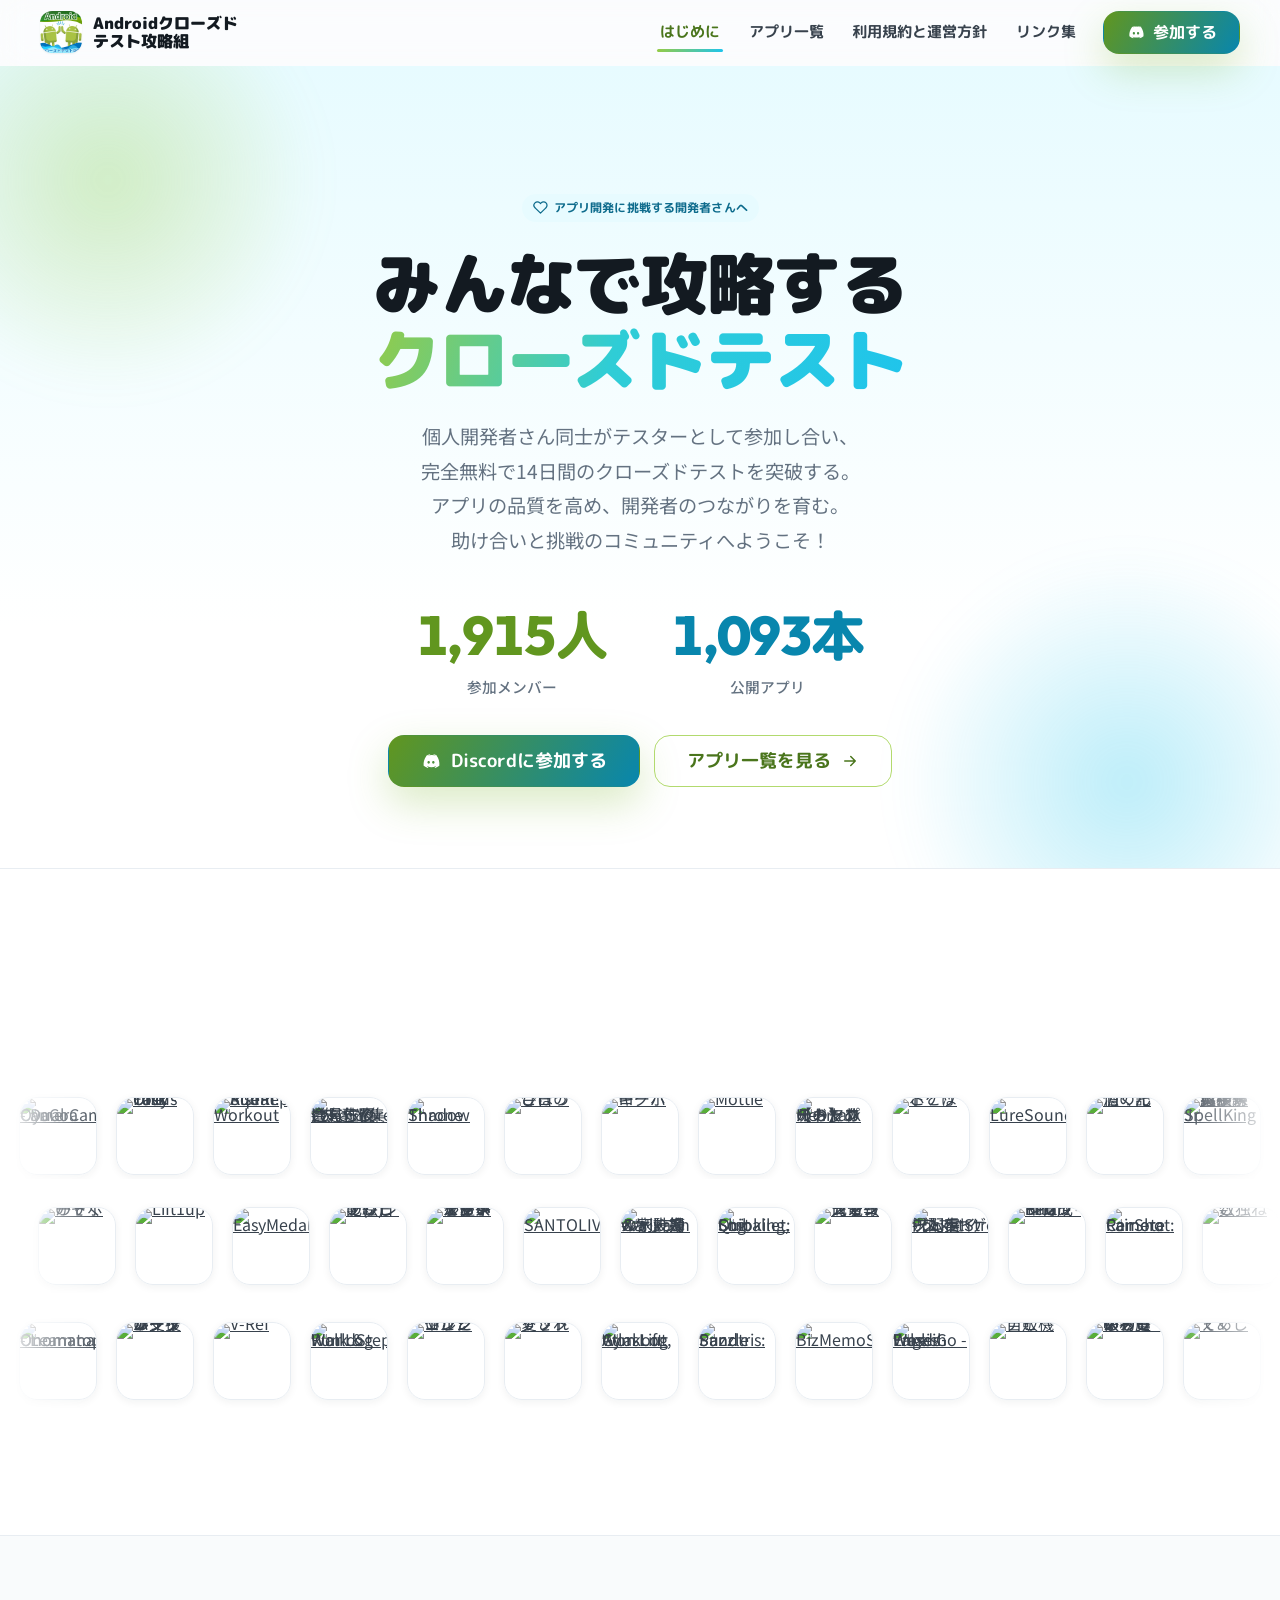
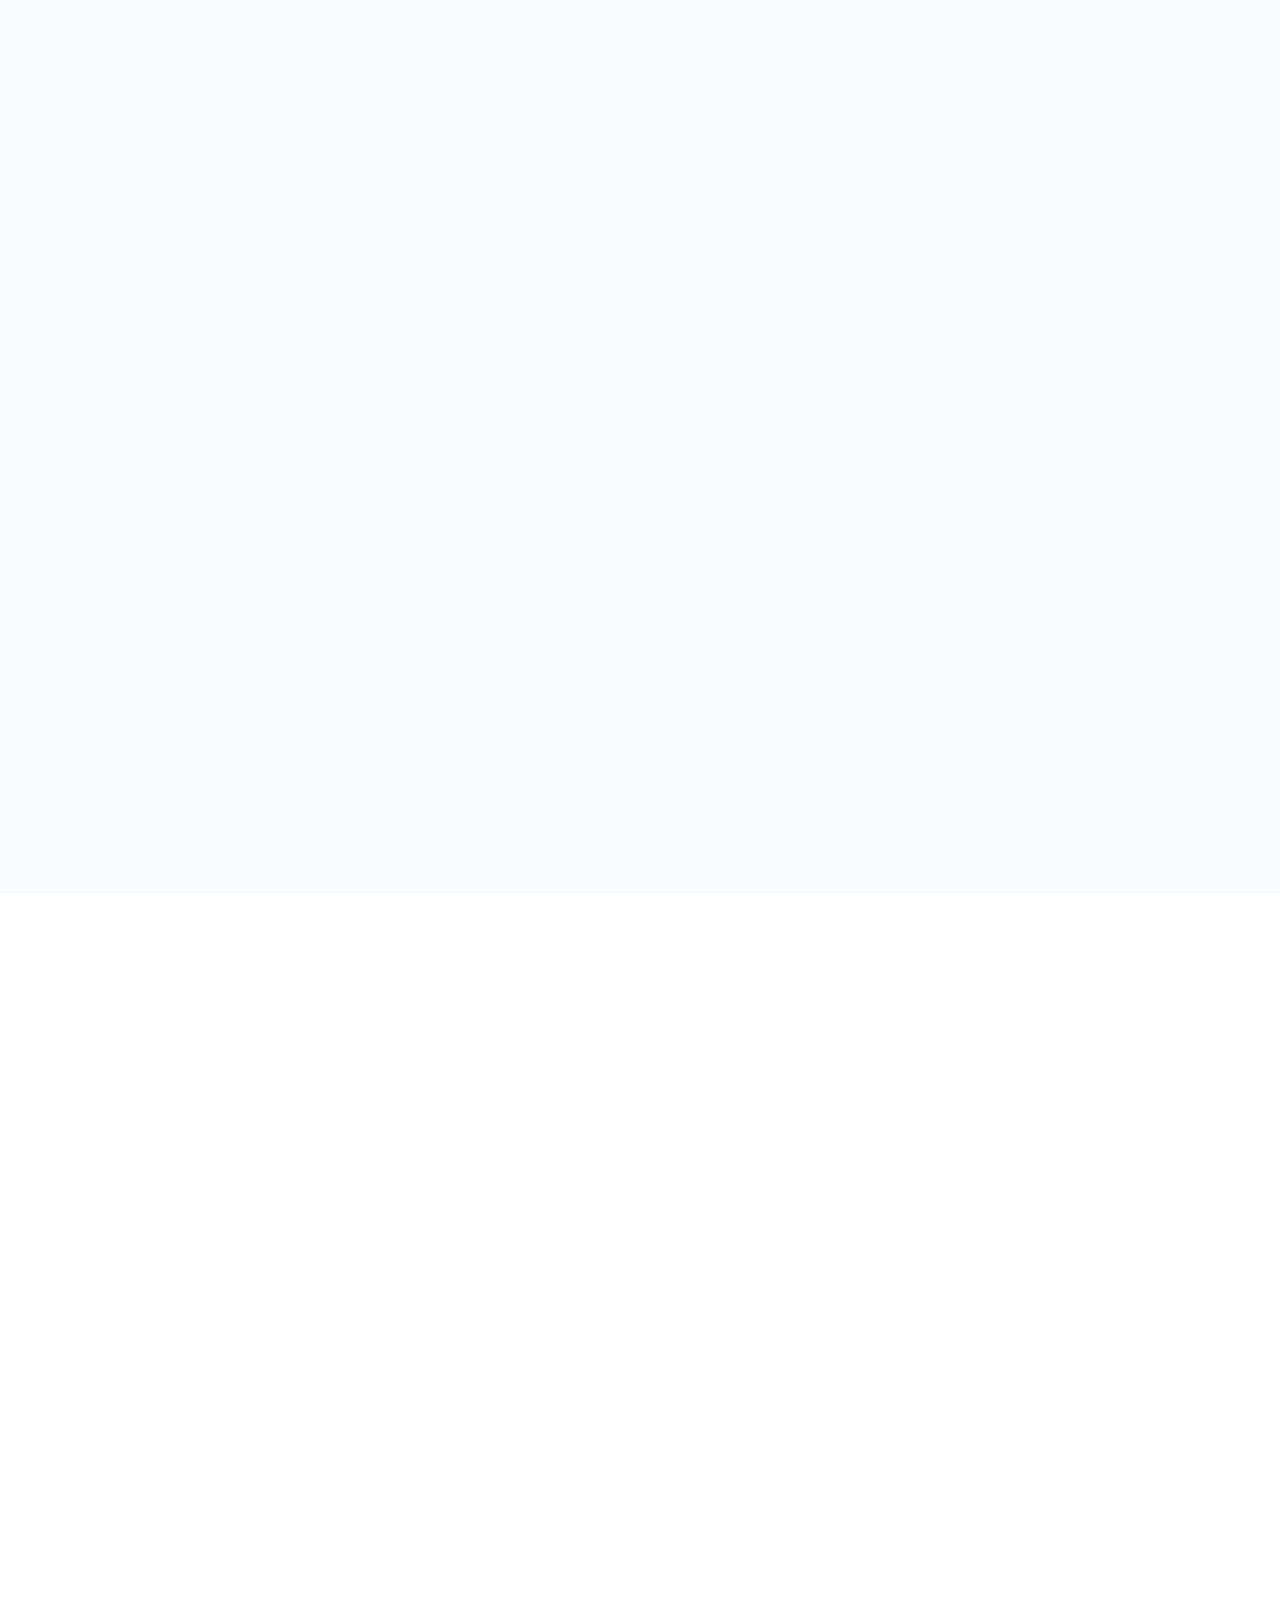
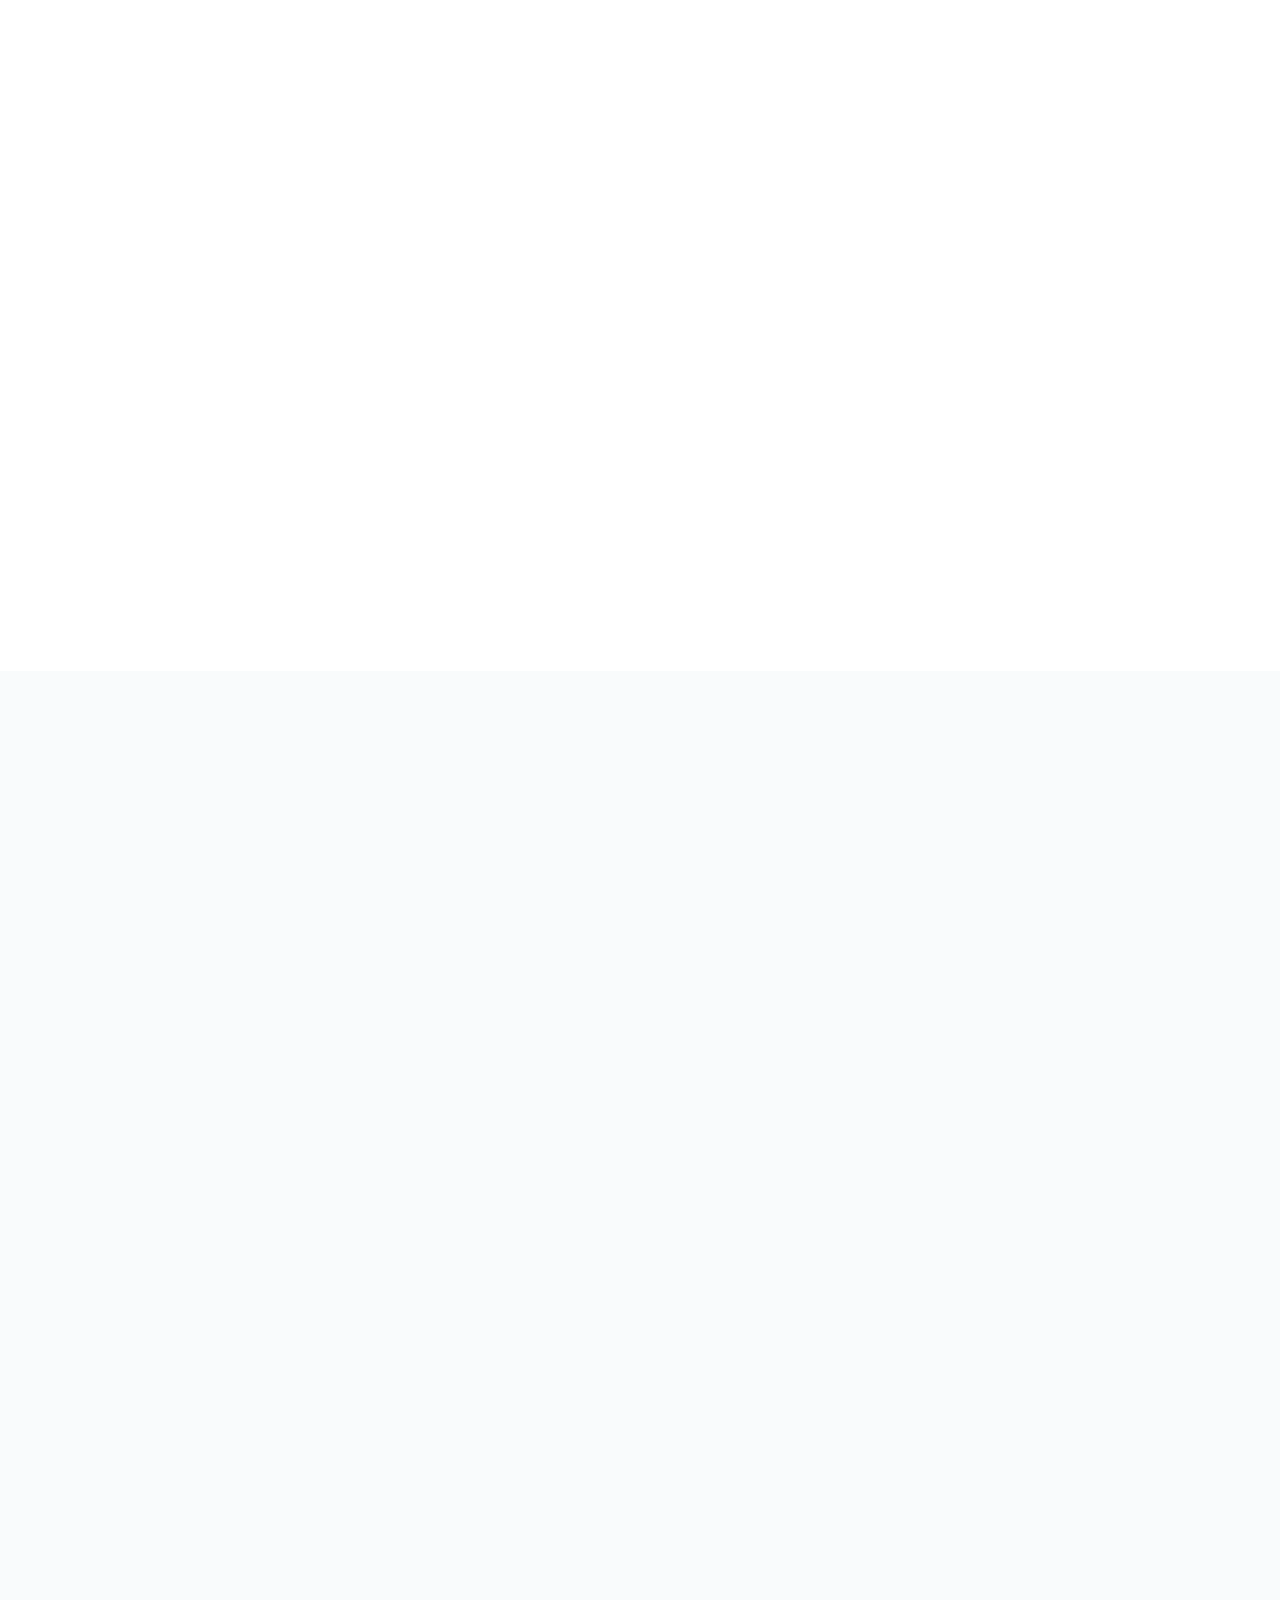
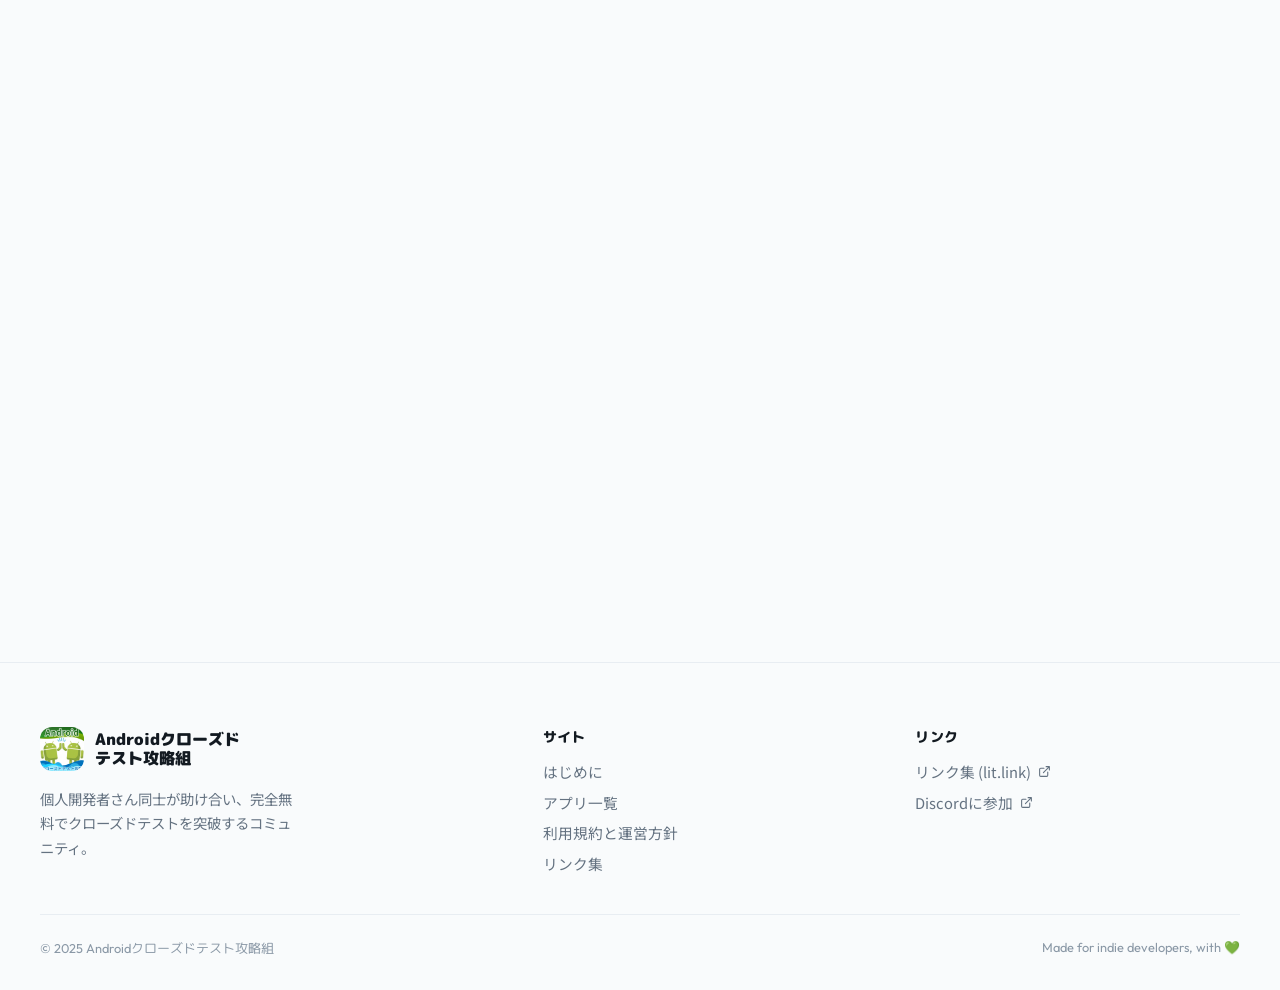
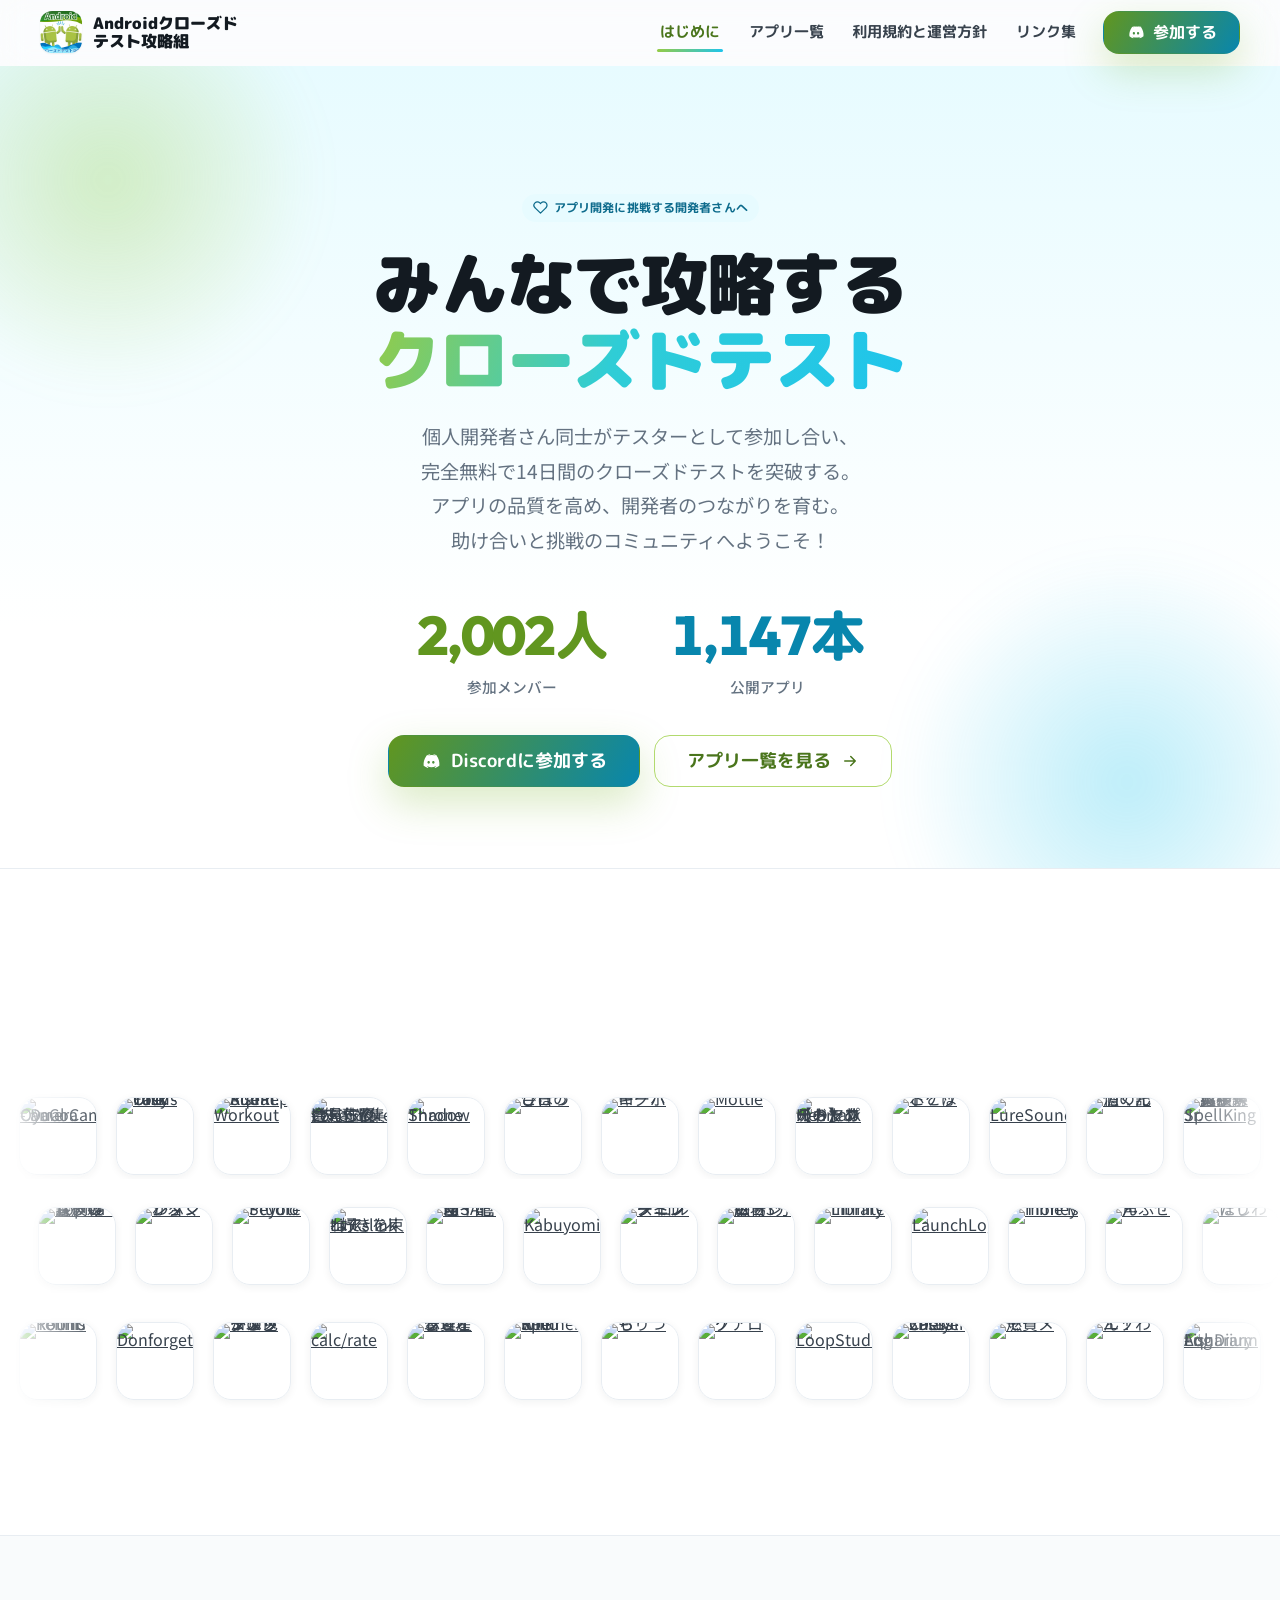
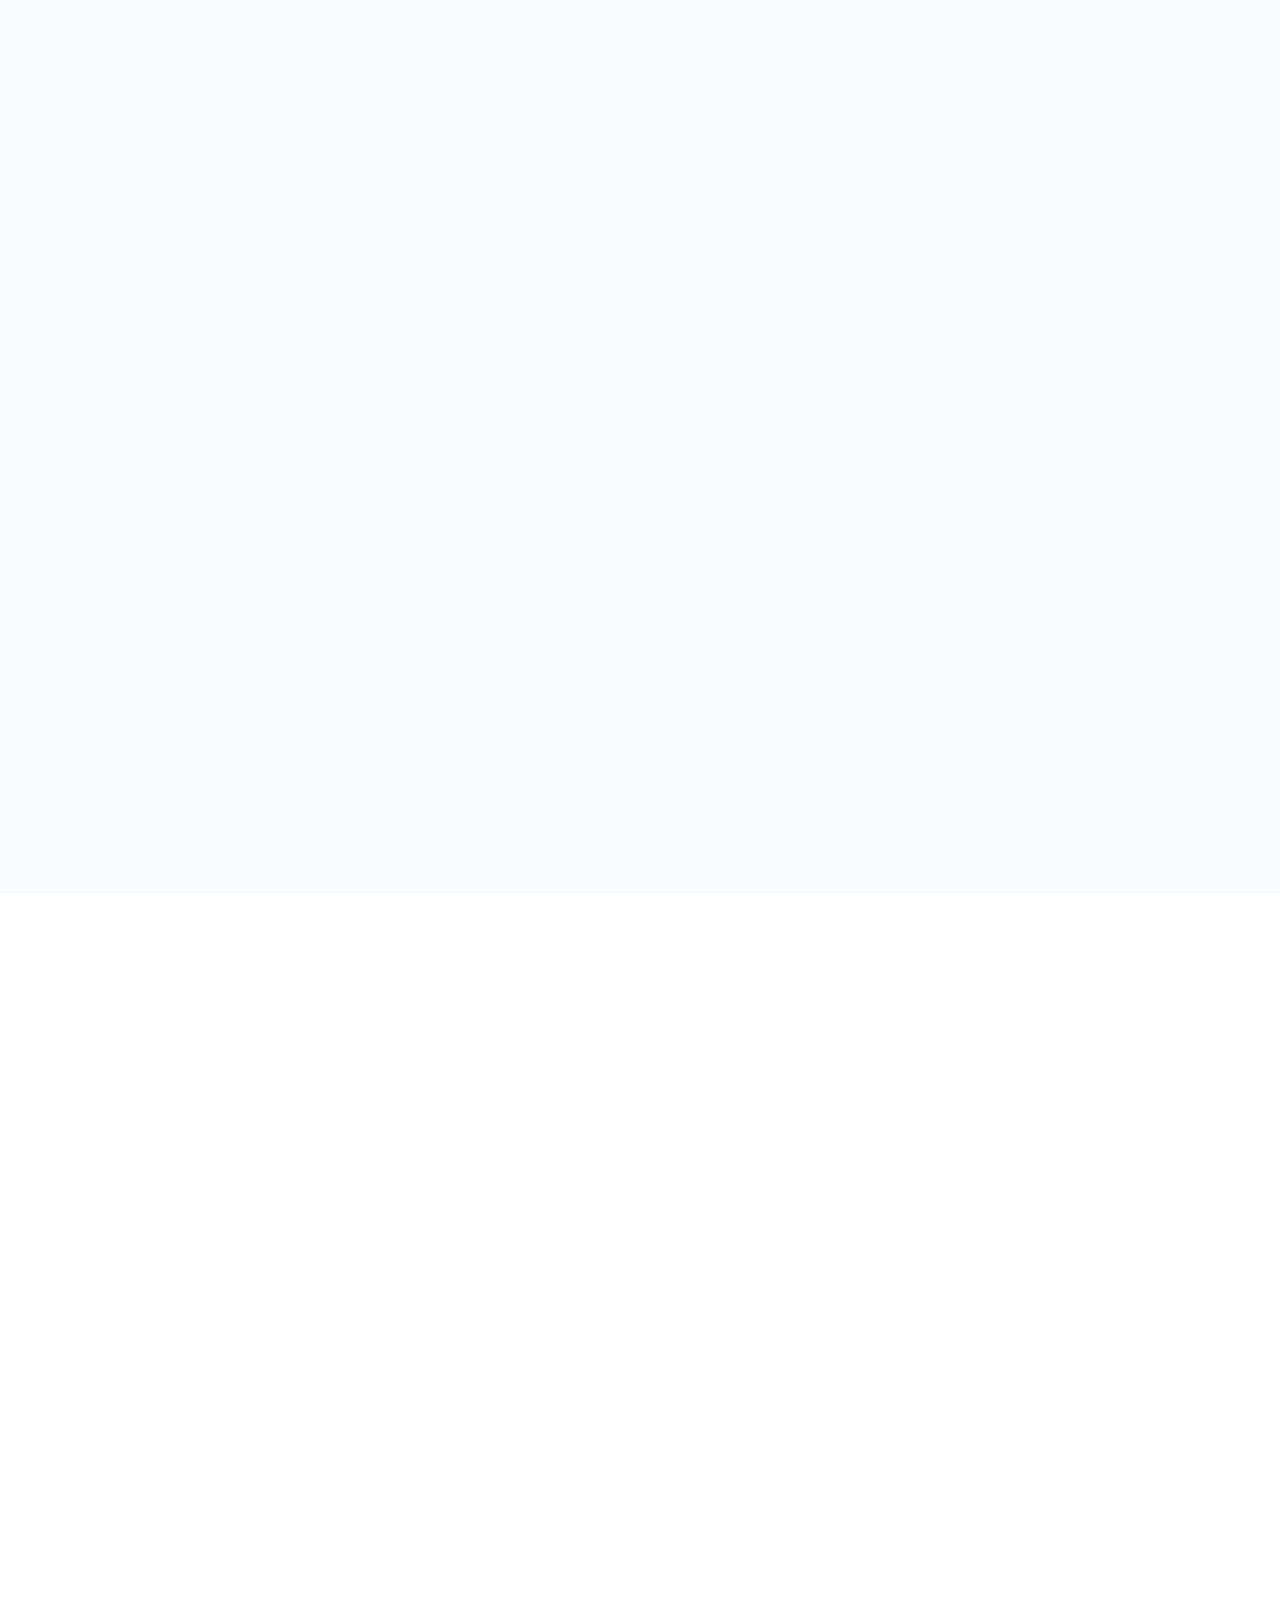
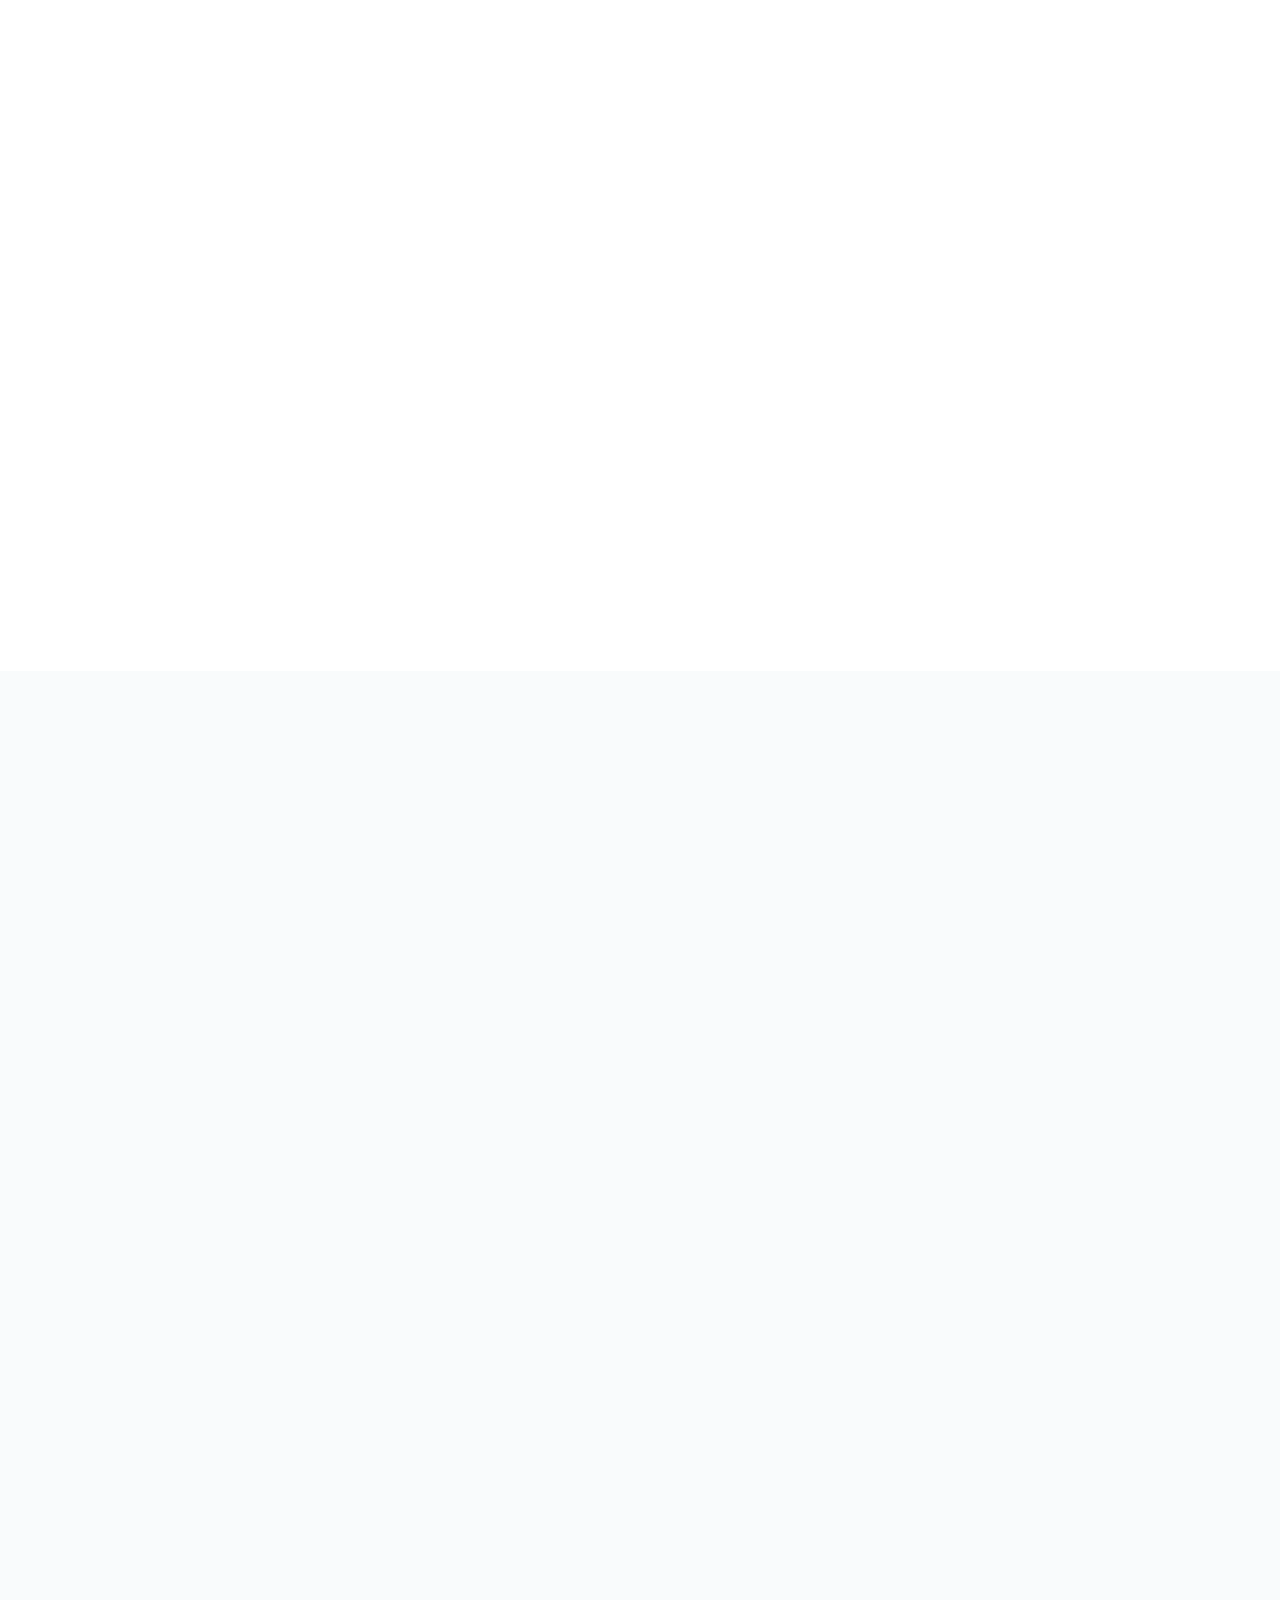
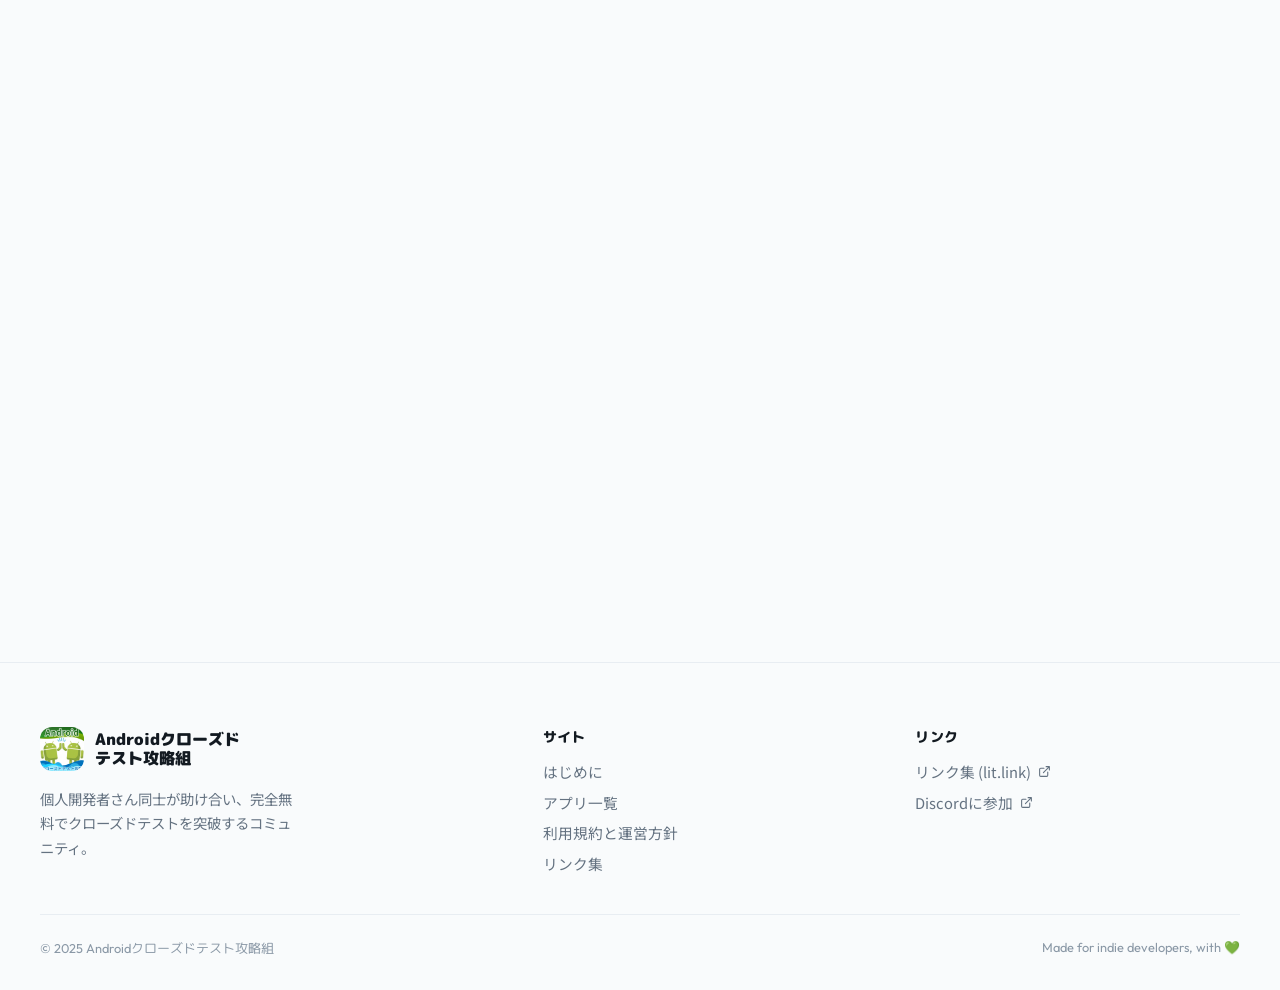
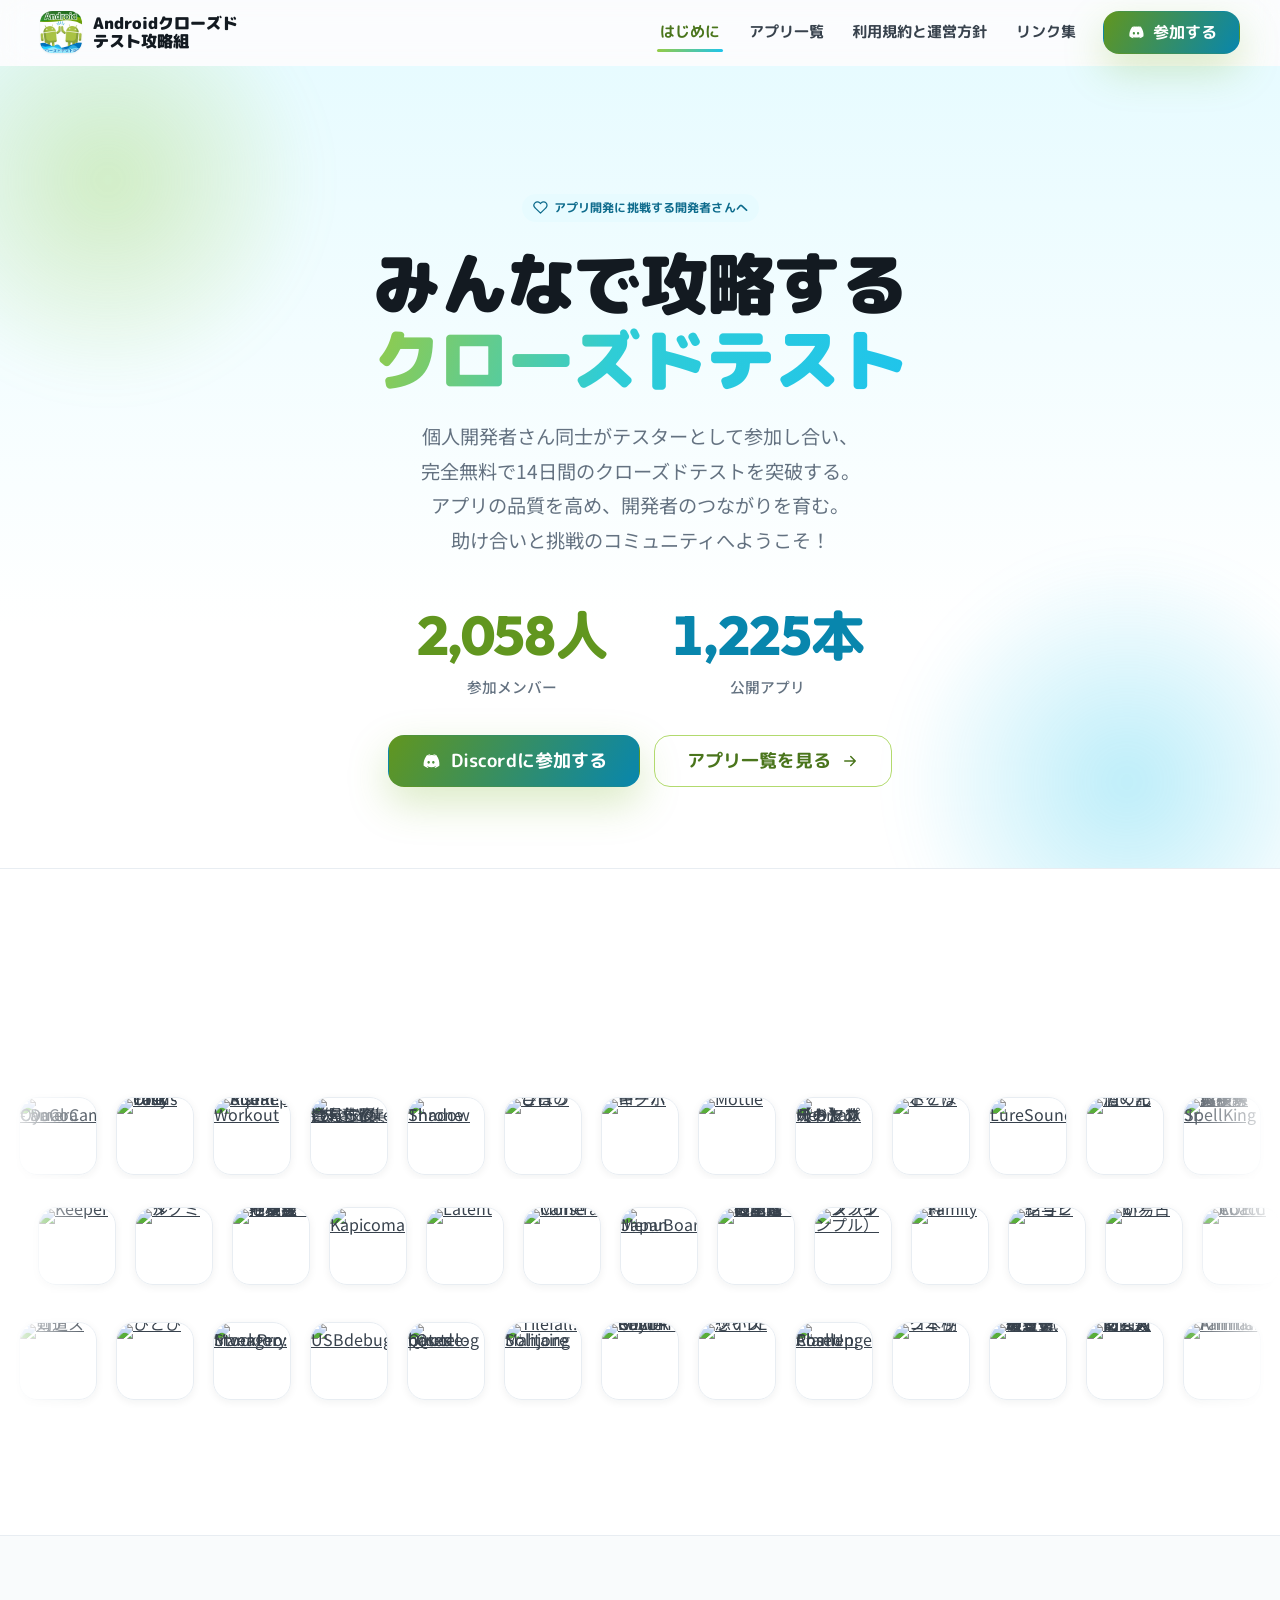
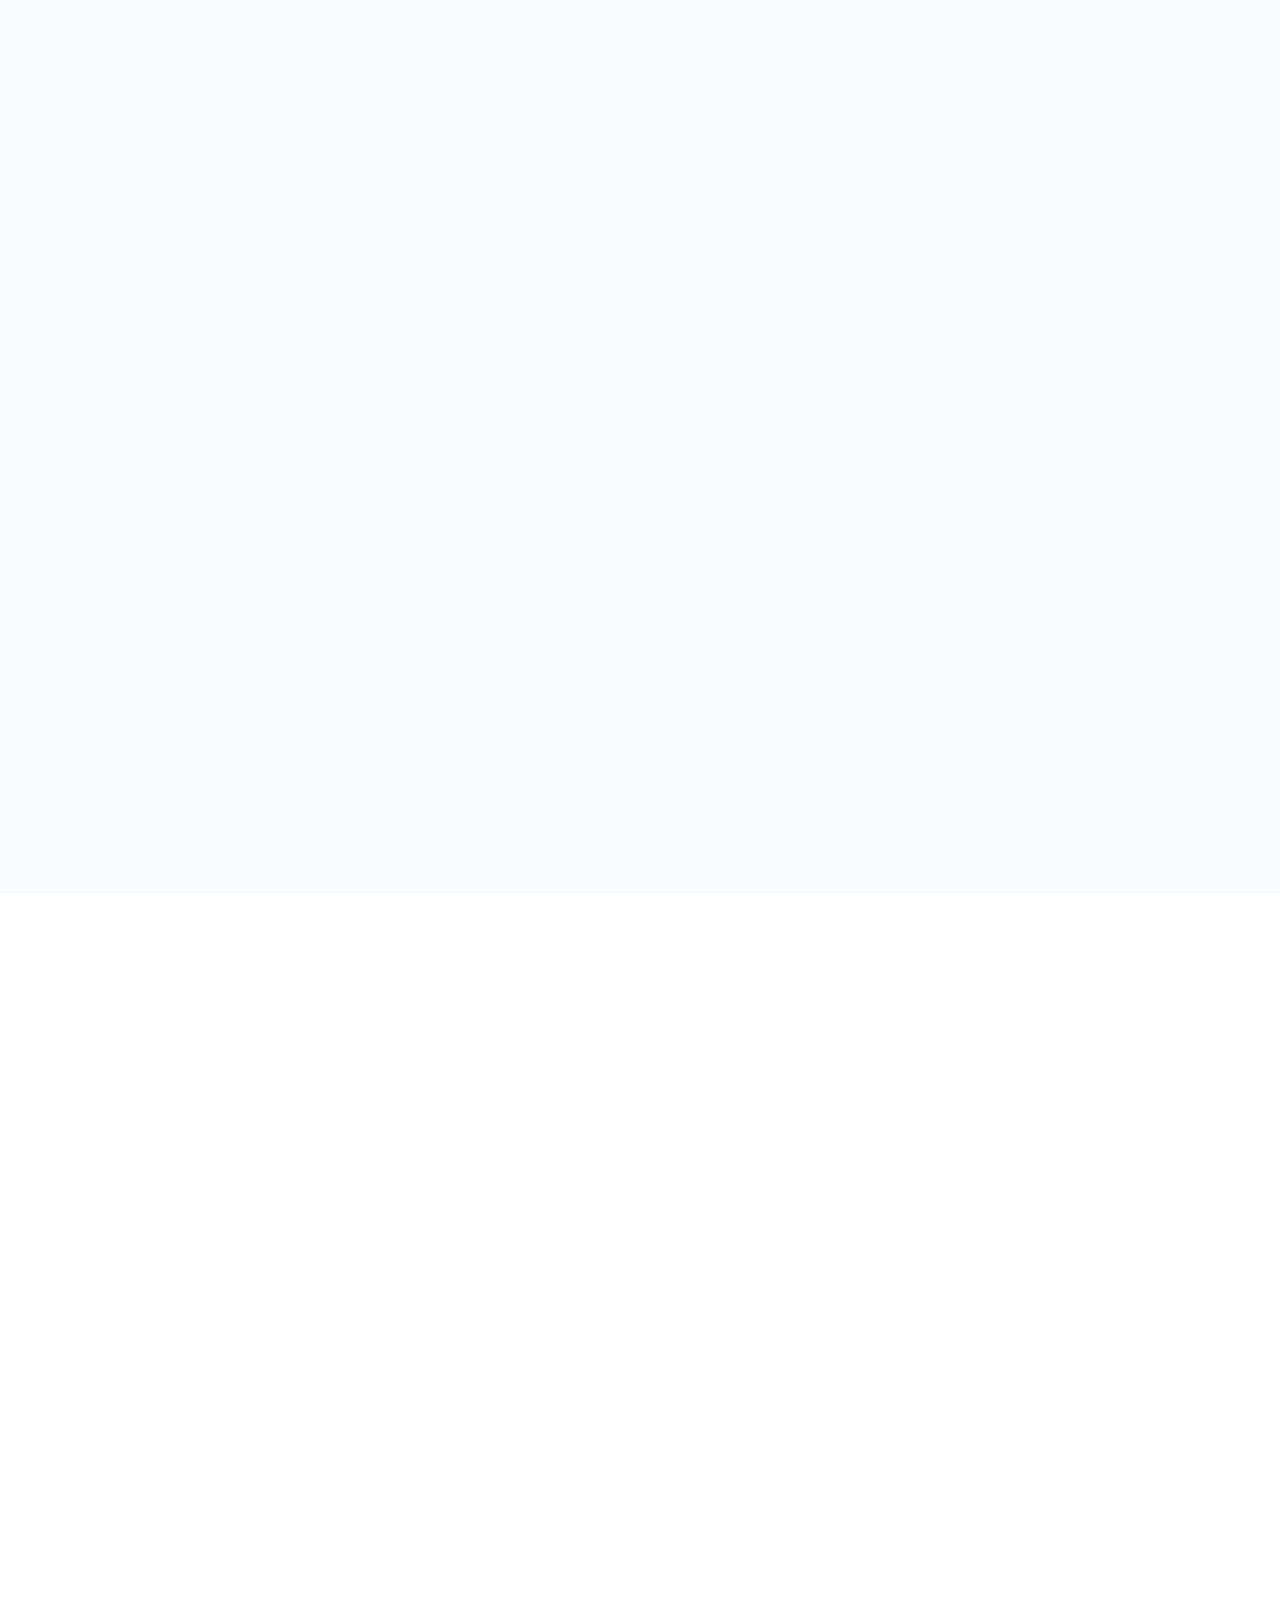
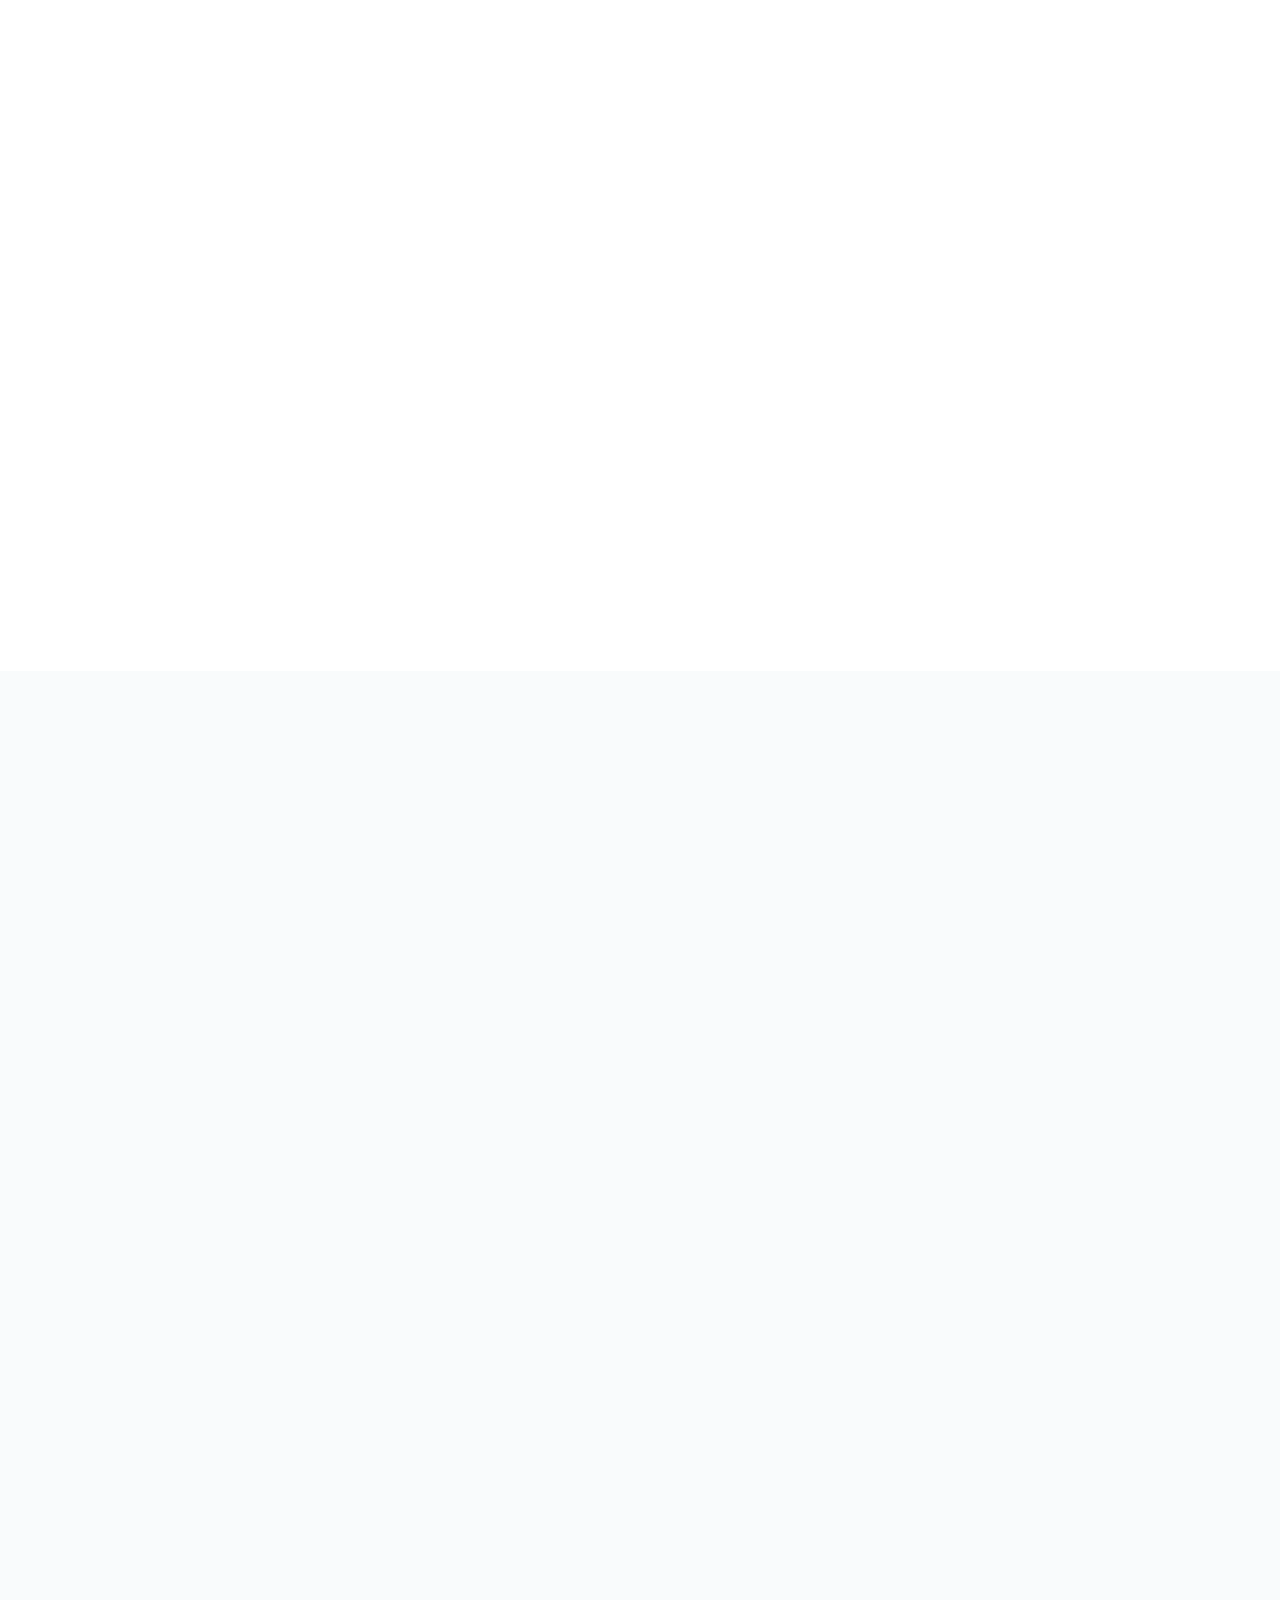
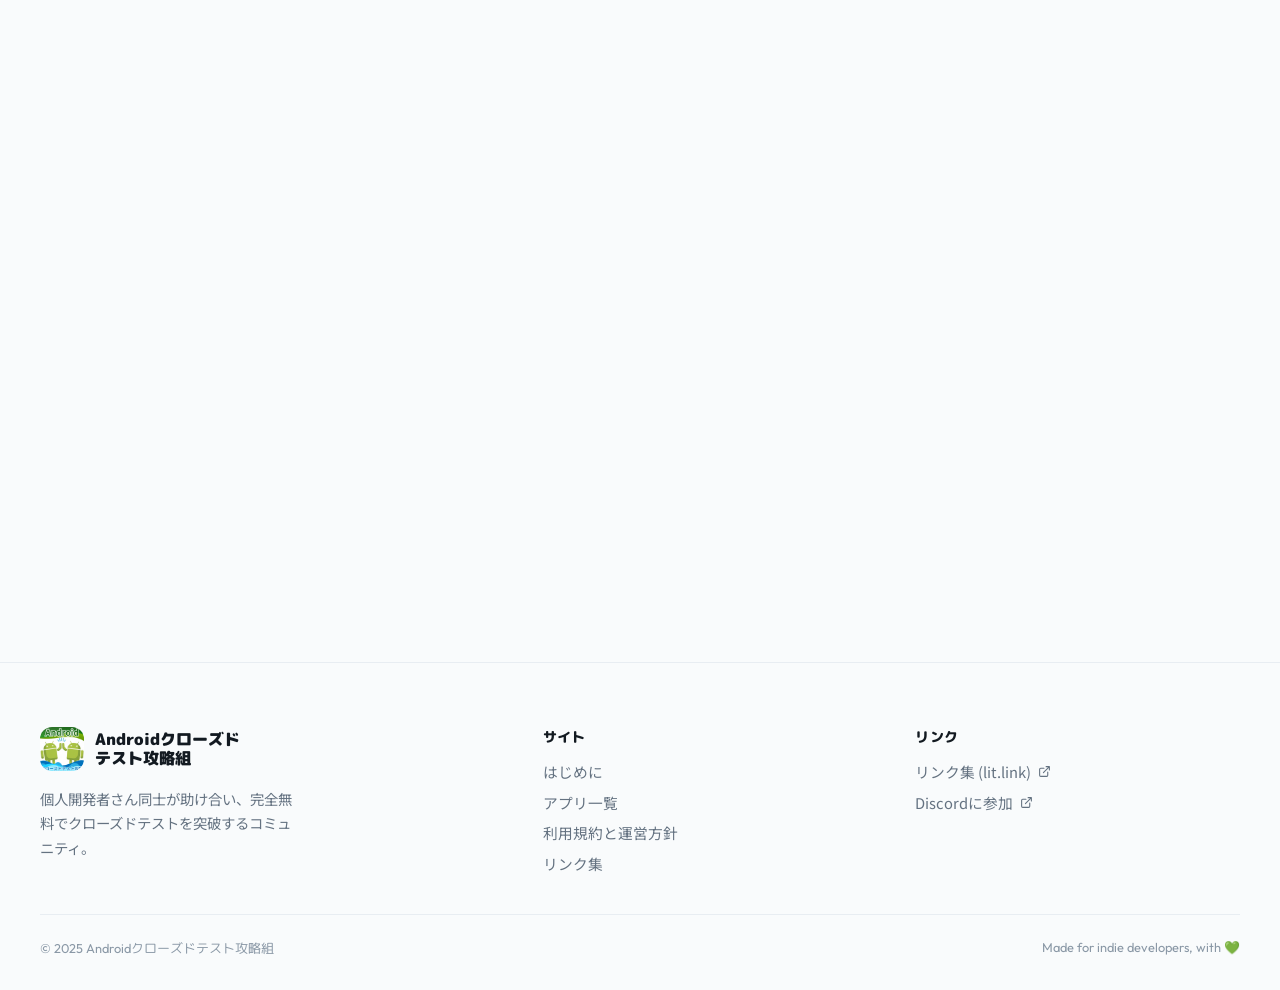
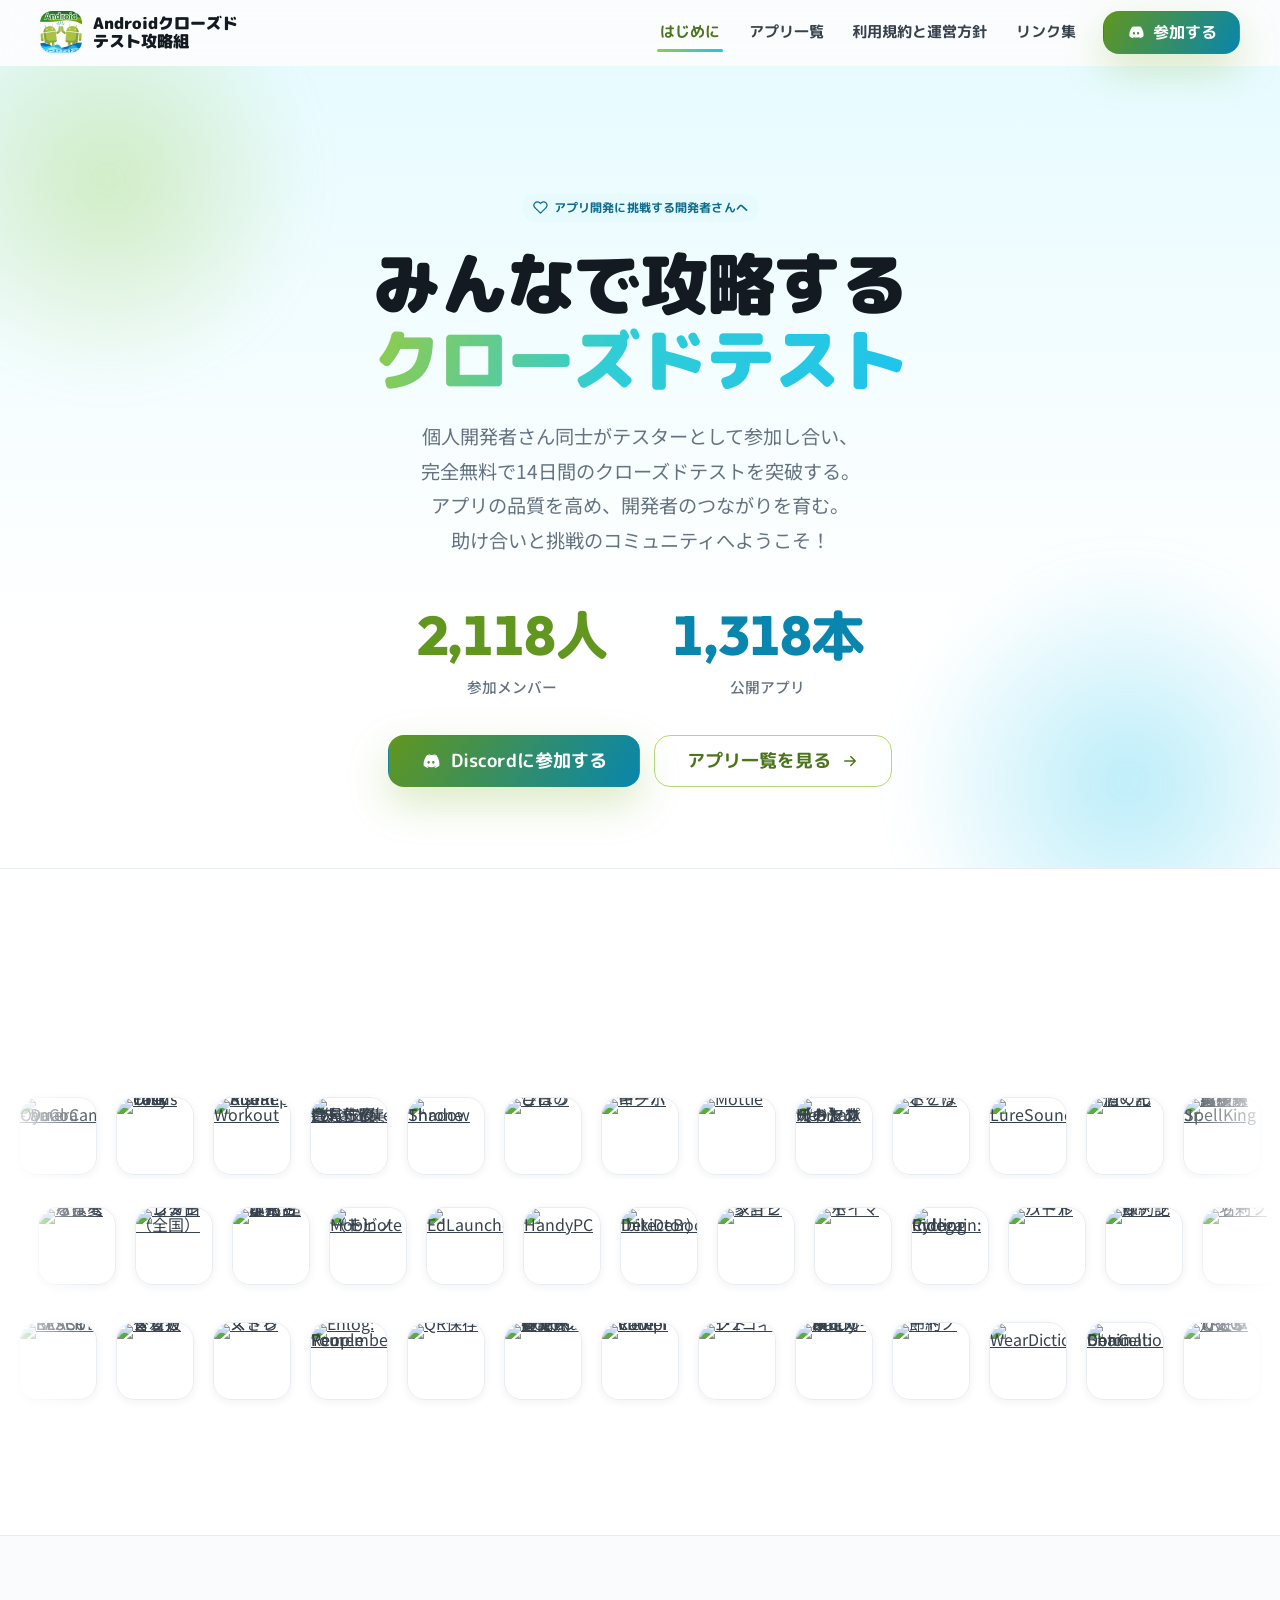
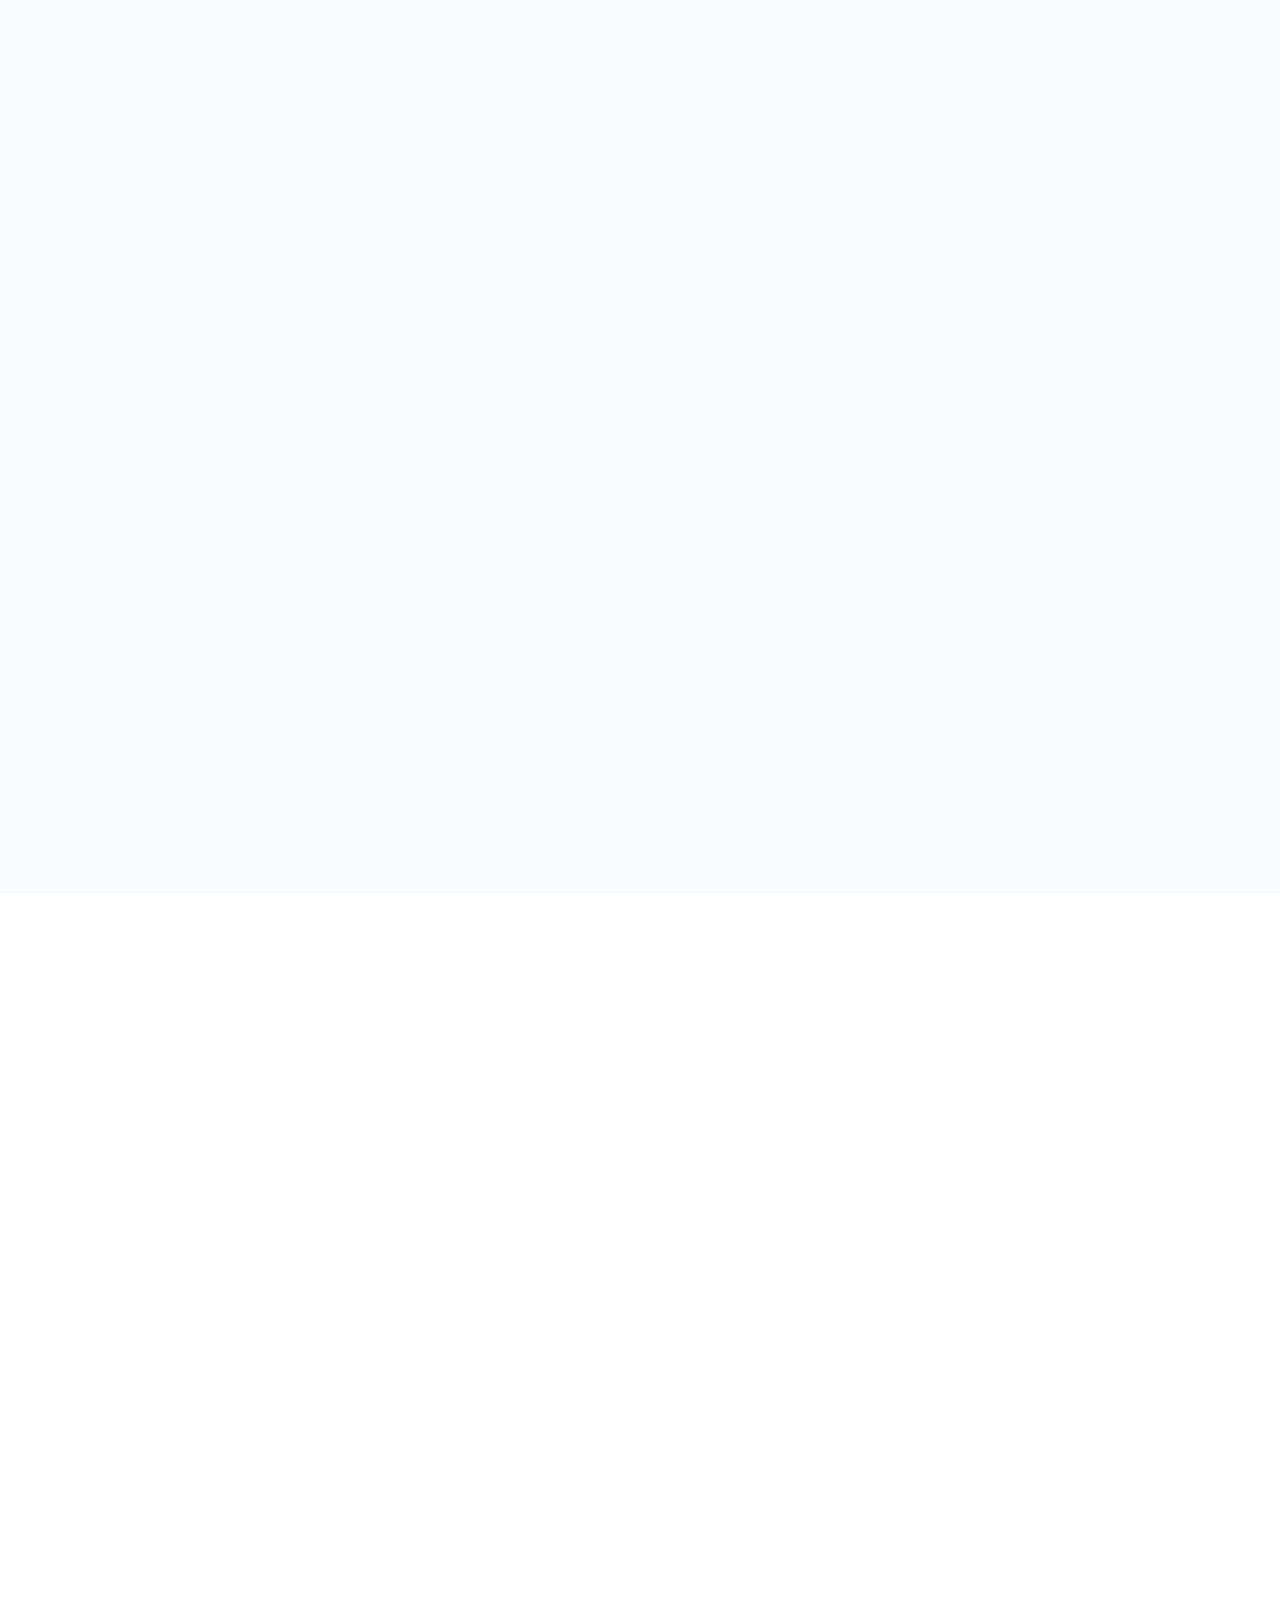
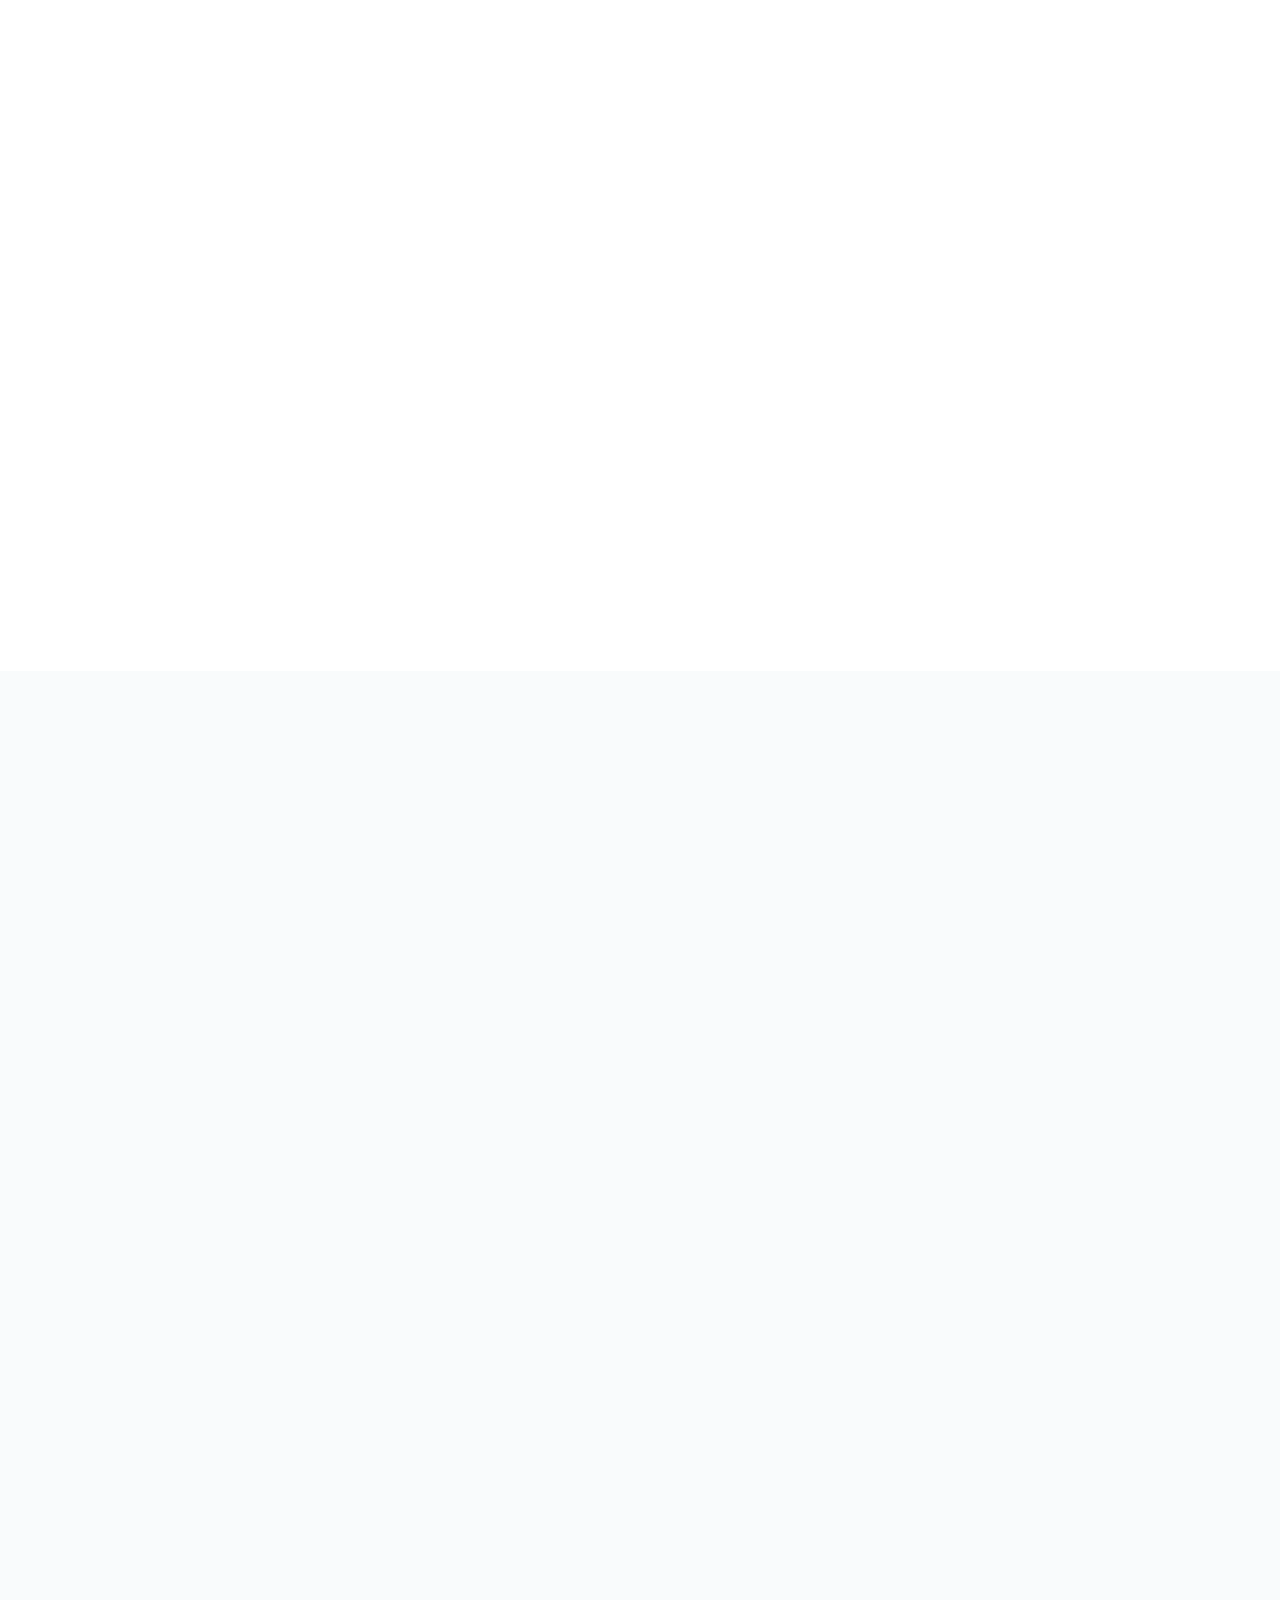
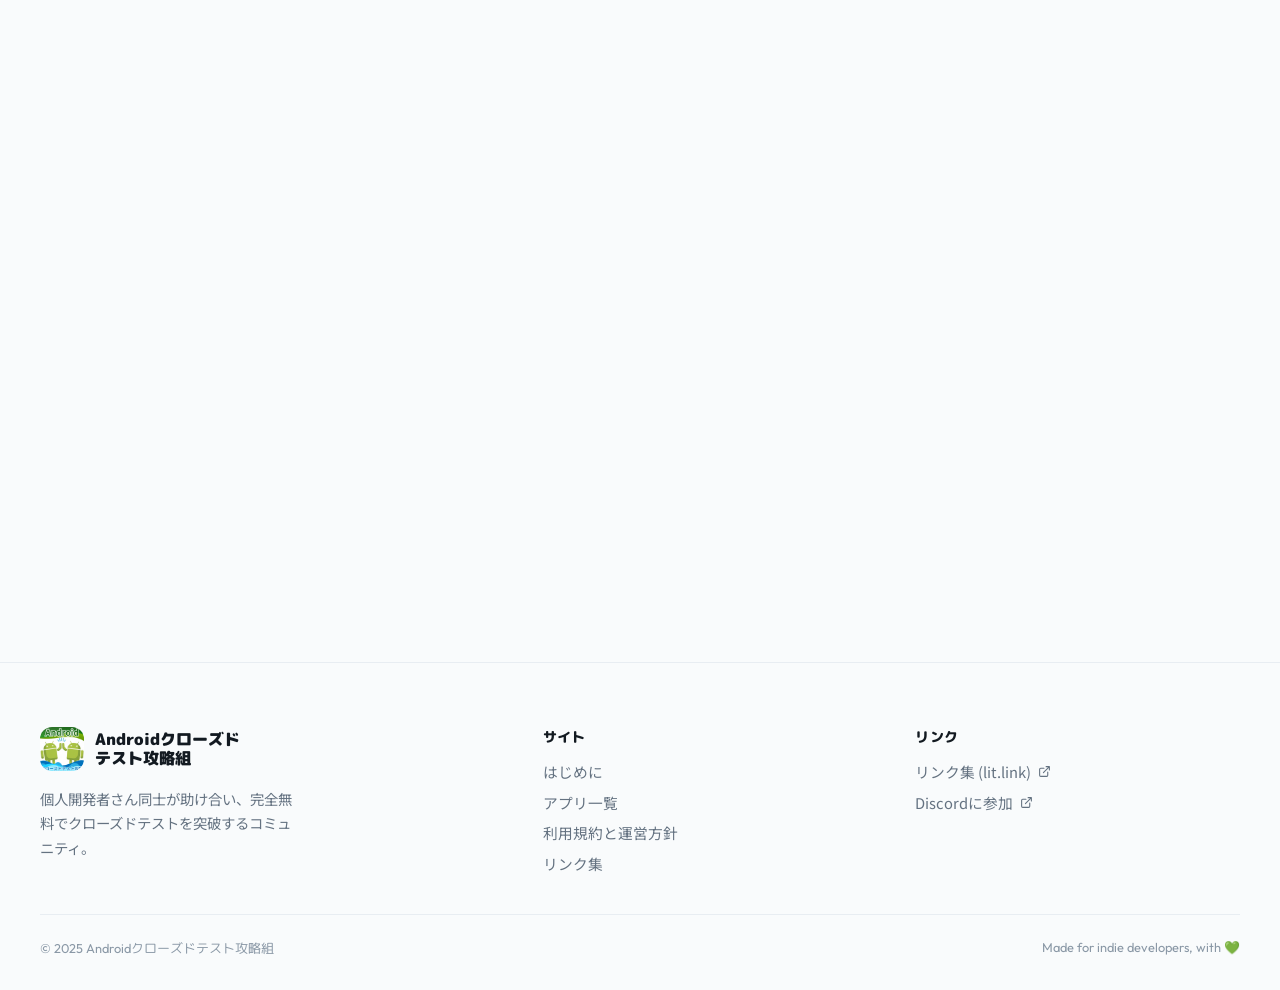
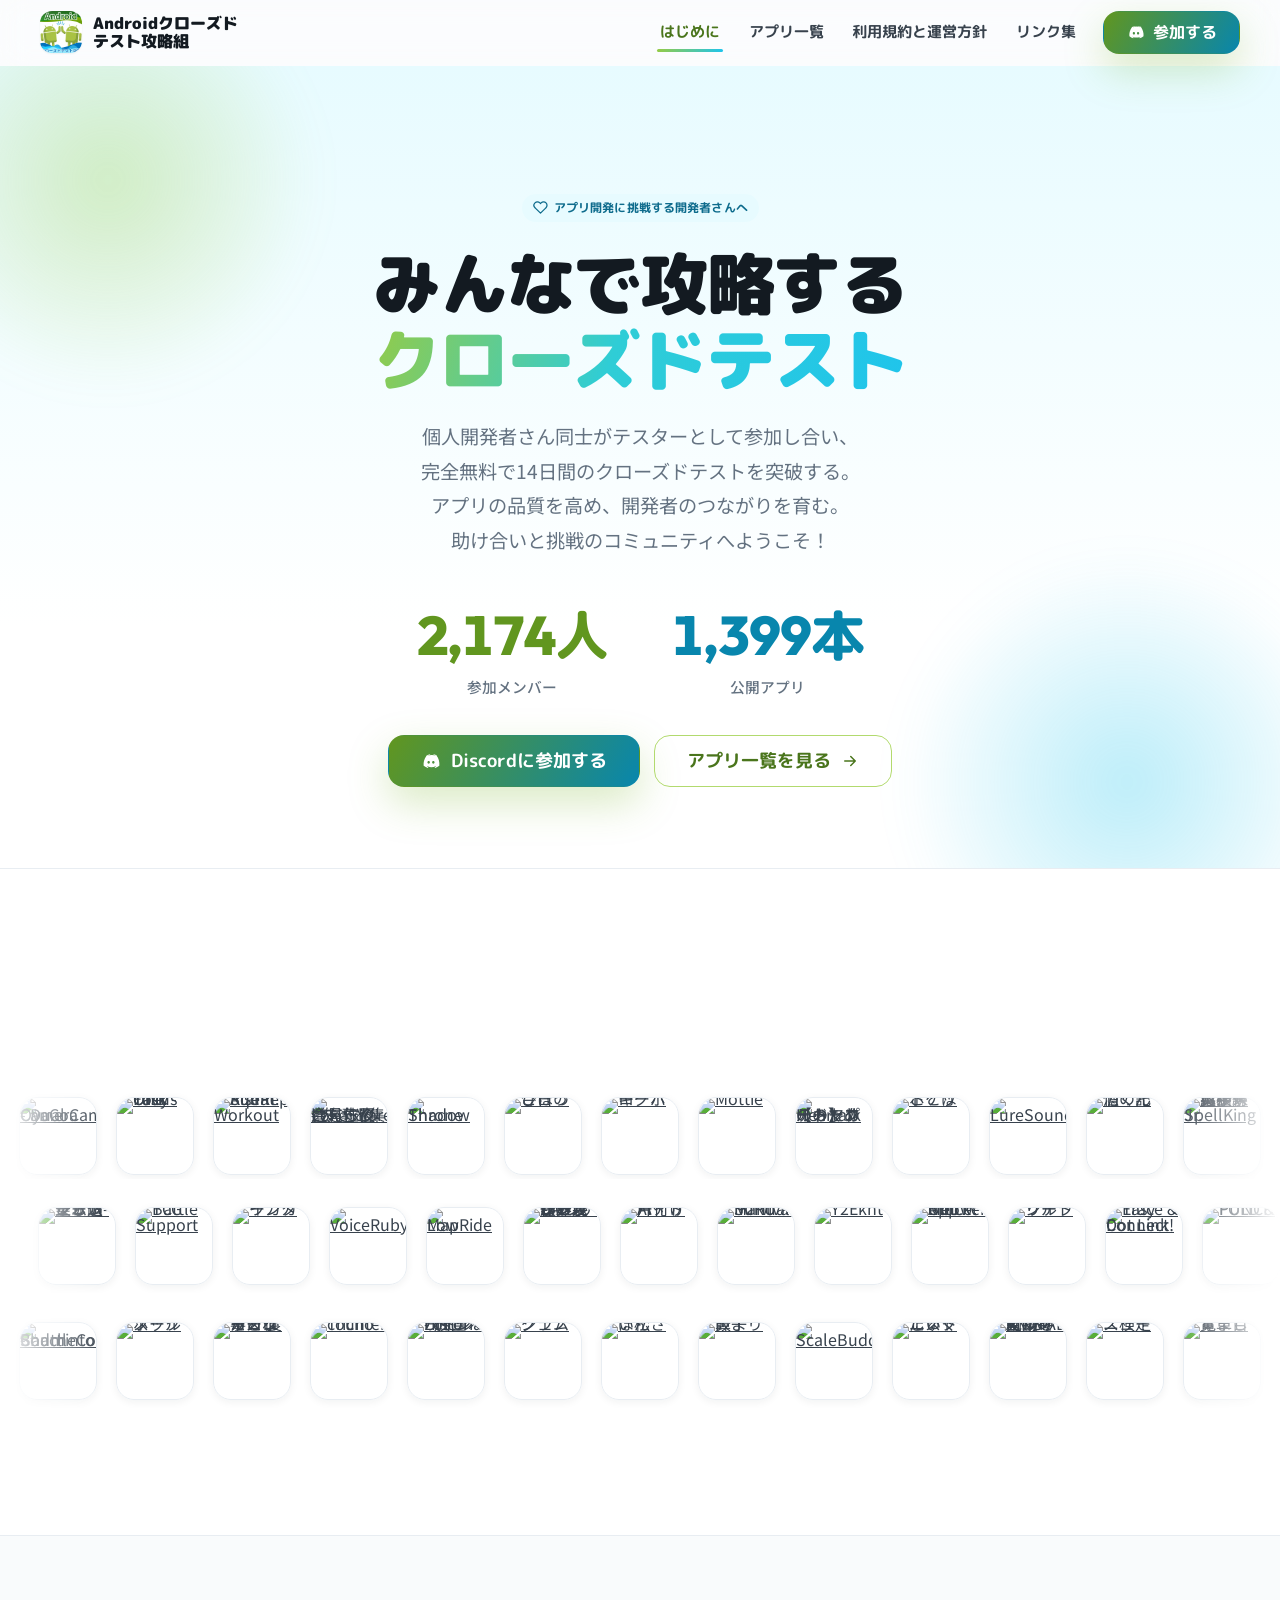
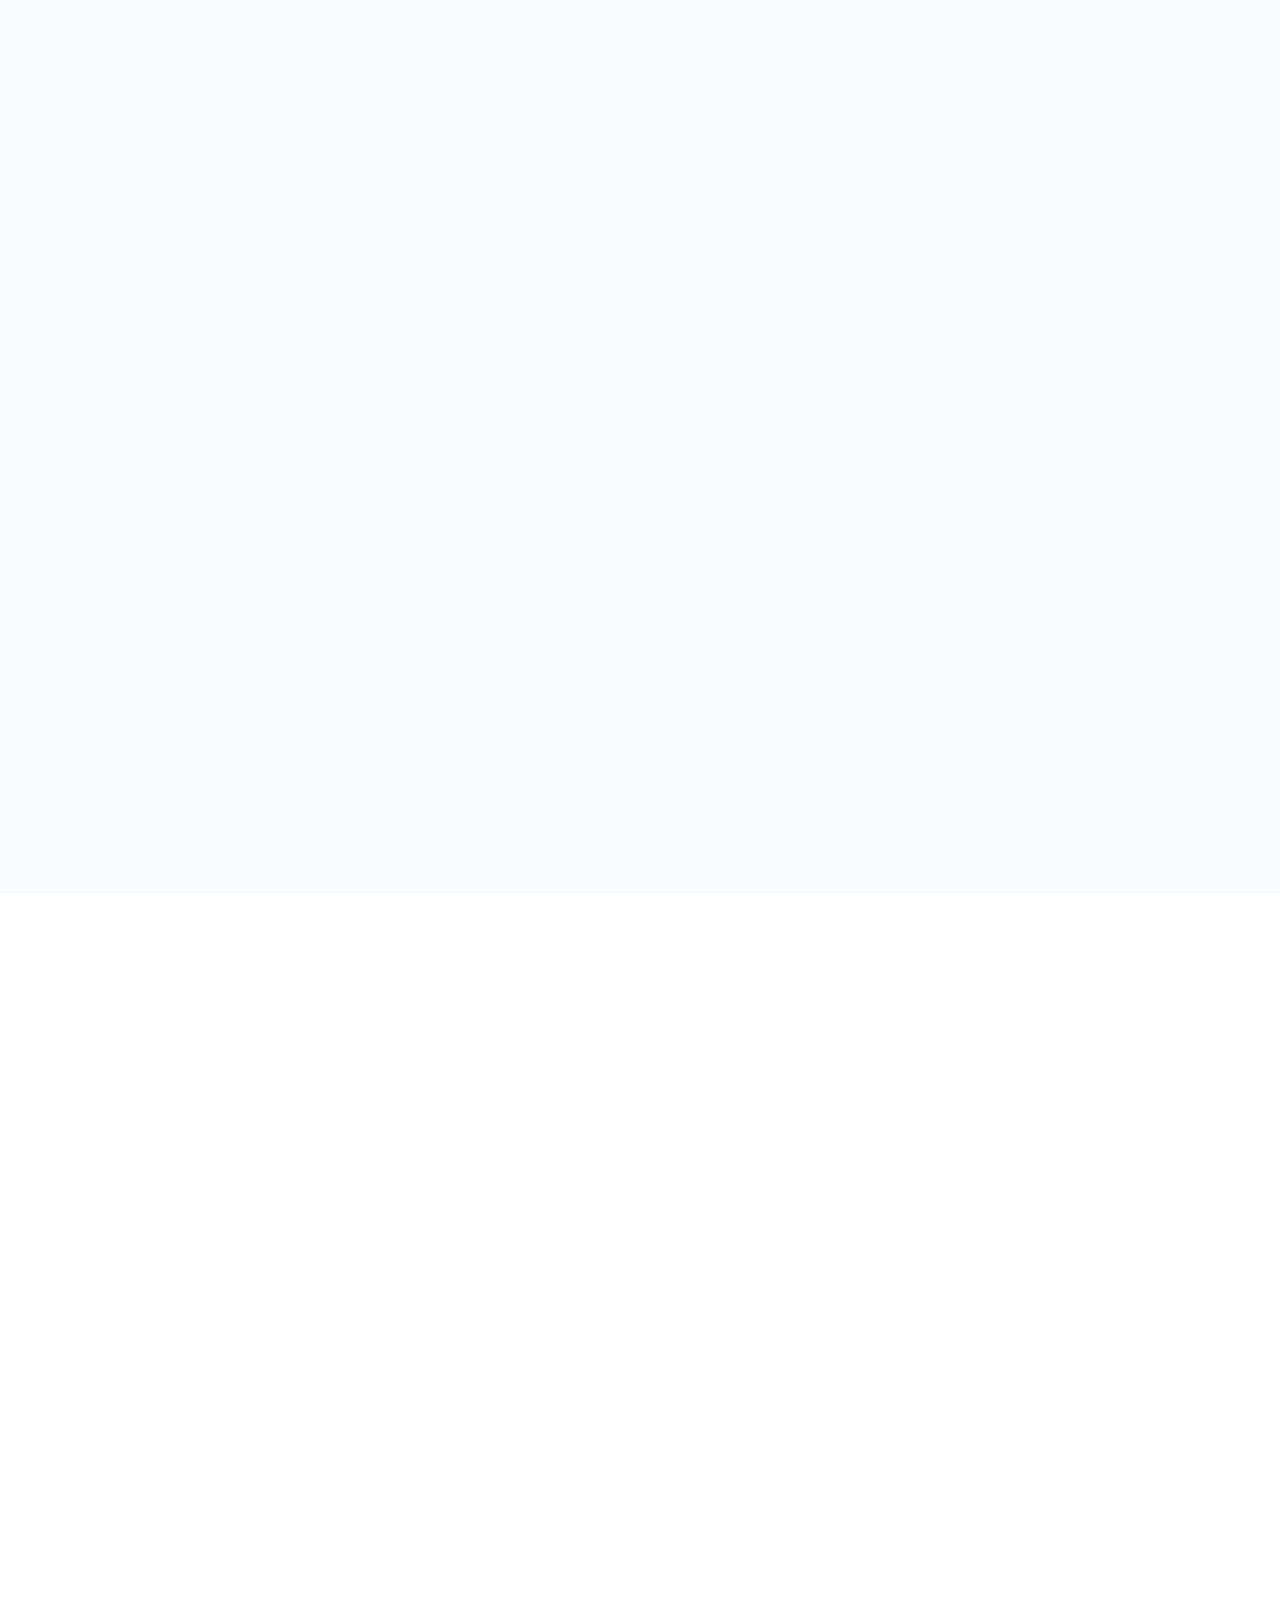
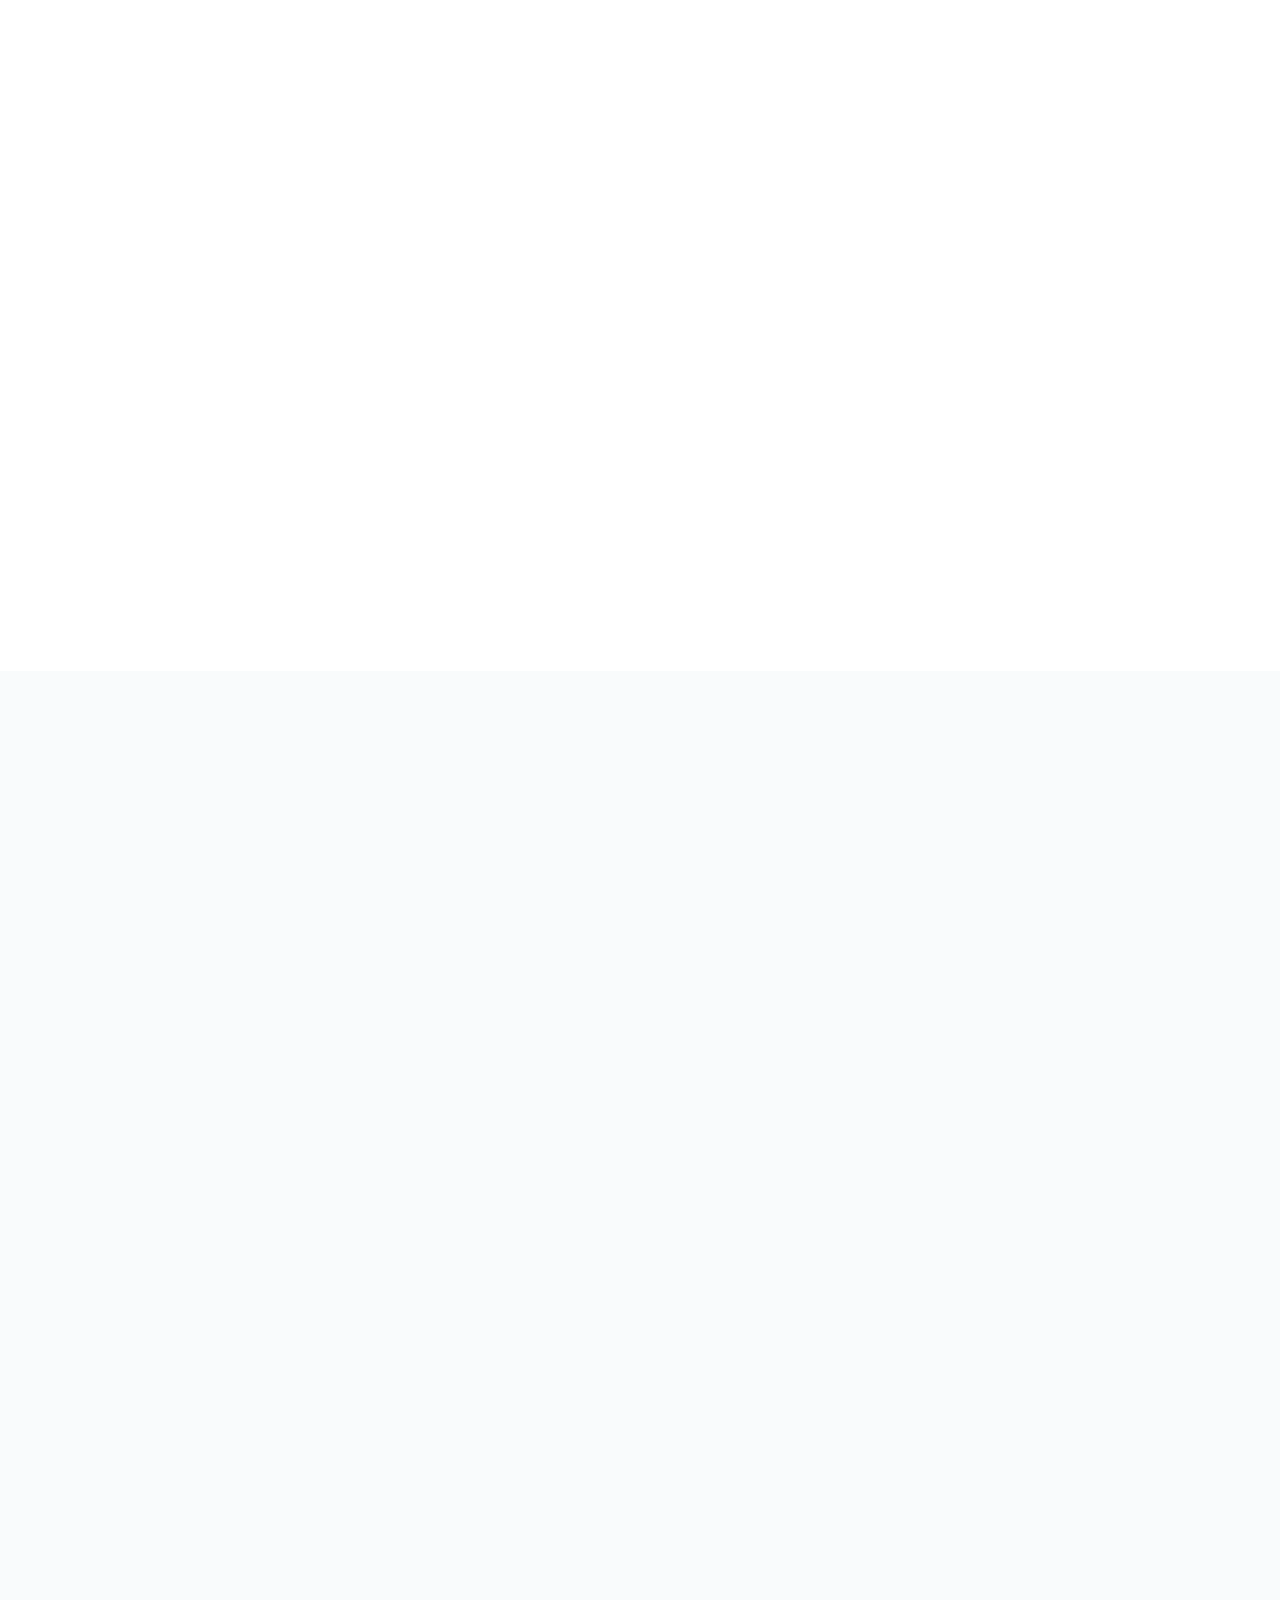
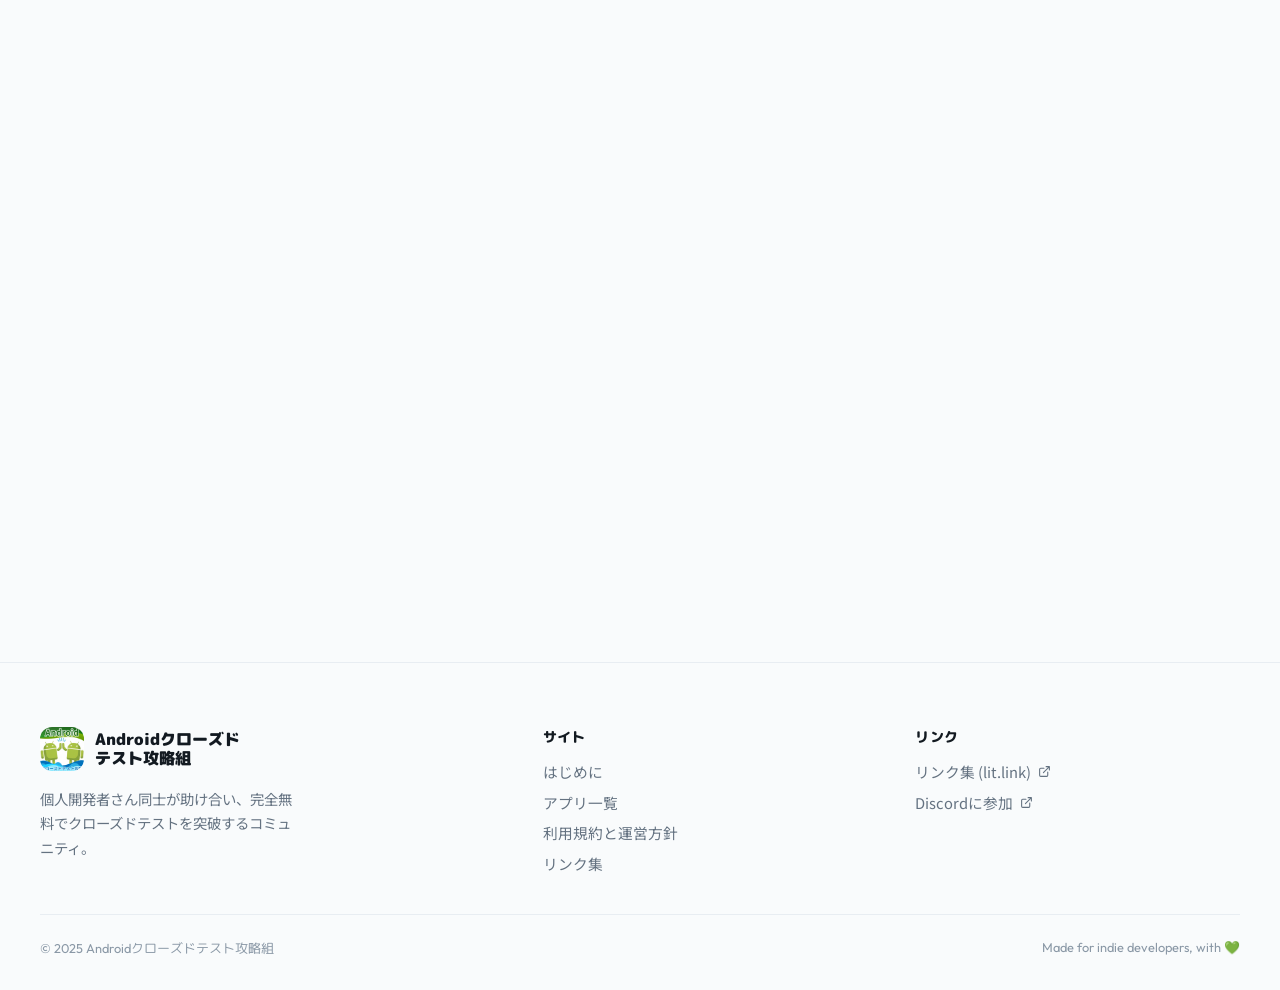
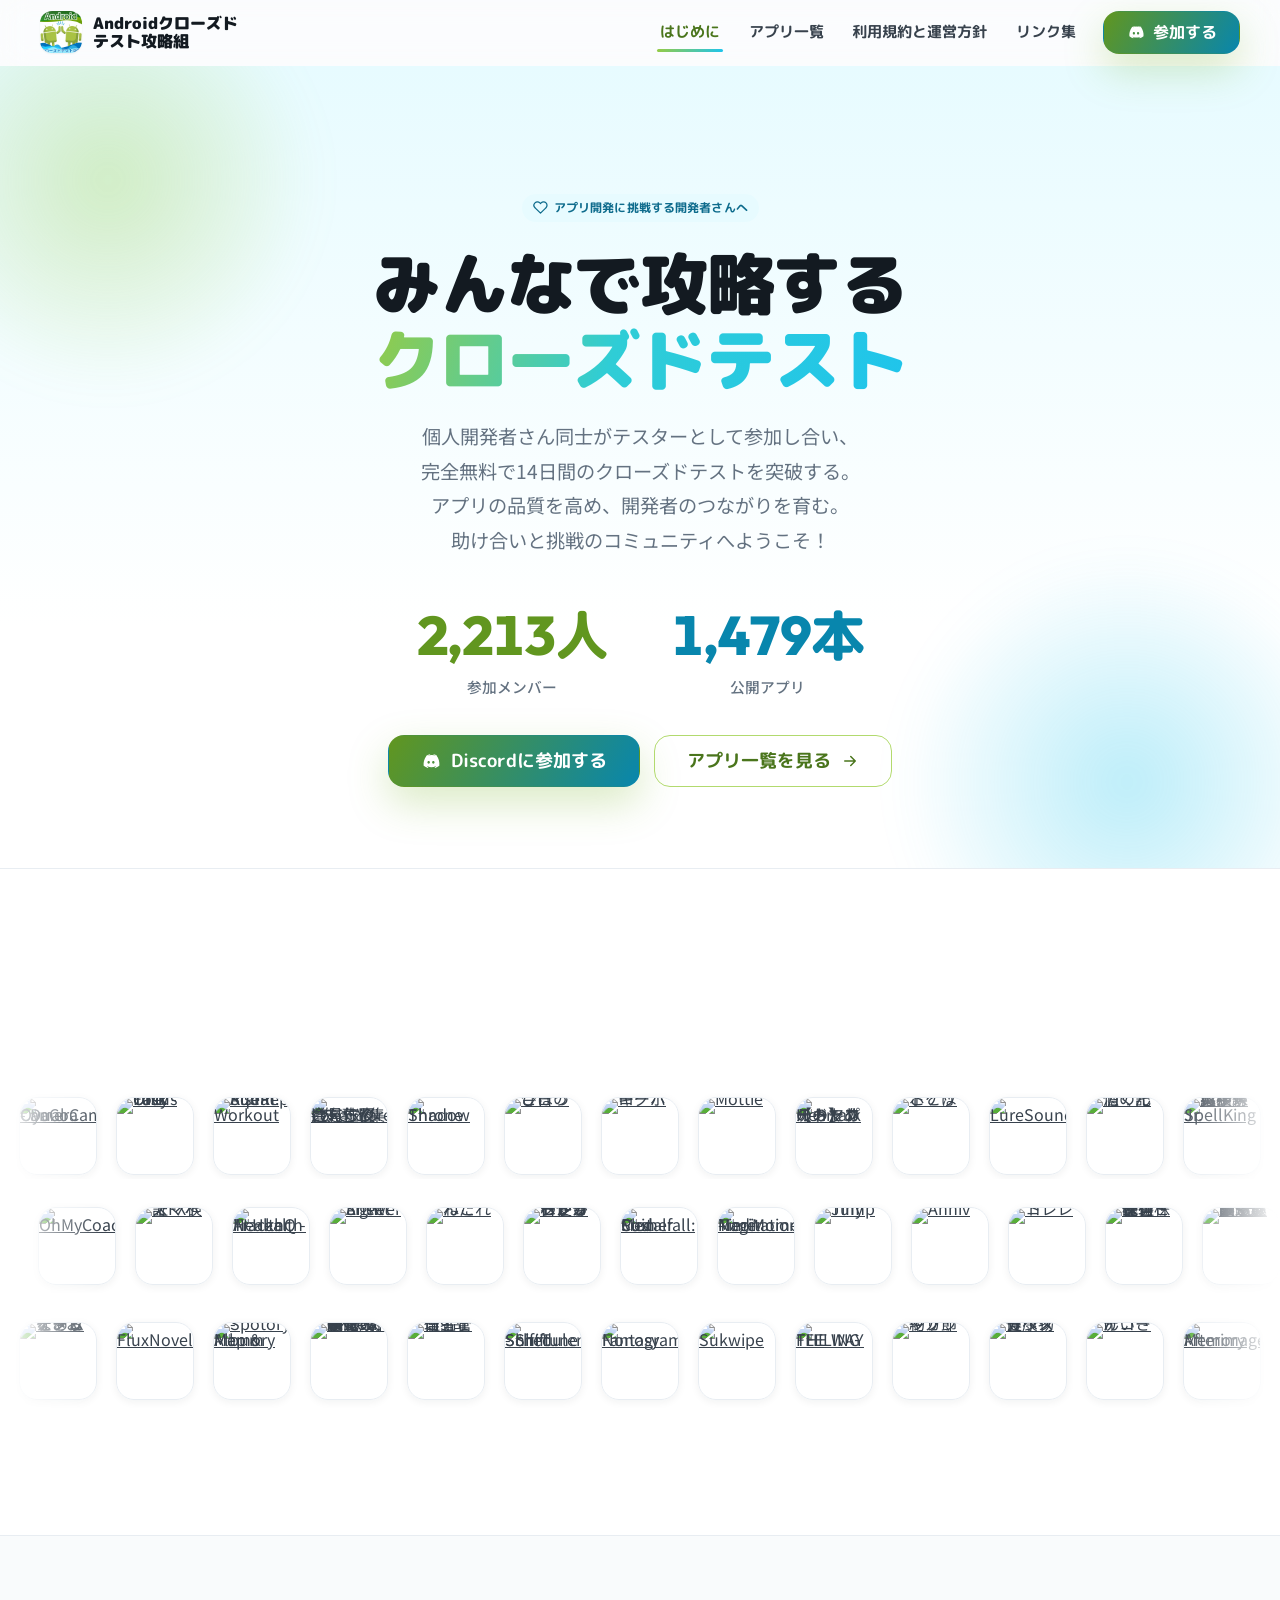
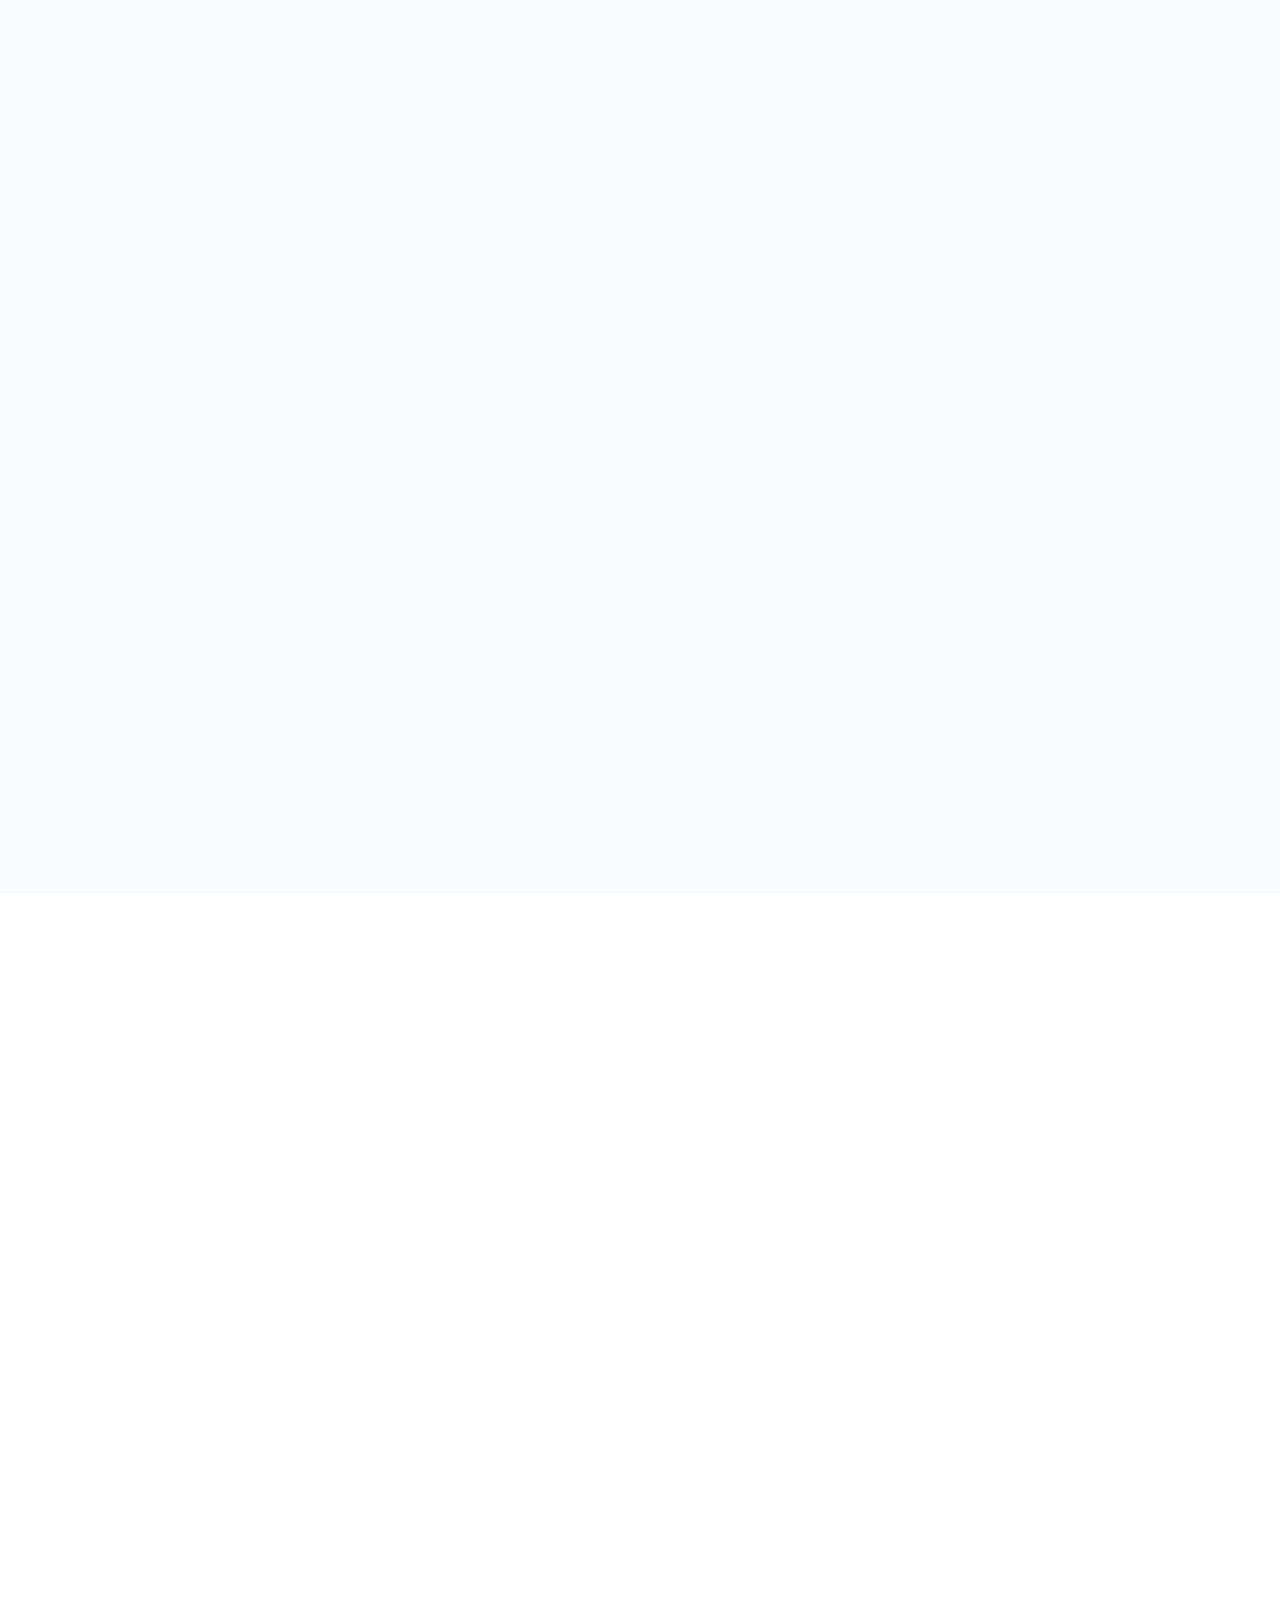
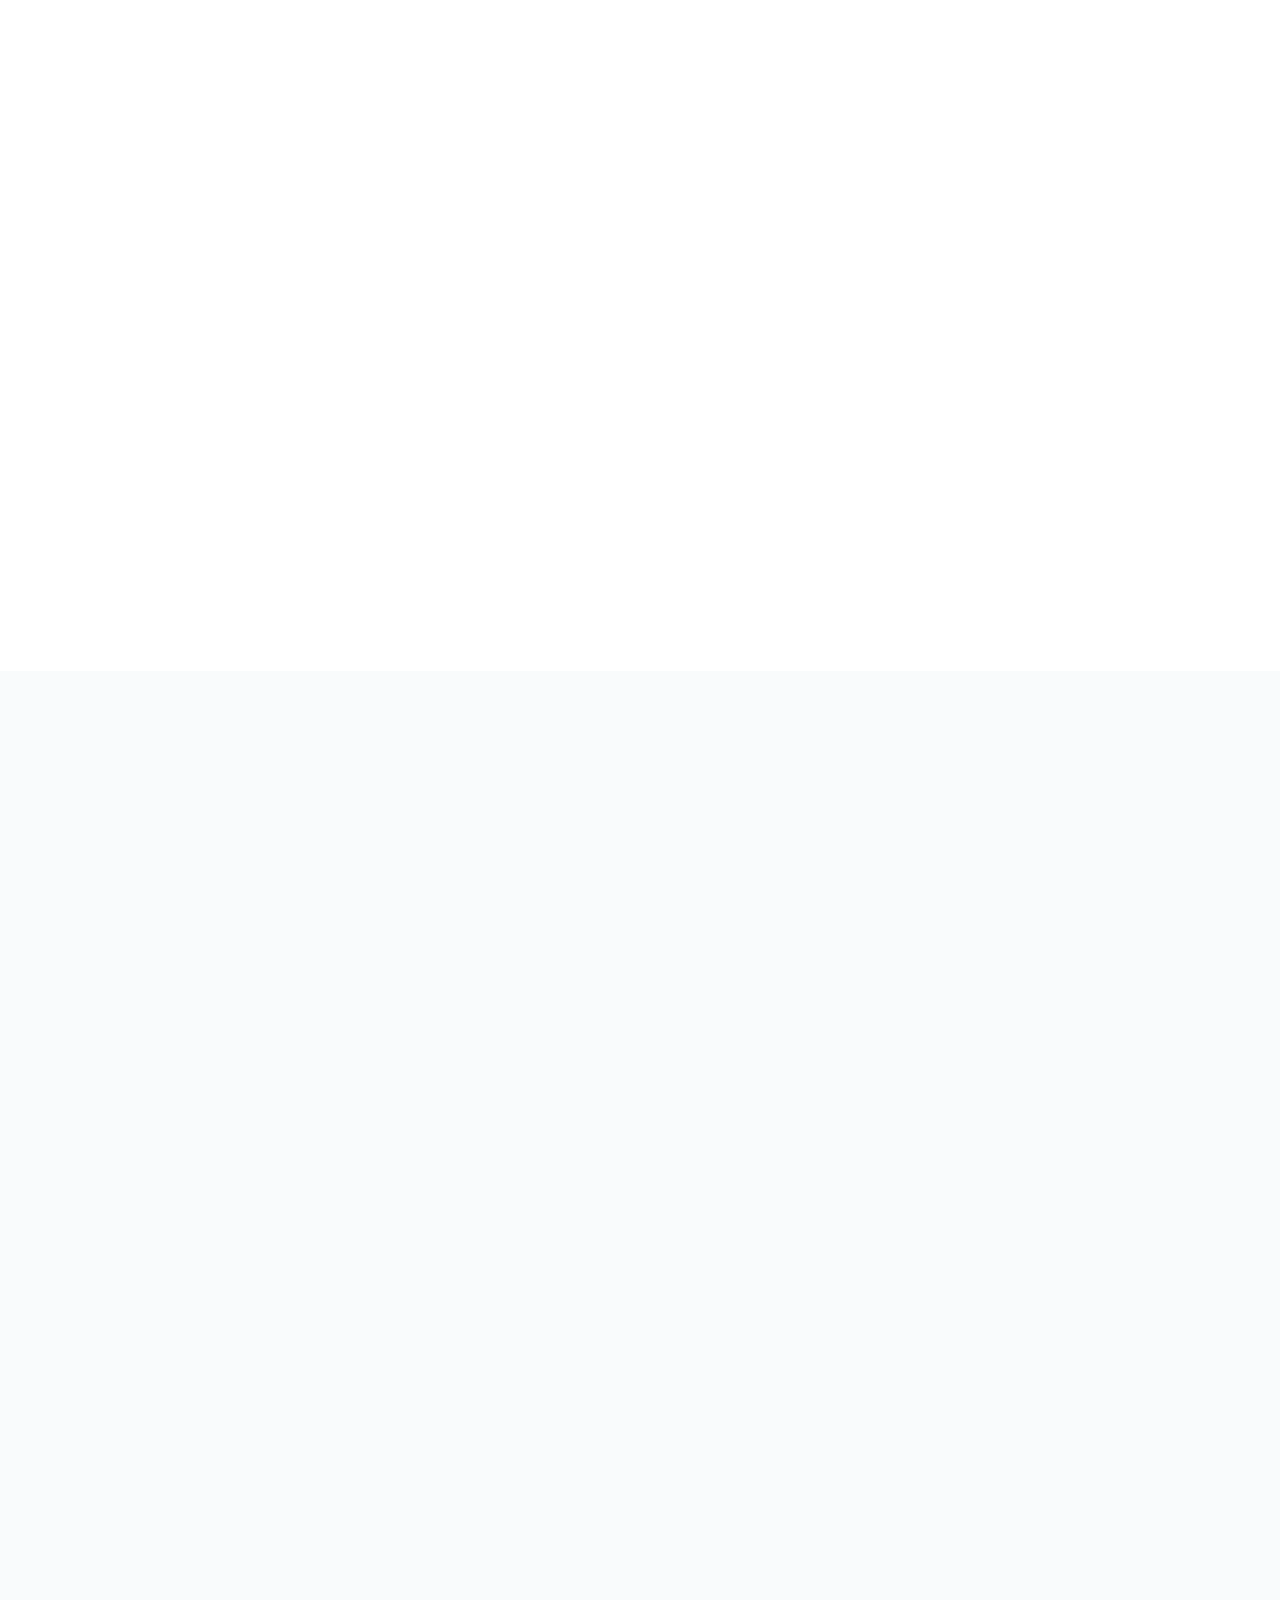
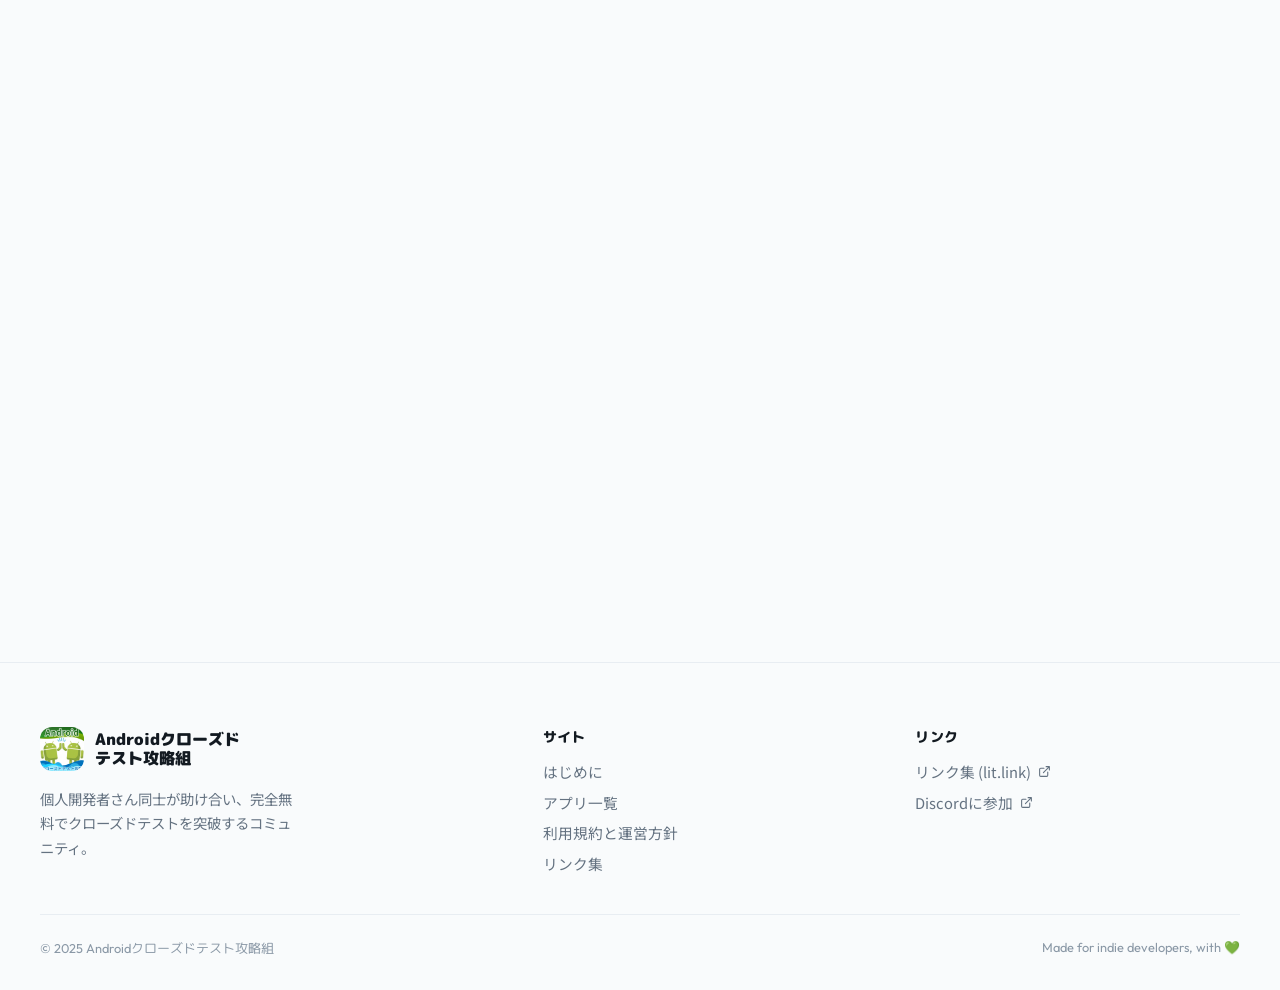
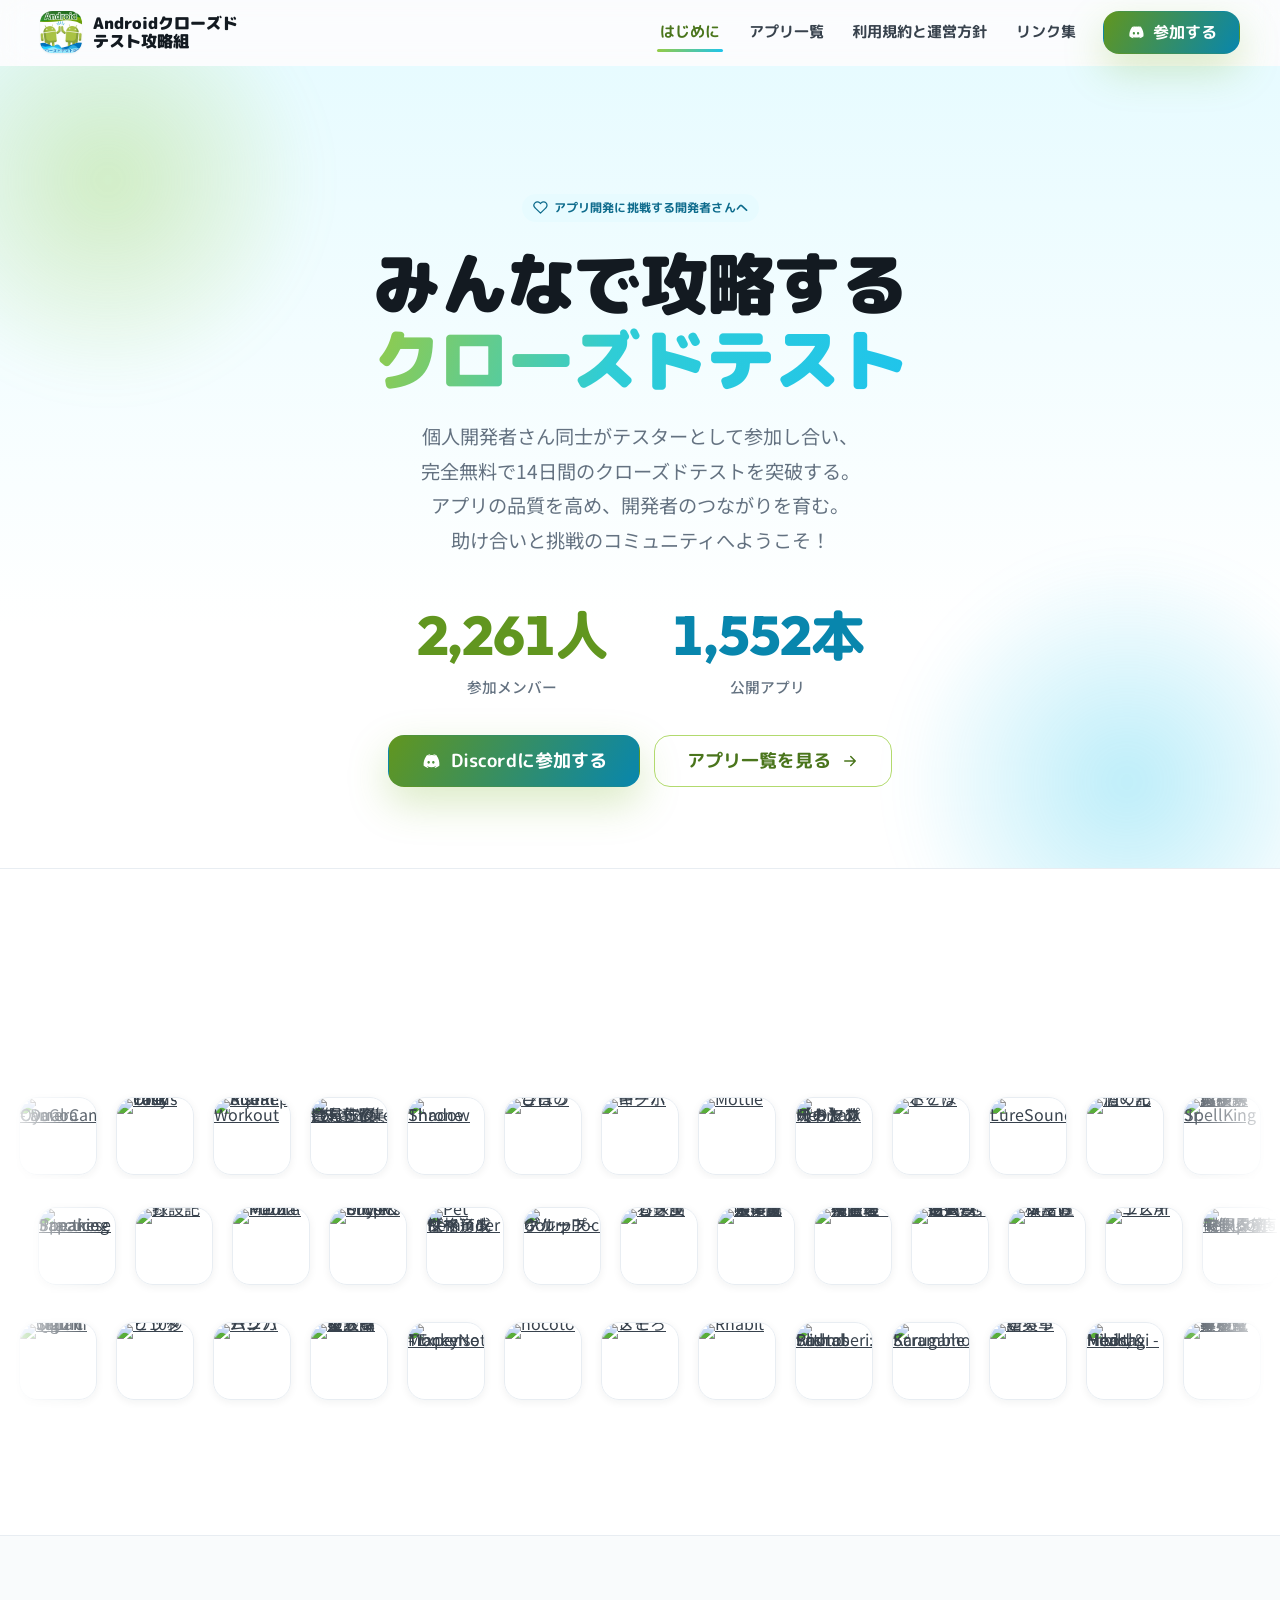
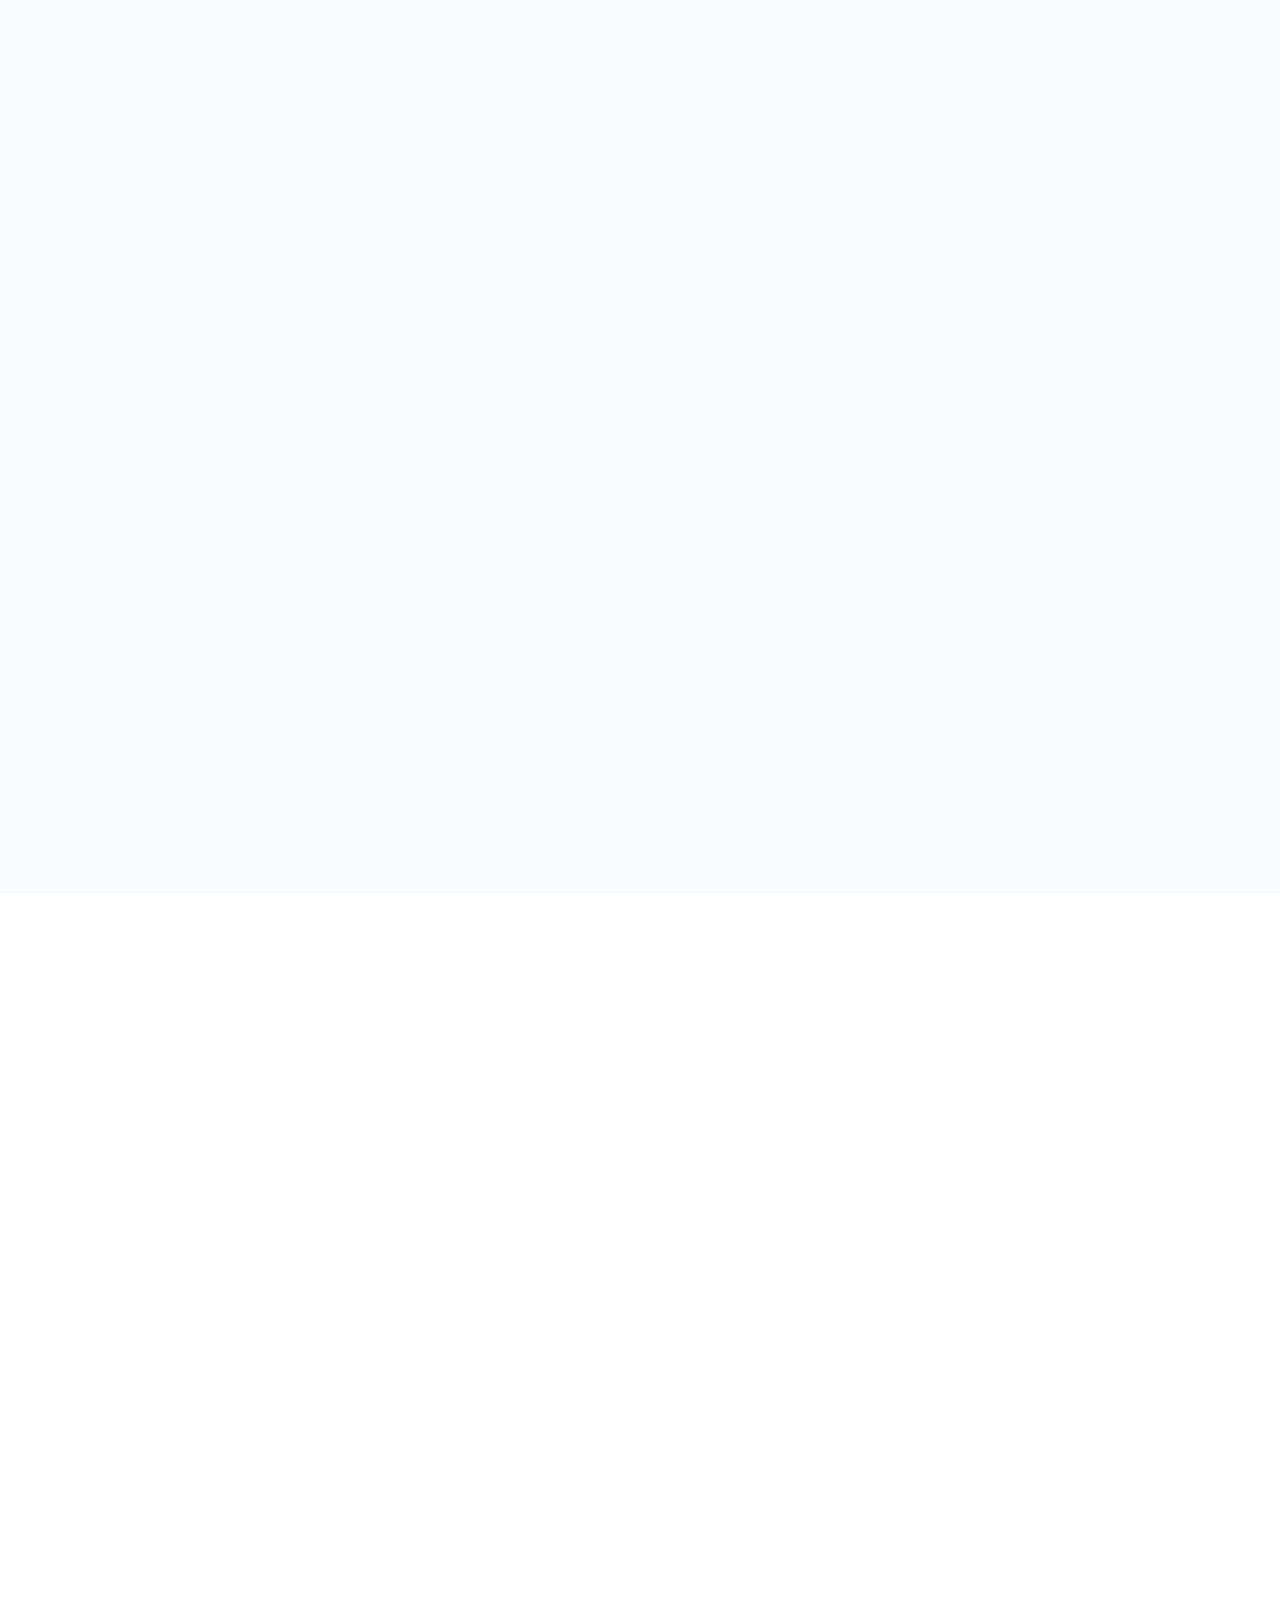
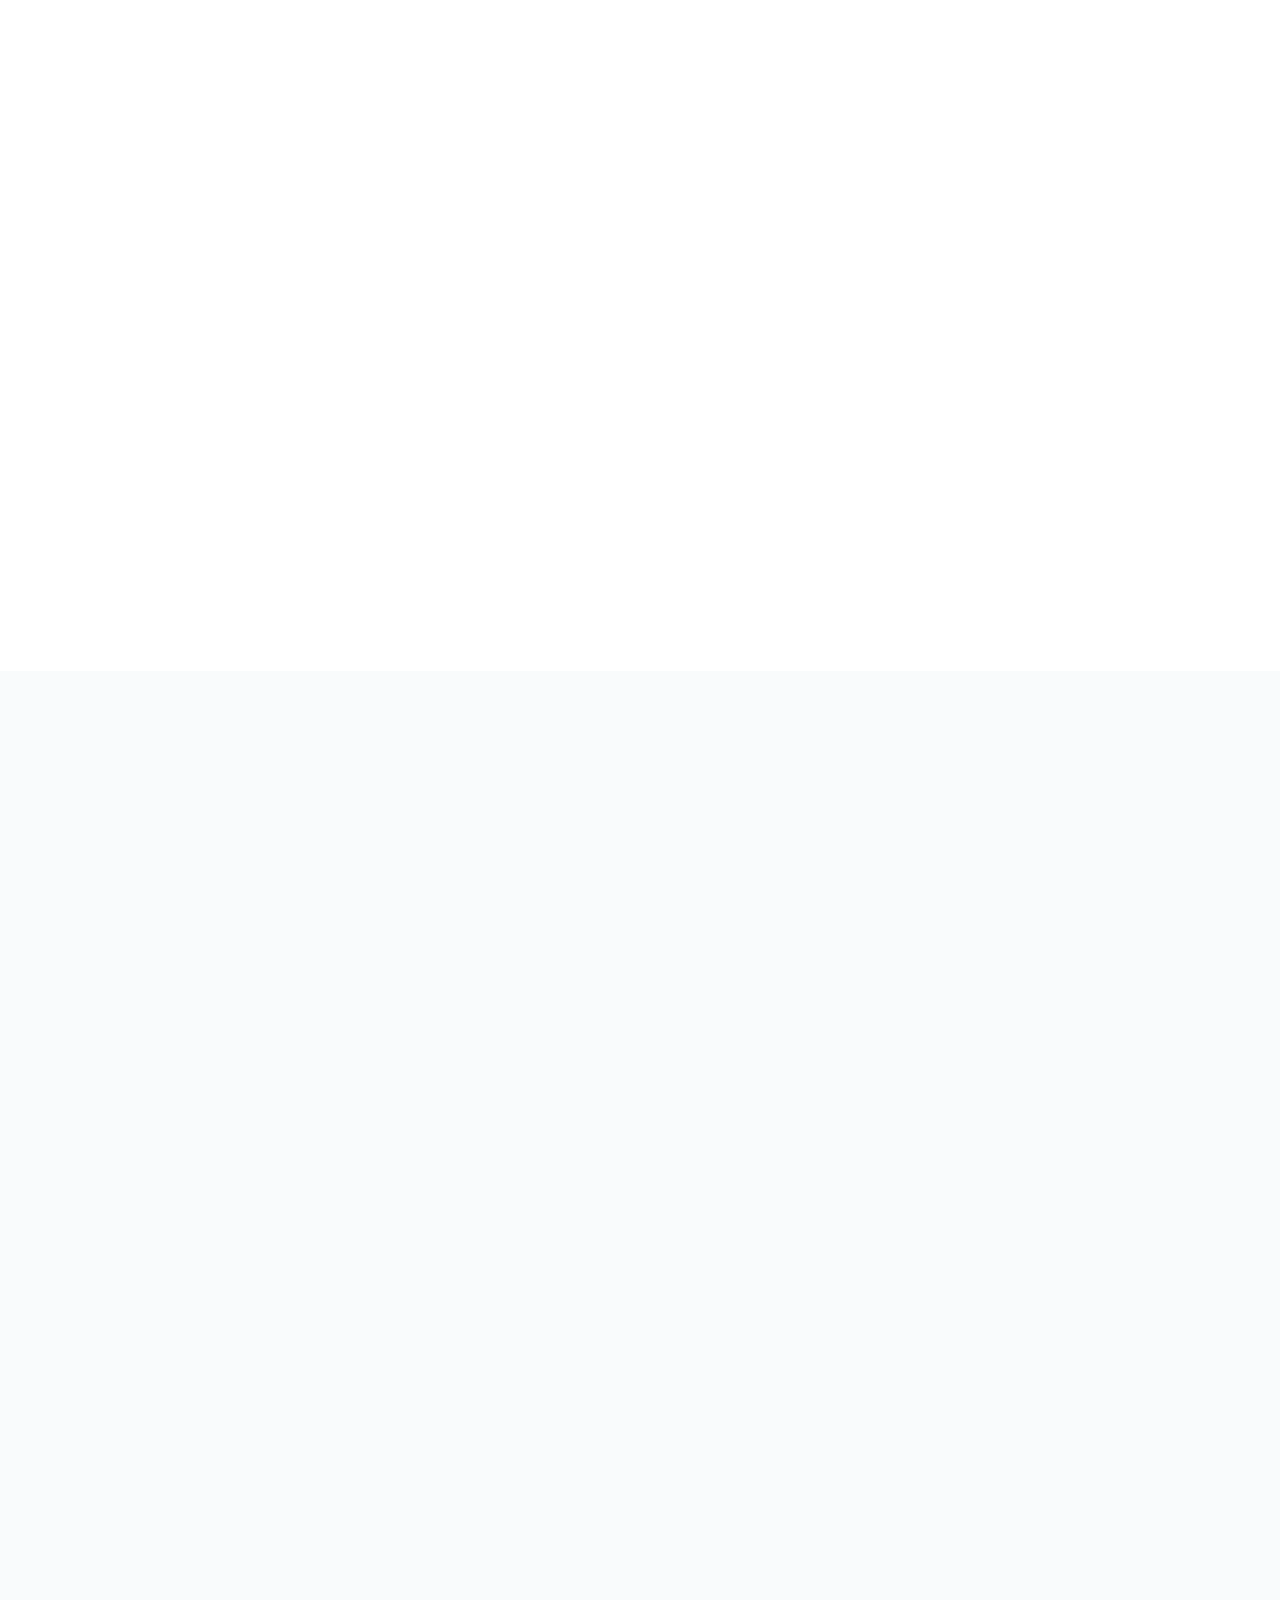
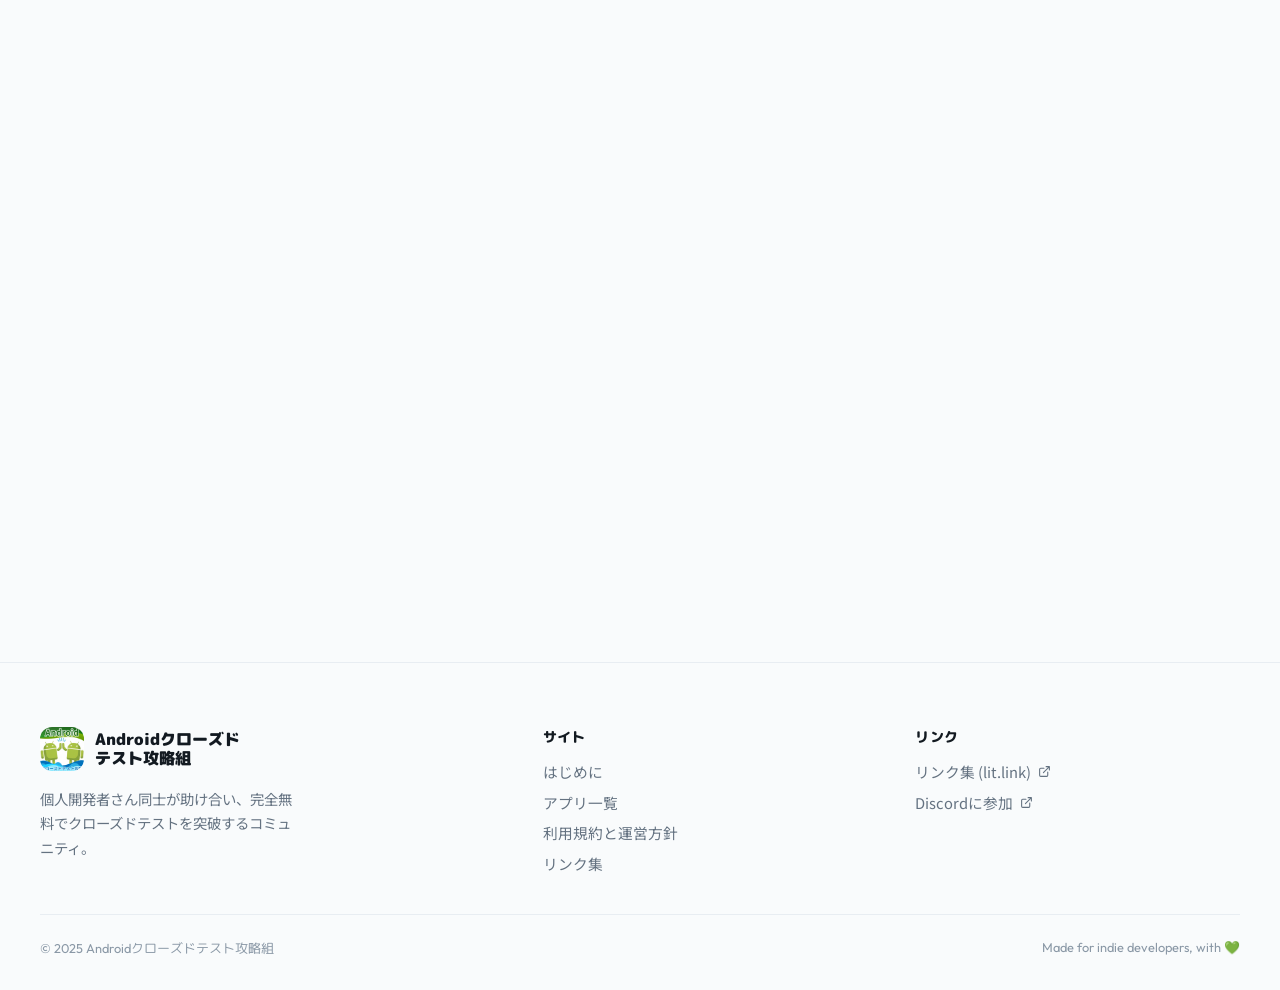
